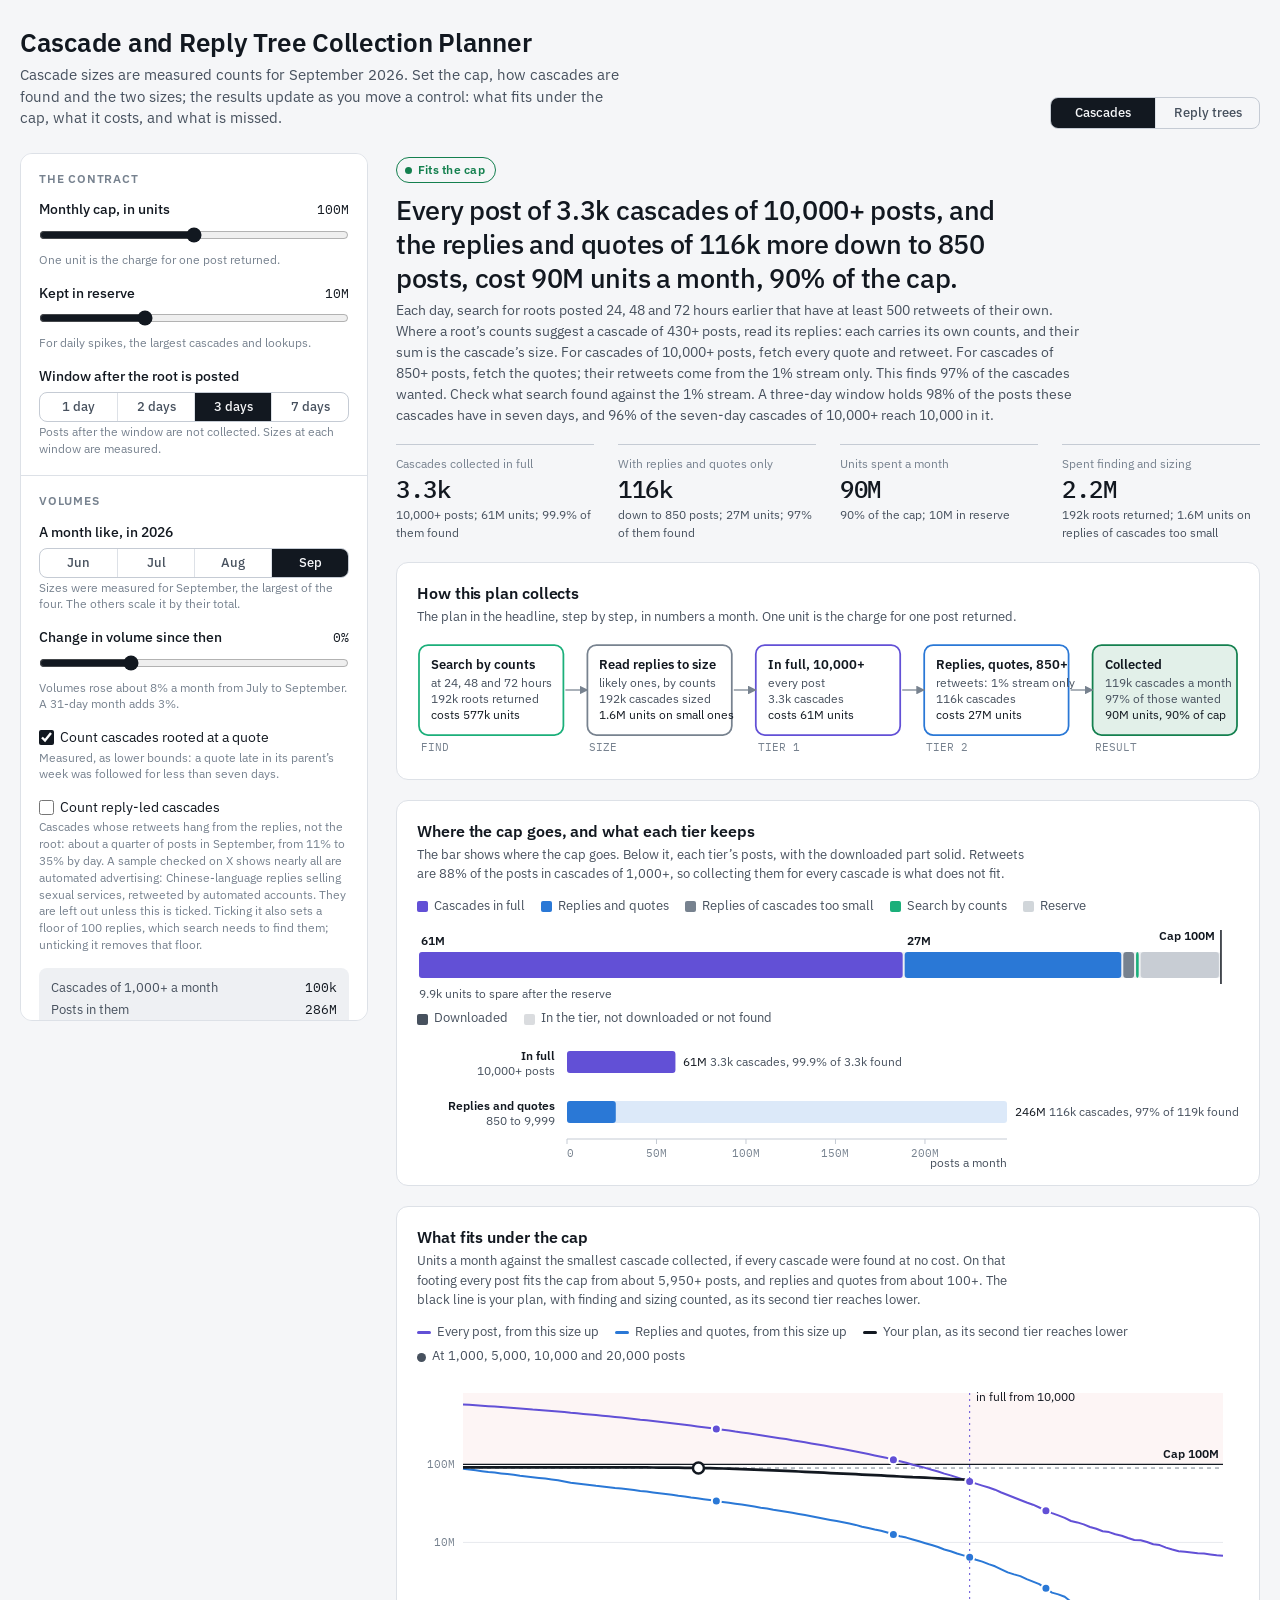
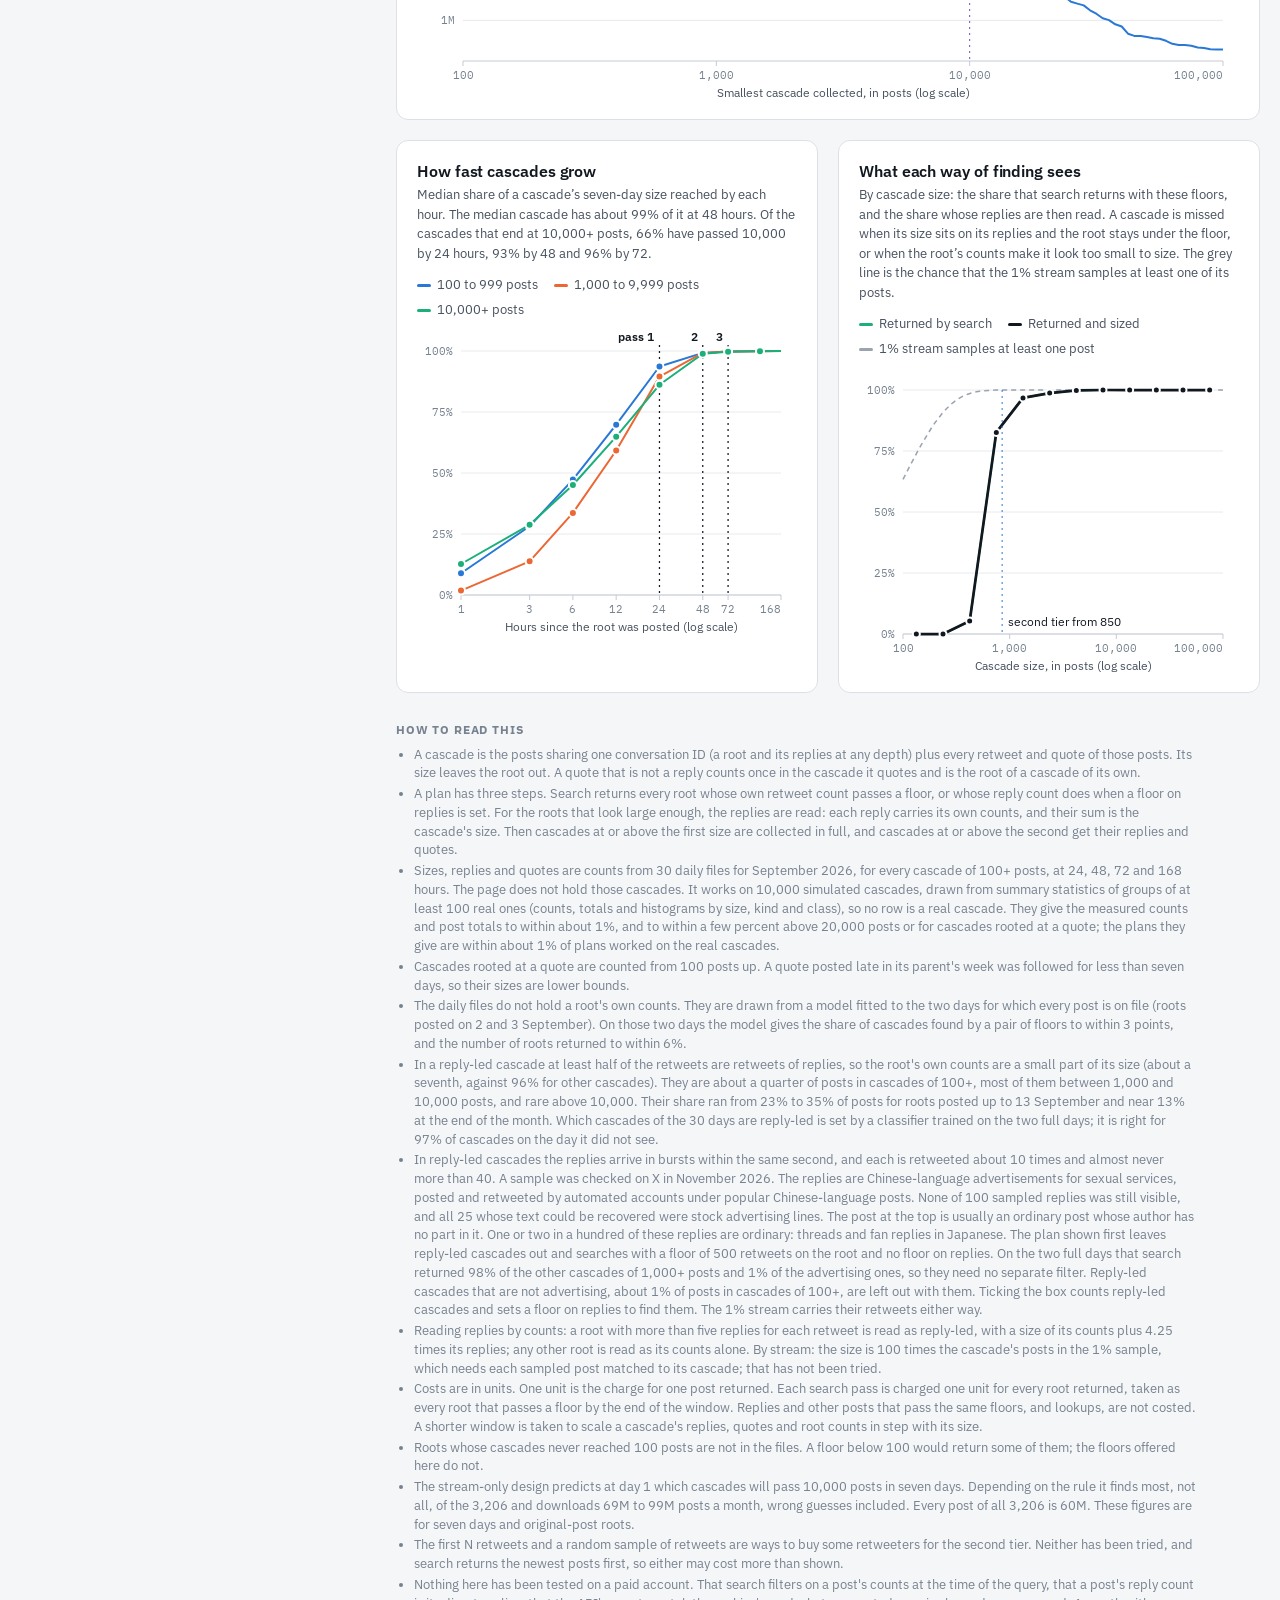
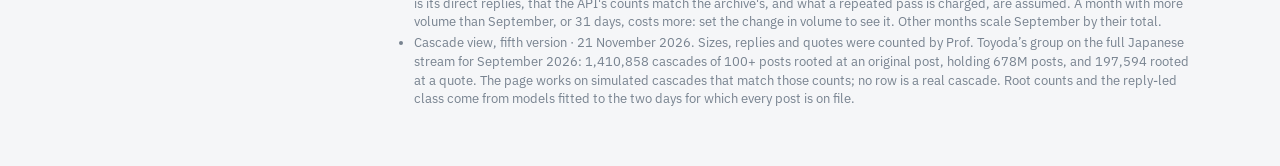
==== index.html @ aec26b27 "Cascade view: leave reply-led cascades out by default The opening plan no longer counts reply-led ca" ====
<!doctype html>
<html lang="en">
<head>
<meta charset="utf-8">
<meta name="viewport" content="width=device-width, initial-scale=1">
<style>body{margin:0}[hidden]{display:none!important}</style>
<title>Reply Tree Collection Planner</title>
<meta name="claude:viewport-fit-sides" content="cover">
<link rel="stylesheet" href="https://fonts.googleapis.com/css2?family=IBM+Plex+Mono:wght@400;500&family=IBM+Plex+Sans:wght@400;500;600&family=IBM+Plex+Serif:ital@1&display=swap">
<style>
/* Layout: a sticky rail of assumptions on the left, a column of live results on the right.
   Colour is reserved for data: blue = root search, orange = reply sample, green = both,
   violet = quiet-root conversations. The interface itself is ink on paper. */
:root {
  --bg: #f5f6f8; --surface: #ffffff; --sunken: #eef0f3;
  --ink: #121820; --ink-2: #47515e; --ink-3: #77828f;
  --line: #dde1e7; --line-2: #c5cbd4; --grid: #e7eaee;
  --root: #2a78d6; --sample: #eb6834; --both: #1baf7a; --quiet: #6250d6;
  --ref: #9aa3ae; --over: #d03b3b; --ok: #14804f;
  --sans: "IBM Plex Sans", "Helvetica Neue", Arial, sans-serif;
  --mono: "IBM Plex Mono", ui-monospace, "SF Mono", Menlo, monospace;
}
@media (prefers-color-scheme: dark) {
  :root:not([data-theme="light"]) {
    --bg: #0e1217; --surface: #161b22; --sunken: #1c222b;
    --ink: #e8ecf1; --ink-2: #aab3be; --ink-3: #7f8a97;
    --line: #272e38; --line-2: #36404c; --grid: #222932;
    --root: #3987e5; --sample: #d95926; --both: #199e70; --quiet: #9085e9;
    --ref: #66717e; --over: #e66767; --ok: #3fb984;
    color-scheme: dark;
  }
}
:root[data-theme="dark"] {
  --bg: #0e1217; --surface: #161b22; --sunken: #1c222b;
  --ink: #e8ecf1; --ink-2: #aab3be; --ink-3: #7f8a97;
  --line: #272e38; --line-2: #36404c; --grid: #222932;
  --root: #3987e5; --sample: #d95926; --both: #199e70; --quiet: #9085e9;
  --ref: #66717e; --over: #e66767; --ok: #3fb984;
  color-scheme: dark;
}
*, *::before, *::after { box-sizing: border-box; }
body { background: var(--bg); color: var(--ink); font: 14px/1.5 var(--sans); -webkit-font-smoothing: antialiased; }
.page { max-width: 1440px; margin: 0 auto; padding-block: 28px 56px;
  padding-left: max(20px, env(safe-area-inset-left, 0px)); padding-right: max(20px, env(safe-area-inset-right, 0px)); }
.num, .val, td.n { font-family: var(--mono); font-variant-numeric: tabular-nums; }

/* ---------- header */
.top { display: flex; flex-wrap: wrap; gap: 16px 32px; align-items: flex-end; justify-content: space-between; margin-bottom: 24px; }
.top h1 { font-size: 26px; line-height: 1.15; font-weight: 600; letter-spacing: -0.01em; margin: 0 0 6px; text-wrap: balance; }
.top p { margin: 0; color: var(--ink-2); max-width: 68ch; font-size: 14.5px; }
.top-actions { display: flex; gap: 8px; align-items: center; flex-wrap: wrap; }
.status { font-size: 12px; color: var(--ink-3); font-family: var(--mono); margin-right: 4px; }
.status b { font-weight: 500; color: var(--ink-2); }
button.btn { font: 500 13px var(--sans); color: var(--ink); background: var(--surface); border: 1px solid var(--line-2); border-radius: 7px; padding: 7px 12px; cursor: pointer; }
button.btn:hover { border-color: var(--ink-3); }
:focus-visible { outline: 2px solid var(--root); outline-offset: 2px; }

/* ---------- two columns */
.cols { display: grid; grid-template-columns: 348px minmax(0, 1fr); gap: 28px; align-items: start; }
.rail { position: sticky; top: 16px; max-height: calc(100vh - 32px); overflow: auto; background: var(--surface); border: 1px solid var(--line); border-radius: 12px; }
.results { min-width: 0; display: flex; flex-direction: column; gap: 20px; }
@media (max-width: 980px) { .cols { grid-template-columns: minmax(0, 1fr); } .rail { position: static; max-height: none; } }

/* ---------- controls */
.group { padding: 16px 18px 18px; border-top: 1px solid var(--line); }
.group:first-child { border-top: 0; }
.group > h2 { font-size: 11.5px; font-weight: 600; letter-spacing: 0.07em; text-transform: uppercase; color: var(--ink-3); margin: 0 0 12px; }
.ctl { margin-top: 14px; }
.ctl:first-of-type { margin-top: 0; }
.ctl-head { display: flex; justify-content: space-between; gap: 12px; align-items: baseline; }
.ctl label, .ctl .lab { font-size: 13.5px; font-weight: 500; }
.ctl .val { font-size: 13px; color: var(--ink); white-space: nowrap; }
.ctl .hint { font-size: 12px; color: var(--ink-3); margin-top: 2px; line-height: 1.4; }
input[type="range"] { width: 100%; margin: 6px 0 0; accent-color: var(--ink); height: 18px; cursor: pointer; }
input[type="range"]:disabled { opacity: 0.35; cursor: default; }
.seg { display: grid; grid-auto-flow: column; grid-auto-columns: 1fr; margin-top: 6px; border: 1px solid var(--line-2); border-radius: 8px; overflow: hidden; }
.seg button { font: 500 12.5px var(--sans); padding: 6px 4px; border: 0; background: transparent; color: var(--ink-2); cursor: pointer; border-left: 1px solid var(--line); line-height: 1.25; }
.seg button:first-child { border-left: 0; }
.seg button[aria-pressed="true"] { background: var(--ink); color: var(--bg); }
.checks { display: flex; gap: 16px; margin-top: 6px; flex-wrap: wrap; }
.checks label { font-weight: 400; display: flex; gap: 6px; align-items: center; cursor: pointer; }
.checks input { accent-color: var(--ink); width: 15px; height: 15px; margin: 0; }
.facts { display: grid; grid-template-columns: 1fr auto; gap: 4px 12px; margin: 14px 0 0; padding: 10px 12px; background: var(--sunken); border-radius: 8px; font-size: 12.5px; }
.facts dt { color: var(--ink-2); } .facts dd { margin: 0; text-align: right; font-family: var(--mono); font-variant-numeric: tabular-nums; }
details.more { margin-top: 14px; }
details.more > summary { font-size: 12.5px; font-weight: 500; color: var(--ink-2); cursor: pointer; }
details.more[open] > summary { margin-bottom: 10px; }
.params { display: grid; grid-template-columns: repeat(3, minmax(0, 1fr)); gap: 8px; }
.params label { font: 400 11px var(--mono); color: var(--ink-3); display: block; }
.params input { width: 100%; font: 12px var(--mono); padding: 4px 6px; border: 1px solid var(--line-2); border-radius: 5px; background: var(--surface); color: var(--ink); }

/* ---------- verdict */
.verdict { padding: 4px 0 0; }
.pill { display: inline-flex; align-items: center; gap: 6px; font-size: 12px; font-weight: 600; letter-spacing: 0.02em; padding: 3px 10px 3px 8px; border-radius: 99px; border: 1px solid currentColor; }
.pill::before { content: ""; width: 7px; height: 7px; border-radius: 50%; background: currentColor; }
.pill.ok { color: var(--ok); } .pill.short { color: var(--over); }
.verdict h2 { font-size: clamp(20px, 2.3vw, 27px); line-height: 1.25; font-weight: 500; letter-spacing: -0.012em; margin: 10px 0 6px; max-width: 40ch; text-wrap: balance; }
.verdict .recipe { color: var(--ink-2); font-size: 14px; max-width: 86ch; margin: 0; }
.kpis { display: grid; grid-template-columns: repeat(4, minmax(0, 1fr)); gap: 0 24px; margin-top: 18px; }
.kpi { border-top: 1px solid var(--line-2); padding-top: 10px; }
.kpi .k { font-size: 12px; color: var(--ink-3); }
.kpi .v { font: 500 24px/1.2 var(--mono); font-variant-numeric: tabular-nums; letter-spacing: -0.02em; margin-top: 2px; }
.kpi .s { font-size: 12px; color: var(--ink-2); margin-top: 2px; }
@media (max-width: 720px) { .kpis { grid-template-columns: repeat(2, minmax(0, 1fr)); gap: 14px 20px; } }

/* ---------- cards and charts */
.card { background: var(--surface); border: 1px solid var(--line); border-radius: 12px; padding: 18px 20px 16px; min-width: 0; }
.card > h3 { font-size: 16px; font-weight: 600; margin: 0 0 2px; letter-spacing: -0.005em; }
.card p.sub { margin: 0 0 12px; color: var(--ink-2); font-size: 13px; max-width: 78ch; }
.pair { display: grid; grid-template-columns: repeat(2, minmax(0, 1fr)); gap: 20px; }
@media (max-width: 1180px) { .pair { grid-template-columns: minmax(0, 1fr); } }
.chart { position: relative; width: 100%; }
.chart svg { display: block; width: 100%; height: auto; overflow: visible; }
.chart text { font-family: var(--sans); font-size: 11.5px; fill: var(--ink-2); }
.chart text.tick { font-family: var(--mono); font-size: 10.5px; fill: var(--ink-3); }
.chart text.strong { fill: var(--ink); font-weight: 600; }
.legend { display: flex; flex-wrap: wrap; gap: 6px 16px; font-size: 12.5px; color: var(--ink-2); margin: 0 0 8px; }
.legend i { display: inline-block; width: 14px; height: 3px; border-radius: 2px; vertical-align: middle; margin-right: 6px; }
.legend i.dot { width: 9px; height: 9px; border-radius: 50%; }
.legend i.box { width: 11px; height: 11px; border-radius: 2px; }
.tip { position: absolute; pointer-events: none; z-index: 5; background: var(--ink); color: var(--bg); font-size: 12px; line-height: 1.45; padding: 7px 10px; border-radius: 7px; max-width: 260px; box-shadow: 0 4px 14px rgba(0, 0, 0, 0.18); }
.tip b { font-weight: 600; } .tip .num { font-size: 11.5px; }
.tip .row { display: flex; justify-content: space-between; gap: 14px; }
.tip i { display: inline-block; width: 8px; height: 8px; border-radius: 50%; margin-right: 6px; }
.note { font-size: 12.5px; color: var(--ink-3); margin: 10px 0 0; max-width: 90ch; }
.foot { color: var(--ink-3); font-size: 12.5px; max-width: 100ch; margin-top: 8px; }
.foot h3 { font-size: 12px; text-transform: uppercase; letter-spacing: 0.07em; margin: 0 0 6px; color: var(--ink-3); }
.foot ul { margin: 0; padding-left: 18px; } .foot li { margin: 2px 0; }
.busy { opacity: 0.55; transition: opacity 0.2s; }
@media (prefers-reduced-motion: reduce) { .busy { transition: none; } }

/* ---------- scenarios */
.scen { display: grid; grid-template-columns: repeat(3, minmax(0, 1fr)); gap: 6px; }
.scen button { font: 12.5px var(--sans); text-align: left; padding: 7px 9px 6px; border: 1px solid var(--line-2); border-radius: 8px; background: var(--surface); color: var(--ink); cursor: pointer; display: flex; flex-direction: column; gap: 1px; min-width: 0; }
.scen button.primary { grid-column: 1 / -1; flex-direction: row; justify-content: space-between; align-items: baseline; padding: 9px 11px; }
.scen button.primary b { font-size: 13.5px; }
.scen button b { font-weight: 600; font-size: 12.5px; white-space: nowrap; overflow: hidden; text-overflow: ellipsis; }
.scen button span { font-size: 11.5px; color: var(--ink-3); }
.scen button:hover { border-color: var(--ink-3); }
.scen button[aria-pressed="true"] { background: var(--ink); color: var(--bg); border-color: var(--ink); }
.scen button[aria-pressed="true"] span { color: var(--bg); opacity: 0.75; }
.scen + .hint { margin-top: 8px; font-size: 12px; color: var(--ink-3); line-height: 1.4; }
.scroll { overflow-x: auto; }
table.range { border-collapse: collapse; width: 100%; min-width: 900px; font-size: 13px; }
table.range th, table.range td { text-align: left; vertical-align: top; padding: 8px 10px; border-top: 1px solid var(--line); }
table.range thead th { border-top: 0; padding-bottom: 6px; }
table.range tbody th { font-weight: 400; color: var(--ink-2); width: 160px; padding-left: 0; }
table.range thead button { font: 600 13px var(--sans); color: var(--ink); background: none; border: 0; padding: 0; cursor: pointer; text-decoration: underline; text-decoration-color: var(--line-2); text-underline-offset: 3px; }
table.range .on { background: var(--sunken); }
table.range thead .on { border-radius: 8px 8px 0 0; }
table.range .dim { color: var(--ink-3); font-size: 12px; }
table.range .wait { color: var(--ink-3); }
table.range .chip { display: inline-block; width: 9px; height: 9px; border-radius: 50%; margin-right: 6px; }
.qbar { height: 6px; background: var(--grid); border-radius: 3px; margin: 2px 0 5px; overflow: hidden; max-width: 150px; }
.qbar i { display: block; height: 100%; border-radius: 3px; }

/* ---------- model panel */
.model-text { display: grid; grid-template-columns: repeat(3, minmax(0, 1fr)); gap: 8px 28px; margin: 4px 0 18px; }
.model-text h4, h4.fig { font-size: 13.5px; font-weight: 600; margin: 0 0 3px; }
.model-text p { margin: 0; font-size: 13px; color: var(--ink-2); }
.model-text em { font-style: normal; color: var(--ink); font-weight: 500; }
.pair.inner { gap: 28px; }
.pair.inner > div { min-width: 0; }
@media (max-width: 860px) { .model-text { grid-template-columns: minmax(0, 1fr); } }

ol.eqs { margin: 4px 0 8px; padding-left: 20px; font-size: 13.5px; color: var(--ink-2); max-width: 96ch; }
ol.eqs li { margin: 5px 0; line-height: 1.6; }
ol.eqs b { color: var(--ink); font-weight: 600; }
ol.eqs i, .card p.sub i, table.ptable i { font-family: "IBM Plex Serif", Georgia, "Times New Roman", serif; font-style: italic; }
table.ptable { border-collapse: collapse; width: 100%; min-width: 760px; font-size: 13px; }
table.ptable th, table.ptable td { text-align: left; vertical-align: top; padding: 7px 12px 7px 0; border-top: 1px solid var(--line); }
table.ptable thead th { border-top: 0; font-weight: 600; color: var(--ink-3); font-size: 11.5px; letter-spacing: 0.05em; text-transform: uppercase; }
table.ptable td.sym { white-space: nowrap; font-size: 14px; color: var(--ink); }
table.ptable td.sym small { display: block; font: 10.5px var(--mono); color: var(--ink-3); }
table.ptable td.val { font-family: var(--mono); font-variant-numeric: tabular-nums; white-space: nowrap; color: var(--ink); }
table.ptable td.ctl { color: var(--ink); }
table.ptable td.ctl.none { color: var(--ink-3); }
table.ptable tr.sec td { border-top: 1px solid var(--line-2); padding-top: 12px; font-weight: 600; color: var(--ink); }

/* ---------- view switch */
.seg.views { margin-top: 0; min-width: 210px; }
.seg.views button { font-size: 13px; padding: 7px 10px; }
</style>
</head>
<body>
<div class="page">
  <header class="top">
    <div>
      <h1>Cascade and Reply Tree Collection Planner</h1>
      <p id="intro">Set what you know about the cap, the stream and how large cascades are. The results update as you move a control: what fits under the cap, what it costs, and what is left out.</p>
    </div>
    <div class="top-actions">
      <div class="seg views" role="group" aria-label="View"><button type="button" id="tab-cascades" aria-pressed="true">Cascades</button><button type="button" id="tab-trees" aria-pressed="false">Reply trees</button></div>
      <span class="status" id="status" hidden></span>
      <button class="btn" id="btn-copy" type="button" hidden>Copy settings</button>
      <button class="btn" id="btn-reset" type="button" hidden>Reset</button>
    </div>
  </header>

  <div id="view-cascades">
  <div class="cols">
    <aside class="rail" id="c-rail" aria-label="Cascade assumptions"></aside>
    <main class="results">
      <section class="verdict" aria-live="polite">
        <span class="pill ok" id="c-pill">Fits the cap</span>
        <h2 id="c-headline">&nbsp;</h2>
        <p class="recipe" id="c-recipe"></p>
        <div class="kpis" id="c-kpis"></div>
      </section>

      <section class="card">
        <h3>How this plan collects</h3>
        <p class="sub" id="c-sub-flow"></p>
        <div class="chart" id="c-flow"></div>
      </section>

      <section class="card">
        <h3>Where the cap goes, and what each tier keeps</h3>
        <p class="sub" id="c-sub-mix"></p>
        <div class="legend" id="c-leg-cap"></div>
        <div class="chart" id="c-cap"></div>
        <div class="legend" id="c-leg-mix"></div>
        <div class="chart" id="c-mix"></div>
      </section>

      <section class="card">
        <h3>What fits under the cap</h3>
        <p class="sub" id="c-sub-fit"></p>
        <div class="legend" id="c-leg-fit"></div>
        <div class="chart" id="c-fit"></div>
      </section>

      <div class="pair">
        <section class="card">
          <h3>How fast cascades grow</h3>
          <p class="sub" id="c-sub-grow"></p>
          <div class="legend" id="c-leg-grow"></div>
          <div class="chart" id="c-grow"></div>
        </section>
        <section class="card">
          <h3>What each way of finding sees</h3>
          <p class="sub" id="c-sub-find"></p>
          <div class="legend" id="c-leg-find"></div>
          <div class="chart" id="c-find"></div>
        </section>
      </div>

      <section class="foot">
        <h3>How to read this</h3>
        <ul>
          <li>A cascade is the posts sharing one conversation ID (a root and its replies at any depth) plus every retweet and quote of those posts. Its size leaves the root out. A quote that is not a reply counts once in the cascade it quotes and is the root of a cascade of its own.</li>
          <li>A plan has three steps. Search returns every root whose own retweet count passes a floor, or whose reply count does when a floor on replies is set. For the roots that look large enough, the replies are read: each reply carries its own counts, and their sum is the cascade's size. Then cascades at or above the first size are collected in full, and cascades at or above the second get their replies and quotes.</li>
          <li>Sizes, replies and quotes are counts from 30 daily files for September 2026, for every cascade of 100+ posts, at 24, 48, 72 and 168 hours. The page does not hold those cascades. It works on 10,000 simulated cascades, drawn from summary statistics of groups of at least 100 real ones (counts, totals and histograms by size, kind and class), so no row is a real cascade. They give the measured counts and post totals to within about 1%, and to within a few percent above 20,000 posts or for cascades rooted at a quote; the plans they give are within about 1% of plans worked on the real cascades.</li>
          <li>Cascades rooted at a quote are counted from 100 posts up. A quote posted late in its parent's week was followed for less than seven days, so their sizes are lower bounds.</li>
          <li>The daily files do not hold a root's own counts. They are drawn from a model fitted to the two days for which every post is on file (roots posted on 2 and 3 September). On those two days the model gives the share of cascades found by a pair of floors to within 3 points, and the number of roots returned to within 6%.</li>
          <li>In a reply-led cascade at least half of the retweets are retweets of replies, so the root's own counts are a small part of its size (about a seventh, against 96% for other cascades). They are about a quarter of posts in cascades of 100+, most of them between 1,000 and 10,000 posts, and rare above 10,000. Their share ran from 23% to 35% of posts for roots posted up to 13 September and near 13% at the end of the month. Which cascades of the 30 days are reply-led is set by a classifier trained on the two full days; it is right for 97% of cascades on the day it did not see.</li>
          <li>In reply-led cascades the replies arrive in bursts within the same second, and each is retweeted about 10 times and almost never more than 40. A sample was checked on X in November 2026. The replies are Chinese-language advertisements for sexual services, posted and retweeted by automated accounts under popular Chinese-language posts. None of 100 sampled replies was still visible, and all 25 whose text could be recovered were stock advertising lines. The post at the top is usually an ordinary post whose author has no part in it. One or two in a hundred of these replies are ordinary: threads and fan replies in Japanese. The plan shown first leaves reply-led cascades out and searches with a floor of 500 retweets on the root and no floor on replies. On the two full days that search returned 98% of the other cascades of 1,000+ posts and 1% of the advertising ones, so they need no separate filter. Reply-led cascades that are not advertising, about 1% of posts in cascades of 100+, are left out with them. Ticking the box counts reply-led cascades and sets a floor on replies to find them. The 1% stream carries their retweets either way.</li>
          <li>Reading replies by counts: a root with more than five replies for each retweet is read as reply-led, with a size of its counts plus 4.25 times its replies; any other root is read as its counts alone. By stream: the size is 100 times the cascade's posts in the 1% sample, which needs each sampled post matched to its cascade; that has not been tried.</li>
          <li>Costs are in units. One unit is the charge for one post returned. Each search pass is charged one unit for every root returned, taken as every root that passes a floor by the end of the window. Replies and other posts that pass the same floors, and lookups, are not costed. A shorter window is taken to scale a cascade's replies, quotes and root counts in step with its size.</li>
          <li>Roots whose cascades never reached 100 posts are not in the files. A floor below 100 would return some of them; the floors offered here do not.</li>
          <li>The stream-only design predicts at day 1 which cascades will pass 10,000 posts in seven days. Depending on the rule it finds most, not all, of the 3,206 and downloads 69M to 99M posts a month, wrong guesses included. Every post of all 3,206 is 60M. These figures are for seven days and original-post roots.</li>
          <li>The first N retweets and a random sample of retweets are ways to buy some retweeters for the second tier. Neither has been tried, and search returns the newest posts first, so either may cost more than shown.</li>
          <li>Nothing here has been tested on a paid account. That search filters on a post's counts at the time of the query, that a post's reply count is its direct replies, that the API's counts match the archive's, and what a repeated pass is charged, are assumed. A month with more volume than September, or 31 days, costs more: set the change in volume to see it. Other months scale September by their total.</li>
          <li id="c-foot-build"></li>
        </ul>
      </section>
    </main>
  </div>
  </div>

  <div id="view-trees" hidden>
  <div class="cols">
    <aside class="rail" id="rail" aria-label="Assumptions"></aside>

    <main class="results" id="results">
      <section class="verdict" aria-live="polite">
        <span class="pill ok" id="pill">Fits the quota</span>
        <h2 id="headline">&nbsp;</h2>
        <p class="recipe" id="recipe"></p>
        <div class="kpis" id="kpis"></div>
      </section>

      <section class="card">
        <h3>How this plan collects</h3>
        <p class="sub" id="sub-logic"></p>
        <div class="chart" id="ch-logic"></div>
      </section>

      <section class="card">
        <h3>How the answer changes across the scenarios</h3>
        <p class="sub" id="sub-range"></p>
        <div class="scroll" id="range"></div>
      </section>

      <section class="card">
        <h3>What each way of finding buys</h3>
        <p class="sub" id="sub-frontier"></p>
        <div class="legend" id="leg-frontier"></div>
        <div class="chart" id="ch-frontier"></div>
      </section>

      <div class="pair">
        <section class="card">
          <h3>Where the posts go</h3>
          <p class="sub" id="sub-bars"></p>
          <div class="legend" id="leg-bars"></div>
          <div class="chart" id="ch-bars"></div>
        </section>
        <section class="card">
          <h3>What a quota reaches</h3>
          <p class="sub" id="sub-reach"></p>
          <div class="chart" id="ch-reach"></div>
        </section>
      </div>

      <section class="card">
        <h3>Who gets collected, and who is missed</h3>
        <p class="sub" id="sub-cover"></p>
        <div class="legend" id="leg-cover"></div>
        <div class="chart" id="ch-cover"></div>
        <div class="chart" id="ch-shape" style="margin-top:14px"></div>
        <p class="note" id="note-cover"></p>
      </section>

      <section class="card">
        <h3>The population you are assuming</h3>
        <p class="sub" id="sub-pop"></p>
        <div class="legend" id="leg-pop"></div>
        <div class="chart" id="ch-pop"></div>
      </section>

      <section class="card">
        <h3>The model behind the conversations</h3>
        <p class="sub">The planner generates every conversation at random from one model with three parts. The charts below change as you move the model controls on the left.</p>
        <div class="model-text">
          <div><h4>An original post (root) draws its direct replies</h4><p>Most roots that get any reply get exactly one. A small popular group gets tens, hundreds or thousands. <em>Roots in the popular group</em> sets how many roots are in that group; <em>Reach of the most popular posts</em> sets how large they get.</p></div>
          <div><h4>Each reply is answered, or not</h4><p>A reply that gets an answer usually gets exactly one, and chains of single answers make a back-and-forth exchange. The chance is lower under a popular root and varies between conversations. The two <em>get an answer</em> controls and <em>Difference between conversations</em> set it.</p></div>
          <div><h4>Now and then an exchange splits</h4><p>When an exchange stops, its last reply sometimes gets several replies at once. Each starts a new exchange. <em>Side threads</em> sets how often.</p></div>
        </div>
        <h4 class="fig">The equations</h4>
        <ol class="eqs">
          <li><b>Direct replies to the root, <i>K</i>.</b> <i>K</i> = &lfloor;e<sup><i>Z</i></sup>&rfloor;. With probability <i>w</i> the root is ordinary and <i>Z</i> is Normal with mean &minus;<i>a</i><sub>1</sub>/<i>t</i><sub>1</sub><sup>2</sup> and standard deviation 1/<i>t</i><sub>1</sub>; otherwise it is popular and <i>Z</i> is Normal with mean &minus;<i>a</i><sub>2</sub>/<i>t</i><sub>2</sub><sup>2</sup> and standard deviation 1/<i>t</i><sub>2</sub>. Only <i>Z</i> &ge; 0 is kept, so <i>K</i> &ge; 1.</li>
          <li><b>How persistent the conversation is, <i>&theta;</i>.</b> <i>&theta;</i> is Normal(0, 1), drawn once per conversation. Write <i>x</i> = ln <i>K</i>.</li>
          <li><b>A reply to the root</b> gets exactly one reply with probability <i>q</i><sub>1</sub> = logistic(<i>c</i><sub>0</sub> &minus; <i>c</i><sub>1</sub><i>x</i> + <i>s</i><sub>1</sub><i>&theta;</i>).</li>
          <li><b>A later reply</b>, in exchange <i>j</i>, gets exactly one reply with probability <i>q</i><sub>2</sub> = logistic(<i>&mu;</i> &minus; <i>&gamma;x</i> + <i>&sigma;&theta;</i> + <i>&tau;&epsilon;<sub>j</sub></i>), where <i>&epsilon;<sub>j</sub></i> is Normal(0, 1), drawn once per exchange.</li>
          <li><b>When an exchange ends</b>, its last reply splits with probability <i>&phi;</i> = <i>&kappa;</i> / (1 + &zeta;(<i>&alpha;</i>)) into <i>D</i> &ge; 2 replies, with P(<i>D</i> &ge; <i>d</i>) = (<i>d</i> &minus; 1)<sup>&minus;<i>&alpha;</i></sup>. After a reply to the root, <i>&kappa;</i> = logistic(<i>g</i><sub>0</sub> + <i>f</i><sub>1</sub><i>x</i>) and <i>&alpha;</i> = 1 + (<i>&alpha;</i><sub>0</sub> &minus; 1)<i>K</i><sup>&minus;<i>b</i><sub>1</sub></sup>. After a later reply, <i>&kappa;</i> = logistic(<i>f</i><sub>0</sub> + <i>f</i><sub>1</sub><i>x</i>) and <i>&alpha;</i> = 1 + (<i>&alpha;</i><sub>0</sub> &minus; 1)<i>K</i><sup>&minus;<i>b</i><sub>2</sub></sup>.</li>
        </ol>
        <p class="sub">logistic(<i>z</i>) = 1 / (1 + e<sup>&minus;<i>z</i></sup>). &zeta; is the Riemann zeta function, so <i>&kappa;</i> is the average number of new exchanges started when one ends. It is always below 1, which keeps every conversation finite.</p>
        <h4 class="fig" style="margin-top:16px">What each parameter does</h4>
        <p class="sub">The model has eighteen parameters. The values shown are in use now and change as you move a control. Six controls on the left move ten of them; the other eight can be typed under &ldquo;All 18 model parameters&rdquo;.</p>
        <div class="scroll" id="model-params"></div>
        <div class="pair inner">
          <div>
            <h4 class="fig">Direct replies to a root</h4>
            <p class="sub" id="sub-rootlaw"></p>
            <div class="chart" id="ch-rootlaw"></div>
          </div>
          <div>
            <h4 class="fig">Chance that a reply is answered</h4>
            <p class="sub" id="sub-answer"></p>
            <div class="legend" id="leg-answer"></div>
            <div class="chart" id="ch-answer"></div>
          </div>
        </div>
        <h4 class="fig" style="margin-top:18px">Eight conversations drawn from the model</h4>
        <p class="sub">Each picture uses the same random draw every time, so moving a control changes its shape. The dark dot is the root. Grey dots reply to the root; violet dots reply to another reply.</p>
        <div class="chart" id="ch-trees"></div>
      </section>

      <section class="foot">
        <h3>How to read this</h3>
        <ul>
          <li>Conversations are drawn from the reply-tree model described above. The page opens on a working guess for Japanese X today. It is not a measurement: no measurement of Japanese reply trees after 2011 was found.</li>
          <li>Charges are in units. One unit is the charge for one post on X's public price list; counts and other charges are converted at the prices on the left. Whether they draw on your quota depends on the contract. Nothing here has been tested on a paid account.</li>
          <li>Monthly volume and conversation shape rest on different counts. The default volume is an estimate of Japanese-written replies; the shapes describe conversations under Japanese roots.</li>
          <li>The plan shown is the best of those tried: root search, a reply sample, or both; with or without a size check; keeping every flagged conversation or a random share. Every plan downloads what it keeps in full, or up to the read limit. Skipping the very largest conversations would collect more conversations and miss the largest ones; no plan here does that. Sizes and thresholds are tried on a grid, so &ldquo;smallest size&rdquo; means the smallest size tried.</li>
          <li>The model is static. A conversation is judged on its final size; waiting times, deletions and replies not tagged as Japanese are not modelled.</li>
          <li>The best guess and its variants come from two desk reviews (GPT Pro and Claude Opus). In the second round each was given the first round&rsquo;s targets, so their agreement is partly built in. Scenarios are what-if cases, not probability bounds. Low end and High end change only the share of popular roots, which also changes how many conversations are quiet-root.</li>
          <li>Moving a model control starts a fresh simulation, whose results carry a few percent of sampling noise. The scenario buttons load larger, steadier runs.</li>
          <li id="foot-build"></li>
        </ul>
      </section>
    </main>
  </div>
  </div>
</div>
<script>
// Generated by data/export_tables.py. Do not edit by hand.
const REF_TABLES = {"edges":[1,2,3,4,5,6,7,8,9,10,11,12,13,14,15,16,17,18,19,20,25,30,40,50,60,75,100,125,150,200,250,300,400,500,600,750,1000,1250,1500,2000,2500,3000,4000,5000,6000,7500,10000,12500,15000,20000,25000,30000,40000,50000,60000,75000,100000,125000,150000,200000,250000,300000,400000,500000,600000,750000,1000000,1250000,1500000,2000000,2500000,3000000,4000000,5000000,6000000,7500000,10000000,12500000,15000000,20000000],"japan2011":{"cells":[[1,0,0.0913015,2.0,0.0],[2,0,0.0803929,3.0,0.0],[2,1,0.014312,3.0,0.0],[3,0,0.0338851,4.0,1.0],[3,1,0.00797564,4.0,0.0],[3,2,0.00414666,4.0,0.0],[4,0,0.0174038,5.0,1.0],[4,1,0.00578357,5.0,0.0],[4,2,0.00192878,5.0,0.0],[4,3,0.00164979,5.0,0.0],[5,0,0.00995016,6.0,1.0],[5,1,0.00374576,6.0,1.0],[5,2,0.00138623,6.0,0.0],[5,3,0.000694827,6.0,0.0],[5,4,0.000798453,6.0,0.0],[6,0,0.0061158,7.0,1.0],[6,1,0.00244443,7.0,1.0],[6,2,0.000985417,7.0,0.0],[6,3,0.000496187,7.0,0.0],[6,4,0.000315615,7.0,0.0],[6,5,0.000445979,7.0,0.0],[7,0,0.0039647,8.0,1.0],[7,1,0.00162425,8.0,1.0],[7,2,0.000709995,8.0,1.0],[7,3,0.000347521,8.0,0.0],[7,4,0.000224285,8.0,0.0],[7,5,0.000168014,8.0,0.0],[7,6,0.000271582,8.0,0.0],[8,0,0.00267994,9.0,1.0],[8,1,0.00110981,9.0,1.0],[8,2,0.000513321,9.0,1.0],[8,3,0.000257036,9.0,0.0],[8,4,0.00015524,9.0,0.0],[8,5,0.000120308,9.0,0.0],[8,6,9.92704e-05,9.0,0.0],[8,7,0.000180417,9.0,0.0],[9,0,0.00187029,10.0,1.0],[9,1,0.000774581,10.0,1.0],[9,2,0.000376474,10.0,1.0],[9,3,0.000194557,10.0,1.0],[9,4,0.000114273,10.0,0.0],[9,5,8.14914e-05,10.0,0.0],[9,6,7.24561e-05,10.0,0.0],[9,7,6.3044e-05,10.0,0.0],[9,8,0.000125063,10.0,0.0],[10,0,0.00134661,11.0,1.0],[10,1,0.000552358,11.0,1.0],[10,2,0.000277707,11.0,1.0],[10,3,0.0001478,11.0,1.0],[10,4,8.71419e-05,11.0,0.0],[10,5,5.92003e-05,11.0,0.0],[10,6,4.79609e-05,11.0,0.0],[10,7,4.5976e-05,11.0,0.0],[10,8,4.29159e-05,11.0,0.0],[10,9,9.12409e-05,11.0,0.0],[11,0,0.000987945,12.0,1.0],[11,1,0.000401985,12.0,1.0],[11,2,0.000207228,12.0,1.0],[11,3,0.000113991,12.0,1.0],[11,4,6.67142e-05,12.0,1.0],[11,5,4.48393e-05,12.0,0.0],[11,6,3.45663e-05,12.0,0.0],[11,7,3.02071e-05,12.0,0.0],[11,8,3.16103e-05,12.0,0.0],[11,9,3.03332e-05,12.0,0.0],[11,10,6.81584e-05,12.0,0.0],[12,0,0.000744024,13.0,1.0],[12,1,0.000299796,13.0,1.0],[12,2,0.000155475,13.0,1.0],[12,3,8.76684e-05,13.0,1.0],[12,4,5.24116e-05,13.0,1.0],[12,5,3.52979e-05,13.0,0.0],[12,6,2.6395e-05,13.0,0.0],[12,7,2.21366e-05,13.0,0.0],[12,8,2.01644e-05,13.0,0.0],[12,9,2.26869e-05,13.0,0.0],[12,10,2.21603e-05,13.0,0.0],[12,11,5.23989e-05,13.0,0.0],[13,0,0.000570088,14.0,1.0],[13,1,0.00022471,14.0,1.0],[13,2,0.000119867,14.0,1.0],[13,3,6.97034e-05,14.0,1.0],[13,4,4.24255e-05,14.0,1.0],[13,5,2.79589e-05,14.0,1.0],[13,6,2.00225e-05,14.0,0.0],[13,7,1.64216e-05,14.0,0.0],[13,8,1.45518e-05,14.0,0.0],[13,9,1.43547e-05,14.0,0.0],[13,10,1.71531e-05,14.0,0.0],[13,11,1.70506e-05,14.0,0.0],[13,12,4.13125e-05,14.0,0.0],[14,0,0.000441754,15.0,1.0],[14,1,0.00017283,15.0,1.0],[14,2,9.21885e-05,15.0,1.0],[14,3,5.4562e-05,15.0,1.0],[14,4,3.39594e-05,15.0,1.0],[14,5,2.24819e-05,15.0,1.0],[14,6,1.62024e-05,15.0,0.0],[14,7,1.27166e-05,15.0,0.0],[14,8,1.10644e-05,15.0,0.0],[14,9,1.02745e-05,15.0,0.0],[14,10,1.07396e-05,15.0,0.0],[14,11,1.28128e-05,15.0,0.0],[14,12,1.29421e-05,15.0,0.0],[14,13,3.32467e-05,15.0,0.0],[15,0,0.000346854,16.0,1.0],[15,1,0.000134611,16.0,1.0],[15,2,7.19721e-05,16.0,1.0],[15,3,4.37672e-05,16.0,1.0],[15,4,2.76625e-05,16.0,1.0],[15,5,1.81842e-05,16.0,1.0],[15,6,1.31581e-05,16.0,1.0],[15,7,1.0109e-05,16.0,0.0],[15,8,8.12565e-06,16.0,0.0],[15,9,7.62273e-06,16.0,0.0],[15,10,7.5707e-06,16.0,0.0],[15,11,8.09254e-06,16.0,0.0],[15,12,1.00286e-05,16.0,0.0],[15,13,1.03518e-05,16.0,0.0],[15,14,2.69058e-05,16.0,0.0],[16,0,0.000277822,17.0,1.0],[16,1,0.000105801,17.0,1.0],[16,2,5.64428e-05,17.0,1.0],[16,3,3.45632e-05,17.0,1.0],[16,4,2.23558e-05,17.0,1.0],[16,5,1.52864e-05,17.0,1.0],[16,6,1.06655e-05,17.0,1.0],[16,7,8.21236e-06,17.0,0.0],[16,8,6.70674e-06,17.0,0.0],[16,9,5.86327e-06,17.0,0.0],[16,10,5.56057e-06,17.0,0.0],[16,11,5.53219e-06,17.0,0.0],[16,12,6.393e-06,17.0,0.0],[16,13,8.04998e-06,17.0,0.0],[16,14,8.38421e-06,17.0,0.0],[16,15,2.22076e-05,17.0,0.0],[17,0,0.000223093,18.0,1.0],[17,1,8.33376e-05,18.0,1.0],[17,2,4.54699e-05,18.0,1.0],[17,3,2.78092e-05,18.0,1.0],[17,4,1.8293e-05,18.0,1.0],[17,5,1.24218e-05,18.0,1.0],[17,6,8.7547e-06,18.0,1.0],[17,7,6.63421e-06,18.0,1.0],[17,8,5.34616e-06,18.0,0.0],[17,9,4.72183e-06,18.0,0.0],[17,10,4.40652e-06,18.0,0.0],[17,11,4.15111e-06,18.0,0.0],[17,12,4.42544e-06,18.0,0.0],[17,13,5.06395e-06,18.0,0.0],[17,14,6.79975e-06,18.0,0.0],[17,15,6.88174e-06,18.0,0.0],[17,16,1.8747e-05,18.0,0.0],[18,0,0.000181512,19.0,1.0],[18,1,6.73259e-05,19.0,1.0],[18,2,3.64724e-05,19.0,1.0],[18,3,2.26175e-05,19.0,1.0],[18,4,1.50941e-05,19.0,1.0],[18,5,1.04133e-05,19.0,1.0],[18,6,7.48714e-06,19.0,1.0],[18,7,5.60471e-06,19.0,1.0],[18,8,4.28197e-06,19.0,0.0],[18,9,3.68918e-06,19.0,0.0],[18,10,3.45112e-06,19.0,0.0],[18,11,3.22882e-06,19.0,0.0],[18,12,3.17995e-06,19.0,0.0],[18,13,3.55044e-06,19.0,0.0],[18,14,4.09593e-06,19.0,0.0],[18,15,5.51327e-06,19.0,0.0],[18,16,5.6189e-06,19.0,0.0],[18,17,1.57279e-05,19.0,0.0],[19,0,0.000534102,21.6486,1.0],[19,1,0.000191941,21.6201,1.0],[19,2,0.000103828,21.626,1.0],[19,3,6.51471e-05,21.6289,1.0],[19,4,4.47904e-05,21.6523,1.0],[19,5,3.1872e-05,21.6571,1.0],[19,6,2.32875e-05,21.6728,1.0],[19,7,1.76686e-05,21.7084,1.0],[19,8,1.39006e-05,21.7031,1.0],[19,9,1.1334e-05,21.7176,0.5109],[19,10,9.58713e-06,21.6675,0.1376],[19,11,8.87295e-06,21.6301,0.0],[19,12,8.29434e-06,21.5955,0.0],[19,13,8.02317e-06,21.4991,0.0],[19,14,8.65065e-06,21.4543,0.0],[19,15,9.45628e-06,21.377,0.0],[19,16,1.15042e-05,21.2768,0.0],[19,17,1.359e-05,21.3399,0.0],[19,18,2.40348e-05,20.9083,0.0],[19,19,5.39093e-05,22.5871,0.0],[20,0,0.000234928,26.7001,1.0],[20,1,7.85133e-05,26.688,1.0],[20,2,4.1806e-05,26.6623,1.0],[20,3,2.69026e-05,26.7032,1.0],[20,4,1.91002e-05,26.6806,1.0],[20,5,1.39164e-05,26.6936,1.0],[20,6,1.10565e-05,26.7151,1.0],[20,7,8.5261e-06,26.7359,1.0],[20,8,6.68151e-06,26.7834,1.0],[20,9,5.44075e-06,26.7453,1.0],[20,10,4.40809e-06,26.7697,1.0],[20,11,3.89413e-06,26.7377,0.7413],[20,12,3.35337e-06,26.756,0.3324],[20,13,3.06486e-06,26.6193,0.0],[20,14,2.79211e-06,26.6855,0.0],[20,15,2.73693e-06,26.7108,0.0],[20,16,2.74166e-06,26.6124,0.0],[20,17,2.73851e-06,26.5435,0.0],[20,18,3.01283e-06,26.5411,0.0],[20,19,3.13438e-05,26.1748,0.0],[20,20,2.8342e-05,27.6093,0.0],[21,0,0.000179483,33.5189,1.0],[21,1,5.75748e-05,33.4279,1.0],[21,2,2.9288e-05,33.3889,1.0],[21,3,1.89803e-05,33.4146,1.0],[21,4,1.37808e-05,33.4585,1.0],[21,5,1.05993e-05,33.4461,1.0],[21,6,8.13196e-06,33.4688,1.0],[21,7,6.78714e-06,33.5526,1.0],[21,8,5.57791e-06,33.5526,1.0],[21,9,4.53107e-06,33.5338,1.0],[21,10,3.85787e-06,33.5631,1.0],[21,11,3.29188e-06,33.6542,1.0],[21,12,2.81733e-06,33.6133,1.0],[21,13,2.46418e-06,33.5854,1.0],[21,14,2.21666e-06,33.6294,0.6927],[21,15,1.94234e-06,33.4554,0.4286],[21,16,1.74684e-06,33.4675,0.2662],[21,17,1.68693e-06,33.3458,0.1056],[21,18,1.65067e-06,33.3085,0.0],[21,19,8.50876e-06,33.1228,0.0],[21,20,2.00776e-05,31.9666,0.0],[21,21,3.75918e-05,35.0057,0.0],[22,0,5.88203e-05,43.7002,1.0],[22,1,1.71342e-05,43.6875,1.0],[22,2,8.55606e-06,43.6377,1.0],[22,3,5.52746e-06,43.5981,1.0],[22,4,3.93039e-06,43.6675,1.0],[22,5,3.09796e-06,43.5995,1.0],[22,6,2.56666e-06,43.5909,1.0],[22,7,2.25923e-06,43.6239,1.0],[22,8,1.88243e-06,43.6667,1.0],[22,9,1.59864e-06,43.6598,1.0],[22,10,1.40315e-06,43.6753,1.0],[22,11,1.19346e-06,43.7873,1.0],[22,12,1.09099e-06,43.8569,1.0],[22,13,9.14412e-07,43.8655,1.0],[22,14,8.54502e-07,43.8875,1.0],[22,15,7.61484e-07,43.7598,1.0],[22,16,6.73196e-07,43.637,1.0],[22,17,6.05404e-07,43.9245,1.0],[22,18,5.83332e-07,43.8703,1.0],[22,19,2.23716e-06,43.6681,0.3354],[22,20,1.91869e-06,43.5185,0.0],[22,21,1.0232e-05,42.1911,0.0],[22,22,1.70112e-05,45.0945,0.0],[23,0,2.41799e-05,53.8479,1.0],[23,1,6.57115e-06,53.798,1.0],[23,2,3.17995e-06,53.7328,1.0],[23,3,2.11891e-06,53.8095,1.0],[23,4,1.42995e-06,53.8214,1.0],[23,5,1.16193e-06,53.7408,1.0],[23,6,9.00223e-07,53.8214,1.0],[23,7,8.79727e-07,53.6326,1.0],[23,8,7.36259e-07,53.788,1.0],[23,9,6.51124e-07,53.9031,1.0],[23,10,6.36935e-07,53.6485,1.0],[23,11,5.59683e-07,53.8479,1.0],[23,12,4.54053e-07,53.6389,1.0],[23,13,3.8626e-07,53.7551,1.0],[23,14,4.19368e-07,53.8609,1.0],[23,15,2.91666e-07,54.2216,1.0],[23,16,2.56981e-07,54.1043,1.0],[23,17,2.68017e-07,54.5235,1.0],[23,18,2.41215e-07,54.1895,1.0],[23,19,9.88511e-07,53.8772,1.0],[23,20,6.14863e-07,54.1538,0.3718],[23,21,1.26914e-06,53.6273,0.0],[23,22,4.80854e-06,52.082,0.0],[23,23,9.08105e-06,55.1497,0.0],[24,0,1.44808e-05,65.758,1.0],[24,1,3.87048e-06,65.6733,1.0],[24,2,1.80045e-06,65.6313,1.0],[24,3,1.06103e-06,65.4368,1.0],[24,4,7.83556e-07,65.4225,1.0],[24,5,5.81755e-07,65.3117,1.0],[24,6,5.518e-07,65.9971,1.0],[24,7,4.71395e-07,65.9298,1.0],[24,8,4.33557e-07,65.7055,1.0],[24,9,3.65765e-07,65.7414,1.0],[24,10,3.4054e-07,65.5509,1.0],[24,11,3.16891e-07,65.5522,1.0],[24,12,2.759e-07,66.1771,1.0],[24,13,2.66441e-07,65.9053,1.0],[24,14,2.7117e-07,65.7209,1.0],[24,15,2.31756e-07,66.2721,1.0],[24,16,1.90765e-07,65.7438,1.0],[24,17,1.81306e-07,65.8087,1.0],[24,18,1.62387e-07,66.9126,1.0],[24,19,6.35358e-07,65.5459,1.0],[24,20,4.00449e-07,65.9606,1.0],[24,21,6.6216e-07,65.1762,0.2548],[24,22,5.80178e-07,65.0951,0.0],[24,23,2.72116e-06,62.635,0.0],[24,24,8.00741e-06,67.4255,0.0],[25,0,7.1939e-06,84.0568,1.0],[25,1,1.86981e-06,84.1307,1.0],[25,2,8.19817e-07,83.1462,1.0],[25,3,5.21845e-07,83.858,1.0],[25,4,3.43693e-07,83.1514,1.0],[25,5,2.7117e-07,82.3081,1.0],[25,6,2.39639e-07,83.7171,1.0],[25,7,2.00225e-07,84.1417,1.0],[25,8,1.78153e-07,85.3451,1.0],[25,9,1.74999e-07,82.9369,1.0],[25,10,1.41891e-07,84.6333,1.0],[25,11,1.21396e-07,84.7403,1.0],[25,12,1.37162e-07,83.5287,1.0],[25,13,1.49774e-07,83.1474,1.0],[25,14,1.46621e-07,84.2473,1.0],[25,15,9.9324e-08,85.2698,1.0],[25,16,8.51349e-08,83.963,1.0],[25,17,9.9324e-08,82.7937,1.0],[25,18,9.30177e-08,84.0508,1.0],[25,19,3.79954e-07,84.7635,1.0],[25,20,2.63288e-07,84.4431,1.0],[25,21,3.45269e-07,84.1963,0.9406],[25,22,2.53828e-07,83.646,0.2174],[25,23,2.83783e-07,83.55,0.0],[25,24,1.53873e-06,78.5973,0.0],[25,25,6.62633e-06,86.9136,0.0],[26,0,2.15833e-06,109.791,1.0],[26,1,4.69818e-07,110.084,1.0],[26,2,2.23873e-07,109.634,1.0],[26,3,1.21396e-07,109.532,1.0],[26,4,6.30629e-08,108.2,1.0],[26,5,5.518e-08,109.914,1.0],[26,6,5.67566e-08,107.056,1.0],[26,7,5.83332e-08,109.135,1.0],[26,8,4.88737e-08,111.161,1.0],[26,9,4.25674e-08,109.852,1.0],[26,10,3.15314e-08,112.3,1.0],[26,11,4.88737e-08,107.71,1.0],[26,12,3.3108e-08,106.524,1.0],[26,13,3.62612e-08,108.87,1.0],[26,14,3.78377e-08,108.583,1.0],[26,15,2.99549e-08,111.316,1.0],[26,16,4.09909e-08,105.5,1.0],[26,17,4.25674e-08,109.593,1.0],[26,18,3.3108e-08,110.19,1.0],[26,19,1.11937e-07,109.563,1.0],[26,20,9.14412e-08,111.828,1.0],[26,21,1.16666e-07,109.608,1.0],[26,22,8.04052e-08,109.863,1.0],[26,23,5.04503e-08,108.844,0.4062],[26,24,6.6216e-08,108.214,0.0],[26,25,6.98421e-07,103.655,0.0],[26,26,3.0081e-06,112.343,0.0],[27,0,7.1261e-07,134.867,1.0],[27,1,1.6554e-07,133.933,1.0],[27,2,5.67566e-08,135.389,1.0],[27,3,2.99549e-08,134.316,1.0],[27,4,2.99549e-08,132.105,1.0],[27,5,2.2072e-08,131.0,1.0],[27,6,2.68017e-08,137.294,1.0],[27,7,1.57657e-08,135.0,1.0],[27,8,1.26126e-08,137.875,1.0],[27,9,1.41891e-08,133.667,1.0],[27,10,1.57657e-08,133.9,1.0],[27,11,9.45943e-09,135.667,1.0],[27,12,1.1036e-08,134.143,1.0],[27,13,7.88286e-09,133.4,1.0],[27,14,6.30629e-09,132.0,1.0],[27,15,6.30629e-09,137.25,1.0],[27,16,1.26126e-08,135.0,1.0],[27,17,1.26126e-08,136.25,1.0],[27,18,6.30629e-09,132.75,1.0],[27,19,4.4144e-08,134.5,1.0],[27,20,3.3108e-08,136.381,1.0],[27,21,5.518e-08,134.943,1.0],[27,22,3.46846e-08,136.227,1.0],[27,23,1.57657e-08,134.2,1.0],[27,24,1.41891e-08,133.889,0.3333],[27,25,2.04954e-08,131.769,0.0],[27,26,3.38963e-07,128.884,0.0],[27,27,1.53873e-06,137.184,0.0],[28,0,4.25674e-07,168.656,1.0],[28,1,8.98646e-08,165.298,1.0],[28,2,2.36486e-08,166.467,1.0],[28,3,1.73423e-08,177.273,1.0],[28,4,9.45943e-09,165.5,1.0],[28,5,9.45943e-09,167.0,1.0],[28,6,1.57657e-08,175.5,1.0],[28,7,1.57657e-09,150.0,1.0],[28,8,3.15314e-09,172.0,1.0],[28,9,9.45943e-09,172.0,1.0],[28,10,1.26126e-08,163.125,1.0],[28,11,4.72972e-09,163.0,1.0],[28,12,4.72972e-09,161.333,1.0],[28,13,6.30629e-09,174.25,1.0],[28,14,4.72972e-09,161.333,1.0],[28,15,3.15314e-09,176.5,1.0],[28,16,7.88286e-09,157.6,1.0],[28,17,7.88286e-09,163.8,1.0],[28,18,6.30629e-09,168.25,1.0],[28,19,1.89189e-08,170.417,1.0],[28,20,2.04954e-08,167.692,1.0],[28,21,4.09909e-08,164.038,1.0],[28,22,2.2072e-08,171.286,1.0],[28,23,1.89189e-08,167.083,1.0],[28,24,1.1036e-08,162.429,1.0],[28,25,1.41891e-08,167.111,0.3333],[28,26,1.26126e-08,163.125,0.0],[28,27,1.6554e-07,154.2,0.0],[28,28,1.6759e-06,172.148,0.0],[29,0,1.22973e-07,219.538,1.0],[29,1,1.41891e-08,225.444,1.0],[29,2,6.30629e-09,216.5,1.0],[29,3,1.57657e-09,213.0,1.0],[29,4,3.15314e-09,202.5,1.0],[29,5,3.15314e-09,224.0,1.0],[29,6,3.15314e-09,233.0,1.0],[29,8,1.57657e-09,215.0,1.0],[29,9,3.15314e-09,226.5,1.0],[29,11,3.15314e-09,214.5,1.0],[29,12,1.57657e-09,235.0,1.0],[29,13,1.57657e-09,242.0,1.0],[29,14,3.15314e-09,224.0,1.0],[29,15,1.57657e-09,229.0,1.0],[29,17,4.72972e-09,219.333,1.0],[29,18,1.57657e-09,217.0,1.0],[29,19,6.30629e-09,214.5,1.0],[29,20,7.88286e-09,216.8,1.0],[29,22,3.15314e-09,209.0,1.0],[29,23,3.15314e-09,236.0,1.0],[29,24,7.88286e-09,222.0,1.0],[29,25,1.1036e-08,221.429,1.0],[29,26,7.88286e-09,218.2,0.4],[29,28,7.88286e-08,206.26,0.0],[29,29,7.64637e-07,223.777,0.0],[30,0,4.25674e-08,269.074,1.0],[30,1,9.45943e-09,268.667,1.0],[30,2,1.57657e-09,272.0,1.0],[30,3,1.57657e-09,296.0,1.0],[30,8,1.57657e-09,281.0,1.0],[30,13,1.57657e-09,253.0,1.0],[30,14,1.57657e-09,276.0,1.0],[30,19,1.57657e-09,254.0,1.0],[30,20,1.57657e-09,250.0,1.0],[30,24,1.57657e-09,269.0,1.0],[30,25,1.57657e-09,254.0,1.0],[30,28,1.57657e-09,250.0,0.0],[30,29,3.94143e-08,254.56,0.0],[30,30,4.03602e-07,274.125,0.0],[31,0,2.2072e-08,345.643,1.0],[31,3,1.57657e-09,389.0,1.0],[31,4,1.57657e-09,363.0,1.0],[31,22,1.57657e-09,318.0,1.0],[31,23,1.57657e-09,305.0,1.0],[31,24,1.57657e-09,348.0,1.0],[31,25,1.57657e-09,303.0,1.0],[31,27,1.57657e-09,368.0,1.0],[31,30,1.73423e-08,304.091,0.0],[31,31,4.09909e-07,344.304,0.0],[32,0,3.15314e-09,413.5,1.0],[32,1,1.57657e-09,409.0,1.0],[32,25,1.57657e-09,416.0,1.0],[32,31,1.26126e-08,402.875,0.0],[32,32,1.74999e-07,444.27,0.0],[33,0,1.57657e-09,581.0,1.0],[33,30,3.15314e-09,553.0,0.5],[33,32,3.15314e-09,502.5,0.0],[33,33,1.07207e-07,548.897,0.0],[34,33,1.1036e-08,602.286,0.0],[34,34,7.88286e-08,674.5,0.0],[35,30,1.57657e-09,826.0,1.0],[35,35,6.93692e-08,849.864,0.0],[36,36,3.15314e-08,1110.85,0.0],[37,37,2.36486e-08,1363.67,0.0],[38,38,1.57657e-08,1798.9,0.0],[39,39,4.72972e-09,2228.67,0.0],[40,40,1.57657e-09,2986.0,0.0],[41,41,4.72972e-09,3646.33,0.0],[42,42,1.57657e-09,4081.0,0.0],[43,43,1.57657e-09,5845.0,0.0]],"summary":{"conversations_per_M":315314.37441437773,"share100":0.002689168101624284,"share1000":0.00014369506670812188,"trees100_per_M":16.383734894571255,"rootdriven100":0.6004618937644343}},"usArchives":{"cells":[[1,0,0.0077679,2.0,0.0],[2,0,0.000933815,3.0,0.0],[2,1,0.00187586,3.0,0.0],[3,0,0.00033832,4.0,1.0],[3,1,0.00032498,4.0,0.0],[3,2,0.000835044,4.0,0.0],[4,0,0.000147849,5.0,1.0],[4,1,0.000154956,5.0,0.0],[4,2,0.00017669,5.0,0.0],[4,3,0.000475015,5.0,0.0],[5,0,8.00938e-05,6.0,1.0],[5,1,7.25279e-05,6.0,1.0],[5,2,8.53593e-05,6.0,0.0],[5,3,0.000124424,6.0,0.0],[5,4,0.000314356,6.0,0.0],[6,0,4.84645e-05,7.0,1.0],[6,1,4.32631e-05,7.0,1.0],[6,2,4.48821e-05,7.0,0.0],[6,3,5.77353e-05,7.0,0.0],[6,4,9.17433e-05,7.0,0.0],[6,5,0.000217641,7.0,0.0],[7,0,3.02172e-05,8.0,1.0],[7,1,2.59111e-05,8.0,1.0],[7,2,2.64982e-05,8.0,1.0],[7,3,3.27817e-05,8.0,0.0],[7,4,4.63751e-05,8.0,0.0],[7,5,7.2443e-05,8.0,0.0],[7,6,0.000164641,8.0,0.0],[8,0,2.14367e-05,9.0,1.0],[8,1,1.7963e-05,9.0,1.0],[8,2,1.86677e-05,9.0,1.0],[8,3,2.0686e-05,9.0,0.0],[8,4,2.76683e-05,9.0,0.0],[8,5,3.97007e-05,9.0,0.0],[8,6,6.251e-05,9.0,0.0],[8,7,0.000122543,9.0,0.0],[9,0,1.54142e-05,10.0,1.0],[9,1,1.29423e-05,10.0,1.0],[9,2,1.20089e-05,10.0,1.0],[9,3,1.34885e-05,10.0,1.0],[9,4,1.75246e-05,10.0,0.0],[9,5,2.2337e-05,10.0,0.0],[9,6,3.39737e-05,10.0,0.0],[9,7,5.33638e-05,10.0,0.0],[9,8,9.83811e-05,10.0,0.0],[10,0,1.1109e-05,11.0,1.0],[10,1,9.09665e-06,11.0,1.0],[10,2,8.80869e-06,11.0,1.0],[10,3,1.02926e-05,11.0,1.0],[10,4,1.18989e-05,11.0,0.0],[10,5,1.4746e-05,11.0,0.0],[10,6,1.96236e-05,11.0,0.0],[10,7,2.86509e-05,11.0,0.0],[10,8,4.52934e-05,11.0,0.0],[10,9,7.63158e-05,11.0,0.0],[11,0,8.63238e-06,12.0,1.0],[11,1,7.07615e-06,12.0,1.0],[11,2,6.41563e-06,12.0,1.0],[11,3,7.73399e-06,12.0,1.0],[11,4,8.22635e-06,12.0,1.0],[11,5,9.36619e-06,12.0,0.0],[11,6,1.22413e-05,12.0,0.0],[11,7,1.72968e-05,12.0,0.0],[11,8,2.71428e-05,12.0,0.0],[11,9,3.99286e-05,12.0,0.0],[11,10,6.48193e-05,12.0,0.0],[12,0,6.61515e-06,13.0,1.0],[12,1,5.14419e-06,13.0,1.0],[12,2,4.90745e-06,13.0,1.0],[12,3,5.87588e-06,13.0,1.0],[12,4,6.3671e-06,13.0,1.0],[12,5,7.50857e-06,13.0,0.0],[12,6,9.48639e-06,13.0,0.0],[12,7,1.16621e-05,13.0,0.0],[12,8,1.62674e-05,13.0,0.0],[12,9,2.31601e-05,13.0,0.0],[12,10,3.52364e-05,13.0,0.0],[12,11,5.25685e-05,13.0,0.0],[13,0,5.45853e-06,14.0,1.0],[13,1,4.33912e-06,14.0,1.0],[13,2,3.89318e-06,14.0,1.0],[13,3,3.79505e-06,14.0,1.0],[13,4,4.41941e-06,14.0,1.0],[13,5,5.66773e-06,14.0,1.0],[13,6,6.64959e-06,14.0,0.0],[13,7,7.97715e-06,14.0,0.0],[13,8,9.78346e-06,14.0,0.0],[13,9,1.48008e-05,14.0,0.0],[13,10,2.10685e-05,14.0,0.0],[13,11,3.13244e-05,14.0,0.0],[13,12,4.24272e-05,14.0,0.0],[14,0,4.12991e-06,15.0,1.0],[14,1,3.58153e-06,15.0,1.0],[14,2,2.6907e-06,15.0,1.0],[14,3,3.40033e-06,15.0,1.0],[14,4,3.33616e-06,15.0,1.0],[14,5,3.91687e-06,15.0,1.0],[14,6,5.06592e-06,15.0,0.0],[14,7,6.14437e-06,15.0,0.0],[14,8,7.93936e-06,15.0,0.0],[14,9,9.80985e-06,15.0,0.0],[14,10,1.39266e-05,15.0,0.0],[14,11,2.08149e-05,15.0,0.0],[14,12,2.7277e-05,15.0,0.0],[14,13,3.58349e-05,15.0,0.0],[15,0,3.78047e-06,16.0,1.0],[15,1,2.54673e-06,16.0,1.0],[15,2,2.59257e-06,16.0,1.0],[15,3,2.34778e-06,16.0,1.0],[15,4,2.49282e-06,16.0,1.0],[15,5,3.1706e-06,16.0,1.0],[15,6,4.22315e-06,16.0,1.0],[15,7,4.47495e-06,16.0,0.0],[15,8,6.01277e-06,16.0,0.0],[15,9,7.21467e-06,16.0,0.0],[15,10,9.05437e-06,16.0,0.0],[15,11,1.3685e-05,16.0,0.0],[15,12,1.8452e-05,16.0,0.0],[15,13,2.42028e-05,16.0,0.0],[15,14,3.0478e-05,16.0,0.0],[16,0,3.40465e-06,17.0,1.0],[16,1,2.05714e-06,17.0,1.0],[16,2,1.67374e-06,17.0,1.0],[16,3,1.99402e-06,17.0,1.0],[16,4,2.35258e-06,17.0,1.0],[16,5,2.77051e-06,17.0,1.0],[16,6,2.90423e-06,17.0,1.0],[16,7,3.32321e-06,17.0,0.0],[16,8,4.68253e-06,17.0,0.0],[16,9,5.50046e-06,17.0,0.0],[16,10,7.19789e-06,17.0,0.0],[16,11,7.92633e-06,17.0,0.0],[16,12,1.20933e-05,17.0,0.0],[16,13,1.65588e-05,17.0,0.0],[16,14,2.16244e-05,17.0,0.0],[16,15,2.66982e-05,17.0,0.0],[17,0,2.41733e-06,18.0,1.0],[17,1,1.59499e-06,18.0,1.0],[17,2,1.86299e-06,18.0,1.0],[17,3,1.51576e-06,18.0,1.0],[17,4,1.86194e-06,18.0,1.0],[17,5,2.19517e-06,18.0,1.0],[17,6,2.50845e-06,18.0,1.0],[17,7,3.05415e-06,18.0,1.0],[17,8,3.17329e-06,18.0,0.0],[17,9,4.34766e-06,18.0,0.0],[17,10,4.57682e-06,18.0,0.0],[17,11,6.84414e-06,18.0,0.0],[17,12,8.341e-06,18.0,0.0],[17,13,1.15125e-05,18.0,0.0],[17,14,1.50544e-05,18.0,0.0],[17,15,1.92741e-05,18.0,0.0],[17,16,2.13796e-05,18.0,0.0],[18,0,2.43891e-06,19.0,1.0],[18,1,1.47422e-06,19.0,1.0],[18,2,1.0984e-06,19.0,1.0],[18,3,1.55297e-06,19.0,1.0],[18,4,1.53571e-06,19.0,1.0],[18,5,1.36746e-06,19.0,1.0],[18,6,1.95143e-06,19.0,1.0],[18,7,2.7473e-06,19.0,1.0],[18,8,3.2601e-06,19.0,0.0],[18,9,2.94356e-06,19.0,0.0],[18,10,3.73405e-06,19.0,0.0],[18,11,5.06046e-06,19.0,0.0],[18,12,6.3087e-06,19.0,0.0],[18,13,8.5318e-06,19.0,0.0],[18,14,1.04875e-05,19.0,0.0],[18,15,1.42456e-05,19.0,0.0],[18,16,1.75669e-05,19.0,0.0],[18,17,1.89602e-05,19.0,0.0],[19,0,7.69523e-06,21.7906,1.0],[19,1,6.06245e-06,21.6383,1.0],[19,2,4.22804e-06,21.6574,1.0],[19,3,4.8476e-06,21.698,1.0],[19,4,4.95436e-06,21.7157,1.0],[19,5,4.95705e-06,21.7192,1.0],[19,6,6.22043e-06,21.6048,1.0],[19,7,7.24603e-06,21.6491,1.0],[19,8,7.48056e-06,21.7978,1.0],[19,9,9.56245e-06,21.572,0.4905],[19,10,1.00731e-05,21.6803,0.1328],[19,11,1.34032e-05,21.5821,0.0],[19,12,1.57692e-05,21.501,0.0],[19,13,2.04511e-05,21.5268,0.0],[19,14,2.54521e-05,21.5443,0.0],[19,15,3.12925e-05,21.5176,0.0],[19,16,4.02215e-05,21.4707,0.0],[19,17,5.22141e-05,21.4796,0.0],[19,18,5.73992e-05,21.5993,0.0],[19,19,0.000106998,22.8656,0.0],[20,0,3.3022e-06,26.5715,1.0],[20,1,2.76025e-06,26.8058,1.0],[20,2,2.23507e-06,26.9079,1.0],[20,3,2.40926e-06,26.8192,1.0],[20,4,2.14395e-06,26.8458,1.0],[20,5,2.57694e-06,26.8424,1.0],[20,6,2.54673e-06,26.5755,1.0],[20,7,2.89291e-06,26.6815,1.0],[20,8,3.6764e-06,26.7532,1.0],[20,9,4.3019e-06,26.9177,1.0],[20,10,4.67341e-06,26.7544,1.0],[20,11,5.38352e-06,26.6152,0.7352],[20,12,6.41066e-06,26.6496,0.2835],[20,13,7.49986e-06,26.7392,0.0],[20,14,7.97324e-06,26.5327,0.0],[20,15,1.05894e-05,26.7688,0.0],[20,16,1.28659e-05,26.5642,0.0],[20,17,1.4712e-05,26.5915,0.0],[20,18,1.74349e-05,26.513,0.0],[20,19,0.000148121,26.6544,0.0],[20,20,6.28194e-05,27.9251,0.0],[21,0,3.89644e-06,33.7577,1.0],[21,1,2.95765e-06,34.4399,1.0],[21,2,2.22807e-06,33.6684,1.0],[21,3,2.22538e-06,33.7957,1.0],[21,4,2.23776e-06,33.6841,1.0],[21,5,2.35747e-06,33.9355,1.0],[21,6,2.85626e-06,33.9917,1.0],[21,7,2.55862e-06,34.0377,1.0],[21,8,3.2035e-06,33.2121,1.0],[21,9,3.06816e-06,33.7253,1.0],[21,10,4.29001e-06,33.6443,1.0],[21,11,4.27274e-06,33.7911,1.0],[21,12,4.63293e-06,33.4761,1.0],[21,13,5.24866e-06,33.6217,1.0],[21,14,6.22841e-06,33.8096,0.6727],[21,15,6.80318e-06,33.3996,0.4303],[21,16,8.35875e-06,33.4347,0.2603],[21,17,9.18589e-06,33.5139,0.1333],[21,18,1.11663e-05,33.402,0.0],[21,19,8.85028e-05,33.2651,0.0],[21,20,0.00015878,33.3618,0.0],[21,21,0.000139147,36.0212,0.0],[22,0,1.76649e-06,44.0845,1.0],[22,1,1.1949e-06,44.0528,1.0],[22,2,9.90009e-07,44.1149,1.0],[22,3,9.50105e-07,44.1544,1.0],[22,4,1.14531e-06,44.1714,1.0],[22,5,1.00564e-06,43.9163,1.0],[22,6,9.71686e-07,43.9062,1.0],[22,7,9.45789e-07,43.9441,1.0],[22,8,8.96196e-07,43.9729,1.0],[22,9,1.22511e-06,43.6862,1.0],[22,10,1.5923e-06,43.6637,1.0],[22,11,1.62683e-06,43.4491,1.0],[22,12,1.93417e-06,44.1444,1.0],[22,13,1.71902e-06,43.65,1.0],[22,14,2.0323e-06,43.7047,1.0],[22,15,2.71546e-06,43.9095,1.0],[22,16,2.7872e-06,43.6796,1.0],[22,17,2.83948e-06,43.9351,1.0],[22,18,3.34471e-06,43.793,1.0],[22,19,2.3901e-05,43.7694,0.283],[22,20,4.45522e-05,43.6178,0.0],[22,21,0.00017292,43.7751,0.0],[22,22,6.56632e-05,46.279,0.0],[23,0,1.02291e-06,54.115,1.0],[23,1,4.65892e-07,54.3391,1.0],[23,2,5.89918e-07,53.8602,1.0],[23,3,5.76969e-07,53.7102,1.0],[23,4,6.43827e-07,53.9221,1.0],[23,5,5.64021e-07,54.369,1.0],[23,6,6.69724e-07,54.1385,1.0],[23,7,6.28192e-07,54.388,1.0],[23,8,6.39511e-07,54.0775,1.0],[23,9,6.03924e-07,54.125,1.0],[23,10,5.68337e-07,53.705,1.0],[23,11,9.52792e-07,53.6978,1.0],[23,12,9.46847e-07,53.8855,1.0],[23,13,8.15818e-07,53.1369,1.0],[23,14,1.04823e-06,53.8699,1.0],[23,15,1.13236e-06,53.8124,1.0],[23,16,1.03634e-06,54.0661,1.0],[23,17,1.4936e-06,53.8913,1.0],[23,18,1.73139e-06,53.6799,1.0],[23,19,9.67116e-06,53.86,1.0],[23,20,1.52991e-05,53.859,0.3219],[23,21,6.59299e-05,53.7702,0.0],[23,22,0.000113707,54.0648,0.0],[23,23,3.5739e-05,56.5764,0.0],[24,0,7.79173e-07,66.3958,1.0],[24,1,5.3275e-07,66.1579,1.0],[24,2,3.57501e-07,67.3528,1.0],[24,3,4.97162e-07,65.1171,1.0],[24,4,4.25988e-07,66.4722,1.0],[24,5,3.86085e-07,66.2919,1.0],[24,6,3.53185e-07,65.0657,1.0],[24,7,4.68578e-07,66.6755,1.0],[24,8,4.18985e-07,66.4762,1.0],[24,9,5.48385e-07,65.8102,1.0],[24,10,5.79656e-07,65.9116,1.0],[24,11,6.0824e-07,65.7305,1.0],[24,12,7.06369e-07,66.0687,1.0],[24,13,7.54905e-07,66.87,1.0],[24,14,6.19559e-07,66.2776,1.0],[24,15,6.75098e-07,65.6198,1.0],[24,16,7.41956e-07,65.7899,1.0],[24,17,1.06819e-06,65.8511,1.0],[24,18,8.10444e-07,65.8476,1.0],[24,19,6.26179e-06,66.1672,1.0],[24,20,9.65592e-06,65.529,1.0],[24,21,3.66042e-05,65.7707,0.2194],[24,22,7.38235e-05,65.6607,0.0],[24,23,0.000103232,66.3411,0.0],[24,24,4.78877e-05,69.8589,0.0],[25,0,5.61334e-07,86.0279,1.0],[25,1,2.86326e-07,86.4181,1.0],[25,2,4.61575e-07,82.6201,1.0],[25,3,2.46423e-07,89.8295,1.0],[25,4,2.70691e-07,85.012,1.0],[25,5,3.13281e-07,83.1583,1.0],[25,6,2.94959e-07,84.4296,1.0],[25,7,3.10594e-07,86.5,1.0],[25,8,2.9333e-07,84.8179,1.0],[25,9,3.81769e-07,86.0651,1.0],[25,10,2.69062e-07,86.6774,1.0],[25,11,2.97646e-07,85.4802,1.0],[25,12,3.17597e-07,83.1595,1.0],[25,13,4.25988e-07,84.6645,1.0],[25,14,4.97162e-07,83.973,1.0],[25,15,6.70782e-07,83.295,1.0],[25,16,4.64262e-07,83.4157,1.0],[25,17,6.83731e-07,86.3802,1.0],[25,18,6.63779e-07,82.7968,1.0],[25,19,3.7189e-06,84.4382,1.0],[25,20,5.54191e-06,84.7411,1.0],[25,21,1.94799e-05,84.5751,0.9284],[25,22,3.90201e-05,84.0983,0.1961],[25,23,6.24864e-05,84.1387,0.0],[25,24,0.000134288,85.242,0.0],[25,25,6.87968e-05,91.4608,0.0],[26,0,3.14911e-07,111.259,1.0],[26,1,9.54422e-08,102.373,1.0],[26,2,1.55297e-07,107.899,1.0],[26,3,1.55297e-07,112.465,1.0],[26,4,2.10836e-07,112.084,1.0],[26,5,1.90884e-07,111.268,1.0],[26,6,1.95201e-07,110.773,1.0],[26,7,1.70933e-07,110.726,1.0],[26,8,1.11078e-07,107.743,1.0],[26,9,2.17839e-07,112.713,1.0],[26,10,2.22155e-07,108.381,1.0],[26,11,1.75249e-07,110.981,1.0],[26,12,2.10836e-07,110.941,1.0],[26,13,1.59613e-07,111.75,1.0],[26,14,5.12226e-08,112.253,1.0],[26,15,1.15394e-07,113.865,1.0],[26,16,2.46423e-07,109.908,1.0],[26,17,2.35104e-07,108.092,1.0],[26,18,3.08965e-07,112.676,1.0],[26,19,1.70175e-06,110.602,1.0],[26,20,2.03873e-06,111.168,1.0],[26,21,5.75697e-06,110.272,1.0],[26,22,1.11433e-05,109.765,1.0],[26,23,1.87743e-05,109.996,0.4257],[26,24,4.88493e-05,109.922,0.006877],[26,25,0.000114205,110.985,0.0],[26,26,3.11374e-05,117.289,0.0],[27,0,1.59613e-07,141.0,1.0],[27,1,1.50981e-07,133.143,1.0],[27,2,9.97584e-08,137.8,1.0],[27,3,5.55388e-08,143.718,1.0],[27,4,3.99033e-08,135.0,1.0],[27,5,7.98067e-08,138.0,1.0],[27,6,1.99517e-08,130.0,1.0],[27,7,7.54905e-08,133.986,1.0],[27,8,3.99033e-08,131.0,1.0],[27,9,7.54905e-08,137.657,1.0],[27,10,1.50981e-07,131.464,1.0],[27,11,5.55388e-08,133.029,1.0],[27,12,3.1271e-08,128.5,1.0],[27,13,9.97584e-08,131.0,1.0],[27,14,8.68098e-08,132.372,1.0],[27,15,8.24936e-08,133.556,1.0],[27,16,5.9855e-08,136.333,1.0],[27,17,3.99033e-08,130.0,1.0],[27,18,1.42349e-07,136.58,1.0],[27,19,8.72986e-07,134.548,1.0],[27,20,8.93995e-07,136.173,1.0],[27,21,2.71863e-06,135.056,1.0],[27,22,4.21915e-06,134.806,1.0],[27,23,7.22882e-06,135.552,1.0],[27,24,1.83509e-05,135.298,0.4315],[27,25,5.859e-05,135.483,0.0],[27,26,6.75579e-05,136.596,0.0],[27,27,1.58304e-05,142.482,0.0],[28,0,1.99517e-07,163.5,1.0],[28,1,9.97584e-08,165.0,1.0],[28,2,5.9855e-08,169.333,1.0],[28,3,9.1126e-08,174.686,1.0],[28,4,1.15394e-07,172.968,1.0],[28,5,5.9855e-08,179.333,1.0],[28,6,3.55872e-08,153.682,1.0],[28,7,3.55872e-08,156.485,1.0],[28,8,3.99033e-08,171.5,1.0],[28,9,1.1971e-07,162.0,1.0],[28,10,8.68098e-08,167.583,1.0],[28,11,3.55872e-08,161.364,1.0],[28,12,1.06761e-07,164.905,1.0],[28,13,1.1971e-07,165.167,1.0],[28,14,3.99033e-08,168.5,1.0],[28,15,7.54905e-08,177.043,1.0],[28,16,9.1126e-08,169.544,1.0],[28,17,7.98067e-08,163.75,1.0],[28,18,1.11078e-07,185.452,1.0],[28,19,5.55388e-07,171.191,1.0],[28,20,6.00665e-07,166.757,1.0],[28,21,1.8419e-06,170.126,1.0],[28,22,2.72669e-06,168.3,1.0],[28,23,5.33041e-06,170.959,1.0],[28,24,1.33123e-05,168.106,1.0],[28,25,4.023e-05,168.787,0.3147],[28,26,7.07371e-05,169.746,0.0],[28,27,7.80808e-05,172.482,0.0],[28,28,4.19332e-05,184.434,0.0],[29,0,5.9855e-08,210.333,1.0],[29,1,9.54422e-08,231.412,1.0],[29,2,3.55872e-08,213.849,1.0],[29,3,7.54905e-08,227.864,1.0],[29,4,3.99033e-08,221.0,1.0],[29,5,3.55872e-08,235.0,1.0],[29,6,5.12226e-08,216.948,1.0],[29,7,1.99517e-08,216.0,1.0],[29,8,1.99517e-08,215.0,1.0],[29,9,1.99517e-08,204.0,1.0],[29,10,3.99033e-08,212.0,1.0],[29,11,3.99033e-08,217.5,1.0],[29,12,1.56355e-08,218.0,1.0],[29,13,3.55872e-08,219.348,1.0],[29,14,3.55872e-08,223.453,1.0],[29,15,1.15394e-07,225.224,1.0],[29,16,1.56355e-08,228.0,1.0],[29,17,9.54422e-08,214.011,1.0],[29,19,1.70933e-07,215.987,1.0],[29,20,1.89255e-07,218.648,1.0],[29,21,6.20617e-07,223.844,1.0],[29,22,7.61336e-07,221.517,1.0],[29,23,1.46013e-06,221.713,1.0],[29,24,3.05178e-06,218.617,1.0],[29,25,1.10876e-05,219.563,1.0],[29,26,2.07598e-05,219.646,0.3339],[29,27,3.45664e-05,220.67,0.0],[29,28,7.78359e-05,222.651,0.0],[29,29,1.64127e-05,234.713,0.0],[30,0,1.99517e-08,298.0,1.0],[30,1,3.99033e-08,264.5,1.0],[30,2,1.56355e-08,257.0,1.0],[30,3,5.55388e-08,269.826,1.0],[30,4,3.99033e-08,278.5,1.0],[30,10,1.99517e-08,252.0,1.0],[30,11,3.55872e-08,270.817,1.0],[30,12,3.55872e-08,270.879,1.0],[30,13,3.99033e-08,272.0,1.0],[30,17,1.56355e-08,262.0,1.0],[30,18,1.56355e-08,259.0,1.0],[30,19,1.06761e-07,270.893,1.0],[30,20,1.35346e-07,276.028,1.0],[30,21,3.44552e-07,274.042,1.0],[30,22,2.77694e-07,273.454,1.0],[30,23,4.56687e-07,270.158,1.0],[30,24,9.77546e-07,270.934,1.0],[30,25,4.11393e-06,271.097,1.0],[30,26,7.5285e-06,270.957,1.0],[30,27,1.21098e-05,271.133,0.3697],[30,28,4.44587e-05,271.725,0.0],[30,29,4.12967e-05,273.816,0.0],[30,30,8.06882e-06,286.0,0.0],[31,0,1.99517e-08,350.0,1.0],[31,1,1.99517e-08,345.0,1.0],[31,2,3.99033e-08,354.0,1.0],[31,4,1.99517e-08,356.0,1.0],[31,8,1.99517e-08,316.0,1.0],[31,12,1.99517e-08,308.0,1.0],[31,13,3.99033e-08,366.5,1.0],[31,18,1.99517e-08,349.0,1.0],[31,19,7.98067e-08,368.25,1.0],[31,20,1.56355e-08,326.0,1.0],[31,21,3.04649e-07,346.693,1.0],[31,22,1.93571e-07,332.869,1.0],[31,23,3.40236e-07,344.55,1.0],[31,24,7.16059e-07,337.374,1.0],[31,25,2.72612e-06,341.394,1.0],[31,26,4.39863e-06,338.011,1.0],[31,27,8.09895e-06,337.242,1.0],[31,28,3.0076e-05,337.89,0.3208],[31,29,4.3401e-05,339.501,0.0],[31,30,4.20056e-05,346.991,0.0],[31,31,2.08001e-05,370.157,0.0],[32,0,1.99517e-08,407.0,1.0],[32,1,1.99517e-08,461.0,1.0],[32,2,1.99517e-08,431.0,1.0],[32,4,3.99033e-08,452.0,1.0],[32,5,3.99033e-08,445.5,1.0],[32,9,1.99517e-08,457.0,1.0],[32,13,1.99517e-08,421.0,1.0],[32,17,1.99517e-08,498.0,1.0],[32,20,1.99517e-08,493.0,1.0],[32,21,7.54905e-08,434.014,1.0],[32,22,1.50981e-07,446.865,1.0],[32,23,1.56355e-08,448.0,1.0],[32,24,1.46665e-07,452.908,1.0],[32,25,6.93421e-07,448.278,1.0],[32,26,1.28757e-06,436.509,1.0],[32,27,1.76364e-06,438.925,1.0],[32,28,7.3403e-06,440.684,1.0],[32,29,1.35177e-05,439.599,0.3545],[32,30,2.03755e-05,441.185,0.0],[32,31,4.02393e-05,446.601,0.0],[32,32,1.0169e-05,470.151,0.0],[33,0,1.99517e-08,557.0,1.0],[33,1,1.99517e-08,582.0,1.0],[33,2,1.99517e-08,548.0,1.0],[33,6,3.99033e-08,515.0,1.0],[33,7,1.56355e-08,527.0,1.0],[33,8,1.99517e-08,559.0,1.0],[33,21,3.55872e-08,519.197,1.0],[33,23,1.99517e-08,510.0,1.0],[33,24,1.42349e-07,541.169,1.0],[33,25,3.08965e-07,540.555,1.0],[33,26,4.2273e-07,538.873,1.0],[33,27,6.67523e-07,536.566,1.0],[33,28,2.08661e-06,545.191,1.0],[33,29,4.14357e-06,541.826,1.0],[33,30,6.7262e-06,541.352,0.399],[33,31,1.99745e-05,541.528,0.0],[33,32,2.19255e-05,547.286,0.0],[33,33,6.4038e-06,570.516,0.0],[34,9,1.99517e-08,668.0,1.0],[34,19,1.56355e-08,686.0,1.0],[34,20,3.99033e-08,682.0,1.0],[34,21,3.99033e-08,670.0,1.0],[34,22,1.99517e-08,652.0,1.0],[34,23,1.99517e-08,607.0,1.0],[34,24,7.81774e-08,637.0,1.0],[34,25,9.81291e-08,691.002,1.0],[34,26,1.623e-07,660.953,1.0],[34,27,2.33475e-07,679.295,1.0],[34,28,1.00882e-06,653.406,1.0],[34,29,2.47432e-06,663.379,1.0],[34,30,3.19787e-06,665.104,1.0],[34,31,1.22539e-05,660.704,0.2552],[34,32,1.98938e-05,664.392,0.0],[34,33,1.97138e-05,671.399,0.0],[34,34,8.26565e-06,704.089,0.0],[35,8,1.99517e-08,993.0,1.0],[35,17,1.99517e-08,780.0,1.0],[35,19,1.99517e-08,838.0,1.0],[35,21,1.99517e-08,962.0,1.0],[35,22,1.99517e-08,884.0,1.0],[35,23,1.99517e-08,888.0,1.0],[35,24,1.56355e-08,978.0,1.0],[35,25,8.68098e-08,811.401,1.0],[35,26,7.54905e-08,846.417,1.0],[35,27,1.7362e-07,853.48,1.0],[35,28,4.34049e-07,836.595,1.0],[35,29,7.38698e-07,855.644,1.0],[35,30,1.39865e-06,834.54,1.0],[35,31,4.3264e-06,835.684,0.9201],[35,32,9.3138e-06,842.614,0.2569],[35,33,1.48847e-05,850.206,0.0],[35,34,2.55931e-05,859.943,0.0],[35,35,1.31074e-05,917.709,0.0],[36,2,1.99517e-08,1233.0,1.0],[36,5,1.99517e-08,1039.0,1.0],[36,10,1.99517e-08,1062.0,1.0],[36,20,1.99517e-08,1049.0,1.0],[36,21,1.56355e-08,1071.0,1.0],[36,22,1.56355e-08,1026.0,1.0],[36,23,3.55872e-08,1035.23,1.0],[36,26,5.55388e-08,1068.02,1.0],[36,27,7.54905e-08,1124.13,1.0],[36,28,1.02445e-07,1085.01,1.0],[36,29,1.97887e-07,1070.95,1.0],[36,30,2.22155e-07,1099.12,1.0],[36,31,9.43588e-07,1087.55,1.0],[36,32,1.84296e-06,1099.31,1.0],[36,33,4.0676e-06,1096.08,0.4117],[36,34,9.82611e-06,1100.38,0.004774],[36,35,1.91218e-05,1112.92,0.0],[36,36,5.51958e-06,1169.42,0.0],[37,6,1.56355e-08,1315.0,1.0],[37,17,1.56355e-08,1266.0,1.0],[37,21,1.99517e-08,1267.0,1.0],[37,25,3.99033e-08,1260.5,1.0],[37,26,1.56355e-08,1284.0,1.0],[37,28,1.56355e-08,1300.0,1.0],[37,29,5.12226e-08,1331.43,1.0],[37,30,6.68581e-08,1354.51,1.0],[37,31,3.54242e-07,1371.98,1.0],[37,32,4.09781e-07,1368.94,1.0],[37,33,1.22234e-06,1358.76,1.0],[37,34,3.3381e-06,1358.18,0.4216],[37,35,9.20232e-06,1353.65,0.0],[37,36,9.73401e-06,1368.06,0.0],[37,37,2.26723e-06,1426.36,0.0],[38,5,1.56355e-08,1752.0,1.0],[38,8,1.56355e-08,1760.0,1.0],[38,14,1.99517e-08,1867.0,1.0],[38,20,1.56355e-08,1789.0,1.0],[38,21,1.99517e-08,1510.0,1.0],[38,22,1.99517e-08,1649.0,1.0],[38,24,1.99517e-08,1655.0,1.0],[38,25,1.99517e-08,1795.0,1.0],[38,26,5.55388e-08,1796.15,1.0],[38,27,1.56355e-08,1557.0,1.0],[38,28,1.26713e-07,1763.11,1.0],[38,29,5.55388e-08,1639.55,1.0],[38,30,8.68098e-08,1817.02,1.0],[38,31,2.31845e-07,1712.7,1.0],[38,32,3.00333e-07,1660.99,1.0],[38,33,5.62391e-07,1689.32,1.0],[38,34,1.68929e-06,1677.16,1.0],[38,35,6.00657e-06,1681.87,0.3144],[38,36,1.01767e-05,1690.36,0.0],[38,37,9.56048e-06,1721.17,0.0],[38,38,3.60285e-06,1834.94,0.0],[39,14,1.99517e-08,2235.0,1.0],[39,20,1.99517e-08,2240.0,1.0],[39,26,1.99517e-08,2269.0,1.0],[39,29,1.99517e-08,2115.0,1.0],[39,30,1.99517e-08,2468.0,1.0],[39,31,5.55388e-08,2129.11,1.0],[39,32,3.99033e-08,2145.5,1.0],[39,33,5.9855e-08,2093.67,1.0],[39,34,3.3592e-07,2195.92,1.0],[39,35,1.34637e-06,2183.04,1.0],[39,36,2.57302e-06,2188.13,0.2898],[39,37,4.11353e-06,2203.87,0.0],[39,38,8.29612e-06,2239.02,0.0],[39,39,1.49034e-06,2368.21,0.0],[40,32,1.99517e-08,2930.0,1.0],[40,33,7.98067e-08,2536.5,1.0],[40,34,1.11078e-07,2652.19,1.0],[40,35,2.80381e-07,2733.08,1.0],[40,36,8.14188e-07,2697.17,1.0],[40,37,1.29514e-06,2704.86,0.4155],[40,38,4.36696e-06,2704.8,0.0],[40,39,3.54797e-06,2754.96,0.0],[40,40,5.00907e-07,2881.05,0.0],[41,9,1.56355e-08,3700.0,1.0],[41,25,1.99517e-08,3104.0,1.0],[41,31,1.99517e-08,3310.0,1.0],[41,33,1.99517e-08,3389.0,1.0],[41,34,1.99517e-08,3910.0,1.0],[41,35,1.623e-07,3441.84,1.0],[41,36,3.33233e-07,3404.42,1.0],[41,37,7.87234e-07,3299.05,1.0],[41,38,2.51374e-06,3330.83,0.3097],[41,39,3.72427e-06,3406.98,0.0],[41,40,3.05838e-06,3461.06,0.0],[41,41,7.38698e-07,3683.05,0.0],[42,30,1.56355e-08,4057.0,1.0],[42,32,1.99517e-08,4211.0,1.0],[42,33,1.99517e-08,4239.0,1.0],[42,34,3.99033e-08,4270.5,1.0],[42,35,1.99517e-08,4016.0,1.0],[42,36,9.1126e-08,4520.0,1.0],[42,37,1.35346e-07,4352.78,1.0],[42,38,5.90975e-07,4335.44,1.0],[42,39,9.58166e-07,4415.84,0.3478],[42,40,1.81177e-06,4423.09,0.0],[42,41,2.72466e-06,4495.22,0.0],[42,42,3.08965e-07,4791.72,0.0],[43,31,3.99033e-08,5343.5,1.0],[43,35,1.99517e-08,5561.0,1.0],[43,37,3.1271e-08,5465.0,1.0],[43,38,1.06761e-07,5434.98,1.0],[43,39,2.62059e-07,5358.35,1.0],[43,40,4.81527e-07,5409.4,0.3729],[43,41,1.94174e-06,5461.25,0.0],[43,42,9.79747e-07,5526.29,0.0],[43,43,7.11743e-08,5828.42,0.0],[44,36,1.99517e-08,6661.0,1.0],[44,38,1.70933e-07,6577.58,1.0],[44,39,1.35346e-07,6493.06,1.0],[44,40,2.26471e-07,6486.25,1.0],[44,41,9.83006e-07,6721.68,0.2145],[44,42,1.2537e-06,6723.4,0.0],[44,43,6.56776e-07,6831.88,0.0],[44,44,1.55297e-07,7086.53,0.0],[45,38,5.9855e-08,8687.67,1.0],[45,40,5.55388e-08,7987.79,1.0],[45,41,3.14911e-07,8451.17,0.8733],[45,42,4.84214e-07,8443.77,0.1971],[45,43,9.38786e-07,8553.69,0.0],[45,44,9.54422e-07,8911.94,0.0],[45,45,1.75249e-07,9200.91,0.0],[46,36,3.99033e-08,10992.0,1.0],[46,37,1.99517e-08,11201.0,1.0],[46,39,3.99033e-08,10381.0,1.0],[46,40,7.98067e-08,10715.5,1.0],[46,41,1.55297e-07,11342.8,1.0],[46,42,1.55297e-07,10842.3,1.0],[46,43,2.75007e-07,11148.0,0.4922],[46,44,4.06037e-07,11123.7,0.04914],[46,45,5.05795e-07,11334.9,0.0],[46,46,1.11078e-07,10856.9,0.0],[47,38,1.99517e-08,13398.0,1.0],[47,40,3.55872e-08,13587.2,1.0],[47,41,3.99033e-08,13810.0,1.0],[47,42,5.9855e-08,13820.0,1.0],[47,43,7.54905e-08,13866.9,1.0],[47,44,1.15394e-07,13330.7,0.3458],[47,45,3.93088e-07,13460.5,0.0],[47,46,2.94959e-07,13772.2,0.0],[48,37,1.99517e-08,16422.0,1.0],[48,38,1.99517e-08,16613.0,1.0],[48,39,1.99517e-08,19433.0,1.0],[48,41,3.99033e-08,15219.5,1.0],[48,42,1.99517e-08,15201.0,1.0],[48,43,1.99517e-08,15009.0,1.0],[48,44,7.98067e-08,18131.5,1.0],[48,45,4.50256e-07,17045.3,0.3102],[48,46,4.61575e-07,17196.0,0.0],[48,47,3.14911e-07,18215.6,0.0],[48,48,3.99033e-08,17817.0,0.0],[49,41,1.99517e-08,21800.0,1.0],[49,44,1.99517e-08,20827.0,1.0],[49,45,9.97584e-08,22437.0,1.0],[49,46,1.35346e-07,22211.0,0.4422],[49,47,1.11078e-07,22858.9,0.0],[49,48,2.94959e-07,22685.9,0.0],[50,45,1.99517e-08,25476.0,1.0],[50,46,1.99517e-08,25835.0,1.0],[50,47,1.99517e-08,26994.0,0.0],[50,48,1.35346e-07,27015.6,0.0],[51,45,1.99517e-08,33682.0,1.0],[51,46,1.99517e-08,33949.0,1.0],[51,47,1.99517e-08,31078.0,1.0],[51,48,1.99517e-08,30246.0,0.0],[51,50,1.99517e-08,39295.0,0.0],[52,48,1.99517e-08,41603.0,1.0]],"summary":{"conversations_per_M":20671.682177552942,"share100":0.8354951303312328,"share1000":0.435384208760472,"trees100_per_M":1574.9339550535142,"rootdriven100":0.8477702617645154}}};
if (typeof module !== 'undefined') module.exports = REF_TABLES;

</script>
<script>
// Generated by data/make_scenarios.js. Do not edit by hand.
const SCENARIO_TABLES = {"today":{"label":"Best guess today","base":"today","knobs":{"pop":1,"lam":1,"dC0":0,"dMu":0,"sigScale":1,"dBranch":0},"params":{"w":0.9418,"a1":1.58,"t1":1.1264,"a2":0.1904,"t2":0.4392,"alpha0":3.3,"b1":0.13,"b2":0.055,"c0":0.45,"c1":0.85,"s1":1.65,"g0":-2.7,"mu":-0.47,"gam":0.21,"sig":0.98,"tau":0.49,"f0":-1.9,"f1":-0.13},"source":"GPT Pro preset (priors/gpt_pro_model_defaults.pdf): meets the targets both analyses share","trees":7374360,"excess":0,"cells":[[1,0,0.0764852,2,0],[2,0,0.0502671,3,0],[2,1,0.0103042,3,0],[3,0,0.0220048,4,1],[3,1,0.00589666,4,0],[3,2,0.00256806,4,0],[4,0,0.0117792,5,1],[4,1,0.00411421,5,0],[4,2,0.00140881,5,0],[4,3,0.000918038,5,0],[5,0,0.00707811,6,1],[5,1,0.0027458,6,1],[5,2,0.00102794,6,0],[5,3,0.000486788,6,0],[5,4,0.000419351,6,0],[6,0,0.00455584,7,1],[6,1,0.00185428,7,1],[6,2,0.000763824,7,0],[6,3,0.00037583,7,0],[6,4,0.000217364,7,0],[6,5,0.000232155,7,0],[7,0,0.00310088,8,1],[7,1,0.00130817,8,1],[7,2,0.000562823,8,1],[7,3,0.000284951,8,0],[7,4,0.000172863,8,0],[7,5,0.000121529,8,0],[7,6,0.000143415,8,0],[8,0,0.00219707,9,1],[8,1,0.000944903,9,1],[8,2,0.000422374,9,1],[8,3,0.000219591,9,0],[8,4,0.000130706,9,0],[8,5,0.0000963055,9,0],[8,6,0.0000784082,9,0],[8,7,0.000101339,9,0],[9,0,0.00159386,10,1],[9,1,0.000679943,10,1],[9,2,0.000321059,10,1],[9,3,0.000169794,10,1],[9,4,0.000104538,10,0],[9,5,0.0000737837,10,0],[9,6,0.0000628556,10,0],[9,7,0.0000537059,10,0],[9,8,0.0000761836,10,0],[10,0,0.00118912,11,1],[10,1,0.000529328,11,1],[10,2,0.000257944,11,1],[10,3,0.000138734,11,1],[10,4,0.0000840856,11,0],[10,5,0.0000590151,11,0],[10,6,0.0000487925,11,0],[10,7,0.0000489363,11,0],[10,8,0.0000395669,11,0],[10,9,0.0000586542,11,0],[11,0,0.000916857,12,1],[11,1,0.000404211,12,1],[11,2,0.000199034,12,1],[11,3,0.000109892,12,1],[11,4,0.0000675641,12,1],[11,5,0.0000470215,12,0],[11,6,0.0000374706,12,0],[11,7,0.0000364991,12,0],[11,8,0.0000341054,12,0],[11,9,0.0000305968,12,0],[11,10,0.0000481092,12,0],[12,0,0.000712757,13,1],[12,1,0.000314333,13,1],[12,2,0.000158174,13,1],[12,3,0.0000859403,13,1],[12,4,0.0000517136,13,1],[12,5,0.0000378421,13,0],[12,6,0.0000297557,13,0],[12,7,0.0000268967,13,0],[12,8,0.0000266682,13,0],[12,9,0.0000265942,13,0],[12,10,0.0000250752,13,0],[12,11,0.0000367405,13,0],[13,0,0.000558963,14,1],[13,1,0.000242954,14,1],[13,2,0.00012596,14,1],[13,3,0.0000746378,14,1],[13,4,0.0000442195,14,1],[13,5,0.0000332881,14,1],[13,6,0.0000241942,14,0],[13,7,0.0000231673,14,0],[13,8,0.0000213272,14,0],[13,9,0.0000209819,14,0],[13,10,0.0000237274,14,0],[13,11,0.0000195004,14,0],[13,12,0.000032553,14,0],[14,0,0.000445932,15,1],[14,1,0.000193495,15,1],[14,2,0.000102595,15,1],[14,3,0.0000586394,15,1],[14,4,0.0000368995,15,1],[14,5,0.0000267668,15,1],[14,6,0.0000213247,15,0],[14,7,0.0000172874,15,0],[14,8,0.0000168587,15,0],[14,9,0.0000177684,15,0],[14,10,0.0000170999,15,0],[14,11,0.0000198806,15,0],[14,12,0.0000171248,15,0],[14,13,0.000026946,15,0],[15,0,0.000368655,16,1],[15,1,0.000160208,16,1],[15,2,0.0000794994,16,1],[15,3,0.0000465492,16,1],[15,4,0.0000314317,16,1],[15,5,0.0000222493,16,1],[15,6,0.000018071,16,1],[15,7,0.0000162123,16,0],[15,8,0.0000140125,16,0],[15,9,0.0000136454,16,0],[15,10,0.0000150941,16,0],[15,11,0.0000143361,16,0],[15,12,0.0000164135,16,0],[15,13,0.0000151031,16,0],[15,14,0.0000241301,16,0],[16,0,0.000302594,17,1],[16,1,0.000131988,17,1],[16,2,0.0000680847,17,1],[16,3,0.0000413266,17,1],[16,4,0.0000260392,17,1],[16,5,0.0000190135,17,1],[16,6,0.0000148471,17,1],[16,7,0.000012681,17,0],[16,8,0.0000118255,17,0],[16,9,0.0000105875,17,0],[16,10,0.0000108206,17,0],[16,11,0.0000120277,17,0],[16,12,0.0000129564,17,0],[16,13,0.000014118,17,0],[16,14,0.0000130726,17,0],[16,15,0.0000204992,17,0],[17,0,0.000249925,18,1],[17,1,0.000107642,18,1],[17,2,0.0000587009,18,1],[17,3,0.0000345304,18,1],[17,4,0.0000220215,18,1],[17,5,0.0000170876,18,1],[17,6,0.0000134532,18,1],[17,7,0.0000112484,18,1],[17,8,0.00000949809,18,0],[17,9,0.00000993224,18,0],[17,10,0.00000989942,18,0],[17,11,0.00000997661,18,0],[17,12,0.00000963875,18,0],[17,13,0.0000115802,18,0],[17,14,0.0000129319,18,0],[17,15,0.0000109655,18,0],[17,16,0.0000181836,18,0],[18,0,0.000203425,19,1],[18,1,0.0000948884,19,1],[18,2,0.0000485234,19,1],[18,3,0.0000283588,19,1],[18,4,0.0000203203,19,1],[18,5,0.0000134046,19,1],[18,6,0.0000109806,19,1],[18,7,0.00000917008,19,1],[18,8,0.00000865647,19,0],[18,9,0.00000866857,19,0],[18,10,0.00000732208,19,0],[18,11,0.00000830458,19,0],[18,12,0.00000814913,19,0],[18,13,0.0000092208,19,0],[18,14,0.00000963177,19,0],[18,15,0.0000111081,19,0],[18,16,0.0000099555,19,0],[18,17,0.0000158681,19,0],[19,0,0.000657991,21.6983,1],[19,1,0.000285172,21.6711,1],[19,2,0.000149286,21.64,1],[19,3,0.0000943964,21.7177,1],[19,4,0.0000663008,21.7283,1],[19,5,0.0000482292,21.7665,1],[19,6,0.000038924,21.7798,1],[19,7,0.0000323253,21.6876,1],[19,8,0.0000302821,21.692,1],[19,9,0.0000258794,21.814,0.5248],[19,10,0.0000253784,21.6768,0.1399],[19,11,0.0000254311,21.6634,0],[19,12,0.0000275222,21.7442,0],[19,13,0.0000269885,21.7031,0],[19,14,0.0000274545,21.6648,0],[19,15,0.0000300444,21.6223,0],[19,16,0.0000342525,21.5713,0],[19,17,0.0000352155,21.6734,0],[19,18,0.0000406382,21.5295,0],[19,19,0.0000825525,22.7974,0],[20,0,0.000323104,26.7687,1],[20,1,0.00013657,26.7567,1],[20,2,0.0000715257,26.7347,1],[20,3,0.0000439863,26.7366,1],[20,4,0.000032947,26.775,1],[20,5,0.0000251023,26.7322,1],[20,6,0.0000202237,26.7785,1],[20,7,0.0000177376,26.8604,1],[20,8,0.0000163291,26.7774,1],[20,9,0.0000149196,26.8737,1],[20,10,0.0000140923,26.6992,1],[20,11,0.0000125765,26.8103,0.771],[20,12,0.0000125886,26.7082,0.3124],[20,13,0.0000128717,26.7692,0],[20,14,0.0000130748,26.7564,0],[20,15,0.0000133928,26.7442,0],[20,16,0.0000133541,26.7109,0],[20,17,0.0000144525,26.739,0],[20,18,0.0000158251,26.6736,0],[20,19,0.00010662,26.6755,0],[20,20,0.0000522204,27.811,0],[21,0,0.0002788,33.644,1],[21,1,0.000116973,33.6516,1],[21,2,0.0000626359,33.5799,1],[21,3,0.0000386845,33.7499,1],[21,4,0.0000289008,33.7155,1],[21,5,0.0000225237,33.8033,1],[21,6,0.0000202375,33.8074,1],[21,7,0.0000166312,33.6627,1],[21,8,0.0000152312,33.6172,1],[21,9,0.0000138002,33.878,1],[21,10,0.0000150983,33.9946,1],[21,11,0.0000131413,33.7337,1],[21,12,0.0000126148,33.7627,1],[21,13,0.0000123943,33.68,1],[21,14,0.0000114954,33.8429,0.7297],[21,15,0.00001135,33.7175,0.4726],[21,16,0.0000113788,33.8613,0.3175],[21,17,0.0000128767,33.6149,0.1225],[21,18,0.0000125341,33.5913,0],[21,19,0.0000708945,33.4898,0],[21,20,0.00010871,33.2726,0],[21,21,0.000114405,35.7379,0],[22,0,0.000108891,43.7348,1],[22,1,0.0000450058,43.7308,1],[22,2,0.0000232076,43.8031,1],[22,3,0.0000150732,43.7036,1],[22,4,0.0000126633,43.6847,1],[22,5,0.00000936508,43.8645,1],[22,6,0.00000800356,43.928,1],[22,7,0.00000728884,43.8558,1],[22,8,0.00000679681,43.7419,1],[22,9,0.00000683157,43.8971,1],[22,10,0.00000589036,43.8761,1],[22,11,0.00000586669,43.787,1],[22,12,0.00000631907,43.9947,1],[22,13,0.00000547232,43.9423,1],[22,14,0.00000555006,43.7374,1],[22,15,0.00000547286,43.8462,1],[22,16,0.0000052318,43.9164,1],[22,17,0.00000505109,43.6749,1],[22,18,0.00000490681,44.1587,1],[22,19,0.0000253553,43.8208,0.3404],[22,20,0.000028278,43.7052,0],[22,21,0.0000973402,43.3894,0],[22,22,0.0000640523,45.8993,0],[23,0,0.00004994,53.8569,1],[23,1,0.0000195111,53.9217,1],[23,2,0.0000104528,54.1092,1],[23,3,0.00000696633,53.7135,1],[23,4,0.00000472049,54.1568,1],[23,5,0.00000383169,53.613,1],[23,6,0.00000396166,53.9917,1],[23,7,0.00000339904,53.7713,1],[23,8,0.00000365604,53.6054,1],[23,9,0.00000300592,54.0172,1],[23,10,0.00000296856,53.726,1],[23,11,0.00000333184,54.2066,1],[23,12,0.0000030854,53.9551,1],[23,13,0.00000284173,53.9837,1],[23,14,0.00000293307,54.0178,1],[23,15,0.00000266203,53.8085,1],[23,16,0.0000026521,54.1897,1],[23,17,0.00000279753,54.1718,1],[23,18,0.00000279127,53.8511,1],[23,19,0.0000125823,53.959,1],[23,20,0.0000120525,54.0053,0.3221],[23,21,0.0000297086,53.8308,0],[23,22,0.0000632487,53.5149,0],[23,23,0.0000390471,55.9992,0],[24,0,0.0000343933,65.8776,1],[24,1,0.0000138146,65.8269,1],[24,2,0.00000670856,65.8633,1],[24,3,0.00000425416,65.9442,1],[24,4,0.00000346599,65.7633,1],[24,5,0.00000266164,65.8452,1],[24,6,0.00000253949,65.9823,1],[24,7,0.00000243935,65.7821,1],[24,8,0.000002066,66.1666,1],[24,9,0.00000227471,65.3838,1],[24,10,0.0000022009,66.0882,1],[24,11,0.00000224991,66.0824,1],[24,12,0.00000205783,66.4532,1],[24,13,0.000002112,65.6523,1],[24,14,0.00000225013,65.7802,1],[24,15,0.00000205178,66.4929,1],[24,16,0.00000225489,66.0065,1],[24,17,0.00000192375,65.7632,1],[24,18,0.00000211792,66.2126,1],[24,19,0.0000110946,66.0781,1],[24,20,0.00000934346,65.9406,1],[24,21,0.000019468,65.9723,0.2764],[24,22,0.0000251391,65.405,0],[24,23,0.0000543079,64.8643,0],[24,24,0.0000494643,69.041,0],[25,0,0.0000210061,84.2004,1],[25,1,0.00000788978,84.7242,1],[25,2,0.00000406346,84.3266,1],[25,3,0.00000258002,84.3113,1],[25,4,0.00000209193,84.5119,1],[25,5,0.00000146816,83.3929,1],[25,6,0.00000125509,85.0141,1],[25,7,0.00000123394,84.8991,1],[25,8,0.00000118711,84.3515,1],[25,9,0.00000104822,86.2906,1],[25,10,0.00000148003,83.5717,1],[25,11,0.00000142881,84.2703,1],[25,12,0.0000011553,85.202,1],[25,13,0.00000147945,84.6399,1],[25,14,0.00000149586,84.4137,1],[25,15,0.00000147121,84.6451,1],[25,16,0.00000137853,83.799,1],[25,17,0.00000142731,83.8634,1],[25,18,0.00000158014,84.3984,1],[25,19,0.00000747698,85.226,1],[25,20,0.0000067779,85.2819,1],[25,21,0.0000132785,84.9673,0.9465],[25,22,0.000013091,84.2889,0.2397],[25,23,0.0000161189,84.0211,0],[25,24,0.0000527129,82.3193,0],[25,25,0.000065486,89.5787,0],[26,0,0.00000681564,110.041,1],[26,1,0.00000262367,110.255,1],[26,2,0.00000125855,108.955,1],[26,3,8.83473e-7,108.958,1],[26,4,5.80679e-7,111.664,1],[26,5,5.71076e-7,109.819,1],[26,6,3.66415e-7,109.328,1],[26,7,4.68016e-7,110.52,1],[26,8,4.15729e-7,109.528,1],[26,9,4.5651e-7,110.443,1],[26,10,4.89068e-7,111.07,1],[26,11,5.47915e-7,109.246,1],[26,12,3.8434e-7,111.045,1],[26,13,5.01623e-7,110.385,1],[26,14,6.22537e-7,111.135,1],[26,15,5.81281e-7,110.342,1],[26,16,6.11551e-7,109.722,1],[26,17,5.29723e-7,109.508,1],[26,18,7.25329e-7,109.076,1],[26,19,0.0000031371,110.05,1],[26,20,0.00000306786,110.755,1],[26,21,0.00000515159,110.779,1],[26,22,0.00000501912,110.53,1],[26,23,0.00000488864,110.517,0.4831],[26,24,0.00000877604,109.809,0.0083],[26,25,0.0000376958,107.944,0],[26,26,0.0000362158,115.015,0],[27,0,0.00000292795,135.584,1],[27,1,0.00000102898,135.104,1],[27,2,4.97101e-7,135.741,1],[27,3,3.43434e-7,135.656,1],[27,4,2.51478e-7,135.288,1],[27,5,2.07419e-7,134.192,1],[27,6,1.8926e-7,136.344,1],[27,7,2.14803e-7,135.091,1],[27,8,1.60076e-7,134.909,1],[27,9,1.24868e-7,135.645,1],[27,10,1.98024e-7,135.734,1],[27,11,2.11459e-7,136.368,1],[27,12,1.85173e-7,135.507,1],[27,13,1.90033e-7,135.039,1],[27,14,2.13999e-7,136.046,1],[27,15,2.38695e-7,134.597,1],[27,16,2.33326e-7,135.797,1],[27,17,2.30208e-7,135.404,1],[27,18,2.56662e-7,135.162,1],[27,19,0.0000013275,134.759,1],[27,20,0.00000135815,136.752,1],[27,21,0.00000271084,135.172,1],[27,22,0.00000260894,136.217,1],[27,23,0.00000220331,135.405,1],[27,24,0.00000351315,135.934,0.4989],[27,25,0.00000719987,134.785,0],[27,26,0.0000238374,133.201,0],[27,27,0.0000215238,140.378,0],[28,0,0.00000206426,168.702,1],[28,1,7.5544e-7,169.013,1],[28,2,3.62288e-7,169.009,1],[28,3,2.35784e-7,169.807,1],[28,4,1.9594e-7,169.027,1],[28,5,1.21807e-7,167.878,1],[28,6,1.27759e-7,169.654,1],[28,7,1.51065e-7,165.049,1],[28,8,1.35938e-7,170.462,1],[28,9,1.20757e-7,169.999,1],[28,10,1.4564e-7,169.106,1],[28,11,2.29826e-7,172.946,1],[28,12,1.53013e-7,168.133,1],[28,13,1.63756e-7,168.345,1],[28,14,1.32062e-7,170.088,1],[28,15,1.78911e-7,167.263,1],[28,16,1.94719e-7,168.583,1],[28,17,1.6075e-7,170.943,1],[28,18,2.2223e-7,171.354,1],[28,19,0.00000117388,169.391,1],[28,20,0.00000112811,170.649,1],[28,21,0.00000235558,171.355,1],[28,22,0.00000223246,170.059,1],[28,23,0.0000021205,170.018,1],[28,24,0.00000282713,170.423,1],[28,25,0.00000489319,168.564,0.3678],[28,26,0.00000705643,167.71,0],[28,27,0.0000198504,162.349,0],[28,28,0.0000356314,178.501,0],[29,0,6.53761e-7,220.298,1],[29,1,2.25262e-7,220.721,1],[29,2,9.23853e-8,219.942,1],[29,3,5.93207e-8,216.284,1],[29,4,5.06556e-8,222.026,1],[29,5,4.78369e-8,218.544,1],[29,6,2.92496e-8,218.202,1],[29,7,3.79667e-8,224.847,1],[29,8,3.57858e-8,221.819,1],[29,9,4.04978e-8,223.089,1],[29,10,4.70487e-8,222.691,1],[29,11,5.18236e-8,223.252,1],[29,12,4.16865e-8,219.132,1],[29,13,4.65915e-8,222.87,1],[29,14,4.12336e-8,218.974,1],[29,15,6.30206e-8,216.321,1],[29,16,4.14925e-8,217.069,1],[29,17,7.29482e-8,218.749,1],[29,18,6.66304e-8,221.237,1],[29,19,3.35688e-7,221.393,1],[29,20,3.31784e-7,222.71,1],[29,21,0.00000100365,220.054,1],[29,22,8.05857e-7,219.532,1],[29,23,8.78809e-7,219.351,1],[29,24,0.00000121062,220.383,1],[29,25,0.00000198126,220.455,1],[29,26,0.00000187624,221.284,0.454],[29,27,0.00000208839,221.003,0],[29,28,0.0000142114,213.807,0],[29,29,0.0000189649,229.747,0],[30,0,2.35863e-7,269.098,1],[30,1,7.52917e-8,270.19,1],[30,2,4.53575e-8,268.941,1],[30,3,1.99558e-8,271.117,1],[30,4,1.91038e-8,267.338,1],[30,5,8.10518e-9,274.629,1],[30,6,1.30083e-8,273.616,1],[30,7,8.48266e-9,273.868,1],[30,8,1.52689e-8,271.859,1],[30,9,1.72099e-8,274.46,1],[30,10,7.95327e-9,270.748,1],[30,11,1.96294e-8,273.936,1],[30,12,1.39705e-8,270.955,1],[30,13,1.26783e-8,273.395,1],[30,14,1.80528e-8,271.225,1],[30,15,2.2133e-8,272.471,1],[30,16,1.8623e-8,262.783,1],[30,17,1.72851e-8,269.016,1],[30,18,2.70935e-8,273.824,1],[30,19,1.29932e-7,270.888,1],[30,20,1.62498e-7,271.905,1],[30,21,3.86935e-7,271.846,1],[30,22,3.75169e-7,273.536,1],[30,23,4.47604e-7,271.256,1],[30,24,4.85479e-7,269.608,1],[30,25,8.20944e-7,270.561,1],[30,26,8.05373e-7,272.373,1],[30,27,0.00000102181,270.328,0.3393],[30,28,0.00000184639,269.583,0],[30,29,0.00000936513,263.858,0],[30,30,0.0000111515,280.288,0],[31,0,1.4984e-7,340.379,1],[31,1,4.97038e-8,336.863,1],[31,2,1.89677e-8,340.299,1],[31,3,1.49935e-8,336.137,1],[31,4,9.33703e-9,334.762,1],[31,5,6.83485e-9,343.408,1],[31,6,5.80895e-9,337.703,1],[31,7,8.21403e-9,347.607,1],[31,8,6.3523e-9,337.012,1],[31,9,6.17267e-9,343.834,1],[31,10,8.60532e-9,334.337,1],[31,11,1.06457e-8,342.508,1],[31,12,1.17368e-8,330.673,1],[31,13,1.01503e-8,344.054,1],[31,14,1.08207e-8,336.588,1],[31,15,1.18129e-8,323.727,1],[31,16,8.37595e-9,337.896,1],[31,17,9.30219e-9,348.879,1],[31,18,2.04418e-8,335.504,1],[31,19,8.71667e-8,339.515,1],[31,20,9.30282e-8,341.63,1],[31,21,2.84537e-7,340.205,1],[31,22,3.04395e-7,339.646,1],[31,23,3.38025e-7,336.602,1],[31,24,5.31256e-7,340.509,1],[31,25,8.36088e-7,342.882,1],[31,26,7.60666e-7,334.702,1],[31,27,5.97536e-7,339.894,1],[31,28,0.00000132972,343.905,0.3036],[31,29,0.0000016618,337.061,0],[31,30,0.0000072209,321.714,0],[31,31,0.0000159437,354.811,0],[32,0,7.87811e-8,441.306,1],[32,1,1.1393e-8,443.481,1],[32,2,7.15604e-9,443.802,1],[32,3,5.47717e-9,441.612,1],[32,4,3.98083e-8,426.642,1],[32,5,1.59256e-9,435.699,1],[32,6,1.29516e-9,444.347,1],[32,7,9.39807e-10,448.354,1],[32,8,2.03416e-9,428.477,1],[32,9,1.51886e-9,440.302,1],[32,10,3.86526e-9,447.58,1],[32,11,2.64817e-9,439.319,1],[32,12,2.5532e-9,438.204,1],[32,13,3.12502e-9,431.478,1],[32,14,3.14387e-9,439.869,1],[32,15,2.72305e-9,441.531,1],[32,16,2.40711e-9,441.926,1],[32,17,2.43148e-9,425.037,1],[32,18,2.6023e-9,451.903,1],[32,19,2.05825e-8,443.389,1],[32,20,2.65759e-8,446.988,1],[32,21,7.45905e-8,440.182,1],[32,22,9.62571e-8,439.762,1],[32,23,1.11745e-7,441.023,1],[32,24,1.83188e-7,436.615,1],[32,25,2.61618e-7,439.037,1],[32,26,2.36835e-7,443.683,1],[32,27,2.22622e-7,444.207,1],[32,28,3.75076e-7,442.314,1],[32,29,4.51352e-7,433.749,0.3934],[32,30,5.38109e-7,445.128,0],[32,31,0.00000531381,425.013,0],[32,32,0.00000871344,457.603,0],[33,0,1.31823e-8,545.555,1],[33,1,3.92517e-9,538.837,1],[33,2,2.44423e-9,533.12,1],[33,3,1.22617e-9,548.545,1],[33,4,4.87488e-10,548.909,1],[33,5,4.37768e-10,547.388,1],[33,6,2.98472e-10,528.287,1],[33,7,9.50728e-10,534.136,1],[33,8,9.68225e-10,550.208,1],[33,9,9.26809e-10,541.788,1],[33,10,1.05301e-9,544.903,1],[33,11,3.43213e-10,524.677,1],[33,12,5.69098e-10,528.595,1],[33,13,9.75421e-10,550.696,1],[33,14,8.1889e-10,543.65,1],[33,15,1.07996e-9,546.058,1],[33,16,1.01687e-9,519.604,1],[33,17,1.0926e-9,552.901,1],[33,18,8.5537e-10,538.739,1],[33,19,7.21274e-9,541.543,1],[33,20,1.11548e-8,536.534,1],[33,21,3.1775e-8,537.346,1],[33,22,5.82325e-8,535.794,1],[33,23,4.75302e-8,542.87,1],[33,24,5.5284e-8,530.544,1],[33,25,1.03483e-7,543.459,1],[33,26,1.82352e-7,544.993,1],[33,27,1.22836e-7,538.434,1],[33,28,2.70406e-7,546.885,1],[33,29,2.40866e-7,539.6,1],[33,30,1.5725e-7,549.068,0.5013],[33,31,5.43395e-7,541.308,0],[33,32,0.00000331635,525.053,0],[33,33,0.00000510992,560.01,0],[34,0,6.43279e-9,659.598,1],[34,1,1.85422e-9,647.619,1],[34,2,9.00255e-10,647.568,1],[34,3,4.75781e-10,628.622,1],[34,4,5.83608e-10,659.307,1],[34,5,2.76984e-10,629.508,1],[34,6,2.81078e-10,655.045,1],[34,7,3.25608e-10,661.817,1],[34,8,1.39497e-10,646.264,1],[34,9,4.91815e-10,670.061,1],[34,10,2.05989e-10,660.873,1],[34,11,2.83967e-10,700.607,1],[34,12,2.48369e-10,692.854,1],[34,13,1.70181e-10,673.781,1],[34,14,2.80547e-10,672.065,1],[34,15,1.78022e-9,698.282,1],[34,16,2.5652e-10,629.337,1],[34,17,2.73231e-10,616.877,1],[34,18,6.91188e-10,661.981,1],[34,19,3.0406e-9,660.965,1],[34,20,5.68852e-9,670.612,1],[34,21,1.53118e-8,658.762,1],[34,22,1.5473e-8,650.354,1],[34,23,2.8073e-8,663.862,1],[34,24,4.20708e-8,660.999,1],[34,25,6.82316e-8,655.832,1],[34,26,8.64776e-8,660.849,1],[34,27,9.52911e-8,654.557,1],[34,28,1.36402e-7,661.416,1],[34,29,8.50749e-8,664.914,1],[34,30,1.92894e-7,669.576,1],[34,31,2.63531e-7,673.265,0.4029],[34,32,3.38245e-7,657.141,0],[34,33,0.00000237191,630.296,0],[34,34,0.00000549636,685.525,0],[35,0,5.07347e-9,843.054,1],[35,1,8.342e-10,846.053,1],[35,2,3.84038e-10,854.269,1],[35,3,2.2696e-10,776.877,1],[35,4,1.33141e-10,840.15,1],[35,5,1.57001e-10,859.188,1],[35,6,6.05527e-11,862.914,1],[35,7,1.58841e-10,906.079,1],[35,8,5.16057e-11,871.99,1],[35,9,1.6331e-10,807.481,1],[35,10,2.29672e-10,854.031,1],[35,11,9.59539e-11,899.99,1],[35,12,1.34083e-10,836.698,1],[35,13,1.38004e-10,843.547,1],[35,14,1.70719e-10,810.137,1],[35,15,2.86528e-10,856.156,1],[35,16,2.53465e-10,804.306,1],[35,17,3.92409e-10,844.998,1],[35,18,7.18833e-11,779.052,1],[35,19,1.686e-9,852.645,1],[35,20,2.42428e-9,817.361,1],[35,21,5.26919e-9,864.73,1],[35,22,7.112e-9,837.625,1],[35,23,1.40809e-8,859.432,1],[35,24,1.60323e-8,858.476,1],[35,25,3.67983e-8,853.901,1],[35,26,4.75692e-8,831.016,1],[35,27,4.59176e-8,833.213,1],[35,28,7.35829e-8,848.287,1],[35,29,9.95157e-8,843.654,1],[35,30,7.90591e-8,848.114,1],[35,31,2.28068e-7,844.712,0.9826],[35,32,1.36263e-7,849.051,0.2883],[35,33,2.08822e-7,830.211,0],[35,34,0.00000167885,792.389,0],[35,35,0.00000507606,881.749,0],[36,0,5.95926e-10,1086.87,1],[36,1,1.11851e-10,1084.02,1],[36,2,7.4166e-11,1104.55,1],[36,3,7.39125e-11,1149.24,1],[36,4,4.6479e-11,1182.69,1],[36,5,1.81506e-12,1011,1],[36,6,1.00704e-11,1155,1],[36,7,2.32072e-11,1082.8,1],[36,8,5.24892e-12,1132.45,1],[36,9,6.63062e-11,1117,1],[36,10,6.4389e-11,1069.99,1],[36,11,1.18937e-11,1142.39,1],[36,12,3.42458e-11,1095,1],[36,13,3.22964e-11,1040.16,1],[36,14,4.29433e-11,1145.9,1],[36,15,1.57771e-11,1077,1],[36,16,1.23582e-10,1147.43,1],[36,18,4.79315e-11,1006.57,1],[36,19,2.38826e-10,1111.34,1],[36,20,5.55633e-10,1101.64,1],[36,21,1.14797e-9,1088.59,1],[36,22,2.89303e-9,1088.01,1],[36,23,3.0262e-9,1076.4,1],[36,24,5.81104e-9,1119.29,1],[36,25,9.62576e-9,1125.48,1],[36,26,1.59872e-8,1099.35,1],[36,27,1.72939e-8,1096.61,1],[36,28,2.76685e-8,1136.29,1],[36,29,3.25793e-8,1093.63,1],[36,30,2.50771e-8,1118.5,1],[36,31,4.77423e-8,1107.97,1],[36,32,3.37082e-8,1102.76,1],[36,33,4.40103e-8,1127.49,0.6066],[36,34,6.61286e-8,1116.76,0],[36,35,0.00000107478,1048.21,0],[36,36,0.00000274972,1140.99,0],[37,0,2.58577e-10,1328.31,1],[37,1,1.26631e-10,1354.86,1],[37,2,7.85942e-12,1362.16,1],[37,3,1.57348e-12,1361.26,1],[37,4,1.05418e-11,1453.84,1],[37,6,5.24639e-12,1295,1],[37,7,5.30505e-12,1321,1],[37,9,1.24273e-11,1426.42,1],[37,10,3.20167e-11,1497,1],[37,12,2.04727e-11,1415.33,1],[37,13,2.71258e-12,1393,1],[37,14,2.62008e-11,1299.14,1],[37,15,2.15019e-11,1374.69,1],[37,16,2.3635e-11,1363.59,1],[37,17,4.81568e-12,1307,1],[37,18,4.72275e-11,1341.49,1],[37,19,9.24213e-11,1294.27,1],[37,20,6.98815e-11,1328.27,1],[37,21,3.89196e-10,1369.59,1],[37,22,8.06493e-10,1366.05,1],[37,23,1.17782e-9,1381.75,1],[37,24,3.32893e-9,1352.37,1],[37,25,4.11813e-9,1362.98,1],[37,26,7.54292e-9,1353.39,1],[37,27,9.18717e-9,1339.47,1],[37,28,1.71606e-8,1334.35,1],[37,29,1.71127e-8,1329.59,1],[37,30,1.36311e-8,1405.52,1],[37,31,2.52973e-8,1374.4,1],[37,32,2.29454e-8,1354.31,1],[37,33,2.13603e-8,1337.14,1],[37,34,1.90054e-8,1363.6,0.7997],[37,35,3.77609e-8,1353.11,0],[37,36,6.3618e-7,1294.25,0],[37,37,0.0000014641,1392.82,0],[38,0,1.14012e-10,1574.17,1],[38,1,1.82373e-11,1704.78,1],[38,2,9.53073e-12,1688.1,1],[38,4,4.06806e-11,1599.53,1],[38,9,2.12998e-11,1755.92,1],[38,10,6.11693e-12,1633,1],[38,11,6.9666e-12,1744.21,1],[38,12,2.80249e-12,1970,1],[38,15,2.24373e-11,1658.33,1],[38,16,4.02346e-11,1686.68,1],[38,17,1.70729e-11,1826,1],[38,18,1.9629e-11,1541.8,1],[38,19,8.14518e-11,1713.51,1],[38,20,4.10293e-11,1680.1,1],[38,21,2.62141e-10,1693.66,1],[38,22,4.68448e-10,1768.75,1],[38,23,4.37275e-10,1707.98,1],[38,24,6.71722e-10,1649.73,1],[38,25,1.84904e-9,1718.34,1],[38,26,3.12175e-9,1707.78,1],[38,27,4.46126e-9,1697.71,1],[38,28,1.08085e-8,1670.34,1],[38,29,9.38556e-9,1742.89,1],[38,30,6.56757e-9,1710.12,1],[38,31,9.01543e-9,1629.74,1],[38,32,1.47956e-8,1688.34,1],[38,33,9.23785e-9,1733.55,1],[38,34,1.96487e-8,1708.24,1],[38,35,1.35162e-8,1701.1,0.4882],[38,36,4.47137e-8,1717.08,0],[38,37,4.77996e-7,1555.3,0],[38,38,0.00000184482,1753.7,0],[39,0,1.82959e-11,2132.98,1],[39,2,1.81817e-12,2410.42,1],[39,4,2.39223e-12,2431,1],[39,9,2.92652e-12,2091.12,1],[39,13,1.36462e-12,2007,1],[39,14,4.46079e-12,2324,1],[39,17,1.82831e-12,2014,1],[39,19,4.4909e-12,2257.43,1],[39,20,4.62885e-12,2014,1],[39,21,3.96413e-11,2214.1,1],[39,22,4.66847e-11,2229.99,1],[39,23,5.17074e-11,2275.1,1],[39,24,1.81276e-10,2208.24,1],[39,25,6.52451e-10,2189.21,1],[39,26,7.82199e-10,2274.18,1],[39,27,1.19958e-9,2150.54,1],[39,28,1.71532e-9,2183.63,1],[39,29,3.32857e-9,2240.5,1],[39,30,3.2427e-9,2208.8,1],[39,31,6.65379e-9,2152.96,1],[39,32,6.02867e-9,2146.75,1],[39,33,5.1053e-9,2217.2,1],[39,34,7.12013e-9,2238.62,1],[39,35,6.17467e-9,2329.26,1],[39,36,1.04242e-8,2287.11,0.8421],[39,37,5.23006e-9,2226.11,0],[39,38,2.96536e-7,2076.86,0],[39,39,9.49629e-7,2269.61,0],[40,0,1.81788e-12,2966.59,1],[40,1,1.87169e-11,2853,1],[40,2,2.80693e-13,2755,1],[40,17,2.16982e-12,2837.52,1],[40,19,1.53447e-11,2565,1],[40,20,1.56856e-12,2928,1],[40,21,3.50337e-11,2795.22,1],[40,22,1.90126e-11,2734.75,1],[40,23,6.25608e-11,2770.35,1],[40,24,1.43958e-10,2699.46,1],[40,25,2.06921e-10,2727.88,1],[40,26,3.44443e-10,2705.71,1],[40,27,4.44958e-10,2587.45,1],[40,28,1.40645e-9,2817.22,1],[40,29,1.18124e-9,2671.83,1],[40,30,1.74903e-9,2806.57,1],[40,31,2.17847e-9,2757.04,1],[40,32,1.50657e-9,2586.69,1],[40,33,1.40621e-9,2607.91,1],[40,34,3.40143e-9,2781.78,1],[40,35,3.18542e-9,2693.47,1],[40,36,3.33262e-9,2898.12,1],[40,37,4.32077e-9,2794.75,0.3136],[40,38,7.34367e-9,2595.48,0],[40,39,2.11285e-7,2574.69,0],[40,40,5.09506e-7,2796.12,0],[41,0,1.41729e-12,3178.94,1],[41,12,2.00144e-13,3823,1],[41,13,7.17831e-13,3819,1],[41,14,3.13737e-13,3477,1],[41,19,2.95214e-12,3374.8,1],[41,20,1.93519e-12,3845,1],[41,21,2.75125e-12,3509,1],[41,23,1.40259e-11,3633.04,1],[41,24,4.26318e-11,3433.33,1],[41,25,2.06913e-10,3197.9,1],[41,26,1.12733e-10,3458.52,1],[41,27,1.10201e-10,3718.66,1],[41,28,5.39372e-10,3286.08,1],[41,29,6.98235e-10,3463.2,1],[41,30,8.37618e-10,3119.31,1],[41,31,1.29821e-9,3444.95,1],[41,32,1.42803e-9,3540.7,1],[41,33,1.88769e-9,3344.07,1],[41,34,3.77547e-9,3457.13,1],[41,35,2.72516e-9,3686.72,1],[41,36,1.17707e-9,3019,1],[41,37,2.37293e-9,3133.59,1],[41,38,4.254e-9,3364.51,0],[41,39,3.81129e-9,3187.93,0],[41,40,1.22631e-7,3098.84,0],[41,41,6.00885e-7,3518.64,0],[42,4,2.54967e-13,4272,1],[42,22,1.38268e-12,4843,1],[42,23,2.27547e-12,4921,1],[42,24,1.48789e-12,4824,1],[42,26,1.52302e-11,4371,1],[42,27,4.04991e-11,4468.11,1],[42,28,3.75924e-11,4155,1],[42,29,3.24964e-10,4405.84,1],[42,30,1.62801e-10,4795.05,1],[42,31,5.71491e-10,4539.73,1],[42,34,4.2906e-10,4250,1],[42,35,1.60592e-9,4581.8,1],[42,36,1.89587e-9,4659.21,1],[42,38,7.76982e-10,4656,1],[42,39,1.12716e-9,4324,1],[42,41,7.72895e-8,4136.82,0],[42,42,2.81004e-7,4466.6,0],[43,25,1.2794e-11,5441.46,1],[43,26,2.72779e-11,5369.11,1],[43,28,6.70519e-11,5421.13,1],[43,30,1.00199e-10,5529.72,1],[43,31,4.94041e-10,5614.99,1],[43,32,2.48242e-10,5423.29,1],[43,33,6.59848e-10,5226.98,1],[43,38,2.25036e-9,5244.7,1],[43,42,3.29198e-8,5147.71,0],[43,43,1.67344e-7,5548.93,0],[44,25,4.4148e-12,6216,1],[44,26,5.68662e-12,6805,1],[44,27,1.70112e-11,6587.85,1],[44,28,1.17648e-11,6247,1],[44,31,5.70467e-11,7111,1],[44,32,7.69263e-11,7067,1],[44,33,4.87958e-10,6693.93,1],[44,34,2.69422e-10,6032,1],[44,38,6.18295e-10,6622,1],[44,41,1.76508e-9,6942.59,0.4621],[44,43,2.63485e-8,6116.4,0],[44,44,1.3372e-7,6766.9,0],[45,26,1.47084e-12,9328,1],[45,28,7.07472e-12,7754,1],[45,31,2.90518e-11,8080,1],[45,34,2.32094e-10,8260.95,1],[45,38,1.04322e-9,8307.2,1],[45,40,4.61932e-10,9920,1],[45,42,8.30936e-10,8090,1],[45,44,2.99281e-8,7690.79,0],[45,45,1.20408e-7,8696.95,0],[46,30,5.48166e-12,11648,1],[46,32,2.08316e-11,10700,1],[46,37,1.20035e-10,11786,1],[46,38,4.18478e-10,11520.8,1],[46,45,1.2098e-8,10316.5,0],[46,46,5.81422e-8,11052.4,0],[47,29,2.86481e-12,13027,1],[47,30,7.9955e-12,13141,1],[47,32,1.55312e-11,13893,1],[47,38,9.81691e-11,12894,1],[47,39,1.93285e-10,12806,1],[47,45,1.92111e-9,13325.7,0],[47,46,4.47558e-9,12751,0],[47,47,3.79292e-8,13967.4,0],[48,31,5.50524e-12,16128,1],[48,33,1.13953e-11,17819,1],[48,37,5.24741e-11,17888,1],[48,48,3.13254e-8,17170.5,0],[49,34,7.62705e-12,20926,1],[49,48,4.47815e-9,20239.5,0],[49,49,2.68062e-8,23007.4,0],[50,50,1.33713e-8,27757.5,0],[51,51,8.86645e-9,36225.7,0],[52,52,4.47808e-9,45941.6,0],[54,54,2.23911e-9,67454,0],[59,59,2.23906e-9,215000,0]]},"low":{"label":"Low end","base":"today","knobs":{"pop":0.21,"lam":1,"dC0":0,"dMu":0,"sigScale":1,"dBranch":0},"source":"Best guess with fewer popular roots; solved for 3.4% of replies in conversations of 100+","trees":8821800,"excess":0,"cells":[[1,0,0.0959715,2,0],[2,0,0.0631204,3,0],[2,1,0.012423,3,0],[3,0,0.0275358,4,1],[3,1,0.00711941,4,0],[3,2,0.00289232,4,0],[4,0,0.0148,5,1],[4,1,0.00495067,5,0],[4,2,0.00157541,5,0],[4,3,0.000913679,5,0],[5,0,0.00887494,6,1],[5,1,0.00331626,6,1],[5,2,0.00116592,6,0],[5,3,0.000482482,6,0],[5,4,0.000358076,6,0],[6,0,0.00572042,7,1],[6,1,0.00223609,7,1],[6,2,0.000849543,7,0],[6,3,0.000376878,7,0],[6,4,0.000191498,7,0],[6,5,0.00016529,7,0],[7,0,0.0038882,8,1],[7,1,0.00158004,8,1],[7,2,0.000645035,8,1],[7,3,0.000285044,8,0],[7,4,0.000150086,8,0],[7,5,0.0000862547,8,0],[7,6,0.0000867597,8,0],[8,0,0.0027471,9,1],[8,1,0.00114382,9,1],[8,2,0.00047887,9,1],[8,3,0.000220478,9,0],[8,4,0.00011384,9,0],[8,5,0.0000706133,9,0],[8,6,0.0000452208,9,0],[8,7,0.0000504761,9,0],[9,0,0.00200438,10,1],[9,1,0.000827507,10,1],[9,2,0.000362203,10,1],[9,3,0.000173362,10,1],[9,4,0.0000869924,10,0],[9,5,0.0000538147,10,0],[9,6,0.000037645,10,0],[9,7,0.0000265481,10,0],[9,8,0.0000324915,10,0],[10,0,0.00149357,11,1],[10,1,0.00063225,11,1],[10,2,0.000285675,11,1],[10,3,0.000137282,11,1],[10,4,0.0000698311,11,0],[10,5,0.0000423067,11,0],[10,6,0.0000287499,11,0],[10,7,0.000022865,11,0],[10,8,0.0000169842,11,0],[10,9,0.0000217508,11,0],[11,0,0.00114763,12,1],[11,1,0.000481003,12,1],[11,2,0.000225364,12,1],[11,3,0.000110005,12,1],[11,4,0.0000592629,12,1],[11,5,0.0000343869,12,0],[11,6,0.000022463,12,0],[11,7,0.0000171303,12,0],[11,8,0.000014603,12,0],[11,9,0.0000113984,12,0],[11,10,0.0000162501,12,0],[12,0,0.000896492,13,1],[12,1,0.000377934,13,1],[12,2,0.00017851,13,1],[12,3,0.000089604,13,1],[12,4,0.0000454731,13,1],[12,5,0.00002761,13,0],[12,6,0.0000181337,13,0],[12,7,0.0000136014,13,0],[12,8,0.0000112455,13,0],[12,9,0.0000107012,13,0],[12,10,0.00000879083,13,0],[12,11,0.000012563,13,0],[13,0,0.000699842,14,1],[13,1,0.000296315,14,1],[13,2,0.000142606,14,1],[13,3,0.0000713796,14,1],[13,4,0.0000391079,14,1],[13,5,0.00002276,14,1],[13,6,0.0000150784,14,0],[13,7,0.0000108988,14,0],[13,8,0.00000888879,14,0],[13,9,0.00000787737,14,0],[13,10,0.00000757638,14,0],[13,11,0.0000063098,14,0],[13,12,0.0000102709,14,0],[14,0,0.000561954,15,1],[14,1,0.000234338,15,1],[14,2,0.00011423,15,1],[14,3,0.0000627565,15,1],[14,4,0.0000329303,15,1],[14,5,0.0000189343,15,1],[14,6,0.000012542,15,0],[14,7,0.00000897288,15,0],[14,8,0.00000758952,15,0],[14,9,0.00000643764,15,0],[14,10,0.00000584461,15,0],[14,11,0.00000608741,15,0],[14,12,0.00000541677,15,0],[14,13,0.00000821991,15,0],[15,0,0.000459267,16,1],[15,1,0.000195213,16,1],[15,2,0.000092149,16,1],[15,3,0.0000502139,16,1],[15,4,0.0000259503,16,1],[15,5,0.0000159238,16,1],[15,6,0.0000108853,16,1],[15,7,0.00000775336,16,0],[15,8,0.00000590506,16,0],[15,9,0.00000513738,16,0],[15,10,0.00000472555,16,0],[15,11,0.00000454966,16,0],[15,12,0.00000496973,16,0],[15,13,0.00000431449,16,0],[15,14,0.00000675372,16,0],[16,0,0.000378273,17,1],[16,1,0.00015754,17,1],[16,2,0.0000755995,17,1],[16,3,0.0000429003,17,1],[16,4,0.0000221281,17,1],[16,5,0.000014022,17,1],[16,6,0.00000924598,17,1],[16,7,0.0000062941,17,0],[16,8,0.00000535718,17,0],[16,9,0.00000418805,17,0],[16,10,0.00000405243,17,0],[16,11,0.00000381775,17,0],[16,12,0.00000390614,17,0],[16,13,0.00000421117,17,0],[16,14,0.00000359544,17,0],[16,15,0.00000577768,17,0],[17,0,0.000315748,18,1],[17,1,0.000128432,18,1],[17,2,0.0000631799,18,1],[17,3,0.0000338968,18,1],[17,4,0.0000195376,18,1],[17,5,0.0000118257,18,1],[17,6,0.00000755102,18,1],[17,7,0.00000562761,18,1],[17,8,0.00000423842,18,0],[17,9,0.00000363697,18,0],[17,10,0.00000313488,18,0],[17,11,0.00000287324,18,0],[17,12,0.00000325334,18,0],[17,13,0.00000330975,18,0],[17,14,0.00000372548,18,0],[17,15,0.00000318853,18,0],[17,16,0.00000500313,18,0],[18,0,0.000261402,19,1],[18,1,0.000111868,19,1],[18,2,0.000051331,19,1],[18,3,0.0000295994,19,1],[18,4,0.0000177085,19,1],[18,5,0.0000099626,19,1],[18,6,0.00000665511,19,1],[18,7,0.00000479195,19,1],[18,8,0.0000036674,19,0],[18,9,0.00000312264,19,0],[18,10,0.00000279836,19,0],[18,11,0.00000247758,19,0],[18,12,0.000002593,19,0],[18,13,0.00000274032,19,0],[18,14,0.00000259115,19,0],[18,15,0.00000303803,19,0],[18,16,0.00000274213,19,0],[18,17,0.00000425227,19,0],[19,0,0.000823586,21.7012,1],[19,1,0.000340812,21.6973,1],[19,2,0.000169487,21.6817,1],[19,3,0.000091693,21.6712,1],[19,4,0.0000511962,21.7221,1],[19,5,0.0000339723,21.714,1],[19,6,0.0000223892,21.7195,1],[19,7,0.0000161153,21.739,1],[19,8,0.0000126439,21.7571,1],[19,9,0.0000104014,21.7376,0.5191],[19,10,0.00000927858,21.7095,0.1496],[19,11,0.00000818237,21.6806,0],[19,12,0.00000785156,21.7348,0],[19,13,0.00000771497,21.7241,0],[19,14,0.00000774712,21.6223,0],[19,15,0.00000840502,21.6368,0],[19,16,0.0000091458,21.6303,0],[19,17,0.00000896261,21.6418,0],[19,18,0.0000106796,21.5224,0],[19,19,0.0000215908,22.7948,0],[20,0,0.000407573,26.7539,1],[20,1,0.000163347,26.7336,1],[20,2,0.000080229,26.7634,1],[20,3,0.0000469057,26.7861,1],[20,4,0.0000271013,26.7356,1],[20,5,0.000017653,26.74,1],[20,6,0.0000121868,26.7713,1],[20,7,0.00000914689,26.7997,1],[20,8,0.00000674873,26.7785,1],[20,9,0.00000541982,26.8018,1],[20,10,0.00000481222,26.8212,1],[20,11,0.00000428488,26.7352,0.7443],[20,12,0.00000411597,26.8191,0.3421],[20,13,0.00000384196,26.7425,0],[20,14,0.00000382925,26.7437,0],[20,15,0.00000359216,26.6676,0],[20,16,0.00000383457,26.6742,0],[20,17,0.00000396788,26.721,0],[20,18,0.00000409647,26.6901,0],[20,19,0.0000283663,26.6541,0],[20,20,0.0000137038,27.837,0],[21,0,0.000354094,33.6514,1],[21,1,0.000143231,33.6589,1],[21,2,0.0000703711,33.5676,1],[21,3,0.0000403004,33.6241,1],[21,4,0.0000244854,33.6237,1],[21,5,0.0000165095,33.6455,1],[21,6,0.0000113906,33.674,1],[21,7,0.00000875118,33.6767,1],[21,8,0.00000680275,33.6888,1],[21,9,0.00000566277,33.8193,1],[21,10,0.00000489855,33.6805,1],[21,11,0.00000430243,33.8584,1],[21,12,0.00000407342,33.803,1],[21,13,0.00000345,33.8059,1],[21,14,0.00000365999,33.6838,0.7211],[21,15,0.00000332592,33.6302,0.4665],[21,16,0.00000326331,33.7584,0.3044],[21,17,0.00000322549,33.5254,0.1188],[21,18,0.00000339393,33.5707,0],[21,19,0.0000189147,33.4138,0],[21,20,0.0000273552,33.2482,0],[21,21,0.0000290036,35.7685,0],[22,0,0.000136218,43.7981,1],[22,1,0.0000507757,43.711,1],[22,2,0.0000249114,43.7434,1],[22,3,0.0000159405,43.8004,1],[22,4,0.00000895634,43.6495,1],[22,5,0.00000642977,43.84,1],[22,6,0.00000473127,43.8811,1],[22,7,0.00000363814,43.8488,1],[22,8,0.0000027597,43.8674,1],[22,9,0.00000250202,43.9288,1],[22,10,0.00000233693,43.656,1],[22,11,0.00000180016,43.7523,1],[22,12,0.00000165234,43.9958,1],[22,13,0.00000157565,43.8682,1],[22,14,0.00000155357,44.051,1],[22,15,0.00000142275,43.9476,1],[22,16,0.00000150205,43.8849,1],[22,17,0.00000126831,44.0957,1],[22,18,0.0000014528,43.9132,1],[22,19,0.00000679537,43.8886,0.3383],[22,20,0.0000073625,43.5951,0],[22,21,0.0000253902,43.3668,0],[22,22,0.0000162312,45.8741,0],[23,0,0.0000630637,53.905,1],[23,1,0.0000234173,53.8103,1],[23,2,0.0000111741,53.766,1],[23,3,0.00000674708,53.9803,1],[23,4,0.00000431081,54.0666,1],[23,5,0.00000283813,53.9809,1],[23,6,0.00000222527,54.0383,1],[23,7,0.00000190259,53.8281,1],[23,8,0.00000135513,54.057,1],[23,9,0.00000115972,53.7973,1],[23,10,0.00000103789,54.0878,1],[23,11,8.83455e-7,54.0196,1],[23,12,9.46819e-7,54.0034,1],[23,13,9.10442e-7,54.1817,1],[23,14,7.89582e-7,54.0067,1],[23,15,7.83059e-7,54.178,1],[23,16,7.11662e-7,54.2336,1],[23,17,6.99979e-7,54.4669,1],[23,18,7.75374e-7,54.0254,1],[23,19,0.00000321967,53.8249,1],[23,20,0.00000326729,53.876,0.3371],[23,21,0.00000765781,53.7405,0],[23,22,0.0000163634,53.4546,0],[23,23,0.0000102295,55.9136,0],[24,0,0.0000429219,65.9749,1],[24,1,0.0000152581,66.1484,1],[24,2,0.00000764698,65.8867,1],[24,3,0.00000405161,65.6222,1],[24,4,0.00000271371,65.8973,1],[24,5,0.0000019225,65.9167,1],[24,6,0.00000140702,65.9001,1],[24,7,0.00000110276,66.0607,1],[24,8,0.00000100597,66.0036,1],[24,9,8.73819e-7,65.8144,1],[24,10,8.26489e-7,65.8403,1],[24,11,7.85279e-7,66.1142,1],[24,12,7.02584e-7,66.1344,1],[24,13,6.80996e-7,66.0776,1],[24,14,6.55655e-7,66.1641,1],[24,15,6.11057e-7,66.0016,1],[24,16,4.86352e-7,66.227,1],[24,17,6.14224e-7,66.91,1],[24,18,5.93208e-7,66.5805,1],[24,19,0.00000280406,66.2145,1],[24,20,0.0000024094,66.1029,1],[24,21,0.0000052564,65.9531,0.2912],[24,22,0.00000644679,65.4425,0],[24,23,0.0000135966,65.0114,0],[24,24,0.0000129462,69.0684,0],[25,0,0.0000253028,84.6383,1],[25,1,0.00000910378,84.6329,1],[25,2,0.0000043029,84.6133,1],[25,3,0.00000263804,84.2474,1],[25,4,0.00000157035,84.8409,1],[25,5,0.00000115589,84.4981,1],[25,6,8.75614e-7,84.6858,1],[25,7,6.61576e-7,83.4992,1],[25,8,5.55228e-7,84.722,1],[25,9,5.95299e-7,84.3145,1],[25,10,4.73741e-7,84.3992,1],[25,11,4.74416e-7,85.647,1],[25,12,4.43442e-7,84.4149,1],[25,13,4.09394e-7,84.2724,1],[25,14,4.10312e-7,84.221,1],[25,15,4.19612e-7,85.3922,1],[25,16,4.47764e-7,84.7589,1],[25,17,4.1607e-7,85.5995,1],[25,18,2.8885e-7,86.4775,1],[25,19,0.00000178965,84.8086,1],[25,20,0.00000172542,85.2772,1],[25,21,0.0000032818,84.8224,0.9611],[25,22,0.00000313982,84.4301,0.2638],[25,23,0.00000395174,83.8482,0],[25,24,0.0000134682,82.415,0],[25,25,0.0000172565,89.2711,0],[26,0,0.00000916215,109.905,1],[26,1,0.00000299912,110.533,1],[26,2,0.00000147619,109.501,1],[26,3,7.1112e-7,109.882,1],[26,4,5.41311e-7,109.727,1],[26,5,3.76797e-7,110.338,1],[26,6,2.70973e-7,110.633,1],[26,7,2.43763e-7,109.896,1],[26,8,1.78912e-7,110.073,1],[26,9,1.93106e-7,109.296,1],[26,10,1.6945e-7,110.848,1],[26,11,1.66769e-7,110.711,1],[26,12,1.75204e-7,110.768,1],[26,13,1.60986e-7,110.878,1],[26,14,1.18244e-7,110.358,1],[26,15,1.52347e-7,109.421,1],[26,16,2.0048e-7,109.029,1],[26,17,1.38821e-7,110.801,1],[26,18,1.52411e-7,111.793,1],[26,19,6.97568e-7,110.471,1],[26,20,6.89445e-7,110.165,1],[26,21,0.00000137621,110.575,1],[26,22,0.00000136992,110.443,1],[26,23,0.00000116058,110.336,0.5176],[26,24,0.0000022192,109.287,0.0052],[26,25,0.00000961782,107.69,0],[26,26,0.00000912849,115.211,0],[27,0,0.00000374581,135.205,1],[27,1,0.00000117221,135.624,1],[27,2,5.71283e-7,135.196,1],[27,3,3.45043e-7,134.127,1],[27,4,2.217e-7,133.247,1],[27,5,1.4068e-7,136.513,1],[27,6,1.0991e-7,135.704,1],[27,7,9.51383e-8,135.553,1],[27,8,8.21495e-8,136.847,1],[27,9,5.92554e-8,136.561,1],[27,10,4.44881e-8,136.047,1],[27,11,6.21042e-8,134.766,1],[27,12,6.40232e-8,134.905,1],[27,13,5.48029e-8,137.346,1],[27,14,4.62488e-8,136.063,1],[27,15,9.51943e-8,137.4,1],[27,16,5.75413e-8,138.002,1],[27,17,6.41968e-8,135.83,1],[27,18,8.83015e-8,135.576,1],[27,19,2.88213e-7,135.837,1],[27,20,3.97921e-7,135.604,1],[27,21,6.67122e-7,135.646,1],[27,22,5.62023e-7,135.923,1],[27,23,6.25564e-7,134.937,1],[27,24,9.18022e-7,135.111,0.4461],[27,25,0.00000188815,134.469,0],[27,26,0.00000650547,133.009,0],[27,27,0.00000557289,140.479,0],[28,0,0.00000248377,169.239,1],[28,1,8.28731e-7,170.102,1],[28,2,3.72332e-7,167.942,1],[28,3,1.77335e-7,170.252,1],[28,4,2.07226e-7,168.192,1],[28,5,1.1638e-7,168.903,1],[28,6,5.96106e-8,169.051,1],[28,7,6.65508e-8,167.054,1],[28,8,8.2597e-8,168.121,1],[28,9,5.73349e-8,170.58,1],[28,10,5.28163e-8,169.993,1],[28,11,4.76774e-8,167.515,1],[28,12,3.91103e-8,168.976,1],[28,13,5.24505e-8,175.199,1],[28,14,4.29999e-8,174.72,1],[28,15,4.22892e-8,165.234,1],[28,16,3.56062e-8,168.862,1],[28,17,4.33548e-8,170.904,1],[28,18,7.14859e-8,165.127,1],[28,19,2.90526e-7,167.627,1],[28,20,3.14894e-7,170.322,1],[28,21,5.87072e-7,170.309,1],[28,22,5.9581e-7,170.775,1],[28,23,5.8689e-7,169.285,1],[28,24,8.00555e-7,171.718,1],[28,25,0.00000122246,169.682,0.408],[28,26,0.00000170852,167.867,0],[28,27,0.00000509474,162.627,0],[28,28,0.00000911437,178.586,0],[29,0,7.94661e-7,219.114,1],[29,1,2.57089e-7,219.295,1],[29,2,1.14112e-7,219.053,1],[29,3,7.27338e-8,219.083,1],[29,4,4.63668e-8,222.426,1],[29,5,2.98564e-8,218.668,1],[29,6,2.17666e-8,214.573,1],[29,7,2.46024e-8,217.29,1],[29,8,1.14438e-8,223.066,1],[29,9,1.31229e-8,220.215,1],[29,10,1.65163e-8,223.279,1],[29,11,8.54948e-9,228.34,1],[29,12,2.13118e-8,212.889,1],[29,13,9.61378e-9,217.936,1],[29,14,1.15032e-8,216.994,1],[29,15,9.86748e-9,219.393,1],[29,16,9.94393e-9,217.723,1],[29,17,1.88718e-8,221.339,1],[29,18,1.82415e-8,224.006,1],[29,19,8.05344e-8,222.411,1],[29,20,1.00176e-7,217.096,1],[29,21,2.15149e-7,221.787,1],[29,22,2.29541e-7,222.473,1],[29,23,1.737e-7,217.92,1],[29,24,2.71131e-7,218.162,1],[29,25,4.97663e-7,220.772,1],[29,26,4.85989e-7,221.665,0.3498],[29,27,5.44001e-7,219.813,0],[29,28,0.000003762,213.74,0],[29,29,0.00000492056,229.842,0],[30,0,2.82355e-7,269.911,1],[30,1,9.93612e-8,272.783,1],[30,2,4.4895e-8,270.206,1],[30,3,1.75215e-8,271.802,1],[30,4,1.22023e-8,267.656,1],[30,5,1.09803e-8,266.707,1],[30,6,7.03222e-9,271.354,1],[30,7,5.17583e-9,273.502,1],[30,8,7.36232e-9,271.888,1],[30,9,3.41999e-9,265.367,1],[30,10,2.91368e-9,262.586,1],[30,11,3.04547e-9,271.724,1],[30,12,3.15553e-9,260,1],[30,13,4.2792e-9,283.836,1],[30,14,5.58318e-9,269.813,1],[30,15,4.0718e-9,274.423,1],[30,16,1.10767e-8,261.119,1],[30,17,8.91271e-9,268.608,1],[30,18,4.91923e-9,271.038,1],[30,19,2.56002e-8,272.718,1],[30,20,3.0006e-8,273.245,1],[30,21,9.4896e-8,270.567,1],[30,22,9.72124e-8,272.069,1],[30,23,1.00984e-7,276.51,1],[30,24,1.31399e-7,274.465,1],[30,25,2.33456e-7,273.585,1],[30,26,1.8661e-7,270.548,1],[30,27,2.21585e-7,271.491,0.4377],[30,28,5.73891e-7,269.818,0],[30,29,0.00000237763,264.13,0],[30,30,0.00000290646,280.371,0],[31,0,1.89538e-7,339.403,1],[31,1,6.34966e-8,336.505,1],[31,2,2.54116e-8,334.238,1],[31,3,1.14941e-8,337.014,1],[31,4,7.36285e-9,330.836,1],[31,5,5.41797e-9,338.373,1],[31,6,5.60194e-9,336.161,1],[31,7,3.5439e-9,329.406,1],[31,8,4.64426e-9,325.214,1],[31,9,1.84827e-9,335.131,1],[31,10,3.65932e-9,337.231,1],[31,11,3.17479e-9,342.467,1],[31,12,4.19126e-9,318.548,1],[31,13,3.6549e-9,321.954,1],[31,14,1.86169e-9,350.206,1],[31,15,2.74888e-9,355.896,1],[31,16,3.76296e-9,345.278,1],[31,17,2.93753e-9,334.176,1],[31,18,5.66792e-9,344.609,1],[31,19,3.04722e-8,340.613,1],[31,20,3.51107e-8,348.068,1],[31,21,7.95777e-8,336.32,1],[31,22,7.45792e-8,342.799,1],[31,23,7.57545e-8,341.685,1],[31,24,1.12215e-7,343.949,1],[31,25,1.84579e-7,336.287,1],[31,26,1.65476e-7,343.081,1],[31,27,1.56247e-7,341.115,1],[31,28,3.22313e-7,340.214,0.4244],[31,29,4.85086e-7,336.696,0],[31,30,0.00000189622,321.554,0],[31,31,0.00000443672,355.083,0],[32,0,9.0357e-8,442.223,1],[32,1,1.22317e-8,445.673,1],[32,2,5.91365e-9,441.913,1],[32,3,3.93279e-9,446.835,1],[32,4,1.79192e-9,431.775,1],[32,5,1.63658e-9,434.51,1],[32,6,1.11767e-9,432.409,1],[32,7,2.64205e-9,422.853,1],[32,8,6.56489e-10,442.104,1],[32,9,5.91695e-10,451.932,1],[32,10,8.86674e-10,433.789,1],[32,11,1.22754e-9,427.513,1],[32,12,1.11027e-10,461,1],[32,13,8.92243e-10,428.429,1],[32,14,7.78327e-10,438.539,1],[32,15,5.17663e-10,458.358,1],[32,16,1.19185e-9,443.272,1],[32,17,4.69284e-10,454.76,1],[32,18,1.7375e-9,441.798,1],[32,19,5.71487e-9,433.904,1],[32,20,8.55554e-9,432.84,1],[32,21,2.46521e-8,444.158,1],[32,22,2.47921e-8,439.606,1],[32,23,1.2572e-8,424.241,1],[32,24,5.37725e-8,440.406,1],[32,25,8.84432e-8,442.411,1],[32,26,8.39739e-8,450.411,1],[32,27,5.75917e-8,451.83,1],[32,28,1.05974e-7,444.197,1],[32,29,1.05297e-7,442.146,0.4046],[32,30,1.29488e-7,436.091,0],[32,31,0.0000013369,424.669,0],[32,32,0.00000237553,458.689,0],[33,0,1.66708e-8,543.266,1],[33,1,3.59638e-9,540.884,1],[33,2,1.49526e-9,544.935,1],[33,3,1.88372e-9,533.867,1],[33,4,3.1978e-10,543.407,1],[33,5,1.32868e-9,552.045,1],[33,6,4.65086e-10,554.35,1],[33,7,7.20868e-11,543.996,1],[33,8,3.26491e-10,570.867,1],[33,9,2.42751e-10,550.474,1],[33,10,3.66965e-10,543.019,1],[33,11,1.37448e-10,522.945,1],[33,12,1.233e-10,581,1],[33,13,4.45216e-10,578.084,1],[33,14,3.73364e-10,526.777,1],[33,15,4.54047e-10,528.372,1],[33,16,2.93621e-10,550.294,1],[33,17,3.73024e-10,508.639,1],[33,18,2.15093e-10,532,1],[33,19,1.54875e-9,525.472,1],[33,20,1.92744e-9,547.637,1],[33,21,7.67803e-9,547.371,1],[33,22,5.50069e-9,544.28,1],[33,23,8.58746e-9,545.941,1],[33,24,1.72369e-8,540.758,1],[33,25,3.27271e-8,543.597,1],[33,26,3.70567e-8,558.246,1],[33,27,2.87601e-8,539.457,1],[33,28,5.88694e-8,546.136,1],[33,29,4.85376e-8,545.723,1],[33,30,4.96487e-8,541.026,0.5067],[33,31,1.22106e-7,538.319,0],[33,32,8.46058e-7,524.263,0],[33,33,0.00000133066,560.52,0],[34,0,7.90362e-9,653.907,1],[34,1,2.51964e-9,662.55,1],[34,2,6.21264e-10,666.175,1],[34,3,4.28863e-10,636.496,1],[34,4,3.4474e-10,658.003,1],[34,5,1.48297e-10,647.542,1],[34,6,3.27393e-10,664.516,1],[34,7,9.45755e-11,688.918,1],[34,8,1.3651e-10,698.685,1],[34,9,1.17265e-10,640.277,1],[34,10,5.75377e-11,641.602,1],[34,11,1.82824e-10,615.221,1],[34,12,1.58414e-10,616.617,1],[34,15,2.90371e-10,701.449,1],[34,16,5.20868e-10,631.747,1],[34,18,1.92821e-10,659.768,1],[34,19,1.09929e-9,665.421,1],[34,20,1.63472e-9,635.028,1],[34,21,5.48556e-9,664.308,1],[34,22,3.96906e-9,649.462,1],[34,23,4.29601e-9,635.202,1],[34,24,1.40257e-8,660.223,1],[34,25,1.75637e-8,680.678,1],[34,26,1.64141e-8,687.329,1],[34,27,2.13609e-8,650.499,1],[34,28,3.48331e-8,670.467,1],[34,29,2.20472e-8,657.147,1],[34,30,3.24226e-8,660.057,1],[34,31,6.79097e-8,656.322,0.2356],[34,32,8.77894e-8,658.326,0],[34,33,6.39604e-7,630.025,0],[34,34,0.00000133681,685.004,0],[35,0,4.12542e-9,835.548,1],[35,1,8.52182e-10,847.543,1],[35,2,3.10075e-10,854.698,1],[35,3,1.27634e-10,788.035,1],[35,4,1.78271e-10,857.191,1],[35,5,3.74465e-11,859.546,1],[35,6,3.18134e-11,791.731,1],[35,7,2.17427e-11,820.631,1],[35,8,1.02357e-10,928.145,1],[35,9,8.25127e-11,836.766,1],[35,10,2.01354e-10,870,1],[35,11,7.60448e-11,910.122,1],[35,14,3.60893e-11,895.493,1],[35,16,2.82588e-11,761,1],[35,17,8.95001e-11,887.922,1],[35,19,3.2817e-10,836.373,1],[35,20,4.34512e-10,851.694,1],[35,21,2.10882e-9,835.139,1],[35,22,3.07922e-9,843.506,1],[35,23,3.34598e-9,885.611,1],[35,24,5.8705e-9,833.657,1],[35,25,1.39491e-8,831.269,1],[35,26,1.22322e-8,865.264,1],[35,27,1.27508e-8,875.122,1],[35,28,2.41267e-8,855.41,1],[35,29,1.48317e-8,852.954,1],[35,30,1.37906e-8,832.501,1],[35,31,3.44434e-8,847.367,0.9419],[35,32,3.29646e-8,833.19,0.1768],[35,33,5.31994e-8,838.494,0],[35,34,4.20192e-7,788.727,0],[35,35,0.00000126692,884.828,0],[36,0,6.25331e-10,1101.48,1],[36,1,1.48313e-10,1063.67,1],[36,2,1.48312e-10,1115.69,1],[36,3,5.52713e-11,1096.47,1],[36,6,1.94768e-11,1043.7,1],[36,7,1.61779e-11,1166,1],[36,8,1.18754e-10,1064.28,1],[36,11,6.67635e-12,1229,1],[36,13,1.60817e-11,1095,1],[36,16,5.03057e-11,1027.77,1],[36,18,2.55024e-11,1118.92,1],[36,19,2.45372e-10,1106.92,1],[36,20,3.32499e-11,1121,1],[36,21,4.58703e-10,1098.24,1],[36,22,9.18723e-10,1140.13,1],[36,23,4.43808e-10,1108.97,1],[36,24,8.46204e-10,1090.09,1],[36,25,5.31487e-9,1107.19,1],[36,26,2.98917e-9,1102.06,1],[36,27,4.53611e-9,1077.08,1],[36,28,5.59543e-9,1159.97,1],[36,29,6.95648e-9,1115.91,1],[36,30,3.30118e-9,1109.62,1],[36,31,8.96999e-9,1105.01,1],[36,32,1.33096e-8,1064.56,1],[36,33,1.46204e-8,1113.76,0.5237],[36,34,2.21677e-8,1080.97,0],[36,35,2.68486e-7,1047.38,0],[36,36,6.30241e-7,1133.48,0],[37,0,1.50009e-10,1333.15,1],[37,1,2.22846e-10,1310.8,1],[37,2,1.41023e-11,1337.39,1],[37,3,6.61391e-13,1328,1],[37,4,1.7192e-12,1362.54,1],[37,5,4.46819e-12,1386,1],[37,11,3.20282e-11,1252,1],[37,18,9.98405e-12,1403,1],[37,19,1.51937e-11,1282,1],[37,20,6.5504e-12,1329,1],[37,21,1.55546e-10,1349.27,1],[37,22,1.85069e-10,1295.82,1],[37,23,5.1689e-10,1303.6,1],[37,24,9.92969e-10,1325.88,1],[37,25,1.15534e-9,1340.15,1],[37,26,2.00882e-9,1365.73,1],[37,27,3.67485e-10,1251,1],[37,28,5.01648e-9,1322.05,1],[37,29,2.48327e-9,1376.69,1],[37,30,4.23178e-9,1437.83,1],[37,31,6.41695e-9,1372.77,1],[37,32,4.19431e-9,1404.34,1],[37,33,2.80275e-9,1300.22,1],[37,34,2.84408e-9,1387.21,0.6589],[37,35,1.6048e-8,1335.71,0],[37,36,1.34348e-7,1299.59,0],[37,37,4.10066e-7,1389.04,0],[38,0,9.94479e-11,1682.47,1],[38,1,3.65295e-11,1531.12,1],[38,3,2.5661e-11,1601.98,1],[38,4,5.82649e-12,1531,1],[38,5,1.96177e-11,1929.91,1],[38,7,5.37106e-12,1786,1],[38,14,3.16023e-12,1841,1],[38,16,3.5427e-12,1637,1],[38,19,1.99792e-11,1694,1],[38,20,1.86429e-11,1811.19,1],[38,22,1.13403e-10,1756.84,1],[38,23,9.56009e-11,1786.37,1],[38,24,3.17891e-10,1630.06,1],[38,25,7.26656e-10,1782.11,1],[38,26,4.01379e-10,1770.44,1],[38,27,1.45759e-9,1699.82,1],[38,28,2.00222e-9,1685.13,1],[38,29,4.54438e-9,1695.44,1],[38,30,1.68737e-9,1748.01,1],[38,31,7.27947e-10,1683,1],[38,32,9.16735e-9,1719.58,1],[38,33,8.53815e-10,1514,1],[38,34,8.67076e-9,1710.83,1],[38,35,1.00688e-8,1781.2,0.7082],[38,36,1.28447e-8,1658.85,0],[38,37,1.11956e-7,1572.84,0],[38,38,4.64555e-7,1763.49,0],[39,0,2.22031e-11,2089.95,1],[39,1,4.01208e-12,2231.16,1],[39,2,3.22995e-12,2308,1],[39,6,1.23986e-12,2378,1],[39,20,3.8916e-11,2328.58,1],[39,21,4.52792e-12,2478,1],[39,24,4.81382e-11,2398.27,1],[39,25,6.24739e-11,2410,1],[39,26,2.33686e-10,2133.27,1],[39,27,3.93163e-10,2184.53,1],[39,28,5.00797e-10,2111.7,1],[39,29,3.67127e-10,2331,1],[39,30,8.9428e-10,2055.59,1],[39,31,2.0218e-9,2243.26,1],[39,32,4.81836e-9,2194.68,1],[39,33,6.48359e-10,2469,1],[39,34,1.45945e-9,2283.11,1],[39,35,1.62338e-9,2228.53,1],[39,36,3.57247e-9,2244.47,0.4871],[39,37,3.85029e-9,2150.9,0],[39,38,7.12955e-8,2064.55,0],[39,39,2.12779e-7,2273.97,0],[40,1,2.12427e-12,2742.62,1],[40,5,3.009e-12,2785,1],[40,19,9.00584e-12,2767.13,1],[40,25,1.49566e-10,2656.96,1],[40,26,1.01559e-10,2804,1],[40,28,8.25763e-11,2929,1],[40,29,4.70075e-10,2590.92,1],[40,30,3.90154e-10,2509,1],[40,31,4.35561e-10,2631,1],[40,34,5.00468e-10,2987,1],[40,35,1.49206e-9,2532.64,1],[40,36,8.07229e-10,2578,1],[40,38,9.68333e-10,2673,0],[40,39,4.17707e-8,2586.78,0],[40,40,1.37991e-7,2782.43,0],[41,1,8.0367e-13,3470,1],[41,18,1.15598e-12,3158,1],[41,19,2.30112e-12,3558,1],[41,21,2.86231e-12,3706,1],[41,26,3.13201e-11,3560,1],[41,27,5.06773e-11,3772,1],[41,28,1.99071e-10,3363.32,1],[41,30,3.32912e-10,3387.2,1],[41,31,3.16308e-10,3406,1],[41,32,7.39191e-10,3305.79,1],[41,33,1.38394e-9,3180.85,1],[41,36,1.33202e-9,3396.28,1],[41,37,7.23947e-10,3522,1],[41,38,1.59468e-9,3391.03,1],[41,40,3.65006e-8,3104.61,0],[41,41,1.3907e-7,3475.06,0],[42,26,2.70341e-11,4780,1],[42,27,2.33085e-11,4776,1],[42,28,4.56036e-11,4322,1],[42,32,2.63697e-10,4297,1],[42,35,8.66118e-10,4540.57,1],[42,38,5.83986e-10,4977,1],[42,41,1.36181e-8,4132.78,0],[42,42,6.63365e-8,4561.99,0],[43,22,1.22047e-12,5614,1],[43,23,1.22212e-12,5445,1],[43,32,1.33788e-10,5222,1],[43,33,3.50567e-10,5336.73,1],[43,38,1.75063e-9,5117.07,1],[43,39,6.97763e-10,5233,1],[43,42,1.26316e-8,5062.3,0],[43,43,4.10655e-8,5528.72,0],[44,28,1.95149e-11,6591,1],[44,31,6.50717e-11,6842,1],[44,33,1.23549e-10,6457,1],[44,35,1.65578e-10,6985,1],[44,39,4.73041e-10,7440,1],[44,42,7.51388e-10,6956,0],[44,43,1.25109e-8,6125.46,0],[44,44,3.15647e-8,6753.2,0],[45,32,5.77205e-11,8476,1],[45,34,7.95998e-11,9046,1],[45,35,1.31982e-10,8515,1],[45,36,1.85707e-10,8785,1],[45,40,4.85555e-10,7840,1],[45,41,4.62852e-10,9817,1],[45,44,5.25857e-9,7655.74,0],[45,45,3.79004e-8,8820.12,0],[46,32,3.26362e-11,10754,1],[46,33,3.40008e-11,10650,1],[46,45,3.14254e-9,10295.2,0],[46,46,1.05317e-8,11307.6,0],[47,46,1.05483e-9,12622,0],[47,47,1.15411e-8,13948.2,0],[48,47,2.89823e-9,16097.9,0],[48,48,5.25888e-9,16931.2,0],[49,35,1.28852e-11,22910,1],[49,48,1.05456e-9,20001,0],[49,49,6.31447e-9,21569.2,0],[50,50,2.10926e-9,28277.5,0],[51,51,2.10364e-9,32231.3,0],[56,55,1.05248e-9,100642,0]]},"high":{"label":"High end","base":"today","knobs":{"pop":5.5,"lam":1,"dC0":0,"dMu":0,"sigScale":1,"dBranch":0},"source":"Best guess with more popular roots; solved for 32% of replies in conversations of 100+","trees":3386580,"excess":0,"cells":[[1,0,0.0316386,2,0],[2,0,0.0208455,3,0],[2,1,0.00538741,3,0],[3,0,0.00909436,4,1],[3,1,0.00304933,4,0],[3,2,0.0018408,4,0],[4,0,0.00485956,5,1],[4,1,0.00213886,5,0],[4,2,0.00100077,5,0],[4,3,0.000923223,5,0],[5,0,0.00293958,6,1],[5,1,0.00141633,6,1],[5,2,0.000746954,6,0],[5,3,0.000491498,6,0],[5,4,0.000566403,6,0],[6,0,0.00189938,7,1],[6,1,0.000981308,7,1],[6,2,0.000548948,7,0],[6,3,0.0003778,7,0],[6,4,0.000297112,7,0],[6,5,0.000388358,7,0],[7,0,0.00128718,8,1],[7,1,0.000682012,8,1],[7,2,0.000413056,8,1],[7,3,0.000279559,8,0],[7,4,0.000232791,8,0],[7,5,0.000206419,8,0],[7,6,0.000286264,8,0],[8,0,0.000898868,9,1],[8,1,0.000491683,9,1],[8,2,0.000313498,9,1],[8,3,0.000217476,9,0],[8,4,0.00017978,9,0],[8,5,0.000162089,9,0],[8,6,0.000149908,9,0],[8,7,0.000222572,9,0],[9,0,0.000657828,10,1],[9,1,0.00036658,10,1],[9,2,0.000237065,10,1],[9,3,0.000172808,10,1],[9,4,0.000136709,10,0],[9,5,0.000125876,10,0],[9,6,0.000126866,10,0],[9,7,0.000115326,10,0],[9,8,0.000171789,10,0],[10,0,0.000489047,11,1],[10,1,0.000270127,11,1],[10,2,0.000181445,11,1],[10,3,0.000133614,11,1],[10,4,0.000109608,11,0],[10,5,0.000100151,11,0],[10,6,0.0000913086,11,0],[10,7,0.0000977972,11,0],[10,8,0.0000906617,11,0],[10,9,0.000142536,11,0],[11,0,0.000383574,12,1],[11,1,0.00021083,12,1],[11,2,0.00014467,12,1],[11,3,0.000109389,12,1],[11,4,0.0000880375,12,1],[11,5,0.0000794365,12,0],[11,6,0.0000765532,12,0],[11,7,0.0000758154,12,0],[11,8,0.0000762141,12,0],[11,9,0.0000772938,12,0],[11,10,0.000117867,12,0],[12,0,0.000288794,13,1],[12,1,0.000164141,13,1],[12,2,0.000115488,13,1],[12,3,0.0000896323,13,1],[12,4,0.000076628,13,1],[12,5,0.0000651514,13,0],[12,6,0.0000594521,13,0],[12,7,0.0000563313,13,0],[12,8,0.0000619914,13,0],[12,9,0.0000666509,13,0],[12,10,0.0000603584,13,0],[12,11,0.000098044,13,0],[13,0,0.000234538,14,1],[13,1,0.00013048,14,1],[13,2,0.0000919909,14,1],[13,3,0.0000731055,14,1],[13,4,0.0000615833,14,1],[13,5,0.000052898,14,1],[13,6,0.0000493268,14,0],[13,7,0.0000488493,14,0],[13,8,0.000048727,14,0],[13,9,0.0000560346,14,0],[13,10,0.0000574465,14,0],[13,11,0.000055078,14,0],[13,12,0.0000837105,14,0],[14,0,0.00019095,15,1],[14,1,0.000104781,15,1],[14,2,0.0000727526,15,1],[14,3,0.0000587409,15,1],[14,4,0.0000529183,15,1],[14,5,0.000047012,15,1],[14,6,0.0000424445,15,0],[14,7,0.0000390495,15,0],[14,8,0.0000419859,15,0],[14,9,0.0000427023,15,0],[14,10,0.0000413324,15,0],[14,11,0.0000469581,15,0],[14,12,0.0000438451,15,0],[14,13,0.0000706956,15,0],[15,0,0.00015438,16,1],[15,1,0.0000850659,16,1],[15,2,0.0000585328,16,1],[15,3,0.000048733,16,1],[15,4,0.0000430398,16,1],[15,5,0.0000381676,16,1],[15,6,0.0000360735,16,1],[15,7,0.0000340228,16,0],[15,8,0.0000327879,16,0],[15,9,0.0000331837,16,0],[15,10,0.0000355245,16,0],[15,11,0.0000390412,16,0],[15,12,0.0000439838,16,0],[15,13,0.0000392973,16,0],[15,14,0.0000629537,16,0],[16,0,0.000122818,17,1],[16,1,0.000069467,17,1],[16,2,0.0000488527,17,1],[16,3,0.000041569,17,1],[16,4,0.0000362399,17,1],[16,5,0.0000331465,17,1],[16,6,0.0000313367,17,1],[16,7,0.0000275246,17,0],[16,8,0.0000275965,17,0],[16,9,0.0000280778,17,0],[16,10,0.000027781,17,0],[16,11,0.000030919,17,0],[16,12,0.0000338887,17,0],[16,13,0.0000407831,17,0],[16,14,0.0000342374,17,0],[16,15,0.0000573641,17,0],[17,0,0.000106088,18,1],[17,1,0.0000564023,18,1],[17,2,0.0000403113,18,1],[17,3,0.0000358082,18,1],[17,4,0.0000324716,18,1],[17,5,0.0000272577,18,1],[17,6,0.0000249347,18,1],[17,7,0.0000240073,18,1],[17,8,0.0000226837,18,0],[17,9,0.0000247729,18,0],[17,10,0.0000232685,18,0],[17,11,0.0000248537,18,0],[17,12,0.0000253387,18,0],[17,13,0.000028581,18,0],[17,14,0.0000336483,18,0],[17,15,0.0000318387,18,0],[17,16,0.0000482671,18,0],[18,0,0.0000843386,19,1],[18,1,0.0000472686,19,1],[18,2,0.0000331342,19,1],[18,3,0.0000291932,19,1],[18,4,0.0000269328,19,1],[18,5,0.0000236402,19,1],[18,6,0.0000229306,19,1],[18,7,0.0000205793,19,1],[18,8,0.0000189128,19,0],[18,9,0.0000190938,19,0],[18,10,0.0000185872,19,0],[18,11,0.0000206114,19,0],[18,12,0.0000223184,19,0],[18,13,0.0000260888,19,0],[18,14,0.0000265103,19,0],[18,15,0.0000311928,19,0],[18,16,0.0000261107,19,0],[18,17,0.0000421983,19,0],[19,0,0.000270248,21.6899,1],[19,1,0.000147199,21.6959,1],[19,2,0.000105605,21.7039,1],[19,3,0.0000913294,21.6877,1],[19,4,0.0000834417,21.7092,1],[19,5,0.0000782884,21.7928,1],[19,6,0.0000754563,21.7037,1],[19,7,0.0000721887,21.7888,1],[19,8,0.0000663092,21.7089,1],[19,9,0.0000645278,21.7037,0.5067],[19,10,0.0000644322,21.7306,0.1537],[19,11,0.0000683629,21.6507,0],[19,12,0.0000695902,21.6775,0],[19,13,0.0000716849,21.6622,0],[19,14,0.00007576,21.6404,0],[19,15,0.0000833743,21.5902,0],[19,16,0.0000940455,21.5946,0],[19,17,0.0000938014,21.6903,0],[19,18,0.00011505,21.5063,0],[19,19,0.000222681,22.8144,0],[20,0,0.000133774,26.7792,1],[20,1,0.0000723819,26.7807,1],[20,2,0.0000494547,26.7371,1],[20,3,0.0000463766,26.7246,1],[20,4,0.0000434286,26.8095,1],[20,5,0.0000421717,26.7904,1],[20,6,0.0000414724,26.7633,1],[20,7,0.000040479,26.806,1],[20,8,0.0000378432,26.7851,1],[20,9,0.0000377078,26.7296,1],[20,10,0.0000360112,26.8115,1],[20,11,0.0000336222,26.7064,0.7432],[20,12,0.0000334149,26.7137,0.3135],[20,13,0.0000346736,26.8109,0],[20,14,0.0000338269,26.8089,0],[20,15,0.0000362293,26.7519,0],[20,16,0.0000361278,26.6887,0],[20,17,0.0000398549,26.5828,0],[20,18,0.0000421349,26.6897,0],[20,19,0.000286337,26.6624,0],[20,20,0.000146037,27.8544,0],[21,0,0.000116377,33.6006,1],[21,1,0.0000588903,33.6216,1],[21,2,0.0000465919,33.5773,1],[21,3,0.0000395473,33.5904,1],[21,4,0.0000407841,33.7211,1],[21,5,0.0000372153,33.5813,1],[21,6,0.0000383459,33.6423,1],[21,7,0.0000373623,33.822,1],[21,8,0.0000360264,33.6655,1],[21,9,0.0000354339,33.8555,1],[21,10,0.000034065,33.8001,1],[21,11,0.0000352828,33.6914,1],[21,12,0.0000327593,33.8671,1],[21,13,0.0000309949,33.9442,1],[21,14,0.0000305546,33.8238,0.7306],[21,15,0.0000311781,33.718,0.4702],[21,16,0.0000321632,33.7759,0.299],[21,17,0.0000309482,33.7185,0.1285],[21,18,0.0000328609,33.7369,0],[21,19,0.000192939,33.4034,0],[21,20,0.000290293,33.2448,0],[21,21,0.00031982,35.7435,0],[22,0,0.0000435191,43.957,1],[22,1,0.0000221689,43.746,1],[22,2,0.0000166254,43.6374,1],[22,3,0.0000143151,43.8127,1],[22,4,0.000014124,43.7993,1],[22,5,0.0000147737,43.7049,1],[22,6,0.0000142981,43.4474,1],[22,7,0.0000147738,43.7009,1],[22,8,0.0000164122,43.9478,1],[22,9,0.0000160503,44.0012,1],[22,10,0.0000150279,43.7636,1],[22,11,0.0000155297,43.8749,1],[22,12,0.0000147653,44.0693,1],[22,13,0.0000156711,43.7478,1],[22,14,0.0000158456,43.8458,1],[22,15,0.0000149033,43.7989,1],[22,16,0.0000142622,44.0208,1],[22,17,0.0000135834,43.906,1],[22,18,0.0000134995,43.5315,1],[22,19,0.0000651495,43.7687,0.3213],[22,20,0.0000764285,43.692,0],[22,21,0.000273096,43.4676,0],[22,22,0.00017465,45.8829,0],[23,0,0.0000205189,53.8092,1],[23,1,0.0000094727,53.8843,1],[23,2,0.00000787216,53.7689,1],[23,3,0.00000598951,53.882,1],[23,4,0.00000640109,53.8083,1],[23,5,0.00000708526,53.6991,1],[23,6,0.00000786614,53.8896,1],[23,7,0.00000826321,54.1047,1],[23,8,0.0000080398,53.75,1],[23,9,0.0000073588,53.7654,1],[23,10,0.00000788403,54.2214,1],[23,11,0.00000739439,54.0207,1],[23,12,0.00000811083,54.1931,1],[23,13,0.00000853134,53.6989,1],[23,14,0.00000774868,54.1056,1],[23,15,0.00000717602,53.9703,1],[23,16,0.000007806,54.0314,1],[23,17,0.00000801417,53.975,1],[23,18,0.00000751039,53.8839,1],[23,19,0.0000336331,53.8945,1],[23,20,0.0000362641,53.9656,0.3493],[23,21,0.0000852192,53.6582,0],[23,22,0.000176498,53.4615,0],[23,23,0.000111551,56.0005,0],[24,0,0.0000142307,65.7797,1],[24,1,0.00000663213,65.5479,1],[24,2,0.00000509746,65.6107,1],[24,3,0.00000457233,66.2267,1],[24,4,0.00000423597,65.777,1],[24,5,0.0000040868,65.7562,1],[24,6,0.00000442339,65.9227,1],[24,7,0.00000531709,66.2166,1],[24,8,0.0000059864,66.1788,1],[24,9,0.00000572605,65.8525,1],[24,10,0.00000614162,65.7054,1],[24,11,0.00000556888,66.1368,1],[24,12,0.00000594794,66.2994,1],[24,13,0.00000619556,65.9128,1],[24,14,0.00000677577,66.2843,1],[24,15,0.00000575345,66.4978,1],[24,16,0.00000553748,66.2068,1],[24,17,0.00000613075,66.0727,1],[24,18,0.00000610453,66.5922,1],[24,19,0.0000287347,66.0326,1],[24,20,0.0000252557,66.482,1],[24,21,0.0000516556,65.8583,0.2759],[24,22,0.0000705037,65.4929,0],[24,23,0.000145042,64.8839,0],[24,24,0.000137306,69.0401,0],[25,0,0.00000855116,84.6374,1],[25,1,0.00000422544,84.6138,1],[25,2,0.00000276805,84.6165,1],[25,3,0.00000268082,84.2353,1],[25,4,0.000002623,83.904,1],[25,5,0.00000292049,83.9572,1],[25,6,0.00000299093,84.4228,1],[25,7,0.00000306836,84.7345,1],[25,8,0.00000299151,84.5632,1],[25,9,0.00000314382,83.9979,1],[25,10,0.00000373408,84.7096,1],[25,11,0.00000356923,85.2923,1],[25,12,0.00000393812,84.9932,1],[25,13,0.00000373411,84.941,1],[25,14,0.00000364094,84.9467,1],[25,15,0.0000042632,85.295,1],[25,16,0.00000384843,85.693,1],[25,17,0.00000394954,84.4985,1],[25,18,0.00000480368,84.1779,1],[25,19,0.0000196522,84.9394,1],[25,20,0.0000185008,84.9198,1],[25,21,0.0000345818,84.3465,0.9522],[25,22,0.0000361024,84.6928,0.2671],[25,23,0.0000443225,84.1196,0],[25,24,0.000139044,82.3236,0],[25,25,0.000179075,89.5476,0],[26,0,0.0000028027,110.557,1],[26,1,0.00000130096,110.023,1],[26,2,8.76408e-7,110.51,1],[26,3,8.43796e-7,109.91,1],[26,4,8.28106e-7,109.396,1],[26,5,9.33508e-7,109.982,1],[26,6,9.48982e-7,110.115,1],[26,7,0.00000101188,111.071,1],[26,8,9.08465e-7,110.266,1],[26,9,0.00000116775,109.554,1],[26,10,0.00000130194,108.932,1],[26,11,0.00000131511,108.601,1],[26,12,0.00000140699,109.29,1],[26,13,0.00000130749,110.321,1],[26,14,0.00000142327,110.016,1],[26,15,0.00000147408,110.023,1],[26,16,0.00000140701,110.344,1],[26,17,0.00000149103,111.345,1],[26,18,0.00000128749,109.412,1],[26,19,0.00000759836,110.633,1],[26,20,0.00000824776,110.824,1],[26,21,0.0000146161,110.837,1],[26,22,0.0000140244,110.735,1],[26,23,0.0000141093,110.041,0.4465],[26,24,0.0000231707,109.674,0.0054],[26,25,0.000104258,107.984,0],[26,26,0.0000978455,115.03,0],[27,0,0.00000135194,134.951,1],[27,1,5.54016e-7,135.262,1],[27,2,3.77121e-7,135.756,1],[27,3,3.73328e-7,135.149,1],[27,4,3.25685e-7,135.336,1],[27,5,3.16611e-7,135.319,1],[27,6,3.88041e-7,136.828,1],[27,7,3.90395e-7,136.382,1],[27,8,4.65243e-7,134.791,1],[27,9,3.74941e-7,136.709,1],[27,10,4.66121e-7,136.743,1],[27,11,4.37142e-7,134.923,1],[27,12,4.67521e-7,135.415,1],[27,13,5.93017e-7,134.811,1],[27,14,6.06441e-7,133.644,1],[27,15,6.5804e-7,135.691,1],[27,16,6.82556e-7,135.158,1],[27,17,7.36327e-7,135.659,1],[27,18,7.1591e-7,133.084,1],[27,19,0.00000347616,135.106,1],[27,20,0.00000363775,136.458,1],[27,21,0.00000769749,135.373,1],[27,22,0.000006169,134.974,1],[27,23,0.00000648265,135.211,1],[27,24,0.00000867884,135.345,0.4959],[27,25,0.0000211513,135.267,0],[27,26,0.0000664646,133.069,0],[27,27,0.0000586132,140.401,0],[28,0,8.63613e-7,166.688,1],[28,1,3.92377e-7,168.71,1],[28,2,2.32397e-7,168.031,1],[28,3,2.0752e-7,167.341,1],[28,4,2.66451e-7,169.043,1],[28,5,2.07177e-7,169.883,1],[28,6,2.45278e-7,166.531,1],[28,7,2.3934e-7,170.308,1],[28,8,4.00118e-7,167.342,1],[28,9,3.22254e-7,169.698,1],[28,10,3.27173e-7,169.045,1],[28,11,3.52185e-7,168.761,1],[28,12,3.99925e-7,170.891,1],[28,13,4.26734e-7,166.172,1],[28,14,4.71363e-7,167.76,1],[28,15,5.20988e-7,170.593,1],[28,16,5.67482e-7,170.436,1],[28,17,5.68164e-7,167.395,1],[28,18,4.4768e-7,169.328,1],[28,19,0.00000306058,169.094,1],[28,20,0.00000332685,170.21,1],[28,21,0.00000650222,170.841,1],[28,22,0.00000623037,168.785,1],[28,23,0.00000563663,170.296,1],[28,24,0.00000850868,170.26,1],[28,25,0.0000131741,169.628,0.3795],[28,26,0.0000193082,166.934,0],[28,27,0.0000529134,162.708,0],[28,28,0.000095452,178.549,0],[29,0,2.37065e-7,218.619,1],[29,1,9.48509e-8,221.137,1],[29,2,7.43145e-8,222.573,1],[29,3,6.01823e-8,221.179,1],[29,4,7.17287e-8,218.675,1],[29,5,7.9211e-8,218.88,1],[29,6,8.2748e-8,218.724,1],[29,7,7.53906e-8,219.639,1],[29,8,1.17759e-7,220.819,1],[29,9,8.9464e-8,222.287,1],[29,10,1.0165e-7,218.042,1],[29,11,1.24768e-7,218.67,1],[29,12,1.30216e-7,219.781,1],[29,13,1.45242e-7,221.888,1],[29,14,1.75798e-7,220.891,1],[29,15,1.35311e-7,217.607,1],[29,16,1.46447e-7,221.713,1],[29,17,1.43261e-7,216.183,1],[29,18,2.02112e-7,220.234,1],[29,19,8.88291e-7,220.497,1],[29,20,0.00000117776,221.36,1],[29,21,0.00000250448,221.668,1],[29,22,0.00000247367,220.712,1],[29,23,0.00000239162,221.055,1],[29,24,0.00000294444,219.955,1],[29,25,0.00000467195,221.963,1],[29,26,0.00000501715,220.544,0.3757],[29,27,0.00000635321,219.866,0],[29,28,0.0000415766,213.829,0],[29,29,0.0000532219,229.542,0],[30,0,9.23836e-8,274.539,1],[30,1,3.13242e-8,276.82,1],[30,2,2.17133e-8,271.878,1],[30,3,2.49145e-8,268.395,1],[30,4,1.7467e-8,271.156,1],[30,5,2.10191e-8,275.5,1],[30,6,2.30143e-8,274.257,1],[30,7,3.53877e-8,278.654,1],[30,8,3.27567e-8,272.89,1],[30,9,2.49968e-8,268.565,1],[30,10,3.61158e-8,267.67,1],[30,11,5.47194e-8,268.79,1],[30,12,3.29825e-8,268.439,1],[30,13,4.45768e-8,271.478,1],[30,14,4.46309e-8,273.369,1],[30,15,4.14682e-8,271.707,1],[30,16,5.55555e-8,272.455,1],[30,17,5.76371e-8,267.064,1],[30,18,6.24007e-8,275.806,1],[30,19,3.62039e-7,270.364,1],[30,20,4.50074e-7,270.135,1],[30,21,8.87318e-7,272.469,1],[30,22,9.76749e-7,270.642,1],[30,23,0.00000113918,272.442,1],[30,24,0.00000164955,271.9,1],[30,25,0.00000234417,271.43,1],[30,26,0.00000248937,272.589,1],[30,27,0.00000202415,272.079,0.3912],[30,28,0.00000561872,269.09,0],[30,29,0.0000262431,264.311,0],[30,30,0.0000309597,280.215,0],[31,0,6.6048e-8,338.759,1],[31,1,1.78928e-8,334.593,1],[31,2,1.43857e-8,337.726,1],[31,3,1.16064e-8,333.701,1],[31,4,1.15029e-8,348.075,1],[31,5,1.36219e-8,328.131,1],[31,6,1.82815e-8,332.636,1],[31,7,1.69402e-8,336.778,1],[31,8,1.88132e-8,330.868,1],[31,9,1.94097e-8,336.964,1],[31,10,2.21653e-8,345.015,1],[31,11,2.68231e-8,333.933,1],[31,12,2.50708e-8,342.681,1],[31,13,3.69059e-8,332.683,1],[31,14,3.12464e-8,333.863,1],[31,15,4.69093e-8,334.942,1],[31,16,3.87562e-8,346.117,1],[31,17,4.06787e-8,339.998,1],[31,18,2.86317e-8,349.274,1],[31,19,2.69414e-7,338.538,1],[31,20,3.07618e-7,342.673,1],[31,21,6.68863e-7,333.505,1],[31,22,7.51167e-7,340.657,1],[31,23,0.00000100691,337.689,1],[31,24,0.00000117609,339.934,1],[31,25,0.0000020117,340.474,1],[31,26,0.00000193327,342.503,1],[31,27,0.00000153781,340.564,1],[31,28,0.00000320221,342.097,0.4259],[31,29,0.00000487589,335.082,0],[31,30,0.0000206656,321.417,0],[31,31,0.0000460416,355.895,0],[32,0,1.12114e-8,443,1],[32,1,7.35108e-9,438.058,1],[32,2,3.66975e-9,439.045,1],[32,3,3.1659e-9,447.919,1],[32,4,1.86078e-9,443.434,1],[32,5,3.23969e-9,435.9,1],[32,6,6.43892e-9,437.332,1],[32,7,7.10282e-9,437.6,1],[32,8,5.21226e-9,429.168,1],[32,9,4.24435e-9,437.035,1],[32,10,5.54958e-9,435.736,1],[32,11,5.3517e-9,444.997,1],[32,12,1.02843e-8,440.48,1],[32,13,9.7994e-9,440.568,1],[32,14,6.93203e-9,426.458,1],[32,15,7.49016e-9,418.603,1],[32,16,1.09549e-8,444.662,1],[32,17,7.81068e-9,436.492,1],[32,18,6.89428e-9,439.968,1],[32,19,6.37934e-8,439.578,1],[32,20,8.95516e-8,439.912,1],[32,21,2.13778e-7,444.407,1],[32,22,2.69771e-7,437.44,1],[32,23,2.66171e-7,438.687,1],[32,24,4.7422e-7,443.406,1],[32,25,7.85141e-7,445.731,1],[32,26,6.24034e-7,438.664,1],[32,27,7.09655e-7,444.468,1],[32,28,0.00000118748,440.496,1],[32,29,0.00000132588,440.008,0.3737],[32,30,0.00000153246,435.348,0],[32,31,0.0000142248,424.086,0],[32,32,0.0000245244,457.858,0],[33,0,7.76674e-9,534.047,1],[33,1,3.54693e-9,551.077,1],[33,2,7.77022e-10,539.868,1],[33,3,7.58695e-10,545.585,1],[33,4,9.39835e-10,545.621,1],[33,5,2.01577e-9,530.161,1],[33,6,1.18004e-9,524.29,1],[33,7,1.34025e-9,545.854,1],[33,8,2.39085e-9,538.663,1],[33,9,2.2025e-9,548.171,1],[33,10,1.96616e-9,543.82,1],[33,11,2.72295e-9,536.555,1],[33,12,2.50631e-9,548.901,1],[33,13,1.56449e-9,544.072,1],[33,14,2.63328e-9,549.389,1],[33,15,1.69413e-9,528.304,1],[33,16,1.93089e-9,549.368,1],[33,17,4.3043e-9,528.142,1],[33,18,2.87832e-9,520.797,1],[33,19,2.18265e-8,540.852,1],[33,20,2.40822e-8,544.481,1],[33,21,9.91666e-8,544.459,1],[33,22,1.28796e-7,540.913,1],[33,23,1.17324e-7,547.116,1],[33,24,1.78838e-7,543.717,1],[33,25,4.02043e-7,540.608,1],[33,26,3.05529e-7,538.609,1],[33,27,3.56006e-7,543.263,1],[33,28,4.14592e-7,536.773,1],[33,29,5.07901e-7,547.153,1],[33,30,5.76325e-7,543.311,0.404],[33,31,0.0000012495,541.323,0],[33,32,0.00000873182,524.945,0],[33,33,0.0000141085,558.247,0],[34,0,3.77812e-9,646.059,1],[34,1,1.41072e-9,683.104,1],[34,2,1.57476e-9,636.516,1],[34,3,6.23412e-10,642.865,1],[34,4,6.19162e-10,641.494,1],[34,5,4.24393e-10,665.204,1],[34,6,1.08728e-9,655.872,1],[34,7,7.98393e-10,667.754,1],[34,8,7.42786e-10,656.321,1],[34,9,1.43842e-9,681.637,1],[34,10,1.19648e-9,679.954,1],[34,11,3.49736e-10,648.152,1],[34,12,1.2861e-9,652.697,1],[34,13,1.36524e-9,645.405,1],[34,14,1.04691e-9,654.293,1],[34,15,7.58288e-10,670.462,1],[34,16,1.63775e-9,688.967,1],[34,17,8.35121e-10,665.718,1],[34,18,2.22901e-9,664.968,1],[34,19,1.1857e-8,665.214,1],[34,20,1.23468e-8,656.53,1],[34,21,4.68581e-8,653.926,1],[34,22,5.94203e-8,656.437,1],[34,23,7.77655e-8,657.625,1],[34,24,1.009e-7,661.266,1],[34,25,2.06533e-7,665.038,1],[34,26,2.67508e-7,654.629,1],[34,27,2.06048e-7,667.827,1],[34,28,4.2123e-7,663.461,1],[34,29,3.09529e-7,659.575,1],[34,30,3.06915e-7,670.949,1],[34,31,7.08344e-7,658.67,0.3527],[34,32,8.85602e-7,651.698,0],[34,33,0.00000644555,629.728,0],[34,34,0.0000145008,684.692,0],[35,0,1.79973e-9,844.669,1],[35,1,5.54919e-10,832.656,1],[35,2,1.80605e-10,782.46,1],[35,3,3.22479e-10,903.447,1],[35,4,3.66448e-10,897.628,1],[35,5,2.31197e-10,823.109,1],[35,6,1.73572e-10,861.783,1],[35,7,4.92279e-10,831.748,1],[35,8,1.98793e-10,811.116,1],[35,9,9.62863e-11,843.639,1],[35,10,5.66018e-10,803.05,1],[35,11,3.29393e-10,885.856,1],[35,12,3.2629e-10,815.18,1],[35,13,2.53483e-10,819.73,1],[35,14,3.8026e-10,810.673,1],[35,15,1.30681e-10,799.653,1],[35,16,7.8758e-10,835.516,1],[35,17,6.2784e-10,853.271,1],[35,18,5.90803e-10,822.569,1],[35,19,6.02607e-9,856.828,1],[35,20,5.30659e-9,839.294,1],[35,21,2.0585e-8,847.734,1],[35,22,2.59074e-8,840.127,1],[35,23,3.95821e-8,832.471,1],[35,24,5.94638e-8,843.687,1],[35,25,1.24892e-7,839.473,1],[35,26,1.41334e-7,858.741,1],[35,27,1.4485e-7,833.016,1],[35,28,2.72685e-7,846.644,1],[35,29,1.6675e-7,849.473,1],[35,30,2.49002e-7,868.193,1],[35,31,3.81034e-7,848.226,0.9779],[35,32,4.25366e-7,829.941,0.1685],[35,33,4.92024e-7,848.632,0],[35,34,0.00000480827,794.266,0],[35,35,0.0000140369,884.292,0],[36,0,7.9514e-11,1089.65,1],[36,1,1.07176e-10,1061.88,1],[36,2,7.97188e-11,1035.18,1],[36,3,2.2894e-11,1158.85,1],[36,4,4.88282e-11,1167.08,1],[36,5,1.14e-11,1101.25,1],[36,6,8.69629e-11,1138.03,1],[36,7,6.53092e-11,1037.36,1],[36,8,1.79843e-11,1161.02,1],[36,9,4.88893e-11,1148.03,1],[36,10,6.44869e-11,1075.39,1],[36,11,2.70002e-10,1100.75,1],[36,12,1.52465e-10,1100.46,1],[36,13,3.65051e-11,1077.96,1],[36,14,1.17348e-10,1052.7,1],[36,15,1.23807e-10,1136.78,1],[36,16,4.27848e-11,1055.72,1],[36,17,7.43051e-11,1098.13,1],[36,18,1.16085e-10,1098.32,1],[36,19,8.26827e-10,1086.25,1],[36,20,1.04201e-9,1127.08,1],[36,21,4.16796e-9,1106.87,1],[36,22,5.28103e-9,1085.3,1],[36,23,7.9302e-9,1101.56,1],[36,24,1.27688e-8,1093.82,1],[36,25,3.06623e-8,1102.11,1],[36,26,3.42754e-8,1088.64,1],[36,27,3.82545e-8,1104.76,1],[36,28,7.87153e-8,1112.79,1],[36,29,7.94436e-8,1115.07,1],[36,30,9.59326e-8,1094.61,1],[36,31,1.27103e-7,1098.95,1],[36,32,1.18215e-7,1105.06,1],[36,33,1.54211e-7,1086.75,0.5662],[36,34,2.4859e-7,1099.55,0],[36,35,0.00000262044,1044.23,0],[36,36,0.0000072697,1135.72,0],[37,0,1.58487e-10,1433.77,1],[37,1,3.9485e-12,1330,1],[37,2,5.31169e-12,1368.62,1],[37,4,1.50618e-12,1471,1],[37,5,3.30528e-12,1480,1],[37,6,4.35246e-12,1312.32,1],[37,7,1.03786e-11,1413,1],[37,10,1.2206e-11,1375.48,1],[37,11,1.62479e-10,1277,1],[37,12,2.09751e-11,1301.63,1],[37,13,2.30497e-11,1332.63,1],[37,14,8.84943e-11,1284.2,1],[37,15,1.8218e-11,1301.97,1],[37,16,4.55928e-11,1307.8,1],[37,17,1.5999e-10,1365.19,1],[37,19,2.93436e-10,1319.93,1],[37,20,4.92093e-10,1344.13,1],[37,21,1.32409e-9,1340.68,1],[37,22,2.75985e-9,1367.43,1],[37,23,2.3964e-9,1332.43,1],[37,24,6.95545e-9,1323.7,1],[37,25,1.67291e-8,1368.9,1],[37,26,1.20288e-8,1351.07,1],[37,27,1.87393e-8,1355.27,1],[37,28,3.64907e-8,1357.43,1],[37,29,3.39712e-8,1321.35,1],[37,30,3.75853e-8,1352.75,1],[37,31,3.35407e-8,1344.63,1],[37,32,4.14331e-8,1323.86,1],[37,33,5.04388e-8,1359.87,1],[37,34,5.84514e-8,1365.52,0.621],[37,35,1.90758e-7,1348.61,0],[37,36,0.00000185509,1295.37,0],[37,37,0.00000423483,1393.66,0],[38,0,3.39026e-11,1711.14,1],[38,1,4.93257e-12,1955.12,1],[38,2,2.87935e-12,1541,1],[38,6,2.0089e-12,1983.38,1],[38,7,3.83784e-12,1597,1],[38,9,9.84575e-12,1731.92,1],[38,10,8.94316e-12,1686.07,1],[38,11,8.88627e-12,1647,1],[38,12,4.55434e-12,1728.07,1],[38,14,4.90839e-12,1523,1],[38,15,1.22228e-11,1644,1],[38,16,5.07177e-11,1686,1],[38,17,1.33821e-11,1801.35,1],[38,18,2.58338e-11,1566.92,1],[38,19,8.45039e-11,1711.38,1],[38,20,3.10004e-10,1668.44,1],[38,21,8.14957e-10,1602.46,1],[38,22,1.19158e-9,1684.03,1],[38,23,1.94181e-9,1663.39,1],[38,24,2.94843e-9,1625.15,1],[38,25,5.02665e-9,1710.3,1],[38,26,9.54945e-9,1679.35,1],[38,27,1.02919e-8,1671.03,1],[38,28,2.28406e-8,1685.41,1],[38,29,2.27529e-8,1656.86,1],[38,30,3.33038e-8,1659.97,1],[38,31,4.39277e-8,1710.63,1],[38,32,2.59374e-8,1617.49,1],[38,33,3.39292e-8,1733.03,1],[38,34,5.67334e-8,1677.93,1],[38,35,1.37866e-7,1643.1,0.351],[38,36,1.41097e-7,1678.4,0],[38,37,0.00000122187,1562.03,0],[38,38,0.00000521117,1762.2,0],[39,0,2.11903e-12,2309.54,1],[39,1,7.55148e-13,2331,1],[39,2,1.72674e-12,2282,1],[39,6,3.86627e-12,2200,1],[39,10,9.64364e-13,2496,1],[39,11,1.52292e-12,2141,1],[39,15,2.25254e-12,2075,1],[39,16,1.82211e-12,2394,1],[39,18,1.64004e-11,2285,1],[39,19,5.3082e-11,2238.95,1],[39,20,5.12382e-11,2110.09,1],[39,21,2.06863e-10,2155.78,1],[39,22,1.12583e-10,2200.15,1],[39,23,6.84936e-10,2131.83,1],[39,24,5.82036e-10,2226.16,1],[39,25,1.71248e-9,2213.09,1],[39,26,2.22667e-9,2191.64,1],[39,27,2.39711e-9,2242.35,1],[39,28,7.17558e-9,2221.45,1],[39,29,8.89716e-9,2204.45,1],[39,30,1.34139e-8,2180.23,1],[39,31,2.29082e-8,2229.54,1],[39,32,2.10025e-8,2184.51,1],[39,33,7.36189e-9,2134.65,1],[39,34,1.12831e-8,2191.74,1],[39,35,3.40385e-8,2212.18,1],[39,36,1.94374e-8,2219.66,0.4429],[39,37,3.21624e-8,2107.54,0],[39,38,7.41766e-7,2076.72,0],[39,39,0.00000238405,2267.8,0],[40,0,9.58301e-12,2603.85,1],[40,1,3.91677e-12,2809.59,1],[40,4,1.1246e-13,2736,1],[40,9,4.07954e-12,2865,1],[40,15,1.72658e-12,2579,1],[40,17,4.25421e-12,2772,1],[40,19,8.15482e-12,2882,1],[40,21,2.91309e-11,2577.85,1],[40,22,1.03756e-10,2692.82,1],[40,23,5.25823e-11,2712.41,1],[40,24,1.2039e-10,2687.72,1],[40,25,6.12894e-10,2695.99,1],[40,26,9.47925e-10,2678,1],[40,27,7.83633e-10,2672.65,1],[40,28,2.92688e-9,2707.81,1],[40,29,4.0009e-9,2712,1],[40,30,2.61715e-9,2672.43,1],[40,31,5.79975e-9,2725.99,1],[40,32,4.41137e-9,2669.16,1],[40,33,1.15625e-8,2797.33,1],[40,34,1.10492e-8,2700.32,1],[40,35,1.49635e-8,2771.98,1],[40,36,1.63275e-8,2743.34,1],[40,37,1.89149e-9,2802,1],[40,38,2.73652e-8,2688.11,0],[40,39,4.58434e-7,2575.44,0],[40,40,0.00000138651,2780.12,0],[41,15,2.5159e-12,3896,1],[41,20,5.96428e-12,3286,1],[41,21,5.67342e-12,3298,1],[41,22,7.0355e-11,3290.12,1],[41,23,4.81202e-11,3463.72,1],[41,24,1.68071e-10,3139.81,1],[41,25,3.58125e-10,3190.5,1],[41,26,7.25067e-10,3330.69,1],[41,27,1.19437e-9,3333.48,1],[41,28,1.55113e-9,3439.39,1],[41,29,2.76417e-9,3413.15,1],[41,30,1.89385e-9,3274.62,1],[41,31,5.73515e-9,3427.56,1],[41,32,3.68795e-9,3590.15,1],[41,33,5.10684e-9,3185.51,1],[41,34,5.41109e-9,3549.21,1],[41,35,1.38325e-9,3770,1],[41,36,3.69852e-9,3156.05,1],[41,37,4.54695e-9,3581.79,1],[41,38,1.84112e-8,3395.52,0.4591],[41,39,1.69389e-8,3261.24,0],[41,40,3.03677e-7,3114.19,0],[41,41,0.00000168456,3514.67,0],[42,1,2.09739e-12,4018,1],[42,20,4.86256e-12,4179.14,1],[42,21,6.81585e-12,4152.7,1],[42,22,2.20793e-12,4584,1],[42,24,8.94129e-12,4215,1],[42,25,7.42029e-11,4451.12,1],[42,26,9.72651e-11,4629.47,1],[42,27,2.18828e-10,4376.52,1],[42,28,2.51591e-10,4545.26,1],[42,29,6.8449e-10,4326.43,1],[42,30,4.51375e-10,4448.69,1],[42,31,1.22833e-9,4480.77,1],[42,32,2.01415e-9,4230.65,1],[42,33,1.64682e-9,4253.9,1],[42,34,2.52469e-9,4369.38,1],[42,35,4.55109e-9,4571.37,1],[42,36,2.86255e-9,4589.86,1],[42,37,1.15974e-9,4500,1],[42,38,2.61832e-9,4569.63,1],[42,39,3.70391e-9,4269.58,0],[42,40,3.96514e-9,4515.77,0],[42,41,1.9498e-7,4118.18,0],[42,42,8.19487e-7,4507.43,0],[43,23,3.77693e-12,5059,1],[43,25,1.50126e-11,5198,1],[43,28,1.00949e-10,5464.54,1],[43,29,1.75028e-10,5298.85,1],[43,30,3.10098e-10,5741.99,1],[43,31,7.47368e-10,5501.94,1],[43,32,6.37527e-10,5567.3,1],[43,33,1.86414e-9,5483.28,1],[43,34,3.73135e-10,5326,1],[43,36,1.39114e-9,5708.52,1],[43,37,2.70269e-9,5285.04,1],[43,39,1.14024e-9,5521,1],[43,40,2.57447e-9,5743.96,1],[43,41,8.52896e-9,5430.9,0],[43,42,1.15733e-7,5113.77,0],[43,43,4.24256e-7,5532.92,0],[44,22,1.21344e-12,6147,1],[44,25,7.38692e-12,6071,1],[44,27,9.67287e-12,6038,1],[44,28,2.62974e-11,6405,1],[44,29,7.56504e-11,6788.88,1],[44,30,1.71663e-10,7098.86,1],[44,31,6.99421e-11,7014,1],[44,32,2.02101e-10,7061.25,1],[44,33,2.05132e-10,6779,1],[44,34,1.5238e-10,7304,1],[44,35,1.48339e-9,6744.1,1],[44,37,6.18549e-10,6668,1],[44,38,1.87131e-9,7096.44,1],[44,40,1.14718e-9,6572,1],[44,41,1.53692e-9,6070,0],[44,42,2.20611e-9,6272,0],[44,43,5.09161e-8,6107.23,0],[44,44,3.67447e-7,6754.59,0],[45,19,2.87741e-13,8720,1],[45,23,2.02277e-13,9928,1],[45,27,4.59896e-12,8819,1],[45,29,3.87647e-11,7825.15,1],[45,30,7.25015e-11,8145.56,1],[45,31,1.45428e-10,8788.06,1],[45,32,4.3605e-11,9951,1],[45,34,1.16034e-10,8739,1],[45,36,3.2409e-10,7963,1],[45,37,4.31858e-10,7708,1],[45,39,5.02949e-10,9241,1],[45,41,1.72501e-9,9151.06,1],[45,44,5.42364e-8,7629.36,0],[45,45,3.0431e-7,8641.82,0],[46,24,7.53611e-13,11071,1],[46,31,1.68522e-11,10421,1],[46,32,6.23578e-11,11341.1,1],[46,33,9.32803e-11,10736.5,1],[46,35,5.62107e-10,10700.6,1],[46,36,2.07083e-10,10958,1],[46,42,7.81326e-10,10948,1],[46,45,1.16053e-8,10226.3,0],[46,46,1.32457e-7,11352.4,0],[47,30,4.40847e-12,14465,1],[47,31,6.57964e-12,13966,1],[47,32,2.10304e-11,13142,1],[47,33,2.95907e-11,12541,1],[47,35,6.50848e-11,13071,1],[47,38,3.67652e-10,13365.1,1],[47,39,2.42955e-10,14584,1],[47,41,4.23237e-10,14687,1],[47,42,4.66478e-10,13839,1],[47,43,5.32038e-10,14212,1],[47,46,1.37745e-8,12747.1,0],[47,47,5.08743e-8,13882.4,0],[48,29,3.59912e-12,15324,1],[48,30,2.50113e-12,18229,1],[48,33,2.63006e-11,15418,1],[48,40,1.59077e-10,19266,1],[48,46,1.43563e-9,19619.4,0],[48,47,3.02062e-9,15164,0],[48,48,9.01674e-8,17106.8,0],[49,34,1.3234e-11,21874,1],[49,35,1.57803e-11,24909,1],[49,36,3.6324e-11,21228,1],[49,41,3.31491e-10,21924.2,1],[49,48,5.98715e-9,20115.2,0],[49,49,2.11392e-8,22373.4,0],[50,32,2.66214e-12,27528,1],[50,34,4.80609e-12,28678,1],[50,50,6.04075e-9,28167.3,0],[51,37,1.85555e-11,32430,1],[51,45,2.39982e-10,31308,1],[51,50,3.02121e-9,30186,0],[51,51,1.79619e-8,35741.7,0],[52,35,2.84118e-12,42546,1],[52,38,7.64774e-12,49013,1],[52,51,3.02114e-9,40280,0],[52,52,6.03369e-9,46644.3,0]]},"quiet":{"label":"More quiet-root","base":"today","knobs":{"pop":1,"lam":1,"dC0":0,"dMu":0,"sigScale":1.16,"dBranch":0},"source":"Best guess with conversations differing more in persistence (GPT Pro sensitivity run: sig 0.98 to 1.13)","trees":6635400,"excess":0,"cells":[[1,0,0.0714341,2,0],[2,0,0.0455442,3,0],[2,1,0.00961238,3,0],[3,0,0.0198793,4,1],[3,1,0.00546226,4,0],[3,2,0.00240135,4,0],[4,0,0.0108498,5,1],[4,1,0.00366682,5,0],[4,2,0.00131366,5,0],[4,3,0.000855682,5,0],[5,0,0.00663202,6,1],[5,1,0.00244303,6,1],[5,2,0.000940289,6,0],[5,3,0.000456971,6,0],[5,4,0.000391109,6,0],[6,0,0.00436794,7,1],[6,1,0.00165744,7,1],[6,2,0.000681825,7,0],[6,3,0.000344639,7,0],[6,4,0.000205012,7,0],[6,5,0.000215175,7,0],[7,0,0.00302814,8,1],[7,1,0.00118269,8,1],[7,2,0.000495659,8,1],[7,3,0.000254711,8,0],[7,4,0.00015864,8,0],[7,5,0.000114492,8,0],[7,6,0.000134673,8,0],[8,0,0.00219382,9,1],[8,1,0.000874375,9,1],[8,2,0.000374557,9,1],[8,3,0.000195836,9,0],[8,4,0.000118958,9,0],[8,5,0.0000880203,9,0],[8,6,0.0000748374,9,0],[8,7,0.0000946058,9,0],[9,0,0.0016365,10,1],[9,1,0.000638759,10,1],[9,2,0.000287078,10,1],[9,3,0.00014766,10,1],[9,4,0.0000945196,10,0],[9,5,0.0000683609,10,0],[9,6,0.0000589589,10,0],[9,7,0.0000501533,10,0],[9,8,0.0000714693,10,0],[10,0,0.00123225,11,1],[10,1,0.000500415,11,1],[10,2,0.000235228,11,1],[10,3,0.000123206,11,1],[10,4,0.0000755634,11,0],[10,5,0.0000520987,11,0],[10,6,0.0000450514,11,0],[10,7,0.0000453418,11,0],[10,8,0.0000382271,11,0],[10,9,0.0000553138,11,0],[11,0,0.000979296,12,1],[11,1,0.00039587,12,1],[11,2,0.000180574,12,1],[11,3,0.0000986305,12,1],[11,4,0.0000599789,12,1],[11,5,0.0000424654,12,0],[11,6,0.0000336361,12,0],[11,7,0.0000338065,12,0],[11,8,0.0000324008,12,0],[11,9,0.0000293385,12,0],[11,10,0.0000450574,12,0],[12,0,0.000776632,13,1],[12,1,0.000320762,13,1],[12,2,0.000144837,13,1],[12,3,0.0000762894,13,1],[12,4,0.000045132,13,1],[12,5,0.0000337796,13,0],[12,6,0.0000264088,13,0],[12,7,0.0000246224,13,0],[12,8,0.0000241426,13,0],[12,9,0.0000243212,13,0],[12,10,0.0000231437,13,0],[12,11,0.0000341789,13,0],[13,0,0.000627951,14,1],[13,1,0.000252254,14,1],[13,2,0.000118768,14,1],[13,3,0.0000654189,14,1],[13,4,0.000038787,14,1],[13,5,0.0000297864,14,1],[13,6,0.0000215878,14,0],[13,7,0.0000203025,14,0],[13,8,0.0000198061,14,0],[13,9,0.000019609,14,0],[13,10,0.0000222794,14,0],[13,11,0.0000189466,14,0],[13,12,0.000030888,14,0],[14,0,0.000509002,15,1],[14,1,0.00020385,15,1],[14,2,0.000099234,15,1],[14,3,0.0000570436,15,1],[14,4,0.0000322934,15,1],[14,5,0.0000233823,15,1],[14,6,0.0000187354,15,0],[14,7,0.0000166173,15,0],[14,8,0.000014835,15,0],[14,9,0.0000167452,15,0],[14,10,0.0000159026,15,0],[14,11,0.000018379,15,0],[14,12,0.0000164466,15,0],[14,13,0.0000252879,15,0],[15,0,0.000430833,16,1],[15,1,0.000168469,16,1],[15,2,0.0000803986,16,1],[15,3,0.00004582,16,1],[15,4,0.0000273634,16,1],[15,5,0.0000188685,16,1],[15,6,0.0000155211,16,1],[15,7,0.0000139876,16,0],[15,8,0.0000128661,16,0],[15,9,0.0000118333,16,0],[15,10,0.0000136865,16,0],[15,11,0.000013255,16,0],[15,12,0.0000152912,16,0],[15,13,0.0000139273,16,0],[15,14,0.0000220104,16,0],[16,0,0.000353359,17,1],[16,1,0.000141995,17,1],[16,2,0.0000643158,17,1],[16,3,0.000036104,17,1],[16,4,0.0000248774,17,1],[16,5,0.0000171197,17,1],[16,6,0.0000132638,17,1],[16,7,0.0000109311,17,0],[16,8,0.0000104211,17,0],[16,9,0.0000094706,17,0],[16,10,0.00000984761,17,0],[16,11,0.000011272,17,0],[16,12,0.0000116638,17,0],[16,13,0.0000130454,17,0],[16,14,0.0000127885,17,0],[16,15,0.0000193913,17,0],[17,0,0.000301519,18,1],[17,1,0.000121338,18,1],[17,2,0.0000594784,18,1],[17,3,0.0000319393,18,1],[17,4,0.0000203111,18,1],[17,5,0.0000148419,18,1],[17,6,0.000011812,18,1],[17,7,0.00000958751,18,1],[17,8,0.00000889506,18,0],[17,9,0.00000866014,18,0],[17,10,0.00000892021,18,0],[17,11,0.00000882749,18,0],[17,12,0.00000899677,18,0],[17,13,0.0000102097,18,0],[17,14,0.000011825,18,0],[17,15,0.0000100666,18,0],[17,16,0.0000166688,18,0],[18,0,0.000257836,19,1],[18,1,0.000104023,19,1],[18,2,0.0000497358,19,1],[18,3,0.0000284431,19,1],[18,4,0.0000176925,19,1],[18,5,0.0000122325,19,1],[18,6,0.00000949936,19,1],[18,7,0.00000889005,19,1],[18,8,0.00000710219,19,0],[18,9,0.0000079309,19,0],[18,10,0.00000638569,19,0],[18,11,0.00000697649,19,0],[18,12,0.00000733546,19,0],[18,13,0.00000788587,19,0],[18,14,0.00000907066,19,0],[18,15,0.0000108118,19,0],[18,16,0.00000888324,19,0],[18,17,0.0000149078,19,0],[19,0,0.000839762,21.7232,1],[19,1,0.000335387,21.7176,1],[19,2,0.000167832,21.7116,1],[19,3,0.0000933346,21.7421,1],[19,4,0.0000623827,21.772,1],[19,5,0.0000425484,21.7839,1],[19,6,0.0000355518,21.8312,1],[19,7,0.0000291547,21.7118,1],[19,8,0.0000269177,21.6662,1],[19,9,0.0000224088,21.7627,0.5372],[19,10,0.0000228559,21.6642,0.1323],[19,11,0.0000224145,21.6217,0],[19,12,0.0000245258,21.7169,0],[19,13,0.0000243613,21.6723,0],[19,14,0.0000261951,21.647,0],[19,15,0.0000280998,21.5924,0],[19,16,0.0000310021,21.5509,0],[19,17,0.00003277,21.6771,0],[19,18,0.0000377644,21.526,0],[19,19,0.0000768814,22.8069,0],[20,0,0.000453801,26.7718,1],[20,1,0.000179573,26.7627,1],[20,2,0.0000848458,26.7785,1],[20,3,0.0000525749,26.7496,1],[20,4,0.0000341945,26.7452,1],[20,5,0.0000252373,26.8372,1],[20,6,0.0000192592,26.8914,1],[20,7,0.0000164515,26.8436,1],[20,8,0.0000152916,26.9076,1],[20,9,0.0000135155,26.9465,1],[20,10,0.0000129927,26.8296,1],[20,11,0.0000110763,26.8106,0.7595],[20,12,0.0000110584,26.6446,0.291],[20,13,0.0000111029,26.7558,0],[20,14,0.0000121269,26.7856,0],[20,15,0.0000114353,26.7159,0],[20,16,0.0000125288,26.6616,0],[20,17,0.0000134077,26.7173,0],[20,18,0.0000145397,26.6298,0],[20,19,0.0000993341,26.6336,0],[20,20,0.0000481357,27.8084,0],[21,0,0.000434584,33.7439,1],[21,1,0.000170086,33.754,1],[21,2,0.0000817772,33.7901,1],[21,3,0.0000477476,33.771,1],[21,4,0.0000327993,33.7815,1],[21,5,0.000024443,33.8582,1],[21,6,0.0000197125,33.806,1],[21,7,0.000016695,33.8756,1],[21,8,0.0000147049,33.8745,1],[21,9,0.0000120419,33.843,1],[21,10,0.0000130057,34.0793,1],[21,11,0.0000116635,33.8674,1],[21,12,0.0000107989,33.7677,1],[21,13,0.0000110384,33.7288,1],[21,14,0.0000108901,33.7597,0.7259],[21,15,0.0000104744,33.6456,0.4771],[21,16,0.0000103021,33.8125,0.3049],[21,17,0.0000110233,33.6646,0.1253],[21,18,0.0000106834,33.7151,0],[21,19,0.000063542,33.4772,0],[21,20,0.0000986364,33.2541,0],[21,21,0.000104545,35.7373,0],[22,0,0.000188551,43.8792,1],[22,1,0.000073925,43.969,1],[22,2,0.0000362537,43.8805,1],[22,3,0.0000210513,43.8191,1],[22,4,0.0000149301,43.9338,1],[22,5,0.0000110631,43.8515,1],[22,6,0.0000105414,43.9371,1],[22,7,0.00000749876,44.252,1],[22,8,0.00000670044,43.8998,1],[22,9,0.00000675647,43.8913,1],[22,10,0.00000620424,43.9483,1],[22,11,0.00000544093,44.1552,1],[22,12,0.00000582286,43.7765,1],[22,13,0.00000556639,44.0562,1],[22,14,0.00000500032,43.8726,1],[22,15,0.00000510683,43.8104,1],[22,16,0.00000478694,43.9106,1],[22,17,0.0000049516,43.8624,1],[22,18,0.0000046163,44.008,1],[22,19,0.000022212,43.8801,0.3383],[22,20,0.0000254905,43.6658,0],[22,21,0.0000894946,43.4058,0],[22,22,0.0000605399,45.9301,0],[23,0,0.0000958217,53.9749,1],[23,1,0.0000358943,54.1073,1],[23,2,0.0000177224,53.9402,1],[23,3,0.0000117747,53.8989,1],[23,4,0.00000831074,53.7715,1],[23,5,0.00000638481,53.9522,1],[23,6,0.00000508026,54.134,1],[23,7,0.0000033704,53.8842,1],[23,8,0.00000423276,53.9692,1],[23,9,0.00000373314,53.9596,1],[23,10,0.00000356777,54.1257,1],[23,11,0.00000282169,54.4442,1],[23,12,0.00000327404,54.111,1],[23,13,0.00000290516,54.0675,1],[23,14,0.00000262028,54.151,1],[23,15,0.00000280685,54.2991,1],[23,16,0.00000240402,54.0531,1],[23,17,0.00000276589,54.4345,1],[23,18,0.00000251626,54.0714,1],[23,19,0.0000121415,54.068,1],[23,20,0.0000111435,54.0549,0.3539],[23,21,0.0000272764,53.8194,0],[23,22,0.0000580123,53.4742,0],[23,23,0.000037139,55.9649,0],[24,0,0.0000718679,66.1394,1],[24,1,0.0000270719,66.006,1],[24,2,0.0000137238,65.9932,1],[24,3,0.00000858879,65.7369,1],[24,4,0.00000564764,66.1983,1],[24,5,0.00000419366,66.6525,1],[24,6,0.00000387553,66.0766,1],[24,7,0.00000343647,65.9894,1],[24,8,0.0000032051,66.0852,1],[24,9,0.00000296707,66.3467,1],[24,10,0.00000295931,65.366,1],[24,11,0.00000276438,66.2624,1],[24,12,0.00000282224,65.6068,1],[24,13,0.00000265958,65.6493,1],[24,14,0.00000256761,66.2865,1],[24,15,0.00000228426,65.8605,1],[24,16,0.00000214432,65.9412,1],[24,17,0.00000236622,66.1863,1],[24,18,0.00000218271,66.4376,1],[24,19,0.00000976335,66.0659,1],[24,20,0.00000896163,66.0074,1],[24,21,0.000017567,65.9142,0.2572],[24,22,0.0000232009,65.4819,0],[24,23,0.0000489908,64.8963,0],[24,24,0.0000464878,68.9986,0],[25,0,0.0000500444,85.0502,1],[25,1,0.0000192121,84.6854,1],[25,2,0.00000968854,84.6334,1],[25,3,0.00000507513,85.0836,1],[25,4,0.00000421254,85.2256,1],[25,5,0.00000332202,84.6273,1],[25,6,0.00000267597,85.5911,1],[25,7,0.00000253184,85.6615,1],[25,8,0.00000232782,86.1207,1],[25,9,0.0000017319,85.3398,1],[25,10,0.00000216195,85.5319,1],[25,11,0.00000189513,85.302,1],[25,12,0.00000185731,84.7576,1],[25,13,0.00000180078,85.0591,1],[25,14,0.00000181265,85.0841,1],[25,15,0.00000168613,86.0711,1],[25,16,0.00000175634,85.55,1],[25,17,0.00000181312,84.1316,1],[25,18,0.00000149256,84.7022,1],[25,19,0.00000769526,85.499,1],[25,20,0.00000675936,85.1188,1],[25,21,0.000012371,85.1376,0.9432],[25,22,0.0000119547,84.698,0.2601],[25,23,0.0000143628,83.6582,0],[25,24,0.000046873,82.4868,0],[25,25,0.0000592136,89.6552,0],[26,0,0.0000201322,110.217,1],[26,1,0.00000784288,110.028,1],[26,2,0.00000372937,110.738,1],[26,3,0.00000244338,110.736,1],[26,4,0.00000156471,109.456,1],[26,5,0.00000107359,108.948,1],[26,6,9.03553e-7,111.438,1],[26,7,7.2256e-7,110.254,1],[26,8,8.09212e-7,109.819,1],[26,9,6.60072e-7,109.538,1],[26,10,8.11639e-7,108.7,1],[26,11,8.53977e-7,110.184,1],[26,12,7.15643e-7,110.406,1],[26,13,8.71541e-7,109.522,1],[26,14,7.86262e-7,111.476,1],[26,15,7.77863e-7,110.637,1],[26,16,8.56022e-7,111.649,1],[26,17,8.44397e-7,110.808,1],[26,18,7.82775e-7,111.016,1],[26,19,0.00000349154,110.547,1],[26,20,0.00000325962,110.712,1],[26,21,0.00000559548,110.51,1],[26,22,0.00000484627,110.954,1],[26,23,0.00000458213,110.897,0.5286],[26,24,0.00000797062,109.619,0.0018],[26,25,0.0000341994,107.942,0],[26,26,0.0000343014,114.976,0],[27,0,0.00000907209,135.536,1],[27,1,0.00000337504,136.131,1],[27,2,0.00000158019,135.445,1],[27,3,0.00000112396,135.159,1],[27,4,6.75134e-7,134.66,1],[27,5,5.01403e-7,135.013,1],[27,6,5.59615e-7,135.592,1],[27,7,3.74822e-7,136.523,1],[27,8,4.07276e-7,134.346,1],[27,9,4.04606e-7,135.104,1],[27,10,5.41867e-7,135.693,1],[27,11,5.61943e-7,134.614,1],[27,12,3.76909e-7,135.012,1],[27,13,4.36807e-7,136.205,1],[27,14,4.09446e-7,135.395,1],[27,15,4.70499e-7,136.979,1],[27,16,3.96129e-7,137.275,1],[27,17,3.48408e-7,135.647,1],[27,18,4.08979e-7,134.563,1],[27,19,0.0000017863,135.388,1],[27,20,0.00000184489,135.939,1],[27,21,0.00000287883,136.53,1],[27,22,0.00000286619,135.83,1],[27,23,0.00000219046,135.545,1],[27,24,0.00000341731,135.129,0.4855],[27,25,0.00000712274,135.005,0],[27,26,0.0000211911,132.984,0],[27,27,0.0000202906,140.333,0],[28,0,0.00000801333,169.844,1],[28,1,0.00000264152,168.902,1],[28,2,0.00000132193,169.916,1],[28,3,8.72429e-7,169.959,1],[28,4,5.57354e-7,168.715,1],[28,5,4.98305e-7,168.534,1],[28,6,3.43857e-7,170.05,1],[28,7,3.5099e-7,168.378,1],[28,8,3.6781e-7,169.854,1],[28,9,3.4404e-7,170.101,1],[28,10,2.80298e-7,170.043,1],[28,11,4.31408e-7,167.286,1],[28,12,3.08097e-7,170.826,1],[28,13,3.98667e-7,170.261,1],[28,14,3.0052e-7,171.337,1],[28,15,3.15968e-7,170.005,1],[28,16,3.98164e-7,170.175,1],[28,17,3.4012e-7,172.679,1],[28,18,4.12103e-7,172.395,1],[28,19,0.00000174416,170.832,1],[28,20,0.00000174219,170.281,1],[28,21,0.00000281463,170.596,1],[28,22,0.00000262789,171.348,1],[28,23,0.00000212535,170.734,1],[28,24,0.00000289557,171.743,1],[28,25,0.00000473926,169.826,0.3856],[28,26,0.00000629421,168.068,0],[28,27,0.0000180786,162.927,0],[28,28,0.0000334107,178.31,0],[29,0,0.00000275697,221.168,1],[29,1,0.00000104079,220.968,1],[29,2,4.79139e-7,220.919,1],[29,3,2.9682e-7,218.124,1],[29,4,2.67115e-7,221.532,1],[29,5,1.94073e-7,221.223,1],[29,6,1.6357e-7,221.984,1],[29,7,1.57024e-7,222.067,1],[29,8,1.30609e-7,222.669,1],[29,9,1.53823e-7,222.883,1],[29,10,1.36816e-7,220.323,1],[29,11,1.31938e-7,222.748,1],[29,12,1.28148e-7,218.351,1],[29,13,1.0352e-7,217.716,1],[29,14,1.55355e-7,219.684,1],[29,15,1.40657e-7,218.998,1],[29,16,1.50635e-7,220.132,1],[29,17,1.09292e-7,223.762,1],[29,18,1.55291e-7,223.134,1],[29,19,6.60861e-7,222.277,1],[29,20,7.74068e-7,219.458,1],[29,21,0.00000127622,222.564,1],[29,22,0.00000117736,220.284,1],[29,23,9.1357e-7,224.524,1],[29,24,0.00000134242,222.229,1],[29,25,0.00000194406,221.974,1],[29,26,0.00000185308,221.369,0.4215],[29,27,0.00000197952,220.344,0],[29,28,0.0000132202,213.751,0],[29,29,0.0000180622,229.624,0],[30,0,0.00000113855,270.917,1],[30,1,3.96546e-7,270.197,1],[30,2,2.28028e-7,270.833,1],[30,3,1.33599e-7,270.287,1],[30,4,8.70882e-8,270.464,1],[30,5,6.99874e-8,273.277,1],[30,6,6.39069e-8,274.077,1],[30,7,5.31645e-8,268.948,1],[30,8,9.52878e-8,270.521,1],[30,9,7.91404e-8,273.091,1],[30,10,4.8802e-8,269.356,1],[30,11,8.56936e-8,271.941,1],[30,12,5.96493e-8,269.277,1],[30,13,5.9385e-8,273.432,1],[30,14,5.39059e-8,271.818,1],[30,15,8.8201e-8,270.241,1],[30,16,4.57776e-8,269.526,1],[30,17,7.14643e-8,271.083,1],[30,18,8.60922e-8,270.274,1],[30,19,3.61306e-7,270.185,1],[30,20,3.88482e-7,267.808,1],[30,21,7.77769e-7,271.104,1],[30,22,5.9911e-7,270.739,1],[30,23,5.34277e-7,274.701,1],[30,24,7.17211e-7,271.898,1],[30,25,9.53171e-7,270.558,1],[30,26,7.58562e-7,270.856,1],[30,27,8.03222e-7,271.594,0.3842],[30,28,0.00000197378,271.699,0],[30,29,0.00000871407,265.058,0],[30,30,0.000010629,280.503,0],[31,0,9.7283e-7,339.151,1],[31,1,3.54717e-7,337.603,1],[31,2,1.49653e-7,338.033,1],[31,3,1.03049e-7,336.163,1],[31,4,6.62546e-8,340.483,1],[31,5,7.32591e-8,337.332,1],[31,6,6.42385e-8,334.276,1],[31,7,4.6076e-8,331.467,1],[31,8,3.01458e-8,335.149,1],[31,9,3.6414e-8,338.269,1],[31,10,5.0145e-8,345.045,1],[31,11,5.80263e-8,336.218,1],[31,12,3.78015e-8,332.459,1],[31,13,5.57959e-8,337.307,1],[31,14,5.86017e-8,340.742,1],[31,15,5.99243e-8,346.146,1],[31,16,4.88306e-8,334.641,1],[31,17,4.91873e-8,335.577,1],[31,18,3.78185e-8,342.073,1],[31,19,2.58818e-7,340.71,1],[31,20,2.90723e-7,341.686,1],[31,21,6.86091e-7,337.455,1],[31,22,5.44401e-7,340.404,1],[31,23,5.69822e-7,338.476,1],[31,24,6.31779e-7,343.424,1],[31,25,9.55496e-7,340.474,1],[31,26,7.64826e-7,343.314,1],[31,27,7.7898e-7,339.961,1],[31,28,0.00000134643,340.765,0.4044],[31,29,0.00000168596,336.586,0],[31,30,0.00000658283,321.567,0],[31,31,0.0000156061,355.667,0],[32,0,3.02236e-7,442.305,1],[32,1,1.15234e-7,444.57,1],[32,2,6.23383e-8,443.207,1],[32,3,3.81661e-8,428.452,1],[32,4,5.46344e-8,456.528,1],[32,5,1.84552e-8,435.548,1],[32,6,1.59242e-8,448.809,1],[32,7,1.12343e-8,441.448,1],[32,8,1.36495e-8,432.762,1],[32,9,1.1709e-8,446.456,1],[32,10,1.10472e-8,448.235,1],[32,11,1.44182e-8,441.124,1],[32,12,1.725e-8,445.558,1],[32,13,9.94773e-9,432.963,1],[32,14,1.55229e-8,435.313,1],[32,15,1.43222e-8,439.47,1],[32,16,8.78407e-9,430.755,1],[32,17,2.05765e-8,443.238,1],[32,18,1.96427e-8,451.043,1],[32,19,1.05052e-7,439.008,1],[32,20,1.05214e-7,445.57,1],[32,21,2.15095e-7,444.284,1],[32,22,1.86492e-7,445.535,1],[32,23,2.35673e-7,445.751,1],[32,24,2.92252e-7,449.474,1],[32,25,3.3659e-7,444.101,1],[32,26,2.96064e-7,438.654,1],[32,27,2.77191e-7,442.398,1],[32,28,4.0869e-7,442.528,1],[32,29,4.95724e-7,438.462,0.4318],[32,30,4.74504e-7,437.536,0],[32,31,0.00000486896,423.767,0],[32,32,0.00000806802,457.701,0],[33,0,1.65902e-7,535.424,1],[33,1,4.25128e-8,548.457,1],[33,2,2.18019e-8,538.479,1],[33,3,8.66086e-9,545.209,1],[33,4,9.87998e-9,551.362,1],[33,5,4.72201e-9,537.082,1],[33,6,3.96182e-9,550.94,1],[33,7,4.23954e-9,540.902,1],[33,8,7.20659e-9,554.939,1],[33,9,5.71352e-9,534.26,1],[33,10,6.44322e-9,536.285,1],[33,11,5.25914e-9,530.872,1],[33,12,9.34262e-9,539.595,1],[33,13,6.3301e-9,536.213,1],[33,14,7.84046e-9,533.165,1],[33,15,4.36496e-9,549.047,1],[33,16,9.66724e-9,536.708,1],[33,17,2.3964e-9,541.24,1],[33,18,1.04946e-8,544.098,1],[33,19,3.81948e-8,551.116,1],[33,20,4.17794e-8,543.076,1],[33,21,1.07383e-7,543.186,1],[33,22,1.04274e-7,549.995,1],[33,23,9.3155e-8,549.897,1],[33,24,1.66743e-7,539.602,1],[33,25,1.65643e-7,541.171,1],[33,26,1.98444e-7,542.315,1],[33,27,1.76977e-7,540.521,1],[33,28,2.74708e-7,540.992,1],[33,29,1.70988e-7,549.337,1],[33,30,2.04451e-7,545.556,0.4266],[33,31,4.40652e-7,545.992,0],[33,32,0.00000305982,525.275,0],[33,33,0.00000481612,559.307,0],[34,0,8.05323e-8,662.539,1],[34,1,2.4615e-8,661.346,1],[34,2,1.41167e-8,655.58,1],[34,3,8.11169e-9,657.164,1],[34,4,5.1772e-9,663.806,1],[34,5,4.95429e-9,643.744,1],[34,6,3.3763e-9,658.028,1],[34,7,5.34079e-9,660.127,1],[34,8,3.07375e-9,642.52,1],[34,9,4.04636e-9,663.431,1],[34,10,3.13422e-9,656.612,1],[34,11,6.60285e-9,662.023,1],[34,12,2.84666e-9,690.678,1],[34,13,4.56212e-9,637.635,1],[34,14,4.07221e-9,664.362,1],[34,15,4.77214e-9,708.64,1],[34,16,5.9429e-9,650.491,1],[34,17,3.99171e-9,654.18,1],[34,18,4.90977e-9,646.977,1],[34,19,2.53535e-8,661.43,1],[34,20,2.67173e-8,661.86,1],[34,21,7.01435e-8,662.969,1],[34,22,7.24477e-8,662.948,1],[34,23,6.12431e-8,673.015,1],[34,24,1.14861e-7,656.327,1],[34,25,1.32063e-7,668.851,1],[34,26,1.32395e-7,694.366,1],[34,27,1.16864e-7,667.212,1],[34,28,2.3331e-7,671.761,1],[34,29,1.50077e-7,671.046,1],[34,30,9.61249e-8,676.639,1],[34,31,3.13957e-7,658.179,0.3315],[34,32,3.97234e-7,658.558,0],[34,33,0.00000231091,631.027,0],[34,34,0.00000506755,684.753,0],[35,0,3.99462e-8,846.761,1],[35,1,1.60353e-8,859.8,1],[35,2,7.10304e-9,846.128,1],[35,3,4.5886e-9,847.315,1],[35,4,2.11529e-9,852.117,1],[35,5,2.38839e-9,860.088,1],[35,6,8.28494e-10,832.289,1],[35,7,1.55054e-9,866.776,1],[35,8,1.57958e-9,865.615,1],[35,9,1.71546e-9,817.848,1],[35,10,4.17948e-9,835.753,1],[35,11,1.53039e-9,840.477,1],[35,12,1.16054e-9,850.187,1],[35,13,1.28597e-9,862.011,1],[35,14,1.5684e-9,874.078,1],[35,15,1.40726e-9,853.861,1],[35,16,9.34547e-10,845.734,1],[35,17,2.94156e-9,825.889,1],[35,18,2.40825e-9,854.751,1],[35,19,1.59515e-8,843.602,1],[35,20,1.9079e-8,838.165,1],[35,21,4.25917e-8,852.954,1],[35,22,4.38733e-8,849.419,1],[35,23,4.07866e-8,852.67,1],[35,24,7.48055e-8,853.022,1],[35,25,8.34649e-8,867.589,1],[35,26,8.63969e-8,838.719,1],[35,27,1.11921e-7,830.974,1],[35,28,1.13138e-7,848.081,1],[35,29,1.17803e-7,842.566,1],[35,30,9.76053e-8,847.716,1],[35,31,1.78277e-7,851.987,0.9239],[35,32,1.54723e-7,834.938,0.1729],[35,33,1.87181e-7,830.191,0],[35,34,0.00000151258,796.714,0],[35,35,0.00000484428,884.672,0],[36,0,9.9836e-9,1106.66,1],[36,1,3.63005e-9,1119.33,1],[36,2,1.81929e-9,1097.66,1],[36,3,8.32415e-10,1093.89,1],[36,4,6.28772e-10,1094.11,1],[36,5,7.38964e-10,1132.99,1],[36,6,1.31721e-9,1094.5,1],[36,7,1.05e-9,1088.63,1],[36,8,9.85775e-10,1126.54,1],[36,9,2.3805e-10,1051.54,1],[36,10,9.04509e-10,1101.84,1],[36,11,4.18082e-10,1127.97,1],[36,12,1.55252e-9,1091.02,1],[36,13,3.91432e-10,1177.78,1],[36,14,5.72178e-10,1057.91,1],[36,15,2.20795e-10,1078.21,1],[36,16,5.55167e-10,1124.36,1],[36,17,3.36024e-10,1101.56,1],[36,18,7.51786e-10,1122.02,1],[36,19,5.12564e-9,1099.42,1],[36,20,5.81243e-9,1101.56,1],[36,21,1.3184e-8,1097.49,1],[36,22,1.89914e-8,1101.14,1],[36,23,1.50367e-8,1114.76,1],[36,24,2.3978e-8,1098.09,1],[36,25,4.23644e-8,1106.46,1],[36,26,4.9595e-8,1105.46,1],[36,27,4.21881e-8,1092.28,1],[36,28,4.85493e-8,1109.23,1],[36,29,4.52429e-8,1101.4,1],[36,30,3.60674e-8,1103.14,1],[36,31,4.46156e-8,1109.91,1],[36,32,4.66725e-8,1095.74,1],[36,33,4.43485e-8,1096.08,0.4738],[36,34,7.84183e-8,1099.9,0],[36,35,0.00000101733,1046.95,0],[36,36,0.00000245591,1137.11,0],[37,0,4.76027e-9,1351.67,1],[37,1,1.58439e-9,1357.94,1],[37,2,6.81829e-10,1357.12,1],[37,3,3.29545e-10,1375.01,1],[37,4,4.47403e-10,1350.83,1],[37,5,2.236e-10,1306.16,1],[37,6,1.73869e-10,1310.17,1],[37,7,5.8676e-10,1309.71,1],[37,8,2.38592e-10,1325.48,1],[37,9,3.13244e-10,1408.01,1],[37,10,2.64125e-10,1423.49,1],[37,11,2.17345e-10,1378.73,1],[37,12,3.06231e-10,1421.66,1],[37,13,1.47509e-10,1326.78,1],[37,14,1.04184e-10,1384.54,1],[37,15,3.57756e-10,1353.57,1],[37,16,9.93887e-11,1380.76,1],[37,17,2.90941e-10,1441.92,1],[37,19,9.90591e-10,1352.8,1],[37,20,3.77848e-9,1347.05,1],[37,21,5.20974e-9,1352.23,1],[37,22,5.3139e-9,1370.4,1],[37,23,4.98338e-9,1348.33,1],[37,24,1.69855e-8,1352.49,1],[37,25,1.90214e-8,1403.77,1],[37,26,1.97855e-8,1372.81,1],[37,27,2.33595e-8,1355.57,1],[37,28,2.59725e-8,1379.04,1],[37,29,1.7405e-8,1347.36,1],[37,30,1.68648e-8,1409.21,1],[37,31,2.36245e-8,1374.93,1],[37,32,2.46868e-8,1339.54,1],[37,33,1.6829e-8,1381.59,1],[37,34,2.75009e-8,1385.64,0.6202],[37,35,6.73445e-8,1341.34,0],[37,36,6.01526e-7,1297.16,0],[37,37,0.00000134168,1390.87,0],[38,0,3.74125e-9,1692.33,1],[38,1,9.48457e-10,1686.51,1],[38,2,2.81981e-10,1677.3,1],[38,3,1.44474e-10,1611.71,1],[38,4,5.80599e-11,1715.48,1],[38,5,5.55351e-11,1699.44,1],[38,6,1.36001e-10,1601.28,1],[38,7,9.06426e-11,1757.23,1],[38,8,6.22957e-11,1715.84,1],[38,10,1.30733e-10,1735.19,1],[38,11,1.77759e-11,1635,1],[38,12,5.48602e-11,1668,1],[38,13,6.077e-11,1856.73,1],[38,14,1.92624e-10,1592.93,1],[38,15,1.60782e-10,1831.58,1],[38,16,3.20126e-10,1586.53,1],[38,17,8.57957e-11,1515,1],[38,18,4.91476e-11,1560,1],[38,19,6.98579e-10,1719.56,1],[38,20,5.67159e-10,1834.74,1],[38,21,3.36578e-9,1661.7,1],[38,22,3.58855e-9,1678.9,1],[38,23,3.92948e-9,1643.65,1],[38,24,6.22416e-9,1752.01,1],[38,25,1.40063e-8,1739.44,1],[38,26,9.76833e-9,1761.37,1],[38,27,9.81413e-9,1690.16,1],[38,28,3.10539e-8,1780.48,1],[38,29,3.0643e-8,1726.5,1],[38,30,2.96401e-8,1761.3,1],[38,31,2.63241e-8,1739.26,1],[38,32,1.80803e-8,1740.51,1],[38,33,1.8763e-8,1694.2,1],[38,34,1.92289e-8,1762.43,1],[38,35,2.36652e-8,1749.56,0.628],[38,36,4.32492e-8,1685.3,0],[38,37,4.16332e-7,1564.43,0],[38,38,0.00000169617,1760.8,0],[39,0,6.04448e-10,2199.81,1],[39,1,1.86038e-10,2224.12,1],[39,2,4.20088e-11,2259.34,1],[39,3,1.48302e-11,2253.72,1],[39,4,3.30278e-11,2127.19,1],[39,5,3.07448e-12,2377,1],[39,6,5.49451e-11,2234.16,1],[39,7,6.16079e-12,2112,1],[39,8,4.33977e-11,2031,1],[39,10,1.44263e-10,2187.19,1],[39,11,1.30381e-11,2095,1],[39,12,8.48136e-12,2114,1],[39,13,6.02228e-11,2276,1],[39,14,1.73835e-10,2076.51,1],[39,15,2.3604e-11,2056,1],[39,16,1.2688e-10,2216.29,1],[39,18,1.09446e-10,2032,1],[39,19,1.65783e-10,2063.48,1],[39,20,3.43044e-10,2229.89,1],[39,21,1.08102e-9,2174.2,1],[39,22,8.99747e-10,2201.65,1],[39,23,2.20544e-9,2234.47,1],[39,24,3.49603e-9,2209.45,1],[39,25,7.17769e-9,2227.43,1],[39,26,6.82163e-9,2195.15,1],[39,27,6.57051e-9,2174.01,1],[39,28,1.46446e-8,2286.78,1],[39,29,1.02648e-8,2245.71,1],[39,30,8.63074e-9,2247.95,1],[39,31,1.00089e-8,2190.6,1],[39,32,1.24039e-8,2245.92,1],[39,33,5.72206e-9,2167.15,1],[39,34,7.1616e-9,2323.19,1],[39,35,6.24142e-9,2174.58,1],[39,36,1.16217e-8,2202.18,0.2787],[39,37,1.57029e-8,2207.04,0],[39,38,2.66705e-7,2081.89,0],[39,39,8.46197e-7,2263.49,0],[40,0,1.76587e-10,2743.6,1],[40,1,1.16907e-10,2735.45,1],[40,2,6.91511e-12,2714.51,1],[40,4,1.21269e-10,2642.03,1],[40,6,2.16097e-11,2640.55,1],[40,8,1.00231e-11,2839,1],[40,9,3.4124e-11,2602.68,1],[40,14,4.69165e-12,2858,1],[40,15,1.60164e-11,2929,1],[40,18,1.42081e-11,2951,1],[40,19,2.52128e-10,2543.47,1],[40,21,3.02756e-10,2762.95,1],[40,22,6.07538e-10,2710.12,1],[40,23,6.09827e-10,2672.86,1],[40,24,1.64311e-9,2652.78,1],[40,25,6.40604e-10,2784.43,1],[40,26,1.83659e-9,2651.43,1],[40,27,1.97086e-9,2758.11,1],[40,28,6.19332e-9,2680.57,1],[40,29,3.47826e-9,2623.74,1],[40,30,2.63782e-9,2725.85,1],[40,31,8.66455e-9,2752.05,1],[40,32,4.29919e-9,2886.13,1],[40,33,3.6294e-9,2647.86,1],[40,34,6.73071e-9,2666.69,1],[40,35,8.31208e-9,2772.93,1],[40,36,1.50625e-9,2853,1],[40,37,6.29883e-9,2886.28,0.4929],[40,38,1.19068e-8,2788.78,0],[40,39,1.46074e-7,2592.62,0],[40,40,4.62408e-7,2770.11,0],[41,0,1.70644e-10,3327.58,1],[41,1,6.05562e-11,3561.03,1],[41,2,4.75539e-12,3166,1],[41,3,1.37424e-12,3090,1],[41,4,7.3796e-12,3326,1],[41,6,7.74089e-12,3037,1],[41,7,3.7846e-12,3054,1],[41,9,3.46077e-11,3542.31,1],[41,10,5.47533e-11,3102.07,1],[41,12,2.42668e-11,3119,1],[41,13,1.23251e-11,3307,1],[41,15,2.73683e-11,3497,1],[41,19,1.48939e-10,3305.2,1],[41,20,7.50646e-11,3404.34,1],[41,21,1.27527e-10,3419.85,1],[41,22,6.58976e-10,3293.9,1],[41,23,6.62735e-10,3259.14,1],[41,24,4.92532e-10,3384.93,1],[41,25,1.63886e-9,3281.42,1],[41,26,5.49835e-10,3737.19,1],[41,27,3.11987e-9,3433.79,1],[41,28,2.5291e-9,3435.09,1],[41,29,1.54187e-9,3245.07,1],[41,30,5.00881e-9,3356.79,1],[41,31,4.52069e-9,3532.79,1],[41,32,1.49843e-9,3701.71,1],[41,33,8.31772e-9,3304.98,1],[41,34,5.88447e-9,3283.42,1],[41,35,1.12996e-8,3435.33,1],[41,36,8.28714e-9,3347.09,1],[41,37,5.76625e-9,3274.91,1],[41,38,1.07425e-8,3396.44,0.3992],[41,39,1.0184e-8,3409.83,0],[41,40,1.01878e-7,3115.59,0],[41,41,5.48052e-7,3475.16,0],[42,0,3.0188e-11,4540.76,1],[42,1,4.22408e-12,4383,1],[42,5,2.54347e-12,4018,1],[42,9,9.39202e-12,4472,1],[42,15,4.76941e-12,4013,1],[42,19,5.99401e-11,4252.47,1],[42,20,6.92591e-12,4414,1],[42,21,2.74547e-11,4643,1],[42,22,3.00232e-10,4460.84,1],[42,24,2.42093e-10,4224.26,1],[42,25,8.71476e-10,4383.89,1],[42,26,3.14357e-10,4438.64,1],[42,27,2.92904e-10,4372.44,1],[42,28,1.75507e-9,4455.55,1],[42,29,8.77366e-10,4460.99,1],[42,30,9.71358e-10,4445.77,1],[42,31,1.49991e-9,4919.81,1],[42,32,7.57879e-10,4179,1],[42,33,2.73534e-9,4178.17,1],[42,34,1.69987e-9,4664.38,1],[42,35,9.91455e-10,4711,1],[42,36,4.48355e-9,4470.32,1],[42,38,1.41119e-9,4086,1],[42,39,1.46732e-9,4566,0],[42,41,6.03299e-8,4114.58,0],[42,42,2.88223e-7,4512.36,0],[43,0,7.18509e-12,5638.36,1],[43,1,2.39195e-12,5472,1],[43,9,1.3049e-12,5344,1],[43,14,1.12508e-11,5490.79,1],[43,18,2.63414e-12,5801,1],[43,19,4.15517e-12,5389,1],[43,20,4.86429e-12,5243,1],[43,22,3.45694e-11,5969.75,1],[43,24,4.40803e-11,5607,1],[43,25,2.05233e-10,5054.8,1],[43,26,3.7358e-10,5362.9,1],[43,27,3.68736e-10,5554.89,1],[43,28,3.55484e-10,5408.83,1],[43,29,1.24368e-9,5475.52,1],[43,30,1.06148e-9,5290.57,1],[43,31,5.94584e-10,5382,1],[43,32,1.51398e-9,5775.18,1],[43,33,1.20048e-9,5366.13,1],[43,34,1.53891e-9,5258.21,1],[43,38,1.26312e-9,5071,1],[43,39,1.28907e-9,5611,1],[43,42,2.67179e-8,5090.96,0],[43,43,1.18428e-7,5561.73,0],[44,0,4.16644e-13,7084.24,1],[44,7,3.6249e-13,6308,1],[44,19,4.87688e-12,7440,1],[44,21,7.33971e-12,7016,1],[44,22,1.40356e-11,7301,1],[44,23,1.78018e-11,6456.24,1],[44,24,9.86686e-11,6614.65,1],[44,25,8.8275e-11,6380.39,1],[44,26,6.08752e-11,6134,1],[44,28,5.55119e-10,6440.41,1],[44,29,2.76655e-10,6849.65,1],[44,30,3.73644e-10,6931.42,1],[44,31,3.33888e-10,7263,1],[44,32,7.80174e-10,6882.67,1],[44,33,3.8161e-10,7093,1],[44,35,6.37848e-10,6768,1],[44,39,9.90072e-10,7111,1],[44,40,1.26834e-9,6258,1],[44,42,4.37281e-9,6553.46,0],[44,43,3.96303e-8,6158.74,0],[44,44,1.10742e-7,6792.53,0],[45,0,2.51298e-13,7931,1],[45,13,1.08845e-12,9946,1],[45,22,1.65607e-11,7911.72,1],[45,23,7.97701e-12,8380,1],[45,24,1.60614e-11,7733,1],[45,28,6.07503e-11,8403,1],[45,29,6.20055e-11,9390,1],[45,30,1.22271e-10,8779,1],[45,31,6.17006e-10,8302.36,1],[45,32,6.95262e-10,7893.82,1],[45,33,6.0542e-10,7976.45,1],[45,34,1.15443e-9,8771.41,1],[45,36,5.1973e-10,9674,1],[45,38,6.7237e-10,9502,1],[45,39,9.15275e-10,8017,1],[45,44,5.59482e-9,7644.43,0],[45,45,8.58231e-8,8610.1,0],[46,0,7.14553e-13,10593.1,1],[46,4,3.86633e-13,11864,1],[46,21,1.99832e-12,10787,1],[46,23,5.32906e-12,11077,1],[46,24,3.93666e-12,11356,1],[46,25,1.63069e-11,10060,1],[46,26,9.17167e-12,11379,1],[46,27,3.89716e-11,10310,1],[46,28,8.7892e-11,10767.4,1],[46,31,1.90624e-10,10745.5,1],[46,33,2.0496e-10,11077,1],[46,38,4.44905e-10,11751,1],[46,45,1.85256e-8,10166.2,0],[46,46,3.24534e-8,11234.9,0],[47,25,7.58617e-12,13106,1],[47,27,1.25484e-11,13661,1],[47,29,2.37514e-11,14117,1],[47,30,3.42075e-11,12895,1],[47,31,5.83674e-11,14791,1],[47,34,1.42705e-10,14923,1],[47,35,1.89775e-10,14255,1],[47,38,5.10978e-10,12676,1],[47,46,1.91176e-9,12757,0],[47,47,4.01418e-8,13550.5,0],[48,28,1.07204e-11,17221,1],[48,33,1.74194e-10,16569.8,1],[48,34,1.849e-10,18395.6,1],[48,38,3.61336e-10,16526,1],[48,43,6.20464e-10,17666,1],[48,48,4.01373e-8,17884.4,0],[49,25,1.79213e-12,22549,1],[49,26,2.23006e-12,23009,1],[49,32,2.73822e-11,23156,1],[49,38,2.50341e-10,20342,1],[49,49,1.1452e-8,23549.3,0],[50,29,7.62214e-12,27290,1],[50,31,1.12864e-11,25948,1],[50,32,2.34257e-11,29034,1],[50,50,9.4679e-9,27932.2,0],[51,51,3.81958e-9,34300,0],[52,52,1.91277e-9,46037,0],[53,52,1.88825e-9,50920,0],[54,36,9.14327e-12,71936,1],[54,54,3.82514e-9,65639.6,0],[55,55,1.91276e-9,89586,0],[59,59,1.90755e-9,205202,0]]},"opus":{"label":"More root-driven","base":"opus","knobs":{"pop":1,"lam":1,"dC0":0,"dMu":0,"sigScale":1,"dBranch":0},"params":{"w":0.9742,"a1":2.2448,"t1":0.0197,"a2":-0.1356,"t2":0.4787,"alpha0":3.9669,"b1":0.0348,"b2":0.0354,"c0":0.8176,"c1":0.75,"s1":1.7833,"g0":-2.7786,"mu":-0.5277,"gam":0.3392,"sig":0.9015,"tau":0.3807,"f0":-2.1084,"f1":-0.487},"source":"Opus agent preset (priors/opus_model_defaults.md): six parameters changed from the Japan 2011 fit","trees":7874700,"excess":0,"cells":[[1,0,0.0668069,2,0],[2,0,0.0588223,3,0],[2,1,0.00845752,3,0],[3,0,0.0247485,4,1],[3,1,0.00622444,4,0],[3,2,0.00244406,4,0],[4,0,0.0127538,5,1],[4,1,0.00510839,5,0],[4,2,0.00168455,5,0],[4,3,0.00100887,5,0],[5,0,0.00728081,6,1],[5,1,0.0033418,6,1],[5,2,0.00141183,6,0],[5,3,0.000675547,6,0],[5,4,0.000514005,6,0],[6,0,0.0044656,7,1],[6,1,0.00213885,7,1],[6,2,0.00112772,7,0],[6,3,0.000554873,7,0],[6,4,0.000344501,7,0],[6,5,0.000298996,7,0],[7,0,0.00289739,8,1],[7,1,0.00141931,8,1],[7,2,0.000846709,8,1],[7,3,0.000468144,8,0],[7,4,0.000283938,8,0],[7,5,0.000195432,8,0],[7,6,0.000187225,8,0],[8,0,0.00196302,9,1],[8,1,0.000949954,9,1],[8,2,0.000619722,9,1],[8,3,0.000381815,9,0],[8,4,0.00023689,9,0],[8,5,0.000160876,9,0],[8,6,0.000124183,9,0],[8,7,0.000127261,9,0],[9,0,0.00137828,10,1],[9,1,0.000655205,10,1],[9,2,0.000440424,10,1],[9,3,0.000305586,10,1],[9,4,0.000191012,10,0],[9,5,0.000131085,10,0],[9,6,0.000103365,10,0],[9,7,0.0000837581,10,0],[9,8,0.000090243,10,0],[10,0,0.00098354,11,1],[10,1,0.000457693,11,1],[10,2,0.000319649,11,1],[10,3,0.000236553,11,1],[10,4,0.000165864,11,0],[10,5,0.000113868,11,0],[10,6,0.000081452,11,0],[10,7,0.0000711342,11,0],[10,8,0.0000601503,11,0],[10,9,0.0000678468,11,0],[11,0,0.000719161,12,1],[11,1,0.000331424,12,1],[11,2,0.000236798,12,1],[11,3,0.000184011,12,1],[11,4,0.000130983,12,1],[11,5,0.0000942303,12,0],[11,6,0.0000702445,12,0],[11,7,0.0000593116,12,0],[11,8,0.0000506971,12,0],[11,9,0.0000455246,12,0],[11,10,0.0000495127,12,0],[12,0,0.000546315,13,1],[12,1,0.00024118,13,1],[12,2,0.000177696,13,1],[12,3,0.000137402,13,1],[12,4,0.000108449,13,1],[12,5,0.0000799386,13,0],[12,6,0.0000590572,13,0],[12,7,0.0000492203,13,0],[12,8,0.0000404078,13,0],[12,9,0.0000370775,13,0],[12,10,0.0000344447,13,0],[12,11,0.0000401256,13,0],[13,0,0.000417053,14,1],[13,1,0.00017712,14,1],[13,2,0.000129922,14,1],[13,3,0.000105077,14,1],[13,4,0.0000869421,14,1],[13,5,0.0000643779,14,1],[13,6,0.0000530601,14,0],[13,7,0.0000426449,14,0],[13,8,0.0000338733,14,0],[13,9,0.0000321093,14,0],[13,10,0.0000296799,14,0],[13,11,0.0000269427,14,0],[13,12,0.0000338249,14,0],[14,0,0.000317283,15,1],[14,1,0.000139214,15,1],[14,2,0.0000996823,15,1],[14,3,0.0000811067,15,1],[14,4,0.0000699701,15,1],[14,5,0.0000557693,15,1],[14,6,0.0000434979,15,0],[14,7,0.0000339034,15,0],[14,8,0.000029632,15,0],[14,9,0.0000254938,15,0],[14,10,0.0000227822,15,0],[14,11,0.0000253021,15,0],[14,12,0.0000223401,15,0],[14,13,0.0000282979,15,0],[15,0,0.000253428,16,1],[15,1,0.000109135,16,1],[15,2,0.0000726812,16,1],[15,3,0.0000651015,16,1],[15,4,0.0000548168,16,1],[15,5,0.0000438883,16,1],[15,6,0.0000374951,16,1],[15,7,0.0000300024,16,0],[15,8,0.0000252143,16,0],[15,9,0.0000212982,16,0],[15,10,0.0000209155,16,0],[15,11,0.0000190554,16,0],[15,12,0.0000197393,16,0],[15,13,0.0000183588,16,0],[15,14,0.0000229088,16,0],[16,0,0.000203725,17,1],[16,1,0.0000821092,17,1],[16,2,0.0000602861,17,1],[16,3,0.0000500364,17,1],[16,4,0.0000441882,17,1],[16,5,0.0000395865,17,1],[16,6,0.0000328969,17,1],[16,7,0.000027711,17,0],[16,8,0.0000213205,17,0],[16,9,0.0000183154,17,0],[16,10,0.0000186024,17,0],[16,11,0.0000144316,17,0],[16,12,0.0000152711,17,0],[16,13,0.0000157339,17,0],[16,14,0.0000162041,17,0],[16,15,0.0000192523,17,0],[17,0,0.000164107,18,1],[17,1,0.0000665971,18,1],[17,2,0.0000454447,18,1],[17,3,0.0000392644,18,1],[17,4,0.0000354064,18,1],[17,5,0.0000305078,18,1],[17,6,0.0000289393,18,1],[17,7,0.0000227084,18,1],[17,8,0.0000187541,18,0],[17,9,0.0000172286,18,0],[17,10,0.0000155983,18,0],[17,11,0.0000141136,18,0],[17,12,0.0000123541,18,0],[17,13,0.0000129341,18,0],[17,14,0.0000138119,18,0],[17,15,0.0000129219,18,0],[17,16,0.0000165664,18,0],[18,0,0.000133446,19,1],[18,1,0.0000527212,19,1],[18,2,0.0000364481,19,1],[18,3,0.0000306172,19,1],[18,4,0.0000285686,19,1],[18,5,0.0000248993,19,1],[18,6,0.0000235233,19,1],[18,7,0.0000199074,19,1],[18,8,0.0000165704,19,0],[18,9,0.0000138374,19,0],[18,10,0.0000130335,19,0],[18,11,0.0000122871,19,0],[18,12,0.0000103414,19,0],[18,13,0.0000110465,19,0],[18,14,0.0000111627,19,0],[18,15,0.0000122137,19,0],[18,16,0.0000113138,19,0],[18,17,0.0000147091,19,0],[19,0,0.000394562,21.6522,1],[19,1,0.00015144,21.5994,1],[19,2,0.000103141,21.562,1],[19,3,0.0000874451,21.615,1],[19,4,0.0000806917,21.59,1],[19,5,0.0000738651,21.6359,1],[19,6,0.0000681152,21.6485,1],[19,7,0.0000624211,21.7055,1],[19,8,0.0000569762,21.7495,1],[19,9,0.000050952,21.7297,0.5208],[19,10,0.0000437656,21.7358,0.1551],[19,11,0.0000420383,21.7144,0],[19,12,0.0000366411,21.7685,0],[19,13,0.0000345975,21.704,0],[19,14,0.0000339209,21.6815,0],[19,15,0.0000342337,21.6446,0],[19,16,0.0000356696,21.6436,0],[19,17,0.0000368764,21.6377,0],[19,18,0.0000408815,21.5572,0],[19,19,0.0000770169,22.8219,0],[20,0,0.000173295,26.6999,1],[20,1,0.0000618987,26.688,1],[20,2,0.0000405632,26.6243,1],[20,3,0.0000342587,26.6059,1],[20,4,0.0000304344,26.6444,1],[20,5,0.0000303064,26.7137,1],[20,6,0.0000285154,26.6588,1],[20,7,0.0000292131,26.6576,1],[20,8,0.0000265067,26.6945,1],[20,9,0.0000261133,26.7156,1],[20,10,0.0000235636,26.8116,1],[20,11,0.0000211938,26.8238,0.7716],[20,12,0.000020339,26.8281,0.3405],[20,13,0.0000191468,26.7918,0],[20,14,0.0000184825,26.791,0],[20,15,0.0000179016,26.764,0],[20,16,0.0000167319,26.7851,0],[20,17,0.0000166826,26.72,0],[20,18,0.0000167226,26.7277,0],[20,19,0.0000999596,26.6502,0],[20,20,0.0000475588,27.8562,0],[21,0,0.000130668,33.5306,1],[21,1,0.0000437227,33.4718,1],[21,2,0.000025994,33.4132,1],[21,3,0.0000222169,33.4109,1],[21,4,0.0000203079,33.3535,1],[21,5,0.000020826,33.1478,1],[21,6,0.0000197715,33.5006,1],[21,7,0.0000204701,33.3509,1],[21,8,0.0000207362,33.2815,1],[21,9,0.00002112,33.2911,1],[21,10,0.0000215245,33.6554,1],[21,11,0.0000198308,33.5739,1],[21,12,0.0000196383,33.6119,1],[21,13,0.0000189746,33.62,1],[21,14,0.0000182077,33.7033,0.7076],[21,15,0.0000177263,33.6758,0.4772],[21,16,0.0000167485,33.8436,0.3004],[21,17,0.000016461,33.8798,0.1475],[21,18,0.0000154899,33.7955,0],[21,19,0.0000763657,33.6508,0],[21,20,0.0000958848,33.3215,0],[21,21,0.0000995893,35.7504,0],[22,0,0.0000421707,43.6581,1],[22,1,0.0000131055,43.5067,1],[22,2,0.0000080448,43.6994,1],[22,3,0.00000651667,43.5758,1],[22,4,0.0000052107,43.5932,1],[22,5,0.00000547537,43.7889,1],[22,6,0.00000538863,43.261,1],[22,7,0.00000571118,43.4189,1],[22,8,0.0000054353,43.5922,1],[22,9,0.00000554983,43.4699,1],[22,10,0.00000638043,43.5511,1],[22,11,0.00000674026,43.298,1],[22,12,0.00000656592,43.3371,1],[22,13,0.0000069769,43.5982,1],[22,14,0.00000719834,43.7166,1],[22,15,0.00000732356,43.9293,1],[22,16,0.00000737441,43.8439,1],[22,17,0.00000717843,43.9473,1],[22,18,0.00000694119,43.8475,1],[22,19,0.0000324059,43.897,0.3561],[22,20,0.0000311847,43.8299,0],[22,21,0.0000830566,43.4444,0],[22,22,0.0000564387,45.7843,0],[23,0,0.0000176502,53.8281,1],[23,1,0.00000509435,53.769,1],[23,2,0.00000297172,53.7104,1],[23,3,0.00000208703,53.7883,1],[23,4,0.0000020028,53.7058,1],[23,5,0.00000164674,53.6474,1],[23,6,0.00000179254,54.0721,1],[23,7,0.00000171166,53.8627,1],[23,8,0.0000019953,53.6101,1],[23,9,0.000001848,53.8207,1],[23,10,0.00000211868,53.5779,1],[23,11,0.00000238963,53.7968,1],[23,12,0.00000211251,53.7625,1],[23,13,0.00000233692,53.5529,1],[23,14,0.00000283843,53.9808,1],[23,15,0.00000296887,53.8157,1],[23,16,0.00000294046,53.7358,1],[23,17,0.00000317321,53.7455,1],[23,18,0.00000310101,53.8827,1],[23,19,0.0000163979,54.1305,1],[23,20,0.0000158093,54.0105,0.361],[23,21,0.0000315122,53.9028,0],[23,22,0.000050299,53.5135,0],[23,23,0.0000358456,55.8329,0],[24,0,0.0000106222,65.7026,1],[24,1,0.00000264367,65.7394,1],[24,2,0.00000160611,65.4953,1],[24,3,0.00000117738,65.511,1],[24,4,0.00000107349,65.6327,1],[24,5,8.91995e-7,65.0055,1],[24,6,8.69468e-7,65.2285,1],[24,7,8.67015e-7,65.9399,1],[24,8,0.00000100917,65.4902,1],[24,9,0.00000101564,64.9042,1],[24,10,0.00000102349,65.5054,1],[24,11,0.00000106029,65.2586,1],[24,12,0.00000110359,65.6639,1],[24,13,0.00000135875,65.5453,1],[24,14,0.00000139228,65.4812,1],[24,15,0.00000151217,65.4357,1],[24,16,0.00000172332,65.6402,1],[24,17,0.00000164761,65.3666,1],[24,18,0.00000163806,65.4879,1],[24,19,0.0000103398,65.9169,1],[24,20,0.0000116702,66.0146,1],[24,21,0.0000232187,66.1352,0.2914],[24,22,0.0000242496,65.8709,0],[24,23,0.0000406468,65.0241,0],[24,24,0.0000464994,68.7154,0],[25,0,0.00000540369,84.233,1],[25,1,0.00000143946,84.1164,1],[25,2,7.2667e-7,83.5033,1],[25,3,5.40702e-7,84.1981,1],[25,4,4.30361e-7,83.5375,1],[25,5,3.91164e-7,84.2235,1],[25,6,3.23822e-7,83.7644,1],[25,7,3.63437e-7,83.1877,1],[25,8,3.58927e-7,83.3703,1],[25,9,3.5831e-7,85.0293,1],[25,10,3.49198e-7,83.6571,1],[25,11,4.65696e-7,84.4776,1],[25,12,5.07014e-7,84.0823,1],[25,13,5.31292e-7,83.8492,1],[25,14,5.13608e-7,83.2929,1],[25,15,5.65323e-7,83.3849,1],[25,16,6.56653e-7,83.4084,1],[25,17,6.24922e-7,83.6908,1],[25,18,6.9793e-7,83.7304,1],[25,19,0.00000455505,83.3561,1],[25,20,0.00000625059,84.0165,1],[25,21,0.0000147537,84.9821,0.9434],[25,22,0.0000150712,84.5102,0.2659],[25,23,0.0000169277,84.6567,0],[25,24,0.0000419256,82.9504,0],[25,25,0.0000579801,89.1317,0],[26,0,0.0000014945,109.659,1],[26,1,3.59296e-7,109.749,1],[26,2,1.63848e-7,110.011,1],[26,3,1.33093e-7,109.835,1],[26,4,1.06236e-7,109.22,1],[26,5,8.20496e-8,109.478,1],[26,6,7.28564e-8,109.169,1],[26,7,8.3102e-8,108.712,1],[26,8,9.22946e-8,109.54,1],[26,9,8.37513e-8,108.907,1],[26,10,7.20403e-8,110.277,1],[26,11,9.77281e-8,108.734,1],[26,12,1.09685e-7,109.131,1],[26,13,1.04304e-7,110.13,1],[26,14,1.04762e-7,109.419,1],[26,15,1.36528e-7,110.48,1],[26,16,1.41717e-7,108.695,1],[26,17,1.27293e-7,109.708,1],[26,18,1.50398e-7,108.334,1],[26,19,9.74923e-7,109.237,1],[26,20,0.00000131512,109.829,1],[26,21,0.00000422716,109.751,1],[26,22,0.00000533559,110.45,1],[26,23,0.00000615991,109.913,0.4579],[26,24,0.00000987826,109.83,0.0091],[26,25,0.0000303162,108.465,0],[26,26,0.0000337247,114.353,0],[27,0,5.2828e-7,135.005,1],[27,1,1.19949e-7,134.871,1],[27,2,5.59421e-8,134.59,1],[27,3,4.43363e-8,134.847,1],[27,4,3.93116e-8,132.719,1],[27,5,2.68477e-8,135.958,1],[27,6,2.72155e-8,133.828,1],[27,7,2.95382e-8,135.653,1],[27,8,2.71377e-8,135.289,1],[27,9,3.18005e-8,134.716,1],[27,10,2.91743e-8,133.495,1],[27,11,2.48565e-8,135.325,1],[27,12,2.47766e-8,135.721,1],[27,13,2.87682e-8,134.047,1],[27,14,3.28426e-8,133.078,1],[27,15,3.02187e-8,135.341,1],[27,16,3.56662e-8,133.98,1],[27,17,4.31086e-8,132.977,1],[27,18,3.19893e-8,134.904,1],[27,19,2.57165e-7,133.593,1],[27,20,4.1438e-7,135.04,1],[27,21,0.00000121438,134.971,1],[27,22,0.00000204229,135.281,1],[27,23,0.00000250702,134.925,1],[27,24,0.00000427504,136.033,0.493],[27,25,0.00000790476,135.245,0],[27,26,0.000019144,133.363,0],[27,27,0.0000217598,139.494,0],[28,0,3.0377e-7,168.41,1],[28,1,7.00917e-8,166.829,1],[28,2,3.11134e-8,168.021,1],[28,3,2.4841e-8,165.947,1],[28,4,2.00203e-8,165.765,1],[28,5,1.45968e-8,166.355,1],[28,6,1.06094e-8,169.189,1],[28,7,1.13991e-8,170.162,1],[28,8,1.09146e-8,170.07,1],[28,9,1.61192e-8,168.939,1],[28,10,1.24264e-8,168.165,1],[28,11,1.45292e-8,165.607,1],[28,12,1.30763e-8,165.83,1],[28,13,2.02373e-8,167.743,1],[28,14,1.39074e-8,166.465,1],[28,15,1.90862e-8,168.961,1],[28,16,1.64128e-8,167.771,1],[28,17,1.67267e-8,167.72,1],[28,18,2.17742e-8,165.344,1],[28,19,1.34594e-7,165.577,1],[28,20,1.85267e-7,169.815,1],[28,21,6.42943e-7,167.132,1],[28,22,0.00000111489,168.224,1],[28,23,0.0000015307,168.7,1],[28,24,0.00000328512,169.697,1],[28,25,0.00000626218,169.809,0.3834],[28,26,0.00000758704,168.671,0],[28,27,0.0000158654,164.658,0],[28,28,0.0000348316,177.034,0],[29,0,7.97284e-8,220.574,1],[29,1,1.93927e-8,218.046,1],[29,2,7.44991e-9,217.868,1],[29,3,4.66646e-9,218.657,1],[29,4,4.10187e-9,216.935,1],[29,5,2.59188e-9,215.852,1],[29,6,4.0217e-9,217.257,1],[29,7,3.36996e-9,222.015,1],[29,8,3.37497e-9,215.617,1],[29,9,2.59452e-9,220.79,1],[29,10,3.7271e-9,217.749,1],[29,11,4.39699e-9,223.419,1],[29,12,2.38992e-9,219.475,1],[29,13,4.30568e-9,222.066,1],[29,14,3.8869e-9,220.326,1],[29,15,2.22799e-9,215.078,1],[29,16,4.4222e-9,217.307,1],[29,17,4.31477e-9,218.998,1],[29,18,5.06714e-9,215.781,1],[29,19,1.98279e-8,220.115,1],[29,20,3.14989e-8,220.797,1],[29,21,1.0485e-7,218.929,1],[29,22,2.16768e-7,218.333,1],[29,23,3.39136e-7,217.165,1],[29,24,7.99635e-7,218.43,1],[29,25,0.00000181323,219.532,1],[29,26,0.00000245925,219.961,0.4178],[29,27,0.00000268087,219.672,0],[29,28,0.000012715,215.704,0],[29,29,0.0000197682,227.39,0],[30,0,2.33877e-8,270.187,1],[30,1,5.68397e-9,270.911,1],[30,2,2.88962e-9,275.827,1],[30,3,1.5873e-9,272.094,1],[30,4,5.96796e-10,269.014,1],[30,5,1.02361e-9,274.141,1],[30,6,4.7933e-10,267.237,1],[30,7,7.8641e-10,264.643,1],[30,8,1.14573e-9,274.413,1],[30,9,5.06521e-10,275.608,1],[30,10,7.95846e-10,267.3,1],[30,11,1.13426e-9,270.844,1],[30,12,9.30793e-10,267.339,1],[30,13,4.27184e-10,272.465,1],[30,14,8.08682e-10,272.416,1],[30,15,5.0603e-10,266.667,1],[30,16,1.77611e-9,276.595,1],[30,17,1.05555e-9,271.208,1],[30,18,1.02455e-9,267.194,1],[30,19,5.99084e-9,267.232,1],[30,20,1.0298e-8,268.741,1],[30,21,2.79964e-8,269.74,1],[30,22,4.51439e-8,269.882,1],[30,23,7.3911e-8,269.674,1],[30,24,2.15225e-7,270.208,1],[30,25,6.03724e-7,271.506,1],[30,26,8.63653e-7,270.02,1],[30,27,0.00000115921,270.301,0.4122],[30,28,0.00000291309,269.863,0],[30,29,0.00000750582,266.19,0],[30,30,0.0000125878,278.188,0],[31,0,1.3341e-8,336.325,1],[31,1,2.77345e-9,341.899,1],[31,2,9.48468e-10,333.693,1],[31,3,7.17737e-10,334.267,1],[31,4,8.2166e-10,342.677,1],[31,5,4.12635e-10,348.903,1],[31,6,3.41158e-10,330.506,1],[31,7,5.45734e-10,336.992,1],[31,8,3.2455e-10,338.264,1],[31,9,3.60622e-10,353.129,1],[31,10,2.51779e-10,336.11,1],[31,11,5.5397e-10,316.303,1],[31,12,4.5896e-10,339.396,1],[31,13,2.50903e-10,340.884,1],[31,14,7.73602e-10,330.984,1],[31,15,2.50613e-10,352.985,1],[31,16,3.70556e-10,345.265,1],[31,17,3.343e-10,343.567,1],[31,18,2.32244e-10,315.908,1],[31,19,3.25951e-9,338.227,1],[31,20,3.53052e-9,329.431,1],[31,21,1.26581e-8,334.992,1],[31,22,2.6713e-8,334.046,1],[31,23,3.46353e-8,326.223,1],[31,24,7.97433e-8,329.365,1],[31,25,3.27715e-7,334.397,1],[31,26,5.08055e-7,334.511,1],[31,27,7.429e-7,336.897,1],[31,28,0.00000211587,339.357,0.3517],[31,29,0.00000262716,338.691,0],[31,30,0.00000597106,325.641,0],[31,31,0.0000181462,352.688,0],[32,0,3.61448e-9,438.077,1],[32,1,1.07741e-9,442.598,1],[32,2,1.97164e-10,428.9,1],[32,3,1.44749e-10,446.109,1],[32,4,7.9001e-11,421.132,1],[32,5,5.4102e-11,435.635,1],[32,6,8.49936e-11,460.342,1],[32,7,6.32015e-11,431.394,1],[32,8,8.677e-11,442.843,1],[32,9,8.86457e-11,421.62,1],[32,10,5.88428e-11,421.26,1],[32,11,4.07519e-11,439.299,1],[32,12,4.50081e-11,473.984,1],[32,13,6.00307e-11,422.982,1],[32,14,7.42134e-11,442.612,1],[32,15,1.15395e-10,434.399,1],[32,16,4.4491e-11,442.012,1],[32,17,6.15722e-11,416.7,1],[32,18,6.43146e-11,415.063,1],[32,19,3.08715e-10,428.701,1],[32,20,5.36256e-10,445.108,1],[32,21,1.86281e-9,434.267,1],[32,22,4.10884e-9,437.217,1],[32,23,5.84609e-9,437.082,1],[32,24,1.30395e-8,441.579,1],[32,25,4.42251e-8,434.477,1],[32,26,1.05552e-7,444.331,1],[32,27,1.61092e-7,435.26,1],[32,28,5.34591e-7,440.705,1],[32,29,7.00095e-7,442.158,0.4162],[32,30,8.07102e-7,438.027,0],[32,31,0.00000441828,430.586,0],[32,32,0.00000986329,453.419,0],[33,0,8.07651e-10,531.496,1],[33,1,2.12042e-10,529.1,1],[33,2,1.02373e-10,543.135,1],[33,3,1.69116e-11,562.246,1],[33,4,9.33926e-11,517.794,1],[33,5,6.37068e-11,547.62,1],[33,6,3.07395e-12,542.499,1],[33,7,6.05975e-12,527.434,1],[33,8,1.64591e-11,527.477,1],[33,9,1.80124e-11,510.312,1],[33,10,1.06135e-11,544.276,1],[33,11,1.43291e-11,587,1],[33,12,2.07857e-12,547,1],[33,13,2.60181e-12,591,1],[33,14,1.74526e-11,564.456,1],[33,15,1.07529e-11,530.888,1],[33,16,2.05507e-11,521.61,1],[33,17,1.26416e-11,533.244,1],[33,18,6.80342e-12,537.855,1],[33,19,1.23502e-10,542.017,1],[33,20,2.29919e-10,530.802,1],[33,21,6.2935e-10,539.05,1],[33,22,1.15426e-9,542.799,1],[33,23,1.01456e-9,557.868,1],[33,24,4.46008e-9,541.96,1],[33,25,1.06275e-8,547.129,1],[33,26,2.0257e-8,540.53,1],[33,27,4.52409e-8,541.182,1],[33,28,1.59998e-7,538.869,1],[33,29,2.45817e-7,545.699,1],[33,30,3.66617e-7,541.483,0.3654],[33,31,7.45841e-7,541.233,0],[33,32,0.00000277249,528.138,0],[33,33,0.00000582984,553.115,0],[34,0,2.2791e-10,662.425,1],[34,1,4.80324e-11,672.498,1],[34,2,1.51062e-11,708.787,1],[34,3,5.23066e-12,679.934,1],[34,4,3.55833e-12,621.354,1],[34,5,7.19441e-12,670.897,1],[34,6,5.9421e-12,691,1],[34,7,5.06246e-12,637.974,1],[34,8,5.21473e-12,615.632,1],[34,9,1.87438e-11,654.143,1],[34,10,4.74677e-12,697.16,1],[34,11,6.78105e-12,652.736,1],[34,12,1.27318e-11,710,1],[34,13,3.86871e-11,625.547,1],[34,14,8.93803e-12,646.421,1],[34,17,4.84649e-12,634,1],[34,18,1.85578e-11,637.979,1],[34,19,7.26008e-11,668.589,1],[34,20,1.06746e-11,637.587,1],[34,21,2.06669e-10,660.094,1],[34,22,4.05811e-10,663.71,1],[34,23,6.28888e-10,663.922,1],[34,24,8.73514e-10,663.486,1],[34,25,4.27068e-9,648.144,1],[34,26,7.3074e-9,636.698,1],[34,27,1.09278e-8,645.918,1],[34,28,4.90575e-8,655.314,1],[34,29,1.04898e-7,651.881,1],[34,30,1.2378e-7,680.905,1],[34,31,4.26204e-7,662.281,0.2198],[34,32,5.80989e-7,665.928,0],[34,33,0.00000188375,639.992,0],[34,34,0.00000637237,678.01,0],[35,0,1.87828e-10,795.217,1],[35,1,1.89656e-11,824.744,1],[35,2,1.45787e-12,897.822,1],[35,3,2.00047e-12,846.173,1],[35,4,1.10757e-11,802.715,1],[35,5,5.62448e-12,839.201,1],[35,6,4.28223e-12,787.357,1],[35,7,1.58748e-13,859,1],[35,9,1.0558e-12,972,1],[35,10,5.89402e-12,840.928,1],[35,11,3.99693e-12,908,1],[35,13,5.45443e-12,868.979,1],[35,16,2.99048e-12,885,1],[35,17,2.91266e-12,908.52,1],[35,18,1.49782e-12,830,1],[35,19,2.79305e-11,799.108,1],[35,20,7.29889e-12,791,1],[35,21,1.32266e-10,814.305,1],[35,22,1.39314e-10,822.375,1],[35,23,1.1959e-10,863.869,1],[35,24,4.29757e-10,835.693,1],[35,25,1.69238e-9,818.483,1],[35,26,1.328e-9,818.887,1],[35,27,2.43108e-9,871.531,1],[35,28,1.40621e-8,832.962,1],[35,29,3.41882e-8,834.082,1],[35,30,6.52665e-8,827.04,1],[35,31,1.92244e-7,840.604,0.9495],[35,32,2.03266e-7,831.065,0.1846],[35,33,3.66056e-7,839.272,0],[35,34,0.00000143303,809.538,0],[35,35,0.00000599373,874.592,0],[36,0,1.34256e-11,1095.3,1],[36,1,1.99826e-12,1097.68,1],[36,2,6.32167e-13,1215.61,1],[36,3,8.53335e-14,1217,1],[36,4,1.18586e-13,1070,1],[36,6,2.84218e-13,1184,1],[36,9,1.46378e-12,1000,1],[36,11,2.25997e-13,1077,1],[36,12,2.3384e-13,1226,1],[36,16,1.12507e-12,1008,1],[36,19,5.62794e-13,1043,1],[36,20,3.18173e-12,1054,1],[36,21,6.12667e-12,1010,1],[36,22,7.31116e-12,1149.37,1],[36,23,2.58092e-11,1131.06,1],[36,24,5.79911e-11,1087.64,1],[36,25,3.02229e-10,1066.71,1],[36,26,2.41716e-10,1158.68,1],[36,27,5.8451e-10,1111.55,1],[36,28,2.02117e-9,1081.08,1],[36,29,5.78236e-9,1096,1],[36,30,8.79399e-9,1120.5,1],[36,31,3.22385e-8,1089.27,1],[36,32,5.16029e-8,1106.74,1],[36,33,5.65055e-8,1111.91,0.571],[36,34,1.65154e-7,1095.94,0.0205],[36,35,9.01988e-7,1059.81,0],[36,36,0.00000313965,1127.37,0],[37,0,6.39073e-12,1251.52,1],[37,1,1.98291e-13,1265,1],[37,4,6.79422e-14,1265,1],[37,21,2.56264e-12,1336,1],[37,22,1.64873e-12,1277,1],[37,23,4.19163e-12,1463.87,1],[37,24,4.69441e-11,1307.66,1],[37,25,4.43287e-11,1327.75,1],[37,26,9.44313e-11,1320.9,1],[37,27,1.38199e-10,1290.1,1],[37,28,1.14248e-10,1410.14,1],[37,29,9.04475e-10,1352.94,1],[37,30,1.33567e-9,1337.64,1],[37,31,6.5172e-9,1340.91,1],[37,32,1.43174e-8,1349.69,1],[37,33,3.04964e-8,1334.57,1],[37,34,3.1024e-8,1333.83,0.5315],[37,35,1.42792e-7,1342.34,0],[37,36,4.89381e-7,1313.28,0],[37,37,0.00000188131,1382.22,0],[38,2,8.58614e-13,1694.95,1],[38,3,8.71304e-14,1841,1],[38,21,3.68611e-13,1510,1],[38,24,2.55582e-12,1602,1],[38,25,8.61725e-12,1698.31,1],[38,26,4.4854e-11,1616.7,1],[38,27,4.00547e-11,1619.42,1],[38,28,2.02407e-10,1635.67,1],[38,29,1.60313e-10,1729.19,1],[38,30,3.96463e-10,1631.56,1],[38,31,1.34013e-9,1747.04,1],[38,32,6.35717e-9,1651.5,1],[38,33,1.09291e-8,1731.56,1],[38,34,1.98921e-8,1675.53,1],[38,35,5.19277e-8,1646.75,0.2501],[38,36,8.27217e-8,1663.69,0],[38,37,3.36158e-7,1602.05,0],[38,38,0.00000229939,1740.43,0],[39,26,5.68903e-12,2061,1],[39,27,5.07481e-12,2241,1],[39,28,9.9699e-12,2227.39,1],[39,29,1.47162e-11,2076,1],[39,30,3.8604e-11,2379.83,1],[39,31,2.13732e-10,2339.5,1],[39,32,1.21121e-9,2177.66,1],[39,33,1.08942e-9,2193.56,1],[39,34,4.60302e-9,2109.6,1],[39,35,8.41075e-9,2157.45,1],[39,36,2.22079e-8,2167.39,0.4014],[39,37,2.19116e-8,2186.2,0],[39,38,1.93149e-7,2110.18,0],[39,39,0.00000117725,2238.31,0],[40,28,5.29777e-12,2560,1],[40,29,1.1655e-11,2618,1],[40,31,7.70156e-11,2625.48,1],[40,32,6.15544e-11,2613,1],[40,33,2.22168e-10,2603.55,1],[40,34,3.70551e-10,2720.07,1],[40,35,2.54824e-9,2651.14,1],[40,36,5.9399e-9,2666.09,1],[40,37,5.78423e-9,2778.82,0.7289],[40,38,2.11959e-8,2716.69,0],[40,39,1.28468e-7,2617.13,0],[40,40,7.22925e-7,2757.41,0],[41,29,3.60917e-12,3389,1],[41,31,1.17599e-11,3335,1],[41,33,1.50304e-10,3163.74,1],[41,34,1.84963e-10,3545.83,1],[41,35,4.21468e-10,3188.49,1],[41,36,1.41299e-9,3247.68,1],[41,37,1.18123e-9,3416.69,1],[41,38,7.43778e-9,3634.42,0.6003],[41,39,2.4421e-8,3313.1,0],[41,40,8.47139e-8,3111.21,0],[41,41,7.77049e-7,3471.71,0],[42,28,1.90684e-12,4110,1],[42,31,5.50508e-12,4271,1],[42,33,5.58069e-12,4991,1],[42,35,2.45515e-10,4090.67,1],[42,36,9.85048e-11,4363,1],[42,38,2.39601e-9,4187.89,1],[42,39,7.76181e-10,4559,1],[42,40,2.91044e-9,4308.07,0],[42,41,4.87382e-8,4221.43,0],[42,42,3.73239e-7,4468.13,0],[43,26,2.19487e-13,5064,1],[43,36,1.22281e-10,5397.09,1],[43,38,5.86036e-10,5328.49,1],[43,40,9.27643e-10,5234,0],[43,41,1.70899e-9,5084,0],[43,42,2.56862e-8,5163.96,0],[43,43,2.13389e-7,5456.29,0],[44,28,2.29536e-13,6313,1],[44,35,5.71937e-12,6328,1],[44,36,3.99706e-11,6229,1],[44,38,1.44635e-10,6228,1],[44,40,5.96861e-10,6478,1],[44,41,1.84277e-9,6794.44,0],[44,42,3.62862e-9,6039.02,0],[44,43,1.3988e-8,6379.87,0],[44,44,1.53703e-7,6692.18,0],[45,36,4.01636e-12,9996,1],[45,37,7.76237e-12,9543,1],[45,41,1.02404e-9,7726.74,1],[45,43,1.13201e-9,8497,0],[45,44,6.83015e-9,7591.26,0],[45,45,1.39967e-7,8784.7,0],[46,35,1.27199e-12,11273,1],[46,43,4.27915e-10,12099,1],[46,44,9.1541e-10,10046,0],[46,45,6.39656e-9,10422.9,0],[46,46,7.5419e-8,11074.2,0],[47,46,2.22831e-9,12637,0],[47,47,5.0229e-8,13438,0],[48,47,2.09981e-9,15906,0],[48,48,6.62869e-8,17262.7,0],[49,49,1.83568e-8,21726,0],[50,50,1.14605e-8,26609.7,0],[51,51,4.59002e-9,33247.7,0],[58,58,2.30029e-9,177982,0]]},"sep2026":{"label":"Popular roots, September 2026","base":"sep2026","knobs":{"pop":1,"lam":1,"dC0":0,"dMu":0,"sigScale":1,"dBranch":0},"params":{"w":0.8518,"a1":-0.2415,"t1":0.4929,"a2":-1.8475,"t2":0.7353,"alpha0":5.8125,"b1":0.7383,"b2":0.3617,"c0":-1.8589,"c1":0.3868,"s1":2.2617,"g0":-3.8547,"mu":-1.4074,"gam":0.0729,"sig":0,"tau":1.139,"f0":-3.5957,"f1":0.3815},"source":"Maximum-likelihood fit to the reply trees of roots with 100+ retweets and quotes of their own, posted 2 and 3 September 2026 (claude/cascade2026/report/g18/fit_rootled_pooled.json); 42,296 trees; 26% of such roots have no reply and are not in the fit","trees":1095750,"excess":0,"cells":[[1,0,0.00255326,2,0],[2,0,0.000678191,3,0],[2,1,0.00143163,3,0],[3,0,0.000154048,4,1],[3,1,0.00033941,4,0],[3,2,0.000936434,4,0],[4,0,0.0000535732,5,1],[4,1,0.000235542,5,0],[4,2,0.000223703,5,0],[4,3,0.000674026,5,0],[5,0,0.0000231675,6,1],[5,1,0.0000916578,6,1],[5,2,0.00015661,6,0],[5,3,0.000164509,6,0],[5,4,0.000512323,6,0],[6,0,0.0000112271,7,1],[6,1,0.0000418693,7,1],[6,2,0.000113096,7,0],[6,3,0.000117492,7,0],[6,4,0.000129657,7,0],[6,5,0.000401931,7,0],[7,0,0.00000646633,8,1],[7,1,0.0000206987,8,1],[7,2,0.000057849,8,1],[7,3,0.0000853451,8,0],[7,4,0.0000934668,8,0],[7,5,0.000101442,8,0],[7,6,0.000329508,8,0],[8,0,0.00000403188,9,1],[8,1,0.0000111594,9,1],[8,2,0.0000316794,9,1],[8,3,0.0000665178,9,0],[8,4,0.0000686124,9,0],[8,5,0.0000778889,9,0],[8,6,0.0000849418,9,0],[8,7,0.000273961,9,0],[9,0,0.00000231213,10,1],[9,1,0.00000680018,10,1],[9,2,0.0000179298,10,1],[9,3,0.0000408007,10,1],[9,4,0.0000514255,10,0],[9,5,0.0000543104,10,0],[9,6,0.0000673137,10,0],[9,7,0.000069407,10,0],[9,8,0.000226679,10,0],[10,0,0.00000145621,11,1],[10,1,0.00000391288,11,1],[10,2,0.0000105186,11,1],[10,3,0.0000237211,11,1],[10,4,0.000042525,11,0],[10,5,0.0000427482,11,0],[10,6,0.0000474846,11,0],[10,7,0.0000572307,11,0],[10,8,0.0000609576,11,0],[10,9,0.000195285,11,0],[11,0,9.75512e-7,12,1],[11,1,0.00000247756,12,1],[11,2,0.00000608714,12,1],[11,3,0.0000142565,12,1],[11,4,0.0000271346,12,1],[11,5,0.0000324323,12,0],[11,6,0.0000369002,12,0],[11,7,0.000040088,12,0],[11,8,0.0000526427,12,0],[11,9,0.0000524526,12,0],[11,10,0.000166482,12,0],[12,0,9.49244e-7,13,1],[12,1,0.00000164671,13,1],[12,2,0.00000362705,13,1],[12,3,0.00000899797,13,1],[12,4,0.0000184668,13,1],[12,5,0.0000289819,13,0],[12,6,0.0000314317,13,0],[12,7,0.0000328782,13,0],[12,8,0.0000376206,13,0],[12,9,0.0000462308,13,0],[12,10,0.0000449957,13,0],[12,11,0.000141692,13,0],[13,0,5.72781e-7,14,1],[13,1,0.00000122746,14,1],[13,2,0.00000255046,14,1],[13,3,0.00000549248,14,1],[13,4,0.0000113896,14,1],[13,5,0.0000212879,14,1],[13,6,0.0000258482,14,0],[13,7,0.000025284,14,0],[13,8,0.000028359,14,0],[13,9,0.0000327765,14,0],[13,10,0.0000422346,14,0],[13,11,0.0000404816,14,0],[13,12,0.000125719,14,0],[14,0,3.47361e-7,15,1],[14,1,9.20764e-7,15,1],[14,2,0.00000172078,15,1],[14,3,0.00000358058,15,1],[14,4,0.00000694897,15,1],[14,5,0.0000149719,15,1],[14,6,0.0000209344,15,0],[14,7,0.0000207593,15,0],[14,8,0.0000222933,15,0],[14,9,0.0000251419,15,0],[14,10,0.0000314492,15,0],[14,11,0.0000360786,15,0],[14,12,0.0000359227,15,0],[14,13,0.000114106,15,0],[15,0,3.56158e-7,16,1],[15,1,5.81828e-7,16,1],[15,2,0.00000118983,16,1],[15,3,0.00000257049,16,1],[15,4,0.00000521157,16,1],[15,5,0.0000098738,16,1],[15,6,0.0000152454,16,1],[15,7,0.0000176131,16,0],[15,8,0.0000189195,16,0],[15,9,0.000021371,16,0],[15,10,0.0000249058,16,0],[15,11,0.0000264019,16,0],[15,12,0.0000333879,16,0],[15,13,0.0000308834,16,0],[15,14,0.0000972599,16,0],[16,0,1.2748e-7,17,1],[16,1,4.37209e-7,17,1],[16,2,0.00000104754,17,1],[16,3,0.00000139528,17,1],[16,4,0.0000031475,17,1],[16,5,0.0000068693,17,1],[16,6,0.0000118445,17,1],[16,7,0.0000150446,17,0],[16,8,0.0000158416,17,0],[16,9,0.0000161325,17,0],[16,10,0.000019302,17,0],[16,11,0.0000208309,17,0],[16,12,0.0000234013,17,0],[16,13,0.0000281688,17,0],[16,14,0.0000281257,17,0],[16,15,0.000085606,17,0],[17,0,9.88715e-8,18,1],[17,1,2.62753e-7,18,1],[17,2,4.43357e-7,18,1],[17,3,0.00000112239,18,1],[17,4,0.00000269259,18,1],[17,5,0.00000456974,18,1],[17,6,0.00000800792,18,1],[17,7,0.0000114557,18,1],[17,8,0.0000138617,18,0],[17,9,0.000014217,18,0],[17,10,0.0000138402,18,0],[17,11,0.0000162134,18,0],[17,12,0.0000194314,18,0],[17,13,0.000022329,18,0],[17,14,0.0000256408,18,0],[17,15,0.0000247009,18,0],[17,16,0.0000776585,18,0],[18,0,1.14446e-7,19,1],[18,1,2.39621e-7,19,1],[18,2,4.17881e-7,19,1],[18,3,7.12747e-7,19,1],[18,4,0.00000149831,19,1],[18,5,0.00000326448,19,1],[18,6,0.00000581093,19,1],[18,7,0.00000917182,19,1],[18,8,0.000011136,19,0],[18,9,0.0000121964,19,0],[18,10,0.0000122216,19,0],[18,11,0.0000137978,19,0],[18,12,0.0000162952,19,0],[18,13,0.0000180604,19,0],[18,14,0.0000200277,19,0],[18,15,0.0000244773,19,0],[18,16,0.0000220763,19,0],[18,17,0.0000713321,19,0],[19,0,1.61053e-7,22.3357,1],[19,1,6.94455e-7,21.6158,1],[19,2,0.00000109538,21.4321,1],[19,3,0.00000190516,21.4149,1],[19,4,0.00000361044,21.4938,1],[19,5,0.00000559653,21.4199,1],[19,6,0.0000105577,21.311,1],[19,7,0.0000203761,21.3751,1],[19,8,0.0000294989,21.5015,1],[19,9,0.0000391612,21.5962,0.4721],[19,10,0.0000411183,21.7734,0.1604],[19,11,0.0000433702,21.7002,0],[19,12,0.0000478552,21.7356,0],[19,13,0.0000527419,21.6066,0],[19,14,0.0000563783,21.6208,0],[19,15,0.0000645506,21.6109,0],[19,16,0.0000761868,21.567,0],[19,17,0.0000826833,21.7199,0],[19,18,0.000129684,21.1576,0],[19,19,0.000307949,22.6772,0],[20,0,1.01108e-7,26.4781,1],[20,1,1.78132e-7,26.8976,1],[20,2,3.86938e-7,26.0825,1],[20,3,5.52986e-7,26.6784,1],[20,4,0.00000105445,26.5228,1],[20,5,0.00000136224,26.4155,1],[20,6,0.00000245682,26.5629,1],[20,7,0.0000045703,26.5061,1],[20,8,0.000006992,26.2933,1],[20,9,0.000012282,26.4987,1],[20,10,0.0000178246,26.5209,1],[20,11,0.0000221765,26.6795,0.7467],[20,12,0.0000244203,26.8666,0.3678],[20,13,0.0000245849,26.731,0],[20,14,0.000026791,26.7215,0],[20,15,0.0000281374,26.7497,0],[20,16,0.000031211,26.7929,0],[20,17,0.0000331437,26.6828,0],[20,18,0.000037106,26.6865,0],[20,19,0.000293339,26.5334,0],[20,20,0.000206834,27.6848,0],[21,0,1.81609e-7,34.7937,1],[21,1,1.70507e-7,32.6623,1],[21,2,2.79324e-7,32.16,1],[21,3,1.95055e-7,34.3964,1],[21,4,6.04429e-7,32.8395,1],[21,5,6.8801e-7,33.5306,1],[21,6,8.04773e-7,32.9851,1],[21,7,0.00000133645,32.7508,1],[21,8,0.00000220489,32.776,1],[21,9,0.00000395433,32.6727,1],[21,10,0.0000063591,32.6314,1],[21,11,0.00000997661,32.7405,1],[21,12,0.0000153894,32.822,1],[21,13,0.0000183645,33.047,1],[21,14,0.0000230027,33.2844,0.6765],[21,15,0.0000255575,33.5882,0.4642],[21,16,0.0000281031,33.8572,0.3036],[21,17,0.0000289026,33.7689,0.149],[21,18,0.0000302842,33.7215,0],[21,19,0.000185459,33.4893,0],[21,20,0.000309671,33.1463,0],[21,21,0.000418756,35.6071,0],[22,0,6.68907e-8,43.8364,1],[22,1,4.78603e-8,43.3433,1],[22,2,1.96673e-7,43.897,1],[22,3,8.82272e-8,42.241,1],[22,4,1.08576e-7,43.4442,1],[22,5,1.74806e-7,44.4135,1],[22,6,1.57852e-7,43.2437,1],[22,7,3.36228e-7,42.699,1],[22,8,4.40276e-7,43.2445,1],[22,9,5.8333e-7,44.5154,1],[22,10,7.72283e-7,43.217,1],[22,11,9.9329e-7,42.7647,1],[22,12,0.00000127381,43.0929,1],[22,13,0.00000245797,43.3155,1],[22,14,0.00000331711,43.0263,1],[22,15,0.00000499466,42.928,1],[22,16,0.0000073519,43.1387,1],[22,17,0.00000894957,43.2127,1],[22,18,0.0000110246,43.3259,1],[22,19,0.0000700934,43.7932,0.3233],[22,20,0.0000846026,43.8091,0],[22,21,0.000315135,43.3676,0],[22,22,0.000245273,45.6886,0],[23,0,3.82689e-9,57,1],[23,1,3.24086e-10,58,1],[23,2,3.08364e-8,59,1],[23,3,1.80504e-9,56,1],[23,4,6.41833e-8,53.9125,1],[23,5,7.03893e-8,52.8633,1],[23,6,2.59609e-8,50.9509,1],[23,7,9.12756e-8,50.7245,1],[23,8,1.33915e-7,55.5998,1],[23,9,1.04251e-7,51.616,1],[23,10,8.31452e-8,51.1203,1],[23,11,2.1908e-7,53.2721,1],[23,12,2.34098e-7,52.9602,1],[23,13,5.04839e-7,52.9437,1],[23,14,4.84383e-7,52.9791,1],[23,15,7.4452e-7,52.6057,1],[23,16,9.70435e-7,52.9726,1],[23,17,0.00000150599,53.146,1],[23,18,0.00000202455,53.2952,1],[23,19,0.000025291,53.43,1],[23,20,0.0000407893,54.0419,0.3318],[23,21,0.000107225,53.8697,0],[23,22,0.000219242,53.5984,0],[23,23,0.000160592,55.7882,0],[24,1,2.9175e-8,72,1],[24,2,5.43065e-10,69,1],[24,3,9.20433e-9,63.6118,1],[24,4,2.38679e-8,65.996,1],[24,5,3.52218e-8,62.6785,1],[24,6,3.12536e-8,73,1],[24,7,3.25864e-8,65.9138,1],[24,8,1.15269e-7,67.6389,1],[24,9,3.68569e-8,62.7062,1],[24,10,1.54479e-7,64.8138,1],[24,11,1.00488e-7,65.1149,1],[24,12,5.77868e-8,67.9627,1],[24,13,9.69061e-8,66.9588,1],[24,14,2.26345e-7,65.2069,1],[24,15,3.22596e-7,64.9971,1],[24,16,2.65369e-7,64.3555,1],[24,17,4.23851e-7,66.3361,1],[24,18,5.10973e-7,64.6182,1],[24,19,0.00000674432,64.4123,1],[24,20,0.0000216571,65.0039,1],[24,21,0.0000721216,65.9104,0.253],[24,22,0.000106122,65.6839,0],[24,23,0.000197719,65.2696,0],[24,24,0.000205056,68.7554,0],[25,4,2.10985e-8,89,1],[25,5,3.08207e-8,82,1],[25,6,2.72184e-8,96.9827,1],[25,7,3.48725e-8,90.554,1],[25,8,5.17167e-8,88.5001,1],[25,9,5.03168e-8,77.7682,1],[25,10,6.28358e-8,85.4996,1],[25,11,2.75015e-8,84,1],[25,12,3.17658e-8,79.4823,1],[25,13,2.88604e-8,75.3794,1],[25,14,1.93717e-8,76.9339,1],[25,15,1.37148e-7,80.4228,1],[25,16,1.0088e-7,86.1897,1],[25,17,1.63378e-7,84.8964,1],[25,18,6.47489e-8,80.4105,1],[25,19,0.00000146612,82.9534,1],[25,20,0.00000397379,82.0432,1],[25,21,0.0000337128,82.8231,0.912],[25,22,0.0000588424,84.862,0.2677],[25,23,0.0000777096,84.3694,0],[25,24,0.000219238,83.2963,0],[25,25,0.000269179,89.4795,0],[26,7,8.44889e-9,111,1],[26,10,2.57278e-10,106,1],[26,13,1.20587e-8,108,1],[26,14,6.00673e-8,110.239,1],[26,15,3.94668e-8,121.133,1],[26,16,6.22569e-8,101.497,1],[26,17,4.13561e-8,100.958,1],[26,18,3.09029e-8,124,1],[26,19,4.92404e-7,108.187,1],[26,20,5.46612e-7,110.391,1],[26,21,0.00000261457,107.612,1],[26,22,0.0000157845,108.474,1],[26,23,0.0000270569,110.352,0.4732],[26,24,0.0000502157,109.991,0.0063],[26,25,0.000181703,109.04,0],[26,26,0.000143254,114.917,0],[27,8,3.34089e-10,126,1],[27,11,3.13738e-8,146,1],[27,12,3.14498e-8,135,1],[27,15,1.5216e-8,128,1],[27,16,3.13512e-8,148,1],[27,17,3.08459e-8,125,1],[27,18,3.09434e-8,128,1],[27,19,1.20432e-7,134.624,1],[27,20,1.86441e-7,132.201,1],[27,21,5.85736e-7,138.33,1],[27,22,0.00000234745,133.867,1],[27,23,0.00000864498,133.583,1],[27,24,0.0000222891,135.461,0.4832],[27,25,0.0000515508,135.15,0],[27,26,0.000120678,134.346,0],[27,27,0.0000870811,140.357,0],[28,5,1.62808e-10,151,1],[28,13,2.88205e-8,196,1],[28,14,3.13118e-8,156,1],[28,15,3.13634e-8,165,1],[28,18,4.30953e-8,184.098,1],[28,19,2.69555e-7,174.704,1],[28,20,1.04531e-7,189.387,1],[28,21,7.24555e-7,168.771,1],[28,22,9.27101e-7,171.375,1],[28,23,0.00000177036,165.535,1],[28,24,0.0000121737,164.727,1],[28,25,0.0000390248,169.371,0.3647],[28,26,0.0000561783,168.291,0],[28,27,0.000117848,165.978,0],[28,28,0.000157922,179.241,0],[29,10,1.4588e-9,217,1],[29,17,2.8333e-8,243,1],[29,18,3.66488e-8,228.109,1],[29,19,5.94944e-8,223.99,1],[29,20,9.43751e-8,215.019,1],[29,21,2.3522e-7,216.961,1],[29,22,6.99726e-7,220.731,1],[29,23,4.51646e-7,218.829,1],[29,24,0.00000109944,220.242,1],[29,25,0.00000923418,215.933,1],[29,26,0.0000175407,221.003,0.3803],[29,27,0.0000230057,219.697,0],[29,28,0.0000976478,217.25,0],[29,29,0.0000815966,230.3,0],[30,19,1.54e-7,269.322,1],[30,20,6.26391e-8,264.478,1],[30,21,4.47107e-8,282.325,1],[30,22,1.94921e-7,278.56,1],[30,23,2.79116e-7,266.963,1],[30,24,4.93507e-7,273.153,1],[30,25,9.79163e-7,269.426,1],[30,26,0.00000624046,269.007,1],[30,27,0.0000100024,271.932,0.4602],[30,28,0.0000238689,270.728,0],[30,29,0.0000623822,268.499,0],[30,30,0.0000466383,281.752,0],[31,19,3.14471e-8,393,1],[31,20,5.50612e-8,328.137,1],[31,21,2.14853e-7,336.252,1],[31,22,9.43598e-8,352.048,1],[31,23,2.9038e-7,357.191,1],[31,24,3.56546e-7,333.126,1],[31,25,9.081e-7,343.29,1],[31,26,0.00000199418,330.01,1],[31,27,0.00000519591,328.505,1],[31,28,0.0000181343,341.07,0.3967],[31,29,0.0000243613,336.564,0],[31,30,0.0000530114,329.793,0],[31,31,0.0000776532,358.072,0],[32,21,3.64657e-8,413.14,1],[32,22,1.65579e-7,460.461,1],[32,23,1.0435e-7,454.036,1],[32,24,2.28576e-7,445.376,1],[32,25,2.03678e-7,457.031,1],[32,26,3.56878e-7,454.693,1],[32,27,5.26334e-7,442.813,1],[32,28,0.00000415887,434.123,1],[32,29,0.00000738583,442.749,0.4151],[32,30,0.00000919086,442.332,0],[32,31,0.0000435869,433.382,0],[32,32,0.0000409124,460,0],[33,20,6.12961e-8,527.494,1],[33,22,9.27458e-8,554.642,1],[33,23,9.37948e-8,564.722,1],[33,24,6.08305e-8,507.449,1],[33,25,1.88294e-7,550.62,1],[33,26,2.86077e-7,546.798,1],[33,27,1.13147e-7,555.721,1],[33,28,5.76129e-7,546.894,1],[33,29,0.00000270643,540.309,1],[33,30,0.00000367987,542.483,0.4546],[33,31,0.00000924165,542.284,0],[33,32,0.0000262458,534.778,0],[33,33,0.0000226354,563.605,0],[34,19,6.08031e-8,661.204,1],[34,21,2.14485e-8,655.359,1],[34,22,7.33491e-8,656.966,1],[34,23,5.97329e-8,658.428,1],[34,24,8.57107e-8,673.853,1],[34,25,2.72633e-7,683.037,1],[34,26,2.23626e-7,666.384,1],[34,27,2.3411e-7,675.428,1],[34,28,3.65399e-7,685.353,1],[34,29,9.68102e-7,660.532,1],[34,30,0.0000021192,652.399,1],[34,31,0.00000631658,658.068,0.2854],[34,32,0.00000802021,657.076,0],[34,33,0.0000198192,649.64,0],[34,34,0.0000224562,690.596,0],[35,19,2.32126e-8,780,1],[35,21,2.27728e-8,752,1],[35,22,3.13321e-8,807,1],[35,23,3.14412e-8,786,1],[35,24,5.90943e-8,890.336,1],[35,25,1.91058e-7,853.693,1],[35,26,1.93868e-7,856.108,1],[35,27,1.32173e-7,862.711,1],[35,28,3.34227e-7,850.184,1],[35,29,3.22066e-7,850.027,1],[35,30,3.97298e-7,831.249,1],[35,31,0.0000026943,836.8,0.9236],[35,32,0.00000366241,857.415,0.2976],[35,33,0.00000454915,846.971,0],[35,34,0.000017491,820.829,0],[35,35,0.0000247757,895.644,0],[36,20,6.21813e-8,1118.04,1],[36,23,3.02765e-8,1017,1],[36,24,2.18114e-8,1239,1],[36,25,2.56638e-8,1075,1],[36,26,5.46381e-8,1050.71,1],[36,27,9.21045e-8,1123.66,1],[36,28,1.03554e-7,1109.09,1],[36,29,1.14597e-7,1111.93,1],[36,30,1.39832e-7,1135.87,1],[36,31,3.06031e-7,1099.35,1],[36,32,0.00000116482,1092.52,1],[36,33,0.00000150661,1106.85,0.5301],[36,34,0.00000254756,1101.31,0.0123],[36,35,0.0000114058,1080.7,0],[36,36,0.0000112856,1150.72,0],[37,22,3.14508e-8,1292,1],[37,23,3.08524e-8,1461,1],[37,24,3.09051e-8,1338,1],[37,25,3.14498e-8,1305,1],[37,26,1.27301e-11,1421,1],[37,27,3.14364e-8,1294,1],[37,28,3.60238e-8,1360.66,1],[37,29,3.08372e-8,1331,1],[37,30,2.96447e-8,1328,1],[37,31,1.2693e-7,1320.74,1],[37,32,2.133e-7,1347.95,1],[37,33,5.74864e-7,1351.57,1],[37,34,8.79616e-7,1353.29,0.4989],[37,35,0.00000209929,1354.86,0],[37,36,0.00000624745,1329.85,0],[37,37,0.00000625486,1402.54,0],[38,21,3.14172e-8,1828,1],[38,24,3.04764e-8,1774,1],[38,25,3.1036e-8,1953,1],[38,26,4.52559e-8,1648.65,1],[38,27,3.98972e-8,1541.5,1],[38,28,8.91065e-8,1762.67,1],[38,29,9.26463e-8,1734.5,1],[38,30,9.3463e-8,1608.28,1],[38,31,1.73948e-7,1774.98,1],[38,32,1.74678e-7,1709.67,1],[38,33,1.22098e-7,1700.52,1],[38,34,6.2673e-7,1680.08,1],[38,35,0.00000141721,1698.72,0.3921],[38,36,0.00000179732,1695.79,0],[38,37,0.00000528476,1633.19,0],[38,38,0.00000814292,1785.41,0],[39,22,2.67372e-8,2301,1],[39,23,2.39513e-8,2197,1],[39,24,3.11209e-8,2185,1],[39,25,6.22593e-8,2383.23,1],[39,26,3.14219e-8,2314,1],[39,27,5.4974e-8,2275.34,1],[39,28,6.68361e-8,2176.08,1],[39,29,4.45412e-8,2165.96,1],[39,30,2.06335e-8,2416,1],[39,31,5.69565e-8,2181.63,1],[39,32,7.69651e-8,2284.62,1],[39,33,5.7754e-8,2413.41,1],[39,34,6.38504e-8,2137.35,1],[39,35,3.61944e-7,2183.43,1],[39,36,5.52985e-7,2232.48,0.4619],[39,37,6.57686e-7,2204.85,0],[39,38,0.00000312936,2161.95,0],[39,39,0.00000385544,2294.33,0],[40,24,4.25067e-9,2765,1],[40,26,2.46685e-8,2825,1],[40,27,3.14122e-8,2885,1],[40,28,1.94102e-8,2674.42,1],[40,29,5.80341e-8,2746.75,1],[40,32,2.42779e-8,2733.18,1],[40,33,1.80144e-8,2783.49,1],[40,34,2.14205e-8,2718.74,1],[40,35,5.33347e-8,2752.91,1],[40,36,1.77289e-7,2734.09,1],[40,37,2.95787e-7,2687.89,0.3229],[40,38,6.548e-7,2725.21,0],[40,39,0.00000182325,2645.25,0],[40,40,0.00000222409,2807.39,0],[41,27,7.60318e-8,3722.14,1],[41,28,6.24028e-8,3450.34,1],[41,29,6.43333e-9,3385,1],[41,30,3.14398e-8,3236,1],[41,31,1.33142e-7,3387.12,1],[41,33,4.80411e-8,3510.98,1],[41,34,2.14463e-8,3517.98,1],[41,35,9.25871e-8,3349.01,1],[41,36,5.54587e-8,3400.68,1],[41,37,1.40829e-7,3397.04,1],[41,38,3.81795e-7,3415.92,0.4379],[41,39,5.02233e-7,3360.85,0],[41,40,0.00000133245,3252.95,0],[41,41,0.0000025411,3508.43,0],[42,25,3.10846e-8,4576,1],[42,30,3.12317e-8,4238,1],[42,31,8.42798e-9,4678,1],[42,32,2.93807e-8,4167,1],[42,33,1.05708e-8,4180.82,1],[42,34,3.42505e-10,4107,1],[42,35,5.25122e-8,4533.5,1],[42,36,2.30743e-8,4340.71,1],[42,37,5.13279e-8,4408.95,1],[42,38,8.16819e-8,4348.41,1],[42,39,1.19825e-7,4488.43,0.4499],[42,40,1.55481e-7,4289.3,0],[42,41,7.91845e-7,4266.75,0],[42,42,0.00000116123,4568.06,0],[43,21,1.99416e-8,5574,1],[43,36,9.12538e-9,5243.33,1],[43,37,2.8016e-8,5271.38,1],[43,38,1.32222e-8,5419.57,1],[43,39,2.89685e-8,5431.18,1],[43,40,6.19437e-8,5500,0.4866],[43,41,1.47944e-7,5240.23,0],[43,42,4.49308e-7,5281.13,0],[43,43,6.05086e-7,5589.01,0],[44,27,2.04999e-8,6080,1],[44,28,3.13727e-8,6706,1],[44,33,1.06908e-8,6466,1],[44,34,4.21941e-8,6450.21,1],[44,35,1.97287e-8,7027.45,1],[44,36,8.08775e-9,7357,1],[44,37,1.06861e-8,6417,1],[44,38,2.23371e-8,7116.96,1],[44,39,2.83342e-8,6409.21,1],[44,40,3.36099e-8,6638.06,1],[44,41,7.27511e-8,6726.18,0.4954],[44,42,7.70738e-8,6591.46,0],[44,43,3.02549e-7,6385.73,0],[44,44,5.45037e-7,6817.15,0],[45,27,3.00567e-8,7967,1],[45,29,3.0305e-8,9472,1],[45,30,4.71342e-8,8752.76,1],[45,31,3.10202e-8,9757,1],[45,33,1.04067e-8,8306,1],[45,34,3.19718e-8,8694.78,1],[45,35,3.02373e-8,8926.45,1],[45,36,1.06929e-8,8938,1],[45,37,1.08663e-8,8266.69,1],[45,38,1.0653e-9,7931,1],[45,39,1.00908e-8,8875.36,1],[45,40,1.43302e-8,8153.55,1],[45,41,4.43232e-8,8359.84,1],[45,42,4.12956e-8,8713.39,0.3769],[45,43,5.10732e-8,8405.96,0],[45,44,1.94754e-7,8163.94,0],[45,45,4.65521e-7,8759.57,0],[46,32,1.26307e-8,11619,1],[46,34,9.37776e-9,10741,1],[46,38,1.06954e-8,10739,1],[46,41,5.84239e-9,10620.1,1],[46,42,1.33453e-8,10947.1,1],[46,43,2.03536e-8,10996.3,0.3931],[46,44,2.46947e-8,10888.4,0],[46,45,1.05432e-7,10673.5,0],[46,46,1.9957e-7,11369.8,0],[47,35,1.46301e-8,12815.7,1],[47,36,3.46355e-9,14208,1],[47,38,4.14975e-9,14019,1],[47,41,5.19008e-10,13188,1],[47,42,1.94647e-9,13493,1],[47,43,3.50767e-9,13704.6,1],[47,44,7.41375e-9,13435.4,0.5113],[47,45,1.16385e-8,13250.1,0],[47,46,4.74492e-8,13261.4,0],[47,47,1.1022e-7,13925.6,0],[48,30,3.06181e-8,15772,1],[48,33,2.13394e-8,16341,1],[48,36,1.03665e-8,16416,1],[48,37,2.07655e-8,17738.6,1],[48,40,2.03062e-8,15727,1],[48,41,1.12924e-12,15349,1],[48,42,2.21554e-9,17291.7,1],[48,43,2.12284e-9,17497.9,1],[48,44,5.82324e-9,17314.6,1],[48,45,1.10574e-8,17119.7,0.3842],[48,46,1.45721e-8,17079.8,0],[48,47,3.87068e-8,16079.3,0],[48,48,1.18261e-7,17517,0],[49,34,1.06397e-8,24804,1],[49,36,2.02846e-8,23565.8,1],[49,38,7.31714e-9,21603,1],[49,42,1.3358e-9,24003.7,1],[49,43,1.51829e-9,22701.9,1],[49,44,4.57498e-10,20125,1],[49,45,2.23313e-9,23225,1],[49,46,1.62425e-9,22044.7,0.5858],[49,47,2.47718e-9,22260.8,0],[49,48,1.86295e-8,21116.6,0],[49,49,4.50255e-8,22550,0],[50,30,3.13169e-8,25775,1],[50,31,3.10359e-8,27099,1],[50,42,6.66884e-10,25181,1],[50,46,1.13972e-9,26869,1],[50,47,5.30396e-10,27495,1],[50,48,3.12087e-9,26363.3,0],[50,49,1.33345e-8,26526.3,0],[50,50,2.35294e-8,27741.6,0],[51,35,2.13823e-8,35590.4,1],[51,39,1.06725e-8,32081,1],[51,40,1.0688e-8,35128,1],[51,45,1.783e-9,32317.4,1],[51,46,2.55422e-9,35883.7,1],[51,47,2.9457e-10,33066,1],[51,48,1.70675e-9,34751.9,0.6593],[51,49,6.20648e-10,37619,0],[51,50,7.33709e-9,31703.2,0],[51,51,2.01285e-8,36030.4,0],[52,42,6.72787e-10,45243,1],[52,46,6.72661e-10,46016,1],[52,48,5.10696e-10,43482.8,1],[52,50,6.72671e-10,45047,0],[52,51,2.66908e-9,41856.8,0],[52,52,6.05043e-9,45027.8,0],[53,42,6.72715e-10,53926,1],[53,44,6.62472e-10,58280,1],[53,45,6.6792e-10,52944,1],[53,46,1.46666e-10,56857,1],[53,52,1.34558e-9,54486.5,0],[53,53,6.05345e-9,54738.5,0],[54,42,6.71688e-10,60557,1],[54,54,2.69093e-9,64127.6,0],[55,44,6.6896e-10,84808,1],[55,46,6.70885e-10,81916,1],[55,50,6.32868e-10,81532,1],[55,52,1.01651e-9,91785.5,1],[55,54,1.91319e-9,84498.3,0],[55,55,6.70921e-10,93267,0],[56,37,3.35952e-9,124220,1],[56,38,1.03541e-8,108467,1],[56,56,2.67892e-9,112783,0],[57,57,6.72757e-10,130003,0],[58,58,6.7276e-10,153036,0],[59,59,6.72763e-10,217641,0],[60,55,1.26482e-10,267418,1],[62,43,6.71905e-10,422288,1],[70,48,6.27277e-10,2911680,1]]},"sep2026q":{"label":"Under quotes, September 2026","base":"sep2026q","knobs":{"pop":1,"lam":1,"dC0":0,"dMu":0,"sigScale":1,"dBranch":0},"params":{"w":0.904,"a1":1.9583,"t1":0.0121,"a2":-1.2714,"t2":0.7616,"alpha0":3.3479,"b1":0.5189,"b2":0.189,"c0":-0.4123,"c1":0.6139,"s1":2.4461,"g0":-3.0767,"mu":-0.409,"gam":0.2371,"sig":0.0704,"tau":0.9392,"f0":-2.428,"f1":0.1879},"source":"Maximum-likelihood fit to conversations rooted at a quote of a cascade of 100+ posts, 2 and 3 September 2026 (claude/cascade2026/report/g18/fit_quote_pooled.json); 277,321 trees; 88% of such quotes have no reply and are not in the fit","trees":7061340,"excess":0,"cells":[[1,0,0.0630442,2,0],[2,0,0.0285909,3,0],[2,1,0.0106715,3,0],[3,0,0.0106262,4,1],[3,1,0.00338729,4,0],[3,2,0.00371273,4,0],[4,0,0.0051497,5,1],[4,1,0.00327238,5,0],[4,2,0.00108114,5,0],[4,3,0.00180391,5,0],[5,0,0.00285994,6,1],[5,1,0.00199667,6,1],[5,2,0.000930442,6,0],[5,3,0.000508771,6,0],[5,4,0.00104166,6,0],[6,0,0.00173817,7,1],[6,1,0.00121386,7,1],[6,2,0.000878895,7,0],[6,3,0.000423025,7,0],[6,4,0.000292837,7,0],[6,5,0.000682268,7,0],[7,0,0.0011255,8,1],[7,1,0.000765986,8,1],[7,2,0.000645277,8,1],[7,3,0.000369712,8,0],[7,4,0.000250023,8,0],[7,5,0.00019139,8,0],[7,6,0.000491046,8,0],[8,0,0.000752102,9,1],[8,1,0.000509317,9,1],[8,2,0.000461999,9,1],[8,3,0.000343615,9,0],[8,4,0.000205707,9,0],[8,5,0.000165188,9,0],[8,6,0.000132599,9,0],[8,7,0.000366616,9,0],[9,0,0.000519113,10,1],[9,1,0.000339379,10,1],[9,2,0.000318888,10,1],[9,3,0.000285728,10,1],[9,4,0.00018135,10,0],[9,5,0.000133676,10,0],[9,6,0.00011973,10,0],[9,7,0.000105768,10,0],[9,8,0.000282437,10,0],[10,0,0.000378043,11,1],[10,1,0.000242765,11,1],[10,2,0.000223462,11,1],[10,3,0.000216878,11,1],[10,4,0.000169453,11,0],[10,5,0.000119394,11,0],[10,6,0.0000967457,11,0],[10,7,0.0000900924,11,0],[10,8,0.0000820607,11,0],[10,9,0.000235526,11,0],[11,0,0.000269078,12,1],[11,1,0.000169109,12,1],[11,2,0.000158405,12,1],[11,3,0.000167867,12,1],[11,4,0.000148212,12,1],[11,5,0.000105968,12,0],[11,6,0.0000823302,12,0],[11,7,0.0000744281,12,0],[11,8,0.0000708245,12,0],[11,9,0.0000665325,12,0],[11,10,0.000191679,12,0],[12,0,0.000205467,13,1],[12,1,0.000119094,13,1],[12,2,0.0001165,13,1],[12,3,0.000126505,13,1],[12,4,0.000122443,13,1],[12,5,0.000102433,13,0],[12,6,0.0000723199,13,0],[12,7,0.000064874,13,0],[12,8,0.0000602754,13,0],[12,9,0.0000606019,13,0],[12,10,0.0000548146,13,0],[12,11,0.000155374,13,0],[13,0,0.00015374,14,1],[13,1,0.0000916809,14,1],[13,2,0.0000838039,14,1],[13,3,0.000089821,14,1],[13,4,0.000098515,14,1],[13,5,0.0000886615,14,1],[13,6,0.0000658997,14,0],[13,7,0.0000545008,14,0],[13,8,0.0000499214,14,0],[13,9,0.0000489849,14,0],[13,10,0.0000507474,14,0],[13,11,0.0000456116,14,0],[13,12,0.000130252,14,0],[14,0,0.000115756,15,1],[14,1,0.0000667186,15,1],[14,2,0.0000626907,15,1],[14,3,0.0000683496,15,1],[14,4,0.0000761924,15,1],[14,5,0.0000761199,15,1],[14,6,0.0000641643,15,0],[14,7,0.0000506222,15,0],[14,8,0.0000454494,15,0],[14,9,0.0000413947,15,0],[14,10,0.0000412014,15,0],[14,11,0.0000429369,15,0],[14,12,0.0000397201,15,0],[14,13,0.000111974,15,0],[15,0,0.0000937206,16,1],[15,1,0.0000496821,16,1],[15,2,0.0000467358,16,1],[15,3,0.0000514784,16,1],[15,4,0.0000604353,16,1],[15,5,0.0000641958,16,1],[15,6,0.0000562856,16,1],[15,7,0.0000463575,16,0],[15,8,0.0000377124,16,0],[15,9,0.0000355092,16,0],[15,10,0.0000347562,16,0],[15,11,0.0000371347,16,0],[15,12,0.000038822,16,0],[15,13,0.000033424,16,0],[15,14,0.0000991491,16,0],[16,0,0.0000714041,17,1],[16,1,0.0000400873,17,1],[16,2,0.0000350738,17,1],[16,3,0.0000386157,17,1],[16,4,0.0000464045,17,1],[16,5,0.0000517581,17,1],[16,6,0.0000495114,17,1],[16,7,0.0000438031,17,0],[16,8,0.0000354893,17,0],[16,9,0.000033236,17,0],[16,10,0.0000308371,17,0],[16,11,0.0000283372,17,0],[16,12,0.0000327306,17,0],[16,13,0.0000334633,17,0],[16,14,0.0000299737,17,0],[16,15,0.0000860809,17,0],[17,0,0.0000573064,18,1],[17,1,0.0000300088,18,1],[17,2,0.0000267197,18,1],[17,3,0.0000302624,18,1],[17,4,0.0000354499,18,1],[17,5,0.0000394723,18,1],[17,6,0.0000428096,18,1],[17,7,0.0000392344,18,1],[17,8,0.0000347941,18,0],[17,9,0.0000282524,18,0],[17,10,0.0000254027,18,0],[17,11,0.0000266081,18,0],[17,12,0.0000264827,18,0],[17,13,0.0000279569,18,0],[17,14,0.0000291622,18,0],[17,15,0.0000239574,18,0],[17,16,0.0000734975,18,0],[18,0,0.000047988,19,1],[18,1,0.0000235314,19,1],[18,2,0.0000204617,19,1],[18,3,0.0000230738,19,1],[18,4,0.0000289982,19,1],[18,5,0.0000329677,19,1],[18,6,0.0000349341,19,1],[18,7,0.0000349491,19,1],[18,8,0.0000320863,19,0],[18,9,0.0000270507,19,0],[18,10,0.0000241359,19,0],[18,11,0.0000220537,19,0],[18,12,0.0000223104,19,0],[18,13,0.0000238036,19,0],[18,14,0.0000239475,19,0],[18,15,0.0000253097,19,0],[18,16,0.0000225676,19,0],[18,17,0.0000675906,19,0],[19,0,0.000130828,21.6216,1],[19,1,0.0000613342,21.5871,1],[19,2,0.000054324,21.5219,1],[19,3,0.0000576428,21.5143,1],[19,4,0.0000695969,21.4651,1],[19,5,0.0000893981,21.5302,1],[19,6,0.000103863,21.6134,1],[19,7,0.000118775,21.661,1],[19,8,0.000116623,21.7289,1],[19,9,0.000104149,21.849,0.5562],[19,10,0.0000917649,21.8342,0.1755],[19,11,0.0000869027,21.8898,0],[19,12,0.0000817322,21.7886,0],[19,13,0.0000783179,21.7957,0],[19,14,0.0000791875,21.7299,0],[19,15,0.0000850934,21.7202,0],[19,16,0.0000884019,21.6757,0],[19,17,0.0000854383,21.7726,0],[19,18,0.000124054,21.2799,0],[19,19,0.000275278,22.6846,0],[20,0,0.0000546895,26.6636,1],[20,1,0.0000220182,26.5533,1],[20,2,0.000018291,26.6879,1],[20,3,0.0000193941,26.5441,1],[20,4,0.0000201709,26.6488,1],[20,5,0.0000266204,26.6148,1],[20,6,0.0000368688,26.6265,1],[20,7,0.0000474821,26.5593,1],[20,8,0.0000560236,26.6851,1],[20,9,0.0000642418,26.7521,1],[20,10,0.00006321,26.8114,1],[20,11,0.00005813,26.878,0.7585],[20,12,0.0000541019,26.8496,0.3543],[20,13,0.0000494168,26.8513,0],[20,14,0.0000470722,26.7872,0],[20,15,0.000047416,26.858,0],[20,16,0.0000480489,26.7903,0],[20,17,0.0000454153,26.7696,0],[20,18,0.000046793,26.7318,0],[20,19,0.000285166,26.6902,0],[20,20,0.000174624,27.6967,0],[21,0,0.0000404472,33.4003,1],[21,1,0.0000152216,33.2908,1],[21,2,0.0000102716,33.145,1],[21,3,0.00000965686,33.056,1],[21,4,0.0000113748,33.0867,1],[21,5,0.0000130298,32.98,1],[21,6,0.0000165846,32.8159,1],[21,7,0.0000228314,32.8249,1],[21,8,0.0000313121,32.9786,1],[21,9,0.0000404731,33.0927,1],[21,10,0.0000505628,33.0986,1],[21,11,0.0000570807,33.4075,1],[21,12,0.0000628845,33.6057,1],[21,13,0.0000624407,33.8798,1],[21,14,0.0000611029,33.9907,0.753],[21,15,0.0000573685,34.0537,0.5346],[21,16,0.0000536935,33.9925,0.3289],[21,17,0.0000507327,33.8968,0.1446],[21,18,0.0000516782,33.9251,0],[21,19,0.000247192,33.8186,0],[21,20,0.00030168,33.4321,0],[21,21,0.000328715,35.5558,0],[22,0,0.0000122105,43.5493,1],[22,1,0.00000353992,43.8876,1],[22,2,0.00000246244,43.5648,1],[22,3,0.00000203403,43.8767,1],[22,4,0.00000247335,43.6534,1],[22,5,0.00000261105,43.8483,1],[22,6,0.00000268502,43.4959,1],[22,7,0.00000322904,43.2389,1],[22,8,0.00000455436,43.1581,1],[22,9,0.00000619561,43.2983,1],[22,10,0.00000907595,43.1836,1],[22,11,0.0000116771,43.2063,1],[22,12,0.000014515,43.1026,1],[22,13,0.0000198981,43.3505,1],[22,14,0.000023407,43.4149,1],[22,15,0.0000265005,43.5132,1],[22,16,0.0000276926,43.8511,1],[22,17,0.0000294783,44.0335,1],[22,18,0.0000298887,44.1858,1],[22,19,0.000128687,44.1808,0.3924],[22,20,0.00011423,44.0036,0],[22,21,0.000294776,43.691,0],[22,22,0.00017166,45.7433,0],[23,0,0.00000474425,53.6006,1],[23,1,0.00000103815,54.5895,1],[23,2,8.67623e-7,53.9756,1],[23,3,6.48713e-7,53.8466,1],[23,4,5.32758e-7,54.0143,1],[23,5,8.43136e-7,54.1434,1],[23,6,7.35016e-7,53.302,1],[23,7,7.01677e-7,52.4752,1],[23,8,0.00000144015,53.6876,1],[23,9,0.00000174083,53.6691,1],[23,10,0.00000145591,53.3334,1],[23,11,0.00000252712,53.2533,1],[23,12,0.00000327016,53.1704,1],[23,13,0.0000043518,53.3261,1],[23,14,0.00000568489,53.1961,1],[23,15,0.00000712599,53.2008,1],[23,16,0.00000827939,53.2856,1],[23,17,0.0000106754,53.419,1],[23,18,0.0000135691,53.4782,1],[23,19,0.0000787299,53.9503,1],[23,20,0.0000669645,54.1858,0.3883],[23,21,0.000131303,53.9335,0],[23,22,0.000180269,53.8174,0],[23,23,0.000103707,55.8083,0],[24,0,0.00000250539,65.8011,1],[24,1,7.4966e-7,65.1562,1],[24,2,3.43659e-7,65.7528,1],[24,3,2.90641e-7,62.2291,1],[24,4,3.51949e-7,66.5147,1],[24,5,3.64484e-7,63.053,1],[24,6,4.01339e-7,64.6,1],[24,7,3.69364e-7,64.171,1],[24,8,4.89625e-7,64.8339,1],[24,9,5.4092e-7,66.0572,1],[24,10,6.19858e-7,65.8992,1],[24,11,7.83351e-7,63.9807,1],[24,12,0.0000010471,65.0541,1],[24,13,0.0000011309,64.8182,1],[24,14,0.00000132564,64.5418,1],[24,15,0.00000217875,64.8973,1],[24,16,0.00000254988,65.1736,1],[24,17,0.00000358783,64.8388,1],[24,18,0.00000443876,64.5014,1],[24,19,0.000041041,64.9011,1],[24,20,0.0000643665,65.923,1],[24,21,0.000111006,66.3903,0.3197],[24,22,0.000107898,65.9447,0],[24,23,0.000148899,65.6181,0],[24,24,0.000121544,68.8224,0],[25,0,0.00000120935,85.3167,1],[25,1,4.51729e-7,84.2052,1],[25,2,2.38916e-7,84.928,1],[25,3,9.2675e-8,84.3657,1],[25,4,2.65325e-7,81.8285,1],[25,5,2.63646e-8,81.3587,1],[25,6,3.00978e-7,86.3785,1],[25,7,1.73873e-7,84.3735,1],[25,8,1.295e-7,85.0753,1],[25,9,2.58832e-7,81.118,1],[25,10,2.50265e-7,82.1497,1],[25,11,1.63469e-7,89.7169,1],[25,12,2.33989e-7,88.6979,1],[25,13,2.11576e-7,81.0567,1],[25,14,6.31722e-7,82.1895,1],[25,15,6.18869e-7,82.9732,1],[25,16,4.898e-7,81.1214,1],[25,17,6.04436e-7,83.0546,1],[25,18,6.96414e-7,82.7422,1],[25,19,0.00000748394,81.8993,1],[25,20,0.00002342,82.0121,1],[25,21,0.0000878798,84.54,0.9492],[25,22,0.0000800605,85.6747,0.3195],[25,23,0.0000762635,84.7484,0],[25,24,0.000159089,83.8558,0],[25,25,0.000145777,89.664,0],[26,0,2.76472e-7,111.632,1],[26,1,4.49439e-8,103.837,1],[26,2,8.72403e-9,117.857,1],[26,4,8.3109e-8,110.41,1],[26,5,3.86522e-8,104,1],[26,6,8.59925e-8,106.745,1],[26,7,7.69638e-8,104.525,1],[26,8,4.38745e-8,105.759,1],[26,9,6.94074e-8,115.423,1],[26,10,1.09615e-7,109.779,1],[26,11,2.18464e-7,109.224,1],[26,12,5.68254e-8,112.694,1],[26,13,1.39837e-7,109.184,1],[26,14,1.42875e-7,111.62,1],[26,15,4.63375e-8,111.556,1],[26,16,1.45594e-9,103.108,1],[26,17,9.6704e-8,116.787,1],[26,18,2.05107e-7,111.729,1],[26,19,9.69153e-7,110.861,1],[26,20,0.00000199801,108.231,1],[26,21,0.0000159785,108.121,1],[26,22,0.0000385931,110.102,1],[26,23,0.000035531,110.988,0.5214],[26,24,0.0000473087,110.508,0.0098],[26,25,0.000115515,109.468,0],[26,26,0.000066756,115.217,0],[27,0,9.40626e-8,137.465,1],[27,1,2.36868e-8,144,1],[27,3,3.82127e-8,125,1],[27,4,1.48742e-9,138.881,1],[27,5,1.2058e-8,141,1],[27,6,8.08225e-8,129.495,1],[27,7,4.03552e-8,147,1],[27,10,8.07894e-8,133.502,1],[27,11,8.20415e-8,139.457,1],[27,12,2.94621e-8,145,1],[27,13,3.63206e-8,130.247,1],[27,14,8.0825e-8,134.01,1],[27,15,1.9733e-9,132,1],[27,16,8.05971e-8,130.503,1],[27,17,4.07742e-8,145.984,1],[27,18,5.83719e-11,131,1],[27,19,4.3238e-7,136.802,1],[27,20,3.89638e-7,136.696,1],[27,21,0.00000175099,134.616,1],[27,22,0.00000900282,133.139,1],[27,23,0.0000188973,135.193,1],[27,24,0.000025667,135.905,0.5314],[27,25,0.00003964,135.504,0],[27,26,0.0000649655,134.589,0],[27,27,0.0000359266,140.589,0],[28,0,4.98896e-8,166.855,1],[28,1,3.11042e-8,163.284,1],[28,2,5.04582e-8,154.803,1],[28,5,7.75437e-9,166,1],[28,6,4.17012e-10,154,1],[28,7,6.10678e-8,177.091,1],[28,9,3.80889e-8,167,1],[28,10,1.1883e-7,163.397,1],[28,11,4.02551e-8,172,1],[28,12,7.90135e-8,156.516,1],[28,15,1.16094e-7,170.021,1],[28,16,3.53703e-8,169,1],[28,17,3.92858e-8,194,1],[28,18,9.4813e-12,192,1],[28,19,1.93479e-7,167.853,1],[28,20,4.8525e-7,174.579,1],[28,21,9.18581e-7,171.714,1],[28,22,0.00000153595,162.679,1],[28,23,0.00000618932,162.367,1],[28,24,0.0000219988,167.217,1],[28,25,0.000036302,171.574,0.4513],[28,26,0.0000349065,169.103,0],[28,27,0.0000540919,166.676,0],[28,28,0.0000585676,179.589,0],[29,0,1.44702e-8,237,1],[29,4,2.52305e-8,207,1],[29,6,3.89433e-8,221,1],[29,7,4.05617e-8,205,1],[29,9,6.44164e-8,223.52,1],[29,12,3.84826e-9,203,1],[29,13,1.30935e-8,229,1],[29,15,3.99004e-8,203,1],[29,17,7.89753e-8,237.301,1],[29,18,6.77768e-8,218.056,1],[29,19,4.05171e-8,238.653,1],[29,20,1.61559e-7,211.016,1],[29,21,3.81677e-7,222.515,1],[29,22,5.66889e-7,217.935,1],[29,23,5.14369e-7,221.817,1],[29,24,0.00000202316,215.881,1],[29,25,0.0000143023,218.952,1],[29,26,0.0000136134,222.087,0.4488],[29,27,0.0000122737,220.195,0],[29,28,0.000040776,218.286,0],[29,29,0.0000240716,230.69,0],[30,3,3.99517e-8,279,1],[30,8,6.82192e-8,270.349,1],[30,9,4.00022e-8,259,1],[30,17,7.78718e-8,253.517,1],[30,19,1.53465e-7,270.347,1],[30,20,4.45019e-8,261.492,1],[30,21,2.41985e-7,267.535,1],[30,22,2.53331e-7,270.004,1],[30,23,2.5007e-7,265.577,1],[30,24,3.67427e-7,269.926,1],[30,25,0.00000214276,265.524,1],[30,26,0.00000710244,270.915,1],[30,27,0.00000654356,271.99,0.4427],[30,28,0.0000109342,271.16,0],[30,29,0.0000211024,268.685,0],[30,30,0.0000121839,281.434,0],[31,0,3.2605e-8,357.771,1],[31,8,4.0495e-8,344,1],[31,19,1.58036e-7,320.408,1],[31,21,3.312e-8,321,1],[31,22,2.59808e-7,362.77,1],[31,23,2.44317e-7,340.181,1],[31,24,2.90631e-7,331.023,1],[31,25,7.17395e-7,338.74,1],[31,26,0.00000181138,323.417,1],[31,27,0.00000511215,334.052,1],[31,28,0.00000982994,341.056,0.4236],[31,29,0.00000902158,338.745,0],[31,30,0.0000161269,331.958,0],[31,31,0.0000178374,358.711,0],[32,17,3.89673e-8,444,1],[32,18,4.05785e-8,422,1],[32,20,4.02701e-8,487,1],[32,21,1.62265e-7,462.645,1],[32,22,1.13383e-7,445.676,1],[32,23,9.18657e-8,447.472,1],[32,24,2.55808e-7,452.604,1],[32,25,2.04356e-7,429.193,1],[32,26,2.38049e-7,448.335,1],[32,27,3.48811e-7,428.295,1],[32,28,0.00000313219,436.36,1],[32,29,0.00000316873,443.267,0.4586],[32,30,0.00000293766,439.255,0],[32,31,0.0000103161,436.348,0],[32,32,0.00000682565,461.604,0],[33,12,3.9831e-8,528,1],[33,16,3.55209e-8,502,1],[33,17,3.93763e-8,579,1],[33,19,4.04226e-8,552,1],[33,21,6.92686e-8,538.511,1],[33,22,8.06244e-8,563.917,1],[33,23,2.25725e-8,565.006,1],[33,24,8.91673e-8,545.322,1],[33,25,1.2556e-7,551.387,1],[33,26,1.07621e-7,551.441,1],[33,27,1.32718e-7,537.614,1],[33,28,4.20521e-7,529.245,1],[33,29,0.000001486,541.871,1],[33,30,0.00000134687,547.922,0.5474],[33,31,0.00000246233,539.993,0],[33,32,0.00000491305,535.067,0],[33,33,0.00000304314,563.933,0],[34,5,4.03948e-8,668,1],[34,7,3.95912e-8,648,1],[34,14,4.03968e-8,724,1],[34,21,1.37646e-7,676.509,1],[34,22,3.72874e-8,719.646,1],[34,23,7.39073e-8,683.45,1],[34,24,8.94231e-8,657.438,1],[34,25,8.36042e-8,669.383,1],[34,26,7.1268e-8,668.837,1],[34,27,1.19296e-7,668.584,1],[34,28,1.0532e-7,642.251,1],[34,29,4.35897e-7,642.869,1],[34,30,8.60766e-7,661.185,1],[34,31,0.0000015497,663.931,0.3472],[34,32,0.00000153853,660.697,0],[34,33,0.00000320958,648.003,0],[34,34,0.00000268045,693.13,0],[35,16,3.92983e-8,897,1],[35,21,8.10263e-8,813.499,1],[35,22,5.21768e-8,831.869,1],[35,23,5.37389e-8,884.935,1],[35,24,1.95005e-8,932.769,1],[35,25,6.70745e-8,883.872,1],[35,26,8.34774e-8,889.185,1],[35,27,5.37295e-8,904.798,1],[35,28,4.87749e-8,864.415,1],[35,29,7.74693e-8,805.821,1],[35,30,1.69928e-7,825.063,1],[35,31,8.65133e-7,838.307,0.9895],[35,32,8.06034e-7,855.614,0.327],[35,33,7.87143e-7,846.163,0],[35,34,0.00000220364,822.69,0],[35,35,0.00000217341,893.003,0],[36,20,4.00939e-8,1083,1],[36,23,2.18887e-8,1129.76,1],[36,25,7.69521e-8,1143.98,1],[36,26,2.22619e-8,1046.48,1],[36,27,3.39551e-8,1167.29,1],[36,28,4.33078e-8,1119.35,1],[36,29,6.29775e-8,1106.63,1],[36,30,3.54447e-8,1120.14,1],[36,31,4.74153e-8,1114.48,1],[36,32,2.66769e-7,1098.71,1],[36,33,2.46126e-7,1108.47,0.5491],[36,34,3.20275e-7,1102.57,0.0079],[36,35,0.00000106376,1079.34,0],[36,36,7.86848e-7,1152.1,0],[37,12,3.96428e-8,1292,1],[37,21,3.61266e-8,1302,1],[37,23,2.23703e-8,1348.32,1],[37,24,3.34467e-8,1310.03,1],[37,25,5.50731e-8,1367.11,1],[37,26,1.13322e-8,1296,1],[37,27,1.13368e-8,1283,1],[37,28,3.37748e-8,1345.33,1],[37,29,1.13058e-8,1465,1],[37,30,2.35672e-8,1333.56,1],[37,31,1.21494e-8,1314.18,1],[37,32,4.61357e-8,1332.01,1],[37,33,8.92372e-8,1341.15,1],[37,34,1.31465e-7,1349.16,0.4627],[37,35,1.83073e-7,1354.99,0],[37,36,4.77571e-7,1333.07,0],[37,37,3.41234e-7,1409.92,0],[38,21,3.82404e-8,1848,1],[38,22,4.03785e-8,1562,1],[38,23,2.82286e-8,1796.64,1],[38,24,3.10936e-8,1792.55,1],[38,25,1.1328e-8,1709,1],[38,26,1.13353e-8,1813,1],[38,27,4.32968e-8,1667.42,1],[38,28,7.85188e-8,1757.79,1],[38,29,7.9051e-8,1727.86,1],[38,30,3.30293e-8,1897.5,1],[38,31,2.26341e-8,1736.5,1],[38,32,2.2975e-8,1692.21,1],[38,33,3.09877e-8,1654.61,1],[38,34,6.95418e-8,1672.23,1],[38,35,1.53024e-7,1709.59,0.4651],[38,36,1.3111e-7,1691.37,0],[38,37,2.66383e-7,1630.99,0],[38,38,3.41126e-7,1767.65,0],[39,21,3.80868e-8,2138,1],[39,24,1.13282e-8,2082,1],[39,26,2.236e-8,2111.41,1],[39,27,1.12333e-8,2201,1],[39,28,1.1333e-8,2156,1],[39,29,1.01083e-8,2379,1],[39,30,2.2189e-8,2147.47,1],[39,31,1.95361e-8,2294.35,1],[39,32,4.30266e-9,2276.72,1],[39,33,1.30304e-8,2343.74,1],[39,34,5.97221e-9,2210.29,1],[39,35,4.28544e-8,2155.76,1],[39,36,3.42717e-8,2179.4,0.4582],[39,37,2.5598e-8,2300.81,0],[39,38,1.24071e-7,2134.07,0],[39,39,1.29265e-7,2284.83,0],[40,21,7.76372e-8,2686.65,1],[40,24,2.18579e-8,2949.7,1],[40,25,1.12754e-8,2664,1],[40,27,1.13303e-8,2564,1],[40,28,3.39915e-8,2690.07,1],[40,32,5.88024e-9,2785.85,1],[40,33,2.93861e-9,2615.2,1],[40,34,4.36787e-9,2807.5,1],[40,35,6.16963e-9,2734.51,1],[40,36,2.02514e-8,2659.56,1],[40,37,1.17108e-8,2797.09,0.7557],[40,38,3.085e-8,2715.41,0],[40,39,5.26755e-8,2642.42,0],[40,40,4.12005e-8,2811.57,0],[41,24,3.38604e-8,3529.36,1],[41,25,2.26389e-8,3427.48,1],[41,26,2.0925e-8,3399.82,1],[41,28,1.09592e-8,3696,1],[41,30,1.00438e-8,3099,1],[41,31,2.39169e-8,3497.85,1],[41,32,4.41267e-9,3467.12,1],[41,33,5.88219e-9,3588.11,1],[41,34,1.02135e-8,3308.79,1],[41,35,3.93774e-9,3819.27,1],[41,36,5.58776e-9,3504.63,1],[41,37,6.81015e-9,3260.97,1],[41,38,9.22213e-9,3440.86,0.4767],[41,39,1.5578e-8,3456.32,0],[41,40,3.48701e-8,3272.49,0],[41,41,5.88078e-8,3503.88,0],[42,26,1.11371e-8,4018,1],[42,28,2.25079e-8,4641.75,1],[42,29,1.12221e-8,4113,1],[42,32,2.94414e-9,4639.99,1],[42,33,4.41515e-9,4709.37,1],[42,34,1.46239e-9,4098,1],[42,35,2.94459e-9,4203.5,1],[42,37,2.68757e-9,4527.46,1],[42,38,5.44228e-9,4521.36,1],[42,39,2.20608e-9,4524.68,0.3343],[42,40,5.66189e-9,4345.2,0],[42,41,8.67555e-9,4284.39,0],[42,42,1.76459e-8,4654.51,0],[43,28,1.13093e-8,5817,1],[43,32,2.94157e-9,5582.46,1],[43,33,1.46569e-9,5802,1],[43,37,1.43433e-9,5150,1],[43,39,7.90254e-10,5154,1],[43,41,2.541e-9,5580.33,0],[43,42,5.84844e-9,5263.63,0],[43,43,5.88123e-9,5567,0],[44,27,2.23121e-8,6481.84,1],[44,29,1.12409e-8,6401,1],[44,31,1.13195e-8,6090,1],[44,32,1.47241e-9,6819,1],[44,33,1.47011e-9,6743,1],[44,34,1.42877e-9,6216,1],[44,37,1.47229e-9,7068,1],[44,39,1.92966e-11,6358,1],[44,40,7.95434e-10,6129,1],[44,42,1.28838e-9,7114,0],[44,44,1.47253e-9,6909,0],[45,26,1.10746e-8,7561,1],[45,27,1.12378e-8,7971,1],[45,30,1.12491e-8,9203,1],[45,32,4.39637e-9,8218.59,1],[45,33,1.46581e-9,9411,1],[45,35,1.47205e-9,8262,1],[45,36,1.47238e-9,8536,1],[45,39,1.4723e-9,8237,1],[45,41,3.59844e-11,9893,1],[45,42,1.25088e-9,7659,0],[45,43,1.44235e-9,9942,0],[45,44,4.40536e-9,7779.78,0],[45,45,2.91587e-9,8758.77,0],[46,31,1.12853e-8,11363,1],[46,33,1.47246e-9,10642,1],[46,34,1.47246e-9,10052,1],[46,40,1.47241e-9,12238,1],[47,25,1.13316e-8,13846,1],[47,26,1.13152e-8,12615,1],[47,28,2.25832e-8,13625.8,1],[47,33,1.47146e-9,13316,1],[47,34,2.94173e-9,13023.1,1],[48,25,1.13345e-8,15446,1],[48,26,1.13342e-8,15334,1],[48,28,1.11386e-8,18162,1],[48,31,1.13273e-8,16714,1],[48,32,2.92017e-9,18651.3,1],[48,36,1.47229e-9,16333,1],[48,48,1.46943e-9,18808,0],[49,23,1.07017e-8,20319,1],[50,34,1.47252e-9,27044,1],[51,32,1.45254e-9,32272,1],[52,32,1.47244e-9,43751,1],[54,37,1.15754e-9,62248,1],[55,25,9.73031e-9,82220,1]]}};
if (typeof module !== 'undefined') module.exports = SCENARIO_TABLES;

</script>
<script>
/* sim.js — the stochastic reply-tree model (GRT, 18 parameters), ported from
   reply-tree-models/claude/general_model/code/gm_model.py.

   One conversation:
     K direct replies to the root: two-component discretised lognormal mixture (w, a1, t1, a2, t2).
     theta ~ Normal(0,1): a per-conversation trait.
     Every reply either continues (exactly one child) or ends; an ending reply branches into D >= 2
     children with probability phi. Chains of one-child replies are "segments".
   Only the size S and K are kept, binned on the planner's grid.

   Sampling: a mixture of the model itself, two "popular root" strata and a "persistent dialogue"
   stratum, combined with balance-heuristic weights, so rare large conversations are resolved with
   few simulated trees. Estimates are unbiased for the model.

   Runs in Node (module.exports) and as a Web Worker (onmessage at the bottom). No DOM access. */
(function (root) {
  'use strict';

  // ------------------------------------------------------------------ grid
  function makeEdges() {
    const e = [];
    for (let k = 1; k <= 20; k++) e.push(k);
    for (let dec = 10; dec < 1e7; dec *= 10)
      for (const x of [2.5, 3, 4, 5, 6, 7.5, 10, 12.5, 15, 20]) e.push(Math.round(x * dec));
    return e;
  }
  const EDGES = makeEdges();
  const NB = EDGES.length;
  const SMALL = new Uint8Array(4096);
  for (let v = 1, b = 0; v < 4096; v++) { while (b + 1 < NB && EDGES[b + 1] <= v) b++; SMALL[v] = b; }
  function binOf(v) {
    if (v < 4096) return SMALL[v < 1 ? 1 : v | 0];
    let lo = SMALL[4095], hi = NB - 1;
    while (lo < hi) { const m = (lo + hi + 1) >> 1; if (EDGES[m] <= v) lo = m; else hi = m - 1; }
    return lo;
  }

  // ------------------------------------------------------------------ special functions
  const SQRT2 = Math.SQRT2, LOG_SQRT_2PI = 0.9189385332046727;
  function logQ(y) {                       // log of the standard normal upper tail
    if (y <= -2) return Math.log1p(-Math.exp(logQ(-y)));
    if (y < 2) {                           // series for erf
      const z = y / SQRT2; let term = z, sum = z;
      for (let n = 1; n < 60; n++) { term *= -z * z / n; sum += term / (2 * n + 1); }
      return Math.log(0.5 - sum / Math.sqrt(Math.PI));
    }
    let cf = y;                            // continued fraction, evaluated from the tail
    for (let n = 80; n >= 1; n--) cf = y + n / cf;
    return -0.5 * y * y - LOG_SQRT_2PI - Math.log(cf);
  }
  function zeta(a) {                       // Riemann zeta for a > 1, Euler-Maclaurin
    const N = 12; let s = 0;
    for (let n = 1; n < N; n++) s += Math.pow(n, -a);
    return s + Math.pow(N, 1 - a) / (a - 1) + 0.5 * Math.pow(N, -a) + a * Math.pow(N, -a - 1) / 12
      - a * (a + 1) * (a + 2) * Math.pow(N, -a - 3) / 720;
  }
  const logistic = (z) => 1 / (1 + Math.exp(-z));

  // ------------------------------------------------------------------ random numbers
  function makeRng(seed) {
    let a = (seed >>> 0) || 1, spare = 0, has = false;
    const u = () => {                      // mulberry32, uniform on (0,1)
      a = (a + 0x6D2B79F5) | 0;
      let t = Math.imul(a ^ (a >>> 15), 1 | a);
      t = (t + Math.imul(t ^ (t >>> 7), 61 | t)) ^ t;
      return (((t ^ (t >>> 14)) >>> 0) + 0.5) / 4294967296;
    };
    const n = () => {                      // Marsaglia polar
      if (has) { has = false; return spare; }
      let x, y, r;
      do { x = 2 * u() - 1; y = 2 * u() - 1; r = x * x + y * y; } while (r >= 1 || r === 0);
      const f = Math.sqrt(-2 * Math.log(r) / r);
      spare = y * f; has = true; return x * f;
    };
    return { u, n };
  }

  // ------------------------------------------------------------------ root law
  const X_MAX = Math.log(2e6), DX = 0.004;     // conversations above 2 million direct replies are capped
  function rootTable(P) {
    const n = Math.ceil(X_MAX / DX) + 1, ls = new Float64Array(n);
    const y1 = P.a1 / P.t1, y2 = P.a2 / P.t2, q1 = logQ(y1), q2 = logQ(y2);
    const l1 = Math.log(P.w), l2 = Math.log1p(-P.w);
    for (let i = 0; i < n; i++) {
      const x = i * DX;
      const A = l1 + logQ(P.t1 * x + y1) - q1, B = l2 + logQ(P.t2 * x + y2) - q2;
      const m = Math.max(A, B);
      ls[i] = m + Math.log(Math.exp(A - m) + Math.exp(B - m));
    }
    ls[0] = 0;
    return ls;
  }
  function invRoot(ls, target) {               // x with log P(Z >= x) = target
    const n = ls.length;
    if (target <= ls[n - 1]) return X_MAX;
    let lo = 0, hi = n - 1;
    while (hi - lo > 1) { const m = (lo + hi) >> 1; if (ls[m] >= target) lo = m; else hi = m; }
    const d = ls[lo] - ls[hi];
    return (lo + (d > 0 ? (ls[lo] - target) / d : 0)) * DX;
  }
  function xAtSf(ls, logsf) { return invRoot(ls, logsf); }

  // ------------------------------------------------------------------ one conversation
  const MAX_POSTS = 3e6;
  function makeTreeSim(P, rng) {
    const cache = new Map();
    const consts = (K) => {
      let c = cache.get(K);
      if (c) return c;
      const x = Math.log(K);
      const al1 = 1 + (P.alpha0 - 1) * Math.exp(-P.b1 * x), al2 = 1 + (P.alpha0 - 1) * Math.exp(-P.b2 * x);
      c = { u1z: P.c0 - P.c1 * x, base: P.mu - P.gam * x, al1, al2,
            phi1: logistic(P.g0 + P.f1 * x) / (1 + zeta(al1)), phi2: logistic(P.f0 + P.f1 * x) / (1 + zeta(al2)) };
      if (cache.size < 20000) cache.set(K, c);
      return c;
    };
    const u = rng.u, nrm = rng.n, tau = P.tau;
    return function (K, theta) {                // returns the conversation's size (root included)
      const c = consts(K);
      const u1 = logistic(c.u1z + P.s1 * theta), base = c.base + P.sig * theta;
      let size = 1, pend = 0, rootLeft = K;
      while (rootLeft > 0 || pend > 0) {
        const isRoot = rootLeft > 0;
        if (isRoot) rootLeft--; else pend--;
        const z = base + (tau > 0 ? tau * nrm() : 0);
        const logU = z > 35 ? -Math.exp(-z) : -Math.log1p(Math.exp(-z));
        const cont = u() < (isRoot ? u1 : Math.exp(logU));
        let len = 1;
        if (cont) len = 2 + Math.floor(Math.log(u()) / logU);
        size += len;
        if (!(size < MAX_POSTS)) return MAX_POSTS;
        const lvl1End = isRoot && !cont;
        if (u() < (lvl1End ? c.phi1 : c.phi2)) {
          const logy = -Math.log(u()) / (lvl1End ? c.al1 : c.al2);
          if (logy > 14.5) return MAX_POSTS;
          pend += 1 + Math.floor(Math.exp(logy));
          if (size + pend > MAX_POSTS) return MAX_POSTS;
        }
      }
      return size;
    };
  }

  // ------------------------------------------------------------------ stratified simulation
  const STRATA = [
    { kind: 'model', share: 0.34 },
    { kind: 'root', sf: 1e-2, share: 0.18 },      // roots in the most popular 1%
    { kind: 'root', sf: 2e-4, share: 0.18 },      // roots in the most popular 0.02%
    { kind: 'trait', shift: 2.6, share: 0.30 },   // persistent dialogues
  ];

  /* Runs `rounds` rounds of about `budget` simulated posts each. onRound receives cumulative sums:
     W[i*NB+k] (conversations), WS (posts), WQ (quiet-root conversations), with i the size bin and k the root-reply bin, expressed
     per simulated conversation of the model; divide WS-W by itself to normalise per reply. */
  function simulate(P, opts, onRound) {
    const seed = opts.seed || 20261119, rounds = opts.rounds || 8, budget = opts.budget || 2.5e6;
    const ls = rootTable(P);
    const strata = STRATA.map((s) => Object.assign({}, s));
    for (const s of strata) if (s.kind === 'root') { s.x0 = xAtSf(ls, Math.log(s.sf)); s.logsf = Math.log(s.sf); }
    const draw = (s, rng) => {
      let x, theta = rng.n();
      if (s.kind === 'root') x = invRoot(ls, Math.log(rng.u()) + s.logsf);
      else x = invRoot(ls, Math.log(rng.u()));
      if (s.kind === 'trait') theta += s.shift;
      return [x, theta];
    };
    // pilot: mean simulated posts per conversation in each stratum
    const pilotRng = makeRng(seed ^ 0x9E3779B9), pilotSim = makeTreeSim(P, pilotRng);
    for (const s of strata) {
      let posts = 0; const n = s.kind === 'model' ? 4000 : 400;
      for (let i = 0; i < n; i++) { const [x, th] = draw(s, pilotRng); posts += pilotSim(Math.max(1, Math.floor(Math.exp(x))), th); }
      s.n = Math.max(200, Math.min(4e6, Math.round(budget * s.share / (posts / n))));
    }
    const W = new Float64Array(NB * NB), WS = new Float64Array(NB * NB), WQ = new Float64Array(NB * NB);
    let excess = 0, capped = 0, trees = 0;
    const t0 = Date.now();
    for (let r = 0; r < rounds; r++) {
      const rng = makeRng(seed + 7919 * (r + 1)), sim = makeTreeSim(P, rng);
      for (const s of strata) {
        for (let i = 0; i < s.n; i++) {
          const [x, theta] = draw(s, rng);
          let den = 0;
          for (const q of strata) {
            if (q.kind === 'model') den += q.n;
            else if (q.kind === 'root') { if (x >= q.x0) den += q.n / q.sf; }
            else den += q.n * Math.exp(q.shift * theta - 0.5 * q.shift * q.shift);
          }
          const K = Math.max(1, Math.floor(Math.exp(x)));
          const S = sim(K, theta);
          if (S >= MAX_POSTS) excess += 1 / den;
          if (x >= X_MAX - 1e-9) capped += 1 / den;          // root count hit the table's upper limit
          const cell = binOf(S) * NB + binOf(K), w = 1 / den;
          W[cell] += w; WS[cell] += w * S;
          if (K < (S - 1) / 2) WQ[cell] += w;               // quiet-root: fewer than half the replies answer the root
        }
        trees += s.n;
      }
      if (onRound) onRound({ round: r + 1, rounds, W, WS, WQ, trees, excess: excess / (r + 1), capped: capped / (r + 1), ms: Date.now() - t0 });
    }
    return { W, WS, WQ, rounds, trees, excess: excess / rounds, capped: capped / rounds };
  }

  /* Turn cumulative sums into a population table: conversations and posts per reply, by cell. */
  function normalise(W, WS, WQ) {
    let replies = 0;
    for (let c = 0; c < W.length; c++) replies += WS[c] - W[c];
    const w = new Float64Array(W.length), ws = new Float64Array(W.length), wq = WQ ? new Float64Array(W.length) : null;
    for (let c = 0; c < W.length; c++) { w[c] = W[c] / replies; ws[c] = WS[c] / replies; if (wq) wq[c] = WQ[c] / replies; }
    return { w, ws, wq };
  }

  const api = { EDGES, NB, binOf, simulate, normalise, logQ, zeta, rootTable, invRoot, DX, X_MAX };
  if (typeof module !== 'undefined' && module.exports) module.exports = api;
  else root.GRT = api;

  if (typeof WorkerGlobalScope !== 'undefined' && root instanceof WorkerGlobalScope) {
    root.onmessage = (ev) => {
      const { id, params, opts } = ev.data;
      simulate(params, opts || {}, (st) => {
        root.postMessage({ id, round: st.round, rounds: st.rounds, trees: st.trees, excess: st.excess, capped: st.capped, ms: st.ms,
                           W: st.W.slice(), WS: st.WS.slice(), WQ: st.WQ.slice() });
      });
    };
  }
})(typeof self !== 'undefined' ? self : globalThis);

</script>
<script>
/* cost.js — what each way of collecting costs and finds, for a population table.

   Costs are in units per reply in the population. One unit is the charge for one post returned, so 1.0 is the
   charge for reading every reply once. Count requests, request fees and other charges are converted to units
   at the prices passed in; whether they draw on a post quota is a contract question the caller answers through
   those prices.

   Ways of finding conversations:
     root    search for roots with at least T replies (min_replies:T), then fetch
     sample  a random share p of replies; a conversation becomes a candidate at its h-th sampled reply
     both    root search, plus a sample for the conversations root search cannot see
   A candidate is either counted once (and fetched only if it reaches the cutoff) or fetched outright.
   Any plan can also admit only a random share of its candidates; that is how a plan is fitted to a budget.
   The search is over this family of plans, not over every conceivable plan.
   Static model: a conversation is judged on its final size. No DOM access. */
(function (root) {
  'use strict';
  const G = (typeof module !== 'undefined' && module.exports) ? require('./sim.js') : root.GRT;
  const E = G.EDGES, NB = G.NB;

  const P_GRID = (() => { const a = []; for (let i = 0; i <= 120; i++) a.push(Math.pow(10, -4 + i / 30)); a[120] = 1; return a; })();
  const H_GRID = [1, 2, 3, 5, 10, 20, 50, 100];
  const T_BOTH = E.filter((e) => e >= 2 && e <= 5000);      // root thresholds tried in the combined strategy
  const MIN_CUT = 20;
  const kMid = (k) => (k < 20 ? E[k] : Math.sqrt(E[k] * ((k + 1 < NB ? E[k + 1] : 2 * E[k]) - 1)));

  function binomSf(h, n, p) {                                // P(Binomial(n,p) >= h)
    if (n < h) return 0;
    if (p >= 1) return 1;
    let pmf = Math.exp(n * Math.log1p(-p)), cdf = pmf; const r = p / (1 - p);
    for (let i = 0; i < h - 1; i++) { pmf *= (n - i) / (i + 1) * r; cdf += pmf; }
    return cdf >= 1 ? 0 : 1 - cdf;
  }

  /* pop: {w, ws, wq} per reply by cell (size bin i, root-reply bin k): conversations, posts, and quiet-root
     conversations (fewer than half the replies answer the root). If wq is missing, a cell is classed by its
     mean size and the middle of its root-reply bin.
     opts.cap: read at most this many posts of any conversation (Infinity = complete).
     opts.descendants: min_replies counts all replies in the conversation, not direct replies. */
  function buildPop(w, ws, opts) {
    opts = opts || {};
    const cap = opts.cap || Infinity, wq = opts.wq || null;
    const Wi = new Float64Array(NB), Si = new Float64Array(NB), Pi = new Float64Array(NB), Gi = new Float64Array(NB);
    const cumW = new Float64Array(NB * (NB + 1)), cumP = new Float64Array(NB * (NB + 1)), cumG = new Float64Array(NB * (NB + 1));
    const quietW = new Float64Array(NB), chainW = new Float64Array(NB), kOf = new Int16Array(NB * NB), qf = new Float32Array(NB * NB);
    let conv = 0;
    for (let i = 0; i < NB; i++) {
      const rowW = new Float64Array(NB), rowP = new Float64Array(NB), rowG = new Float64Array(NB);
      for (let k = 0; k < NB; k++) {
        const c = i * NB + k, x = w[c];
        if (!x) continue;
        const m = ws[c] / x, read = Math.min(m, cap), pages = Math.ceil(read / 500);
        const ks = opts.descendants ? G.binOf(Math.max(1, Math.round(m) - 1)) : k;
        kOf[c] = ks;
        rowW[ks] += x; rowP[ks] += x * read; rowG[ks] += x * pages;
        Wi[i] += x; Si[i] += x * m; Pi[i] += x * read; Gi[i] += x * pages;
        qf[c] = wq ? Math.min(1, wq[c] / x) : (kMid(k) < (m - 1) / 2 ? 1 : 0);
        quietW[i] += x * qf[c];
        if (E[k] <= 2) chainW[i] += x;
        conv += x;
      }
      for (let t = 0; t < NB; t++) {
        cumW[i * (NB + 1) + t + 1] = cumW[i * (NB + 1) + t] + rowW[t];
        cumP[i * (NB + 1) + t + 1] = cumP[i * (NB + 1) + t] + rowP[t];
        cumG[i * (NB + 1) + t + 1] = cumG[i * (NB + 1) + t] + rowG[t];
      }
    }
    /* Chance that a sample catches a conversation in size bin i. A bin holds a range of sizes, so the chance is
       taken at the bin's two ends, weighted to reproduce the bin's mean size, not at the mean size itself. */
    const det = new Float32Array(H_GRID.length * P_GRID.length * NB);
    for (let i = 0; i < NB; i++) {
      if (!(Wi[i] > 0)) continue;
      const lo = E[i], hi = i + 1 < NB ? E[i + 1] - 1 : E[i], m = Si[i] / Wi[i];
      const wl = hi > lo ? Math.min(1, Math.max(0, (hi - m) / (hi - lo))) : 1;
      for (let a = 0; a < H_GRID.length; a++)
        for (let b = 0; b < P_GRID.length; b++)
          det[(a * P_GRID.length + b) * NB + i] = wl * binomSf(H_GRID[a], lo - 1, P_GRID[b]) + (1 - wl) * binomSf(H_GRID[a], hi - 1, P_GRID[b]);
    }
    const tierW = new Float64Array(NB + 1), tierS = new Float64Array(NB + 1), tierP = new Float64Array(NB + 1);
    const tierQuiet = new Float64Array(NB + 1), tierChain = new Float64Array(NB + 1);
    for (let i = NB - 1; i >= 0; i--) {
      tierW[i] = tierW[i + 1] + Wi[i]; tierS[i] = tierS[i + 1] + Si[i]; tierP[i] = tierP[i + 1] + Pi[i];
      tierQuiet[i] = tierQuiet[i + 1] + quietW[i]; tierChain[i] = tierChain[i + 1] + chainW[i];
    }
    const cuts = [];
    for (let j = 0; j < NB; j++) if (E[j] >= MIN_CUT && tierW[j] > 0) cuts.push(j);
    return { w, ws, cap, descendants: !!opts.descendants, Wi, Si, Pi, Gi, cumW, cumP, cumG, det, kOf, qf,
             quietW, chainW, tierW, tierS, tierP, tierQuiet, tierChain, cuts, conv };
  }

  const DEFAULT_PRICES = { streamPost: 1, traffic: 1, count: 2, rootDays: 2, reread: 1, expansions: 0, requestFee: 0 };

  /* Evaluate every plan at every cutoff in one pass.
     opt: { recall, budget, cutSel, allowRoot, allowSample, stream: {mode:'buy'|'free', p} }
     For each cutoff and family it returns
       atFloor   the cheapest tested plan that finds the required share (admitting only as many candidates as needed)
       inBudget  the tested plan that finds most within the budget (admitting a share of candidates if it must)
     and, at cutSel, the most each family finds at each level of spending (frontier). */
  function evaluate(pop, pr, opt) {
    pr = Object.assign({}, DEFAULT_PRICES, pr);
    const unit = pr.reread * (1 + pr.expansions), fr = pr.requestFee;
    const N1 = NB + 1, cuts = pop.cuts, nc = cuts.length, PL = P_GRID.length;
    const fams = ['root', 'sample', 'both'];
    const res = cuts.map(() => ({ root: {}, sample: {}, both: {} }));
    const raw = { root: [], sample: [], both: [] };          // at cutSel: [fixed cost, cost that scales with admission, recall]
    const selIdx = cuts.indexOf(opt.cutSel);
    const free = !!(opt.stream && opt.stream.mode === 'free'), fullStream = free && opt.stream.p >= 1;
    const offer = (fam, q, pol0, disc, rest, recall) => {
      // pol0: the plan with every candidate admitted; rest = its costs that scale with the share admitted
      const slot = res[q][fam];
      const mk = (a) => Object.assign({}, pol0, { admit: a, cost: disc + a * rest, finding: disc, counting: a * pol0.counting, wasted: a * pol0.wasted,
                                                  reading: a * pol0.reading, recall: a * recall, found: a * pol0.found, posts: a * pol0.posts });
      if (recall >= opt.recall - 1e-9) {
        const a = Math.min(1, opt.recall / recall), c = disc + a * rest;
        if (!slot.atFloor || c < slot.atFloor.cost) slot.atFloor = mk(a);
      }
      if (opt.budget > disc) {
        const a = rest > 0 ? Math.min(1, (opt.budget - disc) / rest) : 1, r = a * recall, b = slot.inBudget;
        if (!b || r > b.recall + 1e-9 || (r > b.recall - 1e-9 && disc + a * rest < b.cost)) slot.inBudget = mk(a);
      }
      if (q === selIdx) raw[fam].push(disc, rest, recall);
    };
    const consider = (fam, base, TS, PS, GS, readScale) => {
      // base: {disc, counts, cand, postsAll, count, T, h, p}; TS/PS/GS: conversations, posts, pages found at or above each size bin
      const pgAll = GS[0];
      for (let q = 0; q < nc; q++) {
        const j = cuts[q], tr = TS[j], po = PS[j], pg = GS[j];
        if (tr <= 0) continue;
        const wasted = base.count ? 0 : unit * readScale * Math.max(0, base.postsAll - po) + fr * Math.max(0, pgAll - pg);
        const reading = unit * readScale * po + fr * pg;
        offer(fam, q, { family: fam, T: base.T, h: base.h, p: base.p, count: base.count, counting: base.counts, wasted, reading, found: tr, posts: po, cand: base.cand, cut: j },
              base.disc, base.counts + wasted + reading, tr / pop.tierW[j]);
      }
    };
    const pIdx = [];
    if (free) {
      let best = 0; for (let b = 0; b < PL; b++) if (Math.abs(Math.log(P_GRID[b] / opt.stream.p)) < Math.abs(Math.log(P_GRID[best] / opt.stream.p))) best = b;
      pIdx.push(best);
    } else for (let b = 0; b < PL; b++) pIdx.push(b);
    const streamCost = (p) => (free ? 0 : pr.streamPost * pr.traffic * p);
    const TS = new Float64Array(N1), PS = new Float64Array(N1), GS = new Float64Array(N1);

    // ---- root search alone
    const rootParts = [];                      // per threshold bin t: suffix sums of the root-visible part
    for (let t = 0; t < NB; t++) {
      const rT = new Float64Array(N1), rP = new Float64Array(N1), rG = new Float64Array(N1);
      let cand = 0, posts = 0;
      for (let i = NB - 1; i >= 0; i--) {
        const a = pop.Wi[i] - pop.cumW[i * N1 + t], b = pop.Pi[i] - pop.cumP[i * N1 + t], c = pop.Gi[i] - pop.cumG[i * N1 + t];
        rT[i] = rT[i + 1] + a; rP[i] = rP[i + 1] + b; rG[i] = rG[i + 1] + c; cand += a; posts += b;
      }
      rootParts.push({ rT, rP, rG, cand, posts });
      if (opt.allowRoot === false || cand <= 0) continue;
      const disc = pr.rootDays * cand + fr * cand / 500;
      consider('root', { disc, counts: pr.count * cand, cand, postsAll: posts, count: true, T: E[t] }, rT, rP, rG, 1);
      consider('root', { disc, counts: 0, cand, postsAll: posts, count: false, T: E[t] }, rT, rP, rG, 1);
    }
    // ---- a full stream outside the quota already delivers every reply: sizes are known and only roots are missing
    if (opt.allowSample !== false && fullStream) {
      for (let q = 0; q < nc; q++) {
        const j = cuts[q], tr = pop.tierW[j], reading = unit * tr + fr * tr / 100;
        offer('sample', q, { family: 'sample', p: 1, h: E[j] - 1, count: false, full: true, counting: 0, wasted: 0, reading, found: tr, posts: pop.tierP[j], cand: tr, cut: j }, 0, reading, 1);
      }
    }
    // ---- reply sample alone, and root search plus sample
    if (opt.allowSample !== false && !fullStream) {
      const tList = opt.allowRoot === false ? [] : T_BOTH.map((v) => E.indexOf(v));
      for (let a = 0; a < H_GRID.length; a++) {
        for (const b of pIdx) {
          const d = pop.det, off = (a * PL + b) * NB, p = P_GRID[b], sc = streamCost(p);
          let cand = 0, posts = 0; TS[NB] = PS[NB] = GS[NB] = 0;
          for (let i = NB - 1; i >= 0; i--) {
            const x = d[off + i];
            TS[i] = TS[i + 1] + pop.Wi[i] * x; PS[i] = PS[i + 1] + pop.Pi[i] * x; GS[i] = GS[i + 1] + pop.Gi[i] * x;
            cand += pop.Wi[i] * x; posts += pop.Pi[i] * x;
          }
          // a free stream has already delivered its share p of each conversation's replies
          const rs = free ? 1 - p : 1;
          consider('sample', { disc: sc, counts: pr.count * cand, cand, postsAll: posts, count: true, h: H_GRID[a], p }, TS, PS, GS, rs);
          consider('sample', { disc: sc, counts: 0, cand, postsAll: posts, count: false, h: H_GRID[a], p }, TS, PS, GS, rs);
          if (H_GRID[a] > 5) continue;
          for (const t of tList) {
            const rp = rootParts[t];
            if (rp.cand <= 0) continue;
            let c2 = 0, p2 = 0; TS[NB] = PS[NB] = GS[NB] = 0;
            for (let i = NB - 1; i >= 0; i--) {
              const x = d[off + i], wl = pop.cumW[i * N1 + t] * x, pl = pop.cumP[i * N1 + t] * x, gl = pop.cumG[i * N1 + t] * x;
              TS[i] = TS[i + 1] + wl + (rp.rT[i] - rp.rT[i + 1]); PS[i] = PS[i + 1] + pl + (rp.rP[i] - rp.rP[i + 1]);
              GS[i] = GS[i + 1] + gl + (rp.rG[i] - rp.rG[i + 1]); c2 += wl; p2 += pl;
            }
            const disc = sc + pr.rootDays * rp.cand + fr * rp.cand / 500;
            consider('both', { disc, counts: pr.count * (rp.cand + c2), cand: rp.cand + c2, postsAll: rp.posts + p2, count: true, T: E[t], h: H_GRID[a], p }, TS, PS, GS, 1);
          }
        }
      }
    }
    // ---- frontier at cutSel: the most each family finds at each level of spending, partial admission included
    const frontier = { root: [], sample: [], both: [] };
    let lo = Infinity, hi = 0;
    for (const f of fams) for (let i = 0; i < raw[f].length; i += 3) { const c = raw[f][i] + raw[f][i + 1]; if (c > 0 && c < lo) lo = c; if (c > hi) hi = c; }
    if (isFinite(lo)) {
      lo = Math.max(lo / 20, 1e-9); hi = Math.min(hi, 3);
      for (const f of fams) {
        const r = raw[f]; if (!r.length) continue;
        for (let g = 0; g <= 140; g++) {
          const c = lo * Math.pow(hi / lo, g / 140); let best = 0;
          for (let i = 0; i < r.length; i += 3) { const d = r[i]; if (c <= d) continue; const v = r[i + 2] * (r[i + 1] > 0 ? Math.min(1, (c - d) / r[i + 1]) : 1); if (v > best) best = v; }
          frontier[f].push([c, best]);
        }
      }
    }
    const pick = (q, key) => {
      let best = null;
      for (const f of fams) {
        const c = res[q][f][key]; if (!c) continue;
        if (!best) best = c;
        else if (key === 'atFloor' ? c.cost < best.cost : (c.recall > best.recall + 1e-9 || (c.recall > best.recall - 1e-9 && c.cost < best.cost))) best = c;
      }
      return best;
    };
    const byCut = cuts.map((j, q) => ({ cut: j, size: E[j], tierW: pop.tierW[j], tierPosts: pop.tierP[j], families: res[q],
                                         atFloor: pick(q, 'atFloor'), inBudget: pick(q, 'inBudget') }));
    return { byCut, frontier, selIdx };
  }

  /* Root search at one fixed threshold with every candidate admitted. T is rounded down to a bin edge; the
     threshold actually used is returned as T. */
  function rootPolicy(pop, pr, j, T, count) {
    pr = Object.assign({}, DEFAULT_PRICES, pr);
    const unit = pr.reread * (1 + pr.expansions), N1 = NB + 1, fr = pr.requestFee;
    let t = 0; for (let x = 0; x < NB; x++) if (E[x] <= T) t = x;
    let cand = 0, posts = 0, pages = 0, tr = 0, po = 0, pg = 0;
    for (let i = 0; i < NB; i++) {
      const a = pop.Wi[i] - pop.cumW[i * N1 + t], b = pop.Pi[i] - pop.cumP[i * N1 + t], c = pop.Gi[i] - pop.cumG[i * N1 + t];
      cand += a; posts += b; pages += c; if (i >= j) { tr += a; po += b; pg += c; }
    }
    if (cand <= 0 || tr <= 0) return null;
    const finding = pr.rootDays * cand + fr * cand / 500, counting = count === false ? 0 : pr.count * cand;
    const wasted = count === false ? unit * (posts - po) + fr * (pages - pg) : 0, reading = unit * po + fr * pg;
    return { family: 'root', T: E[t], count: count !== false, admit: 1, cost: finding + counting + wasted + reading, finding, counting, wasted, reading,
             recall: tr / pop.tierW[j], found: tr, posts: po, cand, cut: j };
  }

  /* Who a plan finds: by size bin and by shape (root-driven or quiet-root). */
  function coverage(pop, pol) {
    const PL = P_GRID.length, j = pol.cut, adm = pol.admit == null ? 1 : pol.admit;
    const tBin = pol.T ? E.indexOf(pol.T) : -1;
    let off = -1;
    if (pol.p && !pol.full) {
      let b = 0; for (let x = 0; x < PL; x++) if (Math.abs(P_GRID[x] - pol.p) < Math.abs(P_GRID[b] - pol.p)) b = x;
      off = (H_GRID.indexOf(pol.h) * PL + b) * NB;
    }
    const num = { driven: new Float64Array(NB), quiet: new Float64Array(NB) }, den = { driven: new Float64Array(NB), quiet: new Float64Array(NB) };
    const tot = { driven: [0, 0], quiet: [0, 0], chain: [0, 0] };
    for (let i = 0; i < NB; i++) {
      const dp = pol.full ? 1 : off >= 0 ? pop.det[off + i] : 0;
      for (let k = 0; k < NB; k++) {
        const c = i * NB + k, x = pop.w[c]; if (!x) continue;
        const pi = adm * ((tBin >= 0 && pop.kOf[c] >= tBin) ? 1 : dp), q = pop.qf[c];
        num.quiet[i] += x * q * pi; den.quiet[i] += x * q; num.driven[i] += x * (1 - q) * pi; den.driven[i] += x * (1 - q);
        if (i >= j) {
          tot.quiet[0] += x * q * pi; tot.quiet[1] += x * q; tot.driven[0] += x * (1 - q) * pi; tot.driven[1] += x * (1 - q);
          if (E[k] <= 2) { tot.chain[0] += x * pi; tot.chain[1] += x; }
        }
      }
    }
    const incl = { driven: [], quiet: [] };
    for (const cls of ['driven', 'quiet']) for (let i = 0; i < NB; i++) incl[cls].push(den[cls][i] > 0 ? num[cls][i] / den[cls][i] : null);
    const all = tot.driven[1] + tot.quiet[1], got = tot.driven[0] + tot.quiet[0];
    return { incl, weight: den,
             foundDriven: tot.driven[1] ? tot.driven[0] / tot.driven[1] : null, foundQuiet: tot.quiet[1] ? tot.quiet[0] / tot.quiet[1] : null,
             foundChain: tot.chain[1] ? tot.chain[0] / tot.chain[1] : null,
             trueQuietShare: all ? tot.quiet[1] / all : null, collectedQuietShare: got ? tot.quiet[0] / got : null,
             trueChainShare: all ? tot.chain[1] / all : null, collectedChainShare: got ? tot.chain[0] / got : null };
  }

  /* Blend two population tables by share of replies. */
  function blend(a, b, share) {
    const n = a.w.length, w = new Float64Array(n), ws = new Float64Array(n), wq = a.wq && b.wq ? new Float64Array(n) : null;
    for (let c = 0; c < n; c++) { w[c] = (1 - share) * a.w[c] + share * b.w[c]; ws[c] = (1 - share) * a.ws[c] + share * b.ws[c]; if (wq) wq[c] = (1 - share) * a.wq[c] + share * b.wq[c]; }
    return { w, ws, wq };
  }
  /* Cells are [size bin, root-reply bin, conversations per reply, mean size, share that are quiet-root]. */
  function fromCells(cells) {
    const w = new Float64Array(NB * NB), ws = new Float64Array(NB * NB), has = cells.length && cells[0].length > 4, wq = has ? new Float64Array(NB * NB) : null;
    for (const [i, k, x, m, q] of cells) { w[i * NB + k] = x; ws[i * NB + k] = x * m; if (wq) wq[i * NB + k] = x * q; }
    return { w, ws, wq };
  }
  /* Share of replies in conversations of at least each size. */
  function shareCurve(pop) {
    const out = []; let acc = 0;
    for (let i = NB - 1; i >= 0; i--) { acc += pop.Si[i] - pop.Wi[i]; out[i] = acc; }
    return out;
  }

  const api = { buildPop, evaluate, rootPolicy, coverage, blend, fromCells, shareCurve, binomSf, P_GRID, H_GRID, DEFAULT_PRICES, MIN_CUT };
  if (typeof module !== 'undefined' && module.exports) module.exports = api;
  else root.COST = api;
})(typeof self !== 'undefined' ? self : globalThis);

</script>
<script>
const SIM_SOURCE = "/* sim.js \u2014 the stochastic reply-tree model (GRT, 18 parameters), ported from\n   reply-tree-models/claude/general_model/code/gm_model.py.\n\n   One conversation:\n     K direct replies to the root: two-component discretised lognormal mixture (w, a1, t1, a2, t2).\n     theta ~ Normal(0,1): a per-conversation trait.\n     Every reply either continues (exactly one child) or ends; an ending reply branches into D >= 2\n     children with probability phi. Chains of one-child replies are \"segments\".\n   Only the size S and K are kept, binned on the planner's grid.\n\n   Sampling: a mixture of the model itself, two \"popular root\" strata and a \"persistent dialogue\"\n   stratum, combined with balance-heuristic weights, so rare large conversations are resolved with\n   few simulated trees. Estimates are unbiased for the model.\n\n   Runs in Node (module.exports) and as a Web Worker (onmessage at the bottom). No DOM access. */\n(function (root) {\n  'use strict';\n\n  // ------------------------------------------------------------------ grid\n  function makeEdges() {\n    const e = [];\n    for (let k = 1; k <= 20; k++) e.push(k);\n    for (let dec = 10; dec < 1e7; dec *= 10)\n      for (const x of [2.5, 3, 4, 5, 6, 7.5, 10, 12.5, 15, 20]) e.push(Math.round(x * dec));\n    return e;\n  }\n  const EDGES = makeEdges();\n  const NB = EDGES.length;\n  const SMALL = new Uint8Array(4096);\n  for (let v = 1, b = 0; v < 4096; v++) { while (b + 1 < NB && EDGES[b + 1] <= v) b++; SMALL[v] = b; }\n  function binOf(v) {\n    if (v < 4096) return SMALL[v < 1 ? 1 : v | 0];\n    let lo = SMALL[4095], hi = NB - 1;\n    while (lo < hi) { const m = (lo + hi + 1) >> 1; if (EDGES[m] <= v) lo = m; else hi = m - 1; }\n    return lo;\n  }\n\n  // ------------------------------------------------------------------ special functions\n  const SQRT2 = Math.SQRT2, LOG_SQRT_2PI = 0.9189385332046727;\n  function logQ(y) {                       // log of the standard normal upper tail\n    if (y <= -2) return Math.log1p(-Math.exp(logQ(-y)));\n    if (y < 2) {                           // series for erf\n      const z = y / SQRT2; let term = z, sum = z;\n      for (let n = 1; n < 60; n++) { term *= -z * z / n; sum += term / (2 * n + 1); }\n      return Math.log(0.5 - sum / Math.sqrt(Math.PI));\n    }\n    let cf = y;                            // continued fraction, evaluated from the tail\n    for (let n = 80; n >= 1; n--) cf = y + n / cf;\n    return -0.5 * y * y - LOG_SQRT_2PI - Math.log(cf);\n  }\n  function zeta(a) {                       // Riemann zeta for a > 1, Euler-Maclaurin\n    const N = 12; let s = 0;\n    for (let n = 1; n < N; n++) s += Math.pow(n, -a);\n    return s + Math.pow(N, 1 - a) / (a - 1) + 0.5 * Math.pow(N, -a) + a * Math.pow(N, -a - 1) / 12\n      - a * (a + 1) * (a + 2) * Math.pow(N, -a - 3) / 720;\n  }\n  const logistic = (z) => 1 / (1 + Math.exp(-z));\n\n  // ------------------------------------------------------------------ random numbers\n  function makeRng(seed) {\n    let a = (seed >>> 0) || 1, spare = 0, has = false;\n    const u = () => {                      // mulberry32, uniform on (0,1)\n      a = (a + 0x6D2B79F5) | 0;\n      let t = Math.imul(a ^ (a >>> 15), 1 | a);\n      t = (t + Math.imul(t ^ (t >>> 7), 61 | t)) ^ t;\n      return (((t ^ (t >>> 14)) >>> 0) + 0.5) / 4294967296;\n    };\n    const n = () => {                      // Marsaglia polar\n      if (has) { has = false; return spare; }\n      let x, y, r;\n      do { x = 2 * u() - 1; y = 2 * u() - 1; r = x * x + y * y; } while (r >= 1 || r === 0);\n      const f = Math.sqrt(-2 * Math.log(r) / r);\n      spare = y * f; has = true; return x * f;\n    };\n    return { u, n };\n  }\n\n  // ------------------------------------------------------------------ root law\n  const X_MAX = Math.log(2e6), DX = 0.004;     // conversations above 2 million direct replies are capped\n  function rootTable(P) {\n    const n = Math.ceil(X_MAX / DX) + 1, ls = new Float64Array(n);\n    const y1 = P.a1 / P.t1, y2 = P.a2 / P.t2, q1 = logQ(y1), q2 = logQ(y2);\n    const l1 = Math.log(P.w), l2 = Math.log1p(-P.w);\n    for (let i = 0; i < n; i++) {\n      const x = i * DX;\n      const A = l1 + logQ(P.t1 * x + y1) - q1, B = l2 + logQ(P.t2 * x + y2) - q2;\n      const m = Math.max(A, B);\n      ls[i] = m + Math.log(Math.exp(A - m) + Math.exp(B - m));\n    }\n    ls[0] = 0;\n    return ls;\n  }\n  function invRoot(ls, target) {               // x with log P(Z >= x) = target\n    const n = ls.length;\n    if (target <= ls[n - 1]) return X_MAX;\n    let lo = 0, hi = n - 1;\n    while (hi - lo > 1) { const m = (lo + hi) >> 1; if (ls[m] >= target) lo = m; else hi = m; }\n    const d = ls[lo] - ls[hi];\n    return (lo + (d > 0 ? (ls[lo] - target) / d : 0)) * DX;\n  }\n  function xAtSf(ls, logsf) { return invRoot(ls, logsf); }\n\n  // ------------------------------------------------------------------ one conversation\n  const MAX_POSTS = 3e6;\n  function makeTreeSim(P, rng) {\n    const cache = new Map();\n    const consts = (K) => {\n      let c = cache.get(K);\n      if (c) return c;\n      const x = Math.log(K);\n      const al1 = 1 + (P.alpha0 - 1) * Math.exp(-P.b1 * x), al2 = 1 + (P.alpha0 - 1) * Math.exp(-P.b2 * x);\n      c = { u1z: P.c0 - P.c1 * x, base: P.mu - P.gam * x, al1, al2,\n            phi1: logistic(P.g0 + P.f1 * x) / (1 + zeta(al1)), phi2: logistic(P.f0 + P.f1 * x) / (1 + zeta(al2)) };\n      if (cache.size < 20000) cache.set(K, c);\n      return c;\n    };\n    const u = rng.u, nrm = rng.n, tau = P.tau;\n    return function (K, theta) {                // returns the conversation's size (root included)\n      const c = consts(K);\n      const u1 = logistic(c.u1z + P.s1 * theta), base = c.base + P.sig * theta;\n      let size = 1, pend = 0, rootLeft = K;\n      while (rootLeft > 0 || pend > 0) {\n        const isRoot = rootLeft > 0;\n        if (isRoot) rootLeft--; else pend--;\n        const z = base + (tau > 0 ? tau * nrm() : 0);\n        const logU = z > 35 ? -Math.exp(-z) : -Math.log1p(Math.exp(-z));\n        const cont = u() < (isRoot ? u1 : Math.exp(logU));\n        let len = 1;\n        if (cont) len = 2 + Math.floor(Math.log(u()) / logU);\n        size += len;\n        if (!(size < MAX_POSTS)) return MAX_POSTS;\n        const lvl1End = isRoot && !cont;\n        if (u() < (lvl1End ? c.phi1 : c.phi2)) {\n          const logy = -Math.log(u()) / (lvl1End ? c.al1 : c.al2);\n          if (logy > 14.5) return MAX_POSTS;\n          pend += 1 + Math.floor(Math.exp(logy));\n          if (size + pend > MAX_POSTS) return MAX_POSTS;\n        }\n      }\n      return size;\n    };\n  }\n\n  // ------------------------------------------------------------------ stratified simulation\n  const STRATA = [\n    { kind: 'model', share: 0.34 },\n    { kind: 'root', sf: 1e-2, share: 0.18 },      // roots in the most popular 1%\n    { kind: 'root', sf: 2e-4, share: 0.18 },      // roots in the most popular 0.02%\n    { kind: 'trait', shift: 2.6, share: 0.30 },   // persistent dialogues\n  ];\n\n  /* Runs `rounds` rounds of about `budget` simulated posts each. onRound receives cumulative sums:\n     W[i*NB+k] (conversations), WS (posts), WQ (quiet-root conversations), with i the size bin and k the root-reply bin, expressed\n     per simulated conversation of the model; divide WS-W by itself to normalise per reply. */\n  function simulate(P, opts, onRound) {\n    const seed = opts.seed || 20261119, rounds = opts.rounds || 8, budget = opts.budget || 2.5e6;\n    const ls = rootTable(P);\n    const strata = STRATA.map((s) => Object.assign({}, s));\n    for (const s of strata) if (s.kind === 'root') { s.x0 = xAtSf(ls, Math.log(s.sf)); s.logsf = Math.log(s.sf); }\n    const draw = (s, rng) => {\n      let x, theta = rng.n();\n      if (s.kind === 'root') x = invRoot(ls, Math.log(rng.u()) + s.logsf);\n      else x = invRoot(ls, Math.log(rng.u()));\n      if (s.kind === 'trait') theta += s.shift;\n      return [x, theta];\n    };\n    // pilot: mean simulated posts per conversation in each stratum\n    const pilotRng = makeRng(seed ^ 0x9E3779B9), pilotSim = makeTreeSim(P, pilotRng);\n    for (const s of strata) {\n      let posts = 0; const n = s.kind === 'model' ? 4000 : 400;\n      for (let i = 0; i < n; i++) { const [x, th] = draw(s, pilotRng); posts += pilotSim(Math.max(1, Math.floor(Math.exp(x))), th); }\n      s.n = Math.max(200, Math.min(4e6, Math.round(budget * s.share / (posts / n))));\n    }\n    const W = new Float64Array(NB * NB), WS = new Float64Array(NB * NB), WQ = new Float64Array(NB * NB);\n    let excess = 0, capped = 0, trees = 0;\n    const t0 = Date.now();\n    for (let r = 0; r < rounds; r++) {\n      const rng = makeRng(seed + 7919 * (r + 1)), sim = makeTreeSim(P, rng);\n      for (const s of strata) {\n        for (let i = 0; i < s.n; i++) {\n          const [x, theta] = draw(s, rng);\n          let den = 0;\n          for (const q of strata) {\n            if (q.kind === 'model') den += q.n;\n            else if (q.kind === 'root') { if (x >= q.x0) den += q.n / q.sf; }\n            else den += q.n * Math.exp(q.shift * theta - 0.5 * q.shift * q.shift);\n          }\n          const K = Math.max(1, Math.floor(Math.exp(x)));\n          const S = sim(K, theta);\n          if (S >= MAX_POSTS) excess += 1 / den;\n          if (x >= X_MAX - 1e-9) capped += 1 / den;          // root count hit the table's upper limit\n          const cell = binOf(S) * NB + binOf(K), w = 1 / den;\n          W[cell] += w; WS[cell] += w * S;\n          if (K < (S - 1) / 2) WQ[cell] += w;               // quiet-root: fewer than half the replies answer the root\n        }\n        trees += s.n;\n      }\n      if (onRound) onRound({ round: r + 1, rounds, W, WS, WQ, trees, excess: excess / (r + 1), capped: capped / (r + 1), ms: Date.now() - t0 });\n    }\n    return { W, WS, WQ, rounds, trees, excess: excess / rounds, capped: capped / rounds };\n  }\n\n  /* Turn cumulative sums into a population table: conversations and posts per reply, by cell. */\n  function normalise(W, WS, WQ) {\n    let replies = 0;\n    for (let c = 0; c < W.length; c++) replies += WS[c] - W[c];\n    const w = new Float64Array(W.length), ws = new Float64Array(W.length), wq = WQ ? new Float64Array(W.length) : null;\n    for (let c = 0; c < W.length; c++) { w[c] = W[c] / replies; ws[c] = WS[c] / replies; if (wq) wq[c] = WQ[c] / replies; }\n    return { w, ws, wq };\n  }\n\n  const api = { EDGES, NB, binOf, simulate, normalise, logQ, zeta, rootTable, invRoot, DX, X_MAX };\n  if (typeof module !== 'undefined' && module.exports) module.exports = api;\n  else root.GRT = api;\n\n  if (typeof WorkerGlobalScope !== 'undefined' && root instanceof WorkerGlobalScope) {\n    root.onmessage = (ev) => {\n      const { id, params, opts } = ev.data;\n      simulate(params, opts || {}, (st) => {\n        root.postMessage({ id, round: st.round, rounds: st.rounds, trees: st.trees, excess: st.excess, capped: st.capped, ms: st.ms,\n                           W: st.W.slice(), WS: st.WS.slice(), WQ: st.WQ.slice() });\n      });\n    };\n  }\n})(typeof self !== 'undefined' ? self : globalThis);\n";
</script>
<script>
/* app.js — controls, live results and charts for the Reply Tree Collection Planner.
   To change a default, a label or a preset, edit CONFIG and GROUPS below, then run build.py. */
(function () {
  'use strict';
  const E = GRT.EDGES, NB = GRT.NB;

  /* ====================================================================== CONFIG */
  const CONFIG = {
    version: 'Draft 13 · 19 November 2026',
    // Fitted parameters of the reply-tree model (general_model/fits). Japan 2011 is the default.
    models: {
      // Best guess for Japanese X today: a full parameter set calibrated to the prior assessments (data/calibrate_today.js).
      today: { label: 'Best guess', table: 'today', params: (typeof SCENARIO_TABLES !== 'undefined' && SCENARIO_TABLES.today) ? SCENARIO_TABLES.today.params : null },
      // The Opus analysis's own preset: the same sizes, more root-driven.
      opus: { label: 'Opus', table: 'opus', params: (typeof SCENARIO_TABLES !== 'undefined' && SCENARIO_TABLES.opus) ? SCENARIO_TABLES.opus.params : null },
      // Fitted to the September 2026 archive (claude/cascade2026): reply trees under popular roots, and under quotes.
      sep2026: { label: 'Popular roots 2026', table: 'sep2026', params: (typeof SCENARIO_TABLES !== 'undefined' && SCENARIO_TABLES.sep2026) ? SCENARIO_TABLES.sep2026.params : null },
      sep2026q: { label: 'Under quotes 2026', table: 'sep2026q', params: (typeof SCENARIO_TABLES !== 'undefined' && SCENARIO_TABLES.sep2026q) ? SCENARIO_TABLES.sep2026q.params : null },
      japan2011: { label: 'Japan 2011', table: 'japan2011',
        params: { w: 0.5655484, a1: 1.5781099, t1: 1.2234419, a2: 2.0912357, t2: 0.0100002, alpha0: 3.9668806, b1: 0.0347892, b2: 0.035352,
                  c0: 0.8176346, c1: 1.4687561, s1: 1.783306, g0: -2.7786261, mu: -0.527664, gam: 0.3392188, sig: 0.9014904, tau: 0.3806759, f0: -2.1083761, f1: -0.4869628 } },
      usNews: { label: 'US news',
        params: { w: 0.5748, a1: 1.5034, t1: 0.4431, a2: -1.5269, t2: 0.6615, alpha0: 3.318, b1: 0.5088, b2: 0.1176,
                  c0: -2.1477, c1: 0.1574, s1: 0.102, g0: -3.2205, mu: -0.6145, gam: 0.0299, sig: 0.7028, tau: 0.4709, f0: -1.5448, f1: 0.2521 } },
      usMidterms: { label: 'US midterms',
        params: { w: 0.4096, a1: 2.0522, t1: 0.0112, a2: 0.382, t2: 0.2644, alpha0: 2.58, b1: 0.3764, b2: 0.0932,
                  c0: -1.7727, c1: 0.1905, s1: 0.6683, g0: -2.8621, mu: -0.5477, gam: 0.0528, sig: 0.6081, tau: 0.4617, f0: -0.79, f1: 0.1483 } },
    },
    defaults: {
      base: 'japan2011', mix: 0, pop: 1, lam: 1, dMu: 0, sigScale: 1, dC0: 0, dBranch: 0, params: null,
      replies: 5e8,      // Japanese replies a month: an estimate, not a measurement
      quota: 5e7,        // posts a month: press-reported Enterprise package size, not our contract
      stream: 'none', minReplies: 'direct', countPrice: 2, streamPrice: 1,
      rootDays: 2, reread: 1, expansions: 0, requestFee: 0, traffic: 1,
      cut: 100, recall: 0.9, allowRoot: true, allowSample: true, cap: 0,
    },
    // One-click scenarios. Each sets the population controls; `table` names a precomputed population
    // (src/ref_tables.js, src/scenario_tables.js) so it loads at once. The four prior scenarios are calibrated
    // to two desk reviews of late-2026 Japanese X (data/scenarios.json, data/make_scenarios.js).
    scenarios: {
      today: { label: 'Best guess for Japanese X today', table: 'today', primary: true, set: { mix: 0, replies: 5e8 }, note: 'A working guess, not a measurement: GPT Pro\u2019s settings. Both desk reviews put about 12% of replies in conversations of 100+ posts. They differ on how many of those are quiet-root; these settings take the higher figure.' },
      low: { label: 'Low end', table: 'low', set: { mix: 0 }, note: 'Best guess with fewer popular roots, so 3.4% of replies sit in conversations of 100+ posts, near the low end of the reviews\u2019 ranges. More of them are quiet-root.' },
      high: { label: 'High end', table: 'high', set: { mix: 0 }, note: 'Best guess with more popular roots, so 32% of replies sit in conversations of 100+ posts, near the high end of the reviews\u2019 ranges. Fewer of them are quiet-root.' },
      quiet: { label: 'Quiet-root', table: 'quiet', set: { mix: 0 }, note: 'Best guess with exchanges that vary more in length: 36% of conversations of 100+ posts are quiet-root.' },
      opus: { label: 'Root-driven', table: 'opus', set: { mix: 0 }, note: 'Claude Opus\u2019s settings: similar concentration, but 87% of conversations of 100+ posts are root-driven.' },
      sep2026: { label: 'Popular roots, Sep 2026', table: 'sep2026', set: { mix: 0 }, note: 'Measured, not guessed: the model fitted to the reply trees of roots with 100+ retweets and quotes, posted on 2 and 3 September 2026. Popular roots only, so large conversations are far more common than among all conversations: use it for the shape of large reply trees, not for volumes.' },
      sep2026q: { label: 'Under quotes, Sep 2026', table: 'sep2026q', set: { mix: 0 }, note: 'Measured: the model fitted to conversations rooted at a quote of a large cascade, 2 and 3 September 2026. These were not selected on their own size, so they are the closest the archive has to ordinary conversations.' },
      japan2011: { label: 'Japan 2011', table: 'japan2011', set: { mix: 0 }, note: 'The model fitted to the published 2011 curves.' },
      usArchives: { label: 'US archives', table: 'japan2011', set: { mix: 100 }, note: 'The US news and election archives, selected by topic and account.' },
    },
    startScenario: 'today',
    sim: { rounds: 8, budget: 2.5e6, seed: 20261119 },
    cutChoices: E.filter((e) => e >= 20 && e <= 20000),
    capChoices: [0, 500, 1000, 2000, 5000, 10000, 20000, 50000],
  };
  const FAM = {
    root: { name: 'Root search', color: 'var(--root)' },
    sample: { name: 'Reply sample', color: 'var(--sample)' },
    both: { name: 'Root search + sample', color: 'var(--both)' },
  };
  const FAMS = ['root', 'sample', 'both'];

  /* ====================================================================== formatting */
  const big = (n) => {
    if (!isFinite(n)) return '–';
    const a = Math.abs(n), two = (v) => (Math.abs(v) < 9.95 ? v.toFixed(1).replace(/\.0$/, '') : String(Math.round(v)));
    if (a >= 999.5e6) return two(n / 1e9) + 'B';
    if (a >= 999.5e3) return two(n / 1e6) + 'M';
    if (a >= 9950) return Math.round(n / 1e3) + 'k';
    if (a >= 1e3) return (n / 1e3).toFixed(1).replace(/\.0$/, '') + 'k';
    if (a >= 100) return String(Math.round(n));
    if (a >= 10) return n.toFixed(0);
    return n.toPrecision(2).replace(/\.0+$/, '');
  };
  const pct = (x) => {
    if (x == null || !isFinite(x)) return '–';
    const v = 100 * x, a = Math.abs(v);
    if (a >= 99.5 && a < 100) return (Math.floor(v * 10) / 10).toFixed(1) + '%';
    if (a >= 10) return v.toFixed(0) + '%';
    if (a >= 1) return v.toFixed(1) + '%';
    if (a >= 0.1) return v.toFixed(2) + '%';
    if (a < 0.0005) return '0%';
    return v.toPrecision(1) + '%';
  };
  const int = (n) => Math.round(n).toLocaleString('en-US');
  const ord = (h) => h + (h % 10 === 1 && h !== 11 ? 'st' : h % 10 === 2 && h !== 12 ? 'nd' : h % 10 === 3 && h !== 13 ? 'rd' : 'th');
  const logistic = (z) => 1 / (1 + Math.exp(-z));

  /* ====================================================================== state */
  const KNOBS0 = { pop: 1, lam: 1, dMu: 0, sigScale: 1, dC0: 0, dBranch: 0 };
  const scenarioSet = (name) => { const sc = CONFIG.scenarios[name], t = (typeof SCENARIO_TABLES !== 'undefined' && SCENARIO_TABLES[sc.table]) || null;
    return Object.assign({ base: t ? t.base : 'japan2011', params: null }, KNOBS0, t ? t.knobs : {}, sc.set); };
  const freshState = () => Object.assign(JSON.parse(JSON.stringify(CONFIG.defaults)), scenarioSet(CONFIG.startScenario));
  let state = freshState();
  const POP_KEYS = new Set(['base', 'pop', 'lam', 'dMu', 'sigScale', 'dC0', 'dBranch', 'params']);
  const baseParams = () => Object.assign({}, CONFIG.models[state.base].params || CONFIG.models.japan2011.params, state.params || {});
  function modelParams() {
    const p = baseParams();
    p.w = 1 - Math.min(0.95, Math.max(0.001, (1 - p.w) * state.pop));     // must match applyKnobs() in data/make_scenarios.js
    p.t1 /= state.lam; p.a1 /= state.lam; p.t2 /= state.lam; p.a2 /= state.lam;
    p.mu += state.dMu; p.sig *= state.sigScale; p.c0 += state.dC0; p.f0 += state.dBranch; p.g0 += state.dBranch;
    return p;
  }
  const near = (a, b) => Math.abs(a - b) < 1e-9;
  /* The precomputed table whose population settings equal the current ones, if any. */
  function matchTable() {
    if (state.params) return null;
    for (const name in CONFIG.scenarios) { const t = scenarioSet(name); if (t.base === state.base && Object.keys(KNOBS0).every((k) => near(t[k], state[k]))) return CONFIG.scenarios[name].table; }
    return null;
  }
  const activeScenario = () => { for (const name in CONFIG.scenarios) { const t = scenarioSet(name); if (!state.params && t.base === state.base && near(t.mix, state.mix) && Object.keys(KNOBS0).every((k) => near(t[k], state[k]))) return name; } return null; };
  const knobsNeutral = () => matchTable() === 'japan2011';

  /* ====================================================================== controls */
  const GROUPS = [
    { title: 'Scenario', controls: [{ kind: 'scenario' }] },
    { title: 'Conversations on Japanese X', controls: [
      { key: 'base', kind: 'seg', label: 'Start from', options: [['today', 'Best guess'], ['opus', 'Opus'], ['japan2011', 'Japan \u201911'], ['usNews', 'US news'], ['usMidterms', 'Midterms']],
        hint: 'Best guess and Opus come from the two desk reviews. The other three are the model fitted to 2011 Japanese data and to two US topic archives.' },
      { key: 'mix', kind: 'range', label: 'Replies from US-archive-style conversations', min: 0, max: 100, step: 1, fmt: (v) => v + '%',
        hint: 'Blends in conversations like those in the US news and election archives, which very popular posts dominate.' },
      { key: 'pop', kind: 'log', label: 'Roots that can draw many replies', min: 0.1, max: 6, fmt: () => pct(Math.min(0.95, Math.max(0.001, (1 - baseParams().w) * state.pop))),
        hint: 'Share of roots in the popular group. This control moves replies into large conversations more than any other.' },
      { key: 'lam', kind: 'range', label: 'Reach of the most popular posts', min: 0.6, max: 1.4, step: 0.02, fmt: (v) => '×' + v.toFixed(2),
        hint: 'Higher makes the most popular roots draw even more direct replies.' },
      { key: 'dC0', kind: 'range', label: 'Direct replies that get an answer', min: -3, max: 2, step: 0.05, fmt: () => pct(answerParts(modelParams(), 1, 0, true).any),
        hint: 'Chance of at least one reply, under a root with one reply, in a typical conversation.' },
      { key: 'dMu', kind: 'range', label: 'Later replies that get an answer', min: -1.5, max: 2, step: 0.05, fmt: () => pct(answerParts(modelParams(), 1, 0, false).any),
        hint: 'The same chance for a reply to another reply. Higher means longer exchanges.' },
      { key: 'sigScale', kind: 'range', label: 'Spread in persistence', min: 0.4, max: 1.6, step: 0.02, fmt: (v) => '×' + v.toFixed(2),
        hint: 'How much longer exchanges run in some conversations than in others.' },
      { key: 'dBranch', kind: 'range', label: 'Side threads', min: -1.5, max: 1.5, step: 0.05, fmt: () => pct(answerParts(modelParams(), 1, 0, false).phi),
        hint: 'Chance that an exchange splits into several when it ends.' },
      { kind: 'facts', id: 'facts-pop' },
      { kind: 'params' },
    ] },
    { title: 'Scale and quota', controls: [
      { key: 'replies', kind: 'log', label: 'Replies a month', min: 5e7, max: 3e9, fmt: big, hint: 'Replies in conversations under Japanese roots. Unknown: the default is an estimate of Japanese-written replies, which is not quite the same thing.' },
      { key: 'quota', kind: 'log', label: 'Monthly quota, in units', min: 1e6, max: 1e9, fmt: big, hint: 'One unit is the charge for one post. Unknown: the default is a press-reported package size.' },
      { kind: 'facts', id: 'facts-scale' },
    ] },
    { title: 'The contract', controls: [
      { key: 'stream', kind: 'seg', label: 'A reply stream outside the quota', options: [['none', 'None'], ['s1', '1%'], ['s10', '10%'], ['full', 'Full']],
        hint: 'A free feed of replies (1%, 10% or all) that does not count against the quota. Assumed to carry every reply in a conversation, in any language.' },
      { key: 'minReplies', kind: 'seg', label: 'Root search threshold counts', options: [['direct', 'Direct replies'], ['all', 'All replies below']],
        hint: 'Whether X\u2019s reply-count search filter counts only direct replies or every reply below the root. X does not say; direct replies is the best guess.' },
      { key: 'countPrice', kind: 'range', label: 'Price of one count request', min: 0, max: 20, step: 0.5, fmt: (v) => v + (v === 1 ? ' unit' : ' units'),
        hint: 'Set to 0 if counts do not draw on the quota.' },
      { key: 'streamPrice', kind: 'range', label: 'Price of a bought stream post', min: 0, max: 1, step: 0.05, fmt: (v) => v.toFixed(2) + (v === 1 ? ' unit' : ' units'), disabled: () => state.stream !== 'none' },
      { kind: 'more', title: 'More billing assumptions', controls: [
        { key: 'rootDays', kind: 'range', label: 'Days a root is billed by search', min: 1, max: 30, step: 1, fmt: (v) => v + (v === 1 ? ' day' : ' days') },
        { key: 'reread', kind: 'range', label: 'Times each post is billed', min: 1, max: 3, step: 0.1, fmt: (v) => '×' + v.toFixed(1) },
        { key: 'expansions', kind: 'range', label: 'Extra billed objects per post (users, media)', min: 0, max: 3, step: 0.1, fmt: (v) => '+' + v.toFixed(1) },
        { key: 'requestFee', kind: 'range', label: 'Fee per search request', min: 0, max: 50, step: 1, fmt: (v) => v + ' units' },
        { key: 'traffic', kind: 'range', label: 'Stream posts paid for per reply sampled', min: 1, max: 10, step: 0.5, fmt: (v) => '×' + v },
      ] },
    ] },
    { title: 'Research choices', controls: [
      { key: 'cut', kind: 'pick', label: 'Collect conversations of at least', choices: CONFIG.cutChoices, fmt: (v) => int(v) + ' posts' },
      { key: 'recall', kind: 'range', label: 'Share of them that must be found', min: 0.5, max: 0.99, step: 0.01, fmt: (v) => Math.round(100 * v) + '%' },
      { kind: 'checks', label: 'Ways of finding them', items: [['allowRoot', 'Root search'], ['allowSample', 'Reply sample']] },
      { key: 'cap', kind: 'pick', label: 'Of each conversation, read', choices: CONFIG.capChoices, fmt: (v) => (v ? 'first ' + int(v) + ' posts' : 'everything'),
        hint: 'Reading only the first posts of each conversation lets the quota cover more conversations, but leaves the largest ones incomplete.' },
    ] },
  ];

  const rail = document.getElementById('rail');
  const refreshers = [];
  function buildControls() {
    rail.textContent = ''; refreshers.length = 0;
    const mk = (tag, cls, text) => { const n = document.createElement(tag); if (cls) n.className = cls; if (text != null) n.textContent = text; return n; };
    const addCtl = (host, c) => {
      if (c.kind === 'facts') { const dl = mk('dl', 'facts'); dl.id = c.id; host.appendChild(dl); return; }
      if (c.kind === 'scenario') {
        const g = mk('div', 'scen'), note = mk('div', 'hint'); note.id = 'scen-note';
        const btns = Object.keys(CONFIG.scenarios).map((name) => {
          const b = mk('button', CONFIG.scenarios[name].primary ? 'primary' : null); b.type = 'button'; b.appendChild(mk('b', null, CONFIG.scenarios[name].label)); const sh = mk('span', 'num'); b.appendChild(sh);
          b.addEventListener('click', () => applyScenario(name)); g.appendChild(b); return [name, b, sh];
        });
        host.appendChild(g); host.appendChild(note);
        refreshers.push(() => { const act = activeScenario(); btns.forEach(([name, b, sh]) => { b.setAttribute('aria-pressed', String(name === act)); sh.textContent = pct(scenarioShare(name)); });
          note.textContent = act ? CONFIG.scenarios[act].note : 'Custom settings. Each number above is the share of replies in conversations of 100+ posts.'; });
        return;
      }
      if (c.kind === 'more') {
        const d = mk('details', 'more'); d.appendChild(mk('summary', null, c.title));
        c.controls.forEach((x) => addCtl(d, x)); host.appendChild(d); return;
      }
      if (c.kind === 'params') {
        const d = mk('details', 'more'); d.appendChild(mk('summary', null, 'All 18 model parameters'));
        const g = mk('div', 'params');
        const inputs = {};
        Object.keys(CONFIG.models.japan2011.params).forEach((k) => {
          const l = mk('label', null, k), i = mk('input'); i.type = 'number'; i.step = 'any'; i.id = 'p-' + k;
          i.addEventListener('change', () => { const v = parseFloat(i.value); if (!isFinite(v)) return; state.params = Object.assign({}, state.params || {}, { [k]: v }); changed('params'); });
          l.appendChild(i); g.appendChild(l); inputs[k] = i;
        });
        d.appendChild(g); host.appendChild(d);
        refreshers.push(() => { const p = baseParams(); for (const k in inputs) if (document.activeElement !== inputs[k]) inputs[k].value = +p[k].toPrecision(6); });
        return;
      }
      const wrap = mk('div', 'ctl'), head = mk('div', 'ctl-head');
      const lab = mk(c.kind === 'range' || c.kind === 'log' || c.kind === 'pick' ? 'label' : 'span', 'lab', c.label), val = mk('span', 'val');
      head.appendChild(lab); head.appendChild(val); wrap.appendChild(head);
      if (c.kind === 'range' || c.kind === 'log' || c.kind === 'pick') {
        const r = mk('input'); r.type = 'range'; r.id = 'c-' + c.key; lab.htmlFor = r.id;
        if (c.kind === 'range') { r.min = c.min; r.max = c.max; r.step = c.step; }
        else if (c.kind === 'log') { r.min = 0; r.max = 400; r.step = 1; }
        else { r.min = 0; r.max = c.choices.length - 1; r.step = 1; }
        const toState = (x) => c.kind === 'range' ? +x : c.kind === 'log' ? +(c.min * Math.pow(c.max / c.min, x / 400)).toPrecision(2) : c.choices[+x];
        const fromState = (v) => c.kind === 'range' ? v : c.kind === 'log' ? Math.round(400 * Math.log(v / c.min) / Math.log(c.max / c.min)) : Math.max(0, c.choices.indexOf(v));
        r.addEventListener('input', () => { state[c.key] = toState(r.value); changed(c.key); });
        wrap.appendChild(r);
        refreshers.push(() => { r.value = fromState(state[c.key]); val.textContent = c.fmt(state[c.key]); r.disabled = c.disabled ? c.disabled() : false; });
      } else if (c.kind === 'seg') {
        const s = mk('div', 'seg'); s.setAttribute('role', 'group'); s.setAttribute('aria-label', c.label);
        const btns = c.options.map(([v, t]) => { const b = mk('button', null, t); b.type = 'button'; b.addEventListener('click', () => { state[c.key] = v; changed(c.key); }); s.appendChild(b); return [v, b]; });
        wrap.appendChild(s);
        refreshers.push(() => btns.forEach(([v, b]) => b.setAttribute('aria-pressed', String(state[c.key] === v))));
      } else if (c.kind === 'checks') {
        const s = mk('div', 'checks');
        c.items.forEach(([k, t]) => {
          const l = mk('label'), i = mk('input'); i.type = 'checkbox'; i.id = 'c-' + k;
          i.addEventListener('change', () => { state[k] = i.checked; if (!state.allowRoot && !state.allowSample) { state[k] = true; } changed(k); });
          l.appendChild(i); l.appendChild(document.createTextNode(t)); s.appendChild(l);
          refreshers.push(() => { i.checked = state[k]; });
        });
        wrap.appendChild(s);
      }
      if (c.hint) wrap.appendChild(mk('div', 'hint', c.hint));
      host.appendChild(wrap);
    };
    GROUPS.forEach((g) => { const sec = mk('section', 'group'); sec.appendChild(mk('h2', null, g.title)); g.controls.forEach((c) => addCtl(sec, c)); rail.appendChild(sec); });
  }
  const refreshControls = () => refreshers.forEach((f) => f());

  /* ====================================================================== population */
  const REF = { japan2011: COST.fromCells(REF_TABLES.japan2011.cells), usArchives: COST.fromCells(REF_TABLES.usArchives.cells) };
  const refPop = { japan2011: COST.buildPop(REF.japan2011.w, REF.japan2011.ws, { wq: REF.japan2011.wq }), usArchives: COST.buildPop(REF.usArchives.w, REF.usArchives.ws, { wq: REF.usArchives.wq }) };
  const TABLES = { japan2011: REF.japan2011 };
  if (typeof SCENARIO_TABLES !== 'undefined') for (const k in SCENARIO_TABLES) TABLES[k] = COST.fromCells(SCENARIO_TABLES[k].cells);
  const scenarioTable = (name) => { const sc = CONFIG.scenarios[name], t = TABLES[sc.table] || REF.japan2011, mix = scenarioSet(name).mix; return mix > 0 ? COST.blend(t, REF.usArchives, mix / 100) : t; };
  const shareMemo = {};
  function scenarioShare(name) {
    if (shareMemo[name] == null) { const t = scenarioTable(name), j = E.indexOf(100); let a = 0; for (let i = j; i < NB; i++) for (let k = 0; k < NB; k++) { const c = i * NB + k; a += t.ws[c] - t.w[c]; } shareMemo[name] = a; }
    return shareMemo[name];
  }
  function applyScenario(name) { Object.assign(state, scenarioSet(name)); refreshControls(); refreshPopulation(); }
  let table = REF.japan2011, tableInfo = { kind: 'ref', name: 'japan2011' }, simId = 0, worker = null, simTimer = 0, pending = false;

  function startSim() {
    const id = ++simId, params = modelParams();
    if (worker) { worker.terminate(); worker = null; }
    pending = true; setBusy(true);
    const onRound = (m) => {
      if (m.id !== simId) return;
      const t = GRT.normalise(m.W, m.WS, m.WQ);
      table = t; tableInfo = { kind: 'sim', trees: m.trees, round: m.round, rounds: m.rounds, excess: m.excess, capped: m.capped };
      pending = m.round < m.rounds; if (!pending) setBusy(false);
      popCache = null; schedule();
    };
    try {
      worker = new Worker(URL.createObjectURL(new Blob([SIM_SOURCE], { type: 'text/javascript' })));
      worker.onmessage = (ev) => onRound(ev.data);
      worker.onerror = () => { worker = null; mainThreadSim(id, params, onRound); };
      worker.postMessage({ id, params, opts: CONFIG.sim });
    } catch (e) { mainThreadSim(id, params, onRound); }
  }
  function mainThreadSim(id, params, onRound) {          // fallback when workers are unavailable
    const W = new Float64Array(NB * NB), WS = new Float64Array(NB * NB), WQ = new Float64Array(NB * NB); let r = 0, trees = 0;
    const step = () => {
      if (id !== simId) return;
      const res = GRT.simulate(params, { seed: CONFIG.sim.seed + 101 * r, rounds: 1, budget: CONFIG.sim.budget });
      for (let c = 0; c < W.length; c++) { W[c] += res.W[c]; WS[c] += res.WS[c]; WQ[c] += res.WQ[c]; }
      trees += res.trees; r++;
      onRound({ id, W, WS, WQ, trees, round: r, rounds: CONFIG.sim.rounds, excess: res.excess, capped: res.capped });
      if (r < CONFIG.sim.rounds) setTimeout(step, 0);
    };
    setTimeout(step, 0);
  }
  function refreshPopulation() {
    clearTimeout(simTimer);
    const m = matchTable();
    if (m && TABLES[m]) {
      simId++; if (worker) { worker.terminate(); worker = null; }
      table = TABLES[m]; tableInfo = { kind: 'ref', name: m }; pending = false; setBusy(false); popCache = null; schedule();
    } else { setBusy(true); simTimer = setTimeout(startSim, 140); }
  }
  const setBusy = (b) => document.getElementById('results').classList.toggle('busy', b);

  /* ====================================================================== compute */
  let popCache = null, popKey = '', raf = 0, last = null;
  function schedule() { if (!raf) raf = requestAnimationFrame(() => { raf = 0; render(); }); }
  function changed(key) {
    if (key === 'base') state.params = null;
    refreshControls();
    if (POP_KEYS.has(key)) refreshPopulation(); else schedule();
  }
  function compute() {
    const key = [state.mix, state.cap, state.minReplies].join('|');
    if (!popCache || popKey !== key) {
      const t = state.mix > 0 ? COST.blend(table, REF.usArchives, state.mix / 100) : table;
      popCache = COST.buildPop(t.w, t.ws, { wq: t.wq, cap: state.cap || Infinity, descendants: state.minReplies === 'all' }); popKey = key;
    }
    return Object.assign({ pop: popCache }, analyse(popCache, true));
  }
  /* A plan trimmed to find exactly the required share, put back to keeping every candidate. */
  const whole = (pol) => { const a = pol.admit; if (!(a < 1)) return pol; const rest = (pol.cost - pol.finding) / a;
    return Object.assign({}, pol, { admit: 1, cost: pol.finding + rest, counting: pol.counting / a, wasted: pol.wasted / a, reading: pol.reading / a, recall: pol.recall / a, found: pol.found / a, posts: pol.posts / a }); };
  function analyse(pop, full) {
    const budget = state.quota / state.replies;
    const pr = { streamPost: state.streamPrice, traffic: state.traffic, count: state.countPrice, rootDays: state.rootDays, reread: state.reread, expansions: state.expansions, requestFee: state.requestFee };
    const stream = state.stream === 'none' ? { mode: 'buy' } : { mode: 'free', p: { s1: 0.01, s10: 0.1, full: 1 }[state.stream] };
    const cutBin = E.indexOf(state.cut);
    if (pop.cuts.indexOf(cutBin) < 0)           // no conversation this large in the population: say so, do not answer another question
      return { ev: null, at: null, cutBin, cut: state.cut, budget, pr, stream, show: {}, chosen: null, status: 'empty', reach: null };
    const ev = COST.evaluate(pop, pr, { recall: state.recall, budget, cutSel: cutBin, allowRoot: state.allowRoot, allowSample: state.allowSample, stream });
    const at = ev.byCut[ev.selIdx];
    // the plan shown for each strategy: the cheapest tested one that finds the required share; failing that, the most it finds in the quota.
    // Root search is shown at half the cutoff when reaching the required share would cost more than twice the conversations themselves.
    const show = {};
    for (const f of (full ? FAMS : [])) {
      const s = at.families[f]; let pol = null;
      if (f === 'root') {
        if (state.allowRoot) pol = s.atFloor && s.atFloor.cost <= 2 * at.tierPosts ? s.atFloor : COST.rootPolicy(pop, pr, cutBin, Math.max(1, Math.floor(E[cutBin] / 2)), true);
      } else pol = s.atFloor || s.inBudget || null;
      if (pol && pol === s.atFloor && whole(pol).cost <= budget) pol = whole(pol);      // no need to drop candidates when the whole plan fits
      if (pol) show[f] = Object.assign({ cover: COST.coverage(pop, pol) }, pol);
    }
    // status: ok = the required share fits the quota; short = it can be found, but not within the quota;
    //         ceiling = no allowed plan finds the required share at any cost; none = nothing is allowed or affordable
    let chosen = null, status = 'ok';
    if (at.atFloor && at.atFloor.cost <= budget) chosen = whole(at.atFloor).cost <= budget ? whole(at.atFloor) : at.atFloor;
    else if (at.inBudget) { chosen = at.inBudget; status = at.atFloor ? 'short' : 'ceiling'; }
    else { chosen = at.atFloor; status = chosen ? 'over' : 'none'; }
    if (chosen) chosen = Object.assign({ cover: COST.coverage(pop, chosen) }, chosen);
    const reach = ev.byCut.find((c) => c.atFloor && c.atFloor.cost <= budget);
    return { ev, at, cutBin, cut: E[cutBin], budget, pr, stream, show, chosen, status, reach };
  }

  /* ====================================================================== words */
  const pShow = (p) => (100 * p >= 10 ? (100 * p).toFixed(0) : (100 * p).toPrecision(2)) + '%';
  function famName(pol) {
    const free = state.stream !== 'none';
    if (pol.family === 'root') return 'Root search';
    const s = free ? (pol.p >= 1 ? 'the full stream' : 'the free ' + pShow(pol.p) + ' stream') : 'a ' + pShow(pol.p) + ' reply sample';
    return pol.family === 'sample' ? s.charAt(0).toUpperCase() + s.slice(1) : 'Root search plus ' + s;
  }
  function recipe(pol, cut) {
    const parts = [], unit = state.minReplies === 'all' ? 'replies below them' : 'direct replies';
    if (pol.T) parts.push('Search for original posts (roots) with at least ' + int(pol.T) + ' ' + unit + '.');
    if (pol.full) { parts.push('Keep the full stream. It already holds every reply, so sizes are known. Download only the root of each conversation with ' + int(cut) + '+ posts.'); }
    else {
      if (pol.p) parts.push((state.stream !== 'none' ? 'Take the free ' + pShow(pol.p) + ' stream of replies.' : 'Buy a random ' + pShow(pol.p) + ' of replies.')
        + ' Flag a conversation once ' + (pol.h === 1 ? 'one of its replies appears' : pol.h + ' of its replies appear') + ' in the sample.');
      if (pol.admit < 0.995) parts.push('Keep a random ' + pct(pol.admit) + ' of the flagged conversations.');
      parts.push(pol.count ? 'Look up the size of each ' + (pol.admit < 0.995 ? 'one kept' : 'flagged conversation') + ' (one count request) and download those with ' + int(cut) + '+ posts.' : 'Download every ' + (pol.admit < 0.995 ? 'one kept' : 'flagged conversation') + ' without checking its size first.');
    }
    if (state.cap) parts.push('Download only the first ' + int(state.cap) + ' posts of each.');
    return parts.join(' ');
  }

  /* ====================================================================== svg helpers */
  const NS = 'http://www.w3.org/2000/svg';
  function el(tag, attrs, parent, text) {
    const n = document.createElementNS(NS, tag);
    for (const k in attrs) if (attrs[k] != null) n.setAttribute(k, attrs[k]);
    if (text != null) n.textContent = text;
    if (parent) parent.appendChild(n);
    return n;
  }
  function frame(id, height, label) {
    const host = document.getElementById(id);
    host.querySelectorAll('svg').forEach((s) => s.remove());
    const w = Math.max(300, Math.floor(host.clientWidth));
    const svg = el('svg', { viewBox: '0 0 ' + w + ' ' + height, role: 'img', 'aria-label': label });
    host.insertBefore(svg, host.firstChild);
    let tip = host.querySelector('.tip');
    if (!tip) { tip = document.createElement('div'); tip.className = 'tip'; tip.hidden = true; host.appendChild(tip); }
    const showTip = (x, y, html) => {
      tip.innerHTML = html; tip.hidden = false;
      const tw = tip.offsetWidth, left = Math.min(Math.max(4, x + 14), host.clientWidth - tw - 4);
      tip.style.left = (x + 14 + tw > host.clientWidth ? Math.max(4, x - tw - 14) : left) + 'px'; tip.style.top = Math.max(0, y - 10) + 'px';
    };
    return { host, svg, w, h: height, showTip, hideTip: () => { tip.hidden = true; } };
  }
  const lin = (d0, d1, r0, r1) => (v) => r0 + (v - d0) / (d1 - d0) * (r1 - r0);
  const logS = (d0, d1, r0, r1) => { const a = Math.log(d0), b = Math.log(d1); const f = (v) => r0 + (Math.log(v) - a) / (b - a) * (r1 - r0); f.inv = (px) => Math.exp(a + (px - r0) / (r1 - r0) * (b - a)); return f; };
  function logTicks(d0, d1) {
    const out = [], span = Math.log10(d1 / d0), mult = span < 2.6 ? [1, 2, 5] : [1];
    for (let e = Math.floor(Math.log10(d0)); e <= Math.ceil(Math.log10(d1)); e++) for (const m of mult) { const v = m * Math.pow(10, e); if (v >= d0 * 0.999 && v <= d1 * 1.001) out.push(v); }
    return out;
  }
  function decadeTicks(d0, d1) { const out = [d0]; for (let e = Math.ceil(Math.log10(d0) + 0.3); Math.pow(10, e) <= d1 * 1.001; e++) out.push(Math.pow(10, e)); return out; }
  const path = (pts) => pts.map((p, i) => (i ? 'L' : 'M') + p[0].toFixed(1) + ' ' + p[1].toFixed(1)).join('');
  const legend = (id, items) => { document.getElementById(id).innerHTML = items.map(([cls, color, text, extra]) => '<span><i class="' + cls + '" style="background:' + color + ';' + (extra || '') + '"></i>' + text + '</span>').join(''); };
  const row = (color, name, val) => '<div class="row"><span>' + (color ? '<i style="background:' + color + '"></i>' : '') + name + '</span><span class="num">' + val + '</span></div>';

  /* ====================================================================== charts */
  /* The chosen plan as a flow: two ways of finding, one count, one fetch, with monthly numbers. */
  function drawLogic(d) {
    const c = d.chosen, host = document.getElementById('ch-logic');
    if (!c) { host.querySelectorAll('svg').forEach((x) => x.remove()); return; }
    const R = state.replies, free = state.stream !== 'none', col = FAM[c.family].color;
    const rootPart = c.T ? COST.rootPolicy(d.pop, d.pr, d.cutBin, c.T, true) : null;
    const rootCand = rootPart ? rootPart.cand : 0, sampleCand = Math.max(0, c.cand - rootCand);
    const streamCost = c.p && !free ? d.pr.streamPost * d.pr.traffic * c.p : 0, rootCost = Math.max(0, c.finding - streamCost);
    const unit = state.minReplies === 'all' ? 'replies below' : 'direct replies';
    const adm = c.admit == null ? 1 : c.admit, part = adm < 0.995, kept = adm * c.cand, small = Math.max(0, kept - c.found);
    const boxes = {
      root: c.T ? { on: true, color: 'var(--root)', title: 'Root search', lines: ['roots with ' + int(c.T) + '+ ' + unit, big(rootCand * R) + ' flagged a month', 'costs ' + big(rootCost * R) + ' units'] }
                : { on: false, title: 'Root search', lines: ['not used in this plan'] },
      sample: c.full ? { on: true, color: 'var(--sample)', title: 'Full reply stream', lines: ['already holds every reply', big(c.cand * R) + ' reach ' + int(d.cut) + ' posts', 'outside the quota'] }
            : c.p ? { on: true, color: 'var(--sample)', title: free ? 'Free ' + pShow(c.p) + ' reply stream' : pShow(c.p) + ' reply sample',
                      lines: ['flagged at the ' + ord(c.h) + ' sampled reply', big(sampleCand * R) + ' flagged a month', free ? 'outside the quota' : 'costs ' + big(streamCost * R) + ' units'] }
                  : { on: false, title: 'Reply sample', lines: ['not used in this plan'] },
      count: c.full ? { on: true, title: 'No size check needed', lines: ['sizes are known from the stream', 'nothing is skipped', 'costs nothing'] }
           : c.count ? { on: true, title: part ? 'Keep ' + pct(adm) + ', check each size' : 'Check each one\u2019s size', lines: [big(kept * R) + ' count requests at ' + state.countPrice + (state.countPrice === 1 ? ' unit' : ' units'), big(small * R) + ' under ' + int(d.cut) + ' posts, skipped', 'costs ' + big(c.counting * R) + ' units'] }
                     : { on: true, title: part ? 'Keep ' + pct(adm) + ', no size check' : 'No size check', lines: [big(kept * R) + ' downloaded unchecked', big(small * R) + ' turn out under ' + int(d.cut) + ' posts', 'costs nothing'] },
      fetch: c.full ? { on: true, title: 'Download the roots', lines: [big(c.found * R) + ' roots, one post each', 'replies are already in hand', 'costs ' + big(c.reading * R) + ' units'] }
           : { on: true, title: 'Download the conversation', lines: [big(c.found * R) + ' with ' + int(d.cut) + '+ posts', state.cap ? 'first ' + int(state.cap) + ' posts of each' : c.wasted > 0 ? big(c.wasted * R) + ' units on ones too small' : 'each post read once', 'costs ' + big((c.reading + c.wasted) * R) + ' units'] },
      done: { on: true, color: col, fill: true, title: 'Collected', lines: [big(c.found * R) + ' conversations a month', pct(c.recall) + ' of the ' + big(d.at.tierW * R) + ' of ' + int(d.cut) + '+ posts', big(c.cost * R) + ' units, ' + pct(c.cost / d.budget) + ' of quota'] },
    };
    const wide = host.clientWidth >= 760, BH = 90, uid = 'lg' + (drawLogic.n = (drawLogic.n || 0) + 1);
    const f = frame('ch-logic', wide ? 2 * BH + 16 + 20 : 5 * BH + 4 * 26 + 12, 'The chosen plan as a flow: finding, counting, fetching and what is collected');
    const defs = el('defs', {}, f.svg), mk = el('marker', { id: uid, viewBox: '0 0 10 10', refX: 9, refY: 5, markerWidth: 7, markerHeight: 7, orient: 'auto-start-reverse' }, defs);
    el('path', { d: 'M0 0L10 5L0 10z', fill: 'var(--ink-3)' }, mk);
    const box = (b, x, y, w) => {
      const g = el('g', { opacity: b.on ? 1 : 0.5 }, f.svg);
      el('rect', { x, y, width: w, height: BH, rx: 9, fill: b.fill ? b.color : 'var(--surface)', 'fill-opacity': b.fill ? 0.12 : 1, stroke: b.on ? (b.color || 'var(--line-2)') : 'var(--line-2)', 'stroke-width': b.color && b.on ? 1.75 : 1.25, 'stroke-dasharray': b.on ? null : '4 4' }, g);
      el('text', { x: x + 14, y: y + 24, class: 'strong', style: 'font-size:13px' }, g, b.title);
      b.lines.forEach((t, i) => el('text', { x: x + 14, y: y + 42 + 16 * i, style: i === b.lines.length - 1 && b.lines.length === 3 ? 'fill:var(--ink)' : '' }, g, t));
    };
    const arrow = (dd) => el('path', { d: dd, fill: 'none', stroke: 'var(--ink-3)', 'stroke-width': 1.25, 'marker-end': 'url(#' + uid + ')' }, f.svg);
    if (wide) {
      const gap = 38, x0 = 2, w = f.w - 4, wf = Math.round((w - 3 * gap) * 0.29), wo = (w - 3 * gap - wf) / 3;
      const yTop = 10, yMid = yTop + (2 * BH + 16 - BH) / 2, xs = [x0, x0 + wf + gap, x0 + wf + gap + wo + gap, x0 + wf + gap + 2 * (wo + gap)];
      const cy = yMid + BH / 2, mx = xs[1] - gap / 2;
      if (boxes.root.on) arrow('M' + (xs[0] + wf) + ' ' + (yTop + BH / 2) + 'H' + mx + 'V' + (cy - (boxes.sample.on ? 10 : 0)) + 'H' + xs[1]);
      if (boxes.sample.on) arrow('M' + (xs[0] + wf) + ' ' + (yTop + BH + 16 + BH / 2) + 'H' + mx + 'V' + (cy + (boxes.root.on ? 10 : 0)) + 'H' + xs[1]);
      arrow('M' + (xs[1] + wo) + ' ' + cy + 'H' + xs[2]); arrow('M' + (xs[2] + wo) + ' ' + cy + 'H' + xs[3]);
      box(boxes.root, xs[0], yTop, wf); box(boxes.sample, xs[0], yTop + BH + 16, wf);
      box(boxes.count, xs[1], yMid, wo); box(boxes.fetch, xs[2], yMid, wo); box(boxes.done, xs[3], yMid, wo);
      el('text', { x: xs[0] + 2, y: yTop + 2 * BH + 16 + 16, class: 'tick' }, f.svg, 'FIND');
      el('text', { x: xs[1] + 2, y: yMid + BH + 16, class: 'tick' }, f.svg, 'CHECK SIZE'); el('text', { x: xs[2] + 2, y: yMid + BH + 16, class: 'tick' }, f.svg, 'DOWNLOAD'); el('text', { x: xs[3] + 2, y: yMid + BH + 16, class: 'tick' }, f.svg, 'RESULT');
    } else {
      const w = f.w - 4, x = 2, order = ['root', 'sample', 'count', 'fetch', 'done'];
      order.forEach((k, i) => { const y = 4 + i * (BH + 26); box(boxes[k], x, y, w); if (i === 0) el('text', { x: x + w / 2, y: y + BH + 18, 'text-anchor': 'middle', class: 'strong' }, f.svg, 'and'); else if (i < order.length - 1) arrow('M' + (x + w / 2) + ' ' + (y + BH + 3) + 'V' + (y + BH + 23)); });
    }
    const q = c.cover ? c.cover.foundQuiet : null;
    document.getElementById('sub-logic').textContent = 'The headline plan, step by step, in numbers a month. Dashed boxes are not used by this plan. One unit is the charge for one post.'
      + (q != null ? ' It misses ' + big(Math.max(0, d.at.tierW - c.found) * R) + ' conversations of ' + int(d.cut) + '+ posts a month, and finds ' + pct(q) + ' of the quiet-root ones.' : '');
  }

  function drawFrontier(d) {
    const R = state.replies, f = frame('ch-frontier', 330, 'Share of target conversations found against units spent each month, by way of finding');
    const m = { l: 46, r: 18, t: 22, b: 42 }, x0 = m.l, x1 = f.w - m.r, y0 = f.h - m.b, y1 = m.t;
    const fr = d.ev.frontier; let lo = Infinity, hi = 0;
    for (const k of FAMS) if (fr[k].length) { lo = Math.min(lo, fr[k][0][0]); hi = Math.max(hi, fr[k][fr[k].length - 1][0]); }
    if (!isFinite(lo)) return;
    hi = Math.min(hi, 2.2); const quota = state.quota;
    const dx0 = Math.min(lo * R / 1.8, quota / 1.5), dx1 = Math.max(hi * R * 1.25, quota * 1.6);
    const X = logS(dx0, dx1, x0, x1), Y = lin(0, 1, y0, y1);
    if (quota < dx1) el('rect', { x: X(quota), y: y1, width: x1 - X(quota), height: y0 - y1, fill: 'var(--over)', 'fill-opacity': 0.05 }, f.svg);
    for (const v of [0, 0.25, 0.5, 0.75, 1]) { el('line', { x1: x0, x2: x1, y1: Y(v), y2: Y(v), stroke: 'var(--grid)' }, f.svg); el('text', { x: x0 - 8, y: Y(v) + 4, 'text-anchor': 'end', class: 'tick' }, f.svg, Math.round(100 * v) + '%'); }
    for (const v of logTicks(dx0, dx1)) { el('line', { x1: X(v), x2: X(v), y1: y0, y2: y0 + 5, stroke: 'var(--line-2)' }, f.svg); el('text', { x: X(v), y: y0 + 18, 'text-anchor': 'middle', class: 'tick' }, f.svg, big(v)); }
    el('line', { x1: x0, x2: x1, y1: y0, y2: y0, stroke: 'var(--line-2)' }, f.svg);
    el('text', { x: (x0 + x1) / 2, y: f.h - 6, 'text-anchor': 'middle' }, f.svg, 'Units spent a month (log scale)');
    // floor and quota
    el('line', { x1: x0, x2: x1, y1: Y(state.recall), y2: Y(state.recall), stroke: 'var(--ink-3)', 'stroke-dasharray': '3 4' }, f.svg);
    el('text', { x: x0 + 6, y: Y(state.recall) - 6 }, f.svg, 'must find ' + Math.round(100 * state.recall) + '%');
    el('line', { x1: X(quota), x2: X(quota), y1: y1 - 6, y2: y0, stroke: 'var(--ink)', 'stroke-width': 1.25 }, f.svg);
    const qRight = X(quota) < x1 - 90;
    el('text', { x: X(quota) + (qRight ? 6 : -6), y: y1 - 8, 'text-anchor': qRight ? 'start' : 'end', class: 'strong' }, f.svg, 'Quota ' + big(quota));
    if (R > dx0 && R < dx1 && Math.abs(X(R) - X(quota)) > 70) { el('line', { x1: X(R), x2: X(R), y1: y1, y2: y0, stroke: 'var(--line-2)', 'stroke-dasharray': '2 3' }, f.svg); el('text', { x: X(R) - 5, y: y0 - 8, 'text-anchor': 'end' }, f.svg, 'reading every reply once'); }
    // lines
    for (const k of FAMS) {
      if (!fr[k].length) continue;
      const pts = fr[k].filter((p) => p[0] * R >= dx0 && p[0] * R <= dx1).map((p) => [X(p[0] * R), Y(p[1])]);
      if (pts.length && fr[k][fr[k].length - 1][0] * R < dx1) pts.push([x1, pts[pts.length - 1][1]]);
      if (pts.length > 1) el('path', { d: path(pts), fill: 'none', stroke: FAM[k].color, 'stroke-width': 2, 'stroke-linejoin': 'round' }, f.svg);
    }
    if (d.chosen) {
      const cx = X(Math.max(dx0, Math.min(dx1, d.chosen.cost * R))), cy = Y(d.chosen.recall);
      el('circle', { cx, cy, r: 6.5, fill: 'var(--surface)', stroke: FAM[d.chosen.family].color, 'stroke-width': 2.5 }, f.svg);
      el('circle', { cx, cy, r: 2.5, fill: FAM[d.chosen.family].color }, f.svg);
    }
    // hover
    const cross = el('line', { y1: y1, y2: y0, stroke: 'var(--ink-3)', 'stroke-width': 1, visibility: 'hidden' }, f.svg);
    const ov = el('rect', { x: x0, y: y1, width: x1 - x0, height: y0 - y1, fill: 'transparent' }, f.svg);
    ov.addEventListener('pointermove', (ev) => {
      const b = f.svg.getBoundingClientRect(), px = (ev.clientX - b.left) * f.w / b.width, cost = X.inv(px) / R;
      cross.setAttribute('x1', px); cross.setAttribute('x2', px); cross.setAttribute('visibility', 'visible');
      let html = '<b>' + big(cost * R) + ' units a month</b> · ' + pct(cost * R / quota) + ' of quota';
      for (const k of FAMS) { let best = null; for (const p of fr[k]) { if (p[0] <= cost) best = p; else break; } html += row(FAM[k].color, FAM[k].name, best ? 'finds ' + pct(best[1]) : fr[k].length ? 'nothing yet' : 'not allowed'); }
      f.showTip(px * b.width / f.w, ev.clientY - b.top, html);
    });
    ov.addEventListener('pointerleave', () => { cross.setAttribute('visibility', 'hidden'); f.hideTip(); });
    legend('leg-frontier', FAMS.filter((k) => fr[k].length).map((k) => ['', FAM[k].color, k === 'sample' && state.stream !== 'none' ? 'Free stream' : k === 'both' && state.stream !== 'none' ? 'Root search + free stream' : FAM[k].name]).concat([['dot', 'var(--ink-2)', 'the plan described above']]));
  }

  function drawBars(d) {
    const R = state.replies, fams = FAMS.filter((k) => d.show[k]), rowH = 58;
    const f = frame('ch-bars', fams.length * rowH + 40, 'Units spent each month by way of finding, split into finding, size checks and downloading');
    const m = { l: 8, r: 64, t: 6 }, x0 = m.l, x1 = f.w - m.r;
    const maxC = Math.max.apply(null, fams.map((k) => d.show[k].cost * R));
    const X = lin(0, maxC * 1.02, x0, x1), y0 = m.t + fams.length * rowH;
    const quota = state.quota, qIn = quota <= maxC * 1.02;
    fams.forEach((k, i) => {
      const p = d.show[k], y = m.t + i * rowH, col = FAM[k].color;
      el('text', { x: x0, y: y + 14, class: 'strong' }, f.svg, famName(p));
      const lab = el('text', { x: x1 + 6, y: y + 38, class: 'tick' }, f.svg, big(p.cost * R));
      lab.setAttribute('style', 'font-size:12px;fill:var(--ink)');
      el('text', { x: x1, y: y + 14, 'text-anchor': 'end' }, f.svg, 'finds ' + pct(p.recall));
      const segs = [['reading', 1], ['finding', 0.55], ['counting', 0.28], ['wasted', 0.12]]; let cx = x0;
      const g = el('g', {}, f.svg);
      for (const [name, op] of segs) {
        const wpx = X(p[name] * R) - X(0); if (wpx <= 0) continue;
        const wd = Math.max(1.5, wpx - (wpx > 4 ? 2 : 0));
        el('rect', { x: cx, y: y + 22, width: wd, height: 22, rx: 3, fill: col, 'fill-opacity': op, stroke: name === 'wasted' ? col : null, 'stroke-dasharray': name === 'wasted' ? '3 2' : null }, g);
        cx += wpx;
      }
      const hit = el('rect', { x: x0, y: y + 4, width: x1 - x0, height: rowH - 8, fill: 'transparent' }, f.svg);
      hit.addEventListener('pointermove', (ev) => {
        const b = f.svg.getBoundingClientRect();
        f.showTip(ev.clientX - b.left, ev.clientY - b.top, '<b>' + famName(p) + '</b>' + row('', 'Downloading the conversations', big(p.reading * R)) + row('', 'Finding them', big(p.finding * R))
          + row('', 'Size checks', big(p.counting * R)) + (p.wasted > 0 ? row('', 'Read, then discarded', big(p.wasted * R)) : '') + row('', 'Total', big(p.cost * R) + ' · ' + pct(p.cost * R / quota) + ' of quota'));
      });
      hit.addEventListener('pointerleave', f.hideTip);
    });
    el('line', { x1: x0, x2: x1, y1: y0, y2: y0, stroke: 'var(--line-2)' }, f.svg);
    const step = niceStep(maxC * 1.02 / 4);
    for (let v = 0; v <= maxC * 1.02; v += step) { el('line', { x1: X(v), x2: X(v), y1: y0, y2: y0 + 5, stroke: 'var(--line-2)' }, f.svg); el('text', { x: X(v), y: y0 + 18, 'text-anchor': v === 0 ? 'start' : 'middle', class: 'tick' }, f.svg, v === 0 ? '0' : big(v)); }
    if (qIn) { el('line', { x1: X(quota), x2: X(quota), y1: m.t, y2: y0, stroke: 'var(--ink)', 'stroke-width': 1.25 }, f.svg); el('text', { x: X(quota) - 5, y: y0 - 4, 'text-anchor': 'end', class: 'strong' }, f.svg, 'Quota'); }
    el('text', { x: x1, y: f.h - 4, 'text-anchor': 'end' }, f.svg, 'units a month' + (qIn ? '' : ' · quota ' + big(quota) + ' is off the scale'));
    legend('leg-bars', [['box', 'var(--ink-2)', 'Downloading the conversations'], ['box', 'var(--ink-2)', 'Finding them', 'opacity:.55'], ['box', 'var(--ink-2)', 'Size checks', 'opacity:.28'], ['box', 'var(--ink-2)', 'Downloaded, then discarded', 'opacity:.12']]);
  }
  function niceStep(raw) { const p = Math.pow(10, Math.floor(Math.log10(raw))), n = raw / p; return (n < 1.5 ? 1 : n < 3.5 ? 2 : n < 7.5 ? 5 : 10) * p; }

  function drawReach(d) {
    const R = state.replies, pts = d.ev.byCut.filter((c) => c.atFloor).map((c) => [c.size, c.atFloor.cost * R, c.atFloor]);
    const f = frame('ch-reach', 300, 'Units a month needed to collect conversations above each size');
    if (pts.length < 2) return;
    const m = { l: 46, r: 16, t: 20, b: 42 }, x0 = m.l, x1 = f.w - m.r, y0 = f.h - m.b, y1 = m.t, quota = state.quota;
    const ys = pts.map((p) => p[1]), X = logS(pts[0][0], pts[pts.length - 1][0], x0, x1);
    const Y = logS(Math.min(Math.min.apply(null, ys), quota) / 1.6, Math.max(Math.max.apply(null, ys), quota) * 1.6, y0, y1);
    el('rect', { x: x0, y: y1, width: x1 - x0, height: Math.max(0, Y(quota) - y1), fill: 'var(--over)', 'fill-opacity': 0.05 }, f.svg);
    for (const v of logTicks(Y.inv(y0), Y.inv(y1))) { el('line', { x1: x0, x2: x1, y1: Y(v), y2: Y(v), stroke: 'var(--grid)' }, f.svg); el('text', { x: x0 - 8, y: Y(v) + 4, 'text-anchor': 'end', class: 'tick' }, f.svg, big(v)); }
    for (const v of logTicks(pts[0][0], pts[pts.length - 1][0])) { el('line', { x1: X(v), x2: X(v), y1: y0, y2: y0 + 5, stroke: 'var(--line-2)' }, f.svg); el('text', { x: X(v), y: y0 + 18, 'text-anchor': 'middle', class: 'tick' }, f.svg, int(v)); }
    el('line', { x1: x0, x2: x1, y1: y0, y2: y0, stroke: 'var(--line-2)' }, f.svg);
    el('text', { x: (x0 + x1) / 2, y: f.h - 6, 'text-anchor': 'middle' }, f.svg, 'Smallest conversation collected, in posts');
    el('line', { x1: x0, x2: x1, y1: Y(quota), y2: Y(quota), stroke: 'var(--ink)', 'stroke-width': 1.25 }, f.svg);
    el('text', { x: x1 - 4, y: Y(quota) - 6, 'text-anchor': 'end', class: 'strong' }, f.svg, 'Quota ' + big(quota));
    el('path', { d: path(pts.map((p) => [X(p[0]), Y(p[1])])), fill: 'none', stroke: 'var(--ink)', 'stroke-width': 2 }, f.svg);
    const sel = pts.find((p) => p[0] === d.cut);
    if (sel) { el('circle', { cx: X(sel[0]), cy: Y(sel[1]), r: 5.5, fill: 'var(--surface)', stroke: 'var(--ink)', 'stroke-width': 2.5 }, f.svg); el('text', { x: X(sel[0]) + 9, y: Y(sel[1]) - 8, class: 'strong' }, f.svg, int(sel[0]) + '+'); }
    const cross = el('line', { y1: y1, y2: y0, stroke: 'var(--ink-3)', visibility: 'hidden' }, f.svg);
    const ov = el('rect', { x: x0, y: y1, width: x1 - x0, height: y0 - y1, fill: 'transparent' }, f.svg);
    ov.addEventListener('pointermove', (ev) => {
      const b = f.svg.getBoundingClientRect(), px = (ev.clientX - b.left) * f.w / b.width, s = X.inv(px);
      let best = pts[0]; for (const p of pts) if (Math.abs(Math.log(p[0] / s)) < Math.abs(Math.log(best[0] / s))) best = p;
      cross.setAttribute('x1', X(best[0])); cross.setAttribute('x2', X(best[0])); cross.setAttribute('visibility', 'visible');
      f.showTip(X(best[0]) * b.width / f.w, ev.clientY - b.top, '<b>' + int(best[0]) + ' posts or more</b>' + row('', 'Charge', big(best[1]) + ' units a month') + row('', 'Share of quota', pct(best[1] / quota)) + row('', 'Cheapest way', FAM[best[2].family].name));
    });
    ov.addEventListener('pointerleave', () => { cross.setAttribute('visibility', 'hidden'); f.hideTip(); });
  }

  function drawCover(d) {
    const fams = FAMS.filter((k) => d.show[k]), n = fams.length;
    const f = frame('ch-cover', f0h(), 'Probability that a conversation is collected, by its size and shape, for each way of finding');
    function f0h() { const w = document.getElementById('ch-cover').clientWidth; return w < 620 ? n * 200 : 246; }
    const stacked = f.w < 620, gap = 40, m = { l: 40, r: 14, t: 40, b: 36 };
    const pw = stacked ? f.w - m.l - m.r : (f.w - m.l - m.r - gap * (n - 1)) / n, ph = stacked ? 200 - m.t - m.b : f.h - m.t - m.b;
    let maxBin = d.cutBin; for (let i = d.cutBin; i < NB; i++) if (d.pop.Wi[i] > 0) maxBin = i;
    const sMax = Math.max(E[maxBin], d.cut * 10);
    fams.forEach((k, idx) => {
      const p = d.show[k], px0 = m.l + (stacked ? 0 : idx * (pw + gap)), py1 = (stacked ? idx * 200 : 0) + m.t, py0 = py1 + ph;
      const X = logS(d.cut, sMax, px0, px0 + pw), Y = lin(0, 1, py0, py1);
      el('text', { x: px0, y: py1 - 20, class: 'strong', style: 'fill:' + FAM[k].color }, f.svg, famName(p));
      el('text', { x: px0 + pw, y: py1 - 20, 'text-anchor': 'end' }, f.svg, 'finds ' + pct(p.recall));
      for (const v of [0, 0.5, 1]) { el('line', { x1: px0, x2: px0 + pw, y1: Y(v), y2: Y(v), stroke: 'var(--grid)' }, f.svg); if (idx === 0 || stacked) el('text', { x: px0 - 7, y: Y(v) + 4, 'text-anchor': 'end', class: 'tick' }, f.svg, Math.round(100 * v) + '%'); }
      { const tk = decadeTicks(d.cut, sMax); tk.forEach((v, ti) => el('text', { x: X(v), y: py0 + 16, 'text-anchor': ti === 0 ? 'start' : ti === tk.length - 1 && X(v) > px0 + pw - 16 ? 'end' : 'middle', class: 'tick' }, f.svg, int(v))); }
      el('line', { x1: px0, x2: px0 + pw, y1: py0, y2: py0, stroke: 'var(--line-2)' }, f.svg);
      for (const [cls, col, wd] of [['driven', 'var(--ink-2)', 2], ['quiet', 'var(--quiet)', 2.5]]) {
        const pts = [];
        for (let i = d.cutBin; i <= maxBin; i++) { const v = p.cover.incl[cls][i]; if (v == null) continue; const sz = d.pop.Wi[i] ? d.pop.Si[i] / d.pop.Wi[i] : E[i]; pts.push([X(Math.min(sMax, Math.max(d.cut, sz))), Y(v)]); }
        if (pts.length > 1) el('path', { d: path(pts), fill: 'none', stroke: col, 'stroke-width': wd, 'stroke-linejoin': 'round' }, f.svg);
        else if (pts.length === 1) el('circle', { cx: pts[0][0], cy: pts[0][1], r: 3, fill: col }, f.svg);
      }
      const hit = el('rect', { x: px0, y: py1, width: pw, height: ph, fill: 'transparent' }, f.svg);
      hit.addEventListener('pointermove', (ev) => {
        const b = f.svg.getBoundingClientRect(), px = (ev.clientX - b.left) * f.w / b.width, s = X.inv(px);
        let i = d.cutBin; for (let j = d.cutBin; j <= maxBin; j++) if (E[j] <= s) i = j;
        const fmtv = (v) => v == null ? 'none this size' : pct(v);
        f.showTip(ev.clientX - b.left, ev.clientY - b.top, '<b>About ' + int(E[i]) + ' posts</b>' + row('var(--ink-2)', 'Root-driven collected', fmtv(p.cover.incl.driven[i])) + row('var(--quiet)', 'Quiet-root collected', fmtv(p.cover.incl.quiet[i])));
      });
      hit.addEventListener('pointerleave', f.hideTip);
    });
    el('text', { x: m.l + (f.w - m.l - m.r) / 2, y: f.h - 2, 'text-anchor': 'middle' }, f.svg, 'Conversation size, in posts (log scale)');
    legend('leg-cover', [['', 'var(--ink-2)', 'Root-driven: at least half of replies answer the root'], ['', 'var(--quiet)', 'Quiet-root: fewer than half do']]);
  }

  function drawShape(d) {
    const fams = FAMS.filter((k) => d.show[k]), rowH = 34;
    const f = frame('ch-shape', fams.length * rowH + 44, 'Share of root-driven and quiet-root conversations found by each way of finding');
    const wide = f.w >= 620, m = { l: wide ? 220 : 8, r: wide ? 270 : 8, t: 20 }, x0 = m.l, x1 = f.w - m.r, X = lin(0, 1, x0, x1), yb = m.t + fams.length * rowH;
    el('text', { x: x0, y: 10 }, f.svg, 'Share of each shape that is found');
    legendDots(f, x1, 10);
    for (const v of [0, 0.25, 0.5, 0.75, 1]) { el('line', { x1: X(v), x2: X(v), y1: m.t, y2: yb, stroke: 'var(--grid)' }, f.svg); el('text', { x: X(v), y: yb + 16, 'text-anchor': 'middle', class: 'tick' }, f.svg, Math.round(100 * v) + '%'); }
    fams.forEach((k, i) => {
      const p = d.show[k], y = m.t + i * rowH + rowH / 2, c = p.cover, q = c.foundQuiet, dr = c.foundDriven;
      if (wide) el('text', { x: x0 - 12, y: y + 4, 'text-anchor': 'end', class: 'strong' }, f.svg, famName(p));
      else el('text', { x: x0, y: y - 9, class: 'strong', style: 'font-size:10.5px' }, f.svg, famName(p));
      if (q != null && dr != null) el('line', { x1: X(q), x2: X(dr), y1: y, y2: y, stroke: 'var(--line-2)', 'stroke-width': 3, 'stroke-linecap': 'round' }, f.svg);
      if (dr != null) el('circle', { cx: X(dr), cy: y, r: 6, fill: 'var(--surface)', stroke: 'var(--ink-2)', 'stroke-width': 2.5 }, f.svg);
      if (q != null) el('circle', { cx: X(q), cy: y, r: 6, fill: 'var(--quiet)', stroke: 'var(--surface)', 'stroke-width': 2 }, f.svg);
      if (wide && c.trueQuietShare != null) {
        const t = el('text', { x: x1 + 16, y: y + 4 }, f.svg);
        el('tspan', {}, t, 'quiet-root share: true '); el('tspan', { class: 'strong', style: 'fill:var(--ink)' }, t, pct(c.trueQuietShare)); el('tspan', {}, t, ', collected '); el('tspan', { class: 'strong', style: 'fill:var(--ink)' }, t, pct(c.collectedQuietShare));
      }
      const hit = el('rect', { x: 0, y: y - rowH / 2, width: f.w, height: rowH, fill: 'transparent' }, f.svg);
      hit.addEventListener('pointermove', (ev) => {
        const b = f.svg.getBoundingClientRect();
        f.showTip(ev.clientX - b.left, ev.clientY - b.top, '<b>' + famName(p) + '</b>' + row('var(--ink-2)', 'Root-driven found', pct(dr)) + row('var(--quiet)', 'Quiet-root found', pct(q))
          + row('', 'Quiet-root share, truth', pct(c.trueQuietShare)) + row('', 'Quiet-root share, collected', pct(c.collectedQuietShare)));
      });
      hit.addEventListener('pointerleave', f.hideTip);
    });
  }

  function legendDots(f, x1, y) {
    el('circle', { cx: x1 - 150, cy: y - 4, r: 4.5, fill: 'var(--quiet)' }, f.svg); el('text', { x: x1 - 141, y: y }, f.svg, 'quiet-root');
    el('circle', { cx: x1 - 70, cy: y - 4, r: 4, fill: 'var(--surface)', stroke: 'var(--ink-2)', 'stroke-width': 2 }, f.svg); el('text', { x: x1 - 61, y: y }, f.svg, 'root-driven');
  }

  function drawPop(d) {
    const f = frame('ch-pop', 300, 'Share of replies in conversations of at least each size: current assumptions against the two reference data sets');
    const m = { l: 52, r: 120, t: 14, b: 42 }, x0 = m.l, x1 = f.w - m.r, y0 = f.h - m.b, y1 = m.t;
    const X = logS(2, 1e5, x0, x1), Y = logS(1e-5, 1, y0, y1);
    for (const v of [1e-5, 1e-4, 1e-3, 1e-2, 1e-1, 1]) { el('line', { x1: x0, x2: x1, y1: Y(v), y2: Y(v), stroke: 'var(--grid)' }, f.svg); el('text', { x: x0 - 8, y: Y(v) + 4, 'text-anchor': 'end', class: 'tick' }, f.svg, v >= 0.01 ? Math.round(100 * v) + '%' : (100 * v) + '%'); }
    for (const v of [2, 10, 100, 1000, 10000, 100000]) { el('line', { x1: X(v), x2: X(v), y1: y0, y2: y0 + 5, stroke: 'var(--line-2)' }, f.svg); el('text', { x: X(v), y: y0 + 18, 'text-anchor': 'middle', class: 'tick' }, f.svg, int(v)); }
    el('line', { x1: x0, x2: x1, y1: y0, y2: y0, stroke: 'var(--line-2)' }, f.svg);
    el('text', { x: (x0 + x1) / 2, y: f.h - 6, 'text-anchor': 'middle' }, f.svg, 'Conversations of at least this many posts (log scale)');
    const curve = (pop) => { const c = COST.shareCurve(pop), pts = []; for (let i = 1; i < NB && E[i] <= 1e5; i++) if (c[i] > 1e-5) pts.push([X(E[i]), Y(Math.min(1, c[i])), E[i], c[i]]); return pts; };
    const series = [['US archives, 2018 to 2019', curve(refPop.usArchives), 'var(--ref)', 1.5, '5 4'], ['Japan 2011', curve(refPop.japan2011), 'var(--ref)', 1.5, null], ['Your assumptions', curve(d.pop), 'var(--ink)', 2.5, null]];
    const same = state.base === 'japan2011' && knobsNeutral() && state.mix === 0;
    let lastY = -99;
    series.forEach(([name, pts, col, wd, dash], si) => {
      if (!pts.length) return;
      el('path', { d: path(pts), fill: 'none', stroke: col, 'stroke-width': wd, 'stroke-dasharray': dash, 'stroke-linejoin': 'round' }, f.svg);
      if (si === 1 && same) return;
      const end = pts[pts.length - 1]; let ly = end[1] + 4; if (Math.abs(ly - lastY) < 13) ly = lastY + 13; lastY = ly;
      el('text', { x: Math.min(end[0] + 7, x1 + 6), y: ly, class: si === 2 ? 'strong' : '' }, f.svg, si === 2 && same ? 'Your assumptions = Japan 2011' : name);
    });
    const mine = series[2][1], at = mine.find((p) => p[2] === d.cut);
    if (at) { el('circle', { cx: at[0], cy: at[1], r: 5.5, fill: 'var(--surface)', stroke: 'var(--ink)', 'stroke-width': 2.5 }, f.svg); el('text', { x: at[0] + 9, y: at[1] - 8, class: 'strong' }, f.svg, pct(at[3]) + ' in ' + int(d.cut) + '+'); }
    const cross = el('line', { y1: y1, y2: y0, stroke: 'var(--ink-3)', visibility: 'hidden' }, f.svg);
    const ov = el('rect', { x: x0, y: y1, width: x1 - x0, height: y0 - y1, fill: 'transparent' }, f.svg);
    ov.addEventListener('pointermove', (ev) => {
      const b = f.svg.getBoundingClientRect(), px = (ev.clientX - b.left) * f.w / b.width, s = X.inv(px);
      let i = 1; for (let j = 1; j < NB; j++) if (E[j] <= s) i = j;
      cross.setAttribute('x1', X(E[i])); cross.setAttribute('x2', X(E[i])); cross.setAttribute('visibility', 'visible');
      const val = (pop) => pct(COST.shareCurve(pop)[i]);
      f.showTip(X(E[i]) * b.width / f.w, ev.clientY - b.top, '<b>Replies in conversations of ' + int(E[i]) + '+ posts</b>' + row('var(--ink)', 'Your assumptions', val(d.pop)) + row('var(--ref)', 'Japan 2011', val(refPop.japan2011)) + row('var(--ref)', 'US archives', val(refPop.usArchives)));
    });
    ov.addEventListener('pointerleave', () => { cross.setAttribute('visibility', 'hidden'); f.hideTip(); });
    legend('leg-pop', []);
  }

  /* ====================================================================== the model, pictured */
  function seeded(seed) {                      // small seeded generator for the specimen conversations
    let a = (seed >>> 0) || 1, spare = 0, has = false;
    const u = () => { a = (a + 0x6D2B79F5) | 0; let t = Math.imul(a ^ (a >>> 15), 1 | a); t = (t + Math.imul(t ^ (t >>> 7), 61 | t)) ^ t; return (((t ^ (t >>> 14)) >>> 0) + 0.5) / 4294967296; };
    const n = () => { if (has) { has = false; return spare; } let x, y, r; do { x = 2 * u() - 1; y = 2 * u() - 1; r = x * x + y * y; } while (r >= 1 || r === 0); const f = Math.sqrt(-2 * Math.log(r) / r); spare = y * f; has = true; return x * f; };
    return { u, n };
  }
  const answerParts = (P, K, theta, direct) => {
    const x = Math.log(K), al = 1 + (P.alpha0 - 1) * Math.exp(-(direct ? P.b1 : P.b2) * x);
    const q = direct ? logistic(P.c0 - P.c1 * x + P.s1 * theta) : logistic(P.mu - P.gam * x + P.sig * theta);
    const phi = logistic((direct ? P.g0 : P.f0) + P.f1 * x) / (1 + GRT.zeta(al));
    return { q, phi, al, any: q + (1 - q) * phi };
  };
  /* One conversation with its structure kept. Each direct reply has its own random stream, so the same
     draw changes smoothly as parameters move. Stops at maxNodes posts. */
  function specimen(P, K, theta, seed, maxNodes) {
    const nodes = [{ parent: -1, depth: 0, kids: [] }]; let cut = false;
    const d1 = answerParts(P, K, theta, true), d2 = answerParts(P, K, theta, false), base = P.mu - P.gam * Math.log(K) + P.sig * theta;
    const add = (parent) => { nodes.push({ parent, depth: nodes[parent].depth + 1, kids: [] }); nodes[parent].kids.push(nodes.length - 1); return nodes.length - 1; };
    for (let i = 0; i < K && !cut; i++) {
      const g = seeded(seed * 7919 + i * 104729 + 13), pending = [[0, true]];
      while (pending.length && !cut) {
        const [par, isRoot] = pending.shift();
        const z = base + P.tau * g.n(), logU = z > 35 ? -Math.exp(-z) : -Math.log1p(Math.exp(-z));
        const cont = g.u() < (isRoot ? d1.q : Math.exp(logU));
        let len = 1; if (cont) len = 2 + Math.floor(Math.log(g.u()) / logU);
        let cur = par; for (let j = 0; j < len; j++) { if (nodes.length >= maxNodes) { cut = true; break; } cur = add(cur); }
        const end1 = isRoot && !cont;
        if (!cut && g.u() < (end1 ? d1.phi : d2.phi)) { const D = 1 + Math.floor(Math.exp(Math.min(6, -Math.log(g.u()) / (end1 ? d1.al : d2.al)))); for (let j = 0; j < D; j++) pending.push([cur, false]); }
      }
    }
    return { nodes, cut };
  }
  /* Every parameter: symbol, name in the code, what it sets, the control that moves it, why it matters for collection. */
  const PARAM_ROWS = [
    ['sec', 'How many direct replies a root gets'],
    ['<i>w</i>', ['w'], 'Share of roots that are ordinary. The rest, 1 &minus; <i>w</i>, are the popular group.', 'Roots in the popular group', 'How concentrated replies are, and so the size a quota reaches'],
    ['<i>a</i><sub>1</sub>, <i>t</i><sub>1</sub>', ['a1', 't1'], 'Ordinary roots: how fast the count of direct replies falls off, and how that fall steepens.', 'Reach of the most popular posts', 'The share of roots with a single reply'],
    ['<i>a</i><sub>2</sub>, <i>t</i><sub>2</sub>', ['a2', 't2'], 'Popular roots: lower <i>a</i><sub>2</sub> means more replies; lower <i>t</i><sub>2</sub> means a longer tail of very large roots.', 'Reach of the most popular posts', 'How much sits in conversations of 1,000+ posts'],
    ['sec', 'Whether a reply to the root is answered'],
    ['<i>c</i><sub>0</sub>', ['c0'], 'The chance at a root with one reply, as log-odds.', 'Direct replies that get an answer', 'How many conversations there are per reply'],
    ['<i>c</i><sub>1</sub>', ['c1'], 'How fast that chance falls as the root gets more replies.', null, 'Whether popular roots carry exchanges as well as direct replies'],
    ['<i>s</i><sub>1</sub>', ['s1'], 'How much that chance differs from one conversation to the next.', null, 'How uneven conversations under similar roots are'],
    ['sec', 'Whether a later reply is answered'],
    ['<i>&mu;</i>', ['mu'], 'The chance at a root with one reply, as log-odds.', 'Later replies that get an answer', 'How long exchanges run, and so how many large conversations are quiet-root'],
    ['<i>&gamma;</i>', ['gam'], 'How fast that chance falls as the root gets more replies.', null, 'How much back-and-forth there is under popular roots'],
    ['<i>&sigma;</i>', ['sig'], 'How much that chance differs between conversations.', 'Difference between conversations', 'The few very persistent conversations, which root search misses'],
    ['<i>&tau;</i>', ['tau'], 'How much it differs between exchanges inside one conversation.', null, 'Long side exchanges under an otherwise ordinary conversation'],
    ['sec', 'Whether an exchange splits when it ends'],
    ['<i>g</i><sub>0</sub>, <i>f</i><sub>0</sub>', ['g0', 'f0'], 'Budget for new exchanges, as log-odds: after a reply to the root, and after a later reply.', 'Side threads', 'Conversations that grow large without a popular root'],
    ['<i>f</i><sub>1</sub>', ['f1'], 'How both budgets change as the root gets more replies.', null, 'Side threads under popular roots'],
    ['<i>&alpha;</i><sub>0</sub>', ['alpha0'], 'How many replies a split draws. Higher means fewer.', null, 'Sudden bursts of replies deep in a conversation'],
    ['<i>b</i><sub>1</sub>, <i>b</i><sub>2</sub>', ['b1', 'b2'], 'How much wider splits get under popular roots: after a reply to the root, and after a later reply.', null, 'The same, under popular roots'],
  ];
  function drawParamTable(P) {
    const num = (v) => (Math.abs(v) >= 100 ? v.toFixed(0) : Math.abs(v) >= 10 ? v.toFixed(1) : v.toFixed(Math.abs(v) < 0.1 ? 3 : 2)).replace('-', '&minus;');
    document.getElementById('model-params').innerHTML = '<table class="ptable"><thead><tr><th>Parameter</th><th>Now</th><th>What it sets</th><th>Control that moves it</th><th>Why it matters for collection</th></tr></thead><tbody>'
      + PARAM_ROWS.map((r) => r[0] === 'sec' ? '<tr class="sec"><td colspan="5">' + r[1] + '</td></tr>'
        : '<tr><td class="sym">' + r[0] + '<small>' + r[1].join(', ') + '</small></td><td class="val">' + r[1].map((k) => num(P[k])).join(', ') + '</td><td>' + r[2] + '</td><td class="ctl' + (r[3] ? '' : ' none') + '">' + (r[3] || 'the parameter list only') + '</td><td>' + r[4] + '</td></tr>').join('')
      + '</tbody></table>';
  }
  function drawModel() {
    const P = modelParams(), P0 = CONFIG.models.japan2011.params;
    drawParamTable(P);
    // ---- direct replies to a root: share of roots with at least k
    {
      const f = frame('ch-rootlaw', 250, 'Share of roots with at least a given number of direct replies');
      const m = { l: 54, r: 14, t: 12, b: 40 }, x0 = m.l, x1 = f.w - m.r, y0 = f.h - m.b, y1 = m.t, X = logS(1, 1e5, x0, x1), Y = logS(1e-7, 1, y0, y1);
      for (const [v, lab] of [[1e-6, '0.0001%'], [1e-4, '0.01%'], [1e-2, '1%'], [1, '100%']]) { el('line', { x1: x0, x2: x1, y1: Y(v), y2: Y(v), stroke: 'var(--grid)' }, f.svg); el('text', { x: x0 - 8, y: Y(v) + 4, 'text-anchor': 'end', class: 'tick' }, f.svg, lab); }
      for (const v of [1, 10, 100, 1000, 10000, 100000]) { el('line', { x1: X(v), x2: X(v), y1: y0, y2: y0 + 5, stroke: 'var(--line-2)' }, f.svg); el('text', { x: X(v), y: y0 + 18, 'text-anchor': 'middle', class: 'tick' }, f.svg, int(v)); }
      el('line', { x1: x0, x2: x1, y1: y0, y2: y0, stroke: 'var(--line-2)' }, f.svg);
      el('text', { x: (x0 + x1) / 2, y: f.h - 6, 'text-anchor': 'middle' }, f.svg, 'Roots with at least this many direct replies (log scales)');
      const sf = (p) => { const ls = GRT.rootTable(p); return (k) => Math.exp(ls[Math.min(ls.length - 1, Math.round(Math.log(k) / GRT.DX))]); };
      const cur = sf(P), ref = sf(P0), ks = []; for (let i = 0; i <= 100; i++) ks.push(Math.pow(10, i / 20));
      const line = (fn, col, wd, dash) => { const pts = ks.map((k) => [k, fn(k)]).filter((p) => p[1] >= 1e-7).map((p) => [X(p[0]), Y(p[1])]); el('path', { d: path(pts), fill: 'none', stroke: col, 'stroke-width': wd, 'stroke-dasharray': dash }, f.svg); return pts; };
      const rp = line(ref, 'var(--ref)', 1.5, '5 4'), cp = line(cur, 'var(--ink)', 2.5, null);
      if (rp.length && ref(20) >= 1e-7) el('text', { x: X(20) - 8, y: Y(ref(20)) + 14, 'text-anchor': 'end' }, f.svg, 'Japan 2011 fit');
      for (const k of [10, 100, 1000]) { const v = cur(k); if (v >= 1e-7) { el('circle', { cx: X(k), cy: Y(v), r: 3.5, fill: 'var(--surface)', stroke: 'var(--ink)', 'stroke-width': 2 }, f.svg); } }
      document.getElementById('sub-rootlaw').textContent = (state.mix > 0 ? 'For the model alone; the US-archive blend is not drawn here. ' : '') + pct(1 - cur(2)) + ' of roots get exactly one direct reply. One root in ' + int(1 / cur(100)) + ' gets 100 or more, and one in ' + int(1 / Math.max(1e-12, cur(1000))) + ' gets 1,000 or more.';
      const cross = el('line', { y1: y1, y2: y0, stroke: 'var(--ink-3)', visibility: 'hidden' }, f.svg), ov = el('rect', { x: x0, y: y1, width: x1 - x0, height: y0 - y1, fill: 'transparent' }, f.svg);
      ov.addEventListener('pointermove', (ev) => { const b = f.svg.getBoundingClientRect(), px = (ev.clientX - b.left) * f.w / b.width, k = Math.max(1, Math.round(X.inv(px)));
        cross.setAttribute('x1', X(k)); cross.setAttribute('x2', X(k)); cross.setAttribute('visibility', 'visible');
        f.showTip(X(k) * b.width / f.w, ev.clientY - b.top, '<b>' + int(k) + ' or more direct replies</b>' + row('var(--ink)', 'Your settings', pct(cur(k)) + ' of roots') + row('var(--ref)', 'Japan 2011 fit', pct(ref(k)) + ' of roots')); });
      ov.addEventListener('pointerleave', () => { cross.setAttribute('visibility', 'hidden'); f.hideTip(); });
    }
    // ---- chance that a reply is answered, by how popular the root is
    {
      const f = frame('ch-answer', 250, 'Chance that a reply is answered, by the number of direct replies to its root');
      const m = { l: 44, r: 14, t: 12, b: 40 }, x0 = m.l, x1 = f.w - m.r, y0 = f.h - m.b, y1 = m.t, X = logS(1, 1e4, x0, x1), Y = lin(0, 1, y0, y1);
      for (const v of [0, 0.25, 0.5, 0.75, 1]) { el('line', { x1: x0, x2: x1, y1: Y(v), y2: Y(v), stroke: 'var(--grid)' }, f.svg); el('text', { x: x0 - 8, y: Y(v) + 4, 'text-anchor': 'end', class: 'tick' }, f.svg, Math.round(100 * v) + '%'); }
      for (const v of [1, 10, 100, 1000, 10000]) { el('line', { x1: X(v), x2: X(v), y1: y0, y2: y0 + 5, stroke: 'var(--line-2)' }, f.svg); el('text', { x: X(v), y: y0 + 18, 'text-anchor': 'middle', class: 'tick' }, f.svg, int(v)); }
      el('line', { x1: x0, x2: x1, y1: y0, y2: y0, stroke: 'var(--line-2)' }, f.svg);
      el('text', { x: (x0 + x1) / 2, y: f.h - 6, 'text-anchor': 'middle' }, f.svg, 'Direct replies to the root (log scale)');
      const ks = []; for (let i = 0; i <= 80; i++) ks.push(Math.pow(10, i / 20));
      for (const [direct, col] of [[true, 'var(--ink-2)'], [false, 'var(--quiet)']]) {
        const up = ks.map((k) => [X(k), Y(answerParts(P, k, 1, direct).any)]), dn = ks.map((k) => [X(k), Y(answerParts(P, k, -1, direct).any)]).reverse();
        el('path', { d: path(up.concat(dn)) + 'Z', fill: col, 'fill-opacity': 0.13, stroke: 'none' }, f.svg);
        el('path', { d: path(ks.map((k) => [X(k), Y(answerParts(P, k, 0, direct).any)])), fill: 'none', stroke: col, 'stroke-width': 2.5 }, f.svg);
      }
      legend('leg-answer', [['', 'var(--ink-2)', 'A reply to the root'], ['', 'var(--quiet)', 'A reply to another reply'], ['box', 'var(--ink-3)', 'Two-thirds of conversations fall in the band', 'opacity:.3']]);
      const a1 = answerParts(P, 1, 0, true).any, a100 = answerParts(P, 100, 0, true).any, l1 = answerParts(P, 1, 0, false).any, l100 = answerParts(P, 100, 0, false).any;
      document.getElementById('sub-answer').textContent = 'In a typical conversation a direct reply is answered ' + pct(a1) + ' of the time under a root with one reply and ' + pct(a100) + ' under a root with 100. For later replies it is ' + pct(l1) + ' and ' + pct(l100) + '.';
      const cross = el('line', { y1: y1, y2: y0, stroke: 'var(--ink-3)', visibility: 'hidden' }, f.svg), ov = el('rect', { x: x0, y: y1, width: x1 - x0, height: y0 - y1, fill: 'transparent' }, f.svg);
      ov.addEventListener('pointermove', (ev) => { const b = f.svg.getBoundingClientRect(), px = (ev.clientX - b.left) * f.w / b.width, k = Math.max(1, Math.round(X.inv(px)));
        cross.setAttribute('x1', X(k)); cross.setAttribute('x2', X(k)); cross.setAttribute('visibility', 'visible');
        const r = (direct) => pct(answerParts(P, k, 0, direct).any) + ' (' + pct(answerParts(P, k, -1, direct).any) + ' to ' + pct(answerParts(P, k, 1, direct).any) + ')';
        f.showTip(X(k) * b.width / f.w, ev.clientY - b.top, '<b>Root with ' + int(k) + ' direct ' + (k === 1 ? 'reply' : 'replies') + '</b>' + row('var(--ink-2)', 'Reply to the root', r(true)) + row('var(--quiet)', 'Reply to a reply', r(false))); });
      ov.addEventListener('pointerleave', () => { cross.setAttribute('visibility', 'hidden'); f.hideTip(); });
    }
    // ---- eight conversations
    {
      const host = document.getElementById('ch-trees'), cols = host.clientWidth >= 640 ? 4 : 2, Ks = [3, 12, 40, 150], traits = [[0, 'A typical conversation'], [1.5, 'A persistent one (about 1 in 15)']];
      const cw = Math.floor(host.clientWidth / cols), ch = Math.min(cw, 210), rowsN = cols === 4 ? 2 : 4, headH = 26, capH = 42;
      const f = frame('ch-trees', rowsN * (headH + ch + capH), 'Eight simulated conversations drawn as trees, for roots with 3, 12, 40 and 150 direct replies');
      traits.forEach(([theta, tname], ti) => Ks.forEach((K, ki) => {
        const idx = ti * 4 + ki, colI = cols === 4 ? ki : idx % 2, rowI = cols === 4 ? ti : Math.floor(idx / 2);
        const ox = colI * cw, oy = rowI * (headH + ch + capH), cx = ox + cw / 2, cy = oy + headH + ch / 2, Rm = Math.min(cw, ch) / 2 - 8;
        const sp = specimen(P, K, theta, 1000 + idx, 420), N = sp.nodes;
        // leaves under each node, then angular spans
        const leaves = new Array(N.length).fill(0); for (let i = N.length - 1; i >= 0; i--) { if (!N[i].kids.length) leaves[i] = 1; if (N[i].parent >= 0) leaves[N[i].parent] += leaves[i]; }
        let maxD = 3; for (const nd of N) if (nd.depth > maxD) maxD = nd.depth;
        const a0 = new Array(N.length).fill(0), a1 = new Array(N.length).fill(0); a1[0] = 2 * Math.PI;
        for (let i = 0; i < N.length; i++) { let a = a0[i]; for (const k of N[i].kids) { const span = (a1[i] - a0[i]) * leaves[k] / Math.max(1, leaves[i]); a0[k] = a; a1[k] = a + span; a += span; } }
        const pos = N.map((nd, i) => { const ang = (a0[i] + a1[i]) / 2 - Math.PI / 2, r = i === 0 ? 0 : Rm * Math.sqrt(nd.depth / maxD); return [cx + r * Math.cos(ang), cy + r * Math.sin(ang)]; });
        let dd = ''; for (let i = 1; i < N.length; i++) dd += 'M' + pos[N[i].parent][0].toFixed(1) + ' ' + pos[N[i].parent][1].toFixed(1) + 'L' + pos[i][0].toFixed(1) + ' ' + pos[i][1].toFixed(1);
        el('path', { d: dd, fill: 'none', stroke: 'var(--line-2)', 'stroke-width': 0.8 }, f.svg);
        const rad = N.length > 200 ? 1.5 : N.length > 60 ? 2 : 2.6; let later = 0;
        for (let i = 1; i < N.length; i++) { const lat = N[i].depth > 1; if (lat) later++; el('circle', { cx: pos[i][0].toFixed(1), cy: pos[i][1].toFixed(1), r: rad, fill: lat ? 'var(--quiet)' : 'var(--ink-3)' }, f.svg); }
        el('circle', { cx, cy, r: 4, fill: 'var(--ink)' }, f.svg);
        if (ki === 0 || (cols === 2 && ki % 2 === 0)) el('text', { x: ox + 4, y: oy + 15, class: 'strong' }, f.svg, tname);
        el('text', { x: cx, y: oy + headH + ch + 14, 'text-anchor': 'middle' }, f.svg, K + ' direct replies');
        el('text', { x: cx, y: oy + headH + ch + 28, 'text-anchor': 'middle', class: 'tick' }, f.svg, (sp.cut ? 'over ' : '') + int(N.length) + ' posts, ' + pct(later / Math.max(1, N.length - 1)) + (cols === 4 ? ' below a reply' : ' deeper'));
      }));
    }
  }

  /* ====================================================================== render */
  function facts(id, rows) { document.getElementById(id).innerHTML = rows.map(([k, v]) => '<dt>' + k + '</dt><dd>' + v + '</dd>').join(''); }
  function render() {
    const d = last = compute(), R = state.replies, pop = d.pop, at = d.at, c = d.chosen;
    const j100 = E.indexOf(100), j1000 = E.indexOf(1000), need = Math.round(100 * state.recall) + '%', sizeTxt = int(d.cut) + '+ posts';
    facts('facts-pop', [
      ['Replies in conversations of 100+', pct(pop.tierS[j100] - pop.tierW[j100])],
      ['Replies in conversations of 1,000+', pct(pop.tierS[j1000] - pop.tierW[j1000])],
      ['Conversations of 100+ per million replies', big(1e6 * pop.tierW[j100])],
      ['Share of those that are quiet-root', pop.tierW[j100] ? pct(pop.tierQuiet[j100] / pop.tierW[j100]) : '–'],
    ]);
    facts('facts-scale', [['Quota, as a share of reading every reply once', pct(d.budget)], ['Conversations of ' + sizeTxt + ' a month', at ? big(at.tierW * R) : 'none']]);
    // verdict
    const pill = document.getElementById('pill'), head = document.getElementById('headline'), rec = document.getElementById('recipe');
    const setPill = (cls, t) => { pill.className = 'pill ' + cls; pill.textContent = t; };
    if (d.status === 'empty') { setPill('short', 'Nothing this large'); head.textContent = 'This population has no conversations of ' + sizeTxt + '.'; rec.textContent = 'Lower the size, or choose a scenario with larger conversations.'; }
    else if (!c) { setPill('short', 'No plan'); head.textContent = state.allowRoot || state.allowSample ? 'No plan meets the target or fits the quota.' : 'Allow at least one way of finding conversations.'; rec.textContent = state.allowRoot || state.allowSample ? 'Lower the share to find, or raise the size.' : ''; }
    else {
      const name = famName(c), near = (x) => (Math.round(100 * x) === Math.round(100 * state.recall) ? (100 * x).toFixed(1) + '%' : pct(x));
      if (d.status === 'ok') { setPill('ok', 'Fits the quota'); head.textContent = name + ' finds ' + pct(c.recall) + ' of conversations of ' + sizeTxt + ' for ' + big(c.cost * R) + ' units a month, ' + pct(c.cost / d.budget) + ' of the quota.'; }
      else if (d.status === 'short') { setPill('short', 'Below target'); head.textContent = 'No plan tried finds ' + need + ' of conversations of ' + sizeTxt + ' within the quota. The best finds ' + near(c.recall) + '.'; }
      else if (d.status === 'ceiling') { setPill('short', 'Target out of reach'); head.textContent = 'No allowed plan finds ' + need + ' of conversations of ' + sizeTxt + ', at any quota. The best within this quota finds ' + near(c.recall) + '.'; }
      else { setPill('short', 'Over the quota'); head.textContent = 'The cheapest plan that finds ' + need + ' costs ' + big(c.cost * R) + ' units a month, ' + (c.cost / d.budget).toFixed(1) + ' times the quota, and no plan fits within it.'; }
      rec.textContent = recipe(c, d.cut) + (d.status === 'short' ? ' Finding ' + need + ' would cost ' + big(at.atFloor.cost * R) + ' units a month.' : '')
        + (d.status === 'ceiling' ? ' The limit is what the allowed ways of finding can see, not the quota.' : '')
        + (d.status !== 'ok' && d.reach ? ' With this quota you can find ' + need + ' of conversations only from about ' + int(d.reach.size) + ' posts up.' : '');
    }
    const k = [];
    if (c) {
      const returned = (c.finding + c.wasted + c.reading) * R;
      k.push(['Conversations collected a month', big(c.found * R), pct(c.recall) + ' of the ' + big(at.tierW * R) + ' with ' + int(d.cut) + '+ posts, holding ' + pct(c.posts / at.tierPosts) + ' of their posts']);
      k.push(['Units spent a month', big(c.cost * R), pct(c.cost / d.budget) + ' of the quota; about ' + big(returned) + ' posts returned']);
      k.push(['Spent on searching and size checks', pct(1 - c.reading / c.cost), big((c.cost - c.reading) * R) + ' units on root search, the reply sample' + (c.wasted > 0 ? ', counts and discarded downloads' : ' and counts')]);
      k.push(['Quiet-root conversations found', pct(c.cover.foundQuiet), 'against ' + pct(c.cover.foundDriven) + ' of root-driven ones']);
    }
    document.getElementById('kpis').innerHTML = k.map(([a, b, s]) => '<div class="kpi"><div class="k">' + a + '</div><div class="v">' + b + '</div><div class="s">' + s + '</div></div>').join('');
    const st = document.getElementById('status');
    st.innerHTML = tableInfo.kind === 'ref' ? '<b>' + (tableInfo.name === 'japan2011' ? 'Japan 2011 reference' : 'Precomputed scenario') + '</b> · ' + (tableInfo.name === 'japan2011' ? '200M' : big(SCENARIO_TABLES[tableInfo.name].trees)) + ' simulated conversations'
      : '<b>' + (pending ? 'Simulating' : 'Simulated') + '</b> · ' + big(tableInfo.trees) + ' conversations' + (pending ? ' · pass ' + tableInfo.round + ' of ' + tableInfo.rounds : '')
        + (tableInfo.excess > 1e-9 || tableInfo.capped > 1e-9 ? ' · the largest conversations exceed the simulator’s limit and are understated' : '');
    document.getElementById('foot-build').textContent = CONFIG.version + '. Quota and monthly reply volume are placeholders until the contract and the 2024 data say otherwise.';
    document.getElementById('sub-pop').textContent = 'Share of all replies that sit in conversations of at least each size. Grey: Japan 2011 and the US archives. Black: your settings.';
    const clear = (ids) => ids.forEach((id) => { const h = document.getElementById(id); h.querySelectorAll('svg').forEach((x) => x.remove()); });
    if (!at || !c) {
      clear(['ch-logic', 'ch-frontier', 'ch-bars', 'ch-reach', 'ch-cover', 'ch-shape']);
      ['sub-logic', 'sub-frontier', 'sub-bars', 'sub-reach', 'sub-cover', 'note-cover'].forEach((id) => { document.getElementById(id).textContent = id === 'sub-logic' ? 'Nothing to show for these settings.' : ''; });
      ['leg-frontier', 'leg-bars', 'leg-cover'].forEach((id) => { document.getElementById(id).innerHTML = ''; });
      drawPop(d); drawModel(); scheduleRange(); return;
    }
    // captions
    document.getElementById('sub-frontier').textContent = 'Each line shows the most a way of finding can collect at each level of spending, among the plans tried, for conversations of ' + sizeTxt + '. Spending left of the quota line fits.';
    document.getElementById('sub-bars').textContent = 'Each way of finding at its cheapest plan that finds ' + need + ', or at its best within the quota. The darkest part is downloading the conversations; lighter parts are finding them and checking sizes. Root search is shown at half the size if finding ' + need + ' would cost over twice the downloading.';
    document.getElementById('sub-reach').textContent = d.reach ? 'To find ' + need + ' within this quota, collect conversations of about ' + int(d.reach.size) + '+ posts or larger. Points below the quota line fit.'
      : 'No size tried lets this quota find ' + need + '. Points below the quota line fit.';
    document.getElementById('sub-cover').textContent = 'The chance that a conversation of a given size is collected, for root-driven and quiet-root conversations. A gap between the lines means the collection over-represents one kind.';
    const qs = pop.tierW[d.cutBin] ? pop.tierQuiet[d.cutBin] / pop.tierW[d.cutBin] : 0;
    document.getElementById('note-cover').textContent = 'Under these assumptions ' + pct(qs) + ' of conversations of ' + sizeTxt + ' are quiet-root. Root search finds a conversation only if its root has enough direct replies. A reply sample flags larger conversations more often, whatever their shape.';
    drawLogic(d); drawFrontier(d); drawBars(d); drawReach(d); drawCover(d); drawShape(d); drawPop(d); drawModel();
    scheduleRange();
  }

  /* ---- the same settings under every scenario, one column each; computed a column at a time */
  let rangeToken = 0, rangeTimer = 0;
  function scheduleRange() { clearTimeout(rangeTimer); rangeTimer = setTimeout(renderRange, 220); }
  function renderRange() {
    const token = ++rangeToken, names = Object.keys(CONFIG.scenarios), cols = {}, host = document.getElementById('range');
    const act = activeScenario(), R = state.replies, need = Math.round(100 * state.recall) + '%';
    const draw = () => {
      const cell = (name, f) => '<td class="' + (name === act ? 'on' : '') + '">' + (cols[name] ? f(cols[name]) : '<span class="wait">…</span>') + '</td>';
      const rowHtml = (label, f) => '<tr><th scope="row">' + label + '</th>' + names.map((n) => cell(n, f)).join('') + '</tr>';
      const none = (a) => a.status === 'empty' ? '<span class="dim">none this large</span>' : '–';
      const bar = (a) => { const c = a.chosen, sh = c.cost / a.budget, over = a.status !== 'ok'; return '<div class="qbar"><i style="width:' + Math.min(100, 100 * sh).toFixed(1) + '%;background:' + (over ? 'var(--over)' : FAM[c.family].color) + '"></i></div><span class="num">' + big(c.cost * R) + '</span> <span class="dim">' + pct(sh) + ' of quota</span>'; };
      const why = { short: 'the most within the quota', ceiling: need + ' is out of reach', over: 'over the quota' };
      host.innerHTML = '<table class="range"><thead><tr><th></th>' + names.map((n) => '<th scope="col" class="' + (n === act ? 'on' : '') + '"><button type="button" data-sc="' + n + '">' + CONFIG.scenarios[n].label + '</button></th>').join('') + '</tr></thead><tbody>'
        + rowHtml('Replies in conversations of 100+', (a) => '<span class="num">' + pct(a.share100) + '</span>')
        + rowHtml('Quiet-root share of conversations of ' + int(state.cut) + '+ posts', (a) => a.quietShare == null ? none(a) : '<span class="num">' + pct(a.quietShare) + '</span>')
        + rowHtml('Plan shown', (a) => a.chosen ? '<span class="chip" style="background:' + FAM[a.chosen.family].color + '"></span>' + famName(a.chosen) + (a.status !== 'ok' ? '<div class="dim">' + why[a.status] + '</div>' : '') : none(a))
        + rowHtml('Units spent a month', (a) => a.chosen ? bar(a) : none(a))
        + rowHtml('Share found', (a) => a.chosen ? '<span class="num">' + pct(a.chosen.recall) + '</span> <span class="dim">quiet-root ' + pct(a.quiet) + '</span>' : none(a))
        + rowHtml('Spent on searching and size checks', (a) => a.chosen ? '<span class="num">' + pct(1 - a.chosen.reading / a.chosen.cost) + '</span>' : none(a))
        + rowHtml('Root search alone, at half the size', (a) => a.rootOnly ? '<span class="num">' + pct(a.rootOnly.recall) + '</span> <span class="dim">at ' + int(a.rootOnly.T) + '+ replies, ' + big(a.rootOnly.cost * R) + ' units</span>' : none(a))
        + rowHtml('Smallest size the quota reaches', (a) => a.reach ? '<span class="num">about ' + int(a.reach.size) + '+</span>' : a.status === 'empty' ? none(a) : '<span class="dim">none tried</span>')
        + '</tbody></table>';
      host.querySelectorAll('button[data-sc]').forEach((b) => b.addEventListener('click', () => applyScenario(b.dataset.sc)));
    };
    draw();
    let i = 0;
    const step = () => {
      if (token !== rangeToken || i >= names.length) return;
      const name = names[i++], t = scenarioTable(name);
      const pop = COST.buildPop(t.w, t.ws, { wq: t.wq, cap: state.cap || Infinity, descendants: state.minReplies === 'all' });
      const a = analyse(pop, false), j100 = E.indexOf(100);
      a.share100 = pop.tierS[j100] - pop.tierW[j100];
      a.quietShare = a.at && pop.tierW[a.cutBin] ? pop.tierQuiet[a.cutBin] / pop.tierW[a.cutBin] : null;
      a.quiet = a.chosen ? COST.coverage(pop, a.chosen).foundQuiet : null;
      a.rootOnly = a.at && state.allowRoot ? COST.rootPolicy(pop, a.pr, a.cutBin, Math.max(1, Math.floor(E[a.cutBin] / 2)), true) : null;
      cols[name] = a; draw(); setTimeout(step, 0);
    };
    setTimeout(step, 0);
    document.getElementById('sub-range').textContent = 'Your quota, prices and choices, applied to each scenario, for conversations of ' + int(state.cut) + '+ posts with ' + need + ' to be found. Click a column to load it.';
  }

  /* ====================================================================== wiring */
  document.getElementById('btn-reset').addEventListener('click', () => { state = freshState(); refreshControls(); refreshPopulation(); });
  document.getElementById('btn-copy').addEventListener('click', (ev) => {
    const text = JSON.stringify(state, null, 1), btn = ev.currentTarget, done = (t) => { btn.textContent = t; setTimeout(() => { btn.textContent = 'Copy settings'; }, 1600); };
    const fallback = () => { const ta = document.createElement('textarea'); ta.value = text; ta.setAttribute('aria-label', 'Settings'); ta.style.cssText = 'position:fixed;left:16px;bottom:16px;width:320px;height:160px;z-index:20;font:12px monospace'; document.body.appendChild(ta); ta.select(); done('Select and copy'); setTimeout(() => ta.remove(), 15000); };
    try { navigator.clipboard.writeText(text).then(() => done('Copied'), fallback); } catch (e) { fallback(); }
  });
  let rz = 0; window.addEventListener('resize', () => { clearTimeout(rz); rz = setTimeout(schedule, 120); });
  buildControls(); refreshControls(); refreshPopulation(); render();
  window.PLANNER = { get state() { return state; }, get last() { return last; }, CONFIG, rerender: schedule,
                     ui: { el, frame, lin, logS, logTicks, path, legend, row, big, pct, int, niceStep } };
})();

</script>
<script>
/* cascade_tables.js - generated by claude/cascade2026/code/make_planner_tables.py. Do not edit by hand.
   SYNTHETIC cascades of 100+ posts for September 2026. No row is a real cascade: rows are simulated from
   aggregate statistics (counts, totals and histograms) of cells of at least 100 real cascades, so that
   counts and post totals by size match the measured ones. facts: measured aggregates.
   w: cascades a month that the row stands for. q: 1 if rooted at a quote. led: 1 if reply-led.
   s1, s2, s3, s7: size at 24, 48, 72 and 168 hours. rep, qt: replies and quotes at 7 days.
   r0, d0, q0: the root's own retweets, direct replies and quotes at 7 days (drawn from the cascade model). */
const CASCADE_TABLES = {"facts":{"days":30,"rows":10000,"synthetic":true,"min_cell":100,"main":{"n100":1410858,"posts100":677991658},"quote":{"n100":197594,"posts100":92432340},"passed10k":{"24":0.6640673736743605,"48":0.9254522769806612,"72":0.9572676232064878},"growth":{"hours":[1,3,6,12,24,48,72,120],"bands":{"100 to 999":[0.0888030888030888,0.281492002062952,0.47297297297297297,0.6982248520710059,0.9365079365079365,0.9922178988326849,0.998062015503876,1.0],"1,000 to 9,999":[0.01797222009451923,0.13812154696132597,0.33634814373730626,0.5923906814929725,0.8952579120869661,0.992157099326217,0.9973407791046971,0.9993180655771579],"10,000+":[0.1272191383781463,0.2875288720672873,0.45071036134647957,0.6486593114538501,0.8614469766996438,0.9889502194770008,0.9971316645548964,0.9993121710659253]}},"reply_led":{"share_of_cascades":0.1996288783137637,"share_of_posts":0.23727732650067504,"by_day_share_of_posts":{"2026-09-01":0.2690318159041889,"2026-09-02":0.24840291670701373,"2026-09-03":0.26261469937027,"2026-09-04":0.22548527393975693,"2026-09-05":0.2508542785370529,"2026-09-06":0.2599506015467357,"2026-09-07":0.22503082987340448,"2026-09-08":0.22750779991158396,"2026-09-09":0.3107322656991462,"2026-09-10":0.3291501394923221,"2026-09-11":0.30992376027872276,"2026-09-12":0.3481695699441409,"2026-09-13":0.31486945192737303,"2026-09-14":0.25376289776090993,"2026-09-15":0.24629609168123998,"2026-09-16":0.278173120623995,"2026-09-17":0.2911294297240815,"2026-09-18":0.250708809738775,"2026-09-19":0.284126285397575,"2026-09-20":0.2765499575660792,"2026-09-21":0.1194704269792037,"2026-09-22":0.18106364454972032,"2026-09-23":0.13285390060684749,"2026-09-24":0.2115397554840766,"2026-09-25":0.21150403066069665,"2026-09-26":0.1366508827407693,"2026-09-27":0.14081425492487343,"2026-09-28":0.13515589471095996,"2026-09-29":0.12729423291810477,"2026-09-30":0.10888655493133026}},"largest":400000,"rule":{"ratio":5,"kA":1.0,"kB":4.25,"note":"size from root counts: if direct replies > ratio x retweets, own + kB x replies; else kA x own"}},"rows":{"w":[729.82,729.82,729.82,729.82,729.82,729.82,729.82,729.82,729.82,729.82,729.82,729.82,729.82,729.82,729.82,729.82,729.82,729.82,729.82,729.82,729.82,729.82,729.82,729.82,729.82,729.82,729.82,729.82,729.82,729.82,729.82,729.82,729.82,729.82,729.82,729.82,729.82,729.82,729.82,729.82,729.82,729.82,729.82,729.82,729.82,729.82,729.82,729.82,729.82,729.82,729.82,729.82,729.82,729.82,729.82,729.82,729.82,729.82,729.82,729.82,729.82,729.82,729.82,729.82,729.82,729.82,729.82,729.82,729.82,729.82,729.82,729.82,729.82,729.82,729.82,729.82,729.82,729.82,729.82,729.82,729.82,729.82,729.82,729.82,729.82,729.82,729.82,729.82,729.82,729.82,729.82,729.82,729.82,729.82,729.82,729.82,729.82,729.82,729.82,729.82,729.82,729.82,729.82,729.82,729.82,729.82,729.82,729.82,729.82,729.82,729.82,729.82,729.82,729.82,729.82,729.82,729.82,729.82,729.82,729.82,729.82,729.82,729.82,729.82,729.82,729.82,729.82,729.82,729.82,729.82,729.82,729.82,729.82,729.82,729.82,729.82,729.82,729.82,729.82,729.82,729.82,729.82,729.82,729.82,729.82,729.82,729.82,729.82,729.82,729.82,729.82,729.82,729.82,729.82,729.82,729.82,729.82,729.82,729.82,729.82,729.82,729.82,729.82,729.82,729.82,729.82,729.82,729.82,729.82,729.82,729.82,729.82,729.82,729.82,729.82,729.82,729.82,729.82,729.82,729.82,729.82,729.82,729.82,729.82,729.82,729.82,729.82,729.82,729.82,729.82,729.82,729.82,729.82,729.82,729.82,729.82,729.82,729.82,729.82,729.82,729.82,729.82,729.82,729.82,729.82,632.201,632.201,632.201,632.201,632.201,632.201,632.201,632.201,632.201,632.201,632.201,632.201,632.201,632.201,632.201,632.201,632.201,632.201,632.201,632.201,632.201,632.201,632.201,632.201,632.201,632.201,632.201,632.201,632.201,632.201,632.201,632.201,632.201,632.201,632.201,632.201,632.201,632.201,632.201,632.201,632.201,632.201,632.201,632.201,632.201,632.201,632.201,632.201,632.201,632.201,632.201,632.201,632.201,632.201,632.201,632.201,632.201,632.201,632.201,632.201,632.201,632.201,632.201,632.201,632.201,632.201,632.201,632.201,632.201,632.201,632.201,632.201,632.201,632.201,632.201,632.201,632.201,632.201,632.201,632.201,632.201,632.201,632.201,632.201,632.201,632.201,632.201,632.201,632.201,632.201,632.201,632.201,632.201,632.201,632.201,632.201,632.201,632.201,632.201,632.201,632.201,632.201,632.201,632.201,632.201,632.201,632.201,632.201,632.201,632.201,632.201,632.201,632.201,632.201,632.201,632.201,632.201,632.201,632.201,632.201,632.201,632.201,632.201,632.201,632.201,632.201,632.201,632.201,632.201,632.201,632.201,632.201,632.201,632.201,632.201,632.201,632.201,632.201,632.201,632.201,632.201,632.201,632.201,632.201,632.201,632.201,632.201,632.201,632.201,632.201,632.201,632.201,632.201,632.201,632.201,632.201,632.201,632.201,632.201,632.201,632.201,632.201,632.201,632.201,632.201,632.201,632.201,632.201,632.201,632.201,632.201,632.201,632.201,632.201,632.201,632.201,632.201,632.201,632.201,632.201,632.201,632.201,632.201,632.201,632.201,632.201,632.201,632.201,632.201,632.201,632.201,632.201,632.201,632.201,632.201,632.201,632.201,632.201,632.201,632.201,632.201,632.201,632.201,632.201,632.201,632.201,632.201,632.201,632.201,632.201,632.201,632.201,632.201,632.201,545.308,545.308,545.308,545.308,545.308,545.308,545.308,545.308,545.308,545.308,545.308,545.308,545.308,545.308,545.308,545.308,545.308,545.308,545.308,545.308,545.308,545.308,545.308,545.308,545.308,545.308,545.308,545.308,545.308,545.308,545.308,545.308,545.308,545.308,545.308,545.308,545.308,545.308,545.308,545.308,545.308,545.308,545.308,545.308,545.308,545.308,545.308,545.308,545.308,545.308,545.308,545.308,545.308,545.308,545.308,545.308,545.308,545.308,545.308,545.308,545.308,545.308,545.308,545.308,545.308,545.308,545.308,545.308,545.308,545.308,545.308,545.308,545.308,545.308,545.308,545.308,545.308,545.308,545.308,545.308,545.308,545.308,545.308,545.308,545.308,545.308,545.308,545.308,545.308,545.308,545.308,545.308,545.308,545.308,545.308,545.308,545.308,545.308,545.308,545.308,545.308,545.308,545.308,545.308,545.308,545.308,545.308,545.308,545.308,545.308,545.308,545.308,545.308,545.308,545.308,545.308,545.308,545.308,545.308,545.308,545.308,545.308,545.308,545.308,545.308,545.308,545.308,545.308,545.308,545.308,545.308,545.308,545.308,545.308,545.308,545.308,545.308,545.308,545.308,545.308,545.308,545.308,545.308,545.308,545.308,545.308,545.308,545.308,545.308,545.308,545.308,545.308,545.308,545.308,545.308,545.308,545.308,545.308,545.308,545.308,545.308,545.308,545.308,545.308,545.308,545.308,545.308,545.308,545.308,545.308,545.308,545.308,545.308,545.308,545.308,545.308,545.308,545.308,545.308,545.308,545.308,545.308,545.308,545.308,545.308,545.308,545.308,545.308,545.308,545.308,545.308,545.308,545.308,545.308,545.308,545.308,545.308,545.308,545.308,545.308,545.308,545.308,545.308,545.308,545.308,545.308,545.308,545.308,545.308,545.308,545.308,545.308,545.308,545.308,471.858,471.858,471.858,471.858,471.858,471.858,471.858,471.858,471.858,471.858,471.858,471.858,471.858,471.858,471.858,471.858,471.858,471.858,471.858,471.858,471.858,471.858,471.858,471.858,471.858,471.858,471.858,471.858,471.858,471.858,471.858,471.858,471.858,471.858,471.858,471.858,471.858,471.858,471.858,471.858,471.858,471.858,471.858,471.858,471.858,471.858,471.858,471.858,471.858,471.858,471.858,471.858,471.858,471.858,471.858,471.858,471.858,471.858,471.858,471.858,471.858,471.858,471.858,471.858,471.858,471.858,471.858,471.858,471.858,471.858,471.858,471.858,471.858,471.858,471.858,471.858,471.858,471.858,471.858,471.858,471.858,471.858,471.858,471.858,471.858,471.858,471.858,471.858,471.858,471.858,471.858,471.858,471.858,471.858,471.858,471.858,471.858,471.858,471.858,471.858,471.858,471.858,471.858,471.858,471.858,471.858,471.858,471.858,471.858,471.858,471.858,471.858,471.858,471.858,471.858,471.858,471.858,471.858,471.858,471.858,471.858,471.858,471.858,471.858,471.858,471.858,471.858,471.858,471.858,471.858,471.858,471.858,471.858,471.858,471.858,471.858,471.858,471.858,471.858,471.858,471.858,471.858,471.858,471.858,471.858,471.858,471.858,471.858,471.858,471.858,471.858,471.858,471.858,471.858,471.858,471.858,471.858,471.858,471.858,471.858,471.858,471.858,471.858,471.858,471.858,471.858,471.858,471.858,471.858,471.858,471.858,471.858,471.858,471.858,471.858,471.858,471.858,471.858,471.858,471.858,471.858,471.858,471.858,471.858,471.858,471.858,471.858,471.858,471.858,471.858,471.858,471.858,471.858,471.858,471.858,471.858,471.858,471.858,471.858,471.858,471.858,471.858,471.858,471.858,471.858,471.858,471.858,471.858,471.858,471.858,471.858,408.262,408.262,408.262,408.262,408.262,408.262,408.262,408.262,408.262,408.262,408.262,408.262,408.262,408.262,408.262,408.262,408.262,408.262,408.262,408.262,408.262,408.262,408.262,408.262,408.262,408.262,408.262,408.262,408.262,408.262,408.262,408.262,408.262,408.262,408.262,408.262,408.262,408.262,408.262,408.262,408.262,408.262,408.262,408.262,408.262,408.262,408.262,408.262,408.262,408.262,408.262,408.262,408.262,408.262,408.262,408.262,408.262,408.262,408.262,408.262,408.262,408.262,408.262,408.262,408.262,408.262,408.262,408.262,408.262,408.262,408.262,408.262,408.262,408.262,408.262,408.262,408.262,408.262,408.262,408.262,408.262,408.262,408.262,408.262,408.262,408.262,408.262,408.262,408.262,408.262,408.262,408.262,408.262,408.262,408.262,408.262,408.262,408.262,408.262,408.262,408.262,408.262,408.262,408.262,408.262,408.262,408.262,408.262,408.262,408.262,408.262,408.262,408.262,408.262,408.262,408.262,408.262,408.262,408.262,408.262,408.262,408.262,408.262,408.262,408.262,408.262,408.262,408.262,408.262,408.262,408.262,408.262,408.262,408.262,408.262,408.262,408.262,408.262,408.262,408.262,408.262,408.262,408.262,408.262,408.262,408.262,408.262,408.262,408.262,408.262,408.262,408.262,408.262,408.262,408.262,408.262,408.262,408.262,408.262,408.262,408.262,408.262,408.262,408.262,408.262,408.262,408.262,408.262,408.262,408.262,408.262,408.262,408.262,408.262,408.262,408.262,408.262,408.262,408.262,408.262,408.262,408.262,408.262,408.262,408.262,408.262,408.262,408.262,408.262,408.262,408.262,408.262,408.262,408.262,408.262,408.262,408.262,408.262,408.262,408.262,408.262,408.262,408.262,408.262,408.262,408.262,353.465,353.465,353.465,353.465,353.465,353.465,353.465,353.465,353.465,353.465,353.465,353.465,353.465,353.465,353.465,353.465,353.465,353.465,353.465,353.465,353.465,353.465,353.465,353.465,353.465,353.465,353.465,353.465,353.465,353.465,353.465,353.465,353.465,353.465,353.465,353.465,353.465,353.465,353.465,353.465,353.465,353.465,353.465,353.465,353.465,353.465,353.465,353.465,353.465,353.465,353.465,353.465,353.465,353.465,353.465,353.465,353.465,353.465,353.465,353.465,353.465,353.465,353.465,353.465,353.465,353.465,353.465,353.465,353.465,353.465,353.465,353.465,353.465,353.465,353.465,353.465,353.465,353.465,353.465,353.465,353.465,353.465,353.465,353.465,353.465,353.465,353.465,353.465,353.465,353.465,353.465,353.465,353.465,353.465,353.465,353.465,353.465,353.465,353.465,353.465,353.465,353.465,353.465,353.465,353.465,353.465,353.465,353.465,353.465,353.465,353.465,353.465,353.465,353.465,353.465,353.465,353.465,353.465,353.465,353.465,353.465,353.465,353.465,353.465,353.465,353.465,353.465,353.465,353.465,353.465,353.465,353.465,353.465,353.465,353.465,353.465,353.465,353.465,353.465,353.465,353.465,353.465,353.465,353.465,353.465,353.465,353.465,353.465,353.465,353.465,353.465,353.465,353.465,353.465,353.465,353.465,353.465,353.465,353.465,353.465,353.465,353.465,353.465,353.465,353.465,353.465,353.465,353.465,353.465,353.465,353.465,353.465,353.465,353.465,353.465,353.465,353.465,353.465,353.465,353.465,353.465,353.465,353.465,353.465,353.465,353.465,353.465,353.465,353.465,353.465,353.465,353.465,353.465,353.465,353.465,353.465,353.465,353.465,353.465,353.465,353.465,353.465,353.465,353.465,353.465,353.465,353.465,353.465,353.465,353.465,353.465,353.465,353.465,353.465,353.465,306.126,306.126,306.126,306.126,306.126,306.126,306.126,306.126,306.126,306.126,306.126,306.126,306.126,306.126,306.126,306.126,306.126,306.126,306.126,306.126,306.126,306.126,306.126,306.126,306.126,306.126,306.126,306.126,306.126,306.126,306.126,306.126,306.126,306.126,306.126,306.126,306.126,306.126,306.126,306.126,306.126,306.126,306.126,306.126,306.126,306.126,306.126,306.126,306.126,306.126,306.126,306.126,306.126,306.126,306.126,306.126,306.126,306.126,306.126,306.126,306.126,306.126,306.126,306.126,306.126,306.126,306.126,306.126,306.126,306.126,306.126,306.126,306.126,306.126,306.126,306.126,306.126,306.126,306.126,306.126,306.126,306.126,306.126,306.126,306.126,306.126,306.126,306.126,306.126,306.126,306.126,306.126,306.126,306.126,306.126,306.126,306.126,306.126,306.126,306.126,306.126,306.126,306.126,306.126,306.126,306.126,306.126,306.126,306.126,306.126,306.126,306.126,306.126,306.126,306.126,306.126,306.126,306.126,306.126,306.126,306.126,306.126,306.126,306.126,306.126,306.126,306.126,306.126,306.126,306.126,306.126,306.126,306.126,306.126,306.126,306.126,306.126,306.126,306.126,306.126,306.126,306.126,306.126,306.126,306.126,306.126,306.126,306.126,306.126,306.126,306.126,306.126,306.126,306.126,306.126,306.126,306.126,306.126,306.126,306.126,306.126,306.126,306.126,306.126,306.126,306.126,306.126,306.126,306.126,306.126,306.126,306.126,306.126,306.126,306.126,306.126,306.126,306.126,306.126,306.126,306.126,306.126,306.126,306.126,306.126,306.126,306.126,306.126,306.126,306.126,306.126,306.126,306.126,306.126,306.126,306.126,306.126,306.126,306.126,306.126,306.126,306.126,306.126,306.126,306.126,306.126,306.126,306.126,306.126,306.126,306.126,306.126,306.126,306.126,306.126,306.126,306.126,306.126,306.126,306.126,306.126,306.126,306.126,306.126,306.126,306.126,306.126,306.126,306.126,306.126,306.126,306.126,306.126,306.126,306.126,306.126,306.126,306.126,306.126,306.126,306.126,306.126,306.126,306.126,306.126,306.126,271.438,271.438,271.438,271.438,271.438,271.438,271.438,271.438,271.438,271.438,271.438,271.438,271.438,271.438,271.438,271.438,271.438,271.438,271.438,271.438,271.438,271.438,271.438,271.438,271.438,271.438,271.438,271.438,271.438,271.438,271.438,271.438,271.438,271.438,271.438,271.438,271.438,271.438,271.438,271.438,271.438,271.438,271.438,271.438,271.438,271.438,271.438,271.438,271.438,271.438,271.438,271.438,271.438,271.438,271.438,271.438,271.438,271.438,271.438,271.438,271.438,271.438,271.438,271.438,271.438,271.438,271.438,271.438,271.438,271.438,271.438,271.438,271.438,271.438,271.438,271.438,271.438,271.438,271.438,271.438,271.438,271.438,271.438,271.438,271.438,271.438,271.438,271.438,271.438,271.438,271.438,271.438,271.438,271.438,271.438,271.438,271.438,271.438,271.438,271.438,271.438,271.438,271.438,271.438,271.438,271.438,271.438,271.438,271.438,271.438,271.438,271.438,271.438,271.438,271.438,271.438,271.438,271.438,271.438,271.438,271.438,271.438,271.438,271.438,271.438,271.438,271.438,271.438,271.438,271.438,271.438,271.438,271.438,271.438,271.438,271.438,271.438,235.541,235.541,235.541,235.541,235.541,235.541,235.541,235.541,235.541,235.541,235.541,235.541,235.541,235.541,235.541,235.541,235.541,235.541,235.541,235.541,235.541,235.541,235.541,235.541,235.541,235.541,235.541,235.541,235.541,235.541,235.541,235.541,235.541,235.541,235.541,235.541,235.541,235.541,235.541,235.541,235.541,235.541,235.541,235.541,235.541,235.541,235.541,235.541,235.541,235.541,235.541,235.541,235.541,235.541,235.541,235.541,235.541,235.541,235.541,235.541,235.541,235.541,235.541,235.541,235.541,235.541,235.541,235.541,235.541,235.541,235.541,235.541,235.541,235.541,235.541,235.541,235.541,235.541,235.541,235.541,235.541,235.541,235.541,235.541,235.541,235.541,235.541,235.541,235.541,235.541,235.541,235.541,235.541,235.541,235.541,235.541,235.541,235.541,235.541,235.541,235.541,235.541,235.541,235.541,235.541,235.541,235.541,235.541,235.541,235.541,235.541,235.541,235.541,235.541,235.541,235.541,235.541,235.541,235.541,235.541,235.541,235.541,235.541,235.541,235.541,235.541,235.541,235.541,235.541,235.541,235.541,235.541,235.541,235.541,235.541,235.541,235.541,235.541,235.541,235.541,235.541,235.541,235.541,235.541,235.541,235.541,235.541,235.541,235.541,235.541,235.541,235.541,235.541,235.541,235.541,235.541,235.541,235.541,235.541,235.541,235.541,235.541,235.541,235.541,235.541,235.541,235.541,235.541,235.541,235.541,235.541,235.541,235.541,235.541,235.541,235.541,235.541,235.541,235.541,235.541,235.541,235.541,235.541,235.541,235.541,235.541,235.541,235.541,235.541,235.541,235.541,235.541,235.541,235.541,235.541,235.541,235.541,235.541,235.541,235.541,235.541,235.541,235.541,235.541,235.541,235.541,235.541,235.541,235.541,235.541,235.541,235.541,235.541,235.541,235.541,235.541,235.541,235.541,235.541,235.541,235.541,235.541,235.541,235.541,235.541,235.541,235.541,235.541,235.541,235.541,235.541,235.541,235.541,235.541,235.541,235.541,235.541,235.541,235.541,235.541,235.541,235.541,235.541,235.541,235.541,235.541,235.541,235.541,235.541,235.541,235.541,235.541,235.541,235.541,235.541,235.541,235.541,235.541,235.541,235.541,235.541,235.541,235.541,235.541,235.541,235.541,235.541,235.541,235.541,235.541,235.541,235.541,235.541,235.541,235.541,235.541,235.541,235.541,235.541,235.541,235.541,235.541,235.541,235.541,235.541,235.541,235.541,235.541,235.541,235.541,235.541,235.541,235.541,235.541,235.541,235.541,198.816,198.816,198.816,198.816,198.816,198.816,198.816,198.816,198.816,198.816,198.816,198.816,198.816,198.816,198.816,198.816,198.816,198.816,198.816,198.816,198.816,198.816,198.816,198.816,198.816,198.816,198.816,198.816,198.816,198.816,198.816,198.816,198.816,198.816,198.816,198.816,198.816,198.816,198.816,198.816,198.816,198.816,198.816,198.816,198.816,198.816,198.816,198.816,198.816,198.816,198.816,198.816,198.816,198.816,198.816,198.816,198.816,198.816,198.816,198.816,198.816,198.816,198.816,198.816,198.816,198.816,198.816,198.816,198.816,198.816,198.816,198.816,198.816,198.816,198.816,198.816,198.816,198.816,198.816,198.816,198.816,198.816,198.816,198.816,198.816,198.816,198.816,198.816,198.816,198.816,198.816,198.816,198.816,198.816,198.816,198.816,198.816,198.816,198.816,198.816,198.816,198.816,198.816,198.816,198.816,198.816,198.816,198.816,198.816,198.816,198.816,198.816,198.816,198.816,198.816,198.816,198.816,198.816,198.816,198.816,198.816,198.816,198.816,198.816,198.816,198.816,198.816,198.816,198.816,198.816,198.816,198.816,198.816,198.816,198.816,198.816,198.816,198.816,198.816,198.816,198.816,198.816,198.816,198.816,198.816,198.816,198.816,198.816,198.816,198.816,198.816,198.816,198.816,198.816,198.816,198.816,198.816,198.816,198.816,198.816,198.816,198.816,198.816,198.816,198.816,198.816,198.816,198.816,198.816,198.816,198.816,198.816,198.816,198.816,198.816,198.816,198.816,198.816,198.816,198.816,198.816,198.816,198.816,198.816,198.816,198.816,198.816,198.816,198.816,198.816,198.816,198.816,198.816,198.816,198.816,198.816,198.816,198.816,198.816,198.816,198.816,198.816,198.816,198.816,198.816,198.816,198.816,198.816,198.816,198.816,198.816,198.816,198.816,198.816,198.816,198.816,198.816,171.552,171.552,171.552,171.552,171.552,171.552,171.552,171.552,171.552,171.552,171.552,171.552,171.552,171.552,171.552,171.552,171.552,171.552,171.552,171.552,171.552,171.552,171.552,171.552,171.552,171.552,171.552,171.552,171.552,171.552,171.552,171.552,171.552,171.552,171.552,171.552,171.552,171.552,171.552,171.552,171.552,171.552,171.552,171.552,171.552,171.552,171.552,171.552,171.552,171.552,171.552,171.552,171.552,171.552,171.552,171.552,171.552,171.552,171.552,171.552,171.552,171.552,171.552,171.552,171.552,171.552,171.552,171.552,171.552,171.552,171.552,171.552,171.552,171.552,171.552,171.552,171.552,171.552,171.552,171.552,171.552,171.552,171.552,171.552,171.552,171.552,171.552,171.552,171.552,171.552,171.552,171.552,171.552,171.552,171.552,171.552,171.552,171.552,171.552,171.552,171.552,171.552,171.552,171.552,171.552,171.552,171.552,171.552,171.552,171.552,171.552,171.552,171.552,171.552,171.552,171.552,171.552,171.552,171.552,171.552,171.552,171.552,171.552,171.552,171.552,171.552,171.552,171.552,171.552,171.552,171.552,171.552,171.552,171.552,171.552,171.552,171.552,171.552,171.552,171.552,171.552,171.552,171.552,171.552,171.552,171.552,171.552,171.552,171.552,171.552,171.552,171.552,171.552,171.552,171.552,171.552,171.552,171.552,171.552,171.552,171.552,171.552,171.552,171.552,171.552,171.552,171.552,171.552,171.552,171.552,171.552,171.552,171.552,171.552,171.552,171.552,171.552,171.552,171.552,171.552,171.552,171.552,171.552,171.552,171.552,171.552,171.552,171.552,171.552,171.552,171.552,171.552,171.552,171.552,171.552,171.552,171.552,171.552,171.552,171.552,171.552,171.552,171.552,171.552,171.552,171.552,171.552,171.552,171.552,171.552,171.552,171.552,148.915,148.915,148.915,148.915,148.915,148.915,148.915,148.915,148.915,148.915,148.915,148.915,148.915,148.915,148.915,148.915,148.915,148.915,148.915,148.915,148.915,148.915,148.915,148.915,148.915,148.915,148.915,148.915,148.915,148.915,148.915,148.915,148.915,148.915,148.915,148.915,148.915,148.915,148.915,148.915,148.915,148.915,148.915,148.915,148.915,148.915,148.915,148.915,148.915,148.915,148.915,148.915,148.915,148.915,148.915,148.915,148.915,148.915,148.915,148.915,148.915,148.915,148.915,148.915,148.915,148.915,148.915,148.915,148.915,148.915,148.915,148.915,148.915,148.915,148.915,148.915,148.915,148.915,148.915,148.915,148.915,148.915,148.915,148.915,148.915,148.915,148.915,148.915,148.915,148.915,148.915,148.915,148.915,148.915,148.915,148.915,148.915,148.915,148.915,148.915,148.915,148.915,148.915,148.915,148.915,148.915,148.915,148.915,148.915,148.915,148.915,148.915,148.915,148.915,148.915,148.915,148.915,148.915,148.915,148.915,148.915,148.915,148.915,148.915,148.915,148.915,148.915,148.915,148.915,148.915,148.915,148.915,148.915,148.915,148.915,148.915,148.915,148.915,148.915,148.915,148.915,148.915,148.915,148.915,148.915,148.915,148.915,148.915,148.915,148.915,148.915,148.915,148.915,148.915,148.915,148.915,148.915,148.915,148.915,148.915,148.915,148.915,148.915,148.915,148.915,148.915,148.915,148.915,148.915,148.915,148.915,148.915,148.915,148.915,148.915,148.915,148.915,148.915,148.915,148.915,148.915,148.915,148.915,148.915,148.915,148.915,148.915,148.915,148.915,148.915,148.915,148.915,148.915,148.915,148.915,148.915,148.915,148.915,148.915,148.915,148.915,148.915,148.915,148.915,148.915,148.915,148.915,148.915,148.915,148.915,148.915,148.915,148.915,128.753,128.753,128.753,128.753,128.753,128.753,128.753,128.753,128.753,128.753,128.753,128.753,128.753,128.753,128.753,128.753,128.753,128.753,128.753,128.753,128.753,128.753,128.753,128.753,128.753,128.753,128.753,128.753,128.753,128.753,128.753,128.753,128.753,128.753,128.753,128.753,128.753,128.753,128.753,128.753,128.753,128.753,128.753,128.753,128.753,128.753,128.753,128.753,128.753,128.753,128.753,128.753,128.753,128.753,128.753,128.753,128.753,128.753,128.753,128.753,128.753,128.753,128.753,128.753,128.753,128.753,128.753,128.753,128.753,128.753,128.753,128.753,128.753,128.753,128.753,128.753,128.753,128.753,128.753,128.753,128.753,128.753,128.753,128.753,128.753,128.753,128.753,128.753,128.753,128.753,128.753,128.753,128.753,128.753,128.753,128.753,128.753,128.753,128.753,128.753,128.753,128.753,128.753,128.753,128.753,128.753,128.753,128.753,128.753,128.753,128.753,128.753,128.753,128.753,128.753,128.753,128.753,128.753,128.753,128.753,128.753,128.753,128.753,128.753,128.753,128.753,128.753,128.753,128.753,128.753,128.753,128.753,128.753,128.753,128.753,128.753,128.753,128.753,128.753,128.753,128.753,128.753,128.753,128.753,128.753,128.753,128.753,128.753,128.753,128.753,128.753,128.753,128.753,128.753,128.753,128.753,128.753,128.753,128.753,128.753,128.753,128.753,128.753,128.753,128.753,128.753,128.753,128.753,128.753,128.753,128.753,128.753,128.753,128.753,128.753,128.753,128.753,128.753,128.753,128.753,128.753,128.753,128.753,128.753,128.753,128.753,128.753,128.753,128.753,128.753,128.753,128.753,128.753,128.753,128.753,128.753,128.753,128.753,128.753,128.753,128.753,128.753,128.753,128.753,128.753,128.753,128.753,128.753,128.753,128.753,128.753,128.753,128.753,128.753,128.753,111.829,111.829,111.829,111.829,111.829,111.829,111.829,111.829,111.829,111.829,111.829,111.829,111.829,111.829,111.829,111.829,111.829,111.829,111.829,111.829,111.829,111.829,111.829,111.829,111.829,111.829,111.829,111.829,111.829,111.829,111.829,111.829,111.829,111.829,111.829,111.829,111.829,111.829,111.829,111.829,111.829,111.829,111.829,111.829,111.829,111.829,111.829,111.829,111.829,111.829,111.829,111.829,111.829,111.829,111.829,111.829,111.829,111.829,111.829,111.829,111.829,111.829,111.829,111.829,111.829,111.829,111.829,111.829,111.829,111.829,111.829,111.829,111.829,111.829,111.829,111.829,111.829,111.829,111.829,111.829,111.829,111.829,111.829,111.829,111.829,111.829,111.829,111.829,111.829,111.829,111.829,111.829,111.829,111.829,111.829,111.829,111.829,111.829,111.829,111.829,111.829,111.829,111.829,111.829,111.829,111.829,111.829,111.829,111.829,111.829,111.829,111.829,111.829,111.829,111.829,111.829,111.829,111.829,111.829,111.829,111.829,111.829,111.829,111.829,111.829,111.829,111.829,111.829,111.829,111.829,111.829,111.829,111.829,111.829,111.829,111.829,111.829,111.829,111.829,111.829,111.829,111.829,111.829,111.829,111.829,111.829,111.829,111.829,111.829,111.829,111.829,111.829,111.829,111.829,111.829,111.829,111.829,111.829,111.829,111.829,111.829,111.829,111.829,111.829,111.829,111.829,111.829,111.829,111.829,111.829,111.829,111.829,111.829,111.829,111.829,111.829,111.829,111.829,111.829,111.829,111.829,111.829,111.829,111.829,111.829,111.829,111.829,111.829,111.829,111.829,111.829,111.829,111.829,111.829,111.829,111.829,111.829,111.829,111.829,111.829,111.829,111.829,111.829,111.829,111.829,111.829,111.829,111.829,111.829,111.829,96.918,96.918,96.918,96.918,96.918,96.918,96.918,96.918,96.918,96.918,96.918,96.918,96.918,96.918,96.918,96.918,96.918,96.918,96.918,96.918,96.918,96.918,96.918,96.918,96.918,96.918,96.918,96.918,96.918,96.918,96.918,96.918,96.918,96.918,96.918,96.918,96.918,96.918,96.918,96.918,96.918,96.918,96.918,96.918,96.918,96.918,96.918,96.918,96.918,96.918,96.918,96.918,96.918,96.918,96.918,96.918,96.918,96.918,96.918,96.918,96.918,96.918,96.918,96.918,96.918,96.918,96.918,96.918,96.918,96.918,96.918,96.918,96.918,96.918,96.918,96.918,96.918,96.918,96.918,96.918,96.918,96.918,96.918,96.918,96.918,96.918,96.918,96.918,96.918,96.918,96.918,96.918,96.918,96.918,96.918,96.918,96.918,96.918,96.918,96.918,96.918,96.918,96.918,96.918,96.918,96.918,96.918,96.918,96.918,96.918,96.918,96.918,96.918,96.918,96.918,96.918,96.918,96.918,96.918,96.918,96.918,96.918,96.918,96.918,96.918,96.918,96.918,96.918,96.918,96.918,96.918,96.918,96.918,96.918,96.918,96.918,96.918,96.918,96.918,96.918,96.918,96.918,96.918,96.918,96.918,96.918,96.918,96.918,96.918,96.918,96.918,96.918,96.918,96.918,96.918,96.918,96.918,96.918,96.918,96.918,96.918,96.918,96.918,96.918,96.918,96.918,96.918,96.918,96.918,96.918,96.918,96.918,96.918,96.918,96.918,96.918,96.918,96.918,96.918,96.918,96.918,96.918,96.918,96.918,96.918,96.918,96.918,96.918,96.918,96.918,96.918,96.918,96.918,96.918,96.918,96.918,96.918,96.918,96.918,96.918,96.918,96.918,96.918,96.918,96.918,96.918,96.918,83.678,83.678,83.678,83.678,83.678,83.678,83.678,83.678,83.678,83.678,83.678,83.678,83.678,83.678,83.678,83.678,83.678,83.678,83.678,83.678,83.678,83.678,83.678,83.678,83.678,83.678,83.678,83.678,83.678,83.678,83.678,83.678,83.678,83.678,83.678,83.678,83.678,83.678,83.678,83.678,83.678,83.678,83.678,83.678,83.678,83.678,83.678,83.678,83.678,83.678,83.678,83.678,83.678,83.678,83.678,83.678,83.678,83.678,83.678,83.678,83.678,83.678,83.678,83.678,83.678,83.678,83.678,83.678,83.678,83.678,83.678,83.678,83.678,83.678,83.678,83.678,83.678,83.678,83.678,83.678,83.678,83.678,83.678,83.678,83.678,83.678,83.678,83.678,83.678,83.678,83.678,83.678,83.678,83.678,83.678,83.678,83.678,83.678,83.678,83.678,83.678,83.678,83.678,83.678,83.678,83.678,83.678,83.678,83.678,83.678,83.678,83.678,83.678,83.678,83.678,83.678,83.678,83.678,83.678,83.678,83.678,83.678,83.678,83.678,83.678,83.678,83.678,83.678,83.678,83.678,83.678,83.678,83.678,83.678,83.678,83.678,83.678,83.678,83.678,83.678,83.678,83.678,83.678,83.678,83.678,83.678,83.678,83.678,83.678,83.678,83.678,83.678,83.678,83.678,83.678,83.678,83.678,83.678,83.678,83.678,83.678,83.678,83.678,83.678,83.678,83.678,83.678,83.678,83.678,83.678,83.678,83.678,83.678,83.678,83.678,83.678,83.678,83.678,83.678,83.678,83.678,83.678,83.678,83.678,83.678,83.678,83.678,83.678,83.678,83.678,83.678,83.678,83.678,83.678,83.678,83.678,83.678,83.678,83.678,83.678,83.678,83.678,72.648,72.648,72.648,72.648,72.648,72.648,72.648,72.648,72.648,72.648,72.648,72.648,72.648,72.648,72.648,72.648,72.648,72.648,72.648,72.648,72.648,72.648,72.648,72.648,72.648,72.648,72.648,72.648,72.648,72.648,72.648,72.648,72.648,72.648,72.648,72.648,72.648,72.648,72.648,72.648,72.648,72.648,72.648,72.648,72.648,72.648,72.648,72.648,72.648,72.648,72.648,72.648,72.648,72.648,72.648,72.648,72.648,72.648,72.648,72.648,72.648,72.648,72.648,72.648,72.648,72.648,72.648,72.648,72.648,72.648,72.648,72.648,72.648,72.648,72.648,72.648,72.648,72.648,72.648,72.648,72.648,72.648,72.648,72.648,72.648,72.648,72.648,72.648,72.648,72.648,72.648,72.648,72.648,72.648,72.648,72.648,72.648,72.648,72.648,72.648,72.648,72.648,72.648,72.648,72.648,72.648,72.648,72.648,72.648,72.648,72.648,72.648,72.648,72.648,72.648,72.648,72.648,72.648,72.648,72.648,72.648,72.648,72.648,72.648,72.648,72.648,72.648,72.648,72.648,72.648,72.648,72.648,72.648,72.648,72.648,72.648,72.648,72.648,72.648,72.648,72.648,72.648,72.648,72.648,72.648,72.648,72.648,72.648,72.648,72.648,72.648,72.648,72.648,72.648,72.648,72.648,72.648,72.648,72.648,72.648,72.648,72.648,72.648,72.648,72.648,72.648,72.648,72.648,72.648,72.648,72.648,72.648,72.648,72.648,72.648,72.648,72.648,72.648,72.648,72.648,72.648,72.648,72.648,72.648,72.648,72.648,72.648,72.648,72.648,72.648,72.648,72.648,72.648,72.648,72.648,72.648,72.648,72.648,72.648,62.865,62.865,62.865,62.865,62.865,62.865,62.865,62.865,62.865,62.865,62.865,62.865,62.865,62.865,62.865,62.865,62.865,62.865,62.865,62.865,62.865,62.865,62.865,62.865,62.865,62.865,62.865,62.865,62.865,62.865,62.865,62.865,62.865,62.865,62.865,62.865,62.865,62.865,62.865,62.865,62.865,62.865,62.865,62.865,62.865,62.865,62.865,62.865,62.865,62.865,62.865,62.865,62.865,62.865,62.865,62.865,62.865,62.865,62.865,62.865,62.865,62.865,62.865,62.865,62.865,62.865,62.865,62.865,62.865,62.865,62.865,62.865,62.865,62.865,62.865,62.865,62.865,62.865,62.865,62.865,62.865,62.865,62.865,62.865,62.865,62.865,62.865,62.865,62.865,62.865,62.865,62.865,62.865,62.865,62.865,62.865,62.865,62.865,62.865,62.865,62.865,62.865,62.865,62.865,62.865,62.865,62.865,62.865,62.865,62.865,62.865,62.865,62.865,62.865,62.865,62.865,62.865,62.865,62.865,62.865,62.865,62.865,62.865,62.865,62.865,62.865,62.865,62.865,62.865,62.865,62.865,62.865,62.865,62.865,62.865,62.865,62.865,62.865,62.865,62.865,62.865,62.865,62.865,62.865,62.865,62.865,62.865,62.865,62.865,62.865,62.865,62.865,62.865,62.865,62.865,62.865,62.865,62.865,62.865,62.865,62.865,62.865,62.865,62.865,62.865,62.865,62.865,62.865,62.865,62.865,62.865,62.865,62.865,62.865,62.865,62.865,62.865,62.865,62.865,62.865,62.865,62.865,62.865,62.865,62.865,62.865,62.865,62.865,62.865,62.865,62.865,62.865,54.394,54.394,54.394,54.394,54.394,54.394,54.394,54.394,54.394,54.394,54.394,54.394,54.394,54.394,54.394,54.394,54.394,54.394,54.394,54.394,54.394,54.394,54.394,54.394,54.394,54.394,54.394,54.394,54.394,54.394,54.394,54.394,54.394,54.394,54.394,54.394,54.394,54.394,54.394,54.394,54.394,54.394,54.394,54.394,54.394,54.394,54.394,54.394,54.394,54.394,54.394,54.394,54.394,54.394,54.394,54.394,54.394,54.394,54.394,54.394,54.394,54.394,54.394,54.394,54.394,54.394,54.394,54.394,54.394,54.394,54.394,54.394,54.394,54.394,54.394,54.394,54.394,54.394,54.394,54.394,54.394,54.394,54.394,54.394,54.394,54.394,54.394,54.394,54.394,54.394,54.394,54.394,54.394,54.394,54.394,54.394,54.394,54.394,54.394,54.394,54.394,54.394,54.394,54.394,54.394,54.394,54.394,54.394,54.394,54.394,54.394,54.394,54.394,54.394,54.394,54.394,54.394,54.394,54.394,54.394,54.394,54.394,54.394,54.394,54.394,54.394,54.394,54.394,54.394,54.394,54.394,54.394,54.394,54.394,54.394,54.394,54.394,54.394,54.394,54.394,54.394,54.394,54.394,54.394,54.394,54.394,54.394,54.394,54.394,54.394,54.394,54.394,54.394,54.394,54.394,54.394,54.394,54.394,54.394,54.394,54.394,54.394,54.394,54.394,54.394,54.394,54.394,54.394,54.394,54.394,54.394,54.394,54.394,54.394,54.394,54.394,54.394,54.394,54.394,54.394,54.394,54.394,54.394,54.394,54.394,54.394,54.394,54.394,47.219,47.219,47.219,47.219,47.219,47.219,47.219,47.219,47.219,47.219,47.219,47.219,47.219,47.219,47.219,47.219,47.219,47.219,47.219,47.219,47.219,47.219,47.219,47.219,47.219,47.219,47.219,47.219,47.219,47.219,47.219,47.219,47.219,47.219,47.219,47.219,47.219,47.219,47.219,47.219,47.219,47.219,47.219,47.219,47.219,47.219,47.219,47.219,47.219,47.219,47.219,47.219,47.219,47.219,47.219,47.219,47.219,47.219,47.219,47.219,47.219,47.219,47.219,47.219,47.219,47.219,47.219,47.219,47.219,47.219,47.219,47.219,47.219,47.219,47.219,47.219,47.219,47.219,47.219,47.219,47.219,47.219,47.219,47.219,47.219,47.219,47.219,47.219,47.219,47.219,47.219,47.219,47.219,47.219,47.219,47.219,47.219,47.219,47.219,47.219,47.219,47.219,47.219,47.219,47.219,47.219,47.219,47.219,47.219,47.219,47.219,47.219,47.219,47.219,47.219,47.219,47.219,47.219,47.219,47.219,47.219,47.219,47.219,47.219,47.219,47.219,47.219,47.219,47.219,47.219,47.219,47.219,47.219,47.219,47.219,47.219,47.219,47.219,47.219,47.219,47.219,47.219,47.219,47.219,47.219,47.219,47.219,47.219,47.219,47.219,47.219,47.219,47.219,47.219,47.219,47.219,47.219,47.219,47.219,47.219,47.219,47.219,47.219,47.219,47.219,47.219,47.219,47.219,47.219,47.219,47.219,47.219,47.219,47.219,47.219,47.219,47.219,47.219,47.219,47.219,47.219,47.219,47.219,41.428,41.428,41.428,41.428,41.428,41.428,41.428,41.428,41.428,41.428,41.428,41.428,41.428,41.428,41.428,41.428,41.428,41.428,41.428,41.428,41.428,41.428,41.428,41.428,41.428,41.428,41.428,41.428,41.428,41.428,41.428,41.428,41.428,41.428,41.428,41.428,41.428,41.428,41.428,41.428,41.428,41.428,41.428,41.428,41.428,41.428,41.428,41.428,41.428,41.428,41.428,41.428,41.428,41.428,41.428,41.428,41.428,41.428,41.428,41.428,41.428,41.428,41.428,41.428,41.428,41.428,41.428,41.428,41.428,41.428,41.428,41.428,41.428,41.428,41.428,41.428,41.428,41.428,41.428,41.428,41.428,41.428,41.428,41.428,41.428,41.428,41.428,41.428,41.428,41.428,41.428,41.428,41.428,41.428,41.428,41.428,41.428,41.428,41.428,41.428,41.428,41.428,41.428,41.428,41.428,41.428,41.428,41.428,41.428,41.428,41.428,41.428,41.428,41.428,41.428,41.428,41.428,41.428,41.428,41.428,41.428,41.428,41.428,41.428,41.428,41.428,41.428,41.428,41.428,41.428,41.428,41.428,41.428,41.428,41.428,41.428,41.428,41.428,41.428,41.428,41.428,41.428,41.428,41.428,41.428,35.766,35.766,35.766,35.766,35.766,35.766,35.766,35.766,35.766,35.766,35.766,35.766,35.766,35.766,35.766,35.766,35.766,35.766,35.766,35.766,35.766,35.766,35.766,35.766,35.766,35.766,35.766,35.766,35.766,35.766,35.766,35.766,35.766,35.766,35.766,35.766,35.766,35.766,35.766,35.766,35.766,35.766,35.766,35.766,35.766,35.766,35.766,35.766,35.766,35.766,35.766,35.766,35.766,35.766,35.766,35.766,35.766,35.766,35.766,35.766,35.766,35.766,35.766,35.766,35.766,35.766,35.766,35.766,35.766,35.766,35.766,35.766,35.766,35.766,35.766,35.766,35.766,35.766,35.766,35.766,35.766,35.766,35.766,35.766,35.766,35.766,35.766,35.766,35.766,35.766,35.766,35.766,35.766,35.766,35.766,35.766,35.766,35.766,35.766,35.766,35.766,35.766,35.766,35.766,35.766,35.766,35.766,35.766,35.766,35.766,35.766,35.766,35.766,35.766,35.766,35.766,35.766,35.766,35.766,35.766,35.766,35.766,35.766,35.766,35.766,35.766,35.766,35.766,35.766,35.766,35.766,35.766,35.766,35.766,35.766,35.766,35.766,35.766,35.766,35.766,35.766,35.766,35.766,35.766,35.766,35.766,35.766,35.766,35.766,35.766,35.766,35.766,35.766,35.766,35.766,35.766,35.766,35.766,35.766,35.766,35.766,35.766,35.766,35.766,35.766,35.766,35.766,35.766,35.766,35.766,35.766,35.766,35.766,35.766,35.766,35.766,35.766,35.766,35.766,35.766,35.766,35.766,35.766,35.766,35.766,35.766,35.766,35.766,35.766,35.766,35.766,35.766,35.766,35.766,35.766,35.766,35.766,35.766,35.766,35.766,35.766,30.454,30.454,30.454,30.454,30.454,30.454,30.454,30.454,30.454,30.454,30.454,30.454,30.454,30.454,30.454,30.454,30.454,30.454,30.454,30.454,30.454,30.454,30.454,30.454,30.454,30.454,30.454,30.454,30.454,30.454,30.454,30.454,30.454,30.454,30.454,30.454,30.454,30.454,30.454,30.454,30.454,30.454,30.454,30.454,30.454,30.454,30.454,30.454,30.454,30.454,30.454,30.454,30.454,30.454,30.454,30.454,30.454,30.454,30.454,30.454,30.454,30.454,30.454,30.454,30.454,30.454,30.454,30.454,30.454,30.454,30.454,30.454,30.454,30.454,30.454,30.454,30.454,30.454,30.454,30.454,30.454,30.454,30.454,30.454,30.454,30.454,30.454,30.454,30.454,30.454,30.454,30.454,30.454,30.454,30.454,30.454,30.454,30.454,30.454,30.454,30.454,30.454,30.454,30.454,30.454,30.454,30.454,30.454,30.454,30.454,30.454,30.454,30.454,30.454,30.454,30.454,30.454,30.454,30.454,30.454,30.454,30.454,30.454,30.454,30.454,30.454,30.454,30.454,30.454,30.454,30.454,30.454,30.454,30.454,30.454,30.454,30.454,30.454,30.454,30.454,30.454,30.454,30.454,30.454,30.454,30.454,30.454,30.454,30.454,30.454,30.454,30.454,30.454,30.454,30.454,30.454,30.454,30.454,30.454,30.454,30.454,30.454,30.454,27.187,27.187,27.187,27.187,27.187,27.187,27.187,27.187,27.187,27.187,27.187,27.187,27.187,27.187,27.187,27.187,27.187,27.187,27.187,27.187,27.187,27.187,27.187,27.187,27.187,27.187,27.187,27.187,27.187,27.187,27.187,27.187,27.187,27.187,27.187,27.187,27.187,27.187,27.187,27.187,27.187,27.187,27.187,27.187,27.187,27.187,27.187,27.187,27.187,27.187,27.187,27.187,27.187,27.187,27.187,27.187,27.187,27.187,27.187,27.187,27.187,27.187,27.187,27.187,27.187,27.187,27.187,27.187,27.187,27.187,27.187,27.187,27.187,27.187,27.187,27.187,27.187,27.187,27.187,27.187,27.187,27.187,27.187,27.187,27.187,27.187,27.187,27.187,27.187,27.187,27.187,23.557,23.557,23.557,23.557,23.557,23.557,23.557,23.557,23.557,23.557,23.557,23.557,23.557,23.557,23.557,23.557,23.557,23.557,23.557,23.557,23.557,23.557,23.557,23.557,23.557,23.557,23.557,23.557,23.557,23.557,23.557,23.557,23.557,23.557,23.557,23.557,23.557,23.557,23.557,23.557,23.557,23.557,23.557,23.557,23.557,23.557,23.557,23.557,23.557,23.557,23.557,23.557,23.557,23.557,23.557,23.557,23.557,23.557,23.557,23.557,23.557,23.557,23.557,23.557,23.557,23.557,23.557,23.557,23.557,23.557,23.557,23.557,23.557,23.557,23.557,23.557,23.557,23.557,23.557,23.557,23.557,23.557,23.557,23.557,23.557,23.557,23.557,23.557,23.557,23.557,23.557,23.557,23.557,23.557,23.557,23.557,23.557,23.557,23.557,23.557,23.557,23.557,23.557,23.557,23.557,23.557,23.557,23.557,23.557,23.557,23.557,23.557,23.557,23.557,23.557,23.557,23.557,23.557,23.557,23.557,23.557,23.557,23.557,23.557,23.557,23.557,23.557,23.557,23.557,23.557,23.557,23.557,23.557,23.557,23.557,23.557,23.557,23.557,23.557,23.557,23.557,23.557,23.557,23.557,23.557,23.557,23.557,23.557,23.557,23.557,23.557,23.557,23.557,23.557,23.557,23.557,23.557,23.557,23.557,23.557,23.557,23.557,23.557,23.557,23.557,23.557,23.557,23.557,23.557,23.557,23.557,23.557,23.557,23.557,23.557,23.557,23.557,23.557,23.557,23.557,23.557,23.557,23.557,23.557,23.557,23.557,23.557,23.557,23.557,23.557,23.557,23.557,23.557,23.557,23.557,23.557,23.557,23.557,23.557,23.557,23.557,23.557,23.557,19.797,19.797,19.797,19.797,19.797,19.797,19.797,19.797,19.797,19.797,19.797,19.797,19.797,19.797,19.797,19.797,19.797,19.797,19.797,19.797,19.797,19.797,19.797,19.797,19.797,19.797,19.797,19.797,19.797,19.797,19.797,19.797,19.797,19.797,19.797,19.797,19.797,19.797,19.797,19.797,19.797,19.797,19.797,19.797,19.797,19.797,19.797,19.797,19.797,19.797,19.797,19.797,19.797,19.797,19.797,19.797,19.797,19.797,19.797,19.797,19.797,19.797,19.797,19.797,19.797,19.797,19.797,19.797,19.797,19.797,19.797,19.797,19.797,19.797,19.797,19.797,19.797,19.797,19.797,19.797,19.797,19.797,19.797,19.797,19.797,19.797,19.797,19.797,19.797,19.797,19.797,19.797,19.797,19.797,19.797,19.797,19.797,19.797,19.797,19.797,19.797,19.797,19.797,19.797,19.797,19.797,19.797,19.797,19.797,19.797,19.797,19.797,19.797,19.797,19.797,19.797,19.797,19.797,19.797,19.797,19.797,19.797,19.797,19.797,19.797,19.797,19.797,19.797,19.797,19.797,19.797,19.797,19.797,19.797,19.797,19.797,19.797,19.797,16.964,16.964,16.964,16.964,16.964,16.964,16.964,16.964,16.964,16.964,16.964,16.964,16.964,16.964,16.964,16.964,16.964,16.964,16.964,16.964,16.964,16.964,16.964,16.964,16.964,16.964,16.964,16.964,16.964,16.964,16.964,16.964,16.964,16.964,16.964,16.964,16.964,16.964,16.964,16.964,16.964,16.964,16.964,16.964,16.964,16.964,16.964,16.964,16.964,16.964,16.964,16.964,16.964,16.964,16.964,16.964,16.964,16.964,16.964,16.964,16.964,16.964,16.964,16.964,16.964,16.964,16.964,16.964,16.964,16.964,16.964,16.964,16.964,16.964,16.964,16.964,16.964,16.964,16.964,16.964,16.964,16.964,16.964,16.964,16.964,16.964,16.964,16.964,16.964,16.964,16.964,16.964,16.964,16.964,16.964,16.964,16.964,16.964,16.964,16.964,16.964,16.964,16.964,16.964,16.964,16.964,16.964,16.964,16.964,16.964,16.964,16.964,16.964,16.964,16.964,16.964,16.964,16.964,16.964,16.964,16.964,16.964,16.964,16.964,16.964,16.964,16.964,16.964,16.964,16.964,16.964,16.964,16.964,16.964,16.964,16.964,16.964,16.964,16.964,16.964,16.964,16.964,16.964,16.964,16.964,16.964,16.964,16.964,16.964,16.964,16.964,16.964,16.964,16.964,16.964,16.964,16.964,16.964,16.964,16.964,16.964,16.964,16.964,16.964,16.964,16.964,16.964,16.964,14.696,14.696,14.696,14.696,14.696,14.696,14.696,14.696,14.696,14.696,14.696,14.696,14.696,14.696,14.696,14.696,14.696,14.696,14.696,14.696,14.696,14.696,14.696,14.696,14.696,14.696,14.696,14.696,14.696,14.696,14.696,14.696,14.696,14.696,14.696,14.696,14.696,14.696,14.696,14.696,14.696,14.696,14.696,14.696,14.696,14.696,14.696,14.696,14.696,14.696,14.696,14.696,14.696,14.696,14.696,14.696,14.696,14.696,14.696,14.696,14.696,14.696,14.696,14.696,14.696,14.696,14.696,14.696,14.696,14.696,14.696,14.696,14.696,14.696,14.696,14.696,14.696,14.696,14.696,14.696,14.696,14.696,14.696,14.696,14.696,14.696,14.696,14.696,14.696,14.696,14.696,14.696,14.696,14.696,14.696,14.696,14.696,14.696,14.696,14.696,14.696,14.696,14.696,14.696,14.696,14.696,14.696,14.696,14.696,14.696,14.696,14.696,12.926,12.926,12.926,12.926,12.926,12.926,12.926,12.926,12.926,12.926,12.926,12.926,12.926,12.926,12.926,12.926,12.926,12.926,12.926,12.926,12.926,12.926,12.926,12.926,12.926,12.926,12.926,12.926,12.926,12.926,12.926,12.926,12.926,12.926,12.926,12.926,12.926,12.926,12.926,12.926,12.926,12.926,12.926,12.926,12.926,12.926,12.926,12.926,12.926,12.926,12.926,12.926,12.926,12.926,12.926,12.926,12.926,12.926,12.926,12.926,12.926,12.926,12.926,12.926,12.926,12.926,12.926,12.926,12.926,12.926,12.926,12.926,12.926,12.926,12.926,12.926,12.926,12.926,12.926,12.926,12.926,12.926,12.926,12.926,12.926,12.926,12.926,12.926,12.926,12.926,12.926,12.926,12.926,12.926,12.926,12.926,12.926,12.926,12.926,12.926,12.926,12.926,12.926,12.926,12.926,12.926,12.926,12.926,12.926,12.926,12.926,12.926,12.926,12.926,12.926,12.926,12.926,12.926,12.926,12.926,12.926,12.926,12.926,12.926,12.926,12.926,12.926,12.926,12.926,12.926,12.926,12.926,12.926,12.926,12.926,11.163,11.163,11.163,11.163,11.163,11.163,11.163,11.163,11.163,11.163,11.163,11.163,11.163,11.163,11.163,11.163,11.163,11.163,11.163,11.163,11.163,11.163,11.163,11.163,11.163,11.163,11.163,11.163,11.163,11.163,11.163,11.163,11.163,11.163,11.163,11.163,11.163,11.163,11.163,11.163,11.163,11.163,11.163,11.163,11.163,11.163,11.163,11.163,11.163,11.163,11.163,11.163,11.163,11.163,11.163,11.163,11.163,11.163,11.163,11.163,11.163,11.163,11.163,11.163,11.163,11.163,11.163,11.163,11.163,11.163,11.163,11.163,11.163,11.163,11.163,11.163,11.163,11.163,11.163,11.163,11.163,11.163,11.163,11.163,11.163,11.163,11.163,11.163,11.163,11.163,11.163,11.163,11.163,11.163,11.163,11.163,11.163,11.163,11.163,11.163,11.163,11.163,11.163,11.163,11.163,11.163,11.163,11.163,11.163,11.163,11.163,11.163,11.163,11.163,11.163,11.163,11.163,11.163,11.163,11.163,11.163,11.163,11.163,9.648,9.648,9.648,9.648,9.648,9.648,9.648,9.648,9.648,9.648,9.648,9.648,9.648,9.648,9.648,9.648,9.648,9.648,9.648,9.648,9.648,9.648,9.648,9.648,9.648,9.648,9.648,9.648,9.648,9.648,9.648,9.648,9.648,9.648,9.648,9.648,9.648,9.648,9.648,9.648,9.648,9.648,9.648,9.648,9.648,9.648,9.648,9.648,9.648,9.648,9.648,9.648,9.648,9.648,9.648,9.648,9.648,9.648,9.648,9.648,9.648,9.648,9.648,9.648,9.648,9.648,9.648,9.648,9.648,9.648,9.648,9.648,9.648,9.648,9.648,9.648,9.648,9.648,9.648,9.648,9.648,9.648,9.648,9.648,9.648,9.648,9.648,9.648,9.648,9.648,9.648,9.648,9.648,9.648,9.648,9.648,9.648,9.648,9.648,9.648,9.648,9.648,9.648,9.648,9.648,9.648,9.648,9.648,9.648,9.648,9.648,9.648,9.648,9.648,9.648,9.648,9.648,9.648,9.648,9.648,9.648,9.648,9.648,9.648,9.648,8.409,8.409,8.409,8.409,8.409,8.409,8.409,8.409,8.409,8.409,8.409,8.409,8.409,8.409,8.409,8.409,8.409,8.409,8.409,8.409,8.409,8.409,8.409,8.409,8.409,8.409,8.409,8.409,8.409,8.409,8.409,8.409,8.409,8.409,8.409,8.409,8.409,8.409,8.409,8.409,8.409,8.409,8.409,8.409,8.409,8.409,8.409,8.409,8.409,8.409,8.409,8.409,8.409,8.409,8.409,8.409,8.409,8.409,8.409,8.409,8.409,8.409,8.409,8.409,8.409,8.409,8.409,8.409,8.409,8.409,8.409,8.409,8.409,8.409,8.409,8.409,8.409,8.409,8.409,8.409,8.409,8.409,8.409,8.409,8.409,8.409,8.409,8.409,8.409,8.409,8.409,8.409,8.409,8.409,8.409,8.409,8.409,8.409,8.409,8.409,8.409,8.409,8.409,8.409,8.409,8.409,8.409,8.409,8.409,8.409,8.409,8.409,8.409,8.409,8.409,7.265,7.265,7.265,7.265,7.265,7.265,7.265,7.265,7.265,7.265,7.265,7.265,7.265,7.265,7.265,7.265,7.265,7.265,7.265,7.265,7.265,7.265,7.265,7.265,7.265,7.265,7.265,7.265,7.265,7.265,7.265,7.265,7.265,7.265,7.265,7.265,7.265,7.265,7.265,7.265,7.265,7.265,7.265,7.265,7.265,7.265,7.265,7.265,7.265,7.265,7.265,7.265,7.265,7.265,7.265,7.265,7.265,7.265,7.265,7.265,7.265,7.265,7.265,7.265,7.265,7.265,7.265,7.265,7.265,7.265,7.265,7.265,7.265,7.265,7.265,7.265,7.265,7.265,7.265,7.265,7.265,7.265,7.265,7.265,7.265,7.265,7.265,7.265,7.265,7.265,7.265,7.265,7.265,7.265,7.265,7.265,7.265,7.265,6.292,6.292,6.292,6.292,6.292,6.292,6.292,6.292,6.292,6.292,6.292,6.292,6.292,6.292,6.292,6.292,6.292,6.292,6.292,6.292,6.292,6.292,6.292,6.292,6.292,6.292,6.292,6.292,6.292,6.292,6.292,6.292,6.292,6.292,6.292,6.292,6.292,6.292,6.292,6.292,6.292,6.292,6.292,6.292,6.292,6.292,6.292,6.292,6.292,6.292,6.292,6.292,6.292,6.292,6.292,6.292,6.292,6.292,6.292,6.292,6.292,6.292,6.292,6.292,6.292,6.292,6.292,6.292,6.292,6.292,6.292,6.292,6.292,6.292,6.292,6.292,6.292,6.292,6.292,6.292,6.292,6.292,6.292,6.292,6.292,6.292,6.292,6.292,6.292,6.292,6.292,6.292,6.292,6.292,6.292,6.292,5.443,5.443,5.443,5.443,5.443,5.443,5.443,5.443,5.443,5.443,5.443,5.443,5.443,5.443,5.443,5.443,5.443,5.443,5.443,5.443,5.443,5.443,5.443,5.443,5.443,5.443,5.443,5.443,5.443,5.443,5.443,5.443,5.443,5.443,5.443,5.443,5.443,5.443,5.443,5.443,5.443,5.443,5.443,5.443,5.443,5.443,5.443,5.443,5.443,5.443,5.443,5.443,5.443,5.443,5.443,5.443,5.443,5.443,5.443,5.443,5.443,5.443,5.443,5.443,5.443,5.443,5.443,5.443,5.443,5.443,5.443,5.443,5.443,5.443,5.443,5.443,5.443,5.443,5.443,5.443,5.443,5.443,5.443,5.443,5.443,5.443,5.443,5.443,4.701,4.701,4.701,4.701,4.701,4.701,4.701,4.701,4.701,4.701,4.701,4.701,4.701,4.701,4.701,4.701,4.701,4.701,4.701,4.701,4.701,4.701,4.701,4.701,4.701,4.701,4.701,4.701,4.701,4.701,4.701,4.701,4.701,4.701,4.701,4.701,4.701,4.701,4.701,4.701,4.701,4.701,4.701,4.701,4.701,4.701,4.701,4.701,4.701,4.701,4.701,4.701,4.701,4.701,4.701,4.701,4.701,4.701,4.701,4.701,4.701,4.701,4.701,4.701,4.701,4.701,4.701,4.701,4.701,4.701,4.701,4.701,4.701,4.701,4.701,4.701,4.701,4.143,4.143,4.143,4.143,4.143,4.143,4.143,4.143,4.143,4.143,4.143,4.143,4.143,4.143,4.143,4.143,4.143,4.143,4.143,4.143,4.143,4.143,4.143,4.143,4.143,4.143,4.143,4.143,4.143,4.143,4.143,4.143,4.143,4.143,4.143,4.143,4.143,4.143,4.143,4.143,4.143,4.143,4.143,4.143,4.143,4.143,4.143,4.143,4.143,4.143,4.143,4.143,4.143,4.143,4.143,4.143,3.6,3.6,3.6,3.6,3.6,3.6,3.6,3.6,3.6,3.6,3.6,3.6,3.6,3.6,3.6,3.6,3.6,3.6,3.6,3.6,3.6,3.6,3.6,3.6,3.6,3.6,3.6,3.6,3.6,3.6,3.6,3.6,3.6,3.6,3.6,3.6,3.6,3.6,3.6,3.6,3.6,3.6,3.6,3.6,3.6,3.6,3.6,3.6,3.6,3.6,3.6,3.6,3.6,3.6,3.6,3.6,3.6,3.6,3.6,3.6,3.6,3.6,3.6,3.6,3.6,3.1,3.1,3.1,3.1,3.1,3.1,3.1,3.1,3.1,3.1,3.1,3.1,3.1,3.1,3.1,3.1,3.1,3.1,3.1,3.1,3.1,3.1,3.1,3.1,3.1,3.1,3.1,3.1,3.1,3.1,3.1,3.1,3.1,3.1,3.1,3.1,3.1,3.1,3.1,3.1,2.75,2.75,2.75,2.75,2.75,2.75,2.75,2.75,2.75,2.75,2.75,2.75,2.75,2.75,2.75,2.75,2.75,2.75,2.75,2.75,2.75,2.75,2.75,2.75,2.367,2.367,2.367,2.367,2.367,2.367,2.367,2.367,2.367,2.367,2.367,2.367,2.367,2.367,2.367,2.367,2.367,2.367,2.367,2.367,2.367,2.367,2.367,2.367,2.367,2.367,2.367,2.367,2.367,2.367,1.958,1.958,1.958,1.958,1.958,1.958,1.958,1.958,1.958,1.958,1.958,1.958,1.958,1.958,1.958,1.958,1.958,1.958,1.958,1.958,1.958,1.958,1.958,1.958,1.615,1.615,1.615,1.615,1.615,1.615,1.615,1.615,1.615,1.615,1.615,1.615,1.615,1.615,1.615,1.615,1.615,1.615,1.615,1.615,1.615,1.615,1.615,1.615,1.615,1.615,1.286,1.286,1.286,1.286,1.286,1.286,1.286,1.286,1.286,1.286,1.286,1.286,1.286,1.286,1.286,1.286,1.286,1.286,1.286,1.286,1.286,1.0,1.0,1.0,1.0,1.0,1.0,1.0,1.0,1.0,1.0,1.0,1.0,1.0,1.0,1.0,1.0,1.0,1.0,1.0,1.0,1.0,1.0,1.0,1.0,1.0,1.0,1.0,1.0,1.0,1.0,1.0,1.0,1.0,1.0,1.0,1.0,1.0,1.0,1.0,1.0,1.0,1.0,1.0,1.0,1.0,1.0,727.944,727.944,727.944,727.944,727.944,727.944,727.944,727.944,727.944,727.944,727.944,727.944,727.944,727.944,727.944,727.944,727.944,727.944,727.944,727.944,727.944,727.944,727.944,727.944,727.944,727.944,727.944,727.944,727.944,727.944,727.944,727.944,727.944,727.944,727.944,727.944,627.868,627.868,627.868,627.868,627.868,627.868,627.868,627.868,627.868,627.868,627.868,627.868,627.868,627.868,627.868,627.868,627.868,627.868,627.868,627.868,627.868,627.868,627.868,627.868,627.868,627.868,627.868,627.868,627.868,627.868,627.868,627.868,627.868,627.868,627.868,627.868,627.868,627.868,551.341,551.341,551.341,551.341,551.341,551.341,551.341,551.341,551.341,551.341,551.341,551.341,551.341,551.341,551.341,551.341,551.341,551.341,551.341,551.341,551.341,551.341,551.341,551.341,551.341,551.341,551.341,551.341,551.341,551.341,551.341,551.341,551.341,551.341,551.341,551.341,551.341,551.341,551.341,551.341,551.341,471.804,471.804,471.804,471.804,471.804,471.804,471.804,471.804,471.804,471.804,471.804,471.804,471.804,471.804,471.804,471.804,471.804,471.804,471.804,471.804,471.804,471.804,471.804,471.804,471.804,471.804,471.804,471.804,471.804,471.804,471.804,471.804,471.804,471.804,471.804,471.804,471.804,471.804,471.804,471.804,471.804,471.804,471.804,471.804,471.804,471.804,411.083,411.083,411.083,411.083,411.083,411.083,411.083,411.083,411.083,411.083,411.083,411.083,411.083,411.083,411.083,411.083,411.083,411.083,411.083,411.083,411.083,411.083,411.083,411.083,411.083,411.083,411.083,411.083,411.083,411.083,411.083,411.083,411.083,411.083,411.083,411.083,411.083,411.083,411.083,411.083,411.083,411.083,411.083,411.083,411.083,411.083,411.083,411.083,351.037,351.037,351.037,351.037,351.037,351.037,351.037,351.037,351.037,351.037,351.037,351.037,351.037,351.037,351.037,351.037,351.037,351.037,351.037,351.037,351.037,351.037,351.037,351.037,351.037,351.037,351.037,351.037,351.037,351.037,351.037,351.037,351.037,351.037,351.037,351.037,351.037,351.037,351.037,351.037,351.037,351.037,351.037,351.037,351.037,351.037,351.037,351.037,351.037,351.037,351.037,351.037,351.037,351.037,306.684,306.684,306.684,306.684,306.684,306.684,306.684,306.684,306.684,306.684,306.684,306.684,306.684,306.684,306.684,306.684,306.684,306.684,306.684,306.684,306.684,306.684,306.684,306.684,306.684,306.684,306.684,306.684,306.684,306.684,306.684,306.684,306.684,306.684,306.684,306.684,306.684,306.684,306.684,306.684,306.684,306.684,306.684,306.684,306.684,306.684,306.684,306.684,306.684,306.684,306.684,306.684,306.684,306.684,306.684,306.684,306.684,268.368,268.368,268.368,268.368,268.368,268.368,268.368,268.368,268.368,268.368,268.368,268.368,268.368,268.368,268.368,268.368,268.368,268.368,268.368,268.368,268.368,268.368,268.368,268.368,268.368,268.368,268.368,268.368,268.368,268.368,268.368,268.368,268.368,268.368,268.368,268.368,268.368,268.368,235.106,235.106,235.106,235.106,235.106,235.106,235.106,235.106,235.106,235.106,235.106,235.106,235.106,235.106,235.106,235.106,235.106,235.106,235.106,235.106,235.106,235.106,235.106,235.106,235.106,235.106,235.106,235.106,235.106,235.106,235.106,235.106,235.106,235.106,235.106,235.106,235.106,235.106,235.106,235.106,235.106,235.106,235.106,235.106,235.106,235.106,235.106,235.106,235.106,235.106,235.106,235.106,235.106,235.106,235.106,235.106,235.106,235.106,235.106,235.106,235.106,235.106,235.106,235.106,235.106,235.106,235.106,235.106,235.106,235.106,235.106,235.106,235.106,235.106,235.106,235.106,235.106,235.106,235.106,235.106,235.106,235.106,235.106,235.106,235.106,197.908,197.908,197.908,197.908,197.908,197.908,197.908,197.908,197.908,197.908,197.908,197.908,197.908,197.908,197.908,197.908,197.908,197.908,197.908,197.908,197.908,197.908,197.908,197.908,197.908,197.908,197.908,197.908,197.908,197.908,197.908,197.908,197.908,197.908,197.908,197.908,197.908,197.908,197.908,197.908,197.908,197.908,197.908,197.908,197.908,197.908,197.908,197.908,197.908,197.908,197.908,197.908,197.908,197.908,197.908,197.908,197.908,197.908,197.908,197.908,197.908,197.908,197.908,197.908,197.908,171.471,171.471,171.471,171.471,171.471,171.471,171.471,171.471,171.471,171.471,171.471,171.471,171.471,171.471,171.471,171.471,171.471,171.471,171.471,171.471,171.471,171.471,171.471,171.471,171.471,171.471,171.471,171.471,171.471,171.471,171.471,171.471,171.471,171.471,171.471,171.471,171.471,171.471,171.471,171.471,171.471,171.471,171.471,171.471,171.471,171.471,171.471,171.471,171.471,171.471,171.471,171.471,171.471,171.471,171.471,171.471,171.471,171.471,171.471,171.471,171.471,171.471,171.471,171.471,171.471,171.471,171.471,171.471,149.435,149.435,149.435,149.435,149.435,149.435,149.435,149.435,149.435,149.435,149.435,149.435,149.435,149.435,149.435,149.435,149.435,149.435,149.435,149.435,149.435,149.435,149.435,149.435,149.435,149.435,149.435,149.435,149.435,149.435,149.435,149.435,149.435,149.435,149.435,149.435,149.435,149.435,149.435,149.435,149.435,149.435,149.435,149.435,149.435,149.435,149.435,149.435,149.435,149.435,149.435,149.435,149.435,149.435,149.435,149.435,149.435,149.435,149.435,149.435,149.435,149.435,149.435,149.435,149.435,149.435,149.435,149.435,149.435,128.211,128.211,128.211,128.211,128.211,128.211,128.211,128.211,128.211,128.211,128.211,128.211,128.211,128.211,128.211,128.211,128.211,128.211,128.211,128.211,128.211,128.211,128.211,128.211,128.211,128.211,128.211,128.211,128.211,128.211,128.211,128.211,128.211,128.211,128.211,128.211,128.211,128.211,128.211,128.211,128.211,128.211,128.211,128.211,128.211,128.211,128.211,128.211,128.211,128.211,128.211,128.211,128.211,128.211,128.211,128.211,128.211,128.211,128.211,128.211,128.211,128.211,128.211,128.211,128.211,128.211,128.211,128.211,128.211,128.211,128.211,112.181,112.181,112.181,112.181,112.181,112.181,112.181,112.181,112.181,112.181,112.181,112.181,112.181,112.181,112.181,112.181,112.181,112.181,112.181,112.181,112.181,112.181,112.181,112.181,112.181,112.181,112.181,112.181,112.181,112.181,112.181,112.181,112.181,112.181,112.181,112.181,112.181,112.181,112.181,112.181,112.181,112.181,112.181,112.181,112.181,112.181,112.181,112.181,112.181,112.181,112.181,112.181,112.181,112.181,112.181,112.181,112.181,112.181,112.181,112.181,112.181,112.181,112.181,112.181,112.181,112.181,112.181,112.181,112.181,112.181,112.181,112.181,96.394,96.394,96.394,96.394,96.394,96.394,96.394,96.394,96.394,96.394,96.394,96.394,96.394,96.394,96.394,96.394,96.394,96.394,96.394,96.394,96.394,96.394,96.394,96.394,96.394,96.394,96.394,96.394,96.394,96.394,96.394,96.394,96.394,96.394,96.394,96.394,96.394,96.394,96.394,96.394,96.394,96.394,96.394,96.394,96.394,96.394,96.394,96.394,96.394,96.394,96.394,96.394,96.394,96.394,96.394,96.394,96.394,96.394,96.394,96.394,96.394,96.394,96.394,96.394,96.394,96.394,96.394,96.394,96.394,96.394,96.394,83.634,83.634,83.634,83.634,83.634,83.634,83.634,83.634,83.634,83.634,83.634,83.634,83.634,83.634,83.634,83.634,83.634,83.634,83.634,83.634,83.634,83.634,83.634,83.634,83.634,83.634,83.634,83.634,83.634,83.634,83.634,83.634,83.634,83.634,83.634,83.634,83.634,83.634,83.634,83.634,83.634,83.634,83.634,83.634,83.634,83.634,83.634,83.634,83.634,83.634,83.634,83.634,83.634,83.634,83.634,83.634,83.634,83.634,83.634,83.634,83.634,83.634,83.634,83.634,83.634,83.634,83.634,83.634,83.634,83.634,83.634,72.873,72.873,72.873,72.873,72.873,72.873,72.873,72.873,72.873,72.873,72.873,72.873,72.873,72.873,72.873,72.873,72.873,72.873,72.873,72.873,72.873,72.873,72.873,72.873,72.873,72.873,72.873,72.873,72.873,72.873,72.873,72.873,72.873,72.873,72.873,72.873,72.873,72.873,72.873,72.873,72.873,72.873,72.873,72.873,72.873,72.873,72.873,72.873,72.873,72.873,72.873,72.873,72.873,72.873,72.873,72.873,72.873,72.873,72.873,72.873,72.873,72.873,72.873,72.873,72.873,72.873,72.873,72.873,72.873,72.873,72.873,62.89,62.89,62.89,62.89,62.89,62.89,62.89,62.89,62.89,62.89,62.89,62.89,62.89,62.89,62.89,62.89,62.89,62.89,62.89,62.89,62.89,62.89,62.89,62.89,62.89,62.89,62.89,62.89,62.89,62.89,62.89,62.89,62.89,62.89,62.89,62.89,62.89,62.89,62.89,62.89,62.89,62.89,62.89,62.89,62.89,62.89,62.89,62.89,62.89,62.89,62.89,62.89,62.89,62.89,62.89,62.89,62.89,62.89,62.89,62.89,62.89,62.89,62.89,62.89,62.89,62.89,62.89,62.89,62.89,62.89,62.89,62.89,62.89,54.192,54.192,54.192,54.192,54.192,54.192,54.192,54.192,54.192,54.192,54.192,54.192,54.192,54.192,54.192,54.192,54.192,54.192,54.192,54.192,54.192,54.192,54.192,54.192,54.192,54.192,54.192,54.192,54.192,54.192,54.192,54.192,54.192,54.192,54.192,54.192,54.192,54.192,54.192,54.192,54.192,54.192,54.192,54.192,54.192,54.192,54.192,54.192,54.192,54.192,54.192,54.192,54.192,54.192,54.192,54.192,54.192,54.192,54.192,54.192,54.192,54.192,54.192,54.192,54.192,54.192,54.192,54.192,54.192,54.192,54.192,54.192,54.192,46.776,46.776,46.776,46.776,46.776,46.776,46.776,46.776,46.776,46.776,46.776,46.776,46.776,46.776,46.776,46.776,46.776,46.776,46.776,46.776,46.776,46.776,46.776,46.776,46.776,46.776,46.776,46.776,46.776,46.776,46.776,46.776,46.776,46.776,46.776,46.776,46.776,46.776,46.776,46.776,46.776,46.776,46.776,46.776,46.776,46.776,46.776,46.776,46.776,46.776,46.776,46.776,46.776,46.776,46.776,46.776,46.776,46.776,46.776,46.776,46.776,46.776,46.776,46.776,46.776,46.776,46.776,46.776,46.776,46.776,46.776,46.776,46.776,46.776,46.776,46.776,41.129,41.129,41.129,41.129,41.129,41.129,41.129,41.129,41.129,41.129,41.129,41.129,41.129,41.129,41.129,41.129,41.129,41.129,41.129,41.129,41.129,41.129,41.129,41.129,41.129,41.129,41.129,41.129,41.129,41.129,41.129,41.129,41.129,41.129,41.129,41.129,41.129,41.129,41.129,41.129,41.129,41.129,41.129,41.129,41.129,41.129,41.129,41.129,41.129,41.129,41.129,41.129,41.129,41.129,41.129,41.129,41.129,41.129,41.129,41.129,41.129,41.129,35.649,35.649,35.649,35.649,35.649,35.649,35.649,35.649,35.649,35.649,35.649,35.649,35.649,35.649,35.649,35.649,35.649,35.649,35.649,35.649,35.649,35.649,35.649,35.649,35.649,35.649,35.649,35.649,35.649,35.649,35.649,35.649,35.649,35.649,35.649,35.649,35.649,35.649,35.649,35.649,35.649,35.649,35.649,35.649,35.649,35.649,35.649,35.649,35.649,35.649,35.649,35.649,35.649,35.649,35.649,35.649,35.649,35.649,35.649,35.649,35.649,35.649,35.649,35.649,35.649,35.649,35.649,35.649,35.649,35.649,35.649,35.649,35.649,35.649,35.649,35.649,35.649,35.649,35.649,35.649,35.649,35.649,35.649,35.649,35.649,35.649,35.649,35.649,35.649,35.649,35.649,35.649,35.649,35.649,30.54,30.54,30.54,30.54,30.54,30.54,30.54,30.54,30.54,30.54,30.54,30.54,30.54,30.54,30.54,30.54,30.54,30.54,30.54,30.54,30.54,30.54,30.54,30.54,30.54,30.54,30.54,30.54,30.54,30.54,30.54,30.54,30.54,30.54,30.54,30.54,30.54,30.54,30.54,30.54,30.54,30.54,30.54,30.54,30.54,30.54,30.54,30.54,30.54,30.54,30.54,30.54,30.54,30.54,30.54,30.54,30.54,30.54,30.54,30.54,30.54,30.54,30.54,30.54,30.54,30.54,30.54,30.54,30.54,30.54,30.54,30.54,30.54,30.54,30.54,30.54,30.54,30.54,30.54,30.54,30.54,30.54,30.54,30.54,30.54,30.54,30.54,26.939,26.939,26.939,26.939,26.939,26.939,26.939,26.939,26.939,26.939,26.939,26.939,26.939,26.939,26.939,26.939,26.939,26.939,26.939,26.939,26.939,26.939,26.939,26.939,26.939,26.939,26.939,26.939,26.939,26.939,26.939,26.939,26.939,26.939,26.939,26.939,26.939,26.939,26.939,26.939,26.939,26.939,26.939,26.939,26.939,26.939,26.939,26.939,26.939,23.474,23.474,23.474,23.474,23.474,23.474,23.474,23.474,23.474,23.474,23.474,23.474,23.474,23.474,23.474,23.474,23.474,23.474,23.474,23.474,23.474,23.474,23.474,23.474,23.474,23.474,23.474,23.474,23.474,23.474,23.474,23.474,23.474,23.474,23.474,23.474,23.474,23.474,23.474,23.474,23.474,23.474,23.474,23.474,23.474,23.474,23.474,23.474,23.474,23.474,23.474,23.474,23.474,23.474,23.474,23.474,23.474,23.474,23.474,23.474,23.474,23.474,23.474,23.474,23.474,23.474,23.474,23.474,23.474,23.474,23.474,23.474,23.474,23.474,23.474,23.474,23.474,23.474,23.474,23.474,23.474,23.474,23.474,23.474,23.474,23.474,23.474,23.474,23.474,23.474,23.474,23.474,23.474,23.474,23.474,23.474,23.474,23.474,23.474,23.474,23.474,23.474,23.474,23.474,23.474,23.474,23.474,23.474,23.474,23.474,23.474,23.474,23.474,23.474,23.474,23.474,19.878,19.878,19.878,19.878,19.878,19.878,19.878,19.878,19.878,19.878,19.878,19.878,19.878,19.878,19.878,19.878,19.878,19.878,19.878,19.878,19.878,19.878,19.878,19.878,19.878,19.878,19.878,19.878,19.878,19.878,19.878,19.878,19.878,19.878,19.878,19.878,19.878,19.878,19.878,19.878,19.878,19.878,19.878,19.878,19.878,19.878,19.878,19.878,19.878,19.878,19.878,19.878,19.878,19.878,19.878,19.878,19.878,19.878,19.878,19.878,19.878,19.878,19.878,19.878,19.878,19.878,19.878,19.878,19.878,19.878,19.878,19.878,19.878,19.878,19.878,19.878,19.878,19.878,19.878,19.878,19.878,19.878,16.948,16.948,16.948,16.948,16.948,16.948,16.948,16.948,16.948,16.948,16.948,16.948,16.948,16.948,16.948,16.948,16.948,16.948,16.948,16.948,16.948,16.948,16.948,16.948,16.948,16.948,16.948,16.948,16.948,16.948,16.948,16.948,16.948,16.948,16.948,16.948,16.948,16.948,16.948,16.948,16.948,16.948,16.948,16.948,16.948,16.948,16.948,16.948,16.948,16.948,16.948,16.948,16.948,16.948,16.948,16.948,16.948,16.948,16.948,16.948,16.948,16.948,16.948,16.948,16.948,16.948,16.948,16.948,16.948,16.948,16.948,16.948,16.948,16.948,16.948,16.948,16.948,16.948,16.948,16.948,16.948,16.948,16.948,16.948,16.948,16.948,16.948,16.948,16.948,16.948,16.948,16.948,16.948,16.948,16.948,16.948,14.667,14.667,14.667,14.667,14.667,14.667,14.667,14.667,14.667,14.667,14.667,14.667,14.667,14.667,14.667,14.667,14.667,14.667,14.667,14.667,14.667,14.667,14.667,14.667,14.667,14.667,14.667,14.667,14.667,14.667,14.667,14.667,14.667,14.667,14.667,14.667,14.667,14.667,14.667,14.667,14.667,14.667,14.667,14.667,14.667,14.667,14.667,14.667,14.667,14.667,14.667,14.667,14.667,14.667,14.667,14.667,14.667,14.667,14.667,14.667,14.667,14.667,14.667,12.913,12.913,12.913,12.913,12.913,12.913,12.913,12.913,12.913,12.913,12.913,12.913,12.913,12.913,12.913,12.913,12.913,12.913,12.913,12.913,12.913,12.913,12.913,12.913,12.913,12.913,12.913,12.913,12.913,12.913,12.913,12.913,12.913,12.913,12.913,12.913,12.913,12.913,12.913,12.913,12.913,12.913,12.913,12.913,12.913,12.913,12.913,12.913,12.913,12.913,12.913,12.913,12.913,12.913,12.913,12.913,12.913,12.913,12.913,12.913,12.913,12.913,12.913,12.913,12.913,12.913,12.913,12.913,12.913,11.023,11.023,11.023,11.023,11.023,11.023,11.023,11.023,11.023,11.023,11.023,11.023,11.023,11.023,11.023,11.023,11.023,11.023,11.023,11.023,11.023,11.023,11.023,11.023,11.023,11.023,11.023,11.023,11.023,11.023,11.023,11.023,11.023,11.023,11.023,11.023,11.023,11.023,11.023,11.023,11.023,11.023,11.023,11.023,9.583,9.583,9.583,9.583,9.583,9.583,9.583,9.583,9.583,9.583,9.583,9.583,9.583,9.583,9.583,9.583,9.583,9.583,9.583,9.583,9.583,9.583,9.583,9.583,9.583,9.583,9.583,9.583,9.583,9.583,9.583,9.583,9.583,9.583,9.583,9.583,8.545,8.545,8.545,8.545,8.545,8.545,8.545,8.545,8.545,8.545,8.545,8.545,8.545,8.545,8.545,8.545,8.545,8.545,8.545,8.545,8.545,8.545,7.167,7.167,7.167,7.167,7.167,7.167,7.167,7.167,7.167,7.167,7.167,7.167,6.0,6.0,6.0,6.0,6.0,6.0,6.0,6.0,3.25,3.25,3.25,3.25,3.25,3.25,3.25,3.25,734.724,734.724,734.724,734.724,734.724,734.724,734.724,734.724,734.724,734.724,734.724,734.724,734.724,734.724,734.724,734.724,734.724,734.724,734.724,734.724,734.724,734.724,734.724,734.724,734.724,734.724,734.724,734.724,734.724,631.0,631.0,631.0,631.0,631.0,631.0,631.0,631.0,631.0,631.0,631.0,631.0,631.0,631.0,631.0,631.0,631.0,631.0,631.0,631.0,631.0,631.0,631.0,631.0,631.0,631.0,631.0,631.0,631.0,631.0,631.0,544.562,544.562,544.562,544.562,544.562,544.562,544.562,544.562,544.562,544.562,544.562,544.562,544.562,544.562,544.562,544.562,544.562,544.562,544.562,544.562,544.562,544.562,544.562,544.562,544.562,544.562,544.562,544.562,544.562,544.562,544.562,544.562,475.719,475.719,475.719,475.719,475.719,475.719,475.719,475.719,475.719,475.719,475.719,475.719,475.719,475.719,475.719,475.719,475.719,475.719,475.719,475.719,475.719,475.719,475.719,475.719,475.719,475.719,475.719,475.719,475.719,475.719,475.719,475.719,412.969,412.969,412.969,412.969,412.969,412.969,412.969,412.969,412.969,412.969,412.969,412.969,412.969,412.969,412.969,412.969,412.969,412.969,412.969,412.969,412.969,412.969,412.969,412.969,412.969,412.969,412.969,412.969,412.969,412.969,412.969,412.969,354.559,354.559,354.559,354.559,354.559,354.559,354.559,354.559,354.559,354.559,354.559,354.559,354.559,354.559,354.559,354.559,354.559,354.559,354.559,354.559,354.559,354.559,354.559,354.559,354.559,354.559,354.559,354.559,354.559,354.559,354.559,354.559,354.559,354.559,305.4,305.4,305.4,305.4,305.4,305.4,305.4,305.4,305.4,305.4,305.4,305.4,305.4,305.4,305.4,305.4,305.4,305.4,305.4,305.4,305.4,305.4,305.4,305.4,305.4,305.4,305.4,305.4,305.4,305.4,305.4,305.4,305.4,305.4,305.4,273.818,273.818,273.818,273.818,273.818,273.818,273.818,273.818,273.818,273.818,273.818,273.818,273.818,273.818,273.818,273.818,273.818,273.818,273.818,273.818,273.818,273.818,234.56,234.56,234.56,234.56,234.56,234.56,234.56,234.56,234.56,234.56,234.56,234.56,234.56,234.56,234.56,234.56,234.56,234.56,234.56,234.56,234.56,234.56,234.56,234.56,234.56,234.56,234.56,234.56,234.56,234.56,234.56,234.56,234.56,234.56,234.56,234.56,234.56,234.56,234.56,234.56,234.56,234.56,234.56,234.56,234.56,234.56,234.56,234.56,234.56,234.56,197.865,197.865,197.865,197.865,197.865,197.865,197.865,197.865,197.865,197.865,197.865,197.865,197.865,197.865,197.865,197.865,197.865,197.865,197.865,197.865,197.865,197.865,197.865,197.865,197.865,197.865,197.865,197.865,197.865,197.865,197.865,197.865,197.865,197.865,197.865,197.865,197.865,173.974,173.974,173.974,173.974,173.974,173.974,173.974,173.974,173.974,173.974,173.974,173.974,173.974,173.974,173.974,173.974,173.974,173.974,173.974,173.974,173.974,173.974,173.974,173.974,173.974,173.974,173.974,173.974,173.974,173.974,173.974,173.974,173.974,173.974,173.974,173.974,173.974,173.974,150.105,150.105,150.105,150.105,150.105,150.105,150.105,150.105,150.105,150.105,150.105,150.105,150.105,150.105,150.105,150.105,150.105,150.105,150.105,150.105,150.105,150.105,150.105,150.105,150.105,150.105,150.105,150.105,150.105,150.105,150.105,150.105,150.105,150.105,150.105,150.105,150.105,150.105,130.0,130.0,130.0,130.0,130.0,130.0,130.0,130.0,130.0,130.0,130.0,130.0,130.0,130.0,130.0,130.0,130.0,130.0,130.0,130.0,130.0,130.0,130.0,130.0,130.0,130.0,130.0,130.0,130.0,130.0,130.0,130.0,130.0,130.0,130.0,130.0,130.0,130.0,112.868,112.868,112.868,112.868,112.868,112.868,112.868,112.868,112.868,112.868,112.868,112.868,112.868,112.868,112.868,112.868,112.868,112.868,112.868,112.868,112.868,112.868,112.868,112.868,112.868,112.868,112.868,112.868,112.868,112.868,112.868,112.868,112.868,112.868,112.868,112.868,112.868,112.868,96.243,96.243,96.243,96.243,96.243,96.243,96.243,96.243,96.243,96.243,96.243,96.243,96.243,96.243,96.243,96.243,96.243,96.243,96.243,96.243,96.243,96.243,96.243,96.243,96.243,96.243,96.243,96.243,96.243,96.243,96.243,96.243,96.243,96.243,96.243,96.243,96.243,84.556,84.556,84.556,84.556,84.556,84.556,84.556,84.556,84.556,84.556,84.556,84.556,84.556,84.556,84.556,84.556,84.556,84.556,84.556,84.556,84.556,84.556,84.556,84.556,84.556,84.556,84.556,84.556,84.556,84.556,84.556,84.556,84.556,84.556,84.556,84.556,72.371,72.371,72.371,72.371,72.371,72.371,72.371,72.371,72.371,72.371,72.371,72.371,72.371,72.371,72.371,72.371,72.371,72.371,72.371,72.371,72.371,72.371,72.371,72.371,72.371,72.371,72.371,72.371,72.371,72.371,72.371,72.371,72.371,72.371,72.371,62.026,62.026,62.026,62.026,62.026,62.026,62.026,62.026,62.026,62.026,62.026,62.026,62.026,62.026,62.026,62.026,62.026,62.026,62.026,62.026,62.026,62.026,62.026,62.026,62.026,62.026,62.026,62.026,62.026,62.026,62.026,62.026,62.026,62.026,62.026,62.026,62.026,62.026,54.108,54.108,54.108,54.108,54.108,54.108,54.108,54.108,54.108,54.108,54.108,54.108,54.108,54.108,54.108,54.108,54.108,54.108,54.108,54.108,54.108,54.108,54.108,54.108,54.108,54.108,54.108,54.108,54.108,54.108,54.108,54.108,54.108,54.108,54.108,54.108,54.108,46.771,46.771,46.771,46.771,46.771,46.771,46.771,46.771,46.771,46.771,46.771,46.771,46.771,46.771,46.771,46.771,46.771,46.771,46.771,46.771,46.771,46.771,46.771,46.771,46.771,46.771,46.771,46.771,46.771,46.771,46.771,46.771,46.771,46.771,46.771,41.233,41.233,41.233,41.233,41.233,41.233,41.233,41.233,41.233,41.233,41.233,41.233,41.233,41.233,41.233,41.233,41.233,41.233,41.233,41.233,41.233,41.233,41.233,41.233,41.233,41.233,41.233,41.233,41.233,41.233,35.659,35.659,35.659,35.659,35.659,35.659,35.659,35.659,35.659,35.659,35.659,35.659,35.659,35.659,35.659,35.659,35.659,35.659,35.659,35.659,35.659,35.659,35.659,35.659,35.659,35.659,35.659,35.659,35.659,35.659,35.659,35.659,35.659,35.659,35.659,35.659,35.659,35.659,35.659,35.659,35.659,30.189,30.189,30.189,30.189,30.189,30.189,30.189,30.189,30.189,30.189,30.189,30.189,30.189,30.189,30.189,30.189,30.189,30.189,30.189,30.189,30.189,30.189,30.189,30.189,30.189,30.189,30.189,30.189,30.189,30.189,30.189,30.189,30.189,30.189,30.189,30.189,30.189,26.6,26.6,26.6,26.6,26.6,26.6,26.6,26.6,26.6,26.6,26.6,26.6,26.6,26.6,26.6,26.6,26.6,26.6,26.6,26.6,23.469,23.469,23.469,23.469,23.469,23.469,23.469,23.469,23.469,23.469,23.469,23.469,23.469,23.469,23.469,23.469,23.469,23.469,23.469,23.469,23.469,23.469,23.469,23.469,23.469,23.469,23.469,23.469,23.469,23.469,23.469,23.469,23.469,23.469,23.469,23.469,23.469,23.469,23.469,23.469,23.469,23.469,23.469,23.469,23.469,23.469,23.469,23.469,23.469,19.969,19.969,19.969,19.969,19.969,19.969,19.969,19.969,19.969,19.969,19.969,19.969,19.969,19.969,19.969,19.969,19.969,19.969,19.969,19.969,19.969,19.969,19.969,19.969,19.969,19.969,19.969,19.969,19.969,19.969,19.969,19.969,16.806,16.806,16.806,16.806,16.806,16.806,16.806,16.806,16.806,16.806,16.806,16.806,16.806,16.806,16.806,16.806,16.806,16.806,16.806,16.806,16.806,16.806,16.806,16.806,16.806,16.806,16.806,16.806,16.806,16.806,16.806,16.806,16.806,16.806,16.806,16.806,14.826,14.826,14.826,14.826,14.826,14.826,14.826,14.826,14.826,14.826,14.826,14.826,14.826,14.826,14.826,14.826,14.826,14.826,14.826,14.826,14.826,14.826,14.826,13.036,13.036,13.036,13.036,13.036,13.036,13.036,13.036,13.036,13.036,13.036,13.036,13.036,13.036,13.036,13.036,13.036,13.036,13.036,13.036,13.036,13.036,13.036,13.036,13.036,13.036,13.036,13.036,11.111,11.111,11.111,11.111,11.111,11.111,11.111,11.111,11.111,11.111,11.111,11.111,11.111,11.111,11.111,11.111,11.111,11.111,11.111,11.111,11.111,11.111,11.111,11.111,11.111,11.111,11.111,9.8,9.8,9.8,9.8,9.8,9.8,9.8,9.8,9.8,9.8,9.8,9.8,9.8,9.8,9.8,9.8,9.8,9.8,9.8,9.8,8.176,8.176,8.176,8.176,8.176,8.176,8.176,8.176,8.176,8.176,8.176,8.176,8.176,8.176,8.176,8.176,8.176,7.077,7.077,7.077,7.077,7.077,7.077,7.077,7.077,7.077,7.077,7.077,7.077,7.077,6.182,6.182,6.182,6.182,6.182,6.182,6.182,6.182,6.182,6.182,6.182,5.462,5.462,5.462,5.462,5.462,5.462,5.462,5.462,5.462,5.462,5.462,5.462,5.462,4.125,4.125,4.125,4.125,4.125,4.125,4.125,4.125,2.625,2.625,2.625,2.625,2.625,2.625,2.625,2.625,2.833,2.833,2.833,2.833,2.833,2.833,2.833,2.833,2.833,2.833,2.833,2.833,385.5,385.5,385.5,385.5,385.5,385.5,385.5,385.5,307.875,307.875,307.875,307.875,307.875,307.875,307.875,307.875,288.125,288.125,288.125,288.125,288.125,288.125,288.125,288.125,265.625,265.625,265.625,265.625,265.625,265.625,265.625,265.625,203.0,203.0,203.0,203.0,203.0,203.0,203.0,203.0,168.625,168.625,168.625,168.625,168.625,168.625,168.625,168.625,140.25,140.25,140.25,140.25,140.25,140.25,140.25,140.25,72.5,72.5,72.5,72.5,72.5,72.5,72.5,72.5,112.75,112.75,112.75,112.75,112.75,112.75,112.75,112.75,57.75,57.75,57.75,57.75,57.75,57.75,57.75,57.75,43.5,43.5,43.5,43.5,43.5,43.5,43.5,43.5,36.25,36.25,36.25,36.25,36.25,36.25,36.25,36.25,26.75,26.75,26.75,26.75,26.75,26.75,26.75,26.75,22.875,22.875,22.875,22.875,22.875,22.875,22.875,22.875,16.5,16.5,16.5,16.5,16.5,16.5,16.5,16.5,18.875,18.875,18.875,18.875,18.875,18.875,18.875,18.875,15.5,15.5,15.5,15.5,15.5,15.5,15.5,15.5,13.625,13.625,13.625,13.625,13.625,13.625,13.625,13.625,10.0,10.0,10.0,10.0,10.0,10.0,10.0,10.0,8.5,8.5,8.5,8.5,8.5,8.5,8.5,8.5,7.0,7.0,7.0,7.0,7.0,7.0,7.0,7.0,6.0,6.0,6.0,6.0,6.0,6.0,6.0,6.0,4.5,4.5,4.5,4.5,4.5,4.5,4.5,4.5,7.75,7.75,7.75,7.75,7.75,7.75,7.75,7.75,3.25,3.25,3.25,3.25,3.25,3.25,3.25,3.25,2.75,2.75,2.75,2.75,2.75,2.75,2.75,2.75],"q":[0,0,0,0,0,0,0,0,0,0,0,0,0,0,0,0,0,0,0,0,0,0,0,0,0,0,0,0,0,0,0,0,0,0,0,0,0,0,0,0,0,0,0,0,0,0,0,0,0,0,0,0,0,0,0,0,0,0,0,0,0,0,0,0,0,0,0,0,0,0,0,0,0,0,0,0,0,0,0,0,0,0,0,0,0,0,0,0,0,0,0,0,0,0,0,0,0,0,0,0,0,0,0,0,0,0,0,0,0,0,0,0,0,0,0,0,0,0,0,0,0,0,0,0,0,0,0,0,0,0,0,0,0,0,0,0,0,0,0,0,0,0,0,0,0,0,0,0,0,0,0,0,0,0,0,0,0,0,0,0,0,0,0,0,0,0,0,0,0,0,0,0,0,0,0,0,0,0,0,0,0,0,0,0,0,0,0,0,0,0,0,0,0,0,0,0,0,0,0,0,0,0,0,0,0,0,0,0,0,0,0,0,0,0,0,0,0,0,0,0,0,0,0,0,0,0,0,0,0,0,0,0,0,0,0,0,0,0,0,0,0,0,0,0,0,0,0,0,0,0,0,0,0,0,0,0,0,0,0,0,0,0,0,0,0,0,0,0,0,0,0,0,0,0,0,0,0,0,0,0,0,0,0,0,0,0,0,0,0,0,0,0,0,0,0,0,0,0,0,0,0,0,0,0,0,0,0,0,0,0,0,0,0,0,0,0,0,0,0,0,0,0,0,0,0,0,0,0,0,0,0,0,0,0,0,0,0,0,0,0,0,0,0,0,0,0,0,0,0,0,0,0,0,0,0,0,0,0,0,0,0,0,0,0,0,0,0,0,0,0,0,0,0,0,0,0,0,0,0,0,0,0,0,0,0,0,0,0,0,0,0,0,0,0,0,0,0,0,0,0,0,0,0,0,0,0,0,0,0,0,0,0,0,0,0,0,0,0,0,0,0,0,0,0,0,0,0,0,0,0,0,0,0,0,0,0,0,0,0,0,0,0,0,0,0,0,0,0,0,0,0,0,0,0,0,0,0,0,0,0,0,0,0,0,0,0,0,0,0,0,0,0,0,0,0,0,0,0,0,0,0,0,0,0,0,0,0,0,0,0,0,0,0,0,0,0,0,0,0,0,0,0,0,0,0,0,0,0,0,0,0,0,0,0,0,0,0,0,0,0,0,0,0,0,0,0,0,0,0,0,0,0,0,0,0,0,0,0,0,0,0,0,0,0,0,0,0,0,0,0,0,0,0,0,0,0,0,0,0,0,0,0,0,0,0,0,0,0,0,0,0,0,0,0,0,0,0,0,0,0,0,0,0,0,0,0,0,0,0,0,0,0,0,0,0,0,0,0,0,0,0,0,0,0,0,0,0,0,0,0,0,0,0,0,0,0,0,0,0,0,0,0,0,0,0,0,0,0,0,0,0,0,0,0,0,0,0,0,0,0,0,0,0,0,0,0,0,0,0,0,0,0,0,0,0,0,0,0,0,0,0,0,0,0,0,0,0,0,0,0,0,0,0,0,0,0,0,0,0,0,0,0,0,0,0,0,0,0,0,0,0,0,0,0,0,0,0,0,0,0,0,0,0,0,0,0,0,0,0,0,0,0,0,0,0,0,0,0,0,0,0,0,0,0,0,0,0,0,0,0,0,0,0,0,0,0,0,0,0,0,0,0,0,0,0,0,0,0,0,0,0,0,0,0,0,0,0,0,0,0,0,0,0,0,0,0,0,0,0,0,0,0,0,0,0,0,0,0,0,0,0,0,0,0,0,0,0,0,0,0,0,0,0,0,0,0,0,0,0,0,0,0,0,0,0,0,0,0,0,0,0,0,0,0,0,0,0,0,0,0,0,0,0,0,0,0,0,0,0,0,0,0,0,0,0,0,0,0,0,0,0,0,0,0,0,0,0,0,0,0,0,0,0,0,0,0,0,0,0,0,0,0,0,0,0,0,0,0,0,0,0,0,0,0,0,0,0,0,0,0,0,0,0,0,0,0,0,0,0,0,0,0,0,0,0,0,0,0,0,0,0,0,0,0,0,0,0,0,0,0,0,0,0,0,0,0,0,0,0,0,0,0,0,0,0,0,0,0,0,0,0,0,0,0,0,0,0,0,0,0,0,0,0,0,0,0,0,0,0,0,0,0,0,0,0,0,0,0,0,0,0,0,0,0,0,0,0,0,0,0,0,0,0,0,0,0,0,0,0,0,0,0,0,0,0,0,0,0,0,0,0,0,0,0,0,0,0,0,0,0,0,0,0,0,0,0,0,0,0,0,0,0,0,0,0,0,0,0,0,0,0,0,0,0,0,0,0,0,0,0,0,0,0,0,0,0,0,0,0,0,0,0,0,0,0,0,0,0,0,0,0,0,0,0,0,0,0,0,0,0,0,0,0,0,0,0,0,0,0,0,0,0,0,0,0,0,0,0,0,0,0,0,0,0,0,0,0,0,0,0,0,0,0,0,0,0,0,0,0,0,0,0,0,0,0,0,0,0,0,0,0,0,0,0,0,0,0,0,0,0,0,0,0,0,0,0,0,0,0,0,0,0,0,0,0,0,0,0,0,0,0,0,0,0,0,0,0,0,0,0,0,0,0,0,0,0,0,0,0,0,0,0,0,0,0,0,0,0,0,0,0,0,0,0,0,0,0,0,0,0,0,0,0,0,0,0,0,0,0,0,0,0,0,0,0,0,0,0,0,0,0,0,0,0,0,0,0,0,0,0,0,0,0,0,0,0,0,0,0,0,0,0,0,0,0,0,0,0,0,0,0,0,0,0,0,0,0,0,0,0,0,0,0,0,0,0,0,0,0,0,0,0,0,0,0,0,0,0,0,0,0,0,0,0,0,0,0,0,0,0,0,0,0,0,0,0,0,0,0,0,0,0,0,0,0,0,0,0,0,0,0,0,0,0,0,0,0,0,0,0,0,0,0,0,0,0,0,0,0,0,0,0,0,0,0,0,0,0,0,0,0,0,0,0,0,0,0,0,0,0,0,0,0,0,0,0,0,0,0,0,0,0,0,0,0,0,0,0,0,0,0,0,0,0,0,0,0,0,0,0,0,0,0,0,0,0,0,0,0,0,0,0,0,0,0,0,0,0,0,0,0,0,0,0,0,0,0,0,0,0,0,0,0,0,0,0,0,0,0,0,0,0,0,0,0,0,0,0,0,0,0,0,0,0,0,0,0,0,0,0,0,0,0,0,0,0,0,0,0,0,0,0,0,0,0,0,0,0,0,0,0,0,0,0,0,0,0,0,0,0,0,0,0,0,0,0,0,0,0,0,0,0,0,0,0,0,0,0,0,0,0,0,0,0,0,0,0,0,0,0,0,0,0,0,0,0,0,0,0,0,0,0,0,0,0,0,0,0,0,0,0,0,0,0,0,0,0,0,0,0,0,0,0,0,0,0,0,0,0,0,0,0,0,0,0,0,0,0,0,0,0,0,0,0,0,0,0,0,0,0,0,0,0,0,0,0,0,0,0,0,0,0,0,0,0,0,0,0,0,0,0,0,0,0,0,0,0,0,0,0,0,0,0,0,0,0,0,0,0,0,0,0,0,0,0,0,0,0,0,0,0,0,0,0,0,0,0,0,0,0,0,0,0,0,0,0,0,0,0,0,0,0,0,0,0,0,0,0,0,0,0,0,0,0,0,0,0,0,0,0,0,0,0,0,0,0,0,0,0,0,0,0,0,0,0,0,0,0,0,0,0,0,0,0,0,0,0,0,0,0,0,0,0,0,0,0,0,0,0,0,0,0,0,0,0,0,0,0,0,0,0,0,0,0,0,0,0,0,0,0,0,0,0,0,0,0,0,0,0,0,0,0,0,0,0,0,0,0,0,0,0,0,0,0,0,0,0,0,0,0,0,0,0,0,0,0,0,0,0,0,0,0,0,0,0,0,0,0,0,0,0,0,0,0,0,0,0,0,0,0,0,0,0,0,0,0,0,0,0,0,0,0,0,0,0,0,0,0,0,0,0,0,0,0,0,0,0,0,0,0,0,0,0,0,0,0,0,0,0,0,0,0,0,0,0,0,0,0,0,0,0,0,0,0,0,0,0,0,0,0,0,0,0,0,0,0,0,0,0,0,0,0,0,0,0,0,0,0,0,0,0,0,0,0,0,0,0,0,0,0,0,0,0,0,0,0,0,0,0,0,0,0,0,0,0,0,0,0,0,0,0,0,0,0,0,0,0,0,0,0,0,0,0,0,0,0,0,0,0,0,0,0,0,0,0,0,0,0,0,0,0,0,0,0,0,0,0,0,0,0,0,0,0,0,0,0,0,0,0,0,0,0,0,0,0,0,0,0,0,0,0,0,0,0,0,0,0,0,0,0,0,0,0,0,0,0,0,0,0,0,0,0,0,0,0,0,0,0,0,0,0,0,0,0,0,0,0,0,0,0,0,0,0,0,0,0,0,0,0,0,0,0,0,0,0,0,0,0,0,0,0,0,0,0,0,0,0,0,0,0,0,0,0,0,0,0,0,0,0,0,0,0,0,0,0,0,0,0,0,0,0,0,0,0,0,0,0,0,0,0,0,0,0,0,0,0,0,0,0,0,0,0,0,0,0,0,0,0,0,0,0,0,0,0,0,0,0,0,0,0,0,0,0,0,0,0,0,0,0,0,0,0,0,0,0,0,0,0,0,0,0,0,0,0,0,0,0,0,0,0,0,0,0,0,0,0,0,0,0,0,0,0,0,0,0,0,0,0,0,0,0,0,0,0,0,0,0,0,0,0,0,0,0,0,0,0,0,0,0,0,0,0,0,0,0,0,0,0,0,0,0,0,0,0,0,0,0,0,0,0,0,0,0,0,0,0,0,0,0,0,0,0,0,0,0,0,0,0,0,0,0,0,0,0,0,0,0,0,0,0,0,0,0,0,0,0,0,0,0,0,0,0,0,0,0,0,0,0,0,0,0,0,0,0,0,0,0,0,0,0,0,0,0,0,0,0,0,0,0,0,0,0,0,0,0,0,0,0,0,0,0,0,0,0,0,0,0,0,0,0,0,0,0,0,0,0,0,0,0,0,0,0,0,0,0,0,0,0,0,0,0,0,0,0,0,0,0,0,0,0,0,0,0,0,0,0,0,0,0,0,0,0,0,0,0,0,0,0,0,0,0,0,0,0,0,0,0,0,0,0,0,0,0,0,0,0,0,0,0,0,0,0,0,0,0,0,0,0,0,0,0,0,0,0,0,0,0,0,0,0,0,0,0,0,0,0,0,0,0,0,0,0,0,0,0,0,0,0,0,0,0,0,0,0,0,0,0,0,0,0,0,0,0,0,0,0,0,0,0,0,0,0,0,0,0,0,0,0,0,0,0,0,0,0,0,0,0,0,0,0,0,0,0,0,0,0,0,0,0,0,0,0,0,0,0,0,0,0,0,0,0,0,0,0,0,0,0,0,0,0,0,0,0,0,0,0,0,0,0,0,0,0,0,0,0,0,0,0,0,0,0,0,0,0,0,0,0,0,0,0,0,0,0,0,0,0,0,0,0,0,0,0,0,0,0,0,0,0,0,0,0,0,0,0,0,0,0,0,0,0,0,0,0,0,0,0,0,0,0,0,0,0,0,0,0,0,0,0,0,0,0,0,0,0,0,0,0,0,0,0,0,0,0,0,0,0,0,0,0,0,0,0,0,0,0,0,0,0,0,0,0,0,0,0,0,0,0,0,0,0,0,0,0,0,0,0,0,0,0,0,0,0,0,0,0,0,0,0,0,0,0,0,0,0,0,0,0,0,0,0,0,0,0,0,0,0,0,0,0,0,0,0,0,0,0,0,0,0,0,0,0,0,0,0,0,0,0,0,0,0,0,0,0,0,0,0,0,0,0,0,0,0,0,0,0,0,0,0,0,0,0,0,0,0,0,0,0,0,0,0,0,0,0,0,0,0,0,0,0,0,0,0,0,0,0,0,0,0,0,0,0,0,0,0,0,0,0,0,0,0,0,0,0,0,0,0,0,0,0,0,0,0,0,0,0,0,0,0,0,0,0,0,0,0,0,0,0,0,0,0,0,0,0,0,0,0,0,0,0,0,0,0,0,0,0,0,0,0,0,0,0,0,0,0,0,0,0,0,0,0,0,0,0,0,0,0,0,0,0,0,0,0,0,0,0,0,0,0,0,0,0,0,0,0,0,0,0,0,0,0,0,0,0,0,0,0,0,0,0,0,0,0,0,0,0,0,0,0,0,0,0,0,0,0,0,0,0,0,0,0,0,0,0,0,0,0,0,0,0,0,0,0,0,0,0,0,0,0,0,0,0,0,0,0,0,0,0,0,0,0,0,0,0,0,0,0,0,0,0,0,0,0,0,0,0,0,0,0,0,0,0,0,0,0,0,0,0,0,0,0,0,0,0,0,0,0,0,0,0,0,0,0,0,0,0,0,0,0,0,0,0,0,0,0,0,0,0,0,0,0,0,0,0,0,0,0,0,0,0,0,0,0,0,0,0,0,0,0,0,0,0,0,0,0,0,0,0,0,0,0,0,0,0,0,0,0,0,0,0,0,0,0,0,0,0,0,0,0,0,0,0,0,0,0,0,0,0,0,0,0,0,0,0,0,0,0,0,0,0,0,0,0,0,0,0,0,0,0,0,0,0,0,0,0,0,0,0,0,0,0,0,0,0,0,0,0,0,0,0,0,0,0,0,0,0,0,0,0,0,0,0,0,0,0,0,0,0,0,0,0,0,0,0,0,0,0,0,0,0,0,0,0,0,0,0,0,0,0,0,0,0,0,0,0,0,0,0,0,0,0,0,0,0,0,0,0,0,0,0,0,0,0,0,0,0,0,0,0,0,0,0,0,0,0,0,0,0,0,0,0,0,0,0,0,0,0,0,0,0,0,0,0,0,0,0,0,0,0,0,0,0,0,0,0,0,0,0,0,0,0,0,0,0,0,0,0,0,0,0,0,0,0,0,0,0,0,0,0,0,0,0,0,0,0,0,0,0,0,0,0,0,0,0,0,0,0,0,0,0,0,0,0,0,0,0,0,0,0,0,0,0,0,0,0,0,0,0,0,0,0,0,0,0,0,0,0,0,0,0,0,0,0,0,0,0,0,0,0,0,0,0,0,0,0,0,0,0,0,0,0,0,0,0,0,0,0,0,0,0,0,0,0,0,0,0,0,0,0,0,0,0,0,0,0,0,0,0,0,0,0,0,0,0,0,0,0,0,0,0,0,0,0,0,0,0,0,0,0,0,0,0,0,0,0,0,0,0,0,0,0,0,0,0,0,0,0,0,0,0,0,0,0,0,0,0,0,0,0,0,0,0,0,0,0,0,0,0,0,0,0,0,0,0,0,0,0,0,0,0,0,0,0,0,0,0,0,0,0,0,0,0,0,0,0,0,0,0,0,0,0,0,0,0,0,0,0,0,0,0,0,0,0,0,0,0,0,0,0,0,0,0,0,0,0,0,0,0,0,0,0,0,0,0,0,0,0,0,0,0,0,0,0,0,0,0,0,0,0,0,0,0,0,0,0,0,0,0,0,0,0,0,0,0,0,0,0,0,0,0,0,0,0,0,0,0,0,0,0,0,0,0,0,0,0,0,0,0,0,0,0,0,0,0,0,0,0,0,0,0,0,0,0,0,0,0,0,0,0,0,0,0,0,0,0,0,0,0,0,0,0,0,0,0,0,0,0,0,0,0,0,0,0,0,0,0,0,0,0,0,0,0,0,0,0,0,0,0,0,0,0,0,0,0,0,0,0,0,0,0,0,0,0,0,0,0,0,0,0,0,0,0,0,0,0,0,0,0,0,0,0,0,0,0,0,0,0,0,0,0,0,0,0,0,0,0,0,0,0,0,0,0,0,0,0,0,0,0,0,0,0,0,0,0,0,0,0,0,0,0,0,0,0,0,0,0,0,0,0,0,0,0,0,0,0,0,0,0,0,0,0,0,0,0,0,0,0,0,0,0,0,0,0,0,0,0,0,0,0,0,0,0,0,0,0,0,0,0,0,0,0,0,0,0,0,0,0,0,0,0,0,0,0,0,0,0,0,0,0,0,0,0,0,0,0,0,0,0,0,0,0,0,0,0,0,0,0,0,0,0,0,0,0,0,0,0,0,0,0,0,0,0,0,0,0,0,0,0,0,0,0,0,0,0,0,0,0,0,0,0,0,0,0,0,0,0,0,0,0,0,0,0,0,0,0,0,0,0,0,0,0,0,0,0,0,0,0,0,0,0,0,0,0,0,0,0,0,0,0,0,0,0,0,0,0,0,0,0,0,0,0,0,0,0,0,0,0,0,0,0,0,0,0,0,0,0,0,0,0,0,0,0,0,0,0,0,0,0,0,0,0,0,0,0,0,0,0,0,0,0,0,0,0,0,0,0,0,0,0,0,0,0,0,0,0,0,0,0,0,0,0,0,0,0,0,0,0,0,0,0,0,0,0,0,0,0,0,0,0,0,0,0,0,0,0,0,0,0,0,0,0,0,0,0,0,0,0,0,0,0,0,0,0,0,0,0,0,0,0,0,0,0,0,0,0,0,0,0,0,0,0,0,0,0,0,0,0,0,0,0,0,0,0,0,0,0,0,0,0,0,0,0,0,0,0,0,0,0,0,0,0,0,0,0,0,0,0,0,0,0,0,0,0,0,0,0,0,0,0,0,0,0,0,0,0,0,0,0,0,0,0,0,0,0,0,0,0,0,0,0,0,0,0,0,0,0,0,0,0,0,0,0,0,0,0,0,0,0,0,0,0,0,0,0,0,0,0,0,0,0,0,0,0,0,0,0,0,0,0,0,0,0,0,0,0,0,0,0,0,0,0,0,0,0,0,0,0,0,0,0,0,0,0,0,0,0,0,0,0,0,0,0,0,0,0,0,0,0,0,0,0,0,0,0,0,0,0,0,0,0,0,0,0,0,0,0,0,0,0,0,0,0,0,0,0,0,0,0,0,0,0,0,0,0,0,0,0,0,0,0,0,0,0,0,0,0,0,0,0,0,0,0,0,0,0,0,0,0,0,0,0,0,0,0,0,0,0,0,0,0,0,0,0,0,0,0,0,0,0,0,0,0,0,0,0,0,0,0,0,0,0,0,0,0,0,0,0,0,0,0,0,0,0,0,0,0,0,0,0,0,0,0,0,0,0,0,0,0,0,0,0,0,0,0,0,0,0,0,0,0,0,0,0,0,0,0,0,0,0,0,0,0,0,0,0,0,0,0,0,0,0,0,0,0,0,0,0,0,0,0,0,0,0,0,0,0,0,0,0,0,0,0,0,0,0,0,0,0,0,0,0,0,0,0,0,0,0,0,0,0,0,0,0,0,0,0,0,0,0,0,0,0,0,0,0,0,0,0,0,0,0,0,0,0,0,0,0,0,0,0,0,0,0,0,0,0,0,0,0,0,0,0,0,0,0,0,0,0,0,0,0,0,0,0,0,0,0,0,0,0,0,0,0,0,0,0,0,0,0,0,0,0,0,0,0,0,0,0,0,0,0,0,0,0,0,0,0,0,0,0,0,0,0,0,0,0,0,0,0,0,0,0,0,0,0,0,0,0,0,0,0,0,0,0,0,0,0,0,0,0,0,0,0,0,0,0,0,0,0,0,0,0,0,0,0,0,0,0,0,0,0,0,0,0,0,0,0,0,0,0,0,0,0,0,0,0,0,0,0,0,0,0,0,0,0,0,0,0,0,0,0,0,0,0,0,0,0,0,0,0,0,0,0,0,0,0,0,0,0,0,0,0,0,0,0,0,0,0,0,0,0,0,0,0,0,0,0,0,0,0,0,0,0,0,0,0,0,0,0,0,0,0,0,0,0,0,0,0,0,0,0,0,0,0,0,0,0,0,0,0,0,0,0,0,0,0,0,0,0,0,0,0,0,0,0,0,0,0,0,0,0,0,0,0,0,0,0,0,0,0,0,0,0,0,0,0,0,0,0,0,0,0,0,0,0,0,0,0,0,0,0,0,0,0,0,0,0,0,0,0,0,0,0,0,0,0,0,0,0,0,0,0,0,0,0,0,0,0,0,0,0,0,0,0,0,0,0,0,0,0,0,0,0,0,0,0,0,0,0,0,0,0,0,0,0,0,0,0,0,0,0,0,0,0,0,0,0,0,0,0,0,0,0,0,0,0,0,0,0,0,0,0,0,0,0,0,0,0,0,0,0,0,0,0,0,0,0,0,0,0,0,0,0,0,0,0,0,0,0,0,0,0,0,0,0,0,0,0,0,0,0,0,0,0,0,0,0,0,0,0,0,0,0,0,0,0,0,0,0,0,0,0,0,0,0,0,0,0,0,0,0,0,0,0,0,0,0,0,0,0,0,0,0,0,0,0,0,0,0,0,0,0,0,0,0,0,0,0,0,0,0,0,0,0,0,0,0,0,0,0,0,0,0,0,0,0,0,0,0,0,0,0,0,0,0,0,0,0,0,0,0,0,0,0,0,0,0,0,0,0,0,0,0,0,0,0,0,0,0,0,0,0,0,0,0,0,0,0,0,0,0,0,0,0,0,0,0,0,0,0,0,0,0,0,0,0,0,0,0,0,0,0,0,0,0,0,0,0,0,0,0,0,0,0,0,0,0,0,0,0,0,0,0,0,0,0,0,0,0,0,0,0,0,0,0,0,0,0,0,0,0,0,0,0,0,0,0,0,0,0,0,0,0,0,0,0,0,0,0,0,0,0,0,0,0,0,0,0,0,0,0,0,0,0,0,0,0,0,0,0,0,0,0,0,0,0,0,0,0,0,0,0,0,0,0,0,0,0,0,0,0,0,0,0,0,0,0,0,0,0,0,0,0,0,0,0,0,0,0,0,0,0,0,0,0,0,0,0,0,0,0,0,0,0,0,0,0,0,0,0,0,0,0,0,0,0,0,0,0,0,0,0,0,0,0,0,0,0,0,0,0,0,0,0,0,0,0,0,0,0,0,0,0,0,0,0,0,0,0,0,0,0,0,0,0,0,0,0,0,0,0,0,0,0,0,0,0,0,0,0,0,0,0,0,0,0,0,0,0,0,0,0,0,0,0,0,0,0,0,0,0,0,0,0,0,0,0,0,0,0,0,0,0,0,0,0,0,0,0,0,0,0,0,0,0,0,0,0,0,0,0,0,0,0,0,0,0,0,0,0,0,0,0,0,0,0,0,0,0,0,0,0,0,0,0,0,0,0,0,0,0,0,0,0,0,0,0,0,0,0,0,0,0,0,0,0,0,0,0,0,0,0,0,0,0,0,0,0,0,0,0,0,0,0,0,0,0,0,0,0,0,0,0,0,0,0,0,0,0,0,0,0,0,0,0,0,0,0,0,0,0,0,0,0,0,0,0,0,0,0,0,0,0,0,0,0,0,0,0,0,0,0,0,0,0,0,0,0,0,0,0,0,0,0,0,0,0,0,0,0,0,0,0,0,0,0,0,0,0,0,0,0,0,0,0,0,0,0,0,0,0,0,0,0,0,0,0,0,0,0,0,0,0,0,0,0,0,0,0,0,0,0,0,0,0,0,0,0,0,0,0,0,0,0,0,0,0,0,0,0,0,0,0,0,0,0,0,0,0,0,0,0,0,0,0,0,0,0,0,0,0,0,0,0,0,0,0,0,0,0,0,0,0,0,0,0,0,0,0,0,0,0,0,0,0,0,0,0,0,0,0,0,0,0,0,0,0,0,0,0,0,0,0,0,0,0,0,0,0,0,0,0,0,0,0,0,0,0,0,0,0,0,0,0,0,0,0,0,0,0,0,0,0,0,0,0,0,0,0,0,0,0,0,0,0,0,0,0,0,0,0,0,0,0,0,0,0,0,0,0,0,0,0,0,0,0,0,0,0,0,0,0,0,0,0,0,0,0,0,0,0,0,0,0,0,0,0,0,0,0,0,0,0,0,0,0,0,0,0,0,0,0,0,0,0,0,0,0,0,0,0,0,0,0,0,0,0,0,0,0,0,0,0,0,0,0,0,0,0,0,0,0,0,0,0,0,0,0,0,0,0,0,0,0,0,0,0,0,0,0,0,0,0,0,0,0,0,0,0,0,0,0,0,0,0,0,0,0,0,0,0,0,0,0,0,0,0,0,0,0,0,0,0,0,0,0,0,0,0,0,0,0,0,0,0,0,0,0,0,0,0,0,0,0,0,0,0,0,0,0,0,0,0,0,0,0,0,0,0,0,0,0,0,0,0,0,0,0,0,0,0,0,0,0,0,0,0,0,0,0,0,0,0,0,0,0,0,0,0,0,0,0,0,0,0,0,0,0,0,0,0,0,0,0,0,0,0,0,0,0,0,0,0,0,0,0,0,0,0,0,0,0,0,0,0,0,0,0,0,0,0,0,0,0,0,0,0,0,0,0,0,0,0,0,0,0,0,0,0,0,0,0,0,0,0,0,0,0,0,0,0,0,0,0,0,0,0,0,0,0,0,0,0,0,0,0,0,0,0,0,0,0,0,0,0,0,0,0,0,0,0,0,0,0,0,0,0,0,0,0,0,0,0,0,0,0,0,0,0,0,0,0,0,0,0,0,0,0,0,0,0,0,0,0,0,0,0,0,0,0,0,0,0,0,0,0,0,0,0,0,0,0,0,0,0,0,0,0,0,0,0,0,0,0,0,0,0,0,0,0,0,0,0,0,0,0,0,0,0,0,0,0,0,0,0,0,0,0,0,0,0,0,0,0,0,0,0,0,0,0,0,0,0,0,0,0,0,0,0,0,0,0,0,0,0,0,0,0,0,0,0,0,0,0,0,0,0,0,0,0,0,0,0,0,0,0,0,0,0,0,0,0,0,0,0,0,0,0,0,0,0,0,0,0,0,0,0,0,0,0,0,0,0,0,0,0,0,0,0,0,0,0,0,0,0,0,0,0,0,0,0,0,0,0,0,0,0,0,0,0,0,0,0,0,0,0,0,0,0,0,0,0,0,0,0,0,0,0,0,0,0,0,0,0,0,0,0,0,0,0,0,0,0,0,0,0,0,0,0,0,0,0,0,0,0,0,0,0,0,0,0,0,0,0,0,0,0,0,0,0,0,0,0,0,0,0,0,0,0,0,0,0,0,0,0,0,0,0,0,0,0,0,0,0,0,0,0,0,0,0,0,0,0,0,0,0,0,0,0,0,0,0,0,0,0,0,0,0,0,0,0,0,0,0,0,0,0,0,0,0,0,0,0,0,0,0,0,0,0,0,0,0,0,0,0,0,0,0,0,0,0,0,0,0,0,0,0,0,0,0,0,0,0,0,0,0,0,0,0,0,0,0,0,0,0,0,0,0,0,0,0,0,0,0,0,0,0,0,0,0,0,0,0,0,0,0,0,0,0,0,0,0,0,0,0,0,0,0,0,0,0,0,0,0,0,0,0,0,0,0,0,0,0,0,0,0,0,0,0,0,0,0,0,0,0,0,0,0,0,0,0,0,0,0,0,0,0,0,0,0,0,0,0,0,0,0,0,0,0,0,0,0,0,0,0,0,0,0,0,0,0,0,0,0,0,0,0,0,0,0,0,0,0,0,0,0,0,0,0,0,0,0,0,0,0,0,0,0,0,0,0,0,0,0,0,0,0,0,0,0,0,0,0,0,0,0,0,0,0,0,0,0,0,0,0,0,0,0,0,0,0,0,0,0,0,0,0,0,0,0,0,0,0,0,0,0,0,0,0,0,0,0,0,0,0,0,0,0,0,0,0,0,0,0,0,0,0,0,0,0,0,0,0,0,0,0,0,0,0,0,0,0,0,0,0,0,0,0,0,0,0,0,0,0,0,0,0,0,0,0,0,0,0,0,0,0,0,0,0,0,0,0,0,0,0,0,0,0,0,0,0,0,0,0,0,0,0,0,0,0,0,0,0,0,0,0,0,0,0,0,0,0,0,0,0,0,0,0,0,0,0,0,0,0,0,0,0,0,0,0,0,0,0,0,0,0,0,0,0,0,0,0,0,0,0,0,0,0,0,0,0,0,0,0,0,0,0,0,0,0,0,0,0,0,0,0,0,0,0,0,0,0,0,0,0,0,0,0,0,0,0,0,0,0,0,0,0,0,0,0,0,0,0,0,0,0,0,0,0,0,0,0,0,0,0,0,0,0,0,0,0,0,0,0,0,0,0,0,0,0,0,0,0,0,0,0,0,0,0,0,0,0,0,0,0,0,0,0,0,0,0,0,0,0,0,0,0,0,0,0,0,0,0,0,0,0,0,0,0,0,0,0,0,0,0,0,0,0,0,0,0,0,0,0,0,0,0,0,0,0,0,0,0,0,0,0,0,0,0,0,0,0,0,0,0,0,0,0,0,0,0,0,0,0,0,0,0,0,0,0,0,0,0,0,0,0,0,0,0,0,0,0,0,0,0,0,0,0,0,0,0,0,0,0,0,0,0,0,0,0,0,0,0,0,0,0,0,0,0,0,0,0,0,0,0,0,0,0,0,0,0,0,0,0,0,0,0,0,0,0,0,0,0,0,0,0,0,0,0,0,0,0,0,0,0,0,0,0,0,0,0,0,0,0,0,0,0,0,0,0,0,0,0,0,0,0,0,0,0,0,0,0,0,0,0,0,0,0,0,0,0,0,0,0,0,0,0,0,0,0,0,0,0,0,0,0,0,0,0,0,0,0,0,0,0,0,0,0,0,0,0,0,0,0,0,0,0,0,0,0,0,0,0,0,0,0,0,0,0,0,0,0,0,0,0,0,0,0,0,0,0,0,0,0,0,0,0,0,0,0,0,0,0,0,0,0,0,0,0,0,0,0,0,0,0,0,0,0,0,0,0,0,0,0,0,0,0,0,0,0,0,0,0,0,0,0,0,0,0,0,0,0,0,0,0,0,0,0,0,0,0,0,0,0,0,0,0,0,0,0,0,0,0,0,0,0,0,0,0,0,0,0,0,0,0,0,0,0,0,0,0,0,0,0,0,0,0,0,0,0,0,0,0,0,0,0,0,0,0,0,0,0,0,0,0,0,0,0,0,0,0,0,0,0,0,0,0,0,0,0,0,0,0,0,0,0,0,0,0,0,0,0,0,0,0,0,0,0,0,0,0,0,0,0,0,0,0,0,0,0,0,0,0,0,0,0,0,0,0,0,0,0,0,0,0,0,0,0,0,0,0,0,0,0,0,0,0,0,0,0,0,0,0,0,0,0,0,0,0,0,0,0,0,0,0,0,0,0,0,0,0,0,0,0,0,0,0,0,0,0,0,0,0,0,0,0,0,0,0,0,0,0,0,0,0,0,0,0,0,0,0,0,0,0,0,0,0,0,0,0,0,0,0,0,0,0,0,0,0,0,0,0,0,0,0,0,0,0,0,0,0,0,0,0,0,0,0,0,0,0,0,0,0,0,0,0,0,0,0,0,0,0,0,0,0,0,0,0,0,0,0,0,0,0,0,0,0,0,0,0,0,0,0,0,0,0,0,0,0,0,0,0,0,0,0,0,0,0,0,0,0,0,0,0,0,0,0,0,0,0,0,0,0,0,0,0,0,0,0,0,0,0,0,0,0,0,0,0,0,0,0,0,0,0,0,0,0,0,0,0,0,0,0,0,0,0,0,0,0,0,0,0,0,0,0,0,0,0,0,0,0,0,0,0,0,0,0,0,0,0,0,0,0,0,0,0,0,0,0,0,0,0,0,0,0,0,0,0,0,0,0,0,0,0,0,0,0,0,0,0,0,0,0,0,0,0,0,0,0,0,0,0,0,0,0,0,0,0,0,0,0,0,0,0,0,0,0,0,0,0,0,0,0,0,0,0,0,0,0,0,0,0,0,0,0,0,0,0,0,0,0,0,0,0,0,0,0,0,0,0,0,0,0,0,0,0,0,0,0,0,0,0,0,0,0,0,0,0,0,0,0,0,0,0,0,0,0,0,0,0,0,0,0,0,0,0,0,0,0,0,0,0,0,0,0,0,0,0,0,0,0,0,0,0,0,0,0,0,0,0,0,0,0,0,0,0,0,0,0,0,0,0,0,0,0,0,0,0,0,0,0,0,0,0,0,0,0,0,0,0,0,0,0,0,0,0,0,0,0,0,0,0,0,0,0,0,0,0,0,0,0,0,0,0,0,0,0,0,0,0,0,0,0,0,0,0,0,0,0,0,0,0,0,0,0,0,0,0,0,0,0,0,0,0,0,0,0,0,0,0,0,0,0,0,0,0,0,0,0,0,0,0,0,0,0,0,0,0,0,0,0,0,0,0,0,0,0,0,0,0,0,0,0,0,0,0,0,0,0,0,0,0,0,0,0,0,0,0,0,0,0,0,0,0,0,0,0,0,0,0,0,0,0,0,0,0,0,0,0,0,0,0,0,0,0,0,0,0,0,0,0,0,0,0,0,0,0,0,0,0,0,0,0,0,0,0,0,0,0,0,0,0,0,0,0,0,0,0,0,0,0,0,0,0,0,0,0,0,0,0,0,0,0,0,0,0,0,0,0,0,0,0,0,0,0,0,0,0,0,0,0,0,0,0,0,0,0,0,0,0,0,0,0,0,0,0,0,0,0,0,0,0,0,0,0,0,0,0,0,0,0,0,0,0,0,0,0,0,0,0,0,0,0,0,0,0,0,0,0,0,0,0,0,0,0,0,0,0,0,0,0,0,0,0,0,0,0,0,0,0,0,0,0,0,0,0,0,0,0,0,0,0,0,0,0,0,0,0,0,0,0,0,0,0,0,0,0,0,0,0,0,0,0,0,0,0,0,0,0,0,0,0,0,0,0,0,0,0,0,0,0,0,0,0,0,0,0,0,0,0,0,0,0,0,0,0,0,0,0,0,0,0,0,0,0,0,0,0,0,0,0,0,0,0,0,0,0,0,0,0,0,0,0,0,0,0,0,0,0,0,0,0,0,0,0,0,0,0,0,0,0,0,0,0,0,0,0,0,0,0,0,0,0,0,0,0,0,0,0,0,0,0,0,0,0,0,0,0,0,0,0,0,0,0,0,0,0,0,0,0,0,0,0,0,0,0,0,0,0,0,0,0,0,0,0,0,0,0,0,0,0,0,0,0,0,0,0,0,0,0,0,0,0,0,0,0,0,0,0,0,0,0,0,0,0,0,0,0,0,0,0,0,0,0,0,0,0,0,0,0,0,0,0,0,0,0,0,0,0,0,0,0,0,0,0,0,0,0,0,0,0,0,0,0,0,0,0,0,0,0,0,0,0,0,0,0,0,0,0,0,0,0,0,0,0,0,0,0,0,0,0,0,0,0,0,0,0,0,0,0,0,0,0,0,0,0,0,0,0,0,0,0,0,0,0,0,0,0,0,0,0,0,0,0,0,0,0,0,0,0,0,0,0,0,0,0,0,0,0,0,0,0,0,0,0,0,0,0,0,0,0,0,0,0,0,0,0,0,0,0,0,0,0,0,0,0,0,0,0,0,0,0,0,0,0,0,0,0,0,0,0,0,0,0,0,0,0,0,0,0,0,0,0,0,0,0,0,0,0,0,0,0,0,0,0,0,0,0,0,0,0,0,0,0,0,0,0,0,0,0,0,0,0,0,0,0,0,0,0,0,0,0,0,0,0,0,0,0,0,0,0,0,0,0,0,0,0,0,0,0,0,0,0,0,0,0,0,0,0,0,0,0,0,0,0,0,0,0,0,0,0,0,0,0,0,0,0,0,0,0,0,0,0,0,0,0,0,0,0,0,0,0,0,0,0,0,0,0,0,0,0,0,0,0,0,0,0,0,0,0,0,0,0,0,0,0,0,0,0,0,0,0,0,0,0,0,0,0,0,0,0,0,0,0,0,0,0,0,0,0,0,0,0,0,0,0,0,0,0,0,0,0,0,0,0,0,0,0,0,0,0,0,0,0,0,0,0,0,0,0,0,0,0,0,0,0,0,0,0,0,0,0,0,0,0,0,0,0,0,0,0,0,0,0,0,0,0,0,0,0,0,0,0,0,0,0,0,0,0,0,0,0,0,0,0,0,0,0,0,0,0,0,0,0,0,0,0,0,0,0,0,0,0,0,0,0,0,0,0,0,0,0,0,0,0,0,0,0,0,0,0,0,0,0,0,0,0,0,0,0,0,0,0,0,0,0,0,0,0,0,0,0,0,0,0,0,0,0,0,0,0,0,0,0,0,0,0,0,0,0,0,0,0,0,0,0,0,0,0,0,0,0,0,0,0,0,0,0,0,0,0,0,0,0,0,0,0,0,0,0,0,0,0,0,0,0,0,0,0,0,0,0,0,0,0,0,0,0,0,0,0,0,0,0,0,0,0,0,0,0,0,0,0,0,0,0,0,0,0,0,0,0,0,0,0,0,0,0,0,0,0,0,0,0,0,0,0,0,0,0,0,0,0,0,0,0,0,0,0,0,0,0,0,0,0,0,0,0,0,0,0,0,0,0,0,0,0,0,0,0,0,0,0,0,0,0,0,0,0,0,0,0,0,0,0,0,0,0,0,0,0,0,0,0,0,0,0,0,0,0,0,0,0,0,0,0,0,0,0,0,0,0,0,0,0,0,0,0,0,0,0,0,0,0,0,0,0,0,0,0,0,0,0,0,0,0,0,0,0,0,0,0,0,0,0,0,0,0,0,0,0,0,0,0,0,0,0,0,0,0,0,0,0,0,0,0,0,0,0,0,0,0,0,0,0,0,0,0,0,0,0,0,0,0,0,0,0,0,0,0,0,0,0,0,0,0,0,0,0,0,0,0,0,0,0,0,0,0,0,0,0,0,0,0,0,0,0,0,0,0,0,0,0,0,0,0,0,0,0,0,0,0,0,0,0,0,0,0,0,0,0,0,0,0,0,0,0,0,0,0,0,0,0,0,0,0,0,0,0,0,0,0,0,0,0,0,0,0,0,0,0,0,0,0,0,0,0,0,0,0,0,0,0,0,0,0,0,0,0,0,0,0,0,0,0,0,0,0,0,0,0,0,0,0,0,0,0,0,0,0,0,0,0,0,0,0,0,0,0,0,0,0,0,0,0,0,0,0,0,0,0,0,0,0,0,0,0,0,0,0,0,0,0,0,0,0,0,0,0,0,0,0,0,0,0,0,0,0,0,0,0,0,0,0,0,0,0,0,0,0,0,0,0,0,0,0,0,0,0,0,0,0,0,0,0,0,0,0,0,0,0,0,0,0,0,0,0,0,0,0,0,0,0,0,0,0,0,0,0,0,0,0,0,0,0,0,0,0,0,0,0,0,0,0,0,0,0,0,0,0,0,0,0,0,0,0,0,0,0,0,0,0,0,0,0,0,0,0,0,0,0,0,0,0,0,0,0,0,0,0,0,0,0,0,0,0,0,0,0,0,0,0,0,0,0,0,0,0,0,0,0,0,0,0,0,0,0,0,0,0,0,0,0,0,0,0,0,0,0,0,0,0,0,0,0,0,0,0,0,0,0,0,0,0,0,0,0,0,0,0,0,0,0,0,0,0,0,0,0,0,0,0,0,0,0,0,0,0,0,0,0,0,0,0,0,0,0,0,0,0,0,0,0,0,0,0,0,0,0,0,0,0,0,0,0,0,0,0,0,0,0,0,0,0,0,0,0,0,0,0,0,0,0,0,1,1,1,1,1,1,1,1,1,1,1,1,1,1,1,1,1,1,1,1,1,1,1,1,1,1,1,1,1,1,1,1,1,1,1,1,1,1,1,1,1,1,1,1,1,1,1,1,1,1,1,1,1,1,1,1,1,1,1,1,1,1,1,1,1,1,1,1,1,1,1,1,1,1,1,1,1,1,1,1,1,1,1,1,1,1,1,1,1,1,1,1,1,1,1,1,1,1,1,1,1,1,1,1,1,1,1,1,1,1,1,1,1,1,1,1,1,1,1,1,1,1,1,1,1,1,1,1,1,1,1,1,1,1,1,1,1,1,1,1,1,1,1,1,1,1,1,1,1,1,1,1,1,1,1,1,1,1,1,1,1,1,1,1,1,1,1,1,1,1,1,1,1,1,1,1,1,1,1,1,1,1,1,1,1,1,1,1,1,1,1,1,1,1,1,1,1,1,1,1,1,1,1,1,1,1,1,1,1,1,1,1,1,1,1,1,1,1,1,1,1,1,1,1,1,1,1,1,1,1,1,1,1,1,1,1,1,1,1,1,1,1,1,1,1,1,1,1,1,1,1,1,1,1,1,1,1,1,1,1,1,1,1,1,1,1,1,1,1,1,1,1,1,1,1,1,1,1,1,1,1,1,1,1,1,1,1,1,1,1,1,1,1,1,1,1,1,1,1,1,1,1,1,1,1,1,1,1,1,1,1,1,1,1,1,1,1,1,1,1,1,1,1,1,1,1,1,1,1,1,1,1,1,1,1,1,1,1,1,1,1,1,1,1,1,1,1,1,1,1,1,1,1,1,1,1,1,1,1,1,1,1,1,1,1,1,1,1,1,1,1,1,1,1,1,1,1,1,1,1,1,1,1,1,1,1,1,1,1,1,1,1,1,1,1,1,1,1,1,1,1,1,1,1,1,1,1,1,1,1,1,1,1,1,1,1,1,1,1,1,1,1,1,1,1,1,1,1,1,1,1,1,1,1,1,1,1,1,1,1,1,1,1,1,1,1,1,1,1,1,1,1,1,1,1,1,1,1,1,1,1,1,1,1,1,1,1,1,1,1,1,1,1,1,1,1,1,1,1,1,1,1,1,1,1,1,1,1,1,1,1,1,1,1,1,1,1,1,1,1,1,1,1,1,1,1,1,1,1,1,1,1,1,1,1,1,1,1,1,1,1,1,1,1,1,1,1,1,1,1,1,1,1,1,1,1,1,1,1,1,1,1,1,1,1,1,1,1,1,1,1,1,1,1,1,1,1,1,1,1,1,1,1,1,1,1,1,1,1,1,1,1,1,1,1,1,1,1,1,1,1,1,1,1,1,1,1,1,1,1,1,1,1,1,1,1,1,1,1,1,1,1,1,1,1,1,1,1,1,1,1,1,1,1,1,1,1,1,1,1,1,1,1,1,1,1,1,1,1,1,1,1,1,1,1,1,1,1,1,1,1,1,1,1,1,1,1,1,1,1,1,1,1,1,1,1,1,1,1,1,1,1,1,1,1,1,1,1,1,1,1,1,1,1,1,1,1,1,1,1,1,1,1,1,1,1,1,1,1,1,1,1,1,1,1,1,1,1,1,1,1,1,1,1,1,1,1,1,1,1,1,1,1,1,1,1,1,1,1,1,1,1,1,1,1,1,1,1,1,1,1,1,1,1,1,1,1,1,1,1,1,1,1,1,1,1,1,1,1,1,1,1,1,1,1,1,1,1,1,1,1,1,1,1,1,1,1,1,1,1,1,1,1,1,1,1,1,1,1,1,1,1,1,1,1,1,1,1,1,1,1,1,1,1,1,1,1,1,1,1,1,1,1,1,1,1,1,1,1,1,1,1,1,1,1,1,1,1,1,1,1,1,1,1,1,1,1,1,1,1,1,1,1,1,1,1,1,1,1,1,1,1,1,1,1,1,1,1,1,1,1,1,1,1,1,1,1,1,1,1,1,1,1,1,1,1,1,1,1,1,1,1,1,1,1,1,1,1,1,1,1,1,1,1,1,1,1,1,1,1,1,1,1,1,1,1,1,1,1,1,1,1,1,1,1,1,1,1,1,1,1,1,1,1,1,1,1,1,1,1,1,1,1,1,1,1,1,1,1,1,1,1,1,1,1,1,1,1,1,1,1,1,1,1,1,1,1,1,1,1,1,1,1,1,1,1,1,1,1,1,1,1,1,1,1,1,1,1,1,1,1,1,1,1,1,1,1,1,1,1,1,1,1,1,1,1,1,1,1,1,1,1,1,1,1,1,1,1,1,1,1,1,1,1,1,1,1,1,1,1,1,1,1,1,1,1,1,1,1,1,1,1,1,1,1,1,1,1,1,1,1,1,1,1,1,1,1,1,1,1,1,1,1,1,1,1,1,1,1,1,1,1,1,1,1,1,1,1,1,1,1,1,1,1,1,1,1,1,1,1,1,1,1,1,1,1,1,1,1,1,1,1,1,1,1,1,1,1,1,1,1,1,1,1,1,1,1,1,1,1,1,1,1,1,1,1,1,1,1,1,1,1,1,1,1,1,1,1,1,1,1,1,1,1,1,1,1,1,1,1,1,1,1,1,1,1,1,1,1,1,1,1,1,1,1,1,1,1,1,1,1,1,1,1,1,1,1,1,1,1,1,1,1,1,1,1,1,1,1,1,1,1,1,1,1,1,1,1,1,1,1,1,1,1,1,1,1,1,1,1,1,1,1,1,1,1,1,1,1,1,1,1,1,1,1,1,1,1,1,1,1,1,1,1,1,1,1,1,1,1,1,1,1,1,1,1,1,1,1,1,1,1,1,1,1,1,1,1,1,1,1,1,1,1,1,1,1,1,1,1,1,1,1,1,1,1,1,1,1,1,1,1,1,1,1,1,1,1,1,1,1,1,1,1,1,1,1,1,1,1,1,1,1,1,1,1,1,1,1,1,1,1,1,1,1,1,1,1,1,1,1,1,1,1,1,1,1,1,1,1,1,1,1,1,1,1,1,1,1,1,1,1,1,1,1,1,1,1,1,1,1,1,1,1,1,1,1],"led":[0,0,0,0,0,0,0,0,0,0,0,0,0,0,0,0,0,0,0,0,0,0,0,0,0,0,0,0,0,0,0,0,0,0,0,0,0,0,0,0,0,0,0,0,0,0,0,0,0,0,0,0,0,0,0,0,0,0,0,0,0,0,0,0,0,0,0,0,0,0,0,0,0,0,0,0,0,0,0,0,0,0,0,0,0,0,0,0,0,0,0,0,0,0,0,0,0,0,0,0,0,0,0,0,0,0,0,0,0,0,0,0,0,0,0,0,0,0,0,0,0,0,0,0,0,0,0,0,0,0,0,0,0,0,0,0,0,0,0,0,0,0,0,0,0,0,0,0,0,0,0,0,0,0,0,0,0,0,0,0,0,0,0,0,0,0,0,0,0,0,0,0,0,0,0,0,0,0,0,0,0,0,0,0,0,0,0,0,0,0,0,0,0,0,0,0,0,0,0,0,0,0,0,0,0,0,0,0,0,0,0,0,0,0,0,0,0,0,0,0,0,0,0,0,0,0,0,0,0,0,0,0,0,0,0,0,0,0,0,0,0,0,0,0,0,0,0,0,0,0,0,0,0,0,0,0,0,0,0,0,0,0,0,0,0,0,0,0,0,0,0,0,0,0,0,0,0,0,0,0,0,0,0,0,0,0,0,0,0,0,0,0,0,0,0,0,0,0,0,0,0,0,0,0,0,0,0,0,0,0,0,0,0,0,0,0,0,0,0,0,0,0,0,0,0,0,0,0,0,0,0,0,0,0,0,0,0,0,0,0,0,0,0,0,0,0,0,0,0,0,0,0,0,0,0,0,0,0,0,0,0,0,0,0,0,0,0,0,0,0,0,0,0,0,0,0,0,0,0,0,0,0,0,0,0,0,0,0,0,0,0,0,0,0,0,0,0,0,0,0,0,0,0,0,0,0,0,0,0,0,0,0,0,0,0,0,0,0,0,0,0,0,0,0,0,0,0,0,0,0,0,0,0,0,0,0,0,0,0,0,0,0,0,0,0,0,0,0,0,0,0,0,0,0,0,0,0,0,0,0,0,0,0,0,0,0,0,0,0,0,0,0,0,0,0,0,0,0,0,0,0,0,0,0,0,0,0,0,0,0,0,0,0,0,0,0,0,0,0,0,0,0,0,0,0,0,0,0,0,0,0,0,0,0,0,0,0,0,0,0,0,0,0,0,0,0,0,0,0,0,0,0,0,0,0,0,0,0,0,0,0,0,0,0,0,0,0,0,0,0,0,0,0,0,0,0,0,0,0,0,0,0,0,0,0,0,0,0,0,0,0,0,0,0,0,0,0,0,0,0,0,0,0,0,0,0,0,0,0,0,0,0,0,0,0,0,0,0,0,0,0,0,0,0,0,0,0,0,0,0,0,0,0,0,0,0,0,0,0,0,0,0,0,0,0,0,0,0,0,0,0,0,0,0,0,0,0,0,0,0,0,0,0,0,0,0,0,0,0,0,0,0,0,0,0,0,0,0,0,0,0,0,0,0,0,0,0,0,0,0,0,0,0,0,0,0,0,0,0,0,0,0,0,0,0,0,0,0,0,0,0,0,0,0,0,0,0,0,0,0,0,0,0,0,0,0,0,0,0,0,0,0,0,0,0,0,0,0,0,0,0,0,0,0,0,0,0,0,0,0,0,0,0,0,0,0,0,0,0,0,0,0,0,0,0,0,0,0,0,0,0,0,0,0,0,0,0,0,0,0,0,0,0,0,0,0,0,0,0,0,0,0,0,0,0,0,0,0,0,0,0,0,0,0,0,0,0,0,0,0,0,0,0,0,0,0,0,0,0,0,0,0,0,0,0,0,0,0,0,0,0,0,0,0,0,0,0,0,0,0,0,0,0,0,0,0,0,0,0,0,0,0,0,0,0,0,0,0,0,0,0,0,0,0,0,0,0,0,0,0,0,0,0,0,0,0,0,0,0,0,0,0,0,0,0,0,0,0,0,0,0,0,0,0,0,0,0,0,0,0,0,0,0,0,0,0,0,0,0,0,0,0,0,0,0,0,0,0,0,0,0,0,0,0,0,0,0,0,0,0,0,0,0,0,0,0,0,0,0,0,0,0,0,0,0,0,0,0,0,0,0,0,0,0,0,0,0,0,0,0,0,0,0,0,0,0,0,0,0,0,0,0,0,0,0,0,0,0,0,0,0,0,0,0,0,0,0,0,0,0,0,0,0,0,0,0,0,0,0,0,0,0,0,0,0,0,0,0,0,0,0,0,0,0,0,0,0,0,0,0,0,0,0,0,0,0,0,0,0,0,0,0,0,0,0,0,0,0,0,0,0,0,0,0,0,0,0,0,0,0,0,0,0,0,0,0,0,0,0,0,0,0,0,0,0,0,0,0,0,0,0,0,0,0,0,0,0,0,0,0,0,0,0,0,0,0,0,0,0,0,0,0,0,0,0,0,0,0,0,0,0,0,0,0,0,0,0,0,0,0,0,0,0,0,0,0,0,0,0,0,0,0,0,0,0,0,0,0,0,0,0,0,0,0,0,0,0,0,0,0,0,0,0,0,0,0,0,0,0,0,0,0,0,0,0,0,0,0,0,0,0,0,0,0,0,0,0,0,0,0,0,0,0,0,0,0,0,0,0,0,0,0,0,0,0,0,0,0,0,0,0,0,0,0,0,0,0,0,0,0,0,0,0,0,0,0,0,0,0,0,0,0,0,0,0,0,0,0,0,0,0,0,0,0,0,0,0,0,0,0,0,0,0,0,0,0,0,0,0,0,0,0,0,0,0,0,0,0,0,0,0,0,0,0,0,0,0,0,0,0,0,0,0,0,0,0,0,0,0,0,0,0,0,0,0,0,0,0,0,0,0,0,0,0,0,0,0,0,0,0,0,0,0,0,0,0,0,0,0,0,0,0,0,0,0,0,0,0,0,0,0,0,0,0,0,0,0,0,0,0,0,0,0,0,0,0,0,0,0,0,0,0,0,0,0,0,0,0,0,0,0,0,0,0,0,0,0,0,0,0,0,0,0,0,0,0,0,0,0,0,0,0,0,0,0,0,0,0,0,0,0,0,0,0,0,0,0,0,0,0,0,0,0,0,0,0,0,0,0,0,0,0,0,0,0,0,0,0,0,0,0,0,0,0,0,0,0,0,0,0,0,0,0,0,0,0,0,0,0,0,0,0,0,0,0,0,0,0,0,0,0,0,0,0,0,0,0,0,0,0,0,0,0,0,0,0,0,0,0,0,0,0,0,0,0,0,0,0,0,0,0,0,0,0,0,0,0,0,0,0,0,0,0,0,0,0,0,0,0,0,0,0,0,0,0,0,0,0,0,0,0,0,0,0,0,0,0,0,0,0,0,0,0,0,0,0,0,0,0,0,0,0,0,0,0,0,0,0,0,0,0,0,0,0,0,0,0,0,0,0,0,0,0,0,0,0,0,0,0,0,0,0,0,0,0,0,0,0,0,0,0,0,0,0,0,0,0,0,0,0,0,0,0,0,0,0,0,0,0,0,0,0,0,0,0,0,0,0,0,0,0,0,0,0,0,0,0,0,0,0,0,0,0,0,0,0,0,0,0,0,0,0,0,0,0,0,0,0,0,0,0,0,0,0,0,0,0,0,0,0,0,0,0,0,0,0,0,0,0,0,0,0,0,0,0,0,0,0,0,0,0,0,0,0,0,0,0,0,0,0,0,0,0,0,0,0,0,0,0,0,0,0,0,0,0,0,0,0,0,0,0,0,0,0,0,0,0,0,0,0,0,0,0,0,0,0,0,0,0,0,0,0,0,0,0,0,0,0,0,0,0,0,0,0,0,0,0,0,0,0,0,0,0,0,0,0,0,0,0,0,0,0,0,0,0,0,0,0,0,0,0,0,0,0,0,0,0,0,0,0,0,0,0,0,0,0,0,0,0,0,0,0,0,0,0,0,0,0,0,0,0,0,0,0,0,0,0,0,0,0,0,0,0,0,0,0,0,0,0,0,0,0,0,0,0,0,0,0,0,0,0,0,0,0,0,0,0,0,0,0,0,0,0,0,0,0,0,0,0,0,0,0,0,0,0,0,0,0,0,0,0,0,0,0,0,0,0,0,0,0,0,0,0,0,0,0,0,0,0,0,0,0,0,0,0,0,0,0,0,0,0,0,0,0,0,0,0,0,0,0,0,0,0,0,0,0,0,0,0,0,0,0,0,0,0,0,0,0,0,0,0,0,0,0,0,0,0,0,0,0,0,0,0,0,0,0,0,0,0,0,0,0,0,0,0,0,0,0,0,0,0,0,0,0,0,0,0,0,0,0,0,0,0,0,0,0,0,0,0,0,0,0,0,0,0,0,0,0,0,0,0,0,0,0,0,0,0,0,0,0,0,0,0,0,0,0,0,0,0,0,0,0,0,0,0,0,0,0,0,0,0,0,0,0,0,0,0,0,0,0,0,0,0,0,0,0,0,0,0,0,0,0,0,0,0,0,0,0,0,0,0,0,0,0,0,0,0,0,0,0,0,0,0,0,0,0,0,0,0,0,0,0,0,0,0,0,0,0,0,0,0,0,0,0,0,0,0,0,0,0,0,0,0,0,0,0,0,0,0,0,0,0,0,0,0,0,0,0,0,0,0,0,0,0,0,0,0,0,0,0,0,0,0,0,0,0,0,0,0,0,0,0,0,0,0,0,0,0,0,0,0,0,0,0,0,0,0,0,0,0,0,0,0,0,0,0,0,0,0,0,0,0,0,0,0,0,0,0,0,0,0,0,0,0,0,0,0,0,0,0,0,0,0,0,0,0,0,0,0,0,0,0,0,0,0,0,0,0,0,0,0,0,0,0,0,0,0,0,0,0,0,0,0,0,0,0,0,0,0,0,0,0,0,0,0,0,0,0,0,0,0,0,0,0,0,0,0,0,0,0,0,0,0,0,0,0,0,0,0,0,0,0,0,0,0,0,0,0,0,0,0,0,0,0,0,0,0,0,0,0,0,0,0,0,0,0,0,0,0,0,0,0,0,0,0,0,0,0,0,0,0,0,0,0,0,0,0,0,0,0,0,0,0,0,0,0,0,0,0,0,0,0,0,0,0,0,0,0,0,0,0,0,0,0,0,0,0,0,0,0,0,0,0,0,0,0,0,0,0,0,0,0,0,0,0,0,0,0,0,0,0,0,0,0,0,0,0,0,0,0,0,0,0,0,0,0,0,0,0,0,0,0,0,0,0,0,0,0,0,0,0,0,0,0,0,0,0,0,0,0,0,0,0,0,0,0,0,0,0,0,0,0,0,0,0,0,0,0,0,0,0,0,0,0,0,0,0,0,0,0,0,0,0,0,0,0,0,0,0,0,0,0,0,0,0,0,0,0,0,0,0,0,0,0,0,0,0,0,0,0,0,0,0,0,0,0,0,0,0,0,0,0,0,0,0,0,0,0,0,0,0,0,0,0,0,0,0,0,0,0,0,0,0,0,0,0,0,0,0,0,0,0,0,0,0,0,0,0,0,0,0,0,0,0,0,0,0,0,0,0,0,0,0,0,0,0,0,0,0,0,0,0,0,0,0,0,0,0,0,0,0,0,0,0,0,0,0,0,0,0,0,0,0,0,0,0,0,0,0,0,0,0,0,0,0,0,0,0,0,0,0,0,0,0,0,0,0,0,0,0,0,0,0,0,0,0,0,0,0,0,0,0,0,0,0,0,0,0,0,0,0,0,0,0,0,0,0,0,0,0,0,0,0,0,0,0,0,0,0,0,0,0,0,0,0,0,0,0,0,0,0,0,0,0,0,0,0,0,0,0,0,0,0,0,0,0,0,0,0,0,0,0,0,0,0,0,0,0,0,0,0,0,0,0,0,0,0,0,0,0,0,0,0,0,0,0,0,0,0,0,0,0,0,0,0,0,0,0,0,0,0,0,0,0,0,0,0,0,0,0,0,0,0,0,0,0,0,0,0,0,0,0,0,0,0,0,0,0,0,0,0,0,0,0,0,0,0,0,0,0,0,0,0,0,0,0,0,0,0,0,0,0,0,0,0,0,0,0,0,0,0,0,0,0,0,0,0,0,0,0,0,0,0,0,0,0,0,0,0,0,0,0,0,0,0,0,0,0,0,0,0,0,0,0,0,0,0,0,0,0,0,0,0,0,0,0,0,0,0,0,0,0,0,0,0,0,0,0,0,0,0,0,0,0,0,0,0,0,0,0,0,0,0,0,0,0,0,0,0,0,0,0,0,0,0,0,0,0,0,0,0,0,0,0,0,0,0,0,0,0,0,0,0,0,0,0,0,0,0,0,0,0,0,0,0,0,0,0,0,0,0,0,0,0,0,0,0,0,0,0,0,0,0,0,0,0,0,0,0,0,0,0,0,0,0,0,0,0,0,0,0,0,0,0,0,0,0,0,0,0,0,0,0,0,0,0,0,0,0,0,0,0,0,0,0,0,0,0,0,0,0,0,0,0,0,0,0,0,0,0,0,0,0,0,0,0,0,0,0,0,0,0,0,0,0,0,0,0,0,0,0,0,0,0,0,0,0,0,0,0,0,0,0,0,0,0,0,0,0,0,0,0,0,0,0,0,0,0,0,0,0,0,0,0,0,0,0,0,0,0,0,0,0,0,0,0,0,0,0,0,0,0,0,0,0,0,0,0,0,0,0,0,0,0,0,0,0,0,0,0,0,0,0,0,0,0,0,0,0,0,0,0,0,0,0,0,0,0,0,0,0,0,0,0,0,0,0,0,0,0,0,0,0,0,0,0,0,0,0,0,0,0,0,0,0,0,0,0,0,0,0,0,0,0,0,0,0,0,0,0,0,0,0,0,0,0,0,0,0,0,0,0,0,0,0,0,0,0,0,0,0,0,0,0,0,0,0,0,0,0,0,0,0,0,0,0,0,0,0,0,0,0,0,0,0,0,0,0,0,0,0,0,0,0,0,0,0,0,0,0,0,0,0,0,0,0,0,0,0,0,0,0,0,0,0,0,0,0,0,0,0,0,0,0,0,0,0,0,0,0,0,0,0,0,0,0,0,0,0,0,0,0,0,0,0,0,0,0,0,0,0,0,0,0,0,0,0,0,0,0,0,0,0,0,0,0,0,0,0,0,0,0,0,0,0,0,0,0,0,0,0,0,0,0,0,0,0,0,0,0,0,0,0,0,0,0,0,0,0,0,0,0,0,0,0,0,0,0,0,0,0,0,0,0,0,0,0,0,0,0,0,0,0,0,0,0,0,0,0,0,0,0,0,0,0,0,0,0,0,0,0,0,0,0,0,0,0,0,0,0,0,0,0,0,0,0,0,0,0,0,0,0,0,0,0,0,0,0,0,0,0,0,0,0,0,0,0,0,0,0,0,0,0,0,0,0,0,0,0,0,0,0,0,0,0,0,0,0,0,0,0,0,0,0,0,0,0,0,0,0,0,0,0,0,0,0,0,0,0,0,0,0,0,0,0,0,0,0,0,0,0,0,0,0,0,0,0,0,0,0,0,0,0,0,0,0,0,0,0,0,0,0,0,0,0,0,0,0,0,0,0,0,0,0,0,0,0,0,0,0,0,0,0,0,0,0,0,0,0,0,0,0,0,0,0,0,0,0,0,0,0,0,0,0,0,0,0,0,0,0,0,0,0,0,0,0,0,0,0,0,0,0,0,0,0,0,0,0,0,0,0,0,0,0,0,0,0,0,0,0,0,0,0,0,0,0,0,0,0,0,0,0,0,0,0,0,0,0,0,0,0,0,0,0,0,0,0,0,0,0,0,0,0,0,0,0,0,0,0,0,0,0,0,0,0,0,0,0,0,0,0,0,0,0,0,0,0,0,0,0,0,0,0,0,0,0,0,0,0,0,0,0,0,0,0,0,0,0,0,0,0,0,0,0,0,0,0,0,0,0,0,0,0,0,0,0,0,0,0,0,0,0,0,0,0,0,0,0,0,0,0,0,0,0,0,0,0,0,0,0,0,0,0,0,0,0,0,0,0,0,0,0,0,0,0,0,0,0,0,0,0,0,0,0,0,0,0,0,0,0,0,0,0,0,0,0,0,0,0,0,0,0,0,0,0,0,0,0,0,0,0,0,0,0,0,0,0,0,0,0,0,0,0,0,0,0,0,0,0,0,0,0,0,0,0,0,0,0,0,0,0,0,0,0,0,0,0,0,0,0,0,0,0,0,0,0,0,0,0,0,0,0,0,0,0,0,0,0,0,0,0,0,0,0,0,0,0,0,0,0,0,0,0,0,0,0,0,0,0,0,0,0,0,0,0,0,0,0,0,0,0,0,0,0,0,0,0,0,0,0,0,0,0,0,0,0,0,0,0,0,0,0,0,0,0,0,0,0,0,0,0,0,0,0,0,0,0,0,0,0,0,0,0,0,0,0,0,0,0,0,0,0,0,0,0,0,0,0,0,0,0,0,0,0,0,0,0,0,0,0,0,0,0,0,0,0,0,0,0,0,0,0,0,0,0,0,0,0,0,0,0,0,0,0,0,0,0,0,0,0,0,0,0,0,0,0,0,0,0,0,0,0,0,0,0,0,0,0,0,0,0,0,0,0,0,0,0,0,0,0,0,0,0,0,0,0,0,0,0,0,0,0,0,0,0,0,0,0,0,0,0,0,0,0,0,0,0,0,0,0,0,0,0,0,0,0,0,0,0,0,0,0,0,0,0,0,0,0,0,0,0,0,0,0,0,0,0,0,0,0,0,0,0,0,0,0,0,0,0,0,0,0,0,0,0,0,0,0,0,0,0,0,0,0,0,0,0,0,0,0,0,0,0,0,0,0,0,0,0,0,0,0,0,0,0,0,0,0,0,0,0,0,0,0,0,0,0,0,0,0,0,0,0,0,0,0,0,0,0,0,0,0,0,0,0,0,0,0,0,0,0,0,0,0,0,0,0,0,0,0,0,0,0,0,0,0,0,0,0,0,0,0,0,0,0,0,0,0,0,0,0,0,0,0,0,0,0,0,0,0,0,0,0,0,0,0,0,0,0,0,0,0,0,0,0,0,0,0,0,0,0,0,0,0,0,0,0,0,0,0,0,0,0,0,0,0,0,0,0,0,0,0,0,0,0,0,0,0,0,0,0,0,0,0,0,0,0,0,0,0,0,0,0,0,0,0,0,0,0,0,0,0,0,0,0,0,0,0,0,0,0,0,0,0,0,0,0,0,0,0,0,0,0,0,0,0,0,0,0,0,0,0,0,0,0,0,0,0,0,0,0,0,0,0,0,0,0,0,0,0,0,0,0,0,0,0,0,0,0,0,0,0,0,0,0,0,0,0,0,0,0,0,0,0,0,0,0,0,0,0,0,0,0,0,0,0,0,0,0,0,0,0,0,0,0,0,0,0,0,0,0,0,0,0,0,0,0,0,0,0,0,0,0,0,0,0,0,0,0,0,0,0,0,0,0,0,0,0,0,0,0,0,0,0,0,0,0,0,0,0,0,0,0,0,0,0,0,0,0,0,0,0,0,0,0,0,0,0,0,0,0,0,0,0,0,0,0,0,0,0,0,0,0,0,0,0,0,0,0,0,0,0,0,0,0,0,0,0,0,0,0,0,0,0,0,0,0,0,0,0,0,0,0,0,0,0,0,0,0,0,0,0,0,0,0,0,0,0,0,0,0,0,0,0,0,0,0,0,0,0,0,0,0,0,0,0,0,0,0,0,0,0,0,0,0,0,0,0,0,0,0,0,0,0,0,0,0,0,0,0,0,0,0,0,0,0,0,0,0,0,0,0,0,0,0,0,0,0,0,0,0,0,0,0,0,0,0,0,0,0,0,0,0,0,0,0,0,0,0,0,0,0,0,0,0,0,0,0,0,0,0,0,0,0,0,0,0,0,0,0,0,0,0,0,0,0,0,0,0,0,0,0,0,0,0,0,0,0,0,0,0,0,0,0,0,0,0,0,0,0,0,0,0,0,0,0,0,0,0,0,0,0,0,0,0,0,0,0,0,0,0,0,0,0,0,0,0,0,0,0,0,0,0,0,0,0,0,0,0,0,0,0,0,0,0,0,0,0,0,0,0,0,0,0,0,0,0,0,0,0,0,0,0,0,0,0,0,0,0,0,0,0,0,0,0,0,0,0,0,0,0,0,0,0,0,0,0,0,0,0,0,0,0,0,0,0,0,0,0,0,0,0,0,0,0,0,0,0,0,0,0,0,0,0,0,0,0,0,0,0,0,0,0,0,0,0,0,0,0,0,0,0,0,0,0,0,0,0,0,0,0,0,0,0,0,0,0,0,0,0,0,0,0,0,0,0,0,0,0,0,0,0,0,0,0,0,0,0,0,0,0,0,0,0,0,0,0,0,0,0,0,0,0,0,0,0,0,0,0,0,0,0,0,0,0,0,0,0,0,0,0,0,0,0,0,0,0,0,0,0,0,0,0,0,0,0,0,0,0,0,0,0,0,0,0,0,0,0,0,0,0,0,0,0,0,0,0,0,0,0,0,0,0,0,0,0,0,0,0,0,0,0,0,0,0,0,0,0,0,0,0,0,0,0,0,0,0,0,0,0,0,0,0,0,0,0,0,0,0,0,0,0,0,0,0,0,0,0,0,0,0,0,0,0,0,0,0,0,0,0,0,0,0,0,0,0,0,0,0,0,0,0,0,0,0,0,0,0,0,0,0,0,0,0,0,0,0,0,0,0,0,0,0,0,0,0,0,0,0,0,0,0,0,0,0,0,0,0,0,0,0,0,0,0,0,0,0,0,0,0,0,0,0,0,0,0,0,0,0,0,0,0,0,0,0,0,0,0,0,0,0,0,0,0,0,0,0,0,0,0,0,0,0,0,0,0,0,0,0,0,0,0,0,0,0,0,0,0,0,0,0,0,0,0,0,0,0,0,0,0,0,0,0,0,0,0,0,0,0,0,0,0,0,0,0,0,0,0,0,0,0,0,0,0,0,0,0,0,0,0,0,0,0,0,0,0,0,0,0,0,0,0,0,0,0,0,0,0,0,0,0,0,0,0,0,0,0,0,0,0,0,0,0,0,0,0,0,0,0,0,0,0,0,0,0,0,0,0,0,0,0,0,0,0,0,0,0,0,0,0,0,0,0,0,0,0,0,0,0,0,0,0,0,0,0,0,0,0,0,0,0,0,0,0,0,0,0,0,0,0,0,0,0,0,0,0,0,0,0,0,0,0,0,0,0,0,0,0,0,0,0,0,0,0,0,0,0,0,0,0,0,0,0,0,0,0,0,0,0,0,0,0,0,0,0,0,0,0,0,0,0,0,0,0,0,0,0,0,0,0,0,0,0,0,0,0,0,0,0,0,0,0,0,0,0,0,0,0,0,0,0,0,0,0,0,0,0,0,0,0,0,0,0,0,0,0,0,0,0,0,0,0,0,0,0,0,0,0,0,0,0,0,0,0,0,0,0,0,0,0,0,0,0,0,0,0,0,0,0,0,0,0,0,0,0,0,0,0,0,0,0,0,0,0,0,0,0,0,0,0,0,0,0,0,0,0,0,0,0,0,0,0,0,0,0,0,0,0,0,0,0,0,0,0,0,0,0,0,0,0,0,0,0,0,0,0,0,0,0,0,0,0,0,0,0,0,0,0,0,0,0,0,0,0,0,0,0,0,0,0,0,0,0,0,0,0,0,0,0,0,0,0,0,0,0,0,0,0,0,0,0,0,0,0,0,0,0,0,0,0,0,0,0,0,0,0,0,0,0,0,0,0,0,0,0,0,0,0,0,0,0,0,0,0,0,0,0,0,0,0,0,0,0,0,0,0,0,0,0,0,0,0,0,0,0,0,0,0,0,0,0,0,0,0,0,0,0,0,0,0,0,0,0,0,0,0,0,0,0,0,0,0,0,0,0,0,0,0,0,0,0,0,0,0,0,0,0,0,0,0,0,0,0,0,0,0,0,0,0,0,0,0,0,0,0,0,0,0,0,0,0,0,0,0,0,0,0,0,0,0,0,0,0,0,0,0,0,0,0,0,0,0,0,0,0,0,0,0,0,0,0,0,0,0,0,0,0,0,0,0,0,0,0,0,0,0,0,0,0,0,0,0,0,0,0,0,0,0,0,0,0,0,0,0,0,0,0,0,0,0,0,0,0,0,0,0,0,0,0,0,0,0,0,0,0,0,0,0,0,0,0,0,0,0,0,0,0,0,0,0,0,0,0,0,0,0,0,0,0,0,0,0,0,0,0,0,0,0,0,0,0,0,0,0,0,0,0,0,0,0,0,0,0,0,0,0,0,0,0,0,0,0,0,0,0,0,0,0,0,0,0,0,0,0,0,0,0,0,0,0,0,0,0,0,0,0,0,0,0,0,0,0,0,0,0,0,0,0,0,0,0,0,0,0,0,0,0,0,0,0,0,0,0,0,0,0,0,0,0,0,0,0,0,0,0,0,0,0,0,0,0,0,0,0,0,0,0,0,0,0,0,0,0,0,0,0,0,0,0,0,0,0,0,0,0,0,0,0,0,0,0,0,0,0,0,0,0,0,0,0,0,0,0,0,0,0,0,0,0,0,0,0,0,0,0,0,0,0,0,0,0,0,0,0,0,0,0,0,0,0,0,0,0,0,0,0,0,0,0,0,0,0,0,0,0,0,0,0,0,0,0,0,0,0,0,0,0,0,0,0,0,0,0,0,0,0,0,0,0,0,0,0,0,0,0,0,0,0,0,0,0,0,0,0,0,0,0,0,0,0,0,0,0,0,0,0,0,0,0,0,0,0,0,0,0,0,0,0,0,0,0,0,0,0,0,0,0,0,0,0,0,0,0,0,0,0,0,0,0,0,0,0,0,0,0,0,0,0,0,0,0,0,0,0,0,0,0,0,0,0,0,0,0,0,0,0,0,0,0,0,0,0,0,0,0,0,0,0,0,0,0,0,0,0,0,0,0,0,0,0,0,0,0,0,0,0,0,0,0,0,0,0,0,0,0,0,0,0,0,0,0,0,0,0,0,0,0,0,0,0,0,0,0,0,0,0,0,0,0,0,0,0,0,0,0,0,0,0,0,0,0,0,0,0,0,0,0,0,0,0,0,0,0,0,0,0,0,0,0,0,0,0,0,0,0,0,0,0,0,0,0,0,0,0,0,0,0,0,0,0,0,0,0,0,0,0,0,0,0,0,0,0,0,0,0,0,0,0,0,0,0,0,0,0,0,0,0,0,0,0,0,0,0,0,0,0,0,0,0,0,0,0,0,0,0,0,0,0,0,0,0,0,0,0,0,0,0,0,0,0,0,0,0,0,0,0,0,0,0,0,0,0,0,0,0,0,0,0,0,0,0,0,0,0,0,0,0,0,0,0,0,0,0,0,0,0,0,0,0,0,0,0,0,0,0,0,0,0,0,0,0,0,0,0,0,0,0,0,0,0,0,0,0,0,0,0,0,0,0,0,0,0,0,0,0,0,0,0,0,0,0,0,0,0,0,0,0,0,0,0,0,0,0,0,0,0,0,0,0,0,0,0,0,0,0,0,0,0,0,0,0,0,0,0,0,0,0,0,0,0,0,0,0,0,0,0,0,0,0,0,0,0,0,0,0,0,0,0,0,0,0,0,0,0,0,0,0,0,0,0,0,0,0,0,0,0,0,0,0,0,0,0,0,0,0,0,0,0,0,0,0,0,0,0,0,0,0,0,0,0,0,0,0,0,0,0,0,0,0,0,0,0,0,0,0,0,0,0,0,0,0,0,0,0,0,0,0,0,0,0,0,0,0,0,0,0,0,0,0,0,0,0,0,0,0,0,0,0,0,0,0,0,0,0,0,0,0,0,0,0,0,0,0,0,0,0,0,0,0,0,0,0,0,0,0,0,0,0,0,0,0,0,0,0,0,0,0,0,0,0,0,0,0,0,0,0,0,0,0,0,0,0,0,0,0,0,0,0,0,0,0,0,0,0,0,0,0,0,0,0,0,0,0,0,0,0,0,0,0,0,0,0,0,0,0,0,0,0,0,0,0,0,0,0,0,0,0,0,0,0,0,0,0,0,0,0,0,0,0,0,0,0,0,0,0,0,0,0,0,0,0,0,0,0,0,0,0,0,0,0,0,0,0,0,0,0,0,0,0,0,0,0,0,0,0,0,0,0,0,0,0,0,0,0,0,0,0,0,0,0,0,0,0,0,0,0,0,0,0,0,0,0,0,0,0,0,0,0,0,0,0,0,0,0,0,0,0,0,0,0,0,0,0,0,0,0,0,0,0,0,0,0,0,0,0,0,0,0,0,0,0,0,0,0,0,0,0,0,0,0,0,0,0,0,0,0,0,0,0,0,0,0,0,0,0,0,0,0,0,0,0,0,0,0,0,0,0,0,0,0,0,0,0,0,0,0,0,0,0,0,0,0,0,0,0,0,0,0,0,0,0,0,0,0,0,0,0,0,0,0,0,0,0,0,0,0,0,0,0,0,0,0,0,0,0,0,0,0,0,0,0,0,0,0,0,0,0,0,0,0,0,0,0,0,0,0,0,0,0,0,0,0,0,0,0,0,0,0,0,0,0,0,0,0,0,0,0,0,0,0,0,0,0,0,0,0,0,0,0,0,0,0,0,0,0,0,0,0,0,0,0,0,0,0,0,0,0,0,0,0,0,0,0,0,0,0,0,0,0,0,0,0,0,0,0,0,0,0,0,0,0,0,0,0,0,0,0,0,0,0,0,0,0,0,0,0,0,0,0,0,0,0,0,0,0,0,0,0,0,0,0,0,0,0,0,0,0,0,0,0,0,0,0,0,0,0,0,0,0,0,0,0,0,0,0,0,0,0,0,0,0,0,0,0,0,0,0,0,0,0,0,0,0,0,0,0,0,0,0,0,0,0,0,0,0,0,0,0,0,0,0,0,0,0,0,0,0,0,0,0,0,0,0,0,0,0,0,0,0,0,0,0,1,1,1,1,1,1,1,1,1,1,1,1,1,1,1,1,1,1,1,1,1,1,1,1,1,1,1,1,1,1,1,1,1,1,1,1,1,1,1,1,1,1,1,1,1,1,1,1,1,1,1,1,1,1,1,1,1,1,1,1,1,1,1,1,1,1,1,1,1,1,1,1,1,1,1,1,1,1,1,1,1,1,1,1,1,1,1,1,1,1,1,1,1,1,1,1,1,1,1,1,1,1,1,1,1,1,1,1,1,1,1,1,1,1,1,1,1,1,1,1,1,1,1,1,1,1,1,1,1,1,1,1,1,1,1,1,1,1,1,1,1,1,1,1,1,1,1,1,1,1,1,1,1,1,1,1,1,1,1,1,1,1,1,1,1,1,1,1,1,1,1,1,1,1,1,1,1,1,1,1,1,1,1,1,1,1,1,1,1,1,1,1,1,1,1,1,1,1,1,1,1,1,1,1,1,1,1,1,1,1,1,1,1,1,1,1,1,1,1,1,1,1,1,1,1,1,1,1,1,1,1,1,1,1,1,1,1,1,1,1,1,1,1,1,1,1,1,1,1,1,1,1,1,1,1,1,1,1,1,1,1,1,1,1,1,1,1,1,1,1,1,1,1,1,1,1,1,1,1,1,1,1,1,1,1,1,1,1,1,1,1,1,1,1,1,1,1,1,1,1,1,1,1,1,1,1,1,1,1,1,1,1,1,1,1,1,1,1,1,1,1,1,1,1,1,1,1,1,1,1,1,1,1,1,1,1,1,1,1,1,1,1,1,1,1,1,1,1,1,1,1,1,1,1,1,1,1,1,1,1,1,1,1,1,1,1,1,1,1,1,1,1,1,1,1,1,1,1,1,1,1,1,1,1,1,1,1,1,1,1,1,1,1,1,1,1,1,1,1,1,1,1,1,1,1,1,1,1,1,1,1,1,1,1,1,1,1,1,1,1,1,1,1,1,1,1,1,1,1,1,1,1,1,1,1,1,1,1,1,1,1,1,1,1,1,1,1,1,1,1,1,1,1,1,1,1,1,1,1,1,1,1,1,1,1,1,1,1,1,1,1,1,1,1,1,1,1,1,1,1,1,1,1,1,1,1,1,1,1,1,1,1,1,1,1,1,1,1,1,1,1,1,1,1,1,1,1,1,1,1,1,1,1,1,1,1,1,1,1,1,1,1,1,1,1,1,1,1,1,1,1,1,1,1,1,1,1,1,1,1,1,1,1,1,1,1,1,1,1,1,1,1,1,1,1,1,1,1,1,1,1,1,1,1,1,1,1,1,1,1,1,1,1,1,1,1,1,1,1,1,1,1,1,1,1,1,1,1,1,1,1,1,1,1,1,1,1,1,1,1,1,1,1,1,1,1,1,1,1,1,1,1,1,1,1,1,1,1,1,1,1,1,1,1,1,1,1,1,1,1,1,1,1,1,1,1,1,1,1,1,1,1,1,1,1,1,1,1,1,1,1,1,1,1,1,1,1,1,1,1,1,1,1,1,1,1,1,1,1,1,1,1,1,1,1,1,1,1,1,1,1,1,1,1,1,1,1,1,1,1,1,1,1,1,1,1,1,1,1,1,1,1,1,1,1,1,1,1,1,1,1,1,1,1,1,1,1,1,1,1,1,1,1,1,1,1,1,1,1,1,1,1,1,1,1,1,1,1,1,1,1,1,1,1,1,1,1,1,1,1,1,1,1,1,1,1,1,1,1,1,1,1,1,1,1,1,1,1,1,1,1,1,1,1,1,1,1,1,1,1,1,1,1,1,1,1,1,1,1,1,1,1,1,1,1,1,1,1,1,1,1,1,1,1,1,1,1,1,1,1,1,1,1,1,1,1,1,1,1,1,1,1,1,1,1,1,1,1,1,1,1,1,1,1,1,1,1,1,1,1,1,1,1,1,1,1,1,1,1,1,1,1,1,1,1,1,1,1,1,1,1,1,1,1,1,1,1,1,1,1,1,1,1,1,1,1,1,1,1,1,1,1,1,1,1,1,1,1,1,1,1,1,1,1,1,1,1,1,1,1,1,1,1,1,1,1,1,1,1,1,1,1,1,1,1,1,1,1,1,1,1,1,1,1,1,1,1,1,1,1,1,1,1,1,1,1,1,1,1,1,1,1,1,1,1,1,1,1,1,1,1,1,1,1,1,1,1,1,1,1,1,1,1,1,1,1,1,1,1,1,1,1,1,1,1,1,1,1,1,1,1,1,1,1,1,1,1,1,1,1,1,1,1,1,1,1,1,1,1,1,1,1,1,1,1,1,1,1,1,1,1,1,1,1,1,1,1,1,1,1,1,1,1,1,1,1,1,1,1,1,1,1,1,1,1,1,1,1,1,1,1,1,1,1,1,1,1,1,1,1,1,1,1,1,1,1,1,1,1,1,1,1,1,1,1,1,1,1,1,1,1,1,1,1,1,1,1,1,1,1,1,1,1,1,1,1,1,1,1,1,1,1,1,1,1,1,1,1,1,1,1,1,1,1,1,1,1,1,1,1,1,1,1,1,1,1,1,1,1,1,1,1,1,1,1,1,1,1,1,1,1,1,1,1,1,1,1,1,1,1,1,1,1,1,1,1,1,1,1,1,1,1,1,1,1,1,1,1,1,1,1,1,1,1,1,1,1,1,1,1,1,1,1,1,1,1,1,1,1,1,1,1,1,1,1,1,1,1,1,1,1,1,1,1,1,1,1,1,1,1,1,1,1,1,1,1,1,1,1,1,1,1,1,1,1,1,1,1,1,1,1,1,1,1,1,1,1,1,1,1,1,1,1,1,1,1,1,1,1,1,1,1,1,1,1,1,1,1,1,1,1,1,1,1,1,1,1,1,1,1,1,1,1,1,1,1,1,1,1,1,1,1,1,1,1,1,1,1,1,1,1,1,1,1,1,1,1,1,1,1,1,1,1,1,1,1,1,1,1,1,1,1,1,1,1,1,1,1,1,1,1,1,1,1,1,1,1,1,1,1,1,1,1,1,1,1,1,1,1,1,1,1,1,1,1,1,1,1,1,1,1,1,1,1,1,1,1,1,1,1,1,1,1,1,1,1,1,1,1,1,1,1,1,1,1,1,1,1,1,1,1,1,1,1,1,1,1,1,1,1,1,1,1,1,1,1,1,1,1,1,1,1,1,1,1,1,1,1,1,1,1,1,1,1,1,1,1,1,1,1,1,1,1,1,1,1,1,1,1,1,1,1,1,1,1,1,1,1,1,1,1,1,1,1,1,1,1,1,1,1,1,1,1,1,1,1,1,1,1,1,1,1,1,1,1,1,1,1,1,1,1,1,1,1,1,1,1,1,1,1,1,1,1,1,1,1,1,1,1,1,1,1,1,1,1,1,1,1,1,1,1,1,1,1,1,1,1,1,1,1,1,1,1,1,1,1,1,1,1,1,1,1,1,1,1,1,1,1,1,1,1,1,1,1,1,1,1,1,1,1,1,1,1,1,1,1,1,1,1,1,1,1,1,1,1,1,1,1,1,1,1,1,1,1,1,1,1,1,1,1,1,1,1,1,1,1,1,1,1,1,1,1,1,1,1,1,1,1,1,1,1,1,1,1,1,1,1,1,1,1,1,1,1,1,1,1,1,1,1,1,1,1,1,1,1,1,1,1,1,1,1,1,1,1,1,1,1,1,1,1,1,1,1,1,1,1,1,1,1,1,1,1,1,1,1,1,1,1,1,1,1,1,1,1,1,1,1,1,1,1,1,1,1,1,1,1,1,1,1,1,1,1,1,1,1,1,1,1,1,1,1,1,1,1,1,1,1,1,1,1,1,1,1,1,1,1,1,1,1,1,1,1,1,1,1,1,1,1,1,1,1,1,1,1,1,1,1,1,1,1,1,1,1,1,1,1,1,1,1,1,1,1,1,1,1,1,1,1,1,1,1,1,1,1,1,1,1,1,1,1,1,1,1,1,1,1,1,1,1,1,1,1,1,1,1,1,1,1,1,1,1,1,1,1,1,1,1,1,1,1,1,1,1,1,1,1,1,1,1,1,1,1,1,1,1,1,1,1,1,1,1,1,1,1,1,1,1,1,1,1,1,1,1,1,1,1,1,1,1,1,1,1,1,1,1,1,1,1,1,1,1,1,1,1,1,1,1,1,1,1,1,1,1,1,1,1,1,1,1,1,1,1,1,1,1,1,1,1,1,1,1,1,1,1,1,1,1,1,1,1,1,1,1,1,1,1,1,1,1,1,1,1,1,1,1,1,1,1,1,1,1,1,1,1,1,1,1,1,1,1,1,1,1,1,1,1,1,1,1,1,1,1,1,1,1,1,1,1,1,1,1,1,1,1,1,1,1,1,1,1,1,1,1,1,1,1,1,1,1,1,1,1,1,1,1,1,1,1,1,1,1,1,1,1,1,1,1,1,1,1,1,1,1,1,1,1,1,1,1,1,1,1,1,1,1,1,1,1,1,1,1,1,1,1,1,1,1,1,1,1,1,1,1,1,1,1,1,1,1,1,1,1,1,1,1,1,1,1,1,1,1,1,1,1,1,1,1,1,1,1,1,1,1,1,1,1,1,1,1,1,1,1,1,1,1,1,1,1,1,1,1,1,1,1,1,1,1,1,1,1,1,1,1,1,1,1,1,1,1,1,1,1,1,1,1,1,1,1,1,1,1,1,1,1,1,1,1,1,1,1,1,0,0,0,0,0,0,0,0,0,0,0,0,0,0,0,0,0,0,0,0,0,0,0,0,0,0,0,0,0,0,0,0,0,0,0,0,0,0,0,0,0,0,0,0,0,0,0,0,0,0,0,0,0,0,0,0,0,0,0,0,0,0,0,0,0,0,0,0,0,0,0,0,0,0,0,0,0,0,0,0,0,0,0,0,0,0,0,0,0,0,0,0,0,0,0,0,0,0,0,0,0,0,0,0,0,0,0,0,0,0,0,0,0,0,0,0,0,0,0,0,0,0,0,0,0,0,0,0,0,0,0,0,0,0,0,0,0,0,0,0,0,0,0,0,0,0,0,0,0,0,0,0,0,0,0,0,0,0,0,0,0,0,0,0,0,0,0,0,0,0,0,0,0,0,0,0,0,0,0,0,0,0,0,0,0,0,0,0,0,0,0,0,0,0,0,0,0,0,0,0,0,0,0,0,0,0,0,0,0,0,0,0,0,0,0,0,0,0,0,0,0,0,0,0,0,0,0,0,0,0,0,0,0,0,0,0,0,0,0,0,0,0,0,0,0,0,0,0,0,0,0,0,0,0,0,0,0,0,0,0,0,0,0,0,0,0,0,0,0,0,0,0,0,0,0,0,0,0,0,0,0,0,0,0,0,0,0,0,0,0,0,0,0,0,0,0,0,0,0,0,0,0,0,0,0,0,0,0,0,0,0,0,0,0,0,0,0,0,0,0,0,0,0,0,0,0,0,0,0,0,0,0,0,0,0,0,0,0,0,0,0,0,0,0,0,0,0,0,0,0,0,0,0,0,0,0,0,0,0,0,0,0,0,0,0,0,0,0,0,0,0,0,0,0,0,0,0,0,0,0,0,0,0,0,0,0,0,0,0,0,0,0,0,0,0,0,0,0,0,0,0,0,0,0,0,0,0,0,0,0,0,0,0,0,0,0,0,0,0,0,0,0,0,0,0,0,0,0,0,0,0,0,0,0,0,0,0,0,0,0,0,0,0,0,0,0,0,0,0,0,0,0,0,0,0,0,0,0,0,0,0,0,0,0,0,0,0,0,0,0,0,0,0,0,0,0,0,0,0,0,0,0,0,0,0,0,0,0,0,0,0,0,0,0,0,0,0,0,0,0,0,0,0,0,0,0,0,0,0,0,0,0,0,0,0,0,0,0,0,0,0,0,0,0,0,0,0,0,0,0,0,0,0,0,0,0,0,0,0,0,0,0,0,0,0,0,0,0,0,0,0,0,0,0,0,0,0,0,0,0,0,0,0,0,0,0,0,0,0,0,0,0,0,0,0,0,0,0,0,0,0,0,0,0,0,0,0,0,0,0,0,0,0,0,0,0,0,0,0,0,0,0,0,0,0,0,0,0,0,0,0,0,0,0,0,0,0,0,0,0,0,0,0,0,0,0,0,0,0,0,0,0,0,0,0,0,0,0,0,0,0,0,0,0,0,0,0,0,0,0,0,0,0,0,0,0,0,0,0,0,0,0,0,0,0,0,0,0,0,0,0,0,0,0,0,0,0,0,0,0,0,0,0,0,0,0,0,0,0,0,0,0,0,0,0,0,0,0,0,0,0,0,0,0,0,0,0,0,0,0,0,0,0,0,0,0,0,0,0,0,0,0,0,0,0,0,0,0,0,0,0,0,0,0,0,0,0,0,0,0,0,0,0,0,0,0,0,0,0,0,0,0,0,0,0,0,0,0,0,0,0,0,0,0,0,0,0,0,0,0,0,0,0,0,0,0,0,0,0,0,0,0,0,0,0,0,0,0,0,0,0,0,0,0,0,0,0,0,0,0,0,0,0,0,0,0,0,0,0,0,0,0,0,0,0,0,0,0,0,0,0,0,0,0,0,0,0,0,0,0,0,0,0,0,0,0,0,0,0,0,0,0,0,0,0,0,0,0,0,0,0,0,0,0,0,0,0,0,0,0,0,0,0,0,0,0,0,0,0,0,0,0,0,0,0,0,0,0,0,0,0,0,0,0,0,0,0,0,0,0,0,0,0,0,0,0,0,0,0,0,0,0,0,0,0,0,0,0,0,0,0,0,0,0,0,0,0,0,0,0,0,0,0,0,0,0,0,0,0,0,0,0,0,0,0,0,0,0,0,0,0,0,0,0,0,0,0,0,0,0,0,0,0,0,0,0,0,0,0,0,0,0,0,0,0,0,0,0,0,0,0,0,0,0,0,0,0,0,0,0,0,0,0,0,0,0,0,0,0,0,0,0,0,0,0,0,0,0,0,0,0,0,0,0,0,0,0,0,0,0,0,0,0,0,0,0,0,0,0,0,0,0,0,0,0,0,0,0,0,0,0,0,0,0,0,0,0,0,0,0,0,0,0,0,0,0,0,0,0,0,0,0,0,0,0,0,0,0,0,0,0,0,0,0,0,0,0,0,0,0,0,0,0,0,0,0,0,0,0,0,0,0,0,0,0,0,0,0,0,0,0,0,0,0,0,0,0,0,0,0,0,0,0,0,0,0,0,0,0,0,0,0,0,0,0,0,0,0,0,0,0,0,0,0,0,0,0,0,0,1,1,1,1,1,1,1,1,1,1,1,1,1,1,1,1,1,1,1,1,1,1,1,1,1,1,1,1,1,1,1,1,1,1,1,1,1,1,1,1,1,1,1,1,1,1,1,1,1,1,1,1,1,1,1,1,1,1,1,1,1,1,1,1,1,1,1,1,1,1,1,1,1,1,1,1,1,1,1,1,1,1,1,1,1,1,1,1,1,1,1,1,1,1,1,1,1,1,1,1,1,1,1,1,1,1,1,1,1,1,1,1,1,1,1,1,1,1,1,1,1,1,1,1,1,1,1,1,1,1,1,1,1,1,1,1,1,1,1,1,1,1,1,1,1,1,1,1,1,1,1,1,1,1,1,1,1,1,1,1,1,1,1,1,1,1,1,1,1,1,1,1,1,1,1,1,1,1,1,1,1,1,1,1,1,1,1,1,1,1,1,1,1,1,1,1,1,1,1,1,1,1,1,1,1,1,1,1],"s1":[96,88,87,91,97,93,96,99,75,92,96,97,80,101,96,91,49,94,98,96,101,99,101,8,87,30,91,82,100,102,102,96,94,72,92,100,58,102,99,83,93,101,102,98,81,98,102,101,101,98,99,100,96,82,80,99,75,103,91,98,101,90,102,101,99,102,46,88,91,89,90,94,88,103,104,95,36,98,104,97,105,102,68,102,101,51,105,88,105,102,97,97,59,24,80,105,106,105,98,100,104,94,105,77,93,82,100,93,104,100,71,93,96,98,76,89,105,107,63,101,96,99,107,104,107,95,68,80,104,108,98,103,106,109,107,93,104,93,102,102,92,101,104,108,103,110,76,100,109,107,109,108,109,97,91,102,67,105,111,100,97,41,106,92,78,107,102,101,89,112,106,110,103,109,107,110,90,105,112,108,92,105,110,107,92,112,102,109,113,109,111,109,73,107,106,86,90,60,96,111,112,95,112,102,114,112,105,76,115,115,105,115,97,116,111,91,105,116,107,112,107,112,98,109,111,109,108,108,92,112,107,109,106,108,117,115,22,111,108,102,105,104,114,92,118,117,116,98,118,109,113,116,114,96,41,112,112,116,106,75,105,105,112,80,116,108,119,114,112,118,104,113,115,106,113,88,116,64,103,117,118,112,111,90,120,120,120,115,118,121,111,120,91,116,119,90,85,105,106,109,103,122,120,118,116,122,118,121,105,112,122,122,94,117,102,115,105,106,123,123,111,120,121,74,124,84,119,123,95,120,123,107,122,122,100,112,118,113,125,123,108,118,40,122,122,72,126,126,106,120,124,122,126,123,122,115,127,88,90,119,121,66,127,3,113,119,103,120,115,123,92,120,127,112,123,54,121,121,97,72,115,123,127,122,124,126,106,120,128,125,57,119,105,121,130,123,111,121,124,109,123,115,128,127,126,104,126,108,128,85,119,126,116,121,106,110,128,80,65,131,133,1,112,130,85,133,134,123,132,126,127,120,117,130,111,94,126,108,121,113,131,51,115,128,117,75,104,128,129,132,131,125,118,124,136,128,135,126,136,114,135,120,121,136,112,134,137,136,128,129,131,111,123,133,116,112,128,126,134,117,102,68,138,66,135,14,133,128,127,125,136,133,79,137,137,138,134,134,119,107,138,129,128,102,120,131,132,112,136,134,136,59,128,136,117,134,130,133,107,125,130,142,125,131,137,142,141,127,141,140,135,138,143,135,140,125,121,92,143,139,78,143,137,141,127,108,87,139,132,143,133,128,135,129,139,142,121,105,141,141,133,99,126,142,144,145,146,139,146,141,143,147,137,139,141,132,147,144,133,115,131,146,138,144,129,140,117,134,141,149,147,146,139,130,104,131,105,143,143,145,149,149,142,117,99,138,120,113,140,147,151,122,133,145,143,135,66,142,145,149,140,151,95,139,147,152,139,120,131,142,104,89,44,56,143,148,126,136,12,150,154,140,147,149,134,107,62,143,146,115,97,151,127,153,133,153,106,152,156,148,124,154,125,151,154,157,148,148,151,149,148,147,154,157,139,156,147,102,105,130,153,153,156,157,92,88,154,159,154,159,151,34,155,156,151,90,150,71,98,160,141,153,140,145,135,155,138,146,154,147,145,157,159,140,161,153,162,143,149,160,150,163,154,163,152,163,3,151,151,148,134,142,164,136,127,162,160,145,163,160,157,158,161,163,151,164,148,159,157,141,166,158,122,148,158,157,158,150,144,130,149,149,153,166,155,152,157,155,165,159,167,121,163,158,143,148,88,82,142,163,126,167,152,154,156,158,157,155,149,167,169,121,83,163,164,154,162,134,161,162,167,161,162,169,132,159,139,171,144,149,171,173,165,108,172,169,152,143,124,167,147,155,170,166,148,163,163,133,174,174,172,169,116,143,173,134,161,139,151,177,164,160,174,177,172,78,168,171,174,158,174,179,168,156,134,169,161,179,168,152,163,173,172,138,155,177,172,158,83,134,168,4,145,166,160,174,175,63,175,181,180,165,171,171,172,157,175,183,164,172,154,158,171,172,177,131,181,165,165,106,180,175,149,170,184,166,173,135,178,176,171,173,153,184,178,125,182,75,169,170,183,184,123,156,169,182,176,186,177,142,188,171,172,173,165,182,155,183,176,186,183,160,188,168,185,181,184,173,188,160,181,150,187,163,182,189,170,174,179,180,188,115,179,129,192,134,103,178,142,188,192,175,122,160,182,107,166,194,156,165,187,181,135,153,187,158,163,109,149,161,195,191,190,160,31,181,159,187,191,173,197,129,98,174,188,183,193,195,154,172,123,199,195,197,172,197,180,177,191,177,195,187,184,175,189,195,186,192,201,187,185,200,202,191,158,198,198,197,146,186,203,201,41,194,197,201,204,196,200,182,192,141,95,186,184,160,188,164,206,200,204,201,199,191,194,179,191,151,190,202,202,178,183,196,128,208,194,193,209,204,160,117,208,173,198,189,177,205,199,207,159,190,199,196,204,211,206,208,193,205,210,210,193,159,184,196,178,198,196,127,200,188,208,213,212,199,204,209,204,208,214,142,175,206,208,213,159,204,78,213,198,213,111,197,114,24,175,152,201,207,196,186,141,191,148,202,195,209,209,195,214,208,203,214,125,200,211,178,210,186,220,215,208,182,200,3,211,213,220,188,221,188,211,219,194,208,146,217,213,188,159,214,207,216,211,197,224,197,179,212,208,199,132,203,143,197,223,215,211,225,226,173,208,194,198,218,89,223,190,185,42,228,202,215,183,226,226,229,59,206,178,215,181,219,222,223,229,223,219,207,210,207,227,113,228,206,210,217,167,224,183,192,220,230,233,214,223,215,221,226,218,232,195,234,225,172,208,203,229,204,231,222,232,228,224,230,184,135,200,147,238,204,202,208,149,221,211,126,233,228,224,216,239,72,225,173,207,238,240,234,232,240,235,236,226,236,12,2,241,240,0,234,230,234,221,228,225,235,242,227,221,233,232,241,214,220,243,243,204,235,243,199,145,197,184,202,237,224,220,245,238,194,228,238,172,221,236,217,234,232,94,133,196,245,247,244,234,247,219,229,234,216,105,191,248,245,183,238,215,239,249,123,233,245,225,237,221,247,246,233,245,238,202,242,244,238,236,247,251,252,235,161,232,217,246,234,240,210,253,253,206,247,253,231,237,234,231,64,184,248,234,255,250,229,233,240,249,250,254,244,253,224,237,248,237,231,255,248,257,248,242,248,258,258,244,149,200,259,259,255,259,212,220,260,240,241,235,186,219,260,250,250,252,257,261,245,178,254,199,260,235,228,207,231,237,260,264,226,172,255,264,237,236,247,219,261,243,198,256,266,251,266,205,256,219,233,267,267,231,268,250,268,123,269,224,259,269,256,265,179,258,270,231,188,240,241,248,257,271,257,182,41,250,247,231,257,250,260,267,218,129,252,259,231,247,269,4,264,241,261,260,256,253,258,274,260,271,229,268,253,176,232,259,275,240,208,180,155,259,254,221,279,244,215,274,225,266,230,277,206,273,246,252,263,270,265,218,263,244,275,254,266,270,246,138,260,215,242,235,243,268,282,264,270,252,279,113,284,275,259,279,264,192,255,233,278,276,270,267,284,52,266,148,262,197,174,284,208,285,285,286,283,256,289,6,259,272,282,266,278,287,205,281,277,211,284,279,237,282,287,281,280,248,294,295,286,267,267,95,258,296,284,278,284,233,79,286,171,297,262,277,290,299,253,272,276,289,268,282,287,276,296,278,263,251,287,279,290,271,238,269,241,297,289,274,31,240,285,287,164,291,293,303,275,297,294,305,294,256,304,301,278,222,294,283,237,301,294,294,280,173,204,279,186,299,285,269,289,269,296,281,261,298,195,310,158,310,305,301,311,277,110,305,279,252,166,193,210,287,265,280,310,87,297,156,294,186,253,217,294,304,266,241,309,289,311,106,181,297,302,317,316,308,272,315,300,279,310,272,314,292,282,261,283,288,280,319,301,296,3,124,294,303,209,301,231,292,318,275,321,301,311,244,254,297,308,280,320,315,307,302,249,309,304,322,277,309,314,156,282,265,325,326,289,275,314,305,321,294,53,233,311,312,330,320,311,287,224,316,245,306,319,302,301,325,318,309,293,294,315,294,321,330,330,311,329,323,326,78,313,319,303,311,0,254,316,301,333,311,289,283,249,333,300,209,146,317,305,282,296,324,237,250,324,325,318,332,226,341,306,312,245,335,327,296,328,337,256,333,296,324,335,346,339,324,337,334,335,314,302,243,202,266,6,154,333,288,338,327,328,325,312,319,343,324,341,313,331,300,308,317,351,306,346,294,336,290,350,326,277,328,335,327,339,348,356,345,351,284,343,334,349,344,345,342,350,289,353,281,361,230,352,337,320,295,298,346,300,30,346,331,360,332,360,343,263,339,320,330,337,348,311,361,342,352,330,331,296,354,342,306,358,358,359,322,363,327,363,348,333,366,369,329,349,358,332,362,350,308,329,320,272,354,305,357,345,284,337,362,350,304,143,371,346,373,356,348,367,349,333,264,327,354,347,343,358,346,371,356,330,337,350,357,111,368,371,333,365,379,362,141,336,383,17,371,371,383,381,5,377,357,376,372,250,373,368,297,263,336,350,320,359,370,388,257,312,370,390,371,377,361,378,321,288,302,366,277,221,385,350,328,388,189,194,309,332,355,390,374,332,363,324,372,375,390,361,365,379,373,385,285,398,382,362,237,394,363,373,385,317,235,321,401,381,385,385,393,383,208,346,389,368,396,278,401,350,406,394,322,53,359,398,347,363,380,379,372,188,248,376,393,86,261,305,395,384,401,369,406,401,402,393,377,350,391,386,397,347,391,384,389,324,356,261,279,377,109,415,400,414,361,410,411,320,367,174,400,398,314,232,383,392,238,345,364,402,405,402,419,358,408,407,414,218,400,297,426,353,406,391,381,409,398,274,422,412,10,403,346,389,427,414,381,324,340,399,401,360,367,415,398,383,404,330,199,433,401,400,386,422,421,432,411,268,429,372,417,428,419,393,423,256,369,337,382,381,292,425,429,193,329,314,389,389,442,364,429,414,414,436,369,407,135,216,434,417,432,423,367,410,414,328,445,425,404,348,375,425,412,430,428,449,438,432,445,451,393,433,392,427,355,433,428,444,406,436,402,437,440,393,416,449,425,454,417,367,392,448,393,416,88,447,433,432,324,410,457,249,452,451,428,456,415,406,406,430,332,318,441,363,443,407,377,438,426,397,382,424,307,438,430,430,417,456,443,443,458,314,407,26,288,462,443,466,422,458,428,379,429,442,454,450,323,442,177,461,445,452,305,468,470,431,357,462,472,452,476,192,438,481,405,129,466,291,57,438,354,463,442,436,386,448,462,477,430,482,470,463,482,341,478,481,475,477,464,451,436,421,445,479,489,416,399,402,364,360,475,451,176,466,479,243,438,424,342,428,467,494,475,386,478,447,353,477,411,499,464,325,481,479,460,412,452,430,231,499,477,492,443,419,382,455,476,463,472,466,491,483,485,279,434,325,483,462,487,497,269,488,465,446,504,496,492,512,110,386,508,348,317,344,491,504,471,507,432,457,488,451,314,511,484,481,429,417,471,512,494,512,326,457,509,520,508,307,455,488,485,488,163,454,2,480,502,493,507,477,503,500,304,345,478,491,522,429,525,483,461,226,520,512,426,501,511,454,477,503,504,53,535,518,476,414,495,494,520,502,520,453,494,533,513,384,482,262,531,508,459,510,531,510,425,520,454,529,544,508,527,530,202,307,485,463,493,507,492,524,536,515,551,522,494,531,516,535,512,112,478,437,505,459,539,437,517,500,443,516,34,488,405,415,428,530,551,516,530,524,538,535,529,561,488,500,399,521,512,479,556,549,561,466,244,301,531,452,546,499,470,566,19,559,557,483,556,540,527,539,345,567,530,484,519,574,553,524,485,545,572,515,536,529,408,560,463,572,551,516,466,513,539,481,563,96,558,570,529,568,519,450,573,540,567,567,364,456,405,560,543,529,421,189,553,442,573,555,577,570,553,541,558,350,496,541,538,537,577,481,467,510,437,567,546,513,597,546,535,534,573,566,560,529,400,565,571,436,459,368,407,591,594,562,604,579,517,583,399,207,598,574,559,587,596,582,333,580,588,12,496,520,548,564,486,572,572,570,420,595,227,471,584,575,513,539,515,576,584,567,592,576,589,586,612,576,615,614,167,540,567,511,589,136,608,287,604,540,588,607,597,563,589,512,600,582,622,549,570,629,608,622,571,547,608,622,561,619,565,631,475,501,415,362,616,563,368,609,482,599,585,604,590,565,631,305,563,413,628,620,325,618,623,648,565,577,650,521,604,620,563,340,632,265,647,628,607,625,647,620,622,579,578,492,655,567,657,577,609,632,634,623,631,331,612,567,614,429,640,471,622,618,446,614,646,605,543,606,602,562,634,658,643,613,666,198,388,569,628,632,620,582,521,651,473,637,625,640,612,647,677,600,592,566,600,661,501,660,676,535,567,656,654,555,639,380,542,567,660,652,561,603,601,672,546,586,633,644,22,663,526,659,614,506,630,540,681,678,689,686,634,683,654,627,650,112,691,526,476,653,683,293,502,646,610,681,554,565,591,662,676,512,662,629,613,132,652,572,670,672,251,700,697,627,674,530,682,659,603,547,639,680,401,645,610,693,693,338,11,709,659,462,701,443,709,704,619,661,595,701,707,651,654,434,498,678,458,716,603,715,606,627,355,672,709,673,690,641,688,653,694,674,719,683,661,668,723,486,689,698,710,715,705,697,710,675,711,680,724,705,711,194,671,743,686,708,729,410,509,674,427,619,717,730,700,730,735,697,478,713,726,674,720,352,689,724,719,720,743,694,728,728,737,602,668,762,548,641,664,710,758,718,757,531,539,482,748,745,731,633,644,759,698,728,469,258,706,721,619,771,459,686,715,752,685,507,741,680,760,707,370,754,612,125,735,720,745,607,393,722,760,781,687,729,645,731,716,681,671,642,603,755,771,759,712,763,689,207,148,327,768,581,746,783,682,641,731,730,759,723,740,754,718,760,781,751,800,728,748,653,715,680,731,790,699,599,763,765,0,717,759,746,673,783,635,812,764,19,806,698,507,709,617,807,734,754,765,788,812,782,751,757,804,803,636,829,793,713,799,676,250,801,830,816,801,807,305,794,735,821,803,562,697,745,753,783,843,776,813,791,835,724,442,782,791,750,717,716,601,633,674,811,853,671,842,788,805,807,840,728,763,808,841,847,825,841,632,807,368,776,567,827,832,824,686,781,866,626,776,792,819,646,758,831,837,763,680,721,831,818,828,583,793,820,870,518,329,462,836,853,852,624,883,810,807,814,755,644,783,850,850,696,842,870,830,880,831,688,765,683,854,871,846,825,869,851,670,870,894,893,811,861,559,13,799,852,861,874,839,682,770,840,901,728,854,809,770,843,209,855,823,449,845,876,842,886,495,819,822,849,899,860,841,856,861,416,719,900,847,783,471,55,851,885,914,560,832,705,759,886,865,772,856,777,526,810,314,919,905,588,826,875,823,783,660,697,933,613,833,744,908,886,864,931,875,926,123,925,938,836,894,936,822,880,940,762,867,412,769,921,940,926,647,555,778,920,933,879,790,938,930,966,946,816,837,846,669,882,788,948,865,937,259,836,926,917,924,824,822,844,178,926,890,965,877,886,811,940,931,874,930,954,705,964,982,653,309,941,391,959,906,971,952,869,854,912,955,942,905,941,847,870,772,409,941,754,932,855,918,891,883,287,902,860,933,806,949,1000,819,377,995,195,367,651,983,857,908,869,998,859,727,947,214,693,891,980,984,1002,998,1007,671,937,762,155,511,1026,1006,112,654,980,988,1017,859,999,619,844,969,1015,957,963,949,1005,966,4,451,938,972,995,992,1008,1040,927,869,970,1018,724,820,1017,797,633,996,799,1033,1058,734,953,8,1007,1014,992,1048,963,1004,1071,978,1024,934,1007,1023,1063,1037,564,1070,1044,1072,991,665,1080,897,1026,952,1034,1023,1028,952,1053,1070,979,1034,940,1058,515,1038,1066,992,958,1032,1098,619,1023,806,1044,1081,946,838,885,1077,906,1071,1009,958,271,983,1001,1041,781,607,989,901,800,1005,1079,1054,873,919,810,934,1080,1101,1076,1029,1051,892,1047,1114,1052,892,1048,1088,924,1038,1118,1060,1073,1087,1019,1052,1008,1086,635,1097,955,1125,883,1114,1135,989,1020,1041,1074,766,1110,1115,1060,1139,989,438,1018,575,1104,1093,1038,987,1088,1080,1035,940,1141,1050,1104,1065,883,1100,1114,1095,1156,1011,1118,1089,1171,715,1017,1131,919,1112,1119,324,1164,855,1143,1161,1065,1182,1107,1047,1034,538,1128,1158,1007,78,1044,911,1163,136,1145,1060,1169,1005,1202,1092,1158,1175,1183,1163,684,1142,1117,208,826,1182,1166,1039,847,1072,1112,1161,1124,1117,940,1086,1115,796,817,1155,1199,1163,830,795,1003,1204,724,1110,923,988,1223,1138,1128,1184,1159,1026,1033,1198,1228,1166,663,1060,1024,1014,1150,990,931,1131,882,1158,1198,1111,1087,1180,1211,416,1179,1218,1103,1193,785,1241,1101,1234,1151,1137,1134,1040,503,1232,1170,590,1239,1216,1193,1211,22,1188,1240,1224,1203,1162,1246,375,1222,1196,1183,1248,1111,1123,1144,1278,1166,1208,1154,1053,277,1091,1256,963,1191,1007,1238,1104,1110,1217,1274,692,672,1053,1193,1085,1225,1264,944,1316,1260,1040,833,1249,1196,1316,1039,1272,1230,976,1279,746,1279,1321,1307,1258,1156,216,1299,50,1284,1080,1182,252,1232,1097,1190,772,1215,1145,1265,1222,1203,1228,1352,1164,1117,1266,1347,1282,1213,1257,1263,698,1307,1307,1270,1321,1292,1266,1275,1327,1337,1336,1198,1312,1321,694,1059,1317,1242,1319,1149,1322,1167,1267,1083,563,1305,1364,144,1387,1307,1326,1111,1374,1351,1273,481,1289,1295,1354,1124,951,1247,1352,1245,1167,1324,1286,1344,878,1241,924,1371,1388,1342,1353,1123,1227,1372,1296,422,1269,1340,1091,1339,1415,1205,1223,1360,1353,1340,1412,1267,1115,1291,865,1363,1252,1431,1320,1377,1411,1391,1421,1334,1298,1376,1230,1359,1304,1124,1070,977,1091,1377,1355,390,1394,1366,1425,1257,811,1394,1432,1232,1419,1381,906,1188,650,1261,1449,840,1409,1070,946,1120,1050,1470,1069,1125,1446,1420,1310,1302,1181,1357,1365,1261,1034,459,1335,1316,1399,1508,1387,1386,1478,1302,1231,1253,1117,1463,1232,1419,1503,1458,1470,1518,317,1256,1473,1066,1011,588,1387,1381,726,1521,1418,1408,233,1432,552,1470,879,908,369,1374,1501,1541,1143,1483,1459,1351,1487,1542,160,1481,1372,1282,1416,1200,1415,1464,1485,1368,866,750,1428,1127,1456,1430,1454,1553,1369,1534,1516,1515,1430,1497,1054,1309,1456,1484,1532,1322,1499,1413,963,1237,1523,1351,1456,1600,1565,1419,1476,1470,1608,1334,1269,1547,1542,1443,1523,698,1588,1165,1583,1517,1131,1456,18,1609,1502,1536,1052,1518,1546,1530,1564,1409,1591,1474,871,1198,1524,1582,1384,1410,1547,513,1027,1556,1577,1478,1615,1495,1454,1527,1582,1349,1332,330,1416,1613,1643,1625,1620,1444,1569,751,1539,1566,1191,1647,1581,1413,1503,1408,1380,1597,1453,1559,1632,1546,1602,1640,1632,1656,847,1047,1616,490,1623,1291,1625,1360,1683,1654,1701,1707,1514,1546,1697,1595,1606,1351,1469,1599,1503,1514,1291,1479,1397,687,1547,1353,1621,1590,1722,1707,1623,435,1684,1180,1482,1332,1703,1389,1419,1434,1704,1151,1731,1323,1697,1733,1565,1212,1727,1768,1508,1546,1740,1783,1546,1527,1483,1693,1047,1371,1617,1621,1770,1025,1275,1689,1178,1708,987,1582,1741,1686,1658,1495,1326,1613,729,1367,1734,1730,1763,1685,933,1777,1718,1386,1776,316,1360,899,1565,1677,1765,1502,1837,1740,798,1484,1833,1144,1791,1559,1590,1819,1750,1654,1838,1452,1821,1669,1732,1713,1631,1555,392,1760,1632,1813,1707,1502,1314,1825,1578,1574,30,1359,1805,1771,1796,1470,1732,1799,1848,1641,1709,1752,1865,1826,1768,1730,1787,1889,1574,1805,1788,1835,1438,1702,1558,1808,1858,1802,1915,1900,1868,1702,1863,1849,1885,1716,1578,1672,1156,511,1813,1814,1864,1325,1888,1861,1807,1342,1767,1559,1930,1241,1922,1796,1889,1677,655,1900,1885,303,753,1751,1826,1442,1536,1321,1842,1570,1808,1892,1784,1911,1916,1703,1662,1956,737,556,1896,1891,1597,1921,1821,1814,1939,1690,1743,1953,1551,1896,1960,1958,1972,1878,1353,1641,1956,1597,1712,1955,2019,1529,1834,2049,1924,1432,1877,1651,1768,1475,1419,1719,1806,1264,1907,2065,350,849,1850,1889,1521,1516,1846,1482,2063,1663,1813,1915,1945,989,1846,2000,1723,1387,1924,2055,2037,1954,2020,1661,2065,1917,1170,2009,1239,423,2109,1985,1755,1983,1433,1016,1089,2074,1508,2034,2073,1654,2133,1752,1945,1678,1924,2045,2113,1906,2021,1477,1646,1844,2035,2050,1410,250,2059,1907,2055,1904,74,2015,1975,2006,1950,2013,1891,2066,2091,1816,1859,2099,2040,1889,1907,1362,2012,2141,1704,2050,2143,2083,1686,1597,2140,2172,1801,2114,2149,2068,1815,1991,1885,703,1200,2247,1799,2137,2199,1990,2225,1447,2134,2170,1424,2179,1688,2085,1996,2237,2177,2122,2061,1954,2150,2212,2241,2170,1729,2229,538,2283,2147,2106,2180,2104,2176,2201,2268,1829,436,1376,1312,2026,983,1963,2267,2151,2098,1819,2175,2302,1930,2115,2288,2324,1969,1743,2272,2000,2211,2050,2098,1930,2279,2332,2297,1901,2254,1686,1434,2204,1959,2300,1422,2279,1860,42,2314,1906,317,2226,1724,2285,2361,2108,2247,2287,2040,903,2101,648,2180,1900,2061,1881,2148,2308,1809,1312,2110,2041,1697,2361,1177,2089,1664,1890,2159,1562,2406,2237,1225,2388,2458,2320,2080,2411,2334,2341,2322,2445,2408,2374,1854,2065,2445,2441,2346,2158,2218,2189,2323,2147,2337,2045,2521,1833,2099,1478,2422,2321,2042,2385,2287,2041,2369,2443,1656,2426,2193,2265,2317,2445,2456,2443,1776,2505,2497,2430,2476,1935,2477,1436,2379,1963,1878,2121,2423,2347,2522,2594,2403,2558,2452,2499,1710,2063,2294,2312,2590,2252,2352,2412,2639,2164,1863,2428,2500,2420,2408,2622,1945,1797,2508,2104,1774,2157,2498,1196,2243,2560,2391,2042,2215,2392,1697,2332,2059,2599,2494,942,2633,2472,2517,2656,2295,2437,2640,2697,523,1686,2558,1445,2432,2472,2498,2422,2720,436,2346,2650,2664,2596,2374,2626,2527,1072,2765,2346,2647,2463,1613,2702,2160,754,2599,2498,2047,2227,2497,1862,2652,2303,1471,2736,2583,2707,2552,2817,2009,2539,2801,2684,2347,2288,2803,2754,2281,2506,2233,2715,2682,2739,975,2687,2044,2751,2814,2780,2178,2614,2668,2841,2453,2763,2530,2407,2524,2420,2111,1780,2442,2299,2808,2239,2041,1960,2780,2377,2740,2868,1881,2958,2547,2774,2747,2736,2701,2907,2729,2260,2203,2037,1459,1890,2613,2709,2402,2346,2146,2757,2595,2886,2810,1821,2858,2804,1752,2828,1902,2931,2762,2930,2995,2629,2484,1538,2922,2104,2076,2848,2600,3027,2147,2782,2757,2648,2277,2459,2885,2482,3025,2930,2746,2624,2389,2837,3055,1515,2846,2753,2593,3029,2319,2675,2540,2530,3034,2382,2755,3000,1400,3090,2944,2004,3095,2547,3068,3057,2462,3083,3112,1951,2955,3044,3019,2844,2334,2629,3022,2880,2500,2521,2275,2628,3146,3039,2980,1757,3143,3092,2320,3051,3242,2641,2853,2075,3056,3220,3263,3219,2858,2896,3179,3077,2372,3036,2859,943,2032,3280,2873,2982,2940,3049,1879,3153,1941,2789,3168,3048,2745,3174,2582,734,2570,2202,2529,2229,3047,2298,2189,2784,2576,2531,2452,3017,3258,3007,2287,2893,2554,3295,3126,2713,3148,3199,3118,2699,3416,3256,3073,2048,3233,3312,2906,1375,1819,3045,3047,2434,3189,2960,1920,3298,3169,3284,811,2604,2775,3153,1665,3366,2938,2439,3380,3345,3057,3499,3313,2792,3454,3066,3404,3435,3290,3051,3538,2623,2924,2618,2385,3384,3031,3342,3337,3026,2742,3259,3520,3520,2341,3156,3238,3018,3465,3496,458,3287,3357,3177,3326,3337,2651,1990,3480,3302,3175,2277,3636,3460,3612,2247,3698,2819,711,3299,3164,3652,1259,3597,3728,3289,3585,2890,3552,3483,3354,2351,3530,3303,3511,2766,3653,3391,2102,3696,3463,2605,3618,3578,3056,2890,3608,3631,2243,3691,3147,3125,3678,3242,3674,3153,1770,3223,2628,2983,2877,1967,2780,2453,3630,3725,3741,3041,2990,3729,3417,3579,3667,3132,3744,3787,2614,1743,3557,3120,3335,2797,3123,3662,3368,2792,3518,2309,3858,2111,3608,3186,3579,3331,3896,3893,3701,3962,3007,3830,3385,3952,3046,3947,3473,3274,3681,3191,3739,1458,3923,2837,3643,4051,3318,2667,4028,3829,3404,3537,4016,3595,3825,3045,2783,4122,3458,3600,2906,3015,3678,3835,3700,4060,1759,2750,2682,3466,3960,3979,3981,3998,4038,4152,3506,3793,4045,2450,3741,4091,4100,2529,4048,3298,3864,4084,3696,3964,4055,2934,3475,3731,3059,4263,4025,2770,4175,4066,3800,2887,3434,1894,3293,3415,3908,3815,3999,3224,4352,3249,3770,4215,3343,4213,2336,3634,3673,4328,3838,3225,4247,4376,4288,2675,3661,4195,2015,2815,3573,2445,4149,3077,3335,2518,4389,3514,3138,3258,4054,4002,3890,3475,3874,4409,3839,4249,4432,4227,4160,3888,2940,3721,3292,4085,2343,3639,4273,2218,2617,3924,3825,4229,4412,3356,3465,4501,1863,2905,3492,4510,4111,3938,4512,3617,1802,1468,3292,4417,4618,4465,3600,4441,4690,4653,4414,4153,4365,4269,3087,2890,3154,3792,4010,4378,4252,4478,4579,3726,4359,3892,3524,4547,4650,1150,2986,4474,3646,4655,4226,4696,4054,3255,4300,4434,4086,3190,4744,3924,4717,4800,3403,4671,3957,3472,4922,4288,4701,3525,3898,3360,4054,3036,4500,4851,4724,4430,4594,4104,4704,4247,2341,4495,3049,3347,4274,3264,4684,4727,2880,5047,2060,4796,4132,2707,4690,3369,4186,4351,4523,4900,2609,4856,3200,4015,3876,4897,5057,3781,4956,3358,2907,4352,4164,4699,5036,5080,4745,1505,4849,5037,3240,2881,4876,4484,4804,3928,4988,4148,3738,3996,3693,5077,3729,5168,4818,4992,4786,5248,4683,5063,5021,3632,3083,5110,3901,4157,3424,5048,4469,3708,3745,4848,4837,3977,4008,5239,4514,1849,4189,3245,5037,3658,4663,4525,4791,4780,4469,3929,4885,3784,5338,2623,4402,5381,5339,4773,4874,4820,5338,5216,5333,4477,4051,4603,5444,5401,4394,4704,4291,5375,5497,5343,4987,5279,4788,2843,5377,4128,5446,5478,5193,4638,5481,4670,5444,4470,4760,4378,4443,3143,4031,3682,5663,5011,4556,5731,5614,5440,3880,5687,4556,4338,5254,5236,4526,4221,4664,5519,5244,3495,4458,5714,5673,4426,4938,4971,4525,4537,2374,5051,5036,5530,4434,4260,4761,5141,5291,4255,5795,5255,4934,4960,3510,3680,4010,3444,4151,5946,5811,4808,5835,5911,5543,4165,5595,4475,2344,5819,2967,5915,5602,3203,4341,4958,4487,5747,4964,4027,3461,6044,6022,3778,5392,5870,5717,5777,3545,5517,3928,4334,6001,5777,5370,4736,4657,5262,6012,5987,5637,3805,4020,4299,3951,5657,5550,5970,6332,4142,5976,4223,6082,5544,5835,5051,4742,5967,6073,5481,1448,5864,2939,5261,4569,6010,6285,6233,3989,6316,4599,4402,3446,4269,5759,5791,5173,6300,5114,3724,5269,4898,6310,6487,5666,5018,5923,6132,6532,4186,4984,6404,6372,5691,4227,2972,6511,3324,4709,6224,6034,3880,3181,6266,6013,3731,4820,5109,6638,6704,5599,6246,4680,5911,6291,4517,6508,5896,5973,6428,1667,4923,6686,2559,6223,6689,6556,5743,2962,6780,4148,5527,4618,6343,6584,5863,5817,6673,6778,7013,6165,5225,4525,4838,6690,5353,5722,6694,6622,5759,3997,6832,4400,6313,5461,6029,5612,5183,7124,6482,1934,6776,4911,6976,2912,6923,4855,6152,6667,6860,3782,4269,6327,5409,5099,7099,5380,6728,7103,5666,5719,5823,4465,5410,6074,7259,6131,7093,6257,6795,4880,7170,6917,7347,6342,3746,5698,3544,6421,4823,6842,6800,5642,7420,6656,4289,7397,4945,7336,7431,4621,6672,7229,5047,6104,6674,5663,4828,5227,7192,6925,6472,6989,5088,6304,4212,4181,7410,4507,7232,6156,7458,5577,5210,7576,6937,7819,7632,7566,6180,5730,5314,4913,7659,6384,6764,7265,6077,4741,5608,7492,6315,5126,6578,7608,6551,4926,7342,7703,5577,5718,5921,6240,6767,6499,6465,7465,8062,7676,7978,3885,4587,7291,5940,6916,7725,6316,4316,6401,6831,3483,7147,7991,7892,6818,4914,2825,5813,6234,6323,5670,8112,5735,7734,5269,7961,6826,6251,7904,8360,8224,4935,8248,6401,602,8533,7519,8382,8194,6126,7423,7138,7364,8462,3330,6735,5099,7848,6001,7740,4724,6973,6748,4954,8690,8401,8573,6579,8406,5494,8270,8493,8015,8436,8343,7735,6791,6763,8214,4638,7340,8637,6987,6519,6955,7702,8816,6771,8913,5735,4588,7798,8080,8607,6533,7142,7597,5822,8554,6263,8735,6455,8784,5560,6773,6677,8901,8574,8965,6083,8096,4310,9033,8652,7487,8070,7903,8203,6509,3369,8989,6137,5595,9272,7723,8963,6719,4179,5964,6811,6293,7194,9001,9251,6675,6210,8040,9362,8035,7563,9254,9445,7845,8829,9108,7679,5976,9343,9329,9077,7162,7258,8330,8896,7867,7170,8804,9117,9327,6002,6633,8204,3266,2949,7366,9592,9618,7077,6772,9686,8129,6797,5791,9654,6789,9737,9997,9830,9685,8011,7865,9644,7660,7777,8666,10006,7554,9813,9711,9503,6671,9767,9634,8272,9732,7697,7306,9025,8711,10018,6562,8618,9169,4245,10001,10064,10020,9548,7581,9592,6364,10178,6898,7953,10124,9165,7884,9643,8490,6596,3757,8151,9118,9993,9239,7488,8520,10577,8713,5105,6111,7777,10685,7452,10062,8416,9167,7645,10975,10723,8001,7338,6917,10699,8149,10450,9932,10233,10567,8194,10075,7419,9921,6706,8722,8822,10964,8601,9171,10824,10633,7297,9332,11063,10208,5870,11174,9428,6039,7301,11439,6938,7877,5784,11180,11214,10550,10833,10741,10713,8218,9212,10969,11471,11081,8829,8469,11453,10471,5432,11401,10035,8645,11036,11912,7732,11392,6697,9973,11662,11471,9345,9189,9805,9160,9264,10295,11819,11791,11972,9372,11737,8568,7749,8307,7030,3907,8509,11962,10825,9123,11780,11876,11146,11717,10839,7454,8179,10027,12070,9711,9835,10566,12320,11978,9266,10379,12018,9457,11648,12307,12539,11300,8618,12369,7991,149,12383,12367,11550,8625,9733,12701,12819,10716,12914,12740,12556,9477,12311,12720,9066,11913,9407,13131,11861,9838,13039,10686,13158,12621,9335,5674,10601,10311,9163,11883,10268,10757,13179,9078,12862,12710,10687,12695,12918,10593,9956,8536,10256,13071,11663,12203,9096,11850,13680,13291,13401,12134,13423,11687,9908,9669,11680,11355,3967,9867,13383,11882,10690,12274,14152,13677,10231,13886,13868,13715,10915,12578,13972,9215,8050,13561,7948,13075,13663,13022,14017,11286,13500,8854,12132,13872,14273,8742,12233,14133,12114,10005,10802,14274,13627,13921,14534,14788,6599,9505,13901,12378,8747,13809,9964,14629,15122,11892,9317,13504,15069,11876,12879,15127,11824,14881,14994,13472,13944,12595,12672,15070,14382,15696,11655,14688,13509,14082,15170,10803,14924,3442,14016,11045,15635,11151,12211,14995,12090,15314,14965,15344,10815,15851,15679,15019,15601,8490,15887,14829,15696,11887,16082,9766,15151,15900,9643,11999,16468,11083,16898,11913,12563,15935,16434,14028,13053,14009,13645,16939,16068,14572,13473,16846,15693,12646,13723,17158,7076,15987,11037,13937,17623,7950,17443,17305,16011,10144,17086,16820,17358,17724,17685,16326,11992,14323,16721,15635,12453,16331,15848,15159,13815,13034,18337,14419,15846,17620,14137,10995,15860,17396,14491,17772,18700,15577,16829,17235,17406,15298,16727,18025,15451,18636,17830,18841,18842,18591,18575,14217,11952,14420,16553,14987,18961,13672,6749,14235,18636,19103,14933,19270,19117,19872,16932,13632,17234,19362,14461,13661,13538,19205,16193,17047,14294,14872,19863,19979,19177,20462,18523,19584,19835,20070,19472,18180,19951,20110,18816,20243,20717,18059,20274,20208,19500,16945,19659,4965,13569,15349,17686,20388,21567,15159,16165,19266,9686,18498,21502,17270,18461,21181,22778,21276,20464,21613,22093,22456,15070,18577,22482,17317,22767,22998,18405,18570,19126,22170,23049,21742,18847,19088,22768,22229,21497,23433,22846,20432,23126,23937,23369,23491,24231,18091,20794,19352,24036,24033,24321,23964,18778,8265,25237,22075,19472,19989,23953,15605,17393,25437,25517,23325,25763,18024,17436,26132,27192,26893,24430,22903,26017,23843,19482,26856,27344,23281,23717,23698,23084,27517,23104,26416,25661,28321,25344,28136,27970,20359,28678,27211,29102,28935,29155,29370,29547,30139,27876,22631,27803,24052,29433,31134,30818,32242,27504,28224,27231,31267,23877,26423,25281,32459,33467,29016,34959,23152,33943,32540,34384,32172,29670,34153,21033,34956,36117,30314,29868,33443,35603,34805,34473,38667,38052,38538,39508,39930,20170,28372,36776,34898,33157,33803,41354,40875,42308,39620,37539,38858,41319,37759,37166,11415,44060,28726,45213,43087,46874,47274,40415,50241,42097,48506,48999,51397,41793,52683,44052,53489,54943,55173,54704,42659,54474,56922,42859,57450,57260,56835,51074,59569,51230,58778,55160,60764,52909,61089,60870,60606,61441,63941,64857,57951,69474,72486,74973,75702,78475,81287,84085,87843,82547,91187,94852,101495,101734,110235,110996,115036,120746,124766,129363,133834,142370,147781,135461,158304,162388,135978,172826,183390,195869,167642,203911,210393,230831,238050,233143,233525,275827,289802,310958,317048,328435,357787,351039,99,100,99,101,84,90,92,102,101,103,103,104,104,83,105,103,36,106,107,107,62,108,6,109,104,110,106,111,110,85,112,113,113,114,106,73,112,20,116,116,95,116,117,118,118,51,114,119,120,103,121,121,121,122,121,122,91,112,115,125,83,124,123,98,127,128,77,33,130,117,127,131,125,132,133,134,134,57,130,128,74,136,117,40,131,69,138,137,139,140,136,121,140,142,132,143,116,144,140,144,145,146,111,147,14,138,148,147,150,137,108,152,152,99,152,154,111,154,155,102,156,141,157,158,158,60,86,160,160,146,161,124,162,141,163,163,153,160,160,165,165,133,167,166,158,169,29,75,168,170,172,163,108,147,27,175,172,90,170,173,176,178,179,104,74,179,177,152,182,181,181,183,184,86,171,185,186,186,183,187,5,188,189,167,173,178,186,134,152,68,193,193,184,186,149,189,55,120,197,199,171,193,198,201,202,203,100,202,134,204,115,206,132,206,192,143,101,151,157,43,208,211,176,130,213,208,214,205,183,114,168,214,189,216,207,219,220,220,221,222,221,223,223,224,198,225,211,227,227,227,207,17,221,230,224,228,227,98,74,235,233,236,85,199,227,230,239,177,224,241,234,242,2,87,193,131,212,240,195,246,247,246,248,247,86,227,233,168,249,252,77,250,254,244,140,256,256,258,227,258,259,221,252,108,262,58,263,166,265,261,267,264,243,269,129,271,271,198,163,273,143,264,153,274,116,277,277,105,272,182,11,281,267,236,275,284,190,84,92,256,270,287,288,213,286,290,267,292,291,232,288,261,296,296,297,294,245,299,118,280,299,296,301,258,264,201,229,291,85,238,246,309,306,218,303,285,308,311,276,314,315,315,286,157,131,303,317,319,320,7,302,316,323,170,293,272,316,249,327,328,329,325,331,295,327,155,334,63,333,146,230,204,338,196,340,328,216,342,342,344,345,108,297,346,348,283,120,337,351,43,333,354,352,328,225,263,297,360,361,361,362,353,356,364,366,198,82,368,369,370,34,132,372,70,343,164,292,180,237,371,288,307,367,258,381,378,383,279,383,350,165,387,114,368,389,391,336,392,356,275,395,228,397,349,380,399,393,399,392,402,265,364,406,319,352,403,395,342,347,404,386,217,403,412,418,412,416,396,237,423,153,416,335,405,183,401,360,430,272,421,252,432,429,402,432,421,353,438,414,440,370,422,443,219,440,443,336,440,447,449,450,444,452,453,329,402,418,395,457,428,341,107,462,460,11,142,459,419,249,57,186,468,459,473,474,416,287,462,388,480,479,340,321,484,335,440,293,426,415,484,488,491,304,463,398,329,292,167,485,490,501,326,454,503,44,504,498,276,493,499,507,512,399,513,496,511,489,424,138,234,372,522,487,525,504,527,520,199,387,531,398,488,476,536,413,538,539,524,541,543,451,227,98,548,508,550,277,479,527,294,556,554,379,501,121,511,562,166,515,566,556,555,563,197,567,542,503,575,576,453,540,493,575,582,583,559,502,376,547,425,590,568,571,414,581,592,597,595,588,106,307,568,146,449,70,539,295,376,607,613,614,410,617,618,463,619,358,501,488,577,372,431,118,630,633,243,570,279,638,622,534,642,634,305,532,360,533,651,365,566,378,655,445,653,434,649,468,494,570,283,664,420,670,359,657,625,615,672,50,573,238,656,674,131,684,193,97,690,335,653,694,613,315,694,352,419,165,697,583,452,689,710,709,288,714,716,714,545,687,518,713,271,688,668,729,730,732,242,575,737,688,584,667,732,664,721,725,703,733,629,661,751,691,757,712,206,522,732,764,481,767,661,770,17,189,756,287,310,453,363,769,641,785,783,778,732,791,401,748,789,758,351,799,117,631,777,521,784,461,725,543,289,590,741,395,821,808,501,340,828,831,706,658,454,838,834,781,832,841,746,825,709,656,261,818,778,861,863,643,853,868,738,315,864,778,872,868,195,830,834,885,485,888,523,780,832,583,538,417,863,902,858,731,779,822,82,911,907,917,342,920,893,924,661,926,509,679,630,389,730,898,880,248,911,942,761,486,934,954,880,959,466,867,962,435,297,970,842,738,428,380,626,314,963,961,976,819,743,990,915,935,934,924,962,1008,1006,659,1014,990,1018,860,360,1010,585,941,861,993,617,407,853,663,1037,1041,1028,741,943,797,939,924,294,997,111,790,1058,1070,730,593,351,1064,1077,1075,979,241,487,1056,1094,1072,486,1040,411,973,872,265,881,867,530,463,916,1089,604,1076,1131,1134,821,1035,568,1144,1145,1126,983,1154,1043,1140,545,776,436,812,978,1114,736,1081,860,1026,961,614,1179,1189,1187,1105,783,1010,1154,1202,959,1207,472,1068,607,1139,1203,1220,1166,881,1115,1185,388,1235,37,932,1202,1241,1180,428,976,346,1039,1149,293,1237,1194,1257,1264,1094,1278,1142,1194,769,1124,1276,464,1257,539,750,1006,1306,1310,975,1316,743,376,1318,1292,587,1307,1204,1338,1266,1075,798,949,1008,1253,1355,627,764,1358,1215,543,987,1168,1344,1322,1283,1314,1216,1299,1347,1088,739,1382,938,465,1040,1399,302,1255,936,1204,910,443,1362,1430,1434,1435,1433,1392,1398,697,1438,1416,1311,1372,1437,1187,1273,1472,239,1165,1019,1281,1452,561,874,1369,1238,1503,532,1503,944,1490,1519,1270,1503,399,1410,1401,1172,185,1515,1530,1501,1552,437,1514,1560,953,1374,1545,1508,843,1508,1447,1400,1499,1177,886,619,1298,1564,1372,813,1587,1608,1366,564,1286,1612,1484,1629,1371,1581,1632,1161,1547,1590,1432,1577,1275,1661,1577,1559,1545,1338,1110,1529,688,983,1049,1693,1394,1699,1520,1471,1236,522,1279,1317,1103,415,1727,1734,1610,1567,1373,1705,1579,1744,1458,1746,823,1546,1205,1242,1332,1274,1786,1493,1593,1796,1703,1535,1683,661,384,1410,1429,1767,831,1115,549,1032,816,1277,1834,1612,1853,1635,1856,1351,1865,1422,1875,1158,1289,1831,1867,1850,1725,1882,1553,1819,1842,1887,1590,1552,1078,1929,1423,1770,1724,1892,1873,1275,1018,1921,1698,1669,1875,1829,1867,1855,1780,1597,1986,1293,794,706,1725,2009,1470,1970,1990,1551,1993,1316,1996,1579,618,1447,1865,1689,2040,2060,1117,2007,1382,1200,1640,1561,1314,2062,2073,1544,1929,2046,1711,1293,187,1190,1473,1905,1086,2058,1790,1885,2145,1004,2038,1924,2159,2164,2028,2086,2175,1490,2049,1981,1811,2084,2189,2097,2201,2212,1683,1762,1792,2147,1884,1133,1824,1756,2175,1918,1636,1919,2267,2046,1498,1820,2234,2151,1357,1545,1641,2140,2148,554,2055,1049,2229,2327,2027,2312,2239,2047,2150,2171,2069,2355,2317,2018,1849,1468,2040,2061,1034,2237,2381,1548,1824,2377,2399,2375,1396,2263,956,2312,1642,2236,1680,1193,1480,2305,531,2068,1968,2296,2148,2410,2260,731,2078,1581,1974,2511,1806,2436,2495,2483,2241,1957,1672,2243,1865,2542,2446,1960,1421,2262,1861,2050,1835,2581,1342,2470,2357,2608,2612,2508,1401,2251,2621,1966,2637,2433,2645,1554,2585,2563,2146,2640,2251,2412,2402,2210,1206,2206,1880,2711,2645,2574,2212,2635,2388,2586,2474,1000,2734,2621,2541,2266,2159,2563,2044,1667,2339,1926,2424,1621,2785,2127,2822,2536,723,1481,2647,2757,2080,2300,2447,2223,2542,1920,2304,2891,2833,2775,2799,2723,2916,1608,2490,2556,2891,1780,2042,2787,2685,2453,1386,2893,1937,2837,2984,2741,2255,2628,2627,2904,2966,2588,2905,2773,2552,2443,132,2742,2310,2211,2456,2936,2599,2873,715,3073,2693,2895,1272,2372,1627,2749,2787,2614,3128,2217,1743,2480,2070,3160,2331,3132,1505,1103,2798,3047,3027,3097,3005,3032,2734,2493,2866,2938,2586,3082,2908,2111,3223,2395,3262,2719,881,2124,1751,2834,2975,2061,3160,2591,2830,2308,2703,2435,3026,3167,2049,3352,2116,2754,2352,2291,3280,3147,1997,3418,2803,2541,2859,1741,2305,1955,3253,3156,2669,2301,3394,3458,3394,3092,3424,3267,3235,3255,1296,3070,3475,3499,2817,3082,3461,2135,3588,2807,2517,3302,1624,2982,2589,3635,2492,3645,3159,3070,3335,2682,3195,3470,3454,3404,1901,3524,78,3698,3399,2545,3161,2426,3072,2625,1731,3226,2652,2197,3004,2517,3054,2968,3752,3115,3540,2895,2971,3762,3725,1077,2895,2600,1484,2802,3457,3621,2876,1392,3802,3239,3457,3357,3873,1712,3060,3759,3604,3804,3980,2097,3734,3743,3627,3589,3606,2224,3997,3104,4061,2921,3295,3577,3419,2473,4070,3968,3505,3954,2624,3803,4158,2611,3635,4179,4072,3128,2483,3311,3069,2781,2006,3900,2904,3259,4219,4260,4247,4102,4289,4238,3804,3360,2388,4257,3026,3091,4104,3769,2907,3883,4168,1692,4022,3873,2689,3322,4299,4134,3718,3916,3692,3446,2384,4242,3347,4468,4145,4239,3425,3700,4353,1521,3792,632,4560,2672,3403,4254,3085,3659,4189,4027,4459,2661,4158,4230,3437,2921,2976,746,3765,3234,4575,4041,1950,4022,4658,4046,4657,4469,4315,2341,3874,4063,4142,4666,4352,3821,4849,2916,3411,4267,3826,4037,3775,2784,3557,4711,4419,3216,2579,2249,4045,4629,4846,94,5008,4173,3886,4592,4715,3983,1965,3516,4893,4828,3359,4609,4588,3860,3061,4871,4115,4027,4084,5047,4495,4542,4537,4432,3983,2536,3910,2950,3054,3410,4874,3915,4717,3638,3272,4958,3373,4599,3247,5130,3859,2398,4371,4438,3627,4796,2788,5469,4568,5386,1858,5515,5477,5178,3004,4666,5512,4072,4608,3977,2929,2120,5508,5334,5659,3820,5282,2941,3623,4110,3568,5031,4592,3824,5232,3415,3770,3205,5006,5355,4968,4305,4867,4615,2619,5795,3893,3807,5607,4470,3112,4610,1945,4731,4683,5624,983,5748,5635,5530,4501,4427,4363,5915,5451,5398,3444,6124,5046,3715,4264,3807,1893,5605,2953,6088,3655,5113,5479,5811,4883,6108,6378,5072,3076,4873,4474,5312,4525,5476,6241,5814,5142,4158,2615,4994,6500,5870,4453,5135,5347,3633,6279,6598,5739,5007,4275,4042,5867,5719,5233,3427,5708,6041,4500,4617,5093,4215,4781,4354,5828,6628,3182,5209,4089,7210,5058,2814,5071,7386,6729,5211,6724,7066,4070,7142,7341,3319,6894,6813,6012,4899,7643,2669,4270,7135,3991,5423,6347,3829,5404,6840,5336,3016,4604,4987,6261,5365,5741,4992,6867,5937,4944,7773,6159,7380,8188,8542,7306,6507,2712,4813,5412,5074,8218,4408,7491,8934,6376,5934,6949,6944,4642,6824,6385,5378,6742,6056,8479,5876,9585,8219,3124,6109,9825,7355,5416,9048,5985,2618,4997,10594,7209,7480,11262,5858,7191,5986,4679,8872,10289,11808,8752,10243,3635,8375,16108,9952,10328,30723,98,99,82,92,95,85,58,102,100,103,98,100,105,100,92,66,106,104,96,103,98,107,111,86,111,108,103,114,105,73,112,115,110,108,100,118,95,65,117,115,109,115,100,117,121,117,116,120,116,126,113,117,93,128,124,128,113,128,131,129,116,87,131,129,131,106,113,122,133,131,125,134,134,73,137,131,138,130,141,133,135,128,137,147,147,148,149,141,114,128,151,145,127,115,79,154,154,147,155,153,157,153,157,156,153,153,150,148,161,134,108,158,162,142,168,170,164,172,165,155,160,158,164,153,147,172,164,153,166,180,180,147,179,124,160,77,184,186,133,167,185,179,183,187,182,195,189,192,176,181,189,192,187,202,191,197,204,206,189,202,193,208,205,173,202,192,195,198,170,208,202,184,217,209,217,212,142,216,160,221,217,196,222,87,205,205,230,219,223,223,185,232,163,200,226,158,220,237,233,241,189,230,219,243,217,229,239,251,255,245,248,238,259,242,246,254,260,261,255,256,263,227,248,111,245,224,264,36,264,271,277,277,275,199,254,269,286,272,255,250,281,289,271,275,288,275,293,293,261,300,268,298,236,303,289,35,296,298,248,299,305,304,315,309,304,304,300,299,301,312,307,218,310,274,99,305,326,287,307,328,337,336,326,317,346,338,196,328,347,315,343,322,255,306,290,356,327,323,360,354,342,367,280,293,334,356,360,379,138,350,326,322,348,318,352,379,388,388,375,386,374,390,371,375,396,384,75,395,405,397,397,274,393,407,410,309,407,374,82,406,404,409,429,399,436,400,425,407,364,375,431,441,440,453,235,354,429,449,439,412,404,419,285,438,458,468,452,384,460,446,473,470,428,457,473,139,482,488,458,473,487,474,479,471,416,500,506,323,461,436,502,520,482,519,497,506,492,517,488,434,528,543,522,524,414,500,527,364,497,484,221,520,546,558,456,443,562,561,572,558,547,551,525,518,560,454,585,551,497,575,605,573,582,544,610,574,587,596,602,606,451,614,575,581,557,338,599,556,624,638,592,632,630,606,646,628,282,648,630,514,663,610,594,638,510,680,658,557,575,694,606,658,702,651,713,687,676,668,705,654,427,700,626,498,710,658,727,736,717,730,729,751,726,714,742,750,767,728,740,689,723,654,675,652,797,797,691,723,733,766,499,70,743,572,771,804,820,821,665,802,840,820,789,811,844,823,856,863,838,812,264,801,836,862,815,855,896,783,881,857,812,885,703,906,707,857,782,878,932,836,953,780,969,914,822,949,663,944,511,863,907,993,993,901,1009,994,739,952,1006,985,911,948,990,1008,1025,1038,212,1035,952,919,998,1049,1028,894,1033,1065,1060,1112,1064,614,867,1058,945,788,1057,1070,945,1149,1167,926,1133,1160,1020,1114,1048,1162,1143,1156,873,1001,1038,553,1180,1200,1159,1124,1181,1211,1228,849,1234,1177,423,1172,1092,1146,1159,1007,982,1301,1241,1256,906,1184,1238,1325,1355,814,1196,1303,1227,1088,1047,1137,1374,1213,1348,1166,1382,1304,1103,1370,1332,350,1401,1366,1321,891,1420,1394,1270,1397,1339,1404,1372,1440,1083,1285,1495,1490,1318,1204,1426,1478,1468,1485,1423,1444,1548,1535,736,276,1398,1594,1563,1457,1041,1491,1541,1648,1342,1479,1467,1242,1659,1707,1652,1640,1599,1444,1165,1464,1361,1655,1498,1632,1146,1620,1722,1770,1307,1685,1795,1668,1384,1649,1735,1611,1751,1591,1787,1786,1396,1659,1899,776,1547,1716,1880,1873,1530,1148,1919,1627,1550,1526,1258,1513,1795,1997,1911,1740,406,1485,1738,1967,2072,1477,1925,1752,1969,1845,1871,1716,1920,2099,2115,1730,1256,2072,2114,2059,920,2160,2161,1941,2165,2056,2112,1883,1508,2331,1977,2130,2240,1852,2282,2228,2253,2172,1850,2340,2044,1990,2240,2195,1436,1987,1549,2390,1804,2234,1865,2180,2135,2024,2195,2360,1684,2567,2456,1823,469,2628,2590,2539,1354,2355,2626,2252,2516,2419,2416,1334,2513,2064,1958,2594,2687,1912,2719,2434,2344,2473,2824,1692,2680,2309,2899,2759,2490,2299,1319,2910,2417,2886,1838,2810,2894,2622,3014,2892,2522,2395,2362,2730,2704,2099,2775,2504,1811,3131,2638,2585,1908,2892,2093,2264,2469,2738,3184,3219,2320,2450,2835,2987,3053,2907,3087,3175,3438,3244,3178,3314,2488,2739,2991,3269,728,1935,2650,2989,2380,3168,3372,3604,2826,3382,3581,2225,3638,3599,3009,2669,3296,3586,3453,3495,3071,3172,3921,3646,3386,3065,2854,2513,1325,3950,2190,2744,3615,3030,3503,3764,3840,4201,3654,3394,3503,3147,2736,2542,2716,4080,3771,3152,1545,4064,3481,3998,4000,3156,4422,3451,4349,1948,3882,3854,3137,3516,4002,3743,3888,4616,4721,3838,4777,2623,4670,3699,4296,3009,4762,4924,3168,2443,4938,4749,1865,4250,4721,4416,4733,4160,4662,3721,3955,4340,3571,3987,4600,4245,4469,5131,3750,3587,4294,3254,4981,5224,2582,3574,4163,4211,5198,4395,4132,5711,4539,5634,5171,5882,5113,5162,4848,5118,2596,3332,4204,6271,4425,5961,5601,3405,4735,3736,5894,4512,5224,4731,6367,5987,5509,5017,5423,6664,5201,5923,5390,4551,5357,3400,5905,6794,4525,7150,4899,6837,7055,6114,5020,6442,5627,7680,6012,6216,5970,5861,6800,5614,7256,7825,4647,6801,5979,5268,826,5919,4763,8222,7852,6659,5942,7618,6931,7105,5765,6692,7519,7643,9341,4293,7150,8154,7948,6476,7770,7292,9607,6967,9640,6713,7357,8612,9337,9310,8561,8463,8146,9652,8294,10110,10541,11032,5699,6671,7615,9835,12660,10939,7726,3683,8822,11791,10864,13415,14102,11674,13380,12096,9337,11766,11828,11056,14196,8621,12368,13438,13321,14777,12894,15940,13536,13238,16194,13591,13083,15053,12021,16851,18965,16535,17772,20759,21906,18822,28603,24984,39822,101,99,104,95,107,109,66,113,116,118,118,121,66,105,126,125,130,115,139,125,64,146,148,151,96,155,85,162,166,169,143,171,90,181,185,180,103,195,153,199,169,208,213,54,220,209,129,230,239,180,247,63,252,246,231,137,229,79,183,276,260,289,293,148,289,309,203,267,330,105,341,184,361,354,327,382,393,252,169,302,409,432,353,164,262,415,468,435,479,499,298,474,346,107,522,485,443,559,274,440,604,618,582,156,497,665,644,100,523,670,653,348,280,766,595,559,761,801,510,771,409,850,698,875,634,956,819,891,793,932,1016,580,771,334,1078,934,820,1166,949,1070,1161,1261,688,487,1187,814,778,1423,1303,639,1383,1255,1104,1535,1514,1373,1133,1626,1322,1135,1482,1414,1810,1178,1113,1019,1292,173,1448,1892,1050,1627,1901,904,2115,1442,2373,1973,2281,1863,2223,2274,2126,2640,2219,2185,2508,1780,1929,2505,2961,3651,4209,4138,3141,2539,3258,4279,1433,3089,2766,3686,5386,4572,6515,6426,8065,2033],"s2":[100,98,97,98,100,99,100,100,93,99,100,101,95,101,100,99,79,100,101,100,101,101,101,32,98,59,99,97,102,102,102,101,100,93,100,102,86,102,102,98,100,102,102,101,98,102,103,103,103,102,103,103,102,98,97,103,95,103,101,103,103,101,104,104,103,104,77,101,102,101,101,102,101,104,104,102,67,104,105,104,105,105,93,105,105,82,105,101,105,105,104,104,88,54,100,106,106,106,105,105,106,104,106,98,103,100,106,104,107,106,96,105,105,106,98,103,107,107,91,107,106,107,108,108,108,106,96,100,108,108,106,107,109,109,109,106,109,105,108,108,105,108,108,109,108,110,99,108,110,110,110,110,110,108,105,109,95,110,111,109,108,74,110,107,101,111,109,109,106,112,111,112,111,112,112,112,106,111,112,113,108,112,113,112,108,113,111,113,113,113,114,113,101,113,113,106,107,92,110,114,114,110,114,112,114,115,113,104,115,115,113,115,111,116,115,110,114,116,114,116,114,116,112,115,116,115,115,115,111,116,115,115,115,115,117,117,58,116,116,114,115,115,117,112,118,118,118,114,118,117,118,118,118,113,79,117,118,118,117,106,117,116,118,109,119,117,119,118,118,119,116,119,120,118,119,112,120,100,116,120,120,119,118,113,120,121,121,121,121,121,119,121,114,121,121,113,111,118,119,119,118,122,122,122,122,122,122,122,119,120,123,123,116,122,118,121,119,119,123,123,121,123,124,108,124,113,124,124,118,124,124,121,124,124,120,122,124,123,125,125,121,124,80,125,125,108,126,126,122,125,126,126,126,126,126,124,127,117,118,126,126,104,127,11,124,126,122,127,125,127,119,127,128,125,128,94,127,128,122,110,127,128,129,128,129,129,124,128,130,130,97,128,125,129,130,129,126,129,130,126,130,128,131,131,131,125,131,127,132,118,130,131,129,130,126,128,132,116,105,133,133,4,129,133,119,133,134,132,134,133,133,131,130,134,129,123,133,128,131,130,135,94,132,134,131,114,128,134,134,135,135,134,132,134,136,135,136,135,136,131,136,133,133,136,132,137,137,137,136,136,137,131,135,137,133,131,137,136,138,134,129,110,138,108,138,59,138,136,137,136,139,138,119,139,139,139,138,139,135,132,140,138,138,131,136,139,139,133,140,139,141,103,139,141,136,140,139,140,133,138,140,142,139,140,141,142,142,139,142,142,142,142,143,142,143,140,138,128,143,143,119,143,143,144,140,136,126,144,142,144,142,141,143,142,144,145,140,135,145,145,144,134,142,146,146,146,146,145,146,146,146,147,146,146,147,145,147,147,145,140,145,148,147,148,144,147,141,146,147,149,149,149,148,145,137,146,138,149,149,150,150,150,149,143,136,149,144,142,149,151,151,144,147,150,151,149,115,151,151,152,151,152,135,151,152,153,151,145,149,152,139,132,94,105,152,153,148,151,59,155,155,152,154,154,151,143,112,153,154,146,139,156,150,156,151,156,143,156,156,154,148,157,150,156,157,157,156,156,157,156,156,156,158,158,155,158,157,142,143,152,158,158,159,159,138,135,159,159,158,159,158,87,160,160,159,136,159,121,140,160,157,159,157,158,155,161,156,159,160,159,159,161,162,158,162,161,162,158,160,162,160,163,162,163,161,163,38,161,161,160,156,160,164,158,155,164,164,161,164,164,164,164,165,165,163,165,162,164,164,161,166,165,155,163,165,165,164,164,162,158,163,164,164,167,165,164,166,165,168,167,168,156,168,166,164,165,139,134,163,168,159,169,167,167,167,168,168,168,166,170,171,158,137,170,170,168,170,163,170,171,172,170,171,172,163,171,165,173,167,169,173,173,172,154,174,174,170,167,161,173,169,172,175,174,169,173,173,165,176,176,176,175,160,168,177,167,174,168,172,177,175,174,177,177,178,135,176,177,178,175,179,179,178,175,168,177,176,179,178,174,177,179,179,171,175,180,179,176,141,170,179,54,173,178,177,180,181,124,181,182,182,178,180,181,180,178,182,183,179,181,177,178,181,181,183,171,184,181,180,158,184,183,177,181,185,181,182,173,184,184,182,183,180,186,185,169,186,136,183,184,187,187,170,181,184,187,185,187,185,178,188,185,185,186,184,187,182,188,186,189,188,183,189,185,189,189,190,187,190,183,188,181,191,185,189,191,187,188,189,189,192,168,190,175,192,178,161,190,181,193,193,190,173,186,191,164,189,194,186,189,193,191,180,186,194,187,188,166,184,189,196,196,196,189,101,194,189,196,197,192,197,178,160,194,197,195,198,198,188,193,176,199,199,199,194,199,197,196,199,196,200,197,198,196,200,201,198,199,201,199,199,202,202,201,193,203,203,203,189,200,203,204,113,202,204,204,204,203,204,200,203,189,161,202,202,196,204,198,206,205,206,206,206,205,205,202,205,194,205,207,208,203,204,206,185,208,206,205,209,209,198,179,209,202,208,206,204,210,208,210,199,207,209,208,211,211,211,211,208,211,211,211,209,201,207,210,205,210,210,187,211,209,213,213,213,211,212,214,213,214,214,196,207,213,214,215,202,213,152,215,212,216,179,213,181,106,208,201,214,216,213,212,197,212,200,216,214,217,217,214,218,217,217,219,189,217,218,211,218,214,220,220,219,212,217,43,220,220,221,214,221,215,221,222,217,220,202,222,221,216,208,222,220,222,222,219,224,220,215,223,222,220,197,221,202,220,225,224,224,226,226,215,223,220,221,226,166,227,220,219,126,228,223,226,219,228,228,229,143,225,218,227,219,229,229,230,230,230,230,228,228,227,231,186,232,227,228,229,217,232,222,225,231,233,233,230,233,232,232,233,232,235,227,235,234,221,230,230,235,230,236,234,236,235,235,237,227,208,231,215,238,232,231,233,215,236,234,203,239,238,237,236,239,169,237,225,234,240,240,240,239,240,240,240,238,241,126,85,241,241,0,241,240,240,239,240,240,241,242,240,238,241,242,243,238,239,243,243,236,242,244,235,217,235,231,236,243,241,240,245,244,235,242,244,229,242,245,241,244,244,188,212,236,247,247,247,245,247,243,244,246,242,195,237,248,248,234,247,243,248,249,207,247,249,245,248,245,250,250,247,250,249,242,250,251,250,249,251,251,252,249,230,249,246,252,249,252,245,253,253,244,253,253,250,251,251,250,170,239,254,251,255,255,251,252,253,256,256,256,254,256,250,253,256,254,253,257,256,257,257,256,257,258,258,256,228,248,259,259,259,259,250,253,260,257,257,256,243,253,261,260,260,260,261,262,259,242,261,249,263,259,256,252,257,259,264,264,257,241,263,264,260,260,263,257,265,262,251,265,266,264,266,254,266,258,261,267,267,261,268,265,268,216,269,261,268,269,267,270,249,269,270,262,252,266,266,267,270,271,270,251,163,269,268,265,270,269,271,273,263,223,270,272,266,271,275,30,274,269,274,273,272,273,273,276,274,276,268,276,273,253,269,275,278,271,264,256,244,275,275,268,279,273,267,279,270,278,271,280,265,280,274,277,279,280,279,268,279,275,281,277,280,281,276,238,280,269,275,275,277,282,284,281,283,279,285,225,285,284,282,286,283,265,281,277,286,286,285,284,287,185,285,246,284,268,260,289,272,289,289,290,289,284,290,117,286,288,290,287,289,292,273,291,290,276,292,292,283,292,294,293,292,286,294,295,294,290,290,219,289,296,294,294,296,285,207,295,264,298,292,294,297,299,290,294,296,298,294,298,298,297,301,298,295,292,299,298,301,298,290,297,292,303,301,298,169,291,301,302,264,303,303,304,300,304,304,305,304,297,306,306,301,289,304,303,294,307,305,305,303,271,285,304,277,308,305,302,307,302,307,305,302,309,283,310,264,311,311,310,311,306,237,312,307,301,270,283,292,309,305,308,313,221,311,265,311,281,304,295,312,314,307,301,316,312,316,237,280,315,315,317,317,316,311,318,316,311,317,312,319,316,313,309,314,316,314,320,317,318,12,251,317,318,297,319,304,318,323,315,323,320,322,309,311,320,323,317,325,324,323,322,312,324,323,326,318,324,326,274,319,316,328,328,322,319,327,326,329,324,200,310,328,328,330,329,329,324,308,329,314,328,330,327,328,333,331,330,326,327,332,328,333,334,335,332,335,334,335,224,333,334,331,334,5,322,334,332,338,335,329,330,322,339,333,308,275,337,335,330,334,339,320,323,340,340,339,342,317,343,338,339,323,343,342,336,342,345,329,344,336,343,345,346,346,344,346,345,346,342,340,327,309,333,121,285,347,339,349,347,347,347,345,347,351,348,351,346,350,344,346,348,354,346,354,344,353,344,355,351,342,352,353,352,355,357,357,356,358,345,356,356,358,357,358,358,359,347,360,346,361,331,361,359,355,350,351,361,353,193,362,359,364,359,364,362,345,362,358,361,362,364,357,367,364,365,362,363,356,367,365,358,368,368,369,362,370,364,370,367,366,371,371,364,369,370,366,371,369,362,366,364,354,372,362,372,370,358,369,374,371,363,292,376,371,376,374,373,376,373,371,355,370,374,374,374,376,374,379,377,372,373,376,378,262,380,380,374,380,382,380,292,375,383,133,383,383,384,384,15,385,381,385,385,356,385,383,371,361,379,381,377,383,386,388,360,375,387,390,387,389,386,390,379,371,375,389,369,347,392,386,382,393,332,335,379,384,388,395,392,384,391,384,392,393,397,392,392,395,395,397,376,399,397,393,359,400,395,396,399,386,360,386,402,400,400,400,402,400,348,394,402,399,404,379,405,396,406,405,391,209,400,407,397,401,404,404,403,340,371,404,408,249,377,390,409,407,410,406,412,411,412,411,407,403,411,410,412,403,412,411,412,399,405,381,388,411,275,418,416,418,409,418,419,401,412,337,418,418,401,370,416,418,370,410,413,421,421,422,424,413,423,423,424,361,422,400,426,414,425,422,420,425,424,391,428,426,67,426,415,423,430,429,423,410,415,427,427,420,422,431,428,425,429,414,353,434,429,429,428,434,434,435,433,392,436,425,435,436,436,432,436,387,427,420,430,430,406,438,439,353,420,417,433,434,442,429,440,440,439,443,432,439,302,370,444,442,443,443,433,441,443,424,447,445,441,430,436,446,444,447,447,450,449,448,451,451,442,450,443,449,436,451,451,453,447,453,446,454,453,445,450,456,452,457,452,442,446,457,447,452,251,458,456,456,432,452,461,398,461,461,457,462,456,454,454,460,438,433,462,447,463,457,450,463,461,455,453,460,431,464,463,464,461,469,467,467,470,436,461,163,423,471,470,473,465,473,468,458,468,470,473,474,443,471,358,476,473,475,436,477,479,472,456,479,480,478,481,371,476,482,469,311,482,431,212,477,460,483,479,479,468,481,484,487,478,488,486,485,489,460,489,490,489,489,486,485,483,481,485,491,492,481,478,478,469,470,492,488,353,491,493,411,487,485,466,486,493,497,495,479,496,491,471,497,486,500,495,462,499,498,496,488,495,491,406,503,500,504,495,491,483,498,501,500,501,501,506,504,505,441,497,466,506,502,507,509,435,507,505,502,511,510,510,512,285,490,513,480,465,479,512,514,509,516,502,507,514,507,465,518,514,513,504,502,513,520,517,520,475,511,521,522,521,465,513,518,519,520,345,515,6,519,524,522,524,519,524,524,466,488,522,524,529,513,530,524,521,415,531,530,514,529,531,521,525,530,531,220,535,534,528,515,532,531,536,533,536,525,533,539,537,510,533,447,540,537,528,538,542,538,523,542,529,544,545,541,544,545,398,478,538,534,540,543,541,547,549,545,551,548,544,550,547,551,548,298,542,534,548,539,554,536,551,549,537,552,187,548,531,532,537,556,561,555,557,556,559,559,559,563,553,555,532,559,557,551,565,564,566,551,433,478,563,548,566,559,553,569,145,570,570,557,570,568,566,568,510,573,567,559,566,574,573,567,561,573,576,568,572,570,544,576,559,579,575,571,561,570,576,565,579,266,579,582,575,582,574,561,583,579,583,584,530,563,550,584,581,580,556,376,585,563,589,586,590,589,586,585,588,523,577,585,586,586,592,576,573,582,567,592,589,584,598,591,589,590,596,595,595,590,557,597,598,571,577,541,562,603,603,598,605,603,592,603,560,405,607,604,601,606,608,606,521,606,607,125,592,597,603,606,592,608,609,608,574,613,431,591,612,612,600,606,602,612,614,611,617,614,617,617,621,616,622,623,356,612,616,607,621,320,624,494,625,614,623,626,626,620,624,611,627,624,631,619,623,633,630,633,625,620,632,635,625,635,627,637,608,614,587,554,637,628,559,638,612,636,633,638,635,632,643,516,632,590,645,643,532,644,645,648,636,639,650,629,644,648,638,550,651,487,653,651,648,651,654,651,652,645,645,627,657,644,658,647,653,656,657,656,657,543,655,649,657,607,661,624,659,658,616,659,664,658,647,659,658,651,665,668,667,662,670,416,590,656,666,667,665,660,648,673,633,670,668,671,668,673,677,666,666,661,667,678,646,679,680,657,664,680,679,664,678,592,660,666,683,681,666,675,675,686,665,673,682,684,155,688,661,688,680,656,684,667,692,693,694,695,687,695,691,688,691,303,698,668,651,693,699,531,661,694,689,701,678,681,687,699,702,667,700,695,694,337,701,687,705,705,489,710,710,699,708,679,710,706,697,685,705,711,621,707,701,715,716,577,57,720,711,659,719,648,721,721,708,715,705,723,724,715,716,645,679,722,661,728,711,729,711,716,595,724,732,725,729,721,729,725,731,729,736,731,728,730,738,682,735,736,739,740,739,738,741,736,742,737,745,742,743,435,739,749,741,745,749,648,700,741,658,732,750,752,747,753,753,748,688,752,754,746,754,609,750,756,755,756,759,752,758,759,761,737,750,765,722,746,752,759,767,761,767,719,722,698,768,768,767,749,752,771,763,768,693,534,766,768,750,776,688,765,770,776,765,716,776,766,779,771,634,780,753,368,778,776,781,754,653,778,784,788,773,781,767,782,780,775,773,768,758,789,792,791,783,792,781,472,394,602,795,756,793,798,783,775,791,793,798,791,796,798,793,799,804,799,807,796,800,784,796,789,799,809,796,771,806,807,18,800,808,806,793,814,785,818,811,227,819,802,741,805,783,822,811,814,816,821,825,821,816,818,826,826,794,830,826,814,829,807,547,830,834,833,832,833,602,832,823,836,835,778,818,828,830,834,843,834,841,838,845,828,718,839,841,835,829,829,800,809,822,848,853,823,854,847,850,851,856,838,845,853,858,859,858,860,817,856,663,852,796,861,862,862,837,856,868,819,857,859,865,828,856,867,870,857,841,851,870,869,871,808,865,871,879,777,624,739,876,878,879,827,883,875,874,876,866,837,873,883,884,855,884,889,883,891,884,857,874,856,890,892,889,886,893,892,854,895,898,899,888,896,812,139,889,897,899,901,897,863,886,898,907,879,901,895,889,901,494,904,900,741,905,909,906,912,779,903,904,909,916,912,910,912,914,712,887,921,914,903,764,275,916,922,925,828,916,888,903,926,923,908,923,909,809,918,629,934,933,847,923,932,924,916,880,895,942,863,929,911,941,939,935,946,939,947,366,948,950,935,945,951,935,944,954,924,944,725,928,954,957,957,890,844,933,959,961,953,937,963,962,967,966,946,950,953,904,960,943,970,959,971,578,956,971,971,972,955,956,962,461,975,970,983,971,972,959,982,982,973,982,987,931,989,992,912,646,989,722,992,984,995,994,981,980,989,997,995,990,996,982,986,967,753,999,962,999,987,998,994,993,627,998,992,1004,981,1007,1016,985,716,1017,521,704,927,1017,998,1007,1000,1022,1000,964,1016,548,951,1008,1023,1025,1027,1027,1030,944,1020,982,468,849,1035,1034,401,940,1032,1033,1038,1013,1037,922,1012,1034,1042,1033,1035,1033,1043,1037,207,812,1035,1040,1044,1045,1048,1053,1037,1027,1044,1052,983,1019,1054,1013,942,1053,1014,1060,1063,992,1049,238,1059,1061,1059,1067,1055,1062,1071,1059,1067,1054,1066,1069,1075,1073,904,1078,1075,1079,1069,972,1082,1055,1076,1066,1080,1079,1080,1069,1085,1089,1076,1084,1070,1089,882,1087,1092,1081,1077,1089,1098,951,1090,1044,1094,1101,1082,1057,1070,1104,1076,1104,1095,1087,643,1093,1096,1103,1044,948,1098,1083,1053,1103,1114,1111,1079,1090,1060,1094,1119,1123,1120,1114,1118,1089,1118,1129,1121,1093,1122,1128,1102,1122,1134,1127,1130,1132,1123,1129,1123,1135,982,1138,1116,1145,1101,1144,1148,1126,1133,1137,1142,1063,1150,1151,1143,1155,1134,797,1140,939,1154,1153,1145,1138,1154,1154,1148,1132,1165,1151,1161,1156,1119,1163,1165,1163,1172,1151,1169,1166,1176,1055,1156,1174,1136,1172,1174,681,1182,1118,1180,1183,1170,1187,1179,1170,1168,912,1184,1189,1167,371,1175,1147,1193,443,1193,1181,1197,1172,1202,1188,1198,1202,1204,1201,1054,1201,1198,547,1126,1209,1207,1189,1135,1196,1203,1211,1206,1206,1172,1202,1208,1121,1131,1216,1223,1219,1139,1124,1194,1227,1089,1215,1175,1194,1234,1223,1223,1231,1228,1206,1209,1236,1241,1233,1058,1219,1211,1210,1235,1206,1190,1234,1174,1240,1246,1235,1232,1246,1251,813,1249,1255,1239,1253,1141,1262,1242,1262,1252,1250,1250,1234,894,1268,1260,991,1271,1268,1266,1269,266,1268,1276,1275,1273,1267,1280,774,1279,1276,1275,1285,1265,1268,1273,1293,1277,1285,1277,1259,653,1268,1296,1238,1288,1253,1297,1276,1280,1297,1306,1107,1087,1272,1298,1279,1304,1311,1242,1318,1313,1274,1200,1314,1307,1325,1278,1321,1316,1262,1325,1157,1327,1333,1332,1326,1313,544,1335,325,1335,1301,1322,597,1331,1309,1326,1167,1331,1322,1340,1335,1334,1337,1354,1330,1321,1346,1357,1350,1341,1347,1349,1120,1358,1358,1354,1362,1358,1356,1358,1366,1368,1369,1350,1367,1369,1121,1322,1372,1362,1374,1348,1376,1355,1370,1335,1031,1378,1386,453,1391,1382,1386,1349,1394,1392,1382,910,1386,1387,1397,1360,1296,1384,1400,1386,1373,1399,1394,1403,1259,1391,1284,1412,1414,1408,1411,1372,1395,1417,1406,836,1405,1416,1367,1418,1429,1400,1404,1424,1424,1424,1433,1415,1382,1420,1267,1432,1418,1443,1429,1437,1443,1442,1446,1436,1432,1444,1424,1443,1436,1399,1382,1341,1390,1452,1449,803,1456,1454,1464,1441,1254,1462,1467,1439,1469,1464,1309,1433,1137,1451,1478,1279,1475,1399,1337,1419,1393,1488,1403,1423,1488,1486,1472,1472,1445,1481,1483,1468,1396,899,1483,1482,1494,1508,1494,1497,1509,1485,1472,1478,1439,1513,1477,1509,1521,1516,1520,1525,722,1488,1524,1427,1398,1082,1515,1517,1221,1537,1524,1526,578,1530,1081,1538,1331,1351,788,1527,1545,1552,1480,1547,1544,1530,1550,1557,479,1552,1539,1524,1546,1507,1548,1556,1560,1544,1332,1262,1555,1488,1561,1559,1562,1577,1554,1577,1575,1576,1565,1577,1463,1550,1573,1578,1585,1557,1583,1572,1412,1541,1591,1569,1584,1602,1600,1582,1591,1591,1608,1573,1561,1606,1606,1593,1605,1234,1616,1533,1618,1610,1522,1604,191,1626,1614,1619,1483,1619,1624,1622,1628,1608,1634,1618,1374,1560,1630,1638,1612,1617,1637,1044,1482,1642,1645,1633,1653,1637,1634,1645,1653,1619,1616,734,1634,1663,1667,1666,1668,1645,1662,1298,1661,1666,1584,1678,1672,1649,1663,1650,1646,1679,1661,1676,1688,1677,1686,1693,1693,1696,1392,1519,1696,1006,1699,1641,1702,1661,1711,1709,1715,1717,1694,1698,1720,1708,1711,1669,1695,1714,1702,1706,1657,1703,1688,1271,1716,1680,1728,1726,1743,1744,1734,919,1744,1625,1720,1687,1752,1705,1711,1716,1757,1612,1764,1693,1762,1768,1748,1652,1772,1777,1747,1753,1777,1783,1757,1755,1748,1778,1568,1726,1773,1774,1793,1561,1688,1787,1638,1793,1544,1779,1800,1794,1793,1769,1720,1791,1307,1742,1809,1809,1815,1807,1522,1820,1814,1757,1823,701,1749,1504,1802,1818,1830,1793,1840,1830,1403,1795,1845,1651,1843,1815,1820,1851,1843,1833,1856,1801,1857,1840,1848,1848,1839,1829,827,1859,1845,1869,1856,1826,1754,1875,1844,1845,248,1780,1879,1876,1881,1830,1876,1885,1892,1869,1878,1885,1900,1897,1891,1887,1896,1909,1868,1903,1901,1910,1839,1895,1873,1911,1919,1914,1928,1928,1925,1907,1928,1928,1933,1914,1892,1911,1714,1030,1933,1934,1943,1802,1949,1946,1941,1817,1939,1908,1962,1770,1964,1951,1963,1937,1274,1969,1969,691,1383,1957,1968,1880,1921,1822,1975,1935,1975,1986,1975,1992,1994,1970,1964,2003,1399,1138,2000,2001,1957,2007,1997,1997,2013,1983,1993,2019,1951,2015,2024,2025,2028,2018,1860,1985,2032,1977,2003,2036,2045,1956,2025,2050,2038,1913,2036,2003,2025,1942,1911,2022,2037,1818,2051,2070,767,1519,2050,2056,1975,1974,2055,1959,2084,2029,2058,2071,2076,1628,2068,2087,2051,1914,2082,2100,2099,2091,2100,2048,2109,2092,1772,2107,1822,927,2122,2109,2081,2112,1956,1665,1723,2129,2002,2128,2134,2066,2143,2094,2126,2080,2125,2142,2152,2129,2143,1996,2078,2127,2152,2155,1959,656,2161,2144,2164,2148,413,2163,2161,2166,2161,2171,2158,2180,2185,2150,2159,2190,2185,2169,2173,1950,2190,2205,2134,2198,2210,2205,2134,2098,2217,2223,2173,2219,2226,2217,2182,2212,2199,1398,1856,2247,2188,2240,2249,2226,2255,2028,2248,2255,2016,2259,2166,2252,2243,2272,2268,2263,2258,2246,2271,2280,2286,2281,2198,2291,1103,2300,2286,2283,2294,2286,2297,2302,2312,2250,951,2007,1965,2293,1725,2288,2327,2314,2311,2262,2323,2340,2294,2322,2346,2351,2309,2246,2352,2319,2348,2330,2339,2313,2364,2371,2369,2320,2368,2259,2116,2367,2341,2382,2115,2383,2328,208,2392,2341,810,2388,2293,2398,2408,2383,2400,2407,2381,1713,2392,1484,2403,2364,2395,2365,2407,2428,2348,2054,2412,2405,2302,2444,1905,2420,2294,2387,2431,2240,2462,2446,1965,2466,2475,2462,2438,2477,2470,2473,2473,2487,2486,2485,2402,2453,2497,2499,2491,2473,2481,2480,2497,2480,2502,2468,2525,2415,2483,2224,2524,2514,2481,2526,2517,2486,2530,2540,2342,2542,2520,2529,2538,2552,2556,2557,2414,2569,2569,2564,2571,2489,2575,2217,2568,2505,2478,2545,2582,2576,2598,2606,2590,2608,2598,2606,2410,2553,2590,2595,2627,2593,2605,2614,2639,2590,2502,2625,2634,2629,2629,2654,2547,2481,2649,2597,2473,2612,2657,2007,2634,2670,2655,2599,2638,2663,2441,2661,2615,2694,2684,1848,2705,2689,2696,2714,2678,2694,2719,2728,1229,2453,2720,2278,2711,2718,2724,2717,2751,908,2717,2752,2755,2749,2729,2757,2750,1990,2780,2738,2771,2755,2388,2785,2712,1670,2780,2773,2677,2739,2780,2582,2801,2764,2344,2817,2803,2820,2806,2835,2674,2811,2840,2830,2796,2788,2851,2848,2793,2826,2785,2854,2853,2861,1949,2861,2717,2872,2882,2880,2791,2869,2876,2897,2859,2894,2871,2859,2876,2867,2773,2565,2876,2851,2922,2842,2747,2705,2927,2884,2928,2945,2658,2958,2919,2944,2945,2946,2946,2970,2953,2880,2863,2772,2436,2683,2957,2969,2941,2930,2868,2986,2973,3003,2999,2650,3007,3005,2610,3012,2726,3027,3013,3031,3040,3007,2995,2415,3042,2876,2862,3043,3022,3065,2906,3047,3047,3038,2972,3021,3069,3030,3088,3080,3067,3057,3021,3083,3105,2422,3091,3085,3072,3115,3018,3087,3074,3076,3130,3049,3107,3133,2340,3147,3136,2863,3156,3103,3159,3161,3091,3168,3173,2821,3163,3174,3175,3161,3073,3145,3186,3176,3128,3136,3058,3161,3214,3207,3204,2685,3224,3223,3092,3224,3245,3190,3214,2961,3239,3257,3263,3262,3231,3239,3268,3261,3144,3262,3248,2100,2932,3297,3261,3275,3274,3288,2821,3302,2874,3275,3313,3305,3277,3323,3253,1674,3256,3090,3251,3109,3331,3155,3089,3315,3279,3267,3243,3350,3375,3355,3165,3350,3292,3394,3382,3339,3390,3397,3393,3346,3427,3416,3401,2998,3422,3434,3398,2447,2825,3421,3423,3287,3445,3426,2912,3464,3455,3468,1903,3378,3422,3471,2694,3496,3460,3319,3508,3508,3484,3530,3515,3459,3535,3501,3538,3545,3533,3514,3564,3437,3510,3440,3322,3567,3537,3569,3572,3546,3500,3576,3604,3607,3314,3579,3591,3573,3619,3626,1198,3614,3623,3611,3627,3631,3530,3130,3653,3641,3634,3341,3682,3668,3686,3331,3701,3606,1788,3674,3666,3714,2479,3714,3730,3694,3723,3652,3727,3723,3717,3425,3738,3722,3742,3646,3764,3745,3265,3778,3760,3593,3780,3780,3734,3706,3793,3799,3388,3813,3767,3767,3821,3787,3828,3784,3022,3800,3644,3772,3752,3206,3725,3553,3859,3873,3877,3811,3802,3887,3864,3881,3891,3845,3907,3916,3678,3026,3907,3867,3894,3783,3878,3933,3913,3790,3933,3512,3972,3369,3957,3919,3963,3945,3998,4001,3988,4016,3907,4011,3976,4031,3930,4038,3999,3983,4026,3979,4038,2777,4063,3881,4046,4089,4022,3795,4098,4082,4050,4066,4113,4079,4102,4003,3891,4144,4089,4104,3961,4011,4125,4142,4135,4171,3140,3898,3858,4135,4181,4188,4192,4199,4206,4221,4173,4200,4221,3686,4207,4236,4242,3748,4243,4182,4238,4258,4232,4256,4267,4084,4232,4255,4145,4305,4287,3987,4308,4302,4288,4073,4261,3361,4244,4270,4319,4315,4333,4244,4371,4256,4331,4369,4289,4376,3680,4340,4347,4404,4369,4284,4408,4423,4418,3937,4378,4423,3491,4081,4386,3776,4439,4263,4356,3842,4476,4405,4306,4352,4466,4467,4462,4423,4468,4516,4475,4508,4529,4515,4516,4499,4220,4495,4412,4533,3777,4501,4556,3702,3965,4545,4542,4576,4595,4471,4504,4616,3469,4222,4526,4634,4608,4598,4647,4573,3419,3109,4494,4659,4684,4673,4598,4679,4708,4709,4690,4679,4697,4696,4407,4243,4457,4674,4699,4731,4727,4746,4760,4691,4753,4722,4658,4780,4794,2855,4358,4793,4711,4817,4790,4831,4786,4579,4815,4828,4807,4544,4868,4807,4875,4888,4688,4885,4835,4727,4922,4877,4912,4759,4854,4699,4883,4453,4927,4960,4953,4938,4952,4922,4970,4941,3837,4969,4541,4764,4963,4702,5001,5008,4404,5047,3687,5030,4982,4206,5035,4809,5005,5025,5043,5076,4107,5078,4694,5016,5002,5101,5126,4992,5121,4826,4461,5086,5072,5123,5157,5168,5139,3329,5155,5180,4765,4449,5176,5155,5182,5099,5205,5139,5067,5131,5059,5241,5079,5262,5233,5249,5242,5289,5244,5276,5276,5085,4680,5302,5177,5231,4961,5315,5277,5143,5158,5324,5329,5236,5248,5379,5324,3825,5301,4849,5386,5171,5373,5364,5394,5399,5376,5295,5424,5257,5473,4243,5403,5496,5497,5458,5471,5474,5519,5511,5530,5465,5401,5490,5568,5569,5486,5524,5488,5589,5612,5598,5579,5602,5573,4524,5626,5492,5644,5652,5632,5597,5668,5610,5673,5597,5632,5592,5608,4797,5505,5321,5739,5688,5652,5758,5752,5738,5473,5777,5682,5646,5752,5757,5701,5639,5726,5798,5785,5183,5717,5842,5843,5724,5795,5803,5761,5769,4325,5832,5836,5876,5769,5728,5834,5873,5889,5743,5943,5904,5885,5893,5258,5408,5670,5211,5739,6010,6000,5924,6015,6029,6000,5775,6015,5896,4404,6052,4815,6077,6052,4991,5886,6024,5947,6094,6042,5771,5286,6149,6153,5559,6114,6153,6148,6158,5375,6154,5709,5962,6212,6197,6176,6108,6095,6186,6250,6254,6234,5621,5823,6005,5769,6269,6269,6304,6347,5949,6324,6008,6348,6317,6342,6285,6232,6373,6387,6352,4157,6394,4980,6363,6221,6432,6466,6466,5990,6490,6302,6235,5518,6178,6472,6480,6438,6532,6444,5801,6471,6424,6563,6589,6526,6474,6558,6578,6624,6194,6493,6629,6632,6586,6238,5308,6674,5509,6479,6662,6656,6000,5455,6692,6682,5859,6556,6620,6765,6777,6693,6746,6543,6738,6770,6490,6802,6765,6778,6814,4082,6670,6866,5145,6838,6887,6876,6825,5426,6925,6313,6837,6622,6913,6938,6895,6899,6969,6990,7018,6955,6863,6622,6777,7023,6920,6968,7047,7049,6996,6248,7094,6590,7070,7005,7065,7038,6969,7180,7131,4605,7168,6922,7207,5549,7216,6922,7176,7221,7243,6109,6568,7233,7138,7072,7322,7156,7305,7348,7239,7254,7273,6767,7219,7322,7429,7345,7425,7375,7422,7078,7470,7458,7509,7441,6174,7390,5939,7477,7115,7516,7522,7420,7590,7539,6710,7610,7220,7614,7637,6979,7595,7635,7307,7577,7628,7522,7192,7430,7687,7681,7662,7700,7379,7674,6650,6626,7769,6969,7772,7707,7805,7626,7501,7843,7807,7886,7874,7873,7780,7712,7604,7348,7924,7845,7880,7916,7831,7227,7762,7965,7895,7554,7936,8008,7951,7401,8017,8051,7818,7868,7908,7974,8036,8024,8030,8103,8169,8134,8179,6485,7185,8149,8008,8144,8200,8102,6924,8131,8184,6269,8224,8288,8286,8228,7520,6013,8095,8188,8214,8068,8381,8105,8367,7854,8400,8340,8266,8424,8484,8476,7609,8498,8347,4708,8550,8482,8560,8544,8347,8515,8506,8531,8626,6396,8504,7505,8602,8301,8617,7353,8584,8567,7476,8742,8717,8753,8589,8744,7937,8745,8786,8751,8790,8789,8766,8696,8702,8817,7440,8787,8897,8776,8689,8790,8859,8960,8795,8985,8214,7482,8925,8950,8993,8780,8916,8963,8320,9037,8687,9078,8799,9105,8075,8938,8915,9166,9131,9193,8607,9141,7494,9240,9199,9142,9193,9192,9222,8947,6854,9313,8703,8151,9377,9269,9357,9105,7448,8571,9167,8879,9292,9436,9488,9146,8826,9427,9543,9450,9425,9564,9597,9485,9554,9583,9507,8675,9654,9661,9640,9475,9517,9637,9682,9631,9526,9715,9741,9772,8717,9305,9744,6875,5862,9681,9900,9916,9610,9456,9963,9855,9461,8361,10002,9476,10038,10069,10072,10060,9939,9930,10086,9898,9945,10055,10182,9906,10180,10175,10168,9392,10218,10215,10138,10250,10041,9947,10247,10235,10354,9247,10270,10321,7485,10410,10434,10438,10409,10142,10440,9044,10527,9708,10313,10555,10501,10326,10557,10488,9372,7430,10466,10596,10663,10636,10338,10602,10796,10656,8508,8976,10476,10879,10336,10836,10715,10811,10532,10985,10990,10646,10297,9780,11046,10750,11039,11022,11057,11099,10828,11098,10406,11124,9535,11050,11081,11288,11063,11176,11309,11305,10230,11260,11416,11353,9248,11481,11359,9352,10490,11569,10176,11075,9568,11613,11632,11576,11612,11620,11634,11331,11585,11700,11778,11742,11576,11502,11841,11764,9296,11879,11796,11637,11882,11982,11057,11963,10097,11909,12051,12035,11914,11899,11984,11921,11961,12060,12197,12211,12239,12058,12247,11855,11157,11727,10629,8879,11885,12393,12308,12153,12411,12438,12397,12453,12416,10991,11649,12430,12585,12433,12470,12534,12685,12653,12418,12597,12709,12506,12715,12805,12843,12750,12202,12881,11595,1845,12931,12944,12897,12244,12778,13061,13086,12955,13128,13139,13128,12835,13137,13211,12695,13168,12878,13317,13229,12969,13366,13165,13407,13380,12806,9506,13235,13201,12700,13411,13229,13335,13580,12612,13588,13589,13411,13623,13662,13451,13314,12110,13405,13768,13661,13721,12666,13732,13907,13901,13929,13831,13970,13833,13487,13307,13890,13874,7631,13518,14125,14013,13847,14086,14261,14257,13801,14316,14337,14347,14056,14285,14434,12973,11585,14463,11488,14464,14543,14508,14626,14378,14622,12521,14549,14731,14793,12458,14658,14858,14697,13897,14489,14976,14938,14996,15077,15122,10852,13449,15129,15019,12516,15206,13915,15342,15400,15041,13491,15300,15492,15099,15333,15568,15114,15596,15631,15488,15552,15466,15499,15759,15695,15849,15207,15803,15718,15787,15941,14866,15963,10813,15909,15053,16139,15134,15660,16140,15648,16241,16215,16298,14910,16403,16416,16357,16461,13746,16548,16446,16583,15799,16680,14368,16622,16748,14351,15960,16887,15279,16972,15974,16341,16994,17075,16875,16654,16935,16921,17268,17219,17109,16977,17400,17295,16681,17167,17555,14170,17493,15717,17370,17759,14214,17811,17838,17753,14810,17926,17943,17998,18040,18072,17991,16514,17768,18142,18051,16883,18183,18174,18096,17794,17309,18508,18083,18363,18587,18055,16090,18496,18710,18300,18815,18891,18618,18818,18891,18958,18701,18962,19141,18835,19249,19239,19339,19383,19419,19463,18589,17354,18737,19408,19104,19747,18366,11332,18799,19916,19978,19242,20061,20084,20166,19879,18157,19984,20287,18937,18137,17785,20415,19919,20226,18915,19543,20683,20734,20657,20840,20661,20857,20941,21003,20949,20853,21127,21191,21045,21297,21379,21113,21447,21480,21418,20960,21538,8861,18264,20204,21465,21890,22076,20171,21162,21992,16166,22026,22449,21752,22207,22594,22778,22727,22680,22921,23039,23134,19791,22698,23372,22471,23548,23643,22591,22755,23199,23723,23928,23784,23078,23337,24084,24051,24053,24363,24304,24121,24477,24651,24664,24759,24883,22727,24627,23747,25194,25273,25387,25377,23418,19900,25807,25565,24208,24568,26046,20952,22803,26633,26768,26621,27068,23602,22989,27499,27686,27787,27603,27443,27952,27868,25209,28392,28582,28045,28279,28348,28183,29054,28253,29067,29099,29520,29243,29667,29673,26443,30011,29999,30358,30485,30670,30856,31037,31263,31180,27943,31462,29470,32072,32429,32562,32877,32101,32716,32214,33613,29793,31727,30778,34592,34946,33985,35527,30402,35927,36049,36499,36468,35491,37305,31599,37881,38208,36410,35960,38448,39077,39152,39239,40003,40130,40392,40656,40868,33582,35825,41093,40743,39745,40272,42298,42619,43084,42953,42382,42924,44259,42935,42202,33922,46413,37117,47453,47085,48562,49105,45975,50371,47310,51297,51901,52825,48836,54225,50650,55696,56316,56651,56953,50635,57516,58120,51273,58858,59215,59546,57595,60511,58073,61246,60364,62205,59849,63093,63520,63890,64470,65790,67730,65052,72062,74388,76791,79168,81809,84565,87437,90484,90931,96518,100112,104117,107524,112102,116110,120583,125440,130363,135427,140572,146257,151977,152823,164295,170770,160026,184241,193030,201705,193637,217812,227162,239945,250608,255773,263678,288313,302480,318013,333362,349229,369326,383969,100,100,101,101,100,102,102,102,103,103,104,104,104,104,105,105,87,106,107,107,104,108,38,109,109,110,110,111,111,111,112,113,113,114,114,111,115,53,116,116,116,117,117,118,118,102,119,119,120,120,121,121,122,122,122,123,122,124,124,125,122,126,126,126,127,128,123,81,130,130,131,131,132,132,133,134,134,114,135,135,128,136,137,89,137,126,138,139,139,140,140,140,141,142,142,143,142,144,144,145,145,146,144,147,44,148,149,149,150,151,148,152,152,149,153,154,153,155,155,153,156,157,157,158,158,120,150,160,160,160,161,159,162,161,163,163,164,164,165,165,166,165,167,168,168,169,79,145,170,171,172,172,168,172,77,175,175,162,176,177,177,178,179,172,147,180,181,180,182,182,183,183,184,162,185,185,186,186,187,187,20,188,189,189,190,190,191,189,190,137,193,194,194,195,195,196,124,192,198,199,198,200,201,201,202,203,186,204,200,205,192,206,201,207,208,205,182,207,209,107,211,211,211,204,213,214,214,215,214,196,215,217,216,218,219,219,220,220,221,222,222,223,223,224,225,225,226,227,227,228,228,65,230,230,231,232,232,183,151,235,235,236,163,236,238,238,239,236,240,241,241,242,13,173,241,219,244,245,244,246,247,248,248,249,171,250,251,245,252,252,161,254,254,255,232,256,257,258,257,259,260,259,261,204,262,139,264,256,265,266,267,268,268,269,229,271,271,269,259,273,245,275,253,276,211,277,278,197,279,272,55,281,282,280,283,284,278,174,185,286,287,288,288,285,290,290,291,292,293,292,294,294,296,296,297,298,298,299,216,301,302,302,303,302,303,294,302,306,177,305,306,309,309,304,311,311,312,313,313,314,315,315,316,264,235,318,319,319,320,33,322,322,323,281,325,324,326,324,327,328,329,330,331,331,332,267,334,151,335,256,328,315,338,310,340,341,325,342,343,344,345,218,346,347,348,348,235,351,352,124,354,354,355,356,338,354,357,360,361,362,363,364,364,365,366,320,167,368,369,370,96,232,372,144,373,275,372,297,356,377,374,377,380,369,381,382,383,379,385,385,279,387,213,389,390,391,390,392,393,385,395,359,397,397,399,399,400,401,402,403,388,404,406,404,407,409,410,409,411,413,414,351,416,417,418,419,420,421,365,423,270,425,424,426,309,428,428,430,404,431,385,433,434,435,436,437,435,438,439,440,440,442,443,354,445,445,442,447,448,449,450,451,452,453,447,454,456,456,458,459,455,216,462,463,63,259,466,466,392,139,323,471,472,473,474,474,435,477,477,480,481,472,463,484,471,486,445,487,488,490,491,492,460,494,493,479,448,299,499,500,501,481,503,504,135,506,507,429,509,510,511,512,509,514,515,516,517,516,261,391,514,522,524,525,526,527,528,344,524,531,527,534,534,536,533,538,539,541,542,543,542,382,206,548,549,550,444,552,554,461,556,558,543,560,239,563,564,296,566,567,568,569,570,330,572,573,573,575,576,575,578,579,581,582,583,584,584,562,587,584,590,591,592,585,594,596,597,598,599,221,495,603,281,601,169,607,480,574,611,613,614,600,617,618,615,620,557,621,621,626,575,618,242,631,633,400,635,456,638,640,640,642,644,498,645,565,649,651,603,652,617,656,650,658,650,661,657,659,664,485,667,651,670,601,672,674,675,676,173,677,403,682,683,268,686,337,228,690,568,693,694,694,540,698,596,671,309,704,704,691,708,710,711,492,714,716,717,715,720,716,723,461,726,727,729,730,732,408,733,737,738,737,741,743,744,746,748,749,751,751,752,755,756,757,759,367,755,763,764,748,767,768,770,131,349,774,492,533,742,640,782,781,785,786,788,789,791,695,794,796,797,616,801,307,802,805,794,809,765,811,805,490,812,819,693,822,824,799,585,829,831,831,832,767,838,840,842,844,846,846,849,849,850,449,857,859,861,863,861,867,868,868,538,873,874,877,878,402,882,883,885,847,888,866,891,894,885,876,772,900,902,904,903,906,908,284,913,915,917,595,920,922,924,920,928,889,926,926,704,934,939,941,458,945,947,947,873,953,955,957,959,853,962,965,799,508,971,971,971,782,671,969,530,986,988,990,990,990,997,999,1001,1003,1005,1007,1009,1010,996,1014,1016,1018,1019,658,1024,988,1028,1029,1032,1007,754,1037,1022,1042,1044,1046,1041,1050,1049,1054,1056,566,1061,373,1060,1067,1070,1061,1023,645,1078,1080,1083,1085,513,912,1092,1094,1096,909,1101,761,1105,1106,545,1110,1113,982,856,1121,1124,1062,1129,1131,1134,1130,1139,1039,1144,1146,1149,1151,1154,1156,1158,1024,1149,849,1158,1167,1171,1152,1175,1172,1179,1180,1100,1186,1189,1191,1193,1179,1197,1200,1202,1201,1207,911,1210,1116,1216,1218,1221,1223,1218,1228,1230,767,1235,327,1235,1242,1245,1247,839,1248,702,1255,1260,603,1265,1268,1270,1273,1274,1278,1279,1283,1251,1287,1291,906,1296,1031,1256,1301,1307,1310,1307,1316,1263,757,1324,1327,1107,1333,1335,1338,1340,1339,1308,1338,1345,1352,1355,1180,1308,1362,1364,1051,1363,1370,1375,1377,1380,1383,1384,1388,1390,1389,1319,1398,1387,933,1400,1409,726,1415,1401,1418,1403,903,1429,1431,1434,1437,1440,1443,1446,1305,1451,1454,1457,1460,1463,1464,1468,1472,692,1475,1470,1482,1487,1100,1449,1496,1498,1503,1058,1509,1485,1515,1519,1520,1525,869,1532,1535,1533,689,1544,1547,1549,1552,946,1558,1560,1523,1566,1569,1572,1495,1577,1580,1583,1586,1582,1525,1297,1595,1600,1602,1493,1609,1612,1613,1215,1618,1624,1627,1630,1631,1636,1639,1630,1645,1648,1650,1655,1654,1661,1664,1667,1671,1671,1655,1680,1411,1630,1652,1693,1695,1700,1703,1704,1700,1113,1710,1714,1692,954,1730,1734,1737,1741,1740,1748,1751,1755,1756,1762,1583,1768,1755,1762,1774,1772,1786,1787,1793,1796,1799,1802,1806,1449,948,1811,1815,1823,1662,1783,1286,1764,1660,1827,1847,1849,1854,1856,1861,1854,1868,1865,1875,1835,1863,1885,1889,1893,1896,1900,1900,1907,1911,1914,1915,1918,1849,1929,1925,1937,1939,1944,1948,1924,1851,1959,1962,1965,1971,1975,1979,1982,1986,1987,1994,1967,1729,1677,2007,2012,2008,2019,2022,2021,2029,2007,2036,2035,1596,2035,2050,2051,2057,2060,1989,2068,2052,2021,2075,2076,2054,2089,2093,2090,2100,2104,2106,2072,1146,2056,2108,2126,2028,2134,2137,2141,2145,1987,2153,2157,2161,2165,2169,2173,2176,2163,2184,2188,2190,2196,2200,2204,2208,2212,2211,2218,2222,2229,2232,2127,2239,2241,2250,2253,2249,2260,2267,2271,2251,2276,2284,2288,2240,2277,2290,2306,2310,1625,2318,2117,2328,2332,2336,2341,2346,2350,2355,2359,2363,2369,2373,2375,2375,2344,2386,2390,2158,2399,2403,2376,2405,2415,2418,2422,2357,2430,2113,2438,2421,2446,2432,2300,2407,2462,1699,2468,2470,2478,2481,2486,2490,1957,2497,2467,2502,2511,2503,2520,2524,2528,2531,2532,2515,2544,2539,2554,2558,2557,2478,2571,2564,2575,2572,2589,2468,2598,2603,2608,2612,2617,2510,2624,2631,2627,2640,2645,2649,2585,2659,2664,2664,2673,2676,2683,2688,2690,2462,2699,2689,2712,2717,2722,2723,2732,2736,2742,2747,2249,2757,2762,2767,2765,2767,2781,2767,2712,2792,2772,2802,2712,2815,2805,2825,2829,2129,2637,2845,2850,2835,2853,2862,2859,2875,2841,2879,2891,2896,2901,2907,2912,2917,2776,2924,2931,2938,2866,2921,2954,2959,2960,2633,2975,2930,2986,2992,2996,2992,3005,3011,3016,3021,3024,3030,3035,3038,3039,1701,3053,3050,3049,3063,3073,3076,3083,2544,3093,3097,3102,2811,3103,2969,3121,3126,3129,3137,3123,3023,3147,3113,3163,3155,3173,2978,2789,3188,3194,3199,3204,3210,3215,3218,3218,3230,3236,3236,3247,3252,3206,3263,3255,3274,3277,2739,3236,3147,3300,3307,3243,3319,3317,3327,3311,3338,3331,3352,3359,3283,3371,3307,3377,3364,3360,3400,3406,3313,3418,3420,3417,3433,3261,3409,3333,3460,3467,3464,3435,3485,3491,3498,3503,3510,3517,3523,3529,3134,3540,3549,3555,3556,3565,3575,3484,3588,3587,3577,3608,3344,3617,3608,3635,3611,3649,3654,3658,3667,3655,3677,3685,3691,3697,3545,3709,1370,3722,3728,3699,3737,3697,3749,3730,3566,3770,3751,3684,3786,3754,3799,3803,3817,3820,3830,3825,3834,3850,3856,3356,3856,3836,3563,3868,3896,3904,3893,3537,3924,3928,3937,3943,3952,3724,3957,3973,3980,3987,3994,3840,4009,4016,4022,4030,4038,3904,4052,4049,4067,4050,4077,4088,4094,4012,4112,4120,4124,4135,4078,4150,4158,4095,4172,4181,4189,4182,4101,4206,4195,4161,3965,4241,4204,4242,4261,4268,4275,4282,4289,4296,4301,4300,4129,4325,4296,4308,4346,4351,4301,4366,4375,3930,4390,4395,4290,4394,4420,4427,4431,4441,4445,4446,4251,4473,4461,4489,4496,4504,4496,4514,4528,3991,4540,3537,4560,4416,4555,4584,4535,4591,4607,4614,4625,4463,4641,4650,4635,4565,4582,3743,4684,4655,4710,4715,4313,4732,4744,4749,4762,4771,4780,4510,4790,4802,4812,4825,4832,4833,4852,4720,4831,4878,4878,4894,4894,4724,4896,4937,4945,4868,4714,4619,4977,4995,5004,2226,5021,5026,5027,5046,5056,5057,4572,5045,5091,5100,5048,5117,5126,5119,5035,5155,5157,5163,5175,5192,5198,5209,5218,5227,5223,4944,5239,5117,5148,5216,5298,5286,5317,5282,5240,5348,5276,5365,5270,5389,5368,5035,5414,5426,5382,5449,5218,5473,5480,5494,4869,5516,5527,5538,5367,5558,5572,5556,5590,5572,5405,4830,5638,5648,5659,5586,5679,5398,5568,5673,5573,5729,5735,5657,5763,5582,5672,5545,5804,5820,5826,5812,5849,5854,5388,5888,5796,5786,5923,5912,5649,5944,4848,5973,5984,6009,4092,6034,6046,6058,6044,6049,6056,6111,6122,6134,5895,6164,6172,5998,6133,6042,4960,6245,5812,6275,6062,6297,6314,6332,6331,6363,6378,6382,5975,6401,6375,6448,6412,6480,6504,6523,6534,6432,5470,6588,6629,6648,6581,6679,6705,6352,6758,6780,6796,6791,6687,6618,6886,6907,6914,6460,6974,6999,6896,6941,7032,6852,7028,6937,7160,7191,6360,7196,6925,7287,7240,6018,7285,7386,7410,7374,7459,7486,7213,7534,7558,6280,7603,7627,7647,7591,7708,5381,7484,7786,7394,7802,7867,7330,7882,7959,7931,5722,7852,7973,8115,8085,8159,8095,8261,8280,8183,8381,8404,8457,8505,8548,8586,8621,5685,8356,8643,8549,8825,7463,8905,8952,8979,8998,9092,9144,8092,9261,9302,9123,9456,9479,9637,9576,9830,9937,5194,10024,10262,10359,9660,10606,10219,4980,7789,11151,11255,11426,11654,9874,11948,9654,7620,13281,13918,14794,15003,16579,6728,13105,21383,15742,16923,44746,100,101,96,100,101,98,85,103,103,104,103,105,105,105,103,92,107,108,105,109,106,110,111,105,112,113,112,114,112,101,116,116,115,116,113,118,112,97,119,120,118,120,116,122,123,121,122,124,123,126,123,126,118,128,129,130,127,131,132,132,129,120,134,135,135,129,130,135,138,138,137,139,140,112,141,140,142,141,144,142,144,143,145,147,148,149,149,148,141,146,153,152,149,145,123,156,157,155,158,159,159,159,161,161,161,161,160,161,165,158,148,166,168,163,169,170,171,172,172,170,172,172,175,172,171,178,177,175,179,182,183,175,184,170,181,134,187,188,176,186,190,190,191,193,192,195,196,197,194,195,198,200,199,202,202,204,205,206,205,208,206,209,210,203,211,209,210,212,206,216,215,212,219,219,221,220,201,223,209,225,225,222,229,169,227,228,233,233,234,235,228,238,221,232,238,220,239,244,243,246,235,244,243,249,244,248,250,253,255,255,256,255,259,258,259,262,263,265,265,266,268,263,268,206,269,270,274,155,277,278,280,281,282,274,282,285,286,286,287,287,290,292,292,293,296,297,299,301,295,303,298,305,293,307,305,189,309,310,301,311,314,315,317,318,317,319,318,320,321,323,324,304,326,321,257,329,334,327,333,338,340,341,341,339,346,347,311,347,352,346,353,351,338,350,348,363,358,360,367,367,366,371,358,362,369,374,376,379,314,378,376,376,381,377,384,390,392,394,394,397,396,400,398,401,405,404,249,408,412,412,415,391,416,420,422,408,425,421,215,428,429,431,435,432,438,435,440,439,434,438,447,449,450,453,409,443,455,460,459,457,458,462,438,467,471,474,474,466,478,478,484,485,481,486,489,326,494,497,493,497,501,501,503,503,496,511,513,477,510,508,520,523,519,527,525,528,528,534,531,523,540,543,543,546,527,546,551,518,551,551,432,559,566,569,554,553,575,576,579,578,579,581,579,580,588,573,596,592,586,600,605,603,607,602,615,612,616,619,623,626,596,631,627,629,629,558,640,635,648,651,647,655,657,655,663,662,503,669,669,648,678,671,671,680,657,691,690,674,680,702,691,701,710,705,716,716,716,717,726,719,651,733,722,690,742,735,750,753,753,758,760,764,764,766,771,774,778,777,781,780,785,781,786,785,802,805,798,805,809,814,769,394,822,800,831,836,841,845,831,850,857,858,859,863,869,870,876,879,880,880,545,886,891,898,895,903,911,903,916,916,914,926,904,935,910,936,931,946,955,949,964,947,972,971,965,982,935,990,885,992,1000,1010,1013,1010,1022,1025,997,1028,1036,1038,1037,1044,1051,1056,1062,1067,579,1075,1072,1073,1084,1093,1095,1087,1104,1112,1114,1123,1124,1017,1113,1137,1131,1102,1149,1153,1144,1169,1174,1150,1179,1186,1176,1189,1187,1203,1204,1209,1167,1202,1211,991,1233,1239,1238,1240,1250,1257,1263,1190,1272,1271,830,1280,1277,1287,1292,1274,1273,1321,1319,1325,1276,1330,1338,1349,1355,1244,1353,1366,1364,1353,1348,1369,1395,1386,1402,1391,1414,1413,1394,1428,1431,798,1447,1450,1451,1354,1470,1474,1469,1485,1486,1498,1500,1512,1470,1510,1535,1541,1534,1524,1552,1562,1566,1573,1576,1583,1595,1600,1376,857,1608,1628,1633,1631,1573,1646,1656,1669,1650,1671,1677,1652,1703,1712,1717,1722,1728,1722,1684,1738,1730,1767,1757,1777,1695,1787,1801,1811,1760,1817,1832,1828,1798,1840,1854,1849,1868,1860,1884,1891,1849,1895,1921,1521,1902,1928,1949,1956,1928,1824,1982,1963,1975,1979,1949,1990,2020,2038,2040,2039,1262,2026,2059,2080,2094,2053,2101,2098,2119,2121,2130,2126,2150,2168,2177,2161,2086,2201,2212,2219,1969,2243,2253,2250,2271,2277,2288,2284,2250,2331,2323,2342,2358,2348,2380,2386,2395,2400,2387,2423,2420,2424,2445,2453,2363,2458,2412,2496,2467,2510,2494,2527,2534,2535,2557,2573,2526,2603,2607,2573,1586,2648,2657,2665,2480,2681,2704,2699,2722,2731,2735,2471,2765,2734,2731,2805,2823,2753,2849,2843,2847,2868,2903,2740,2916,2898,2955,2955,2949,2942,2686,3012,3000,3032,2952,3050,3064,3065,3092,3098,3092,3096,3105,3139,3148,3107,3176,3171,3084,3226,3215,3224,3151,3265,3209,3245,3279,3309,3341,3356,3312,3339,3380,3400,3416,3424,3445,3463,3488,3493,3506,3524,3487,3525,3556,3583,2453,3446,3592,3628,3585,3668,3692,3718,3692,3740,3764,3659,3798,3812,3800,3785,3848,3879,3889,3908,3903,3925,3978,3983,3989,3984,3983,3953,3682,4102,3936,4057,4143,4123,4175,4205,4229,4267,4261,4261,4292,4282,4253,4254,4290,4421,4429,4397,4137,4504,4486,4542,4563,4516,4623,4586,4663,4445,4683,4701,4652,4714,4773,4770,4804,4862,4891,4861,4936,4767,4973,4938,5005,4857,5076,5108,4958,4804,5184,5202,4587,5226,5278,5286,5330,5323,5378,5324,5377,5441,5361,5457,5535,5536,5581,5640,5571,5568,5675,5551,5762,5801,5469,5709,5821,5853,5941,5924,5929,6050,6024,6109,6120,6180,6182,6215,6230,6278,5629,6116,6300,6465,6378,6503,6517,6086,6509,6305,6639,6568,6669,6650,6776,6796,6811,6802,6873,6959,6926,7005,7018,6947,7092,6442,7212,7289,7114,7405,7303,7506,7549,7573,7573,7669,7689,7783,7799,7853,7899,7949,8031,8052,8157,8229,8137,8350,8395,8427,5377,8517,8381,8760,8814,8812,8794,8996,9019,9100,9038,9211,9357,9449,9622,8233,9690,9863,9943,9826,10089,10142,10368,10263,10564,10349,10641,10863,11049,11197,11314,11449,11522,11734,11759,12013,12168,12344,10467,11694,12292,13045,13347,13357,11846,10581,13169,13904,13959,14275,14463,14492,14795,14889,14320,15300,15582,15623,16346,14144,16712,17102,17350,17701,17634,18152,18144,18250,18900,18841,18873,19899,18237,21195,22047,22558,23655,25095,26644,27610,31933,35731,50809,101,102,104,105,107,109,99,114,116,118,119,121,109,124,129,131,134,136,139,141,114,146,149,152,146,157,132,163,166,169,169,176,145,182,185,188,166,195,194,203,205,209,213,138,220,224,206,234,239,241,248,140,257,262,266,237,274,164,272,283,286,290,293,235,303,309,305,321,331,205,349,291,368,374,378,386,393,383,242,411,425,432,435,244,399,461,472,480,491,499,477,515,519,257,546,555,563,577,456,590,608,619,630,340,650,666,677,390,696,715,727,618,471,768,773,784,808,823,804,854,632,889,897,922,911,956,969,989,1003,1024,1041,1015,1068,695,1120,1140,1151,1182,1197,1220,1243,1267,1244,936,1346,1243,1226,1428,1453,1089,1504,1524,1532,1575,1600,1625,1606,1688,1712,1675,1788,1808,1836,1830,1822,1760,1928,703,2005,2052,1902,2125,2176,1941,2280,2293,2404,2461,2518,2555,2611,2653,2690,2732,2780,2861,2969,3019,3178,3394,3641,3985,4286,4429,4543,4453,4867,5095,3731,5350,5137,5809,6107,6347,6755,7267,8132,5813],"s3":[100,99,99,99,100,100,100,100,97,100,101,101,98,101,101,100,87,101,101,101,101,101,101,48,99,73,100,100,102,102,102,102,101,97,101,102,92,102,102,100,101,102,102,102,100,103,103,103,103,103,103,103,103,101,100,103,99,103,102,103,103,102,104,104,104,104,87,102,103,102,102,103,102,104,104,103,81,105,105,104,105,105,99,105,105,91,105,103,105,105,104,105,96,69,102,106,106,106,106,106,106,105,106,102,105,103,107,105,107,107,101,105,106,106,102,104,107,107,98,108,107,107,108,108,108,107,100,104,108,108,107,108,109,109,109,107,109,107,109,109,107,108,109,109,109,110,104,109,110,110,110,110,110,109,107,110,101,111,111,110,110,88,111,109,105,111,110,110,109,112,112,112,111,112,112,112,109,112,112,113,111,113,113,113,111,113,112,113,113,113,114,114,106,114,114,110,110,102,112,114,114,112,114,113,114,115,114,109,115,115,114,115,113,116,116,113,115,116,115,116,115,116,114,116,116,116,115,115,113,117,116,116,116,116,117,117,78,117,116,115,116,116,117,114,118,118,118,115,118,117,118,118,118,116,94,118,118,118,118,111,118,118,119,113,119,118,119,119,119,119,117,120,120,119,120,116,120,108,118,120,120,120,119,116,120,121,121,121,121,121,120,121,117,121,121,117,116,119,120,121,120,122,122,122,122,122,122,122,120,121,123,123,119,123,121,122,121,121,123,123,122,123,124,115,124,118,124,124,120,124,124,123,124,124,122,124,125,124,125,125,123,125,97,125,125,116,126,126,124,126,126,126,126,126,126,125,127,122,122,127,127,114,127,27,126,126,124,128,127,128,123,128,128,126,128,108,128,129,125,118,128,129,129,129,129,129,126,129,130,130,111,129,127,129,130,130,129,130,131,128,131,130,131,131,131,127,132,129,132,125,131,132,131,131,129,130,132,123,116,133,133,11,131,133,125,133,134,133,134,134,134,133,132,134,131,129,134,131,133,133,135,111,133,135,133,124,132,135,135,135,135,134,134,135,136,136,136,135,136,134,136,135,134,136,134,137,137,137,136,137,137,134,136,137,135,134,138,137,138,137,134,122,138,121,138,86,138,137,138,139,139,139,128,139,139,139,139,139,137,136,140,139,139,135,138,139,140,137,140,140,141,119,140,141,138,141,140,141,137,140,140,142,141,141,142,142,142,141,142,142,142,142,143,143,143,142,141,135,143,143,130,143,144,144,143,139,134,144,143,144,143,143,145,144,145,145,142,140,145,145,144,140,144,146,146,146,146,146,146,146,146,147,147,147,147,146,147,147,146,143,147,148,148,148,146,148,144,147,148,149,149,149,148,147,143,148,143,150,150,150,150,150,150,146,142,150,147,147,150,151,151,148,150,151,152,151,130,152,152,152,151,152,144,152,153,153,152,149,151,153,145,141,117,124,153,154,151,152,89,155,155,154,155,155,153,148,129,154,155,149,146,156,153,156,154,156,148,156,156,156,152,157,153,157,157,157,157,157,157,157,157,157,158,158,156,158,157,149,150,155,158,158,159,159,146,144,159,159,159,159,159,111,160,160,160,147,159,136,149,160,158,160,159,159,158,161,158,160,161,160,160,161,162,160,162,162,162,160,161,162,161,163,163,163,162,163,74,162,161,162,160,161,164,161,159,164,164,162,164,164,165,165,165,165,164,165,163,165,165,164,166,166,160,164,166,166,166,166,165,163,165,165,166,167,166,166,167,167,168,168,168,161,168,167,167,167,151,148,166,169,163,169,169,169,169,169,169,169,168,170,171,163,150,171,171,169,171,166,171,171,172,171,171,172,167,172,169,173,170,171,173,173,173,162,174,174,172,171,167,174,172,173,175,175,172,174,174,170,176,176,176,176,167,172,177,171,176,172,174,177,176,176,177,177,178,151,178,178,178,176,179,179,178,176,173,179,178,179,179,177,179,180,180,175,178,180,180,177,157,175,180,92,176,180,178,181,181,146,182,182,182,180,182,181,182,179,183,183,181,182,180,180,182,182,183,177,184,183,182,170,184,184,180,183,185,183,184,178,185,185,184,184,182,186,186,177,186,155,184,185,187,187,177,184,185,187,187,187,187,182,188,187,187,187,186,188,184,189,188,189,189,185,189,187,189,190,190,189,190,187,190,185,191,188,191,191,189,190,190,190,192,178,191,183,192,184,174,192,186,193,193,192,181,189,193,177,191,194,190,191,194,193,187,190,195,190,192,179,189,191,196,196,196,192,132,194,193,197,197,194,197,186,175,196,198,196,198,198,193,196,186,199,199,199,196,199,199,197,200,198,200,198,199,199,200,201,199,201,201,201,201,202,202,202,196,203,203,203,195,202,203,204,145,204,204,204,204,204,204,202,204,196,179,204,204,200,205,202,206,206,206,206,207,206,206,204,206,200,206,207,208,205,205,207,195,208,208,207,209,209,203,192,209,205,209,208,207,210,209,210,204,208,210,210,211,211,211,211,210,211,211,211,211,205,209,211,209,211,211,198,212,211,213,213,213,212,213,214,214,214,214,204,210,214,215,215,208,215,176,215,214,216,194,214,195,142,212,208,216,217,215,214,205,215,208,217,216,218,218,216,218,218,217,219,202,218,219,214,219,216,220,220,219,216,218,98,221,221,221,218,221,218,222,222,220,221,211,222,222,220,214,223,222,223,222,221,224,222,219,223,223,222,208,223,212,222,225,225,225,226,226,219,225,223,224,227,189,227,223,223,160,228,225,227,223,228,228,229,173,227,223,229,223,230,230,230,230,230,231,229,230,229,231,204,232,230,230,231,223,232,227,229,233,233,233,232,234,233,233,234,233,235,231,235,235,228,233,233,236,233,236,235,236,236,236,237,231,222,234,226,238,234,235,235,226,237,235,219,239,239,238,237,239,200,238,232,236,240,240,240,240,240,240,240,240,241,175,151,241,241,5,241,241,241,241,241,241,242,242,241,240,242,243,243,241,241,243,243,240,243,244,239,230,239,238,240,244,243,243,245,245,240,244,245,237,243,246,243,245,246,214,228,241,247,247,247,247,247,245,246,247,245,220,242,248,248,241,248,246,249,249,227,248,249,247,249,248,250,250,249,250,250,247,251,251,250,250,251,251,252,250,240,251,249,252,251,253,249,253,253,248,253,253,252,253,253,252,208,246,254,254,255,255,253,254,254,256,256,256,256,256,253,255,257,256,255,257,257,257,258,258,258,258,258,257,243,253,259,259,259,259,254,256,260,259,259,258,252,257,261,261,261,261,261,262,261,252,262,255,263,261,260,257,260,261,264,264,261,252,264,264,263,262,264,261,265,264,259,266,266,265,266,260,267,262,264,267,267,265,268,267,268,241,269,265,269,269,269,270,259,270,270,266,261,268,269,269,271,271,271,262,210,271,270,269,272,272,273,273,267,247,273,273,270,273,275,129,275,272,274,274,274,274,275,276,275,276,272,277,275,263,273,276,278,274,270,265,259,277,277,272,279,276,272,279,274,279,275,280,272,280,278,278,280,281,280,273,281,278,282,280,281,282,279,257,281,275,278,279,280,283,284,283,283,282,285,250,285,285,284,286,284,274,284,282,287,287,286,286,287,228,286,264,286,276,273,289,280,289,289,290,290,286,290,180,289,290,291,289,291,292,281,292,291,283,293,293,287,293,294,294,293,290,294,295,295,293,293,252,292,296,296,295,297,290,246,297,279,298,294,296,298,299,295,297,297,299,297,300,300,298,301,300,298,296,301,300,302,299,296,300,297,303,303,301,230,297,302,303,284,304,304,304,302,305,305,305,305,301,306,306,304,298,306,304,301,307,307,307,305,290,297,306,292,308,306,306,308,306,309,307,306,310,297,310,287,311,311,311,311,308,273,312,310,307,291,298,302,311,309,311,313,266,314,290,313,297,310,305,314,315,311,308,316,314,316,275,298,316,316,317,317,317,314,318,317,315,318,315,319,317,316,314,317,318,317,320,319,319,129,285,319,320,310,321,313,320,323,319,323,321,323,317,318,322,323,320,325,325,324,323,318,325,325,326,322,325,327,300,324,322,328,328,325,323,328,328,329,327,260,320,329,329,330,330,330,328,319,330,322,330,332,330,330,333,332,331,330,331,333,331,334,334,335,334,335,335,336,278,334,335,334,336,13,329,336,335,338,336,334,334,330,339,336,323,307,338,338,335,338,340,330,332,341,341,340,342,330,343,340,341,333,344,344,340,343,345,337,345,341,345,346,346,346,346,347,347,347,346,345,337,328,341,220,316,348,345,350,348,348,349,348,349,351,350,352,350,351,349,350,351,354,350,354,349,354,350,355,353,349,354,355,354,356,357,357,357,358,351,358,357,359,359,359,359,360,353,360,354,361,346,362,361,359,356,357,363,358,269,364,362,364,362,364,364,355,364,363,363,364,365,362,367,366,367,365,365,361,368,366,364,369,369,369,366,370,367,370,369,368,371,371,368,371,372,369,372,371,368,370,369,363,373,368,373,372,366,372,375,374,368,331,376,374,376,376,375,377,376,374,366,374,377,376,377,378,377,380,379,376,377,379,380,315,381,381,379,382,382,381,335,379,383,220,384,384,384,384,83,385,383,385,386,371,386,385,379,374,383,384,382,386,388,388,374,382,388,390,389,390,388,391,385,381,382,391,381,369,392,390,387,393,362,364,387,388,391,395,394,390,393,390,395,395,397,395,395,397,397,398,387,399,398,396,378,400,397,399,400,394,380,394,402,401,402,401,403,402,375,399,404,401,404,392,405,400,406,406,398,284,403,407,402,404,407,407,405,374,388,407,410,315,393,400,411,409,411,409,412,412,413,413,410,408,413,413,414,409,414,413,415,408,411,399,402,414,337,418,417,418,414,419,419,410,416,376,420,420,411,395,419,420,395,416,418,422,422,423,424,419,424,424,425,391,424,413,426,420,426,425,424,426,426,409,428,428,153,428,422,426,430,430,427,420,422,429,430,426,427,432,430,430,431,423,390,434,432,432,432,435,435,435,435,414,436,431,436,437,436,435,438,412,433,429,434,434,423,440,440,393,431,429,437,438,442,435,442,441,441,443,438,442,362,404,445,444,445,444,439,444,445,435,447,446,445,439,442,448,447,448,448,450,450,450,451,451,447,451,447,450,444,452,452,453,451,453,450,454,455,450,454,456,454,457,455,449,452,458,452,456,331,459,457,459,446,457,461,428,461,462,460,462,459,459,459,462,450,449,464,456,464,462,458,465,465,462,460,465,449,467,467,467,466,470,468,469,471,454,466,252,448,472,472,473,470,474,471,465,472,474,474,475,459,474,410,477,475,477,457,478,479,476,468,480,480,479,481,421,479,482,475,381,483,457,299,481,472,484,483,482,478,484,485,487,483,488,488,487,489,476,489,490,490,490,489,489,487,486,489,492,492,487,486,486,482,482,494,491,419,494,495,454,492,490,483,492,495,497,498,489,497,496,486,498,493,500,498,483,501,500,499,495,498,497,455,503,502,504,500,498,494,502,504,503,504,504,507,507,506,476,503,489,508,506,508,510,474,510,508,507,511,512,511,512,379,502,513,499,491,498,514,515,512,516,510,512,516,512,493,518,516,516,512,511,516,520,520,520,500,516,522,522,522,496,518,521,522,522,428,520,18,522,525,524,526,524,526,527,498,510,525,527,529,523,530,527,526,472,532,532,523,531,532,527,530,532,533,320,535,536,532,526,535,535,538,536,538,533,536,539,539,526,537,494,541,541,536,541,543,541,535,543,538,545,545,543,546,546,469,514,544,541,544,547,546,549,550,549,551,550,548,551,550,553,551,402,549,545,552,548,556,547,553,554,548,555,301,553,545,546,549,559,561,558,560,559,561,562,561,563,558,560,548,563,561,558,566,566,566,559,497,523,566,559,568,564,561,569,251,570,571,564,571,571,569,570,543,573,570,567,570,574,574,572,569,574,576,572,574,574,562,578,569,579,578,576,570,575,578,573,581,359,581,583,579,583,580,573,584,582,585,586,559,575,569,586,584,584,572,468,587,576,590,588,591,590,589,588,590,559,585,589,590,590,594,586,584,589,581,595,593,591,598,595,594,595,598,598,597,595,580,599,600,586,589,573,583,604,604,601,605,604,599,605,584,495,607,606,605,608,609,608,566,608,609,238,601,605,608,610,602,610,611,611,596,615,516,603,615,614,609,612,610,615,617,615,619,617,620,619,621,619,622,623,462,618,620,616,622,428,626,558,626,620,626,628,628,624,626,621,629,628,631,626,628,633,632,633,630,627,634,635,631,636,632,637,623,627,613,597,638,635,601,640,627,639,638,640,639,638,644,578,639,618,646,645,589,646,647,648,642,645,650,640,648,650,645,601,652,564,653,653,652,653,654,653,654,651,651,643,657,651,658,653,657,658,658,659,658,603,658,655,659,635,662,644,663,662,642,663,665,662,657,663,663,660,667,668,668,666,670,527,632,664,669,670,669,667,661,673,654,672,673,674,673,675,677,672,672,670,673,679,663,680,680,669,673,681,681,673,681,638,672,675,684,683,677,681,681,687,677,681,686,687,268,689,677,690,686,674,688,681,693,694,694,695,691,696,694,692,694,419,698,685,676,697,700,611,682,698,696,702,691,693,696,703,704,687,704,701,700,455,705,698,707,708,592,710,711,705,710,696,712,710,706,701,710,713,669,711,710,717,717,646,184,720,717,691,721,687,722,723,716,720,714,725,725,722,722,688,705,725,697,729,721,730,722,724,661,729,733,730,733,728,733,731,734,733,737,735,733,734,739,712,739,739,741,741,741,741,742,741,744,742,746,746,745,563,744,749,745,749,751,706,729,747,712,743,752,753,751,754,755,752,726,755,756,752,757,691,755,759,759,759,761,758,760,761,762,751,758,765,745,757,759,764,767,764,768,746,748,738,770,770,769,760,763,772,768,771,739,656,771,772,764,776,738,772,774,778,772,752,778,774,781,777,716,782,769,505,781,782,783,772,727,783,786,788,781,785,780,787,787,783,784,781,778,791,794,792,790,794,789,616,537,709,797,780,796,800,792,788,797,798,801,798,800,802,799,803,806,804,807,803,805,798,804,801,805,811,805,793,811,811,56,808,812,812,806,815,803,818,815,398,820,812,786,814,805,823,818,820,821,824,826,824,822,823,828,828,813,830,828,823,831,820,686,832,834,835,833,835,726,835,832,838,838,813,830,835,837,839,843,840,843,842,845,838,790,843,845,843,839,841,827,832,838,851,853,840,854,851,854,854,857,849,852,856,860,860,860,862,842,860,772,859,835,864,865,865,853,862,868,846,864,865,869,850,865,870,871,866,858,863,872,873,873,846,872,874,879,833,754,817,879,879,880,858,883,880,880,880,877,863,880,885,886,872,887,890,887,891,887,875,884,875,892,894,893,891,895,895,877,897,898,899,894,898,861,303,896,900,901,903,901,886,897,902,907,894,905,903,901,906,648,908,907,837,909,912,911,914,854,909,911,914,918,916,915,916,918,827,906,923,919,914,853,420,922,925,927,882,923,910,918,929,927,920,929,922,878,927,778,936,936,896,931,935,933,928,913,920,942,906,937,928,944,943,941,947,944,949,525,950,951,944,949,953,944,950,955,941,951,849,944,957,959,958,928,907,948,961,963,959,952,965,964,967,968,958,960,962,941,966,958,973,967,974,742,966,974,975,976,968,969,972,626,979,977,984,978,978,973,984,985,980,985,988,963,991,992,957,807,993,864,994,991,998,997,991,991,996,1001,999,997,1001,994,996,988,887,1004,987,1004,999,1005,1003,1003,811,1005,1003,1010,999,1012,1016,1002,877,1018,701,873,978,1020,1010,1015,1012,1023,1013,997,1021,741,995,1018,1027,1028,1029,1029,1031,993,1027,1010,655,950,1035,1035,593,993,1035,1038,1039,1027,1040,985,1028,1039,1044,1039,1040,1041,1046,1043,379,936,1044,1046,1049,1049,1051,1053,1046,1042,1050,1055,1025,1040,1057,1038,1004,1058,1040,1062,1063,1032,1057,419,1064,1066,1064,1068,1062,1067,1071,1065,1071,1064,1071,1072,1075,1075,998,1078,1078,1079,1075,1030,1082,1069,1081,1076,1084,1084,1083,1079,1088,1089,1083,1088,1082,1092,995,1092,1094,1089,1087,1094,1098,1030,1095,1074,1099,1102,1093,1082,1088,1105,1092,1107,1102,1098,849,1102,1104,1109,1082,1038,1106,1099,1087,1110,1117,1116,1101,1106,1093,1110,1122,1124,1123,1121,1123,1109,1124,1129,1126,1114,1127,1132,1119,1129,1135,1133,1135,1137,1131,1135,1133,1140,1069,1142,1131,1145,1125,1146,1148,1138,1141,1145,1148,1113,1153,1154,1150,1156,1147,975,1151,1051,1157,1158,1155,1152,1159,1159,1158,1150,1167,1160,1166,1163,1147,1167,1169,1168,1173,1163,1173,1171,1176,1122,1168,1178,1161,1177,1178,910,1183,1156,1184,1185,1179,1187,1184,1181,1181,1051,1188,1192,1181,582,1186,1174,1195,648,1196,1191,1200,1188,1202,1197,1201,1204,1205,1205,1137,1205,1204,776,1174,1211,1211,1202,1180,1207,1211,1215,1212,1212,1198,1212,1215,1177,1183,1221,1225,1223,1188,1181,1212,1229,1167,1224,1208,1216,1234,1229,1230,1235,1233,1223,1226,1239,1241,1238,1154,1233,1230,1230,1241,1230,1224,1243,1218,1247,1250,1244,1244,1251,1255,1030,1254,1259,1251,1258,1208,1263,1254,1265,1260,1259,1260,1254,1081,1270,1267,1133,1273,1273,1272,1274,435,1274,1279,1279,1278,1276,1283,1015,1283,1283,1282,1289,1279,1281,1283,1293,1287,1291,1288,1280,915,1285,1299,1274,1296,1281,1302,1292,1294,1304,1308,1212,1202,1294,1306,1298,1310,1315,1284,1318,1317,1300,1268,1320,1316,1325,1305,1326,1323,1300,1329,1251,1331,1333,1334,1332,1326,761,1338,535,1338,1322,1333,813,1338,1328,1337,1253,1341,1337,1346,1344,1343,1346,1354,1344,1340,1353,1357,1354,1351,1355,1357,1235,1362,1362,1360,1365,1364,1362,1364,1369,1370,1372,1363,1371,1373,1243,1351,1375,1372,1377,1366,1380,1370,1378,1362,1186,1384,1388,677,1391,1388,1390,1374,1395,1395,1391,1123,1394,1395,1400,1382,1351,1395,1404,1397,1391,1404,1403,1407,1337,1402,1353,1415,1416,1414,1415,1398,1409,1420,1415,1084,1415,1422,1399,1424,1429,1416,1418,1429,1430,1429,1435,1426,1412,1430,1354,1437,1431,1443,1438,1442,1446,1445,1448,1444,1443,1449,1440,1450,1447,1429,1421,1403,1428,1458,1457,1058,1461,1462,1466,1455,1352,1466,1470,1457,1472,1471,1395,1456,1291,1466,1481,1374,1480,1443,1414,1456,1443,1489,1448,1460,1492,1491,1484,1485,1473,1490,1492,1486,1451,1161,1495,1495,1502,1508,1502,1504,1512,1500,1494,1498,1480,1516,1499,1515,1522,1520,1522,1525,966,1510,1528,1482,1470,1282,1526,1527,1369,1538,1533,1534,838,1538,1276,1543,1442,1455,1039,1540,1548,1552,1520,1551,1551,1545,1554,1558,721,1557,1552,1547,1556,1540,1559,1562,1565,1558,1453,1401,1566,1534,1570,1569,1571,1579,1569,1580,1580,1581,1576,1582,1529,1571,1582,1585,1589,1577,1590,1585,1509,1573,1596,1586,1593,1602,1602,1595,1599,1600,1608,1593,1589,1610,1611,1605,1612,1405,1618,1578,1620,1617,1576,1616,413,1627,1621,1625,1563,1626,1629,1630,1633,1625,1637,1630,1506,1604,1637,1642,1631,1634,1644,1279,1572,1649,1650,1646,1655,1649,1648,1653,1658,1643,1643,1012,1652,1666,1669,1669,1671,1661,1670,1469,1670,1674,1634,1681,1678,1668,1675,1672,1670,1686,1679,1685,1693,1688,1693,1696,1697,1699,1535,1618,1702,1272,1704,1678,1706,1689,1713,1713,1716,1717,1708,1711,1722,1716,1720,1701,1713,1723,1718,1720,1700,1721,1714,1475,1729,1715,1736,1736,1745,1746,1742,1207,1749,1692,1739,1725,1756,1735,1739,1742,1762,1696,1766,1735,1767,1771,1762,1717,1775,1777,1765,1768,1781,1783,1772,1772,1771,1784,1665,1762,1783,1785,1795,1664,1748,1794,1717,1798,1653,1793,1804,1802,1802,1792,1770,1803,1517,1783,1814,1814,1818,1815,1632,1823,1821,1795,1827,982,1795,1622,1820,1827,1834,1819,1840,1837,1572,1822,1845,1743,1847,1834,1838,1853,1849,1847,1857,1833,1860,1853,1857,1858,1855,1851,1141,1866,1860,1872,1867,1854,1821,1879,1865,1866,628,1838,1884,1884,1887,1864,1885,1891,1895,1885,1891,1895,1903,1902,1900,1899,1904,1911,1893,1910,1910,1914,1883,1909,1901,1918,1923,1922,1928,1930,1929,1921,1933,1933,1936,1929,1919,1929,1817,1321,1942,1943,1948,1878,1952,1953,1952,1890,1952,1938,1965,1862,1967,1962,1968,1958,1555,1973,1975,994,1639,1971,1978,1938,1959,1904,1985,1967,1987,1993,1989,1999,2000,1990,1987,2007,1608,1447,2007,2008,1988,2013,2010,2010,2019,2006,2010,2024,1993,2022,2028,2029,2032,2028,1947,2015,2037,2012,2025,2041,2046,2007,2040,2050,2047,1987,2047,2033,2044,2003,1989,2046,2053,1920,2062,2070,1093,1719,2065,2068,2029,2030,2070,2024,2085,2060,2075,2083,2085,1800,2084,2093,2077,2005,2093,2102,2104,2101,2105,2082,2111,2104,1892,2113,1935,1268,2122,2118,2107,2122,2044,1837,1872,2133,2072,2135,2139,2108,2143,2124,2138,2119,2140,2149,2154,2145,2153,2080,2124,2148,2160,2163,2061,940,2168,2162,2171,2165,807,2174,2174,2177,2177,2182,2176,2189,2191,2176,2182,2197,2196,2189,2192,2059,2201,2209,2177,2209,2215,2213,2181,2164,2222,2226,2205,2227,2231,2228,2213,2228,2224,1710,1991,2247,2222,2247,2252,2243,2257,2136,2256,2260,2129,2265,2223,2263,2261,2275,2274,2273,2271,2267,2280,2285,2289,2288,2251,2295,1497,2300,2296,2295,2302,2299,2306,2309,2314,2286,1329,2130,2094,2312,1947,2312,2331,2327,2325,2304,2335,2343,2323,2337,2349,2352,2335,2306,2357,2343,2357,2350,2356,2346,2369,2374,2374,2356,2376,2325,2218,2379,2369,2388,2216,2391,2367,754,2398,2378,1159,2400,2354,2405,2412,2403,2411,2414,2405,1885,2411,1718,2419,2404,2417,2405,2425,2435,2403,2193,2432,2430,2381,2450,2112,2441,2378,2430,2451,2337,2466,2460,2157,2471,2476,2473,2463,2482,2480,2482,2483,2491,2491,2492,2458,2481,2502,2504,2502,2494,2499,2500,2509,2503,2513,2501,2525,2478,2510,2333,2531,2528,2515,2536,2533,2522,2541,2547,2438,2550,2542,2547,2552,2560,2563,2565,2498,2573,2574,2573,2578,2545,2582,2346,2582,2557,2544,2575,2593,2592,2603,2607,2603,2612,2608,2613,2508,2594,2611,2614,2629,2616,2623,2628,2639,2620,2578,2639,2643,2643,2644,2657,2611,2573,2658,2639,2569,2648,2669,2229,2662,2678,2674,2651,2669,2681,2550,2683,2664,2700,2698,2067,2709,2705,2708,2719,2704,2712,2725,2730,1640,2567,2732,2446,2730,2735,2739,2739,2754,1376,2742,2758,2761,2760,2753,2766,2766,2212,2780,2765,2780,2775,2543,2790,2762,1908,2794,2792,2752,2781,2800,2684,2811,2797,2494,2823,2819,2827,2823,2836,2767,2830,2844,2842,2828,2827,2854,2855,2833,2849,2833,2863,2864,2869,2193,2873,2810,2880,2887,2887,2851,2886,2890,2901,2886,2903,2895,2891,2900,2897,2860,2716,2906,2899,2929,2896,2853,2815,2938,2921,2942,2951,2784,2958,2944,2956,2958,2961,2963,2975,2968,2939,2932,2885,2599,2815,2981,2988,2977,2976,2946,3001,2997,3011,3011,2785,3017,3018,2740,3025,2860,3034,3029,3038,3044,3032,3028,2591,3050,2975,2970,3056,3049,3068,2996,3064,3066,3065,3037,3059,3081,3066,3092,3090,3087,3084,3072,3099,3108,2591,3107,3106,3102,3122,3081,3114,3109,3112,3136,3103,3130,3142,2523,3151,3149,2994,3160,3140,3165,3167,3141,3173,3178,2962,3177,3183,3185,3181,3143,3178,3197,3195,3178,3182,3144,3195,3219,3218,3219,2845,3231,3231,3175,3236,3245,3225,3238,3092,3252,3260,3263,3266,3255,3261,3274,3274,3222,3278,3274,2354,3079,3298,3287,3294,3295,3303,2970,3312,3020,3304,3323,3322,3311,3333,3307,2131,3310,3218,3311,3235,3350,3268,3221,3348,3335,3331,3320,3371,3383,3377,3287,3380,3356,3400,3399,3382,3406,3411,3412,3394,3427,3426,3423,3151,3435,3442,3429,2654,3003,3446,3448,3385,3461,3456,3079,3475,3474,3482,2297,3446,3469,3491,2878,3505,3492,3426,3517,3519,3512,3531,3529,3508,3541,3530,3546,3552,3549,3543,3565,3514,3548,3518,3454,3578,3568,3584,3588,3578,3561,3596,3610,3613,3456,3606,3614,3608,3630,3635,1871,3635,3641,3639,3647,3651,3611,3329,3666,3664,3664,3488,3685,3682,3692,3475,3701,3668,2238,3699,3698,3719,2747,3722,3730,3720,3733,3708,3739,3740,3740,3573,3753,3749,3759,3721,3772,3767,3473,3785,3780,3708,3793,3794,3779,3771,3807,3811,3555,3821,3806,3808,3831,3821,3838,3824,3300,3836,3764,3830,3823,3419,3817,3702,3876,3883,3887,3864,3863,3899,3893,3902,3908,3892,3919,3925,3810,3309,3929,3916,3930,3886,3927,3953,3947,3898,3960,3693,3980,3583,3979,3966,3987,3983,4005,4009,4007,4021,3979,4024,4013,4037,4000,4045,4033,4028,4049,4033,4059,3074,4074,4000,4073,4091,4068,3944,4103,4100,4089,4100,4120,4111,4121,4083,4023,4145,4128,4137,4079,4103,4153,4163,4163,4179,3432,4043,4018,4177,4198,4202,4208,4213,4218,4226,4212,4223,4233,3880,4234,4246,4251,3937,4257,4237,4260,4270,4263,4275,4282,4206,4274,4285,4242,4308,4304,4136,4317,4318,4315,4216,4311,3569,4311,4322,4343,4344,4353,4323,4371,4334,4364,4379,4354,4388,3897,4380,4386,4410,4399,4368,4418,4427,4428,4129,4419,4437,3733,4241,4433,3986,4458,4386,4434,4045,4483,4459,4417,4442,4490,4494,4494,4483,4502,4523,4511,4526,4536,4534,4538,4534,4377,4539,4508,4558,4019,4553,4576,3954,4175,4580,4582,4597,4607,4563,4582,4624,3727,4398,4601,4643,4636,4635,4656,4632,3729,3432,4606,4676,4688,4687,4664,4695,4708,4712,4710,4708,4718,4721,4570,4441,4615,4726,4738,4752,4755,4765,4772,4750,4777,4769,4748,4795,4804,3259,4548,4813,4788,4828,4822,4840,4828,4732,4845,4852,4848,4714,4877,4858,4885,4895,4814,4899,4884,4843,4922,4911,4927,4870,4912,4842,4930,4655,4952,4967,4969,4967,4976,4969,4988,4982,4081,4998,4740,4904,5005,4869,5025,5029,4636,5047,3948,5048,5036,4478,5060,4952,5056,5066,5075,5088,4382,5096,4897,5081,5079,5116,5128,5085,5132,4989,4703,5131,5131,5151,5165,5172,5166,3720,5178,5190,4977,4703,5199,5195,5209,5183,5222,5204,5178,5207,5178,5252,5194,5266,5261,5269,5270,5289,5279,5293,5297,5218,4927,5316,5277,5299,5150,5337,5328,5274,5284,5355,5361,5332,5341,5389,5375,4130,5374,5084,5412,5319,5416,5417,5431,5436,5433,5407,5457,5392,5483,4517,5469,5502,5507,5499,5508,5514,5532,5535,5545,5528,5509,5545,5576,5581,5557,5575,5565,5606,5617,5618,5616,5626,5622,4786,5645,5597,5659,5665,5663,5655,5681,5666,5690,5669,5685,5674,5683,5079,5645,5528,5741,5731,5722,5759,5761,5761,5637,5781,5755,5745,5785,5791,5775,5749,5794,5820,5819,5433,5805,5850,5854,5820,5848,5855,5843,5850,4631,5880,5886,5901,5869,5850,5901,5919,5928,5871,5952,5944,5943,5950,5512,5665,5844,5454,5894,6012,6013,5995,6026,6035,6031,5934,6045,6005,4732,6069,5100,6087,6083,5288,6025,6088,6060,6119,6107,5965,5538,6155,6160,5830,6159,6176,6179,6186,5627,6195,5955,6119,6226,6226,6226,6207,6204,6243,6267,6274,6273,5904,6061,6176,6025,6309,6314,6329,6347,6160,6351,6199,6367,6365,6377,6364,6347,6401,6411,6407,4691,6429,5264,6430,6373,6463,6477,6483,6261,6500,6444,6420,5879,6396,6518,6526,6518,6550,6530,6097,6545,6535,6583,6595,6582,6568,6601,6613,6630,6449,6599,6646,6651,6644,6489,5600,6684,5851,6629,6696,6699,6304,5744,6725,6728,6198,6693,6722,6772,6781,6762,6783,6715,6790,6806,6702,6826,6821,6830,6846,4751,6808,6878,5430,6880,6900,6902,6893,5750,6934,6622,6919,6836,6954,6966,6960,6966,6992,7005,7018,7007,6983,6869,6959,7050,7023,7046,7075,7083,7071,6577,7114,6883,7120,7104,7131,7129,7108,7183,7175,5232,7199,7118,7223,5917,7239,7139,7240,7262,7274,6529,6905,7292,7267,7247,7337,7291,7348,7365,7340,7352,7365,7091,7359,7400,7439,7422,7453,7445,7467,7333,7494,7498,7517,7506,6453,7502,6300,7540,7374,7561,7570,7545,7600,7593,6973,7624,7483,7637,7649,7306,7651,7667,7553,7663,7684,7660,7473,7628,7725,7730,7733,7748,7633,7753,6995,6974,7798,7270,7812,7800,7834,7783,7740,7863,7861,7888,7891,7898,7879,7865,7820,7659,7944,7929,7947,7962,7945,7556,7928,8002,7989,7830,8014,8040,8032,7747,8064,8079,8006,8032,8059,8086,8111,8112,8120,8149,8174,8170,8190,6878,7479,8204,8169,8217,8239,8218,7296,8240,8262,6713,8287,8311,8318,8310,7854,6608,8280,8325,8341,8285,8401,8313,8412,8162,8436,8427,8413,8466,8489,8494,7939,8515,8480,5557,8550,8541,8569,8572,8519,8580,8586,8600,8632,6934,8615,7814,8654,8550,8672,7639,8675,8678,7766,8742,8742,8760,8715,8771,8316,8786,8803,8802,8820,8827,8828,8814,8822,8864,7722,8870,8908,8881,8858,8899,8929,8963,8921,8986,8621,7771,8992,9007,9027,8961,9019,9042,8721,9079,8959,9105,9013,9128,8455,9093,9090,9177,9177,9201,8947,9203,7777,9247,9244,9236,9260,9269,9285,9187,7415,9334,9062,8513,9380,9357,9390,9311,7813,8996,9358,9213,9421,9475,9497,9384,9204,9508,9548,9533,9531,9580,9600,9578,9606,9624,9610,9048,9671,9682,9687,9645,9666,9716,9737,9731,9707,9775,9792,9811,9119,9636,9832,7575,7315,9839,9914,9929,9833,9773,9973,9953,9769,8758,10023,9786,10051,10070,10079,10084,10061,10068,10120,10076,10097,10141,10187,10112,10203,10213,10220,9794,10254,10263,10250,10292,10242,10183,10321,10329,10372,9697,10369,10394,8317,10439,10456,10468,10471,10377,10501,9403,10546,10114,10506,10586,10582,10539,10621,10612,9736,8343,10638,10687,10717,10721,10581,10734,10801,10772,8869,9392,10721,10884,10671,10895,10870,10912,10780,10985,10998,10891,10676,10217,11064,10982,11087,11095,11118,11142,11068,11167,10817,11200,9951,11207,11230,11301,11248,11295,11347,11360,10791,11374,11432,11429,9599,11494,11472,9731,11072,11572,10741,11378,10164,11631,11647,11650,11672,11687,11703,11589,11716,11757,11788,11793,11754,11724,11854,11853,10141,11902,11899,11842,11945,11983,11582,12003,10685,12019,12065,12075,12061,12064,12102,12094,12121,12164,12209,12226,12249,12216,12275,12134,11788,12077,11171,10231,12187,12409,12406,12361,12457,12476,12484,12511,12518,11587,12189,12562,12612,12593,12617,12647,12696,12704,12636,12719,12762,12711,12794,12827,12854,12848,12598,12906,12273,3889,12964,12982,12989,12693,12977,13073,13096,13078,13136,13153,13164,13073,13201,13231,13024,13256,13155,13324,13317,13227,13375,13334,13413,13414,13179,10549,13415,13408,13100,13509,13456,13511,13592,13074,13618,13632,13597,13670,13695,13643,13586,12684,13661,13795,13790,13819,13190,13853,13911,13922,13946,13941,13988,13975,13812,13722,14038,14043,8535,13880,14155,14152,14098,14203,14263,14276,14111,14329,14351,14369,14296,14394,14449,13583,12210,14507,12074,14550,14585,14601,14647,14586,14684,13216,14709,14770,14809,13116,14819,14887,14867,14389,14796,15001,15016,15049,15096,15131,11959,14067,15198,15193,13235,15290,14508,15369,15408,15306,14037,15433,15506,15384,15493,15582,15435,15624,15653,15633,15674,15656,15686,15786,15790,15855,15613,15878,15872,15917,15974,15328,16020,13187,16050,15524,16155,15606,16016,16218,16045,16285,16303,16344,15526,16421,16444,16453,16500,14250,16571,16570,16624,16250,16699,14980,16733,16785,14944,16426,16901,15983,16974,16473,16773,17046,17096,17061,16991,17128,17139,17280,17286,17279,17259,17417,17416,17131,17416,17569,14887,17605,16305,17606,17763,14843,17826,17855,17855,15856,17945,17973,18015,18055,18088,18090,16985,18078,18201,18207,17391,18293,18318,18326,18205,17840,18514,18419,18528,18611,18451,16938,18674,18755,18657,18843,18899,18859,18937,18987,19033,18996,19097,19171,19127,19267,19291,19357,19401,19440,19485,19162,17996,19303,19607,19514,19767,18932,13337,19411,19952,20003,19704,20084,20114,20172,20108,18765,20209,20315,19560,18792,18518,20468,20282,20457,19607,19984,20707,20755,20767,20855,20849,20916,20974,21031,21054,21081,21168,21224,21243,21329,21398,21355,21485,21534,21573,21385,21688,11507,18988,20929,21747,21993,22094,20783,21630,22228,18622,22277,22476,22237,22449,22666,22778,22811,22869,22971,23067,23154,20635,23055,23396,23038,23571,23663,23162,23328,23535,23853,23956,23955,23629,23758,24168,24207,24251,24392,24420,24381,24568,24678,24729,24811,24909,23718,24904,24387,25233,25319,25420,25482,24438,21490,25832,25815,25029,25311,26223,22675,23839,26672,26812,26864,27115,24926,24343,27552,27701,27818,27841,27771,28116,28145,26430,28485,28621,28410,28611,28675,28635,29134,28790,29287,29355,29558,29525,29734,29803,27757,30060,30156,30401,30555,30734,30917,31098,31300,31381,29410,31739,30754,32208,32472,32650,32907,32804,33085,33065,33735,31390,33010,32425,34703,34998,34859,35542,31715,36032,36253,36610,36804,36470,37469,32667,38032,38318,37398,37428,38881,39261,39444,39638,40047,40229,40462,40697,40906,35100,37930,41356,41332,40807,41353,42348,42693,43121,43215,43031,43576,44530,43570,43538,37058,46542,41298,47550,47673,48630,49178,47408,50373,48914,51506,52144,52893,49658,54295,51341,55787,56386,56724,57045,52892,57716,58179,53803,58931,59296,59663,58394,60553,58892,61348,61224,62282,60690,63178,63632,64081,64601,65876,67853,67244,72165,74482,76885,79317,81948,84698,87572,90604,92304,96946,100448,104248,107939,112188,116332,120824,125626,130603,135690,140864,146444,152175,155158,164531,171133,164875,185341,193486,201972,196189,219277,228564,240311,251224,259611,267355,288850,303017,318374,334070,350831,369821,386361,100,100,101,101,101,102,102,102,103,103,104,104,104,105,105,105,99,106,107,107,106,108,55,109,109,110,110,111,111,112,112,113,113,114,114,113,115,67,116,116,117,117,117,118,118,112,119,119,120,120,121,121,122,122,122,123,123,124,124,125,123,126,126,127,127,128,126,100,130,130,131,131,132,132,133,134,134,128,135,135,134,136,137,116,137,135,138,139,139,140,140,141,141,142,142,143,143,144,144,145,145,146,146,147,61,148,149,149,150,151,150,152,152,151,153,154,155,155,155,155,156,157,157,158,158,149,157,160,160,160,161,161,162,162,163,163,164,164,165,165,166,166,167,168,168,169,104,165,170,171,172,172,171,173,102,175,175,173,176,177,177,178,179,178,173,180,181,181,182,182,183,183,184,180,185,185,186,186,187,187,44,188,189,189,190,190,191,191,192,178,193,194,194,195,196,196,160,196,198,199,199,200,201,201,202,203,200,204,203,205,204,206,206,207,208,207,205,209,210,140,211,211,212,210,213,214,214,215,215,213,216,217,217,218,219,219,220,220,221,222,222,223,223,224,225,225,226,227,227,228,228,89,230,230,231,232,232,222,194,235,235,236,209,237,238,238,239,239,240,241,241,242,38,223,243,241,245,245,246,246,247,248,248,249,224,250,251,250,252,252,212,254,254,255,254,256,257,258,258,259,260,260,261,253,262,183,264,264,265,266,267,268,268,269,265,271,271,271,270,273,271,275,273,276,269,277,278,265,279,279,85,281,282,282,283,284,282,227,252,286,287,288,288,288,290,290,291,292,293,293,294,295,296,296,297,298,299,299,271,301,302,302,303,303,304,303,304,306,225,307,308,309,309,309,311,311,312,313,313,314,315,315,316,307,292,318,319,319,320,69,322,322,323,317,325,325,326,326,327,328,329,330,331,331,332,318,334,202,335,314,336,335,338,335,340,341,340,342,343,344,345,274,347,347,348,349,294,351,352,179,354,354,355,356,354,357,359,360,361,362,363,364,364,365,366,356,218,368,369,370,144,286,372,198,373,330,374,349,373,377,377,379,380,378,381,382,383,383,385,385,335,387,268,389,390,391,391,392,393,392,395,389,397,398,399,399,400,401,402,403,401,405,406,406,408,409,410,411,412,413,414,398,416,417,418,419,420,421,408,423,325,425,425,426,362,428,429,430,427,431,422,433,434,435,436,437,437,438,439,440,441,442,443,407,445,445,445,447,448,449,450,451,452,453,453,455,456,457,458,459,458,282,462,463,129,325,466,467,443,208,384,471,472,473,474,475,468,477,479,480,481,480,480,484,483,486,478,488,489,490,491,492,486,494,495,492,486,363,499,500,501,498,503,504,203,506,507,482,509,510,511,512,512,514,515,516,517,518,332,451,519,522,524,525,526,527,528,413,529,531,531,534,535,536,536,538,539,541,542,543,544,453,282,548,549,550,506,553,554,522,556,558,556,560,319,563,564,367,566,567,568,569,570,400,572,573,574,575,576,576,578,580,581,582,583,584,585,582,587,588,590,591,592,591,594,596,597,598,599,308,557,603,360,604,260,608,544,605,611,613,614,612,617,618,618,620,606,623,624,626,618,626,331,631,633,481,635,534,638,640,641,642,644,570,647,622,650,651,642,653,648,656,656,658,658,661,660,662,665,565,667,666,670,653,672,674,675,676,277,679,487,682,683,364,686,424,326,690,638,693,694,695,617,698,661,696,403,704,705,705,708,710,711,584,714,716,717,717,720,720,723,554,726,727,729,730,732,503,734,737,738,740,741,743,744,746,748,749,751,752,753,755,756,757,759,469,761,763,764,763,767,769,770,259,452,774,590,633,772,720,782,783,785,786,788,789,791,764,794,796,797,705,801,420,803,805,805,809,802,812,812,595,816,819,774,822,824,822,688,829,831,833,834,821,838,840,842,844,846,848,849,851,852,562,857,859,861,863,864,867,868,870,653,873,875,877,878,505,882,883,885,880,888,886,892,894,893,894,859,900,902,904,906,908,909,423,913,915,917,714,920,922,924,924,928,924,930,930,824,936,939,941,570,945,947,948,936,953,955,957,959,934,963,965,907,624,971,973,974,898,804,979,651,986,988,990,992,994,997,999,1001,1003,1005,1007,1009,1010,1010,1014,1016,1018,1020,806,1024,1020,1028,1030,1032,1030,888,1038,1038,1042,1044,1046,1047,1050,1052,1055,1057,710,1061,523,1064,1067,1070,1070,1066,794,1078,1080,1083,1085,663,1021,1092,1094,1096,1024,1101,913,1105,1108,696,1112,1115,1075,999,1122,1124,1115,1129,1131,1134,1135,1139,1115,1144,1146,1149,1151,1154,1156,1158,1115,1160,994,1166,1169,1171,1169,1175,1176,1180,1182,1164,1186,1189,1191,1193,1193,1198,1200,1202,1203,1207,1056,1211,1186,1216,1218,1221,1223,1224,1228,1230,952,1235,493,1239,1242,1245,1247,1016,1252,887,1257,1260,795,1265,1268,1270,1273,1275,1278,1280,1283,1280,1288,1291,1080,1296,1175,1294,1305,1307,1310,1312,1316,1309,953,1324,1327,1248,1333,1335,1338,1340,1342,1338,1345,1349,1352,1355,1289,1348,1362,1365,1197,1368,1372,1375,1377,1380,1383,1385,1388,1390,1393,1377,1398,1398,1113,1405,1409,916,1415,1413,1420,1419,1097,1429,1431,1434,1437,1440,1443,1446,1399,1451,1454,1457,1460,1463,1466,1469,1472,882,1478,1478,1484,1487,1266,1484,1496,1500,1503,1238,1509,1506,1515,1519,1522,1525,1095,1532,1535,1537,900,1544,1547,1549,1552,1172,1558,1560,1557,1566,1569,1572,1554,1577,1580,1583,1586,1587,1578,1429,1597,1600,1603,1571,1609,1612,1615,1371,1621,1624,1627,1630,1633,1636,1639,1640,1645,1648,1652,1655,1656,1661,1664,1667,1671,1674,1674,1680,1535,1677,1684,1693,1697,1700,1703,1706,1708,1337,1715,1719,1718,1203,1730,1734,1737,1741,1743,1748,1751,1755,1758,1762,1684,1769,1770,1773,1778,1780,1786,1789,1793,1796,1799,1803,1806,1590,1154,1815,1819,1823,1758,1822,1456,1821,1757,1840,1847,1850,1854,1857,1861,1862,1868,1869,1875,1871,1879,1885,1889,1893,1896,1900,1903,1907,1911,1914,1918,1922,1909,1929,1931,1937,1940,1944,1948,1948,1927,1959,1963,1967,1971,1975,1979,1982,1986,1990,1994,1993,1883,1812,2008,2012,2013,2019,2022,2025,2029,2028,2036,2039,1760,2044,2050,2053,2057,2060,2051,2068,2068,2067,2077,2081,2082,2089,2093,2096,2100,2104,2108,2105,1428,2108,2120,2126,2110,2134,2138,2142,2145,2108,2153,2157,2161,2165,2169,2173,2176,2178,2184,2188,2192,2196,2200,2204,2208,2212,2216,2221,2225,2229,2233,2215,2241,2244,2250,2254,2257,2262,2267,2271,2271,2278,2284,2288,2285,2294,2299,2306,2310,1863,2319,2262,2328,2332,2337,2341,2346,2350,2355,2359,2364,2369,2373,2377,2379,2378,2388,2392,2317,2399,2403,2403,2410,2415,2418,2422,2415,2430,2269,2438,2439,2446,2447,2416,2450,2462,1970,2470,2473,2478,2482,2486,2490,2116,2499,2498,2506,2511,2512,2520,2524,2528,2532,2536,2537,2545,2548,2554,2558,2561,2552,2572,2574,2579,2583,2589,2569,2598,2603,2608,2612,2617,2600,2626,2631,2633,2640,2645,2649,2644,2659,2664,2667,2673,2678,2683,2688,2693,2629,2701,2704,2712,2717,2722,2727,2732,2737,2742,2747,2479,2757,2762,2767,2770,2774,2781,2783,2780,2796,2796,2805,2795,2815,2817,2825,2830,2404,2803,2845,2850,2852,2859,2865,2867,2876,2875,2885,2891,2896,2901,2907,2912,2917,2896,2927,2933,2938,2932,2944,2954,2959,2965,2849,2975,2974,2986,2992,2997,3000,3007,3012,3016,3021,3026,3030,3035,3040,3043,2286,3054,3057,3061,3067,3073,3078,3083,2754,3093,3098,3102,3013,3110,3096,3122,3127,3132,3137,3139,3133,3152,3153,3163,3165,3173,3137,2984,3189,3194,3199,3204,3210,3215,3220,3225,3231,3236,3241,3247,3252,3252,3263,3267,3274,3280,2960,3286,3276,3302,3308,3307,3319,3324,3330,3333,3341,3344,3353,3359,3357,3371,3370,3382,3385,3390,3400,3406,3403,3418,3423,3427,3436,3413,3444,3442,3460,3467,3471,3475,3485,3491,3498,3504,3510,3517,3523,3529,3358,3542,3549,3555,3561,3568,3575,3571,3588,3594,3598,3608,3553,3621,3625,3635,3638,3649,3655,3661,3667,3671,3679,3685,3691,3697,3682,3709,2631,3722,3728,3731,3740,3742,3753,3756,3726,3772,3775,3775,3790,3795,3803,3809,3817,3824,3830,3836,3842,3850,3856,3601,3868,3874,3754,3887,3897,3904,3908,3758,3924,3931,3938,3945,3952,3898,3964,3973,3980,3987,3994,3980,4009,4016,4023,4030,4038,4029,4052,4058,4067,4072,4081,4089,4097,4095,4112,4120,4127,4135,4137,4150,4158,4160,4174,4181,4189,4195,4195,4212,4216,4220,4183,4241,4243,4252,4261,4268,4275,4282,4289,4296,4303,4307,4298,4325,4328,4335,4346,4354,4355,4368,4375,4223,4390,4398,4395,4409,4420,4427,4434,4443,4449,4456,4441,4473,4478,4489,4496,4504,4509,4519,4528,4292,4543,3980,4560,4554,4573,4584,4587,4598,4608,4617,4625,4617,4642,4650,4654,4658,4667,4181,4690,4696,4710,4718,4583,4736,4744,4753,4762,4771,4780,4744,4796,4806,4816,4825,4834,4841,4852,4849,4867,4880,4887,4898,4905,4899,4922,4937,4946,4947,4935,4883,4984,4995,5004,3868,5021,5030,5037,5047,5056,5064,4838,5079,5091,5100,5104,5118,5127,5133,5135,5155,5163,5171,5181,5192,5201,5211,5220,5230,5237,5188,5256,5249,5263,5282,5298,5305,5318,5324,5329,5348,5350,5368,5368,5389,5395,5284,5419,5429,5437,5451,5421,5473,5484,5494,5159,5516,5527,5538,5524,5561,5572,5579,5593,5602,5583,5344,5638,5648,5659,5663,5679,5650,5692,5707,5711,5732,5742,5747,5764,5762,5779,5772,5808,5820,5831,5838,5854,5864,5752,5888,5893,5904,5923,5932,5909,5957,5330,5983,5994,6009,4941,6034,6046,6059,6068,6080,6094,6111,6124,6137,6127,6164,6178,6178,6200,6207,5504,6247,6182,6275,6272,6303,6318,6333,6345,6363,6378,6392,6340,6420,6434,6455,6465,6486,6504,6525,6542,6554,6004,6604,6629,6650,6665,6690,6712,6645,6758,6780,6801,6819,6831,6834,6890,6912,6931,6792,6980,7003,7014,7041,7068,7065,7113,7123,7165,7191,6859,7234,7202,7287,7305,6574,7354,7386,7411,7430,7461,7486,7462,7534,7558,6967,7606,7631,7654,7671,7708,6145,7718,7789,7735,7839,7872,7705,7926,7964,7988,6715,8031,8079,8122,8152,8189,8216,8266,8300,8326,8383,8418,8462,8505,8548,8591,8633,7014,8648,8737,8750,8825,8469,8908,8952,8993,9038,9097,9150,8888,9266,9327,9359,9469,9543,9638,9711,9830,9941,6962,10140,10262,10369,10219,10611,10689,7320,8978,11154,11294,11455,11654,11357,12134,11068,9520,13307,13929,14803,15726,16726,11556,15573,21399,19285,21457,44816,100,101,98,100,102,99,91,103,103,104,104,105,105,106,104,97,107,108,106,109,108,110,111,108,112,113,113,114,114,105,116,116,117,117,115,118,115,104,119,120,119,121,118,122,123,123,124,124,125,126,124,126,122,128,129,130,128,131,132,132,131,125,134,135,135,131,133,135,138,138,138,139,140,122,141,142,142,141,144,144,145,145,146,147,148,149,149,150,145,149,153,153,151,150,135,156,157,157,158,159,159,160,161,161,162,163,162,162,165,162,155,167,168,166,169,170,171,172,173,172,173,174,177,174,175,179,178,177,180,182,183,179,184,177,184,154,187,188,182,188,190,191,192,193,194,195,196,197,195,197,199,200,200,202,203,204,205,206,206,208,207,209,210,208,212,212,212,213,210,216,216,216,219,220,221,221,210,223,217,225,226,226,229,192,230,229,233,234,235,236,232,238,230,237,241,231,241,244,245,246,240,246,246,249,247,250,252,253,255,256,257,257,259,258,261,262,263,265,266,267,268,266,270,233,271,273,275,210,278,279,280,281,282,281,283,285,286,287,288,290,291,292,294,295,296,298,299,301,299,303,301,305,300,307,307,256,310,311,307,313,315,316,317,318,319,321,321,322,322,325,326,316,328,326,298,331,334,332,334,339,340,341,343,341,346,347,330,349,352,349,355,353,348,354,355,363,361,363,367,368,368,371,365,368,372,375,378,379,350,380,379,381,384,383,387,391,392,394,395,397,398,400,400,403,405,406,331,410,412,414,416,405,418,421,423,417,426,425,309,429,431,432,435,435,438,437,441,441,439,442,448,449,451,453,434,449,457,460,460,461,462,465,455,469,472,474,475,473,480,480,484,486,484,489,491,392,495,497,496,499,502,503,505,506,503,511,513,495,514,514,521,523,523,527,527,530,531,535,534,532,541,543,545,548,539,549,553,538,556,557,488,562,567,569,563,563,575,577,579,581,582,584,583,586,591,583,596,596,594,602,605,606,609,608,615,616,618,622,624,627,613,632,631,633,635,601,643,641,650,652,651,657,657,659,664,664,590,671,671,661,679,676,678,683,672,691,692,686,689,702,697,705,710,709,716,719,719,721,727,725,689,735,730,715,743,741,751,754,755,759,762,765,766,769,773,776,778,780,783,785,789,789,793,796,802,805,805,811,813,817,803,534,827,822,834,837,842,846,843,852,857,859,863,867,871,873,877,880,883,885,666,891,894,900,901,906,911,909,917,920,921,928,921,937,929,941,941,949,956,956,964,960,972,974,974,985,968,992,944,999,1004,1010,1014,1016,1022,1026,1019,1032,1038,1041,1043,1049,1054,1059,1064,1068,771,1077,1078,1082,1088,1095,1099,1098,1108,1114,1117,1123,1128,1085,1130,1141,1142,1136,1154,1158,1157,1170,1174,1166,1183,1187,1184,1194,1195,1205,1208,1213,1197,1214,1221,1102,1236,1242,1243,1246,1254,1260,1265,1232,1275,1276,1000,1286,1287,1294,1300,1296,1298,1321,1324,1329,1312,1337,1344,1350,1355,1307,1361,1369,1371,1370,1373,1383,1395,1396,1404,1404,1416,1419,1417,1432,1436,979,1449,1454,1458,1414,1473,1478,1481,1490,1494,1502,1507,1516,1503,1524,1537,1543,1545,1547,1558,1565,1570,1577,1583,1589,1597,1602,1488,1118,1618,1629,1635,1640,1622,1654,1661,1669,1668,1680,1687,1686,1705,1712,1719,1726,1733,1736,1730,1752,1757,1773,1773,1784,1760,1796,1806,1814,1799,1824,1835,1837,1830,1850,1859,1863,1874,1876,1890,1897,1886,1908,1922,1645,1925,1940,1954,1961,1956,1918,1987,1984,1995,2001,1994,2013,2028,2040,2045,2050,1570,2056,2072,2084,2094,2086,2108,2113,2125,2132,2140,2145,2159,2171,2180,2180,2160,2206,2217,2225,2089,2247,2256,2262,2276,2285,2296,2302,2297,2331,2336,2351,2364,2368,2384,2391,2399,2406,2410,2427,2433,2441,2452,2460,2443,2476,2469,2500,2500,2519,2521,2538,2547,2555,2568,2580,2575,2604,2612,2612,1973,2648,2659,2670,2606,2692,2707,2714,2729,2741,2748,2618,2777,2773,2775,2816,2832,2807,2857,2860,2871,2886,2908,2835,2927,2930,2957,2965,2971,2976,2838,3017,3022,3038,3025,3060,3071,3080,3096,3106,3114,3124,3136,3152,3164,3163,3190,3198,3180,3231,3237,3249,3237,3279,3274,3294,3312,3329,3348,3362,3362,3378,3398,3414,3428,3441,3457,3473,3490,3503,3517,3533,3536,3557,3575,3594,2780,3570,3632,3654,3653,3687,3705,3723,3731,3754,3772,3757,3806,3822,3832,3841,3869,3890,3906,3924,3937,3955,3981,3996,4012,4025,4038,4042,3822,4110,4075,4125,4163,4172,4200,4222,4245,4270,4283,4299,4323,4333,4337,4349,4378,4436,4453,4458,4289,4521,4531,4563,4584,4584,4633,4637,4676,4568,4712,4733,4732,4767,4800,4816,4842,4875,4899,4906,4944,4890,4986,4994,5031,5010,5088,5116,5095,4987,5193,5218,4914,5263,5296,5319,5351,5369,5404,5408,5442,5482,5482,5526,5569,5592,5621,5658,5650,5668,5725,5702,5790,5822,5691,5828,5888,5919,5966,5982,6006,6064,6078,6127,6151,6194,6216,6250,6279,6317,5909,6305,6393,6475,6466,6527,6549,6341,6586,6514,6667,6662,6720,6734,6798,6825,6855,6878,6924,6977,6995,7043,7077,7080,7159,6814,7257,7314,7291,7419,7416,7518,7559,7599,7637,7688,7731,7785,7831,7883,7936,7990,8051,8106,8173,8239,8284,8377,8448,8518,7187,8640,8584,8795,8853,8894,8931,9045,9101,9179,9194,9318,9427,9516,9627,9093,9790,9926,10023,10059,10184,10264,10386,10439,10593,10637,10793,10953,11106,11262,11430,11576,11672,11813,11914,12077,12225,12389,11677,12353,12822,13180,13386,13480,13017,11960,13639,14004,14137,14323,14495,14643,14852,15036,14893,15509,15810,16035,16443,15552,16983,17309,17589,17843,17971,18250,18431,18649,19028,19264,19538,20197,19987,21435,22191,22968,24021,25309,26882,28598,32073,36961,51431,101,102,104,105,107,109,104,114,116,118,119,121,115,126,129,131,134,136,139,141,130,146,149,152,149,157,151,163,166,169,172,176,168,182,185,188,184,195,198,203,206,209,213,182,220,224,228,234,239,243,248,208,257,262,266,268,275,241,277,283,286,290,293,293,303,309,314,323,331,275,349,356,368,374,380,386,393,394,339,414,425,432,437,315,433,463,472,482,491,499,502,516,524,352,546,555,565,577,518,595,608,619,631,429,653,666,677,502,701,715,728,678,594,768,777,790,808,823,827,857,718,889,902,922,927,956,971,991,1006,1024,1041,1029,1074,885,1120,1142,1158,1182,1199,1222,1244,1267,1271,1031,1348,1324,1293,1428,1454,1219,1504,1528,1547,1575,1600,1628,1649,1688,1720,1734,1789,1811,1836,1855,1873,1863,1945,1389,2014,2052,2007,2131,2177,2079,2280,2329,2404,2463,2518,2565,2613,2655,2693,2732,2788,2871,2973,3071,3220,3409,3648,3987,4286,4430,4575,4679,4909,5101,4452,5466,5541,5874,6112,6383,6755,7273,8132,7178],"s7":[100,100,100,100,100,100,100,100,100,101,101,101,101,101,101,101,101,101,101,101,101,101,101,101,101,101,101,102,102,102,102,102,102,102,102,102,102,102,102,102,102,102,102,102,103,103,103,103,103,103,103,103,103,103,103,103,103,103,103,103,103,104,104,104,104,104,104,104,104,104,104,104,104,104,104,104,105,105,105,105,105,105,105,105,105,105,105,105,105,105,105,106,106,106,106,106,106,106,106,106,106,106,106,106,106,106,107,107,107,107,107,107,107,107,107,107,107,107,107,108,108,108,108,108,108,108,108,108,108,108,108,108,109,109,109,109,109,109,109,109,109,109,109,109,109,110,110,110,110,110,110,110,110,110,110,110,110,111,111,111,111,111,111,111,111,111,111,111,112,112,112,112,112,112,112,112,112,112,112,113,113,113,113,113,113,113,113,113,113,113,114,114,114,114,114,114,114,114,114,114,114,114,114,114,114,115,115,115,115,115,115,115,115,116,116,116,116,116,116,116,116,116,116,116,116,116,116,116,117,117,117,117,117,117,117,117,117,117,117,117,117,117,117,118,118,118,118,118,118,118,118,118,118,118,118,118,118,118,119,119,119,119,119,119,119,119,119,119,119,119,119,120,120,120,120,120,120,120,120,120,120,120,120,120,120,121,121,121,121,121,121,121,121,121,121,121,121,121,122,122,122,122,122,122,122,122,122,122,122,122,123,123,123,123,123,123,123,123,123,123,123,123,124,124,124,124,124,124,124,124,124,124,124,124,125,125,125,125,125,125,125,125,125,125,125,126,126,126,126,126,126,126,126,126,126,126,127,127,127,127,127,127,127,127,127,127,127,128,128,128,128,128,128,128,128,128,128,129,129,129,129,129,129,129,129,129,129,130,130,130,130,130,130,130,130,130,131,131,131,131,131,131,131,131,131,131,132,132,132,132,132,132,132,132,132,132,132,132,132,133,133,133,133,133,133,133,134,134,134,134,134,134,134,134,134,134,134,134,134,135,135,135,135,135,135,135,135,135,135,135,135,135,136,136,136,136,136,136,136,136,136,136,136,136,137,137,137,137,137,137,137,137,137,137,137,137,138,138,138,138,138,138,138,138,138,138,138,138,139,139,139,139,139,139,139,139,139,139,139,140,140,140,140,140,140,140,140,140,140,140,141,141,141,141,141,141,141,141,141,141,141,142,142,142,142,142,142,142,142,142,142,142,143,143,143,143,143,143,143,143,143,143,144,144,144,144,144,144,144,144,144,144,145,145,145,145,145,145,145,145,145,146,146,146,146,146,146,146,146,146,146,147,147,147,147,147,147,147,147,147,148,148,148,148,148,148,148,148,148,149,149,149,149,149,149,149,149,150,150,150,150,150,150,150,150,151,151,151,151,151,151,151,151,151,152,152,152,152,152,152,152,152,153,153,153,153,153,153,153,153,153,153,153,154,154,154,154,154,154,155,155,155,155,155,155,155,155,155,155,155,156,156,156,156,156,156,156,156,156,156,156,157,157,157,157,157,157,157,157,157,157,157,158,158,158,158,158,158,158,158,158,158,159,159,159,159,159,159,159,159,159,159,160,160,160,160,160,160,160,160,160,160,161,161,161,161,161,161,161,161,161,161,162,162,162,162,162,162,162,162,162,163,163,163,163,163,163,163,163,163,163,164,164,164,164,164,164,164,164,164,165,165,165,165,165,165,165,165,165,166,166,166,166,166,166,166,166,167,167,167,167,167,167,167,167,167,168,168,168,168,168,168,168,168,169,169,169,169,169,169,169,169,170,170,170,170,170,170,170,170,171,171,171,171,171,171,171,171,172,172,172,172,172,172,172,173,173,173,173,173,173,173,173,174,174,174,174,174,174,174,175,175,175,175,175,175,175,176,176,176,176,176,176,176,177,177,177,177,177,177,177,177,177,177,178,178,178,178,178,179,179,179,179,179,179,179,179,179,180,180,180,180,180,180,180,180,180,180,181,181,181,181,181,181,181,181,181,182,182,182,182,182,182,182,182,182,183,183,183,183,183,183,183,183,183,184,184,184,184,184,184,184,184,184,185,185,185,185,185,185,185,185,186,186,186,186,186,186,186,186,187,187,187,187,187,187,187,187,187,188,188,188,188,188,188,188,188,189,189,189,189,189,189,189,189,190,190,190,190,190,190,190,191,191,191,191,191,191,191,191,192,192,192,192,192,192,192,193,193,193,193,193,193,193,193,194,194,194,194,194,194,194,195,195,195,195,195,195,195,196,196,196,196,196,196,196,197,197,197,197,197,197,197,198,198,198,198,198,198,199,199,199,199,199,199,199,200,200,200,200,200,200,201,201,201,201,201,201,201,202,202,202,202,202,202,203,203,203,203,203,203,204,204,204,204,204,204,204,204,204,205,205,205,205,206,206,206,206,206,206,206,206,207,207,207,207,207,207,207,207,208,208,208,208,208,208,208,208,209,209,209,209,209,209,209,209,210,210,210,210,210,210,210,210,211,211,211,211,211,211,211,211,212,212,212,212,212,212,212,213,213,213,213,213,213,213,213,214,214,214,214,214,214,214,215,215,215,215,215,215,215,216,216,216,216,216,216,216,217,217,217,217,217,217,217,218,218,218,218,218,218,218,219,219,219,219,219,219,219,220,220,220,220,220,220,220,221,221,221,221,221,221,222,222,222,222,222,222,222,223,223,223,223,223,223,224,224,224,224,224,224,224,225,225,225,225,225,225,226,226,226,226,226,226,227,227,227,227,227,227,227,228,228,228,228,228,228,229,229,229,229,229,229,230,230,230,230,230,231,231,231,231,231,231,232,232,232,232,232,232,233,233,233,233,233,233,234,234,234,234,234,235,235,235,235,235,235,236,236,236,236,236,236,236,236,237,237,237,237,238,238,238,238,238,238,238,238,238,239,239,239,239,239,239,239,239,239,240,240,240,240,240,240,240,240,241,241,241,241,241,241,241,241,241,242,242,242,242,242,242,242,242,243,243,243,243,243,243,243,243,244,244,244,244,244,244,244,244,245,245,245,245,245,245,245,246,246,246,246,246,246,246,246,247,247,247,247,247,247,247,248,248,248,248,248,248,248,248,249,249,249,249,249,249,249,250,250,250,250,250,250,250,251,251,251,251,251,251,251,252,252,252,252,252,252,252,253,253,253,253,253,253,253,254,254,254,254,254,254,254,255,255,255,255,255,255,256,256,256,256,256,256,256,257,257,257,257,257,257,258,258,258,258,258,258,259,259,259,259,259,259,259,260,260,260,260,260,260,261,261,261,261,261,261,262,262,262,262,262,263,263,263,263,263,263,264,264,264,264,264,264,265,265,265,265,265,265,266,266,266,266,266,267,267,267,267,267,267,268,268,268,268,268,269,269,269,269,269,270,270,270,270,270,271,271,271,271,271,271,272,272,272,272,272,273,273,273,273,273,273,273,274,274,274,275,275,275,275,275,275,275,276,276,276,276,276,276,277,277,277,277,277,277,278,278,278,278,278,278,279,279,279,279,279,279,280,280,280,280,280,280,281,281,281,281,281,281,282,282,282,282,282,282,283,283,283,283,283,284,284,284,284,284,284,285,285,285,285,285,286,286,286,286,286,287,287,287,287,287,287,288,288,288,288,288,289,289,289,289,289,290,290,290,290,290,291,291,291,291,291,292,292,292,292,293,293,293,293,293,294,294,294,294,294,295,295,295,295,296,296,296,296,296,297,297,297,297,298,298,298,298,298,299,299,299,299,299,299,300,300,300,301,301,301,301,301,301,302,302,302,302,302,303,303,303,303,303,303,304,304,304,304,304,304,305,305,305,305,305,306,306,306,306,306,306,307,307,307,307,307,308,308,308,308,308,308,309,309,309,309,309,310,310,310,310,310,311,311,311,311,311,311,312,312,312,312,312,313,313,313,313,313,314,314,314,314,314,315,315,315,315,315,315,316,316,316,316,316,317,317,317,317,317,318,318,318,318,318,319,319,319,319,319,320,320,320,320,320,321,321,321,321,321,322,322,322,322,323,323,323,323,323,324,324,324,324,324,325,325,325,325,325,326,326,326,326,326,327,327,327,327,328,328,328,328,328,329,329,329,329,330,330,330,330,330,331,331,331,331,331,332,332,332,332,333,333,333,333,333,334,334,334,334,335,335,335,335,336,336,336,336,336,337,337,337,337,338,338,338,338,339,339,339,339,339,340,340,340,340,341,341,341,341,342,342,342,342,343,343,343,343,343,344,344,344,344,345,345,345,345,346,346,346,346,347,347,347,347,348,348,348,348,349,349,349,349,350,350,350,350,351,351,351,351,352,352,352,352,353,353,353,354,354,354,354,355,355,355,355,356,356,356,356,357,357,357,357,358,358,358,359,359,359,359,360,360,360,360,361,361,361,362,362,362,362,363,363,363,363,364,364,364,364,364,365,365,366,366,366,366,366,367,367,367,367,368,368,368,368,368,369,369,369,369,370,370,370,370,370,371,371,371,371,372,372,372,372,372,373,373,373,373,374,374,374,374,375,375,375,375,375,376,376,376,376,377,377,377,377,378,378,378,378,379,379,379,379,380,380,380,380,381,381,381,381,381,382,382,382,382,383,383,383,383,384,384,384,384,385,385,385,385,386,386,386,386,387,387,387,387,388,388,388,388,389,389,389,390,390,390,390,391,391,391,391,392,392,392,392,393,393,393,393,394,394,394,394,395,395,395,396,396,396,396,397,397,397,397,398,398,398,399,399,399,399,400,400,400,400,401,401,401,402,402,402,402,403,403,403,404,404,404,404,405,405,405,406,406,406,406,407,407,407,408,408,408,408,409,409,409,410,410,410,410,411,411,411,412,412,412,413,413,413,413,414,414,414,415,415,415,416,416,416,417,417,417,417,418,418,418,419,419,419,420,420,420,421,421,421,421,421,422,422,423,423,423,423,424,424,424,424,425,425,425,425,426,426,426,427,427,427,427,428,428,428,428,429,429,429,429,430,430,430,430,431,431,431,432,432,432,432,433,433,433,433,434,434,434,435,435,435,435,436,436,436,436,437,437,437,438,438,438,438,439,439,439,440,440,440,440,441,441,441,442,442,442,442,443,443,443,444,444,444,444,445,445,445,446,446,446,447,447,447,447,448,448,448,449,449,449,449,450,450,450,451,451,451,452,452,452,453,453,453,453,454,454,454,455,455,455,456,456,456,457,457,457,457,458,458,458,459,459,459,460,460,460,461,461,461,462,462,462,463,463,463,464,464,464,465,465,465,466,466,466,467,467,467,467,468,468,469,469,469,470,470,470,471,471,471,472,472,472,473,473,473,474,474,474,475,475,475,476,476,476,477,477,477,478,478,478,479,479,480,480,480,481,481,481,482,482,482,483,483,484,484,484,485,485,485,486,486,486,486,487,487,488,488,488,489,489,489,490,490,490,490,491,491,491,492,492,492,493,493,493,493,494,494,494,495,495,495,496,496,496,497,497,497,497,498,498,498,499,499,499,500,500,500,501,501,501,502,502,502,502,503,503,503,504,504,504,505,505,505,506,506,506,507,507,507,508,508,508,509,509,509,510,510,510,511,511,511,512,512,512,513,513,513,514,514,514,515,515,515,516,516,516,517,517,517,518,518,518,519,519,519,520,520,520,521,521,522,522,522,523,523,523,524,524,524,525,525,525,526,526,526,527,527,528,528,528,529,529,529,530,530,530,531,531,532,532,532,533,533,533,534,534,535,535,535,536,536,536,537,537,538,538,538,539,539,539,540,540,541,541,541,542,542,542,543,543,544,544,544,545,545,546,546,546,547,547,548,548,548,549,549,550,550,550,551,551,552,552,552,553,553,554,554,554,555,555,556,556,556,557,557,558,558,558,559,559,560,560,561,561,561,561,562,563,563,563,564,564,564,565,565,565,566,566,566,567,567,567,568,568,568,569,569,569,570,570,571,571,571,572,572,572,573,573,573,574,574,574,575,575,576,576,576,577,577,577,578,578,578,579,579,580,580,580,581,581,581,582,582,583,583,583,584,584,584,585,585,586,586,586,587,587,587,588,588,589,589,589,590,590,591,591,591,592,592,592,593,593,594,594,594,595,595,596,596,596,597,597,598,598,598,599,599,599,600,600,601,601,601,602,602,603,603,604,604,604,605,605,606,606,606,607,607,608,608,608,609,609,610,610,610,611,611,612,612,613,613,613,614,614,615,615,616,616,616,617,617,618,618,618,619,619,620,620,621,621,621,622,622,623,623,624,624,625,625,625,626,626,627,627,628,628,629,629,629,630,630,631,631,632,632,633,633,633,634,634,635,635,636,636,637,637,638,638,638,639,639,640,640,641,641,642,642,643,643,644,644,644,645,645,646,646,647,647,648,648,648,649,650,650,650,651,651,652,652,652,653,653,654,654,654,655,655,656,656,657,657,657,658,658,659,659,659,660,660,661,661,662,662,662,663,663,664,664,664,665,665,666,666,667,667,667,668,668,669,669,670,670,671,671,671,672,672,673,673,674,674,674,675,675,676,676,677,677,678,678,678,679,679,680,680,681,681,682,682,683,683,683,684,684,685,685,686,686,687,687,688,688,689,689,689,690,690,691,691,692,692,693,693,694,694,695,695,696,696,697,697,698,698,699,699,699,700,700,701,701,702,702,703,703,704,704,705,705,706,706,707,707,708,708,709,709,710,710,711,711,712,712,713,713,714,714,715,715,716,716,717,717,718,719,719,720,720,721,721,722,722,723,723,724,724,725,725,726,726,727,727,728,729,729,730,730,731,731,732,732,733,733,734,735,735,736,736,737,737,738,738,739,739,740,741,741,742,742,743,743,744,745,745,746,746,747,747,748,749,749,749,750,751,751,752,752,753,753,754,754,754,755,755,756,756,757,757,758,758,759,759,760,760,761,761,762,762,763,763,764,764,765,765,766,766,766,767,767,768,768,769,769,770,770,771,771,772,772,773,773,774,774,775,775,776,776,777,778,778,779,779,780,780,781,781,782,782,783,783,784,784,785,785,786,786,787,787,788,788,789,790,790,791,791,792,792,793,793,794,794,795,795,796,796,797,798,798,799,799,800,800,801,801,802,803,803,804,804,805,805,806,806,807,808,808,809,809,810,810,811,812,812,813,813,814,814,815,816,816,817,817,818,818,819,820,820,821,821,822,823,823,824,824,825,826,826,827,827,828,829,829,830,830,831,832,832,833,833,834,835,835,836,837,837,838,838,839,840,840,841,842,842,843,843,844,845,845,846,847,847,848,849,849,850,850,851,852,852,853,854,854,855,856,856,857,858,858,859,860,860,861,862,862,863,864,864,865,865,866,867,867,868,868,869,870,870,871,871,872,872,873,873,874,875,875,876,876,877,877,878,879,879,880,880,881,881,882,883,883,884,884,885,885,886,887,887,888,888,889,890,890,891,891,892,892,893,894,894,895,895,896,897,897,898,898,899,900,900,901,901,902,903,903,904,905,905,906,906,907,908,908,909,910,910,911,911,912,913,913,914,915,915,916,916,917,918,918,919,920,920,921,922,922,923,924,924,925,925,926,927,927,928,929,929,930,931,931,932,933,933,934,935,935,936,937,937,938,939,940,940,941,942,942,943,944,944,945,946,946,947,948,949,949,950,951,951,952,953,953,954,955,956,956,957,958,958,959,960,961,961,962,963,964,964,965,966,966,967,968,969,969,970,971,972,972,973,974,975,975,976,977,978,978,979,980,981,981,982,983,984,985,985,986,987,988,988,989,990,991,992,992,993,994,995,996,996,997,998,999,999,1000,1001,1002,1002,1003,1004,1004,1005,1006,1006,1007,1008,1008,1009,1010,1010,1011,1012,1012,1013,1014,1014,1015,1016,1016,1017,1018,1018,1019,1020,1020,1021,1022,1022,1023,1024,1025,1025,1026,1027,1027,1028,1029,1029,1030,1031,1032,1032,1033,1034,1034,1035,1036,1036,1037,1038,1039,1039,1040,1041,1041,1042,1043,1044,1044,1045,1046,1047,1047,1048,1049,1050,1050,1051,1052,1052,1053,1054,1055,1055,1056,1057,1058,1058,1059,1060,1061,1061,1062,1063,1064,1064,1065,1066,1067,1068,1068,1069,1070,1071,1071,1072,1073,1074,1074,1075,1076,1077,1078,1078,1079,1080,1081,1082,1082,1083,1084,1085,1086,1086,1087,1088,1089,1090,1090,1091,1092,1093,1094,1094,1095,1096,1097,1098,1099,1099,1100,1101,1102,1103,1103,1104,1105,1106,1107,1108,1108,1109,1110,1111,1112,1113,1114,1114,1115,1116,1117,1118,1119,1120,1120,1121,1122,1123,1124,1125,1126,1127,1127,1128,1129,1130,1131,1132,1133,1134,1134,1135,1136,1137,1138,1139,1140,1141,1142,1143,1143,1144,1145,1146,1147,1148,1149,1150,1151,1152,1153,1154,1154,1155,1156,1157,1158,1159,1159,1160,1161,1162,1163,1163,1164,1165,1166,1167,1167,1168,1169,1170,1171,1171,1172,1173,1174,1175,1176,1176,1177,1178,1179,1180,1180,1181,1182,1183,1184,1185,1185,1186,1187,1188,1189,1190,1191,1191,1192,1193,1194,1195,1196,1196,1197,1198,1199,1200,1201,1202,1203,1203,1204,1205,1206,1207,1208,1209,1209,1210,1211,1212,1213,1214,1215,1216,1217,1217,1218,1219,1220,1221,1222,1223,1224,1225,1226,1226,1227,1228,1229,1230,1231,1232,1233,1234,1235,1236,1237,1237,1238,1239,1240,1241,1242,1243,1244,1245,1246,1247,1248,1249,1250,1251,1252,1252,1253,1254,1255,1256,1257,1258,1259,1260,1261,1262,1263,1264,1265,1266,1267,1268,1269,1270,1271,1272,1273,1274,1275,1276,1277,1278,1279,1280,1281,1282,1283,1284,1285,1286,1287,1288,1289,1290,1291,1292,1293,1294,1295,1296,1297,1298,1299,1300,1301,1302,1303,1304,1305,1307,1308,1309,1310,1311,1312,1313,1314,1315,1316,1317,1318,1319,1320,1321,1323,1324,1325,1326,1327,1328,1329,1330,1331,1332,1333,1334,1335,1336,1337,1338,1339,1340,1341,1342,1343,1344,1345,1346,1347,1348,1349,1350,1351,1352,1353,1354,1355,1356,1357,1357,1358,1359,1360,1361,1362,1363,1364,1365,1366,1367,1368,1369,1370,1371,1372,1373,1374,1375,1376,1377,1378,1379,1380,1381,1382,1383,1384,1385,1386,1387,1388,1390,1391,1392,1393,1394,1395,1396,1397,1398,1399,1400,1401,1402,1403,1404,1405,1406,1407,1408,1409,1410,1411,1412,1414,1415,1416,1417,1418,1419,1420,1421,1422,1423,1424,1425,1426,1428,1429,1430,1431,1432,1433,1434,1435,1436,1437,1438,1440,1441,1442,1443,1444,1445,1446,1447,1448,1450,1451,1452,1453,1454,1455,1456,1458,1459,1460,1461,1462,1463,1464,1466,1467,1468,1469,1470,1471,1472,1474,1475,1476,1477,1478,1479,1481,1482,1483,1484,1485,1487,1488,1489,1490,1491,1492,1494,1495,1496,1497,1498,1500,1501,1502,1503,1504,1506,1507,1508,1509,1511,1512,1513,1514,1516,1517,1518,1519,1520,1522,1523,1524,1525,1527,1528,1529,1530,1532,1533,1534,1536,1537,1538,1539,1541,1542,1543,1544,1545,1546,1547,1548,1549,1550,1552,1553,1554,1555,1556,1557,1558,1559,1560,1562,1563,1564,1565,1566,1567,1568,1569,1571,1572,1573,1574,1575,1576,1577,1579,1580,1581,1582,1583,1584,1586,1587,1588,1589,1590,1591,1593,1594,1595,1596,1597,1599,1600,1601,1602,1603,1605,1606,1607,1608,1609,1611,1612,1613,1614,1616,1617,1618,1619,1620,1622,1623,1624,1625,1627,1628,1629,1630,1632,1633,1634,1635,1637,1638,1639,1640,1642,1643,1644,1646,1647,1648,1649,1651,1652,1653,1655,1656,1657,1659,1660,1661,1663,1664,1665,1666,1668,1669,1670,1672,1673,1674,1676,1677,1679,1680,1681,1683,1684,1685,1687,1688,1689,1691,1692,1694,1695,1696,1698,1699,1700,1702,1703,1705,1706,1708,1709,1710,1712,1713,1715,1716,1717,1719,1720,1722,1723,1725,1726,1728,1729,1730,1732,1733,1735,1736,1738,1739,1741,1742,1744,1745,1747,1748,1750,1751,1753,1754,1756,1757,1759,1760,1762,1763,1765,1766,1768,1769,1771,1773,1774,1776,1777,1779,1780,1781,1783,1784,1785,1787,1788,1789,1791,1792,1793,1795,1796,1798,1799,1800,1802,1803,1804,1806,1807,1809,1810,1811,1813,1814,1815,1817,1818,1820,1821,1822,1824,1825,1827,1828,1830,1831,1832,1834,1835,1837,1838,1840,1841,1842,1844,1845,1847,1848,1850,1851,1853,1854,1856,1857,1859,1860,1862,1863,1865,1866,1868,1869,1871,1872,1874,1875,1877,1878,1880,1881,1883,1884,1886,1887,1889,1890,1892,1893,1895,1896,1898,1900,1901,1903,1904,1906,1907,1909,1911,1912,1914,1915,1917,1919,1920,1922,1923,1925,1927,1928,1930,1931,1933,1935,1936,1938,1940,1941,1943,1945,1946,1948,1949,1951,1953,1954,1956,1958,1960,1961,1963,1965,1966,1968,1970,1971,1973,1975,1976,1978,1980,1982,1983,1985,1987,1989,1990,1992,1994,1996,1997,1999,2001,2002,2004,2005,2007,2008,2010,2011,2013,2014,2016,2018,2019,2021,2022,2024,2025,2027,2028,2030,2031,2033,2035,2036,2038,2039,2041,2042,2044,2046,2047,2049,2050,2052,2054,2055,2057,2058,2060,2062,2063,2065,2067,2068,2070,2071,2073,2075,2076,2078,2080,2081,2083,2085,2086,2088,2090,2091,2093,2095,2096,2098,2100,2101,2103,2105,2107,2108,2110,2112,2113,2115,2117,2119,2120,2122,2124,2126,2127,2129,2131,2133,2134,2136,2138,2140,2141,2143,2145,2147,2149,2150,2152,2154,2156,2158,2159,2161,2163,2165,2167,2168,2170,2172,2174,2176,2178,2179,2181,2183,2185,2187,2189,2191,2193,2194,2196,2198,2200,2202,2204,2206,2208,2210,2211,2213,2215,2217,2219,2221,2223,2225,2227,2229,2231,2233,2235,2237,2239,2241,2243,2245,2247,2249,2251,2253,2255,2257,2259,2261,2263,2265,2267,2269,2271,2273,2275,2277,2279,2281,2283,2285,2287,2289,2292,2294,2296,2298,2300,2302,2304,2306,2308,2311,2313,2315,2317,2319,2321,2323,2326,2328,2330,2332,2334,2336,2339,2341,2343,2345,2347,2350,2352,2354,2356,2359,2361,2363,2365,2368,2370,2372,2374,2376,2378,2380,2382,2384,2386,2388,2390,2392,2394,2396,2398,2400,2402,2404,2406,2408,2410,2412,2415,2417,2419,2421,2423,2425,2427,2429,2431,2433,2435,2437,2440,2442,2444,2446,2448,2450,2452,2454,2457,2459,2461,2463,2465,2467,2469,2472,2474,2476,2478,2480,2483,2485,2487,2489,2491,2494,2496,2498,2500,2502,2505,2507,2509,2511,2514,2516,2518,2520,2523,2525,2527,2529,2532,2534,2536,2539,2541,2543,2546,2548,2550,2552,2555,2557,2559,2562,2564,2567,2569,2571,2574,2576,2578,2581,2583,2585,2588,2590,2593,2595,2597,2600,2602,2605,2607,2610,2612,2614,2617,2619,2622,2624,2627,2629,2632,2634,2637,2639,2642,2644,2647,2649,2652,2654,2657,2659,2662,2664,2667,2669,2672,2675,2677,2680,2682,2685,2688,2690,2693,2695,2698,2701,2703,2706,2708,2711,2714,2716,2719,2722,2724,2727,2730,2732,2735,2738,2740,2743,2746,2749,2751,2754,2757,2759,2762,2764,2767,2770,2772,2775,2778,2780,2783,2785,2788,2791,2793,2796,2799,2801,2804,2807,2809,2812,2815,2817,2820,2823,2825,2828,2831,2834,2836,2839,2842,2844,2847,2850,2853,2855,2858,2861,2863,2866,2869,2872,2874,2877,2880,2883,2885,2888,2891,2894,2897,2899,2902,2905,2908,2910,2913,2916,2919,2922,2924,2927,2930,2933,2936,2939,2941,2944,2947,2950,2953,2956,2958,2961,2964,2967,2970,2973,2976,2978,2981,2984,2987,2990,2993,2996,2999,3001,3004,3007,3009,3012,3014,3017,3020,3022,3025,3028,3030,3033,3036,3038,3041,3044,3046,3049,3052,3054,3057,3060,3062,3065,3068,3071,3073,3076,3079,3082,3084,3087,3090,3093,3095,3098,3101,3104,3107,3109,3112,3115,3118,3121,3123,3126,3129,3132,3135,3138,3141,3143,3146,3149,3152,3155,3158,3161,3164,3167,3170,3172,3175,3178,3181,3184,3187,3190,3193,3196,3199,3202,3205,3208,3211,3214,3217,3220,3223,3226,3229,3232,3235,3238,3241,3245,3248,3251,3254,3257,3260,3263,3266,3269,3273,3276,3279,3282,3285,3288,3291,3295,3298,3301,3304,3307,3311,3314,3317,3320,3324,3327,3330,3333,3337,3340,3343,3346,3350,3353,3356,3360,3363,3366,3370,3373,3376,3380,3383,3386,3390,3393,3397,3400,3403,3407,3410,3414,3417,3421,3424,3427,3431,3434,3438,3441,3445,3448,3452,3455,3459,3462,3466,3470,3473,3477,3480,3484,3487,3491,3495,3498,3502,3506,3509,3513,3517,3520,3524,3528,3531,3535,3539,3542,3546,3550,3554,3557,3561,3565,3569,3572,3576,3580,3584,3588,3591,3595,3599,3603,3607,3611,3615,3619,3622,3626,3630,3634,3638,3642,3646,3650,3654,3657,3661,3664,3668,3672,3675,3679,3682,3686,3690,3693,3697,3701,3704,3708,3711,3715,3719,3722,3726,3730,3734,3737,3741,3745,3748,3752,3756,3760,3763,3767,3771,3775,3779,3782,3786,3790,3794,3798,3802,3805,3809,3813,3817,3821,3825,3829,3832,3836,3840,3844,3848,3852,3856,3860,3864,3868,3872,3876,3880,3884,3888,3892,3896,3900,3904,3908,3912,3916,3920,3924,3929,3933,3937,3941,3945,3949,3953,3957,3962,3966,3970,3974,3978,3983,3987,3991,3995,4000,4004,4008,4012,4017,4021,4025,4030,4034,4038,4043,4047,4051,4056,4060,4064,4069,4073,4078,4082,4086,4091,4095,4100,4104,4109,4113,4118,4122,4127,4131,4136,4140,4145,4150,4154,4159,4163,4168,4173,4177,4182,4187,4191,4196,4201,4205,4210,4215,4219,4223,4227,4231,4235,4239,4243,4247,4251,4255,4259,4263,4267,4271,4275,4279,4284,4288,4292,4296,4300,4304,4308,4312,4317,4321,4325,4329,4333,4337,4342,4346,4350,4354,4358,4363,4367,4371,4375,4380,4384,4388,4393,4397,4401,4405,4410,4414,4418,4423,4427,4431,4436,4440,4445,4449,4453,4458,4462,4467,4471,4475,4480,4484,4489,4493,4498,4502,4507,4511,4516,4520,4525,4529,4534,4538,4543,4548,4552,4557,4561,4566,4571,4575,4580,4584,4589,4594,4598,4603,4608,4613,4617,4622,4627,4631,4636,4641,4646,4650,4655,4660,4665,4670,4674,4679,4684,4689,4694,4699,4703,4708,4713,4718,4723,4728,4733,4738,4743,4748,4753,4758,4763,4768,4773,4778,4783,4788,4793,4798,4803,4808,4813,4818,4823,4828,4833,4838,4844,4849,4854,4859,4864,4869,4875,4880,4885,4890,4896,4901,4906,4911,4917,4922,4927,4933,4938,4943,4949,4954,4959,4965,4970,4976,4981,4986,4992,4997,5002,5007,5011,5016,5020,5024,5029,5034,5038,5043,5047,5052,5056,5061,5066,5070,5075,5080,5084,5089,5094,5099,5103,5108,5113,5118,5123,5128,5132,5137,5142,5147,5152,5157,5162,5167,5172,5177,5182,5188,5193,5198,5203,5208,5213,5219,5224,5229,5234,5240,5245,5250,5256,5261,5267,5272,5278,5283,5289,5294,5300,5305,5311,5317,5322,5328,5334,5339,5345,5351,5357,5363,5368,5374,5380,5386,5392,5398,5404,5410,5416,5422,5428,5435,5441,5447,5453,5460,5466,5472,5479,5485,5491,5498,5504,5511,5517,5524,5531,5537,5544,5551,5557,5564,5571,5578,5585,5591,5598,5605,5612,5619,5626,5631,5636,5642,5647,5653,5658,5664,5669,5675,5680,5686,5691,5697,5702,5708,5713,5719,5725,5730,5736,5742,5747,5753,5759,5764,5770,5776,5782,5787,5793,5799,5805,5811,5816,5822,5828,5834,5840,5846,5852,5858,5864,5870,5876,5882,5888,5894,5900,5906,5912,5918,5924,5930,5937,5943,5949,5955,5961,5968,5974,5980,5986,5993,5999,6005,6012,6018,6025,6031,6037,6044,6050,6057,6063,6070,6076,6083,6090,6096,6103,6109,6116,6123,6130,6136,6143,6150,6156,6163,6170,6177,6184,6191,6197,6204,6211,6218,6225,6232,6239,6246,6253,6260,6267,6275,6282,6289,6296,6303,6310,6318,6325,6332,6339,6347,6354,6361,6369,6376,6384,6391,6399,6406,6414,6421,6429,6436,6444,6452,6459,6467,6475,6482,6490,6497,6504,6510,6517,6523,6530,6536,6543,6550,6556,6563,6570,6576,6583,6590,6596,6603,6610,6617,6624,6631,6638,6645,6652,6659,6666,6673,6680,6687,6694,6701,6708,6715,6723,6730,6737,6744,6752,6759,6767,6774,6781,6789,6796,6804,6811,6819,6827,6834,6842,6850,6857,6865,6873,6881,6888,6896,6904,6912,6920,6928,6936,6944,6952,6960,6969,6977,6985,6993,7001,7010,7018,7026,7035,7043,7052,7060,7069,7077,7086,7095,7103,7112,7121,7130,7139,7147,7156,7165,7174,7183,7192,7201,7211,7220,7229,7238,7247,7257,7266,7276,7285,7295,7304,7314,7323,7333,7343,7352,7362,7372,7382,7392,7402,7412,7422,7432,7442,7452,7463,7473,7483,7494,7503,7511,7519,7528,7536,7544,7552,7561,7569,7577,7586,7594,7602,7611,7619,7628,7636,7644,7653,7661,7670,7678,7687,7695,7704,7713,7721,7730,7738,7747,7756,7764,7773,7782,7791,7799,7808,7817,7826,7835,7843,7852,7861,7870,7879,7888,7897,7906,7915,7924,7933,7942,7951,7960,7969,7978,7987,7996,8006,8015,8024,8033,8042,8052,8061,8070,8080,8089,8098,8108,8117,8126,8136,8145,8155,8164,8174,8183,8193,8202,8212,8222,8231,8241,8251,8260,8270,8280,8290,8299,8309,8319,8329,8339,8348,8358,8368,8378,8388,8398,8408,8418,8428,8438,8448,8459,8469,8479,8489,8499,8509,8520,8530,8540,8550,8561,8571,8582,8592,8602,8613,8623,8634,8644,8655,8665,8674,8684,8694,8703,8713,8723,8732,8742,8752,8762,8772,8782,8791,8801,8811,8821,8832,8842,8852,8862,8872,8882,8893,8903,8913,8924,8934,8944,8955,8965,8976,8986,8997,9008,9018,9029,9040,9050,9061,9072,9083,9094,9105,9116,9127,9138,9149,9160,9171,9183,9194,9205,9217,9228,9239,9251,9262,9274,9286,9297,9309,9320,9332,9344,9356,9368,9380,9392,9404,9416,9428,9440,9452,9464,9477,9489,9501,9514,9526,9539,9551,9564,9576,9589,9602,9615,9627,9640,9653,9666,9679,9692,9705,9718,9732,9745,9758,9772,9785,9799,9812,9826,9839,9853,9867,9881,9894,9908,9922,9936,9950,9964,9979,9993,10006,10019,10032,10044,10057,10070,10083,10096,10109,10122,10135,10148,10161,10174,10188,10201,10214,10228,10241,10255,10269,10282,10296,10310,10324,10338,10352,10366,10380,10394,10408,10423,10437,10452,10466,10481,10495,10510,10525,10540,10555,10570,10585,10600,10615,10630,10646,10661,10677,10692,10708,10723,10739,10755,10771,10787,10803,10819,10835,10852,10868,10885,10901,10918,10935,10951,10968,10985,11002,11020,11037,11054,11071,11089,11107,11124,11142,11160,11178,11196,11214,11232,11251,11269,11288,11306,11325,11344,11363,11382,11401,11420,11440,11459,11479,11498,11518,11538,11556,11573,11589,11606,11623,11640,11656,11673,11690,11707,11724,11741,11758,11775,11792,11809,11826,11843,11861,11878,11895,11913,11930,11947,11965,11983,12000,12018,12035,12053,12071,12089,12107,12124,12142,12160,12178,12196,12215,12233,12251,12269,12287,12306,12324,12342,12361,12379,12398,12417,12435,12454,12473,12491,12510,12529,12548,12567,12586,12605,12624,12643,12663,12682,12701,12721,12740,12759,12779,12798,12818,12838,12857,12877,12897,12917,12937,12957,12977,12997,13017,13037,13057,13077,13098,13118,13138,13159,13179,13200,13221,13241,13262,13283,13304,13325,13344,13361,13378,13396,13414,13431,13449,13467,13485,13503,13522,13540,13559,13577,13596,13615,13634,13653,13672,13691,13711,13730,13750,13770,13790,13810,13830,13850,13871,13891,13912,13933,13954,13975,13996,14017,14039,14061,14083,14105,14127,14149,14171,14194,14217,14240,14263,14286,14310,14333,14357,14381,14405,14429,14454,14479,14503,14528,14554,14579,14605,14631,14657,14683,14709,14736,14763,14790,14817,14845,14873,14901,14929,14957,14986,15015,15044,15074,15103,15133,15163,15194,15225,15256,15287,15319,15351,15383,15412,15437,15462,15487,15513,15538,15564,15590,15616,15642,15668,15695,15721,15748,15775,15802,15829,15856,15883,15911,15938,15966,15994,16022,16050,16079,16107,16136,16165,16194,16223,16252,16282,16312,16341,16371,16401,16432,16462,16493,16524,16555,16586,16617,16649,16680,16712,16744,16777,16809,16842,16875,16908,16941,16974,17008,17042,17076,17110,17144,17179,17214,17249,17284,17320,17355,17391,17428,17464,17501,17538,17575,17612,17650,17687,17725,17764,17799,17830,17862,17894,17927,17959,17992,18025,18058,18092,18126,18160,18194,18229,18264,18299,18334,18370,18406,18442,18478,18515,18552,18590,18627,18665,18704,18742,18781,18821,18860,18900,18941,18981,19022,19064,19105,19147,19190,19233,19276,19319,19363,19408,19453,19498,19544,19590,19636,19683,19731,19779,19827,19876,19925,19975,20019,20057,20095,20134,20173,20212,20252,20292,20333,20374,20416,20458,20500,20543,20586,20630,20674,20719,20765,20810,20857,20904,20951,20999,21048,21097,21147,21197,21248,21300,21352,21405,21458,21513,21568,21624,21680,21738,21796,21855,21914,21975,22036,22099,22162,22226,22292,22358,22425,22493,22563,22633,22705,22778,22852,22927,23004,23082,23161,23242,23324,23408,23493,23580,23669,23741,23795,23850,23907,23964,24023,24083,24144,24206,24270,24335,24401,24469,24539,24610,24683,24758,24835,24913,24994,25077,25162,25250,25340,25433,25528,25627,25729,25834,25943,26056,26173,26294,26420,26551,26688,26831,26980,27136,27299,27449,27576,27702,27825,27947,28066,28184,28300,28414,28526,28637,28747,28855,28961,29066,29170,29272,29373,29473,29571,29668,29764,29859,29953,30083,30250,30420,30593,30768,30947,31128,31313,31501,31692,31886,32084,32285,32490,32699,32912,33128,33349,33574,33803,34037,34276,34519,34768,35021,35280,35545,35815,36091,36374,36674,36979,37276,37564,37843,38115,38380,38638,38889,39135,39374,39609,39838,40062,40282,40497,40708,40914,41117,41316,41512,41704,41892,42078,42356,42736,43125,43523,43931,44350,44779,45220,45673,46138,46616,47107,47612,48132,48667,49219,49788,50374,50980,51605,52251,52919,53611,54327,55070,55840,56404,56748,57099,57456,57819,58188,58565,58948,59339,59737,60143,60557,60979,61409,61849,62297,62755,63222,63699,64187,64685,65913,67927,70028,72221,74512,76907,79411,82031,84775,87649,90661,93822,97139,100624,104287,108140,112197,116470,120976,125730,130751,135855,141051,146512,152255,158299,164662,171368,178437,185897,193773,202095,210894,220205,230066,240518,251604,263374,275881,289183,303343,318432,334526,351709,370075,389727,100,100,101,101,101,102,102,102,103,103,104,104,104,105,105,105,106,106,107,107,107,108,108,109,109,110,110,111,111,112,112,113,113,114,114,114,115,116,116,116,117,117,117,118,118,119,119,119,120,120,121,121,122,122,122,123,123,124,124,125,125,126,126,127,127,128,128,129,130,130,131,131,132,132,133,134,134,134,135,135,136,136,137,137,137,138,138,139,139,140,140,141,141,142,142,143,143,144,144,145,145,146,146,147,148,148,149,149,150,151,151,152,152,153,153,154,155,155,155,156,156,157,157,158,158,159,159,160,160,160,161,161,162,162,163,163,164,164,165,165,166,166,167,168,168,169,169,170,170,171,172,172,173,173,174,175,175,176,176,177,177,178,179,179,180,180,181,181,182,182,183,183,184,184,185,185,186,186,187,187,188,188,189,189,190,190,191,192,192,193,193,194,194,195,196,196,197,197,198,199,199,200,201,201,202,203,203,204,204,205,206,206,207,207,208,208,209,209,210,210,211,211,212,212,213,214,214,215,215,216,216,217,217,218,219,219,220,220,221,222,222,223,223,224,225,225,226,227,227,228,228,229,230,230,231,232,232,233,234,235,235,236,236,237,238,238,239,239,240,241,241,242,242,243,243,244,245,245,246,246,247,248,248,249,249,250,251,251,252,252,253,254,254,255,256,256,257,258,258,259,260,260,261,262,262,263,264,265,265,266,267,268,268,269,270,271,271,272,273,273,274,275,275,276,277,277,278,278,279,280,280,281,282,282,283,284,284,285,286,286,287,288,288,289,290,290,291,292,293,293,294,295,296,296,297,298,299,299,300,301,302,302,303,303,304,305,305,306,307,307,308,309,309,310,311,311,312,313,313,314,315,315,316,317,317,318,319,319,320,321,322,322,323,324,325,325,326,327,327,328,329,330,331,331,332,333,334,334,335,336,337,338,338,339,340,341,342,342,343,344,345,346,347,347,348,349,350,351,352,353,354,354,355,356,357,358,359,360,361,362,363,364,364,365,366,367,368,368,369,370,370,371,372,373,373,374,375,376,377,377,378,379,380,381,381,382,383,384,385,385,386,387,388,389,390,391,391,392,393,394,395,396,397,398,399,399,400,401,402,403,404,405,406,407,408,409,410,411,412,413,414,415,416,417,418,419,420,421,422,423,424,425,426,426,427,428,429,430,431,431,432,433,434,435,436,437,437,438,439,440,441,442,443,444,445,445,446,447,448,449,450,451,452,453,454,455,456,457,458,459,460,461,462,463,464,465,466,467,468,469,470,471,472,473,474,475,476,477,479,480,481,482,483,484,485,486,487,488,489,490,491,492,493,494,495,496,497,498,499,500,501,502,503,504,505,506,507,508,509,510,511,512,513,514,515,516,517,518,519,520,521,522,524,525,526,527,528,529,530,531,532,534,535,536,537,538,539,541,542,543,544,545,546,548,549,550,551,553,554,555,556,558,559,560,561,563,564,565,566,567,568,569,570,571,572,573,574,575,576,577,578,580,581,582,583,584,585,586,587,589,590,591,592,593,594,596,597,598,599,600,602,603,604,605,606,608,609,610,611,613,614,615,617,618,619,620,622,623,624,626,627,628,630,631,633,634,635,637,638,640,641,642,644,645,647,648,650,651,652,653,655,656,657,658,660,661,662,663,665,666,667,669,670,671,672,674,675,676,678,679,680,682,683,684,686,687,689,690,691,693,694,695,697,698,700,701,703,704,705,707,708,710,711,713,714,716,717,718,720,721,723,724,726,727,729,730,732,734,735,737,738,740,741,743,744,746,748,749,751,752,753,755,756,757,759,760,762,763,764,766,767,769,770,772,773,774,776,777,779,780,782,783,785,786,788,789,791,793,794,796,797,799,801,802,804,805,807,809,810,812,814,815,817,819,820,822,824,826,827,829,831,833,835,836,838,840,842,844,846,848,849,851,853,855,857,859,861,863,865,867,868,870,872,873,875,877,878,880,882,883,885,887,888,890,892,894,895,897,899,900,902,904,906,908,909,911,913,915,917,918,920,922,924,926,928,930,931,933,935,937,939,941,943,945,947,949,951,953,955,957,959,961,963,965,967,969,971,973,975,977,979,982,984,986,988,990,992,995,997,999,1001,1003,1005,1007,1009,1010,1012,1014,1016,1018,1020,1022,1024,1026,1028,1030,1032,1034,1036,1038,1040,1042,1044,1046,1048,1050,1053,1055,1057,1059,1061,1063,1065,1067,1070,1072,1074,1076,1078,1080,1083,1085,1087,1089,1092,1094,1096,1098,1101,1103,1105,1108,1110,1112,1115,1117,1119,1122,1124,1127,1129,1131,1134,1136,1139,1141,1144,1146,1149,1151,1154,1156,1158,1160,1162,1165,1167,1169,1171,1173,1175,1177,1180,1182,1184,1186,1189,1191,1193,1195,1198,1200,1202,1204,1207,1209,1211,1214,1216,1218,1221,1223,1225,1228,1230,1233,1235,1237,1240,1242,1245,1247,1250,1252,1255,1257,1260,1262,1265,1268,1270,1273,1275,1278,1280,1283,1286,1288,1291,1294,1296,1299,1302,1305,1307,1310,1313,1316,1318,1321,1324,1327,1330,1333,1335,1338,1340,1342,1345,1347,1350,1352,1355,1357,1360,1362,1365,1367,1370,1372,1375,1377,1380,1383,1385,1388,1390,1393,1396,1398,1401,1404,1406,1409,1412,1415,1417,1420,1423,1426,1429,1431,1434,1437,1440,1443,1446,1448,1451,1454,1457,1460,1463,1466,1469,1472,1475,1478,1481,1484,1487,1490,1493,1496,1500,1503,1506,1509,1512,1515,1519,1522,1525,1528,1532,1535,1538,1541,1544,1547,1549,1552,1555,1558,1560,1563,1566,1569,1572,1574,1577,1580,1583,1586,1589,1592,1594,1597,1600,1603,1606,1609,1612,1615,1618,1621,1624,1627,1630,1633,1636,1639,1642,1645,1648,1652,1655,1658,1661,1664,1667,1671,1674,1677,1680,1683,1687,1690,1693,1697,1700,1703,1706,1710,1713,1717,1720,1723,1727,1730,1734,1737,1741,1744,1748,1751,1755,1758,1762,1765,1769,1773,1776,1780,1783,1786,1789,1793,1796,1799,1803,1806,1809,1813,1816,1819,1823,1826,1830,1833,1836,1840,1843,1847,1850,1854,1857,1861,1864,1868,1871,1875,1878,1882,1885,1889,1893,1896,1900,1903,1907,1911,1914,1918,1922,1925,1929,1933,1937,1940,1944,1948,1952,1955,1959,1963,1967,1971,1975,1979,1982,1986,1990,1994,1998,2002,2005,2008,2012,2015,2019,2022,2025,2029,2032,2036,2039,2043,2046,2050,2053,2057,2060,2064,2068,2071,2075,2078,2082,2086,2089,2093,2097,2100,2104,2108,2111,2115,2119,2123,2126,2130,2134,2138,2142,2145,2149,2153,2157,2161,2165,2169,2173,2176,2180,2184,2188,2192,2196,2200,2204,2208,2212,2217,2221,2225,2229,2233,2237,2241,2245,2250,2254,2258,2262,2267,2271,2275,2279,2284,2288,2292,2297,2301,2306,2310,2314,2319,2323,2328,2332,2337,2341,2346,2350,2355,2359,2364,2369,2373,2377,2380,2384,2388,2392,2395,2399,2403,2407,2411,2415,2418,2422,2426,2430,2434,2438,2442,2446,2450,2454,2458,2462,2466,2470,2474,2478,2482,2486,2490,2495,2499,2503,2507,2511,2515,2520,2524,2528,2532,2537,2541,2545,2550,2554,2558,2563,2567,2572,2576,2580,2585,2589,2594,2598,2603,2608,2612,2617,2621,2626,2631,2635,2640,2645,2649,2654,2659,2664,2668,2673,2678,2683,2688,2693,2697,2702,2707,2712,2717,2722,2727,2732,2737,2742,2747,2752,2757,2762,2767,2771,2776,2781,2786,2791,2796,2801,2805,2810,2815,2820,2825,2830,2835,2840,2845,2850,2855,2860,2865,2870,2876,2881,2886,2891,2896,2901,2907,2912,2917,2922,2927,2933,2938,2943,2949,2954,2959,2965,2970,2975,2981,2986,2992,2997,3002,3007,3012,3016,3021,3026,3030,3035,3040,3044,3049,3054,3059,3064,3068,3073,3078,3083,3088,3093,3098,3102,3107,3112,3117,3122,3127,3132,3137,3142,3147,3153,3158,3163,3168,3173,3178,3183,3189,3194,3199,3204,3210,3215,3220,3226,3231,3236,3242,3247,3252,3258,3263,3269,3274,3280,3285,3291,3296,3302,3308,3313,3319,3325,3330,3336,3342,3347,3353,3359,3365,3371,3376,3382,3388,3394,3400,3406,3412,3418,3424,3430,3436,3442,3448,3454,3460,3467,3473,3479,3485,3491,3498,3504,3510,3517,3523,3529,3536,3542,3549,3555,3562,3568,3575,3581,3588,3595,3601,3608,3615,3621,3628,3635,3642,3649,3655,3661,3667,3673,3679,3685,3691,3697,3703,3709,3716,3722,3728,3734,3740,3747,3753,3759,3766,3772,3778,3785,3791,3798,3804,3810,3817,3824,3830,3837,3843,3850,3856,3863,3870,3877,3883,3890,3897,3904,3910,3917,3924,3931,3938,3945,3952,3959,3966,3973,3980,3987,3994,4001,4009,4016,4023,4030,4038,4045,4052,4060,4067,4074,4082,4089,4097,4104,4112,4120,4127,4135,4143,4150,4158,4166,4174,4181,4189,4197,4205,4213,4220,4227,4234,4241,4248,4255,4261,4268,4275,4282,4289,4296,4303,4310,4318,4325,4332,4339,4346,4354,4361,4368,4375,4383,4390,4398,4405,4412,4420,4427,4435,4443,4450,4458,4465,4473,4481,4489,4496,4504,4512,4520,4528,4536,4544,4552,4560,4568,4576,4584,4592,4600,4608,4617,4625,4633,4642,4650,4658,4667,4675,4684,4692,4701,4710,4718,4727,4736,4744,4753,4762,4771,4780,4789,4798,4807,4816,4825,4834,4843,4852,4861,4871,4880,4889,4899,4908,4918,4927,4937,4946,4956,4966,4976,4985,4995,5004,5013,5021,5030,5039,5047,5056,5065,5074,5083,5091,5100,5109,5118,5127,5136,5146,5155,5164,5173,5183,5192,5201,5211,5220,5230,5239,5249,5259,5268,5278,5288,5298,5308,5318,5328,5338,5348,5358,5368,5378,5389,5399,5409,5420,5430,5441,5451,5462,5473,5484,5494,5505,5516,5527,5538,5549,5561,5572,5583,5594,5606,5617,5628,5638,5648,5659,5669,5679,5690,5700,5711,5721,5732,5743,5753,5764,5775,5786,5797,5808,5820,5831,5842,5854,5865,5877,5888,5900,5912,5923,5935,5947,5959,5972,5984,5996,6009,6021,6034,6046,6059,6072,6085,6098,6111,6124,6137,6151,6164,6178,6191,6205,6219,6233,6247,6261,6275,6289,6304,6318,6333,6348,6363,6378,6393,6408,6423,6439,6455,6470,6486,6504,6525,6545,6566,6587,6608,6629,6650,6672,6693,6714,6736,6758,6780,6801,6823,6846,6868,6890,6913,6935,6958,6981,7003,7026,7050,7073,7096,7120,7143,7167,7191,7215,7239,7263,7287,7312,7336,7361,7386,7411,7436,7461,7486,7511,7534,7558,7582,7606,7631,7657,7682,7708,7735,7762,7789,7817,7846,7875,7904,7934,7965,7996,8028,8060,8093,8126,8161,8196,8232,8268,8306,8344,8383,8423,8463,8505,8548,8592,8637,8677,8712,8748,8786,8825,8865,8908,8952,8999,9047,9099,9152,9209,9270,9334,9402,9475,9553,9638,9730,9830,9941,10051,10154,10262,10374,10491,10612,10739,10871,11009,11154,11306,11466,11654,11888,12156,12471,12849,13319,13934,14805,15807,16747,17905,19390,21404,24398,29681,44847,100,101,101,101,102,102,103,103,103,104,104,105,105,106,106,107,107,108,108,109,109,110,111,111,112,113,113,114,114,115,116,116,117,117,117,118,118,119,119,120,120,121,121,122,123,123,124,124,125,126,126,127,128,128,129,130,130,131,132,132,133,134,134,135,135,136,136,137,138,138,139,139,140,140,141,142,142,143,144,144,145,146,146,147,148,149,149,150,151,152,153,153,154,155,155,156,157,157,158,159,159,160,161,161,162,163,163,164,165,166,166,167,168,169,169,170,171,172,173,174,175,176,177,177,178,179,180,180,181,182,183,183,184,185,186,186,187,188,189,190,190,191,192,193,194,195,196,197,197,198,199,200,201,202,203,204,205,206,207,208,208,209,210,211,212,213,213,214,215,216,217,218,219,220,221,221,222,223,224,225,226,228,229,230,231,232,233,234,235,236,237,238,239,240,241,242,243,244,245,246,246,247,248,249,250,251,252,253,255,256,257,258,259,260,261,262,263,265,266,267,268,270,271,272,273,274,275,276,278,279,280,281,282,283,284,285,286,287,289,290,291,292,294,295,296,298,299,301,302,303,304,305,306,307,308,309,310,311,312,313,315,316,317,318,319,321,322,323,324,325,327,328,329,331,332,333,334,336,337,339,340,341,343,344,346,347,349,350,352,353,355,356,358,359,361,363,364,366,367,368,370,371,372,374,375,376,378,379,381,382,383,385,386,388,389,391,392,394,396,397,399,400,402,404,405,407,409,410,412,414,416,417,419,421,423,424,426,427,429,430,432,433,435,436,438,439,441,443,444,446,448,449,451,453,454,456,458,460,461,463,465,467,469,470,472,474,476,478,480,482,484,486,488,490,491,493,495,497,498,500,502,504,506,507,509,511,513,515,517,519,521,523,525,527,529,531,533,535,537,539,541,543,545,548,550,552,554,556,559,561,563,565,567,569,571,573,575,577,579,581,583,585,587,590,592,594,596,598,601,603,605,607,610,612,615,617,619,622,624,627,629,632,634,637,640,642,645,648,650,652,655,657,659,662,664,666,669,671,674,676,679,681,684,686,689,691,694,697,699,702,705,707,710,713,716,719,721,724,727,730,733,736,739,742,745,748,751,754,756,759,762,765,767,770,773,776,778,781,784,787,790,793,796,799,802,805,808,812,815,818,821,825,828,832,835,838,842,846,849,853,857,860,864,868,871,874,877,880,884,887,890,894,897,901,904,907,911,915,918,922,925,929,933,937,940,944,948,952,956,960,964,968,972,976,981,985,989,993,998,1002,1006,1010,1014,1018,1022,1026,1030,1034,1038,1042,1047,1051,1055,1059,1064,1068,1072,1077,1081,1086,1090,1095,1100,1104,1109,1114,1118,1123,1128,1133,1138,1143,1147,1152,1157,1161,1166,1170,1174,1178,1183,1187,1191,1196,1200,1205,1209,1214,1218,1223,1228,1232,1237,1242,1246,1251,1256,1261,1265,1270,1275,1280,1285,1290,1295,1300,1305,1311,1316,1321,1326,1331,1336,1341,1346,1350,1355,1360,1365,1369,1374,1379,1384,1389,1395,1400,1405,1410,1416,1421,1427,1432,1438,1443,1449,1455,1461,1467,1473,1479,1485,1491,1497,1504,1510,1517,1523,1530,1537,1543,1549,1555,1560,1566,1572,1578,1585,1591,1597,1603,1610,1616,1622,1629,1636,1642,1649,1656,1663,1669,1676,1683,1691,1698,1705,1712,1720,1727,1735,1743,1750,1758,1766,1774,1781,1788,1794,1801,1807,1814,1821,1828,1835,1841,1848,1856,1863,1870,1877,1885,1892,1899,1907,1915,1922,1930,1938,1946,1954,1962,1971,1979,1987,1996,2004,2011,2018,2025,2032,2040,2047,2055,2063,2070,2078,2086,2094,2102,2110,2119,2127,2136,2144,2153,2162,2171,2180,2189,2198,2208,2217,2227,2237,2247,2257,2267,2277,2288,2298,2309,2320,2331,2342,2354,2365,2375,2384,2392,2401,2409,2418,2427,2436,2445,2454,2463,2473,2482,2491,2501,2511,2521,2531,2541,2551,2561,2572,2582,2593,2604,2614,2626,2637,2648,2659,2671,2683,2695,2707,2719,2731,2744,2756,2769,2782,2795,2807,2820,2833,2845,2858,2870,2883,2895,2908,2920,2932,2945,2957,2969,2982,2994,3006,3017,3028,3039,3050,3062,3073,3085,3096,3108,3120,3132,3144,3156,3168,3181,3193,3205,3218,3231,3243,3256,3269,3282,3295,3309,3322,3335,3349,3363,3376,3390,3404,3418,3432,3447,3461,3476,3490,3505,3520,3535,3550,3566,3581,3597,3612,3628,3644,3660,3676,3692,3708,3724,3741,3757,3774,3790,3807,3824,3841,3858,3875,3893,3910,3928,3946,3963,3981,3999,4018,4036,4055,4073,4092,4111,4130,4149,4168,4188,4207,4228,4249,4270,4291,4312,4334,4355,4376,4398,4419,4440,4462,4484,4505,4527,4548,4570,4592,4613,4635,4657,4679,4701,4723,4745,4767,4789,4811,4833,4855,4877,4900,4922,4944,4966,4989,5013,5038,5064,5090,5116,5142,5168,5194,5221,5247,5274,5301,5328,5356,5383,5411,5439,5466,5495,5523,5551,5580,5609,5636,5663,5689,5716,5744,5771,5799,5828,5856,5885,5915,5945,5975,6005,6036,6067,6099,6131,6163,6196,6230,6263,6298,6332,6367,6403,6439,6476,6507,6534,6561,6589,6617,6647,6676,6707,6738,6770,6803,6836,6871,6906,6942,6979,7018,7057,7098,7139,7182,7227,7273,7320,7369,7420,7472,7519,7560,7602,7646,7691,7737,7785,7835,7886,7940,7995,8053,8113,8175,8240,8309,8380,8455,8534,8617,8687,8744,8802,8862,8925,8990,9058,9128,9202,9279,9360,9445,9534,9627,9726,9831,9942,10039,10119,10203,10293,10388,10489,10596,10712,10836,10971,11117,11277,11453,11601,11711,11829,11955,12090,12236,12395,12568,12759,12970,13207,13391,13505,13626,13752,13885,14025,14173,14330,14496,14673,14862,15065,15284,15553,15860,16164,16464,16762,17057,17349,17639,17872,18063,18272,18503,18762,19054,19389,19780,20263,20834,21481,22221,23082,24105,25352,26930,29037,32102,37349,51554,101,102,104,105,107,109,111,114,116,118,119,121,124,126,129,131,134,136,139,141,144,146,149,152,155,157,160,163,166,169,172,176,179,182,185,188,191,195,198,203,206,209,213,216,220,224,229,234,239,243,248,252,257,262,266,271,275,278,280,283,286,290,293,298,303,309,316,323,331,339,349,359,368,374,380,386,393,401,409,417,425,432,439,447,455,463,472,482,491,499,507,516,526,535,546,556,567,577,587,597,608,619,631,643,654,666,677,689,702,715,728,743,756,768,780,794,808,823,839,857,874,889,905,922,938,956,973,991,1008,1024,1041,1059,1078,1098,1120,1143,1164,1182,1201,1222,1244,1267,1292,1320,1348,1375,1402,1428,1454,1479,1504,1528,1551,1575,1600,1628,1657,1688,1722,1759,1789,1812,1836,1861,1889,1918,1949,1982,2017,2052,2091,2132,2177,2226,2280,2339,2404,2464,2518,2568,2613,2655,2695,2732,2789,2874,2974,3091,3234,3412,3649,3987,4286,4430,4582,4745,4918,5103,5300,5512,5705,5889,6112,6390,6755,7273,8132,10312],"rep":[14,20,0,15,100,1,0,28,17,101,0,1,0,7,64,13,6,59,39,3,0,0,96,4,0,5,0,13,0,26,47,102,0,76,64,2,1,1,7,9,6,21,33,4,7,103,87,0,93,1,16,49,0,31,1,71,0,0,100,76,0,0,0,47,102,3,0,29,7,0,20,3,0,17,13,100,2,9,0,5,36,11,58,104,3,18,52,1,0,0,1,24,1,0,0,0,0,99,72,0,101,1,1,75,6,4,9,4,31,2,98,3,0,0,5,1,0,37,81,2,5,10,12,1,0,58,0,2,96,2,43,0,28,10,0,95,11,4,2,1,14,96,0,1,1,0,47,0,0,0,87,24,0,5,0,0,0,2,58,111,20,0,3,4,2,2,43,56,7,40,1,0,0,0,109,93,0,3,36,0,0,88,0,13,2,91,0,0,97,16,69,1,10,1,26,28,111,7,2,13,76,0,106,114,9,69,0,115,63,2,0,3,8,19,9,0,69,3,34,73,86,11,2,0,38,3,4,2,112,3,7,1,8,0,103,4,66,78,6,0,1,0,1,118,0,0,4,27,0,62,0,0,0,117,0,0,0,15,5,0,6,95,106,18,112,6,1,84,1,116,40,0,9,55,0,119,2,33,15,44,0,6,0,28,14,0,62,119,2,2,111,7,0,2,5,0,89,0,1,0,0,30,43,19,1,93,12,0,5,2,49,102,0,1,1,10,8,105,98,1,8,0,0,1,21,0,8,3,108,71,0,114,2,120,0,0,11,17,3,4,62,5,22,58,38,0,23,33,0,0,1,5,0,5,13,8,21,0,0,123,0,7,83,12,126,0,54,0,2,6,1,14,1,25,0,61,0,1,0,105,26,40,3,19,3,50,0,2,15,0,89,4,15,0,0,2,122,111,25,3,0,2,1,0,4,6,58,12,19,2,5,0,1,50,0,28,11,132,34,0,0,0,11,7,4,39,120,1,22,43,12,1,0,4,1,0,7,111,126,1,34,13,2,101,9,5,0,16,1,0,2,36,31,3,5,84,0,0,0,0,13,27,69,18,20,16,0,8,6,0,0,2,69,107,2,2,2,0,46,2,7,0,0,3,0,51,4,0,3,4,136,0,0,5,13,1,66,133,0,3,24,9,0,53,59,28,112,0,91,0,129,0,119,10,4,7,0,3,113,16,102,103,10,0,11,20,0,140,3,0,25,0,141,132,23,9,30,0,18,4,0,2,33,6,4,5,3,1,50,0,7,2,92,0,2,1,126,84,9,2,0,5,2,0,3,1,0,53,0,0,27,2,16,0,7,4,17,6,129,2,11,0,0,143,8,40,89,7,2,1,146,42,0,14,1,0,0,13,3,73,0,0,80,2,67,84,0,130,0,2,1,66,23,0,22,104,9,37,150,2,45,0,9,33,60,19,1,151,108,2,145,0,0,36,34,6,0,60,0,4,0,51,43,15,0,82,50,2,0,0,0,12,0,0,0,0,12,3,25,15,0,10,33,9,23,0,1,7,0,28,0,17,125,0,134,19,67,5,0,33,2,2,136,146,0,0,71,0,35,0,2,0,20,0,8,44,1,93,3,1,0,1,0,0,11,61,15,13,4,0,9,152,0,1,0,1,42,5,145,5,158,3,27,13,123,1,5,6,0,2,0,0,2,0,6,120,162,0,156,21,59,32,0,3,0,4,9,96,1,0,9,15,2,90,1,0,0,105,0,84,131,4,148,49,2,1,7,2,67,17,0,7,1,0,3,3,29,1,23,2,166,12,1,6,52,4,19,82,0,0,4,169,32,19,0,0,8,165,118,0,113,2,9,8,11,1,8,3,2,59,76,3,0,1,0,26,7,3,144,25,82,2,3,6,24,3,109,141,6,173,3,1,126,11,3,14,1,0,16,5,155,1,45,12,16,0,10,21,0,64,0,157,32,11,0,20,0,0,2,73,0,103,6,146,7,19,0,91,4,18,40,32,1,6,3,0,108,0,0,0,12,0,9,0,7,2,0,2,10,171,8,2,0,0,0,5,0,144,1,0,86,4,163,6,1,0,1,2,6,3,1,2,2,8,5,45,0,39,4,3,3,84,26,0,26,19,47,25,3,11,65,134,157,37,14,0,1,15,0,7,10,0,3,79,54,118,106,0,74,188,3,6,179,28,0,2,102,0,8,63,4,93,2,0,0,15,2,58,1,6,1,147,24,30,0,1,21,31,0,14,0,1,142,2,4,17,3,3,0,0,2,157,44,0,39,0,9,25,19,18,5,9,60,7,14,0,0,181,196,52,4,32,0,17,0,4,7,13,74,196,173,0,2,11,54,13,2,13,2,3,38,0,5,3,196,4,2,140,0,132,6,5,3,4,0,0,2,0,0,200,13,97,2,9,0,2,0,10,13,13,0,4,22,119,0,3,6,2,1,157,45,7,0,139,25,13,0,193,0,0,0,92,103,2,0,7,1,0,0,8,0,77,62,11,12,0,0,18,2,4,4,0,0,21,0,32,0,22,1,40,3,2,13,6,1,12,35,1,0,66,131,5,78,53,180,7,59,0,167,0,0,1,1,28,1,2,1,2,9,1,7,100,65,4,213,16,3,6,35,149,90,32,6,212,155,13,0,24,4,178,59,0,2,1,47,0,1,2,12,7,198,0,72,0,0,21,31,5,201,78,0,0,1,26,1,41,0,0,5,3,123,0,4,58,4,0,223,1,0,8,2,44,5,17,10,167,0,0,1,7,8,1,12,0,44,54,0,0,17,53,0,0,9,19,20,36,9,2,0,11,91,19,2,21,32,0,5,0,12,17,40,0,232,6,4,29,0,48,0,4,0,0,0,101,6,0,123,141,206,0,197,0,0,27,4,0,43,141,1,2,122,5,2,198,9,18,20,0,0,11,21,129,0,0,9,0,115,27,92,13,126,0,7,0,5,136,12,52,0,87,197,19,3,27,211,110,0,11,100,0,15,116,0,2,109,241,189,50,2,176,0,5,18,0,31,68,5,217,0,124,5,135,9,3,1,230,44,64,0,4,5,2,43,140,0,61,4,1,33,1,0,8,145,17,0,0,104,38,0,109,4,2,150,0,2,5,42,111,3,3,4,0,249,15,19,0,116,27,178,10,4,131,40,1,140,2,1,0,0,4,102,131,102,64,0,0,0,109,23,16,0,26,0,2,59,2,11,0,0,52,1,148,80,8,1,6,141,0,196,130,121,3,1,0,129,1,0,0,25,248,2,0,3,17,0,10,146,3,75,0,86,0,1,9,3,0,15,0,16,7,8,1,0,11,123,22,0,6,13,129,18,6,7,0,108,167,8,12,142,2,8,0,35,0,117,0,8,14,155,0,33,11,0,3,0,5,92,145,7,39,9,0,2,231,160,0,26,184,22,7,5,53,15,1,38,59,2,0,32,1,81,0,93,0,2,28,0,4,8,1,0,1,10,3,1,164,0,0,0,99,54,0,42,0,3,0,11,11,64,19,1,221,1,3,0,86,76,0,15,61,0,4,1,24,37,69,10,9,0,20,7,210,0,5,2,2,3,12,23,6,7,0,183,0,13,14,6,44,3,8,3,3,21,0,0,10,0,4,0,0,134,22,49,0,0,6,33,8,16,1,2,0,30,4,2,118,0,1,5,17,5,268,0,28,0,2,4,0,0,124,0,18,7,144,263,9,3,16,7,0,53,289,8,0,2,253,14,10,2,41,1,86,35,162,59,206,27,37,0,2,0,2,2,26,44,8,6,120,10,0,16,6,18,1,9,0,292,0,0,3,2,192,30,2,43,29,0,1,9,40,138,4,5,7,127,6,6,0,33,13,0,2,34,14,0,38,7,5,3,0,0,18,41,3,3,68,4,14,3,0,71,13,152,7,21,6,1,1,0,11,0,24,5,8,0,1,0,48,1,29,12,5,77,17,0,14,15,0,67,163,291,5,61,17,183,9,3,0,267,16,15,169,10,0,1,8,3,246,91,50,4,2,1,0,20,109,7,81,6,8,5,0,3,10,38,61,0,28,215,11,23,0,0,155,0,9,2,11,0,56,0,0,124,4,2,66,0,16,3,0,48,0,0,0,35,0,74,18,6,1,0,19,3,6,23,101,0,2,0,0,111,35,2,84,1,3,87,0,0,1,148,6,4,13,5,0,0,10,1,38,270,6,13,46,21,24,0,0,0,5,0,28,2,100,3,16,55,294,60,1,28,7,0,110,94,70,0,4,14,3,44,0,262,26,0,0,0,5,191,16,3,1,9,121,1,1,311,0,6,8,0,36,13,247,1,0,2,5,10,2,1,0,64,1,128,2,28,2,0,12,10,0,0,0,263,0,14,25,59,3,316,5,13,3,0,0,34,1,19,9,1,4,43,3,23,2,226,32,358,11,2,0,27,23,40,328,2,14,15,2,2,17,105,7,18,0,68,1,19,0,0,0,29,4,8,0,23,12,52,25,2,13,0,6,3,370,33,171,1,9,5,5,7,0,4,0,13,4,153,12,285,13,0,62,11,67,99,112,17,13,32,42,2,329,123,36,3,0,0,55,85,0,4,0,0,0,1,26,0,1,66,8,0,40,0,10,2,2,107,89,0,0,2,0,0,8,6,248,140,0,15,92,1,0,5,29,60,4,5,2,19,4,1,214,3,40,2,11,21,24,8,97,20,3,25,16,52,18,6,64,7,76,84,0,48,10,324,37,17,0,1,0,0,267,158,0,0,0,20,38,9,293,1,16,5,3,0,207,0,7,2,12,327,22,15,0,8,6,12,0,0,3,0,0,24,34,11,194,155,47,138,13,6,2,0,4,0,3,32,49,3,4,5,0,2,3,85,10,5,0,0,5,34,28,54,25,7,247,0,0,11,31,63,3,5,1,10,9,3,8,2,0,4,37,2,63,15,20,85,23,3,0,0,6,30,6,0,0,14,144,22,126,17,0,8,46,18,61,0,33,0,0,1,16,0,0,14,309,20,12,26,81,10,11,0,100,0,50,38,5,6,194,66,3,15,11,1,0,7,31,6,4,9,45,4,0,4,212,11,8,1,2,54,96,6,10,0,0,290,0,28,4,182,0,1,86,2,0,19,4,37,0,11,5,0,1,16,166,108,112,4,0,9,170,0,2,75,2,2,13,0,9,118,42,8,0,35,17,12,16,0,0,2,0,21,33,19,2,0,1,3,1,0,4,47,7,21,254,0,5,55,2,14,79,31,11,52,1,1,150,0,43,81,344,2,458,10,1,128,419,23,216,8,1,401,148,4,0,25,366,15,295,11,46,0,29,8,0,0,3,38,3,28,62,28,3,1,3,268,63,5,0,0,7,15,9,31,2,0,1,0,5,7,2,101,2,13,77,21,6,2,27,12,0,12,0,0,2,13,5,6,13,42,73,0,23,7,6,426,0,3,0,150,0,35,3,16,1,3,0,30,27,8,0,0,476,189,0,7,2,3,0,3,6,3,12,0,37,0,57,18,183,122,238,20,0,17,80,12,10,227,3,59,103,0,0,19,5,36,2,111,0,86,0,290,0,14,47,5,10,0,0,10,15,0,154,11,7,1,43,0,25,4,26,74,5,11,3,10,2,2,399,0,9,0,4,0,0,252,0,10,81,4,143,60,22,25,1,5,19,99,42,6,7,3,0,212,104,0,9,0,5,10,17,1,65,21,66,19,0,14,380,149,3,6,50,1,0,1,4,98,15,52,30,15,31,2,12,2,0,54,34,41,1,22,5,124,178,437,55,75,12,8,117,0,4,9,8,0,24,29,0,139,296,18,36,2,72,0,35,6,1,23,34,8,5,365,0,17,5,188,0,27,0,0,44,0,1,2,12,97,26,4,50,60,18,105,51,44,7,54,4,13,2,24,0,1,4,333,60,2,26,17,7,0,33,5,37,6,57,0,0,0,0,31,0,36,36,26,0,0,471,0,224,16,0,18,10,0,192,34,5,254,8,0,2,6,4,0,211,6,1,21,77,9,158,0,53,216,29,123,2,82,15,237,27,0,2,11,0,114,86,26,2,10,20,5,22,15,15,24,6,1,23,68,78,12,48,21,6,7,8,158,28,0,0,11,1,2,0,94,110,0,0,21,72,179,0,139,100,34,6,18,16,25,12,0,4,51,185,460,10,13,305,0,2,41,45,7,1,553,3,9,0,4,14,105,0,4,11,10,0,147,60,16,0,0,71,0,10,31,77,1,0,346,64,8,18,0,202,12,32,12,158,1,1,5,3,8,2,24,3,0,4,7,46,18,9,48,0,140,0,520,21,91,6,14,0,1,3,0,14,0,33,39,20,0,3,17,102,6,45,296,15,25,0,54,2,3,4,433,16,77,10,32,40,31,74,0,3,3,2,287,9,34,20,18,28,37,2,0,87,5,0,0,153,192,352,133,0,5,11,2,9,0,3,24,8,4,13,14,8,10,185,1,1,13,219,38,6,122,311,62,114,12,20,100,16,67,261,23,61,69,17,14,0,20,19,486,12,7,25,34,35,13,604,237,8,546,8,5,29,55,4,43,129,0,30,12,4,3,44,0,145,1,0,56,342,165,46,153,6,32,465,19,113,1,75,2,22,59,41,10,7,46,100,295,9,19,414,99,2,7,0,33,84,1,17,0,227,29,11,28,49,5,23,39,0,1,22,0,2,55,0,0,0,4,0,15,89,25,16,27,95,0,125,6,14,270,5,69,9,2,4,0,6,72,0,53,10,113,0,0,5,191,189,1,3,4,3,0,11,6,0,13,0,19,0,3,16,4,57,0,54,0,25,0,29,1,8,0,581,21,8,3,6,0,0,28,1,0,11,142,3,14,545,68,0,188,20,1,59,1,156,0,131,7,164,2,17,14,2,4,1,5,54,0,0,48,49,66,438,14,293,216,36,22,17,188,62,1,13,35,636,2,0,0,707,6,13,8,0,20,41,35,33,315,105,464,6,39,0,21,0,28,11,127,8,339,15,0,0,91,4,125,386,38,9,114,32,231,5,134,92,3,0,30,5,117,7,13,79,24,2,0,1,3,27,43,0,49,5,45,12,52,34,7,57,3,21,0,0,3,219,31,29,106,17,20,280,9,1,18,45,7,75,61,33,0,105,42,7,49,79,8,389,27,0,126,556,0,7,17,1,0,27,92,11,5,17,192,101,14,88,13,0,4,4,383,0,33,23,42,27,0,4,12,267,0,70,22,0,0,10,0,21,11,25,0,4,2,0,15,20,26,8,310,5,5,0,13,10,3,58,87,10,31,187,0,162,25,17,9,9,0,6,3,66,3,51,5,147,14,34,9,15,0,35,142,88,58,169,44,5,213,35,43,16,0,0,21,530,4,7,100,4,3,17,733,2,30,123,0,8,154,26,0,2,11,33,41,290,0,11,224,48,196,127,188,23,46,1,526,0,24,55,27,0,303,112,30,2,11,12,0,15,0,29,8,52,12,0,0,494,35,6,144,165,408,64,186,17,44,431,379,24,26,4,32,0,3,99,9,67,3,19,0,6,11,42,3,5,1,2,211,337,14,20,52,10,22,19,0,23,27,29,2,89,867,0,91,0,1,81,5,23,7,20,0,5,12,6,61,0,70,60,8,56,43,85,360,29,11,116,0,42,9,63,82,5,0,145,13,41,469,13,40,9,15,273,2,678,286,27,126,0,17,17,265,4,52,0,10,101,31,10,15,8,74,1,0,114,7,36,0,22,15,0,80,5,20,1,0,0,9,35,0,77,4,2,56,114,111,132,155,27,55,0,23,1,22,1,25,4,7,16,34,78,0,26,191,12,0,66,10,6,17,22,3,34,37,41,0,8,0,7,15,1,131,1,0,482,47,24,290,2,4,142,30,19,947,31,463,0,309,14,26,7,416,837,174,356,27,41,0,12,18,2,0,0,0,60,130,1,90,39,38,17,14,102,593,55,0,84,1,154,62,52,41,6,5,51,8,263,78,0,392,47,102,111,44,0,233,10,106,33,5,9,261,57,52,336,1,54,46,119,3,13,67,287,2,3,132,0,79,222,20,8,67,19,589,1,16,4,23,1,15,760,0,30,33,3,10,14,90,0,49,39,404,22,2,15,84,17,13,14,3,169,11,0,8,75,0,32,192,43,5,0,18,221,0,206,21,10,32,23,9,101,12,79,5,9,23,182,12,740,0,4,37,0,6,0,266,74,104,26,4,30,0,16,15,168,4,10,18,35,5,52,12,180,0,51,1,0,23,13,0,38,0,56,399,61,144,77,22,44,20,6,0,116,50,107,0,122,191,3,23,358,0,70,8,45,864,87,1,34,272,14,7,19,773,6,0,4,8,15,121,17,2,170,0,107,30,82,2,97,76,155,4,7,0,76,4,23,31,3,19,5,17,7,2,16,2,27,310,527,1027,18,57,51,23,0,8,3,63,47,15,163,0,12,33,82,36,604,0,0,348,48,30,145,9,71,70,6,34,16,36,4,0,692,25,119,2,0,11,22,63,5,40,0,14,0,52,29,0,589,0,177,78,97,7,27,29,147,104,15,28,234,5,41,102,223,11,70,0,40,13,3,112,267,462,12,0,10,379,45,44,63,47,488,278,94,344,0,36,11,264,10,22,4,0,313,11,0,145,15,54,0,254,31,34,13,3,67,48,13,51,51,3,36,394,14,52,93,53,0,21,22,304,0,9,39,6,752,562,50,234,19,0,29,4,14,1,0,43,56,37,880,16,63,115,656,1,86,439,11,0,46,5,3,0,0,67,18,33,91,297,131,127,4,46,9,0,89,5,69,0,2,62,48,42,1081,23,2,256,202,22,75,32,99,20,39,80,13,264,26,28,67,419,84,7,0,51,17,12,82,26,30,347,125,14,178,1,3,61,79,4,0,299,0,13,22,35,9,37,565,88,18,2,0,8,157,117,20,1,32,29,25,0,27,5,46,170,533,34,39,0,28,11,142,108,7,0,10,76,4,177,64,1,29,116,124,17,417,155,149,202,5,1,292,168,31,11,20,46,0,13,523,224,9,0,114,19,1066,198,2,7,0,387,43,0,24,236,251,13,19,6,39,8,34,28,0,441,331,65,76,22,56,36,136,21,85,31,1,82,2,8,4,255,10,38,72,64,16,17,119,25,14,54,7,2,188,14,156,7,43,27,0,1,5,12,20,4,1,0,0,23,62,135,395,5,46,9,4,45,594,56,0,41,8,368,2,5,5,48,288,19,66,0,20,25,31,62,14,24,76,54,123,44,323,52,107,107,3,48,19,12,458,12,166,1509,0,518,131,302,41,28,60,30,8,37,891,565,225,20,16,48,446,762,387,6,0,13,100,14,238,157,98,0,32,74,0,15,0,213,121,10,97,3,85,11,7,244,76,3,53,36,17,19,28,90,1,0,7,2,2,1,157,3,193,1131,108,127,210,46,106,12,0,44,330,22,280,0,27,0,0,35,187,0,57,268,10,37,725,66,147,961,0,124,0,201,41,45,4,1419,478,9,0,131,45,51,257,41,403,102,0,20,641,29,11,72,210,14,31,0,0,2,137,42,750,627,14,25,13,22,78,94,20,54,187,39,100,6,283,64,113,34,7,12,41,325,0,172,115,15,9,1,30,13,2,11,9,0,143,3,108,5,390,120,41,94,63,157,73,70,27,249,259,478,90,69,16,29,0,0,37,204,3,12,0,68,207,135,167,94,7,22,0,188,0,6,356,47,28,25,39,62,52,3,6,33,27,8,18,4,23,0,62,80,1,155,472,88,39,92,20,35,850,0,322,61,10,602,25,57,52,17,55,3,238,87,19,2,335,136,8,1254,102,41,0,156,82,67,896,38,33,36,10,324,137,189,42,66,304,156,46,171,24,72,233,17,0,133,44,65,361,78,0,0,0,19,3,5,599,22,50,771,76,0,550,36,3,41,9,63,171,0,260,451,213,62,59,123,36,0,202,54,7,126,31,831,79,21,33,321,51,119,60,7,0,523,37,4,116,0,124,400,34,13,215,67,50,77,21,427,24,2,74,99,23,747,4,9,4,16,288,144,31,14,93,162,313,59,0,97,134,117,648,51,1388,19,19,40,107,27,59,75,61,21,239,0,2,12,194,8,260,31,6,274,312,90,159,9,21,95,43,105,36,6,251,13,142,0,500,12,31,88,56,12,2,5,725,2,34,19,295,0,119,0,0,26,16,45,4,28,8,49,9,0,544,17,1,14,31,451,111,397,636,18,16,62,69,30,3,189,35,222,388,116,60,166,1795,1231,15,104,989,29,215,252,132,95,0,322,7,85,470,194,118,1,21,2,20,66,1,75,174,106,34,53,295,51,19,61,15,183,91,6,17,853,511,188,12,42,32,29,138,31,2159,28,65,1,45,348,0,105,7,382,803,49,91,258,64,86,168,105,85,231,40,619,197,15,1,299,6,156,0,322,25,0,11,225,78,37,10,23,784,178,119,13,335,1159,166,67,2,8,47,1017,2,50,43,0,74,16,14,20,46,0,5,140,77,3,8,950,169,27,25,64,388,29,1470,0,15,12,239,123,253,474,106,32,433,87,53,24,18,21,42,25,301,35,3,163,585,87,517,47,36,11,61,1329,719,156,657,64,30,11,232,5,63,130,40,59,5,42,773,104,270,124,144,0,78,77,63,39,0,1380,98,178,36,10,53,43,563,41,133,67,117,132,4,56,83,534,16,684,979,12,14,487,75,175,49,58,308,91,93,262,32,2,155,28,397,52,251,1313,43,22,36,229,157,125,16,145,196,72,31,6,12,89,3,491,76,1,109,172,842,631,340,221,445,0,8,63,49,33,104,28,67,84,0,21,289,25,53,26,83,122,220,19,361,990,5,116,0,116,208,66,12,45,19,25,168,110,20,126,72,144,15,5,52,310,151,97,687,199,0,38,44,71,101,371,1056,33,47,337,102,0,60,276,134,94,13,81,39,301,0,259,168,1,244,80,63,563,4,52,545,1319,56,162,275,87,923,625,190,90,12,85,614,108,23,28,1700,137,15,80,430,2,59,315,501,146,26,81,43,30,219,77,245,198,205,0,6,204,234,39,8,475,71,694,117,3,26,18,3,122,68,7,0,372,11,23,33,10,47,248,96,19,48,196,82,389,483,812,63,7,30,21,8,34,157,3,311,61,104,137,92,193,32,1275,357,285,33,250,131,97,556,322,9,180,943,136,13,1265,162,53,169,20,26,59,71,143,0,435,0,46,156,276,595,40,2,40,122,81,42,56,111,58,27,45,472,79,125,18,762,5,921,409,2052,31,58,106,13,197,242,11,16,49,40,964,1136,1684,3214,71,0,68,212,40,29,426,77,2,14,57,98,109,37,42,74,115,30,124,286,382,0,101,1014,60,179,401,104,370,9,23,129,1218,7,1821,52,49,4,531,219,133,823,261,22,317,194,521,245,481,232,82,354,91,152,106,0,46,18,35,735,76,4,500,365,93,891,214,244,211,30,289,231,34,146,98,73,50,142,842,152,1166,38,782,13,210,73,43,77,56,114,24,1,183,41,53,450,118,20,90,84,0,192,21,698,269,43,150,171,72,127,293,99,67,12,27,94,70,51,167,635,205,2,30,10,178,340,106,6,2545,10,0,38,1661,188,61,360,62,109,19,7,184,136,718,5,253,247,360,44,79,0,0,1669,132,42,60,103,108,69,113,199,360,0,385,139,53,230,16,117,11,143,208,80,51,9,173,316,5,40,196,172,76,104,60,41,272,74,331,800,0,1315,25,157,65,9,91,28,1016,165,20,404,887,173,128,2097,156,475,69,103,587,495,6,35,54,636,7,1471,422,2811,68,195,100,40,198,90,970,88,193,762,543,1131,223,1287,316,208,131,53,160,471,359,504,25,355,137,743,1983,77,627,63,117,47,3,19,37,574,122,21,223,8,195,332,115,40,75,3,63,134,3370,939,139,61,53,92,317,727,148,52,129,15,29,177,33,0,275,1,14,317,4,164,70,257,34,243,576,89,24,105,112,269,100,1283,203,86,314,863,489,62,286,402,251,37,107,241,134,185,3082,42,15,46,0,131,1104,8,338,63,235,220,110,551,0,208,959,59,400,101,170,115,289,218,149,94,279,10,1286,28,0,26,1738,128,32,11,187,3,437,638,768,177,602,87,6,3566,7,59,1617,39,91,2922,3,130,168,254,101,330,274,517,35,71,471,861,147,108,48,55,371,402,498,42,56,53,284,928,2316,605,81,547,162,36,87,245,66,212,190,76,79,85,73,220,324,118,100,26,1083,209,399,15,19,351,727,24,170,180,5,157,132,0,52,371,166,64,407,137,82,70,135,76,641,111,98,110,210,26,105,1358,68,147,723,123,87,36,18,898,93,252,39,134,341,191,28,56,357,48,9,1709,190,146,282,10,804,2488,156,558,75,408,263,65,86,274,232,726,4,253,2,313,111,856,165,17,7,98,1386,93,126,182,591,134,43,344,106,1088,0,385,229,719,477,50,22,221,1213,194,35,174,279,192,0,0,1039,105,55,309,7,3197,2363,221,171,308,457,9,12,535,2181,83,1,182,3,88,338,510,15,1965,139,544,64,244,33,669,220,583,263,25,260,702,68,391,352,49,130,855,163,1621,454,892,269,6,84,98,574,173,439,11,250,15,46,90,5298,1149,125,1,385,149,322,1433,208,295,695,1596,7,743,75,520,167,150,45,275,267,21,308,118,55,145,38,124,864,60,5,656,13,31,423,43,201,305,194,369,166,82,258,239,209,371,112,82,978,26,254,72,2427,0,442,1292,52,98,2663,541,117,649,93,29,190,713,227,127,175,109,68,138,241,62,230,34,9,1408,523,257,19,184,242,70,116,145,149,38,339,3,439,153,201,0,25,108,607,80,1139,174,285,129,318,379,883,356,419,214,13,771,220,341,113,357,267,219,253,1486,486,1386,278,12,539,161,358,417,1148,179,10,675,23,0,146,7,1001,291,452,581,31,26,173,5,43,270,405,330,8,72,3461,994,38,88,481,3183,101,29,68,393,208,387,627,242,3,58,3,112,150,207,310,62,196,46,747,110,193,1320,141,104,935,358,77,874,635,15,470,673,0,296,71,226,166,21,38,52,170,380,149,208,36,555,141,139,1984,14,568,22,99,4093,1158,329,134,266,123,100,133,279,2515,810,229,84,155,272,1839,18,167,190,245,57,88,1,358,66,351,373,1013,448,837,0,81,98,182,36,192,166,536,0,216,350,110,3935,14,170,242,2,1113,141,331,912,452,688,1267,295,3205,167,230,396,267,47,10,236,83,29,9,204,1544,210,293,1224,771,185,157,355,231,450,506,24,263,32,749,112,434,417,34,1009,393,660,285,142,325,585,16,41,172,153,5,98,137,80,21,109,4,188,316,68,159,229,46,616,60,67,8,868,12,352,2081,575,651,5126,19,95,13,1872,261,1075,212,54,374,150,79,29,355,7,541,138,577,136,293,177,278,153,1788,575,123,67,1268,19,512,0,753,976,187,140,3,203,1260,550,387,5499,2374,225,376,2749,835,211,1118,1468,6,180,3,122,25,406,285,314,1050,8,4726,704,239,938,14,899,324,485,267,39,109,194,312,61,77,20,54,439,1093,276,261,38,672,207,17,693,81,389,343,525,1899,125,743,96,90,252,46,30,189,364,13,586,50,900,165,180,2276,471,297,3712,70,103,323,1898,1829,672,4061,392,154,506,113,314,32,37,5211,52,70,1885,562,96,57,24,1129,146,16,904,94,620,64,821,510,193,1259,260,608,205,525,350,3415,19,4344,60,181,143,311,359,50,133,402,303,768,738,259,7,164,1550,126,42,569,584,439,1640,130,468,343,1037,246,22,48,3,224,84,1884,12,185,55,116,515,737,16,301,121,239,26,249,736,298,400,14,97,497,2596,1,36,189,1482,33,172,9,46,856,723,1024,4,1240,95,1201,95,1522,116,797,817,40,103,433,1188,228,1379,1510,35,45,87,43,24,54,349,10,3,3236,61,5630,526,475,2478,77,747,1,422,321,33,2072,67,97,130,28,1373,57,201,408,66,501,5,16,1075,19,6759,956,74,292,310,115,195,89,7676,133,1733,1135,175,53,676,383,635,214,22,33,271,5647,835,13,147,161,371,172,192,619,3399,413,2482,6781,1028,245,292,335,746,1087,59,329,27,25,230,284,2108,66,113,1164,399,171,44,123,35,48,13,365,41,218,183,504,5992,0,556,2338,105,7,64,85,91,288,715,622,1271,493,732,21,394,7357,173,817,3677,55,240,5115,150,113,1008,794,82,1809,380,10847,498,77,916,479,210,166,705,42,620,986,1829,5,2213,337,281,348,479,230,284,1262,150,1189,3580,3019,174,109,928,42,37,68,633,6,12380,990,694,141,461,1637,380,328,33,212,442,516,323,2265,55,128,87,53,365,280,239,292,1404,799,2956,9056,94,0,9,844,546,15,29,77,5476,263,85,645,592,25,1214,4926,188,65,11651,1335,443,16,359,147,185,11204,664,55,12309,74,79,41,92,5555,615,13662,14412,456,1596,27,12,6367,569,863,174,51,69,290,34,169,90,107,1337,1102,2,2590,1053,67,420,24,50,2526,757,88,105,326,521,424,244,291,108,2142,1455,877,275,67,216,2042,366,659,237,155,508,138,9524,597,240,85,133,150,102,12371,8439,93,62,1127,7032,83,569,865,1293,795,312,6264,202,2211,49,710,41,1635,170,122,488,75,3336,2898,17217,4478,63,2077,238,422,84,355,22,12,2903,1058,2042,277,3406,217,59,2691,2921,77,124,10790,2597,2375,343,520,13012,134,28,116,1314,495,15923,423,15703,85,133,1299,3,139,2411,9404,32,526,9993,189,213,10661,1010,544,2143,267,3065,698,2295,612,643,7428,244,4573,2529,427,2637,19781,935,151,2978,327,893,1477,577,100,134,4286,1076,83,1828,2049,2350,5667,2466,132,482,151,66,100,199,14349,680,22,284,40,95,19,24,350,7,443,606,9,165,17,31,1012,162,29,59,7,117,322,1161,98,299,142,41,204,140,665,3709,826,75,98,86,9499,97,28,503,671,61,87,68,237,6163,122,1160,332,1338,940,2512,99,1282,18311,262,79,3072,93,1276,125,155,85,39,344,1300,856,563,392,9076,849,114,517,3733,455,39,367,5852,59,243,3,3332,200,273,3046,747,2821,758,2788,15150,791,235,31,7118,46,13,40,40,33,30,21,10,26,69,50,8,25,38,26,73,49,30,12,33,15,36,21,9,64,46,63,6,41,23,38,17,57,5,20,26,34,35,93,52,38,8,43,57,51,17,27,29,23,64,11,26,46,76,31,66,20,6,72,25,50,61,16,36,20,29,15,23,50,22,42,47,35,13,14,11,29,32,18,51,48,41,63,7,20,43,89,17,32,28,38,26,16,83,29,114,25,37,38,25,4,75,51,82,74,41,63,59,48,23,66,51,15,34,58,39,14,38,22,34,56,20,87,53,57,30,46,26,17,48,78,27,67,23,15,38,84,10,63,49,40,57,35,79,75,53,30,36,29,119,34,33,68,7,20,20,48,47,112,101,13,41,26,81,22,60,34,98,34,84,12,58,39,120,19,45,46,14,56,65,61,40,37,9,30,68,76,95,131,33,43,76,17,40,32,53,23,35,82,48,58,55,75,22,52,27,30,58,113,39,15,53,51,6,23,13,88,43,68,91,22,58,59,62,65,35,83,58,85,40,65,24,141,27,44,54,19,34,31,18,49,32,36,83,80,31,49,127,114,40,28,79,84,106,55,54,41,45,35,50,139,78,114,43,44,57,131,94,54,73,89,27,108,16,102,70,24,115,32,40,100,49,69,30,65,34,28,50,23,63,60,55,80,83,13,52,38,40,37,57,88,41,67,45,17,49,129,45,100,56,27,37,22,92,79,155,72,44,258,98,116,81,49,71,40,96,64,54,95,32,44,37,103,22,47,25,57,108,152,87,48,69,138,62,31,92,56,275,54,114,44,36,29,83,67,15,80,41,113,46,222,49,71,134,24,33,60,102,49,45,37,39,81,99,66,65,96,37,53,32,125,43,121,61,28,65,27,90,58,94,46,175,86,84,119,73,82,42,18,71,31,184,33,76,98,59,67,74,59,114,154,44,61,12,210,121,48,144,112,98,54,82,48,148,59,167,65,67,78,88,41,22,125,59,88,56,39,180,140,54,26,100,110,53,109,43,72,64,198,43,60,26,65,51,136,30,121,72,89,83,25,67,184,80,61,19,58,290,82,96,37,43,121,89,34,112,86,103,41,109,41,99,53,54,228,105,67,137,50,33,128,118,188,81,61,75,182,173,156,65,78,164,97,154,55,147,69,51,59,100,67,162,70,110,87,142,30,56,46,84,198,93,41,107,34,157,60,186,78,76,210,164,198,50,56,37,234,155,30,127,88,74,23,96,100,112,180,60,71,86,143,134,78,56,157,127,94,62,122,82,322,46,56,152,144,131,278,108,71,110,73,52,49,70,91,44,98,230,245,119,154,186,97,85,90,102,54,60,127,118,288,134,59,58,176,201,153,21,49,64,199,65,110,90,97,108,245,99,43,93,175,48,171,131,217,120,190,151,116,47,79,81,154,34,75,70,146,81,77,175,36,60,126,48,41,242,89,56,73,93,87,421,78,59,92,66,218,156,119,92,29,237,165,64,59,197,136,253,313,147,154,230,70,64,185,88,118,218,155,193,130,54,76,291,134,92,94,347,392,83,86,112,87,37,59,46,43,64,82,136,94,121,109,63,287,192,76,215,113,226,83,151,131,178,105,53,193,122,52,111,42,80,257,57,110,74,71,186,287,118,59,213,103,175,77,230,50,321,149,223,111,131,267,36,169,205,45,29,244,90,142,395,204,219,234,263,191,135,141,65,67,86,112,98,265,121,116,361,70,80,287,183,85,202,59,80,57,76,63,97,93,110,91,107,161,138,76,341,129,50,62,105,103,112,176,179,465,139,441,411,80,229,136,261,287,85,196,209,60,146,113,214,164,94,254,259,56,72,156,89,66,193,43,233,99,128,201,76,186,162,50,104,292,70,61,369,104,123,95,348,73,68,232,119,134,180,83,374,430,39,140,334,187,118,162,86,117,91,100,151,269,118,102,85,60,148,135,309,116,84,306,315,80,53,211,126,222,279,71,57,187,145,93,159,180,606,170,75,232,95,85,263,124,198,252,141,82,397,153,362,71,350,447,66,180,133,125,158,129,110,147,118,84,95,107,119,110,140,211,422,323,53,99,106,308,146,285,117,172,119,535,68,127,51,266,74,187,228,85,108,469,75,96,116,438,151,68,182,92,398,93,500,140,315,284,113,175,333,85,264,91,147,163,159,108,132,122,230,107,169,87,60,206,113,216,302,92,254,258,122,76,159,146,215,129,68,380,67,109,687,116,136,156,147,249,105,124,57,98,302,212,195,82,138,338,187,429,395,246,90,150,106,113,251,266,213,78,146,306,278,79,325,441,90,266,128,394,94,176,135,354,212,433,372,155,118,141,313,140,132,569,102,201,185,127,349,89,105,557,69,108,96,139,170,133,161,117,119,238,150,243,79,175,156,185,89,271,255,115,183,749,201,171,263,135,521,110,214,68,132,328,159,108,226,292,58,88,180,243,269,117,123,130,201,136,196,83,106,167,243,213,188,115,101,162,299,135,269,342,353,325,400,900,147,161,431,140,79,162,175,100,202,152,115,135,556,199,117,138,120,412,148,75,508,307,161,132,398,136,127,179,231,490,100,177,244,166,195,113,360,111,713,133,96,165,256,196,153,283,123,121,194,190,142,248,226,239,104,99,305,351,497,175,343,120,140,408,459,180,142,109,134,148,206,105,195,152,214,328,132,87,221,447,164,122,243,657,437,403,159,73,191,279,144,162,95,178,541,252,320,394,210,597,175,232,179,148,146,174,240,122,123,170,301,162,203,208,101,131,860,193,192,145,276,213,385,119,372,137,304,301,201,361,196,230,136,153,157,135,190,109,182,102,174,458,210,343,196,264,122,94,438,172,280,227,162,192,1367,137,517,219,133,266,182,239,154,175,171,621,151,120,170,210,160,229,263,181,190,157,193,136,578,261,128,166,172,203,309,949,228,243,198,252,138,190,335,265,150,239,144,115,154,499,286,183,305,179,416,208,144,248,130,375,402,438,141,115,201,234,164,230,178,174,195,206,367,193,211,241,138,179,355,115,154,168,223,207,158,198,187,482,231,214,176,652,206,411,833,146,223,255,259,283,325,511,570,183,343,190,280,169,279,758,645,175,202,105,314,202,332,274,598,248,256,245,216,139,186,312,988,627,289,281,501,237,222,386,287,98,214,144,224,187,477,198,195,266,356,223,182,232,406,194,179,256,253,270,188,333,196,330,615,213,212,174,236,251,209,322,283,229,166,286,184,437,245,189,274,172,149,133,176,480,179,226,486,248,305,264,388,413,201,321,146,228,216,336,375,170,596,260,281,169,817,332,225,310,239,232,262,753,381,268,245,312,195,407,233,255,819,221,145,224,291,522,249,298,462,160,335,365,493,1271,215,321,186,615,240,206,336,194,379,564,177,275,275,224,261,251,216,755,359,257,328,240,323,204,193,271,288,416,298,296,216,461,163,413,252,207,243,257,320,297,218,264,210,159,229,602,188,199,233,281,388,405,257,379,322,236,274,294,377,300,256,207,275,263,771,286,459,359,301,335,582,299,1225,287,434,314,237,482,326,458,302,312,401,315,166,328,229,214,223,236,231,384,245,303,296,281,185,257,260,406,527,332,588,1011,238,311,225,448,362,588,383,201,281,753,270,404,250,275,320,433,298,714,278,898,310,981,391,814,218,383,420,576,206,287,366,276,308,598,240,683,413,400,426,538,270,358,363,396,232,347,538,249,318,296,257,352,343,265,308,262,201,376,288,899,326,447,219,296,571,369,343,515,325,428,347,493,310,525,353,255,220,464,315,1362,456,260,328,410,496,434,678,553,872,455,403,429,354,247,317,435,298,192,387,425,636,719,297,379,503,294,681,357,301,1154,469,282,394,312,428,349,323,373,391,509,506,416,415,414,371,347,271,334,337,452,405,500,315,599,295,634,1031,408,323,418,750,309,303,1267,282,354,588,656,287,518,401,505,825,225,636,431,342,398,372,410,510,506,442,597,327,255,353,306,419,460,547,359,477,491,561,769,724,370,339,388,375,353,382,320,520,587,314,255,286,513,351,485,472,336,456,413,315,417,581,364,424,279,416,435,623,534,2688,324,346,459,405,872,445,417,482,465,421,462,1138,443,428,247,434,893,393,442,535,328,1018,385,272,339,407,426,458,463,739,807,457,489,563,832,301,394,342,640,557,424,726,503,514,546,640,389,533,600,500,623,488,395,375,638,679,389,346,2539,599,446,1020,460,740,1598,422,470,507,457,545,637,539,394,521,566,380,446,386,534,229,701,527,412,566,579,598,687,647,478,490,399,723,881,569,343,940,414,435,578,521,471,513,760,718,643,522,547,487,579,663,491,472,404,603,627,1366,414,1044,646,1344,524,719,465,579,471,482,710,2098,869,695,462,739,1238,394,425,414,578,933,456,575,1113,556,513,1658,597,621,543,889,348,623,1024,808,570,457,405,809,754,504,863,474,698,622,751,2104,1431,722,1234,581,818,387,575,706,813,629,1189,510,618,600,664,1038,562,589,650,703,730,575,722,692,552,797,506,779,730,486,805,464,1026,888,434,985,914,655,769,644,630,874,694,754,1215,593,717,892,582,568,1905,748,762,646,3882,1422,664,723,1515,1185,417,638,579,1748,929,531,1016,730,833,793,721,574,1111,1027,620,654,874,1303,1579,722,813,523,2956,984,865,1018,969,1098,831,963,702,2922,2789,5606,1681,2733,572,1054,2990,1023,3739,2749,1455,1687,1030,2073,2809,1874,4304,7236,1890,7964,2780,3,60,8,5,1,0,13,94,0,1,15,90,1,18,0,7,10,5,23,8,0,35,4,2,83,46,32,0,20,3,4,26,95,1,5,8,13,19,23,13,0,29,7,0,52,0,0,6,70,0,17,2,3,12,9,81,1,2,124,38,6,91,38,12,3,2,0,8,0,0,19,0,107,53,5,10,16,1,27,76,33,2,0,29,3,143,5,16,10,6,1,22,149,0,15,23,0,3,6,10,37,44,16,4,4,7,25,126,0,9,13,6,3,96,3,11,19,58,1,33,1,1,82,0,10,17,6,2,0,15,63,0,3,9,13,45,7,4,93,184,4,6,11,0,22,24,139,79,6,0,42,29,1,2,4,39,8,2,0,0,11,10,6,64,1,27,0,1,4,19,20,80,16,2,47,14,5,37,8,13,1,6,1,58,169,210,35,27,3,108,66,40,3,0,74,1,23,52,7,0,0,6,30,5,240,2,8,13,20,1,6,29,12,11,15,185,8,3,40,149,50,0,19,4,23,6,1,36,6,9,17,0,4,21,8,16,28,3,141,231,85,68,2,0,13,0,44,8,0,63,39,250,104,2,7,20,54,3,45,21,5,6,29,1,15,220,0,2,80,140,17,158,10,52,26,62,0,19,0,39,5,15,0,7,11,3,3,31,13,3,27,6,38,103,12,14,2,188,51,11,34,3,1,40,56,15,0,16,273,0,8,5,135,2,47,79,26,0,23,4,125,31,10,67,10,7,19,14,105,22,1,32,3,8,33,4,2,18,111,4,144,11,10,102,1,17,2,13,3,0,57,82,30,283,44,8,19,26,22,15,0,6,32,0,10,6,67,205,41,56,24,83,49,90,42,18,6,1,49,154,0,66,8,22,77,0,24,0,29,65,11,118,4,32,38,41,300,105,6,9,3,0,16,29,19,9,225,13,14,5,51,38,68,145,31,29,26,75,84,48,60,22,5,0,14,414,19,98,12,126,246,18,7,2,0,0,3,0,4,37,23,16,8,6,11,49,11,10,100,0,89,462,61,30,32,6,19,5,78,14,2,58,7,71,44,24,4,12,188,25,0,283,38,18,20,9,12,52,133,0,161,46,10,1,16,29,94,4,69,12,18,8,5,44,0,91,54,203,22,50,41,0,7,376,36,127,30,12,3,275,22,1,86,16,21,69,35,195,1,149,46,14,30,22,7,107,26,81,6,42,131,187,37,69,56,16,3,4,29,0,32,10,150,56,1,23,96,13,246,273,0,48,66,11,371,106,19,15,36,202,13,64,29,100,47,5,8,70,19,49,21,5,27,2,626,84,297,34,56,24,0,26,150,13,0,17,45,182,38,12,8,124,41,1,55,9,15,12,140,180,21,722,80,3,47,69,95,65,9,339,17,111,79,51,0,4,240,1,41,307,20,31,25,45,23,115,40,145,35,30,0,6,23,6,88,57,9,122,27,295,48,37,33,43,21,18,64,15,1,22,3,7,13,31,88,205,676,396,113,59,75,43,5,192,87,127,159,264,0,124,32,51,65,775,27,79,3,84,194,16,181,6,47,479,0,49,74,250,13,20,102,8,390,121,46,62,1,24,28,35,42,159,15,295,22,54,4,7,119,493,39,0,32,57,49,11,27,74,343,102,228,18,69,178,112,271,48,85,10,22,681,38,153,164,60,99,2,282,498,6,368,2,8,36,24,77,85,17,230,36,57,0,15,42,117,30,489,249,122,160,61,48,75,135,810,33,91,190,20,25,151,54,12,208,107,199,150,130,42,106,0,0,343,50,5,36,44,24,431,19,31,61,56,272,15,16,35,86,193,11,243,71,93,70,108,137,914,31,820,78,128,189,126,39,31,111,0,362,67,90,144,224,46,224,467,27,15,186,20,6,69,659,78,16,92,122,39,15,45,67,33,532,215,148,342,102,198,38,12,117,186,65,148,30,391,266,140,169,580,89,1059,36,83,25,52,134,115,1356,61,238,8,296,344,187,0,99,61,27,82,4,0,0,64,36,44,188,49,126,71,16,134,149,1079,116,173,166,92,107,105,86,54,31,458,235,268,702,7,383,264,324,550,70,30,62,189,18,78,660,72,0,211,176,47,106,327,118,35,135,62,168,40,89,26,262,8,15,521,1338,447,248,140,60,851,162,73,341,53,36,105,133,64,47,33,643,734,361,156,8,111,404,1030,86,177,215,296,99,5,46,127,68,243,263,3,169,124,245,407,107,151,182,147,99,41,10,316,1060,62,200,26,741,88,288,38,94,0,74,253,604,84,417,195,21,77,154,44,74,222,286,54,38,194,60,108,31,816,254,13,482,557,2761,0,179,358,92,129,144,115,215,52,97,502,267,930,1227,267,642,175,142,34,409,339,243,218,181,91,12,0,36,3339,341,465,82,25,100,191,58,1242,135,244,1,275,367,233,781,0,456,109,709,90,363,207,1206,257,51,69,79,603,385,332,1888,156,267,507,694,131,215,222,930,564,952,448,188,445,532,0,732,762,296,176,295,680,331,130,441,588,944,270,238,182,328,2636,1838,5,127,331,288,460,624,109,547,1484,71,1111,4838,159,219,294,1064,565,6,15,28,33,68,46,44,14,21,45,11,45,60,25,77,32,15,34,30,5,92,61,49,82,7,50,62,41,26,25,75,109,77,46,35,27,13,116,62,78,60,76,34,28,52,20,94,126,85,54,17,126,31,79,119,53,50,121,128,62,30,35,77,106,90,94,179,65,144,57,34,33,22,115,77,141,103,176,52,58,212,38,63,42,71,186,146,107,79,34,103,64,132,57,254,188,272,76,182,31,58,98,211,114,243,170,77,318,154,58,88,114,109,152,210,54,429,40,97,104,183,43,111,412,82,142,184,89,137,164,542,55,72,67,228,132,163,388,165,73,84,100,251,136,532,164,103,393,217,62,293,102,262,175,203,216,118,137,181,162,199,262,147,312,201,380,805,126,183,89,157,177,598,125,258,342,127,172,308,257,483,328,368,166,167,436,699,411,272,388,357,704,351,248,420,204,640,376,354,674,285,534,426,488,492,2474,522,1140],"qt":[2,8,0,4,0,2,7,4,2,0,8,3,2,1,30,4,2,2,0,1,6,19,0,10,0,9,0,3,0,12,4,0,0,0,9,0,0,3,0,0,1,1,21,0,0,0,0,4,0,2,0,2,0,11,6,0,3,0,0,3,0,1,7,4,0,12,0,2,4,4,2,1,1,0,0,3,7,1,0,0,56,26,0,0,2,5,8,0,3,14,0,17,1,0,3,0,2,0,4,0,0,1,4,3,9,34,0,0,2,1,2,1,0,0,2,1,5,13,1,18,3,3,7,1,0,2,1,0,6,0,2,2,0,2,0,1,2,3,1,6,1,1,4,16,12,7,0,0,4,0,0,8,1,4,0,1,2,1,26,0,12,2,0,0,5,1,1,0,1,7,4,6,0,3,0,3,0,5,2,0,0,6,3,40,1,10,0,4,4,5,0,0,10,0,7,1,0,24,2,2,32,1,0,0,9,42,0,0,1,0,2,5,8,11,1,2,18,14,16,1,0,13,0,10,0,2,5,7,0,0,2,0,0,0,3,1,2,5,9,7,2,11,8,0,7,1,0,35,0,1,0,0,5,0,2,0,0,1,1,8,1,2,0,11,0,12,0,1,9,0,2,2,12,16,0,0,1,1,26,15,19,0,1,8,0,31,0,0,6,3,2,1,0,17,9,1,1,0,6,1,29,6,26,3,0,0,17,1,2,1,67,11,1,0,4,2,0,2,16,0,0,4,55,2,7,7,0,1,0,3,3,4,0,0,4,0,1,2,0,1,0,8,1,40,3,1,2,14,3,6,4,2,0,5,5,0,5,0,0,3,0,2,3,1,0,3,1,4,3,0,1,0,0,1,1,60,6,5,25,0,8,4,0,0,4,13,3,0,3,2,3,1,2,1,5,1,1,7,1,4,0,0,3,7,0,1,7,12,3,0,2,2,2,6,0,18,0,0,5,2,4,0,15,4,1,3,7,5,2,80,10,2,1,9,1,0,13,0,1,1,0,0,3,3,0,0,0,0,4,2,2,1,6,0,25,36,1,2,0,3,0,8,0,0,5,41,11,0,8,1,2,0,0,0,1,0,3,5,3,14,3,0,1,2,7,0,5,16,0,4,1,6,2,0,0,15,27,0,0,0,14,6,0,3,7,6,22,4,11,8,2,0,4,0,1,0,0,1,0,5,5,1,5,0,11,2,0,0,3,0,10,11,1,0,1,3,4,0,11,0,5,1,15,2,7,1,0,4,17,0,0,0,0,2,9,0,1,17,2,1,0,2,33,3,0,5,3,4,18,22,2,59,1,1,0,6,14,3,0,2,6,1,44,0,2,3,1,0,5,0,0,7,1,19,7,1,4,0,8,68,1,3,8,3,12,6,2,0,1,25,0,3,7,0,24,1,6,26,0,0,0,0,10,39,5,1,9,1,2,1,0,1,12,2,9,2,2,0,6,0,2,9,0,5,7,2,14,4,1,64,10,1,4,2,48,4,0,22,0,1,0,1,6,0,20,9,2,1,8,3,5,4,7,27,21,4,79,0,1,24,0,1,0,1,1,3,0,1,4,9,0,8,16,0,16,0,0,1,0,0,12,5,3,4,21,17,0,15,3,0,0,0,0,0,5,2,7,11,1,0,0,0,2,6,4,34,2,0,0,21,7,13,1,1,1,0,0,0,0,8,0,0,5,9,7,0,3,61,4,0,1,15,1,2,0,0,0,3,7,5,0,0,0,1,13,1,8,9,11,5,0,2,2,2,1,1,14,3,10,13,2,0,0,2,7,1,15,1,0,1,6,0,6,0,19,7,4,2,13,0,22,0,29,0,0,8,2,1,0,100,7,2,22,5,3,19,3,1,9,37,1,9,2,2,77,4,22,0,11,1,1,0,9,0,4,4,2,0,0,15,1,17,2,5,0,9,1,58,0,22,3,1,0,0,2,6,2,0,8,67,16,70,2,0,0,0,2,2,0,0,2,5,2,0,20,0,36,0,15,10,8,32,1,11,1,11,7,5,3,1,11,17,2,3,0,1,0,0,13,9,6,0,10,23,0,103,1,4,0,6,7,26,1,18,11,8,1,46,16,3,7,5,21,1,2,32,9,8,3,6,12,14,0,9,20,4,3,7,0,28,10,13,1,27,0,3,3,1,13,0,1,5,2,29,1,53,0,0,1,2,4,1,0,0,15,3,5,0,4,0,0,0,15,13,3,0,2,7,0,4,1,0,7,5,0,0,9,2,0,21,2,36,18,3,17,0,44,2,34,0,0,4,124,6,1,0,8,0,0,2,0,4,3,1,1,4,25,6,19,0,0,3,5,2,1,0,0,1,0,9,4,1,0,7,0,0,4,0,6,6,1,0,5,3,1,0,15,11,0,1,0,6,5,9,6,0,3,4,6,12,3,3,0,7,2,8,13,27,0,7,14,0,2,2,11,0,2,1,21,0,29,36,2,0,0,0,13,0,0,0,11,0,75,0,2,11,3,1,1,25,2,1,5,5,16,0,37,18,0,7,0,4,3,1,8,0,2,4,6,148,83,1,1,4,21,0,28,0,21,2,1,1,0,4,0,11,1,3,19,2,3,11,10,1,0,5,4,50,1,58,21,2,2,0,50,0,0,42,34,5,2,7,0,13,11,0,0,15,2,138,0,3,11,0,0,3,11,25,0,60,7,60,27,7,33,0,8,0,23,14,23,10,8,13,0,10,0,12,11,4,44,28,4,42,7,0,22,1,9,1,0,0,15,3,0,20,0,9,17,3,0,13,1,0,6,24,1,2,0,21,3,0,7,18,5,18,2,0,3,0,59,19,0,0,6,6,0,44,10,5,3,92,1,5,4,5,0,13,0,0,2,2,2,10,0,14,18,0,7,19,59,6,0,40,0,16,28,3,30,52,6,92,5,29,5,33,25,24,0,0,114,3,23,0,88,4,0,80,4,18,0,0,3,74,0,27,15,2,11,0,0,0,10,6,7,2,9,44,36,0,28,0,6,4,5,32,7,2,0,121,9,13,9,8,74,7,39,154,3,19,9,0,118,14,9,0,33,0,0,15,4,21,36,14,52,50,5,11,45,0,0,1,25,10,27,5,29,4,0,5,0,6,0,0,0,251,3,37,0,21,0,91,55,4,29,42,0,0,13,83,15,0,46,58,43,14,2,21,12,3,8,10,0,23,24,36,10,0,17,0,126,108,176,0,0,5,22,14,0,49,3,112,0,2,42,0,4,0,14,5,65,84,0,0,11,0,114,99,14,0,8,40,0,33,6,0,4,153,4,6,4,11,0,5,0,0,12,24,0,78,66,18,20,13,14,98,42,21,8,0,27,6,13,209,71,0,56,8,18,0,5,25,77,9,0,2,177,9,4,105,30,3,51,8,111,0,2,54,18,0,22,3,4,65,15,6,54,14,22,28,0,2,181,0,4,22,5,12,7,23,2,3,16,2,0,1,2,20,12,46,16,3,0,3,0,10,15,0,61,11,6,25,0,6,0,0,9,0,8,69,0,0,0,12,41,3,0,0,3,45,5,3,11,0,27,4,5,19,3,0,10,0,3,41,0,1,0,14,0,0,1,8,2,3,11,25,4,5,53,18,33,4,0,0,1,0,35,21,7,0,134,8,31,0,0,8,3,19,34,9,6,0,1,0,85,2,1,15,3,12,33,2,40,67,9,19,10,0,28,2,8,0,1,66,1,0,5,8,32,11,0,6,3,18,4,0,12,2,2,1,28,3,27,0,9,20,99,53,1,48,1,27,14,4,68,2,5,2,4,8,32,40,2,2,34,4,4,19,50,20,15,5,78,3,12,10,1,9,16,22,11,48,121,1,26,15,8,0,2,0,0,1,5,0,3,23,89,0,14,11,1,0,20,27,15,1,9,0,8,33,43,1,6,40,63,6,7,1,3,7,5,9,5,14,18,6,1,14,57,95,0,64,39,0,1,5,0,0,10,0,21,58,8,1,4,3,0,0,9,49,13,4,0,38,0,5,57,25,139,2,5,0,1,80,2,56,1,1,3,1,11,20,0,9,2,0,4,1,3,31,0,32,23,1,14,22,2,16,2,41,112,10,0,18,4,3,63,1,0,20,1,22,0,13,10,1,7,11,9,26,3,12,8,18,3,3,5,18,5,14,87,2,0,8,1,4,4,34,17,8,4,24,1,13,6,3,10,19,22,1,37,1,13,12,6,2,14,4,18,5,0,4,5,52,7,34,4,52,27,5,96,1,51,2,0,6,0,1,1,0,0,1,0,10,1,14,2,2,8,22,26,51,0,45,0,5,0,4,7,20,0,3,4,17,39,2,12,11,41,12,1,4,1,8,27,10,3,12,27,16,5,27,9,45,0,2,19,0,48,2,33,10,0,3,3,0,26,0,4,1,17,4,29,8,10,10,9,1,5,1,0,7,79,0,2,49,11,20,0,30,28,9,35,1,3,4,0,1,21,4,2,8,3,8,5,0,2,1,72,0,2,63,2,4,0,2,10,0,59,22,14,8,0,37,0,15,29,23,0,17,4,9,7,48,4,0,55,36,28,0,2,0,2,26,1,4,1,120,1,17,31,10,2,21,2,43,16,49,21,85,7,18,14,6,11,4,0,90,0,1,13,3,0,0,7,16,1,33,11,1,3,40,3,15,4,57,4,3,89,33,22,6,12,24,0,9,68,21,3,179,104,42,67,4,16,2,36,5,5,24,1,0,42,36,20,0,8,2,5,8,13,10,5,8,6,30,13,78,21,0,15,2,4,54,21,17,62,0,0,0,4,1,21,0,14,3,0,8,12,8,34,12,6,1,20,1,29,38,1,20,1,16,3,190,49,15,5,0,7,15,4,30,33,0,56,1,16,34,72,27,83,1,15,1,10,8,3,12,11,0,47,20,4,2,7,32,22,10,54,1,50,12,16,1,25,4,1,0,24,90,18,23,2,4,16,94,7,25,5,0,6,3,10,30,3,11,3,16,1,2,0,0,27,0,0,4,13,160,185,14,3,36,2,15,1,4,6,12,8,33,9,23,14,17,38,5,16,103,1,6,27,5,5,17,1,89,5,10,32,5,65,0,29,0,2,20,4,10,13,20,1,0,4,23,6,20,9,56,25,32,10,48,18,6,2,0,13,31,80,24,2,61,11,5,6,59,2,0,32,1,4,9,3,77,26,6,30,2,57,2,8,21,4,7,75,1,124,7,0,1,140,0,63,42,142,0,55,2,0,14,0,24,54,49,0,0,1,22,16,10,2,20,3,0,43,1,72,0,8,2,0,117,13,37,0,18,20,9,4,36,100,11,0,9,16,39,0,1,0,3,45,48,4,15,13,3,0,2,44,2,1,53,2,19,9,3,113,85,45,0,1,11,51,0,3,28,4,87,3,18,4,16,0,52,3,3,22,23,3,13,1,35,16,1,2,24,1,0,25,52,34,31,0,129,3,15,6,13,27,2,19,3,26,4,6,27,6,11,0,35,0,144,35,21,5,6,82,15,1,2,235,32,12,43,5,134,11,17,8,11,27,2,9,8,32,69,59,36,66,42,83,21,1,99,42,72,4,0,1,0,6,4,0,23,74,62,1,8,5,21,9,0,48,17,53,4,0,58,81,3,12,118,110,16,3,8,4,2,14,0,6,0,23,7,0,75,0,28,2,2,41,5,0,0,202,90,5,6,31,0,0,48,18,6,1,0,20,8,1,5,154,76,2,17,15,2,0,48,10,8,67,0,21,3,0,0,21,9,19,46,2,6,13,94,14,240,12,61,4,19,35,0,13,1,16,30,9,0,2,10,41,0,10,3,0,15,21,12,6,49,77,25,33,54,2,16,11,18,1,2,263,2,7,15,30,2,24,0,6,2,3,0,51,0,6,102,22,33,4,18,14,0,30,6,46,72,0,4,11,0,120,0,5,126,4,28,7,19,2,3,2,0,38,177,28,3,32,146,16,100,15,3,8,0,2,20,1,39,4,2,4,0,70,136,0,27,13,0,18,34,5,0,64,55,41,18,3,1,2,4,11,94,5,20,0,83,16,6,1,4,0,6,42,19,43,25,42,17,12,0,9,3,94,11,2,31,68,12,23,1,1,85,9,12,8,58,139,0,7,44,2,10,0,0,0,4,6,54,35,0,61,1,5,207,1,27,80,0,6,24,4,19,3,8,2,44,16,9,30,0,5,3,9,2,68,93,2,57,65,26,3,40,15,171,91,4,2,0,22,53,74,5,48,282,4,31,3,8,0,0,9,16,12,0,0,50,98,67,13,37,70,0,96,109,21,62,5,16,1,49,39,28,9,17,25,19,1,10,10,32,436,14,67,24,11,16,52,5,30,200,15,49,53,2,3,9,29,37,11,0,20,4,128,9,9,0,3,83,76,4,68,128,46,6,0,63,98,6,30,79,4,4,57,4,43,10,22,60,72,0,3,0,26,13,0,3,8,2,33,138,168,188,0,337,64,0,21,9,12,323,105,35,7,3,58,33,49,1,2,40,0,93,1,38,45,17,63,8,10,2,12,1,1,33,19,0,6,8,67,23,37,2,26,40,135,43,26,24,186,4,25,0,2,10,13,102,3,4,29,31,53,4,25,4,5,62,82,38,0,29,48,110,22,50,18,19,16,3,339,112,0,7,102,0,37,7,22,6,7,3,58,17,26,94,3,0,129,6,56,11,19,30,1,4,21,73,217,3,0,18,17,6,2,8,4,24,0,0,13,48,24,33,21,0,84,28,0,84,15,2,10,0,9,12,0,199,12,0,0,14,6,20,265,16,13,73,20,4,6,9,0,120,123,16,172,5,0,3,37,7,1,17,99,4,3,124,3,4,15,76,9,91,57,125,90,64,143,72,0,111,9,0,11,8,387,23,3,22,10,22,60,18,10,310,20,1,11,9,31,27,0,8,46,27,19,6,6,2,5,5,13,0,0,38,78,223,66,55,31,0,54,176,0,14,6,72,118,34,174,207,16,4,8,1,328,3,36,0,94,59,0,0,38,26,3,2,45,50,16,25,0,82,0,52,13,36,7,18,7,2,43,55,3,0,0,27,32,32,8,43,9,8,144,208,0,0,165,40,2,145,4,12,3,0,0,178,0,2,3,75,0,44,3,15,30,21,6,22,49,0,7,6,2,9,0,112,33,68,72,15,54,47,138,14,82,0,25,3,85,20,59,50,21,13,3,4,6,191,28,3,15,35,92,31,1,102,24,9,6,21,44,327,80,163,3,3,12,69,0,58,5,0,131,28,4,18,11,201,32,6,36,24,18,17,41,114,5,0,0,0,0,49,83,17,24,3,0,0,130,0,9,12,14,8,61,27,22,0,4,16,3,20,8,2,70,2,2,24,13,106,0,444,17,61,110,2,0,0,7,64,1,273,26,49,30,35,94,222,174,18,1,3,65,18,47,132,8,4,141,45,7,434,33,36,4,143,3,0,11,19,23,74,33,13,12,6,3,81,51,5,146,0,121,399,176,6,151,4,0,44,3,9,53,9,49,6,81,0,36,3,0,28,0,163,28,0,47,177,98,190,10,66,4,6,93,0,15,108,70,5,5,15,9,52,16,29,11,31,0,29,32,47,97,4,6,38,4,129,0,0,73,7,112,100,0,13,64,84,3,34,126,22,19,13,12,13,374,101,78,53,7,3,29,44,328,27,3,4,43,8,276,23,90,25,9,0,68,45,8,15,43,12,83,0,25,255,75,48,60,10,4,23,258,63,227,56,13,0,19,38,47,57,4,98,192,4,20,49,30,2,29,12,482,31,34,20,107,15,55,32,41,111,12,78,67,29,4,19,0,1,75,5,29,80,10,6,21,44,8,13,1,125,0,0,31,16,8,12,160,33,63,0,378,3,116,23,8,78,135,11,160,14,633,1,59,0,87,9,153,129,71,35,22,43,11,39,5,90,0,44,20,105,4,92,53,249,198,55,25,9,18,66,2,106,14,18,45,28,310,86,3,3,15,1,2,2,15,65,53,36,42,67,3,38,28,354,96,22,156,112,26,10,31,5,47,88,11,3,60,27,73,7,300,148,43,7,7,123,79,1,0,8,190,12,47,57,20,5,6,78,153,100,25,1,4,37,2,44,18,203,25,73,26,69,52,15,29,6,185,69,1,274,102,7,110,50,275,216,42,4,143,70,14,76,19,164,21,9,113,66,32,12,32,10,1,50,131,0,135,4,0,34,61,113,13,8,135,18,87,74,18,77,67,26,67,1,58,61,85,3,94,34,91,35,180,168,59,33,73,13,62,5,28,5,47,112,1,47,40,23,45,24,128,90,11,11,33,12,208,2,9,357,44,51,1,17,16,23,501,324,77,0,33,3,95,44,130,73,22,200,16,68,10,0,247,10,8,1,34,53,103,80,5,0,106,120,48,124,20,3,5,0,30,17,67,0,46,211,4,97,24,30,1,50,9,79,155,31,8,21,49,39,57,164,110,23,168,37,161,311,9,122,6,58,6,682,287,89,10,7,20,59,5,19,8,291,52,144,1,129,131,252,40,9,26,7,3,259,40,2,6,143,357,44,24,11,44,120,50,62,10,3,0,236,24,16,0,15,33,284,86,90,50,31,57,5,111,1,159,23,114,471,14,33,261,11,208,190,49,15,3,130,94,63,16,173,79,71,0,34,17,60,60,234,45,6,139,86,44,22,14,72,282,37,319,240,72,165,19,175,77,3,40,2,42,109,233,8,41,52,21,22,13,17,178,122,21,24,4,9,158,456,114,94,87,10,266,79,42,133,99,168,19,25,8,25,67,50,11,49,201,17,21,3,41,131,4,4,24,43,31,154,69,200,240,42,39,2,384,110,54,12,16,15,146,49,129,84,155,17,2,107,6,34,20,343,36,14,35,2,318,17,28,9,70,226,28,7,39,45,8,77,186,0,9,4,1,2,232,1,976,720,13,122,55,0,238,77,31,24,34,32,116,7,136,0,66,57,0,34,367,62,65,7,31,146,99,5,13,151,214,11,0,5,9,64,0,484,452,41,63,5,88,195,61,3,12,14,113,101,121,6,242,92,4,1,116,0,38,181,197,1,40,29,1,101,40,6,0,33,45,4,3,131,143,2,6,18,5,47,0,185,23,62,50,38,42,77,29,26,223,297,22,10,100,17,117,54,31,50,31,5,16,152,2,7,232,256,1,238,113,18,34,9,0,328,4,108,35,617,79,9,0,12,68,96,100,140,16,14,21,258,160,0,160,1,10,42,86,171,75,85,1,11,301,30,119,62,64,83,83,4,1,54,206,84,1290,560,92,74,41,349,160,536,427,135,34,466,47,12,102,67,21,57,388,25,37,13,133,301,125,55,7,39,60,77,26,2,230,3,86,154,134,21,49,24,0,146,6,12,98,111,8,18,4,23,29,179,8,47,67,247,15,403,64,61,59,30,98,62,6,139,14,14,395,206,193,174,48,341,231,76,9,577,180,36,27,3,77,74,124,4,24,15,17,17,3,11,14,0,21,158,106,126,0,4,82,44,46,6,17,125,985,14,189,54,5,6,85,12,179,216,442,81,6,278,388,9,14,195,229,129,70,253,128,141,124,102,168,23,53,118,41,76,263,36,46,248,175,7,753,2,39,294,12,47,69,72,169,28,348,40,57,37,58,42,541,105,245,0,22,10,80,17,52,160,407,32,54,0,97,96,71,148,105,0,66,605,210,78,9,12,6,34,8,127,4,9,99,14,44,54,31,31,22,36,96,4,33,61,0,48,286,75,106,137,3,594,19,36,117,27,149,221,0,152,3,194,21,122,205,1,71,611,331,9,253,9,660,13,86,21,6,16,93,129,5,9,66,336,0,207,27,63,127,111,12,61,10,29,161,155,474,7,221,211,25,185,15,499,74,53,7,527,51,60,142,171,204,126,335,20,102,5,59,150,251,439,51,207,31,0,55,18,148,6,1684,107,40,71,254,0,36,6,394,82,81,120,72,262,27,619,75,88,0,0,329,130,47,1075,19,39,4,75,137,459,15,40,117,16,857,58,12,29,39,105,223,32,96,48,12,133,249,218,20,1,214,88,196,367,2,277,56,80,4,125,3,46,290,300,169,41,9,376,19,264,25,156,356,44,27,49,87,33,10,1063,58,148,26,634,321,5,142,76,212,2,94,68,120,24,108,75,167,4,9,196,19,2,0,38,64,391,94,112,443,51,38,0,30,119,138,46,193,74,180,195,9,85,344,10,84,361,4,75,8,11,0,22,55,36,117,465,34,324,337,422,19,1,580,102,10,18,16,122,0,824,169,1,721,0,8,38,191,101,142,55,8,51,0,148,353,32,132,40,211,9,531,592,1070,754,82,3,22,12,202,114,1523,0,15,12,78,73,21,21,80,28,112,97,15,68,283,130,138,78,114,8,53,467,342,871,62,283,394,0,5,163,89,165,149,300,167,403,398,7,0,41,85,347,157,58,424,25,7,352,79,174,158,24,225,4,12,275,101,114,57,1,275,264,7,99,581,467,689,23,67,266,2,87,0,266,340,206,77,20,183,160,123,33,138,165,96,4,51,15,114,122,2,552,60,41,42,189,19,52,107,39,37,52,0,218,336,173,48,526,5,46,29,73,53,15,86,337,18,298,69,29,254,1007,464,247,229,523,253,457,577,9,171,1133,213,91,5,6,24,7,26,1,6,254,198,63,81,341,36,154,234,318,358,52,66,273,431,529,168,151,209,18,38,23,52,120,105,126,547,92,0,623,13,113,744,393,123,145,75,59,1120,15,11,45,1933,2,86,402,46,121,243,301,28,592,6,0,12,4,148,113,305,198,172,84,361,15,35,105,42,91,504,0,22,221,0,37,65,135,3,371,157,79,518,67,541,448,50,117,381,236,122,12,28,15,160,3,7,229,399,705,48,24,191,33,1548,340,13,9,225,4,1,19,8,5,164,15,196,144,36,390,53,49,178,331,244,22,637,47,92,92,1068,103,48,13,87,146,188,35,38,16,273,311,136,43,1,393,53,29,80,253,188,328,109,557,119,41,45,109,627,456,127,79,95,2,803,3,42,72,240,103,147,1783,663,1979,275,68,158,61,18,1,23,68,14,216,8,315,90,323,154,113,331,1091,92,860,1021,33,294,32,75,65,127,32,225,19,5,626,26,119,63,401,168,249,25,126,159,25,113,80,357,516,240,106,130,65,50,6,108,35,1,981,12,248,7,385,312,160,50,13,73,4,143,406,314,301,571,11,193,0,113,6,212,11,98,491,30,239,150,192,2519,121,334,42,524,39,2352,422,625,102,507,90,171,96,131,318,154,28,72,227,64,79,1479,174,250,119,486,1075,297,39,123,530,3,155,79,2,19,299,415,11,8,170,38,220,566,73,92,23,4,107,1789,351,80,469,276,2442,95,177,21,695,159,107,64,182,161,2,137,360,62,397,176,2111,6,45,215,79,145,220,25,19,18,12,317,29,1165,955,84,217,242,54,154,117,2582,92,127,4,297,95,750,111,280,70,34,570,85,63,0,93,402,54,100,261,474,374,207,34,105,635,7,298,10,1309,47,57,143,69,249,142,14,18,895,5,683,122,79,163,153,169,7,40,289,63,748,413,17,303,371,180,505,53,53,1,39,694,30,378,244,32,11,837,509,212,28,151,13,1487,187,109,297,32,152,36,125,129,18,92,137,8,531,148,15,41,117,148,123,299,434,197,32,51,471,261,96,739,49,89,547,256,72,35,317,75,6,23,19,119,63,221,187,107,525,8,82,239,353,5,278,224,16,476,289,239,1081,901,51,25,93,688,107,126,134,331,47,455,53,59,952,93,174,14,16,103,1687,70,107,457,222,149,224,206,1132,349,289,749,1503,1291,3180,836,11,2764,263,175,1681,35,389,42,123,94,180,24,3,116,204,66,417,3,0,184,9,692,805,166,383,260,222,585,89,76,452,6,30,327,5,45,158,1,665,939,4,96,83,406,127,349,228,60,591,147,1,30,541,66,421,197,20,530,12,45,496,444,2,239,66,768,2424,76,232,860,15,701,59,82,335,2683,25,353,14,503,1251,98,504,163,53,31,44,1035,179,15,590,2,39,270,948,250,123,77,463,0,121,797,219,115,158,3,175,22,124,104,67,216,151,462,176,183,24,428,279,25,10,249,103,710,5,458,1,724,89,7,645,3625,378,209,1437,150,967,360,117,442,296,141,18,835,186,76,358,213,599,320,2353,63,598,236,99,333,54,151,50,29,87,252,63,6,187,347,37,77,147,419,766,9,9,334,1249,39,535,498,2290,234,25,115,19,3,614,1308,164,423,53,28,103,225,16,79,229,21,171,107,64,90,300,651,84,152,195,23,4,153,1787,317,761,589,838,688,122,43,426,217,184,15,800,878,866,45,6,9,426,198,1,237,518,636,4483,331,118,143,466,1692,152,405,168,440,10,155,276,210,63,328,400,38,35,1,273,33,26,103,43,2362,370,715,194,574,236,14,2338,96,773,12,82,278,130,52,567,522,645,403,3,8,20,90,260,140,591,939,226,181,615,250,1116,1065,1285,74,409,365,28,214,3882,1815,59,117,135,6,83,84,152,54,1311,227,1153,55,1888,383,191,99,108,291,310,354,223,427,216,13,1699,24,91,429,3,161,379,120,146,45,104,589,47,433,34,219,913,1099,570,87,262,69,66,285,4321,1313,78,163,197,275,7,583,615,3928,240,256,206,296,720,39,144,16,1041,372,451,394,542,1068,5,107,141,638,60,274,13,75,385,755,1551,177,875,11,232,116,499,926,140,199,3291,81,266,122,924,74,312,417,158,7,9,5165,222,363,2236,1241,515,1314,1664,165,270,830,0,21,855,2023,105,568,747,1030,721,61,54,369,27,32,3,450,320,236,593,18,191,99,1407,198,2368,353,125,37,36,318,200,877,1032,29,80,191,161,1430,707,2854,72,2,3857,139,248,242,52,24,618,189,296,5,11,0,691,464,67,2215,690,2118,11,90,179,435,7,47,128,6899,107,511,291,550,49,909,589,531,469,19,909,1788,178,96,425,1305,188,224,19,753,559,688,70,114,62,3973,320,127,46,1696,250,870,6,406,1001,156,2,38,384,30,131,248,14,667,328,901,202,255,285,87,879,353,358,16,1154,536,445,255,67,210,652,1566,24,1280,36,245,10,38,382,152,111,142,360,303,837,61,422,412,124,148,120,477,171,1231,1491,176,1352,1686,264,113,181,95,305,383,284,215,2484,277,538,976,1466,134,1069,6,141,235,208,618,229,416,174,28,486,574,3605,490,5,40,0,5887,127,163,137,259,10,2147,826,265,696,1078,698,551,38,60,5,958,1322,684,156,21,503,167,387,810,4745,56,145,112,2088,338,10,360,97,228,73,346,1274,906,429,135,209,91,296,71,715,662,259,959,1714,45,17,36,5108,27,55,464,715,360,429,497,91,61,3,5085,1546,363,364,25,498,872,84,14,17,232,1291,49,214,1263,524,193,114,210,497,221,42,13,833,385,15,1529,49,230,2614,1189,265,275,617,1259,182,192,1291,95,214,94,145,290,1858,236,308,354,333,803,460,143,940,4,718,25,1950,637,208,958,20,685,1691,14,74,68,3,56,939,37,95,129,682,1089,81,6878,105,328,368,181,5509,751,169,358,136,109,318,32,120,1332,42,430,575,656,621,519,34,9,1,7,76,603,1012,489,92,229,1995,943,211,3228,437,2469,927,251,157,191,480,36,1873,117,3171,753,167,1596,3327,6995,27,303,201,13,459,237,10,349,1154,194,145,269,373,322,18,84,285,182,3617,416,122,2126,91,975,56,823,2414,264,0,194,645,373,161,327,37,1066,659,974,1759,9,715,60,252,23,135,881,451,636,117,147,64,307,876,1644,209,1331,5586,182,588,86,32,56,74,255,833,1459,442,118,582,1774,1082,716,5,764,3346,460,395,383,544,1456,498,569,16,113,1157,52,7,137,626,595,2442,33,2,328,4188,58,396,296,1039,9,199,218,2067,3912,157,1000,659,1778,1295,47,587,25,2435,838,529,541,179,66,697,55,1625,864,107,736,607,41,9,1012,511,835,220,429,4,283,298,66,1382,328,97,7369,1972,1638,134,260,968,4084,151,193,398,81,492,1151,17,205,275,1616,5005,89,471,131,20,477,14,283,364,113,34,467,1927,1225,837,413,265,320,1305,25,170,10269,3,557,28,1067,1056,679,77,492,300,836,156,2727,98,255,8,451,1639,414,4,232,1018,59,222,294,373,283,900,694,47,928,117,329,69,2028,1296,662,2033,206,1526,1242,1862,42,397,4722,112,480,337,19,418,2371,623,1464,878,1176,3668,2571,244,407,1495,56,216,1973,836,3605,492,585,258,406,7660,160,15,671,142,708,2557,96,153,633,1,26,1678,1076,48,895,131,183,301,1669,677,1995,281,2189,567,447,534,203,578,2652,483,232,1417,402,1222,8659,58,3261,902,88,901,69,3235,17,1409,895,437,1060,269,918,376,858,520,7,8539,130,1834,36,93,261,326,687,409,9706,179,11,150,2100,198,952,766,268,455,36,577,527,2645,205,142,54,841,154,346,105,1069,1,353,2525,4672,519,169,370,2935,3620,743,271,374,960,1804,446,6,1381,7058,88,2062,267,566,1739,19,340,238,997,1499,126,660,1340,78,109,401,25,30,333,672,1138,766,2816,51,616,3239,132,191,2784,121,2598,734,1042,2079,642,61,4924,1612,2046,460,3495,1105,315,241,310,1498,976,860,34,31,114,1381,3474,1977,1235,1770,1553,244,3,24,778,451,1316,6993,802,583,2038,1270,9656,61,757,472,111,673,94,6630,390,2744,13919,440,519,264,192,975,105,8,924,622,1995,17,4947,523,308,37,743,1227,2132,461,6580,11988,1075,14129,665,1124,215,1035,6984,88,0,1391,64,974,569,8052,157,724,4881,306,4774,3238,295,1095,155,2058,9825,1803,3338,3662,216,490,1471,4166,2346,1850,3775,28911,1814,3012,2252,7509,1011,1441,409,2091,1335,1704,12359,3495,1086,807,2988,69,373,419,4517,42,836,93,1268,639,1615,1,1222,15,1957,1813,1366,2444,67,9669,1126,6913,3942,4989,783,995,14,6135,396,1327,293,378,1395,6522,10927,282,674,478,840,2332,1289,194,2901,4239,406,3165,4941,9897,3685,971,394,1992,1639,804,608,3948,251,60,1791,1509,7975,64358,477,560,8367,4750,3257,5063,411,182,15201,29767,5944,688,20168,165,107538,2884,14747,382,30153,16065,5348,3357,5601,0,0,1,0,0,0,0,0,1,1,0,0,0,0,0,0,0,0,0,0,0,0,0,0,0,1,0,0,0,2,0,0,0,0,0,0,0,2,0,1,0,0,0,0,0,0,3,0,0,0,0,0,1,0,0,0,0,1,0,0,0,0,0,0,1,0,0,0,0,0,0,0,0,0,0,0,0,0,0,0,5,0,0,0,0,0,1,0,0,0,0,0,0,0,0,0,0,0,0,0,0,0,0,0,0,2,0,1,2,0,0,0,0,0,0,0,0,0,0,0,0,0,0,0,0,0,0,0,0,0,0,0,0,0,0,0,0,0,0,0,0,0,0,0,0,10,0,0,0,0,0,0,0,0,0,0,0,0,0,0,0,0,1,0,0,2,0,0,0,0,0,4,0,0,0,0,0,0,0,0,2,0,0,0,0,0,0,0,0,0,2,0,0,0,0,0,0,0,0,0,0,2,0,2,0,0,0,0,0,0,0,0,0,0,0,0,0,0,0,0,0,0,0,0,0,0,0,0,4,0,0,1,0,2,0,0,0,0,0,0,0,0,7,0,0,0,0,0,2,0,0,0,0,0,0,0,0,1,0,0,0,2,0,0,0,0,0,7,0,1,0,0,0,0,0,0,0,2,0,0,0,0,6,0,0,0,1,0,0,0,0,0,0,0,0,0,0,0,0,0,0,0,1,0,0,0,0,0,0,0,0,3,0,0,0,0,0,0,1,1,0,0,0,0,0,0,0,0,2,0,0,0,0,0,2,4,0,0,0,4,0,0,0,0,0,0,1,0,0,0,0,0,0,3,0,0,0,0,0,0,3,0,0,5,5,0,0,0,0,0,0,0,1,1,0,1,0,9,0,0,0,3,0,0,0,0,0,0,0,0,0,0,0,1,2,0,3,0,0,0,0,3,0,0,0,0,0,0,0,0,0,0,0,0,0,1,0,1,0,0,0,0,0,0,0,0,2,0,0,0,2,0,0,0,0,0,0,0,0,0,0,0,0,0,0,0,0,5,11,0,0,0,0,0,0,1,0,0,0,0,0,2,3,0,0,0,0,0,0,0,0,2,0,0,0,3,0,0,0,0,0,1,0,0,0,0,0,1,0,0,3,8,0,0,0,0,0,0,0,0,0,0,0,0,0,0,0,1,0,0,0,0,0,0,0,0,0,0,0,0,0,0,0,0,0,0,0,0,0,1,5,1,2,0,0,0,0,1,0,3,0,1,0,0,1,0,0,0,1,0,12,2,0,0,0,0,3,0,0,0,0,2,0,0,0,0,0,0,7,0,0,0,0,0,0,0,0,0,0,0,1,0,0,0,2,0,0,0,0,0,0,0,0,0,0,0,0,0,0,0,0,0,0,0,0,0,0,7,0,0,0,0,0,1,0,0,10,0,0,0,0,0,0,0,0,0,0,0,1,4,2,0,8,0,0,7,0,4,2,0,0,10,2,0,0,0,0,0,0,11,0,0,3,0,0,0,0,9,2,0,0,0,0,0,0,0,0,0,5,0,0,0,0,0,0,0,3,0,0,0,0,0,0,0,0,0,0,0,0,0,0,0,0,0,0,0,0,8,1,1,1,0,2,0,0,0,5,0,0,0,5,0,0,0,2,0,0,0,6,0,0,0,0,0,0,0,0,0,0,0,0,0,2,0,0,0,0,0,23,2,0,0,0,0,0,0,0,1,12,0,0,0,0,0,0,0,0,0,0,0,0,0,0,0,0,0,3,0,0,4,0,0,2,0,0,0,0,3,6,0,2,0,5,0,0,0,1,0,0,0,0,8,0,0,0,0,0,0,0,0,1,0,5,0,3,0,0,0,0,0,12,0,0,0,0,0,0,0,0,9,0,0,0,0,2,0,0,0,0,17,0,0,0,5,7,0,0,0,0,0,0,0,0,0,14,0,2,0,2,0,0,0,0,0,0,0,0,4,0,0,0,0,0,0,5,0,0,0,0,0,0,0,0,0,0,0,4,0,0,0,0,0,0,0,0,0,10,0,0,15,2,0,0,1,0,20,0,12,0,0,10,4,0,0,0,0,0,0,0,3,8,0,1,3,0,0,0,0,0,0,0,0,0,0,0,0,0,0,0,0,0,1,0,0,0,0,0,0,0,0,0,0,1,0,0,2,0,0,0,0,0,0,2,0,1,0,0,7,0,0,1,0,0,0,0,0,0,1,2,0,0,0,25,0,6,0,14,0,2,4,0,0,1,0,0,0,4,8,0,7,0,0,0,0,0,0,8,0,0,1,3,0,1,0,0,0,0,0,0,0,0,0,0,0,0,1,8,0,0,5,8,0,0,30,0,0,16,0,0,28,0,0,0,2,8,0,0,0,1,0,0,0,4,1,0,0,2,0,0,0,0,0,0,3,0,0,1,0,0,0,0,7,0,2,0,0,0,0,4,2,0,2,17,3,0,0,2,0,0,5,0,2,0,1,0,0,0,0,5,0,0,0,0,0,0,0,3,4,0,1,0,0,0,2,11,40,0,0,0,0,1,13,0,16,0,1,22,0,0,0,0,0,6,12,13,0,0,0,0,0,0,0,0,2,0,2,0,0,0,0,0,0,1,0,7,0,3,0,17,0,0,1,0,0,0,0,0,0,0,32,0,12,0,0,3,1,0,2,1,0,0,0,0,0,0,0,4,0,0,0,0,2,0,1,0,0,0,0,0,10,0,0,5,5,0,0,0,17,0,10,0,0,0,0,0,4,0,0,13,0,0,28,3,0,0,23,9,0,0,0,8,0,1,0,0,0,0,0,0,0,3,20,3,0,0,5,0,0,15,0,24,3,0,0,0,0,0,0,4,0,0,0,0,11,0,3,0,0,0,0,1,4,0,0,0,0,0,0,0,0,0,5,7,0,31,0,1,0,0,0,0,37,9,0,0,0,0,0,3,5,0,0,0,0,0,0,0,2,4,3,1,16,0,2,0,34,0,0,0,0,0,0,0,3,0,0,0,0,24,0,13,2,0,0,0,0,4,0,0,0,0,17,0,0,0,11,0,0,0,0,8,0,0,0,0,31,0,0,3,0,2,0,0,0,0,3,5,0,6,0,0,0,57,0,0,0,0,0,1,1,8,17,0,0,0,0,10,0,1,27,0,0,63,0,0,0,0,5,0,0,0,0,0,0,0,0,0,0,0,7,4,0,2,0,0,8,0,0,0,0,0,1,0,0,24,0,0,11,0,13,0,0,0,0,0,0,4,0,2,0,0,5,2,0,0,0,9,12,0,4,38,0,9,20,0,0,0,25,2,0,0,0,0,0,19,0,0,0,0,0,0,0,0,4,0,0,0,0,4,0,17,7,0,7,0,3,0,0,0,0,3,18,0,0,0,0,0,0,0,0,0,62,3,0,0,0,0,0,6,0,0,35,12,16,0,0,0,50,0,0,0,0,0,0,0,5,6,0,0,3,0,3,0,0,0,0,5,4,44,16,7,0,14,2,11,6,23,35,0,0,6,18,0,0,2,0,0,0,0,0,0,4,0,16,18,72,7,6,30,4,4,3,0,6,63,0,1,10,8,0,3,6,0,7,2,28,0,13,0,0,0,0,5,0,5,1,0,0,0,2,0,0,0,6,0,3,14,0,17,0,3,0,0,0,12,2,3,0,0,4,22,0,0,36,0,0,13,0,1,0,0,0,5,0,9,12,72,6,0,8,7,16,1,15,3,0,0,9,0,0,18,5,4,0,0,3,0,0,6,3,0,9,62,2,1,0,0,0,18,11,0,0,0,0,4,7,0,54,8,0,6,81,6,3,3,0,8,0,1,3,0,8,16,1,0,0,34,8,0,25,0,0,1,22,0,5,0,0,0,11,0,0,7,0,6,9,41,12,6,0,0,0,41,15,0,3,0,0,0,0,4,0,20,3,7,429,0,0,0,0,0,0,0,0,65,0,0,0,1,3,0,8,0,4,4,0,3,3,0,1,0,4,12,0,0,0,11,17,0,31,1,0,5,5,0,3,1,4,2,5,0,2,6,0,5,0,10,0,9,0,11,0,2,0,0,2,2,3,0,0,0,0,0,1,0,0,4,7,0,10,0,1,5,0,4,0,25,1,2,0,0,96,5,8,22,0,8,19,0,11,0,0,0,0,0,8,0,95,3,0,0,29,0,54,6,4,0,13,19,0,0,13,27,6,0,11,0,0,23,11,9,0,171,12,2,0,14,40,5,0,10,54,3,5,0,0,0,0,35,1,0,0,0,0,0,2,3,0,0,0,2,16,0,3,0,6,7,4,1,0,0,0,0,3,1,0,0,8,3,0,2,1,0,591,4,0,7,3,1,3,0,0,0,0,0,1,8,2,0,0,0,38,3,2,15,12,0,0,0,0,20,0,0,1,0,0,1,6,2,3,0,82,0,0,0,0,33,15,0,0,0,0,5,2,18,13,0,67,13,116,16,10,29,9,0,47,0,0,0,0,21,45,0,38,0,94,7,0,0,19,23,0,4,10,0,0,5,35,29,0,50,13,16,112,0,11,23,0,0,64,32,0,0,0,85,209,0,29,17,105,0,0,0,9,0,2,0,0,0,20,0,0,0,9,0,0,19,0,0,0,24,8,6,193,16,53,14,1,22,0,33,223,0,14,1663,4,0,0,6,8,0,0,0,11,0,12,42,6,3,54,0,0,0,0,128,40,0,437,0,67,72,5,3,2,3,1,1,5,3,1,2,2,1,8,3,16,0,0,3,14,6,0,18,1,11,0,13,10,3,0,1,0,3,2,6,2,1,61,0,7,3,5,6,14,3,4,2,0,1,0,5,2,2,1,0,2,27,9,0,1,1,4,17,10,2,1,1,1,0,7,17,9,3,0,4,0,1,1,2,5,11,1,8,6,4,3,6,0,39,0,23,13,7,1,0,1,1,6,5,21,14,8,4,10,24,6,0,25,2,3,0,2,7,0,4,2,1,21,17,3,3,3,9,34,4,4,2,1,2,2,0,14,7,8,0,15,13,11,23,21,0,6,3,4,13,2,0,17,4,3,6,9,25,0,49,1,6,1,5,2,0,1,9,3,4,4,5,0,6,3,1,8,42,2,117,56,6,4,9,2,2,16,1,0,2,0,5,13,0,4,6,30,1,16,7,15,7,4,6,4,19,2,15,18,130,1,11,5,2,7,10,2,4,0,2,0,14,3,4,8,13,13,6,0,0,24,0,11,11,5,16,0,53,6,17,4,35,0,3,4,20,17,5,27,11,8,3,33,3,8,31,116,3,25,3,0,6,6,19,0,2,1,12,38,70,7,43,34,5,6,49,1,0,3,2,13,12,10,3,10,26,7,5,6,9,0,3,0,2,12,5,27,2,23,15,7,19,19,9,3,11,12,7,33,29,0,3,3,17,2,0,9,1,179,0,10,85,5,71,4,9,43,2,26,12,7,3,13,3,18,2,5,5,7,1,2,6,21,18,37,1,18,63,14,28,41,23,9,0,3,10,87,11,5,83,3,0,7,3,6,11,7,4,46,35,19,14,1,65,8,4,15,23,9,1,39,4,3,20,5,87,7,10,15,6,125,9,1,6,25,45,40,19,18,22,32,2,13,34,11,14,8,3,139,0,5,11,60,3,12,0,4,35,11,77,12,0,3,27,1,7,44,14,24,39,67,5,10,9,31,19,282,23,6,13,21,6,10,0,16,98,3,10,4,1,19,2,4,7,116,16,77,29,0,9,23,10,18,7,0,11,123,20,13,31,53,17,6,38,6,6,2,78,30,16,66,5,3,1,41,13,20,49,29,38,106,4,28,120,16,7,40,3,96,19,34,32,3,172,12,14,25,10,6,61,60,107,9,24,8,100,82,13,74,32,49,22,0,6,5,0,0,17,34,14,13,17,12,10,48,3,83,182,32,6,18,74,21,41,9,1,29,63,116,24,0,6,43,39,54,6,29,8,4,175,45,4,112,55,19,3,79,40,26,4,19,31,36,31,61,17,16,22,13,69,74,108,77,7,26,7,16,10,36,3,25,5,256,371,42,10,55,61,12,16,31,1,30,9,9,98,5,170,5,48,14,20,7,27,44,63,9,62,17,81,11,37,50,41,53,233,68,20,113,13,19,121,17,43,15,28,372,27,12,28,18,35,7,14,16,45,41,46,107,60,40,34,17,72,56,223,23,37,0,76,10,47,12,441,156,12,6,99,143,215,27,26,22,94,23,65,20,8,37,112,118,57,76,21,67,5,6,53,29,44,49,42,18,134,13,36,31,139,104,55,25,18,109,257,30,171,11,1,16,558,33,49,11,8,69,71,56,45,19,21,130,105,18,151,73,14,35,13,30,203,29,919,28,6,43,4,102,40,72,23,42,36,414,504,154,29,87,17,35,15,42,239,4,21,133,31,69,50,34,54,170,60,36,72,125,11,88,69,23,62,281,26,233,140,9,83,29,16,99,105,125,406,44,171,16,19,27,42,371,8,12,38,22,46,168,27,59,63,5,36,35,105,152,35,252,71,29,87,14,78,134,113,47,55,605,26,185,89,8,67,43,225,108,416,33,12,52,19,26,135,136,65,31,115,80,302,40,60,20,32,89,94,3,85,52,34,58,146,74,60,87,56,41,20,47,74,23,39,186,50,151,137,28,31,515,20,48,43,53,72,56,44,75,18,395,88,16,1609,217,40,29,18,126,155,131,182,35,32,21,76,16,1695,202,83,63,113,29,41,283,26,283,172,45,56,38,34,96,133,47,51,71,174,159,8,54,97,296,65,45,59,90,174,43,105,51,31,132,14,21,159,76,187,70,88,78,48,27,52,111,130,42,63,232,805,119,75,67,294,287,116,40,425,236,715,37,51,124,151,21,125,262,212,88,391,112,248,715,35,57,75,28,62,42,27,50,75,155,98,80,59,69,111,72,61,89,42,224,135,31,261,17,1092,59,52,211,87,51,124,172,865,182,97,26,411,38,110,112,222,83,125,40,543,102,93,49,143,419,106,183,149,387,69,76,53,278,130,284,85,1,391,221,192,1633,262,155,57,82,109,310,598,113,737,200,56,217,27,96,79,391,155,144,308,661,605,179,75,313,164,428,226,132,68,410,117,957,45,199,114,313,193,672,152,278,199,149,256,201,815,35,74,1515,140,533,412,608,279,359,405,64,121,225,108,180,140,201,774,329,131,442,169,1111,122,723,420,1275,335,171,200,162,90,104,7398,55,186,311,204,2552,703,359,408,132,376,722,919,310,876,99,766,183,953,727,482,554,968,695,0,0,0,1,0,0,0,0,0,2,0,0,0,2,1,0,1,0,0,0,0,0,2,1,0,0,4,0,0,1,0,0,0,0,0,1,0,0,4,1,0,3,1,3,0,0,0,0,0,0,3,0,0,4,0,3,0,0,6,1,1,0,0,0,1,5,0,6,1,0,2,0,0,13,2,0,4,1,0,0,2,1,13,0,0,13,0,0,2,0,1,0,0,12,0,12,2,0,0,0,9,2,9,22,5,6,39,20,5,6,0,0,20,6,0,0,28,7,9,0,12,0,0,0,14,0,29,0,3,9,11,5,2,0,1,44,31,1,0,5,10,0,4,11,0,5,0,2,8,2,1,0,0,1,10,3,2,0,178,11,2,2,0,14,4,0,7,1,21,1,2,4,12,9,25,6,0,17,13,0,191,8,11,0,0,160,4,1,0,4,21,1,4,19,1,2,9,0,3,1,21,32,3,43,22,0,1662,100],"r0":[84,72,100,81,0,97,93,68,81,0,93,97,99,93,7,84,93,40,62,97,95,82,2,87,101,87,101,86,102,64,51,0,102,26,29,100,101,88,95,93,95,80,48,98,96,0,16,99,10,100,87,52,103,61,95,32,100,103,3,24,103,103,97,53,2,89,104,73,93,100,82,100,103,87,91,1,96,95,105,100,13,68,46,1,100,82,38,104,102,91,104,65,104,106,59,106,103,7,30,106,5,103,101,28,91,68,98,103,74,104,7,103,106,107,100,105,102,56,25,88,100,95,89,106,70,48,107,104,6,104,63,106,81,97,109,13,96,102,106,102,94,12,105,92,96,103,63,110,79,110,23,78,109,101,110,109,108,108,27,0,79,109,108,105,104,108,67,54,104,50,107,106,112,109,3,16,112,104,74,113,113,19,110,60,110,9,112,109,12,92,45,113,94,113,81,31,3,83,110,99,6,113,8,0,36,4,115,0,51,113,113,107,99,86,106,113,29,99,66,42,30,92,114,106,77,111,107,107,5,96,108,116,51,117,11,112,49,34,102,109,114,106,105,0,104,117,114,56,118,55,118,118,113,1,116,118,96,102,113,111,112,22,13,89,7,101,118,32,109,3,77,118,99,49,120,1,117,86,79,61,63,80,119,65,106,90,34,2,113,116,8,113,121,102,107,120,9,121,115,121,93,86,53,99,99,29,93,113,114,119,7,10,91,115,118,111,115,16,9,122,115,119,69,121,96,117,116,120,16,50,121,6,122,4,120,125,113,106,122,120,63,112,102,27,84,125,101,79,123,115,121,47,126,115,99,104,101,127,127,1,127,118,41,111,1,123,72,124,123,122,126,114,127,102,127,6,122,123,90,24,92,85,125,110,122,66,126,128,112,128,38,125,113,129,125,127,8,13,104,120,127,129,117,124,127,124,66,108,102,130,125,125,129,76,132,86,121,0,93,131,129,133,107,122,97,91,7,128,110,11,112,131,129,121,131,134,114,23,7,133,101,122,129,31,121,130,135,119,130,133,131,98,71,133,106,16,135,134,126,133,123,101,66,118,112,63,126,129,123,136,135,135,68,30,123,135,133,132,50,122,128,73,136,133,131,87,129,122,136,131,1,133,137,133,126,123,46,6,139,137,100,125,128,84,74,106,6,72,38,129,7,93,18,131,136,134,141,137,5,120,32,38,127,142,120,119,142,2,136,142,104,131,1,11,119,131,109,143,114,139,138,137,96,136,133,138,141,137,77,137,137,142,49,143,93,144,18,44,129,142,145,139,111,143,143,140,130,89,128,120,117,86,130,146,140,137,86,117,18,143,131,147,104,5,138,105,58,141,141,148,1,98,148,116,141,148,145,137,137,9,149,147,61,145,71,61,149,21,150,122,150,82,121,151,106,47,137,89,1,150,107,152,134,81,88,129,143,0,43,150,8,151,121,116,108,146,152,86,143,151,153,95,109,135,143,71,91,149,154,91,128,143,150,150,106,152,144,125,131,140,156,146,118,148,114,148,154,144,149,126,149,136,26,131,3,71,12,153,157,101,156,155,23,12,158,156,72,150,120,150,157,151,124,160,136,116,159,66,140,131,148,154,158,157,129,83,146,133,154,135,152,9,162,161,157,159,113,146,16,157,4,160,134,144,36,124,155,157,163,135,153,148,161,144,157,44,2,164,8,58,106,133,160,153,153,161,105,8,160,166,156,136,163,74,164,166,166,59,124,78,36,163,19,116,125,165,21,157,90,146,168,159,165,166,165,165,124,165,129,152,1,157,169,158,111,165,136,87,146,169,161,2,133,152,152,164,159,3,41,172,37,170,134,164,161,164,163,169,170,14,90,164,151,163,163,129,164,170,21,111,91,164,170,167,73,168,44,35,74,2,172,175,41,161,158,159,174,177,161,157,21,159,130,160,162,169,167,64,178,93,157,21,147,156,177,153,177,177,170,40,164,7,172,34,173,161,178,87,154,163,138,144,178,151,158,181,37,182,167,172,162,150,113,171,174,169,176,174,170,11,144,164,181,180,172,178,184,38,170,175,92,180,11,155,184,82,183,174,179,176,177,129,174,160,170,133,185,101,163,180,177,98,140,186,113,135,131,154,181,116,111,40,31,142,154,128,177,167,167,153,169,176,185,83,135,69,81,189,103,2,186,179,10,134,190,136,89,191,181,126,184,87,186,106,177,172,185,135,188,187,192,46,151,150,190,193,157,156,194,176,193,193,46,188,191,160,183,189,195,175,192,3,134,193,116,196,144,170,144,179,192,164,13,185,183,198,184,14,2,145,195,163,196,181,198,191,168,167,107,4,27,197,194,188,146,188,199,169,193,82,158,201,197,192,5,197,197,63,197,65,196,199,196,197,203,204,187,193,203,3,192,102,198,187,200,204,203,192,187,181,203,176,182,81,205,196,188,178,206,43,149,200,206,67,172,195,206,14,188,208,180,81,101,164,209,202,194,203,210,202,199,133,73,199,197,200,207,192,208,182,205,210,207,186,196,144,175,172,211,70,210,207,135,206,204,184,176,208,208,0,0,208,135,149,14,208,123,152,27,213,214,214,215,184,196,203,208,211,189,214,207,103,142,212,4,197,177,162,182,11,101,184,211,5,14,112,219,153,174,35,158,213,218,206,160,220,220,118,207,76,18,218,139,222,222,198,177,159,21,85,216,163,195,190,189,183,216,224,196,207,71,214,190,154,221,215,2,208,215,214,180,154,217,146,210,53,205,226,217,176,215,224,201,225,184,154,228,219,195,173,212,211,219,211,191,170,220,226,187,199,137,209,197,192,195,212,191,232,206,215,134,214,1,227,223,198,234,142,132,225,231,143,229,129,209,230,112,82,30,236,33,234,177,199,232,223,176,96,184,211,57,226,236,0,229,204,99,235,209,176,212,18,233,210,225,206,99,189,146,227,0,237,210,217,147,101,229,109,237,134,44,222,235,131,23,105,189,229,131,241,227,120,207,235,127,0,45,148,205,67,215,239,218,240,208,44,232,25,245,0,231,82,227,231,170,9,163,26,207,223,232,244,84,93,238,186,61,242,213,231,244,187,67,217,196,138,69,199,196,139,245,246,73,239,220,240,178,135,247,242,246,244,2,236,227,0,132,187,68,221,248,30,157,247,83,208,252,252,239,165,136,96,105,131,211,228,252,113,216,235,223,219,255,229,172,217,235,256,239,127,129,0,0,249,256,246,94,243,61,79,134,143,257,256,87,258,255,259,220,6,192,175,257,243,224,249,0,158,172,261,167,221,260,219,253,262,243,32,242,227,251,250,263,125,140,209,237,234,212,57,154,241,238,252,143,0,215,233,112,264,231,260,219,53,79,264,79,245,62,268,230,232,189,257,269,262,0,77,259,64,231,258,217,32,0,269,224,33,203,265,245,216,253,206,220,203,217,259,219,244,186,136,0,274,187,225,270,244,260,251,273,272,250,271,151,64,234,257,265,132,207,274,235,199,275,247,252,267,153,249,271,33,276,267,279,193,193,280,257,142,280,277,280,245,198,201,270,239,279,214,220,69,150,220,252,129,275,252,256,278,267,284,98,243,272,270,279,227,282,278,281,275,263,283,230,231,255,278,234,269,121,262,231,288,287,283,204,260,264,288,154,282,229,286,206,165,288,271,252,265,281,24,291,264,208,289,288,278,290,158,261,254,247,83,23,267,281,279,261,273,226,7,287,231,294,38,278,280,264,246,297,206,261,119,236,93,260,249,297,297,272,296,272,275,248,233,196,129,291,246,285,269,267,292,226,266,4,297,300,293,270,51,272,300,228,260,301,285,246,244,149,297,223,296,161,281,275,178,234,272,297,258,153,293,275,255,294,304,294,309,309,291,264,307,256,219,218,297,294,299,239,298,140,278,274,305,302,312,305,269,270,288,298,265,159,307,307,266,311,279,298,299,216,285,298,296,294,302,160,59,26,248,216,300,129,304,315,318,41,303,283,92,301,319,315,309,317,74,221,222,304,285,320,281,302,208,242,215,178,313,276,323,318,231,284,205,288,296,107,313,291,298,326,162,264,317,287,315,70,240,327,296,161,322,297,240,327,297,324,288,170,320,330,312,274,327,193,308,325,211,331,291,329,313,300,231,326,320,206,308,220,287,324,232,331,294,239,318,331,321,100,326,333,316,331,333,334,293,317,292,65,309,325,276,312,313,322,311,318,335,304,309,326,230,333,324,273,45,117,326,315,332,337,182,243,240,334,289,304,307,206,332,33,317,347,333,347,340,156,332,326,346,340,218,347,334,37,301,336,320,325,257,338,59,351,337,350,343,336,331,311,271,286,336,104,351,203,299,291,332,305,352,354,349,67,347,340,321,272,339,37,236,326,308,360,358,299,359,293,350,319,348,295,356,336,361,111,255,1,352,345,360,308,333,315,23,345,338,345,363,226,343,182,360,347,316,289,347,349,338,331,360,305,286,359,366,297,356,297,342,367,349,359,358,364,2,337,200,300,357,366,305,352,370,370,372,352,303,163,341,76,355,375,277,365,295,249,242,360,338,334,327,276,2,252,342,321,344,352,325,270,381,287,355,378,377,380,236,381,359,276,358,315,321,382,331,366,333,257,211,378,367,309,380,375,302,381,49,247,386,280,291,387,388,377,344,326,353,374,387,361,347,387,162,382,295,386,347,247,336,363,290,338,367,369,369,274,267,385,152,280,278,245,390,329,385,37,355,376,347,253,399,356,96,221,397,391,398,375,355,241,98,396,378,367,345,390,76,375,397,385,383,73,329,367,388,336,394,394,406,397,403,386,408,370,356,397,207,203,354,238,350,398,407,371,375,382,371,377,343,409,393,405,223,363,394,317,405,403,400,405,375,349,389,307,391,394,137,346,370,324,369,311,416,405,393,408,400,403,413,254,402,414,344,414,275,386,389,285,361,371,413,409,418,298,415,424,412,389,185,387,261,408,424,404,286,403,343,418,396,424,426,419,384,428,420,414,107,391,418,406,352,387,391,432,330,401,224,206,416,426,205,368,418,398,416,429,425,422,374,327,411,415,376,323,434,420,104,401,426,413,434,382,329,238,343,437,433,121,437,323,440,233,444,442,306,439,436,414,234,409,413,429,418,419,356,421,169,316,304,376,402,412,274,448,449,363,399,355,415,451,381,324,406,436,395,417,421,411,438,451,358,451,380,410,416,401,454,401,405,448,437,455,449,336,452,316,178,436,456,264,356,386,342,284,406,357,459,464,301,464,397,331,63,450,9,343,444,323,39,444,206,458,469,26,321,395,371,438,93,457,60,320,390,473,427,446,465,471,436,336,462,375,405,433,435,476,474,210,412,429,430,476,453,442,455,403,477,438,479,481,425,474,463,329,479,359,323,418,480,483,445,423,487,472,453,361,399,473,466,440,461,448,365,487,465,408,462,60,479,488,453,315,492,456,467,477,493,467,443,431,437,488,367,494,6,302,429,464,490,476,496,467,487,490,461,471,420,400,409,484,175,345,243,478,497,404,363,486,465,43,470,389,360,501,356,446,485,453,495,340,502,414,481,187,441,404,424,440,459,428,490,500,397,471,287,483,499,512,276,509,478,511,467,368,448,504,506,502,495,507,119,468,493,462,512,520,462,188,516,500,323,379,345,460,493,495,521,505,506,408,472,497,373,503,446,315,291,524,517,485,498,519,513,327,263,505,459,481,532,510,104,366,524,527,484,514,527,533,527,282,445,472,478,507,433,536,419,525,531,402,402,460,384,515,537,397,345,87,442,467,521,407,334,524,302,525,477,543,504,479,548,396,252,501,464,539,478,549,506,414,551,519,516,543,534,168,519,532,501,291,531,489,503,546,383,547,539,556,545,200,532,368,496,471,541,431,512,513,500,507,560,500,563,535,458,543,529,229,489,546,533,516,555,522,294,563,528,550,513,451,570,566,446,537,544,530,518,524,571,572,103,537,170,532,573,526,399,544,285,511,570,316,495,577,558,573,537,577,368,571,553,491,370,573,398,570,527,348,521,457,543,440,516,309,542,584,585,575,525,464,409,486,568,581,459,568,564,575,573,482,581,371,551,482,481,513,528,563,590,581,586,303,559,596,564,520,571,572,599,427,406,587,590,573,464,276,604,458,459,569,589,588,589,574,582,601,550,519,422,81,598,536,98,609,582,490,567,599,588,56,566,601,606,609,557,424,607,582,603,601,522,462,551,526,526,445,487,556,585,587,505,606,452,185,552,607,607,525,370,540,572,567,187,620,596,310,618,617,623,597,609,587,376,621,514,517,538,573,589,383,549,19,469,500,569,613,622,630,541,496,598,631,559,576,603,641,480,608,457,178,584,282,605,599,613,541,623,615,444,200,583,520,620,603,602,588,541,641,642,437,585,218,636,611,634,634,545,539,651,588,442,335,648,659,436,357,302,491,582,652,647,603,649,614,650,600,596,588,652,648,658,630,421,666,662,645,441,593,524,378,171,606,214,595,620,551,648,594,48,533,578,599,646,577,643,608,656,190,626,671,544,644,551,622,58,381,661,121,673,638,653,628,647,623,556,680,511,608,660,552,629,663,490,553,647,604,324,340,642,514,684,646,219,571,335,691,613,558,644,585,544,663,688,648,537,263,583,682,258,555,590,674,635,653,601,648,685,367,367,677,670,570,659,666,679,631,704,703,684,652,691,623,601,659,714,582,709,645,616,666,671,397,620,697,522,497,656,445,428,636,685,719,675,720,663,653,726,660,669,590,695,708,723,455,513,728,644,713,725,723,722,719,723,714,536,705,737,733,601,728,637,442,670,728,622,722,545,735,720,744,44,558,722,571,736,736,745,583,741,745,706,510,719,734,83,656,749,551,658,744,602,693,306,665,562,597,522,756,631,732,687,745,752,369,685,734,741,702,693,356,309,738,163,530,677,733,741,548,662,761,748,689,107,738,765,766,60,720,733,753,774,702,696,663,491,395,618,283,722,655,601,759,765,742,699,531,739,227,562,760,781,677,781,333,397,713,567,580,532,440,781,553,657,781,760,718,738,463,676,712,548,764,633,784,761,788,754,749,798,708,741,753,769,748,742,765,653,793,741,797,792,580,381,776,772,538,740,788,379,777,799,682,768,802,434,740,774,780,637,745,764,766,725,781,410,788,781,647,267,777,811,805,815,826,687,702,745,750,785,553,682,678,727,650,821,804,823,365,791,743,753,774,793,834,830,813,382,719,768,801,807,695,802,823,722,809,812,841,822,802,522,710,660,821,840,530,764,848,794,836,845,721,734,758,825,816,463,819,692,799,805,832,837,823,732,855,799,807,816,861,468,767,816,806,852,871,836,600,784,780,663,796,862,601,812,811,861,869,862,845,327,859,871,697,872,877,651,137,776,854,318,729,791,623,859,887,883,871,793,848,328,834,832,638,810,604,544,530,450,844,881,306,880,827,712,865,635,450,744,865,463,859,856,735,745,903,870,888,834,871,777,877,403,735,837,735,663,448,837,580,896,751,78,346,888,584,911,887,876,765,812,860,791,870,860,844,883,879,852,784,895,928,764,685,594,804,734,783,733,799,822,882,868,809,908,868,644,3,903,782,927,932,810,923,885,915,895,946,913,903,647,706,944,875,852,940,760,899,864,522,920,821,702,958,901,781,813,874,748,807,777,924,905,484,935,485,857,875,643,960,255,656,901,518,943,954,954,419,964,649,877,862,853,940,971,833,929,901,968,909,859,896,951,962,711,378,914,850,930,967,966,736,912,759,790,984,909,939,882,897,825,887,772,656,972,929,869,865,1003,956,994,480,972,969,967,870,919,957,954,680,889,969,869,938,982,994,930,1016,884,908,975,993,931,1010,1011,985,976,884,1008,1024,421,982,1003,709,978,1020,878,843,982,24,835,193,1029,612,835,1005,932,488,193,692,670,383,880,876,1033,748,1034,894,919,930,946,898,1007,951,974,981,757,1040,862,424,897,1050,879,1005,657,763,954,966,1046,1041,947,1055,697,975,1027,631,916,645,874,1024,849,825,1062,966,1023,1046,987,764,985,889,677,1077,990,1008,610,973,1050,856,686,1059,1070,926,997,962,781,1061,1081,931,1048,433,1085,779,946,1027,1051,1078,218,1023,1071,1022,1059,905,622,951,1002,1012,908,698,1011,957,957,1003,1096,1098,1053,1112,905,997,913,1068,876,1082,1022,880,1054,1092,1116,923,838,1076,624,1008,1111,991,1061,850,818,1081,1054,990,1060,1075,878,1014,239,1121,1119,994,1049,1087,1136,851,1044,966,1076,1015,961,1019,1135,1141,955,1093,1035,1090,1032,1019,1092,1064,868,1146,1030,1097,1126,1049,1154,1111,1071,1083,1111,676,1078,899,1063,974,956,1098,1135,1106,1038,939,1069,1149,1019,905,1070,922,781,1147,1019,1136,1114,192,994,1173,1008,826,1114,981,1169,415,835,1144,1133,1192,1143,1061,1134,568,702,1126,1086,1129,1113,1100,1066,1004,983,1187,1007,1158,1069,1203,1109,939,1195,1097,1108,1171,1111,1113,1129,1219,1185,811,581,140,1060,1109,1178,1194,1186,1009,1117,1106,1182,1177,738,1236,1084,1172,1131,1207,589,1236,1168,745,1170,1212,1085,1188,1136,1122,907,1090,1217,1042,1217,1092,257,1225,1017,1252,1206,1248,546,917,1166,649,1059,1115,1211,1216,1224,1240,396,1225,876,814,1054,1141,1003,1209,952,1155,1211,1130,794,1244,1191,979,889,922,1139,1271,1204,1238,1175,1137,971,829,1287,1303,1058,849,1246,968,1231,1230,537,910,1111,919,1284,1223,1202,943,1308,1139,1206,1209,540,1298,1069,921,1302,1067,1121,1013,1286,1289,1191,1214,985,1271,1151,1054,1218,1338,1272,900,1270,1233,1016,1248,1342,1036,1219,939,966,1329,1243,1067,554,476,1067,1050,1174,1211,1157,1280,900,1323,1188,1278,1197,1098,475,1298,1159,1122,694,1360,1257,732,1232,1357,1309,1276,1369,1140,927,1172,1273,1256,1026,825,1180,1222,1118,1248,1217,1376,1278,1375,1304,973,1348,1326,978,1151,304,1361,1396,1110,1011,1325,1324,1344,1269,1363,1222,1256,1204,914,1351,1337,1314,615,1229,1361,1371,1354,1396,1245,1283,1136,1318,883,1292,1419,1148,1430,1401,1359,1019,1311,1254,1110,1441,1115,1388,1385,1384,1341,661,1332,1096,1413,1411,1442,1112,1151,1441,1179,1427,1346,1435,1235,1440,472,697,1284,812,1384,1434,1238,1369,1436,1276,1336,1440,1164,1467,1273,1459,1028,1368,1488,1426,1007,1308,1412,1069,1305,1203,1124,1490,1484,906,1122,1464,1496,1378,1454,1416,1499,452,838,1465,1452,1399,1411,259,1260,1518,1504,1505,1027,1384,1408,1500,1054,1187,1517,1516,1391,1499,1453,1283,1317,1537,1012,1044,1480,1212,1486,1480,1514,1383,1487,1450,1521,1424,1330,1554,1544,1538,1235,1505,1380,1308,1361,1483,1501,1389,1503,1474,1031,1406,1350,1080,1540,1413,1469,1521,1427,1529,1551,1531,1544,1563,1569,1437,1589,1586,1338,1277,1458,964,1481,1284,1558,1561,1558,683,1546,1499,1526,974,1164,1599,1608,1455,1498,1233,1417,1112,1389,1419,1575,1325,1403,1613,1444,1548,1548,1467,1503,1140,1505,1445,1530,1620,1291,1549,1512,1102,1435,1396,56,1645,1118,1467,1055,1529,338,1032,1537,1558,1583,420,826,902,1212,1516,1510,758,857,709,1566,1609,1535,1521,1278,1418,1489,1554,1552,1354,1489,1634,1669,1653,1363,1497,1660,1595,1466,1551,1602,1542,1326,1574,1655,1632,1664,1549,1679,1663,1527,1594,1696,1679,1711,1687,1690,1390,1616,1466,532,1205,1590,1122,1626,1571,1668,1560,1600,1349,1717,1328,1720,1709,1356,1508,1524,1395,1709,1361,1261,1675,1717,463,1497,1556,781,1710,1545,1676,1451,1730,1709,1761,345,1288,1772,1460,1642,1714,1717,1376,1645,1263,1627,1762,1696,1114,1725,1775,1714,1399,807,1762,1620,1756,1801,1666,1687,1053,989,1588,1353,1727,1794,1468,1342,1792,1609,1366,1563,1455,1758,1299,1559,1580,1664,1638,1660,1780,1467,1726,1338,1613,1544,1804,1405,1578,1669,1754,1087,1847,1824,1427,1851,1713,1776,1409,1583,1805,1316,1772,1660,1685,1753,1802,1091,1522,1164,1567,1672,1856,1784,1878,1844,1619,1288,1647,1612,1904,1693,1604,1703,1527,1713,1844,1827,1243,1472,1842,1907,1494,1872,1865,1889,1451,1863,1867,1833,1912,1823,1852,1902,1856,1919,1887,1822,1852,1838,1702,1773,1180,1565,1846,1763,1769,1927,522,1949,1605,1793,1933,1209,1688,1921,1588,1946,1734,1961,1626,1697,1967,1919,1043,1529,1980,466,1890,1301,1991,1763,1866,1935,1067,1829,1781,1944,1990,1624,1543,1832,1408,1931,1651,1693,1871,1844,1945,1752,1111,1857,1875,1420,1990,1500,1472,1943,1862,2015,1502,1956,1998,2043,931,1985,1945,1106,1553,1816,1391,1696,2044,1928,1820,1953,1717,1764,1381,1505,1659,1992,2022,1891,2036,1940,1883,353,1982,1913,1778,1016,1991,2047,2068,1393,1977,1907,1828,2036,1851,1532,1460,1896,1920,2046,1991,1391,1967,2059,804,2050,2015,1969,2045,1579,1603,1959,2035,1932,2022,547,2094,2126,2126,2104,1770,1798,2100,2056,1995,1993,1728,1868,1960,2060,1405,1852,1344,1940,433,2170,1889,2062,1857,2160,2016,1408,2097,1895,1668,1918,2168,2177,1645,2175,1695,2162,1957,1595,1711,2112,1778,1862,2155,2111,1016,2061,2059,2213,1362,1737,2104,1948,1661,2033,2225,2079,2118,2055,2241,1939,1470,2104,2186,2249,1775,2085,2162,2285,2249,2199,1885,2082,2180,1808,2204,2215,2130,2264,1645,2152,2266,2088,2209,1688,2015,1917,1604,1966,2304,2186,1736,2292,2261,2101,2290,2123,1937,2168,2256,2071,96,1094,1575,1651,857,2319,2154,1140,2140,2191,2360,1996,2248,2270,1092,2025,1683,1661,2371,2311,1889,2142,2300,2132,2177,2292,2325,2358,1847,1989,2338,2228,2330,2031,2327,1891,1822,444,1162,2156,2422,2375,2353,2205,2196,896,293,2411,2089,2380,2343,1998,2444,2282,2434,1941,1573,2405,2319,1838,2047,2170,2170,2228,2370,2205,1989,1537,1432,2425,2112,1814,2503,2350,2351,2023,2135,2309,2165,2133,2046,1996,2484,2501,1710,2276,2055,2372,2150,965,2305,2478,2198,2318,2338,1387,2443,2292,2519,2510,2225,2459,2441,2504,2502,2309,2319,2443,2417,2009,2121,961,2351,2511,2066,2482,2137,2584,881,2276,2271,2535,2342,2322,2122,2026,2498,2313,2044,2377,2460,2573,2619,2519,2471,2632,1644,2550,2620,2464,1789,2411,1993,2485,2597,2637,2565,1360,1682,1723,1858,2589,2143,2690,2070,2676,2566,2032,2582,2505,2218,2523,1659,2508,2115,2334,1589,2279,2421,2152,2165,2462,2300,514,2649,2024,1598,2547,2628,2687,2204,2715,2641,2654,2670,2322,2137,2533,2600,1967,2447,2080,1654,2566,2435,1963,2487,2582,2503,2339,1988,2469,2567,2306,2792,2804,2666,2439,2283,2531,2481,1001,2618,2802,2210,2630,2522,1839,2257,2615,2005,2739,2778,1767,2870,2798,2820,480,2827,2823,2402,2688,1956,2014,2279,2678,1891,2927,2893,2851,2888,2660,2402,2409,2658,2649,2874,2578,2659,2901,2810,2847,2802,2352,2728,2783,2398,2000,2951,2775,2821,2330,2425,2784,2791,2449,2928,2451,2334,2862,2848,2452,2721,2765,2918,3005,2974,2455,2892,2921,2136,2455,2338,2974,2851,2790,2917,1152,1676,3030,2963,2520,2928,3085,2969,2791,2795,2833,3073,2825,2924,2766,2650,2803,2214,2940,2548,2801,3044,1932,3084,2951,2503,756,2944,2938,2864,2981,2080,2346,2904,3021,3140,2814,2250,2934,3115,3134,1089,2926,3121,3024,2433,3012,2818,2782,1994,2948,3140,3008,2969,2569,2554,3028,2672,2945,3021,2430,3239,3005,2948,2978,3146,2636,1314,1910,1177,2775,3185,2979,3209,3148,3148,2979,3228,2915,2749,3276,2956,3214,2946,2918,3112,2977,2191,2935,2376,1930,2823,2240,3247,3122,3261,2998,3323,2820,3194,3364,2439,3293,3149,3186,2897,3030,3116,2004,2920,2963,3340,2904,3202,2967,2352,2685,3232,3124,2368,3205,3426,2058,3139,3293,2173,3430,3192,3404,3007,2688,3283,2994,3372,3365,3313,3079,2501,2854,2767,2902,3313,3246,3481,3007,3414,3259,3501,3399,2559,3440,3190,3298,2607,876,2350,2799,1474,3023,3471,1111,3155,2773,3244,3085,3501,2784,3225,2523,2168,1786,387,3491,3411,3510,3355,2131,3422,2976,3459,2592,2540,3318,3536,3447,2423,3573,3448,3291,3343,3551,3118,2810,2674,3501,2526,3591,3206,2753,3492,3275,3683,3275,3307,704,3395,1845,3239,3440,1274,3149,3383,3607,2268,3362,3665,3417,3334,3123,3562,3193,3140,3617,3074,3562,1569,3668,3770,3529,3622,3645,2901,3759,3837,3350,3476,3316,2917,2505,2646,3404,3642,3369,3614,3720,3617,1196,3656,2177,3780,2572,3668,2000,3704,2490,3870,3713,3286,3837,3830,3918,3771,3415,3919,3702,3693,3394,3180,3683,3958,3759,3302,3359,3540,4002,1837,3711,3947,3758,3784,3722,2126,3745,3876,3116,4060,3296,3732,3944,3354,3784,3305,3893,4074,3498,4054,3205,2438,4008,3835,1197,3932,3565,4072,2451,3984,3964,2887,4095,3694,3835,4132,3545,3235,2987,4001,3885,3829,3802,2704,3973,4133,3895,2547,3778,4181,4078,3990,4145,3901,4029,4077,3305,4123,3896,4118,4121,3930,4173,3901,3876,3911,4089,4193,2907,4072,4061,3145,4300,4229,3620,3858,4223,4236,4003,4257,2837,4290,4042,3482,4342,2873,4184,4154,3832,4399,2690,3282,3071,4275,4149,3362,3555,3813,3884,2133,3238,3087,4079,4004,3706,2766,4364,4312,3894,3549,4464,2228,4029,1550,3518,3790,4214,4498,4343,4368,1909,4184,4224,3327,3796,3308,4135,3078,3155,3769,4193,3642,2768,2795,1092,3293,4527,1507,4249,3675,686,4553,3654,4194,4438,4543,4506,4651,4659,4013,4381,4010,4077,4683,4533,3652,4545,4011,3858,4391,4238,4369,1062,3223,4550,4140,4283,4692,4447,3722,4235,4600,4285,3784,4133,3717,4801,4748,4489,4445,4658,4194,4630,4645,3999,4195,4305,4614,3784,4734,4170,4615,4781,3479,4821,3352,4237,4419,4614,3771,4410,4140,2262,4503,4481,4095,4632,3736,4601,4658,1597,2269,4848,4630,4743,4167,2681,4941,4197,4830,4772,4813,4916,3489,4880,4852,3535,4927,4500,4685,3990,4748,4706,4807,4410,5037,4737,4335,2424,5009,4490,4888,2985,4768,5016,4874,4933,4956,4610,4060,4264,4853,4366,4706,4938,1429,5223,4928,3520,4507,5164,1886,5257,4152,5015,5028,4548,1312,4653,4541,3845,5087,3839,4113,4797,4782,4902,5161,4880,4131,4548,5262,4972,5126,4417,4156,540,3966,4144,4645,5110,5072,4970,5057,5343,4319,5190,4895,5306,5397,5238,4762,5140,5286,5277,5086,3600,5026,5143,5194,4296,5178,4306,4066,3129,5184,5575,5335,4918,5172,4964,3915,5312,5160,5189,5236,5398,5301,5524,5521,4807,5557,5428,4751,5369,5595,5314,3685,4540,5404,4800,5601,5537,5570,3957,4550,4824,4901,3737,4969,5043,5464,5357,5543,5281,5756,5025,3010,4747,5558,5538,5845,4502,3190,5725,4599,5294,4597,1033,5511,5681,5372,5226,3517,5563,5291,5773,5208,5847,4963,5539,5759,5921,5573,3313,5881,5776,5507,4499,5870,5975,5603,5903,2532,5412,4805,5452,4797,4649,5708,3213,5796,4115,5919,5945,5588,5730,5465,5596,5632,4493,5672,6078,4796,6152,2894,3573,5864,5463,4984,5520,5876,5633,5482,2658,5108,4968,5959,5891,5568,5825,5601,2389,2559,6104,4391,6138,6087,6257,5624,5886,5527,4832,6162,5007,3949,4480,5637,5909,5925,6229,5283,6006,4469,5816,5185,6025,6498,4739,6403,5871,4889,6108,6168,5924,6435,6373,6446,1188,4849,6430,5780,5890,6235,5370,4065,5856,6266,5638,4844,6600,5652,2289,4422,6456,4716,6473,6103,6242,5773,5604,2706,6464,6165,6524,6315,5136,6694,5945,5656,5763,6418,5305,6394,6059,5484,6665,6397,6570,6059,6578,6286,6687,6450,6431,6099,4412,6550,5746,6874,4316,6869,6049,4776,6813,6375,1070,6413,6660,6211,6043,6966,6575,5527,6709,6969,6239,1847,6840,6628,4587,5853,6263,5824,5510,5416,6400,3386,5294,7024,6141,5111,7036,6553,6357,6212,5401,7176,6821,6799,7092,7298,7321,6616,6105,7066,5660,7210,6936,6196,5693,6864,4196,6754,6929,7208,7417,6376,7003,6301,6377,7047,7192,7142,7088,4653,6365,3343,7197,7588,3215,7316,7022,6977,6427,7444,6697,6806,6862,6625,7538,7697,6019,6947,6936,4942,7026,5586,7573,7533,7560,7085,6874,6899,7681,855,4267,6338,7523,7223,7340,3787,7198,7174,6886,6967,6807,5615,6913,7613,7517,6606,7787,7651,7434,7046,7080,7274,7767,7620,6809,3978,7557,3076,7901,6298,6841,6889,8040,6852,6508,7984,7663,7463,7794,7806,8000,7737,7160,7543,7875,7296,7748,7635,7735,7995,7360,7379,7817,8174,5201,7514,7338,8084,8078,4049,6449,6513,8201,6830,8279,8099,7852,8115,5419,7525,8143,8229,7846,7953,5861,7181,5622,7968,8213,7943,8165,8122,7419,7337,6802,8089,5009,6334,7560,8581,6987,8520,8234,8292,8253,8290,5742,8493,7953,6834,7187,4731,7738,8656,8408,8589,7531,7836,8322,7553,8135,8197,7166,8064,2134,7045,8730,8466,8712,3063,8866,8212,7872,8752,9030,6710,6671,8608,7580,4559,7575,7789,8406,8655,8924,7763,7350,8485,8784,8021,7919,8960,8412,7266,4482,8221,8589,8537,6774,8850,8826,8409,9253,8892,9114,8883,8124,8416,8872,8536,9225,9277,9160,9206,8437,8763,8479,8295,7603,8914,9497,9499,4398,8450,9573,8383,6859,8667,8612,4079,9278,9576,9729,2800,7960,8347,9223,5919,8675,8814,9690,5095,9458,9536,8064,9605,9037,8425,9071,9609,9601,9643,7701,9235,8183,9450,7903,9105,9121,8580,9320,8929,7347,8832,8958,9249,6111,8405,9659,4548,6586,9901,5911,7435,9322,8963,7061,8643,10014,9809,9787,9444,9203,9888,9219,10019,8712,9690,3834,9184,10092,8638,10513,9001,8585,10012,10286,10532,10549,10299,9431,10598,9961,10590,10012,9182,9501,3634,10185,10403,9812,10202,5359,9105,5734,10165,10307,10306,7657,9412,10156,9574,10750,9694,10468,10388,10312,10259,11113,10497,10996,10218,10956,10228,7884,10327,10917,7384,9276,10216,10796,5163,9069,8299,6471,10818,7407,10581,10944,11100,9625,11422,3222,10208,11318,8032,7784,4590,11623,11397,10401,10973,11300,10628,11522,10696,10625,10809,11220,11432,10281,10640,11301,11662,11115,11184,4986,11479,7587,9884,11732,10743,11751,10959,9650,11781,11787,11712,10820,10612,11849,11953,12105,9708,11557,9647,9881,11602,11263,10730,11729,11565,11692,10592,9597,10411,12229,12436,12220,12233,9841,10759,12285,11222,7018,11270,11430,12677,11143,12628,11766,12554,11794,10657,12177,12008,12361,11106,11418,9705,13015,12257,9404,11141,12237,12583,12606,11676,11846,11496,12201,13145,10886,13056,12117,12241,11173,12340,10144,12481,13165,12764,7841,12223,12733,10983,10192,13482,13333,13265,11434,9697,13442,11994,13022,11927,6593,13642,7553,12955,10890,10443,13215,12520,13705,12771,12902,13573,9719,13065,13813,13173,13409,12669,13671,12768,13221,13270,13341,13783,13435,12905,13968,7118,11995,13458,13975,6725,12334,12145,14225,6567,13427,8680,12982,14184,13580,13394,13378,12923,14504,14407,14482,12930,4172,13948,14414,14045,14723,14039,11776,14300,11777,10984,10883,12214,6485,12968,10970,14551,14374,14285,12990,15328,14431,5154,14474,14260,15199,12349,13974,14824,14307,14777,15224,14837,14857,12367,14284,15561,15288,15290,13958,15340,15457,9690,14993,15435,13519,15708,15756,14544,14585,15382,14728,14639,15573,14741,15729,13599,15049,15391,6261,16145,14206,11666,14579,16367,8831,11733,16297,15288,15574,16541,14413,13888,4904,15012,15054,14950,12563,14122,16619,15955,15394,16571,16082,13518,16459,11553,16580,14268,16895,16064,9681,17144,16373,16438,16394,13467,12217,17544,17443,16105,17884,16769,15078,15990,15591,4806,16745,11740,17737,15310,15934,15924,17701,13148,17553,17550,17420,17427,15314,15702,17898,18346,17234,17974,16536,9923,17167,14235,17165,15937,8767,18901,15870,19087,14227,14720,18824,18214,18720,12986,12728,18552,17300,18991,10690,17920,12971,19488,19597,7742,18069,18438,18306,9773,19769,19872,8819,17448,19999,6961,19453,19930,19914,19977,14368,19398,4229,5987,19845,19068,19897,20638,14140,20230,19019,20824,20644,18483,16185,20606,19354,20436,18310,15983,19572,18482,18604,19564,19805,20872,21118,20217,12330,19824,19175,21727,21270,19785,20832,19328,21871,21178,17782,20319,20339,21139,20860,22528,20559,22691,21744,22503,22280,21743,22582,11239,23021,21654,20469,23569,23566,20840,10095,13044,23263,23086,21036,16614,24127,17858,21674,21269,22149,20951,17458,24366,22542,24718,22941,23932,22756,25167,23375,25025,24273,19021,20893,7604,19924,23238,23053,22634,26144,25485,26142,25411,18211,23744,22319,23620,26278,14883,26566,27343,25137,25354,27775,25520,11281,25868,23823,14804,26459,15741,28975,29213,28477,28249,29261,13004,28908,11876,27874,25324,28771,30452,30729,27943,20682,27789,26219,15313,19742,30990,7698,30510,30228,30319,32042,23524,33016,31300,32273,33448,23186,34208,22655,32856,34644,28573,15986,30949,33547,34003,34132,36795,34532,26873,36510,32266,31187,30207,39036,36347,33830,35544,32975,34467,11871,38821,38151,39194,32631,40679,26183,41099,40622,36806,41579,27465,38385,43662,43812,32584,42409,45636,32667,42717,48073,47800,48108,48206,48998,49306,51512,48190,52580,42622,52416,53399,53052,55743,46858,55833,49163,50028,52158,56939,57855,58020,42191,59650,59167,59701,54023,59495,55688,51747,62691,55740,63587,62685,63248,65300,68894,66717,70174,75217,57935,76813,74784,80892,89338,91814,95022,98721,103204,107493,105344,112413,119354,119705,128840,99533,75844,145919,150985,142491,155900,168072,173000,163859,175588,181978,175436,210929,193320,220077,247200,155089,204422,169809,300163,273120,317670,330883,366662,377008,0,0,10,0,0,1,16,0,0,0,4,0,0,0,0,0,16,5,2,0,6,0,4,0,11,0,0,4,1,1,0,0,0,0,2,0,7,0,2,1,0,7,20,3,0,1,0,0,0,0,0,0,9,23,0,0,0,1,0,2,0,13,14,0,41,1,1,0,0,38,10,0,15,4,0,0,0,0,0,0,3,3,19,33,0,8,7,1,0,7,8,0,3,2,27,2,0,1,0,1,2,0,1,0,1,0,1,0,0,0,2,1,17,7,0,0,6,4,17,0,0,0,4,0,0,0,4,1,0,35,2,0,9,0,0,2,34,3,8,1,2,0,4,13,28,32,8,0,1,0,17,0,0,0,0,3,0,0,27,2,0,0,0,7,0,0,1,4,3,22,0,0,2,3,39,0,0,0,5,6,2,2,17,19,2,1,10,1,0,0,50,23,0,13,0,0,0,6,0,1,35,0,8,14,13,9,24,0,0,1,0,10,0,0,0,0,18,6,0,0,22,7,0,4,0,2,3,0,1,4,5,0,0,22,16,0,14,0,0,0,0,0,0,3,0,2,3,1,3,0,1,0,1,3,2,1,5,0,5,33,4,33,0,87,4,0,0,5,1,0,1,0,0,0,0,0,0,0,48,13,9,21,18,14,11,11,1,2,1,3,2,29,0,3,1,10,0,6,0,0,1,7,32,1,0,0,0,1,3,0,1,23,0,0,0,0,1,46,0,1,2,1,2,0,16,1,0,0,18,0,2,0,0,10,0,49,6,6,0,1,16,4,1,0,39,0,0,2,0,9,0,10,12,5,0,0,1,4,0,21,3,17,0,60,2,0,7,0,48,2,49,1,0,1,10,0,5,0,32,2,24,13,0,1,34,8,27,7,1,57,1,43,7,0,0,8,21,20,3,28,1,1,0,13,7,11,2,0,7,0,0,30,1,0,0,2,0,7,17,9,6,0,1,6,29,19,4,47,0,1,2,0,9,27,36,1,1,0,1,0,4,7,0,8,0,26,0,0,2,11,9,8,6,36,0,0,0,0,15,37,19,3,9,1,8,0,17,0,61,0,4,0,5,3,0,104,1,3,5,42,21,0,0,26,2,3,8,0,3,1,51,4,0,36,146,0,55,3,0,0,1,35,2,2,16,31,0,52,0,0,68,0,0,31,0,61,0,1,21,1,14,3,23,1,4,16,0,5,6,0,8,0,16,48,0,22,0,9,3,0,1,0,40,28,2,3,0,0,0,0,0,78,9,51,6,0,7,0,0,0,0,3,0,0,0,4,7,0,12,33,4,16,0,0,26,0,57,0,1,0,13,10,26,9,10,25,2,4,52,2,11,13,0,1,6,9,17,13,10,0,0,1,27,9,1,5,0,48,0,3,34,16,1,1,0,21,0,43,0,0,2,3,4,2,4,0,0,6,31,2,0,0,34,29,21,10,0,17,17,0,0,0,23,15,4,9,0,6,51,0,8,1,1,11,0,4,0,1,0,7,0,5,0,31,4,13,12,3,3,6,117,16,0,0,2,5,4,0,8,8,1,29,60,3,41,0,0,0,2,8,24,0,54,0,11,1,19,7,49,0,0,3,0,3,35,15,19,16,11,0,43,1,0,36,3,19,89,22,0,21,35,1,0,7,8,1,3,5,9,0,16,16,0,8,157,9,5,10,6,0,24,16,4,0,1,5,3,13,27,0,22,28,1,0,12,0,10,0,0,40,0,2,0,6,3,1,0,77,2,5,0,26,40,0,0,70,12,3,0,52,0,6,0,18,68,0,0,85,0,14,8,0,14,0,0,0,0,12,41,1,0,14,8,0,5,27,24,5,1,0,115,16,10,31,72,11,0,0,34,2,76,0,0,7,0,2,6,15,3,2,2,52,2,0,2,42,0,1,4,1,3,0,0,4,2,0,2,3,0,35,44,2,17,2,21,0,6,13,0,48,0,23,2,10,0,0,4,12,39,0,12,0,2,0,1,0,5,0,12,107,10,0,3,6,2,41,9,0,3,6,0,0,1,4,0,23,6,2,3,0,0,8,0,25,11,7,34,0,0,108,0,27,47,4,12,45,57,1,15,1,0,27,29,17,0,67,46,5,21,0,2,0,63,7,0,9,19,12,18,29,67,0,20,5,6,67,27,26,3,58,2,116,5,1,152,0,2,11,0,2,5,22,4,0,9,0,71,0,6,38,43,57,3,0,3,4,0,41,21,13,3,46,1,30,50,0,11,7,2,17,3,22,2,95,0,2,3,0,54,4,2,8,39,0,0,5,2,90,51,1,4,37,4,82,13,2,0,5,1,15,0,25,0,2,21,144,41,12,23,35,7,35,1,0,1,1,45,55,20,0,35,1,19,0,16,2,60,1,1,206,1,0,3,19,33,0,1,0,0,1,0,133,121,35,6,4,39,28,0,21,1,2,5,11,4,0,132,10,6,17,10,0,52,11,1,4,11,46,58,12,16,28,24,13,43,31,5,1,0,0,0,40,1,0,14,68,0,24,0,12,0,27,69,16,0,77,5,1,25,2,82,6,2,22,2,52,9,2,0,14,0,7,4,9,6,2,37,7,21,0,1,0,0,56,4,0,1,0,77,19,7,13,52,0,1,0,1,2,1,3,97,13,0,33,5,1,39,0,0,0,8,39,0,24,0,0,12,36,0,121,20,8,77,0,80,0,77,21,151,0,9,98,0,33,3,37,7,0,22,19,0,202,0,23,10,29,1,0,41,11,11,0,3,25,25,68,1,11,26,0,27,0,40,4,6,161,103,19,1,4,6,37,4,8,15,58,6,226,18,0,13,4,10,0,1,16,0,3,62,10,3,1,0,7,104,108,148,52,0,5,35,6,50,14,48,1,10,114,28,30,40,164,1,1,11,96,0,59,34,10,3,19,29,8,52,8,18,17,0,33,0,67,4,0,148,0,4,120,299,0,0,52,1,0,7,4,135,33,14,1,0,8,5,17,0,44,1,0,16,19,0,4,43,1,128,35,1,2,97,8,21,1,86,229,44,84,24,19,55,0,60,2,42,13,75,30,1,137,4,0,0,12,3,25,5,0,1,3,37,92,1,3,10,0,94,1,0,162,69,8,3,0,34,15,30,64,0,11,61,17,0,3,65,2,0,0,0,1,3,6,5,7,46,10,0,10,34,8,58,101,3,13,2,1,59,0,7,31,22,2,29,28,56,7,11,0,40,4,129,105,4,62,18,185,43,37,0,8,24,26,23,204,4,0,3,55,28,81,0,20,30,1,10,41,8,11,64,17,10,1,26,62,3,12,0,17,0,32,8,1,46,23,0,4,26,46,32,0,0,6,0,0,58,227,17,23,5,35,78,42,5,0,20,27,201,12,25,62,4,25,12,0,14,0,60,0,17,0,120,0,0,42,29,4,0,69,30,25,6,16,94,18,13,61,20,118,12,0,29,37,37,10,0,0,13,1,19,61,39,30,3,4,0,5,9,0,11,0,199,4,4,42,21,16,4,151,1,55,39,53,29,49,29,55,2,16,4,255,3,95,54,304,12,21,11,0,29,1,0,7,109,104,0,4,1,13,8,0,4,2,13,55,2,207,147,2,20,57,532,164,0,4,4,4,0,7,3,111,1,30,6,0,5,65,26,120,100,10,2,0,90,6,4,8,0,67,93,0,484,4,95,52,0,16,12,89,598,228,80,2,105,0,13,34,11,8,47,71,14,326,2,115,0,10,2,106,15,150,105,111,96,1,2,3,277,26,39,48,0,88,7,7,0,13,6,88,74,1,21,92,5,25,30,0,4,3,20,19,18,89,8,28,67,82,1,2,1,3,22,5,199,422,17,0,33,2,0,60,35,67,30,122,32,7,2,4,0,2,155,15,0,236,108,0,277,4,199,0,109,46,10,59,48,0,6,14,297,0,10,7,10,68,110,14,101,79,156,1,12,0,0,3,39,47,395,6,6,0,86,1,275,17,558,0,0,24,297,3,47,0,46,0,24,24,7,49,7,42,25,38,58,4,202,257,0,205,27,80,105,56,7,186,1,49,4,19,11,2,188,25,296,11,58,5,159,34,16,17,77,1,27,72,69,0,15,39,13,31,130,1,219,0,0,0,138,0,59,0,109,0,3,356,1,1,45,28,63,274,105,35,2,0,30,4,31,165,63,46,9,4,2,49,0,0,14,79,395,5,4,0,132,0,143,0,3,23,43,25,2,233,18,54,16,11,0,297,38,110,232,0,0,10,78,0,0,9,29,33,34,60,225,0,0,0,133,238,0,297,6,5,25,39,241,461,95,274,123,42,3,14,825,0,375,30,62,17,130,50,53,0,127,48,132,166,64,5,130,220,236,241,24,7,6,609,56,89,12,6,3,32,31,0,375,8,1,654,31,0,23,0,24,18,65,2,0,3,19,37,0,1,19,0,18,7,60,1,0,115,0,58,358,251,420,12,0,269,114,174,85,14,1,0,714,61,747,0,30,1,564,9,1,112,0,132,7,0,8,38,40,286,896,175,102,442,146,0,0,96,374,24,2,79,47,173,149,59,7,0,42,1,312,0,15,273,247,264,152,0,7,97,1,47,15,25,5,20,7,423,148,2,55,0,91,108,310,6,54,410,189,83,22,90,1,25,20,0,8,10,0,83,0,0,7,26,835,13,0,290,128,0,429,0,69,577,1771,15,800,2,58,58,4216,92,38,91,93,100,101,85,6,102,99,87,14,96,84,90,100,84,100,71,93,109,57,81,94,29,53,71,106,94,100,112,87,20,102,110,109,44,100,89,104,115,86,100,119,67,106,124,117,55,121,107,123,124,116,118,22,120,129,7,93,109,26,86,120,131,131,83,129,131,121,110,136,33,83,136,126,125,140,107,50,111,136,140,114,142,0,144,95,135,123,139,124,4,155,139,132,151,149,131,135,114,112,135,133,152,156,113,36,101,157,151,154,165,69,164,153,131,97,166,138,171,166,58,173,153,159,173,176,179,131,99,176,173,176,158,128,169,161,75,6,179,166,177,171,170,171,40,114,188,192,148,132,200,129,198,159,196,174,205,208,196,190,201,140,206,93,213,207,208,196,187,96,201,101,90,201,213,177,213,210,209,221,221,169,62,17,185,207,227,122,141,197,220,233,152,233,81,184,234,227,244,226,193,114,9,238,239,238,171,245,249,225,247,230,246,57,252,257,218,104,205,264,245,268,226,268,263,229,262,254,262,228,271,245,272,233,258,281,140,39,189,219,265,281,275,295,222,290,284,209,149,52,177,302,280,271,250,280,265,290,296,298,198,247,297,58,288,312,238,136,309,170,316,277,293,259,324,158,225,274,134,321,334,264,335,341,329,317,327,330,301,346,297,234,342,324,328,169,252,346,324,361,267,305,314,358,375,346,106,382,366,379,72,386,323,207,361,319,369,376,221,367,366,313,388,393,373,384,289,390,410,276,295,408,385,414,403,375,281,425,267,359,411,306,396,397,416,430,408,410,304,211,415,87,407,448,416,403,433,437,458,457,391,420,443,417,408,208,431,422,445,380,430,360,410,471,486,474,444,259,494,428,483,479,307,469,488,508,457,409,469,386,503,473,459,405,220,396,520,505,530,540,390,419,445,532,269,540,533,497,508,492,488,347,528,487,546,447,493,526,479,548,558,551,511,129,523,480,558,458,74,564,542,597,557,592,606,622,574,492,603,602,622,630,609,591,630,509,434,636,489,163,594,623,609,644,599,648,596,627,551,603,664,578,590,650,684,647,505,671,703,346,628,657,630,705,670,671,553,699,552,641,700,701,622,521,626,522,670,740,702,708,666,707,739,653,684,394,726,723,563,573,761,362,706,571,589,776,804,443,696,809,668,784,610,747,786,620,843,703,811,827,670,769,851,743,839,783,810,842,676,523,828,739,792,704,887,870,880,899,749,790,665,848,936,911,790,897,656,670,868,912,902,680,565,875,850,734,882,797,914,906,934,914,956,982,986,932,918,949,1010,1024,886,988,364,873,698,732,996,1055,1044,1058,914,1088,1062,1089,817,570,1045,964,1074,958,1094,1134,1069,1151,1082,1133,1025,888,1156,295,1102,1145,1125,1116,1095,1114,1164,821,1194,1059,1141,949,1233,1210,879,1216,1170,729,1182,1229,797,926,1253,1063,1056,1123,1253,1263,953,1287,1278,1307,1240,1258,1271,1222,1321,1029,1245,1296,1244,1286,1334,1348,1323,1323,1353,1176,1363,1383,1425,1336,1351,1177,771,624,1196,1408,1381,1326,1349,1070,1249,1364,1342,1170,1358,1354,1364,1449,1458,679,1426,1442,1503,1453,1332,1582,1422,1548,1542,1106,1512,1500,1557,1272,1637,1613,1541,1536,1170,1522,1285,1588,1596,1416,1614,1528,1697,1598,1722,921,1726,1628,1665,1786,1619,1250,1726,1783,1784,1741,1619,1679,1818,1608,1425,1769,1629,1868,1808,1534,1781,740,1862,1809,1901,1936,1188,1901,1601,1798,852,1876,1602,1239,1378,2005,1439,2036,2020,2017,1916,1770,1853,2064,1747,2052,1997,2068,2088,2015,1863,2048,1543,1838,1925,2037,2063,2091,2139,2037,1031,1995,1931,1908,2269,2201,2140,2261,2230,2041,2133,1770,2190,2091,2340,2284,2385,2385,1626,2387,2259,2377,2381,2208,1891,2444,2333,2397,2457,2216,2501,2147,2325,2429,2148,2504,2337,2468,2530,2500,1907,2358,1718,2047,1278,2607,2418,2466,2239,2654,2707,2459,2699,1699,2691,2730,2662,2627,2811,2536,2294,2826,2886,2644,2650,2661,2794,2275,2905,2969,2694,2762,3005,2955,2976,2984,3005,2311,2821,2924,2228,2938,2895,3123,3134,3014,2888,3122,2896,3176,2678,2863,3120,3109,2214,3223,2242,3281,3148,3293,3133,3240,3242,1977,2788,3130,3466,1593,2952,3191,3521,3449,3394,2930,3399,3440,3609,3628,3354,3340,3499,1841,3490,2529,3623,3634,3092,3630,2479,3054,3325,3321,3773,3765,3803,3840,3782,2812,3513,2558,3712,3185,3926,3709,3807,3660,3322,4048,4083,4107,3970,4078,4161,3547,4189,4289,4033,3504,4321,4175,4059,3985,4048,4279,4252,4354,4426,4472,4455,3787,4629,4299,3517,2602,4193,4419,4596,4463,3717,4562,4787,4059,4655,4090,4847,3927,4850,4788,5036,4340,3663,4595,4950,4822,5000,4585,2996,4322,5122,5032,4660,4293,5419,5422,5073,5408,4905,5248,5549,5427,5496,5360,5124,5552,5509,5599,5481,5438,5795,5674,5464,3185,5849,5752,5862,5300,6024,5712,5819,4856,6112,5940,6082,5388,6317,5876,6200,6241,6392,6303,6533,5997,6352,6318,6627,6456,6190,5944,6580,6581,5739,6656,6929,6522,6052,4248,6898,6646,6892,6442,7016,7084,5652,7037,6034,7448,7061,7289,6497,5958,7455,6507,7464,7789,7112,7471,7053,7476,7588,6297,8217,8144,7951,8044,5046,8384,8075,8121,8537,8732,8782,8674,7470,9106,8243,9330,9153,9198,9080,8386,9277,9499,9814,9288,9867,9414,10092,8672,10544,10846,9457,10793,10299,9198,10765,9658,11439,11418,11176,11526,12212,12421,12555,12137,12626,11752,11935,13433,12995,11952,13061,13469,13011,13862,13229,10778,13141,14744,15563,15626,13983,8420,16732,16311,15150,17331,12875,15729,17948,18227,18576,18667,18530,18669,16809,20058,20638,22242,22783,19561,25459,28336,30284,35290,50279,0,0,5,5,0,26,0,0,0,9,9,0,0,0,0,44,22,0,6,0,0,0,0,1,0,0,6,5,3,0,0,16,30,0,6,0,0,0,1,0,4,0,1,0,0,13,0,15,0,22,23,0,5,4,0,7,8,0,0,6,5,0,0,0,0,1,0,0,23,2,11,5,21,23,1,51,0,4,2,2,0,43,22,26,0,1,4,0,0,44,3,3,16,0,0,8,8,1,6,0,3,43,9,1,21,9,0,0,3,0,27,0,6,6,11,0,38,0,53,21,85,0,1,0,3,0,3,0,60,0,18,87,0,0,2,14,6,10,0,5,0,0,19,0,0,17,0,0,42,4,0,0,22,0,86,15,0,3,74,4,2,1,21,2,11,74,46,3,13,1,6,37,2,0,88,92,43,11,5,8,0,0,1,5,5,8,19,113,21,0,13,2,4,6,67,185,658,0,5,108,53,3,1,7,12,188,21,302],"d0":[14,20,0,15,1,1,0,5,17,5,0,0,0,7,64,13,6,59,1,0,0,0,96,1,0,5,0,13,0,26,0,102,0,76,18,1,0,1,7,9,1,21,33,4,7,50,0,0,93,1,16,49,0,31,1,68,0,0,83,24,0,0,0,0,102,3,0,29,0,0,20,0,0,10,2,100,2,9,0,5,6,11,6,104,3,0,48,0,0,0,1,4,1,0,0,0,0,99,70,0,101,1,1,0,3,4,7,3,31,0,98,3,0,0,5,1,0,14,43,2,5,10,12,1,0,12,0,2,96,2,11,0,3,10,0,25,6,4,0,1,13,95,0,0,0,0,0,0,0,0,87,24,0,5,0,0,0,2,58,111,17,0,3,1,2,2,12,37,7,40,0,0,0,0,1,93,0,0,7,0,0,88,0,13,2,47,0,0,0,1,56,1,10,1,21,0,0,7,2,13,56,0,106,114,9,25,0,115,63,0,0,3,8,19,9,0,0,0,34,0,78,9,2,0,38,3,0,2,112,3,7,1,0,0,103,1,66,78,6,0,1,0,1,8,0,0,4,27,0,62,0,0,0,87,0,0,0,15,0,0,0,10,9,18,106,0,1,0,1,110,40,0,9,55,0,119,1,0,15,44,0,6,0,28,8,0,62,119,1,0,30,7,0,0,5,0,89,0,1,0,0,30,43,7,0,33,12,0,2,1,1,64,0,1,1,0,2,105,44,1,3,0,0,0,21,0,8,3,108,0,0,89,2,112,0,0,11,16,2,4,62,5,18,58,38,0,23,33,0,0,1,1,0,5,3,0,5,0,0,9,0,6,17,12,27,0,51,0,0,6,1,14,1,1,0,61,0,1,0,1,25,39,0,19,2,46,0,0,15,0,89,4,15,0,0,2,4,111,25,0,0,2,0,0,4,6,57,12,19,0,5,0,0,0,0,28,11,14,19,0,0,0,11,0,1,9,96,1,22,0,12,1,0,4,1,0,1,110,126,1,0,4,1,101,6,2,0,16,0,0,0,36,31,3,4,39,0,0,0,0,9,25,69,18,20,0,0,7,0,0,0,0,36,105,2,1,2,0,34,1,2,0,0,3,0,0,4,0,3,4,136,0,0,2,13,0,66,111,0,2,23,9,0,53,14,22,8,0,75,0,88,0,44,5,2,7,0,0,8,0,102,103,10,0,0,11,0,98,3,0,7,0,125,131,19,9,30,0,18,1,0,2,31,6,4,5,1,0,50,0,7,2,10,0,2,1,16,18,9,2,0,2,0,0,3,1,0,52,0,0,6,2,16,0,7,0,17,6,129,0,11,0,0,1,2,6,7,0,0,1,78,42,0,13,1,0,0,13,3,53,0,0,62,2,0,5,0,122,0,2,1,5,0,0,22,104,0,2,150,2,0,0,3,33,60,0,0,151,52,1,145,0,0,2,16,6,0,55,0,4,0,51,31,15,0,82,42,1,0,0,0,12,0,0,0,0,12,3,25,15,0,9,33,9,1,0,0,3,0,28,0,17,122,0,134,2,0,5,0,32,0,2,136,146,0,0,66,0,35,0,2,0,20,0,0,44,1,92,3,0,0,1,0,0,1,56,0,2,4,0,2,0,0,1,0,0,40,2,0,0,158,2,27,13,107,1,5,6,0,1,0,0,2,0,6,78,162,0,0,14,59,2,0,0,0,3,8,95,1,0,9,15,2,90,1,0,0,105,0,81,131,4,148,49,0,0,4,2,62,17,0,0,1,0,3,3,29,1,2,2,166,11,1,0,52,0,0,82,0,0,0,168,18,19,0,0,2,165,17,0,113,1,0,8,9,0,8,3,0,59,1,3,0,1,0,25,3,1,144,25,0,2,1,0,9,3,1,141,6,1,3,1,83,11,0,12,0,0,16,5,40,1,45,12,2,0,3,3,0,64,0,27,8,11,0,0,0,0,1,0,0,76,4,146,7,2,0,0,1,18,8,32,1,1,1,0,106,0,0,0,4,0,9,0,0,2,0,0,0,1,0,2,0,0,0,5,0,143,0,0,86,4,163,0,1,0,0,2,6,3,0,2,2,8,5,45,0,39,4,1,3,71,26,0,1,19,9,24,3,7,65,15,157,33,13,0,1,2,0,7,9,0,3,0,39,68,35,0,74,184,3,5,28,28,0,2,32,0,8,63,4,66,2,0,0,15,0,58,1,0,0,118,17,26,0,1,5,31,0,2,0,1,21,2,0,17,3,3,0,0,2,115,0,0,9,0,8,25,19,3,0,9,7,7,14,0,0,181,196,52,4,4,0,17,0,3,0,13,30,104,91,0,2,4,54,8,1,13,2,3,38,0,0,2,94,4,2,41,0,132,6,4,2,1,0,0,2,0,0,0,13,0,0,1,0,0,0,0,13,13,0,4,22,119,0,3,6,0,0,157,42,7,0,139,25,13,0,174,0,0,0,92,103,1,0,0,1,0,0,8,0,76,4,5,12,0,0,18,2,0,4,0,0,21,0,32,0,22,0,40,0,0,0,6,1,1,2,1,0,62,131,0,78,32,180,7,59,0,0,0,0,1,1,27,0,2,0,2,7,1,0,1,65,0,213,5,0,0,26,148,90,27,6,147,155,13,0,0,4,178,59,0,1,1,46,0,1,2,10,7,173,0,72,0,0,21,1,1,188,14,0,0,1,9,1,41,0,0,0,2,123,0,4,57,3,0,223,1,0,0,0,37,5,17,3,159,0,0,0,7,8,1,12,0,44,54,0,0,1,53,0,0,7,17,7,29,1,2,0,1,91,19,2,0,32,0,5,0,11,17,40,0,23,0,4,29,0,2,0,4,0,0,0,52,0,0,2,141,0,0,8,0,0,1,4,0,43,140,1,1,122,0,2,198,0,0,20,0,0,11,9,129,0,0,3,0,28,27,8,13,65,0,7,0,3,122,0,49,0,11,128,7,1,1,211,0,0,4,100,0,14,16,0,1,46,239,39,50,0,176,0,0,18,0,31,68,4,216,0,89,5,125,9,3,0,205,44,4,0,4,5,2,2,6,0,55,4,1,32,1,0,8,55,8,0,0,0,38,0,3,1,0,150,0,2,5,0,111,0,0,4,0,82,0,19,0,0,22,178,10,3,0,40,0,140,2,1,0,0,4,88,129,102,64,0,0,0,52,10,16,0,26,0,2,59,2,5,0,0,52,0,0,80,0,1,6,141,0,100,130,121,3,1,0,122,0,0,0,25,226,1,0,3,2,0,5,6,1,59,0,86,0,1,9,3,0,15,0,6,0,8,1,0,11,123,1,0,6,12,129,18,6,7,0,3,167,8,3,55,2,8,0,35,0,117,0,8,13,155,0,33,11,0,3,0,0,92,27,7,14,1,0,0,103,160,0,25,161,0,7,5,10,14,1,0,3,2,0,32,1,76,0,93,0,2,8,0,0,8,0,0,1,9,0,1,164,0,0,0,98,0,0,42,0,3,0,11,3,47,19,0,195,1,0,0,21,76,0,0,61,0,0,1,19,33,65,10,9,0,20,7,48,0,5,2,2,3,12,22,6,7,0,174,0,13,7,5,44,3,8,1,2,21,0,0,4,0,4,0,0,2,2,48,0,0,0,32,8,16,1,1,0,29,4,2,114,0,1,4,17,2,260,0,1,0,2,4,0,0,0,0,18,7,137,22,7,0,16,7,0,44,257,0,0,2,252,14,8,2,34,1,81,33,160,57,206,3,1,0,2,0,2,2,11,44,8,6,0,10,0,0,6,3,1,1,0,292,0,0,0,2,192,3,2,43,29,0,1,4,37,118,4,0,2,127,6,6,0,22,13,0,2,34,5,0,5,7,5,3,0,0,18,13,3,0,68,4,14,3,0,71,13,0,7,21,6,1,0,0,11,0,22,5,8,0,1,0,36,1,29,12,3,11,17,0,7,15,0,65,163,291,3,61,17,183,0,3,0,249,10,15,160,10,0,0,8,1,241,91,50,1,2,0,0,6,62,7,77,6,0,5,0,3,10,12,0,0,28,208,11,0,0,0,20,0,9,0,10,0,53,0,0,11,0,1,13,0,16,3,0,48,0,0,0,35,0,35,17,6,0,0,19,3,4,21,75,0,2,0,0,111,35,2,1,1,3,62,0,0,1,137,5,4,1,5,0,0,2,1,37,270,3,13,46,0,23,0,0,0,5,0,28,2,100,3,16,55,82,18,0,28,6,0,105,92,70,0,4,8,3,0,0,174,1,0,0,0,5,191,0,3,0,5,116,0,1,13,0,3,8,0,22,13,226,1,0,0,5,10,2,0,0,63,0,119,2,5,2,0,12,10,0,0,0,255,0,12,25,26,0,51,4,13,3,0,0,34,1,19,7,1,0,37,3,22,2,208,31,55,11,2,0,27,22,14,220,2,14,15,0,2,14,0,0,16,0,68,1,18,0,0,0,26,4,8,0,23,7,52,1,2,11,0,6,3,72,33,114,0,9,5,5,7,0,4,0,13,3,0,9,284,13,0,11,11,67,0,111,12,12,32,42,2,328,123,36,3,0,0,55,75,0,4,0,0,0,1,26,0,1,0,7,0,40,0,2,2,2,107,89,0,0,2,0,0,5,6,248,140,0,15,7,1,0,5,29,60,4,5,2,19,4,1,148,3,36,0,11,20,24,8,3,18,3,3,16,22,18,6,59,7,76,84,0,20,10,303,37,17,0,1,0,0,192,158,0,0,0,20,22,8,293,0,6,3,0,0,141,0,7,2,11,327,22,0,0,1,6,3,0,0,3,0,0,24,17,10,194,9,18,138,13,0,1,0,4,0,3,32,49,3,4,5,0,2,2,85,1,0,0,0,5,0,28,54,20,7,247,0,0,0,24,30,3,4,1,9,9,0,8,0,0,0,37,2,63,3,20,85,23,3,0,0,0,0,2,0,0,0,53,1,0,17,0,4,1,18,12,0,30,0,0,1,16,0,0,2,309,0,12,21,75,10,8,0,100,0,0,0,4,6,0,63,3,0,3,1,0,7,21,6,0,8,45,4,0,4,20,11,1,1,2,3,65,0,0,0,0,237,0,2,0,60,0,1,83,2,0,0,3,0,0,11,0,0,1,16,0,108,112,4,0,3,170,0,2,75,2,2,3,0,9,112,42,8,0,35,7,12,16,0,0,2,0,21,28,19,2,0,1,3,1,0,4,7,7,12,175,0,5,51,0,14,73,23,11,52,1,1,138,0,41,81,215,2,10,10,1,128,321,23,140,7,1,401,142,3,0,25,303,15,295,1,33,0,29,8,0,0,3,17,2,28,62,0,3,1,3,268,60,3,0,0,4,14,9,31,1,0,1,0,5,7,2,101,2,13,75,15,6,2,27,12,0,0,0,0,2,9,5,6,0,42,73,0,18,7,3,426,0,0,0,150,0,17,3,16,1,3,0,28,27,7,0,0,476,143,0,7,1,3,0,0,0,3,12,0,36,0,57,18,181,122,0,0,0,17,10,12,6,227,2,43,81,0,0,19,0,36,2,101,0,86,0,280,0,1,47,5,10,0,0,1,15,0,122,6,6,1,43,0,24,4,24,74,1,2,3,2,0,2,399,0,0,0,2,0,0,251,0,7,3,4,133,19,12,25,1,4,14,99,42,6,1,3,0,2,103,0,0,0,1,10,11,1,64,10,24,2,0,0,315,149,3,5,48,1,0,1,0,69,14,52,19,15,5,0,8,2,0,2,0,41,0,21,5,124,43,437,3,44,12,0,116,0,4,9,4,0,7,21,0,133,212,18,7,0,56,0,35,5,0,9,21,0,5,365,0,0,5,114,0,27,0,0,44,0,1,2,2,0,26,4,42,0,13,97,51,2,0,54,1,13,2,24,0,1,4,323,60,2,26,11,0,0,30,5,17,6,57,0,0,0,0,30,0,35,4,26,0,0,437,0,224,16,0,17,0,0,168,15,5,212,8,0,0,6,4,0,211,1,0,21,44,6,158,0,53,0,27,60,2,0,12,237,27,0,0,0,0,114,74,26,0,10,17,0,22,0,4,24,6,1,21,66,78,12,17,21,6,7,8,158,28,0,0,10,1,0,0,1,36,0,0,21,72,86,0,139,70,0,6,18,16,25,0,0,4,51,154,346,9,4,23,0,2,41,0,1,0,251,0,0,0,4,2,72,0,4,6,10,0,31,59,16,0,0,55,0,8,31,2,1,0,346,64,8,16,0,45,0,32,8,149,1,1,2,3,0,2,24,2,0,1,0,45,2,6,48,0,111,0,520,0,80,1,14,0,0,3,0,14,0,33,8,20,0,3,4,0,6,4,0,4,25,0,20,2,3,1,417,5,44,10,32,40,31,58,0,2,3,0,253,8,34,20,18,28,19,2,0,2,5,0,0,152,22,279,125,0,5,10,2,7,0,3,4,0,4,9,14,4,4,185,0,1,11,219,1,0,122,3,62,95,12,20,7,16,37,261,4,60,65,5,5,0,5,19,486,12,7,3,34,9,5,41,55,8,546,8,5,28,0,3,5,127,0,30,0,0,3,18,0,9,1,0,31,1,70,46,131,5,32,465,19,32,1,52,2,1,59,41,3,7,41,0,295,9,19,86,99,2,6,0,33,7,0,17,0,158,29,11,28,29,5,5,39,0,0,21,0,2,55,0,0,0,1,0,14,20,25,13,4,84,0,112,5,11,270,5,32,9,1,3,0,5,49,0,0,10,113,0,0,1,1,187,1,3,3,0,0,6,0,0,0,0,9,0,3,1,0,56,0,13,0,17,0,29,1,0,0,574,8,8,3,5,0,0,27,1,0,2,142,0,14,544,68,0,32,20,1,47,1,0,0,117,5,152,2,17,14,2,4,1,5,54,0,0,41,0,66,438,0,291,2,33,21,17,187,46,1,9,33,633,1,0,0,707,6,8,6,0,20,41,20,33,315,105,464,2,11,0,21,0,0,11,127,4,339,8,0,0,91,3,13,370,38,6,18,0,231,0,134,80,3,0,30,5,85,7,13,2,23,1,0,1,0,5,43,0,2,5,40,12,51,31,7,57,0,21,0,0,3,219,21,29,0,14,11,236,9,1,13,42,7,42,61,33,0,1,42,0,49,13,8,318,27,0,85,7,0,0,8,0,0,27,20,11,1,17,55,101,0,88,12,0,0,4,328,0,33,23,42,27,0,0,12,6,0,70,0,0,0,0,0,20,6,19,0,4,2,0,15,16,9,1,310,4,0,0,13,9,1,58,87,9,29,117,0,162,25,17,9,8,0,6,2,66,3,45,0,132,14,34,9,15,0,22,83,30,56,16,27,4,212,35,43,16,0,0,21,54,1,0,6,0,0,14,704,1,30,75,0,8,154,26,0,2,11,33,0,286,0,11,223,38,1,127,129,21,41,1,14,0,13,55,26,0,184,112,29,2,11,12,0,15,0,29,0,52,12,0,0,324,33,6,144,3,408,42,37,17,44,0,104,23,26,4,1,0,3,99,0,67,3,2,0,1,11,41,0,2,1,0,210,72,9,20,52,10,2,16,0,23,0,29,2,8,867,0,62,0,1,78,5,23,7,20,0,5,6,6,56,0,70,60,8,48,43,85,264,29,5,62,0,2,9,62,0,5,0,37,13,41,250,13,13,9,15,212,2,678,286,2,126,0,17,16,256,1,52,0,9,92,31,10,15,0,45,0,0,112,3,36,0,20,15,0,80,5,6,1,0,0,9,35,0,77,4,0,54,114,4,123,0,17,55,0,20,1,0,1,25,4,7,16,29,65,0,23,0,9,0,66,9,6,17,1,3,34,37,39,0,8,0,7,15,0,110,1,0,18,42,24,249,2,4,142,30,19,905,31,443,0,309,14,26,7,276,826,174,356,7,5,0,5,18,0,0,0,0,60,130,1,90,39,36,17,11,17,579,55,0,84,0,151,62,40,41,6,5,51,8,19,14,0,392,44,30,86,44,0,233,10,58,33,0,9,235,56,0,23,1,50,46,107,3,13,67,287,0,3,132,0,78,211,20,8,67,19,255,0,13,4,23,1,15,756,0,28,33,3,6,13,21,0,49,39,304,1,2,15,84,0,13,14,0,151,11,0,6,50,0,32,153,43,0,0,17,186,0,183,21,6,0,20,9,9,12,79,5,1,23,179,12,740,0,4,37,0,5,0,263,58,104,25,3,23,0,1,15,6,4,4,18,35,5,49,0,0,0,51,1,0,23,13,0,38,0,56,349,61,135,71,0,1,20,6,0,104,48,88,0,122,191,3,23,106,0,0,3,40,864,63,1,34,271,5,7,19,773,6,0,4,8,1,101,14,2,97,0,105,29,3,1,97,70,155,0,7,0,48,3,3,13,3,19,4,17,7,2,16,2,27,122,466,928,18,57,0,22,0,4,3,0,5,15,163,0,12,33,12,36,604,0,0,348,48,6,145,2,71,11,6,26,16,36,4,0,260,7,119,2,0,11,22,36,5,40,0,14,0,18,29,0,17,0,175,78,16,4,27,14,0,104,3,9,206,0,0,65,0,11,69,0,40,13,3,112,263,414,12,0,10,13,31,42,63,5,444,4,94,333,0,35,11,264,10,0,4,0,313,11,0,145,10,54,0,254,25,17,13,3,67,48,13,0,48,0,0,394,4,52,34,53,0,20,4,281,0,8,0,6,71,542,50,234,7,0,29,0,9,0,0,38,46,37,405,14,6,18,656,1,86,439,0,0,46,5,3,0,0,67,18,23,79,297,112,15,4,41,7,0,89,0,60,0,0,62,48,0,1081,13,0,218,202,15,24,32,99,20,3,70,13,248,20,19,28,272,84,1,0,50,17,12,10,26,30,59,125,14,150,1,3,57,2,3,0,298,0,1,0,31,9,37,565,88,18,0,0,8,157,115,0,1,7,4,23,0,18,5,46,170,275,34,15,0,25,10,82,4,7,0,6,41,4,177,64,1,29,3,91,17,222,26,143,202,5,1,292,11,21,11,0,39,0,11,1,224,8,0,103,5,1066,44,2,6,0,387,0,0,0,236,232,13,7,3,6,8,34,16,0,441,63,65,76,20,55,13,136,21,85,21,1,82,0,8,4,135,1,4,21,0,16,17,102,24,9,0,7,0,188,6,155,0,39,6,0,0,5,3,20,3,1,0,0,17,0,135,395,4,46,9,0,45,63,56,0,4,8,5,2,4,5,13,288,17,11,0,13,5,31,62,14,24,75,5,110,35,323,52,105,77,0,48,11,12,0,11,166,1381,0,175,108,57,41,24,2,30,0,37,35,60,207,20,16,46,445,455,331,6,0,13,100,5,231,133,71,0,0,5,0,0,0,203,119,10,88,0,85,1,7,56,75,3,51,1,17,19,28,67,1,0,6,2,2,1,155,3,193,55,108,17,210,25,23,1,0,34,330,22,280,0,27,0,0,34,187,0,57,22,1,2,0,66,146,960,0,14,0,192,35,45,4,0,478,9,0,129,7,38,161,30,401,91,0,18,490,29,6,71,39,14,19,0,0,0,137,0,151,389,14,17,13,2,77,3,7,54,32,9,49,5,282,62,113,4,5,10,38,321,0,158,99,15,4,1,11,5,2,3,9,0,84,3,108,4,316,17,6,23,7,157,46,30,26,249,259,478,0,69,16,29,0,0,37,2,1,11,0,68,10,71,166,83,5,21,0,102,0,6,356,47,27,13,39,50,1,3,6,33,27,4,0,4,0,0,57,76,1,134,32,88,39,92,20,23,778,0,322,0,1,48,25,57,11,17,27,3,238,83,12,2,84,130,2,197,10,41,0,151,58,67,896,38,33,34,1,91,132,110,30,29,304,156,44,3,18,72,233,12,0,0,44,14,361,78,0,0,0,19,1,5,599,21,20,771,76,0,548,4,2,16,8,41,26,0,243,21,212,55,59,123,36,0,202,54,7,126,6,18,77,21,33,321,10,60,60,6,0,230,36,4,31,0,123,400,34,13,215,8,46,77,3,6,24,2,50,3,0,747,4,0,4,16,288,143,23,11,92,162,84,59,0,97,87,117,1,0,1388,0,8,40,107,27,59,75,61,21,10,0,2,12,16,8,7,29,6,274,124,11,146,9,21,80,43,105,35,6,250,13,142,0,218,12,31,65,27,0,2,5,710,0,34,9,295,0,90,0,0,22,0,45,4,10,8,49,9,0,512,11,1,0,31,62,10,397,602,17,6,62,69,30,3,189,18,222,268,115,60,166,1794,1230,5,0,986,29,200,0,74,95,0,297,6,44,257,14,88,1,16,2,20,66,1,74,174,2,8,53,260,0,19,61,15,168,91,6,10,842,487,188,12,42,13,29,0,29,2159,19,26,0,0,335,0,0,7,243,132,19,91,258,64,11,168,105,21,231,21,619,197,15,0,299,6,115,0,313,25,0,11,188,70,37,8,22,769,7,118,13,334,1,0,67,2,5,47,1016,1,31,3,0,74,16,8,20,46,0,5,138,77,3,8,950,169,27,25,64,0,27,1470,0,11,12,211,2,253,292,72,0,41,87,6,24,17,12,42,25,228,35,3,163,442,87,40,46,17,11,55,733,719,156,496,2,30,7,11,2,21,55,40,56,5,42,485,37,251,124,143,0,29,5,52,31,0,1137,98,131,16,10,53,42,155,34,29,67,0,15,4,56,83,513,16,684,927,12,14,476,70,26,49,58,308,60,86,171,32,2,122,22,397,52,246,1304,14,22,36,3,157,124,14,74,5,72,6,6,12,89,2,460,76,1,102,143,516,614,3,180,445,0,8,63,49,33,89,0,60,66,0,0,278,0,53,10,83,122,220,19,293,989,3,26,0,0,166,66,12,44,19,25,157,61,0,120,72,144,15,5,12,276,151,96,21,13,0,4,27,37,97,371,1016,11,34,282,102,0,60,266,44,69,13,81,39,301,0,259,168,1,244,79,0,563,0,51,37,1166,56,8,273,68,758,214,46,87,12,77,397,108,23,28,1652,2,15,80,152,2,58,288,501,141,26,73,43,16,219,15,194,159,205,0,6,27,153,7,8,0,2,694,92,0,26,18,3,122,44,7,0,372,11,23,33,10,47,248,96,19,48,196,81,387,1,807,1,5,30,21,0,34,84,3,311,59,104,137,92,81,31,162,342,284,33,0,131,97,553,177,0,180,0,85,13,1265,158,0,142,20,22,53,71,133,0,431,0,29,153,274,317,0,0,40,109,75,0,56,74,19,17,45,471,79,121,18,702,5,3,409,1375,17,57,106,13,11,242,3,15,49,37,789,1136,1684,3214,14,0,66,0,29,11,333,33,2,14,57,98,109,3,17,59,115,4,124,286,18,0,101,753,60,57,401,104,370,9,21,129,0,5,1821,51,0,4,531,219,133,736,231,22,198,194,307,245,481,232,82,354,91,152,104,0,38,14,35,698,76,0,499,365,43,891,214,244,211,13,106,148,2,55,24,73,20,138,842,152,1166,38,775,13,210,73,43,77,56,110,24,0,138,8,53,450,68,17,90,84,0,28,1,352,269,43,150,171,69,13,292,99,67,4,26,92,70,51,87,635,205,2,29,6,169,340,106,5,2545,3,0,38,0,7,12,359,62,84,19,7,176,136,716,5,253,238,244,43,4,0,0,21,103,0,29,0,44,69,67,178,360,0,385,139,51,228,5,5,11,143,208,78,26,9,173,314,3,40,196,126,54,103,60,40,211,22,325,799,0,1285,25,156,16,9,39,10,0,87,3,77,887,142,2,1743,155,475,68,103,324,318,6,23,54,587,7,1471,422,1305,68,193,98,40,193,64,970,35,192,758,125,842,49,1287,315,208,0,45,159,460,335,504,24,250,137,465,1940,77,116,10,117,41,0,19,9,566,54,16,222,8,195,5,111,1,75,3,0,134,3370,287,139,61,53,92,311,727,147,40,129,15,28,177,33,0,110,1,0,0,3,156,70,225,0,241,79,23,24,100,112,269,50,1276,203,17,7,863,423,62,101,346,193,3,105,228,134,0,3082,28,15,46,0,131,1058,8,267,63,101,132,1,536,0,208,71,4,329,101,170,102,170,218,149,91,56,10,1279,17,0,26,247,128,4,0,168,3,420,9,759,117,487,55,6,3565,4,56,33,37,72,2915,3,121,97,2,101,312,19,471,11,61,471,854,89,0,45,55,369,3,5,9,56,1,78,928,2017,591,81,546,93,36,87,245,62,15,167,72,79,85,73,49,294,18,100,26,438,35,399,0,12,0,7,24,170,180,5,45,130,0,46,340,165,0,407,115,29,70,118,44,641,111,61,110,208,17,74,1358,68,30,723,123,50,22,18,525,76,178,38,133,16,191,9,13,356,3,0,1195,181,145,272,9,132,2487,11,558,24,408,261,65,39,261,229,726,4,253,2,79,111,853,137,17,7,5,1381,93,115,159,336,126,41,336,37,1088,0,71,26,127,477,50,2,3,1204,192,35,174,279,192,0,0,108,87,54,309,7,709,24,221,121,308,364,9,3,533,2165,83,1,14,3,88,338,510,15,1965,5,544,64,239,32,506,220,548,211,25,244,1,68,391,104,47,130,855,163,1362,454,85,12,6,0,98,573,173,32,11,250,15,46,0,5298,0,125,1,385,114,314,1374,119,281,593,69,0,626,69,520,23,150,8,275,0,19,299,104,5,138,38,115,427,49,5,656,11,31,348,43,43,245,83,263,165,82,258,239,206,371,110,20,978,0,27,72,2224,0,81,545,52,37,1593,328,4,649,93,29,186,457,227,50,175,109,67,114,122,51,228,27,7,1387,523,226,14,62,187,70,0,145,146,1,339,2,25,153,200,0,25,108,607,80,530,174,283,129,316,379,781,356,134,214,10,532,220,269,86,357,267,219,223,1465,470,1226,92,12,72,0,185,417,384,179,10,478,23,0,145,7,154,261,452,581,26,26,148,0,43,266,404,330,8,71,3427,984,38,65,443,1371,19,0,68,385,207,297,627,234,3,0,3,0,147,86,310,62,185,6,52,98,42,1153,141,9,931,27,76,870,121,15,468,649,0,292,71,135,166,5,27,50,163,380,9,34,36,555,7,139,1975,2,568,22,98,4086,1157,328,129,35,108,100,133,276,1890,793,224,30,155,272,1839,18,167,11,208,23,0,1,270,55,311,63,1013,2,41,0,81,98,7,36,74,166,81,0,216,330,96,3935,7,42,241,2,228,102,330,912,452,41,0,123,291,167,228,8,267,6,10,236,83,27,9,204,109,174,267,1209,741,185,123,298,149,441,506,24,233,32,749,1,310,237,34,1009,390,659,238,142,255,583,14,41,0,132,4,98,137,80,21,14,4,92,314,68,85,211,46,616,60,67,0,230,8,352,2081,232,651,1496,11,95,13,1870,258,1071,13,1,371,150,62,29,282,7,0,120,577,121,101,43,275,136,1784,575,123,67,61,17,177,0,670,976,169,140,3,203,1260,68,387,5369,2373,223,376,325,828,210,1118,622,6,180,3,122,25,217,164,275,1050,8,4726,672,222,938,14,4,324,266,241,39,109,116,311,61,77,20,7,210,1091,272,259,38,645,207,17,692,25,181,135,525,548,32,19,95,90,14,38,1,183,364,0,586,45,900,165,180,2202,1,7,3298,70,103,323,1888,696,48,1012,392,154,505,112,73,6,37,4368,52,17,903,235,96,57,24,1018,145,16,904,74,618,64,821,217,86,1251,260,608,205,14,197,3384,19,4339,5,10,91,269,359,50,133,401,303,463,738,30,4,161,1550,126,42,291,584,437,1632,125,417,343,773,179,3,48,2,72,0,1867,12,56,55,102,85,737,16,301,97,239,26,249,736,298,400,14,97,303,0,1,35,189,1481,33,161,0,17,856,24,445,3,768,1,338,94,831,116,797,43,40,66,433,1186,228,1339,1503,4,45,87,43,8,50,150,0,3,2961,61,5630,526,344,207,77,676,1,422,321,32,2068,32,2,130,28,1371,57,172,355,66,501,5,16,113,19,92,956,74,292,200,115,54,29,7676,133,1608,662,1,53,0,383,252,0,12,32,251,5647,835,2,10,161,371,171,4,608,3399,3,122,6686,1028,245,286,170,706,1084,59,148,0,4,230,284,2103,2,107,1154,115,10,44,123,14,17,13,0,41,25,22,504,5992,0,17,2338,105,0,64,0,91,288,715,613,1266,457,731,1,393,23,0,761,503,47,0,2202,150,48,1008,120,76,1774,314,10847,349,77,42,479,189,8,663,42,620,771,1691,5,2213,179,281,348,479,1,153,1251,41,1150,3578,2416,171,109,928,11,37,68,496,2,7,560,97,141,10,650,380,241,32,141,442,514,323,2265,37,128,71,53,140,179,239,145,1404,1,4,8963,81,0,3,9,546,15,29,77,5476,263,85,645,116,25,1214,4913,6,58,10481,623,443,16,359,147,182,5656,664,55,12239,74,79,40,92,3190,573,13662,14412,444,1595,27,0,5476,569,372,79,51,0,290,34,13,18,75,1229,139,0,2590,1053,67,420,24,50,2526,757,50,104,326,377,424,137,291,108,2142,1443,200,275,10,28,167,320,1,53,150,276,2,1,430,117,85,129,56,65,7343,457,5,46,1127,7022,79,569,864,125,585,312,6264,57,2203,0,650,40,1550,0,119,488,75,3336,1709,15992,4462,63,2064,199,422,77,355,18,12,2607,892,188,0,2710,148,59,0,2353,0,87,10607,2597,2374,289,291,12389,129,6,97,1313,215,63,423,8728,85,79,821,2,138,2,5726,32,479,9567,166,213,10661,295,544,466,39,6,5,1841,131,642,6571,84,4572,34,427,2637,14140,935,145,2691,325,893,22,577,98,60,4286,533,61,608,12,1820,1553,2466,132,429,1,66,3,93,14347,379,5,9,40,95,18,24,349,7,192,606,9,0,17,31,1012,158,27,58,0,117,299,1074,6,238,142,41,141,133,665,2423,633,13,30,28,8242,97,12,225,582,61,80,22,12,2153,122,890,332,1338,940,2483,93,1265,18311,60,20,3071,62,1276,101,155,85,39,344,1269,856,560,332,1390,81,114,28,3715,455,36,364,5835,40,47,3,1476,162,212,3046,201,2821,758,2788,15149,527,235,30,0,46,11,40,40,33,30,21,10,26,66,40,7,22,38,26,62,12,30,12,33,15,36,21,1,64,40,63,6,41,10,38,6,56,5,17,26,34,34,93,50,38,8,43,57,51,16,27,27,13,64,11,26,45,76,5,55,18,6,72,25,46,61,16,36,18,28,15,22,43,22,42,47,35,13,3,8,29,32,13,51,48,41,63,7,18,27,76,16,32,26,38,25,8,83,27,114,23,37,16,25,4,75,51,82,74,41,63,59,46,23,66,51,15,34,58,38,13,19,15,34,54,20,87,53,57,30,46,26,17,33,68,25,67,23,14,22,84,9,63,38,40,57,35,49,72,43,22,30,27,119,34,33,55,7,11,20,44,47,112,70,13,38,24,80,22,60,34,96,34,84,12,58,38,120,19,45,31,9,56,46,60,28,37,9,30,68,72,91,129,33,42,20,14,40,32,44,23,29,82,48,58,27,74,20,52,27,27,58,112,39,15,40,51,2,22,13,82,43,56,85,21,56,59,62,32,27,83,45,51,37,65,24,139,27,27,52,19,22,9,18,49,32,36,76,80,30,49,127,114,32,28,49,84,59,55,31,39,45,35,50,139,77,114,43,44,56,129,92,54,73,86,27,99,15,102,70,24,115,5,23,100,41,67,30,65,34,28,48,23,63,58,43,79,81,13,52,38,22,37,52,85,40,44,16,17,28,127,43,97,56,27,30,22,92,79,115,72,44,254,58,116,81,49,39,40,96,64,54,95,28,44,37,103,21,47,19,44,107,136,78,37,66,90,54,31,85,56,264,49,67,44,35,14,83,28,15,80,41,113,26,222,49,62,69,24,21,18,75,39,45,37,37,81,69,57,45,96,36,46,32,59,37,118,50,28,65,27,89,58,83,46,175,86,84,119,71,80,38,18,61,30,184,33,76,88,57,64,74,59,114,154,26,60,12,198,113,48,144,112,41,46,82,48,148,59,158,65,31,78,88,41,20,123,59,70,56,38,180,140,54,26,100,110,24,37,43,51,64,177,43,60,26,64,51,111,30,121,72,75,83,25,67,184,80,61,19,28,269,82,96,36,42,99,89,34,105,69,71,41,76,41,99,33,53,206,104,67,91,41,33,128,107,188,77,47,75,182,173,149,65,76,164,97,83,55,146,69,45,58,100,67,162,70,110,87,140,30,42,46,84,196,91,35,100,28,157,16,186,78,76,199,164,198,48,52,30,234,140,19,126,76,74,23,95,84,112,179,60,54,86,132,131,42,56,157,126,93,62,66,82,229,46,56,98,137,118,254,86,71,106,73,52,45,70,91,40,93,122,244,119,150,186,96,85,89,102,53,60,127,118,223,51,59,50,176,194,151,21,49,45,155,65,110,81,95,108,239,99,43,93,165,48,169,131,214,107,185,128,116,47,36,59,133,34,65,68,122,74,73,174,30,46,66,48,40,242,48,54,73,93,87,338,78,59,92,66,190,156,119,92,29,237,165,63,48,197,136,250,308,140,154,229,70,64,185,88,118,208,155,192,130,32,53,290,126,92,94,316,389,11,85,107,81,15,57,17,43,42,50,136,94,68,109,63,248,192,65,204,86,226,80,146,114,178,86,52,193,121,52,102,39,61,256,42,110,71,67,186,257,117,59,213,103,175,66,230,30,281,98,159,108,131,267,36,169,205,45,25,206,90,134,275,179,150,229,227,191,135,131,64,65,69,112,98,265,121,116,243,58,78,287,180,85,202,58,80,52,74,61,97,78,110,91,107,161,138,76,277,128,50,56,105,102,112,174,172,311,134,439,411,80,210,136,261,280,85,95,209,60,146,112,192,164,93,250,239,51,66,136,58,42,193,41,233,52,127,201,71,186,154,50,104,292,69,61,368,102,123,94,277,72,68,232,119,134,180,82,372,324,39,140,321,148,118,157,84,117,91,100,147,269,110,102,84,52,148,134,309,116,84,306,288,80,53,211,126,154,255,71,57,181,143,91,144,175,541,159,69,232,95,69,208,112,198,226,132,81,367,152,362,60,155,431,66,161,133,99,132,129,89,147,118,62,94,107,100,107,138,211,422,177,53,96,106,308,146,219,107,155,119,535,68,126,50,266,74,187,210,85,108,469,75,96,113,438,60,68,180,92,321,93,466,140,309,267,98,168,329,85,262,91,131,162,150,108,132,121,230,72,144,84,29,170,109,212,302,92,249,258,74,76,159,142,215,89,63,307,67,104,393,116,133,138,145,248,100,124,57,94,262,212,187,82,138,270,168,429,375,243,90,139,98,113,251,257,190,78,111,269,278,78,322,441,88,266,128,385,92,153,115,354,212,432,367,154,118,133,307,140,132,569,102,193,185,120,322,87,79,338,69,107,48,135,165,126,161,40,14,237,129,243,70,175,156,106,89,265,215,99,155,744,199,132,263,135,521,71,213,68,132,319,159,105,223,292,56,84,158,239,267,117,123,130,201,131,194,61,103,141,243,55,124,115,100,123,290,125,264,337,130,289,400,855,141,161,431,140,75,162,167,97,182,152,115,135,552,171,115,127,120,410,148,75,498,307,161,107,373,136,92,65,223,444,99,177,243,160,194,111,354,111,713,90,70,142,250,189,134,283,123,109,166,182,112,248,88,213,81,91,305,351,494,173,340,96,111,408,458,180,142,108,132,148,206,82,174,122,212,158,132,50,209,292,164,110,229,657,437,291,159,72,191,276,144,157,94,173,327,243,313,385,210,585,169,232,179,121,146,174,230,102,121,145,301,136,203,200,101,130,860,180,141,144,274,213,365,119,370,137,277,241,194,361,133,226,136,152,145,100,188,86,181,102,167,458,210,224,195,262,122,91,438,131,280,227,162,158,1367,137,517,209,34,266,182,210,144,161,171,603,144,115,170,193,145,229,230,181,183,157,193,136,578,261,128,166,172,202,309,573,228,187,197,249,137,190,311,252,150,226,143,115,148,499,285,114,268,115,416,208,142,233,41,364,401,437,84,108,201,234,162,230,178,166,183,205,110,193,110,237,138,179,344,115,154,164,223,178,148,188,187,482,231,213,176,652,206,411,833,146,223,173,256,283,287,511,570,122,329,187,279,149,213,722,645,175,202,21,309,202,304,274,596,224,256,245,210,124,151,281,972,627,289,281,494,237,222,361,230,98,197,144,192,187,477,194,195,266,312,221,182,108,391,168,179,256,253,267,106,332,184,327,560,213,201,174,226,251,184,269,280,229,166,284,184,416,245,188,261,120,149,133,176,446,179,226,465,189,279,256,382,413,201,296,143,228,216,306,375,167,559,260,278,108,810,332,222,310,239,224,249,753,381,268,245,309,79,407,233,254,808,196,145,182,279,518,237,298,412,147,323,364,493,1258,214,321,183,590,238,199,268,181,379,561,177,249,275,220,260,247,216,733,359,236,328,240,323,204,193,178,288,416,298,241,145,452,163,403,245,207,243,189,307,277,217,264,210,159,229,444,188,170,233,281,387,315,249,340,300,233,273,281,307,295,233,199,274,260,754,219,443,345,301,266,576,298,1223,287,413,314,237,364,322,452,302,312,330,285,165,316,198,166,223,236,231,197,245,303,229,268,185,257,260,406,461,305,569,1011,201,306,225,389,362,588,365,199,281,437,263,404,249,264,320,430,298,714,278,849,310,981,391,802,209,383,376,570,203,287,314,276,308,590,240,671,410,374,426,419,270,358,303,322,232,344,434,244,287,294,256,226,343,256,308,260,201,376,274,899,296,300,218,296,571,369,296,515,322,428,347,434,310,525,353,49,201,457,313,710,438,260,299,410,496,434,678,260,847,450,400,429,354,246,253,423,253,192,371,368,630,714,296,350,454,290,659,355,301,1149,422,263,394,274,428,333,323,369,391,509,502,389,414,413,371,347,267,334,309,432,402,434,313,594,294,614,1031,405,227,413,741,308,303,581,280,346,588,651,287,512,397,505,710,187,636,427,333,397,372,410,496,505,442,398,303,250,353,306,377,460,298,278,377,490,561,768,644,370,282,388,290,352,382,314,514,572,268,253,277,497,304,484,472,336,456,409,312,416,580,324,418,266,265,432,448,480,2547,321,336,459,384,791,432,411,470,443,417,462,1138,443,413,244,434,893,393,431,535,328,842,384,255,339,305,426,458,412,685,597,456,489,519,831,301,371,342,640,557,294,722,493,420,463,627,309,531,250,481,607,476,395,374,600,578,389,346,2511,599,422,1018,395,727,1590,422,445,442,455,544,637,539,394,521,385,375,226,386,534,229,681,524,412,495,579,598,687,645,471,479,180,714,744,517,330,627,308,435,572,511,471,512,714,717,643,443,526,487,579,651,491,472,277,603,371,1361,413,992,646,1170,424,685,464,534,471,480,511,1460,847,692,448,738,1212,387,423,414,576,933,455,575,523,556,372,1658,597,607,543,871,330,623,1001,783,508,455,405,792,703,431,855,425,521,612,751,2104,1262,704,803,581,631,337,521,613,804,582,1184,439,612,599,624,1038,562,589,232,703,720,572,221,635,551,765,474,779,726,486,769,446,603,746,415,969,738,645,437,272,630,849,644,468,1201,590,445,892,581,568,1900,667,759,514,3489,1422,653,720,1368,1182,416,630,395,1748,917,526,1007,730,817,793,646,574,1110,1027,620,650,873,1279,1577,722,813,523,2954,510,865,1018,969,1059,766,963,631,2856,921,5013,1677,2733,556,1054,2962,949,3382,2749,1454,1676,909,1768,2809,1682,3972,7236,1890,6967,2780,3,8,0,1,1,0,12,39,0,1,15,90,1,18,0,3,3,0,15,8,0,35,4,2,83,46,30,0,0,0,0,26,58,1,4,8,4,19,23,0,0,18,4,0,52,0,0,6,61,0,17,2,3,0,9,61,1,2,124,14,0,54,38,11,3,0,0,8,0,0,19,0,107,53,0,10,16,0,27,76,29,2,0,29,0,143,0,16,10,6,1,21,149,0,15,9,0,3,6,0,31,44,1,4,4,4,25,46,0,6,7,6,3,95,1,11,19,57,0,28,0,1,7,0,8,14,0,1,0,1,0,0,2,9,11,38,0,1,10,88,4,6,11,0,15,24,139,25,6,0,42,29,1,2,4,33,8,2,0,0,11,8,0,64,1,25,0,1,2,19,20,55,16,2,41,2,0,37,2,13,1,3,1,55,166,210,15,24,3,108,25,28,2,0,0,1,0,28,0,0,0,6,12,5,240,0,0,13,18,1,2,28,1,11,8,185,8,0,40,37,36,0,19,3,23,6,0,0,0,8,10,0,0,11,0,0,28,3,129,227,24,68,2,0,13,0,0,6,0,63,22,202,0,0,7,20,54,0,45,0,1,6,27,1,0,220,0,0,78,0,17,158,8,50,0,62,0,19,0,4,0,15,0,5,11,3,2,31,8,3,27,6,38,103,12,14,2,172,51,3,27,2,1,40,56,15,0,16,273,0,0,0,135,0,47,79,26,0,23,4,7,31,10,67,0,7,19,7,105,17,1,32,3,6,2,4,0,18,0,4,77,11,1,102,1,17,0,13,3,0,56,82,30,279,9,8,4,19,22,15,0,6,32,0,0,6,9,205,41,53,24,42,49,10,42,11,6,1,37,154,0,36,7,21,77,0,23,0,29,65,11,72,4,30,34,41,237,0,0,9,3,0,16,28,19,7,214,9,12,5,42,38,38,85,4,29,26,72,82,48,54,20,0,0,0,414,19,92,12,126,245,0,0,2,0,0,3,0,2,33,23,15,8,3,9,44,0,3,97,0,0,4,61,24,4,6,14,1,77,1,2,58,1,67,0,19,3,12,188,6,0,254,0,18,17,9,0,50,133,0,161,41,9,1,16,20,89,4,69,0,2,6,5,13,0,91,54,28,3,50,41,0,7,376,33,127,3,0,2,273,0,0,82,16,21,16,35,192,1,149,36,14,4,22,6,106,26,11,6,42,68,186,37,53,26,0,3,4,24,0,0,9,149,49,1,23,96,12,246,8,0,46,10,11,371,0,0,14,32,202,12,64,9,100,47,5,8,59,11,49,21,0,27,2,506,84,63,24,56,0,0,1,47,12,0,17,1,182,38,10,8,122,41,0,14,9,11,12,139,11,21,722,54,3,6,69,94,65,9,330,16,111,79,51,0,0,22,0,2,307,1,4,25,45,20,12,40,100,35,14,0,6,23,6,88,57,9,122,0,8,4,34,33,14,1,18,64,15,1,0,2,7,13,0,67,140,676,396,104,59,46,43,5,10,87,3,135,95,0,119,0,49,8,341,18,0,1,79,55,16,177,6,47,159,0,49,71,192,13,20,20,7,390,117,8,62,1,24,5,12,10,150,15,136,22,44,3,7,119,157,2,0,29,14,48,0,25,74,343,2,227,18,69,30,1,229,48,85,0,22,679,16,153,128,60,84,1,280,22,5,335,2,8,36,24,24,85,0,230,7,57,0,15,0,6,28,476,2,122,160,52,14,70,135,763,6,65,189,20,25,151,54,10,195,104,199,150,130,42,106,0,0,125,8,1,35,20,3,428,19,0,61,19,8,15,12,0,83,193,5,91,18,64,70,7,94,905,26,820,78,92,183,126,39,15,96,0,362,2,0,48,142,0,38,465,27,15,179,6,5,69,587,25,2,54,78,11,14,42,1,28,293,215,24,170,90,197,38,12,117,173,55,34,29,391,266,140,169,260,18,583,36,62,25,52,134,113,1356,61,222,8,296,344,187,0,7,25,24,38,4,0,0,0,36,1,188,5,4,0,16,134,148,0,116,173,166,92,102,4,76,50,31,101,193,252,693,7,383,201,297,550,70,30,62,188,1,78,497,72,0,175,153,2,106,293,118,35,21,55,23,39,89,16,248,7,4,507,1338,442,248,131,57,851,95,62,23,4,36,39,133,1,0,33,31,136,361,60,8,109,26,1030,1,177,215,234,99,5,45,37,7,243,233,3,169,124,245,407,5,4,171,86,99,34,10,77,0,34,200,26,732,7,0,25,94,0,74,253,604,84,417,111,21,6,45,44,44,0,286,48,26,35,54,102,24,816,254,2,482,557,2761,0,174,44,92,129,143,76,5,36,93,501,267,929,768,13,609,175,142,4,57,279,243,18,170,91,12,0,3,3339,341,463,82,25,96,182,57,1230,83,244,1,275,199,233,352,0,456,78,709,90,363,206,1206,257,44,69,66,281,385,332,1888,11,267,507,687,131,215,222,741,74,526,448,185,420,117,0,726,564,197,23,219,680,331,68,441,57,2,269,238,148,325,2635,1835,0,124,19,18,446,314,109,55,820,40,310,4838,159,78,13,1046,565,6,13,25,33,68,46,26,14,21,44,11,42,60,8,77,31,14,34,30,5,53,46,49,82,7,50,57,41,26,25,75,109,76,46,32,27,13,116,18,78,58,21,34,28,52,15,94,126,85,54,17,116,31,68,119,53,49,113,128,50,30,35,52,93,57,81,176,54,128,55,34,12,21,76,71,134,102,175,52,58,212,38,46,42,71,169,124,107,79,34,96,64,83,50,241,188,272,49,181,31,58,96,211,108,242,168,77,318,154,56,88,113,79,152,196,52,429,40,93,104,154,43,111,386,81,112,179,89,137,158,292,46,72,67,228,129,163,349,51,72,84,78,216,130,531,162,103,340,213,42,277,97,218,148,203,210,118,137,181,162,199,262,137,301,201,333,458,98,183,89,157,173,598,94,200,188,127,162,222,250,433,327,364,164,104,426,686,404,272,342,357,687,351,176,406,204,631,376,354,669,285,528,426,488,491,2474,522,1140],"q0":[2,8,0,4,0,2,7,4,2,0,8,3,2,1,30,4,2,2,0,1,6,19,0,10,0,9,0,3,0,12,4,0,0,0,9,0,0,3,0,0,1,1,3,0,0,0,0,4,0,2,0,2,0,11,0,0,3,0,0,3,0,1,7,4,0,12,0,0,4,4,2,1,1,0,0,3,4,0,0,0,56,26,0,0,2,5,8,0,3,14,0,17,1,0,3,0,2,0,4,0,0,1,4,3,9,34,0,0,2,1,2,1,0,0,2,1,5,13,1,18,3,3,7,1,0,2,1,0,6,0,2,2,0,2,0,1,2,3,1,6,1,1,0,16,12,7,0,0,4,0,0,8,0,4,0,1,2,1,26,0,12,2,0,0,5,1,1,0,1,7,0,6,0,3,0,3,0,5,2,0,0,6,3,16,1,10,0,4,4,5,0,0,10,0,7,1,0,24,2,0,32,1,0,0,9,42,0,0,1,0,2,5,8,11,1,2,18,14,16,1,0,13,0,10,0,2,5,7,0,0,2,0,0,0,3,1,2,5,9,7,1,11,8,0,7,1,0,35,0,1,0,0,5,0,2,0,0,1,1,8,1,2,0,11,0,12,0,1,9,0,2,2,12,16,0,0,1,1,26,15,19,0,1,8,0,31,0,0,6,3,2,1,0,17,9,1,1,0,6,1,29,6,26,3,0,0,17,1,2,1,67,11,1,0,4,2,0,2,16,0,0,1,55,2,7,7,0,1,0,3,3,4,0,0,4,0,1,2,0,1,0,8,1,40,3,1,2,14,3,6,4,2,0,5,5,0,5,0,0,3,0,2,3,1,0,3,1,4,3,0,1,0,0,1,1,60,6,5,25,0,8,4,0,0,1,13,3,0,3,2,3,1,2,1,5,1,1,7,1,4,0,0,3,7,0,1,0,12,3,0,2,2,2,6,0,18,0,0,5,2,4,0,15,4,1,3,7,5,2,80,0,2,1,9,1,0,13,0,1,0,0,0,3,3,0,0,0,0,4,2,2,1,6,0,0,36,1,2,0,3,0,8,0,0,5,41,11,0,8,1,2,0,0,0,0,0,3,5,3,14,3,0,1,2,7,0,5,16,0,4,1,6,2,0,0,15,27,0,0,0,14,6,0,3,7,6,22,4,0,8,2,0,4,0,1,0,0,1,0,5,5,1,0,0,11,2,0,0,3,0,3,11,1,0,1,3,4,0,1,0,5,1,15,2,7,1,0,4,17,0,0,0,0,2,9,0,1,17,2,1,0,2,33,3,0,5,3,4,18,12,2,59,1,1,0,6,14,3,0,0,6,1,44,0,2,3,1,0,4,0,0,7,1,19,7,1,4,0,8,68,1,3,8,3,12,6,2,0,1,25,0,3,7,0,24,1,6,26,0,0,0,0,10,39,5,1,9,1,2,1,0,1,12,2,9,2,2,0,6,0,2,3,0,5,7,2,14,4,1,64,10,1,4,2,48,4,0,22,0,1,0,1,6,0,20,9,1,1,8,3,5,4,0,24,21,4,79,0,1,24,0,1,0,1,1,3,0,1,4,9,0,8,16,0,16,0,0,1,0,0,12,5,3,4,21,17,0,15,3,0,0,0,0,0,5,2,7,11,1,0,0,0,2,6,4,34,2,0,0,21,7,13,1,1,1,0,0,0,0,8,0,0,5,9,7,0,3,61,4,0,1,15,1,2,0,0,0,3,7,5,0,0,0,1,13,1,8,9,11,5,0,2,2,2,1,1,14,3,10,13,2,0,0,2,0,1,15,1,0,1,6,0,6,0,19,7,4,2,13,0,22,0,29,0,0,8,2,1,0,100,7,2,22,5,3,19,3,1,9,37,1,9,2,2,77,4,22,0,11,1,1,0,9,0,4,4,0,0,0,15,1,13,2,5,0,9,1,41,0,22,3,1,0,0,2,6,2,0,5,67,16,70,2,0,0,0,2,2,0,0,0,5,2,0,3,0,36,0,15,10,8,0,1,11,1,11,7,5,3,1,11,17,2,3,0,1,0,0,13,9,6,0,10,23,0,103,1,0,0,6,7,26,1,18,11,8,0,46,1,3,7,5,21,1,2,32,9,8,3,6,0,14,0,9,20,4,0,7,0,28,10,13,1,27,0,3,0,1,13,0,1,5,2,29,1,53,0,0,1,2,4,0,0,0,15,3,5,0,4,0,0,0,15,13,3,0,2,7,0,4,0,0,7,1,0,0,9,2,0,21,2,36,18,3,17,0,44,2,34,0,0,4,124,6,1,0,8,0,0,2,0,4,3,1,1,4,25,6,19,0,0,3,5,2,1,0,0,1,0,9,4,0,0,7,0,0,4,0,6,6,1,0,5,3,1,0,15,11,0,1,0,6,5,9,6,0,0,4,6,4,3,3,0,0,2,8,13,27,0,7,14,0,2,2,11,0,2,1,21,0,29,36,2,0,0,0,13,0,0,0,11,0,75,0,2,11,3,1,1,16,2,1,5,5,16,0,37,18,0,7,0,4,3,1,8,0,2,4,6,148,83,1,0,4,21,0,28,0,21,2,1,1,0,4,0,11,0,3,0,2,3,11,10,1,0,5,4,46,1,58,21,2,2,0,50,0,0,42,34,5,2,7,0,13,9,0,0,15,2,138,0,3,11,0,0,3,11,25,0,60,7,45,26,7,4,0,8,0,23,14,23,10,8,13,0,10,0,12,0,4,44,28,4,42,7,0,22,1,9,1,0,0,15,3,0,20,0,9,17,3,0,13,1,0,6,24,1,2,0,21,3,0,7,18,5,18,2,0,3,0,59,19,0,0,6,6,0,44,10,5,3,92,1,5,4,5,0,13,0,0,2,2,2,10,0,14,18,0,7,19,59,6,0,40,0,16,28,3,30,52,6,92,5,29,5,33,25,24,0,0,114,3,23,0,45,4,0,80,0,18,0,0,3,74,0,27,15,2,0,0,0,0,10,6,7,2,9,44,33,0,28,0,6,4,5,32,7,2,0,121,9,13,9,8,74,7,39,120,3,19,9,0,118,14,9,0,33,0,0,9,4,21,36,14,52,50,5,11,45,0,0,1,25,10,27,5,29,4,0,5,0,6,0,0,0,0,3,37,0,21,0,91,55,4,26,42,0,0,13,83,15,0,46,58,43,14,2,16,12,3,8,10,0,23,24,36,10,0,17,0,126,63,176,0,0,5,22,14,0,49,3,17,0,2,42,0,4,0,14,5,65,76,0,0,11,0,114,99,14,0,8,40,0,33,6,0,4,153,4,6,4,11,0,5,0,0,12,24,0,78,66,18,20,13,14,18,42,21,8,0,27,6,13,18,71,0,56,8,12,0,5,24,77,9,0,2,177,9,4,105,30,3,51,8,111,0,2,54,18,0,22,3,4,65,15,6,54,14,22,28,0,2,181,0,4,22,5,12,7,23,2,3,16,2,0,1,2,20,12,46,16,3,0,3,0,0,15,0,61,11,6,25,0,6,0,0,9,0,8,69,0,0,0,12,41,3,0,0,3,42,5,3,11,0,27,4,5,19,3,0,10,0,3,41,0,1,0,14,0,0,1,8,0,3,11,2,4,5,53,12,26,4,0,0,1,0,34,21,7,0,134,8,31,0,0,8,3,19,18,9,6,0,1,0,85,2,1,15,3,12,33,2,40,67,9,19,10,0,28,2,0,0,1,66,1,0,5,7,32,11,0,6,3,18,4,0,12,2,2,1,6,3,27,0,9,20,49,53,1,48,1,27,14,2,53,2,5,2,4,8,32,40,2,2,0,4,4,19,50,20,15,5,78,3,12,10,1,9,16,22,11,48,121,1,26,15,5,0,2,0,0,1,5,0,3,23,89,0,14,11,1,0,20,27,15,1,9,0,7,33,38,1,6,40,63,6,7,1,3,5,5,9,5,14,18,6,1,14,57,95,0,64,39,0,1,5,0,0,10,0,21,58,8,1,4,3,0,0,9,49,13,3,0,38,0,2,57,25,139,2,5,0,1,80,2,56,1,1,2,1,11,20,0,9,2,0,4,1,3,31,0,28,22,1,14,22,2,16,2,41,112,10,0,18,4,3,63,1,0,20,1,22,0,13,10,0,5,11,9,26,3,12,8,18,3,3,2,18,5,14,78,2,0,8,1,4,4,34,17,8,4,24,1,13,5,3,10,19,22,0,37,1,13,12,6,2,14,4,18,5,0,4,5,52,7,28,4,52,27,5,96,1,51,2,0,6,0,1,1,0,0,1,0,10,1,12,2,2,8,22,26,51,0,45,0,5,0,4,7,20,0,3,4,16,39,2,12,11,41,11,1,4,1,8,27,10,3,10,27,16,5,27,8,45,0,2,19,0,48,2,33,10,0,3,3,0,26,0,4,1,17,4,29,8,6,10,9,1,5,1,0,5,79,0,2,49,10,20,0,30,28,9,35,1,3,4,0,1,21,4,2,8,2,8,5,0,0,1,72,0,2,63,2,2,0,2,3,0,0,22,14,8,0,37,0,15,24,23,0,17,2,9,7,48,4,0,55,36,28,0,0,0,2,26,1,3,1,120,1,17,31,10,2,21,2,43,16,49,21,85,7,18,14,6,11,4,0,90,0,0,13,0,0,0,7,16,1,33,11,1,3,40,3,15,4,57,0,3,89,33,22,6,12,24,0,9,68,21,3,179,104,42,67,0,16,1,36,5,5,24,1,0,42,36,20,0,8,0,5,8,13,10,5,8,6,30,13,78,21,0,1,2,1,54,21,17,62,0,0,0,4,1,21,0,14,3,0,8,12,8,34,12,6,1,14,0,29,38,1,20,1,3,0,190,49,15,5,0,7,3,1,30,33,0,23,1,16,34,17,27,83,1,15,1,10,8,3,12,11,0,38,20,4,2,7,32,22,10,54,1,50,12,16,1,25,4,1,0,24,52,18,23,2,2,16,94,7,25,5,0,2,3,8,4,3,0,3,16,1,2,0,0,21,0,0,4,8,160,181,14,3,36,2,15,1,4,6,12,8,33,9,23,14,17,38,5,16,103,1,6,27,5,0,17,1,89,5,10,32,5,65,0,29,0,2,20,4,9,13,20,1,0,4,22,6,20,9,56,25,14,2,48,13,6,0,0,13,31,80,24,2,61,11,5,6,59,2,0,32,1,4,9,3,77,26,5,30,2,57,1,8,21,4,7,75,1,124,7,0,0,108,0,63,10,142,0,55,2,0,7,0,22,54,49,0,0,1,22,16,10,2,20,0,0,43,1,72,0,8,2,0,117,11,37,0,18,20,9,4,36,100,11,0,9,16,39,0,1,0,3,45,48,4,15,13,3,0,2,44,2,0,53,2,19,9,3,113,85,1,0,1,11,50,0,3,28,4,87,3,18,4,16,0,0,3,3,22,23,0,13,1,35,15,0,2,24,1,0,13,52,34,31,0,129,3,15,6,13,27,2,19,3,26,4,6,27,3,11,0,35,0,144,35,21,5,6,82,15,1,2,235,32,12,43,5,132,11,17,8,11,25,2,9,8,32,69,0,36,66,42,83,21,1,99,42,72,4,0,1,0,6,4,0,3,74,62,1,8,3,21,9,0,48,17,53,4,0,58,81,3,12,118,110,16,3,7,4,2,14,0,6,0,23,6,0,75,0,28,2,2,41,5,0,0,176,90,5,6,31,0,0,48,18,1,1,0,20,8,1,5,154,76,2,17,15,2,0,43,10,8,66,0,21,3,0,0,21,4,19,46,2,6,1,94,0,240,12,61,4,19,35,0,12,1,16,30,9,0,2,10,41,0,10,0,0,15,21,12,5,49,77,25,33,54,1,16,11,18,1,2,263,2,7,15,30,2,24,0,6,2,3,0,51,0,6,102,22,33,4,18,14,0,30,6,46,72,0,4,11,0,120,0,5,126,4,28,7,19,2,3,2,0,38,177,28,3,32,75,16,100,7,3,8,0,2,20,1,39,1,2,4,0,70,136,0,27,13,0,18,34,5,0,34,45,41,18,3,1,0,3,11,89,5,20,0,83,16,6,1,0,0,6,42,19,43,13,42,17,12,0,9,3,94,11,2,31,68,12,23,1,1,85,9,12,8,58,117,0,7,44,2,10,0,0,0,4,5,54,13,0,61,1,5,207,1,27,80,0,2,24,3,19,3,8,2,44,16,9,18,0,5,3,9,0,68,49,2,57,65,26,3,40,15,56,91,0,1,0,22,46,74,2,19,282,4,31,3,8,0,0,0,16,12,0,0,50,97,67,13,37,70,0,96,109,21,62,5,15,1,34,39,26,9,17,25,19,1,10,0,32,436,14,67,24,11,13,52,5,30,200,15,49,47,2,3,9,28,8,11,0,20,4,128,9,3,0,3,83,76,4,68,128,44,6,0,63,98,6,30,77,4,4,57,4,8,10,22,60,72,0,3,0,25,12,0,3,8,2,33,138,168,188,0,337,64,0,21,9,4,323,22,35,7,3,58,28,16,1,2,40,0,93,1,38,45,11,63,8,10,2,12,1,1,33,19,0,6,8,67,0,37,2,26,40,36,43,10,24,150,4,25,0,2,10,13,1,3,0,29,31,53,0,25,4,5,59,80,38,0,29,48,110,22,50,18,10,15,3,339,112,0,7,102,0,1,7,11,2,7,3,58,17,26,94,3,0,129,6,56,11,19,30,0,3,21,71,217,3,0,18,17,6,1,8,4,24,0,0,13,48,24,33,18,0,84,28,0,84,15,2,10,0,9,12,0,177,12,0,0,14,4,20,265,2,13,73,5,4,0,9,0,120,123,9,158,5,0,3,37,7,1,17,99,2,3,124,3,4,8,76,9,91,57,125,90,64,57,72,0,111,9,0,11,8,387,10,3,13,0,22,60,18,10,310,20,1,11,0,31,27,0,7,1,27,19,1,6,2,5,4,13,0,0,38,78,185,66,55,0,0,54,176,0,14,6,62,105,5,174,207,16,4,8,1,328,3,36,0,94,59,0,0,36,26,3,2,45,50,11,20,0,82,0,52,13,36,7,18,7,2,43,55,3,0,0,19,32,32,7,43,9,1,144,208,0,0,165,40,1,143,4,12,3,0,0,178,0,2,3,74,0,44,3,15,30,21,6,22,49,0,0,6,2,9,0,112,33,68,4,15,54,41,138,14,82,0,24,3,75,1,45,50,11,13,3,4,6,191,28,3,5,35,91,1,1,102,24,8,6,21,44,327,80,132,3,3,12,20,0,58,5,0,131,28,1,18,10,17,32,6,36,24,18,15,41,114,5,0,0,0,0,49,83,13,24,3,0,0,79,0,9,12,14,8,59,27,22,0,4,16,3,20,8,2,70,2,2,21,0,85,0,328,17,61,110,2,0,0,7,63,1,273,26,49,30,35,94,222,174,11,1,2,65,17,47,127,8,4,141,45,7,410,28,36,4,59,3,0,11,19,16,74,33,13,12,6,3,16,51,5,146,0,121,43,176,6,97,4,0,44,1,9,53,8,35,6,81,0,36,3,0,1,0,163,18,0,47,177,98,190,10,66,4,6,93,0,15,108,32,5,5,15,9,52,16,28,11,31,0,29,21,47,97,4,6,38,4,129,0,0,73,7,105,12,0,2,64,84,3,34,126,18,19,13,12,9,374,101,0,53,7,3,29,43,328,27,3,4,42,8,10,10,88,14,9,0,68,45,8,0,37,12,83,0,24,255,75,47,60,10,2,23,253,62,227,56,12,0,19,38,47,57,4,98,179,4,20,45,30,1,29,12,199,31,34,20,107,11,55,32,36,108,12,65,67,29,4,19,0,0,75,5,29,53,10,6,21,30,6,11,1,124,0,0,30,15,7,12,159,7,63,0,378,3,116,22,8,74,135,10,160,14,537,1,59,0,87,9,153,49,69,35,22,42,11,39,5,90,0,21,20,11,4,92,53,249,198,55,25,9,10,66,0,106,11,18,45,28,310,86,0,2,15,1,2,2,15,65,53,36,42,62,3,35,28,353,96,22,156,112,26,10,31,3,47,88,1,3,60,22,73,3,300,148,43,7,7,123,79,1,0,8,190,12,47,57,20,5,6,78,112,100,4,0,4,0,2,44,18,203,9,67,2,42,52,15,29,6,185,69,1,274,102,7,110,50,176,91,39,4,125,69,14,76,19,164,18,9,108,66,25,0,32,3,1,49,131,0,135,4,0,31,61,101,1,8,135,9,87,74,18,77,67,26,67,1,58,61,37,3,94,34,90,35,111,158,19,33,73,13,62,5,28,2,39,112,1,47,3,18,45,22,128,48,11,11,32,11,0,2,9,357,44,51,1,15,16,23,501,324,77,0,19,3,95,44,130,73,0,200,16,68,8,0,247,10,8,1,34,33,74,77,5,0,106,120,48,124,20,0,5,0,3,17,67,0,41,130,4,93,24,30,1,50,7,75,155,31,8,21,49,0,57,2,110,23,168,0,161,311,9,122,2,58,6,48,286,27,5,7,20,59,5,18,8,291,52,144,1,129,92,250,40,9,26,7,3,259,40,2,0,143,105,12,4,11,0,120,48,62,10,3,0,236,24,14,0,5,33,282,62,90,50,27,53,5,111,1,114,23,114,471,14,10,261,11,208,190,29,15,3,130,94,63,16,173,79,71,0,34,17,60,60,232,44,6,139,86,44,22,14,72,282,37,319,240,72,165,19,174,64,3,40,2,42,107,233,8,41,52,21,22,13,17,174,122,21,24,4,9,158,456,114,94,77,10,266,77,42,133,86,15,19,23,2,25,0,50,11,49,200,17,21,3,41,131,4,4,24,43,31,154,65,200,155,42,21,2,384,110,5,12,16,15,144,49,125,84,155,14,1,42,6,29,20,343,0,8,35,2,318,17,3,0,70,222,27,5,39,45,8,77,130,0,2,4,0,1,231,1,782,711,13,122,9,0,237,74,31,24,34,31,116,0,136,0,66,51,0,34,347,5,43,7,31,46,83,5,13,151,214,10,0,4,9,7,0,484,451,41,60,5,88,195,61,3,12,14,113,101,121,6,242,92,4,1,4,0,16,181,197,1,40,29,1,101,40,6,0,33,45,4,3,28,143,2,6,18,5,2,0,185,23,62,50,25,42,77,29,26,188,297,10,10,100,6,117,54,21,50,31,5,15,152,2,7,232,52,0,238,113,18,34,9,0,327,4,108,35,36,51,9,0,8,68,96,100,140,16,14,21,257,160,0,160,1,10,42,79,171,75,85,1,11,301,30,117,62,64,83,83,4,1,54,206,82,1290,560,31,74,41,349,157,536,427,135,34,458,47,12,102,67,21,57,388,25,37,5,133,301,113,55,7,39,60,77,26,2,230,3,86,149,134,20,45,24,0,146,6,12,78,108,8,18,4,23,29,179,8,14,67,183,15,403,64,61,59,30,28,62,6,136,14,13,395,206,187,130,48,341,231,76,6,502,180,36,27,3,76,74,124,3,24,15,17,17,3,9,14,0,14,158,106,126,0,0,82,14,46,3,17,44,985,14,169,54,0,6,85,0,179,216,442,80,6,278,293,9,14,136,229,129,69,253,128,79,124,102,168,23,0,118,41,76,263,36,46,248,175,7,728,2,39,294,2,47,10,72,169,28,302,40,57,37,58,42,541,31,245,0,22,10,76,17,52,160,407,32,54,0,97,96,71,148,101,0,66,605,210,78,0,11,5,34,8,127,4,8,99,14,44,54,1,31,22,36,96,2,33,61,0,48,286,75,106,137,3,594,19,36,31,27,149,221,0,152,3,194,21,122,203,0,0,611,331,9,246,9,659,13,72,21,5,16,73,129,4,9,66,336,0,207,27,63,32,111,4,61,9,29,161,155,456,7,56,24,25,185,15,499,48,53,7,527,28,60,4,171,202,126,335,4,63,5,52,150,251,439,51,207,31,0,55,18,148,6,1684,107,40,71,254,0,18,6,394,82,81,120,72,261,23,619,75,87,0,0,329,129,23,1063,1,39,4,2,67,449,14,40,117,16,761,58,12,29,39,27,223,32,93,48,12,54,249,218,20,1,90,88,196,349,2,277,56,71,4,86,3,46,290,297,167,41,3,194,19,264,25,156,356,44,25,43,87,33,10,1057,58,148,24,634,321,5,19,17,210,2,21,68,120,24,108,75,167,4,9,45,2,2,0,38,64,360,94,108,254,51,38,0,29,119,138,46,193,70,180,195,9,85,344,10,84,361,3,58,0,10,0,21,55,36,117,465,34,323,336,422,18,1,194,102,0,18,16,119,0,824,141,1,721,0,5,34,191,101,131,22,8,51,0,148,353,21,132,40,211,6,337,592,1018,274,82,3,22,12,191,0,444,0,15,12,78,73,21,20,80,28,112,97,15,67,283,130,138,78,114,8,53,467,342,871,62,283,394,0,1,163,89,165,148,300,167,402,398,7,0,41,85,347,157,58,424,25,5,330,79,174,158,24,225,4,12,275,4,114,57,1,19,0,7,99,581,444,689,23,67,266,2,87,0,112,340,206,70,20,183,160,123,33,138,165,96,4,51,15,114,33,2,552,60,41,42,189,19,52,107,39,37,52,0,218,310,173,48,526,5,46,29,73,53,15,86,337,16,297,69,29,254,1007,464,241,222,523,234,118,577,5,40,1133,213,83,5,6,24,7,26,1,6,254,198,63,81,341,36,83,233,285,358,52,66,273,65,529,168,151,101,18,10,19,19,120,6,126,486,21,0,623,13,113,409,360,123,145,72,59,1120,15,10,1,1299,2,86,317,46,118,243,301,28,592,6,0,12,4,21,113,281,195,172,84,361,12,7,105,42,91,30,0,1,108,0,37,65,75,3,371,157,79,518,67,541,448,50,117,381,88,122,12,25,15,157,3,7,34,399,705,48,24,191,33,547,340,8,9,225,4,1,6,8,5,164,15,196,144,36,351,53,49,156,331,232,22,637,45,92,92,1068,103,47,13,42,146,139,35,38,6,273,311,136,43,1,393,53,29,80,253,188,328,84,557,44,41,45,107,587,456,127,79,95,2,803,3,3,36,238,101,147,493,663,1979,275,33,154,61,5,1,23,7,14,216,8,231,90,323,154,113,325,990,92,198,1020,33,188,0,75,65,127,32,225,19,5,626,26,109,63,401,168,12,25,126,80,25,111,80,357,516,57,106,82,65,50,0,107,35,1,979,12,248,7,385,312,160,50,13,73,2,143,406,314,301,493,11,193,0,113,6,14,11,98,491,15,239,150,192,2519,121,334,42,523,38,2352,422,625,102,507,0,171,96,131,318,154,28,72,227,64,68,690,174,250,119,28,1065,297,39,80,530,3,155,51,2,18,299,415,11,8,170,38,220,2,40,92,23,4,88,1789,328,80,436,276,2125,95,4,21,695,102,77,64,182,152,2,137,360,57,11,176,2110,6,45,215,79,145,220,25,18,9,1,316,29,736,276,84,217,242,54,154,5,2582,92,127,4,297,95,0,111,280,70,34,439,79,63,0,93,402,32,100,261,474,374,207,1,105,635,7,298,10,1309,6,23,143,54,248,141,14,18,895,5,683,12,79,163,153,45,7,40,289,63,748,413,17,5,359,150,505,53,53,1,39,694,30,378,244,26,11,837,497,212,3,148,13,1412,187,109,297,6,148,36,125,129,18,92,137,6,531,148,15,41,117,140,123,299,434,197,32,44,471,260,77,739,49,42,547,256,69,35,317,68,6,23,19,119,63,221,187,107,63,8,82,239,353,5,278,224,16,476,289,239,969,901,23,25,93,688,63,126,134,330,47,21,2,59,952,93,174,12,16,63,1687,70,105,457,219,147,85,206,153,349,289,749,1503,1002,3180,717,9,2764,263,175,1681,35,389,42,123,43,180,24,1,116,204,66,4,3,0,184,9,692,801,166,383,247,222,585,88,76,439,5,30,327,5,42,158,1,665,938,4,96,83,406,19,349,146,59,54,147,1,30,541,66,421,22,20,530,7,45,496,426,2,239,66,768,2424,76,232,186,15,701,59,51,335,2682,25,353,14,503,1250,98,9,163,33,31,33,1035,179,15,590,2,39,270,948,250,32,77,449,0,121,50,219,115,138,3,174,22,124,82,67,182,151,426,176,148,24,428,279,25,10,249,9,710,5,458,1,724,89,7,644,3625,378,187,1379,150,967,353,117,442,296,140,18,834,186,76,358,213,599,4,2353,63,586,233,99,41,44,151,2,29,57,252,63,6,186,347,37,77,146,419,766,9,8,334,1249,39,535,498,937,190,25,25,19,3,614,1307,113,423,53,28,103,218,16,79,229,0,162,107,13,86,300,651,74,152,195,23,4,153,1787,317,761,74,35,688,122,43,400,217,184,15,2,878,866,29,6,9,108,198,0,223,518,636,4344,214,8,137,466,1690,152,401,168,440,8,10,276,210,61,322,400,38,35,1,262,2,7,103,43,2362,370,715,194,574,236,14,2235,96,773,12,82,275,129,52,567,522,645,403,3,8,7,90,260,135,591,939,226,181,615,250,849,1065,308,74,409,93,28,214,3045,1815,59,2,135,6,83,82,152,46,1311,227,1151,55,1888,383,191,86,92,291,310,351,223,209,216,13,1054,24,91,427,3,100,379,40,138,45,1,589,47,433,34,219,913,1097,168,87,262,69,66,285,4321,750,78,163,193,275,7,389,568,135,240,256,206,296,720,39,144,12,1041,372,451,161,417,1068,0,105,141,18,60,274,0,75,363,751,1548,177,138,11,232,116,499,919,140,64,8,81,266,122,840,74,312,417,158,7,9,5165,222,248,2067,1241,504,1314,1664,165,270,830,0,21,855,1998,73,568,747,1010,411,0,54,369,20,31,3,447,319,236,593,18,191,99,1395,198,2334,353,125,37,36,318,200,875,1032,29,80,191,29,1184,707,2854,18,2,3853,139,248,242,52,24,613,189,296,5,6,0,691,464,67,2215,351,2118,8,90,179,435,7,0,128,6899,107,511,223,548,49,909,589,531,469,19,891,1715,148,96,422,1305,186,224,19,753,509,688,53,114,62,3972,320,127,46,1638,250,870,6,406,914,156,2,38,384,26,32,248,14,582,328,901,137,255,285,87,857,353,357,16,1154,513,445,255,67,203,652,1566,14,1280,14,245,10,38,123,152,111,142,234,303,837,61,417,336,122,105,120,477,171,1231,1491,176,1352,1686,264,113,181,95,305,377,246,215,2444,244,538,976,1453,134,237,6,141,235,208,577,229,416,174,28,486,574,3605,488,5,40,0,5887,127,0,79,259,10,2147,826,265,696,27,698,551,38,18,4,958,1322,678,0,21,413,46,384,810,4739,56,145,112,2088,338,10,199,96,228,42,344,1274,906,414,135,209,91,296,61,715,662,257,959,1714,32,17,1,5108,27,55,136,715,360,429,53,91,61,2,5085,1370,360,321,25,498,872,84,14,17,232,1289,1,51,1263,515,193,114,210,52,221,42,13,99,23,15,747,15,230,2614,1098,262,275,615,1259,182,183,1291,95,214,94,145,290,1858,233,291,354,333,340,460,143,940,4,697,19,1526,633,208,958,20,652,1688,14,74,68,3,56,937,6,95,129,682,119,81,6878,104,328,368,161,5480,751,169,343,136,109,318,30,119,1332,42,430,170,647,621,519,34,9,1,7,76,574,1012,489,88,229,1812,943,211,1067,437,2469,927,168,157,190,480,36,1873,22,3171,753,164,1189,3327,6649,27,257,29,10,363,237,10,347,37,175,79,269,373,322,18,83,284,182,3617,416,118,2126,1,975,55,820,2413,264,0,194,231,363,161,320,37,568,635,974,1579,9,680,60,252,23,132,881,451,428,117,147,64,307,876,1568,126,1259,5586,182,341,86,32,56,74,255,832,1448,442,118,582,1774,1082,716,0,499,2853,460,395,383,544,1452,498,569,16,113,1157,52,7,137,626,595,2408,33,2,328,56,58,396,296,1039,9,197,218,2063,3658,157,1000,659,1777,1294,6,587,25,2435,838,340,541,179,66,513,55,1625,864,107,736,607,41,9,1012,511,660,220,414,4,283,0,66,1381,328,97,7285,1972,1286,134,253,968,4084,151,145,398,81,492,1148,17,205,275,1616,5003,23,434,131,19,477,14,109,362,113,34,467,1927,1225,837,303,21,320,1305,22,170,10182,1,557,0,1067,1047,679,62,477,300,836,13,2727,98,252,8,451,1636,414,2,232,1018,59,222,183,210,283,900,694,46,928,96,329,69,2028,948,645,2033,206,1507,1242,1632,42,280,4722,112,480,336,19,11,2371,623,1464,245,1176,3668,2571,244,402,1495,56,192,1933,535,117,492,585,258,406,7415,160,15,671,5,625,1752,61,23,633,1,26,1678,1076,48,895,131,183,301,1669,510,746,281,2189,567,447,534,203,349,2652,425,230,0,402,523,8432,58,3261,863,80,901,69,206,3,1409,895,437,1031,269,918,376,858,520,7,8539,20,1834,36,90,190,326,680,409,9706,179,11,150,2100,193,899,766,268,455,20,577,527,2645,205,130,1,58,115,205,100,1068,1,140,2516,4672,471,169,370,2935,3620,743,271,374,960,1804,446,4,1380,7053,86,495,267,443,1641,19,302,194,997,1267,126,650,1340,78,109,401,13,30,333,671,778,766,2202,51,616,3220,132,191,2783,120,2586,704,1042,2079,642,61,4803,1601,2046,460,555,1105,133,241,310,530,976,860,34,31,114,1381,3473,1977,422,1247,1553,244,3,24,778,451,1316,4565,520,583,2037,1258,9656,61,689,234,111,673,94,6630,390,2744,1475,440,519,7,192,975,105,8,924,622,43,17,4937,91,308,0,743,1227,2132,461,6580,11988,1075,8401,51,1124,215,989,6984,31,0,1391,64,511,569,8052,152,724,4881,304,4403,3238,295,1080,153,562,9825,1803,3017,3662,216,15,1095,4164,2346,1850,3775,28911,1814,2896,2252,7509,1011,1380,409,389,1250,1704,12149,3494,928,805,2988,69,373,419,4517,42,834,84,1268,639,1615,1,1203,15,1709,1813,1366,2444,66,4684,1126,6913,3942,402,783,126,14,6135,227,1327,285,378,1395,6522,10831,282,674,478,840,2332,1289,194,2056,4236,406,3165,4865,4949,3545,971,394,1992,1639,716,608,3948,0,59,1791,1195,7975,64078,477,560,8367,4750,2578,76,366,144,12256,716,5944,688,20168,165,107533,2884,14198,382,30153,2460,5348,2267,3402,0,0,1,0,0,0,0,0,1,0,0,0,0,0,0,0,0,0,0,0,0,0,0,0,0,1,0,0,0,2,0,0,0,0,0,0,0,2,0,1,0,0,0,0,0,0,0,0,0,0,0,0,1,0,0,0,0,1,0,0,0,0,0,0,0,0,0,0,0,0,0,0,0,0,0,0,0,0,0,0,5,0,0,0,0,0,1,0,0,0,0,0,0,0,0,0,0,0,0,0,0,0,0,0,0,2,0,0,2,0,0,0,0,0,0,0,0,0,0,0,0,0,0,0,0,0,0,0,0,0,0,0,0,0,0,0,0,0,0,0,0,0,0,0,0,0,0,0,0,0,0,0,0,0,0,0,0,0,0,0,0,0,1,0,0,2,0,0,0,0,0,4,0,0,0,0,0,0,0,0,2,0,0,0,0,0,0,0,0,0,2,0,0,0,0,0,0,0,0,0,0,2,0,2,0,0,0,0,0,0,0,0,0,0,0,0,0,0,0,0,0,0,0,0,0,0,0,0,4,0,0,1,0,2,0,0,0,0,0,0,0,0,7,0,0,0,0,0,2,0,0,0,0,0,0,0,0,1,0,0,0,2,0,0,0,0,0,7,0,1,0,0,0,0,0,0,0,2,0,0,0,0,6,0,0,0,0,0,0,0,0,0,0,0,0,0,0,0,0,0,0,0,1,0,0,0,0,0,0,0,0,3,0,0,0,0,0,0,1,1,0,0,0,0,0,0,0,0,2,0,0,0,0,0,2,4,0,0,0,4,0,0,0,0,0,0,1,0,0,0,0,0,0,3,0,0,0,0,0,0,3,0,0,5,5,0,0,0,0,0,0,0,1,1,0,1,0,9,0,0,0,3,0,0,0,0,0,0,0,0,0,0,0,1,2,0,3,0,0,0,0,3,0,0,0,0,0,0,0,0,0,0,0,0,0,1,0,1,0,0,0,0,0,0,0,0,2,0,0,0,2,0,0,0,0,0,0,0,0,0,0,0,0,0,0,0,0,5,11,0,0,0,0,0,0,1,0,0,0,0,0,2,3,0,0,0,0,0,0,0,0,2,0,0,0,0,0,0,0,0,0,1,0,0,0,0,0,1,0,0,3,8,0,0,0,0,0,0,0,0,0,0,0,0,0,0,0,1,0,0,0,0,0,0,0,0,0,0,0,0,0,0,0,0,0,0,0,0,0,1,5,1,2,0,0,0,0,1,0,0,0,1,0,0,1,0,0,0,1,0,12,0,0,0,0,0,3,0,0,0,0,2,0,0,0,0,0,0,0,0,0,0,0,0,0,0,0,0,0,0,1,0,0,0,2,0,0,0,0,0,0,0,0,0,0,0,0,0,0,0,0,0,0,0,0,0,0,7,0,0,0,0,0,1,0,0,10,0,0,0,0,0,0,0,0,0,0,0,1,4,2,0,8,0,0,7,0,4,2,0,0,10,2,0,0,0,0,0,0,0,0,0,3,0,0,0,0,9,2,0,0,0,0,0,0,0,0,0,5,0,0,0,0,0,0,0,3,0,0,0,0,0,0,0,0,0,0,0,0,0,0,0,0,0,0,0,0,0,1,1,1,0,2,0,0,0,5,0,0,0,5,0,0,0,0,0,0,0,0,0,0,0,0,0,0,0,0,0,0,0,0,0,2,0,0,0,0,0,23,2,0,0,0,0,0,0,0,1,12,0,0,0,0,0,0,0,0,0,0,0,0,0,0,0,0,0,3,0,0,4,0,0,2,0,0,0,0,3,6,0,2,0,5,0,0,0,0,0,0,0,0,8,0,0,0,0,0,0,0,0,1,0,5,0,2,0,0,0,0,0,12,0,0,0,0,0,0,0,0,9,0,0,0,0,2,0,0,0,0,17,0,0,0,5,7,0,0,0,0,0,0,0,0,0,14,0,2,0,2,0,0,0,0,0,0,0,0,4,0,0,0,0,0,0,5,0,0,0,0,0,0,0,0,0,0,0,4,0,0,0,0,0,0,0,0,0,5,0,0,0,2,0,0,1,0,20,0,12,0,0,1,4,0,0,0,0,0,0,0,3,8,0,1,0,0,0,0,0,0,0,0,0,0,0,0,0,0,0,0,0,0,1,0,0,0,0,0,0,0,0,0,0,1,0,0,2,0,0,0,0,0,0,2,0,1,0,0,7,0,0,1,0,0,0,0,0,0,1,2,0,0,0,25,0,6,0,14,0,2,4,0,0,1,0,0,0,4,8,0,0,0,0,0,0,0,0,2,0,0,1,3,0,1,0,0,0,0,0,0,0,0,0,0,0,0,1,8,0,0,4,8,0,0,30,0,0,16,0,0,28,0,0,0,2,0,0,0,0,1,0,0,0,4,1,0,0,2,0,0,0,0,0,0,3,0,0,0,0,0,0,0,7,0,2,0,0,0,0,4,2,0,2,17,3,0,0,2,0,0,5,0,2,0,1,0,0,0,0,5,0,0,0,0,0,0,0,3,4,0,1,0,0,0,2,11,40,0,0,0,0,1,13,0,15,0,1,22,0,0,0,0,0,6,12,13,0,0,0,0,0,0,0,0,2,0,2,0,0,0,0,0,0,1,0,7,0,0,0,17,0,0,1,0,0,0,0,0,0,0,32,0,12,0,0,3,1,0,2,1,0,0,0,0,0,0,0,4,0,0,0,0,2,0,1,0,0,0,0,0,10,0,0,0,0,0,0,0,17,0,10,0,0,0,0,0,4,0,0,13,0,0,28,3,0,0,9,7,0,0,0,8,0,0,0,0,0,0,0,0,0,3,20,3,0,0,1,0,0,15,0,24,0,0,0,0,0,0,0,4,0,0,0,0,11,0,3,0,0,0,0,1,4,0,0,0,0,0,0,0,0,0,5,7,0,31,0,1,0,0,0,0,37,9,0,0,0,0,0,3,0,0,0,0,0,0,0,0,2,4,3,1,15,0,2,0,34,0,0,0,0,0,0,0,0,0,0,0,0,24,0,13,2,0,0,0,0,0,0,0,0,0,17,0,0,0,10,0,0,0,0,8,0,0,0,0,31,0,0,3,0,2,0,0,0,0,3,0,0,2,0,0,0,57,0,0,0,0,0,1,0,8,17,0,0,0,0,10,0,1,0,0,0,63,0,0,0,0,5,0,0,0,0,0,0,0,0,0,0,0,7,4,0,2,0,0,8,0,0,0,0,0,1,0,0,24,0,0,11,0,13,0,0,0,0,0,0,4,0,2,0,0,5,2,0,0,0,9,12,0,4,38,0,9,20,0,0,0,0,2,0,0,0,0,0,19,0,0,0,0,0,0,0,0,4,0,0,0,0,4,0,17,7,0,7,0,3,0,0,0,0,3,18,0,0,0,0,0,0,0,0,0,62,3,0,0,0,0,0,6,0,0,0,12,16,0,0,0,50,0,0,0,0,0,0,0,5,6,0,0,3,0,3,0,0,0,0,5,1,44,16,7,0,14,2,0,1,23,0,0,0,6,18,0,0,2,0,0,0,0,0,0,4,0,16,18,72,7,6,30,4,3,3,0,6,63,0,1,10,8,0,3,6,0,7,0,0,0,13,0,0,0,0,5,0,5,1,0,0,0,2,0,0,0,6,0,3,14,0,17,0,3,0,0,0,12,2,3,0,0,4,22,0,0,36,0,0,13,0,1,0,0,0,0,0,9,12,72,1,0,2,7,3,1,15,3,0,0,9,0,0,0,5,4,0,0,3,0,0,6,3,0,9,62,2,0,0,0,0,18,11,0,0,0,0,0,7,0,54,8,0,6,81,0,3,3,0,8,0,1,3,0,8,16,1,0,0,34,8,0,25,0,0,1,0,0,5,0,0,0,11,0,0,7,0,6,9,41,0,0,0,0,0,41,0,0,3,0,0,0,0,4,0,1,3,0,429,0,0,0,0,0,0,0,0,65,0,0,0,1,3,0,0,0,4,4,0,3,3,0,1,0,4,12,0,0,0,11,17,0,31,1,0,5,5,0,3,1,4,2,5,0,2,6,0,5,0,10,0,9,0,11,0,1,0,0,2,2,3,0,0,0,0,0,1,0,0,4,7,0,10,0,1,5,0,4,0,25,1,2,0,0,96,5,8,22,0,8,19,0,11,0,0,0,0,0,8,0,95,3,0,0,29,0,54,1,4,0,0,19,0,0,13,27,6,0,11,0,0,23,0,2,0,143,11,2,0,14,40,5,0,0,27,3,5,0,0,0,0,35,0,0,0,0,0,0,2,3,0,0,0,2,16,0,3,0,6,7,4,1,0,0,0,0,3,1,0,0,8,3,0,2,1,0,591,4,0,7,3,1,3,0,0,0,0,0,1,8,2,0,0,0,38,3,2,15,12,0,0,0,0,20,0,0,1,0,0,1,0,2,3,0,0,0,0,0,0,33,15,0,0,0,0,5,2,18,13,0,67,13,116,16,10,29,9,0,47,0,0,0,0,21,45,0,38,0,94,7,0,0,19,23,0,4,10,0,0,5,35,29,0,0,13,16,0,0,11,23,0,0,0,32,0,0,0,85,209,0,29,17,105,0,0,0,4,0,0,0,0,0,20,0,0,0,9,0,0,19,0,0,0,24,8,4,184,0,53,14,1,22,0,33,223,0,14,1606,4,0,0,5,8,0,0,0,11,0,12,42,6,3,54,0,0,0,0,128,40,0,437,0,67,72,1,3,2,3,0,1,5,3,1,2,2,0,8,3,16,0,0,3,14,6,0,18,1,11,0,13,10,3,0,1,0,3,2,6,2,1,61,0,7,3,0,6,14,3,4,2,0,0,0,5,2,2,1,0,2,27,9,0,1,1,4,17,10,2,1,1,1,0,7,17,9,3,0,4,0,1,1,2,5,0,1,8,5,4,3,0,0,39,0,23,13,7,1,0,1,0,6,5,21,14,8,4,10,24,6,0,25,2,3,0,2,7,0,4,2,1,21,17,3,3,3,9,34,4,4,2,1,0,0,0,14,7,8,0,15,13,11,23,21,0,6,3,0,13,2,0,17,4,3,6,9,25,0,49,1,5,1,5,2,0,1,9,3,4,4,5,0,6,3,1,8,42,2,117,56,6,4,9,2,2,16,1,0,1,0,5,13,0,4,6,30,1,16,7,15,7,4,6,4,19,2,15,18,130,1,11,5,1,7,10,2,4,0,2,0,14,3,4,8,13,13,6,0,0,24,0,11,11,5,16,0,53,6,17,4,35,0,3,4,20,17,1,27,11,8,3,33,3,8,29,116,3,22,3,0,6,0,4,0,2,1,12,38,70,0,43,34,5,6,49,1,0,3,2,13,12,10,3,10,26,7,5,6,9,0,3,0,2,12,5,27,2,23,15,7,19,19,9,3,11,0,7,33,29,0,3,3,17,2,0,9,1,179,0,10,85,5,71,4,9,43,2,26,12,7,3,13,3,18,0,5,4,7,0,2,6,19,18,37,1,5,63,14,27,41,23,9,0,3,10,87,11,5,83,3,0,7,3,6,11,7,0,46,35,9,14,1,65,8,4,15,23,9,1,39,4,2,19,5,87,0,10,15,0,125,9,1,6,25,45,40,19,18,0,32,0,13,31,11,9,8,3,139,0,5,11,60,3,12,0,4,35,11,77,12,0,1,27,1,0,44,1,24,39,59,5,10,9,31,16,282,23,6,13,21,6,10,0,16,98,3,10,4,1,19,2,4,7,116,16,77,29,0,9,23,6,18,7,0,10,123,19,13,31,52,17,6,38,6,6,2,78,30,16,56,5,3,1,27,12,19,49,29,38,106,4,28,120,13,4,40,3,96,19,24,27,3,132,12,14,25,10,6,58,28,107,9,24,4,87,77,13,74,32,49,22,0,6,5,0,0,17,12,14,13,17,12,10,48,3,83,182,0,6,18,74,21,34,9,1,29,63,115,24,0,6,43,39,54,4,29,8,4,175,45,4,112,55,19,0,79,40,26,4,19,31,36,31,61,17,16,22,13,46,74,108,77,0,26,7,16,10,36,3,5,5,65,68,42,0,55,61,12,16,31,1,5,9,9,98,5,170,5,48,12,20,0,27,44,63,9,62,6,81,11,37,50,38,36,220,52,20,110,13,19,121,17,43,15,12,372,18,12,28,18,25,7,14,7,27,41,2,107,60,36,25,17,55,56,222,23,37,0,76,10,47,12,441,156,12,6,59,143,215,27,24,22,94,23,65,0,8,37,112,118,57,76,21,67,5,6,31,27,36,23,28,18,126,13,36,31,139,104,43,25,18,109,257,30,171,11,1,16,558,33,49,11,8,69,71,56,45,10,21,130,105,18,151,73,1,35,4,24,203,29,918,28,6,39,1,101,37,72,23,37,36,391,504,154,29,87,17,2,15,42,239,4,21,133,31,69,50,34,54,170,60,36,2,44,8,88,69,16,62,281,26,233,140,9,83,29,16,99,105,125,406,44,130,16,19,27,42,371,8,12,38,22,46,168,27,59,63,5,36,35,105,152,12,252,71,29,87,14,78,134,113,23,32,599,26,180,89,8,67,43,211,108,414,33,12,5,19,26,132,114,44,31,115,80,302,40,60,1,32,39,70,3,85,52,23,58,146,74,58,87,56,41,20,47,74,23,39,186,50,151,20,5,23,515,19,48,43,53,72,56,44,75,18,395,34,16,1406,216,25,29,17,126,155,2,178,35,32,0,72,16,1695,202,83,63,113,29,41,256,26,1,134,32,56,38,32,91,133,45,51,71,174,159,8,54,96,296,65,45,59,87,174,37,105,51,31,132,14,21,72,76,0,70,88,76,48,27,8,96,129,42,57,232,803,119,73,67,294,287,116,40,425,236,715,37,51,63,144,21,125,262,101,88,388,110,248,715,35,57,75,27,62,42,27,50,74,155,97,80,59,69,111,72,61,89,42,224,135,30,261,17,1092,4,51,211,42,51,124,72,865,163,97,14,411,38,110,112,222,79,125,40,543,102,93,47,143,232,106,183,149,387,69,76,53,272,130,284,85,1,391,221,192,1633,262,155,57,82,107,8,598,113,523,200,56,217,27,96,79,13,155,144,302,642,605,179,67,123,164,428,226,104,60,410,117,957,45,199,114,313,193,459,151,278,199,136,3,201,409,35,74,1515,140,533,412,608,278,359,405,64,121,225,108,30,130,201,774,329,129,217,169,1107,121,717,420,1273,335,69,200,162,46,104,6295,55,185,311,39,2552,701,41,408,127,376,722,919,310,876,99,749,158,953,727,443,554,94,695,0,0,0,1,0,0,0,0,0,0,0,0,0,2,1,0,1,0,0,0,0,0,2,1,0,0,4,0,0,1,0,0,0,0,0,0,0,0,4,1,0,3,1,3,0,0,0,0,0,0,3,0,0,4,0,3,0,0,0,1,1,0,0,0,1,5,0,0,1,0,2,0,0,13,2,0,4,1,0,0,2,1,13,0,0,13,0,0,0,0,0,0,0,12,0,12,2,0,0,0,9,0,9,22,5,6,39,20,0,6,0,0,20,6,0,0,28,7,9,0,12,0,0,0,0,0,29,0,3,9,11,5,2,0,1,44,31,1,0,5,10,0,4,11,0,5,0,2,8,2,1,0,0,0,10,2,2,0,178,11,2,2,0,14,4,0,7,1,0,1,2,4,12,9,25,6,0,17,13,0,191,8,11,0,0,160,3,1,0,4,21,1,4,19,1,2,0,0,3,1,21,32,3,42,22,0,1662,100]}};
if (typeof module !== 'undefined' && module.exports) module.exports = CASCADE_TABLES;

</script>
<script>
/* cascade_model.js — arithmetic for collecting cascades in tiers, on the measured September 2026 population.

   A cascade is the posts sharing one conversation ID (the root and its replies at any depth) plus every
   retweet and quote of those posts. Its size leaves the root out. A quote that is not a reply is a leaf of
   the cascade it quotes and the root of its own.

   The population is CASCADE_TABLES (cascade_tables.js): synthetic cascades of 100+ posts. No row is a real
   cascade. Rows are simulated from summary statistics of groups of at least 100 real cascades in the 30 daily
   summaries from the full Japanese stream, so that counts and post totals by size match the measured ones.
   Each row stands for `w` cascades a month and has a size at 24, 48, 72 and 168 hours, replies and quotes.
   Two things are not in the summaries and come from models fitted to the two days for which every post is on file:
     led         whether the cascade is reply-led (at least half of its retweets hang from replies)
     r0, d0, q0  what the API reports for the root: its own retweets, direct replies and quotes
   A shorter window uses the measured size at that age; replies, quotes and the root's counts are taken to
   have grown in step with the size.

   A plan has three steps, each with its own cost in units (one unit is the charge for one post returned):
     find    search returns every root whose own retweet count or reply count passes a floor, on each pass
     size    for the roots whose counts suggest a cascade near the second tier, read the replies; each reply
             carries its own counts, which gives the size. Replies read for a cascade that turns out too
             small are spent all the same.
     collect every post for cascades of `full`+ posts; replies and quotes for cascades of `rq`+.
   A cascade that search does not return, or that is not sized, is missed. No DOM access. */
(function (root) {
  'use strict';

  const TAB = (typeof CASCADE_TABLES !== 'undefined') ? CASCADE_TABLES : require('./cascade_tables.js');
  const R = TAB.rows, F = TAB.facts, COUNT = R.w.length, KEY = { 1: 's1', 2: 's2', 3: 's3', 7: 's7' };

  const DATA = {
    S: [1000, 5000, 10000, 20000],                 // sizes at which the page prints counts
    months: { September: 1, August: 764.1 / 825.9, July: 709.2 / 825.9, June: 710.3 / 825.9 },   // total volume against September, earlier definition
    largest: F.largest,
    passed10k: F.passed10k,                        // share of the seven-day cascades of 10,000+ that have passed 10,000 by 24, 48, 72 hours
    growth: Object.assign({ hours: F.growth.hours }, F.growth.bands),   // median share of the seven-day size reached
    replyLed: F.reply_led,                         // share of cascades and of posts, and the share of posts day by day
    main: F.main, quote: F.quote,                  // cascades of 100+ and their posts, seven days: original-post roots, quote roots
    rule: F.rule,                                  // size from a root's counts
    // the stream-only design: a day-1 rule for cascades that will pass 10,000 in seven days
    streamOnly: { cascades: 3206, posts: 60.2e6, low: 68.7e6, high: 98.6e6 },
  };

  function binomSf(h, n, p) {                                // P(Binomial(n,p) >= h)
    if (h <= 0) return 1;
    if (n < h) return 0;
    if (p >= 1) return 1;
    let pmf = Math.exp(n * Math.log1p(-p)), cdf = pmf; const r = p / (1 - p);
    for (let i = 0; i < h - 1; i++) { pmf *= (n - i) / (i + 1) * r; cdf += pmf; }
    return cdf >= 1 ? 0 : 1 - cdf;
  }

  // size of a cascade as read from its root's counts alone
  function fromCounts(r0, d0, q0) {
    const own = r0 + d0 + q0, k = DATA.rule;
    return d0 > k.ratio * r0 ? own + k.kB * d0 : k.kA * own;
  }

  /* rows: [{ w, s, q, led, rep, qt, r0, d0, q0 }] at one window. Sorted by size, largest first, with running
     totals, so counts and posts at or above a size are one lookup. o.replyLed === false leaves the reply-led
     cascades out of every count: they are not wanted and are not collected. */
  function build(rows, o) {
    rows = rows.slice().sort((a, b) => b.s - a.s);
    const wantLed = !o || o.replyLed !== false, n = rows.length;
    const cN = new Float64Array(n + 1), cQ = new Float64Array(n + 1), cP = new Float64Array(n + 1), cPO = new Float64Array(n + 1), cRep = new Float64Array(n + 1), cQt = new Float64Array(n + 1), cLed = new Float64Array(n + 1);
    rows.forEach((r, i) => {
      r.skip = r.led && !wantLed;
      const w = r.skip ? 0 : r.w;
      cN[i + 1] = cN[i] + (r.q ? 0 : w); cQ[i + 1] = cQ[i] + (r.q ? w : 0);
      cP[i + 1] = cP[i] + w * r.s; cPO[i + 1] = cPO[i] + (r.q ? 0 : w * r.s);
      cRep[i + 1] = cRep[i] + w * r.rep; cQt[i + 1] = cQt[i] + w * r.qt; cLed[i + 1] = cLed[i] + (r.led ? w * r.s : 0);
    });
    const upto = (s) => { let lo = 0, hi = n; while (lo < hi) { const m = (lo + hi) >> 1; if (rows[m].s >= s) lo = m + 1; else hi = m; } return lo; };   // rows of at least s posts
    const at = (c) => (s) => c[upto(s)];
    const pop = { rows, N: at(cN), NQ: at(cQ), P: at(cP), PO: at(cPO), Rep: at(cRep), Qt: at(cQt), LedPosts: at(cLed) };
    pop.NA = (s) => pop.N(s) + pop.NQ(s);
    pop.RQ = (s) => pop.Rep(s) + pop.Qt(s);
    pop.mean = (s) => pop.P(s) / pop.NA(s);
    return pop;
  }

  /* o: { scale: volume against September, window: 1 | 2 | 3 | 7 days, quoteRooted: count quote-rooted cascades too,
          replyLed: count reply-led cascades too }
     N: cascades rooted at an original post. NQ: rooted at a quote. NA: both. P: posts in both. PO: posts in the
     first kind. Rep, Qt, RQ: replies, quotes, and both, in cascades of at least that size. */
  function population(o) {
    o = o || {};
    const key = KEY[o.window] || 's7', sc = o.scale == null ? 1 : o.scale, rows = [];
    for (let i = 0; i < COUNT; i++) {
      if (o.quoteRooted === false && R.q[i]) continue;
      const s = R[key][i], f = s / R.s7[i];
      if (!(s > 0)) continue;
      rows.push({ w: R.w[i] * sc, s, q: R.q[i], led: R.led[i], rep: R.rep[i] * f, qt: R.qt[i] * f, r0: R.r0[i] * f, d0: R.d0[i] * f, q0: R.q0[i] * f });
    }
    const pop = build(rows, o);
    // what the window keeps: posts of the seven-day cascades of 100+, and how many of the 10,000+ still reach 10,000
    let p7 = 0, pw = 0; for (let i = 0; i < COUNT; i++) { if (o.quoteRooted === false && R.q[i]) continue; p7 += R.w[i] * R.s7[i]; pw += R.w[i] * R[key][i]; }
    pop.share = pw / p7; pop.window = o.window || 7;
    return pop;
  }

  /* o: { full, rq, passes, fr, fd, triage: 'counts' | 'stream' | 'all', theta, rtMode: 'none'|'first'|'sample', rtN, rtRate, stream,
          found: 'search' (default) or 'all' (every cascade is taken as found and sized at no cost) }
     fr, fd: floors on the root's own retweets and replies; a root passing either is returned on every pass.
     triage: which returned roots have their replies read. 'counts': those whose size read from the root's counts
     is at least theta * rq. 'stream': those with enough posts in the 1% sample to suggest theta * rq. 'all': every one.
     full may be Infinity (no cascade collected in full). n1, n2 count cascades rooted at an original post;
     q1, q2 those rooted at a quote. */
  function plan(pop, o) {
    const full = o.full, rq = Math.min(o.rq, full), all = o.found === 'all', passes = o.passes == null ? 1 : o.passes;
    const fr = o.fr == null ? Infinity : o.fr, fd = o.fd == null ? Infinity : o.fd, theta = o.theta == null ? 0.5 : o.theta, need = theta * rq;
    const hits = Math.max(1, Math.ceil(need * (o.stream || 0.01))), triage = o.triage || 'counts';
    const t1 = { replies: 0, quotes: 0, retweets: 0 }, t2 = { replies: 0, quotes: 0, retweets: 0, allRetweets: 0 };
    let roots = 0, sized = 0, waste = 0, n1 = 0, n2 = 0, q1 = 0, q2 = 0, A = 0, B = 0, want1 = 0, want2 = 0, gotA = 0, gotB = 0, bought = 0;
    for (const r of pop.rows) {
      const cand = all ? r.s >= rq : (r.r0 >= fr || r.d0 >= fd);
      if (!all && cand) roots += r.w;
      if (r.skip) continue;                                    // returned by search, recognised, not collected
      const tier = r.s >= full ? 1 : r.s >= rq ? 2 : 0, rt = r.s - r.rep - r.qt;
      if (tier === 1) { A += r.w * r.s; want1 += r.w; } else if (tier === 2) { B += r.w * r.s; want2 += r.w; }
      if (!cand) continue;
      const pv = all || triage === 'all' ? 1 : triage === 'stream' ? binomSf(hits, Math.round(r.s), o.stream || 0.01) : (fromCounts(r.r0, r.d0, r.q0) >= need ? 1 : 0);
      if (!(pv > 0)) continue;
      const w = r.w * pv;
      sized += w;
      if (tier === 1) { t1.replies += w * r.rep; t1.quotes += w * r.qt; t1.retweets += w * rt; gotA += w * r.s; if (r.q) q1 += w; else n1 += w; }
      else if (tier === 2) {
        t2.replies += w * r.rep; t2.quotes += w * r.qt; t2.allRetweets += w * rt; gotB += w * r.s; if (r.q) q2 += w; else n2 += w;
        bought += o.rtMode === 'first' ? w * Math.min(rt, o.rtN) : o.rtMode === 'sample' ? w * (o.rtRate || 0) * rt : 0;
      } else if (!all) waste += w * r.rep;
    }
    t2.retweets = bought;
    const finding = passes * roots, cost1 = t1.replies + t1.quotes + t1.retweets, cost2 = t2.replies + t2.quotes, total = cost1 + cost2 + bought + waste + finding;
    return { full, rq, A, B, t1, t2, n1, n2, q1, q2, roots, finding, sized, waste, cost1, cost2, bought, total,
             want1, want2, found1: want1 ? (n1 + q1) / want1 : 1, found2: want2 ? (n2 + q2) / want2 : 1,
             found: want1 + want2 ? (n1 + q1 + n2 + q2) / (want1 + want2) : 1, foundPosts: A + B ? (gotA + gotB) / (A + B) : 1,
             replies: t1.replies + t2.replies, downloaded: cost1 + cost2 + bought, posts: gotA + gotB, wanted: A + B,
             streamRetweets: (o.stream || 0) * t2.allRetweets };
  }

  /* Share of cascades found and sized, by size: [{ lo, hi, n, found }] over bands of the population. */
  function foundBySize(pop, o, edges) {
    const out = edges.slice(0, -1).map((lo, i) => ({ lo, hi: edges[i + 1], n: 0, got: 0 }));
    const need = (o.theta == null ? 0.5 : o.theta) * Math.min(o.rq, o.full), hits = Math.max(1, Math.ceil(need * (o.stream || 0.01)));
    for (const r of pop.rows) {
      if (r.skip) continue;
      const b = out.find((x) => r.s >= x.lo && r.s < x.hi); if (!b) continue;
      const cand = r.r0 >= o.fr || r.d0 >= o.fd;
      const pv = !cand ? 0 : o.triage === 'all' ? 1 : o.triage === 'stream' ? binomSf(hits, Math.round(r.s), o.stream || 0.01) : (fromCounts(r.r0, r.d0, r.q0) >= need ? 1 : 0);
      b.n += r.w; b.got += r.w * pv; b.cand = (b.cand || 0) + (cand ? r.w : 0);
    }
    return out.map((b) => ({ lo: b.lo, hi: b.hi, n: b.n, found: b.n ? b.got / b.n : null, returned: b.n ? (b.cand || 0) / b.n : null }));
  }

  /* Lowest value of `key` ('rq' or 'full') between lo and hi at which the plan costs no more than `budget`.
     null if none does, or if the budget is not a positive number. An open upper limit means the largest cascade. */
  function lowest(pop, o, key, budget, lo, hi) {
    if (!(budget > 0) || !(lo > 0)) return null;
    const top = (pop.rows.length ? pop.rows[0].s : 1) + 1;
    if (!(hi < top)) hi = top;
    const cost = (v) => plan(pop, Object.assign({}, o, { [key]: v })).total;
    if (cost(hi) > budget) return null;
    if (cost(lo) <= budget) return lo;
    for (let i = 0; i < 40; i++) { const m = Math.sqrt(lo * hi); if (cost(m) > budget) lo = m; else hi = m; }
    return hi;
  }

  const api = { DATA, TABLES: TAB, population, build, plan, lowest, foundBySize, fromCounts, binomSf };
  if (typeof module !== 'undefined' && module.exports) module.exports = api;
  else root.CASCADE = api;
})(typeof self !== 'undefined' ? self : globalThis);

</script>
<script>
/* cascades.js — the cascade view: controls, verdict and figures. Arithmetic is in cascade_model.js.
   To change a default or a label, edit DEFAULTS and GROUPS below, then run build.py. */
(function () {
  'use strict';
  const U = PLANNER.ui, D = CASCADE.DATA, el = U.el, frame = U.frame, lin = U.lin, logS = U.logS, logTicks = U.logTicks, path = U.path, legend = U.legend, row = U.row, big = U.big, pct = U.pct, int = U.int;

  /* ====================================================================== defaults */
  // The population is CASCADE.TABLES (cascade_tables.js): synthetic cascades of 100+ posts, simulated to match the 30 daily summaries for September 2026.
  const DEFAULTS = {
    cap: 1e8,            // units a month
    reserve: 1e7,        // kept back for daily spikes, the largest cascades and lookups
    window: 3,           // days after the root is posted
    month: 'September',  // which measured month the volumes follow
    change: 0,           // change in volume since that month (a 31-day month alone is +3%)
    quoteRooted: true,   // count cascades rooted at a quote as well
    replyLed: false,     // reply-led cascades (their retweets hang from replies) are left out: a sample checked on X is automated advertising
    full: 10000,         // tier 1: every post, for cascades of at least this many posts
    rqAuto: true, rq: 2500,   // tier 2: replies and quotes; rqAuto sets rq to the lowest size that fits
    rtMode: 'none', rtN: 100, rtRate: 0.03,   // retweets bought for tier 2
    fr: 500, fd: Infinity,   // search floors on a root's own retweets and replies; a root passing either is returned. No floor on replies: it is needed only to find reply-led cascades
    triage: 'counts', theta: 0.5,   // whose replies are read to size the cascade, and how likely it must look
    passes: 3,           // search passes for each day of roots; the last is at the end of the window
    stream: 0.01,        // the sample stream, outside the cap
  };
  const TIER = { full: 'var(--quiet)', rq: 'var(--root)', bought: 'var(--sample)', census: 'var(--both)', waste: 'var(--ink-3)', reserve: 'var(--ref)' };
  const KIND = ['var(--root)', 'var(--sample)', 'var(--both)'];
  let st = Object.assign({}, DEFAULTS), pop = null;
  const sz = (v) => int(v) + ' posts';

  const GROUPS = [
    { title: 'The contract', controls: [
      { key: 'cap', kind: 'log', label: 'Monthly cap, in units', min: 1e7, max: 1e9, fmt: big, hint: 'One unit is the charge for one post returned.' },
      { key: 'reserve', kind: 'range', label: 'Kept in reserve', min: 0, max: 3e7, step: 1e6, fmt: (v) => (v ? big(v) : 'none'), hint: 'For daily spikes, the largest cascades and lookups.' },
      { key: 'window', kind: 'seg', label: 'Window after the root is posted', options: [[1, '1 day'], [2, '2 days'], [3, '3 days'], [7, '7 days']], hint: 'Posts after the window are not collected. Sizes at each window are measured.' },
    ] },
    { title: 'Volumes', controls: [
      { key: 'month', kind: 'seg', label: 'A month like, in 2026', options: [['June', 'Jun'], ['July', 'Jul'], ['August', 'Aug'], ['September', 'Sep']], hint: 'Sizes were measured for September, the largest of the four. The others scale it by their total.' },
      { key: 'change', kind: 'range', label: 'Change in volume since then', min: -0.2, max: 0.5, step: 0.01, fmt: (v) => (v > 0 ? '+' : '') + Math.round(100 * v) + '%', hint: 'Volumes rose about 8% a month from July to September. A 31-day month adds 3%.' },
      { key: 'quoteRooted', kind: 'check', label: 'Count cascades rooted at a quote', hint: 'Measured, as lower bounds: a quote late in its parent’s week was followed for less than seven days.' },
      { key: 'replyLed', kind: 'check', label: 'Count reply-led cascades', hint: 'Cascades whose retweets hang from the replies, not the root: about a quarter of posts in September, from 11% to 35% by day. A sample checked on X shows nearly all are automated advertising: Chinese-language replies selling sexual services, retweeted by automated accounts. They are left out unless this is ticked. Ticking it also sets a floor of 100 replies, which search needs to find them; unticking it removes that floor.',
        then: (on) => { if (on && st.fd === Infinity) st.fd = 100; if (!on) st.fd = Infinity; } },
      { kind: 'facts', id: 'c-facts' },
    ] },
    { title: 'What to collect', controls: [
      { key: 'full', kind: 'pick', label: 'Every post, for cascades of at least', choices: [5000, 6000, 7500, 10000, 12500, 15000, 20000, 30000, 50000, Infinity], fmt: (v) => (v === Infinity ? 'no cascade' : sz(v)) },
      { key: 'rqAuto', kind: 'check', label: 'Take replies and quotes as low as fits', hint: 'The lowest size that fits the budget, and no lower than the size at which at least 80% of the tier is found.' },
      { key: 'rq', kind: 'log', label: 'Replies and quotes, for cascades of at least', min: 100, max: 20000, fmt: sz, disabled: () => st.rqAuto },
      { key: 'rtMode', kind: 'seg', label: 'Retweets for those cascades', options: [['none', 'Stream only'], ['first', 'First N'], ['sample', 'Sample']],
        hint: 'The 1% stream shows a random 1% of retweets at no cost. First N and Sample buy more.' },
      { key: 'rtN', kind: 'pick', label: 'Retweets read from each cascade', choices: [50, 100, 250, 500, 1000], fmt: (v) => 'first ' + int(v), disabled: () => st.rtMode !== 'first' },
      { key: 'rtRate', kind: 'range', label: 'Random share of retweets bought', min: 0.01, max: 0.3, step: 0.01, fmt: (v) => Math.round(100 * v) + '%', disabled: () => st.rtMode !== 'sample' },
      { key: 'fr', kind: 'pick', label: 'Search floor on a root’s own retweets', choices: [100, 300, 500, 1000, 2000, 3000, 5000], fmt: (v) => int(v) + ' retweets' },
      { key: 'fd', kind: 'pick', label: 'Search floor on a root’s own replies', choices: [50, 100, 150, 200, 300, 500, Infinity], fmt: (v) => (v === Infinity ? 'not used' : int(v) + ' replies'),
        hint: 'Search returns a root that passes either floor. Reply-led cascades are found only through the floor on replies, so it is not used while they are left out.' },
      { key: 'triage', kind: 'seg', label: 'Read the replies of', options: [['counts', 'Likely, by counts'], ['stream', 'Likely, by stream'], ['all', 'Every root']],
        hint: 'Replies carry their own counts, so reading them gives a cascade’s size. They cost a unit each even when the cascade turns out too small. By counts: the size is read off the root’s own counts. By stream: off the cascade’s posts in the 1% sample, which needs each sampled post matched to its cascade.' },
      { key: 'theta', kind: 'range', label: 'Likely means an estimated size of at least', min: 0.2, max: 1, step: 0.05, fmt: (v) => Math.round(100 * v) + '% of the second tier', disabled: () => st.triage === 'all' },
      { key: 'passes', kind: 'range', label: 'Search passes for each day of roots', min: 1, max: 3, step: 1, fmt: (v) => { const n = Math.min(v, st.window); return n === 1 ? 'once' : n === 2 ? 'twice' : '3 times'; }, hint: 'The last pass is at the end of the window, earlier ones at 24 and 48 hours, so a one-day window has one pass. Each pass returns every root again.' },
    ] },
  ];

  /* ====================================================================== controls */
  const rail = document.getElementById('c-rail'), refreshers = [];
  function build() {
    const mk = (tag, cls, text) => { const n = document.createElement(tag); if (cls) n.className = cls; if (text != null) n.textContent = text; return n; };
    GROUPS.forEach((g) => {
      const sec = mk('section', 'group'); sec.appendChild(mk('h2', null, g.title));
      g.controls.forEach((c) => {
        if (c.kind === 'facts') { const dl = mk('dl', 'facts'); dl.id = c.id; sec.appendChild(dl); return; }
        const wrap = mk('div', 'ctl'), head = mk('div', 'ctl-head'), isSlider = c.kind === 'range' || c.kind === 'log' || c.kind === 'pick';
        if (c.kind === 'check') {
          const s = mk('div', 'checks'), l = mk('label'), i = mk('input'); i.type = 'checkbox'; i.id = 'cc-' + c.key;
          i.addEventListener('change', () => { st[c.key] = i.checked; if (c.then) c.then(i.checked); changed(); });
          l.appendChild(i); l.appendChild(document.createTextNode(c.label)); s.appendChild(l); wrap.appendChild(s);
          refreshers.push(() => { i.checked = st[c.key]; });
        } else {
          const lab = mk(isSlider ? 'label' : 'span', 'lab', c.label), val = mk('span', 'val'); head.appendChild(lab); head.appendChild(val); wrap.appendChild(head);
          if (isSlider) {
            const r = mk('input'); r.type = 'range'; r.id = 'cc-' + c.key; lab.htmlFor = r.id;
            if (c.kind === 'range') { r.min = c.min; r.max = c.max; r.step = c.step; } else if (c.kind === 'log') { r.min = 0; r.max = 400; r.step = 1; } else { r.min = 0; r.max = c.choices.length - 1; r.step = 1; }
            const toState = (x) => c.kind === 'range' ? +x : c.kind === 'log' ? +(c.min * Math.pow(c.max / c.min, x / 400)).toPrecision(3) : c.choices[+x];
            const fromState = (v) => c.kind === 'range' ? v : c.kind === 'log' ? Math.round(400 * Math.log(v / c.min) / Math.log(c.max / c.min)) : Math.max(0, c.choices.indexOf(v));
            r.addEventListener('input', () => { st[c.key] = toState(r.value); changed(); });
            wrap.appendChild(r);
            refreshers.push(() => { r.value = fromState(st[c.key]); val.textContent = c.fmt(st[c.key]); r.disabled = c.disabled ? c.disabled() : false; });
          } else {
            const s = mk('div', 'seg'); s.setAttribute('role', 'group'); s.setAttribute('aria-label', c.label);
            const btns = c.options.map(([v, t]) => { const b = mk('button', null, t); b.type = 'button'; b.addEventListener('click', () => { st[c.key] = v; changed(); }); s.appendChild(b); return [v, b]; });
            wrap.appendChild(s);
            refreshers.push(() => btns.forEach(([v, b]) => b.setAttribute('aria-pressed', String(st[c.key] === v))));
          }
        }
        if (c.hint) wrap.appendChild(mk('div', 'hint', c.hint));
        sec.appendChild(wrap);
      });
      rail.appendChild(sec);
    });
    const sec = mk('section', 'group'), b = mk('button', 'btn', 'Reset to the measured figures'); b.type = 'button';
    b.addEventListener('click', () => { st = Object.assign({}, DEFAULTS); changed(); }); sec.appendChild(b); rail.appendChild(sec);
  }
  let raf = 0;
  function changed() { derive(); refreshers.forEach((f) => f()); if (!raf) raf = requestAnimationFrame(() => { raf = 0; render(); }); }

  /* ====================================================================== the plan */
  const nPass = () => Math.min(st.passes, st.window);   // a pass a day at most
  const opts = (over) => Object.assign({ full: st.full, rq: st.rq, passes: nPass(), fr: st.fr, fd: st.fd, triage: st.triage, theta: st.theta, rtMode: st.rtMode, rtN: st.rtN, rtRate: st.rtRate, stream: st.stream }, over || {});
  const budget = () => Math.max(0, st.cap - st.reserve);
  const FOUND_MIN = 0.8;   // the automatic second tier stops where search finds less than this share of it
  const roundUp = (v) => { const p = v < 1000 ? 10 : v < 10000 ? 50 : v < 100000 ? 500 : 5000; return Math.ceil(v / p - 1e-9) * p; };
  const top2 = () => (st.full === Infinity ? 1e6 : st.full);
  function derive() {
    pop = CASCADE.population({ scale: D.months[st.month] * (1 + st.change), window: st.window, quoteRooted: st.quoteRooted, replyLed: st.replyLed });
    if (st.rqAuto) {
      // the lowest size that fits, and no lower than search finds: at least FOUND_MIN of the tier
      let e = CASCADE.lowest(pop, opts(), 'rq', budget(), 100, top2());
      if (e != null) { const ok = (v) => { const r = CASCADE.plan(pop, opts({ rq: v })); return r.want2 === 0 || r.found2 >= FOUND_MIN; };
        if (!ok(e)) { let lo = e, hi = top2(); if (ok(hi * 0.999)) { for (let i = 0; i < 30; i++) { const m = Math.sqrt(lo * hi); if (ok(m)) hi = m; else lo = m; } e = hi; } else e = null; } }
      st.rq = e == null ? top2() : Math.min(top2(), roundUp(e));
    }
  }
  const passAges = () => { const end = 24 * st.window, n = nPass(); return n === 1 ? [end] : n === 2 ? [24, end] : [24, 48, end]; };
  const ageTxt = (h) => (h % 24 === 0 && h > 72 ? h / 24 + ' days' : h + ' hours');
  const agesTxt = () => { const a = passAges(); return a.every((h) => h <= 72) ? list(a.map(String)) + ' hours' : list(a.map(ageTxt)); };
  const list = (a) => (a.length < 2 ? a.join('') : a.slice(0, -1).join(', ') + ' and ' + a[a.length - 1]);
  const bought = () => (st.rtMode === 'first' ? 'the first ' + int(st.rtN) + ' retweets of each' : st.rtMode === 'sample' ? 'a random ' + Math.round(100 * st.rtRate) + '% of their retweets' : '');
  const floorsTxt = () => int(st.fr) + ' retweets' + (st.fd === Infinity ? '' : ' or ' + int(st.fd) + ' replies') + ' of their own';
  const bar = (r) => int(roundUp(st.theta * r.rq));
  function recipe(r, hasT1, hasT2) {
    const parts = ['Each day, search for roots posted ' + agesTxt() + ' earlier that have at least ' + floorsTxt() + '.',
      st.triage === 'all' ? 'Read the replies of every root returned: each reply carries its own counts, and their sum is the cascade’s size.'
        : st.triage === 'stream' ? 'Where the 1% stream holds enough of a cascade’s posts to suggest ' + bar(r) + '+ posts, read its replies: each carries its own counts, and their sum is the cascade’s size.'
        : 'Where a root’s counts suggest a cascade of ' + bar(r) + '+ posts, read its replies: each carries its own counts, and their sum is the cascade’s size.'];
    if (hasT1) parts.push('For cascades of ' + int(st.full) + '+ posts, fetch every quote and retweet.');
    if (hasT2) parts.push('For cascades of ' + int(r.rq) + '+ posts, fetch the quotes' + (st.rtMode === 'none' ? '; their retweets come from the 1% stream only.' : ' and ' + bought() + '.'));
    parts.push('This finds ' + pct(r.found) + ' of the cascades wanted. Check what search found against the 1% stream.');
    return parts.join(' ');
  }

  /* ====================================================================== figures */
  function drawFlow(r, hasT1, hasT2, fits) {
    const host = document.getElementById('c-flow'), wide = host.clientWidth >= 820, BH = 90, uid = 'cf' + (drawFlow.n = (drawFlow.n || 0) + 1);
    const col = fits ? 'var(--ok)' : 'var(--over)';
    const how = st.triage === 'all' ? 'every root returned' : st.triage === 'stream' ? 'likely ones, by stream' : 'likely ones, by counts';
    const boxes = [
      { title: 'Search by counts', color: TIER.census, lines: [nPass() === 1 ? 'one pass, at ' + ageTxt(passAges()[0]) : 'at ' + (st.window <= 3 ? agesTxt() : passAges().map((h) => (h > 72 ? h / 24 + ' d' : h + ' h')).join(', ')), big(r.roots) + ' roots returned', 'costs ' + big(r.finding) + ' units'] },
      { title: 'Read replies to size', color: TIER.waste, lines: [how, big(r.sized) + ' cascades sized', big(r.waste) + ' units on small ones'] },
      hasT1 ? { title: 'In full, ' + int(st.full) + '+', color: TIER.full, lines: ['every post', big(r.n1 + r.q1) + ' cascades', 'costs ' + big(r.cost1) + ' units'] }
            : { title: 'No cascade in full', dashed: true, lines: ['no size chosen', 'for every post', 'costs nothing'] },
      hasT2 ? { title: 'Replies, quotes, ' + int(r.rq) + '+', color: TIER.rq, lines: [st.rtMode === 'none' ? 'retweets: 1% stream only' : st.rtMode === 'first' ? 'and first ' + int(st.rtN) + ' retweets' : 'and ' + Math.round(100 * st.rtRate) + '% of retweets', big(r.n2 + r.q2) + ' cascades', 'costs ' + big(r.cost2 + r.bought) + ' units'] }
            : { title: 'No second tier', dashed: true, lines: hasT1 ? ['nothing below', 'the cascades in full', 'costs nothing'] : ['nothing fits', 'under this cap', 'costs nothing'] },
      { title: 'Collected', color: col, fill: true, lines: [big(r.n1 + r.q1 + r.n2 + r.q2) + ' cascades a month', pct(r.found) + ' of those wanted', big(r.total) + ' units, ' + pct(r.total / st.cap) + ' of cap'] },
    ];
    const f = frame('c-flow', wide ? BH + 34 : boxes.length * BH + (boxes.length - 1) * 24 + 10, 'The plan as a flow: search by counts, replies read to size, each tier, result');
    const defs = el('defs', {}, f.svg), mk = el('marker', { id: uid, viewBox: '0 0 10 10', refX: 9, refY: 5, markerWidth: 7, markerHeight: 7, orient: 'auto-start-reverse' }, defs);
    el('path', { d: 'M0 0L10 5L0 10z', fill: 'var(--ink-3)' }, mk);
    const box = (b, x, y, w) => {
      el('rect', { x, y, width: w, height: BH, rx: 9, fill: b.fill ? b.color : 'var(--surface)', 'fill-opacity': b.fill ? 0.12 : 1, stroke: b.color || 'var(--line-2)', 'stroke-width': b.color ? 1.75 : 1.25, 'stroke-dasharray': b.dashed ? '4 4' : null }, f.svg);
      el('text', { x: x + 12, y: y + 24, class: 'strong', style: 'font-size:12.5px' }, f.svg, b.title);
      b.lines.forEach((t, i) => el('text', { x: x + 12, y: y + 42 + 16 * i, style: i === 2 ? 'fill:var(--ink)' : '' }, f.svg, t));
    };
    const arrow = (d) => el('path', { d, fill: 'none', stroke: 'var(--ink-3)', 'stroke-width': 1.25, 'marker-end': 'url(#' + uid + ')' }, f.svg);
    if (wide) {
      const gap = 24, w = (f.w - 4 - gap * (boxes.length - 1)) / boxes.length, labels = ['FIND', 'SIZE', 'TIER 1', 'TIER 2', 'RESULT'];
      boxes.forEach((b, i) => { const x = 2 + i * (w + gap); box(b, x, 6, w); if (i) arrow('M' + (x - gap + 2) + ' ' + (6 + BH / 2) + 'H' + x); el('text', { x: x + 2, y: 6 + BH + 16, class: 'tick' }, f.svg, labels[i]); });
    } else boxes.forEach((b, i) => { const y = 4 + i * (BH + 24); box(b, 2, y, f.w - 4); if (i) arrow('M' + f.w / 2 + ' ' + (y - 21) + 'V' + (y - 1)); });
  }

  function drawCap(r, fits) {
    const segs = [['Cascades in full', r.cost1, TIER.full], ['Replies and quotes', r.cost2, TIER.rq], ['Retweets bought', r.bought, TIER.bought], ['Replies of cascades too small', r.waste, TIER.waste], ['Search by counts', r.finding, TIER.census], ['Reserve', st.reserve, TIER.reserve]].filter((x) => x[1] > 0);
    const f = frame('c-cap', 86, 'Units a month by use, against the cap'), x0 = 2, x1 = f.w - 2, used = r.total + st.reserve, max = Math.max(st.cap, used) * 1.02, X = lin(0, max, x0, x1), y = 30, h = 26;
    el('rect', { x: x0, y, width: X(st.cap) - x0, height: h, rx: 4, fill: 'var(--sunken)' }, f.svg);
    let at = 0;
    segs.forEach(([name, v, col]) => {
      const a = X(at), b = X(at + v), w = Math.max(1.5, b - a - 2);
      const bar = el('rect', { x: a, y, width: w, height: h, rx: 3, fill: col, 'fill-opacity': name === 'Reserve' ? 0.45 : 1 }, f.svg);
      if (w > 86) el('text', { x: a + 2, y: y - 7, class: 'strong' }, f.svg, big(v));
      bar.addEventListener('pointermove', (ev) => { const bb = f.svg.getBoundingClientRect(); f.showTip(ev.clientX - bb.left, ev.clientY - bb.top, '<b>' + name + '</b>' + row(col, 'Units a month', big(v)) + row('', 'Share of the cap', pct(v / st.cap))); });
      bar.addEventListener('pointerleave', f.hideTip);
      at += v;
    });
    el('line', { x1: X(st.cap), x2: X(st.cap), y1: y - 22, y2: y + h + 6, stroke: 'var(--ink)', 'stroke-width': 1.5 }, f.svg);
    el('text', { x: X(st.cap) - 6, y: y - 12, 'text-anchor': 'end', class: 'strong' }, f.svg, 'Cap ' + big(st.cap));
    el('text', { x: x0, y: y + h + 20 }, f.svg, fits ? big(st.cap - used) + ' units to spare after the reserve' : big(used - st.cap) + ' units over the cap with the reserve');
    legend('c-leg-cap', segs.map(([name, v, col]) => ['box', col, name, name === 'Reserve' ? 'opacity:.45' : '']));
  }

  function drawTiers(r, hasT1, hasT2) {
    const rows = [];
    if (hasT1) rows.push(['In full', int(st.full) + '+ posts', r.A, r.cost1, TIER.full, r.n1 + r.q1, pct(r.found1) + ' of ' + big(r.want1) + ' found']);
    if (hasT2) rows.push(['Replies and quotes', int(r.rq) + ' to ' + (st.full === Infinity ? 'the largest' : int(st.full - 1)), r.B, r.cost2 + r.bought, TIER.rq, r.n2 + r.q2, pct(r.found2) + ' of ' + big(r.want2) + ' found' + (st.rtMode === 'none' ? '' : ', with ' + big(r.bought) + ' retweets')]);
    if (!rows.length) rows.push(['Nothing collected', 'no tier chosen', 1, 0, TIER.reserve, 0, '']);
    const rowH = 50, f = frame('c-mix', rows.length * rowH + 34, 'Posts in each tier and how many of them are downloaded');
    const wide = f.w >= 620, m = { l: wide ? 150 : 4, r: wide ? 232 : 64, t: 4 }, x0 = m.l, x1 = f.w - m.r, max = Math.max.apply(null, rows.map((x) => x[2])), X = lin(0, max, x0, x1), yb = m.t + rows.length * rowH;
    rows.forEach(([name, range, all, got, col, n, note], i) => {
      const y = m.t + i * rowH, top = y + (wide ? 12 : 20);
      el('text', { x: wide ? x0 - 12 : x0, y: wide ? top + 9 : y + 12, 'text-anchor': wide ? 'end' : 'start', class: 'strong' }, f.svg, name);
      if (wide) el('text', { x: x0 - 12, y: top + 24, 'text-anchor': 'end' }, f.svg, range);
      el('rect', { x: x0, y: top, width: Math.max(1, X(all) - x0), height: 22, rx: 3, fill: col, 'fill-opacity': 0.16 }, f.svg);
      el('rect', { x: x0, y: top, width: Math.max(1.5, X(got) - x0), height: 22, rx: 3, fill: col }, f.svg);
      const t = el('text', { x: X(all) + 8, y: top + 15 }, f.svg); el('tspan', { class: 'strong', style: 'fill:var(--ink)' }, t, big(all)); if (wide) el('tspan', {}, t, '  ' + big(n) + ' cascades, ' + note);
      const hit = el('rect', { x: 0, y, width: f.w, height: rowH, fill: 'transparent' }, f.svg);
      hit.addEventListener('pointermove', (ev) => { const b = f.svg.getBoundingClientRect(); f.showTip(ev.clientX - b.left, ev.clientY - b.top, '<b>' + name + ' · ' + range + '</b>' + row('', 'Cascades found a month', big(n)) + row('', 'Posts in the tier, found or not', big(all)) + row(col, 'Downloaded', big(got) + ' · ' + pct(all ? got / all : 0))); });
      hit.addEventListener('pointerleave', f.hideTip);
    });
    el('line', { x1: x0, x2: x1, y1: yb, y2: yb, stroke: 'var(--line-2)' }, f.svg);
    const step = U.niceStep(max / 4);
    for (let v = 0; v <= max * 1.001; v += step) { el('line', { x1: X(v), x2: X(v), y1: yb, y2: yb + 5, stroke: 'var(--line-2)' }, f.svg); el('text', { x: X(v), y: yb + 18, 'text-anchor': v === 0 ? 'start' : 'middle', class: 'tick' }, f.svg, v === 0 ? '0' : big(v)); }
    el('text', { x: x1, y: f.h - 2, 'text-anchor': 'end' }, f.svg, 'posts a month');
    legend('c-leg-mix', [['box', 'var(--ink-2)', 'Downloaded'], ['box', 'var(--ink-2)', 'In the tier, not downloaded or not found', 'opacity:.2']]);
  }

  function drawFit(r, hasT2) {
    const f = frame('c-fit', 330, 'Units a month against the smallest cascade collected');
    const m = { l: 46, r: 16, t: 20, b: 42 }, x0 = m.l, x1 = f.w - m.r, y0 = f.h - m.b, y1 = m.t, lo = 100, hi = 100000;
    const every = (s) => pop.P(s), rq = (s) => pop.RQ(s), mine = (s) => CASCADE.plan(pop, opts({ rq: s })).total;
    const xs = []; for (let i = 0; i <= 120; i++) xs.push(lo * Math.pow(hi / lo, i / 120));
    const mineXs = xs.filter((x) => x <= top2());
    const all = xs.map(every).concat(xs.map(rq), [st.cap]), X = logS(lo, hi, x0, x1), Y = logS(Math.min.apply(null, all) / 1.4, Math.max.apply(null, all) * 1.4, y0, y1);
    el('rect', { x: x0, y: y1, width: x1 - x0, height: Math.max(0, Y(st.cap) - y1), fill: 'var(--over)', 'fill-opacity': 0.05 }, f.svg);
    for (const v of logTicks(Y.inv(y0), Y.inv(y1))) { el('line', { x1: x0, x2: x1, y1: Y(v), y2: Y(v), stroke: 'var(--grid)' }, f.svg); el('text', { x: x0 - 8, y: Y(v) + 4, 'text-anchor': 'end', class: 'tick' }, f.svg, big(v)); }
    for (const v of [100, 1000, 10000, 100000]) { el('line', { x1: X(v), x2: X(v), y1: y0, y2: y0 + 5, stroke: 'var(--line-2)' }, f.svg); el('text', { x: X(v), y: y0 + 18, 'text-anchor': v === hi ? 'end' : 'middle', class: 'tick' }, f.svg, int(v)); }
    el('line', { x1: x0, x2: x1, y1: y0, y2: y0, stroke: 'var(--line-2)' }, f.svg);
    el('text', { x: (x0 + x1) / 2, y: f.h - 6, 'text-anchor': 'middle' }, f.svg, 'Smallest cascade collected, in posts (log scale)');
    el('line', { x1: x0, x2: x1, y1: Y(st.cap), y2: Y(st.cap), stroke: 'var(--ink)', 'stroke-width': 1.25 }, f.svg);
    el('text', { x: x1 - 4, y: Y(st.cap) - 6, 'text-anchor': 'end', class: 'strong' }, f.svg, 'Cap ' + big(st.cap));
    if (st.reserve > 0 && budget() > 0) el('line', { x1: x0, x2: x1, y1: Y(budget()), y2: Y(budget()), stroke: 'var(--ink-3)', 'stroke-dasharray': '4 4' }, f.svg);
    const line = (pts, col, w) => el('path', { d: path(pts), fill: 'none', stroke: col, 'stroke-width': w, 'stroke-linejoin': 'round' }, f.svg);
    line(xs.map((x) => [X(x), Y(every(x))]), TIER.full, 2); line(xs.map((x) => [X(x), Y(rq(x))]), TIER.rq, 2);
    if (mineXs.length > 1) line(mineXs.map((x) => [X(x), Y(mine(x))]), 'var(--ink)', 2.75);
    D.S.forEach((s) => [[every, TIER.full], [rq, TIER.rq]].forEach(([fn, col]) => el('circle', { cx: X(s), cy: Y(fn(s)), r: 4.5, fill: col, stroke: 'var(--surface)', 'stroke-width': 2 }, f.svg)));
    if (st.full !== Infinity) { el('line', { x1: X(st.full), x2: X(st.full), y1: y1, y2: y0, stroke: TIER.full, 'stroke-dasharray': '2 4' }, f.svg); el('text', { x: X(st.full) + 6, y: y1 + 8, style: 'fill:var(--ink)' }, f.svg, 'in full from ' + int(st.full)); }
    if (hasT2) el('circle', { cx: X(r.rq), cy: Y(r.total), r: 5.5, fill: 'var(--surface)', stroke: 'var(--ink)', 'stroke-width': 2.5 }, f.svg);
    const cross = el('line', { y1: y1, y2: y0, stroke: 'var(--ink-3)', visibility: 'hidden' }, f.svg), ov = el('rect', { x: x0, y: y1, width: x1 - x0, height: y0 - y1, fill: 'transparent' }, f.svg);
    ov.addEventListener('pointermove', (ev) => {
      const b = f.svg.getBoundingClientRect(), px = (ev.clientX - b.left) * f.w / b.width, s = +X.inv(px).toPrecision(2);
      cross.setAttribute('x1', px); cross.setAttribute('x2', px); cross.setAttribute('visibility', 'visible');
      f.showTip(px * b.width / f.w, ev.clientY - b.top, '<b>Cascades of ' + int(s) + '+ posts</b>' + row('', 'How many a month', big(pop.N(s)))
        + row(TIER.full, 'Every post', big(every(s)) + ' units') + row(TIER.rq, 'Replies and quotes', big(rq(s)) + ' units')
        + (s <= top2() ? row('var(--ink)', 'Your plan, second tier from here', big(mine(s)) + ' units') : ''));
    });
    ov.addEventListener('pointerleave', () => { cross.setAttribute('visibility', 'hidden'); f.hideTip(); });
    legend('c-leg-fit', [['', TIER.full, 'Every post, from this size up'], ['', TIER.rq, 'Replies and quotes, from this size up'], ['', 'var(--ink)', 'Your plan, as its second tier reaches lower'], ['dot', 'var(--ink-2)', 'At 1,000, 5,000, 10,000 and 20,000 posts']]);
  }

  function drawGrow() {
    const f = frame('c-grow', 310, 'Median share of the seven-day size reached, by hours since the root, for three size classes');
    const m = { l: 44, r: 16, t: 24, b: 42 }, x0 = m.l, x1 = f.w - m.r, y0 = f.h - m.b, y1 = m.t, X = logS(1, 168, x0, x1), Y = lin(0, 1, y0, y1), G = D.growth, names = Object.keys(G).filter((k) => k !== 'hours');
    for (const v of [0, 0.25, 0.5, 0.75, 1]) { el('line', { x1: x0, x2: x1, y1: Y(v), y2: Y(v), stroke: 'var(--grid)' }, f.svg); el('text', { x: x0 - 8, y: Y(v) + 4, 'text-anchor': 'end', class: 'tick' }, f.svg, Math.round(100 * v) + '%'); }
    for (const v of [1, 3, 6, 12, 24, 48, 72, 168]) { el('line', { x1: X(v), x2: X(v), y1: y0, y2: y0 + 5, stroke: 'var(--line-2)' }, f.svg); el('text', { x: X(v), y: y0 + 18, 'text-anchor': v === 168 ? 'end' : 'middle', class: 'tick' }, f.svg, String(v)); }
    el('line', { x1: x0, x2: x1, y1: y0, y2: y0, stroke: 'var(--line-2)' }, f.svg);
    el('text', { x: (x0 + x1) / 2, y: f.h - 6, 'text-anchor': 'middle' }, f.svg, 'Hours since the root was posted (log scale)');
    passAges().forEach((h, i) => { el('line', { x1: X(h), x2: X(h), y1: y1 - 6, y2: y0, stroke: 'var(--ink)', 'stroke-width': 1.25, 'stroke-dasharray': '2 4' }, f.svg); el('text', { x: X(h) - 5, y: y1 - 10, 'text-anchor': 'end', class: 'strong' }, f.svg, (i ? '' : 'pass ') + (i + 1)); });
    const hrs = G.hours.concat([168]);
    names.forEach((k, i) => { const v = G[k].concat([1]); el('path', { d: path(hrs.map((h, j) => [X(h), Y(v[j])])), fill: 'none', stroke: KIND[i], 'stroke-width': 2, 'stroke-linejoin': 'round' }, f.svg);
      G.hours.forEach((h, j) => el('circle', { cx: X(h), cy: Y(v[j]), r: 4, fill: KIND[i], stroke: 'var(--surface)', 'stroke-width': 2 }, f.svg)); });
    const cross = el('line', { y1: y1, y2: y0, stroke: 'var(--ink-3)', visibility: 'hidden' }, f.svg), ov = el('rect', { x: x0, y: y1, width: x1 - x0, height: y0 - y1, fill: 'transparent' }, f.svg);
    ov.addEventListener('pointermove', (ev) => {
      const b = f.svg.getBoundingClientRect(), px = (ev.clientX - b.left) * f.w / b.width; let j = 0; G.hours.forEach((h, q) => { if (Math.abs(X(h) - px) < Math.abs(X(G.hours[j]) - px)) j = q; });
      cross.setAttribute('x1', X(G.hours[j])); cross.setAttribute('x2', X(G.hours[j])); cross.setAttribute('visibility', 'visible');
      f.showTip(X(G.hours[j]) * b.width / f.w, ev.clientY - b.top, '<b>' + G.hours[j] + (G.hours[j] === 1 ? ' hour' : ' hours') + ' after the root</b>' + names.map((k, i) => row(KIND[i], k + ' posts', 'about ' + Math.round(100 * G[k][j]) + '%')).join(''));
    });
    ov.addEventListener('pointerleave', () => { cross.setAttribute('visibility', 'hidden'); f.hideTip(); });
    legend('c-leg-grow', names.map((k, i) => ['', KIND[i], k + ' posts']));
  }

  function drawFind() {
    const f = frame('c-find', 310, 'Share of cascades returned by search and sized, by size, with the chance that the 1% stream samples at least one post');
    const m = { l: 44, r: 16, t: 24, b: 42 }, x0 = m.l, x1 = f.w - m.r, y0 = f.h - m.b, y1 = m.t, LO = 100, HI = 100000, X = logS(LO, HI, x0, x1), Y = lin(0, 1, y0, y1);
    for (const v of [0, 0.25, 0.5, 0.75, 1]) { el('line', { x1: x0, x2: x1, y1: Y(v), y2: Y(v), stroke: 'var(--grid)' }, f.svg); el('text', { x: x0 - 8, y: Y(v) + 4, 'text-anchor': 'end', class: 'tick' }, f.svg, Math.round(100 * v) + '%'); }
    for (const v of [100, 1000, 10000, 100000]) { el('line', { x1: X(v), x2: X(v), y1: y0, y2: y0 + 5, stroke: 'var(--line-2)' }, f.svg); el('text', { x: X(v), y: y0 + 18, 'text-anchor': v === HI ? 'end' : 'middle', class: 'tick' }, f.svg, int(v)); }
    el('line', { x1: x0, x2: x1, y1: y0, y2: y0, stroke: 'var(--line-2)' }, f.svg);
    el('text', { x: (x0 + x1) / 2, y: f.h - 6, 'text-anchor': 'middle' }, f.svg, 'Cascade size, in posts (log scale)');
    const edges = []; for (let i = 0; i <= 12; i++) edges.push(LO * Math.pow(HI / LO, i / 12)); edges[12] = 1e9;
    const o = opts(), bands = CASCADE.foundBySize(pop, Object.assign({}, o, { rq: Math.min(o.rq, o.full) }), edges).filter((b) => b.found != null), mid = (b) => Math.sqrt(b.lo * Math.min(b.hi, HI));
    const xs = []; for (let i = 0; i <= 90; i++) xs.push(LO * Math.pow(HI / LO, i / 90));
    el('path', { d: path(xs.map((x) => [X(x), Y(CASCADE.binomSf(1, Math.round(x), st.stream))])), fill: 'none', stroke: 'var(--ref)', 'stroke-width': 1.5, 'stroke-dasharray': '5 4' }, f.svg);
    const series = [['returned', TIER.census, 2, 'Returned by search'], ['found', 'var(--ink)', 2.75, 'Returned and sized']];
    series.forEach(([k, col, w]) => { el('path', { d: path(bands.map((b) => [X(mid(b)), Y(b[k])])), fill: 'none', stroke: col, 'stroke-width': w, 'stroke-linejoin': 'round' }, f.svg);
      bands.forEach((b) => el('circle', { cx: X(mid(b)), cy: Y(b[k]), r: 3.5, fill: col, stroke: 'var(--surface)', 'stroke-width': 2 }, f.svg)); });
    if (st.rq < top2()) { el('line', { x1: X(st.rq), x2: X(st.rq), y1: y1, y2: y0, stroke: TIER.rq, 'stroke-dasharray': '2 4' }, f.svg); el('text', { x: X(st.rq) + 6, y: y0 - 8, style: 'fill:var(--ink)' }, f.svg, 'second tier from ' + int(st.rq)); }
    const cross = el('line', { y1: y1, y2: y0, stroke: 'var(--ink-3)', visibility: 'hidden' }, f.svg), ov = el('rect', { x: x0, y: y1, width: x1 - x0, height: y0 - y1, fill: 'transparent' }, f.svg);
    ov.addEventListener('pointermove', (ev) => {
      const b = f.svg.getBoundingClientRect(), px = (ev.clientX - b.left) * f.w / b.width; let j = 0; bands.forEach((q, i) => { if (Math.abs(X(mid(q)) - px) < Math.abs(X(mid(bands[j])) - px)) j = i; });
      const q = bands[j]; if (!q) return;
      cross.setAttribute('x1', X(mid(q))); cross.setAttribute('x2', X(mid(q))); cross.setAttribute('visibility', 'visible');
      f.showTip(X(mid(q)) * b.width / f.w, ev.clientY - b.top, '<b>Cascades of ' + int(roundUp(q.lo)) + (q.hi > HI ? '+' : ' to ' + int(roundUp(q.hi))) + ' posts</b>' + row('', 'How many a month', big(q.n))
        + row(TIER.census, 'Returned by search', pct(q.returned)) + row('var(--ink)', 'Returned and sized', pct(q.found)) + row('var(--ref)', 'Stream samples a post', pct(CASCADE.binomSf(1, Math.round(mid(q)), st.stream))));
    });
    ov.addEventListener('pointerleave', () => { cross.setAttribute('visibility', 'hidden'); f.hideTip(); });
    legend('c-leg-find', [['', TIER.census, 'Returned by search'], ['', 'var(--ink)', 'Returned and sized'], ['', 'var(--ref)', '1% stream samples at least one post']]);
  }

  /* ====================================================================== render */
  function render() {
    if (!pop) derive();
    const hasT1 = st.full !== Infinity, hasT2 = st.rq < top2(), r = CASCADE.plan(pop, opts(hasT2 ? {} : { rq: Infinity })), fits = r.total <= budget() + 1, c1 = r.n1 + r.q1, c2 = r.n2 + r.q2;
    document.getElementById('c-facts').innerHTML = [
      ['Cascades of 1,000+ a month', big(pop.NA(1000))],
      ['Posts in them', big(pop.P(1000))],
      ['Replies and quotes among those posts', pct(pop.RQ(1000) / pop.P(1000))],
      ['Cascades of 10,000+ a month', big(pop.NA(10000))],
      ['Their share of those posts', pct(pop.P(10000) / pop.P(1000))],
      ['Cascades of 100+ a month', big(pop.NA(100))],
    ].concat(st.quoteRooted ? [['Of the 1,000+, rooted at a quote', big(pop.NQ(1000))]] : [], st.replyLed ? [['Posts at 1,000+ in reply-led cascades', pct(pop.LedPosts(1000) / pop.P(1000))]] : []).map(([k, v]) => '<dt>' + k + '</dt><dd>' + v + '</dd>').join('');
    const pill = document.getElementById('c-pill'); pill.className = 'pill ' + (fits ? 'ok' : 'short'); pill.textContent = fits ? 'Fits the cap' : 'Over the cap';
    const rqWords = st.rtMode === 'first' ? 'replies, quotes and first ' + int(st.rtN) + ' retweets' : st.rtMode === 'sample' ? 'replies, quotes and a random ' + Math.round(100 * st.rtRate) + '% of the retweets' : 'replies and quotes';
    const subject = hasT1 && hasT2 ? 'Every post of ' + big(c1) + ' cascades of ' + int(st.full) + '+ posts, and the ' + rqWords + ' of ' + big(c2) + ' more down to ' + int(r.rq) + ' posts,'
      : hasT1 ? 'Every post of ' + big(c1) + ' cascades of ' + int(st.full) + '+ posts'
      : hasT2 ? 'The ' + rqWords + ' of ' + big(c2) + ' cascades of ' + int(r.rq) + '+ posts'
      : 'Search by counts alone';
    const plural = hasT2;
    document.getElementById('c-headline').textContent = subject + (fits ? (plural ? ' cost ' : ' costs ') + big(r.total) + ' units a month, ' + pct(r.total / st.cap) + ' of the cap.'
      : (plural ? ' need ' : ' needs ') + big(r.total) + ' units a month, ' + (budget() > 0 ? 'more than the ' + big(budget()) + ' available.' : 'and the reserve takes the whole cap.'));
    let fix = '';
    if (!fits) {
      const e = CASCADE.lowest(pop, opts(), 'rq', budget(), 100, top2()), g = CASCADE.lowest(pop, opts({ rq: Infinity }), 'full', budget(), 1000, 1e6);
      fix = e != null ? ' Replies and quotes fit from about ' + int(roundUp(e)) + '+ posts.' : g != null ? ' Every post alone fits only from about ' + int(roundUp(g)) + '+ posts.' : '';
    }
    if (st.window < 7) fix += ' A ' + ['', 'one', 'two', 'three'][st.window] + '-day window holds ' + pct(pop.share) + ' of the posts these cascades have in seven days, and ' + pct(D.passed10k[24 * st.window]) + ' of the seven-day cascades of 10,000+ reach 10,000 in it.';
    document.getElementById('c-recipe').textContent = recipe(r, hasT1, hasT2) + fix;
    const k = [
      ['Cascades collected in full', hasT1 ? big(c1) : 'none', hasT1 ? int(st.full) + '+ posts; ' + big(r.cost1) + ' units; ' + pct(r.found1) + ' of them found' : 'no size chosen'],
      [st.rtMode === 'none' ? 'With replies and quotes only' : 'With replies, quotes and some retweets', hasT2 ? big(c2) : 'none', hasT2 ? 'down to ' + int(r.rq) + ' posts; ' + big(r.cost2 + r.bought) + ' units; ' + pct(r.found2) + ' of them found' : 'no second tier'],
      ['Units spent a month', big(r.total), pct(r.total / st.cap) + ' of the cap' + (st.reserve ? '; ' + big(st.reserve) + ' in reserve' : '')],
      ['Spent finding and sizing', big(r.finding + r.waste), big(r.roots) + ' roots returned; ' + big(r.waste) + ' units on replies of cascades too small'],
    ];
    document.getElementById('c-kpis').innerHTML = k.map(([a, b, s]) => '<div class="kpi"><div class="k">' + a + '</div><div class="v">' + b + '</div><div class="s">' + s + '</div></div>').join('');
    document.getElementById('c-sub-flow').textContent = 'The plan in the headline, step by step, in numbers a month. One unit is the charge for one post returned.';
    document.getElementById('c-sub-mix').textContent = 'The bar shows where the cap goes. Below it, each tier’s posts, with the downloaded part solid. Retweets are ' + pct(1 - pop.RQ(1000) / pop.P(1000)) + ' of the posts in cascades of 1,000+, so collecting them for every cascade is what does not fit.';
    const fitAll = CASCADE.lowest(pop, opts({ rq: Infinity, found: 'all' }), 'full', st.cap, 1000, 1e6), fitRQ = CASCADE.lowest(pop, opts({ full: Infinity, found: 'all' }), 'rq', st.cap, 100, 1e6);
    document.getElementById('c-sub-fit').textContent = 'Units a month against the smallest cascade collected, if every cascade were found at no cost. On that footing every post fits the cap from about ' + (fitAll ? int(roundUp(fitAll)) : '?') + '+ posts, and replies and quotes from about ' + (fitRQ ? int(roundUp(fitRQ)) + '+' : '?') + '. The black line is your plan, with finding and sizing counted, as its second tier reaches lower.';
    document.getElementById('c-sub-grow').textContent = 'Median share of a cascade’s seven-day size reached by each hour. The median cascade has about 99% of it at 48 hours. Of the cascades that end at 10,000+ posts, ' + pct(D.passed10k[24]) + ' have passed 10,000 by 24 hours, ' + pct(D.passed10k[48]) + ' by 48 and ' + pct(D.passed10k[72]) + ' by 72.';
    document.getElementById('c-sub-find').textContent = 'By cascade size: the share that search returns with these floors, and the share whose replies are then read. A cascade is missed when its size sits on its replies and the root stays under ' + (st.fd === Infinity ? 'the floor' : 'both floors') + ', or when the root’s counts make it look too small to size. The grey line is the chance that the 1% stream samples at least one of its posts.';
    document.getElementById('c-foot-build').textContent = 'Cascade view, fifth version · 21 November 2026. Sizes, replies and quotes were counted by Prof. Toyoda’s group on the full Japanese stream for September 2026: ' + int(D.main.n100) + ' cascades of 100+ posts rooted at an original post, holding ' + big(D.main.posts100) + ' posts, and ' + int(D.quote.n100) + ' rooted at a quote. The page works on simulated cascades that match those counts; no row is a real cascade. Root counts and the reply-led class come from models fitted to the two days for which every post is on file.';
    drawFlow(r, hasT1, hasT2, fits); drawCap(r, fits); drawTiers(r, hasT1, hasT2); drawFit(r, hasT2); drawGrow(); drawFind();
  }

  /* ====================================================================== view switch */
  const views = { cascades: document.getElementById('view-cascades'), trees: document.getElementById('view-trees') };
  const tabs = { cascades: document.getElementById('tab-cascades'), trees: document.getElementById('tab-trees') };
  const INTRO = { cascades: 'Cascade sizes are measured counts for September 2026. Set the cap, how cascades are found and the two sizes; the results update as you move a control: what fits under the cap, what it costs, and what is missed.',
                  trees: 'The reply part of a cascade, modelled in detail. Set your assumptions about replies on Japanese-language X, the quota and what you want to collect; the results update as you move a control.' };
  function show(v) {
    for (const k in views) { views[k].hidden = k !== v; tabs[k].setAttribute('aria-pressed', String(k === v)); }
    ['status', 'btn-copy', 'btn-reset'].forEach((id) => { document.getElementById(id).hidden = v !== 'trees'; });
    document.getElementById('intro').textContent = INTRO[v];
    if (v === 'trees') { PLANNER.rerender(); window.dispatchEvent(new Event('resize')); } else changed();
    try { history.replaceState(null, '', v === 'trees' ? '#reply-trees' : '#cascades'); } catch (e) { /* not available in every viewer */ }
  }
  tabs.cascades.addEventListener('click', () => show('cascades')); tabs.trees.addEventListener('click', () => show('trees'));
  let rz = 0; window.addEventListener('resize', () => { clearTimeout(rz); rz = setTimeout(() => { if (!views.cascades.hidden) render(); }, 130); });
  build(); show(location.hash === '#reply-trees' ? 'trees' : 'cascades');
  window.CASCADE_VIEW = { get state() { return st; }, DEFAULTS };
})();

</script>
</body>
</html>
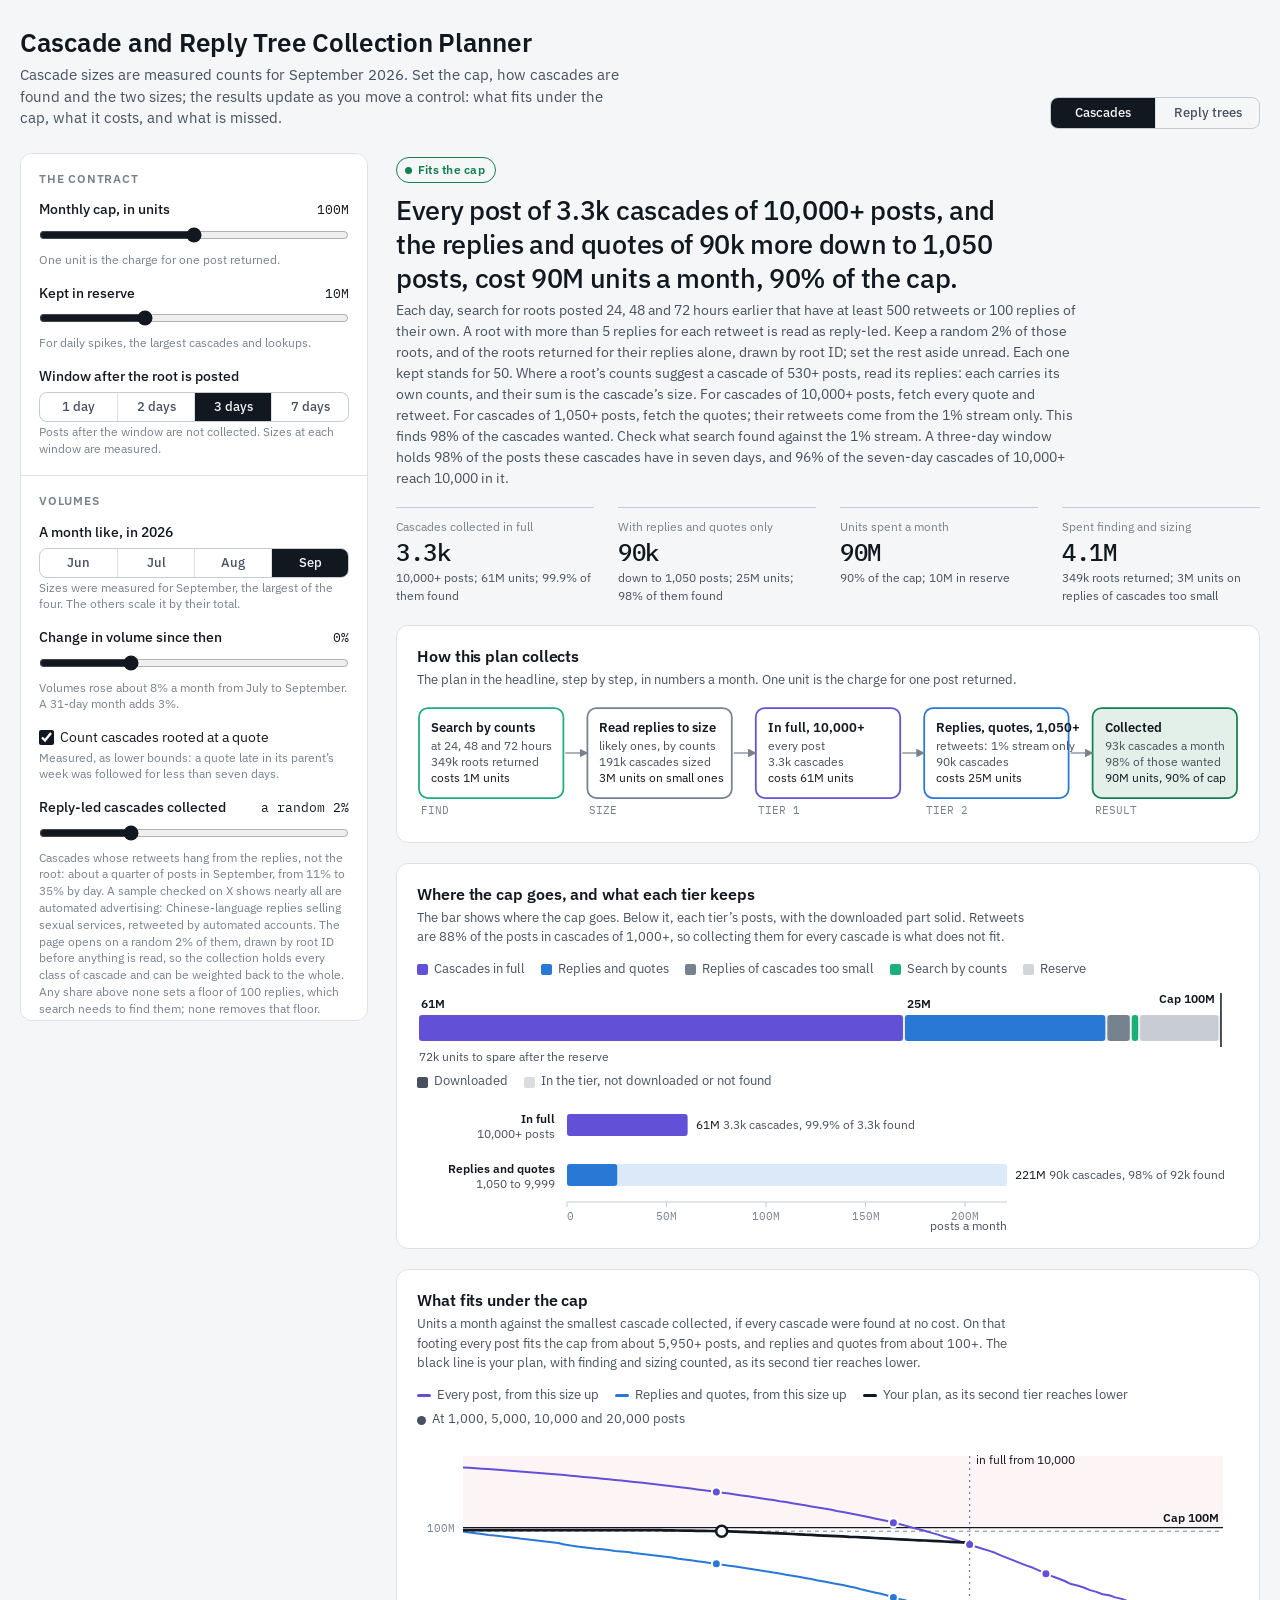
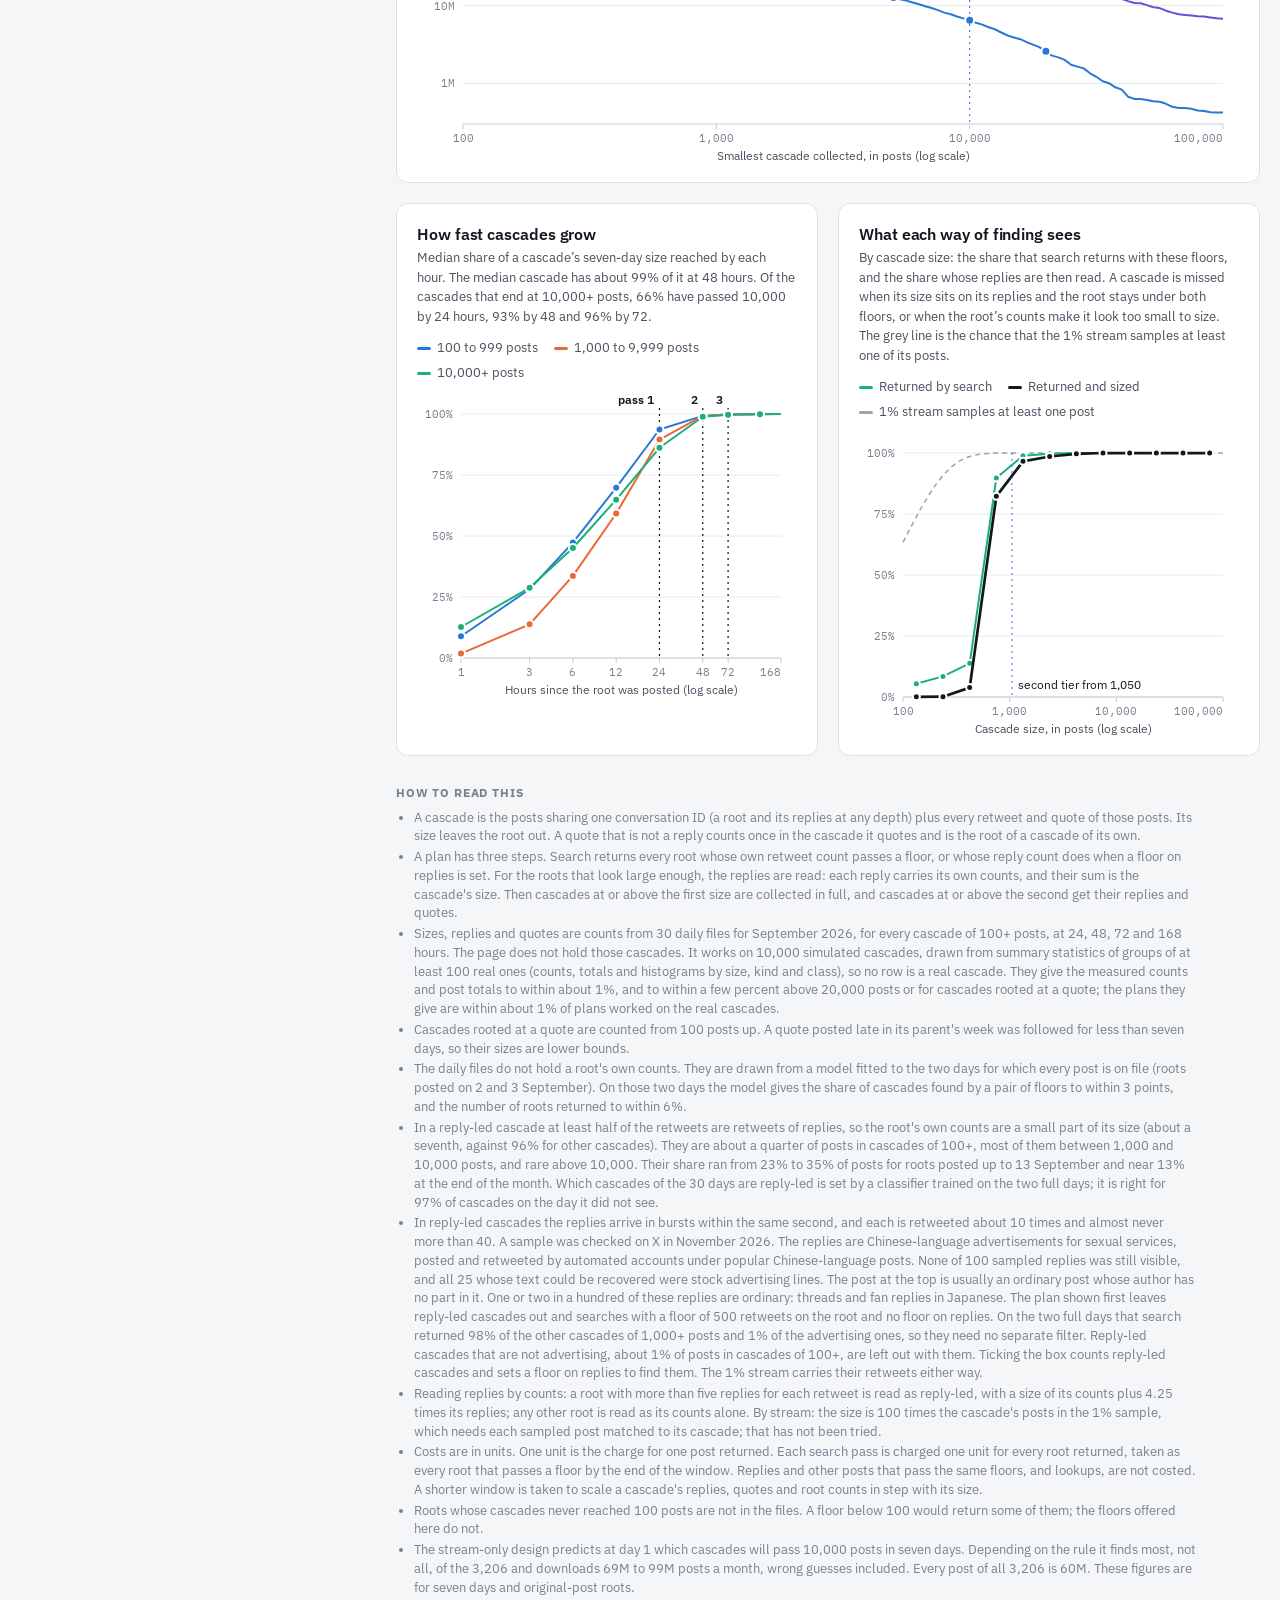
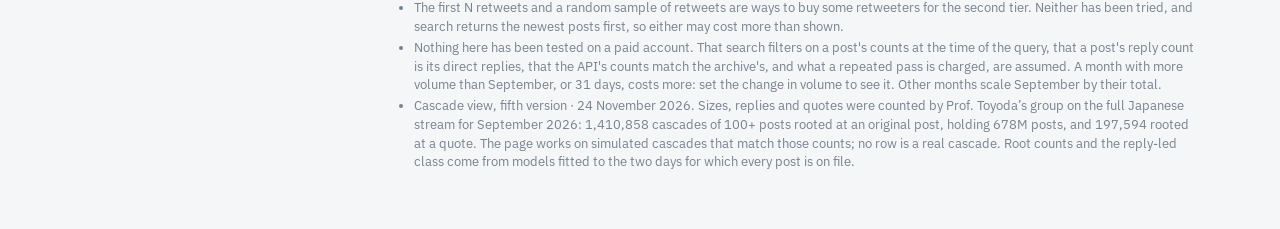
==== commit 9a77dcb5: "Cascade view: collect a random 2% of reply-led cascades by default The reply-led control is now a sh" ====
--- a/index.html
+++ b/index.html
@@ -1922,14 +1922,15 @@
   }
 
   /* rows: [{ w, s, q, led, rep, qt, r0, d0, q0 }] at one window. Sorted by size, largest first, with running
-     totals, so counts and posts at or above a size are one lookup. o.replyLed === false leaves the reply-led
-     cascades out of every count: they are not wanted and are not collected. */
+     totals, so counts and posts at or above a size are one lookup. o.replyLed === false (or 0) leaves the reply-led
+     cascades out of every count: they are not wanted and are not collected. A row marked `out` is the part of a
+     reply-led group that a sample leaves out; it is treated the same way. */
   function build(rows, o) {
     rows = rows.slice().sort((a, b) => b.s - a.s);
-    const wantLed = !o || o.replyLed !== false, n = rows.length;
+    const wantLed = !o || (o.replyLed !== false && o.replyLed !== 0), n = rows.length;
     const cN = new Float64Array(n + 1), cQ = new Float64Array(n + 1), cP = new Float64Array(n + 1), cPO = new Float64Array(n + 1), cRep = new Float64Array(n + 1), cQt = new Float64Array(n + 1), cLed = new Float64Array(n + 1);
     rows.forEach((r, i) => {
-      r.skip = r.led && !wantLed;
+      r.skip = !!(r.led && (!wantLed || r.out));
       const w = r.skip ? 0 : r.w;
       cN[i + 1] = cN[i] + (r.q ? 0 : w); cQ[i + 1] = cQ[i] + (r.q ? w : 0);
       cP[i + 1] = cP[i] + w * r.s; cPO[i + 1] = cPO[i] + (r.q ? 0 : w * r.s);
@@ -1945,19 +1946,25 @@
   }
 
   /* o: { scale: volume against September, window: 1 | 2 | 3 | 7 days, quoteRooted: count quote-rooted cascades too,
-          replyLed: count reply-led cascades too }
+          replyLed: count reply-led cascades too. true or 1: all of them. false or 0: none. A share between 0 and 1:
+                    a random sample of that share, drawn by root before anything is read; the rest are returned by
+                    search, recognised and not collected }
      N: cascades rooted at an original post. NQ: rooted at a quote. NA: both. P: posts in both. PO: posts in the
      first kind. Rep, Qt, RQ: replies, quotes, and both, in cascades of at least that size. */
   function population(o) {
     o = o || {};
     const key = KEY[o.window] || 's7', sc = o.scale == null ? 1 : o.scale, rows = [];
+    const share = o.replyLed === false ? 0 : (o.replyLed == null || o.replyLed === true) ? 1 : Math.min(1, Math.max(0, +o.replyLed));
     for (let i = 0; i < COUNT; i++) {
       if (o.quoteRooted === false && R.q[i]) continue;
       const s = R[key][i], f = s / R.s7[i];
       if (!(s > 0)) continue;
-      rows.push({ w: R.w[i] * sc, s, q: R.q[i], led: R.led[i], rep: R.rep[i] * f, qt: R.qt[i] * f, r0: R.r0[i] * f, d0: R.d0[i] * f, q0: R.q0[i] * f });
-    }
-    const pop = build(rows, o);
+      const row = (w, out) => ({ w, out, s, q: R.q[i], led: R.led[i], rep: R.rep[i] * f, qt: R.qt[i] * f, r0: R.r0[i] * f, d0: R.d0[i] * f, q0: R.q0[i] * f });
+      if (R.led[i] && share > 0 && share < 1) { rows.push(row(R.w[i] * sc * share, 0)); rows.push(row(R.w[i] * sc * (1 - share), 1)); }
+      else rows.push(row(R.w[i] * sc, 0));
+    }
+    const pop = build(rows, Object.assign({}, o, { replyLed: share > 0 }));
+    pop.ledShare = share;
     // what the window keeps: posts of the seven-day cascades of 100+, and how many of the 10,000+ still reach 10,000
     let p7 = 0, pw = 0; for (let i = 0; i < COUNT; i++) { if (o.quoteRooted === false && R.q[i]) continue; p7 += R.w[i] * R.s7[i]; pw += R.w[i] * R[key][i]; }
     pop.share = pw / p7; pop.window = o.window || 7;
@@ -1970,11 +1977,15 @@
      triage: which returned roots have their replies read. 'counts': those whose size read from the root's counts
      is at least theta * rq. 'stream': those with enough posts in the 1% sample to suggest theta * rq. 'all': every one.
      full may be Infinity (no cascade collected in full). n1, n2 count cascades rooted at an original post;
-     q1, q2 those rooted at a quote. */
+     q1, q2 those rooted at a quote.
+     When the population holds a sample of the reply-led cascades (pop.ledShare between 0 and 1), the sample is drawn
+     by root before anything is read, so a root that search returns through the floor on replies alone has its
+     replies read only if it is in the sample. Search still returns, and charges for, every such root. */
   function plan(pop, o) {
     const full = o.full, rq = Math.min(o.rq, full), all = o.found === 'all', passes = o.passes == null ? 1 : o.passes;
     const fr = o.fr == null ? Infinity : o.fr, fd = o.fd == null ? Infinity : o.fd, theta = o.theta == null ? 0.5 : o.theta, need = theta * rq;
     const hits = Math.max(1, Math.ceil(need * (o.stream || 0.01))), triage = o.triage || 'counts';
+    const viaShare = pop.ledShare > 0 && pop.ledShare < 1 ? pop.ledShare : 1;
     const t1 = { replies: 0, quotes: 0, retweets: 0 }, t2 = { replies: 0, quotes: 0, retweets: 0, allRetweets: 0 };
     let roots = 0, sized = 0, waste = 0, n1 = 0, n2 = 0, q1 = 0, q2 = 0, A = 0, B = 0, want1 = 0, want2 = 0, gotA = 0, gotB = 0, bought = 0;
     for (const r of pop.rows) {
@@ -1986,7 +1997,7 @@
       if (!cand) continue;
       const pv = all || triage === 'all' ? 1 : triage === 'stream' ? binomSf(hits, Math.round(r.s), o.stream || 0.01) : (fromCounts(r.r0, r.d0, r.q0) >= need ? 1 : 0);
       if (!(pv > 0)) continue;
-      const w = r.w * pv;
+      const w = r.w * pv * (!all && !r.led && !(r.r0 >= fr) ? viaShare : 1);   // an ordinary root found by its replies alone is read only if sampled; reply-led rows already carry the share
       sized += w;
       if (tier === 1) { t1.replies += w * r.rep; t1.quotes += w * r.qt; t1.retweets += w * rt; gotA += w * r.s; if (r.q) q1 += w; else n1 += w; }
       else if (tier === 2) {
@@ -2007,12 +2018,13 @@
   function foundBySize(pop, o, edges) {
     const out = edges.slice(0, -1).map((lo, i) => ({ lo, hi: edges[i + 1], n: 0, got: 0 }));
     const need = (o.theta == null ? 0.5 : o.theta) * Math.min(o.rq, o.full), hits = Math.max(1, Math.ceil(need * (o.stream || 0.01)));
+    const viaShare = pop.ledShare > 0 && pop.ledShare < 1 ? pop.ledShare : 1;
     for (const r of pop.rows) {
       if (r.skip) continue;
       const b = out.find((x) => r.s >= x.lo && r.s < x.hi); if (!b) continue;
       const cand = r.r0 >= o.fr || r.d0 >= o.fd;
       const pv = !cand ? 0 : o.triage === 'all' ? 1 : o.triage === 'stream' ? binomSf(hits, Math.round(r.s), o.stream || 0.01) : (fromCounts(r.r0, r.d0, r.q0) >= need ? 1 : 0);
-      b.n += r.w; b.got += r.w * pv; b.cand = (b.cand || 0) + (cand ? r.w : 0);
+      b.n += r.w; b.got += r.w * pv * (!r.led && !(r.r0 >= o.fr) ? viaShare : 1); b.cand = (b.cand || 0) + (cand ? r.w : 0);
     }
     return out.map((b) => ({ lo: b.lo, hi: b.hi, n: b.n, found: b.n ? b.got / b.n : null, returned: b.n ? (b.cand || 0) / b.n : null }));
   }
@@ -2052,11 +2064,11 @@
     month: 'September',  // which measured month the volumes follow
     change: 0,           // change in volume since that month (a 31-day month alone is +3%)
     quoteRooted: true,   // count cascades rooted at a quote as well
-    replyLed: false,     // reply-led cascades (their retweets hang from replies) are left out: a sample checked on X is automated advertising
+    replyLed: 0.02,      // share of the reply-led cascades (their retweets hang from replies) that is collected: a random sample drawn by root ID. 0 leaves them out, 1 takes them all. A sample checked on X is automated advertising, so the page opens on a small share
     full: 10000,         // tier 1: every post, for cascades of at least this many posts
     rqAuto: true, rq: 2500,   // tier 2: replies and quotes; rqAuto sets rq to the lowest size that fits
     rtMode: 'none', rtN: 100, rtRate: 0.03,   // retweets bought for tier 2
-    fr: 500, fd: Infinity,   // search floors on a root's own retweets and replies; a root passing either is returned. No floor on replies: it is needed only to find reply-led cascades
+    fr: 500, fd: 100,    // search floors on a root's own retweets and replies; a root passing either is returned. The floor on replies is needed only to find reply-led cascades; Infinity means not used
     triage: 'counts', theta: 0.5,   // whose replies are read to size the cascade, and how likely it must look
     passes: 3,           // search passes for each day of roots; the last is at the end of the window
     stream: 0.01,        // the sample stream, outside the cap
@@ -2076,8 +2088,9 @@
       { key: 'month', kind: 'seg', label: 'A month like, in 2026', options: [['June', 'Jun'], ['July', 'Jul'], ['August', 'Aug'], ['September', 'Sep']], hint: 'Sizes were measured for September, the largest of the four. The others scale it by their total.' },
       { key: 'change', kind: 'range', label: 'Change in volume since then', min: -0.2, max: 0.5, step: 0.01, fmt: (v) => (v > 0 ? '+' : '') + Math.round(100 * v) + '%', hint: 'Volumes rose about 8% a month from July to September. A 31-day month adds 3%.' },
       { key: 'quoteRooted', kind: 'check', label: 'Count cascades rooted at a quote', hint: 'Measured, as lower bounds: a quote late in its parent’s week was followed for less than seven days.' },
-      { key: 'replyLed', kind: 'check', label: 'Count reply-led cascades', hint: 'Cascades whose retweets hang from the replies, not the root: about a quarter of posts in September, from 11% to 35% by day. A sample checked on X shows nearly all are automated advertising: Chinese-language replies selling sexual services, retweeted by automated accounts. They are left out unless this is ticked. Ticking it also sets a floor of 100 replies, which search needs to find them; unticking it removes that floor.',
-        then: (on) => { if (on && st.fd === Infinity) st.fd = 100; if (!on) st.fd = Infinity; } },
+      { key: 'replyLed', kind: 'pick', label: 'Reply-led cascades collected', choices: [0, 0.01, 0.02, 0.05, 0.1, 0.2, 0.5, 1], fmt: (v) => (v === 0 ? 'none' : v === 1 ? 'all' : 'a random ' + Math.round(100 * v) + '%'),
+        hint: 'Cascades whose retweets hang from the replies, not the root: about a quarter of posts in September, from 11% to 35% by day. A sample checked on X shows nearly all are automated advertising: Chinese-language replies selling sexual services, retweeted by automated accounts. The page opens on a random 2% of them, drawn by root ID before anything is read, so the collection holds every class of cascade and can be weighted back to the whole. Any share above none sets a floor of 100 replies, which search needs to find them; none removes that floor.',
+        then: (v) => { if (v > 0 && st.fd === Infinity) st.fd = 100; if (!v) st.fd = Infinity; } },
       { kind: 'facts', id: 'c-facts' },
     ] },
     { title: 'What to collect', controls: [
@@ -2090,7 +2103,7 @@
       { key: 'rtRate', kind: 'range', label: 'Random share of retweets bought', min: 0.01, max: 0.3, step: 0.01, fmt: (v) => Math.round(100 * v) + '%', disabled: () => st.rtMode !== 'sample' },
       { key: 'fr', kind: 'pick', label: 'Search floor on a root’s own retweets', choices: [100, 300, 500, 1000, 2000, 3000, 5000], fmt: (v) => int(v) + ' retweets' },
       { key: 'fd', kind: 'pick', label: 'Search floor on a root’s own replies', choices: [50, 100, 150, 200, 300, 500, Infinity], fmt: (v) => (v === Infinity ? 'not used' : int(v) + ' replies'),
-        hint: 'Search returns a root that passes either floor. Reply-led cascades are found only through the floor on replies, so it is not used while they are left out.' },
+        hint: 'Search returns a root that passes either floor. Reply-led cascades are found only through the floor on replies, so it is not used when none of them is collected.' },
       { key: 'triage', kind: 'seg', label: 'Read the replies of', options: [['counts', 'Likely, by counts'], ['stream', 'Likely, by stream'], ['all', 'Every root']],
         hint: 'Replies carry their own counts, so reading them gives a cascade’s size. They cost a unit each even when the cascade turns out too small. By counts: the size is read off the root’s own counts. By stream: off the cascade’s posts in the 1% sample, which needs each sampled post matched to its cascade.' },
       { key: 'theta', kind: 'range', label: 'Likely means an estimated size of at least', min: 0.2, max: 1, step: 0.05, fmt: (v) => Math.round(100 * v) + '% of the second tier', disabled: () => st.triage === 'all' },
@@ -2119,7 +2132,7 @@
             if (c.kind === 'range') { r.min = c.min; r.max = c.max; r.step = c.step; } else if (c.kind === 'log') { r.min = 0; r.max = 400; r.step = 1; } else { r.min = 0; r.max = c.choices.length - 1; r.step = 1; }
             const toState = (x) => c.kind === 'range' ? +x : c.kind === 'log' ? +(c.min * Math.pow(c.max / c.min, x / 400)).toPrecision(3) : c.choices[+x];
             const fromState = (v) => c.kind === 'range' ? v : c.kind === 'log' ? Math.round(400 * Math.log(v / c.min) / Math.log(c.max / c.min)) : Math.max(0, c.choices.indexOf(v));
-            r.addEventListener('input', () => { st[c.key] = toState(r.value); changed(); });
+            r.addEventListener('input', () => { st[c.key] = toState(r.value); if (c.then) c.then(st[c.key]); changed(); });
             wrap.appendChild(r);
             refreshers.push(() => { r.value = fromState(st[c.key]); val.textContent = c.fmt(st[c.key]); r.disabled = c.disabled ? c.disabled() : false; });
           } else {
@@ -2169,6 +2182,7 @@
       st.triage === 'all' ? 'Read the replies of every root returned: each reply carries its own counts, and their sum is the cascade’s size.'
         : st.triage === 'stream' ? 'Where the 1% stream holds enough of a cascade’s posts to suggest ' + bar(r) + '+ posts, read its replies: each carries its own counts, and their sum is the cascade’s size.'
         : 'Where a root’s counts suggest a cascade of ' + bar(r) + '+ posts, read its replies: each carries its own counts, and their sum is the cascade’s size.'];
+    if (st.replyLed > 0 && st.replyLed < 1) parts.splice(1, 0, 'A root with more than ' + D.rule.ratio + ' replies for each retweet is read as reply-led. Keep a random ' + Math.round(100 * st.replyLed) + '% of those roots, and of the roots returned for their replies alone, drawn by root ID; set the rest aside unread. Each one kept stands for ' + int(Math.round(1 / st.replyLed)) + '.');
     if (hasT1) parts.push('For cascades of ' + int(st.full) + '+ posts, fetch every quote and retweet.');
     if (hasT2) parts.push('For cascades of ' + int(r.rq) + '+ posts, fetch the quotes' + (st.rtMode === 'none' ? '; their retweets come from the 1% stream only.' : ' and ' + bought() + '.'));
     parts.push('This finds ' + pct(r.found) + ' of the cascades wanted. Check what search found against the 1% stream.');
@@ -2340,7 +2354,7 @@
       ['Cascades of 10,000+ a month', big(pop.NA(10000))],
       ['Their share of those posts', pct(pop.P(10000) / pop.P(1000))],
       ['Cascades of 100+ a month', big(pop.NA(100))],
-    ].concat(st.quoteRooted ? [['Of the 1,000+, rooted at a quote', big(pop.NQ(1000))]] : [], st.replyLed ? [['Posts at 1,000+ in reply-led cascades', pct(pop.LedPosts(1000) / pop.P(1000))]] : []).map(([k, v]) => '<dt>' + k + '</dt><dd>' + v + '</dd>').join('');
+    ].concat(st.quoteRooted ? [['Of the 1,000+, rooted at a quote', big(pop.NQ(1000))]] : [], st.replyLed ? [[st.replyLed < 1 ? 'Of those posts, in the sampled reply-led cascades' : 'Of those posts, in reply-led cascades', pct(pop.LedPosts(1000) / pop.P(1000))]] : []).map(([k, v]) => '<dt>' + k + '</dt><dd>' + v + '</dd>').join('');
     const pill = document.getElementById('c-pill'); pill.className = 'pill ' + (fits ? 'ok' : 'short'); pill.textContent = fits ? 'Fits the cap' : 'Over the cap';
     const rqWords = st.rtMode === 'first' ? 'replies, quotes and first ' + int(st.rtN) + ' retweets' : st.rtMode === 'sample' ? 'replies, quotes and a random ' + Math.round(100 * st.rtRate) + '% of the retweets' : 'replies and quotes';
     const subject = hasT1 && hasT2 ? 'Every post of ' + big(c1) + ' cascades of ' + int(st.full) + '+ posts, and the ' + rqWords + ' of ' + big(c2) + ' more down to ' + int(r.rq) + ' posts,'
@@ -2370,7 +2384,7 @@
     document.getElementById('c-sub-fit').textContent = 'Units a month against the smallest cascade collected, if every cascade were found at no cost. On that footing every post fits the cap from about ' + (fitAll ? int(roundUp(fitAll)) : '?') + '+ posts, and replies and quotes from about ' + (fitRQ ? int(roundUp(fitRQ)) + '+' : '?') + '. The black line is your plan, with finding and sizing counted, as its second tier reaches lower.';
     document.getElementById('c-sub-grow').textContent = 'Median share of a cascade’s seven-day size reached by each hour. The median cascade has about 99% of it at 48 hours. Of the cascades that end at 10,000+ posts, ' + pct(D.passed10k[24]) + ' have passed 10,000 by 24 hours, ' + pct(D.passed10k[48]) + ' by 48 and ' + pct(D.passed10k[72]) + ' by 72.';
     document.getElementById('c-sub-find').textContent = 'By cascade size: the share that search returns with these floors, and the share whose replies are then read. A cascade is missed when its size sits on its replies and the root stays under ' + (st.fd === Infinity ? 'the floor' : 'both floors') + ', or when the root’s counts make it look too small to size. The grey line is the chance that the 1% stream samples at least one of its posts.';
-    document.getElementById('c-foot-build').textContent = 'Cascade view, fifth version · 21 November 2026. Sizes, replies and quotes were counted by Prof. Toyoda’s group on the full Japanese stream for September 2026: ' + int(D.main.n100) + ' cascades of 100+ posts rooted at an original post, holding ' + big(D.main.posts100) + ' posts, and ' + int(D.quote.n100) + ' rooted at a quote. The page works on simulated cascades that match those counts; no row is a real cascade. Root counts and the reply-led class come from models fitted to the two days for which every post is on file.';
+    document.getElementById('c-foot-build').textContent = 'Cascade view, fifth version · 24 November 2026. Sizes, replies and quotes were counted by Prof. Toyoda’s group on the full Japanese stream for September 2026: ' + int(D.main.n100) + ' cascades of 100+ posts rooted at an original post, holding ' + big(D.main.posts100) + ' posts, and ' + int(D.quote.n100) + ' rooted at a quote. The page works on simulated cascades that match those counts; no row is a real cascade. Root counts and the reply-led class come from models fitted to the two days for which every post is on file.';
     drawFlow(r, hasT1, hasT2, fits); drawCap(r, fits); drawTiers(r, hasT1, hasT2); drawFit(r, hasT2); drawGrow(); drawFind();
   }
 
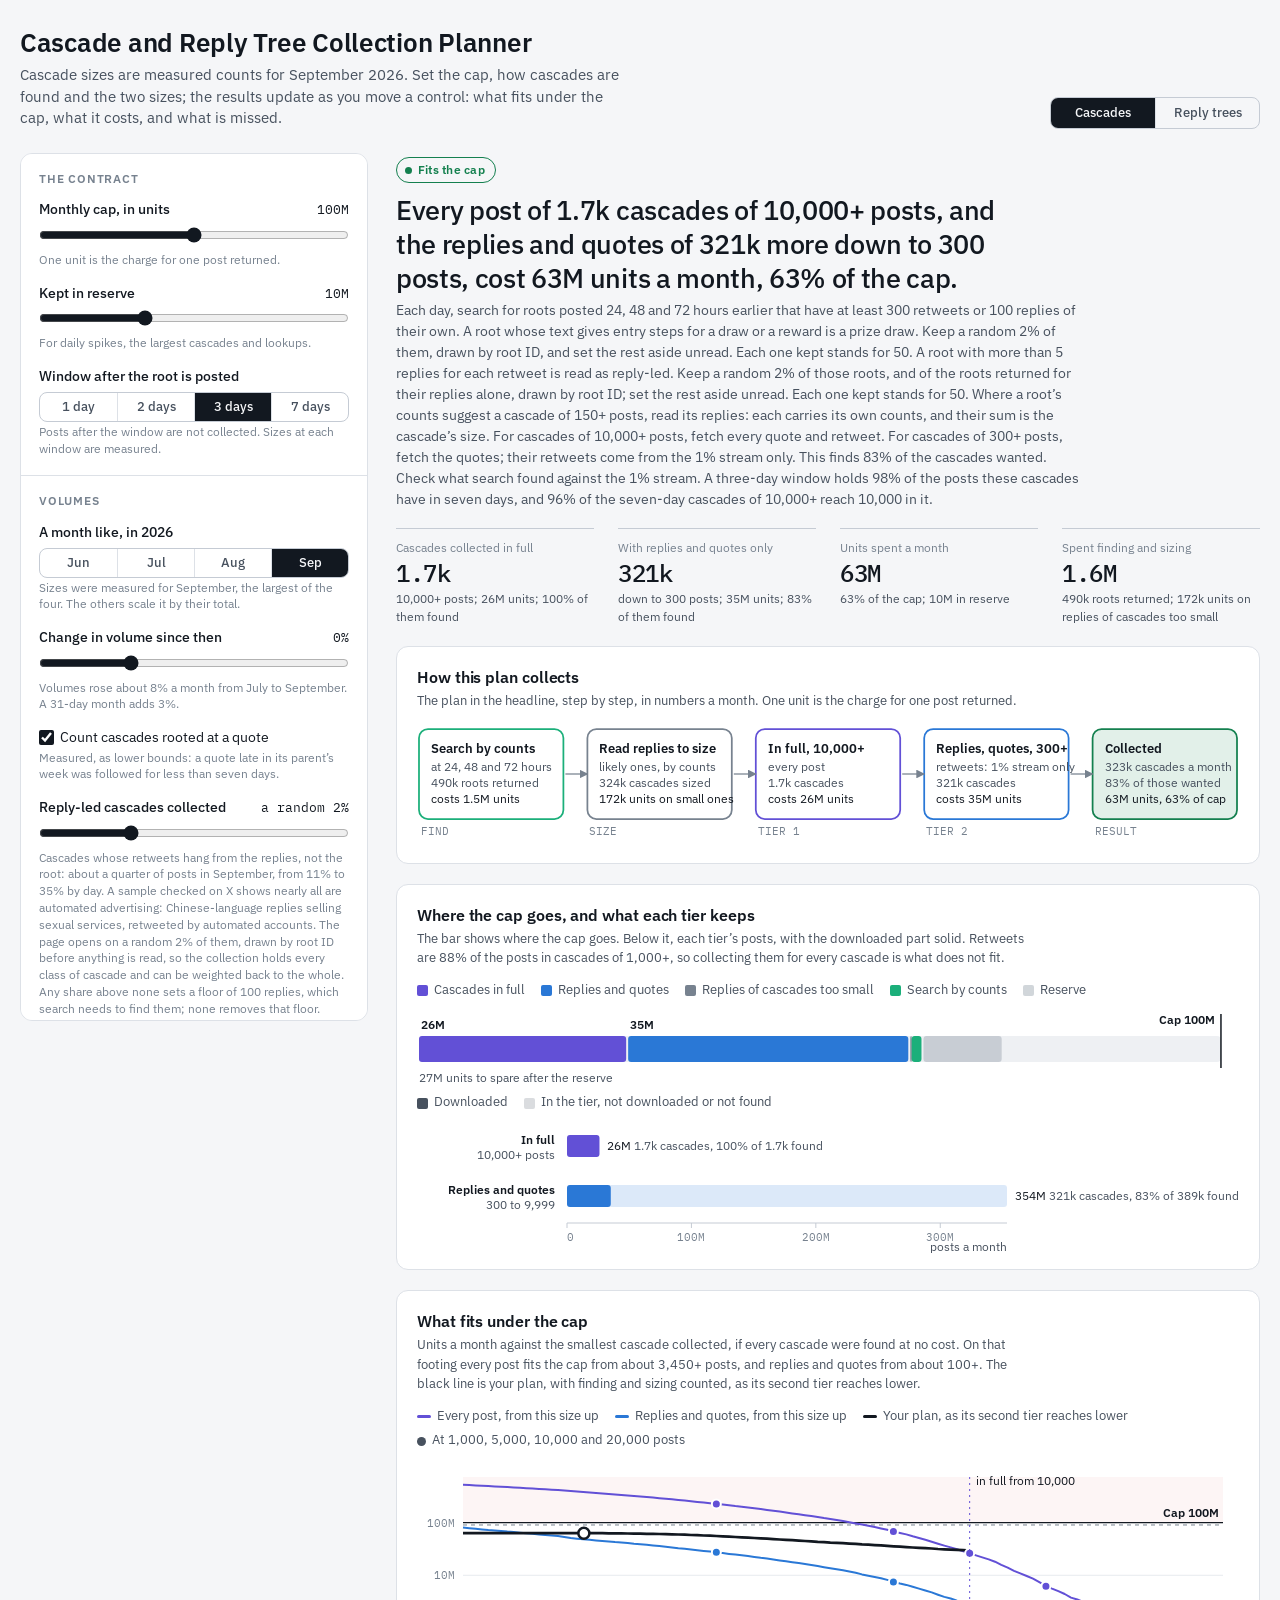
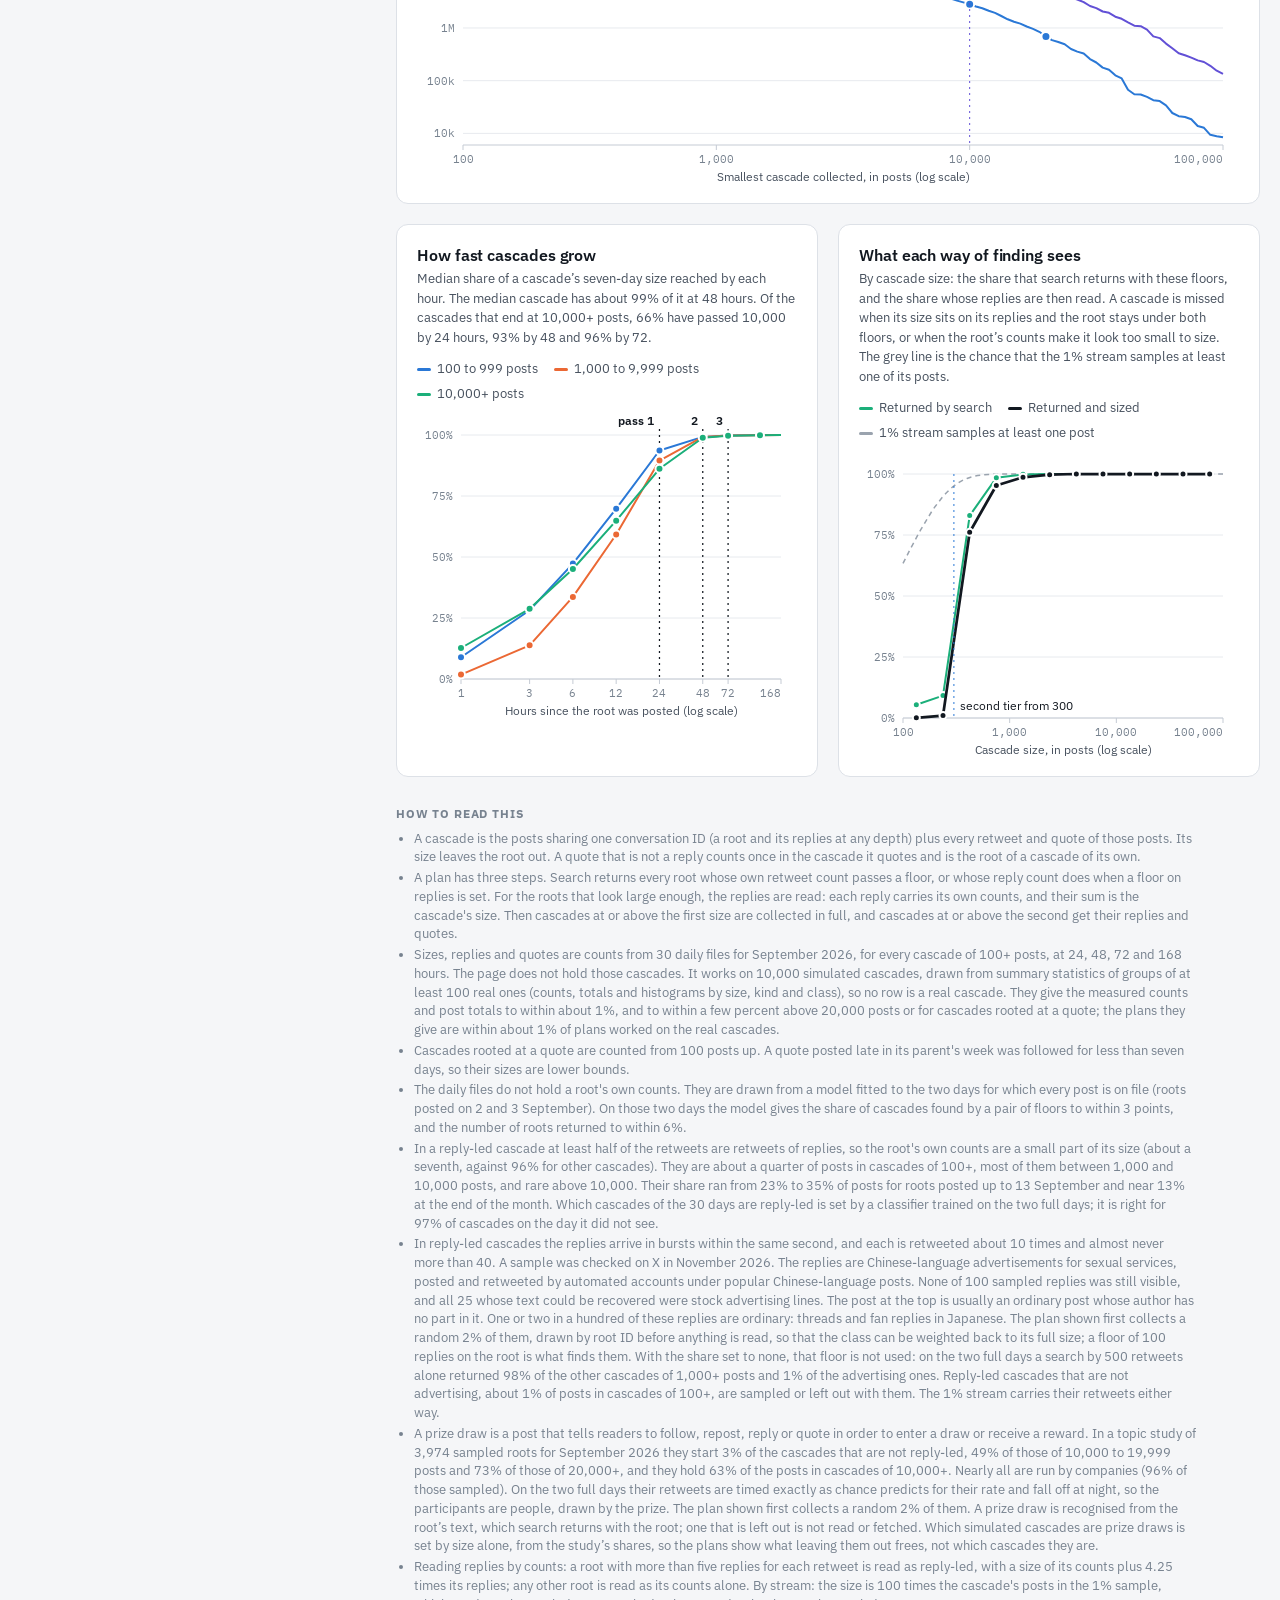
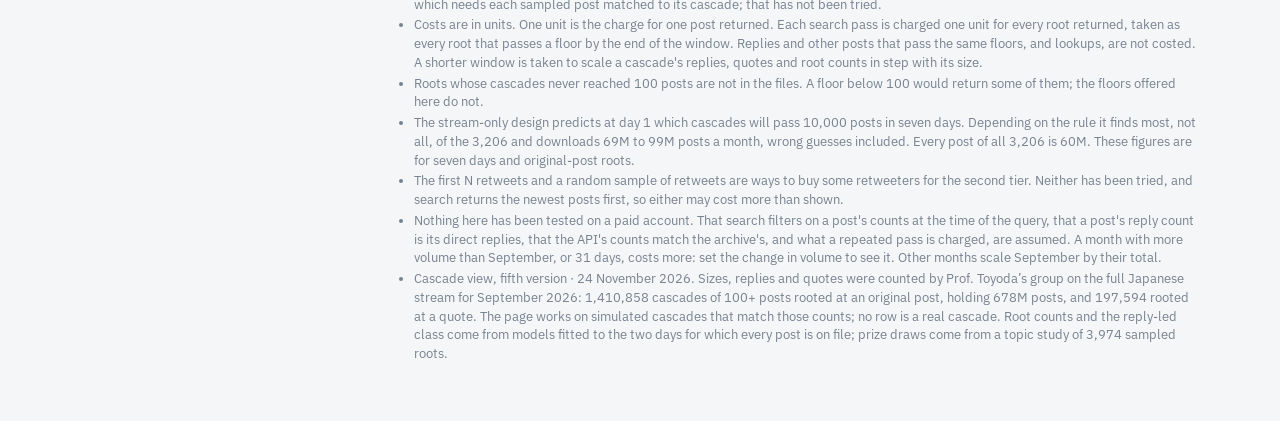
==== commit 23b39a94: "Cascade view: leave prize draws out, with random 2% samples of both classes Adds a prize-draw share " ====
--- a/index.html
+++ b/index.html
@@ -254,7 +254,8 @@
           <li>Cascades rooted at a quote are counted from 100 posts up. A quote posted late in its parent's week was followed for less than seven days, so their sizes are lower bounds.</li>
           <li>The daily files do not hold a root's own counts. They are drawn from a model fitted to the two days for which every post is on file (roots posted on 2 and 3 September). On those two days the model gives the share of cascades found by a pair of floors to within 3 points, and the number of roots returned to within 6%.</li>
           <li>In a reply-led cascade at least half of the retweets are retweets of replies, so the root's own counts are a small part of its size (about a seventh, against 96% for other cascades). They are about a quarter of posts in cascades of 100+, most of them between 1,000 and 10,000 posts, and rare above 10,000. Their share ran from 23% to 35% of posts for roots posted up to 13 September and near 13% at the end of the month. Which cascades of the 30 days are reply-led is set by a classifier trained on the two full days; it is right for 97% of cascades on the day it did not see.</li>
-          <li>In reply-led cascades the replies arrive in bursts within the same second, and each is retweeted about 10 times and almost never more than 40. A sample was checked on X in November 2026. The replies are Chinese-language advertisements for sexual services, posted and retweeted by automated accounts under popular Chinese-language posts. None of 100 sampled replies was still visible, and all 25 whose text could be recovered were stock advertising lines. The post at the top is usually an ordinary post whose author has no part in it. One or two in a hundred of these replies are ordinary: threads and fan replies in Japanese. The plan shown first leaves reply-led cascades out and searches with a floor of 500 retweets on the root and no floor on replies. On the two full days that search returned 98% of the other cascades of 1,000+ posts and 1% of the advertising ones, so they need no separate filter. Reply-led cascades that are not advertising, about 1% of posts in cascades of 100+, are left out with them. Ticking the box counts reply-led cascades and sets a floor on replies to find them. The 1% stream carries their retweets either way.</li>
+          <li>In reply-led cascades the replies arrive in bursts within the same second, and each is retweeted about 10 times and almost never more than 40. A sample was checked on X in November 2026. The replies are Chinese-language advertisements for sexual services, posted and retweeted by automated accounts under popular Chinese-language posts. None of 100 sampled replies was still visible, and all 25 whose text could be recovered were stock advertising lines. The post at the top is usually an ordinary post whose author has no part in it. One or two in a hundred of these replies are ordinary: threads and fan replies in Japanese. The plan shown first collects a random 2% of them, drawn by root ID before anything is read, so that the class can be weighted back to its full size; a floor of 100 replies on the root is what finds them. With the share set to none, that floor is not used: on the two full days a search by 500 retweets alone returned 98% of the other cascades of 1,000+ posts and 1% of the advertising ones. Reply-led cascades that are not advertising, about 1% of posts in cascades of 100+, are sampled or left out with them. The 1% stream carries their retweets either way.</li>
+          <li>A prize draw is a post that tells readers to follow, repost, reply or quote in order to enter a draw or receive a reward. In a topic study of 3,974 sampled roots for September 2026 they start 3% of the cascades that are not reply-led, 49% of those of 10,000 to 19,999 posts and 73% of those of 20,000+, and they hold 63% of the posts in cascades of 10,000+. Nearly all are run by companies (96% of those sampled). On the two full days their retweets are timed exactly as chance predicts for their rate and fall off at night, so the participants are people, drawn by the prize. The plan shown first collects a random 2% of them. A prize draw is recognised from the root’s text, which search returns with the root; one that is left out is not read or fetched. Which simulated cascades are prize draws is set by size alone, from the study’s shares, so the plans show what leaving them out frees, not which cascades they are.</li>
           <li>Reading replies by counts: a root with more than five replies for each retweet is read as reply-led, with a size of its counts plus 4.25 times its replies; any other root is read as its counts alone. By stream: the size is 100 times the cascade's posts in the 1% sample, which needs each sampled post matched to its cascade; that has not been tried.</li>
           <li>Costs are in units. One unit is the charge for one post returned. Each search pass is charged one unit for every root returned, taken as every root that passes a floor by the end of the window. Replies and other posts that pass the same floors, and lookups, are not costed. A shorter window is taken to scale a cascade's replies, quotes and root counts in step with its size.</li>
           <li>Roots whose cascades never reached 100 posts are not in the files. A floor below 100 would return some of them; the floors offered here do not.</li>
@@ -1906,6 +1907,23 @@
     streamOnly: { cascades: 3206, posts: 60.2e6, low: 68.7e6, high: 98.6e6 },
   };
 
+  /* Prize draws ("follow and repost to win"). The daily summaries have no text, so which cascades are prize draws comes
+     from a topic study of 3,974 sampled roots for September 2026. `p` is the prize draws' share of posts among cascades
+     that are not reply-led, by size at three days (lower edges in `size`); `quote` is their share of cascades rooted at
+     a quote, by size. A synthetic cascade is split into a prize-draw part and a remainder by its size's share, so the
+     posts in prize draws add up to the measured share at every size. */
+  const PRIZE = {
+    size: [0, 100, 300, 850, 2000, 3500, 5000, 7500, 10000, 15000, 20000, 30000, 50000, 100000],
+    p: [0.0277, 0.0184, 0.04, 0.0751, 0.1054, 0.1408, 0.2126, 0.4008, 0.4514, 0.5675, 0.6807, 0.7417, 0.8141, 1],
+    quote: { size: [0, 1000, 10000], p: [0.011, 0.0213, 0.0306] },
+  };
+  DATA.prize = PRIZE;
+  const bin = (edges, v) => { let i = edges.length - 1; while (i > 0 && v < edges[i]) i--; return i; };
+  function prizeShare(i) {                                   // row i of the table: the share of it that is prize draws
+    if (R.led[i]) return 0;
+    return R.q[i] ? PRIZE.quote.p[bin(PRIZE.quote.size, R.s7[i])] : PRIZE.p[bin(PRIZE.size, R.s3[i])];
+  }
+
   function binomSf(h, n, p) {                                // P(Binomial(n,p) >= h)
     if (h <= 0) return 1;
     if (n < h) return 0;
@@ -1924,21 +1942,21 @@
   /* rows: [{ w, s, q, led, rep, qt, r0, d0, q0 }] at one window. Sorted by size, largest first, with running
      totals, so counts and posts at or above a size are one lookup. o.replyLed === false (or 0) leaves the reply-led
      cascades out of every count: they are not wanted and are not collected. A row marked `out` is the part of a
-     reply-led group that a sample leaves out; it is treated the same way. */
+     reply-led or prize-draw group that is left out; it is treated the same way. A row marked `prize` is a prize draw. */
   function build(rows, o) {
     rows = rows.slice().sort((a, b) => b.s - a.s);
     const wantLed = !o || (o.replyLed !== false && o.replyLed !== 0), n = rows.length;
-    const cN = new Float64Array(n + 1), cQ = new Float64Array(n + 1), cP = new Float64Array(n + 1), cPO = new Float64Array(n + 1), cRep = new Float64Array(n + 1), cQt = new Float64Array(n + 1), cLed = new Float64Array(n + 1);
+    const cN = new Float64Array(n + 1), cQ = new Float64Array(n + 1), cP = new Float64Array(n + 1), cPO = new Float64Array(n + 1), cRep = new Float64Array(n + 1), cQt = new Float64Array(n + 1), cLed = new Float64Array(n + 1), cPrize = new Float64Array(n + 1);
     rows.forEach((r, i) => {
-      r.skip = !!(r.led && (!wantLed || r.out));
+      r.skip = !!(r.out || (r.led && !wantLed));
       const w = r.skip ? 0 : r.w;
       cN[i + 1] = cN[i] + (r.q ? 0 : w); cQ[i + 1] = cQ[i] + (r.q ? w : 0);
       cP[i + 1] = cP[i] + w * r.s; cPO[i + 1] = cPO[i] + (r.q ? 0 : w * r.s);
-      cRep[i + 1] = cRep[i] + w * r.rep; cQt[i + 1] = cQt[i] + w * r.qt; cLed[i + 1] = cLed[i] + (r.led ? w * r.s : 0);
+      cRep[i + 1] = cRep[i] + w * r.rep; cQt[i + 1] = cQt[i] + w * r.qt; cLed[i + 1] = cLed[i] + (r.led ? w * r.s : 0); cPrize[i + 1] = cPrize[i] + (r.prize ? w * r.s : 0);
     });
     const upto = (s) => { let lo = 0, hi = n; while (lo < hi) { const m = (lo + hi) >> 1; if (rows[m].s >= s) lo = m + 1; else hi = m; } return lo; };   // rows of at least s posts
     const at = (c) => (s) => c[upto(s)];
-    const pop = { rows, N: at(cN), NQ: at(cQ), P: at(cP), PO: at(cPO), Rep: at(cRep), Qt: at(cQt), LedPosts: at(cLed) };
+    const pop = { rows, N: at(cN), NQ: at(cQ), P: at(cP), PO: at(cPO), Rep: at(cRep), Qt: at(cQt), LedPosts: at(cLed), PrizePosts: at(cPrize) };
     pop.NA = (s) => pop.N(s) + pop.NQ(s);
     pop.RQ = (s) => pop.Rep(s) + pop.Qt(s);
     pop.mean = (s) => pop.P(s) / pop.NA(s);
@@ -1948,23 +1966,30 @@
   /* o: { scale: volume against September, window: 1 | 2 | 3 | 7 days, quoteRooted: count quote-rooted cascades too,
           replyLed: count reply-led cascades too. true or 1: all of them. false or 0: none. A share between 0 and 1:
                     a random sample of that share, drawn by root before anything is read; the rest are returned by
-                    search, recognised and not collected }
+                    search, recognised and not collected.
+          prize: the same for prize draws (default 1, all of them). A prize draw is recognised from the root's text,
+                 which search returns, so one that is left out costs nothing more: its replies are not read. }
      N: cascades rooted at an original post. NQ: rooted at a quote. NA: both. P: posts in both. PO: posts in the
      first kind. Rep, Qt, RQ: replies, quotes, and both, in cascades of at least that size. */
+  let PZ = null;
   function population(o) {
     o = o || {};
+    if (!PZ) { PZ = new Float64Array(COUNT); for (let i = 0; i < COUNT; i++) PZ[i] = prizeShare(i); }
     const key = KEY[o.window] || 's7', sc = o.scale == null ? 1 : o.scale, rows = [];
     const share = o.replyLed === false ? 0 : (o.replyLed == null || o.replyLed === true) ? 1 : Math.min(1, Math.max(0, +o.replyLed));
+    const prize = o.prize === false ? 0 : (o.prize == null || o.prize === true) ? 1 : Math.min(1, Math.max(0, +o.prize));
     for (let i = 0; i < COUNT; i++) {
       if (o.quoteRooted === false && R.q[i]) continue;
       const s = R[key][i], f = s / R.s7[i];
       if (!(s > 0)) continue;
-      const row = (w, out) => ({ w, out, s, q: R.q[i], led: R.led[i], rep: R.rep[i] * f, qt: R.qt[i] * f, r0: R.r0[i] * f, d0: R.d0[i] * f, q0: R.q0[i] * f });
-      if (R.led[i] && share > 0 && share < 1) { rows.push(row(R.w[i] * sc * share, 0)); rows.push(row(R.w[i] * sc * (1 - share), 1)); }
-      else rows.push(row(R.w[i] * sc, 0));
+      const row = (w, out, pr) => ({ w, out, prize: pr || 0, s, q: R.q[i], led: R.led[i], rep: R.rep[i] * f, qt: R.qt[i] * f, r0: R.r0[i] * f, d0: R.d0[i] * f, q0: R.q0[i] * f });
+      const w = R.w[i] * sc, put = (wt, out, pr) => { if (wt > 0) rows.push(row(wt, out, pr)); };
+      if (R.led[i]) { if (share > 0 && share < 1) { put(w * share, 0); put(w * (1 - share), 1); } else put(w, 0); continue; }
+      const pz = PZ[i];
+      put(w * (1 - pz), 0); put(w * pz * prize, 0, 1); put(w * pz * (1 - prize), 1, 1);
     }
     const pop = build(rows, Object.assign({}, o, { replyLed: share > 0 }));
-    pop.ledShare = share;
+    pop.ledShare = share; pop.prizeShare = prize;
     // what the window keeps: posts of the seven-day cascades of 100+, and how many of the 10,000+ still reach 10,000
     let p7 = 0, pw = 0; for (let i = 0; i < COUNT; i++) { if (o.quoteRooted === false && R.q[i]) continue; p7 += R.w[i] * R.s7[i]; pw += R.w[i] * R[key][i]; }
     pop.share = pw / p7; pop.window = o.window || 7;
@@ -2065,10 +2090,11 @@
     change: 0,           // change in volume since that month (a 31-day month alone is +3%)
     quoteRooted: true,   // count cascades rooted at a quote as well
     replyLed: 0.02,      // share of the reply-led cascades (their retweets hang from replies) that is collected: a random sample drawn by root ID. 0 leaves them out, 1 takes them all. A sample checked on X is automated advertising, so the page opens on a small share
+    prize: 0.02,         // share of the prize draws ("follow and repost to win") that is collected, drawn the same way. They are 63% of posts in cascades of 10,000+
     full: 10000,         // tier 1: every post, for cascades of at least this many posts
     rqAuto: true, rq: 2500,   // tier 2: replies and quotes; rqAuto sets rq to the lowest size that fits
     rtMode: 'none', rtN: 100, rtRate: 0.03,   // retweets bought for tier 2
-    fr: 500, fd: 100,    // search floors on a root's own retweets and replies; a root passing either is returned. The floor on replies is needed only to find reply-led cascades; Infinity means not used
+    fr: 300, fd: 100,    // search floors on a root's own retweets and replies; a root passing either is returned. The floor on replies is needed only to find reply-led cascades; Infinity means not used
     triage: 'counts', theta: 0.5,   // whose replies are read to size the cascade, and how likely it must look
     passes: 3,           // search passes for each day of roots; the last is at the end of the window
     stream: 0.01,        // the sample stream, outside the cap
@@ -2091,11 +2117,13 @@
       { key: 'replyLed', kind: 'pick', label: 'Reply-led cascades collected', choices: [0, 0.01, 0.02, 0.05, 0.1, 0.2, 0.5, 1], fmt: (v) => (v === 0 ? 'none' : v === 1 ? 'all' : 'a random ' + Math.round(100 * v) + '%'),
         hint: 'Cascades whose retweets hang from the replies, not the root: about a quarter of posts in September, from 11% to 35% by day. A sample checked on X shows nearly all are automated advertising: Chinese-language replies selling sexual services, retweeted by automated accounts. The page opens on a random 2% of them, drawn by root ID before anything is read, so the collection holds every class of cascade and can be weighted back to the whole. Any share above none sets a floor of 100 replies, which search needs to find them; none removes that floor.',
         then: (v) => { if (v > 0 && st.fd === Infinity) st.fd = 100; if (!v) st.fd = Infinity; } },
+      { key: 'prize', kind: 'pick', label: 'Prize draws collected', choices: [0, 0.01, 0.02, 0.05, 0.1, 0.2, 0.5, 1], fmt: (v) => (v === 0 ? 'none' : v === 1 ? 'all' : 'a random ' + Math.round(100 * v) + '%'),
+        hint: 'Posts that tell readers to follow, repost, reply or quote to enter a draw or get a reward, nearly all from companies. They start 3% of cascades that are not reply-led and 73% of those of 20,000+ posts, and hold 63% of the posts in cascades of 10,000+. Their retweets are timed like any others: people, drawn by a prize. The page opens on a random 2% of them. A prize draw is recognised from the root’s text, which search returns, so one that is left out costs nothing more.' },
       { kind: 'facts', id: 'c-facts' },
     ] },
     { title: 'What to collect', controls: [
       { key: 'full', kind: 'pick', label: 'Every post, for cascades of at least', choices: [5000, 6000, 7500, 10000, 12500, 15000, 20000, 30000, 50000, Infinity], fmt: (v) => (v === Infinity ? 'no cascade' : sz(v)) },
-      { key: 'rqAuto', kind: 'check', label: 'Take replies and quotes as low as fits', hint: 'The lowest size that fits the budget, and no lower than the size at which at least 80% of the tier is found.' },
+      { key: 'rqAuto', kind: 'check', label: 'Take replies and quotes as low as fits', hint: 'The lowest size that fits the budget, and no lower than the size at which at least 80% of the tier is found. When the budget is not the limit, lower the search floor on retweets to reach further.' },
       { key: 'rq', kind: 'log', label: 'Replies and quotes, for cascades of at least', min: 100, max: 20000, fmt: sz, disabled: () => st.rqAuto },
       { key: 'rtMode', kind: 'seg', label: 'Retweets for those cascades', options: [['none', 'Stream only'], ['first', 'First N'], ['sample', 'Sample']],
         hint: 'The 1% stream shows a random 1% of retweets at no cost. First N and Sample buy more.' },
@@ -2161,7 +2189,7 @@
   const roundUp = (v) => { const p = v < 1000 ? 10 : v < 10000 ? 50 : v < 100000 ? 500 : 5000; return Math.ceil(v / p - 1e-9) * p; };
   const top2 = () => (st.full === Infinity ? 1e6 : st.full);
   function derive() {
-    pop = CASCADE.population({ scale: D.months[st.month] * (1 + st.change), window: st.window, quoteRooted: st.quoteRooted, replyLed: st.replyLed });
+    pop = CASCADE.population({ scale: D.months[st.month] * (1 + st.change), window: st.window, quoteRooted: st.quoteRooted, replyLed: st.replyLed, prize: st.prize });
     if (st.rqAuto) {
       // the lowest size that fits, and no lower than search finds: at least FOUND_MIN of the tier
       let e = CASCADE.lowest(pop, opts(), 'rq', budget(), 100, top2());
@@ -2183,6 +2211,7 @@
         : st.triage === 'stream' ? 'Where the 1% stream holds enough of a cascade’s posts to suggest ' + bar(r) + '+ posts, read its replies: each carries its own counts, and their sum is the cascade’s size.'
         : 'Where a root’s counts suggest a cascade of ' + bar(r) + '+ posts, read its replies: each carries its own counts, and their sum is the cascade’s size.'];
     if (st.replyLed > 0 && st.replyLed < 1) parts.splice(1, 0, 'A root with more than ' + D.rule.ratio + ' replies for each retweet is read as reply-led. Keep a random ' + Math.round(100 * st.replyLed) + '% of those roots, and of the roots returned for their replies alone, drawn by root ID; set the rest aside unread. Each one kept stands for ' + int(Math.round(1 / st.replyLed)) + '.');
+    if (st.prize < 1) parts.splice(1, 0, 'A root whose text gives entry steps for a draw or a reward is a prize draw. ' + (st.prize > 0 ? 'Keep a random ' + Math.round(100 * st.prize) + '% of them, drawn by root ID, and set the rest aside unread. Each one kept stands for ' + int(Math.round(1 / st.prize)) + '.' : 'Set them aside unread.'));
     if (hasT1) parts.push('For cascades of ' + int(st.full) + '+ posts, fetch every quote and retweet.');
     if (hasT2) parts.push('For cascades of ' + int(r.rq) + '+ posts, fetch the quotes' + (st.rtMode === 'none' ? '; their retweets come from the 1% stream only.' : ' and ' + bought() + '.'));
     parts.push('This finds ' + pct(r.found) + ' of the cascades wanted. Check what search found against the 1% stream.');
@@ -2268,7 +2297,8 @@
     const every = (s) => pop.P(s), rq = (s) => pop.RQ(s), mine = (s) => CASCADE.plan(pop, opts({ rq: s })).total;
     const xs = []; for (let i = 0; i <= 120; i++) xs.push(lo * Math.pow(hi / lo, i / 120));
     const mineXs = xs.filter((x) => x <= top2());
-    const all = xs.map(every).concat(xs.map(rq), [st.cap]), X = logS(lo, hi, x0, x1), Y = logS(Math.min.apply(null, all) / 1.4, Math.max.apply(null, all) * 1.4, y0, y1);
+    const all = xs.map(every).concat(xs.map(rq), [st.cap]).filter((v) => v > 0), X = logS(lo, hi, x0, x1),   // no cascade may be left at the largest sizes: a zero has no place on a log scale
+    Y = logS(Math.min.apply(null, all) / 1.4, Math.max.apply(null, all) * 1.4, y0, y1);
     el('rect', { x: x0, y: y1, width: x1 - x0, height: Math.max(0, Y(st.cap) - y1), fill: 'var(--over)', 'fill-opacity': 0.05 }, f.svg);
     for (const v of logTicks(Y.inv(y0), Y.inv(y1))) { el('line', { x1: x0, x2: x1, y1: Y(v), y2: Y(v), stroke: 'var(--grid)' }, f.svg); el('text', { x: x0 - 8, y: Y(v) + 4, 'text-anchor': 'end', class: 'tick' }, f.svg, big(v)); }
     for (const v of [100, 1000, 10000, 100000]) { el('line', { x1: X(v), x2: X(v), y1: y0, y2: y0 + 5, stroke: 'var(--line-2)' }, f.svg); el('text', { x: X(v), y: y0 + 18, 'text-anchor': v === hi ? 'end' : 'middle', class: 'tick' }, f.svg, int(v)); }
@@ -2278,9 +2308,9 @@
     el('text', { x: x1 - 4, y: Y(st.cap) - 6, 'text-anchor': 'end', class: 'strong' }, f.svg, 'Cap ' + big(st.cap));
     if (st.reserve > 0 && budget() > 0) el('line', { x1: x0, x2: x1, y1: Y(budget()), y2: Y(budget()), stroke: 'var(--ink-3)', 'stroke-dasharray': '4 4' }, f.svg);
     const line = (pts, col, w) => el('path', { d: path(pts), fill: 'none', stroke: col, 'stroke-width': w, 'stroke-linejoin': 'round' }, f.svg);
-    line(xs.map((x) => [X(x), Y(every(x))]), TIER.full, 2); line(xs.map((x) => [X(x), Y(rq(x))]), TIER.rq, 2);
-    if (mineXs.length > 1) line(mineXs.map((x) => [X(x), Y(mine(x))]), 'var(--ink)', 2.75);
-    D.S.forEach((s) => [[every, TIER.full], [rq, TIER.rq]].forEach(([fn, col]) => el('circle', { cx: X(s), cy: Y(fn(s)), r: 4.5, fill: col, stroke: 'var(--surface)', 'stroke-width': 2 }, f.svg)));
+    line(xs.filter((x) => every(x) > 0).map((x) => [X(x), Y(every(x))]), TIER.full, 2); line(xs.filter((x) => rq(x) > 0).map((x) => [X(x), Y(rq(x))]), TIER.rq, 2);
+    if (mineXs.length > 1) line(mineXs.filter((x) => mine(x) > 0).map((x) => [X(x), Y(mine(x))]), 'var(--ink)', 2.75);
+    D.S.forEach((s) => [[every, TIER.full], [rq, TIER.rq]].forEach(([fn, col]) => fn(s) > 0 && el('circle', { cx: X(s), cy: Y(fn(s)), r: 4.5, fill: col, stroke: 'var(--surface)', 'stroke-width': 2 }, f.svg)));
     if (st.full !== Infinity) { el('line', { x1: X(st.full), x2: X(st.full), y1: y1, y2: y0, stroke: TIER.full, 'stroke-dasharray': '2 4' }, f.svg); el('text', { x: X(st.full) + 6, y: y1 + 8, style: 'fill:var(--ink)' }, f.svg, 'in full from ' + int(st.full)); }
     if (hasT2) el('circle', { cx: X(r.rq), cy: Y(r.total), r: 5.5, fill: 'var(--surface)', stroke: 'var(--ink)', 'stroke-width': 2.5 }, f.svg);
     const cross = el('line', { y1: y1, y2: y0, stroke: 'var(--ink-3)', visibility: 'hidden' }, f.svg), ov = el('rect', { x: x0, y: y1, width: x1 - x0, height: y0 - y1, fill: 'transparent' }, f.svg);
@@ -2354,7 +2384,7 @@
       ['Cascades of 10,000+ a month', big(pop.NA(10000))],
       ['Their share of those posts', pct(pop.P(10000) / pop.P(1000))],
       ['Cascades of 100+ a month', big(pop.NA(100))],
-    ].concat(st.quoteRooted ? [['Of the 1,000+, rooted at a quote', big(pop.NQ(1000))]] : [], st.replyLed ? [[st.replyLed < 1 ? 'Of those posts, in the sampled reply-led cascades' : 'Of those posts, in reply-led cascades', pct(pop.LedPosts(1000) / pop.P(1000))]] : []).map(([k, v]) => '<dt>' + k + '</dt><dd>' + v + '</dd>').join('');
+    ].concat(st.quoteRooted ? [['Of the 1,000+, rooted at a quote', big(pop.NQ(1000))]] : [], st.replyLed ? [[st.replyLed < 1 ? 'Of those posts, in the sampled reply-led cascades' : 'Of those posts, in reply-led cascades', pct(pop.LedPosts(1000) / pop.P(1000))]] : [], st.prize ? [[st.prize < 1 ? 'Of those posts, in the sampled prize draws' : 'Of those posts, in prize draws', pct(pop.PrizePosts(1000) / pop.P(1000))]] : []).map(([k, v]) => '<dt>' + k + '</dt><dd>' + v + '</dd>').join('');
     const pill = document.getElementById('c-pill'); pill.className = 'pill ' + (fits ? 'ok' : 'short'); pill.textContent = fits ? 'Fits the cap' : 'Over the cap';
     const rqWords = st.rtMode === 'first' ? 'replies, quotes and first ' + int(st.rtN) + ' retweets' : st.rtMode === 'sample' ? 'replies, quotes and a random ' + Math.round(100 * st.rtRate) + '% of the retweets' : 'replies and quotes';
     const subject = hasT1 && hasT2 ? 'Every post of ' + big(c1) + ' cascades of ' + int(st.full) + '+ posts, and the ' + rqWords + ' of ' + big(c2) + ' more down to ' + int(r.rq) + ' posts,'
@@ -2384,7 +2414,7 @@
     document.getElementById('c-sub-fit').textContent = 'Units a month against the smallest cascade collected, if every cascade were found at no cost. On that footing every post fits the cap from about ' + (fitAll ? int(roundUp(fitAll)) : '?') + '+ posts, and replies and quotes from about ' + (fitRQ ? int(roundUp(fitRQ)) + '+' : '?') + '. The black line is your plan, with finding and sizing counted, as its second tier reaches lower.';
     document.getElementById('c-sub-grow').textContent = 'Median share of a cascade’s seven-day size reached by each hour. The median cascade has about 99% of it at 48 hours. Of the cascades that end at 10,000+ posts, ' + pct(D.passed10k[24]) + ' have passed 10,000 by 24 hours, ' + pct(D.passed10k[48]) + ' by 48 and ' + pct(D.passed10k[72]) + ' by 72.';
     document.getElementById('c-sub-find').textContent = 'By cascade size: the share that search returns with these floors, and the share whose replies are then read. A cascade is missed when its size sits on its replies and the root stays under ' + (st.fd === Infinity ? 'the floor' : 'both floors') + ', or when the root’s counts make it look too small to size. The grey line is the chance that the 1% stream samples at least one of its posts.';
-    document.getElementById('c-foot-build').textContent = 'Cascade view, fifth version · 24 November 2026. Sizes, replies and quotes were counted by Prof. Toyoda’s group on the full Japanese stream for September 2026: ' + int(D.main.n100) + ' cascades of 100+ posts rooted at an original post, holding ' + big(D.main.posts100) + ' posts, and ' + int(D.quote.n100) + ' rooted at a quote. The page works on simulated cascades that match those counts; no row is a real cascade. Root counts and the reply-led class come from models fitted to the two days for which every post is on file.';
+    document.getElementById('c-foot-build').textContent = 'Cascade view, fifth version · 24 November 2026. Sizes, replies and quotes were counted by Prof. Toyoda’s group on the full Japanese stream for September 2026: ' + int(D.main.n100) + ' cascades of 100+ posts rooted at an original post, holding ' + big(D.main.posts100) + ' posts, and ' + int(D.quote.n100) + ' rooted at a quote. The page works on simulated cascades that match those counts; no row is a real cascade. Root counts and the reply-led class come from models fitted to the two days for which every post is on file; prize draws come from a topic study of 3,974 sampled roots.';
     drawFlow(r, hasT1, hasT2, fits); drawCap(r, fits); drawTiers(r, hasT1, hasT2); drawFit(r, hasT2); drawGrow(); drawFind();
   }
 
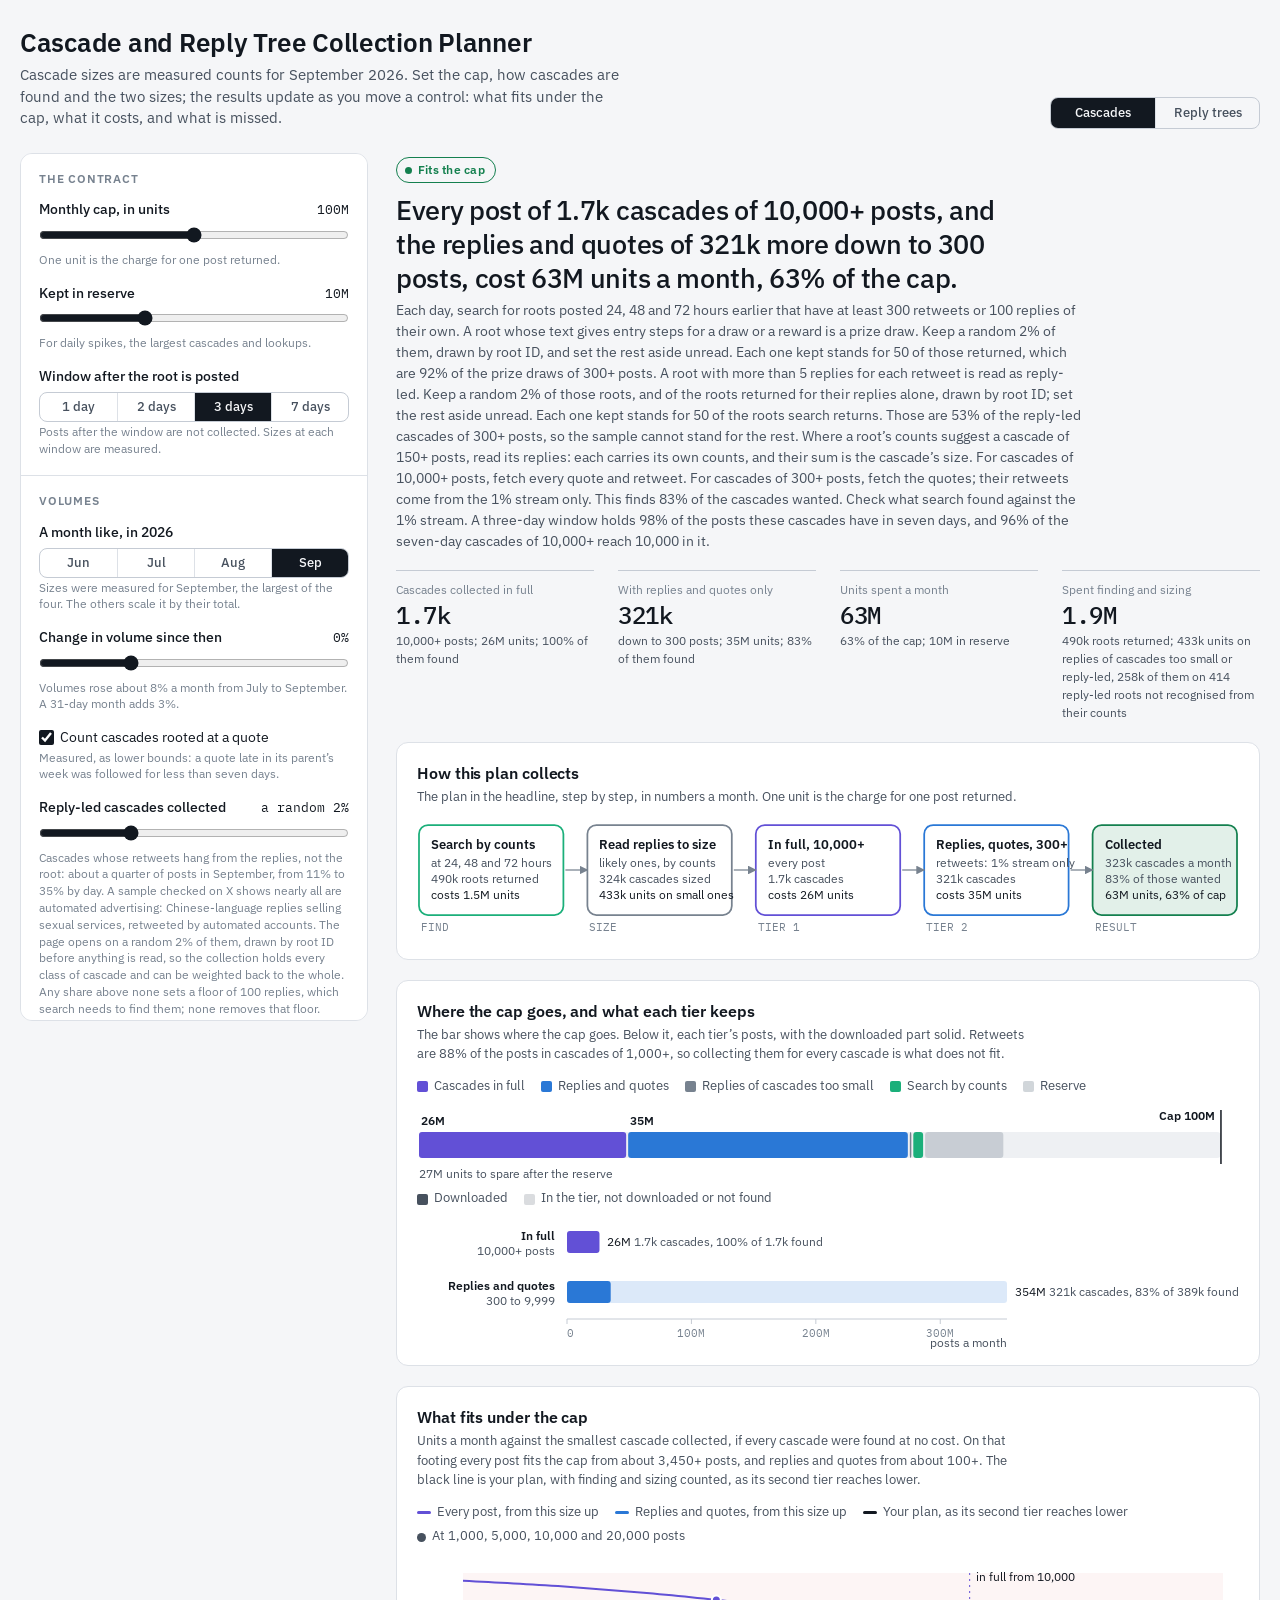
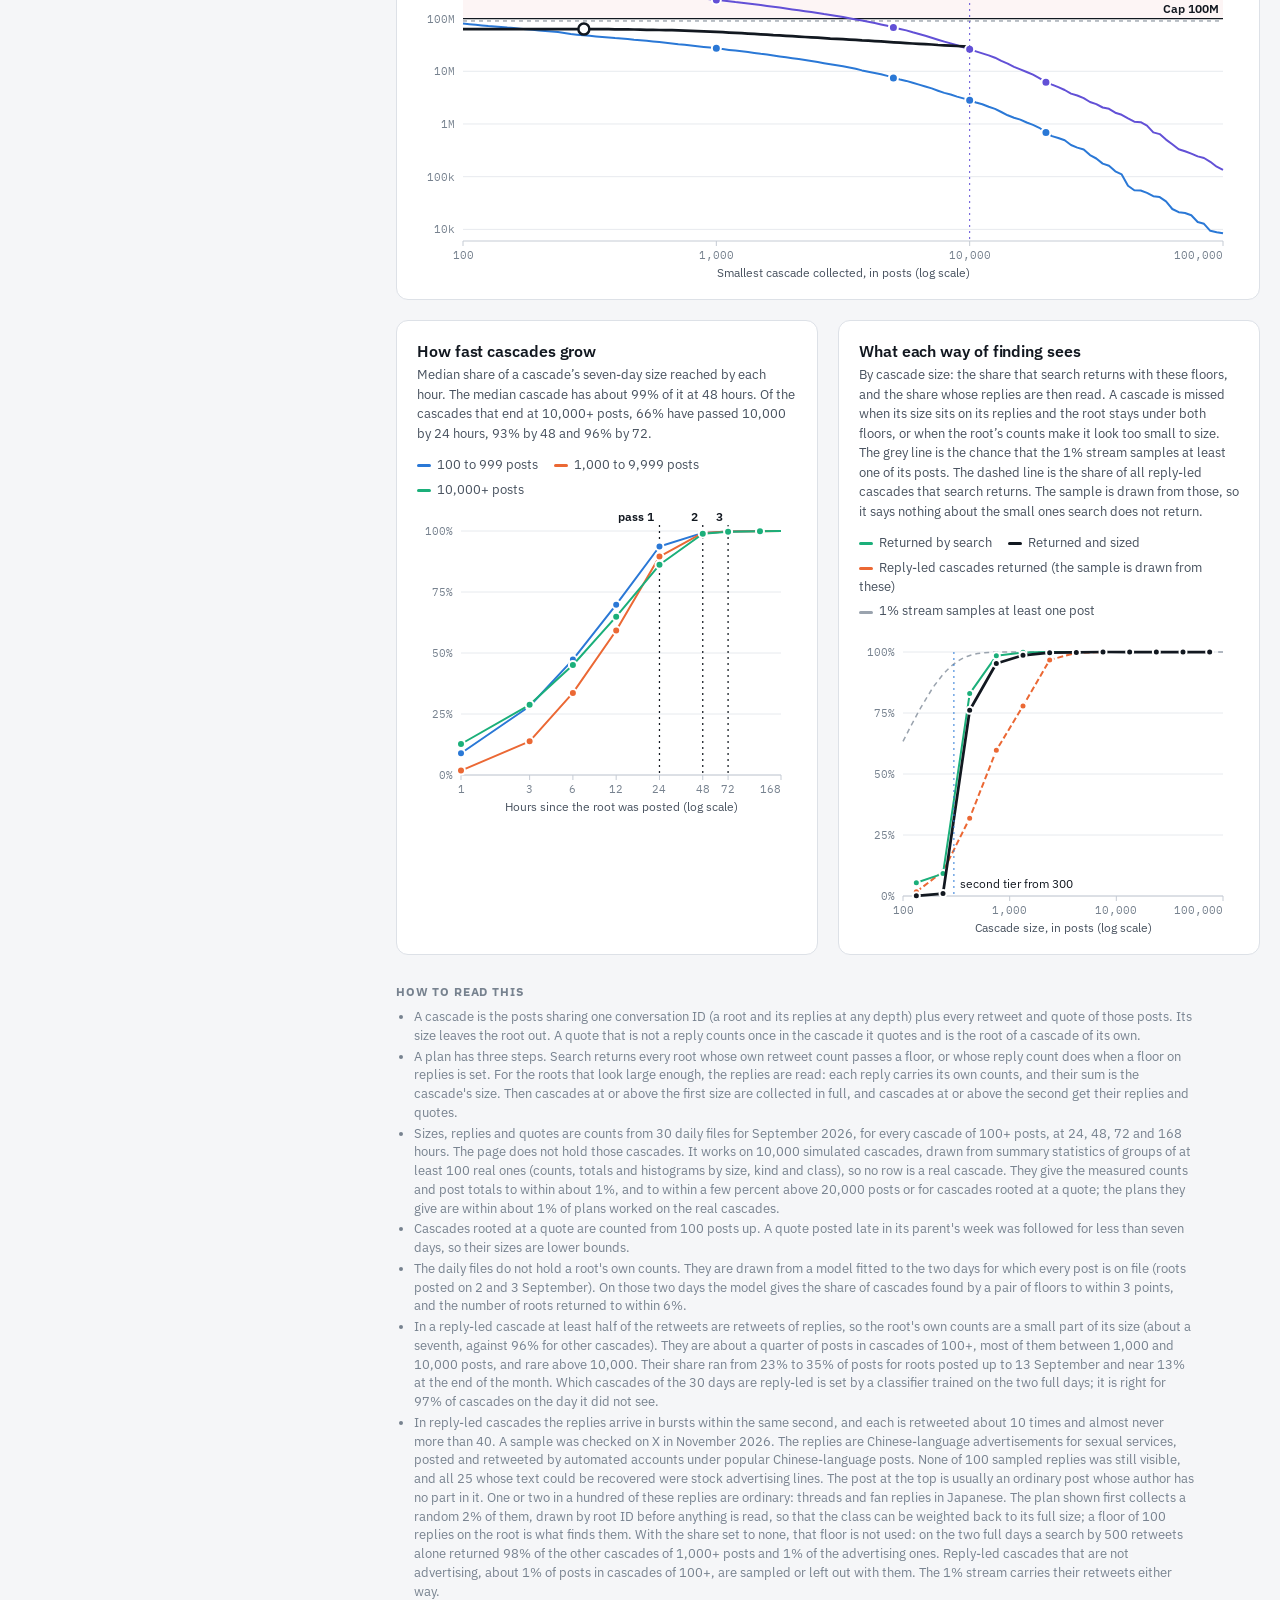
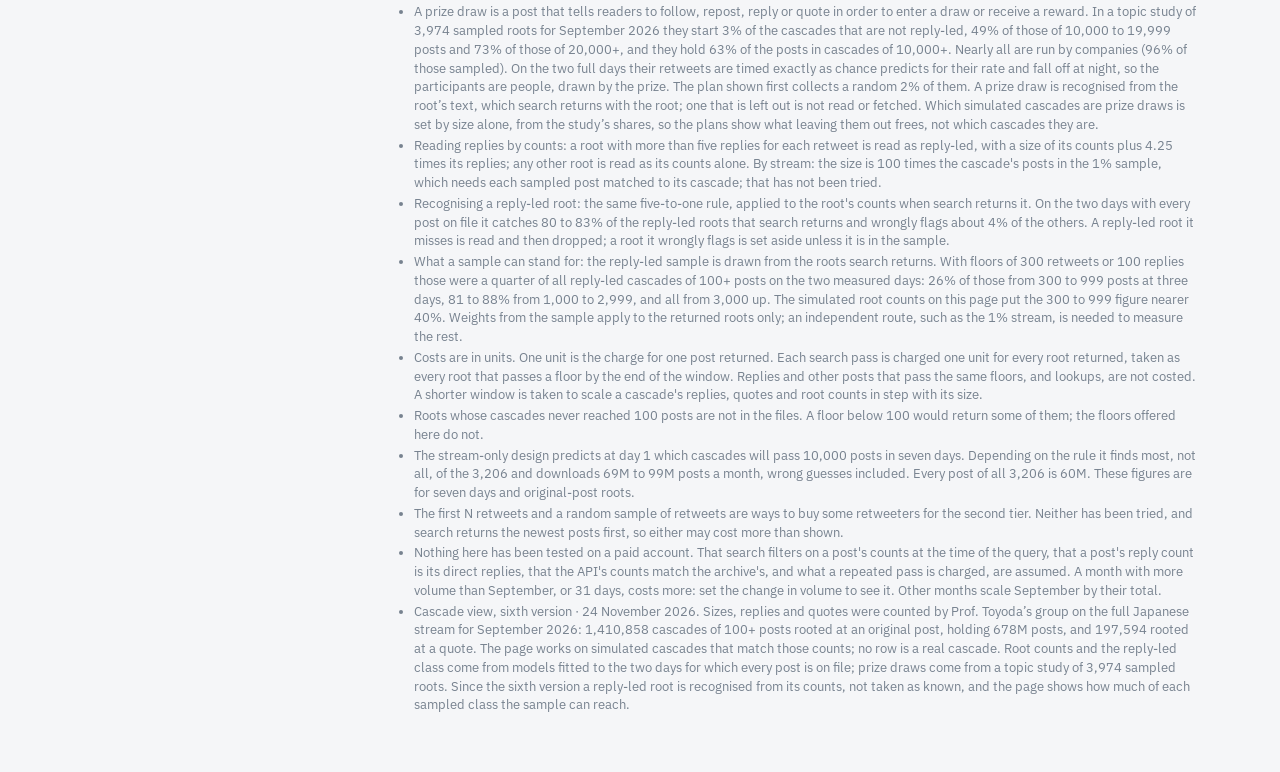
==== commit 12195d6c: "Cascade view, sixth version: reply-led roots recognised from counts, sample reach A returned root wi" ====
--- a/index.html
+++ b/index.html
@@ -257,6 +257,8 @@
           <li>In reply-led cascades the replies arrive in bursts within the same second, and each is retweeted about 10 times and almost never more than 40. A sample was checked on X in November 2026. The replies are Chinese-language advertisements for sexual services, posted and retweeted by automated accounts under popular Chinese-language posts. None of 100 sampled replies was still visible, and all 25 whose text could be recovered were stock advertising lines. The post at the top is usually an ordinary post whose author has no part in it. One or two in a hundred of these replies are ordinary: threads and fan replies in Japanese. The plan shown first collects a random 2% of them, drawn by root ID before anything is read, so that the class can be weighted back to its full size; a floor of 100 replies on the root is what finds them. With the share set to none, that floor is not used: on the two full days a search by 500 retweets alone returned 98% of the other cascades of 1,000+ posts and 1% of the advertising ones. Reply-led cascades that are not advertising, about 1% of posts in cascades of 100+, are sampled or left out with them. The 1% stream carries their retweets either way.</li>
           <li>A prize draw is a post that tells readers to follow, repost, reply or quote in order to enter a draw or receive a reward. In a topic study of 3,974 sampled roots for September 2026 they start 3% of the cascades that are not reply-led, 49% of those of 10,000 to 19,999 posts and 73% of those of 20,000+, and they hold 63% of the posts in cascades of 10,000+. Nearly all are run by companies (96% of those sampled). On the two full days their retweets are timed exactly as chance predicts for their rate and fall off at night, so the participants are people, drawn by the prize. The plan shown first collects a random 2% of them. A prize draw is recognised from the root’s text, which search returns with the root; one that is left out is not read or fetched. Which simulated cascades are prize draws is set by size alone, from the study’s shares, so the plans show what leaving them out frees, not which cascades they are.</li>
           <li>Reading replies by counts: a root with more than five replies for each retweet is read as reply-led, with a size of its counts plus 4.25 times its replies; any other root is read as its counts alone. By stream: the size is 100 times the cascade's posts in the 1% sample, which needs each sampled post matched to its cascade; that has not been tried.</li>
+          <li>Recognising a reply-led root: the same five-to-one rule, applied to the root's counts when search returns it. On the two days with every post on file it catches 80 to 83% of the reply-led roots that search returns and wrongly flags about 4% of the others. A reply-led root it misses is read and then dropped; a root it wrongly flags is set aside unless it is in the sample.</li>
+          <li>What a sample can stand for: the reply-led sample is drawn from the roots search returns. With floors of 300 retweets or 100 replies those were a quarter of all reply-led cascades of 100+ posts on the two measured days: 26% of those from 300 to 999 posts at three days, 81 to 88% from 1,000 to 2,999, and all from 3,000 up. The simulated root counts on this page put the 300 to 999 figure nearer 40%. Weights from the sample apply to the returned roots only; an independent route, such as the 1% stream, is needed to measure the rest.</li>
           <li>Costs are in units. One unit is the charge for one post returned. Each search pass is charged one unit for every root returned, taken as every root that passes a floor by the end of the window. Replies and other posts that pass the same floors, and lookups, are not costed. A shorter window is taken to scale a cascade's replies, quotes and root counts in step with its size.</li>
           <li>Roots whose cascades never reached 100 posts are not in the files. A floor below 100 would return some of them; the floors offered here do not.</li>
           <li>The stream-only design predicts at day 1 which cascades will pass 10,000 posts in seven days. Depending on the rule it finds most, not all, of the 3,206 and downloads 69M to 99M posts a month, wrong guesses included. Every post of all 3,206 is 60M. These figures are for seven days and original-post roots.</li>
@@ -1918,6 +1920,11 @@
     quote: { size: [0, 1000, 10000], p: [0.011, 0.0213, 0.0306] },
   };
   DATA.prize = PRIZE;
+  /* Measured on the two days with every post on file (roots of 2 and 3 September 2026), with floors of 300 retweets or
+     100 replies read at 72 hours. returned: the share of all reply-led cascades of 100+ that search returns.
+     caught: of the reply-led roots returned, the share the count rule reads as reply-led. falseFlag: of the other roots
+     returned, the share it wrongly reads as reply-led. */
+  DATA.recognition = { returned: [0.248, 0.251], returned300to999: 0.259, returned1000to2999: [0.81, 0.88], caught: [0.83, 0.80], falseFlag: [0.043, 0.046] };
   const bin = (edges, v) => { let i = edges.length - 1; while (i > 0 && v < edges[i]) i--; return i; };
   function prizeShare(i) {                                   // row i of the table: the share of it that is prize draws
     if (R.led[i]) return 0;
@@ -2005,24 +2012,40 @@
      q1, q2 those rooted at a quote.
      When the population holds a sample of the reply-led cascades (pop.ledShare between 0 and 1), the sample is drawn
      by root before anything is read, so a root that search returns through the floor on replies alone has its
-     replies read only if it is in the sample. Search still returns, and charges for, every such root. */
+     replies read only if it is in the sample. Search still returns, and charges for, every such root.
+     recog: how a returned root is known to be reply-led before its replies are read.
+       'class' (the default, and the page's assumption until 24 November 2026): always, at no cost.
+       'counts': from the root's own counts, by the rule used for sizing: more than DATA.rule.ratio replies for each
+         retweet. Two kinds of error follow. A reply-led root that does not look it and passes the floor on retweets
+         has its replies read like any other; the read shows what it is, and it is then kept only if it is in the
+         sample, so the part left out costs its replies (strayUnits, counted in waste). A root that is not reply-led
+         but looks it is set aside unread unless it is in the sample (lost: wanted cascades given up this way).
+         One draw is made for each root: a prize draw that is kept is read whichever floor returned it. */
   function plan(pop, o) {
     const full = o.full, rq = Math.min(o.rq, full), all = o.found === 'all', passes = o.passes == null ? 1 : o.passes;
     const fr = o.fr == null ? Infinity : o.fr, fd = o.fd == null ? Infinity : o.fd, theta = o.theta == null ? 0.5 : o.theta, need = theta * rq;
     const hits = Math.max(1, Math.ceil(need * (o.stream || 0.01))), triage = o.triage || 'counts';
-    const viaShare = pop.ledShare > 0 && pop.ledShare < 1 ? pop.ledShare : 1;
+    const viaShare = pop.ledShare > 0 && pop.ledShare < 1 ? pop.ledShare : 1, byCounts = o.recog === 'counts' && !all;
+    const flagShare = pop.ledShare == null ? 1 : pop.ledShare;   // the share of roots that look reply-led whose replies are read
     const t1 = { replies: 0, quotes: 0, retweets: 0 }, t2 = { replies: 0, quotes: 0, retweets: 0, allRetweets: 0 };
-    let roots = 0, sized = 0, waste = 0, n1 = 0, n2 = 0, q1 = 0, q2 = 0, A = 0, B = 0, want1 = 0, want2 = 0, gotA = 0, gotB = 0, bought = 0;
+    let roots = 0, sized = 0, waste = 0, n1 = 0, n2 = 0, q1 = 0, q2 = 0, A = 0, B = 0, want1 = 0, want2 = 0, gotA = 0, gotB = 0, bought = 0, stray = 0, strayUnits = 0, lost = 0;
+    const read = (r) => (all || triage === 'all' ? 1 : triage === 'stream' ? binomSf(hits, Math.round(r.s), o.stream || 0.01) : (fromCounts(r.r0, r.d0, r.q0) >= need ? 1 : 0));
     for (const r of pop.rows) {
       const cand = all ? r.s >= rq : (r.r0 >= fr || r.d0 >= fd);
       if (!all && cand) roots += r.w;
-      if (r.skip) continue;                                    // returned by search, recognised, not collected
+      if (r.skip) {                                            // returned by search, recognised, not collected
+        // by counts, a reply-led root that passes the floor on retweets and does not look reply-led is read before it is dropped
+        if (byCounts && r.led && r.r0 >= fr && !looksLed(r)) { const pv = read(r); stray += r.w * pv; strayUnits += r.w * pv * r.rep; }
+        continue;
+      }
       const tier = r.s >= full ? 1 : r.s >= rq ? 2 : 0, rt = r.s - r.rep - r.qt;
       if (tier === 1) { A += r.w * r.s; want1 += r.w; } else if (tier === 2) { B += r.w * r.s; want2 += r.w; }
       if (!cand) continue;
-      const pv = all || triage === 'all' ? 1 : triage === 'stream' ? binomSf(hits, Math.round(r.s), o.stream || 0.01) : (fromCounts(r.r0, r.d0, r.q0) >= need ? 1 : 0);
+      const pv = read(r);
       if (!(pv > 0)) continue;
-      const w = r.w * pv * (!all && !r.led && !(r.r0 >= fr) ? viaShare : 1);   // an ordinary root found by its replies alone is read only if sampled; reply-led rows already carry the share
+      const coin = coinOf(r, o, fr, all, viaShare, flagShare);
+      if (tier && coin < 1) lost += r.w * pv * (1 - coin) * (byCounts && r.r0 >= fr ? 1 : 0);
+      const w = r.w * pv * coin;
       sized += w;
       if (tier === 1) { t1.replies += w * r.rep; t1.quotes += w * r.qt; t1.retweets += w * rt; gotA += w * r.s; if (r.q) q1 += w; else n1 += w; }
       else if (tier === 2) {
@@ -2030,28 +2053,63 @@
         bought += o.rtMode === 'first' ? w * Math.min(rt, o.rtN) : o.rtMode === 'sample' ? w * (o.rtRate || 0) * rt : 0;
       } else if (!all) waste += w * r.rep;
     }
-    t2.retweets = bought;
+    t2.retweets = bought; waste += strayUnits;
     const finding = passes * roots, cost1 = t1.replies + t1.quotes + t1.retweets, cost2 = t2.replies + t2.quotes, total = cost1 + cost2 + bought + waste + finding;
     return { full, rq, A, B, t1, t2, n1, n2, q1, q2, roots, finding, sized, waste, cost1, cost2, bought, total,
              want1, want2, found1: want1 ? (n1 + q1) / want1 : 1, found2: want2 ? (n2 + q2) / want2 : 1,
              found: want1 + want2 ? (n1 + q1 + n2 + q2) / (want1 + want2) : 1, foundPosts: A + B ? (gotA + gotB) / (A + B) : 1,
              replies: t1.replies + t2.replies, downloaded: cost1 + cost2 + bought, posts: gotA + gotB, wanted: A + B,
-             streamRetweets: (o.stream || 0) * t2.allRetweets };
+             streamRetweets: (o.stream || 0) * t2.allRetweets, stray, strayUnits, lost };
+  }
+
+  // a root that looks reply-led from its own counts: the rule that sizes it
+  const looksLed = (r) => r.d0 > DATA.rule.ratio * r.r0;
+  /* The share of a returned, wanted row whose replies are read. Rows of a sampled class already carry their share.
+     'class': an ordinary root found by its replies alone is read only if sampled (and so, as the page had it, is a kept
+     prize draw found that way). 'counts': one draw for each root, so a kept prize draw is always read, and an ordinary
+     root is read only if sampled when it was found by its replies alone or looks reply-led. */
+  function coinOf(r, o, fr, all, viaShare, flagShare) {
+    if (all || r.led) return 1;
+    const viaReply = !(r.r0 >= fr);
+    if (o.recog !== 'counts') return viaReply ? viaShare : 1;
+    if (r.prize) return 1;
+    return viaReply ? viaShare : looksLed(r) ? flagShare : 1;
   }
 
   /* Share of cascades found and sized, by size: [{ lo, hi, n, found }] over bands of the population. */
   function foundBySize(pop, o, edges) {
     const out = edges.slice(0, -1).map((lo, i) => ({ lo, hi: edges[i + 1], n: 0, got: 0 }));
     const need = (o.theta == null ? 0.5 : o.theta) * Math.min(o.rq, o.full), hits = Math.max(1, Math.ceil(need * (o.stream || 0.01)));
-    const viaShare = pop.ledShare > 0 && pop.ledShare < 1 ? pop.ledShare : 1;
+    const viaShare = pop.ledShare > 0 && pop.ledShare < 1 ? pop.ledShare : 1, flagShare = pop.ledShare == null ? 1 : pop.ledShare;
     for (const r of pop.rows) {
-      if (r.skip) continue;
       const b = out.find((x) => r.s >= x.lo && r.s < x.hi); if (!b) continue;
       const cand = r.r0 >= o.fr || r.d0 >= o.fd;
+      if (r.led) { b.ledN = (b.ledN || 0) + r.w; b.ledCand = (b.ledCand || 0) + (cand ? r.w : 0); }   // the whole class, kept or not
+      if (r.skip) continue;
       const pv = !cand ? 0 : o.triage === 'all' ? 1 : o.triage === 'stream' ? binomSf(hits, Math.round(r.s), o.stream || 0.01) : (fromCounts(r.r0, r.d0, r.q0) >= need ? 1 : 0);
-      b.n += r.w; b.got += r.w * pv * (!r.led && !(r.r0 >= o.fr) ? viaShare : 1); b.cand = (b.cand || 0) + (cand ? r.w : 0);
-    }
-    return out.map((b) => ({ lo: b.lo, hi: b.hi, n: b.n, found: b.n ? b.got / b.n : null, returned: b.n ? (b.cand || 0) / b.n : null }));
+      b.n += r.w; b.got += r.w * pv * coinOf(r, o, o.fr, false, viaShare, flagShare); b.cand = (b.cand || 0) + (cand ? r.w : 0);
+    }
+    return out.map((b) => ({ lo: b.lo, hi: b.hi, n: b.n, found: b.n ? b.got / b.n : null, returned: b.n ? (b.cand || 0) / b.n : null,
+                             ledN: b.ledN || 0, ledReturned: b.ledN ? (b.ledCand || 0) / b.ledN : null }));
+  }
+
+  /* How much of a class that is sampled the sample can stand for. The sample is drawn from the roots search returns, so a
+     cascade that no floor returns has no chance of being in it. kind: 'led' (reply-led cascades) or 'prize' (prize draws).
+     For each size band [{ lo, hi, n, returned, read }]: n cascades of the class a month, kept or not; the share search
+     returns; the share whose replies would be read if drawn (returned and likely enough by the triage rule). A sampled
+     cascade stands for 1 / share of the returned ones, not of the class. */
+  function reach(pop, o, kind, edges) {
+    const out = edges.slice(0, -1).map((lo, i) => ({ lo, hi: edges[i + 1], n: 0, ret: 0, rd: 0 }));
+    const need = (o.theta == null ? 0.5 : o.theta) * Math.min(o.rq, o.full), hits = Math.max(1, Math.ceil(need * (o.stream || 0.01)));
+    const fr = o.fr == null ? Infinity : o.fr, fd = o.fd == null ? Infinity : o.fd;
+    for (const r of pop.rows) {
+      if (kind === 'led' ? !r.led : !r.prize) continue;
+      const b = out.find((x) => r.s >= x.lo && r.s < x.hi); if (!b) continue;
+      const cand = r.r0 >= fr || r.d0 >= fd;
+      const pv = !cand ? 0 : o.triage === 'all' ? 1 : o.triage === 'stream' ? binomSf(hits, Math.round(r.s), o.stream || 0.01) : (fromCounts(r.r0, r.d0, r.q0) >= need ? 1 : 0);
+      b.n += r.w; b.ret += cand ? r.w : 0; b.rd += r.w * pv;
+    }
+    return out.map((b) => ({ lo: b.lo, hi: b.hi, n: b.n, returned: b.n ? b.ret / b.n : null, read: b.n ? b.rd / b.n : null }));
   }
 
   /* Lowest value of `key` ('rq' or 'full') between lo and hi at which the plan costs no more than `budget`.
@@ -2067,7 +2125,7 @@
     return hi;
   }
 
-  const api = { DATA, TABLES: TAB, population, build, plan, lowest, foundBySize, fromCounts, binomSf };
+  const api = { DATA, TABLES: TAB, population, build, plan, lowest, foundBySize, reach, fromCounts, binomSf };
   if (typeof module !== 'undefined' && module.exports) module.exports = api;
   else root.CASCADE = api;
 })(typeof self !== 'undefined' ? self : globalThis);
@@ -2096,6 +2154,7 @@
     rtMode: 'none', rtN: 100, rtRate: 0.03,   // retweets bought for tier 2
     fr: 300, fd: 100,    // search floors on a root's own retweets and replies; a root passing either is returned. The floor on replies is needed only to find reply-led cascades; Infinity means not used
     triage: 'counts', theta: 0.5,   // whose replies are read to size the cascade, and how likely it must look
+    recog: 'counts',     // how a returned root is known to be reply-led before its replies are read: 'counts' (more than five replies for each retweet) or 'class' (always, at no cost: the page's assumption until 24 November 2026)
     passes: 3,           // search passes for each day of roots; the last is at the end of the window
     stream: 0.01,        // the sample stream, outside the cap
   };
@@ -2135,6 +2194,8 @@
       { key: 'triage', kind: 'seg', label: 'Read the replies of', options: [['counts', 'Likely, by counts'], ['stream', 'Likely, by stream'], ['all', 'Every root']],
         hint: 'Replies carry their own counts, so reading them gives a cascade’s size. They cost a unit each even when the cascade turns out too small. By counts: the size is read off the root’s own counts. By stream: off the cascade’s posts in the 1% sample, which needs each sampled post matched to its cascade.' },
       { key: 'theta', kind: 'range', label: 'Likely means an estimated size of at least', min: 0.2, max: 1, step: 0.05, fmt: (v) => Math.round(100 * v) + '% of the second tier', disabled: () => st.triage === 'all' },
+      { key: 'recog', kind: 'seg', label: 'Reply-led roots are recognised', options: [['counts', 'From the root’s counts'], ['class', 'Always']],
+        hint: 'From the root’s counts: a root with more than ' + D.rule.ratio + ' replies for each retweet is read as reply-led before its replies are read. On the two days with every post on file this catches ' + Math.round(100 * D.recognition.caught[1]) + ' to ' + Math.round(100 * D.recognition.caught[0]) + '% of the reply-led roots that search returns, and wrongly flags about ' + Math.round(100 * D.recognition.falseFlag[0]) + '% of the others. A reply-led root it misses has its replies read before it is dropped. On those two days that cost 45,000 to 95,000 units a day; this page shows less, because its simulated root counts give too few reply-led cascades with a well-shared root. Always: every reply-led root is recognised at no cost.' },
       { key: 'passes', kind: 'range', label: 'Search passes for each day of roots', min: 1, max: 3, step: 1, fmt: (v) => { const n = Math.min(v, st.window); return n === 1 ? 'once' : n === 2 ? 'twice' : '3 times'; }, hint: 'The last pass is at the end of the window, earlier ones at 24 and 48 hours, so a one-day window has one pass. Each pass returns every root again.' },
     ] },
   ];
@@ -2183,7 +2244,7 @@
 
   /* ====================================================================== the plan */
   const nPass = () => Math.min(st.passes, st.window);   // a pass a day at most
-  const opts = (over) => Object.assign({ full: st.full, rq: st.rq, passes: nPass(), fr: st.fr, fd: st.fd, triage: st.triage, theta: st.theta, rtMode: st.rtMode, rtN: st.rtN, rtRate: st.rtRate, stream: st.stream }, over || {});
+  const opts = (over) => Object.assign({ full: st.full, rq: st.rq, passes: nPass(), fr: st.fr, fd: st.fd, triage: st.triage, theta: st.theta, recog: st.recog, rtMode: st.rtMode, rtN: st.rtN, rtRate: st.rtRate, stream: st.stream }, over || {});
   const budget = () => Math.max(0, st.cap - st.reserve);
   const FOUND_MIN = 0.8;   // the automatic second tier stops where search finds less than this share of it
   const roundUp = (v) => { const p = v < 1000 ? 10 : v < 10000 ? 50 : v < 100000 ? 500 : 5000; return Math.ceil(v / p - 1e-9) * p; };
@@ -2198,6 +2259,7 @@
       st.rq = e == null ? top2() : Math.min(top2(), roundUp(e));
     }
   }
+  const reachOf = (kind, r) => { const lo = Math.min(r.rq, st.full === Infinity ? r.rq : st.full), b = CASCADE.reach(pop, opts({ rq: r.rq }), kind, [isFinite(lo) ? lo : 100, 1e12])[0]; return { lo: isFinite(lo) ? lo : 100, n: b.n, read: b.read }; };
   const passAges = () => { const end = 24 * st.window, n = nPass(); return n === 1 ? [end] : n === 2 ? [24, end] : [24, 48, end]; };
   const ageTxt = (h) => (h % 24 === 0 && h > 72 ? h / 24 + ' days' : h + ' hours');
   const agesTxt = () => { const a = passAges(); return a.every((h) => h <= 72) ? list(a.map(String)) + ' hours' : list(a.map(ageTxt)); };
@@ -2210,8 +2272,11 @@
       st.triage === 'all' ? 'Read the replies of every root returned: each reply carries its own counts, and their sum is the cascade’s size.'
         : st.triage === 'stream' ? 'Where the 1% stream holds enough of a cascade’s posts to suggest ' + bar(r) + '+ posts, read its replies: each carries its own counts, and their sum is the cascade’s size.'
         : 'Where a root’s counts suggest a cascade of ' + bar(r) + '+ posts, read its replies: each carries its own counts, and their sum is the cascade’s size.'];
-    if (st.replyLed > 0 && st.replyLed < 1) parts.splice(1, 0, 'A root with more than ' + D.rule.ratio + ' replies for each retweet is read as reply-led. Keep a random ' + Math.round(100 * st.replyLed) + '% of those roots, and of the roots returned for their replies alone, drawn by root ID; set the rest aside unread. Each one kept stands for ' + int(Math.round(1 / st.replyLed)) + '.');
-    if (st.prize < 1) parts.splice(1, 0, 'A root whose text gives entry steps for a draw or a reward is a prize draw. ' + (st.prize > 0 ? 'Keep a random ' + Math.round(100 * st.prize) + '% of them, drawn by root ID, and set the rest aside unread. Each one kept stands for ' + int(Math.round(1 / st.prize)) + '.' : 'Set them aside unread.'));
+    if (st.replyLed > 0 && st.replyLed < 1) { const q = reachOf('led', r);
+      parts.splice(1, 0, (st.recog === 'counts' ? 'A root with more than ' + D.rule.ratio + ' replies for each retweet is read as reply-led. ' : 'Reply-led roots are taken as recognised when search returns them. ')
+        + 'Keep a random ' + Math.round(100 * st.replyLed) + '% of those roots, and of the roots returned for their replies alone, drawn by root ID; set the rest aside unread. Each one kept stands for ' + int(Math.round(1 / st.replyLed)) + ' of the roots search returns. Those are ' + pct(q.read) + ' of the reply-led cascades of ' + int(q.lo) + '+ posts, so the sample cannot stand for the rest.'); }
+    if (st.prize < 1) { const q = st.prize > 0 ? reachOf('prize', r) : null;
+      parts.splice(1, 0, 'A root whose text gives entry steps for a draw or a reward is a prize draw. ' + (st.prize > 0 ? 'Keep a random ' + Math.round(100 * st.prize) + '% of them, drawn by root ID, and set the rest aside unread. Each one kept stands for ' + int(Math.round(1 / st.prize)) + ' of those returned, which are ' + pct(q.read) + ' of the prize draws of ' + int(q.lo) + '+ posts.' : 'Set them aside unread.')); }
     if (hasT1) parts.push('For cascades of ' + int(st.full) + '+ posts, fetch every quote and retweet.');
     if (hasT2) parts.push('For cascades of ' + int(r.rq) + '+ posts, fetch the quotes' + (st.rtMode === 'none' ? '; their retweets come from the 1% stream only.' : ' and ' + bought() + '.'));
     parts.push('This finds ' + pct(r.found) + ' of the cascades wanted. Check what search found against the 1% stream.');
@@ -2354,12 +2419,15 @@
     el('line', { x1: x0, x2: x1, y1: y0, y2: y0, stroke: 'var(--line-2)' }, f.svg);
     el('text', { x: (x0 + x1) / 2, y: f.h - 6, 'text-anchor': 'middle' }, f.svg, 'Cascade size, in posts (log scale)');
     const edges = []; for (let i = 0; i <= 12; i++) edges.push(LO * Math.pow(HI / LO, i / 12)); edges[12] = 1e9;
-    const o = opts(), bands = CASCADE.foundBySize(pop, Object.assign({}, o, { rq: Math.min(o.rq, o.full) }), edges).filter((b) => b.found != null), mid = (b) => Math.sqrt(b.lo * Math.min(b.hi, HI));
+    const o = opts(), bands = CASCADE.foundBySize(pop, Object.assign({}, o, { rq: Math.min(o.rq, o.full) }), edges).filter((b) => b.found != null || b.ledReturned != null), mid = (b) => Math.sqrt(b.lo * Math.min(b.hi, HI));
     const xs = []; for (let i = 0; i <= 90; i++) xs.push(LO * Math.pow(HI / LO, i / 90));
     el('path', { d: path(xs.map((x) => [X(x), Y(CASCADE.binomSf(1, Math.round(x), st.stream))])), fill: 'none', stroke: 'var(--ref)', 'stroke-width': 1.5, 'stroke-dasharray': '5 4' }, f.svg);
     const series = [['returned', TIER.census, 2, 'Returned by search'], ['found', 'var(--ink)', 2.75, 'Returned and sized']];
-    series.forEach(([k, col, w]) => { el('path', { d: path(bands.map((b) => [X(mid(b)), Y(b[k])])), fill: 'none', stroke: col, 'stroke-width': w, 'stroke-linejoin': 'round' }, f.svg);
-      bands.forEach((b) => el('circle', { cx: X(mid(b)), cy: Y(b[k]), r: 3.5, fill: col, stroke: 'var(--surface)', 'stroke-width': 2 }, f.svg)); });
+    const showLed = st.replyLed > 0 && st.replyLed < 1, ledCol = 'var(--sample)';
+    if (showLed) series.unshift(['ledReturned', ledCol, 2, 'Reply-led cascades returned']);
+    series.forEach(([k, col, w]) => { const bs = bands.filter((b) => b[k] != null);
+      el('path', { d: path(bs.map((b) => [X(mid(b)), Y(b[k])])), fill: 'none', stroke: col, 'stroke-width': w, 'stroke-linejoin': 'round', 'stroke-dasharray': k === 'ledReturned' ? '6 3' : null }, f.svg);
+      bs.forEach((b) => el('circle', { cx: X(mid(b)), cy: Y(b[k]), r: 3.5, fill: col, stroke: 'var(--surface)', 'stroke-width': 2 }, f.svg)); });
     if (st.rq < top2()) { el('line', { x1: X(st.rq), x2: X(st.rq), y1: y1, y2: y0, stroke: TIER.rq, 'stroke-dasharray': '2 4' }, f.svg); el('text', { x: X(st.rq) + 6, y: y0 - 8, style: 'fill:var(--ink)' }, f.svg, 'second tier from ' + int(st.rq)); }
     const cross = el('line', { y1: y1, y2: y0, stroke: 'var(--ink-3)', visibility: 'hidden' }, f.svg), ov = el('rect', { x: x0, y: y1, width: x1 - x0, height: y0 - y1, fill: 'transparent' }, f.svg);
     ov.addEventListener('pointermove', (ev) => {
@@ -2367,10 +2435,10 @@
       const q = bands[j]; if (!q) return;
       cross.setAttribute('x1', X(mid(q))); cross.setAttribute('x2', X(mid(q))); cross.setAttribute('visibility', 'visible');
       f.showTip(X(mid(q)) * b.width / f.w, ev.clientY - b.top, '<b>Cascades of ' + int(roundUp(q.lo)) + (q.hi > HI ? '+' : ' to ' + int(roundUp(q.hi))) + ' posts</b>' + row('', 'How many a month', big(q.n))
-        + row(TIER.census, 'Returned by search', pct(q.returned)) + row('var(--ink)', 'Returned and sized', pct(q.found)) + row('var(--ref)', 'Stream samples a post', pct(CASCADE.binomSf(1, Math.round(mid(q)), st.stream))));
+        + row(TIER.census, 'Returned by search', pct(q.returned)) + row('var(--ink)', 'Returned and sized', pct(q.found)) + (showLed && q.ledReturned != null ? row(ledCol, 'Reply-led cascades returned, of ' + big(q.ledN), pct(q.ledReturned)) : '') + row('var(--ref)', 'Stream samples a post', pct(CASCADE.binomSf(1, Math.round(mid(q)), st.stream))));
     });
     ov.addEventListener('pointerleave', () => { cross.setAttribute('visibility', 'hidden'); f.hideTip(); });
-    legend('c-leg-find', [['', TIER.census, 'Returned by search'], ['', 'var(--ink)', 'Returned and sized'], ['', 'var(--ref)', '1% stream samples at least one post']]);
+    legend('c-leg-find', [['', TIER.census, 'Returned by search'], ['', 'var(--ink)', 'Returned and sized']].concat(showLed ? [['', ledCol, 'Reply-led cascades returned (the sample is drawn from these)']] : [], [['', 'var(--ref)', '1% stream samples at least one post']]));
   }
 
   /* ====================================================================== render */
@@ -2384,7 +2452,9 @@
       ['Cascades of 10,000+ a month', big(pop.NA(10000))],
       ['Their share of those posts', pct(pop.P(10000) / pop.P(1000))],
       ['Cascades of 100+ a month', big(pop.NA(100))],
-    ].concat(st.quoteRooted ? [['Of the 1,000+, rooted at a quote', big(pop.NQ(1000))]] : [], st.replyLed ? [[st.replyLed < 1 ? 'Of those posts, in the sampled reply-led cascades' : 'Of those posts, in reply-led cascades', pct(pop.LedPosts(1000) / pop.P(1000))]] : [], st.prize ? [[st.prize < 1 ? 'Of those posts, in the sampled prize draws' : 'Of those posts, in prize draws', pct(pop.PrizePosts(1000) / pop.P(1000))]] : []).map(([k, v]) => '<dt>' + k + '</dt><dd>' + v + '</dd>').join('');
+    ].concat(st.quoteRooted ? [['Of the 1,000+, rooted at a quote', big(pop.NQ(1000))]] : [], st.replyLed ? [[st.replyLed < 1 ? 'Of those posts, in the sampled reply-led cascades' : 'Of those posts, in reply-led cascades', pct(pop.LedPosts(1000) / pop.P(1000))]] : [], st.prize ? [[st.prize < 1 ? 'Of those posts, in the sampled prize draws' : 'Of those posts, in prize draws', pct(pop.PrizePosts(1000) / pop.P(1000))]] : [],
+      st.replyLed > 0 && st.replyLed < 1 ? (() => { const q = reachOf('led', r); return [['Reply-led cascades of ' + int(q.lo) + '+ that the sample can reach', pct(q.read) + ' of ' + big(q.n)]]; })() : [],
+      st.prize > 0 && st.prize < 1 ? (() => { const q = reachOf('prize', r); return [['Prize draws of ' + int(q.lo) + '+ that the sample can reach', pct(q.read) + ' of ' + big(q.n)]]; })() : []).map(([k, v]) => '<dt>' + k + '</dt><dd>' + v + '</dd>').join('');
     const pill = document.getElementById('c-pill'); pill.className = 'pill ' + (fits ? 'ok' : 'short'); pill.textContent = fits ? 'Fits the cap' : 'Over the cap';
     const rqWords = st.rtMode === 'first' ? 'replies, quotes and first ' + int(st.rtN) + ' retweets' : st.rtMode === 'sample' ? 'replies, quotes and a random ' + Math.round(100 * st.rtRate) + '% of the retweets' : 'replies and quotes';
     const subject = hasT1 && hasT2 ? 'Every post of ' + big(c1) + ' cascades of ' + int(st.full) + '+ posts, and the ' + rqWords + ' of ' + big(c2) + ' more down to ' + int(r.rq) + ' posts,'
@@ -2405,7 +2475,7 @@
       ['Cascades collected in full', hasT1 ? big(c1) : 'none', hasT1 ? int(st.full) + '+ posts; ' + big(r.cost1) + ' units; ' + pct(r.found1) + ' of them found' : 'no size chosen'],
       [st.rtMode === 'none' ? 'With replies and quotes only' : 'With replies, quotes and some retweets', hasT2 ? big(c2) : 'none', hasT2 ? 'down to ' + int(r.rq) + ' posts; ' + big(r.cost2 + r.bought) + ' units; ' + pct(r.found2) + ' of them found' : 'no second tier'],
       ['Units spent a month', big(r.total), pct(r.total / st.cap) + ' of the cap' + (st.reserve ? '; ' + big(st.reserve) + ' in reserve' : '')],
-      ['Spent finding and sizing', big(r.finding + r.waste), big(r.roots) + ' roots returned; ' + big(r.waste) + ' units on replies of cascades too small'],
+      ['Spent finding and sizing', big(r.finding + r.waste), big(r.roots) + ' roots returned; ' + big(r.waste) + ' units on replies of cascades too small' + (r.stray >= 0.5 ? ' or reply-led, ' + big(r.strayUnits) + ' of them on ' + big(r.stray) + ' reply-led roots not recognised from their counts' : '')],
     ];
     document.getElementById('c-kpis').innerHTML = k.map(([a, b, s]) => '<div class="kpi"><div class="k">' + a + '</div><div class="v">' + b + '</div><div class="s">' + s + '</div></div>').join('');
     document.getElementById('c-sub-flow').textContent = 'The plan in the headline, step by step, in numbers a month. One unit is the charge for one post returned.';
@@ -2413,8 +2483,8 @@
     const fitAll = CASCADE.lowest(pop, opts({ rq: Infinity, found: 'all' }), 'full', st.cap, 1000, 1e6), fitRQ = CASCADE.lowest(pop, opts({ full: Infinity, found: 'all' }), 'rq', st.cap, 100, 1e6);
     document.getElementById('c-sub-fit').textContent = 'Units a month against the smallest cascade collected, if every cascade were found at no cost. On that footing every post fits the cap from about ' + (fitAll ? int(roundUp(fitAll)) : '?') + '+ posts, and replies and quotes from about ' + (fitRQ ? int(roundUp(fitRQ)) + '+' : '?') + '. The black line is your plan, with finding and sizing counted, as its second tier reaches lower.';
     document.getElementById('c-sub-grow').textContent = 'Median share of a cascade’s seven-day size reached by each hour. The median cascade has about 99% of it at 48 hours. Of the cascades that end at 10,000+ posts, ' + pct(D.passed10k[24]) + ' have passed 10,000 by 24 hours, ' + pct(D.passed10k[48]) + ' by 48 and ' + pct(D.passed10k[72]) + ' by 72.';
-    document.getElementById('c-sub-find').textContent = 'By cascade size: the share that search returns with these floors, and the share whose replies are then read. A cascade is missed when its size sits on its replies and the root stays under ' + (st.fd === Infinity ? 'the floor' : 'both floors') + ', or when the root’s counts make it look too small to size. The grey line is the chance that the 1% stream samples at least one of its posts.';
-    document.getElementById('c-foot-build').textContent = 'Cascade view, fifth version · 24 November 2026. Sizes, replies and quotes were counted by Prof. Toyoda’s group on the full Japanese stream for September 2026: ' + int(D.main.n100) + ' cascades of 100+ posts rooted at an original post, holding ' + big(D.main.posts100) + ' posts, and ' + int(D.quote.n100) + ' rooted at a quote. The page works on simulated cascades that match those counts; no row is a real cascade. Root counts and the reply-led class come from models fitted to the two days for which every post is on file; prize draws come from a topic study of 3,974 sampled roots.';
+    document.getElementById('c-sub-find').textContent = 'By cascade size: the share that search returns with these floors, and the share whose replies are then read. A cascade is missed when its size sits on its replies and the root stays under ' + (st.fd === Infinity ? 'the floor' : 'both floors') + ', or when the root’s counts make it look too small to size. The grey line is the chance that the 1% stream samples at least one of its posts.' + (st.replyLed > 0 && st.replyLed < 1 ? ' The dashed line is the share of all reply-led cascades that search returns. The sample is drawn from those, so it says nothing about the small ones search does not return.' : '');
+    document.getElementById('c-foot-build').textContent = 'Cascade view, sixth version · 24 November 2026. Sizes, replies and quotes were counted by Prof. Toyoda’s group on the full Japanese stream for September 2026: ' + int(D.main.n100) + ' cascades of 100+ posts rooted at an original post, holding ' + big(D.main.posts100) + ' posts, and ' + int(D.quote.n100) + ' rooted at a quote. The page works on simulated cascades that match those counts; no row is a real cascade. Root counts and the reply-led class come from models fitted to the two days for which every post is on file; prize draws come from a topic study of 3,974 sampled roots. Since the sixth version a reply-led root is recognised from its counts, not taken as known, and the page shows how much of each sampled class the sample can reach.';
     drawFlow(r, hasT1, hasT2, fits); drawCap(r, fits); drawTiers(r, hasT1, hasT2); drawFit(r, hasT2); drawGrow(); drawFind();
   }
 
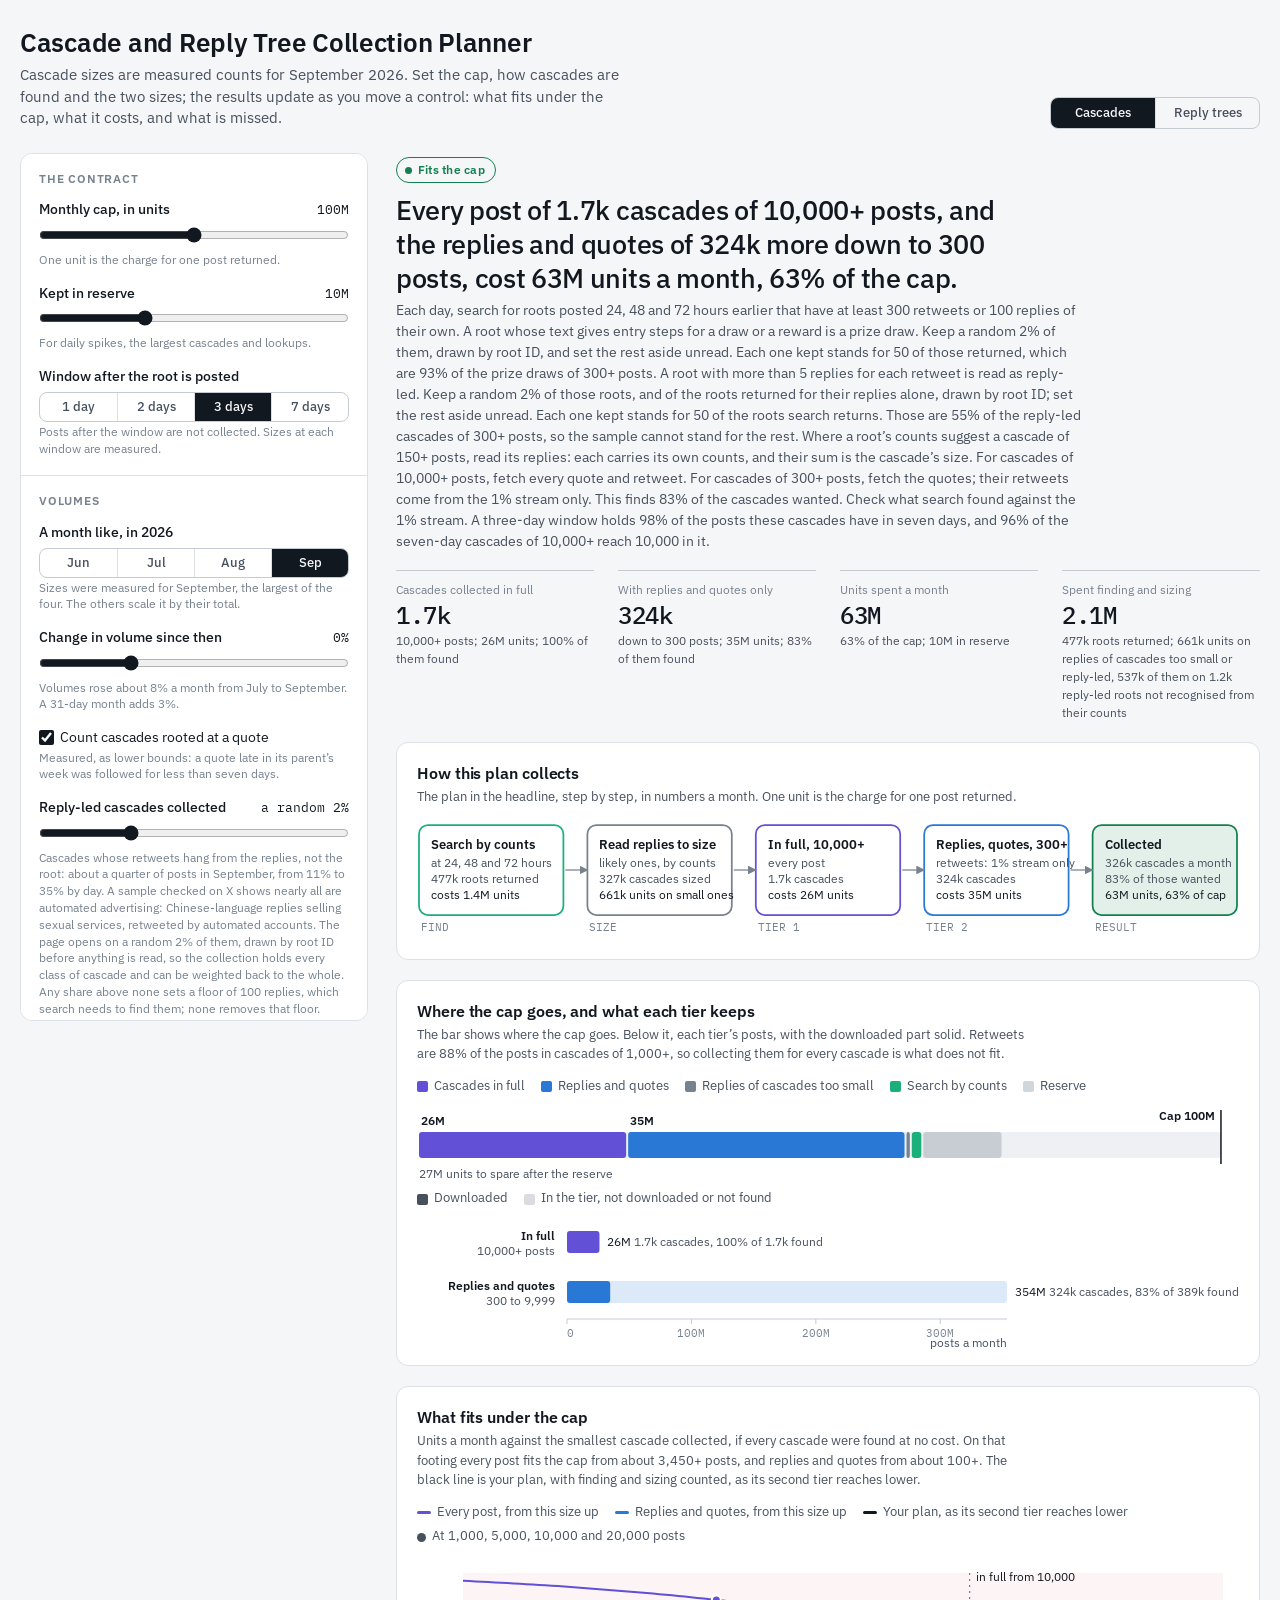
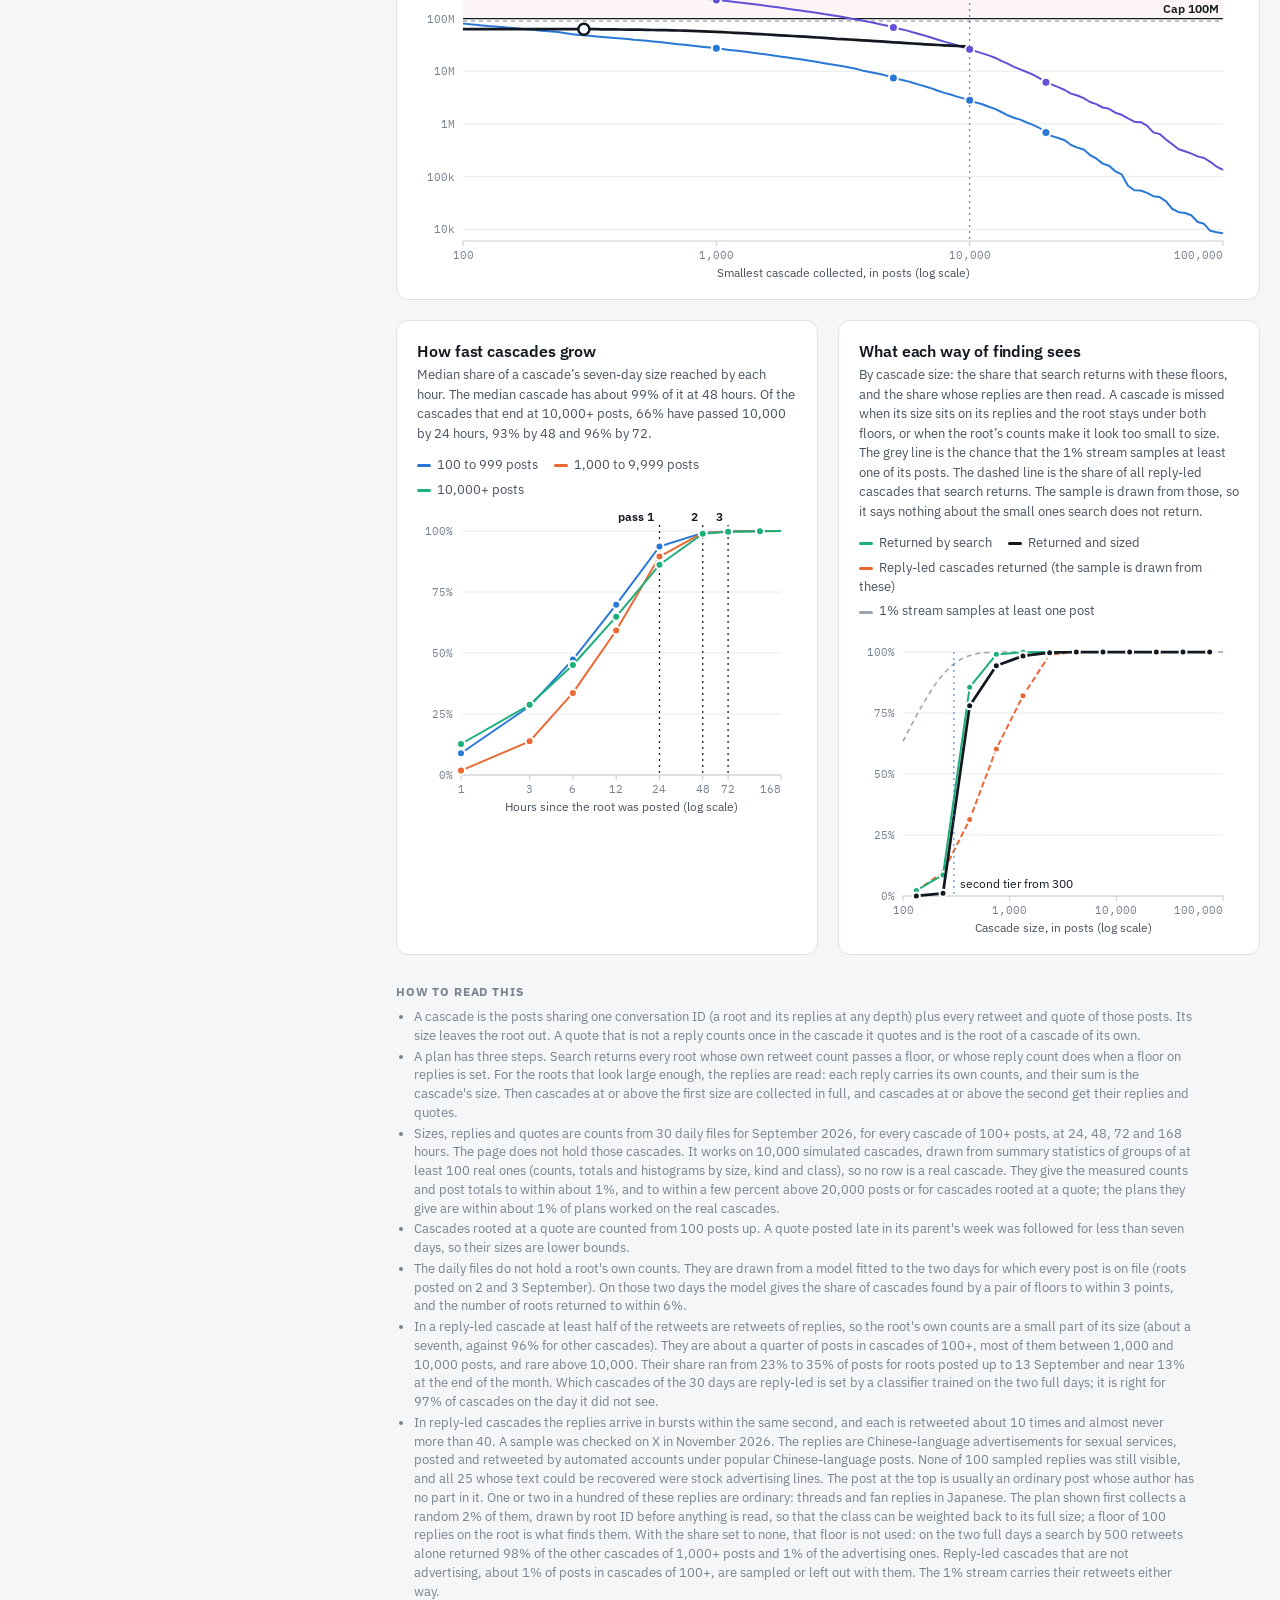
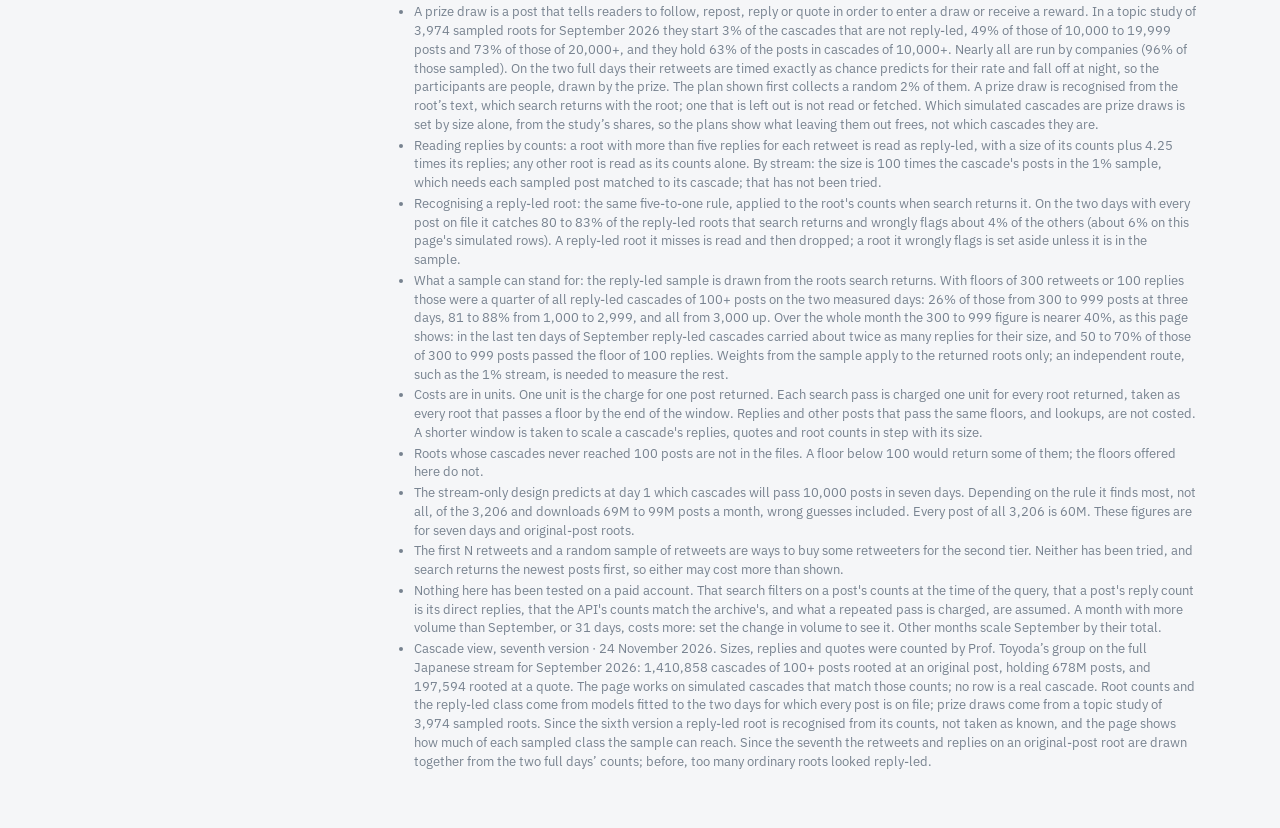
==== commit 4fc39ff5: "Cascade view, seventh version: a root's retweets and replies drawn together The retweets and replies" ====
--- a/index.html
+++ b/index.html
@@ -257,8 +257,8 @@
           <li>In reply-led cascades the replies arrive in bursts within the same second, and each is retweeted about 10 times and almost never more than 40. A sample was checked on X in November 2026. The replies are Chinese-language advertisements for sexual services, posted and retweeted by automated accounts under popular Chinese-language posts. None of 100 sampled replies was still visible, and all 25 whose text could be recovered were stock advertising lines. The post at the top is usually an ordinary post whose author has no part in it. One or two in a hundred of these replies are ordinary: threads and fan replies in Japanese. The plan shown first collects a random 2% of them, drawn by root ID before anything is read, so that the class can be weighted back to its full size; a floor of 100 replies on the root is what finds them. With the share set to none, that floor is not used: on the two full days a search by 500 retweets alone returned 98% of the other cascades of 1,000+ posts and 1% of the advertising ones. Reply-led cascades that are not advertising, about 1% of posts in cascades of 100+, are sampled or left out with them. The 1% stream carries their retweets either way.</li>
           <li>A prize draw is a post that tells readers to follow, repost, reply or quote in order to enter a draw or receive a reward. In a topic study of 3,974 sampled roots for September 2026 they start 3% of the cascades that are not reply-led, 49% of those of 10,000 to 19,999 posts and 73% of those of 20,000+, and they hold 63% of the posts in cascades of 10,000+. Nearly all are run by companies (96% of those sampled). On the two full days their retweets are timed exactly as chance predicts for their rate and fall off at night, so the participants are people, drawn by the prize. The plan shown first collects a random 2% of them. A prize draw is recognised from the root’s text, which search returns with the root; one that is left out is not read or fetched. Which simulated cascades are prize draws is set by size alone, from the study’s shares, so the plans show what leaving them out frees, not which cascades they are.</li>
           <li>Reading replies by counts: a root with more than five replies for each retweet is read as reply-led, with a size of its counts plus 4.25 times its replies; any other root is read as its counts alone. By stream: the size is 100 times the cascade's posts in the 1% sample, which needs each sampled post matched to its cascade; that has not been tried.</li>
-          <li>Recognising a reply-led root: the same five-to-one rule, applied to the root's counts when search returns it. On the two days with every post on file it catches 80 to 83% of the reply-led roots that search returns and wrongly flags about 4% of the others. A reply-led root it misses is read and then dropped; a root it wrongly flags is set aside unless it is in the sample.</li>
-          <li>What a sample can stand for: the reply-led sample is drawn from the roots search returns. With floors of 300 retweets or 100 replies those were a quarter of all reply-led cascades of 100+ posts on the two measured days: 26% of those from 300 to 999 posts at three days, 81 to 88% from 1,000 to 2,999, and all from 3,000 up. The simulated root counts on this page put the 300 to 999 figure nearer 40%. Weights from the sample apply to the returned roots only; an independent route, such as the 1% stream, is needed to measure the rest.</li>
+          <li>Recognising a reply-led root: the same five-to-one rule, applied to the root's counts when search returns it. On the two days with every post on file it catches 80 to 83% of the reply-led roots that search returns and wrongly flags about 4% of the others (about 6% on this page's simulated rows). A reply-led root it misses is read and then dropped; a root it wrongly flags is set aside unless it is in the sample.</li>
+          <li>What a sample can stand for: the reply-led sample is drawn from the roots search returns. With floors of 300 retweets or 100 replies those were a quarter of all reply-led cascades of 100+ posts on the two measured days: 26% of those from 300 to 999 posts at three days, 81 to 88% from 1,000 to 2,999, and all from 3,000 up. Over the whole month the 300 to 999 figure is nearer 40%, as this page shows: in the last ten days of September reply-led cascades carried about twice as many replies for their size, and 50 to 70% of those of 300 to 999 posts passed the floor of 100 replies. Weights from the sample apply to the returned roots only; an independent route, such as the 1% stream, is needed to measure the rest.</li>
           <li>Costs are in units. One unit is the charge for one post returned. Each search pass is charged one unit for every root returned, taken as every root that passes a floor by the end of the window. Replies and other posts that pass the same floors, and lookups, are not costed. A shorter window is taken to scale a cascade's replies, quotes and root counts in step with its size.</li>
           <li>Roots whose cascades never reached 100 posts are not in the files. A floor below 100 would return some of them; the floors offered here do not.</li>
           <li>The stream-only design predicts at day 1 which cascades will pass 10,000 posts in seven days. Depending on the rule it finds most, not all, of the 3,206 and downloads 69M to 99M posts a month, wrong guesses included. Every post of all 3,206 is 60M. These figures are for seven days and original-post roots.</li>
@@ -1861,8 +1861,9 @@
    counts and post totals by size match the measured ones. facts: measured aggregates.
    w: cascades a month that the row stands for. q: 1 if rooted at a quote. led: 1 if reply-led.
    s1, s2, s3, s7: size at 24, 48, 72 and 168 hours. rep, qt: replies and quotes at 7 days.
-   r0, d0, q0: the root's own retweets, direct replies and quotes at 7 days (drawn from the cascade model). */
-const CASCADE_TABLES = {"facts":{"days":30,"rows":10000,"synthetic":true,"min_cell":100,"main":{"n100":1410858,"posts100":677991658},"quote":{"n100":197594,"posts100":92432340},"passed10k":{"24":0.6640673736743605,"48":0.9254522769806612,"72":0.9572676232064878},"growth":{"hours":[1,3,6,12,24,48,72,120],"bands":{"100 to 999":[0.0888030888030888,0.281492002062952,0.47297297297297297,0.6982248520710059,0.9365079365079365,0.9922178988326849,0.998062015503876,1.0],"1,000 to 9,999":[0.01797222009451923,0.13812154696132597,0.33634814373730626,0.5923906814929725,0.8952579120869661,0.992157099326217,0.9973407791046971,0.9993180655771579],"10,000+":[0.1272191383781463,0.2875288720672873,0.45071036134647957,0.6486593114538501,0.8614469766996438,0.9889502194770008,0.9971316645548964,0.9993121710659253]}},"reply_led":{"share_of_cascades":0.1996288783137637,"share_of_posts":0.23727732650067504,"by_day_share_of_posts":{"2026-09-01":0.2690318159041889,"2026-09-02":0.24840291670701373,"2026-09-03":0.26261469937027,"2026-09-04":0.22548527393975693,"2026-09-05":0.2508542785370529,"2026-09-06":0.2599506015467357,"2026-09-07":0.22503082987340448,"2026-09-08":0.22750779991158396,"2026-09-09":0.3107322656991462,"2026-09-10":0.3291501394923221,"2026-09-11":0.30992376027872276,"2026-09-12":0.3481695699441409,"2026-09-13":0.31486945192737303,"2026-09-14":0.25376289776090993,"2026-09-15":0.24629609168123998,"2026-09-16":0.278173120623995,"2026-09-17":0.2911294297240815,"2026-09-18":0.250708809738775,"2026-09-19":0.284126285397575,"2026-09-20":0.2765499575660792,"2026-09-21":0.1194704269792037,"2026-09-22":0.18106364454972032,"2026-09-23":0.13285390060684749,"2026-09-24":0.2115397554840766,"2026-09-25":0.21150403066069665,"2026-09-26":0.1366508827407693,"2026-09-27":0.14081425492487343,"2026-09-28":0.13515589471095996,"2026-09-29":0.12729423291810477,"2026-09-30":0.10888655493133026}},"largest":400000,"rule":{"ratio":5,"kA":1.0,"kB":4.25,"note":"size from root counts: if direct replies > ratio x retweets, own + kB x replies; else kA x own"}},"rows":{"w":[729.82,729.82,729.82,729.82,729.82,729.82,729.82,729.82,729.82,729.82,729.82,729.82,729.82,729.82,729.82,729.82,729.82,729.82,729.82,729.82,729.82,729.82,729.82,729.82,729.82,729.82,729.82,729.82,729.82,729.82,729.82,729.82,729.82,729.82,729.82,729.82,729.82,729.82,729.82,729.82,729.82,729.82,729.82,729.82,729.82,729.82,729.82,729.82,729.82,729.82,729.82,729.82,729.82,729.82,729.82,729.82,729.82,729.82,729.82,729.82,729.82,729.82,729.82,729.82,729.82,729.82,729.82,729.82,729.82,729.82,729.82,729.82,729.82,729.82,729.82,729.82,729.82,729.82,729.82,729.82,729.82,729.82,729.82,729.82,729.82,729.82,729.82,729.82,729.82,729.82,729.82,729.82,729.82,729.82,729.82,729.82,729.82,729.82,729.82,729.82,729.82,729.82,729.82,729.82,729.82,729.82,729.82,729.82,729.82,729.82,729.82,729.82,729.82,729.82,729.82,729.82,729.82,729.82,729.82,729.82,729.82,729.82,729.82,729.82,729.82,729.82,729.82,729.82,729.82,729.82,729.82,729.82,729.82,729.82,729.82,729.82,729.82,729.82,729.82,729.82,729.82,729.82,729.82,729.82,729.82,729.82,729.82,729.82,729.82,729.82,729.82,729.82,729.82,729.82,729.82,729.82,729.82,729.82,729.82,729.82,729.82,729.82,729.82,729.82,729.82,729.82,729.82,729.82,729.82,729.82,729.82,729.82,729.82,729.82,729.82,729.82,729.82,729.82,729.82,729.82,729.82,729.82,729.82,729.82,729.82,729.82,729.82,729.82,729.82,729.82,729.82,729.82,729.82,729.82,729.82,729.82,729.82,729.82,729.82,729.82,729.82,729.82,729.82,729.82,729.82,632.201,632.201,632.201,632.201,632.201,632.201,632.201,632.201,632.201,632.201,632.201,632.201,632.201,632.201,632.201,632.201,632.201,632.201,632.201,632.201,632.201,632.201,632.201,632.201,632.201,632.201,632.201,632.201,632.201,632.201,632.201,632.201,632.201,632.201,632.201,632.201,632.201,632.201,632.201,632.201,632.201,632.201,632.201,632.201,632.201,632.201,632.201,632.201,632.201,632.201,632.201,632.201,632.201,632.201,632.201,632.201,632.201,632.201,632.201,632.201,632.201,632.201,632.201,632.201,632.201,632.201,632.201,632.201,632.201,632.201,632.201,632.201,632.201,632.201,632.201,632.201,632.201,632.201,632.201,632.201,632.201,632.201,632.201,632.201,632.201,632.201,632.201,632.201,632.201,632.201,632.201,632.201,632.201,632.201,632.201,632.201,632.201,632.201,632.201,632.201,632.201,632.201,632.201,632.201,632.201,632.201,632.201,632.201,632.201,632.201,632.201,632.201,632.201,632.201,632.201,632.201,632.201,632.201,632.201,632.201,632.201,632.201,632.201,632.201,632.201,632.201,632.201,632.201,632.201,632.201,632.201,632.201,632.201,632.201,632.201,632.201,632.201,632.201,632.201,632.201,632.201,632.201,632.201,632.201,632.201,632.201,632.201,632.201,632.201,632.201,632.201,632.201,632.201,632.201,632.201,632.201,632.201,632.201,632.201,632.201,632.201,632.201,632.201,632.201,632.201,632.201,632.201,632.201,632.201,632.201,632.201,632.201,632.201,632.201,632.201,632.201,632.201,632.201,632.201,632.201,632.201,632.201,632.201,632.201,632.201,632.201,632.201,632.201,632.201,632.201,632.201,632.201,632.201,632.201,632.201,632.201,632.201,632.201,632.201,632.201,632.201,632.201,632.201,632.201,632.201,632.201,632.201,632.201,632.201,632.201,632.201,632.201,632.201,632.201,545.308,545.308,545.308,545.308,545.308,545.308,545.308,545.308,545.308,545.308,545.308,545.308,545.308,545.308,545.308,545.308,545.308,545.308,545.308,545.308,545.308,545.308,545.308,545.308,545.308,545.308,545.308,545.308,545.308,545.308,545.308,545.308,545.308,545.308,545.308,545.308,545.308,545.308,545.308,545.308,545.308,545.308,545.308,545.308,545.308,545.308,545.308,545.308,545.308,545.308,545.308,545.308,545.308,545.308,545.308,545.308,545.308,545.308,545.308,545.308,545.308,545.308,545.308,545.308,545.308,545.308,545.308,545.308,545.308,545.308,545.308,545.308,545.308,545.308,545.308,545.308,545.308,545.308,545.308,545.308,545.308,545.308,545.308,545.308,545.308,545.308,545.308,545.308,545.308,545.308,545.308,545.308,545.308,545.308,545.308,545.308,545.308,545.308,545.308,545.308,545.308,545.308,545.308,545.308,545.308,545.308,545.308,545.308,545.308,545.308,545.308,545.308,545.308,545.308,545.308,545.308,545.308,545.308,545.308,545.308,545.308,545.308,545.308,545.308,545.308,545.308,545.308,545.308,545.308,545.308,545.308,545.308,545.308,545.308,545.308,545.308,545.308,545.308,545.308,545.308,545.308,545.308,545.308,545.308,545.308,545.308,545.308,545.308,545.308,545.308,545.308,545.308,545.308,545.308,545.308,545.308,545.308,545.308,545.308,545.308,545.308,545.308,545.308,545.308,545.308,545.308,545.308,545.308,545.308,545.308,545.308,545.308,545.308,545.308,545.308,545.308,545.308,545.308,545.308,545.308,545.308,545.308,545.308,545.308,545.308,545.308,545.308,545.308,545.308,545.308,545.308,545.308,545.308,545.308,545.308,545.308,545.308,545.308,545.308,545.308,545.308,545.308,545.308,545.308,545.308,545.308,545.308,545.308,545.308,545.308,545.308,545.308,545.308,545.308,471.858,471.858,471.858,471.858,471.858,471.858,471.858,471.858,471.858,471.858,471.858,471.858,471.858,471.858,471.858,471.858,471.858,471.858,471.858,471.858,471.858,471.858,471.858,471.858,471.858,471.858,471.858,471.858,471.858,471.858,471.858,471.858,471.858,471.858,471.858,471.858,471.858,471.858,471.858,471.858,471.858,471.858,471.858,471.858,471.858,471.858,471.858,471.858,471.858,471.858,471.858,471.858,471.858,471.858,471.858,471.858,471.858,471.858,471.858,471.858,471.858,471.858,471.858,471.858,471.858,471.858,471.858,471.858,471.858,471.858,471.858,471.858,471.858,471.858,471.858,471.858,471.858,471.858,471.858,471.858,471.858,471.858,471.858,471.858,471.858,471.858,471.858,471.858,471.858,471.858,471.858,471.858,471.858,471.858,471.858,471.858,471.858,471.858,471.858,471.858,471.858,471.858,471.858,471.858,471.858,471.858,471.858,471.858,471.858,471.858,471.858,471.858,471.858,471.858,471.858,471.858,471.858,471.858,471.858,471.858,471.858,471.858,471.858,471.858,471.858,471.858,471.858,471.858,471.858,471.858,471.858,471.858,471.858,471.858,471.858,471.858,471.858,471.858,471.858,471.858,471.858,471.858,471.858,471.858,471.858,471.858,471.858,471.858,471.858,471.858,471.858,471.858,471.858,471.858,471.858,471.858,471.858,471.858,471.858,471.858,471.858,471.858,471.858,471.858,471.858,471.858,471.858,471.858,471.858,471.858,471.858,471.858,471.858,471.858,471.858,471.858,471.858,471.858,471.858,471.858,471.858,471.858,471.858,471.858,471.858,471.858,471.858,471.858,471.858,471.858,471.858,471.858,471.858,471.858,471.858,471.858,471.858,471.858,471.858,471.858,471.858,471.858,471.858,471.858,471.858,471.858,471.858,471.858,471.858,471.858,471.858,408.262,408.262,408.262,408.262,408.262,408.262,408.262,408.262,408.262,408.262,408.262,408.262,408.262,408.262,408.262,408.262,408.262,408.262,408.262,408.262,408.262,408.262,408.262,408.262,408.262,408.262,408.262,408.262,408.262,408.262,408.262,408.262,408.262,408.262,408.262,408.262,408.262,408.262,408.262,408.262,408.262,408.262,408.262,408.262,408.262,408.262,408.262,408.262,408.262,408.262,408.262,408.262,408.262,408.262,408.262,408.262,408.262,408.262,408.262,408.262,408.262,408.262,408.262,408.262,408.262,408.262,408.262,408.262,408.262,408.262,408.262,408.262,408.262,408.262,408.262,408.262,408.262,408.262,408.262,408.262,408.262,408.262,408.262,408.262,408.262,408.262,408.262,408.262,408.262,408.262,408.262,408.262,408.262,408.262,408.262,408.262,408.262,408.262,408.262,408.262,408.262,408.262,408.262,408.262,408.262,408.262,408.262,408.262,408.262,408.262,408.262,408.262,408.262,408.262,408.262,408.262,408.262,408.262,408.262,408.262,408.262,408.262,408.262,408.262,408.262,408.262,408.262,408.262,408.262,408.262,408.262,408.262,408.262,408.262,408.262,408.262,408.262,408.262,408.262,408.262,408.262,408.262,408.262,408.262,408.262,408.262,408.262,408.262,408.262,408.262,408.262,408.262,408.262,408.262,408.262,408.262,408.262,408.262,408.262,408.262,408.262,408.262,408.262,408.262,408.262,408.262,408.262,408.262,408.262,408.262,408.262,408.262,408.262,408.262,408.262,408.262,408.262,408.262,408.262,408.262,408.262,408.262,408.262,408.262,408.262,408.262,408.262,408.262,408.262,408.262,408.262,408.262,408.262,408.262,408.262,408.262,408.262,408.262,408.262,408.262,408.262,408.262,408.262,408.262,408.262,408.262,353.465,353.465,353.465,353.465,353.465,353.465,353.465,353.465,353.465,353.465,353.465,353.465,353.465,353.465,353.465,353.465,353.465,353.465,353.465,353.465,353.465,353.465,353.465,353.465,353.465,353.465,353.465,353.465,353.465,353.465,353.465,353.465,353.465,353.465,353.465,353.465,353.465,353.465,353.465,353.465,353.465,353.465,353.465,353.465,353.465,353.465,353.465,353.465,353.465,353.465,353.465,353.465,353.465,353.465,353.465,353.465,353.465,353.465,353.465,353.465,353.465,353.465,353.465,353.465,353.465,353.465,353.465,353.465,353.465,353.465,353.465,353.465,353.465,353.465,353.465,353.465,353.465,353.465,353.465,353.465,353.465,353.465,353.465,353.465,353.465,353.465,353.465,353.465,353.465,353.465,353.465,353.465,353.465,353.465,353.465,353.465,353.465,353.465,353.465,353.465,353.465,353.465,353.465,353.465,353.465,353.465,353.465,353.465,353.465,353.465,353.465,353.465,353.465,353.465,353.465,353.465,353.465,353.465,353.465,353.465,353.465,353.465,353.465,353.465,353.465,353.465,353.465,353.465,353.465,353.465,353.465,353.465,353.465,353.465,353.465,353.465,353.465,353.465,353.465,353.465,353.465,353.465,353.465,353.465,353.465,353.465,353.465,353.465,353.465,353.465,353.465,353.465,353.465,353.465,353.465,353.465,353.465,353.465,353.465,353.465,353.465,353.465,353.465,353.465,353.465,353.465,353.465,353.465,353.465,353.465,353.465,353.465,353.465,353.465,353.465,353.465,353.465,353.465,353.465,353.465,353.465,353.465,353.465,353.465,353.465,353.465,353.465,353.465,353.465,353.465,353.465,353.465,353.465,353.465,353.465,353.465,353.465,353.465,353.465,353.465,353.465,353.465,353.465,353.465,353.465,353.465,353.465,353.465,353.465,353.465,353.465,353.465,353.465,353.465,353.465,306.126,306.126,306.126,306.126,306.126,306.126,306.126,306.126,306.126,306.126,306.126,306.126,306.126,306.126,306.126,306.126,306.126,306.126,306.126,306.126,306.126,306.126,306.126,306.126,306.126,306.126,306.126,306.126,306.126,306.126,306.126,306.126,306.126,306.126,306.126,306.126,306.126,306.126,306.126,306.126,306.126,306.126,306.126,306.126,306.126,306.126,306.126,306.126,306.126,306.126,306.126,306.126,306.126,306.126,306.126,306.126,306.126,306.126,306.126,306.126,306.126,306.126,306.126,306.126,306.126,306.126,306.126,306.126,306.126,306.126,306.126,306.126,306.126,306.126,306.126,306.126,306.126,306.126,306.126,306.126,306.126,306.126,306.126,306.126,306.126,306.126,306.126,306.126,306.126,306.126,306.126,306.126,306.126,306.126,306.126,306.126,306.126,306.126,306.126,306.126,306.126,306.126,306.126,306.126,306.126,306.126,306.126,306.126,306.126,306.126,306.126,306.126,306.126,306.126,306.126,306.126,306.126,306.126,306.126,306.126,306.126,306.126,306.126,306.126,306.126,306.126,306.126,306.126,306.126,306.126,306.126,306.126,306.126,306.126,306.126,306.126,306.126,306.126,306.126,306.126,306.126,306.126,306.126,306.126,306.126,306.126,306.126,306.126,306.126,306.126,306.126,306.126,306.126,306.126,306.126,306.126,306.126,306.126,306.126,306.126,306.126,306.126,306.126,306.126,306.126,306.126,306.126,306.126,306.126,306.126,306.126,306.126,306.126,306.126,306.126,306.126,306.126,306.126,306.126,306.126,306.126,306.126,306.126,306.126,306.126,306.126,306.126,306.126,306.126,306.126,306.126,306.126,306.126,306.126,306.126,306.126,306.126,306.126,306.126,306.126,306.126,306.126,306.126,306.126,306.126,306.126,306.126,306.126,306.126,306.126,306.126,306.126,306.126,306.126,306.126,306.126,306.126,306.126,306.126,306.126,306.126,306.126,306.126,306.126,306.126,306.126,306.126,306.126,306.126,306.126,306.126,306.126,306.126,306.126,306.126,306.126,306.126,306.126,306.126,306.126,306.126,306.126,306.126,306.126,306.126,306.126,271.438,271.438,271.438,271.438,271.438,271.438,271.438,271.438,271.438,271.438,271.438,271.438,271.438,271.438,271.438,271.438,271.438,271.438,271.438,271.438,271.438,271.438,271.438,271.438,271.438,271.438,271.438,271.438,271.438,271.438,271.438,271.438,271.438,271.438,271.438,271.438,271.438,271.438,271.438,271.438,271.438,271.438,271.438,271.438,271.438,271.438,271.438,271.438,271.438,271.438,271.438,271.438,271.438,271.438,271.438,271.438,271.438,271.438,271.438,271.438,271.438,271.438,271.438,271.438,271.438,271.438,271.438,271.438,271.438,271.438,271.438,271.438,271.438,271.438,271.438,271.438,271.438,271.438,271.438,271.438,271.438,271.438,271.438,271.438,271.438,271.438,271.438,271.438,271.438,271.438,271.438,271.438,271.438,271.438,271.438,271.438,271.438,271.438,271.438,271.438,271.438,271.438,271.438,271.438,271.438,271.438,271.438,271.438,271.438,271.438,271.438,271.438,271.438,271.438,271.438,271.438,271.438,271.438,271.438,271.438,271.438,271.438,271.438,271.438,271.438,271.438,271.438,271.438,271.438,271.438,271.438,271.438,271.438,271.438,271.438,271.438,271.438,235.541,235.541,235.541,235.541,235.541,235.541,235.541,235.541,235.541,235.541,235.541,235.541,235.541,235.541,235.541,235.541,235.541,235.541,235.541,235.541,235.541,235.541,235.541,235.541,235.541,235.541,235.541,235.541,235.541,235.541,235.541,235.541,235.541,235.541,235.541,235.541,235.541,235.541,235.541,235.541,235.541,235.541,235.541,235.541,235.541,235.541,235.541,235.541,235.541,235.541,235.541,235.541,235.541,235.541,235.541,235.541,235.541,235.541,235.541,235.541,235.541,235.541,235.541,235.541,235.541,235.541,235.541,235.541,235.541,235.541,235.541,235.541,235.541,235.541,235.541,235.541,235.541,235.541,235.541,235.541,235.541,235.541,235.541,235.541,235.541,235.541,235.541,235.541,235.541,235.541,235.541,235.541,235.541,235.541,235.541,235.541,235.541,235.541,235.541,235.541,235.541,235.541,235.541,235.541,235.541,235.541,235.541,235.541,235.541,235.541,235.541,235.541,235.541,235.541,235.541,235.541,235.541,235.541,235.541,235.541,235.541,235.541,235.541,235.541,235.541,235.541,235.541,235.541,235.541,235.541,235.541,235.541,235.541,235.541,235.541,235.541,235.541,235.541,235.541,235.541,235.541,235.541,235.541,235.541,235.541,235.541,235.541,235.541,235.541,235.541,235.541,235.541,235.541,235.541,235.541,235.541,235.541,235.541,235.541,235.541,235.541,235.541,235.541,235.541,235.541,235.541,235.541,235.541,235.541,235.541,235.541,235.541,235.541,235.541,235.541,235.541,235.541,235.541,235.541,235.541,235.541,235.541,235.541,235.541,235.541,235.541,235.541,235.541,235.541,235.541,235.541,235.541,235.541,235.541,235.541,235.541,235.541,235.541,235.541,235.541,235.541,235.541,235.541,235.541,235.541,235.541,235.541,235.541,235.541,235.541,235.541,235.541,235.541,235.541,235.541,235.541,235.541,235.541,235.541,235.541,235.541,235.541,235.541,235.541,235.541,235.541,235.541,235.541,235.541,235.541,235.541,235.541,235.541,235.541,235.541,235.541,235.541,235.541,235.541,235.541,235.541,235.541,235.541,235.541,235.541,235.541,235.541,235.541,235.541,235.541,235.541,235.541,235.541,235.541,235.541,235.541,235.541,235.541,235.541,235.541,235.541,235.541,235.541,235.541,235.541,235.541,235.541,235.541,235.541,235.541,235.541,235.541,235.541,235.541,235.541,235.541,235.541,235.541,235.541,235.541,235.541,235.541,235.541,235.541,235.541,235.541,235.541,235.541,235.541,235.541,235.541,235.541,235.541,235.541,235.541,235.541,198.816,198.816,198.816,198.816,198.816,198.816,198.816,198.816,198.816,198.816,198.816,198.816,198.816,198.816,198.816,198.816,198.816,198.816,198.816,198.816,198.816,198.816,198.816,198.816,198.816,198.816,198.816,198.816,198.816,198.816,198.816,198.816,198.816,198.816,198.816,198.816,198.816,198.816,198.816,198.816,198.816,198.816,198.816,198.816,198.816,198.816,198.816,198.816,198.816,198.816,198.816,198.816,198.816,198.816,198.816,198.816,198.816,198.816,198.816,198.816,198.816,198.816,198.816,198.816,198.816,198.816,198.816,198.816,198.816,198.816,198.816,198.816,198.816,198.816,198.816,198.816,198.816,198.816,198.816,198.816,198.816,198.816,198.816,198.816,198.816,198.816,198.816,198.816,198.816,198.816,198.816,198.816,198.816,198.816,198.816,198.816,198.816,198.816,198.816,198.816,198.816,198.816,198.816,198.816,198.816,198.816,198.816,198.816,198.816,198.816,198.816,198.816,198.816,198.816,198.816,198.816,198.816,198.816,198.816,198.816,198.816,198.816,198.816,198.816,198.816,198.816,198.816,198.816,198.816,198.816,198.816,198.816,198.816,198.816,198.816,198.816,198.816,198.816,198.816,198.816,198.816,198.816,198.816,198.816,198.816,198.816,198.816,198.816,198.816,198.816,198.816,198.816,198.816,198.816,198.816,198.816,198.816,198.816,198.816,198.816,198.816,198.816,198.816,198.816,198.816,198.816,198.816,198.816,198.816,198.816,198.816,198.816,198.816,198.816,198.816,198.816,198.816,198.816,198.816,198.816,198.816,198.816,198.816,198.816,198.816,198.816,198.816,198.816,198.816,198.816,198.816,198.816,198.816,198.816,198.816,198.816,198.816,198.816,198.816,198.816,198.816,198.816,198.816,198.816,198.816,198.816,198.816,198.816,198.816,198.816,198.816,198.816,198.816,198.816,198.816,198.816,198.816,171.552,171.552,171.552,171.552,171.552,171.552,171.552,171.552,171.552,171.552,171.552,171.552,171.552,171.552,171.552,171.552,171.552,171.552,171.552,171.552,171.552,171.552,171.552,171.552,171.552,171.552,171.552,171.552,171.552,171.552,171.552,171.552,171.552,171.552,171.552,171.552,171.552,171.552,171.552,171.552,171.552,171.552,171.552,171.552,171.552,171.552,171.552,171.552,171.552,171.552,171.552,171.552,171.552,171.552,171.552,171.552,171.552,171.552,171.552,171.552,171.552,171.552,171.552,171.552,171.552,171.552,171.552,171.552,171.552,171.552,171.552,171.552,171.552,171.552,171.552,171.552,171.552,171.552,171.552,171.552,171.552,171.552,171.552,171.552,171.552,171.552,171.552,171.552,171.552,171.552,171.552,171.552,171.552,171.552,171.552,171.552,171.552,171.552,171.552,171.552,171.552,171.552,171.552,171.552,171.552,171.552,171.552,171.552,171.552,171.552,171.552,171.552,171.552,171.552,171.552,171.552,171.552,171.552,171.552,171.552,171.552,171.552,171.552,171.552,171.552,171.552,171.552,171.552,171.552,171.552,171.552,171.552,171.552,171.552,171.552,171.552,171.552,171.552,171.552,171.552,171.552,171.552,171.552,171.552,171.552,171.552,171.552,171.552,171.552,171.552,171.552,171.552,171.552,171.552,171.552,171.552,171.552,171.552,171.552,171.552,171.552,171.552,171.552,171.552,171.552,171.552,171.552,171.552,171.552,171.552,171.552,171.552,171.552,171.552,171.552,171.552,171.552,171.552,171.552,171.552,171.552,171.552,171.552,171.552,171.552,171.552,171.552,171.552,171.552,171.552,171.552,171.552,171.552,171.552,171.552,171.552,171.552,171.552,171.552,171.552,171.552,171.552,171.552,171.552,171.552,171.552,171.552,171.552,171.552,171.552,171.552,171.552,148.915,148.915,148.915,148.915,148.915,148.915,148.915,148.915,148.915,148.915,148.915,148.915,148.915,148.915,148.915,148.915,148.915,148.915,148.915,148.915,148.915,148.915,148.915,148.915,148.915,148.915,148.915,148.915,148.915,148.915,148.915,148.915,148.915,148.915,148.915,148.915,148.915,148.915,148.915,148.915,148.915,148.915,148.915,148.915,148.915,148.915,148.915,148.915,148.915,148.915,148.915,148.915,148.915,148.915,148.915,148.915,148.915,148.915,148.915,148.915,148.915,148.915,148.915,148.915,148.915,148.915,148.915,148.915,148.915,148.915,148.915,148.915,148.915,148.915,148.915,148.915,148.915,148.915,148.915,148.915,148.915,148.915,148.915,148.915,148.915,148.915,148.915,148.915,148.915,148.915,148.915,148.915,148.915,148.915,148.915,148.915,148.915,148.915,148.915,148.915,148.915,148.915,148.915,148.915,148.915,148.915,148.915,148.915,148.915,148.915,148.915,148.915,148.915,148.915,148.915,148.915,148.915,148.915,148.915,148.915,148.915,148.915,148.915,148.915,148.915,148.915,148.915,148.915,148.915,148.915,148.915,148.915,148.915,148.915,148.915,148.915,148.915,148.915,148.915,148.915,148.915,148.915,148.915,148.915,148.915,148.915,148.915,148.915,148.915,148.915,148.915,148.915,148.915,148.915,148.915,148.915,148.915,148.915,148.915,148.915,148.915,148.915,148.915,148.915,148.915,148.915,148.915,148.915,148.915,148.915,148.915,148.915,148.915,148.915,148.915,148.915,148.915,148.915,148.915,148.915,148.915,148.915,148.915,148.915,148.915,148.915,148.915,148.915,148.915,148.915,148.915,148.915,148.915,148.915,148.915,148.915,148.915,148.915,148.915,148.915,148.915,148.915,148.915,148.915,148.915,148.915,148.915,148.915,148.915,148.915,148.915,148.915,148.915,128.753,128.753,128.753,128.753,128.753,128.753,128.753,128.753,128.753,128.753,128.753,128.753,128.753,128.753,128.753,128.753,128.753,128.753,128.753,128.753,128.753,128.753,128.753,128.753,128.753,128.753,128.753,128.753,128.753,128.753,128.753,128.753,128.753,128.753,128.753,128.753,128.753,128.753,128.753,128.753,128.753,128.753,128.753,128.753,128.753,128.753,128.753,128.753,128.753,128.753,128.753,128.753,128.753,128.753,128.753,128.753,128.753,128.753,128.753,128.753,128.753,128.753,128.753,128.753,128.753,128.753,128.753,128.753,128.753,128.753,128.753,128.753,128.753,128.753,128.753,128.753,128.753,128.753,128.753,128.753,128.753,128.753,128.753,128.753,128.753,128.753,128.753,128.753,128.753,128.753,128.753,128.753,128.753,128.753,128.753,128.753,128.753,128.753,128.753,128.753,128.753,128.753,128.753,128.753,128.753,128.753,128.753,128.753,128.753,128.753,128.753,128.753,128.753,128.753,128.753,128.753,128.753,128.753,128.753,128.753,128.753,128.753,128.753,128.753,128.753,128.753,128.753,128.753,128.753,128.753,128.753,128.753,128.753,128.753,128.753,128.753,128.753,128.753,128.753,128.753,128.753,128.753,128.753,128.753,128.753,128.753,128.753,128.753,128.753,128.753,128.753,128.753,128.753,128.753,128.753,128.753,128.753,128.753,128.753,128.753,128.753,128.753,128.753,128.753,128.753,128.753,128.753,128.753,128.753,128.753,128.753,128.753,128.753,128.753,128.753,128.753,128.753,128.753,128.753,128.753,128.753,128.753,128.753,128.753,128.753,128.753,128.753,128.753,128.753,128.753,128.753,128.753,128.753,128.753,128.753,128.753,128.753,128.753,128.753,128.753,128.753,128.753,128.753,128.753,128.753,128.753,128.753,128.753,128.753,128.753,128.753,128.753,128.753,128.753,128.753,111.829,111.829,111.829,111.829,111.829,111.829,111.829,111.829,111.829,111.829,111.829,111.829,111.829,111.829,111.829,111.829,111.829,111.829,111.829,111.829,111.829,111.829,111.829,111.829,111.829,111.829,111.829,111.829,111.829,111.829,111.829,111.829,111.829,111.829,111.829,111.829,111.829,111.829,111.829,111.829,111.829,111.829,111.829,111.829,111.829,111.829,111.829,111.829,111.829,111.829,111.829,111.829,111.829,111.829,111.829,111.829,111.829,111.829,111.829,111.829,111.829,111.829,111.829,111.829,111.829,111.829,111.829,111.829,111.829,111.829,111.829,111.829,111.829,111.829,111.829,111.829,111.829,111.829,111.829,111.829,111.829,111.829,111.829,111.829,111.829,111.829,111.829,111.829,111.829,111.829,111.829,111.829,111.829,111.829,111.829,111.829,111.829,111.829,111.829,111.829,111.829,111.829,111.829,111.829,111.829,111.829,111.829,111.829,111.829,111.829,111.829,111.829,111.829,111.829,111.829,111.829,111.829,111.829,111.829,111.829,111.829,111.829,111.829,111.829,111.829,111.829,111.829,111.829,111.829,111.829,111.829,111.829,111.829,111.829,111.829,111.829,111.829,111.829,111.829,111.829,111.829,111.829,111.829,111.829,111.829,111.829,111.829,111.829,111.829,111.829,111.829,111.829,111.829,111.829,111.829,111.829,111.829,111.829,111.829,111.829,111.829,111.829,111.829,111.829,111.829,111.829,111.829,111.829,111.829,111.829,111.829,111.829,111.829,111.829,111.829,111.829,111.829,111.829,111.829,111.829,111.829,111.829,111.829,111.829,111.829,111.829,111.829,111.829,111.829,111.829,111.829,111.829,111.829,111.829,111.829,111.829,111.829,111.829,111.829,111.829,111.829,111.829,111.829,111.829,111.829,111.829,111.829,111.829,111.829,111.829,96.918,96.918,96.918,96.918,96.918,96.918,96.918,96.918,96.918,96.918,96.918,96.918,96.918,96.918,96.918,96.918,96.918,96.918,96.918,96.918,96.918,96.918,96.918,96.918,96.918,96.918,96.918,96.918,96.918,96.918,96.918,96.918,96.918,96.918,96.918,96.918,96.918,96.918,96.918,96.918,96.918,96.918,96.918,96.918,96.918,96.918,96.918,96.918,96.918,96.918,96.918,96.918,96.918,96.918,96.918,96.918,96.918,96.918,96.918,96.918,96.918,96.918,96.918,96.918,96.918,96.918,96.918,96.918,96.918,96.918,96.918,96.918,96.918,96.918,96.918,96.918,96.918,96.918,96.918,96.918,96.918,96.918,96.918,96.918,96.918,96.918,96.918,96.918,96.918,96.918,96.918,96.918,96.918,96.918,96.918,96.918,96.918,96.918,96.918,96.918,96.918,96.918,96.918,96.918,96.918,96.918,96.918,96.918,96.918,96.918,96.918,96.918,96.918,96.918,96.918,96.918,96.918,96.918,96.918,96.918,96.918,96.918,96.918,96.918,96.918,96.918,96.918,96.918,96.918,96.918,96.918,96.918,96.918,96.918,96.918,96.918,96.918,96.918,96.918,96.918,96.918,96.918,96.918,96.918,96.918,96.918,96.918,96.918,96.918,96.918,96.918,96.918,96.918,96.918,96.918,96.918,96.918,96.918,96.918,96.918,96.918,96.918,96.918,96.918,96.918,96.918,96.918,96.918,96.918,96.918,96.918,96.918,96.918,96.918,96.918,96.918,96.918,96.918,96.918,96.918,96.918,96.918,96.918,96.918,96.918,96.918,96.918,96.918,96.918,96.918,96.918,96.918,96.918,96.918,96.918,96.918,96.918,96.918,96.918,96.918,96.918,96.918,96.918,96.918,96.918,96.918,96.918,83.678,83.678,83.678,83.678,83.678,83.678,83.678,83.678,83.678,83.678,83.678,83.678,83.678,83.678,83.678,83.678,83.678,83.678,83.678,83.678,83.678,83.678,83.678,83.678,83.678,83.678,83.678,83.678,83.678,83.678,83.678,83.678,83.678,83.678,83.678,83.678,83.678,83.678,83.678,83.678,83.678,83.678,83.678,83.678,83.678,83.678,83.678,83.678,83.678,83.678,83.678,83.678,83.678,83.678,83.678,83.678,83.678,83.678,83.678,83.678,83.678,83.678,83.678,83.678,83.678,83.678,83.678,83.678,83.678,83.678,83.678,83.678,83.678,83.678,83.678,83.678,83.678,83.678,83.678,83.678,83.678,83.678,83.678,83.678,83.678,83.678,83.678,83.678,83.678,83.678,83.678,83.678,83.678,83.678,83.678,83.678,83.678,83.678,83.678,83.678,83.678,83.678,83.678,83.678,83.678,83.678,83.678,83.678,83.678,83.678,83.678,83.678,83.678,83.678,83.678,83.678,83.678,83.678,83.678,83.678,83.678,83.678,83.678,83.678,83.678,83.678,83.678,83.678,83.678,83.678,83.678,83.678,83.678,83.678,83.678,83.678,83.678,83.678,83.678,83.678,83.678,83.678,83.678,83.678,83.678,83.678,83.678,83.678,83.678,83.678,83.678,83.678,83.678,83.678,83.678,83.678,83.678,83.678,83.678,83.678,83.678,83.678,83.678,83.678,83.678,83.678,83.678,83.678,83.678,83.678,83.678,83.678,83.678,83.678,83.678,83.678,83.678,83.678,83.678,83.678,83.678,83.678,83.678,83.678,83.678,83.678,83.678,83.678,83.678,83.678,83.678,83.678,83.678,83.678,83.678,83.678,83.678,83.678,83.678,83.678,83.678,83.678,72.648,72.648,72.648,72.648,72.648,72.648,72.648,72.648,72.648,72.648,72.648,72.648,72.648,72.648,72.648,72.648,72.648,72.648,72.648,72.648,72.648,72.648,72.648,72.648,72.648,72.648,72.648,72.648,72.648,72.648,72.648,72.648,72.648,72.648,72.648,72.648,72.648,72.648,72.648,72.648,72.648,72.648,72.648,72.648,72.648,72.648,72.648,72.648,72.648,72.648,72.648,72.648,72.648,72.648,72.648,72.648,72.648,72.648,72.648,72.648,72.648,72.648,72.648,72.648,72.648,72.648,72.648,72.648,72.648,72.648,72.648,72.648,72.648,72.648,72.648,72.648,72.648,72.648,72.648,72.648,72.648,72.648,72.648,72.648,72.648,72.648,72.648,72.648,72.648,72.648,72.648,72.648,72.648,72.648,72.648,72.648,72.648,72.648,72.648,72.648,72.648,72.648,72.648,72.648,72.648,72.648,72.648,72.648,72.648,72.648,72.648,72.648,72.648,72.648,72.648,72.648,72.648,72.648,72.648,72.648,72.648,72.648,72.648,72.648,72.648,72.648,72.648,72.648,72.648,72.648,72.648,72.648,72.648,72.648,72.648,72.648,72.648,72.648,72.648,72.648,72.648,72.648,72.648,72.648,72.648,72.648,72.648,72.648,72.648,72.648,72.648,72.648,72.648,72.648,72.648,72.648,72.648,72.648,72.648,72.648,72.648,72.648,72.648,72.648,72.648,72.648,72.648,72.648,72.648,72.648,72.648,72.648,72.648,72.648,72.648,72.648,72.648,72.648,72.648,72.648,72.648,72.648,72.648,72.648,72.648,72.648,72.648,72.648,72.648,72.648,72.648,72.648,72.648,72.648,72.648,72.648,72.648,72.648,72.648,62.865,62.865,62.865,62.865,62.865,62.865,62.865,62.865,62.865,62.865,62.865,62.865,62.865,62.865,62.865,62.865,62.865,62.865,62.865,62.865,62.865,62.865,62.865,62.865,62.865,62.865,62.865,62.865,62.865,62.865,62.865,62.865,62.865,62.865,62.865,62.865,62.865,62.865,62.865,62.865,62.865,62.865,62.865,62.865,62.865,62.865,62.865,62.865,62.865,62.865,62.865,62.865,62.865,62.865,62.865,62.865,62.865,62.865,62.865,62.865,62.865,62.865,62.865,62.865,62.865,62.865,62.865,62.865,62.865,62.865,62.865,62.865,62.865,62.865,62.865,62.865,62.865,62.865,62.865,62.865,62.865,62.865,62.865,62.865,62.865,62.865,62.865,62.865,62.865,62.865,62.865,62.865,62.865,62.865,62.865,62.865,62.865,62.865,62.865,62.865,62.865,62.865,62.865,62.865,62.865,62.865,62.865,62.865,62.865,62.865,62.865,62.865,62.865,62.865,62.865,62.865,62.865,62.865,62.865,62.865,62.865,62.865,62.865,62.865,62.865,62.865,62.865,62.865,62.865,62.865,62.865,62.865,62.865,62.865,62.865,62.865,62.865,62.865,62.865,62.865,62.865,62.865,62.865,62.865,62.865,62.865,62.865,62.865,62.865,62.865,62.865,62.865,62.865,62.865,62.865,62.865,62.865,62.865,62.865,62.865,62.865,62.865,62.865,62.865,62.865,62.865,62.865,62.865,62.865,62.865,62.865,62.865,62.865,62.865,62.865,62.865,62.865,62.865,62.865,62.865,62.865,62.865,62.865,62.865,62.865,62.865,62.865,62.865,62.865,62.865,62.865,62.865,54.394,54.394,54.394,54.394,54.394,54.394,54.394,54.394,54.394,54.394,54.394,54.394,54.394,54.394,54.394,54.394,54.394,54.394,54.394,54.394,54.394,54.394,54.394,54.394,54.394,54.394,54.394,54.394,54.394,54.394,54.394,54.394,54.394,54.394,54.394,54.394,54.394,54.394,54.394,54.394,54.394,54.394,54.394,54.394,54.394,54.394,54.394,54.394,54.394,54.394,54.394,54.394,54.394,54.394,54.394,54.394,54.394,54.394,54.394,54.394,54.394,54.394,54.394,54.394,54.394,54.394,54.394,54.394,54.394,54.394,54.394,54.394,54.394,54.394,54.394,54.394,54.394,54.394,54.394,54.394,54.394,54.394,54.394,54.394,54.394,54.394,54.394,54.394,54.394,54.394,54.394,54.394,54.394,54.394,54.394,54.394,54.394,54.394,54.394,54.394,54.394,54.394,54.394,54.394,54.394,54.394,54.394,54.394,54.394,54.394,54.394,54.394,54.394,54.394,54.394,54.394,54.394,54.394,54.394,54.394,54.394,54.394,54.394,54.394,54.394,54.394,54.394,54.394,54.394,54.394,54.394,54.394,54.394,54.394,54.394,54.394,54.394,54.394,54.394,54.394,54.394,54.394,54.394,54.394,54.394,54.394,54.394,54.394,54.394,54.394,54.394,54.394,54.394,54.394,54.394,54.394,54.394,54.394,54.394,54.394,54.394,54.394,54.394,54.394,54.394,54.394,54.394,54.394,54.394,54.394,54.394,54.394,54.394,54.394,54.394,54.394,54.394,54.394,54.394,54.394,54.394,54.394,54.394,54.394,54.394,54.394,54.394,54.394,47.219,47.219,47.219,47.219,47.219,47.219,47.219,47.219,47.219,47.219,47.219,47.219,47.219,47.219,47.219,47.219,47.219,47.219,47.219,47.219,47.219,47.219,47.219,47.219,47.219,47.219,47.219,47.219,47.219,47.219,47.219,47.219,47.219,47.219,47.219,47.219,47.219,47.219,47.219,47.219,47.219,47.219,47.219,47.219,47.219,47.219,47.219,47.219,47.219,47.219,47.219,47.219,47.219,47.219,47.219,47.219,47.219,47.219,47.219,47.219,47.219,47.219,47.219,47.219,47.219,47.219,47.219,47.219,47.219,47.219,47.219,47.219,47.219,47.219,47.219,47.219,47.219,47.219,47.219,47.219,47.219,47.219,47.219,47.219,47.219,47.219,47.219,47.219,47.219,47.219,47.219,47.219,47.219,47.219,47.219,47.219,47.219,47.219,47.219,47.219,47.219,47.219,47.219,47.219,47.219,47.219,47.219,47.219,47.219,47.219,47.219,47.219,47.219,47.219,47.219,47.219,47.219,47.219,47.219,47.219,47.219,47.219,47.219,47.219,47.219,47.219,47.219,47.219,47.219,47.219,47.219,47.219,47.219,47.219,47.219,47.219,47.219,47.219,47.219,47.219,47.219,47.219,47.219,47.219,47.219,47.219,47.219,47.219,47.219,47.219,47.219,47.219,47.219,47.219,47.219,47.219,47.219,47.219,47.219,47.219,47.219,47.219,47.219,47.219,47.219,47.219,47.219,47.219,47.219,47.219,47.219,47.219,47.219,47.219,47.219,47.219,47.219,47.219,47.219,47.219,47.219,47.219,47.219,41.428,41.428,41.428,41.428,41.428,41.428,41.428,41.428,41.428,41.428,41.428,41.428,41.428,41.428,41.428,41.428,41.428,41.428,41.428,41.428,41.428,41.428,41.428,41.428,41.428,41.428,41.428,41.428,41.428,41.428,41.428,41.428,41.428,41.428,41.428,41.428,41.428,41.428,41.428,41.428,41.428,41.428,41.428,41.428,41.428,41.428,41.428,41.428,41.428,41.428,41.428,41.428,41.428,41.428,41.428,41.428,41.428,41.428,41.428,41.428,41.428,41.428,41.428,41.428,41.428,41.428,41.428,41.428,41.428,41.428,41.428,41.428,41.428,41.428,41.428,41.428,41.428,41.428,41.428,41.428,41.428,41.428,41.428,41.428,41.428,41.428,41.428,41.428,41.428,41.428,41.428,41.428,41.428,41.428,41.428,41.428,41.428,41.428,41.428,41.428,41.428,41.428,41.428,41.428,41.428,41.428,41.428,41.428,41.428,41.428,41.428,41.428,41.428,41.428,41.428,41.428,41.428,41.428,41.428,41.428,41.428,41.428,41.428,41.428,41.428,41.428,41.428,41.428,41.428,41.428,41.428,41.428,41.428,41.428,41.428,41.428,41.428,41.428,41.428,41.428,41.428,41.428,41.428,41.428,41.428,35.766,35.766,35.766,35.766,35.766,35.766,35.766,35.766,35.766,35.766,35.766,35.766,35.766,35.766,35.766,35.766,35.766,35.766,35.766,35.766,35.766,35.766,35.766,35.766,35.766,35.766,35.766,35.766,35.766,35.766,35.766,35.766,35.766,35.766,35.766,35.766,35.766,35.766,35.766,35.766,35.766,35.766,35.766,35.766,35.766,35.766,35.766,35.766,35.766,35.766,35.766,35.766,35.766,35.766,35.766,35.766,35.766,35.766,35.766,35.766,35.766,35.766,35.766,35.766,35.766,35.766,35.766,35.766,35.766,35.766,35.766,35.766,35.766,35.766,35.766,35.766,35.766,35.766,35.766,35.766,35.766,35.766,35.766,35.766,35.766,35.766,35.766,35.766,35.766,35.766,35.766,35.766,35.766,35.766,35.766,35.766,35.766,35.766,35.766,35.766,35.766,35.766,35.766,35.766,35.766,35.766,35.766,35.766,35.766,35.766,35.766,35.766,35.766,35.766,35.766,35.766,35.766,35.766,35.766,35.766,35.766,35.766,35.766,35.766,35.766,35.766,35.766,35.766,35.766,35.766,35.766,35.766,35.766,35.766,35.766,35.766,35.766,35.766,35.766,35.766,35.766,35.766,35.766,35.766,35.766,35.766,35.766,35.766,35.766,35.766,35.766,35.766,35.766,35.766,35.766,35.766,35.766,35.766,35.766,35.766,35.766,35.766,35.766,35.766,35.766,35.766,35.766,35.766,35.766,35.766,35.766,35.766,35.766,35.766,35.766,35.766,35.766,35.766,35.766,35.766,35.766,35.766,35.766,35.766,35.766,35.766,35.766,35.766,35.766,35.766,35.766,35.766,35.766,35.766,35.766,35.766,35.766,35.766,35.766,35.766,35.766,30.454,30.454,30.454,30.454,30.454,30.454,30.454,30.454,30.454,30.454,30.454,30.454,30.454,30.454,30.454,30.454,30.454,30.454,30.454,30.454,30.454,30.454,30.454,30.454,30.454,30.454,30.454,30.454,30.454,30.454,30.454,30.454,30.454,30.454,30.454,30.454,30.454,30.454,30.454,30.454,30.454,30.454,30.454,30.454,30.454,30.454,30.454,30.454,30.454,30.454,30.454,30.454,30.454,30.454,30.454,30.454,30.454,30.454,30.454,30.454,30.454,30.454,30.454,30.454,30.454,30.454,30.454,30.454,30.454,30.454,30.454,30.454,30.454,30.454,30.454,30.454,30.454,30.454,30.454,30.454,30.454,30.454,30.454,30.454,30.454,30.454,30.454,30.454,30.454,30.454,30.454,30.454,30.454,30.454,30.454,30.454,30.454,30.454,30.454,30.454,30.454,30.454,30.454,30.454,30.454,30.454,30.454,30.454,30.454,30.454,30.454,30.454,30.454,30.454,30.454,30.454,30.454,30.454,30.454,30.454,30.454,30.454,30.454,30.454,30.454,30.454,30.454,30.454,30.454,30.454,30.454,30.454,30.454,30.454,30.454,30.454,30.454,30.454,30.454,30.454,30.454,30.454,30.454,30.454,30.454,30.454,30.454,30.454,30.454,30.454,30.454,30.454,30.454,30.454,30.454,30.454,30.454,30.454,30.454,30.454,30.454,30.454,30.454,27.187,27.187,27.187,27.187,27.187,27.187,27.187,27.187,27.187,27.187,27.187,27.187,27.187,27.187,27.187,27.187,27.187,27.187,27.187,27.187,27.187,27.187,27.187,27.187,27.187,27.187,27.187,27.187,27.187,27.187,27.187,27.187,27.187,27.187,27.187,27.187,27.187,27.187,27.187,27.187,27.187,27.187,27.187,27.187,27.187,27.187,27.187,27.187,27.187,27.187,27.187,27.187,27.187,27.187,27.187,27.187,27.187,27.187,27.187,27.187,27.187,27.187,27.187,27.187,27.187,27.187,27.187,27.187,27.187,27.187,27.187,27.187,27.187,27.187,27.187,27.187,27.187,27.187,27.187,27.187,27.187,27.187,27.187,27.187,27.187,27.187,27.187,27.187,27.187,27.187,27.187,23.557,23.557,23.557,23.557,23.557,23.557,23.557,23.557,23.557,23.557,23.557,23.557,23.557,23.557,23.557,23.557,23.557,23.557,23.557,23.557,23.557,23.557,23.557,23.557,23.557,23.557,23.557,23.557,23.557,23.557,23.557,23.557,23.557,23.557,23.557,23.557,23.557,23.557,23.557,23.557,23.557,23.557,23.557,23.557,23.557,23.557,23.557,23.557,23.557,23.557,23.557,23.557,23.557,23.557,23.557,23.557,23.557,23.557,23.557,23.557,23.557,23.557,23.557,23.557,23.557,23.557,23.557,23.557,23.557,23.557,23.557,23.557,23.557,23.557,23.557,23.557,23.557,23.557,23.557,23.557,23.557,23.557,23.557,23.557,23.557,23.557,23.557,23.557,23.557,23.557,23.557,23.557,23.557,23.557,23.557,23.557,23.557,23.557,23.557,23.557,23.557,23.557,23.557,23.557,23.557,23.557,23.557,23.557,23.557,23.557,23.557,23.557,23.557,23.557,23.557,23.557,23.557,23.557,23.557,23.557,23.557,23.557,23.557,23.557,23.557,23.557,23.557,23.557,23.557,23.557,23.557,23.557,23.557,23.557,23.557,23.557,23.557,23.557,23.557,23.557,23.557,23.557,23.557,23.557,23.557,23.557,23.557,23.557,23.557,23.557,23.557,23.557,23.557,23.557,23.557,23.557,23.557,23.557,23.557,23.557,23.557,23.557,23.557,23.557,23.557,23.557,23.557,23.557,23.557,23.557,23.557,23.557,23.557,23.557,23.557,23.557,23.557,23.557,23.557,23.557,23.557,23.557,23.557,23.557,23.557,23.557,23.557,23.557,23.557,23.557,23.557,23.557,23.557,23.557,23.557,23.557,23.557,23.557,23.557,23.557,23.557,23.557,23.557,19.797,19.797,19.797,19.797,19.797,19.797,19.797,19.797,19.797,19.797,19.797,19.797,19.797,19.797,19.797,19.797,19.797,19.797,19.797,19.797,19.797,19.797,19.797,19.797,19.797,19.797,19.797,19.797,19.797,19.797,19.797,19.797,19.797,19.797,19.797,19.797,19.797,19.797,19.797,19.797,19.797,19.797,19.797,19.797,19.797,19.797,19.797,19.797,19.797,19.797,19.797,19.797,19.797,19.797,19.797,19.797,19.797,19.797,19.797,19.797,19.797,19.797,19.797,19.797,19.797,19.797,19.797,19.797,19.797,19.797,19.797,19.797,19.797,19.797,19.797,19.797,19.797,19.797,19.797,19.797,19.797,19.797,19.797,19.797,19.797,19.797,19.797,19.797,19.797,19.797,19.797,19.797,19.797,19.797,19.797,19.797,19.797,19.797,19.797,19.797,19.797,19.797,19.797,19.797,19.797,19.797,19.797,19.797,19.797,19.797,19.797,19.797,19.797,19.797,19.797,19.797,19.797,19.797,19.797,19.797,19.797,19.797,19.797,19.797,19.797,19.797,19.797,19.797,19.797,19.797,19.797,19.797,19.797,19.797,19.797,19.797,19.797,19.797,16.964,16.964,16.964,16.964,16.964,16.964,16.964,16.964,16.964,16.964,16.964,16.964,16.964,16.964,16.964,16.964,16.964,16.964,16.964,16.964,16.964,16.964,16.964,16.964,16.964,16.964,16.964,16.964,16.964,16.964,16.964,16.964,16.964,16.964,16.964,16.964,16.964,16.964,16.964,16.964,16.964,16.964,16.964,16.964,16.964,16.964,16.964,16.964,16.964,16.964,16.964,16.964,16.964,16.964,16.964,16.964,16.964,16.964,16.964,16.964,16.964,16.964,16.964,16.964,16.964,16.964,16.964,16.964,16.964,16.964,16.964,16.964,16.964,16.964,16.964,16.964,16.964,16.964,16.964,16.964,16.964,16.964,16.964,16.964,16.964,16.964,16.964,16.964,16.964,16.964,16.964,16.964,16.964,16.964,16.964,16.964,16.964,16.964,16.964,16.964,16.964,16.964,16.964,16.964,16.964,16.964,16.964,16.964,16.964,16.964,16.964,16.964,16.964,16.964,16.964,16.964,16.964,16.964,16.964,16.964,16.964,16.964,16.964,16.964,16.964,16.964,16.964,16.964,16.964,16.964,16.964,16.964,16.964,16.964,16.964,16.964,16.964,16.964,16.964,16.964,16.964,16.964,16.964,16.964,16.964,16.964,16.964,16.964,16.964,16.964,16.964,16.964,16.964,16.964,16.964,16.964,16.964,16.964,16.964,16.964,16.964,16.964,16.964,16.964,16.964,16.964,16.964,16.964,14.696,14.696,14.696,14.696,14.696,14.696,14.696,14.696,14.696,14.696,14.696,14.696,14.696,14.696,14.696,14.696,14.696,14.696,14.696,14.696,14.696,14.696,14.696,14.696,14.696,14.696,14.696,14.696,14.696,14.696,14.696,14.696,14.696,14.696,14.696,14.696,14.696,14.696,14.696,14.696,14.696,14.696,14.696,14.696,14.696,14.696,14.696,14.696,14.696,14.696,14.696,14.696,14.696,14.696,14.696,14.696,14.696,14.696,14.696,14.696,14.696,14.696,14.696,14.696,14.696,14.696,14.696,14.696,14.696,14.696,14.696,14.696,14.696,14.696,14.696,14.696,14.696,14.696,14.696,14.696,14.696,14.696,14.696,14.696,14.696,14.696,14.696,14.696,14.696,14.696,14.696,14.696,14.696,14.696,14.696,14.696,14.696,14.696,14.696,14.696,14.696,14.696,14.696,14.696,14.696,14.696,14.696,14.696,14.696,14.696,14.696,14.696,12.926,12.926,12.926,12.926,12.926,12.926,12.926,12.926,12.926,12.926,12.926,12.926,12.926,12.926,12.926,12.926,12.926,12.926,12.926,12.926,12.926,12.926,12.926,12.926,12.926,12.926,12.926,12.926,12.926,12.926,12.926,12.926,12.926,12.926,12.926,12.926,12.926,12.926,12.926,12.926,12.926,12.926,12.926,12.926,12.926,12.926,12.926,12.926,12.926,12.926,12.926,12.926,12.926,12.926,12.926,12.926,12.926,12.926,12.926,12.926,12.926,12.926,12.926,12.926,12.926,12.926,12.926,12.926,12.926,12.926,12.926,12.926,12.926,12.926,12.926,12.926,12.926,12.926,12.926,12.926,12.926,12.926,12.926,12.926,12.926,12.926,12.926,12.926,12.926,12.926,12.926,12.926,12.926,12.926,12.926,12.926,12.926,12.926,12.926,12.926,12.926,12.926,12.926,12.926,12.926,12.926,12.926,12.926,12.926,12.926,12.926,12.926,12.926,12.926,12.926,12.926,12.926,12.926,12.926,12.926,12.926,12.926,12.926,12.926,12.926,12.926,12.926,12.926,12.926,12.926,12.926,12.926,12.926,12.926,12.926,11.163,11.163,11.163,11.163,11.163,11.163,11.163,11.163,11.163,11.163,11.163,11.163,11.163,11.163,11.163,11.163,11.163,11.163,11.163,11.163,11.163,11.163,11.163,11.163,11.163,11.163,11.163,11.163,11.163,11.163,11.163,11.163,11.163,11.163,11.163,11.163,11.163,11.163,11.163,11.163,11.163,11.163,11.163,11.163,11.163,11.163,11.163,11.163,11.163,11.163,11.163,11.163,11.163,11.163,11.163,11.163,11.163,11.163,11.163,11.163,11.163,11.163,11.163,11.163,11.163,11.163,11.163,11.163,11.163,11.163,11.163,11.163,11.163,11.163,11.163,11.163,11.163,11.163,11.163,11.163,11.163,11.163,11.163,11.163,11.163,11.163,11.163,11.163,11.163,11.163,11.163,11.163,11.163,11.163,11.163,11.163,11.163,11.163,11.163,11.163,11.163,11.163,11.163,11.163,11.163,11.163,11.163,11.163,11.163,11.163,11.163,11.163,11.163,11.163,11.163,11.163,11.163,11.163,11.163,11.163,11.163,11.163,11.163,9.648,9.648,9.648,9.648,9.648,9.648,9.648,9.648,9.648,9.648,9.648,9.648,9.648,9.648,9.648,9.648,9.648,9.648,9.648,9.648,9.648,9.648,9.648,9.648,9.648,9.648,9.648,9.648,9.648,9.648,9.648,9.648,9.648,9.648,9.648,9.648,9.648,9.648,9.648,9.648,9.648,9.648,9.648,9.648,9.648,9.648,9.648,9.648,9.648,9.648,9.648,9.648,9.648,9.648,9.648,9.648,9.648,9.648,9.648,9.648,9.648,9.648,9.648,9.648,9.648,9.648,9.648,9.648,9.648,9.648,9.648,9.648,9.648,9.648,9.648,9.648,9.648,9.648,9.648,9.648,9.648,9.648,9.648,9.648,9.648,9.648,9.648,9.648,9.648,9.648,9.648,9.648,9.648,9.648,9.648,9.648,9.648,9.648,9.648,9.648,9.648,9.648,9.648,9.648,9.648,9.648,9.648,9.648,9.648,9.648,9.648,9.648,9.648,9.648,9.648,9.648,9.648,9.648,9.648,9.648,9.648,9.648,9.648,9.648,9.648,8.409,8.409,8.409,8.409,8.409,8.409,8.409,8.409,8.409,8.409,8.409,8.409,8.409,8.409,8.409,8.409,8.409,8.409,8.409,8.409,8.409,8.409,8.409,8.409,8.409,8.409,8.409,8.409,8.409,8.409,8.409,8.409,8.409,8.409,8.409,8.409,8.409,8.409,8.409,8.409,8.409,8.409,8.409,8.409,8.409,8.409,8.409,8.409,8.409,8.409,8.409,8.409,8.409,8.409,8.409,8.409,8.409,8.409,8.409,8.409,8.409,8.409,8.409,8.409,8.409,8.409,8.409,8.409,8.409,8.409,8.409,8.409,8.409,8.409,8.409,8.409,8.409,8.409,8.409,8.409,8.409,8.409,8.409,8.409,8.409,8.409,8.409,8.409,8.409,8.409,8.409,8.409,8.409,8.409,8.409,8.409,8.409,8.409,8.409,8.409,8.409,8.409,8.409,8.409,8.409,8.409,8.409,8.409,8.409,8.409,8.409,8.409,8.409,8.409,8.409,7.265,7.265,7.265,7.265,7.265,7.265,7.265,7.265,7.265,7.265,7.265,7.265,7.265,7.265,7.265,7.265,7.265,7.265,7.265,7.265,7.265,7.265,7.265,7.265,7.265,7.265,7.265,7.265,7.265,7.265,7.265,7.265,7.265,7.265,7.265,7.265,7.265,7.265,7.265,7.265,7.265,7.265,7.265,7.265,7.265,7.265,7.265,7.265,7.265,7.265,7.265,7.265,7.265,7.265,7.265,7.265,7.265,7.265,7.265,7.265,7.265,7.265,7.265,7.265,7.265,7.265,7.265,7.265,7.265,7.265,7.265,7.265,7.265,7.265,7.265,7.265,7.265,7.265,7.265,7.265,7.265,7.265,7.265,7.265,7.265,7.265,7.265,7.265,7.265,7.265,7.265,7.265,7.265,7.265,7.265,7.265,7.265,7.265,6.292,6.292,6.292,6.292,6.292,6.292,6.292,6.292,6.292,6.292,6.292,6.292,6.292,6.292,6.292,6.292,6.292,6.292,6.292,6.292,6.292,6.292,6.292,6.292,6.292,6.292,6.292,6.292,6.292,6.292,6.292,6.292,6.292,6.292,6.292,6.292,6.292,6.292,6.292,6.292,6.292,6.292,6.292,6.292,6.292,6.292,6.292,6.292,6.292,6.292,6.292,6.292,6.292,6.292,6.292,6.292,6.292,6.292,6.292,6.292,6.292,6.292,6.292,6.292,6.292,6.292,6.292,6.292,6.292,6.292,6.292,6.292,6.292,6.292,6.292,6.292,6.292,6.292,6.292,6.292,6.292,6.292,6.292,6.292,6.292,6.292,6.292,6.292,6.292,6.292,6.292,6.292,6.292,6.292,6.292,6.292,5.443,5.443,5.443,5.443,5.443,5.443,5.443,5.443,5.443,5.443,5.443,5.443,5.443,5.443,5.443,5.443,5.443,5.443,5.443,5.443,5.443,5.443,5.443,5.443,5.443,5.443,5.443,5.443,5.443,5.443,5.443,5.443,5.443,5.443,5.443,5.443,5.443,5.443,5.443,5.443,5.443,5.443,5.443,5.443,5.443,5.443,5.443,5.443,5.443,5.443,5.443,5.443,5.443,5.443,5.443,5.443,5.443,5.443,5.443,5.443,5.443,5.443,5.443,5.443,5.443,5.443,5.443,5.443,5.443,5.443,5.443,5.443,5.443,5.443,5.443,5.443,5.443,5.443,5.443,5.443,5.443,5.443,5.443,5.443,5.443,5.443,5.443,5.443,4.701,4.701,4.701,4.701,4.701,4.701,4.701,4.701,4.701,4.701,4.701,4.701,4.701,4.701,4.701,4.701,4.701,4.701,4.701,4.701,4.701,4.701,4.701,4.701,4.701,4.701,4.701,4.701,4.701,4.701,4.701,4.701,4.701,4.701,4.701,4.701,4.701,4.701,4.701,4.701,4.701,4.701,4.701,4.701,4.701,4.701,4.701,4.701,4.701,4.701,4.701,4.701,4.701,4.701,4.701,4.701,4.701,4.701,4.701,4.701,4.701,4.701,4.701,4.701,4.701,4.701,4.701,4.701,4.701,4.701,4.701,4.701,4.701,4.701,4.701,4.701,4.701,4.143,4.143,4.143,4.143,4.143,4.143,4.143,4.143,4.143,4.143,4.143,4.143,4.143,4.143,4.143,4.143,4.143,4.143,4.143,4.143,4.143,4.143,4.143,4.143,4.143,4.143,4.143,4.143,4.143,4.143,4.143,4.143,4.143,4.143,4.143,4.143,4.143,4.143,4.143,4.143,4.143,4.143,4.143,4.143,4.143,4.143,4.143,4.143,4.143,4.143,4.143,4.143,4.143,4.143,4.143,4.143,3.6,3.6,3.6,3.6,3.6,3.6,3.6,3.6,3.6,3.6,3.6,3.6,3.6,3.6,3.6,3.6,3.6,3.6,3.6,3.6,3.6,3.6,3.6,3.6,3.6,3.6,3.6,3.6,3.6,3.6,3.6,3.6,3.6,3.6,3.6,3.6,3.6,3.6,3.6,3.6,3.6,3.6,3.6,3.6,3.6,3.6,3.6,3.6,3.6,3.6,3.6,3.6,3.6,3.6,3.6,3.6,3.6,3.6,3.6,3.6,3.6,3.6,3.6,3.6,3.6,3.1,3.1,3.1,3.1,3.1,3.1,3.1,3.1,3.1,3.1,3.1,3.1,3.1,3.1,3.1,3.1,3.1,3.1,3.1,3.1,3.1,3.1,3.1,3.1,3.1,3.1,3.1,3.1,3.1,3.1,3.1,3.1,3.1,3.1,3.1,3.1,3.1,3.1,3.1,3.1,2.75,2.75,2.75,2.75,2.75,2.75,2.75,2.75,2.75,2.75,2.75,2.75,2.75,2.75,2.75,2.75,2.75,2.75,2.75,2.75,2.75,2.75,2.75,2.75,2.367,2.367,2.367,2.367,2.367,2.367,2.367,2.367,2.367,2.367,2.367,2.367,2.367,2.367,2.367,2.367,2.367,2.367,2.367,2.367,2.367,2.367,2.367,2.367,2.367,2.367,2.367,2.367,2.367,2.367,1.958,1.958,1.958,1.958,1.958,1.958,1.958,1.958,1.958,1.958,1.958,1.958,1.958,1.958,1.958,1.958,1.958,1.958,1.958,1.958,1.958,1.958,1.958,1.958,1.615,1.615,1.615,1.615,1.615,1.615,1.615,1.615,1.615,1.615,1.615,1.615,1.615,1.615,1.615,1.615,1.615,1.615,1.615,1.615,1.615,1.615,1.615,1.615,1.615,1.615,1.286,1.286,1.286,1.286,1.286,1.286,1.286,1.286,1.286,1.286,1.286,1.286,1.286,1.286,1.286,1.286,1.286,1.286,1.286,1.286,1.286,1.0,1.0,1.0,1.0,1.0,1.0,1.0,1.0,1.0,1.0,1.0,1.0,1.0,1.0,1.0,1.0,1.0,1.0,1.0,1.0,1.0,1.0,1.0,1.0,1.0,1.0,1.0,1.0,1.0,1.0,1.0,1.0,1.0,1.0,1.0,1.0,1.0,1.0,1.0,1.0,1.0,1.0,1.0,1.0,1.0,1.0,727.944,727.944,727.944,727.944,727.944,727.944,727.944,727.944,727.944,727.944,727.944,727.944,727.944,727.944,727.944,727.944,727.944,727.944,727.944,727.944,727.944,727.944,727.944,727.944,727.944,727.944,727.944,727.944,727.944,727.944,727.944,727.944,727.944,727.944,727.944,727.944,627.868,627.868,627.868,627.868,627.868,627.868,627.868,627.868,627.868,627.868,627.868,627.868,627.868,627.868,627.868,627.868,627.868,627.868,627.868,627.868,627.868,627.868,627.868,627.868,627.868,627.868,627.868,627.868,627.868,627.868,627.868,627.868,627.868,627.868,627.868,627.868,627.868,627.868,551.341,551.341,551.341,551.341,551.341,551.341,551.341,551.341,551.341,551.341,551.341,551.341,551.341,551.341,551.341,551.341,551.341,551.341,551.341,551.341,551.341,551.341,551.341,551.341,551.341,551.341,551.341,551.341,551.341,551.341,551.341,551.341,551.341,551.341,551.341,551.341,551.341,551.341,551.341,551.341,551.341,471.804,471.804,471.804,471.804,471.804,471.804,471.804,471.804,471.804,471.804,471.804,471.804,471.804,471.804,471.804,471.804,471.804,471.804,471.804,471.804,471.804,471.804,471.804,471.804,471.804,471.804,471.804,471.804,471.804,471.804,471.804,471.804,471.804,471.804,471.804,471.804,471.804,471.804,471.804,471.804,471.804,471.804,471.804,471.804,471.804,471.804,411.083,411.083,411.083,411.083,411.083,411.083,411.083,411.083,411.083,411.083,411.083,411.083,411.083,411.083,411.083,411.083,411.083,411.083,411.083,411.083,411.083,411.083,411.083,411.083,411.083,411.083,411.083,411.083,411.083,411.083,411.083,411.083,411.083,411.083,411.083,411.083,411.083,411.083,411.083,411.083,411.083,411.083,411.083,411.083,411.083,411.083,411.083,411.083,351.037,351.037,351.037,351.037,351.037,351.037,351.037,351.037,351.037,351.037,351.037,351.037,351.037,351.037,351.037,351.037,351.037,351.037,351.037,351.037,351.037,351.037,351.037,351.037,351.037,351.037,351.037,351.037,351.037,351.037,351.037,351.037,351.037,351.037,351.037,351.037,351.037,351.037,351.037,351.037,351.037,351.037,351.037,351.037,351.037,351.037,351.037,351.037,351.037,351.037,351.037,351.037,351.037,351.037,306.684,306.684,306.684,306.684,306.684,306.684,306.684,306.684,306.684,306.684,306.684,306.684,306.684,306.684,306.684,306.684,306.684,306.684,306.684,306.684,306.684,306.684,306.684,306.684,306.684,306.684,306.684,306.684,306.684,306.684,306.684,306.684,306.684,306.684,306.684,306.684,306.684,306.684,306.684,306.684,306.684,306.684,306.684,306.684,306.684,306.684,306.684,306.684,306.684,306.684,306.684,306.684,306.684,306.684,306.684,306.684,306.684,268.368,268.368,268.368,268.368,268.368,268.368,268.368,268.368,268.368,268.368,268.368,268.368,268.368,268.368,268.368,268.368,268.368,268.368,268.368,268.368,268.368,268.368,268.368,268.368,268.368,268.368,268.368,268.368,268.368,268.368,268.368,268.368,268.368,268.368,268.368,268.368,268.368,268.368,235.106,235.106,235.106,235.106,235.106,235.106,235.106,235.106,235.106,235.106,235.106,235.106,235.106,235.106,235.106,235.106,235.106,235.106,235.106,235.106,235.106,235.106,235.106,235.106,235.106,235.106,235.106,235.106,235.106,235.106,235.106,235.106,235.106,235.106,235.106,235.106,235.106,235.106,235.106,235.106,235.106,235.106,235.106,235.106,235.106,235.106,235.106,235.106,235.106,235.106,235.106,235.106,235.106,235.106,235.106,235.106,235.106,235.106,235.106,235.106,235.106,235.106,235.106,235.106,235.106,235.106,235.106,235.106,235.106,235.106,235.106,235.106,235.106,235.106,235.106,235.106,235.106,235.106,235.106,235.106,235.106,235.106,235.106,235.106,235.106,197.908,197.908,197.908,197.908,197.908,197.908,197.908,197.908,197.908,197.908,197.908,197.908,197.908,197.908,197.908,197.908,197.908,197.908,197.908,197.908,197.908,197.908,197.908,197.908,197.908,197.908,197.908,197.908,197.908,197.908,197.908,197.908,197.908,197.908,197.908,197.908,197.908,197.908,197.908,197.908,197.908,197.908,197.908,197.908,197.908,197.908,197.908,197.908,197.908,197.908,197.908,197.908,197.908,197.908,197.908,197.908,197.908,197.908,197.908,197.908,197.908,197.908,197.908,197.908,197.908,171.471,171.471,171.471,171.471,171.471,171.471,171.471,171.471,171.471,171.471,171.471,171.471,171.471,171.471,171.471,171.471,171.471,171.471,171.471,171.471,171.471,171.471,171.471,171.471,171.471,171.471,171.471,171.471,171.471,171.471,171.471,171.471,171.471,171.471,171.471,171.471,171.471,171.471,171.471,171.471,171.471,171.471,171.471,171.471,171.471,171.471,171.471,171.471,171.471,171.471,171.471,171.471,171.471,171.471,171.471,171.471,171.471,171.471,171.471,171.471,171.471,171.471,171.471,171.471,171.471,171.471,171.471,171.471,149.435,149.435,149.435,149.435,149.435,149.435,149.435,149.435,149.435,149.435,149.435,149.435,149.435,149.435,149.435,149.435,149.435,149.435,149.435,149.435,149.435,149.435,149.435,149.435,149.435,149.435,149.435,149.435,149.435,149.435,149.435,149.435,149.435,149.435,149.435,149.435,149.435,149.435,149.435,149.435,149.435,149.435,149.435,149.435,149.435,149.435,149.435,149.435,149.435,149.435,149.435,149.435,149.435,149.435,149.435,149.435,149.435,149.435,149.435,149.435,149.435,149.435,149.435,149.435,149.435,149.435,149.435,149.435,149.435,128.211,128.211,128.211,128.211,128.211,128.211,128.211,128.211,128.211,128.211,128.211,128.211,128.211,128.211,128.211,128.211,128.211,128.211,128.211,128.211,128.211,128.211,128.211,128.211,128.211,128.211,128.211,128.211,128.211,128.211,128.211,128.211,128.211,128.211,128.211,128.211,128.211,128.211,128.211,128.211,128.211,128.211,128.211,128.211,128.211,128.211,128.211,128.211,128.211,128.211,128.211,128.211,128.211,128.211,128.211,128.211,128.211,128.211,128.211,128.211,128.211,128.211,128.211,128.211,128.211,128.211,128.211,128.211,128.211,128.211,128.211,112.181,112.181,112.181,112.181,112.181,112.181,112.181,112.181,112.181,112.181,112.181,112.181,112.181,112.181,112.181,112.181,112.181,112.181,112.181,112.181,112.181,112.181,112.181,112.181,112.181,112.181,112.181,112.181,112.181,112.181,112.181,112.181,112.181,112.181,112.181,112.181,112.181,112.181,112.181,112.181,112.181,112.181,112.181,112.181,112.181,112.181,112.181,112.181,112.181,112.181,112.181,112.181,112.181,112.181,112.181,112.181,112.181,112.181,112.181,112.181,112.181,112.181,112.181,112.181,112.181,112.181,112.181,112.181,112.181,112.181,112.181,112.181,96.394,96.394,96.394,96.394,96.394,96.394,96.394,96.394,96.394,96.394,96.394,96.394,96.394,96.394,96.394,96.394,96.394,96.394,96.394,96.394,96.394,96.394,96.394,96.394,96.394,96.394,96.394,96.394,96.394,96.394,96.394,96.394,96.394,96.394,96.394,96.394,96.394,96.394,96.394,96.394,96.394,96.394,96.394,96.394,96.394,96.394,96.394,96.394,96.394,96.394,96.394,96.394,96.394,96.394,96.394,96.394,96.394,96.394,96.394,96.394,96.394,96.394,96.394,96.394,96.394,96.394,96.394,96.394,96.394,96.394,96.394,83.634,83.634,83.634,83.634,83.634,83.634,83.634,83.634,83.634,83.634,83.634,83.634,83.634,83.634,83.634,83.634,83.634,83.634,83.634,83.634,83.634,83.634,83.634,83.634,83.634,83.634,83.634,83.634,83.634,83.634,83.634,83.634,83.634,83.634,83.634,83.634,83.634,83.634,83.634,83.634,83.634,83.634,83.634,83.634,83.634,83.634,83.634,83.634,83.634,83.634,83.634,83.634,83.634,83.634,83.634,83.634,83.634,83.634,83.634,83.634,83.634,83.634,83.634,83.634,83.634,83.634,83.634,83.634,83.634,83.634,83.634,72.873,72.873,72.873,72.873,72.873,72.873,72.873,72.873,72.873,72.873,72.873,72.873,72.873,72.873,72.873,72.873,72.873,72.873,72.873,72.873,72.873,72.873,72.873,72.873,72.873,72.873,72.873,72.873,72.873,72.873,72.873,72.873,72.873,72.873,72.873,72.873,72.873,72.873,72.873,72.873,72.873,72.873,72.873,72.873,72.873,72.873,72.873,72.873,72.873,72.873,72.873,72.873,72.873,72.873,72.873,72.873,72.873,72.873,72.873,72.873,72.873,72.873,72.873,72.873,72.873,72.873,72.873,72.873,72.873,72.873,72.873,62.89,62.89,62.89,62.89,62.89,62.89,62.89,62.89,62.89,62.89,62.89,62.89,62.89,62.89,62.89,62.89,62.89,62.89,62.89,62.89,62.89,62.89,62.89,62.89,62.89,62.89,62.89,62.89,62.89,62.89,62.89,62.89,62.89,62.89,62.89,62.89,62.89,62.89,62.89,62.89,62.89,62.89,62.89,62.89,62.89,62.89,62.89,62.89,62.89,62.89,62.89,62.89,62.89,62.89,62.89,62.89,62.89,62.89,62.89,62.89,62.89,62.89,62.89,62.89,62.89,62.89,62.89,62.89,62.89,62.89,62.89,62.89,62.89,54.192,54.192,54.192,54.192,54.192,54.192,54.192,54.192,54.192,54.192,54.192,54.192,54.192,54.192,54.192,54.192,54.192,54.192,54.192,54.192,54.192,54.192,54.192,54.192,54.192,54.192,54.192,54.192,54.192,54.192,54.192,54.192,54.192,54.192,54.192,54.192,54.192,54.192,54.192,54.192,54.192,54.192,54.192,54.192,54.192,54.192,54.192,54.192,54.192,54.192,54.192,54.192,54.192,54.192,54.192,54.192,54.192,54.192,54.192,54.192,54.192,54.192,54.192,54.192,54.192,54.192,54.192,54.192,54.192,54.192,54.192,54.192,54.192,46.776,46.776,46.776,46.776,46.776,46.776,46.776,46.776,46.776,46.776,46.776,46.776,46.776,46.776,46.776,46.776,46.776,46.776,46.776,46.776,46.776,46.776,46.776,46.776,46.776,46.776,46.776,46.776,46.776,46.776,46.776,46.776,46.776,46.776,46.776,46.776,46.776,46.776,46.776,46.776,46.776,46.776,46.776,46.776,46.776,46.776,46.776,46.776,46.776,46.776,46.776,46.776,46.776,46.776,46.776,46.776,46.776,46.776,46.776,46.776,46.776,46.776,46.776,46.776,46.776,46.776,46.776,46.776,46.776,46.776,46.776,46.776,46.776,46.776,46.776,46.776,41.129,41.129,41.129,41.129,41.129,41.129,41.129,41.129,41.129,41.129,41.129,41.129,41.129,41.129,41.129,41.129,41.129,41.129,41.129,41.129,41.129,41.129,41.129,41.129,41.129,41.129,41.129,41.129,41.129,41.129,41.129,41.129,41.129,41.129,41.129,41.129,41.129,41.129,41.129,41.129,41.129,41.129,41.129,41.129,41.129,41.129,41.129,41.129,41.129,41.129,41.129,41.129,41.129,41.129,41.129,41.129,41.129,41.129,41.129,41.129,41.129,41.129,35.649,35.649,35.649,35.649,35.649,35.649,35.649,35.649,35.649,35.649,35.649,35.649,35.649,35.649,35.649,35.649,35.649,35.649,35.649,35.649,35.649,35.649,35.649,35.649,35.649,35.649,35.649,35.649,35.649,35.649,35.649,35.649,35.649,35.649,35.649,35.649,35.649,35.649,35.649,35.649,35.649,35.649,35.649,35.649,35.649,35.649,35.649,35.649,35.649,35.649,35.649,35.649,35.649,35.649,35.649,35.649,35.649,35.649,35.649,35.649,35.649,35.649,35.649,35.649,35.649,35.649,35.649,35.649,35.649,35.649,35.649,35.649,35.649,35.649,35.649,35.649,35.649,35.649,35.649,35.649,35.649,35.649,35.649,35.649,35.649,35.649,35.649,35.649,35.649,35.649,35.649,35.649,35.649,35.649,30.54,30.54,30.54,30.54,30.54,30.54,30.54,30.54,30.54,30.54,30.54,30.54,30.54,30.54,30.54,30.54,30.54,30.54,30.54,30.54,30.54,30.54,30.54,30.54,30.54,30.54,30.54,30.54,30.54,30.54,30.54,30.54,30.54,30.54,30.54,30.54,30.54,30.54,30.54,30.54,30.54,30.54,30.54,30.54,30.54,30.54,30.54,30.54,30.54,30.54,30.54,30.54,30.54,30.54,30.54,30.54,30.54,30.54,30.54,30.54,30.54,30.54,30.54,30.54,30.54,30.54,30.54,30.54,30.54,30.54,30.54,30.54,30.54,30.54,30.54,30.54,30.54,30.54,30.54,30.54,30.54,30.54,30.54,30.54,30.54,30.54,30.54,26.939,26.939,26.939,26.939,26.939,26.939,26.939,26.939,26.939,26.939,26.939,26.939,26.939,26.939,26.939,26.939,26.939,26.939,26.939,26.939,26.939,26.939,26.939,26.939,26.939,26.939,26.939,26.939,26.939,26.939,26.939,26.939,26.939,26.939,26.939,26.939,26.939,26.939,26.939,26.939,26.939,26.939,26.939,26.939,26.939,26.939,26.939,26.939,26.939,23.474,23.474,23.474,23.474,23.474,23.474,23.474,23.474,23.474,23.474,23.474,23.474,23.474,23.474,23.474,23.474,23.474,23.474,23.474,23.474,23.474,23.474,23.474,23.474,23.474,23.474,23.474,23.474,23.474,23.474,23.474,23.474,23.474,23.474,23.474,23.474,23.474,23.474,23.474,23.474,23.474,23.474,23.474,23.474,23.474,23.474,23.474,23.474,23.474,23.474,23.474,23.474,23.474,23.474,23.474,23.474,23.474,23.474,23.474,23.474,23.474,23.474,23.474,23.474,23.474,23.474,23.474,23.474,23.474,23.474,23.474,23.474,23.474,23.474,23.474,23.474,23.474,23.474,23.474,23.474,23.474,23.474,23.474,23.474,23.474,23.474,23.474,23.474,23.474,23.474,23.474,23.474,23.474,23.474,23.474,23.474,23.474,23.474,23.474,23.474,23.474,23.474,23.474,23.474,23.474,23.474,23.474,23.474,23.474,23.474,23.474,23.474,23.474,23.474,23.474,23.474,19.878,19.878,19.878,19.878,19.878,19.878,19.878,19.878,19.878,19.878,19.878,19.878,19.878,19.878,19.878,19.878,19.878,19.878,19.878,19.878,19.878,19.878,19.878,19.878,19.878,19.878,19.878,19.878,19.878,19.878,19.878,19.878,19.878,19.878,19.878,19.878,19.878,19.878,19.878,19.878,19.878,19.878,19.878,19.878,19.878,19.878,19.878,19.878,19.878,19.878,19.878,19.878,19.878,19.878,19.878,19.878,19.878,19.878,19.878,19.878,19.878,19.878,19.878,19.878,19.878,19.878,19.878,19.878,19.878,19.878,19.878,19.878,19.878,19.878,19.878,19.878,19.878,19.878,19.878,19.878,19.878,19.878,16.948,16.948,16.948,16.948,16.948,16.948,16.948,16.948,16.948,16.948,16.948,16.948,16.948,16.948,16.948,16.948,16.948,16.948,16.948,16.948,16.948,16.948,16.948,16.948,16.948,16.948,16.948,16.948,16.948,16.948,16.948,16.948,16.948,16.948,16.948,16.948,16.948,16.948,16.948,16.948,16.948,16.948,16.948,16.948,16.948,16.948,16.948,16.948,16.948,16.948,16.948,16.948,16.948,16.948,16.948,16.948,16.948,16.948,16.948,16.948,16.948,16.948,16.948,16.948,16.948,16.948,16.948,16.948,16.948,16.948,16.948,16.948,16.948,16.948,16.948,16.948,16.948,16.948,16.948,16.948,16.948,16.948,16.948,16.948,16.948,16.948,16.948,16.948,16.948,16.948,16.948,16.948,16.948,16.948,16.948,16.948,14.667,14.667,14.667,14.667,14.667,14.667,14.667,14.667,14.667,14.667,14.667,14.667,14.667,14.667,14.667,14.667,14.667,14.667,14.667,14.667,14.667,14.667,14.667,14.667,14.667,14.667,14.667,14.667,14.667,14.667,14.667,14.667,14.667,14.667,14.667,14.667,14.667,14.667,14.667,14.667,14.667,14.667,14.667,14.667,14.667,14.667,14.667,14.667,14.667,14.667,14.667,14.667,14.667,14.667,14.667,14.667,14.667,14.667,14.667,14.667,14.667,14.667,14.667,12.913,12.913,12.913,12.913,12.913,12.913,12.913,12.913,12.913,12.913,12.913,12.913,12.913,12.913,12.913,12.913,12.913,12.913,12.913,12.913,12.913,12.913,12.913,12.913,12.913,12.913,12.913,12.913,12.913,12.913,12.913,12.913,12.913,12.913,12.913,12.913,12.913,12.913,12.913,12.913,12.913,12.913,12.913,12.913,12.913,12.913,12.913,12.913,12.913,12.913,12.913,12.913,12.913,12.913,12.913,12.913,12.913,12.913,12.913,12.913,12.913,12.913,12.913,12.913,12.913,12.913,12.913,12.913,12.913,11.023,11.023,11.023,11.023,11.023,11.023,11.023,11.023,11.023,11.023,11.023,11.023,11.023,11.023,11.023,11.023,11.023,11.023,11.023,11.023,11.023,11.023,11.023,11.023,11.023,11.023,11.023,11.023,11.023,11.023,11.023,11.023,11.023,11.023,11.023,11.023,11.023,11.023,11.023,11.023,11.023,11.023,11.023,11.023,9.583,9.583,9.583,9.583,9.583,9.583,9.583,9.583,9.583,9.583,9.583,9.583,9.583,9.583,9.583,9.583,9.583,9.583,9.583,9.583,9.583,9.583,9.583,9.583,9.583,9.583,9.583,9.583,9.583,9.583,9.583,9.583,9.583,9.583,9.583,9.583,8.545,8.545,8.545,8.545,8.545,8.545,8.545,8.545,8.545,8.545,8.545,8.545,8.545,8.545,8.545,8.545,8.545,8.545,8.545,8.545,8.545,8.545,7.167,7.167,7.167,7.167,7.167,7.167,7.167,7.167,7.167,7.167,7.167,7.167,6.0,6.0,6.0,6.0,6.0,6.0,6.0,6.0,3.25,3.25,3.25,3.25,3.25,3.25,3.25,3.25,734.724,734.724,734.724,734.724,734.724,734.724,734.724,734.724,734.724,734.724,734.724,734.724,734.724,734.724,734.724,734.724,734.724,734.724,734.724,734.724,734.724,734.724,734.724,734.724,734.724,734.724,734.724,734.724,734.724,631.0,631.0,631.0,631.0,631.0,631.0,631.0,631.0,631.0,631.0,631.0,631.0,631.0,631.0,631.0,631.0,631.0,631.0,631.0,631.0,631.0,631.0,631.0,631.0,631.0,631.0,631.0,631.0,631.0,631.0,631.0,544.562,544.562,544.562,544.562,544.562,544.562,544.562,544.562,544.562,544.562,544.562,544.562,544.562,544.562,544.562,544.562,544.562,544.562,544.562,544.562,544.562,544.562,544.562,544.562,544.562,544.562,544.562,544.562,544.562,544.562,544.562,544.562,475.719,475.719,475.719,475.719,475.719,475.719,475.719,475.719,475.719,475.719,475.719,475.719,475.719,475.719,475.719,475.719,475.719,475.719,475.719,475.719,475.719,475.719,475.719,475.719,475.719,475.719,475.719,475.719,475.719,475.719,475.719,475.719,412.969,412.969,412.969,412.969,412.969,412.969,412.969,412.969,412.969,412.969,412.969,412.969,412.969,412.969,412.969,412.969,412.969,412.969,412.969,412.969,412.969,412.969,412.969,412.969,412.969,412.969,412.969,412.969,412.969,412.969,412.969,412.969,354.559,354.559,354.559,354.559,354.559,354.559,354.559,354.559,354.559,354.559,354.559,354.559,354.559,354.559,354.559,354.559,354.559,354.559,354.559,354.559,354.559,354.559,354.559,354.559,354.559,354.559,354.559,354.559,354.559,354.559,354.559,354.559,354.559,354.559,305.4,305.4,305.4,305.4,305.4,305.4,305.4,305.4,305.4,305.4,305.4,305.4,305.4,305.4,305.4,305.4,305.4,305.4,305.4,305.4,305.4,305.4,305.4,305.4,305.4,305.4,305.4,305.4,305.4,305.4,305.4,305.4,305.4,305.4,305.4,273.818,273.818,273.818,273.818,273.818,273.818,273.818,273.818,273.818,273.818,273.818,273.818,273.818,273.818,273.818,273.818,273.818,273.818,273.818,273.818,273.818,273.818,234.56,234.56,234.56,234.56,234.56,234.56,234.56,234.56,234.56,234.56,234.56,234.56,234.56,234.56,234.56,234.56,234.56,234.56,234.56,234.56,234.56,234.56,234.56,234.56,234.56,234.56,234.56,234.56,234.56,234.56,234.56,234.56,234.56,234.56,234.56,234.56,234.56,234.56,234.56,234.56,234.56,234.56,234.56,234.56,234.56,234.56,234.56,234.56,234.56,234.56,197.865,197.865,197.865,197.865,197.865,197.865,197.865,197.865,197.865,197.865,197.865,197.865,197.865,197.865,197.865,197.865,197.865,197.865,197.865,197.865,197.865,197.865,197.865,197.865,197.865,197.865,197.865,197.865,197.865,197.865,197.865,197.865,197.865,197.865,197.865,197.865,197.865,173.974,173.974,173.974,173.974,173.974,173.974,173.974,173.974,173.974,173.974,173.974,173.974,173.974,173.974,173.974,173.974,173.974,173.974,173.974,173.974,173.974,173.974,173.974,173.974,173.974,173.974,173.974,173.974,173.974,173.974,173.974,173.974,173.974,173.974,173.974,173.974,173.974,173.974,150.105,150.105,150.105,150.105,150.105,150.105,150.105,150.105,150.105,150.105,150.105,150.105,150.105,150.105,150.105,150.105,150.105,150.105,150.105,150.105,150.105,150.105,150.105,150.105,150.105,150.105,150.105,150.105,150.105,150.105,150.105,150.105,150.105,150.105,150.105,150.105,150.105,150.105,130.0,130.0,130.0,130.0,130.0,130.0,130.0,130.0,130.0,130.0,130.0,130.0,130.0,130.0,130.0,130.0,130.0,130.0,130.0,130.0,130.0,130.0,130.0,130.0,130.0,130.0,130.0,130.0,130.0,130.0,130.0,130.0,130.0,130.0,130.0,130.0,130.0,130.0,112.868,112.868,112.868,112.868,112.868,112.868,112.868,112.868,112.868,112.868,112.868,112.868,112.868,112.868,112.868,112.868,112.868,112.868,112.868,112.868,112.868,112.868,112.868,112.868,112.868,112.868,112.868,112.868,112.868,112.868,112.868,112.868,112.868,112.868,112.868,112.868,112.868,112.868,96.243,96.243,96.243,96.243,96.243,96.243,96.243,96.243,96.243,96.243,96.243,96.243,96.243,96.243,96.243,96.243,96.243,96.243,96.243,96.243,96.243,96.243,96.243,96.243,96.243,96.243,96.243,96.243,96.243,96.243,96.243,96.243,96.243,96.243,96.243,96.243,96.243,84.556,84.556,84.556,84.556,84.556,84.556,84.556,84.556,84.556,84.556,84.556,84.556,84.556,84.556,84.556,84.556,84.556,84.556,84.556,84.556,84.556,84.556,84.556,84.556,84.556,84.556,84.556,84.556,84.556,84.556,84.556,84.556,84.556,84.556,84.556,84.556,72.371,72.371,72.371,72.371,72.371,72.371,72.371,72.371,72.371,72.371,72.371,72.371,72.371,72.371,72.371,72.371,72.371,72.371,72.371,72.371,72.371,72.371,72.371,72.371,72.371,72.371,72.371,72.371,72.371,72.371,72.371,72.371,72.371,72.371,72.371,62.026,62.026,62.026,62.026,62.026,62.026,62.026,62.026,62.026,62.026,62.026,62.026,62.026,62.026,62.026,62.026,62.026,62.026,62.026,62.026,62.026,62.026,62.026,62.026,62.026,62.026,62.026,62.026,62.026,62.026,62.026,62.026,62.026,62.026,62.026,62.026,62.026,62.026,54.108,54.108,54.108,54.108,54.108,54.108,54.108,54.108,54.108,54.108,54.108,54.108,54.108,54.108,54.108,54.108,54.108,54.108,54.108,54.108,54.108,54.108,54.108,54.108,54.108,54.108,54.108,54.108,54.108,54.108,54.108,54.108,54.108,54.108,54.108,54.108,54.108,46.771,46.771,46.771,46.771,46.771,46.771,46.771,46.771,46.771,46.771,46.771,46.771,46.771,46.771,46.771,46.771,46.771,46.771,46.771,46.771,46.771,46.771,46.771,46.771,46.771,46.771,46.771,46.771,46.771,46.771,46.771,46.771,46.771,46.771,46.771,41.233,41.233,41.233,41.233,41.233,41.233,41.233,41.233,41.233,41.233,41.233,41.233,41.233,41.233,41.233,41.233,41.233,41.233,41.233,41.233,41.233,41.233,41.233,41.233,41.233,41.233,41.233,41.233,41.233,41.233,35.659,35.659,35.659,35.659,35.659,35.659,35.659,35.659,35.659,35.659,35.659,35.659,35.659,35.659,35.659,35.659,35.659,35.659,35.659,35.659,35.659,35.659,35.659,35.659,35.659,35.659,35.659,35.659,35.659,35.659,35.659,35.659,35.659,35.659,35.659,35.659,35.659,35.659,35.659,35.659,35.659,30.189,30.189,30.189,30.189,30.189,30.189,30.189,30.189,30.189,30.189,30.189,30.189,30.189,30.189,30.189,30.189,30.189,30.189,30.189,30.189,30.189,30.189,30.189,30.189,30.189,30.189,30.189,30.189,30.189,30.189,30.189,30.189,30.189,30.189,30.189,30.189,30.189,26.6,26.6,26.6,26.6,26.6,26.6,26.6,26.6,26.6,26.6,26.6,26.6,26.6,26.6,26.6,26.6,26.6,26.6,26.6,26.6,23.469,23.469,23.469,23.469,23.469,23.469,23.469,23.469,23.469,23.469,23.469,23.469,23.469,23.469,23.469,23.469,23.469,23.469,23.469,23.469,23.469,23.469,23.469,23.469,23.469,23.469,23.469,23.469,23.469,23.469,23.469,23.469,23.469,23.469,23.469,23.469,23.469,23.469,23.469,23.469,23.469,23.469,23.469,23.469,23.469,23.469,23.469,23.469,23.469,19.969,19.969,19.969,19.969,19.969,19.969,19.969,19.969,19.969,19.969,19.969,19.969,19.969,19.969,19.969,19.969,19.969,19.969,19.969,19.969,19.969,19.969,19.969,19.969,19.969,19.969,19.969,19.969,19.969,19.969,19.969,19.969,16.806,16.806,16.806,16.806,16.806,16.806,16.806,16.806,16.806,16.806,16.806,16.806,16.806,16.806,16.806,16.806,16.806,16.806,16.806,16.806,16.806,16.806,16.806,16.806,16.806,16.806,16.806,16.806,16.806,16.806,16.806,16.806,16.806,16.806,16.806,16.806,14.826,14.826,14.826,14.826,14.826,14.826,14.826,14.826,14.826,14.826,14.826,14.826,14.826,14.826,14.826,14.826,14.826,14.826,14.826,14.826,14.826,14.826,14.826,13.036,13.036,13.036,13.036,13.036,13.036,13.036,13.036,13.036,13.036,13.036,13.036,13.036,13.036,13.036,13.036,13.036,13.036,13.036,13.036,13.036,13.036,13.036,13.036,13.036,13.036,13.036,13.036,11.111,11.111,11.111,11.111,11.111,11.111,11.111,11.111,11.111,11.111,11.111,11.111,11.111,11.111,11.111,11.111,11.111,11.111,11.111,11.111,11.111,11.111,11.111,11.111,11.111,11.111,11.111,9.8,9.8,9.8,9.8,9.8,9.8,9.8,9.8,9.8,9.8,9.8,9.8,9.8,9.8,9.8,9.8,9.8,9.8,9.8,9.8,8.176,8.176,8.176,8.176,8.176,8.176,8.176,8.176,8.176,8.176,8.176,8.176,8.176,8.176,8.176,8.176,8.176,7.077,7.077,7.077,7.077,7.077,7.077,7.077,7.077,7.077,7.077,7.077,7.077,7.077,6.182,6.182,6.182,6.182,6.182,6.182,6.182,6.182,6.182,6.182,6.182,5.462,5.462,5.462,5.462,5.462,5.462,5.462,5.462,5.462,5.462,5.462,5.462,5.462,4.125,4.125,4.125,4.125,4.125,4.125,4.125,4.125,2.625,2.625,2.625,2.625,2.625,2.625,2.625,2.625,2.833,2.833,2.833,2.833,2.833,2.833,2.833,2.833,2.833,2.833,2.833,2.833,385.5,385.5,385.5,385.5,385.5,385.5,385.5,385.5,307.875,307.875,307.875,307.875,307.875,307.875,307.875,307.875,288.125,288.125,288.125,288.125,288.125,288.125,288.125,288.125,265.625,265.625,265.625,265.625,265.625,265.625,265.625,265.625,203.0,203.0,203.0,203.0,203.0,203.0,203.0,203.0,168.625,168.625,168.625,168.625,168.625,168.625,168.625,168.625,140.25,140.25,140.25,140.25,140.25,140.25,140.25,140.25,72.5,72.5,72.5,72.5,72.5,72.5,72.5,72.5,112.75,112.75,112.75,112.75,112.75,112.75,112.75,112.75,57.75,57.75,57.75,57.75,57.75,57.75,57.75,57.75,43.5,43.5,43.5,43.5,43.5,43.5,43.5,43.5,36.25,36.25,36.25,36.25,36.25,36.25,36.25,36.25,26.75,26.75,26.75,26.75,26.75,26.75,26.75,26.75,22.875,22.875,22.875,22.875,22.875,22.875,22.875,22.875,16.5,16.5,16.5,16.5,16.5,16.5,16.5,16.5,18.875,18.875,18.875,18.875,18.875,18.875,18.875,18.875,15.5,15.5,15.5,15.5,15.5,15.5,15.5,15.5,13.625,13.625,13.625,13.625,13.625,13.625,13.625,13.625,10.0,10.0,10.0,10.0,10.0,10.0,10.0,10.0,8.5,8.5,8.5,8.5,8.5,8.5,8.5,8.5,7.0,7.0,7.0,7.0,7.0,7.0,7.0,7.0,6.0,6.0,6.0,6.0,6.0,6.0,6.0,6.0,4.5,4.5,4.5,4.5,4.5,4.5,4.5,4.5,7.75,7.75,7.75,7.75,7.75,7.75,7.75,7.75,3.25,3.25,3.25,3.25,3.25,3.25,3.25,3.25,2.75,2.75,2.75,2.75,2.75,2.75,2.75,2.75],"q":[0,0,0,0,0,0,0,0,0,0,0,0,0,0,0,0,0,0,0,0,0,0,0,0,0,0,0,0,0,0,0,0,0,0,0,0,0,0,0,0,0,0,0,0,0,0,0,0,0,0,0,0,0,0,0,0,0,0,0,0,0,0,0,0,0,0,0,0,0,0,0,0,0,0,0,0,0,0,0,0,0,0,0,0,0,0,0,0,0,0,0,0,0,0,0,0,0,0,0,0,0,0,0,0,0,0,0,0,0,0,0,0,0,0,0,0,0,0,0,0,0,0,0,0,0,0,0,0,0,0,0,0,0,0,0,0,0,0,0,0,0,0,0,0,0,0,0,0,0,0,0,0,0,0,0,0,0,0,0,0,0,0,0,0,0,0,0,0,0,0,0,0,0,0,0,0,0,0,0,0,0,0,0,0,0,0,0,0,0,0,0,0,0,0,0,0,0,0,0,0,0,0,0,0,0,0,0,0,0,0,0,0,0,0,0,0,0,0,0,0,0,0,0,0,0,0,0,0,0,0,0,0,0,0,0,0,0,0,0,0,0,0,0,0,0,0,0,0,0,0,0,0,0,0,0,0,0,0,0,0,0,0,0,0,0,0,0,0,0,0,0,0,0,0,0,0,0,0,0,0,0,0,0,0,0,0,0,0,0,0,0,0,0,0,0,0,0,0,0,0,0,0,0,0,0,0,0,0,0,0,0,0,0,0,0,0,0,0,0,0,0,0,0,0,0,0,0,0,0,0,0,0,0,0,0,0,0,0,0,0,0,0,0,0,0,0,0,0,0,0,0,0,0,0,0,0,0,0,0,0,0,0,0,0,0,0,0,0,0,0,0,0,0,0,0,0,0,0,0,0,0,0,0,0,0,0,0,0,0,0,0,0,0,0,0,0,0,0,0,0,0,0,0,0,0,0,0,0,0,0,0,0,0,0,0,0,0,0,0,0,0,0,0,0,0,0,0,0,0,0,0,0,0,0,0,0,0,0,0,0,0,0,0,0,0,0,0,0,0,0,0,0,0,0,0,0,0,0,0,0,0,0,0,0,0,0,0,0,0,0,0,0,0,0,0,0,0,0,0,0,0,0,0,0,0,0,0,0,0,0,0,0,0,0,0,0,0,0,0,0,0,0,0,0,0,0,0,0,0,0,0,0,0,0,0,0,0,0,0,0,0,0,0,0,0,0,0,0,0,0,0,0,0,0,0,0,0,0,0,0,0,0,0,0,0,0,0,0,0,0,0,0,0,0,0,0,0,0,0,0,0,0,0,0,0,0,0,0,0,0,0,0,0,0,0,0,0,0,0,0,0,0,0,0,0,0,0,0,0,0,0,0,0,0,0,0,0,0,0,0,0,0,0,0,0,0,0,0,0,0,0,0,0,0,0,0,0,0,0,0,0,0,0,0,0,0,0,0,0,0,0,0,0,0,0,0,0,0,0,0,0,0,0,0,0,0,0,0,0,0,0,0,0,0,0,0,0,0,0,0,0,0,0,0,0,0,0,0,0,0,0,0,0,0,0,0,0,0,0,0,0,0,0,0,0,0,0,0,0,0,0,0,0,0,0,0,0,0,0,0,0,0,0,0,0,0,0,0,0,0,0,0,0,0,0,0,0,0,0,0,0,0,0,0,0,0,0,0,0,0,0,0,0,0,0,0,0,0,0,0,0,0,0,0,0,0,0,0,0,0,0,0,0,0,0,0,0,0,0,0,0,0,0,0,0,0,0,0,0,0,0,0,0,0,0,0,0,0,0,0,0,0,0,0,0,0,0,0,0,0,0,0,0,0,0,0,0,0,0,0,0,0,0,0,0,0,0,0,0,0,0,0,0,0,0,0,0,0,0,0,0,0,0,0,0,0,0,0,0,0,0,0,0,0,0,0,0,0,0,0,0,0,0,0,0,0,0,0,0,0,0,0,0,0,0,0,0,0,0,0,0,0,0,0,0,0,0,0,0,0,0,0,0,0,0,0,0,0,0,0,0,0,0,0,0,0,0,0,0,0,0,0,0,0,0,0,0,0,0,0,0,0,0,0,0,0,0,0,0,0,0,0,0,0,0,0,0,0,0,0,0,0,0,0,0,0,0,0,0,0,0,0,0,0,0,0,0,0,0,0,0,0,0,0,0,0,0,0,0,0,0,0,0,0,0,0,0,0,0,0,0,0,0,0,0,0,0,0,0,0,0,0,0,0,0,0,0,0,0,0,0,0,0,0,0,0,0,0,0,0,0,0,0,0,0,0,0,0,0,0,0,0,0,0,0,0,0,0,0,0,0,0,0,0,0,0,0,0,0,0,0,0,0,0,0,0,0,0,0,0,0,0,0,0,0,0,0,0,0,0,0,0,0,0,0,0,0,0,0,0,0,0,0,0,0,0,0,0,0,0,0,0,0,0,0,0,0,0,0,0,0,0,0,0,0,0,0,0,0,0,0,0,0,0,0,0,0,0,0,0,0,0,0,0,0,0,0,0,0,0,0,0,0,0,0,0,0,0,0,0,0,0,0,0,0,0,0,0,0,0,0,0,0,0,0,0,0,0,0,0,0,0,0,0,0,0,0,0,0,0,0,0,0,0,0,0,0,0,0,0,0,0,0,0,0,0,0,0,0,0,0,0,0,0,0,0,0,0,0,0,0,0,0,0,0,0,0,0,0,0,0,0,0,0,0,0,0,0,0,0,0,0,0,0,0,0,0,0,0,0,0,0,0,0,0,0,0,0,0,0,0,0,0,0,0,0,0,0,0,0,0,0,0,0,0,0,0,0,0,0,0,0,0,0,0,0,0,0,0,0,0,0,0,0,0,0,0,0,0,0,0,0,0,0,0,0,0,0,0,0,0,0,0,0,0,0,0,0,0,0,0,0,0,0,0,0,0,0,0,0,0,0,0,0,0,0,0,0,0,0,0,0,0,0,0,0,0,0,0,0,0,0,0,0,0,0,0,0,0,0,0,0,0,0,0,0,0,0,0,0,0,0,0,0,0,0,0,0,0,0,0,0,0,0,0,0,0,0,0,0,0,0,0,0,0,0,0,0,0,0,0,0,0,0,0,0,0,0,0,0,0,0,0,0,0,0,0,0,0,0,0,0,0,0,0,0,0,0,0,0,0,0,0,0,0,0,0,0,0,0,0,0,0,0,0,0,0,0,0,0,0,0,0,0,0,0,0,0,0,0,0,0,0,0,0,0,0,0,0,0,0,0,0,0,0,0,0,0,0,0,0,0,0,0,0,0,0,0,0,0,0,0,0,0,0,0,0,0,0,0,0,0,0,0,0,0,0,0,0,0,0,0,0,0,0,0,0,0,0,0,0,0,0,0,0,0,0,0,0,0,0,0,0,0,0,0,0,0,0,0,0,0,0,0,0,0,0,0,0,0,0,0,0,0,0,0,0,0,0,0,0,0,0,0,0,0,0,0,0,0,0,0,0,0,0,0,0,0,0,0,0,0,0,0,0,0,0,0,0,0,0,0,0,0,0,0,0,0,0,0,0,0,0,0,0,0,0,0,0,0,0,0,0,0,0,0,0,0,0,0,0,0,0,0,0,0,0,0,0,0,0,0,0,0,0,0,0,0,0,0,0,0,0,0,0,0,0,0,0,0,0,0,0,0,0,0,0,0,0,0,0,0,0,0,0,0,0,0,0,0,0,0,0,0,0,0,0,0,0,0,0,0,0,0,0,0,0,0,0,0,0,0,0,0,0,0,0,0,0,0,0,0,0,0,0,0,0,0,0,0,0,0,0,0,0,0,0,0,0,0,0,0,0,0,0,0,0,0,0,0,0,0,0,0,0,0,0,0,0,0,0,0,0,0,0,0,0,0,0,0,0,0,0,0,0,0,0,0,0,0,0,0,0,0,0,0,0,0,0,0,0,0,0,0,0,0,0,0,0,0,0,0,0,0,0,0,0,0,0,0,0,0,0,0,0,0,0,0,0,0,0,0,0,0,0,0,0,0,0,0,0,0,0,0,0,0,0,0,0,0,0,0,0,0,0,0,0,0,0,0,0,0,0,0,0,0,0,0,0,0,0,0,0,0,0,0,0,0,0,0,0,0,0,0,0,0,0,0,0,0,0,0,0,0,0,0,0,0,0,0,0,0,0,0,0,0,0,0,0,0,0,0,0,0,0,0,0,0,0,0,0,0,0,0,0,0,0,0,0,0,0,0,0,0,0,0,0,0,0,0,0,0,0,0,0,0,0,0,0,0,0,0,0,0,0,0,0,0,0,0,0,0,0,0,0,0,0,0,0,0,0,0,0,0,0,0,0,0,0,0,0,0,0,0,0,0,0,0,0,0,0,0,0,0,0,0,0,0,0,0,0,0,0,0,0,0,0,0,0,0,0,0,0,0,0,0,0,0,0,0,0,0,0,0,0,0,0,0,0,0,0,0,0,0,0,0,0,0,0,0,0,0,0,0,0,0,0,0,0,0,0,0,0,0,0,0,0,0,0,0,0,0,0,0,0,0,0,0,0,0,0,0,0,0,0,0,0,0,0,0,0,0,0,0,0,0,0,0,0,0,0,0,0,0,0,0,0,0,0,0,0,0,0,0,0,0,0,0,0,0,0,0,0,0,0,0,0,0,0,0,0,0,0,0,0,0,0,0,0,0,0,0,0,0,0,0,0,0,0,0,0,0,0,0,0,0,0,0,0,0,0,0,0,0,0,0,0,0,0,0,0,0,0,0,0,0,0,0,0,0,0,0,0,0,0,0,0,0,0,0,0,0,0,0,0,0,0,0,0,0,0,0,0,0,0,0,0,0,0,0,0,0,0,0,0,0,0,0,0,0,0,0,0,0,0,0,0,0,0,0,0,0,0,0,0,0,0,0,0,0,0,0,0,0,0,0,0,0,0,0,0,0,0,0,0,0,0,0,0,0,0,0,0,0,0,0,0,0,0,0,0,0,0,0,0,0,0,0,0,0,0,0,0,0,0,0,0,0,0,0,0,0,0,0,0,0,0,0,0,0,0,0,0,0,0,0,0,0,0,0,0,0,0,0,0,0,0,0,0,0,0,0,0,0,0,0,0,0,0,0,0,0,0,0,0,0,0,0,0,0,0,0,0,0,0,0,0,0,0,0,0,0,0,0,0,0,0,0,0,0,0,0,0,0,0,0,0,0,0,0,0,0,0,0,0,0,0,0,0,0,0,0,0,0,0,0,0,0,0,0,0,0,0,0,0,0,0,0,0,0,0,0,0,0,0,0,0,0,0,0,0,0,0,0,0,0,0,0,0,0,0,0,0,0,0,0,0,0,0,0,0,0,0,0,0,0,0,0,0,0,0,0,0,0,0,0,0,0,0,0,0,0,0,0,0,0,0,0,0,0,0,0,0,0,0,0,0,0,0,0,0,0,0,0,0,0,0,0,0,0,0,0,0,0,0,0,0,0,0,0,0,0,0,0,0,0,0,0,0,0,0,0,0,0,0,0,0,0,0,0,0,0,0,0,0,0,0,0,0,0,0,0,0,0,0,0,0,0,0,0,0,0,0,0,0,0,0,0,0,0,0,0,0,0,0,0,0,0,0,0,0,0,0,0,0,0,0,0,0,0,0,0,0,0,0,0,0,0,0,0,0,0,0,0,0,0,0,0,0,0,0,0,0,0,0,0,0,0,0,0,0,0,0,0,0,0,0,0,0,0,0,0,0,0,0,0,0,0,0,0,0,0,0,0,0,0,0,0,0,0,0,0,0,0,0,0,0,0,0,0,0,0,0,0,0,0,0,0,0,0,0,0,0,0,0,0,0,0,0,0,0,0,0,0,0,0,0,0,0,0,0,0,0,0,0,0,0,0,0,0,0,0,0,0,0,0,0,0,0,0,0,0,0,0,0,0,0,0,0,0,0,0,0,0,0,0,0,0,0,0,0,0,0,0,0,0,0,0,0,0,0,0,0,0,0,0,0,0,0,0,0,0,0,0,0,0,0,0,0,0,0,0,0,0,0,0,0,0,0,0,0,0,0,0,0,0,0,0,0,0,0,0,0,0,0,0,0,0,0,0,0,0,0,0,0,0,0,0,0,0,0,0,0,0,0,0,0,0,0,0,0,0,0,0,0,0,0,0,0,0,0,0,0,0,0,0,0,0,0,0,0,0,0,0,0,0,0,0,0,0,0,0,0,0,0,0,0,0,0,0,0,0,0,0,0,0,0,0,0,0,0,0,0,0,0,0,0,0,0,0,0,0,0,0,0,0,0,0,0,0,0,0,0,0,0,0,0,0,0,0,0,0,0,0,0,0,0,0,0,0,0,0,0,0,0,0,0,0,0,0,0,0,0,0,0,0,0,0,0,0,0,0,0,0,0,0,0,0,0,0,0,0,0,0,0,0,0,0,0,0,0,0,0,0,0,0,0,0,0,0,0,0,0,0,0,0,0,0,0,0,0,0,0,0,0,0,0,0,0,0,0,0,0,0,0,0,0,0,0,0,0,0,0,0,0,0,0,0,0,0,0,0,0,0,0,0,0,0,0,0,0,0,0,0,0,0,0,0,0,0,0,0,0,0,0,0,0,0,0,0,0,0,0,0,0,0,0,0,0,0,0,0,0,0,0,0,0,0,0,0,0,0,0,0,0,0,0,0,0,0,0,0,0,0,0,0,0,0,0,0,0,0,0,0,0,0,0,0,0,0,0,0,0,0,0,0,0,0,0,0,0,0,0,0,0,0,0,0,0,0,0,0,0,0,0,0,0,0,0,0,0,0,0,0,0,0,0,0,0,0,0,0,0,0,0,0,0,0,0,0,0,0,0,0,0,0,0,0,0,0,0,0,0,0,0,0,0,0,0,0,0,0,0,0,0,0,0,0,0,0,0,0,0,0,0,0,0,0,0,0,0,0,0,0,0,0,0,0,0,0,0,0,0,0,0,0,0,0,0,0,0,0,0,0,0,0,0,0,0,0,0,0,0,0,0,0,0,0,0,0,0,0,0,0,0,0,0,0,0,0,0,0,0,0,0,0,0,0,0,0,0,0,0,0,0,0,0,0,0,0,0,0,0,0,0,0,0,0,0,0,0,0,0,0,0,0,0,0,0,0,0,0,0,0,0,0,0,0,0,0,0,0,0,0,0,0,0,0,0,0,0,0,0,0,0,0,0,0,0,0,0,0,0,0,0,0,0,0,0,0,0,0,0,0,0,0,0,0,0,0,0,0,0,0,0,0,0,0,0,0,0,0,0,0,0,0,0,0,0,0,0,0,0,0,0,0,0,0,0,0,0,0,0,0,0,0,0,0,0,0,0,0,0,0,0,0,0,0,0,0,0,0,0,0,0,0,0,0,0,0,0,0,0,0,0,0,0,0,0,0,0,0,0,0,0,0,0,0,0,0,0,0,0,0,0,0,0,0,0,0,0,0,0,0,0,0,0,0,0,0,0,0,0,0,0,0,0,0,0,0,0,0,0,0,0,0,0,0,0,0,0,0,0,0,0,0,0,0,0,0,0,0,0,0,0,0,0,0,0,0,0,0,0,0,0,0,0,0,0,0,0,0,0,0,0,0,0,0,0,0,0,0,0,0,0,0,0,0,0,0,0,0,0,0,0,0,0,0,0,0,0,0,0,0,0,0,0,0,0,0,0,0,0,0,0,0,0,0,0,0,0,0,0,0,0,0,0,0,0,0,0,0,0,0,0,0,0,0,0,0,0,0,0,0,0,0,0,0,0,0,0,0,0,0,0,0,0,0,0,0,0,0,0,0,0,0,0,0,0,0,0,0,0,0,0,0,0,0,0,0,0,0,0,0,0,0,0,0,0,0,0,0,0,0,0,0,0,0,0,0,0,0,0,0,0,0,0,0,0,0,0,0,0,0,0,0,0,0,0,0,0,0,0,0,0,0,0,0,0,0,0,0,0,0,0,0,0,0,0,0,0,0,0,0,0,0,0,0,0,0,0,0,0,0,0,0,0,0,0,0,0,0,0,0,0,0,0,0,0,0,0,0,0,0,0,0,0,0,0,0,0,0,0,0,0,0,0,0,0,0,0,0,0,0,0,0,0,0,0,0,0,0,0,0,0,0,0,0,0,0,0,0,0,0,0,0,0,0,0,0,0,0,0,0,0,0,0,0,0,0,0,0,0,0,0,0,0,0,0,0,0,0,0,0,0,0,0,0,0,0,0,0,0,0,0,0,0,0,0,0,0,0,0,0,0,0,0,0,0,0,0,0,0,0,0,0,0,0,0,0,0,0,0,0,0,0,0,0,0,0,0,0,0,0,0,0,0,0,0,0,0,0,0,0,0,0,0,0,0,0,0,0,0,0,0,0,0,0,0,0,0,0,0,0,0,0,0,0,0,0,0,0,0,0,0,0,0,0,0,0,0,0,0,0,0,0,0,0,0,0,0,0,0,0,0,0,0,0,0,0,0,0,0,0,0,0,0,0,0,0,0,0,0,0,0,0,0,0,0,0,0,0,0,0,0,0,0,0,0,0,0,0,0,0,0,0,0,0,0,0,0,0,0,0,0,0,0,0,0,0,0,0,0,0,0,0,0,0,0,0,0,0,0,0,0,0,0,0,0,0,0,0,0,0,0,0,0,0,0,0,0,0,0,0,0,0,0,0,0,0,0,0,0,0,0,0,0,0,0,0,0,0,0,0,0,0,0,0,0,0,0,0,0,0,0,0,0,0,0,0,0,0,0,0,0,0,0,0,0,0,0,0,0,0,0,0,0,0,0,0,0,0,0,0,0,0,0,0,0,0,0,0,0,0,0,0,0,0,0,0,0,0,0,0,0,0,0,0,0,0,0,0,0,0,0,0,0,0,0,0,0,0,0,0,0,0,0,0,0,0,0,0,0,0,0,0,0,0,0,0,0,0,0,0,0,0,0,0,0,0,0,0,0,0,0,0,0,0,0,0,0,0,0,0,0,0,0,0,0,0,0,0,0,0,0,0,0,0,0,0,0,0,0,0,0,0,0,0,0,0,0,0,0,0,0,0,0,0,0,0,0,0,0,0,0,0,0,0,0,0,0,0,0,0,0,0,0,0,0,0,0,0,0,0,0,0,0,0,0,0,0,0,0,0,0,0,0,0,0,0,0,0,0,0,0,0,0,0,0,0,0,0,0,0,0,0,0,0,0,0,0,0,0,0,0,0,0,0,0,0,0,0,0,0,0,0,0,0,0,0,0,0,0,0,0,0,0,0,0,0,0,0,0,0,0,0,0,0,0,0,0,0,0,0,0,0,0,0,0,0,0,0,0,0,0,0,0,0,0,0,0,0,0,0,0,0,0,0,0,0,0,0,0,0,0,0,0,0,0,0,0,0,0,0,0,0,0,0,0,0,0,0,0,0,0,0,0,0,0,0,0,0,0,0,0,0,0,0,0,0,0,0,0,0,0,0,0,0,0,0,0,0,0,0,0,0,0,0,0,0,0,0,0,0,0,0,0,0,0,0,0,0,0,0,0,0,0,0,0,0,0,0,0,0,0,0,0,0,0,0,0,0,0,0,0,0,0,0,0,0,0,0,0,0,0,0,0,0,0,0,0,0,0,0,0,0,0,0,0,0,0,0,0,0,0,0,0,0,0,0,0,0,0,0,0,0,0,0,0,0,0,0,0,0,0,0,0,0,0,0,0,0,0,0,0,0,0,0,0,0,0,0,0,0,0,0,0,0,0,0,0,0,0,0,0,0,0,0,0,0,0,0,0,0,0,0,0,0,0,0,0,0,0,0,0,0,0,0,0,0,0,0,0,0,0,0,0,0,0,0,0,0,0,0,0,0,0,0,0,0,0,0,0,0,0,0,0,0,0,0,0,0,0,0,0,0,0,0,0,0,0,0,0,0,0,0,0,0,0,0,0,0,0,0,0,0,0,0,0,0,0,0,0,0,0,0,0,0,0,0,0,0,0,0,0,0,0,0,0,0,0,0,0,0,0,0,0,0,0,0,0,0,0,0,0,0,0,0,0,0,0,0,0,0,0,0,0,0,0,0,0,0,0,0,0,0,0,0,0,0,0,0,0,0,0,0,0,0,0,0,0,0,0,0,0,0,0,0,0,0,0,0,0,0,0,0,0,0,0,0,0,0,0,0,0,0,0,0,0,0,0,0,0,0,0,0,0,0,0,0,0,0,0,0,0,0,0,0,0,0,0,0,0,0,0,0,0,0,0,0,0,0,0,0,0,0,0,0,0,0,0,0,0,0,0,0,0,0,0,0,0,0,0,0,0,0,0,0,0,0,0,0,0,0,0,0,0,0,0,0,0,0,0,0,0,0,0,0,0,0,0,0,0,0,0,0,0,0,0,0,0,0,0,0,0,0,0,0,0,0,0,0,0,0,0,0,0,0,0,0,0,0,0,0,0,0,0,0,0,0,0,0,0,0,0,0,0,0,0,0,0,0,0,0,0,0,0,0,0,0,0,0,0,0,0,0,0,0,0,0,0,0,0,0,0,0,0,0,0,0,0,0,0,0,0,0,0,0,0,0,0,0,0,0,0,0,0,0,0,0,0,0,0,0,0,0,0,0,0,0,0,0,0,0,0,0,0,0,0,0,0,0,0,0,0,0,0,0,0,0,0,0,0,0,0,0,0,0,0,0,0,0,0,0,0,0,0,0,0,0,0,0,0,0,0,0,0,0,0,0,0,0,0,0,0,0,0,0,0,0,0,0,0,0,0,0,0,0,0,0,0,0,0,0,0,0,0,0,0,0,0,0,0,0,0,0,0,0,0,0,0,0,0,0,0,0,0,0,0,0,0,0,0,0,0,0,0,0,0,0,0,0,0,0,0,0,0,0,0,0,0,0,0,0,0,0,0,0,0,0,0,0,0,0,0,0,0,0,0,0,0,0,0,0,0,0,0,0,0,0,0,0,0,0,0,0,0,0,0,0,0,0,0,0,0,0,0,0,0,0,0,0,0,0,0,0,0,0,0,0,0,0,0,0,0,0,0,0,0,0,0,0,0,0,0,0,0,0,0,0,0,0,0,0,0,0,0,0,0,0,0,0,0,0,0,0,0,0,0,0,0,0,0,0,0,0,0,0,0,0,0,0,0,0,0,0,0,0,0,0,0,0,0,0,0,0,0,0,0,0,0,0,0,0,0,0,0,0,0,0,0,0,0,0,0,0,0,0,0,0,0,0,0,0,0,0,0,0,0,0,0,0,0,0,0,0,0,0,0,0,0,0,0,0,0,0,0,0,0,0,0,0,0,0,0,0,0,0,0,0,0,0,0,0,0,0,0,0,0,0,0,0,0,0,0,0,0,0,0,0,0,0,0,0,0,0,0,0,0,0,0,0,0,0,0,0,0,0,0,0,0,0,0,0,0,0,0,0,0,0,0,0,0,0,0,0,0,0,0,0,0,0,0,0,0,0,0,0,0,0,0,0,0,0,0,0,0,0,0,0,0,0,0,0,0,0,0,0,0,0,0,0,0,0,0,0,0,0,0,0,0,0,0,0,0,0,0,0,0,0,0,0,0,0,0,0,0,0,0,0,0,0,0,0,0,0,0,0,0,0,0,0,0,0,0,0,0,0,0,0,0,0,0,0,0,0,0,0,0,0,0,0,0,0,0,0,0,0,0,0,0,0,0,0,0,0,0,0,0,0,0,0,0,0,0,0,0,0,0,0,0,0,0,0,0,0,0,0,0,0,0,0,0,0,0,0,0,0,0,0,0,0,0,0,0,0,0,0,0,0,0,0,0,0,0,0,0,0,0,0,0,0,0,0,0,0,0,0,0,0,0,0,0,0,0,0,0,0,0,0,0,0,0,0,0,0,0,0,0,0,0,0,0,0,0,0,0,0,0,0,0,0,0,0,0,0,0,0,0,0,0,0,0,0,0,0,0,0,0,0,0,0,0,0,0,0,0,0,0,0,0,0,0,0,0,0,0,0,0,0,0,0,0,0,0,0,0,0,0,0,0,0,0,0,0,0,0,0,0,0,0,0,0,0,0,0,0,0,0,0,0,0,0,0,0,0,0,0,0,0,0,0,0,0,0,0,0,0,0,0,0,0,0,0,0,0,0,0,0,0,0,0,0,0,0,0,0,0,0,0,0,0,0,0,0,0,0,0,0,0,0,0,0,0,0,0,0,0,0,0,0,0,0,0,0,0,0,0,0,0,0,0,0,0,0,0,0,0,0,0,0,0,0,0,0,0,0,0,0,0,0,0,0,0,0,0,0,0,0,0,0,0,0,0,0,0,0,0,0,0,0,0,0,0,0,0,0,0,0,0,0,0,0,0,0,0,0,0,0,0,0,0,0,0,0,0,0,0,0,0,0,0,0,0,0,0,0,0,0,0,0,0,0,0,0,0,0,0,0,0,0,0,0,0,0,0,0,0,0,0,0,0,0,0,0,0,0,0,0,0,0,0,0,0,0,0,0,0,0,0,0,0,0,0,0,0,0,0,0,0,0,0,0,0,0,0,0,0,0,0,0,0,0,0,0,0,0,0,0,0,0,0,0,0,0,0,0,0,0,0,0,0,0,0,0,0,0,0,0,0,0,0,0,0,0,0,0,0,0,0,0,0,0,0,0,0,0,0,0,0,0,0,0,0,0,0,0,0,0,0,0,0,0,0,0,0,0,0,0,0,0,0,0,0,0,0,0,0,0,0,0,0,0,0,0,0,0,0,0,0,0,0,0,0,0,0,0,0,0,0,0,0,0,0,0,0,0,0,0,0,0,0,0,0,0,0,0,0,0,0,0,0,0,0,0,0,0,0,0,0,0,0,0,0,0,0,0,0,0,0,0,0,0,0,0,0,0,0,0,0,0,0,0,0,0,0,0,0,0,0,0,0,0,0,0,0,0,0,0,0,0,0,0,0,0,0,0,0,0,0,0,0,0,0,0,0,0,0,0,0,0,0,0,0,0,0,0,0,0,0,0,0,0,0,0,0,0,0,0,0,0,0,0,0,0,0,0,0,0,0,0,0,0,0,0,0,0,0,0,0,0,0,0,0,0,0,0,0,0,0,0,0,0,0,0,0,0,0,0,0,0,0,0,0,0,0,0,0,0,0,0,0,0,0,0,0,0,0,0,0,0,0,0,0,0,0,0,0,0,0,0,0,0,0,0,0,0,0,0,0,0,0,0,0,0,0,0,0,0,0,0,0,0,0,0,0,0,0,0,0,0,0,0,0,0,0,0,0,0,0,0,0,0,0,0,0,0,0,0,0,0,0,0,0,0,0,0,0,0,0,0,0,0,0,0,0,0,0,0,0,0,0,0,0,0,0,0,0,0,0,0,0,0,0,0,0,0,0,0,0,0,0,0,0,0,0,0,0,0,0,0,0,0,0,0,0,0,0,0,0,0,0,0,0,0,0,0,0,0,0,0,0,0,0,0,0,0,0,0,0,0,0,0,0,0,0,0,0,0,0,0,0,0,0,0,0,0,0,0,0,0,0,0,0,0,0,0,0,0,0,0,0,0,0,0,0,0,0,0,0,0,0,0,0,0,0,0,0,0,0,0,0,0,0,0,0,0,0,0,0,0,0,0,0,0,0,0,0,0,0,0,0,0,0,0,0,0,0,0,0,0,0,0,0,0,0,0,0,0,0,0,0,0,0,0,0,0,0,0,0,0,0,0,0,0,0,0,0,0,0,0,0,0,0,0,0,0,0,0,0,0,0,0,0,0,0,0,0,0,0,0,0,0,0,0,0,0,0,0,0,0,0,0,0,0,0,0,0,0,0,0,0,0,0,0,0,0,0,0,0,0,0,0,0,0,0,0,0,0,0,0,0,0,0,0,0,0,0,0,0,0,0,0,0,0,0,0,0,0,0,0,0,0,0,0,0,0,0,0,0,0,0,0,0,0,0,0,0,0,0,0,0,0,0,0,0,0,0,0,0,0,0,0,0,0,0,0,0,0,0,0,0,0,0,0,0,0,0,0,0,0,0,0,0,0,0,0,0,0,0,0,0,0,0,0,0,0,0,0,0,0,0,0,0,0,0,0,0,0,0,0,0,0,0,0,0,0,0,0,0,0,0,0,0,0,0,0,0,0,0,0,0,0,0,0,0,0,0,0,0,0,0,0,0,0,0,0,0,0,0,0,0,0,0,0,0,0,0,0,0,0,0,0,0,0,0,0,0,0,0,0,0,0,0,0,0,0,0,0,0,0,0,0,0,0,0,0,0,0,0,0,0,0,0,0,0,0,0,0,0,0,0,0,0,0,0,0,0,0,0,0,0,0,0,0,0,0,0,0,0,0,0,0,0,0,0,0,0,0,0,0,0,0,0,0,0,0,0,0,0,0,0,0,0,0,0,0,0,0,0,0,0,0,0,0,0,0,0,0,0,0,0,0,0,0,0,0,0,0,0,0,0,0,0,0,0,0,0,0,0,0,0,0,0,0,0,0,0,0,0,0,0,0,0,0,0,0,0,0,0,0,0,0,0,0,0,0,0,0,0,0,0,0,0,0,0,0,0,0,0,0,0,0,0,0,0,0,0,0,0,0,0,0,0,0,0,0,0,0,0,0,0,0,0,0,0,0,0,0,0,0,0,0,0,0,0,0,0,0,0,0,0,0,0,0,0,0,0,0,0,0,0,0,0,0,0,0,0,0,0,0,0,0,0,0,0,0,0,0,0,0,0,0,0,0,0,0,0,0,0,0,0,0,0,0,0,0,0,0,0,0,0,0,0,0,0,0,0,0,0,0,0,0,0,0,0,0,0,0,0,0,0,0,0,0,0,0,0,0,0,0,0,0,0,0,0,0,0,0,0,0,0,0,0,0,0,0,0,0,0,0,0,0,0,0,0,0,0,0,0,0,0,0,0,0,0,0,0,0,0,0,0,0,0,0,0,0,0,0,0,0,0,0,0,0,0,0,0,0,0,0,0,0,0,0,0,0,0,0,0,0,0,0,0,0,0,0,0,0,0,0,0,0,0,0,0,0,0,0,0,0,0,0,0,0,0,0,0,0,0,0,0,0,0,0,0,0,0,0,0,0,0,0,0,0,0,0,0,0,0,0,0,0,0,0,0,0,0,0,0,0,0,0,0,0,0,0,0,0,0,0,0,0,0,0,0,0,0,0,0,0,0,0,0,0,0,0,0,0,0,0,0,0,0,0,0,0,0,0,0,0,0,0,0,0,0,0,0,0,0,0,0,0,0,0,0,0,0,0,0,0,0,0,0,0,0,0,0,0,0,0,0,0,0,0,0,0,0,0,0,0,0,0,0,0,0,0,0,0,0,0,0,0,0,0,0,0,0,0,0,0,0,0,0,0,0,0,0,0,0,0,0,0,0,0,0,0,0,0,0,0,0,0,0,0,0,0,0,0,0,0,0,0,0,0,0,0,0,0,0,0,0,0,0,0,0,0,0,0,0,0,0,0,0,0,0,0,0,0,0,0,0,0,0,0,0,0,0,0,0,0,0,0,0,0,0,0,0,0,0,0,0,0,0,0,0,0,0,0,0,0,0,0,0,0,0,0,0,0,0,0,0,0,0,0,0,0,0,0,0,0,0,0,0,0,0,0,0,0,0,0,0,0,0,0,0,0,0,0,0,0,0,0,0,0,0,0,0,0,0,0,0,0,0,0,0,0,0,0,0,0,0,0,0,0,0,0,0,0,0,0,0,0,0,0,0,0,0,0,0,0,0,0,0,0,0,0,0,0,0,0,0,0,0,0,0,0,0,0,0,0,0,0,0,0,0,0,0,0,0,0,0,0,0,0,0,0,0,0,0,0,0,0,0,0,0,0,0,0,0,0,0,0,0,0,0,0,0,0,0,0,0,0,0,0,0,0,0,0,0,0,0,0,0,0,0,0,0,0,0,0,0,0,0,0,0,0,0,0,0,0,0,0,0,0,0,0,0,0,0,0,0,0,0,0,0,0,0,0,0,0,0,0,0,0,0,0,0,0,0,0,0,0,0,0,0,0,0,0,0,0,0,0,0,0,0,0,0,0,0,0,0,0,0,0,0,0,0,0,0,0,0,0,0,0,0,0,0,0,0,0,0,0,0,0,0,0,0,0,0,0,0,0,0,0,0,0,0,0,0,0,0,0,0,0,0,0,0,0,0,0,0,0,0,0,0,0,0,0,0,0,0,0,0,0,0,0,0,0,0,0,0,0,0,0,0,0,0,0,0,0,0,0,0,0,0,0,0,0,0,0,0,0,0,0,0,0,0,0,0,0,0,0,0,0,0,0,0,0,0,0,0,0,0,0,0,0,0,0,0,0,0,0,0,0,0,0,0,0,0,0,0,0,0,0,0,0,0,0,0,0,0,0,0,0,0,0,0,0,0,0,0,0,0,0,0,0,0,0,0,0,0,0,0,0,0,0,0,0,0,0,0,0,0,0,0,0,0,0,0,0,0,0,0,0,0,0,0,0,0,0,0,0,0,0,0,0,0,0,0,0,0,0,0,0,0,0,0,0,0,0,0,0,0,0,0,0,0,0,0,0,0,0,0,0,0,0,0,0,0,0,0,0,0,0,0,0,0,0,0,0,0,0,0,0,0,0,0,0,0,0,0,0,0,0,0,0,0,0,0,0,0,0,0,0,0,0,0,0,0,0,0,0,0,0,0,0,0,0,0,0,0,0,0,0,0,0,0,0,0,0,0,0,0,0,0,0,0,0,0,0,0,0,0,0,0,0,0,0,0,0,0,0,0,0,0,0,0,0,0,0,0,0,0,0,0,0,0,0,0,0,0,0,0,0,0,0,0,0,0,0,0,0,0,0,0,0,0,0,0,0,0,0,0,0,0,0,0,0,0,0,0,0,0,0,0,0,0,0,0,0,0,0,0,0,0,0,0,0,0,0,0,0,0,0,0,0,0,0,0,0,0,0,0,0,0,0,0,0,0,0,0,0,0,0,0,0,0,0,0,0,0,0,0,0,0,0,0,0,0,0,0,0,0,0,0,0,0,0,0,0,0,0,0,0,0,0,0,0,0,0,0,0,0,0,0,0,0,0,0,0,0,0,0,0,0,0,0,0,0,0,0,0,0,0,0,0,0,0,0,0,0,0,0,0,0,0,0,0,0,0,0,0,0,0,0,0,0,0,0,0,0,0,0,0,0,0,0,0,0,0,0,0,0,0,0,0,0,0,0,0,0,0,0,0,0,0,0,0,0,0,0,0,0,0,0,0,0,0,0,0,0,0,0,0,0,0,0,0,0,0,0,0,0,0,0,0,0,0,0,0,0,0,0,0,0,0,0,0,0,0,0,0,0,0,0,0,0,0,0,0,0,0,0,0,0,0,0,0,0,0,0,0,0,0,0,0,0,0,0,0,0,0,0,0,0,0,0,0,0,0,0,0,0,0,0,0,0,0,0,0,0,0,0,0,0,0,0,0,0,0,0,0,0,0,0,0,0,0,0,0,0,0,0,0,0,0,0,0,0,0,0,0,0,0,0,0,0,0,0,0,0,0,0,0,0,0,0,0,0,0,0,0,0,0,0,0,0,0,0,0,0,0,0,0,0,0,0,0,0,0,0,0,0,0,0,0,0,0,0,0,0,0,0,0,0,0,0,0,0,0,0,0,0,0,0,0,0,0,0,0,0,0,0,0,0,0,0,0,0,0,0,0,0,0,0,0,0,0,0,0,0,0,0,0,0,0,0,0,0,0,0,0,0,0,0,0,0,0,0,0,0,0,0,0,0,0,0,0,0,0,0,0,0,0,0,0,0,0,0,0,0,0,0,0,0,0,0,0,0,0,0,0,0,0,0,0,0,0,0,0,0,0,0,0,0,0,0,0,0,0,0,0,0,0,0,0,0,0,0,0,0,0,0,0,0,0,0,0,0,0,0,0,0,0,0,0,0,0,0,0,0,0,0,0,0,0,0,0,0,0,0,0,0,0,0,0,0,0,0,0,0,0,0,0,0,0,0,0,0,0,0,0,0,0,0,0,0,0,0,0,0,0,0,0,0,0,0,0,0,0,0,0,0,0,0,0,0,0,0,0,0,0,0,0,0,0,0,0,0,0,0,0,0,0,0,0,0,0,0,0,0,0,0,0,0,0,0,0,0,0,0,0,0,0,0,0,0,0,0,0,0,0,0,0,0,0,0,0,0,0,0,0,0,0,0,0,0,0,0,0,0,0,0,0,0,0,0,0,0,0,0,0,0,0,0,0,0,0,0,0,0,0,0,0,0,0,0,0,0,0,0,0,0,0,0,0,0,0,0,0,0,0,0,0,0,0,0,0,0,0,0,0,0,0,0,0,0,0,0,0,0,0,0,0,0,0,0,0,0,0,0,0,0,0,0,0,0,0,0,0,0,0,0,0,0,0,0,0,0,0,0,0,0,0,0,0,0,0,0,0,0,0,0,0,0,0,0,0,0,0,0,0,0,0,0,0,0,0,0,0,0,0,0,0,0,0,0,0,0,0,0,0,0,0,0,0,0,0,0,0,0,0,0,0,0,0,0,0,0,0,0,0,0,0,0,0,0,0,0,0,0,0,0,0,0,0,0,0,0,0,0,0,0,0,0,0,0,0,0,0,0,0,0,0,0,0,0,0,0,0,0,0,0,0,0,0,0,0,0,0,0,0,0,0,0,0,0,0,0,0,0,0,0,0,0,0,0,0,0,0,0,0,0,0,0,0,0,0,0,0,0,0,0,0,0,0,0,0,0,0,0,0,0,0,0,0,0,0,0,0,0,0,0,0,0,0,0,0,0,0,0,0,0,0,0,0,0,0,0,0,0,0,0,0,0,0,0,0,0,0,0,0,0,0,0,0,0,0,0,0,0,0,0,0,0,0,0,0,0,0,0,0,0,0,0,0,0,0,0,0,0,0,0,0,0,0,0,0,0,0,0,0,0,0,0,0,0,0,0,0,0,0,0,0,0,0,0,0,0,0,0,0,0,0,0,0,0,0,0,0,0,0,0,0,0,0,0,0,0,0,0,0,0,0,0,0,0,0,0,0,0,0,0,0,0,0,0,0,0,0,0,0,0,0,0,0,0,0,0,0,0,0,0,0,0,0,0,0,0,0,0,0,0,0,0,0,0,0,0,0,0,0,0,0,0,0,0,0,0,0,0,0,0,0,0,0,0,0,0,0,0,0,0,0,0,0,0,0,0,0,0,0,0,0,0,0,0,0,0,0,0,0,0,0,0,0,0,0,0,0,0,0,0,0,0,0,0,0,0,0,0,0,0,0,0,0,0,0,0,0,0,0,0,0,0,0,0,0,0,0,0,0,0,0,0,0,0,0,0,0,0,0,0,0,0,0,0,0,0,0,0,0,0,0,0,0,0,0,0,0,0,0,0,0,0,0,0,0,0,0,0,0,0,0,0,0,0,0,0,0,0,0,0,0,0,0,0,0,0,0,0,0,0,0,0,0,0,0,0,0,0,0,0,0,0,0,0,0,0,0,0,0,0,0,0,0,0,0,0,0,0,0,0,0,0,0,0,0,0,0,0,0,0,0,0,0,0,0,0,0,0,0,0,0,0,0,0,0,0,0,0,0,0,0,0,0,0,0,0,0,0,0,0,0,0,0,0,0,0,0,0,0,0,0,0,0,0,0,0,0,0,0,0,0,0,0,0,0,0,0,0,0,1,1,1,1,1,1,1,1,1,1,1,1,1,1,1,1,1,1,1,1,1,1,1,1,1,1,1,1,1,1,1,1,1,1,1,1,1,1,1,1,1,1,1,1,1,1,1,1,1,1,1,1,1,1,1,1,1,1,1,1,1,1,1,1,1,1,1,1,1,1,1,1,1,1,1,1,1,1,1,1,1,1,1,1,1,1,1,1,1,1,1,1,1,1,1,1,1,1,1,1,1,1,1,1,1,1,1,1,1,1,1,1,1,1,1,1,1,1,1,1,1,1,1,1,1,1,1,1,1,1,1,1,1,1,1,1,1,1,1,1,1,1,1,1,1,1,1,1,1,1,1,1,1,1,1,1,1,1,1,1,1,1,1,1,1,1,1,1,1,1,1,1,1,1,1,1,1,1,1,1,1,1,1,1,1,1,1,1,1,1,1,1,1,1,1,1,1,1,1,1,1,1,1,1,1,1,1,1,1,1,1,1,1,1,1,1,1,1,1,1,1,1,1,1,1,1,1,1,1,1,1,1,1,1,1,1,1,1,1,1,1,1,1,1,1,1,1,1,1,1,1,1,1,1,1,1,1,1,1,1,1,1,1,1,1,1,1,1,1,1,1,1,1,1,1,1,1,1,1,1,1,1,1,1,1,1,1,1,1,1,1,1,1,1,1,1,1,1,1,1,1,1,1,1,1,1,1,1,1,1,1,1,1,1,1,1,1,1,1,1,1,1,1,1,1,1,1,1,1,1,1,1,1,1,1,1,1,1,1,1,1,1,1,1,1,1,1,1,1,1,1,1,1,1,1,1,1,1,1,1,1,1,1,1,1,1,1,1,1,1,1,1,1,1,1,1,1,1,1,1,1,1,1,1,1,1,1,1,1,1,1,1,1,1,1,1,1,1,1,1,1,1,1,1,1,1,1,1,1,1,1,1,1,1,1,1,1,1,1,1,1,1,1,1,1,1,1,1,1,1,1,1,1,1,1,1,1,1,1,1,1,1,1,1,1,1,1,1,1,1,1,1,1,1,1,1,1,1,1,1,1,1,1,1,1,1,1,1,1,1,1,1,1,1,1,1,1,1,1,1,1,1,1,1,1,1,1,1,1,1,1,1,1,1,1,1,1,1,1,1,1,1,1,1,1,1,1,1,1,1,1,1,1,1,1,1,1,1,1,1,1,1,1,1,1,1,1,1,1,1,1,1,1,1,1,1,1,1,1,1,1,1,1,1,1,1,1,1,1,1,1,1,1,1,1,1,1,1,1,1,1,1,1,1,1,1,1,1,1,1,1,1,1,1,1,1,1,1,1,1,1,1,1,1,1,1,1,1,1,1,1,1,1,1,1,1,1,1,1,1,1,1,1,1,1,1,1,1,1,1,1,1,1,1,1,1,1,1,1,1,1,1,1,1,1,1,1,1,1,1,1,1,1,1,1,1,1,1,1,1,1,1,1,1,1,1,1,1,1,1,1,1,1,1,1,1,1,1,1,1,1,1,1,1,1,1,1,1,1,1,1,1,1,1,1,1,1,1,1,1,1,1,1,1,1,1,1,1,1,1,1,1,1,1,1,1,1,1,1,1,1,1,1,1,1,1,1,1,1,1,1,1,1,1,1,1,1,1,1,1,1,1,1,1,1,1,1,1,1,1,1,1,1,1,1,1,1,1,1,1,1,1,1,1,1,1,1,1,1,1,1,1,1,1,1,1,1,1,1,1,1,1,1,1,1,1,1,1,1,1,1,1,1,1,1,1,1,1,1,1,1,1,1,1,1,1,1,1,1,1,1,1,1,1,1,1,1,1,1,1,1,1,1,1,1,1,1,1,1,1,1,1,1,1,1,1,1,1,1,1,1,1,1,1,1,1,1,1,1,1,1,1,1,1,1,1,1,1,1,1,1,1,1,1,1,1,1,1,1,1,1,1,1,1,1,1,1,1,1,1,1,1,1,1,1,1,1,1,1,1,1,1,1,1,1,1,1,1,1,1,1,1,1,1,1,1,1,1,1,1,1,1,1,1,1,1,1,1,1,1,1,1,1,1,1,1,1,1,1,1,1,1,1,1,1,1,1,1,1,1,1,1,1,1,1,1,1,1,1,1,1,1,1,1,1,1,1,1,1,1,1,1,1,1,1,1,1,1,1,1,1,1,1,1,1,1,1,1,1,1,1,1,1,1,1,1,1,1,1,1,1,1,1,1,1,1,1,1,1,1,1,1,1,1,1,1,1,1,1,1,1,1,1,1,1,1,1,1,1,1,1,1,1,1,1,1,1,1,1,1,1,1,1,1,1,1,1,1,1,1,1,1,1,1,1,1,1,1,1,1,1,1,1,1,1,1,1,1,1,1,1,1,1,1,1,1,1,1,1,1,1,1,1,1,1,1,1,1,1,1,1,1,1,1,1,1,1,1,1,1,1,1,1,1,1,1,1,1,1,1,1,1,1,1,1,1,1,1,1,1,1,1,1,1,1,1,1,1,1,1,1,1,1,1,1,1,1,1,1,1,1,1,1,1,1,1,1,1,1,1,1,1,1,1,1,1,1,1,1,1,1,1,1,1,1,1,1,1,1,1,1,1,1,1,1,1,1,1,1,1,1,1,1,1,1,1,1,1,1,1,1,1,1,1,1,1,1,1,1,1,1,1,1,1,1,1,1,1,1,1,1,1,1,1,1,1,1,1,1,1,1,1,1,1,1,1,1,1,1,1,1,1,1,1,1,1,1,1,1,1,1,1,1,1,1,1,1,1,1,1,1,1,1,1,1,1,1,1,1,1,1,1,1,1,1,1,1,1,1,1,1,1,1,1,1,1,1,1,1,1,1,1,1,1,1,1,1,1,1,1,1,1,1,1,1,1,1,1,1,1,1,1,1,1,1,1,1,1,1,1,1,1,1,1,1,1,1,1,1,1,1,1,1,1,1,1,1,1,1,1,1,1,1,1,1,1,1,1,1,1,1,1,1,1,1,1,1,1,1,1,1,1,1,1,1,1,1,1,1,1,1,1,1,1,1,1,1],"led":[0,0,0,0,0,0,0,0,0,0,0,0,0,0,0,0,0,0,0,0,0,0,0,0,0,0,0,0,0,0,0,0,0,0,0,0,0,0,0,0,0,0,0,0,0,0,0,0,0,0,0,0,0,0,0,0,0,0,0,0,0,0,0,0,0,0,0,0,0,0,0,0,0,0,0,0,0,0,0,0,0,0,0,0,0,0,0,0,0,0,0,0,0,0,0,0,0,0,0,0,0,0,0,0,0,0,0,0,0,0,0,0,0,0,0,0,0,0,0,0,0,0,0,0,0,0,0,0,0,0,0,0,0,0,0,0,0,0,0,0,0,0,0,0,0,0,0,0,0,0,0,0,0,0,0,0,0,0,0,0,0,0,0,0,0,0,0,0,0,0,0,0,0,0,0,0,0,0,0,0,0,0,0,0,0,0,0,0,0,0,0,0,0,0,0,0,0,0,0,0,0,0,0,0,0,0,0,0,0,0,0,0,0,0,0,0,0,0,0,0,0,0,0,0,0,0,0,0,0,0,0,0,0,0,0,0,0,0,0,0,0,0,0,0,0,0,0,0,0,0,0,0,0,0,0,0,0,0,0,0,0,0,0,0,0,0,0,0,0,0,0,0,0,0,0,0,0,0,0,0,0,0,0,0,0,0,0,0,0,0,0,0,0,0,0,0,0,0,0,0,0,0,0,0,0,0,0,0,0,0,0,0,0,0,0,0,0,0,0,0,0,0,0,0,0,0,0,0,0,0,0,0,0,0,0,0,0,0,0,0,0,0,0,0,0,0,0,0,0,0,0,0,0,0,0,0,0,0,0,0,0,0,0,0,0,0,0,0,0,0,0,0,0,0,0,0,0,0,0,0,0,0,0,0,0,0,0,0,0,0,0,0,0,0,0,0,0,0,0,0,0,0,0,0,0,0,0,0,0,0,0,0,0,0,0,0,0,0,0,0,0,0,0,0,0,0,0,0,0,0,0,0,0,0,0,0,0,0,0,0,0,0,0,0,0,0,0,0,0,0,0,0,0,0,0,0,0,0,0,0,0,0,0,0,0,0,0,0,0,0,0,0,0,0,0,0,0,0,0,0,0,0,0,0,0,0,0,0,0,0,0,0,0,0,0,0,0,0,0,0,0,0,0,0,0,0,0,0,0,0,0,0,0,0,0,0,0,0,0,0,0,0,0,0,0,0,0,0,0,0,0,0,0,0,0,0,0,0,0,0,0,0,0,0,0,0,0,0,0,0,0,0,0,0,0,0,0,0,0,0,0,0,0,0,0,0,0,0,0,0,0,0,0,0,0,0,0,0,0,0,0,0,0,0,0,0,0,0,0,0,0,0,0,0,0,0,0,0,0,0,0,0,0,0,0,0,0,0,0,0,0,0,0,0,0,0,0,0,0,0,0,0,0,0,0,0,0,0,0,0,0,0,0,0,0,0,0,0,0,0,0,0,0,0,0,0,0,0,0,0,0,0,0,0,0,0,0,0,0,0,0,0,0,0,0,0,0,0,0,0,0,0,0,0,0,0,0,0,0,0,0,0,0,0,0,0,0,0,0,0,0,0,0,0,0,0,0,0,0,0,0,0,0,0,0,0,0,0,0,0,0,0,0,0,0,0,0,0,0,0,0,0,0,0,0,0,0,0,0,0,0,0,0,0,0,0,0,0,0,0,0,0,0,0,0,0,0,0,0,0,0,0,0,0,0,0,0,0,0,0,0,0,0,0,0,0,0,0,0,0,0,0,0,0,0,0,0,0,0,0,0,0,0,0,0,0,0,0,0,0,0,0,0,0,0,0,0,0,0,0,0,0,0,0,0,0,0,0,0,0,0,0,0,0,0,0,0,0,0,0,0,0,0,0,0,0,0,0,0,0,0,0,0,0,0,0,0,0,0,0,0,0,0,0,0,0,0,0,0,0,0,0,0,0,0,0,0,0,0,0,0,0,0,0,0,0,0,0,0,0,0,0,0,0,0,0,0,0,0,0,0,0,0,0,0,0,0,0,0,0,0,0,0,0,0,0,0,0,0,0,0,0,0,0,0,0,0,0,0,0,0,0,0,0,0,0,0,0,0,0,0,0,0,0,0,0,0,0,0,0,0,0,0,0,0,0,0,0,0,0,0,0,0,0,0,0,0,0,0,0,0,0,0,0,0,0,0,0,0,0,0,0,0,0,0,0,0,0,0,0,0,0,0,0,0,0,0,0,0,0,0,0,0,0,0,0,0,0,0,0,0,0,0,0,0,0,0,0,0,0,0,0,0,0,0,0,0,0,0,0,0,0,0,0,0,0,0,0,0,0,0,0,0,0,0,0,0,0,0,0,0,0,0,0,0,0,0,0,0,0,0,0,0,0,0,0,0,0,0,0,0,0,0,0,0,0,0,0,0,0,0,0,0,0,0,0,0,0,0,0,0,0,0,0,0,0,0,0,0,0,0,0,0,0,0,0,0,0,0,0,0,0,0,0,0,0,0,0,0,0,0,0,0,0,0,0,0,0,0,0,0,0,0,0,0,0,0,0,0,0,0,0,0,0,0,0,0,0,0,0,0,0,0,0,0,0,0,0,0,0,0,0,0,0,0,0,0,0,0,0,0,0,0,0,0,0,0,0,0,0,0,0,0,0,0,0,0,0,0,0,0,0,0,0,0,0,0,0,0,0,0,0,0,0,0,0,0,0,0,0,0,0,0,0,0,0,0,0,0,0,0,0,0,0,0,0,0,0,0,0,0,0,0,0,0,0,0,0,0,0,0,0,0,0,0,0,0,0,0,0,0,0,0,0,0,0,0,0,0,0,0,0,0,0,0,0,0,0,0,0,0,0,0,0,0,0,0,0,0,0,0,0,0,0,0,0,0,0,0,0,0,0,0,0,0,0,0,0,0,0,0,0,0,0,0,0,0,0,0,0,0,0,0,0,0,0,0,0,0,0,0,0,0,0,0,0,0,0,0,0,0,0,0,0,0,0,0,0,0,0,0,0,0,0,0,0,0,0,0,0,0,0,0,0,0,0,0,0,0,0,0,0,0,0,0,0,0,0,0,0,0,0,0,0,0,0,0,0,0,0,0,0,0,0,0,0,0,0,0,0,0,0,0,0,0,0,0,0,0,0,0,0,0,0,0,0,0,0,0,0,0,0,0,0,0,0,0,0,0,0,0,0,0,0,0,0,0,0,0,0,0,0,0,0,0,0,0,0,0,0,0,0,0,0,0,0,0,0,0,0,0,0,0,0,0,0,0,0,0,0,0,0,0,0,0,0,0,0,0,0,0,0,0,0,0,0,0,0,0,0,0,0,0,0,0,0,0,0,0,0,0,0,0,0,0,0,0,0,0,0,0,0,0,0,0,0,0,0,0,0,0,0,0,0,0,0,0,0,0,0,0,0,0,0,0,0,0,0,0,0,0,0,0,0,0,0,0,0,0,0,0,0,0,0,0,0,0,0,0,0,0,0,0,0,0,0,0,0,0,0,0,0,0,0,0,0,0,0,0,0,0,0,0,0,0,0,0,0,0,0,0,0,0,0,0,0,0,0,0,0,0,0,0,0,0,0,0,0,0,0,0,0,0,0,0,0,0,0,0,0,0,0,0,0,0,0,0,0,0,0,0,0,0,0,0,0,0,0,0,0,0,0,0,0,0,0,0,0,0,0,0,0,0,0,0,0,0,0,0,0,0,0,0,0,0,0,0,0,0,0,0,0,0,0,0,0,0,0,0,0,0,0,0,0,0,0,0,0,0,0,0,0,0,0,0,0,0,0,0,0,0,0,0,0,0,0,0,0,0,0,0,0,0,0,0,0,0,0,0,0,0,0,0,0,0,0,0,0,0,0,0,0,0,0,0,0,0,0,0,0,0,0,0,0,0,0,0,0,0,0,0,0,0,0,0,0,0,0,0,0,0,0,0,0,0,0,0,0,0,0,0,0,0,0,0,0,0,0,0,0,0,0,0,0,0,0,0,0,0,0,0,0,0,0,0,0,0,0,0,0,0,0,0,0,0,0,0,0,0,0,0,0,0,0,0,0,0,0,0,0,0,0,0,0,0,0,0,0,0,0,0,0,0,0,0,0,0,0,0,0,0,0,0,0,0,0,0,0,0,0,0,0,0,0,0,0,0,0,0,0,0,0,0,0,0,0,0,0,0,0,0,0,0,0,0,0,0,0,0,0,0,0,0,0,0,0,0,0,0,0,0,0,0,0,0,0,0,0,0,0,0,0,0,0,0,0,0,0,0,0,0,0,0,0,0,0,0,0,0,0,0,0,0,0,0,0,0,0,0,0,0,0,0,0,0,0,0,0,0,0,0,0,0,0,0,0,0,0,0,0,0,0,0,0,0,0,0,0,0,0,0,0,0,0,0,0,0,0,0,0,0,0,0,0,0,0,0,0,0,0,0,0,0,0,0,0,0,0,0,0,0,0,0,0,0,0,0,0,0,0,0,0,0,0,0,0,0,0,0,0,0,0,0,0,0,0,0,0,0,0,0,0,0,0,0,0,0,0,0,0,0,0,0,0,0,0,0,0,0,0,0,0,0,0,0,0,0,0,0,0,0,0,0,0,0,0,0,0,0,0,0,0,0,0,0,0,0,0,0,0,0,0,0,0,0,0,0,0,0,0,0,0,0,0,0,0,0,0,0,0,0,0,0,0,0,0,0,0,0,0,0,0,0,0,0,0,0,0,0,0,0,0,0,0,0,0,0,0,0,0,0,0,0,0,0,0,0,0,0,0,0,0,0,0,0,0,0,0,0,0,0,0,0,0,0,0,0,0,0,0,0,0,0,0,0,0,0,0,0,0,0,0,0,0,0,0,0,0,0,0,0,0,0,0,0,0,0,0,0,0,0,0,0,0,0,0,0,0,0,0,0,0,0,0,0,0,0,0,0,0,0,0,0,0,0,0,0,0,0,0,0,0,0,0,0,0,0,0,0,0,0,0,0,0,0,0,0,0,0,0,0,0,0,0,0,0,0,0,0,0,0,0,0,0,0,0,0,0,0,0,0,0,0,0,0,0,0,0,0,0,0,0,0,0,0,0,0,0,0,0,0,0,0,0,0,0,0,0,0,0,0,0,0,0,0,0,0,0,0,0,0,0,0,0,0,0,0,0,0,0,0,0,0,0,0,0,0,0,0,0,0,0,0,0,0,0,0,0,0,0,0,0,0,0,0,0,0,0,0,0,0,0,0,0,0,0,0,0,0,0,0,0,0,0,0,0,0,0,0,0,0,0,0,0,0,0,0,0,0,0,0,0,0,0,0,0,0,0,0,0,0,0,0,0,0,0,0,0,0,0,0,0,0,0,0,0,0,0,0,0,0,0,0,0,0,0,0,0,0,0,0,0,0,0,0,0,0,0,0,0,0,0,0,0,0,0,0,0,0,0,0,0,0,0,0,0,0,0,0,0,0,0,0,0,0,0,0,0,0,0,0,0,0,0,0,0,0,0,0,0,0,0,0,0,0,0,0,0,0,0,0,0,0,0,0,0,0,0,0,0,0,0,0,0,0,0,0,0,0,0,0,0,0,0,0,0,0,0,0,0,0,0,0,0,0,0,0,0,0,0,0,0,0,0,0,0,0,0,0,0,0,0,0,0,0,0,0,0,0,0,0,0,0,0,0,0,0,0,0,0,0,0,0,0,0,0,0,0,0,0,0,0,0,0,0,0,0,0,0,0,0,0,0,0,0,0,0,0,0,0,0,0,0,0,0,0,0,0,0,0,0,0,0,0,0,0,0,0,0,0,0,0,0,0,0,0,0,0,0,0,0,0,0,0,0,0,0,0,0,0,0,0,0,0,0,0,0,0,0,0,0,0,0,0,0,0,0,0,0,0,0,0,0,0,0,0,0,0,0,0,0,0,0,0,0,0,0,0,0,0,0,0,0,0,0,0,0,0,0,0,0,0,0,0,0,0,0,0,0,0,0,0,0,0,0,0,0,0,0,0,0,0,0,0,0,0,0,0,0,0,0,0,0,0,0,0,0,0,0,0,0,0,0,0,0,0,0,0,0,0,0,0,0,0,0,0,0,0,0,0,0,0,0,0,0,0,0,0,0,0,0,0,0,0,0,0,0,0,0,0,0,0,0,0,0,0,0,0,0,0,0,0,0,0,0,0,0,0,0,0,0,0,0,0,0,0,0,0,0,0,0,0,0,0,0,0,0,0,0,0,0,0,0,0,0,0,0,0,0,0,0,0,0,0,0,0,0,0,0,0,0,0,0,0,0,0,0,0,0,0,0,0,0,0,0,0,0,0,0,0,0,0,0,0,0,0,0,0,0,0,0,0,0,0,0,0,0,0,0,0,0,0,0,0,0,0,0,0,0,0,0,0,0,0,0,0,0,0,0,0,0,0,0,0,0,0,0,0,0,0,0,0,0,0,0,0,0,0,0,0,0,0,0,0,0,0,0,0,0,0,0,0,0,0,0,0,0,0,0,0,0,0,0,0,0,0,0,0,0,0,0,0,0,0,0,0,0,0,0,0,0,0,0,0,0,0,0,0,0,0,0,0,0,0,0,0,0,0,0,0,0,0,0,0,0,0,0,0,0,0,0,0,0,0,0,0,0,0,0,0,0,0,0,0,0,0,0,0,0,0,0,0,0,0,0,0,0,0,0,0,0,0,0,0,0,0,0,0,0,0,0,0,0,0,0,0,0,0,0,0,0,0,0,0,0,0,0,0,0,0,0,0,0,0,0,0,0,0,0,0,0,0,0,0,0,0,0,0,0,0,0,0,0,0,0,0,0,0,0,0,0,0,0,0,0,0,0,0,0,0,0,0,0,0,0,0,0,0,0,0,0,0,0,0,0,0,0,0,0,0,0,0,0,0,0,0,0,0,0,0,0,0,0,0,0,0,0,0,0,0,0,0,0,0,0,0,0,0,0,0,0,0,0,0,0,0,0,0,0,0,0,0,0,0,0,0,0,0,0,0,0,0,0,0,0,0,0,0,0,0,0,0,0,0,0,0,0,0,0,0,0,0,0,0,0,0,0,0,0,0,0,0,0,0,0,0,0,0,0,0,0,0,0,0,0,0,0,0,0,0,0,0,0,0,0,0,0,0,0,0,0,0,0,0,0,0,0,0,0,0,0,0,0,0,0,0,0,0,0,0,0,0,0,0,0,0,0,0,0,0,0,0,0,0,0,0,0,0,0,0,0,0,0,0,0,0,0,0,0,0,0,0,0,0,0,0,0,0,0,0,0,0,0,0,0,0,0,0,0,0,0,0,0,0,0,0,0,0,0,0,0,0,0,0,0,0,0,0,0,0,0,0,0,0,0,0,0,0,0,0,0,0,0,0,0,0,0,0,0,0,0,0,0,0,0,0,0,0,0,0,0,0,0,0,0,0,0,0,0,0,0,0,0,0,0,0,0,0,0,0,0,0,0,0,0,0,0,0,0,0,0,0,0,0,0,0,0,0,0,0,0,0,0,0,0,0,0,0,0,0,0,0,0,0,0,0,0,0,0,0,0,0,0,0,0,0,0,0,0,0,0,0,0,0,0,0,0,0,0,0,0,0,0,0,0,0,0,0,0,0,0,0,0,0,0,0,0,0,0,0,0,0,0,0,0,0,0,0,0,0,0,0,0,0,0,0,0,0,0,0,0,0,0,0,0,0,0,0,0,0,0,0,0,0,0,0,0,0,0,0,0,0,0,0,0,0,0,0,0,0,0,0,0,0,0,0,0,0,0,0,0,0,0,0,0,0,0,0,0,0,0,0,0,0,0,0,0,0,0,0,0,0,0,0,0,0,0,0,0,0,0,0,0,0,0,0,0,0,0,0,0,0,0,0,0,0,0,0,0,0,0,0,0,0,0,0,0,0,0,0,0,0,0,0,0,0,0,0,0,0,0,0,0,0,0,0,0,0,0,0,0,0,0,0,0,0,0,0,0,0,0,0,0,0,0,0,0,0,0,0,0,0,0,0,0,0,0,0,0,0,0,0,0,0,0,0,0,0,0,0,0,0,0,0,0,0,0,0,0,0,0,0,0,0,0,0,0,0,0,0,0,0,0,0,0,0,0,0,0,0,0,0,0,0,0,0,0,0,0,0,0,0,0,0,0,0,0,0,0,0,0,0,0,0,0,0,0,0,0,0,0,0,0,0,0,0,0,0,0,0,0,0,0,0,0,0,0,0,0,0,0,0,0,0,0,0,0,0,0,0,0,0,0,0,0,0,0,0,0,0,0,0,0,0,0,0,0,0,0,0,0,0,0,0,0,0,0,0,0,0,0,0,0,0,0,0,0,0,0,0,0,0,0,0,0,0,0,0,0,0,0,0,0,0,0,0,0,0,0,0,0,0,0,0,0,0,0,0,0,0,0,0,0,0,0,0,0,0,0,0,0,0,0,0,0,0,0,0,0,0,0,0,0,0,0,0,0,0,0,0,0,0,0,0,0,0,0,0,0,0,0,0,0,0,0,0,0,0,0,0,0,0,0,0,0,0,0,0,0,0,0,0,0,0,0,0,0,0,0,0,0,0,0,0,0,0,0,0,0,0,0,0,0,0,0,0,0,0,0,0,0,0,0,0,0,0,0,0,0,0,0,0,0,0,0,0,0,0,0,0,0,0,0,0,0,0,0,0,0,0,0,0,0,0,0,0,0,0,0,0,0,0,0,0,0,0,0,0,0,0,0,0,0,0,0,0,0,0,0,0,0,0,0,0,0,0,0,0,0,0,0,0,0,0,0,0,0,0,0,0,0,0,0,0,0,0,0,0,0,0,0,0,0,0,0,0,0,0,0,0,0,0,0,0,0,0,0,0,0,0,0,0,0,0,0,0,0,0,0,0,0,0,0,0,0,0,0,0,0,0,0,0,0,0,0,0,0,0,0,0,0,0,0,0,0,0,0,0,0,0,0,0,0,0,0,0,0,0,0,0,0,0,0,0,0,0,0,0,0,0,0,0,0,0,0,0,0,0,0,0,0,0,0,0,0,0,0,0,0,0,0,0,0,0,0,0,0,0,0,0,0,0,0,0,0,0,0,0,0,0,0,0,0,0,0,0,0,0,0,0,0,0,0,0,0,0,0,0,0,0,0,0,0,0,0,0,0,0,0,0,0,0,0,0,0,0,0,0,0,0,0,0,0,0,0,0,0,0,0,0,0,0,0,0,0,0,0,0,0,0,0,0,0,0,0,0,0,0,0,0,0,0,0,0,0,0,0,0,0,0,0,0,0,0,0,0,0,0,0,0,0,0,0,0,0,0,0,0,0,0,0,0,0,0,0,0,0,0,0,0,0,0,0,0,0,0,0,0,0,0,0,0,0,0,0,0,0,0,0,0,0,0,0,0,0,0,0,0,0,0,0,0,0,0,0,0,0,0,0,0,0,0,0,0,0,0,0,0,0,0,0,0,0,0,0,0,0,0,0,0,0,0,0,0,0,0,0,0,0,0,0,0,0,0,0,0,0,0,0,0,0,0,0,0,0,0,0,0,0,0,0,0,0,0,0,0,0,0,0,0,0,0,0,0,0,0,0,0,0,0,0,0,0,0,0,0,0,0,0,0,0,0,0,0,0,0,0,0,0,0,0,0,0,0,0,0,0,0,0,0,0,0,0,0,0,0,0,0,0,0,0,0,0,0,0,0,0,0,0,0,0,0,0,0,0,0,0,0,0,0,0,0,0,0,0,0,0,0,0,0,0,0,0,0,0,0,0,0,0,0,0,0,0,0,0,0,0,0,0,0,0,0,0,0,0,0,0,0,0,0,0,0,0,0,0,0,0,0,0,0,0,0,0,0,0,0,0,0,0,0,0,0,0,0,0,0,0,0,0,0,0,0,0,0,0,0,0,0,0,0,0,0,0,0,0,0,0,0,0,0,0,0,0,0,0,0,0,0,0,0,0,0,0,0,0,0,0,0,0,0,0,0,0,0,0,0,0,0,0,0,0,0,0,0,0,0,0,0,0,0,0,0,0,0,0,0,0,0,0,0,0,0,0,0,0,0,0,0,0,0,0,0,0,0,0,0,0,0,0,0,0,0,0,0,0,0,0,0,0,0,0,0,0,0,0,0,0,0,0,0,0,0,0,0,0,0,0,0,0,0,0,0,0,0,0,0,0,0,0,0,0,0,0,0,0,0,0,0,0,0,0,0,0,0,0,0,0,0,0,0,0,0,0,0,0,0,0,0,0,0,0,0,0,0,0,0,0,0,0,0,0,0,0,0,0,0,0,0,0,0,0,0,0,0,0,0,0,0,0,0,0,0,0,0,0,0,0,0,0,0,0,0,0,0,0,0,0,0,0,0,0,0,0,0,0,0,0,0,0,0,0,0,0,0,0,0,0,0,0,0,0,0,0,0,0,0,0,0,0,0,0,0,0,0,0,0,0,0,0,0,0,0,0,0,0,0,0,0,0,0,0,0,0,0,0,0,0,0,0,0,0,0,0,0,0,0,0,0,0,0,0,0,0,0,0,0,0,0,0,0,0,0,0,0,0,0,0,0,0,0,0,0,0,0,0,0,0,0,0,0,0,0,0,0,0,0,0,0,0,0,0,0,0,0,0,0,0,0,0,0,0,0,0,0,0,0,0,0,0,0,0,0,0,0,0,0,0,0,0,0,0,0,0,0,0,0,0,0,0,0,0,0,0,0,0,0,0,0,0,0,0,0,0,0,0,0,0,0,0,0,0,0,0,0,0,0,0,0,0,0,0,0,0,0,0,0,0,0,0,0,0,0,0,0,0,0,0,0,0,0,0,0,0,0,0,0,0,0,0,0,0,0,0,0,0,0,0,0,0,0,0,0,0,0,0,0,0,0,0,0,0,0,0,0,0,0,0,0,0,0,0,0,0,0,0,0,0,0,0,0,0,0,0,0,0,0,0,0,0,0,0,0,0,0,0,0,0,0,0,0,0,0,0,0,0,0,0,0,0,0,0,0,0,0,0,0,0,0,0,0,0,0,0,0,0,0,0,0,0,0,0,0,0,0,0,0,0,0,0,0,0,0,0,0,0,0,0,0,0,0,0,0,0,0,0,0,0,0,0,0,0,0,0,0,0,0,0,0,0,0,0,0,0,0,0,0,0,0,0,0,0,0,0,0,0,0,0,0,0,0,0,0,0,0,0,0,0,0,0,0,0,0,0,0,0,0,0,0,0,0,0,0,0,0,0,0,0,0,0,0,0,0,0,0,0,0,0,0,0,0,0,0,0,0,0,0,0,0,0,0,0,0,0,0,0,0,0,0,0,0,0,0,0,0,0,0,0,0,0,0,0,0,0,0,0,0,0,0,0,0,0,0,0,0,0,0,0,0,0,0,0,0,0,0,0,0,0,0,0,0,0,0,0,0,0,0,0,0,0,0,0,0,0,0,0,0,0,0,0,0,0,0,0,0,0,0,0,0,0,0,0,0,0,0,0,0,0,0,0,0,0,0,0,0,0,0,0,0,0,0,0,0,0,0,0,0,0,0,0,0,0,0,0,0,0,0,0,0,0,0,0,0,0,0,0,0,0,0,0,0,0,0,0,0,0,0,0,0,0,0,0,0,0,0,0,0,0,0,0,0,0,0,0,0,0,0,0,0,0,0,0,0,0,0,0,0,0,0,0,0,0,0,0,0,0,0,0,0,0,0,0,0,0,0,0,0,0,0,0,0,0,0,0,0,0,0,0,0,0,0,0,0,0,0,0,0,0,0,0,0,0,0,0,0,0,0,0,0,0,0,0,0,0,0,0,0,0,0,0,0,0,0,0,0,0,0,0,0,0,0,0,0,0,0,0,0,0,0,0,0,0,0,0,0,0,0,0,0,0,0,0,0,0,0,0,0,0,0,0,0,0,0,0,0,0,0,0,0,0,0,0,0,0,0,0,0,0,0,0,0,0,0,0,0,0,0,0,0,0,0,0,0,0,0,0,0,0,0,0,0,0,0,0,0,0,0,0,0,0,0,0,0,0,0,0,0,0,0,0,0,0,0,0,0,0,0,0,0,0,0,0,0,0,0,0,0,0,0,0,0,0,0,0,0,0,0,0,0,0,0,0,0,0,0,0,0,0,0,0,0,0,0,0,0,0,0,0,0,0,0,0,0,0,0,0,0,0,0,0,0,0,0,0,0,0,0,0,0,0,0,0,0,0,0,0,0,0,0,0,0,0,0,0,0,0,0,0,0,0,0,0,0,0,0,0,0,0,0,0,0,0,0,0,0,0,0,0,0,0,0,0,0,0,0,0,0,0,0,0,0,0,0,0,0,0,0,0,0,0,0,0,0,0,0,0,0,0,0,0,0,0,0,0,0,0,0,0,0,0,0,0,0,0,0,0,0,0,0,0,0,0,0,0,0,0,0,0,0,0,0,0,0,0,0,0,0,0,0,0,0,0,0,0,0,0,0,0,0,0,0,0,0,0,0,0,0,0,0,0,0,0,0,0,0,0,0,0,0,0,0,0,0,0,0,0,0,0,0,0,0,0,0,0,0,0,0,0,0,0,0,0,0,0,0,0,0,0,0,0,0,0,0,0,0,0,0,0,0,0,0,0,0,0,0,0,0,0,0,0,0,0,0,0,0,0,0,0,0,0,0,0,0,0,0,0,0,0,0,0,0,0,0,0,0,0,0,0,0,0,0,0,0,0,0,0,0,0,0,0,0,0,0,0,0,0,0,0,0,0,0,0,0,0,0,0,0,0,0,0,0,0,0,0,0,0,0,0,0,0,0,0,0,0,0,0,0,0,0,0,0,0,0,0,0,0,0,0,0,0,0,0,0,0,0,0,0,0,0,0,0,0,0,0,0,0,0,0,0,0,0,0,0,0,0,0,0,0,0,0,0,0,0,0,0,0,0,0,0,0,0,0,0,0,0,0,0,0,0,0,0,0,0,0,0,0,0,0,0,0,0,0,0,0,0,0,0,0,0,0,0,0,0,0,0,0,0,0,0,0,0,0,0,0,0,0,0,0,0,0,0,0,0,0,0,0,0,0,0,0,0,0,0,0,0,0,0,0,0,0,0,0,0,0,0,0,0,0,0,0,0,0,0,0,0,0,0,0,0,0,0,0,0,0,0,0,0,0,0,0,0,0,0,0,0,0,0,0,0,0,0,0,0,0,0,0,0,0,0,0,0,0,0,0,0,0,0,0,0,0,0,0,0,0,0,0,0,0,0,0,0,0,0,0,0,0,0,0,0,0,0,0,0,0,0,0,0,0,0,0,0,0,0,0,0,0,0,0,0,0,0,0,0,0,0,0,0,0,0,0,0,0,0,0,0,0,0,0,0,0,0,0,0,0,0,0,0,0,0,0,0,0,0,0,0,0,0,0,0,0,0,0,0,0,0,0,0,0,0,0,0,0,0,0,0,0,0,0,0,0,0,0,0,0,0,0,0,0,0,0,0,0,0,0,0,0,0,0,0,0,0,0,0,0,0,0,0,0,0,0,0,0,0,0,0,0,0,0,0,0,0,0,0,0,0,0,0,0,0,0,0,0,0,0,0,0,0,0,0,0,0,0,0,0,0,0,0,0,0,0,0,0,0,0,0,0,0,0,0,0,0,0,0,0,0,0,0,0,0,0,0,0,0,0,0,0,0,0,0,0,0,0,0,0,0,0,0,0,0,0,0,0,0,0,0,0,0,0,0,0,0,0,0,0,0,0,0,0,0,0,0,0,0,0,0,0,0,0,0,0,0,0,0,0,0,0,0,0,0,0,0,0,0,0,0,0,0,0,0,0,0,0,0,0,0,0,0,0,0,0,0,0,0,0,0,0,0,0,0,0,0,0,0,0,0,0,0,0,0,0,0,0,0,0,0,0,0,0,0,0,0,0,0,0,0,0,0,0,0,0,0,0,0,0,0,0,0,0,0,0,0,0,0,0,0,0,0,0,0,0,0,0,0,0,0,0,0,0,0,0,0,0,0,0,0,0,0,0,0,0,0,0,0,0,0,0,0,0,0,0,0,0,0,0,0,0,0,0,0,0,0,0,0,0,0,0,0,0,0,0,0,0,0,0,0,0,0,0,0,0,0,0,0,0,0,0,0,0,0,0,0,0,0,0,0,0,0,0,0,0,0,0,0,0,0,0,0,0,0,0,0,0,0,0,0,0,0,0,0,0,0,0,0,0,0,0,0,0,0,0,0,0,0,0,0,0,0,0,0,0,0,0,0,0,0,0,0,0,0,0,0,0,0,0,0,0,0,0,0,0,0,0,0,0,0,0,0,0,0,0,0,0,0,0,0,0,0,0,0,0,0,0,0,0,0,0,0,0,0,0,0,0,0,0,0,0,0,0,0,0,0,0,0,0,0,0,0,0,0,0,0,0,0,0,0,0,0,0,0,0,0,0,0,0,0,0,0,0,0,0,0,0,0,0,0,0,0,0,0,0,0,0,0,0,0,0,0,0,0,0,0,0,0,0,0,0,0,0,0,0,0,0,0,0,0,0,0,0,0,0,0,0,0,0,0,0,0,0,0,0,0,0,0,0,0,0,0,0,0,0,0,0,0,0,0,0,0,0,0,0,0,0,0,0,0,0,0,0,0,0,0,0,0,0,0,0,0,0,0,0,0,0,0,0,0,0,0,0,0,0,0,0,0,0,0,0,0,0,0,0,0,0,0,0,0,0,0,0,0,0,0,0,0,0,0,0,0,0,0,0,0,0,0,0,0,0,0,0,0,0,0,0,0,0,0,0,0,0,0,0,0,0,0,0,0,0,0,0,0,0,0,0,0,0,0,0,0,0,0,0,0,0,0,0,0,0,0,0,0,0,0,0,0,0,0,0,0,0,0,0,0,0,0,0,0,0,0,0,0,0,0,0,0,0,0,0,0,0,0,0,0,0,0,0,0,0,0,0,0,0,0,0,0,0,0,0,0,0,0,0,0,0,0,1,1,1,1,1,1,1,1,1,1,1,1,1,1,1,1,1,1,1,1,1,1,1,1,1,1,1,1,1,1,1,1,1,1,1,1,1,1,1,1,1,1,1,1,1,1,1,1,1,1,1,1,1,1,1,1,1,1,1,1,1,1,1,1,1,1,1,1,1,1,1,1,1,1,1,1,1,1,1,1,1,1,1,1,1,1,1,1,1,1,1,1,1,1,1,1,1,1,1,1,1,1,1,1,1,1,1,1,1,1,1,1,1,1,1,1,1,1,1,1,1,1,1,1,1,1,1,1,1,1,1,1,1,1,1,1,1,1,1,1,1,1,1,1,1,1,1,1,1,1,1,1,1,1,1,1,1,1,1,1,1,1,1,1,1,1,1,1,1,1,1,1,1,1,1,1,1,1,1,1,1,1,1,1,1,1,1,1,1,1,1,1,1,1,1,1,1,1,1,1,1,1,1,1,1,1,1,1,1,1,1,1,1,1,1,1,1,1,1,1,1,1,1,1,1,1,1,1,1,1,1,1,1,1,1,1,1,1,1,1,1,1,1,1,1,1,1,1,1,1,1,1,1,1,1,1,1,1,1,1,1,1,1,1,1,1,1,1,1,1,1,1,1,1,1,1,1,1,1,1,1,1,1,1,1,1,1,1,1,1,1,1,1,1,1,1,1,1,1,1,1,1,1,1,1,1,1,1,1,1,1,1,1,1,1,1,1,1,1,1,1,1,1,1,1,1,1,1,1,1,1,1,1,1,1,1,1,1,1,1,1,1,1,1,1,1,1,1,1,1,1,1,1,1,1,1,1,1,1,1,1,1,1,1,1,1,1,1,1,1,1,1,1,1,1,1,1,1,1,1,1,1,1,1,1,1,1,1,1,1,1,1,1,1,1,1,1,1,1,1,1,1,1,1,1,1,1,1,1,1,1,1,1,1,1,1,1,1,1,1,1,1,1,1,1,1,1,1,1,1,1,1,1,1,1,1,1,1,1,1,1,1,1,1,1,1,1,1,1,1,1,1,1,1,1,1,1,1,1,1,1,1,1,1,1,1,1,1,1,1,1,1,1,1,1,1,1,1,1,1,1,1,1,1,1,1,1,1,1,1,1,1,1,1,1,1,1,1,1,1,1,1,1,1,1,1,1,1,1,1,1,1,1,1,1,1,1,1,1,1,1,1,1,1,1,1,1,1,1,1,1,1,1,1,1,1,1,1,1,1,1,1,1,1,1,1,1,1,1,1,1,1,1,1,1,1,1,1,1,1,1,1,1,1,1,1,1,1,1,1,1,1,1,1,1,1,1,1,1,1,1,1,1,1,1,1,1,1,1,1,1,1,1,1,1,1,1,1,1,1,1,1,1,1,1,1,1,1,1,1,1,1,1,1,1,1,1,1,1,1,1,1,1,1,1,1,1,1,1,1,1,1,1,1,1,1,1,1,1,1,1,1,1,1,1,1,1,1,1,1,1,1,1,1,1,1,1,1,1,1,1,1,1,1,1,1,1,1,1,1,1,1,1,1,1,1,1,1,1,1,1,1,1,1,1,1,1,1,1,1,1,1,1,1,1,1,1,1,1,1,1,1,1,1,1,1,1,1,1,1,1,1,1,1,1,1,1,1,1,1,1,1,1,1,1,1,1,1,1,1,1,1,1,1,1,1,1,1,1,1,1,1,1,1,1,1,1,1,1,1,1,1,1,1,1,1,1,1,1,1,1,1,1,1,1,1,1,1,1,1,1,1,1,1,1,1,1,1,1,1,1,1,1,1,1,1,1,1,1,1,1,1,1,1,1,1,1,1,1,1,1,1,1,1,1,1,1,1,1,1,1,1,1,1,1,1,1,1,1,1,1,1,1,1,1,1,1,1,1,1,1,1,1,1,1,1,1,1,1,1,1,1,1,1,1,1,1,1,1,1,1,1,1,1,1,1,1,1,1,1,1,1,1,1,1,1,1,1,1,1,1,1,1,1,1,1,1,1,1,1,1,1,1,1,1,1,1,1,1,1,1,1,1,1,1,1,1,1,1,1,1,1,1,1,1,1,1,1,1,1,1,1,1,1,1,1,1,1,1,1,1,1,1,1,1,1,1,1,1,1,1,1,1,1,1,1,1,1,1,1,1,1,1,1,1,1,1,1,1,1,1,1,1,1,1,1,1,1,1,1,1,1,1,1,1,1,1,1,1,1,1,1,1,1,1,1,1,1,1,1,1,1,1,1,1,1,1,1,1,1,1,1,1,1,1,1,1,1,1,1,1,1,1,1,1,1,1,1,1,1,1,1,1,1,1,1,1,1,1,1,1,1,1,1,1,1,1,1,1,1,1,1,1,1,1,1,1,1,1,1,1,1,1,1,1,1,1,1,1,1,1,1,1,1,1,1,1,1,1,1,1,1,1,1,1,1,1,1,1,1,1,1,1,1,1,1,1,1,1,1,1,1,1,1,1,1,1,1,1,1,1,1,1,1,1,1,1,1,1,1,1,1,1,1,1,1,1,1,1,1,1,1,1,1,1,1,1,1,1,1,1,1,1,1,1,1,1,1,1,1,1,1,1,1,1,1,1,1,1,1,1,1,1,1,1,1,1,1,1,1,1,1,1,1,1,1,1,1,1,1,1,1,1,1,1,1,1,1,1,1,1,1,1,1,1,1,1,1,1,1,1,1,1,1,1,1,1,1,1,1,1,1,1,1,1,1,1,1,1,1,1,1,1,1,1,1,1,1,1,1,1,1,1,1,1,1,1,1,1,1,1,1,1,1,1,1,1,1,1,1,1,1,1,1,1,1,1,1,1,1,1,1,1,1,1,1,1,1,1,1,1,1,1,1,1,1,1,1,1,1,1,1,1,1,1,1,1,1,1,1,1,1,1,1,1,1,1,1,1,1,1,1,1,1,1,1,1,1,1,1,1,1,1,1,1,1,1,1,1,1,1,1,1,1,1,1,1,1,1,1,1,1,1,1,1,1,1,1,1,1,1,1,1,1,1,1,1,1,1,1,1,1,1,1,1,1,1,1,1,1,1,1,1,1,1,1,1,1,1,1,1,1,1,1,1,1,1,1,1,1,1,1,1,1,1,1,1,1,1,1,1,1,1,1,1,1,1,1,1,1,1,1,1,1,1,1,1,1,1,1,1,1,1,1,1,1,1,1,1,1,1,1,1,1,1,1,1,1,1,1,1,1,1,1,1,1,1,1,1,1,1,1,1,1,1,1,1,1,1,1,1,1,1,1,1,1,1,1,1,1,1,1,1,1,1,1,1,1,1,1,1,1,1,1,1,1,1,1,1,1,1,1,1,1,1,1,1,1,1,1,1,1,1,1,1,1,1,1,1,1,1,1,1,1,1,1,1,1,1,1,1,1,1,1,1,1,1,1,1,1,1,1,1,1,1,1,1,1,1,1,1,1,1,1,1,1,1,1,1,1,1,1,1,1,1,1,1,1,1,1,1,1,1,1,1,1,1,1,1,1,1,1,1,1,1,1,1,1,1,1,1,1,1,1,1,1,1,1,1,1,1,1,1,1,1,1,1,1,1,1,1,1,1,1,1,1,1,1,1,1,1,1,1,1,1,1,1,1,1,1,1,1,1,1,1,1,1,1,1,1,1,1,1,1,1,1,1,1,1,1,1,1,1,1,1,1,1,1,1,1,1,1,1,1,1,1,1,1,1,1,1,1,1,1,1,1,1,1,1,1,1,1,1,1,1,1,1,1,1,1,1,1,1,1,1,1,1,1,1,1,1,1,1,1,1,1,1,1,1,1,1,1,1,1,1,1,1,1,1,1,1,1,1,1,1,1,1,1,1,1,1,1,1,1,1,1,1,1,1,1,1,1,1,1,1,1,1,1,1,1,1,1,1,1,1,1,1,1,1,1,1,1,1,1,1,1,1,1,1,1,1,1,1,1,1,1,1,1,1,1,1,1,1,1,1,1,1,1,1,1,1,1,1,1,1,1,1,1,1,1,1,1,1,1,1,1,1,1,1,1,1,1,1,1,1,1,1,1,1,1,1,1,1,1,1,1,1,1,1,1,1,1,1,1,1,1,1,1,1,1,1,1,1,1,1,1,1,1,1,1,1,1,1,1,1,1,1,1,1,1,1,1,1,1,1,1,1,1,1,1,1,1,1,1,1,1,1,1,1,1,1,1,1,1,1,1,1,1,1,1,1,1,1,1,1,1,1,1,1,1,1,1,1,1,1,1,1,1,1,1,1,1,1,1,1,1,1,1,1,1,1,1,1,1,1,1,1,1,1,1,1,1,1,1,1,1,1,1,1,1,1,1,1,1,1,1,1,1,1,1,1,1,1,1,1,1,1,1,1,1,1,1,1,1,1,1,1,1,1,1,1,1,1,1,1,1,1,1,1,1,1,1,1,1,1,1,1,1,1,1,1,1,1,1,1,1,1,1,1,1,1,1,1,1,1,1,1,1,1,1,1,1,1,1,1,1,1,1,1,1,1,1,1,1,1,1,1,1,1,1,1,1,1,1,1,1,1,1,1,1,1,1,1,1,1,1,1,1,1,1,1,1,1,1,1,1,1,1,1,1,1,1,1,1,1,1,1,1,1,1,1,1,1,1,1,1,1,1,1,1,1,1,1,1,1,1,1,1,1,1,1,1,1,1,1,1,1,1,1,1,1,1,1,1,1,1,1,1,1,1,1,0,0,0,0,0,0,0,0,0,0,0,0,0,0,0,0,0,0,0,0,0,0,0,0,0,0,0,0,0,0,0,0,0,0,0,0,0,0,0,0,0,0,0,0,0,0,0,0,0,0,0,0,0,0,0,0,0,0,0,0,0,0,0,0,0,0,0,0,0,0,0,0,0,0,0,0,0,0,0,0,0,0,0,0,0,0,0,0,0,0,0,0,0,0,0,0,0,0,0,0,0,0,0,0,0,0,0,0,0,0,0,0,0,0,0,0,0,0,0,0,0,0,0,0,0,0,0,0,0,0,0,0,0,0,0,0,0,0,0,0,0,0,0,0,0,0,0,0,0,0,0,0,0,0,0,0,0,0,0,0,0,0,0,0,0,0,0,0,0,0,0,0,0,0,0,0,0,0,0,0,0,0,0,0,0,0,0,0,0,0,0,0,0,0,0,0,0,0,0,0,0,0,0,0,0,0,0,0,0,0,0,0,0,0,0,0,0,0,0,0,0,0,0,0,0,0,0,0,0,0,0,0,0,0,0,0,0,0,0,0,0,0,0,0,0,0,0,0,0,0,0,0,0,0,0,0,0,0,0,0,0,0,0,0,0,0,0,0,0,0,0,0,0,0,0,0,0,0,0,0,0,0,0,0,0,0,0,0,0,0,0,0,0,0,0,0,0,0,0,0,0,0,0,0,0,0,0,0,0,0,0,0,0,0,0,0,0,0,0,0,0,0,0,0,0,0,0,0,0,0,0,0,0,0,0,0,0,0,0,0,0,0,0,0,0,0,0,0,0,0,0,0,0,0,0,0,0,0,0,0,0,0,0,0,0,0,0,0,0,0,0,0,0,0,0,0,0,0,0,0,0,0,0,0,0,0,0,0,0,0,0,0,0,0,0,0,0,0,0,0,0,0,0,0,0,0,0,0,0,0,0,0,0,0,0,0,0,0,0,0,0,0,0,0,0,0,0,0,0,0,0,0,0,0,0,0,0,0,0,0,0,0,0,0,0,0,0,0,0,0,0,0,0,0,0,0,0,0,0,0,0,0,0,0,0,0,0,0,0,0,0,0,0,0,0,0,0,0,0,0,0,0,0,0,0,0,0,0,0,0,0,0,0,0,0,0,0,0,0,0,0,0,0,0,0,0,0,0,0,0,0,0,0,0,0,0,0,0,0,0,0,0,0,0,0,0,0,0,0,0,0,0,0,0,0,0,0,0,0,0,0,0,0,0,0,0,0,0,0,0,0,0,0,0,0,0,0,0,0,0,0,0,0,0,0,0,0,0,0,0,0,0,0,0,0,0,0,0,0,0,0,0,0,0,0,0,0,0,0,0,0,0,0,0,0,0,0,0,0,0,0,0,0,0,0,0,0,0,0,0,0,0,0,0,0,0,0,0,0,0,0,0,0,0,0,0,0,0,0,0,0,0,0,0,0,0,0,0,0,0,0,0,0,0,0,0,0,0,0,0,0,0,0,0,0,0,0,0,0,0,0,0,0,0,0,0,0,0,0,0,0,0,0,0,0,0,0,0,0,0,0,0,0,0,0,0,0,0,0,0,0,0,0,0,0,0,0,0,0,0,0,0,0,0,0,0,0,0,0,0,0,0,0,0,0,0,0,0,0,0,0,0,0,0,0,0,0,0,0,0,0,0,0,0,0,0,0,0,0,0,0,0,0,0,0,0,0,0,0,0,0,0,0,0,0,0,0,0,0,0,0,0,0,0,0,0,0,0,0,0,0,0,0,0,0,0,0,0,0,0,0,0,0,0,0,0,0,0,0,0,0,0,0,0,0,0,0,0,0,0,0,0,0,0,0,0,0,0,0,0,0,0,0,0,0,0,0,0,0,0,0,0,0,0,0,0,0,0,0,0,0,0,0,0,0,0,0,0,0,0,0,0,0,0,0,0,0,0,0,0,0,0,0,0,0,0,0,0,0,0,0,0,0,0,0,0,0,0,0,0,0,0,0,0,0,0,0,0,0,0,0,0,0,0,0,0,0,0,0,0,0,0,0,0,0,0,0,0,0,0,0,0,0,0,0,0,0,0,0,0,0,0,0,0,0,0,0,0,0,0,0,0,0,0,0,0,0,0,0,0,0,0,0,0,0,0,0,0,0,0,0,0,0,0,0,0,0,0,0,0,0,0,0,0,0,0,0,0,0,0,0,0,0,0,0,0,0,0,0,0,0,0,0,0,0,0,0,0,0,0,0,0,0,0,0,0,0,0,0,0,0,0,0,0,0,0,0,0,0,0,0,0,0,0,0,0,0,0,0,0,0,0,0,0,0,0,0,0,0,0,0,0,0,0,0,0,0,0,0,0,0,0,0,0,0,0,0,0,0,0,0,0,0,0,0,0,0,0,0,0,0,0,0,0,0,0,0,0,0,0,0,0,0,0,0,0,0,0,0,0,0,0,0,0,0,0,0,0,0,0,0,0,0,0,0,0,0,0,0,0,0,0,0,0,0,0,0,0,0,0,0,0,0,0,0,0,0,0,0,0,0,0,0,0,0,0,0,0,0,0,0,0,0,0,0,0,0,0,0,1,1,1,1,1,1,1,1,1,1,1,1,1,1,1,1,1,1,1,1,1,1,1,1,1,1,1,1,1,1,1,1,1,1,1,1,1,1,1,1,1,1,1,1,1,1,1,1,1,1,1,1,1,1,1,1,1,1,1,1,1,1,1,1,1,1,1,1,1,1,1,1,1,1,1,1,1,1,1,1,1,1,1,1,1,1,1,1,1,1,1,1,1,1,1,1,1,1,1,1,1,1,1,1,1,1,1,1,1,1,1,1,1,1,1,1,1,1,1,1,1,1,1,1,1,1,1,1,1,1,1,1,1,1,1,1,1,1,1,1,1,1,1,1,1,1,1,1,1,1,1,1,1,1,1,1,1,1,1,1,1,1,1,1,1,1,1,1,1,1,1,1,1,1,1,1,1,1,1,1,1,1,1,1,1,1,1,1,1,1,1,1,1,1,1,1,1,1,1,1,1,1,1,1,1,1,1,1],"s1":[96,88,87,91,97,93,96,99,75,92,96,97,80,101,96,91,49,94,98,96,101,99,101,8,87,30,91,82,100,102,102,96,94,72,92,100,58,102,99,83,93,101,102,98,81,98,102,101,101,98,99,100,96,82,80,99,75,103,91,98,101,90,102,101,99,102,46,88,91,89,90,94,88,103,104,95,36,98,104,97,105,102,68,102,101,51,105,88,105,102,97,97,59,24,80,105,106,105,98,100,104,94,105,77,93,82,100,93,104,100,71,93,96,98,76,89,105,107,63,101,96,99,107,104,107,95,68,80,104,108,98,103,106,109,107,93,104,93,102,102,92,101,104,108,103,110,76,100,109,107,109,108,109,97,91,102,67,105,111,100,97,41,106,92,78,107,102,101,89,112,106,110,103,109,107,110,90,105,112,108,92,105,110,107,92,112,102,109,113,109,111,109,73,107,106,86,90,60,96,111,112,95,112,102,114,112,105,76,115,115,105,115,97,116,111,91,105,116,107,112,107,112,98,109,111,109,108,108,92,112,107,109,106,108,117,115,22,111,108,102,105,104,114,92,118,117,116,98,118,109,113,116,114,96,41,112,112,116,106,75,105,105,112,80,116,108,119,114,112,118,104,113,115,106,113,88,116,64,103,117,118,112,111,90,120,120,120,115,118,121,111,120,91,116,119,90,85,105,106,109,103,122,120,118,116,122,118,121,105,112,122,122,94,117,102,115,105,106,123,123,111,120,121,74,124,84,119,123,95,120,123,107,122,122,100,112,118,113,125,123,108,118,40,122,122,72,126,126,106,120,124,122,126,123,122,115,127,88,90,119,121,66,127,3,113,119,103,120,115,123,92,120,127,112,123,54,121,121,97,72,115,123,127,122,124,126,106,120,128,125,57,119,105,121,130,123,111,121,124,109,123,115,128,127,126,104,126,108,128,85,119,126,116,121,106,110,128,80,65,131,133,1,112,130,85,133,134,123,132,126,127,120,117,130,111,94,126,108,121,113,131,51,115,128,117,75,104,128,129,132,131,125,118,124,136,128,135,126,136,114,135,120,121,136,112,134,137,136,128,129,131,111,123,133,116,112,128,126,134,117,102,68,138,66,135,14,133,128,127,125,136,133,79,137,137,138,134,134,119,107,138,129,128,102,120,131,132,112,136,134,136,59,128,136,117,134,130,133,107,125,130,142,125,131,137,142,141,127,141,140,135,138,143,135,140,125,121,92,143,139,78,143,137,141,127,108,87,139,132,143,133,128,135,129,139,142,121,105,141,141,133,99,126,142,144,145,146,139,146,141,143,147,137,139,141,132,147,144,133,115,131,146,138,144,129,140,117,134,141,149,147,146,139,130,104,131,105,143,143,145,149,149,142,117,99,138,120,113,140,147,151,122,133,145,143,135,66,142,145,149,140,151,95,139,147,152,139,120,131,142,104,89,44,56,143,148,126,136,12,150,154,140,147,149,134,107,62,143,146,115,97,151,127,153,133,153,106,152,156,148,124,154,125,151,154,157,148,148,151,149,148,147,154,157,139,156,147,102,105,130,153,153,156,157,92,88,154,159,154,159,151,34,155,156,151,90,150,71,98,160,141,153,140,145,135,155,138,146,154,147,145,157,159,140,161,153,162,143,149,160,150,163,154,163,152,163,3,151,151,148,134,142,164,136,127,162,160,145,163,160,157,158,161,163,151,164,148,159,157,141,166,158,122,148,158,157,158,150,144,130,149,149,153,166,155,152,157,155,165,159,167,121,163,158,143,148,88,82,142,163,126,167,152,154,156,158,157,155,149,167,169,121,83,163,164,154,162,134,161,162,167,161,162,169,132,159,139,171,144,149,171,173,165,108,172,169,152,143,124,167,147,155,170,166,148,163,163,133,174,174,172,169,116,143,173,134,161,139,151,177,164,160,174,177,172,78,168,171,174,158,174,179,168,156,134,169,161,179,168,152,163,173,172,138,155,177,172,158,83,134,168,4,145,166,160,174,175,63,175,181,180,165,171,171,172,157,175,183,164,172,154,158,171,172,177,131,181,165,165,106,180,175,149,170,184,166,173,135,178,176,171,173,153,184,178,125,182,75,169,170,183,184,123,156,169,182,176,186,177,142,188,171,172,173,165,182,155,183,176,186,183,160,188,168,185,181,184,173,188,160,181,150,187,163,182,189,170,174,179,180,188,115,179,129,192,134,103,178,142,188,192,175,122,160,182,107,166,194,156,165,187,181,135,153,187,158,163,109,149,161,195,191,190,160,31,181,159,187,191,173,197,129,98,174,188,183,193,195,154,172,123,199,195,197,172,197,180,177,191,177,195,187,184,175,189,195,186,192,201,187,185,200,202,191,158,198,198,197,146,186,203,201,41,194,197,201,204,196,200,182,192,141,95,186,184,160,188,164,206,200,204,201,199,191,194,179,191,151,190,202,202,178,183,196,128,208,194,193,209,204,160,117,208,173,198,189,177,205,199,207,159,190,199,196,204,211,206,208,193,205,210,210,193,159,184,196,178,198,196,127,200,188,208,213,212,199,204,209,204,208,214,142,175,206,208,213,159,204,78,213,198,213,111,197,114,24,175,152,201,207,196,186,141,191,148,202,195,209,209,195,214,208,203,214,125,200,211,178,210,186,220,215,208,182,200,3,211,213,220,188,221,188,211,219,194,208,146,217,213,188,159,214,207,216,211,197,224,197,179,212,208,199,132,203,143,197,223,215,211,225,226,173,208,194,198,218,89,223,190,185,42,228,202,215,183,226,226,229,59,206,178,215,181,219,222,223,229,223,219,207,210,207,227,113,228,206,210,217,167,224,183,192,220,230,233,214,223,215,221,226,218,232,195,234,225,172,208,203,229,204,231,222,232,228,224,230,184,135,200,147,238,204,202,208,149,221,211,126,233,228,224,216,239,72,225,173,207,238,240,234,232,240,235,236,226,236,12,2,241,240,0,234,230,234,221,228,225,235,242,227,221,233,232,241,214,220,243,243,204,235,243,199,145,197,184,202,237,224,220,245,238,194,228,238,172,221,236,217,234,232,94,133,196,245,247,244,234,247,219,229,234,216,105,191,248,245,183,238,215,239,249,123,233,245,225,237,221,247,246,233,245,238,202,242,244,238,236,247,251,252,235,161,232,217,246,234,240,210,253,253,206,247,253,231,237,234,231,64,184,248,234,255,250,229,233,240,249,250,254,244,253,224,237,248,237,231,255,248,257,248,242,248,258,258,244,149,200,259,259,255,259,212,220,260,240,241,235,186,219,260,250,250,252,257,261,245,178,254,199,260,235,228,207,231,237,260,264,226,172,255,264,237,236,247,219,261,243,198,256,266,251,266,205,256,219,233,267,267,231,268,250,268,123,269,224,259,269,256,265,179,258,270,231,188,240,241,248,257,271,257,182,41,250,247,231,257,250,260,267,218,129,252,259,231,247,269,4,264,241,261,260,256,253,258,274,260,271,229,268,253,176,232,259,275,240,208,180,155,259,254,221,279,244,215,274,225,266,230,277,206,273,246,252,263,270,265,218,263,244,275,254,266,270,246,138,260,215,242,235,243,268,282,264,270,252,279,113,284,275,259,279,264,192,255,233,278,276,270,267,284,52,266,148,262,197,174,284,208,285,285,286,283,256,289,6,259,272,282,266,278,287,205,281,277,211,284,279,237,282,287,281,280,248,294,295,286,267,267,95,258,296,284,278,284,233,79,286,171,297,262,277,290,299,253,272,276,289,268,282,287,276,296,278,263,251,287,279,290,271,238,269,241,297,289,274,31,240,285,287,164,291,293,303,275,297,294,305,294,256,304,301,278,222,294,283,237,301,294,294,280,173,204,279,186,299,285,269,289,269,296,281,261,298,195,310,158,310,305,301,311,277,110,305,279,252,166,193,210,287,265,280,310,87,297,156,294,186,253,217,294,304,266,241,309,289,311,106,181,297,302,317,316,308,272,315,300,279,310,272,314,292,282,261,283,288,280,319,301,296,3,124,294,303,209,301,231,292,318,275,321,301,311,244,254,297,308,280,320,315,307,302,249,309,304,322,277,309,314,156,282,265,325,326,289,275,314,305,321,294,53,233,311,312,330,320,311,287,224,316,245,306,319,302,301,325,318,309,293,294,315,294,321,330,330,311,329,323,326,78,313,319,303,311,0,254,316,301,333,311,289,283,249,333,300,209,146,317,305,282,296,324,237,250,324,325,318,332,226,341,306,312,245,335,327,296,328,337,256,333,296,324,335,346,339,324,337,334,335,314,302,243,202,266,6,154,333,288,338,327,328,325,312,319,343,324,341,313,331,300,308,317,351,306,346,294,336,290,350,326,277,328,335,327,339,348,356,345,351,284,343,334,349,344,345,342,350,289,353,281,361,230,352,337,320,295,298,346,300,30,346,331,360,332,360,343,263,339,320,330,337,348,311,361,342,352,330,331,296,354,342,306,358,358,359,322,363,327,363,348,333,366,369,329,349,358,332,362,350,308,329,320,272,354,305,357,345,284,337,362,350,304,143,371,346,373,356,348,367,349,333,264,327,354,347,343,358,346,371,356,330,337,350,357,111,368,371,333,365,379,362,141,336,383,17,371,371,383,381,5,377,357,376,372,250,373,368,297,263,336,350,320,359,370,388,257,312,370,390,371,377,361,378,321,288,302,366,277,221,385,350,328,388,189,194,309,332,355,390,374,332,363,324,372,375,390,361,365,379,373,385,285,398,382,362,237,394,363,373,385,317,235,321,401,381,385,385,393,383,208,346,389,368,396,278,401,350,406,394,322,53,359,398,347,363,380,379,372,188,248,376,393,86,261,305,395,384,401,369,406,401,402,393,377,350,391,386,397,347,391,384,389,324,356,261,279,377,109,415,400,414,361,410,411,320,367,174,400,398,314,232,383,392,238,345,364,402,405,402,419,358,408,407,414,218,400,297,426,353,406,391,381,409,398,274,422,412,10,403,346,389,427,414,381,324,340,399,401,360,367,415,398,383,404,330,199,433,401,400,386,422,421,432,411,268,429,372,417,428,419,393,423,256,369,337,382,381,292,425,429,193,329,314,389,389,442,364,429,414,414,436,369,407,135,216,434,417,432,423,367,410,414,328,445,425,404,348,375,425,412,430,428,449,438,432,445,451,393,433,392,427,355,433,428,444,406,436,402,437,440,393,416,449,425,454,417,367,392,448,393,416,88,447,433,432,324,410,457,249,452,451,428,456,415,406,406,430,332,318,441,363,443,407,377,438,426,397,382,424,307,438,430,430,417,456,443,443,458,314,407,26,288,462,443,466,422,458,428,379,429,442,454,450,323,442,177,461,445,452,305,468,470,431,357,462,472,452,476,192,438,481,405,129,466,291,57,438,354,463,442,436,386,448,462,477,430,482,470,463,482,341,478,481,475,477,464,451,436,421,445,479,489,416,399,402,364,360,475,451,176,466,479,243,438,424,342,428,467,494,475,386,478,447,353,477,411,499,464,325,481,479,460,412,452,430,231,499,477,492,443,419,382,455,476,463,472,466,491,483,485,279,434,325,483,462,487,497,269,488,465,446,504,496,492,512,110,386,508,348,317,344,491,504,471,507,432,457,488,451,314,511,484,481,429,417,471,512,494,512,326,457,509,520,508,307,455,488,485,488,163,454,2,480,502,493,507,477,503,500,304,345,478,491,522,429,525,483,461,226,520,512,426,501,511,454,477,503,504,53,535,518,476,414,495,494,520,502,520,453,494,533,513,384,482,262,531,508,459,510,531,510,425,520,454,529,544,508,527,530,202,307,485,463,493,507,492,524,536,515,551,522,494,531,516,535,512,112,478,437,505,459,539,437,517,500,443,516,34,488,405,415,428,530,551,516,530,524,538,535,529,561,488,500,399,521,512,479,556,549,561,466,244,301,531,452,546,499,470,566,19,559,557,483,556,540,527,539,345,567,530,484,519,574,553,524,485,545,572,515,536,529,408,560,463,572,551,516,466,513,539,481,563,96,558,570,529,568,519,450,573,540,567,567,364,456,405,560,543,529,421,189,553,442,573,555,577,570,553,541,558,350,496,541,538,537,577,481,467,510,437,567,546,513,597,546,535,534,573,566,560,529,400,565,571,436,459,368,407,591,594,562,604,579,517,583,399,207,598,574,559,587,596,582,333,580,588,12,496,520,548,564,486,572,572,570,420,595,227,471,584,575,513,539,515,576,584,567,592,576,589,586,612,576,615,614,167,540,567,511,589,136,608,287,604,540,588,607,597,563,589,512,600,582,622,549,570,629,608,622,571,547,608,622,561,619,565,631,475,501,415,362,616,563,368,609,482,599,585,604,590,565,631,305,563,413,628,620,325,618,623,648,565,577,650,521,604,620,563,340,632,265,647,628,607,625,647,620,622,579,578,492,655,567,657,577,609,632,634,623,631,331,612,567,614,429,640,471,622,618,446,614,646,605,543,606,602,562,634,658,643,613,666,198,388,569,628,632,620,582,521,651,473,637,625,640,612,647,677,600,592,566,600,661,501,660,676,535,567,656,654,555,639,380,542,567,660,652,561,603,601,672,546,586,633,644,22,663,526,659,614,506,630,540,681,678,689,686,634,683,654,627,650,112,691,526,476,653,683,293,502,646,610,681,554,565,591,662,676,512,662,629,613,132,652,572,670,672,251,700,697,627,674,530,682,659,603,547,639,680,401,645,610,693,693,338,11,709,659,462,701,443,709,704,619,661,595,701,707,651,654,434,498,678,458,716,603,715,606,627,355,672,709,673,690,641,688,653,694,674,719,683,661,668,723,486,689,698,710,715,705,697,710,675,711,680,724,705,711,194,671,743,686,708,729,410,509,674,427,619,717,730,700,730,735,697,478,713,726,674,720,352,689,724,719,720,743,694,728,728,737,602,668,762,548,641,664,710,758,718,757,531,539,482,748,745,731,633,644,759,698,728,469,258,706,721,619,771,459,686,715,752,685,507,741,680,760,707,370,754,612,125,735,720,745,607,393,722,760,781,687,729,645,731,716,681,671,642,603,755,771,759,712,763,689,207,148,327,768,581,746,783,682,641,731,730,759,723,740,754,718,760,781,751,800,728,748,653,715,680,731,790,699,599,763,765,0,717,759,746,673,783,635,812,764,19,806,698,507,709,617,807,734,754,765,788,812,782,751,757,804,803,636,829,793,713,799,676,250,801,830,816,801,807,305,794,735,821,803,562,697,745,753,783,843,776,813,791,835,724,442,782,791,750,717,716,601,633,674,811,853,671,842,788,805,807,840,728,763,808,841,847,825,841,632,807,368,776,567,827,832,824,686,781,866,626,776,792,819,646,758,831,837,763,680,721,831,818,828,583,793,820,870,518,329,462,836,853,852,624,883,810,807,814,755,644,783,850,850,696,842,870,830,880,831,688,765,683,854,871,846,825,869,851,670,870,894,893,811,861,559,13,799,852,861,874,839,682,770,840,901,728,854,809,770,843,209,855,823,449,845,876,842,886,495,819,822,849,899,860,841,856,861,416,719,900,847,783,471,55,851,885,914,560,832,705,759,886,865,772,856,777,526,810,314,919,905,588,826,875,823,783,660,697,933,613,833,744,908,886,864,931,875,926,123,925,938,836,894,936,822,880,940,762,867,412,769,921,940,926,647,555,778,920,933,879,790,938,930,966,946,816,837,846,669,882,788,948,865,937,259,836,926,917,924,824,822,844,178,926,890,965,877,886,811,940,931,874,930,954,705,964,982,653,309,941,391,959,906,971,952,869,854,912,955,942,905,941,847,870,772,409,941,754,932,855,918,891,883,287,902,860,933,806,949,1000,819,377,995,195,367,651,983,857,908,869,998,859,727,947,214,693,891,980,984,1002,998,1007,671,937,762,155,511,1026,1006,112,654,980,988,1017,859,999,619,844,969,1015,957,963,949,1005,966,4,451,938,972,995,992,1008,1040,927,869,970,1018,724,820,1017,797,633,996,799,1033,1058,734,953,8,1007,1014,992,1048,963,1004,1071,978,1024,934,1007,1023,1063,1037,564,1070,1044,1072,991,665,1080,897,1026,952,1034,1023,1028,952,1053,1070,979,1034,940,1058,515,1038,1066,992,958,1032,1098,619,1023,806,1044,1081,946,838,885,1077,906,1071,1009,958,271,983,1001,1041,781,607,989,901,800,1005,1079,1054,873,919,810,934,1080,1101,1076,1029,1051,892,1047,1114,1052,892,1048,1088,924,1038,1118,1060,1073,1087,1019,1052,1008,1086,635,1097,955,1125,883,1114,1135,989,1020,1041,1074,766,1110,1115,1060,1139,989,438,1018,575,1104,1093,1038,987,1088,1080,1035,940,1141,1050,1104,1065,883,1100,1114,1095,1156,1011,1118,1089,1171,715,1017,1131,919,1112,1119,324,1164,855,1143,1161,1065,1182,1107,1047,1034,538,1128,1158,1007,78,1044,911,1163,136,1145,1060,1169,1005,1202,1092,1158,1175,1183,1163,684,1142,1117,208,826,1182,1166,1039,847,1072,1112,1161,1124,1117,940,1086,1115,796,817,1155,1199,1163,830,795,1003,1204,724,1110,923,988,1223,1138,1128,1184,1159,1026,1033,1198,1228,1166,663,1060,1024,1014,1150,990,931,1131,882,1158,1198,1111,1087,1180,1211,416,1179,1218,1103,1193,785,1241,1101,1234,1151,1137,1134,1040,503,1232,1170,590,1239,1216,1193,1211,22,1188,1240,1224,1203,1162,1246,375,1222,1196,1183,1248,1111,1123,1144,1278,1166,1208,1154,1053,277,1091,1256,963,1191,1007,1238,1104,1110,1217,1274,692,672,1053,1193,1085,1225,1264,944,1316,1260,1040,833,1249,1196,1316,1039,1272,1230,976,1279,746,1279,1321,1307,1258,1156,216,1299,50,1284,1080,1182,252,1232,1097,1190,772,1215,1145,1265,1222,1203,1228,1352,1164,1117,1266,1347,1282,1213,1257,1263,698,1307,1307,1270,1321,1292,1266,1275,1327,1337,1336,1198,1312,1321,694,1059,1317,1242,1319,1149,1322,1167,1267,1083,563,1305,1364,144,1387,1307,1326,1111,1374,1351,1273,481,1289,1295,1354,1124,951,1247,1352,1245,1167,1324,1286,1344,878,1241,924,1371,1388,1342,1353,1123,1227,1372,1296,422,1269,1340,1091,1339,1415,1205,1223,1360,1353,1340,1412,1267,1115,1291,865,1363,1252,1431,1320,1377,1411,1391,1421,1334,1298,1376,1230,1359,1304,1124,1070,977,1091,1377,1355,390,1394,1366,1425,1257,811,1394,1432,1232,1419,1381,906,1188,650,1261,1449,840,1409,1070,946,1120,1050,1470,1069,1125,1446,1420,1310,1302,1181,1357,1365,1261,1034,459,1335,1316,1399,1508,1387,1386,1478,1302,1231,1253,1117,1463,1232,1419,1503,1458,1470,1518,317,1256,1473,1066,1011,588,1387,1381,726,1521,1418,1408,233,1432,552,1470,879,908,369,1374,1501,1541,1143,1483,1459,1351,1487,1542,160,1481,1372,1282,1416,1200,1415,1464,1485,1368,866,750,1428,1127,1456,1430,1454,1553,1369,1534,1516,1515,1430,1497,1054,1309,1456,1484,1532,1322,1499,1413,963,1237,1523,1351,1456,1600,1565,1419,1476,1470,1608,1334,1269,1547,1542,1443,1523,698,1588,1165,1583,1517,1131,1456,18,1609,1502,1536,1052,1518,1546,1530,1564,1409,1591,1474,871,1198,1524,1582,1384,1410,1547,513,1027,1556,1577,1478,1615,1495,1454,1527,1582,1349,1332,330,1416,1613,1643,1625,1620,1444,1569,751,1539,1566,1191,1647,1581,1413,1503,1408,1380,1597,1453,1559,1632,1546,1602,1640,1632,1656,847,1047,1616,490,1623,1291,1625,1360,1683,1654,1701,1707,1514,1546,1697,1595,1606,1351,1469,1599,1503,1514,1291,1479,1397,687,1547,1353,1621,1590,1722,1707,1623,435,1684,1180,1482,1332,1703,1389,1419,1434,1704,1151,1731,1323,1697,1733,1565,1212,1727,1768,1508,1546,1740,1783,1546,1527,1483,1693,1047,1371,1617,1621,1770,1025,1275,1689,1178,1708,987,1582,1741,1686,1658,1495,1326,1613,729,1367,1734,1730,1763,1685,933,1777,1718,1386,1776,316,1360,899,1565,1677,1765,1502,1837,1740,798,1484,1833,1144,1791,1559,1590,1819,1750,1654,1838,1452,1821,1669,1732,1713,1631,1555,392,1760,1632,1813,1707,1502,1314,1825,1578,1574,30,1359,1805,1771,1796,1470,1732,1799,1848,1641,1709,1752,1865,1826,1768,1730,1787,1889,1574,1805,1788,1835,1438,1702,1558,1808,1858,1802,1915,1900,1868,1702,1863,1849,1885,1716,1578,1672,1156,511,1813,1814,1864,1325,1888,1861,1807,1342,1767,1559,1930,1241,1922,1796,1889,1677,655,1900,1885,303,753,1751,1826,1442,1536,1321,1842,1570,1808,1892,1784,1911,1916,1703,1662,1956,737,556,1896,1891,1597,1921,1821,1814,1939,1690,1743,1953,1551,1896,1960,1958,1972,1878,1353,1641,1956,1597,1712,1955,2019,1529,1834,2049,1924,1432,1877,1651,1768,1475,1419,1719,1806,1264,1907,2065,350,849,1850,1889,1521,1516,1846,1482,2063,1663,1813,1915,1945,989,1846,2000,1723,1387,1924,2055,2037,1954,2020,1661,2065,1917,1170,2009,1239,423,2109,1985,1755,1983,1433,1016,1089,2074,1508,2034,2073,1654,2133,1752,1945,1678,1924,2045,2113,1906,2021,1477,1646,1844,2035,2050,1410,250,2059,1907,2055,1904,74,2015,1975,2006,1950,2013,1891,2066,2091,1816,1859,2099,2040,1889,1907,1362,2012,2141,1704,2050,2143,2083,1686,1597,2140,2172,1801,2114,2149,2068,1815,1991,1885,703,1200,2247,1799,2137,2199,1990,2225,1447,2134,2170,1424,2179,1688,2085,1996,2237,2177,2122,2061,1954,2150,2212,2241,2170,1729,2229,538,2283,2147,2106,2180,2104,2176,2201,2268,1829,436,1376,1312,2026,983,1963,2267,2151,2098,1819,2175,2302,1930,2115,2288,2324,1969,1743,2272,2000,2211,2050,2098,1930,2279,2332,2297,1901,2254,1686,1434,2204,1959,2300,1422,2279,1860,42,2314,1906,317,2226,1724,2285,2361,2108,2247,2287,2040,903,2101,648,2180,1900,2061,1881,2148,2308,1809,1312,2110,2041,1697,2361,1177,2089,1664,1890,2159,1562,2406,2237,1225,2388,2458,2320,2080,2411,2334,2341,2322,2445,2408,2374,1854,2065,2445,2441,2346,2158,2218,2189,2323,2147,2337,2045,2521,1833,2099,1478,2422,2321,2042,2385,2287,2041,2369,2443,1656,2426,2193,2265,2317,2445,2456,2443,1776,2505,2497,2430,2476,1935,2477,1436,2379,1963,1878,2121,2423,2347,2522,2594,2403,2558,2452,2499,1710,2063,2294,2312,2590,2252,2352,2412,2639,2164,1863,2428,2500,2420,2408,2622,1945,1797,2508,2104,1774,2157,2498,1196,2243,2560,2391,2042,2215,2392,1697,2332,2059,2599,2494,942,2633,2472,2517,2656,2295,2437,2640,2697,523,1686,2558,1445,2432,2472,2498,2422,2720,436,2346,2650,2664,2596,2374,2626,2527,1072,2765,2346,2647,2463,1613,2702,2160,754,2599,2498,2047,2227,2497,1862,2652,2303,1471,2736,2583,2707,2552,2817,2009,2539,2801,2684,2347,2288,2803,2754,2281,2506,2233,2715,2682,2739,975,2687,2044,2751,2814,2780,2178,2614,2668,2841,2453,2763,2530,2407,2524,2420,2111,1780,2442,2299,2808,2239,2041,1960,2780,2377,2740,2868,1881,2958,2547,2774,2747,2736,2701,2907,2729,2260,2203,2037,1459,1890,2613,2709,2402,2346,2146,2757,2595,2886,2810,1821,2858,2804,1752,2828,1902,2931,2762,2930,2995,2629,2484,1538,2922,2104,2076,2848,2600,3027,2147,2782,2757,2648,2277,2459,2885,2482,3025,2930,2746,2624,2389,2837,3055,1515,2846,2753,2593,3029,2319,2675,2540,2530,3034,2382,2755,3000,1400,3090,2944,2004,3095,2547,3068,3057,2462,3083,3112,1951,2955,3044,3019,2844,2334,2629,3022,2880,2500,2521,2275,2628,3146,3039,2980,1757,3143,3092,2320,3051,3242,2641,2853,2075,3056,3220,3263,3219,2858,2896,3179,3077,2372,3036,2859,943,2032,3280,2873,2982,2940,3049,1879,3153,1941,2789,3168,3048,2745,3174,2582,734,2570,2202,2529,2229,3047,2298,2189,2784,2576,2531,2452,3017,3258,3007,2287,2893,2554,3295,3126,2713,3148,3199,3118,2699,3416,3256,3073,2048,3233,3312,2906,1375,1819,3045,3047,2434,3189,2960,1920,3298,3169,3284,811,2604,2775,3153,1665,3366,2938,2439,3380,3345,3057,3499,3313,2792,3454,3066,3404,3435,3290,3051,3538,2623,2924,2618,2385,3384,3031,3342,3337,3026,2742,3259,3520,3520,2341,3156,3238,3018,3465,3496,458,3287,3357,3177,3326,3337,2651,1990,3480,3302,3175,2277,3636,3460,3612,2247,3698,2819,711,3299,3164,3652,1259,3597,3728,3289,3585,2890,3552,3483,3354,2351,3530,3303,3511,2766,3653,3391,2102,3696,3463,2605,3618,3578,3056,2890,3608,3631,2243,3691,3147,3125,3678,3242,3674,3153,1770,3223,2628,2983,2877,1967,2780,2453,3630,3725,3741,3041,2990,3729,3417,3579,3667,3132,3744,3787,2614,1743,3557,3120,3335,2797,3123,3662,3368,2792,3518,2309,3858,2111,3608,3186,3579,3331,3896,3893,3701,3962,3007,3830,3385,3952,3046,3947,3473,3274,3681,3191,3739,1458,3923,2837,3643,4051,3318,2667,4028,3829,3404,3537,4016,3595,3825,3045,2783,4122,3458,3600,2906,3015,3678,3835,3700,4060,1759,2750,2682,3466,3960,3979,3981,3998,4038,4152,3506,3793,4045,2450,3741,4091,4100,2529,4048,3298,3864,4084,3696,3964,4055,2934,3475,3731,3059,4263,4025,2770,4175,4066,3800,2887,3434,1894,3293,3415,3908,3815,3999,3224,4352,3249,3770,4215,3343,4213,2336,3634,3673,4328,3838,3225,4247,4376,4288,2675,3661,4195,2015,2815,3573,2445,4149,3077,3335,2518,4389,3514,3138,3258,4054,4002,3890,3475,3874,4409,3839,4249,4432,4227,4160,3888,2940,3721,3292,4085,2343,3639,4273,2218,2617,3924,3825,4229,4412,3356,3465,4501,1863,2905,3492,4510,4111,3938,4512,3617,1802,1468,3292,4417,4618,4465,3600,4441,4690,4653,4414,4153,4365,4269,3087,2890,3154,3792,4010,4378,4252,4478,4579,3726,4359,3892,3524,4547,4650,1150,2986,4474,3646,4655,4226,4696,4054,3255,4300,4434,4086,3190,4744,3924,4717,4800,3403,4671,3957,3472,4922,4288,4701,3525,3898,3360,4054,3036,4500,4851,4724,4430,4594,4104,4704,4247,2341,4495,3049,3347,4274,3264,4684,4727,2880,5047,2060,4796,4132,2707,4690,3369,4186,4351,4523,4900,2609,4856,3200,4015,3876,4897,5057,3781,4956,3358,2907,4352,4164,4699,5036,5080,4745,1505,4849,5037,3240,2881,4876,4484,4804,3928,4988,4148,3738,3996,3693,5077,3729,5168,4818,4992,4786,5248,4683,5063,5021,3632,3083,5110,3901,4157,3424,5048,4469,3708,3745,4848,4837,3977,4008,5239,4514,1849,4189,3245,5037,3658,4663,4525,4791,4780,4469,3929,4885,3784,5338,2623,4402,5381,5339,4773,4874,4820,5338,5216,5333,4477,4051,4603,5444,5401,4394,4704,4291,5375,5497,5343,4987,5279,4788,2843,5377,4128,5446,5478,5193,4638,5481,4670,5444,4470,4760,4378,4443,3143,4031,3682,5663,5011,4556,5731,5614,5440,3880,5687,4556,4338,5254,5236,4526,4221,4664,5519,5244,3495,4458,5714,5673,4426,4938,4971,4525,4537,2374,5051,5036,5530,4434,4260,4761,5141,5291,4255,5795,5255,4934,4960,3510,3680,4010,3444,4151,5946,5811,4808,5835,5911,5543,4165,5595,4475,2344,5819,2967,5915,5602,3203,4341,4958,4487,5747,4964,4027,3461,6044,6022,3778,5392,5870,5717,5777,3545,5517,3928,4334,6001,5777,5370,4736,4657,5262,6012,5987,5637,3805,4020,4299,3951,5657,5550,5970,6332,4142,5976,4223,6082,5544,5835,5051,4742,5967,6073,5481,1448,5864,2939,5261,4569,6010,6285,6233,3989,6316,4599,4402,3446,4269,5759,5791,5173,6300,5114,3724,5269,4898,6310,6487,5666,5018,5923,6132,6532,4186,4984,6404,6372,5691,4227,2972,6511,3324,4709,6224,6034,3880,3181,6266,6013,3731,4820,5109,6638,6704,5599,6246,4680,5911,6291,4517,6508,5896,5973,6428,1667,4923,6686,2559,6223,6689,6556,5743,2962,6780,4148,5527,4618,6343,6584,5863,5817,6673,6778,7013,6165,5225,4525,4838,6690,5353,5722,6694,6622,5759,3997,6832,4400,6313,5461,6029,5612,5183,7124,6482,1934,6776,4911,6976,2912,6923,4855,6152,6667,6860,3782,4269,6327,5409,5099,7099,5380,6728,7103,5666,5719,5823,4465,5410,6074,7259,6131,7093,6257,6795,4880,7170,6917,7347,6342,3746,5698,3544,6421,4823,6842,6800,5642,7420,6656,4289,7397,4945,7336,7431,4621,6672,7229,5047,6104,6674,5663,4828,5227,7192,6925,6472,6989,5088,6304,4212,4181,7410,4507,7232,6156,7458,5577,5210,7576,6937,7819,7632,7566,6180,5730,5314,4913,7659,6384,6764,7265,6077,4741,5608,7492,6315,5126,6578,7608,6551,4926,7342,7703,5577,5718,5921,6240,6767,6499,6465,7465,8062,7676,7978,3885,4587,7291,5940,6916,7725,6316,4316,6401,6831,3483,7147,7991,7892,6818,4914,2825,5813,6234,6323,5670,8112,5735,7734,5269,7961,6826,6251,7904,8360,8224,4935,8248,6401,602,8533,7519,8382,8194,6126,7423,7138,7364,8462,3330,6735,5099,7848,6001,7740,4724,6973,6748,4954,8690,8401,8573,6579,8406,5494,8270,8493,8015,8436,8343,7735,6791,6763,8214,4638,7340,8637,6987,6519,6955,7702,8816,6771,8913,5735,4588,7798,8080,8607,6533,7142,7597,5822,8554,6263,8735,6455,8784,5560,6773,6677,8901,8574,8965,6083,8096,4310,9033,8652,7487,8070,7903,8203,6509,3369,8989,6137,5595,9272,7723,8963,6719,4179,5964,6811,6293,7194,9001,9251,6675,6210,8040,9362,8035,7563,9254,9445,7845,8829,9108,7679,5976,9343,9329,9077,7162,7258,8330,8896,7867,7170,8804,9117,9327,6002,6633,8204,3266,2949,7366,9592,9618,7077,6772,9686,8129,6797,5791,9654,6789,9737,9997,9830,9685,8011,7865,9644,7660,7777,8666,10006,7554,9813,9711,9503,6671,9767,9634,8272,9732,7697,7306,9025,8711,10018,6562,8618,9169,4245,10001,10064,10020,9548,7581,9592,6364,10178,6898,7953,10124,9165,7884,9643,8490,6596,3757,8151,9118,9993,9239,7488,8520,10577,8713,5105,6111,7777,10685,7452,10062,8416,9167,7645,10975,10723,8001,7338,6917,10699,8149,10450,9932,10233,10567,8194,10075,7419,9921,6706,8722,8822,10964,8601,9171,10824,10633,7297,9332,11063,10208,5870,11174,9428,6039,7301,11439,6938,7877,5784,11180,11214,10550,10833,10741,10713,8218,9212,10969,11471,11081,8829,8469,11453,10471,5432,11401,10035,8645,11036,11912,7732,11392,6697,9973,11662,11471,9345,9189,9805,9160,9264,10295,11819,11791,11972,9372,11737,8568,7749,8307,7030,3907,8509,11962,10825,9123,11780,11876,11146,11717,10839,7454,8179,10027,12070,9711,9835,10566,12320,11978,9266,10379,12018,9457,11648,12307,12539,11300,8618,12369,7991,149,12383,12367,11550,8625,9733,12701,12819,10716,12914,12740,12556,9477,12311,12720,9066,11913,9407,13131,11861,9838,13039,10686,13158,12621,9335,5674,10601,10311,9163,11883,10268,10757,13179,9078,12862,12710,10687,12695,12918,10593,9956,8536,10256,13071,11663,12203,9096,11850,13680,13291,13401,12134,13423,11687,9908,9669,11680,11355,3967,9867,13383,11882,10690,12274,14152,13677,10231,13886,13868,13715,10915,12578,13972,9215,8050,13561,7948,13075,13663,13022,14017,11286,13500,8854,12132,13872,14273,8742,12233,14133,12114,10005,10802,14274,13627,13921,14534,14788,6599,9505,13901,12378,8747,13809,9964,14629,15122,11892,9317,13504,15069,11876,12879,15127,11824,14881,14994,13472,13944,12595,12672,15070,14382,15696,11655,14688,13509,14082,15170,10803,14924,3442,14016,11045,15635,11151,12211,14995,12090,15314,14965,15344,10815,15851,15679,15019,15601,8490,15887,14829,15696,11887,16082,9766,15151,15900,9643,11999,16468,11083,16898,11913,12563,15935,16434,14028,13053,14009,13645,16939,16068,14572,13473,16846,15693,12646,13723,17158,7076,15987,11037,13937,17623,7950,17443,17305,16011,10144,17086,16820,17358,17724,17685,16326,11992,14323,16721,15635,12453,16331,15848,15159,13815,13034,18337,14419,15846,17620,14137,10995,15860,17396,14491,17772,18700,15577,16829,17235,17406,15298,16727,18025,15451,18636,17830,18841,18842,18591,18575,14217,11952,14420,16553,14987,18961,13672,6749,14235,18636,19103,14933,19270,19117,19872,16932,13632,17234,19362,14461,13661,13538,19205,16193,17047,14294,14872,19863,19979,19177,20462,18523,19584,19835,20070,19472,18180,19951,20110,18816,20243,20717,18059,20274,20208,19500,16945,19659,4965,13569,15349,17686,20388,21567,15159,16165,19266,9686,18498,21502,17270,18461,21181,22778,21276,20464,21613,22093,22456,15070,18577,22482,17317,22767,22998,18405,18570,19126,22170,23049,21742,18847,19088,22768,22229,21497,23433,22846,20432,23126,23937,23369,23491,24231,18091,20794,19352,24036,24033,24321,23964,18778,8265,25237,22075,19472,19989,23953,15605,17393,25437,25517,23325,25763,18024,17436,26132,27192,26893,24430,22903,26017,23843,19482,26856,27344,23281,23717,23698,23084,27517,23104,26416,25661,28321,25344,28136,27970,20359,28678,27211,29102,28935,29155,29370,29547,30139,27876,22631,27803,24052,29433,31134,30818,32242,27504,28224,27231,31267,23877,26423,25281,32459,33467,29016,34959,23152,33943,32540,34384,32172,29670,34153,21033,34956,36117,30314,29868,33443,35603,34805,34473,38667,38052,38538,39508,39930,20170,28372,36776,34898,33157,33803,41354,40875,42308,39620,37539,38858,41319,37759,37166,11415,44060,28726,45213,43087,46874,47274,40415,50241,42097,48506,48999,51397,41793,52683,44052,53489,54943,55173,54704,42659,54474,56922,42859,57450,57260,56835,51074,59569,51230,58778,55160,60764,52909,61089,60870,60606,61441,63941,64857,57951,69474,72486,74973,75702,78475,81287,84085,87843,82547,91187,94852,101495,101734,110235,110996,115036,120746,124766,129363,133834,142370,147781,135461,158304,162388,135978,172826,183390,195869,167642,203911,210393,230831,238050,233143,233525,275827,289802,310958,317048,328435,357787,351039,99,100,99,101,84,90,92,102,101,103,103,104,104,83,105,103,36,106,107,107,62,108,6,109,104,110,106,111,110,85,112,113,113,114,106,73,112,20,116,116,95,116,117,118,118,51,114,119,120,103,121,121,121,122,121,122,91,112,115,125,83,124,123,98,127,128,77,33,130,117,127,131,125,132,133,134,134,57,130,128,74,136,117,40,131,69,138,137,139,140,136,121,140,142,132,143,116,144,140,144,145,146,111,147,14,138,148,147,150,137,108,152,152,99,152,154,111,154,155,102,156,141,157,158,158,60,86,160,160,146,161,124,162,141,163,163,153,160,160,165,165,133,167,166,158,169,29,75,168,170,172,163,108,147,27,175,172,90,170,173,176,178,179,104,74,179,177,152,182,181,181,183,184,86,171,185,186,186,183,187,5,188,189,167,173,178,186,134,152,68,193,193,184,186,149,189,55,120,197,199,171,193,198,201,202,203,100,202,134,204,115,206,132,206,192,143,101,151,157,43,208,211,176,130,213,208,214,205,183,114,168,214,189,216,207,219,220,220,221,222,221,223,223,224,198,225,211,227,227,227,207,17,221,230,224,228,227,98,74,235,233,236,85,199,227,230,239,177,224,241,234,242,2,87,193,131,212,240,195,246,247,246,248,247,86,227,233,168,249,252,77,250,254,244,140,256,256,258,227,258,259,221,252,108,262,58,263,166,265,261,267,264,243,269,129,271,271,198,163,273,143,264,153,274,116,277,277,105,272,182,11,281,267,236,275,284,190,84,92,256,270,287,288,213,286,290,267,292,291,232,288,261,296,296,297,294,245,299,118,280,299,296,301,258,264,201,229,291,85,238,246,309,306,218,303,285,308,311,276,314,315,315,286,157,131,303,317,319,320,7,302,316,323,170,293,272,316,249,327,328,329,325,331,295,327,155,334,63,333,146,230,204,338,196,340,328,216,342,342,344,345,108,297,346,348,283,120,337,351,43,333,354,352,328,225,263,297,360,361,361,362,353,356,364,366,198,82,368,369,370,34,132,372,70,343,164,292,180,237,371,288,307,367,258,381,378,383,279,383,350,165,387,114,368,389,391,336,392,356,275,395,228,397,349,380,399,393,399,392,402,265,364,406,319,352,403,395,342,347,404,386,217,403,412,418,412,416,396,237,423,153,416,335,405,183,401,360,430,272,421,252,432,429,402,432,421,353,438,414,440,370,422,443,219,440,443,336,440,447,449,450,444,452,453,329,402,418,395,457,428,341,107,462,460,11,142,459,419,249,57,186,468,459,473,474,416,287,462,388,480,479,340,321,484,335,440,293,426,415,484,488,491,304,463,398,329,292,167,485,490,501,326,454,503,44,504,498,276,493,499,507,512,399,513,496,511,489,424,138,234,372,522,487,525,504,527,520,199,387,531,398,488,476,536,413,538,539,524,541,543,451,227,98,548,508,550,277,479,527,294,556,554,379,501,121,511,562,166,515,566,556,555,563,197,567,542,503,575,576,453,540,493,575,582,583,559,502,376,547,425,590,568,571,414,581,592,597,595,588,106,307,568,146,449,70,539,295,376,607,613,614,410,617,618,463,619,358,501,488,577,372,431,118,630,633,243,570,279,638,622,534,642,634,305,532,360,533,651,365,566,378,655,445,653,434,649,468,494,570,283,664,420,670,359,657,625,615,672,50,573,238,656,674,131,684,193,97,690,335,653,694,613,315,694,352,419,165,697,583,452,689,710,709,288,714,716,714,545,687,518,713,271,688,668,729,730,732,242,575,737,688,584,667,732,664,721,725,703,733,629,661,751,691,757,712,206,522,732,764,481,767,661,770,17,189,756,287,310,453,363,769,641,785,783,778,732,791,401,748,789,758,351,799,117,631,777,521,784,461,725,543,289,590,741,395,821,808,501,340,828,831,706,658,454,838,834,781,832,841,746,825,709,656,261,818,778,861,863,643,853,868,738,315,864,778,872,868,195,830,834,885,485,888,523,780,832,583,538,417,863,902,858,731,779,822,82,911,907,917,342,920,893,924,661,926,509,679,630,389,730,898,880,248,911,942,761,486,934,954,880,959,466,867,962,435,297,970,842,738,428,380,626,314,963,961,976,819,743,990,915,935,934,924,962,1008,1006,659,1014,990,1018,860,360,1010,585,941,861,993,617,407,853,663,1037,1041,1028,741,943,797,939,924,294,997,111,790,1058,1070,730,593,351,1064,1077,1075,979,241,487,1056,1094,1072,486,1040,411,973,872,265,881,867,530,463,916,1089,604,1076,1131,1134,821,1035,568,1144,1145,1126,983,1154,1043,1140,545,776,436,812,978,1114,736,1081,860,1026,961,614,1179,1189,1187,1105,783,1010,1154,1202,959,1207,472,1068,607,1139,1203,1220,1166,881,1115,1185,388,1235,37,932,1202,1241,1180,428,976,346,1039,1149,293,1237,1194,1257,1264,1094,1278,1142,1194,769,1124,1276,464,1257,539,750,1006,1306,1310,975,1316,743,376,1318,1292,587,1307,1204,1338,1266,1075,798,949,1008,1253,1355,627,764,1358,1215,543,987,1168,1344,1322,1283,1314,1216,1299,1347,1088,739,1382,938,465,1040,1399,302,1255,936,1204,910,443,1362,1430,1434,1435,1433,1392,1398,697,1438,1416,1311,1372,1437,1187,1273,1472,239,1165,1019,1281,1452,561,874,1369,1238,1503,532,1503,944,1490,1519,1270,1503,399,1410,1401,1172,185,1515,1530,1501,1552,437,1514,1560,953,1374,1545,1508,843,1508,1447,1400,1499,1177,886,619,1298,1564,1372,813,1587,1608,1366,564,1286,1612,1484,1629,1371,1581,1632,1161,1547,1590,1432,1577,1275,1661,1577,1559,1545,1338,1110,1529,688,983,1049,1693,1394,1699,1520,1471,1236,522,1279,1317,1103,415,1727,1734,1610,1567,1373,1705,1579,1744,1458,1746,823,1546,1205,1242,1332,1274,1786,1493,1593,1796,1703,1535,1683,661,384,1410,1429,1767,831,1115,549,1032,816,1277,1834,1612,1853,1635,1856,1351,1865,1422,1875,1158,1289,1831,1867,1850,1725,1882,1553,1819,1842,1887,1590,1552,1078,1929,1423,1770,1724,1892,1873,1275,1018,1921,1698,1669,1875,1829,1867,1855,1780,1597,1986,1293,794,706,1725,2009,1470,1970,1990,1551,1993,1316,1996,1579,618,1447,1865,1689,2040,2060,1117,2007,1382,1200,1640,1561,1314,2062,2073,1544,1929,2046,1711,1293,187,1190,1473,1905,1086,2058,1790,1885,2145,1004,2038,1924,2159,2164,2028,2086,2175,1490,2049,1981,1811,2084,2189,2097,2201,2212,1683,1762,1792,2147,1884,1133,1824,1756,2175,1918,1636,1919,2267,2046,1498,1820,2234,2151,1357,1545,1641,2140,2148,554,2055,1049,2229,2327,2027,2312,2239,2047,2150,2171,2069,2355,2317,2018,1849,1468,2040,2061,1034,2237,2381,1548,1824,2377,2399,2375,1396,2263,956,2312,1642,2236,1680,1193,1480,2305,531,2068,1968,2296,2148,2410,2260,731,2078,1581,1974,2511,1806,2436,2495,2483,2241,1957,1672,2243,1865,2542,2446,1960,1421,2262,1861,2050,1835,2581,1342,2470,2357,2608,2612,2508,1401,2251,2621,1966,2637,2433,2645,1554,2585,2563,2146,2640,2251,2412,2402,2210,1206,2206,1880,2711,2645,2574,2212,2635,2388,2586,2474,1000,2734,2621,2541,2266,2159,2563,2044,1667,2339,1926,2424,1621,2785,2127,2822,2536,723,1481,2647,2757,2080,2300,2447,2223,2542,1920,2304,2891,2833,2775,2799,2723,2916,1608,2490,2556,2891,1780,2042,2787,2685,2453,1386,2893,1937,2837,2984,2741,2255,2628,2627,2904,2966,2588,2905,2773,2552,2443,132,2742,2310,2211,2456,2936,2599,2873,715,3073,2693,2895,1272,2372,1627,2749,2787,2614,3128,2217,1743,2480,2070,3160,2331,3132,1505,1103,2798,3047,3027,3097,3005,3032,2734,2493,2866,2938,2586,3082,2908,2111,3223,2395,3262,2719,881,2124,1751,2834,2975,2061,3160,2591,2830,2308,2703,2435,3026,3167,2049,3352,2116,2754,2352,2291,3280,3147,1997,3418,2803,2541,2859,1741,2305,1955,3253,3156,2669,2301,3394,3458,3394,3092,3424,3267,3235,3255,1296,3070,3475,3499,2817,3082,3461,2135,3588,2807,2517,3302,1624,2982,2589,3635,2492,3645,3159,3070,3335,2682,3195,3470,3454,3404,1901,3524,78,3698,3399,2545,3161,2426,3072,2625,1731,3226,2652,2197,3004,2517,3054,2968,3752,3115,3540,2895,2971,3762,3725,1077,2895,2600,1484,2802,3457,3621,2876,1392,3802,3239,3457,3357,3873,1712,3060,3759,3604,3804,3980,2097,3734,3743,3627,3589,3606,2224,3997,3104,4061,2921,3295,3577,3419,2473,4070,3968,3505,3954,2624,3803,4158,2611,3635,4179,4072,3128,2483,3311,3069,2781,2006,3900,2904,3259,4219,4260,4247,4102,4289,4238,3804,3360,2388,4257,3026,3091,4104,3769,2907,3883,4168,1692,4022,3873,2689,3322,4299,4134,3718,3916,3692,3446,2384,4242,3347,4468,4145,4239,3425,3700,4353,1521,3792,632,4560,2672,3403,4254,3085,3659,4189,4027,4459,2661,4158,4230,3437,2921,2976,746,3765,3234,4575,4041,1950,4022,4658,4046,4657,4469,4315,2341,3874,4063,4142,4666,4352,3821,4849,2916,3411,4267,3826,4037,3775,2784,3557,4711,4419,3216,2579,2249,4045,4629,4846,94,5008,4173,3886,4592,4715,3983,1965,3516,4893,4828,3359,4609,4588,3860,3061,4871,4115,4027,4084,5047,4495,4542,4537,4432,3983,2536,3910,2950,3054,3410,4874,3915,4717,3638,3272,4958,3373,4599,3247,5130,3859,2398,4371,4438,3627,4796,2788,5469,4568,5386,1858,5515,5477,5178,3004,4666,5512,4072,4608,3977,2929,2120,5508,5334,5659,3820,5282,2941,3623,4110,3568,5031,4592,3824,5232,3415,3770,3205,5006,5355,4968,4305,4867,4615,2619,5795,3893,3807,5607,4470,3112,4610,1945,4731,4683,5624,983,5748,5635,5530,4501,4427,4363,5915,5451,5398,3444,6124,5046,3715,4264,3807,1893,5605,2953,6088,3655,5113,5479,5811,4883,6108,6378,5072,3076,4873,4474,5312,4525,5476,6241,5814,5142,4158,2615,4994,6500,5870,4453,5135,5347,3633,6279,6598,5739,5007,4275,4042,5867,5719,5233,3427,5708,6041,4500,4617,5093,4215,4781,4354,5828,6628,3182,5209,4089,7210,5058,2814,5071,7386,6729,5211,6724,7066,4070,7142,7341,3319,6894,6813,6012,4899,7643,2669,4270,7135,3991,5423,6347,3829,5404,6840,5336,3016,4604,4987,6261,5365,5741,4992,6867,5937,4944,7773,6159,7380,8188,8542,7306,6507,2712,4813,5412,5074,8218,4408,7491,8934,6376,5934,6949,6944,4642,6824,6385,5378,6742,6056,8479,5876,9585,8219,3124,6109,9825,7355,5416,9048,5985,2618,4997,10594,7209,7480,11262,5858,7191,5986,4679,8872,10289,11808,8752,10243,3635,8375,16108,9952,10328,30723,98,99,82,92,95,85,58,102,100,103,98,100,105,100,92,66,106,104,96,103,98,107,111,86,111,108,103,114,105,73,112,115,110,108,100,118,95,65,117,115,109,115,100,117,121,117,116,120,116,126,113,117,93,128,124,128,113,128,131,129,116,87,131,129,131,106,113,122,133,131,125,134,134,73,137,131,138,130,141,133,135,128,137,147,147,148,149,141,114,128,151,145,127,115,79,154,154,147,155,153,157,153,157,156,153,153,150,148,161,134,108,158,162,142,168,170,164,172,165,155,160,158,164,153,147,172,164,153,166,180,180,147,179,124,160,77,184,186,133,167,185,179,183,187,182,195,189,192,176,181,189,192,187,202,191,197,204,206,189,202,193,208,205,173,202,192,195,198,170,208,202,184,217,209,217,212,142,216,160,221,217,196,222,87,205,205,230,219,223,223,185,232,163,200,226,158,220,237,233,241,189,230,219,243,217,229,239,251,255,245,248,238,259,242,246,254,260,261,255,256,263,227,248,111,245,224,264,36,264,271,277,277,275,199,254,269,286,272,255,250,281,289,271,275,288,275,293,293,261,300,268,298,236,303,289,35,296,298,248,299,305,304,315,309,304,304,300,299,301,312,307,218,310,274,99,305,326,287,307,328,337,336,326,317,346,338,196,328,347,315,343,322,255,306,290,356,327,323,360,354,342,367,280,293,334,356,360,379,138,350,326,322,348,318,352,379,388,388,375,386,374,390,371,375,396,384,75,395,405,397,397,274,393,407,410,309,407,374,82,406,404,409,429,399,436,400,425,407,364,375,431,441,440,453,235,354,429,449,439,412,404,419,285,438,458,468,452,384,460,446,473,470,428,457,473,139,482,488,458,473,487,474,479,471,416,500,506,323,461,436,502,520,482,519,497,506,492,517,488,434,528,543,522,524,414,500,527,364,497,484,221,520,546,558,456,443,562,561,572,558,547,551,525,518,560,454,585,551,497,575,605,573,582,544,610,574,587,596,602,606,451,614,575,581,557,338,599,556,624,638,592,632,630,606,646,628,282,648,630,514,663,610,594,638,510,680,658,557,575,694,606,658,702,651,713,687,676,668,705,654,427,700,626,498,710,658,727,736,717,730,729,751,726,714,742,750,767,728,740,689,723,654,675,652,797,797,691,723,733,766,499,70,743,572,771,804,820,821,665,802,840,820,789,811,844,823,856,863,838,812,264,801,836,862,815,855,896,783,881,857,812,885,703,906,707,857,782,878,932,836,953,780,969,914,822,949,663,944,511,863,907,993,993,901,1009,994,739,952,1006,985,911,948,990,1008,1025,1038,212,1035,952,919,998,1049,1028,894,1033,1065,1060,1112,1064,614,867,1058,945,788,1057,1070,945,1149,1167,926,1133,1160,1020,1114,1048,1162,1143,1156,873,1001,1038,553,1180,1200,1159,1124,1181,1211,1228,849,1234,1177,423,1172,1092,1146,1159,1007,982,1301,1241,1256,906,1184,1238,1325,1355,814,1196,1303,1227,1088,1047,1137,1374,1213,1348,1166,1382,1304,1103,1370,1332,350,1401,1366,1321,891,1420,1394,1270,1397,1339,1404,1372,1440,1083,1285,1495,1490,1318,1204,1426,1478,1468,1485,1423,1444,1548,1535,736,276,1398,1594,1563,1457,1041,1491,1541,1648,1342,1479,1467,1242,1659,1707,1652,1640,1599,1444,1165,1464,1361,1655,1498,1632,1146,1620,1722,1770,1307,1685,1795,1668,1384,1649,1735,1611,1751,1591,1787,1786,1396,1659,1899,776,1547,1716,1880,1873,1530,1148,1919,1627,1550,1526,1258,1513,1795,1997,1911,1740,406,1485,1738,1967,2072,1477,1925,1752,1969,1845,1871,1716,1920,2099,2115,1730,1256,2072,2114,2059,920,2160,2161,1941,2165,2056,2112,1883,1508,2331,1977,2130,2240,1852,2282,2228,2253,2172,1850,2340,2044,1990,2240,2195,1436,1987,1549,2390,1804,2234,1865,2180,2135,2024,2195,2360,1684,2567,2456,1823,469,2628,2590,2539,1354,2355,2626,2252,2516,2419,2416,1334,2513,2064,1958,2594,2687,1912,2719,2434,2344,2473,2824,1692,2680,2309,2899,2759,2490,2299,1319,2910,2417,2886,1838,2810,2894,2622,3014,2892,2522,2395,2362,2730,2704,2099,2775,2504,1811,3131,2638,2585,1908,2892,2093,2264,2469,2738,3184,3219,2320,2450,2835,2987,3053,2907,3087,3175,3438,3244,3178,3314,2488,2739,2991,3269,728,1935,2650,2989,2380,3168,3372,3604,2826,3382,3581,2225,3638,3599,3009,2669,3296,3586,3453,3495,3071,3172,3921,3646,3386,3065,2854,2513,1325,3950,2190,2744,3615,3030,3503,3764,3840,4201,3654,3394,3503,3147,2736,2542,2716,4080,3771,3152,1545,4064,3481,3998,4000,3156,4422,3451,4349,1948,3882,3854,3137,3516,4002,3743,3888,4616,4721,3838,4777,2623,4670,3699,4296,3009,4762,4924,3168,2443,4938,4749,1865,4250,4721,4416,4733,4160,4662,3721,3955,4340,3571,3987,4600,4245,4469,5131,3750,3587,4294,3254,4981,5224,2582,3574,4163,4211,5198,4395,4132,5711,4539,5634,5171,5882,5113,5162,4848,5118,2596,3332,4204,6271,4425,5961,5601,3405,4735,3736,5894,4512,5224,4731,6367,5987,5509,5017,5423,6664,5201,5923,5390,4551,5357,3400,5905,6794,4525,7150,4899,6837,7055,6114,5020,6442,5627,7680,6012,6216,5970,5861,6800,5614,7256,7825,4647,6801,5979,5268,826,5919,4763,8222,7852,6659,5942,7618,6931,7105,5765,6692,7519,7643,9341,4293,7150,8154,7948,6476,7770,7292,9607,6967,9640,6713,7357,8612,9337,9310,8561,8463,8146,9652,8294,10110,10541,11032,5699,6671,7615,9835,12660,10939,7726,3683,8822,11791,10864,13415,14102,11674,13380,12096,9337,11766,11828,11056,14196,8621,12368,13438,13321,14777,12894,15940,13536,13238,16194,13591,13083,15053,12021,16851,18965,16535,17772,20759,21906,18822,28603,24984,39822,101,99,104,95,107,109,66,113,116,118,118,121,66,105,126,125,130,115,139,125,64,146,148,151,96,155,85,162,166,169,143,171,90,181,185,180,103,195,153,199,169,208,213,54,220,209,129,230,239,180,247,63,252,246,231,137,229,79,183,276,260,289,293,148,289,309,203,267,330,105,341,184,361,354,327,382,393,252,169,302,409,432,353,164,262,415,468,435,479,499,298,474,346,107,522,485,443,559,274,440,604,618,582,156,497,665,644,100,523,670,653,348,280,766,595,559,761,801,510,771,409,850,698,875,634,956,819,891,793,932,1016,580,771,334,1078,934,820,1166,949,1070,1161,1261,688,487,1187,814,778,1423,1303,639,1383,1255,1104,1535,1514,1373,1133,1626,1322,1135,1482,1414,1810,1178,1113,1019,1292,173,1448,1892,1050,1627,1901,904,2115,1442,2373,1973,2281,1863,2223,2274,2126,2640,2219,2185,2508,1780,1929,2505,2961,3651,4209,4138,3141,2539,3258,4279,1433,3089,2766,3686,5386,4572,6515,6426,8065,2033],"s2":[100,98,97,98,100,99,100,100,93,99,100,101,95,101,100,99,79,100,101,100,101,101,101,32,98,59,99,97,102,102,102,101,100,93,100,102,86,102,102,98,100,102,102,101,98,102,103,103,103,102,103,103,102,98,97,103,95,103,101,103,103,101,104,104,103,104,77,101,102,101,101,102,101,104,104,102,67,104,105,104,105,105,93,105,105,82,105,101,105,105,104,104,88,54,100,106,106,106,105,105,106,104,106,98,103,100,106,104,107,106,96,105,105,106,98,103,107,107,91,107,106,107,108,108,108,106,96,100,108,108,106,107,109,109,109,106,109,105,108,108,105,108,108,109,108,110,99,108,110,110,110,110,110,108,105,109,95,110,111,109,108,74,110,107,101,111,109,109,106,112,111,112,111,112,112,112,106,111,112,113,108,112,113,112,108,113,111,113,113,113,114,113,101,113,113,106,107,92,110,114,114,110,114,112,114,115,113,104,115,115,113,115,111,116,115,110,114,116,114,116,114,116,112,115,116,115,115,115,111,116,115,115,115,115,117,117,58,116,116,114,115,115,117,112,118,118,118,114,118,117,118,118,118,113,79,117,118,118,117,106,117,116,118,109,119,117,119,118,118,119,116,119,120,118,119,112,120,100,116,120,120,119,118,113,120,121,121,121,121,121,119,121,114,121,121,113,111,118,119,119,118,122,122,122,122,122,122,122,119,120,123,123,116,122,118,121,119,119,123,123,121,123,124,108,124,113,124,124,118,124,124,121,124,124,120,122,124,123,125,125,121,124,80,125,125,108,126,126,122,125,126,126,126,126,126,124,127,117,118,126,126,104,127,11,124,126,122,127,125,127,119,127,128,125,128,94,127,128,122,110,127,128,129,128,129,129,124,128,130,130,97,128,125,129,130,129,126,129,130,126,130,128,131,131,131,125,131,127,132,118,130,131,129,130,126,128,132,116,105,133,133,4,129,133,119,133,134,132,134,133,133,131,130,134,129,123,133,128,131,130,135,94,132,134,131,114,128,134,134,135,135,134,132,134,136,135,136,135,136,131,136,133,133,136,132,137,137,137,136,136,137,131,135,137,133,131,137,136,138,134,129,110,138,108,138,59,138,136,137,136,139,138,119,139,139,139,138,139,135,132,140,138,138,131,136,139,139,133,140,139,141,103,139,141,136,140,139,140,133,138,140,142,139,140,141,142,142,139,142,142,142,142,143,142,143,140,138,128,143,143,119,143,143,144,140,136,126,144,142,144,142,141,143,142,144,145,140,135,145,145,144,134,142,146,146,146,146,145,146,146,146,147,146,146,147,145,147,147,145,140,145,148,147,148,144,147,141,146,147,149,149,149,148,145,137,146,138,149,149,150,150,150,149,143,136,149,144,142,149,151,151,144,147,150,151,149,115,151,151,152,151,152,135,151,152,153,151,145,149,152,139,132,94,105,152,153,148,151,59,155,155,152,154,154,151,143,112,153,154,146,139,156,150,156,151,156,143,156,156,154,148,157,150,156,157,157,156,156,157,156,156,156,158,158,155,158,157,142,143,152,158,158,159,159,138,135,159,159,158,159,158,87,160,160,159,136,159,121,140,160,157,159,157,158,155,161,156,159,160,159,159,161,162,158,162,161,162,158,160,162,160,163,162,163,161,163,38,161,161,160,156,160,164,158,155,164,164,161,164,164,164,164,165,165,163,165,162,164,164,161,166,165,155,163,165,165,164,164,162,158,163,164,164,167,165,164,166,165,168,167,168,156,168,166,164,165,139,134,163,168,159,169,167,167,167,168,168,168,166,170,171,158,137,170,170,168,170,163,170,171,172,170,171,172,163,171,165,173,167,169,173,173,172,154,174,174,170,167,161,173,169,172,175,174,169,173,173,165,176,176,176,175,160,168,177,167,174,168,172,177,175,174,177,177,178,135,176,177,178,175,179,179,178,175,168,177,176,179,178,174,177,179,179,171,175,180,179,176,141,170,179,54,173,178,177,180,181,124,181,182,182,178,180,181,180,178,182,183,179,181,177,178,181,181,183,171,184,181,180,158,184,183,177,181,185,181,182,173,184,184,182,183,180,186,185,169,186,136,183,184,187,187,170,181,184,187,185,187,185,178,188,185,185,186,184,187,182,188,186,189,188,183,189,185,189,189,190,187,190,183,188,181,191,185,189,191,187,188,189,189,192,168,190,175,192,178,161,190,181,193,193,190,173,186,191,164,189,194,186,189,193,191,180,186,194,187,188,166,184,189,196,196,196,189,101,194,189,196,197,192,197,178,160,194,197,195,198,198,188,193,176,199,199,199,194,199,197,196,199,196,200,197,198,196,200,201,198,199,201,199,199,202,202,201,193,203,203,203,189,200,203,204,113,202,204,204,204,203,204,200,203,189,161,202,202,196,204,198,206,205,206,206,206,205,205,202,205,194,205,207,208,203,204,206,185,208,206,205,209,209,198,179,209,202,208,206,204,210,208,210,199,207,209,208,211,211,211,211,208,211,211,211,209,201,207,210,205,210,210,187,211,209,213,213,213,211,212,214,213,214,214,196,207,213,214,215,202,213,152,215,212,216,179,213,181,106,208,201,214,216,213,212,197,212,200,216,214,217,217,214,218,217,217,219,189,217,218,211,218,214,220,220,219,212,217,43,220,220,221,214,221,215,221,222,217,220,202,222,221,216,208,222,220,222,222,219,224,220,215,223,222,220,197,221,202,220,225,224,224,226,226,215,223,220,221,226,166,227,220,219,126,228,223,226,219,228,228,229,143,225,218,227,219,229,229,230,230,230,230,228,228,227,231,186,232,227,228,229,217,232,222,225,231,233,233,230,233,232,232,233,232,235,227,235,234,221,230,230,235,230,236,234,236,235,235,237,227,208,231,215,238,232,231,233,215,236,234,203,239,238,237,236,239,169,237,225,234,240,240,240,239,240,240,240,238,241,126,85,241,241,0,241,240,240,239,240,240,241,242,240,238,241,242,243,238,239,243,243,236,242,244,235,217,235,231,236,243,241,240,245,244,235,242,244,229,242,245,241,244,244,188,212,236,247,247,247,245,247,243,244,246,242,195,237,248,248,234,247,243,248,249,207,247,249,245,248,245,250,250,247,250,249,242,250,251,250,249,251,251,252,249,230,249,246,252,249,252,245,253,253,244,253,253,250,251,251,250,170,239,254,251,255,255,251,252,253,256,256,256,254,256,250,253,256,254,253,257,256,257,257,256,257,258,258,256,228,248,259,259,259,259,250,253,260,257,257,256,243,253,261,260,260,260,261,262,259,242,261,249,263,259,256,252,257,259,264,264,257,241,263,264,260,260,263,257,265,262,251,265,266,264,266,254,266,258,261,267,267,261,268,265,268,216,269,261,268,269,267,270,249,269,270,262,252,266,266,267,270,271,270,251,163,269,268,265,270,269,271,273,263,223,270,272,266,271,275,30,274,269,274,273,272,273,273,276,274,276,268,276,273,253,269,275,278,271,264,256,244,275,275,268,279,273,267,279,270,278,271,280,265,280,274,277,279,280,279,268,279,275,281,277,280,281,276,238,280,269,275,275,277,282,284,281,283,279,285,225,285,284,282,286,283,265,281,277,286,286,285,284,287,185,285,246,284,268,260,289,272,289,289,290,289,284,290,117,286,288,290,287,289,292,273,291,290,276,292,292,283,292,294,293,292,286,294,295,294,290,290,219,289,296,294,294,296,285,207,295,264,298,292,294,297,299,290,294,296,298,294,298,298,297,301,298,295,292,299,298,301,298,290,297,292,303,301,298,169,291,301,302,264,303,303,304,300,304,304,305,304,297,306,306,301,289,304,303,294,307,305,305,303,271,285,304,277,308,305,302,307,302,307,305,302,309,283,310,264,311,311,310,311,306,237,312,307,301,270,283,292,309,305,308,313,221,311,265,311,281,304,295,312,314,307,301,316,312,316,237,280,315,315,317,317,316,311,318,316,311,317,312,319,316,313,309,314,316,314,320,317,318,12,251,317,318,297,319,304,318,323,315,323,320,322,309,311,320,323,317,325,324,323,322,312,324,323,326,318,324,326,274,319,316,328,328,322,319,327,326,329,324,200,310,328,328,330,329,329,324,308,329,314,328,330,327,328,333,331,330,326,327,332,328,333,334,335,332,335,334,335,224,333,334,331,334,5,322,334,332,338,335,329,330,322,339,333,308,275,337,335,330,334,339,320,323,340,340,339,342,317,343,338,339,323,343,342,336,342,345,329,344,336,343,345,346,346,344,346,345,346,342,340,327,309,333,121,285,347,339,349,347,347,347,345,347,351,348,351,346,350,344,346,348,354,346,354,344,353,344,355,351,342,352,353,352,355,357,357,356,358,345,356,356,358,357,358,358,359,347,360,346,361,331,361,359,355,350,351,361,353,193,362,359,364,359,364,362,345,362,358,361,362,364,357,367,364,365,362,363,356,367,365,358,368,368,369,362,370,364,370,367,366,371,371,364,369,370,366,371,369,362,366,364,354,372,362,372,370,358,369,374,371,363,292,376,371,376,374,373,376,373,371,355,370,374,374,374,376,374,379,377,372,373,376,378,262,380,380,374,380,382,380,292,375,383,133,383,383,384,384,15,385,381,385,385,356,385,383,371,361,379,381,377,383,386,388,360,375,387,390,387,389,386,390,379,371,375,389,369,347,392,386,382,393,332,335,379,384,388,395,392,384,391,384,392,393,397,392,392,395,395,397,376,399,397,393,359,400,395,396,399,386,360,386,402,400,400,400,402,400,348,394,402,399,404,379,405,396,406,405,391,209,400,407,397,401,404,404,403,340,371,404,408,249,377,390,409,407,410,406,412,411,412,411,407,403,411,410,412,403,412,411,412,399,405,381,388,411,275,418,416,418,409,418,419,401,412,337,418,418,401,370,416,418,370,410,413,421,421,422,424,413,423,423,424,361,422,400,426,414,425,422,420,425,424,391,428,426,67,426,415,423,430,429,423,410,415,427,427,420,422,431,428,425,429,414,353,434,429,429,428,434,434,435,433,392,436,425,435,436,436,432,436,387,427,420,430,430,406,438,439,353,420,417,433,434,442,429,440,440,439,443,432,439,302,370,444,442,443,443,433,441,443,424,447,445,441,430,436,446,444,447,447,450,449,448,451,451,442,450,443,449,436,451,451,453,447,453,446,454,453,445,450,456,452,457,452,442,446,457,447,452,251,458,456,456,432,452,461,398,461,461,457,462,456,454,454,460,438,433,462,447,463,457,450,463,461,455,453,460,431,464,463,464,461,469,467,467,470,436,461,163,423,471,470,473,465,473,468,458,468,470,473,474,443,471,358,476,473,475,436,477,479,472,456,479,480,478,481,371,476,482,469,311,482,431,212,477,460,483,479,479,468,481,484,487,478,488,486,485,489,460,489,490,489,489,486,485,483,481,485,491,492,481,478,478,469,470,492,488,353,491,493,411,487,485,466,486,493,497,495,479,496,491,471,497,486,500,495,462,499,498,496,488,495,491,406,503,500,504,495,491,483,498,501,500,501,501,506,504,505,441,497,466,506,502,507,509,435,507,505,502,511,510,510,512,285,490,513,480,465,479,512,514,509,516,502,507,514,507,465,518,514,513,504,502,513,520,517,520,475,511,521,522,521,465,513,518,519,520,345,515,6,519,524,522,524,519,524,524,466,488,522,524,529,513,530,524,521,415,531,530,514,529,531,521,525,530,531,220,535,534,528,515,532,531,536,533,536,525,533,539,537,510,533,447,540,537,528,538,542,538,523,542,529,544,545,541,544,545,398,478,538,534,540,543,541,547,549,545,551,548,544,550,547,551,548,298,542,534,548,539,554,536,551,549,537,552,187,548,531,532,537,556,561,555,557,556,559,559,559,563,553,555,532,559,557,551,565,564,566,551,433,478,563,548,566,559,553,569,145,570,570,557,570,568,566,568,510,573,567,559,566,574,573,567,561,573,576,568,572,570,544,576,559,579,575,571,561,570,576,565,579,266,579,582,575,582,574,561,583,579,583,584,530,563,550,584,581,580,556,376,585,563,589,586,590,589,586,585,588,523,577,585,586,586,592,576,573,582,567,592,589,584,598,591,589,590,596,595,595,590,557,597,598,571,577,541,562,603,603,598,605,603,592,603,560,405,607,604,601,606,608,606,521,606,607,125,592,597,603,606,592,608,609,608,574,613,431,591,612,612,600,606,602,612,614,611,617,614,617,617,621,616,622,623,356,612,616,607,621,320,624,494,625,614,623,626,626,620,624,611,627,624,631,619,623,633,630,633,625,620,632,635,625,635,627,637,608,614,587,554,637,628,559,638,612,636,633,638,635,632,643,516,632,590,645,643,532,644,645,648,636,639,650,629,644,648,638,550,651,487,653,651,648,651,654,651,652,645,645,627,657,644,658,647,653,656,657,656,657,543,655,649,657,607,661,624,659,658,616,659,664,658,647,659,658,651,665,668,667,662,670,416,590,656,666,667,665,660,648,673,633,670,668,671,668,673,677,666,666,661,667,678,646,679,680,657,664,680,679,664,678,592,660,666,683,681,666,675,675,686,665,673,682,684,155,688,661,688,680,656,684,667,692,693,694,695,687,695,691,688,691,303,698,668,651,693,699,531,661,694,689,701,678,681,687,699,702,667,700,695,694,337,701,687,705,705,489,710,710,699,708,679,710,706,697,685,705,711,621,707,701,715,716,577,57,720,711,659,719,648,721,721,708,715,705,723,724,715,716,645,679,722,661,728,711,729,711,716,595,724,732,725,729,721,729,725,731,729,736,731,728,730,738,682,735,736,739,740,739,738,741,736,742,737,745,742,743,435,739,749,741,745,749,648,700,741,658,732,750,752,747,753,753,748,688,752,754,746,754,609,750,756,755,756,759,752,758,759,761,737,750,765,722,746,752,759,767,761,767,719,722,698,768,768,767,749,752,771,763,768,693,534,766,768,750,776,688,765,770,776,765,716,776,766,779,771,634,780,753,368,778,776,781,754,653,778,784,788,773,781,767,782,780,775,773,768,758,789,792,791,783,792,781,472,394,602,795,756,793,798,783,775,791,793,798,791,796,798,793,799,804,799,807,796,800,784,796,789,799,809,796,771,806,807,18,800,808,806,793,814,785,818,811,227,819,802,741,805,783,822,811,814,816,821,825,821,816,818,826,826,794,830,826,814,829,807,547,830,834,833,832,833,602,832,823,836,835,778,818,828,830,834,843,834,841,838,845,828,718,839,841,835,829,829,800,809,822,848,853,823,854,847,850,851,856,838,845,853,858,859,858,860,817,856,663,852,796,861,862,862,837,856,868,819,857,859,865,828,856,867,870,857,841,851,870,869,871,808,865,871,879,777,624,739,876,878,879,827,883,875,874,876,866,837,873,883,884,855,884,889,883,891,884,857,874,856,890,892,889,886,893,892,854,895,898,899,888,896,812,139,889,897,899,901,897,863,886,898,907,879,901,895,889,901,494,904,900,741,905,909,906,912,779,903,904,909,916,912,910,912,914,712,887,921,914,903,764,275,916,922,925,828,916,888,903,926,923,908,923,909,809,918,629,934,933,847,923,932,924,916,880,895,942,863,929,911,941,939,935,946,939,947,366,948,950,935,945,951,935,944,954,924,944,725,928,954,957,957,890,844,933,959,961,953,937,963,962,967,966,946,950,953,904,960,943,970,959,971,578,956,971,971,972,955,956,962,461,975,970,983,971,972,959,982,982,973,982,987,931,989,992,912,646,989,722,992,984,995,994,981,980,989,997,995,990,996,982,986,967,753,999,962,999,987,998,994,993,627,998,992,1004,981,1007,1016,985,716,1017,521,704,927,1017,998,1007,1000,1022,1000,964,1016,548,951,1008,1023,1025,1027,1027,1030,944,1020,982,468,849,1035,1034,401,940,1032,1033,1038,1013,1037,922,1012,1034,1042,1033,1035,1033,1043,1037,207,812,1035,1040,1044,1045,1048,1053,1037,1027,1044,1052,983,1019,1054,1013,942,1053,1014,1060,1063,992,1049,238,1059,1061,1059,1067,1055,1062,1071,1059,1067,1054,1066,1069,1075,1073,904,1078,1075,1079,1069,972,1082,1055,1076,1066,1080,1079,1080,1069,1085,1089,1076,1084,1070,1089,882,1087,1092,1081,1077,1089,1098,951,1090,1044,1094,1101,1082,1057,1070,1104,1076,1104,1095,1087,643,1093,1096,1103,1044,948,1098,1083,1053,1103,1114,1111,1079,1090,1060,1094,1119,1123,1120,1114,1118,1089,1118,1129,1121,1093,1122,1128,1102,1122,1134,1127,1130,1132,1123,1129,1123,1135,982,1138,1116,1145,1101,1144,1148,1126,1133,1137,1142,1063,1150,1151,1143,1155,1134,797,1140,939,1154,1153,1145,1138,1154,1154,1148,1132,1165,1151,1161,1156,1119,1163,1165,1163,1172,1151,1169,1166,1176,1055,1156,1174,1136,1172,1174,681,1182,1118,1180,1183,1170,1187,1179,1170,1168,912,1184,1189,1167,371,1175,1147,1193,443,1193,1181,1197,1172,1202,1188,1198,1202,1204,1201,1054,1201,1198,547,1126,1209,1207,1189,1135,1196,1203,1211,1206,1206,1172,1202,1208,1121,1131,1216,1223,1219,1139,1124,1194,1227,1089,1215,1175,1194,1234,1223,1223,1231,1228,1206,1209,1236,1241,1233,1058,1219,1211,1210,1235,1206,1190,1234,1174,1240,1246,1235,1232,1246,1251,813,1249,1255,1239,1253,1141,1262,1242,1262,1252,1250,1250,1234,894,1268,1260,991,1271,1268,1266,1269,266,1268,1276,1275,1273,1267,1280,774,1279,1276,1275,1285,1265,1268,1273,1293,1277,1285,1277,1259,653,1268,1296,1238,1288,1253,1297,1276,1280,1297,1306,1107,1087,1272,1298,1279,1304,1311,1242,1318,1313,1274,1200,1314,1307,1325,1278,1321,1316,1262,1325,1157,1327,1333,1332,1326,1313,544,1335,325,1335,1301,1322,597,1331,1309,1326,1167,1331,1322,1340,1335,1334,1337,1354,1330,1321,1346,1357,1350,1341,1347,1349,1120,1358,1358,1354,1362,1358,1356,1358,1366,1368,1369,1350,1367,1369,1121,1322,1372,1362,1374,1348,1376,1355,1370,1335,1031,1378,1386,453,1391,1382,1386,1349,1394,1392,1382,910,1386,1387,1397,1360,1296,1384,1400,1386,1373,1399,1394,1403,1259,1391,1284,1412,1414,1408,1411,1372,1395,1417,1406,836,1405,1416,1367,1418,1429,1400,1404,1424,1424,1424,1433,1415,1382,1420,1267,1432,1418,1443,1429,1437,1443,1442,1446,1436,1432,1444,1424,1443,1436,1399,1382,1341,1390,1452,1449,803,1456,1454,1464,1441,1254,1462,1467,1439,1469,1464,1309,1433,1137,1451,1478,1279,1475,1399,1337,1419,1393,1488,1403,1423,1488,1486,1472,1472,1445,1481,1483,1468,1396,899,1483,1482,1494,1508,1494,1497,1509,1485,1472,1478,1439,1513,1477,1509,1521,1516,1520,1525,722,1488,1524,1427,1398,1082,1515,1517,1221,1537,1524,1526,578,1530,1081,1538,1331,1351,788,1527,1545,1552,1480,1547,1544,1530,1550,1557,479,1552,1539,1524,1546,1507,1548,1556,1560,1544,1332,1262,1555,1488,1561,1559,1562,1577,1554,1577,1575,1576,1565,1577,1463,1550,1573,1578,1585,1557,1583,1572,1412,1541,1591,1569,1584,1602,1600,1582,1591,1591,1608,1573,1561,1606,1606,1593,1605,1234,1616,1533,1618,1610,1522,1604,191,1626,1614,1619,1483,1619,1624,1622,1628,1608,1634,1618,1374,1560,1630,1638,1612,1617,1637,1044,1482,1642,1645,1633,1653,1637,1634,1645,1653,1619,1616,734,1634,1663,1667,1666,1668,1645,1662,1298,1661,1666,1584,1678,1672,1649,1663,1650,1646,1679,1661,1676,1688,1677,1686,1693,1693,1696,1392,1519,1696,1006,1699,1641,1702,1661,1711,1709,1715,1717,1694,1698,1720,1708,1711,1669,1695,1714,1702,1706,1657,1703,1688,1271,1716,1680,1728,1726,1743,1744,1734,919,1744,1625,1720,1687,1752,1705,1711,1716,1757,1612,1764,1693,1762,1768,1748,1652,1772,1777,1747,1753,1777,1783,1757,1755,1748,1778,1568,1726,1773,1774,1793,1561,1688,1787,1638,1793,1544,1779,1800,1794,1793,1769,1720,1791,1307,1742,1809,1809,1815,1807,1522,1820,1814,1757,1823,701,1749,1504,1802,1818,1830,1793,1840,1830,1403,1795,1845,1651,1843,1815,1820,1851,1843,1833,1856,1801,1857,1840,1848,1848,1839,1829,827,1859,1845,1869,1856,1826,1754,1875,1844,1845,248,1780,1879,1876,1881,1830,1876,1885,1892,1869,1878,1885,1900,1897,1891,1887,1896,1909,1868,1903,1901,1910,1839,1895,1873,1911,1919,1914,1928,1928,1925,1907,1928,1928,1933,1914,1892,1911,1714,1030,1933,1934,1943,1802,1949,1946,1941,1817,1939,1908,1962,1770,1964,1951,1963,1937,1274,1969,1969,691,1383,1957,1968,1880,1921,1822,1975,1935,1975,1986,1975,1992,1994,1970,1964,2003,1399,1138,2000,2001,1957,2007,1997,1997,2013,1983,1993,2019,1951,2015,2024,2025,2028,2018,1860,1985,2032,1977,2003,2036,2045,1956,2025,2050,2038,1913,2036,2003,2025,1942,1911,2022,2037,1818,2051,2070,767,1519,2050,2056,1975,1974,2055,1959,2084,2029,2058,2071,2076,1628,2068,2087,2051,1914,2082,2100,2099,2091,2100,2048,2109,2092,1772,2107,1822,927,2122,2109,2081,2112,1956,1665,1723,2129,2002,2128,2134,2066,2143,2094,2126,2080,2125,2142,2152,2129,2143,1996,2078,2127,2152,2155,1959,656,2161,2144,2164,2148,413,2163,2161,2166,2161,2171,2158,2180,2185,2150,2159,2190,2185,2169,2173,1950,2190,2205,2134,2198,2210,2205,2134,2098,2217,2223,2173,2219,2226,2217,2182,2212,2199,1398,1856,2247,2188,2240,2249,2226,2255,2028,2248,2255,2016,2259,2166,2252,2243,2272,2268,2263,2258,2246,2271,2280,2286,2281,2198,2291,1103,2300,2286,2283,2294,2286,2297,2302,2312,2250,951,2007,1965,2293,1725,2288,2327,2314,2311,2262,2323,2340,2294,2322,2346,2351,2309,2246,2352,2319,2348,2330,2339,2313,2364,2371,2369,2320,2368,2259,2116,2367,2341,2382,2115,2383,2328,208,2392,2341,810,2388,2293,2398,2408,2383,2400,2407,2381,1713,2392,1484,2403,2364,2395,2365,2407,2428,2348,2054,2412,2405,2302,2444,1905,2420,2294,2387,2431,2240,2462,2446,1965,2466,2475,2462,2438,2477,2470,2473,2473,2487,2486,2485,2402,2453,2497,2499,2491,2473,2481,2480,2497,2480,2502,2468,2525,2415,2483,2224,2524,2514,2481,2526,2517,2486,2530,2540,2342,2542,2520,2529,2538,2552,2556,2557,2414,2569,2569,2564,2571,2489,2575,2217,2568,2505,2478,2545,2582,2576,2598,2606,2590,2608,2598,2606,2410,2553,2590,2595,2627,2593,2605,2614,2639,2590,2502,2625,2634,2629,2629,2654,2547,2481,2649,2597,2473,2612,2657,2007,2634,2670,2655,2599,2638,2663,2441,2661,2615,2694,2684,1848,2705,2689,2696,2714,2678,2694,2719,2728,1229,2453,2720,2278,2711,2718,2724,2717,2751,908,2717,2752,2755,2749,2729,2757,2750,1990,2780,2738,2771,2755,2388,2785,2712,1670,2780,2773,2677,2739,2780,2582,2801,2764,2344,2817,2803,2820,2806,2835,2674,2811,2840,2830,2796,2788,2851,2848,2793,2826,2785,2854,2853,2861,1949,2861,2717,2872,2882,2880,2791,2869,2876,2897,2859,2894,2871,2859,2876,2867,2773,2565,2876,2851,2922,2842,2747,2705,2927,2884,2928,2945,2658,2958,2919,2944,2945,2946,2946,2970,2953,2880,2863,2772,2436,2683,2957,2969,2941,2930,2868,2986,2973,3003,2999,2650,3007,3005,2610,3012,2726,3027,3013,3031,3040,3007,2995,2415,3042,2876,2862,3043,3022,3065,2906,3047,3047,3038,2972,3021,3069,3030,3088,3080,3067,3057,3021,3083,3105,2422,3091,3085,3072,3115,3018,3087,3074,3076,3130,3049,3107,3133,2340,3147,3136,2863,3156,3103,3159,3161,3091,3168,3173,2821,3163,3174,3175,3161,3073,3145,3186,3176,3128,3136,3058,3161,3214,3207,3204,2685,3224,3223,3092,3224,3245,3190,3214,2961,3239,3257,3263,3262,3231,3239,3268,3261,3144,3262,3248,2100,2932,3297,3261,3275,3274,3288,2821,3302,2874,3275,3313,3305,3277,3323,3253,1674,3256,3090,3251,3109,3331,3155,3089,3315,3279,3267,3243,3350,3375,3355,3165,3350,3292,3394,3382,3339,3390,3397,3393,3346,3427,3416,3401,2998,3422,3434,3398,2447,2825,3421,3423,3287,3445,3426,2912,3464,3455,3468,1903,3378,3422,3471,2694,3496,3460,3319,3508,3508,3484,3530,3515,3459,3535,3501,3538,3545,3533,3514,3564,3437,3510,3440,3322,3567,3537,3569,3572,3546,3500,3576,3604,3607,3314,3579,3591,3573,3619,3626,1198,3614,3623,3611,3627,3631,3530,3130,3653,3641,3634,3341,3682,3668,3686,3331,3701,3606,1788,3674,3666,3714,2479,3714,3730,3694,3723,3652,3727,3723,3717,3425,3738,3722,3742,3646,3764,3745,3265,3778,3760,3593,3780,3780,3734,3706,3793,3799,3388,3813,3767,3767,3821,3787,3828,3784,3022,3800,3644,3772,3752,3206,3725,3553,3859,3873,3877,3811,3802,3887,3864,3881,3891,3845,3907,3916,3678,3026,3907,3867,3894,3783,3878,3933,3913,3790,3933,3512,3972,3369,3957,3919,3963,3945,3998,4001,3988,4016,3907,4011,3976,4031,3930,4038,3999,3983,4026,3979,4038,2777,4063,3881,4046,4089,4022,3795,4098,4082,4050,4066,4113,4079,4102,4003,3891,4144,4089,4104,3961,4011,4125,4142,4135,4171,3140,3898,3858,4135,4181,4188,4192,4199,4206,4221,4173,4200,4221,3686,4207,4236,4242,3748,4243,4182,4238,4258,4232,4256,4267,4084,4232,4255,4145,4305,4287,3987,4308,4302,4288,4073,4261,3361,4244,4270,4319,4315,4333,4244,4371,4256,4331,4369,4289,4376,3680,4340,4347,4404,4369,4284,4408,4423,4418,3937,4378,4423,3491,4081,4386,3776,4439,4263,4356,3842,4476,4405,4306,4352,4466,4467,4462,4423,4468,4516,4475,4508,4529,4515,4516,4499,4220,4495,4412,4533,3777,4501,4556,3702,3965,4545,4542,4576,4595,4471,4504,4616,3469,4222,4526,4634,4608,4598,4647,4573,3419,3109,4494,4659,4684,4673,4598,4679,4708,4709,4690,4679,4697,4696,4407,4243,4457,4674,4699,4731,4727,4746,4760,4691,4753,4722,4658,4780,4794,2855,4358,4793,4711,4817,4790,4831,4786,4579,4815,4828,4807,4544,4868,4807,4875,4888,4688,4885,4835,4727,4922,4877,4912,4759,4854,4699,4883,4453,4927,4960,4953,4938,4952,4922,4970,4941,3837,4969,4541,4764,4963,4702,5001,5008,4404,5047,3687,5030,4982,4206,5035,4809,5005,5025,5043,5076,4107,5078,4694,5016,5002,5101,5126,4992,5121,4826,4461,5086,5072,5123,5157,5168,5139,3329,5155,5180,4765,4449,5176,5155,5182,5099,5205,5139,5067,5131,5059,5241,5079,5262,5233,5249,5242,5289,5244,5276,5276,5085,4680,5302,5177,5231,4961,5315,5277,5143,5158,5324,5329,5236,5248,5379,5324,3825,5301,4849,5386,5171,5373,5364,5394,5399,5376,5295,5424,5257,5473,4243,5403,5496,5497,5458,5471,5474,5519,5511,5530,5465,5401,5490,5568,5569,5486,5524,5488,5589,5612,5598,5579,5602,5573,4524,5626,5492,5644,5652,5632,5597,5668,5610,5673,5597,5632,5592,5608,4797,5505,5321,5739,5688,5652,5758,5752,5738,5473,5777,5682,5646,5752,5757,5701,5639,5726,5798,5785,5183,5717,5842,5843,5724,5795,5803,5761,5769,4325,5832,5836,5876,5769,5728,5834,5873,5889,5743,5943,5904,5885,5893,5258,5408,5670,5211,5739,6010,6000,5924,6015,6029,6000,5775,6015,5896,4404,6052,4815,6077,6052,4991,5886,6024,5947,6094,6042,5771,5286,6149,6153,5559,6114,6153,6148,6158,5375,6154,5709,5962,6212,6197,6176,6108,6095,6186,6250,6254,6234,5621,5823,6005,5769,6269,6269,6304,6347,5949,6324,6008,6348,6317,6342,6285,6232,6373,6387,6352,4157,6394,4980,6363,6221,6432,6466,6466,5990,6490,6302,6235,5518,6178,6472,6480,6438,6532,6444,5801,6471,6424,6563,6589,6526,6474,6558,6578,6624,6194,6493,6629,6632,6586,6238,5308,6674,5509,6479,6662,6656,6000,5455,6692,6682,5859,6556,6620,6765,6777,6693,6746,6543,6738,6770,6490,6802,6765,6778,6814,4082,6670,6866,5145,6838,6887,6876,6825,5426,6925,6313,6837,6622,6913,6938,6895,6899,6969,6990,7018,6955,6863,6622,6777,7023,6920,6968,7047,7049,6996,6248,7094,6590,7070,7005,7065,7038,6969,7180,7131,4605,7168,6922,7207,5549,7216,6922,7176,7221,7243,6109,6568,7233,7138,7072,7322,7156,7305,7348,7239,7254,7273,6767,7219,7322,7429,7345,7425,7375,7422,7078,7470,7458,7509,7441,6174,7390,5939,7477,7115,7516,7522,7420,7590,7539,6710,7610,7220,7614,7637,6979,7595,7635,7307,7577,7628,7522,7192,7430,7687,7681,7662,7700,7379,7674,6650,6626,7769,6969,7772,7707,7805,7626,7501,7843,7807,7886,7874,7873,7780,7712,7604,7348,7924,7845,7880,7916,7831,7227,7762,7965,7895,7554,7936,8008,7951,7401,8017,8051,7818,7868,7908,7974,8036,8024,8030,8103,8169,8134,8179,6485,7185,8149,8008,8144,8200,8102,6924,8131,8184,6269,8224,8288,8286,8228,7520,6013,8095,8188,8214,8068,8381,8105,8367,7854,8400,8340,8266,8424,8484,8476,7609,8498,8347,4708,8550,8482,8560,8544,8347,8515,8506,8531,8626,6396,8504,7505,8602,8301,8617,7353,8584,8567,7476,8742,8717,8753,8589,8744,7937,8745,8786,8751,8790,8789,8766,8696,8702,8817,7440,8787,8897,8776,8689,8790,8859,8960,8795,8985,8214,7482,8925,8950,8993,8780,8916,8963,8320,9037,8687,9078,8799,9105,8075,8938,8915,9166,9131,9193,8607,9141,7494,9240,9199,9142,9193,9192,9222,8947,6854,9313,8703,8151,9377,9269,9357,9105,7448,8571,9167,8879,9292,9436,9488,9146,8826,9427,9543,9450,9425,9564,9597,9485,9554,9583,9507,8675,9654,9661,9640,9475,9517,9637,9682,9631,9526,9715,9741,9772,8717,9305,9744,6875,5862,9681,9900,9916,9610,9456,9963,9855,9461,8361,10002,9476,10038,10069,10072,10060,9939,9930,10086,9898,9945,10055,10182,9906,10180,10175,10168,9392,10218,10215,10138,10250,10041,9947,10247,10235,10354,9247,10270,10321,7485,10410,10434,10438,10409,10142,10440,9044,10527,9708,10313,10555,10501,10326,10557,10488,9372,7430,10466,10596,10663,10636,10338,10602,10796,10656,8508,8976,10476,10879,10336,10836,10715,10811,10532,10985,10990,10646,10297,9780,11046,10750,11039,11022,11057,11099,10828,11098,10406,11124,9535,11050,11081,11288,11063,11176,11309,11305,10230,11260,11416,11353,9248,11481,11359,9352,10490,11569,10176,11075,9568,11613,11632,11576,11612,11620,11634,11331,11585,11700,11778,11742,11576,11502,11841,11764,9296,11879,11796,11637,11882,11982,11057,11963,10097,11909,12051,12035,11914,11899,11984,11921,11961,12060,12197,12211,12239,12058,12247,11855,11157,11727,10629,8879,11885,12393,12308,12153,12411,12438,12397,12453,12416,10991,11649,12430,12585,12433,12470,12534,12685,12653,12418,12597,12709,12506,12715,12805,12843,12750,12202,12881,11595,1845,12931,12944,12897,12244,12778,13061,13086,12955,13128,13139,13128,12835,13137,13211,12695,13168,12878,13317,13229,12969,13366,13165,13407,13380,12806,9506,13235,13201,12700,13411,13229,13335,13580,12612,13588,13589,13411,13623,13662,13451,13314,12110,13405,13768,13661,13721,12666,13732,13907,13901,13929,13831,13970,13833,13487,13307,13890,13874,7631,13518,14125,14013,13847,14086,14261,14257,13801,14316,14337,14347,14056,14285,14434,12973,11585,14463,11488,14464,14543,14508,14626,14378,14622,12521,14549,14731,14793,12458,14658,14858,14697,13897,14489,14976,14938,14996,15077,15122,10852,13449,15129,15019,12516,15206,13915,15342,15400,15041,13491,15300,15492,15099,15333,15568,15114,15596,15631,15488,15552,15466,15499,15759,15695,15849,15207,15803,15718,15787,15941,14866,15963,10813,15909,15053,16139,15134,15660,16140,15648,16241,16215,16298,14910,16403,16416,16357,16461,13746,16548,16446,16583,15799,16680,14368,16622,16748,14351,15960,16887,15279,16972,15974,16341,16994,17075,16875,16654,16935,16921,17268,17219,17109,16977,17400,17295,16681,17167,17555,14170,17493,15717,17370,17759,14214,17811,17838,17753,14810,17926,17943,17998,18040,18072,17991,16514,17768,18142,18051,16883,18183,18174,18096,17794,17309,18508,18083,18363,18587,18055,16090,18496,18710,18300,18815,18891,18618,18818,18891,18958,18701,18962,19141,18835,19249,19239,19339,19383,19419,19463,18589,17354,18737,19408,19104,19747,18366,11332,18799,19916,19978,19242,20061,20084,20166,19879,18157,19984,20287,18937,18137,17785,20415,19919,20226,18915,19543,20683,20734,20657,20840,20661,20857,20941,21003,20949,20853,21127,21191,21045,21297,21379,21113,21447,21480,21418,20960,21538,8861,18264,20204,21465,21890,22076,20171,21162,21992,16166,22026,22449,21752,22207,22594,22778,22727,22680,22921,23039,23134,19791,22698,23372,22471,23548,23643,22591,22755,23199,23723,23928,23784,23078,23337,24084,24051,24053,24363,24304,24121,24477,24651,24664,24759,24883,22727,24627,23747,25194,25273,25387,25377,23418,19900,25807,25565,24208,24568,26046,20952,22803,26633,26768,26621,27068,23602,22989,27499,27686,27787,27603,27443,27952,27868,25209,28392,28582,28045,28279,28348,28183,29054,28253,29067,29099,29520,29243,29667,29673,26443,30011,29999,30358,30485,30670,30856,31037,31263,31180,27943,31462,29470,32072,32429,32562,32877,32101,32716,32214,33613,29793,31727,30778,34592,34946,33985,35527,30402,35927,36049,36499,36468,35491,37305,31599,37881,38208,36410,35960,38448,39077,39152,39239,40003,40130,40392,40656,40868,33582,35825,41093,40743,39745,40272,42298,42619,43084,42953,42382,42924,44259,42935,42202,33922,46413,37117,47453,47085,48562,49105,45975,50371,47310,51297,51901,52825,48836,54225,50650,55696,56316,56651,56953,50635,57516,58120,51273,58858,59215,59546,57595,60511,58073,61246,60364,62205,59849,63093,63520,63890,64470,65790,67730,65052,72062,74388,76791,79168,81809,84565,87437,90484,90931,96518,100112,104117,107524,112102,116110,120583,125440,130363,135427,140572,146257,151977,152823,164295,170770,160026,184241,193030,201705,193637,217812,227162,239945,250608,255773,263678,288313,302480,318013,333362,349229,369326,383969,100,100,101,101,100,102,102,102,103,103,104,104,104,104,105,105,87,106,107,107,104,108,38,109,109,110,110,111,111,111,112,113,113,114,114,111,115,53,116,116,116,117,117,118,118,102,119,119,120,120,121,121,122,122,122,123,122,124,124,125,122,126,126,126,127,128,123,81,130,130,131,131,132,132,133,134,134,114,135,135,128,136,137,89,137,126,138,139,139,140,140,140,141,142,142,143,142,144,144,145,145,146,144,147,44,148,149,149,150,151,148,152,152,149,153,154,153,155,155,153,156,157,157,158,158,120,150,160,160,160,161,159,162,161,163,163,164,164,165,165,166,165,167,168,168,169,79,145,170,171,172,172,168,172,77,175,175,162,176,177,177,178,179,172,147,180,181,180,182,182,183,183,184,162,185,185,186,186,187,187,20,188,189,189,190,190,191,189,190,137,193,194,194,195,195,196,124,192,198,199,198,200,201,201,202,203,186,204,200,205,192,206,201,207,208,205,182,207,209,107,211,211,211,204,213,214,214,215,214,196,215,217,216,218,219,219,220,220,221,222,222,223,223,224,225,225,226,227,227,228,228,65,230,230,231,232,232,183,151,235,235,236,163,236,238,238,239,236,240,241,241,242,13,173,241,219,244,245,244,246,247,248,248,249,171,250,251,245,252,252,161,254,254,255,232,256,257,258,257,259,260,259,261,204,262,139,264,256,265,266,267,268,268,269,229,271,271,269,259,273,245,275,253,276,211,277,278,197,279,272,55,281,282,280,283,284,278,174,185,286,287,288,288,285,290,290,291,292,293,292,294,294,296,296,297,298,298,299,216,301,302,302,303,302,303,294,302,306,177,305,306,309,309,304,311,311,312,313,313,314,315,315,316,264,235,318,319,319,320,33,322,322,323,281,325,324,326,324,327,328,329,330,331,331,332,267,334,151,335,256,328,315,338,310,340,341,325,342,343,344,345,218,346,347,348,348,235,351,352,124,354,354,355,356,338,354,357,360,361,362,363,364,364,365,366,320,167,368,369,370,96,232,372,144,373,275,372,297,356,377,374,377,380,369,381,382,383,379,385,385,279,387,213,389,390,391,390,392,393,385,395,359,397,397,399,399,400,401,402,403,388,404,406,404,407,409,410,409,411,413,414,351,416,417,418,419,420,421,365,423,270,425,424,426,309,428,428,430,404,431,385,433,434,435,436,437,435,438,439,440,440,442,443,354,445,445,442,447,448,449,450,451,452,453,447,454,456,456,458,459,455,216,462,463,63,259,466,466,392,139,323,471,472,473,474,474,435,477,477,480,481,472,463,484,471,486,445,487,488,490,491,492,460,494,493,479,448,299,499,500,501,481,503,504,135,506,507,429,509,510,511,512,509,514,515,516,517,516,261,391,514,522,524,525,526,527,528,344,524,531,527,534,534,536,533,538,539,541,542,543,542,382,206,548,549,550,444,552,554,461,556,558,543,560,239,563,564,296,566,567,568,569,570,330,572,573,573,575,576,575,578,579,581,582,583,584,584,562,587,584,590,591,592,585,594,596,597,598,599,221,495,603,281,601,169,607,480,574,611,613,614,600,617,618,615,620,557,621,621,626,575,618,242,631,633,400,635,456,638,640,640,642,644,498,645,565,649,651,603,652,617,656,650,658,650,661,657,659,664,485,667,651,670,601,672,674,675,676,173,677,403,682,683,268,686,337,228,690,568,693,694,694,540,698,596,671,309,704,704,691,708,710,711,492,714,716,717,715,720,716,723,461,726,727,729,730,732,408,733,737,738,737,741,743,744,746,748,749,751,751,752,755,756,757,759,367,755,763,764,748,767,768,770,131,349,774,492,533,742,640,782,781,785,786,788,789,791,695,794,796,797,616,801,307,802,805,794,809,765,811,805,490,812,819,693,822,824,799,585,829,831,831,832,767,838,840,842,844,846,846,849,849,850,449,857,859,861,863,861,867,868,868,538,873,874,877,878,402,882,883,885,847,888,866,891,894,885,876,772,900,902,904,903,906,908,284,913,915,917,595,920,922,924,920,928,889,926,926,704,934,939,941,458,945,947,947,873,953,955,957,959,853,962,965,799,508,971,971,971,782,671,969,530,986,988,990,990,990,997,999,1001,1003,1005,1007,1009,1010,996,1014,1016,1018,1019,658,1024,988,1028,1029,1032,1007,754,1037,1022,1042,1044,1046,1041,1050,1049,1054,1056,566,1061,373,1060,1067,1070,1061,1023,645,1078,1080,1083,1085,513,912,1092,1094,1096,909,1101,761,1105,1106,545,1110,1113,982,856,1121,1124,1062,1129,1131,1134,1130,1139,1039,1144,1146,1149,1151,1154,1156,1158,1024,1149,849,1158,1167,1171,1152,1175,1172,1179,1180,1100,1186,1189,1191,1193,1179,1197,1200,1202,1201,1207,911,1210,1116,1216,1218,1221,1223,1218,1228,1230,767,1235,327,1235,1242,1245,1247,839,1248,702,1255,1260,603,1265,1268,1270,1273,1274,1278,1279,1283,1251,1287,1291,906,1296,1031,1256,1301,1307,1310,1307,1316,1263,757,1324,1327,1107,1333,1335,1338,1340,1339,1308,1338,1345,1352,1355,1180,1308,1362,1364,1051,1363,1370,1375,1377,1380,1383,1384,1388,1390,1389,1319,1398,1387,933,1400,1409,726,1415,1401,1418,1403,903,1429,1431,1434,1437,1440,1443,1446,1305,1451,1454,1457,1460,1463,1464,1468,1472,692,1475,1470,1482,1487,1100,1449,1496,1498,1503,1058,1509,1485,1515,1519,1520,1525,869,1532,1535,1533,689,1544,1547,1549,1552,946,1558,1560,1523,1566,1569,1572,1495,1577,1580,1583,1586,1582,1525,1297,1595,1600,1602,1493,1609,1612,1613,1215,1618,1624,1627,1630,1631,1636,1639,1630,1645,1648,1650,1655,1654,1661,1664,1667,1671,1671,1655,1680,1411,1630,1652,1693,1695,1700,1703,1704,1700,1113,1710,1714,1692,954,1730,1734,1737,1741,1740,1748,1751,1755,1756,1762,1583,1768,1755,1762,1774,1772,1786,1787,1793,1796,1799,1802,1806,1449,948,1811,1815,1823,1662,1783,1286,1764,1660,1827,1847,1849,1854,1856,1861,1854,1868,1865,1875,1835,1863,1885,1889,1893,1896,1900,1900,1907,1911,1914,1915,1918,1849,1929,1925,1937,1939,1944,1948,1924,1851,1959,1962,1965,1971,1975,1979,1982,1986,1987,1994,1967,1729,1677,2007,2012,2008,2019,2022,2021,2029,2007,2036,2035,1596,2035,2050,2051,2057,2060,1989,2068,2052,2021,2075,2076,2054,2089,2093,2090,2100,2104,2106,2072,1146,2056,2108,2126,2028,2134,2137,2141,2145,1987,2153,2157,2161,2165,2169,2173,2176,2163,2184,2188,2190,2196,2200,2204,2208,2212,2211,2218,2222,2229,2232,2127,2239,2241,2250,2253,2249,2260,2267,2271,2251,2276,2284,2288,2240,2277,2290,2306,2310,1625,2318,2117,2328,2332,2336,2341,2346,2350,2355,2359,2363,2369,2373,2375,2375,2344,2386,2390,2158,2399,2403,2376,2405,2415,2418,2422,2357,2430,2113,2438,2421,2446,2432,2300,2407,2462,1699,2468,2470,2478,2481,2486,2490,1957,2497,2467,2502,2511,2503,2520,2524,2528,2531,2532,2515,2544,2539,2554,2558,2557,2478,2571,2564,2575,2572,2589,2468,2598,2603,2608,2612,2617,2510,2624,2631,2627,2640,2645,2649,2585,2659,2664,2664,2673,2676,2683,2688,2690,2462,2699,2689,2712,2717,2722,2723,2732,2736,2742,2747,2249,2757,2762,2767,2765,2767,2781,2767,2712,2792,2772,2802,2712,2815,2805,2825,2829,2129,2637,2845,2850,2835,2853,2862,2859,2875,2841,2879,2891,2896,2901,2907,2912,2917,2776,2924,2931,2938,2866,2921,2954,2959,2960,2633,2975,2930,2986,2992,2996,2992,3005,3011,3016,3021,3024,3030,3035,3038,3039,1701,3053,3050,3049,3063,3073,3076,3083,2544,3093,3097,3102,2811,3103,2969,3121,3126,3129,3137,3123,3023,3147,3113,3163,3155,3173,2978,2789,3188,3194,3199,3204,3210,3215,3218,3218,3230,3236,3236,3247,3252,3206,3263,3255,3274,3277,2739,3236,3147,3300,3307,3243,3319,3317,3327,3311,3338,3331,3352,3359,3283,3371,3307,3377,3364,3360,3400,3406,3313,3418,3420,3417,3433,3261,3409,3333,3460,3467,3464,3435,3485,3491,3498,3503,3510,3517,3523,3529,3134,3540,3549,3555,3556,3565,3575,3484,3588,3587,3577,3608,3344,3617,3608,3635,3611,3649,3654,3658,3667,3655,3677,3685,3691,3697,3545,3709,1370,3722,3728,3699,3737,3697,3749,3730,3566,3770,3751,3684,3786,3754,3799,3803,3817,3820,3830,3825,3834,3850,3856,3356,3856,3836,3563,3868,3896,3904,3893,3537,3924,3928,3937,3943,3952,3724,3957,3973,3980,3987,3994,3840,4009,4016,4022,4030,4038,3904,4052,4049,4067,4050,4077,4088,4094,4012,4112,4120,4124,4135,4078,4150,4158,4095,4172,4181,4189,4182,4101,4206,4195,4161,3965,4241,4204,4242,4261,4268,4275,4282,4289,4296,4301,4300,4129,4325,4296,4308,4346,4351,4301,4366,4375,3930,4390,4395,4290,4394,4420,4427,4431,4441,4445,4446,4251,4473,4461,4489,4496,4504,4496,4514,4528,3991,4540,3537,4560,4416,4555,4584,4535,4591,4607,4614,4625,4463,4641,4650,4635,4565,4582,3743,4684,4655,4710,4715,4313,4732,4744,4749,4762,4771,4780,4510,4790,4802,4812,4825,4832,4833,4852,4720,4831,4878,4878,4894,4894,4724,4896,4937,4945,4868,4714,4619,4977,4995,5004,2226,5021,5026,5027,5046,5056,5057,4572,5045,5091,5100,5048,5117,5126,5119,5035,5155,5157,5163,5175,5192,5198,5209,5218,5227,5223,4944,5239,5117,5148,5216,5298,5286,5317,5282,5240,5348,5276,5365,5270,5389,5368,5035,5414,5426,5382,5449,5218,5473,5480,5494,4869,5516,5527,5538,5367,5558,5572,5556,5590,5572,5405,4830,5638,5648,5659,5586,5679,5398,5568,5673,5573,5729,5735,5657,5763,5582,5672,5545,5804,5820,5826,5812,5849,5854,5388,5888,5796,5786,5923,5912,5649,5944,4848,5973,5984,6009,4092,6034,6046,6058,6044,6049,6056,6111,6122,6134,5895,6164,6172,5998,6133,6042,4960,6245,5812,6275,6062,6297,6314,6332,6331,6363,6378,6382,5975,6401,6375,6448,6412,6480,6504,6523,6534,6432,5470,6588,6629,6648,6581,6679,6705,6352,6758,6780,6796,6791,6687,6618,6886,6907,6914,6460,6974,6999,6896,6941,7032,6852,7028,6937,7160,7191,6360,7196,6925,7287,7240,6018,7285,7386,7410,7374,7459,7486,7213,7534,7558,6280,7603,7627,7647,7591,7708,5381,7484,7786,7394,7802,7867,7330,7882,7959,7931,5722,7852,7973,8115,8085,8159,8095,8261,8280,8183,8381,8404,8457,8505,8548,8586,8621,5685,8356,8643,8549,8825,7463,8905,8952,8979,8998,9092,9144,8092,9261,9302,9123,9456,9479,9637,9576,9830,9937,5194,10024,10262,10359,9660,10606,10219,4980,7789,11151,11255,11426,11654,9874,11948,9654,7620,13281,13918,14794,15003,16579,6728,13105,21383,15742,16923,44746,100,101,96,100,101,98,85,103,103,104,103,105,105,105,103,92,107,108,105,109,106,110,111,105,112,113,112,114,112,101,116,116,115,116,113,118,112,97,119,120,118,120,116,122,123,121,122,124,123,126,123,126,118,128,129,130,127,131,132,132,129,120,134,135,135,129,130,135,138,138,137,139,140,112,141,140,142,141,144,142,144,143,145,147,148,149,149,148,141,146,153,152,149,145,123,156,157,155,158,159,159,159,161,161,161,161,160,161,165,158,148,166,168,163,169,170,171,172,172,170,172,172,175,172,171,178,177,175,179,182,183,175,184,170,181,134,187,188,176,186,190,190,191,193,192,195,196,197,194,195,198,200,199,202,202,204,205,206,205,208,206,209,210,203,211,209,210,212,206,216,215,212,219,219,221,220,201,223,209,225,225,222,229,169,227,228,233,233,234,235,228,238,221,232,238,220,239,244,243,246,235,244,243,249,244,248,250,253,255,255,256,255,259,258,259,262,263,265,265,266,268,263,268,206,269,270,274,155,277,278,280,281,282,274,282,285,286,286,287,287,290,292,292,293,296,297,299,301,295,303,298,305,293,307,305,189,309,310,301,311,314,315,317,318,317,319,318,320,321,323,324,304,326,321,257,329,334,327,333,338,340,341,341,339,346,347,311,347,352,346,353,351,338,350,348,363,358,360,367,367,366,371,358,362,369,374,376,379,314,378,376,376,381,377,384,390,392,394,394,397,396,400,398,401,405,404,249,408,412,412,415,391,416,420,422,408,425,421,215,428,429,431,435,432,438,435,440,439,434,438,447,449,450,453,409,443,455,460,459,457,458,462,438,467,471,474,474,466,478,478,484,485,481,486,489,326,494,497,493,497,501,501,503,503,496,511,513,477,510,508,520,523,519,527,525,528,528,534,531,523,540,543,543,546,527,546,551,518,551,551,432,559,566,569,554,553,575,576,579,578,579,581,579,580,588,573,596,592,586,600,605,603,607,602,615,612,616,619,623,626,596,631,627,629,629,558,640,635,648,651,647,655,657,655,663,662,503,669,669,648,678,671,671,680,657,691,690,674,680,702,691,701,710,705,716,716,716,717,726,719,651,733,722,690,742,735,750,753,753,758,760,764,764,766,771,774,778,777,781,780,785,781,786,785,802,805,798,805,809,814,769,394,822,800,831,836,841,845,831,850,857,858,859,863,869,870,876,879,880,880,545,886,891,898,895,903,911,903,916,916,914,926,904,935,910,936,931,946,955,949,964,947,972,971,965,982,935,990,885,992,1000,1010,1013,1010,1022,1025,997,1028,1036,1038,1037,1044,1051,1056,1062,1067,579,1075,1072,1073,1084,1093,1095,1087,1104,1112,1114,1123,1124,1017,1113,1137,1131,1102,1149,1153,1144,1169,1174,1150,1179,1186,1176,1189,1187,1203,1204,1209,1167,1202,1211,991,1233,1239,1238,1240,1250,1257,1263,1190,1272,1271,830,1280,1277,1287,1292,1274,1273,1321,1319,1325,1276,1330,1338,1349,1355,1244,1353,1366,1364,1353,1348,1369,1395,1386,1402,1391,1414,1413,1394,1428,1431,798,1447,1450,1451,1354,1470,1474,1469,1485,1486,1498,1500,1512,1470,1510,1535,1541,1534,1524,1552,1562,1566,1573,1576,1583,1595,1600,1376,857,1608,1628,1633,1631,1573,1646,1656,1669,1650,1671,1677,1652,1703,1712,1717,1722,1728,1722,1684,1738,1730,1767,1757,1777,1695,1787,1801,1811,1760,1817,1832,1828,1798,1840,1854,1849,1868,1860,1884,1891,1849,1895,1921,1521,1902,1928,1949,1956,1928,1824,1982,1963,1975,1979,1949,1990,2020,2038,2040,2039,1262,2026,2059,2080,2094,2053,2101,2098,2119,2121,2130,2126,2150,2168,2177,2161,2086,2201,2212,2219,1969,2243,2253,2250,2271,2277,2288,2284,2250,2331,2323,2342,2358,2348,2380,2386,2395,2400,2387,2423,2420,2424,2445,2453,2363,2458,2412,2496,2467,2510,2494,2527,2534,2535,2557,2573,2526,2603,2607,2573,1586,2648,2657,2665,2480,2681,2704,2699,2722,2731,2735,2471,2765,2734,2731,2805,2823,2753,2849,2843,2847,2868,2903,2740,2916,2898,2955,2955,2949,2942,2686,3012,3000,3032,2952,3050,3064,3065,3092,3098,3092,3096,3105,3139,3148,3107,3176,3171,3084,3226,3215,3224,3151,3265,3209,3245,3279,3309,3341,3356,3312,3339,3380,3400,3416,3424,3445,3463,3488,3493,3506,3524,3487,3525,3556,3583,2453,3446,3592,3628,3585,3668,3692,3718,3692,3740,3764,3659,3798,3812,3800,3785,3848,3879,3889,3908,3903,3925,3978,3983,3989,3984,3983,3953,3682,4102,3936,4057,4143,4123,4175,4205,4229,4267,4261,4261,4292,4282,4253,4254,4290,4421,4429,4397,4137,4504,4486,4542,4563,4516,4623,4586,4663,4445,4683,4701,4652,4714,4773,4770,4804,4862,4891,4861,4936,4767,4973,4938,5005,4857,5076,5108,4958,4804,5184,5202,4587,5226,5278,5286,5330,5323,5378,5324,5377,5441,5361,5457,5535,5536,5581,5640,5571,5568,5675,5551,5762,5801,5469,5709,5821,5853,5941,5924,5929,6050,6024,6109,6120,6180,6182,6215,6230,6278,5629,6116,6300,6465,6378,6503,6517,6086,6509,6305,6639,6568,6669,6650,6776,6796,6811,6802,6873,6959,6926,7005,7018,6947,7092,6442,7212,7289,7114,7405,7303,7506,7549,7573,7573,7669,7689,7783,7799,7853,7899,7949,8031,8052,8157,8229,8137,8350,8395,8427,5377,8517,8381,8760,8814,8812,8794,8996,9019,9100,9038,9211,9357,9449,9622,8233,9690,9863,9943,9826,10089,10142,10368,10263,10564,10349,10641,10863,11049,11197,11314,11449,11522,11734,11759,12013,12168,12344,10467,11694,12292,13045,13347,13357,11846,10581,13169,13904,13959,14275,14463,14492,14795,14889,14320,15300,15582,15623,16346,14144,16712,17102,17350,17701,17634,18152,18144,18250,18900,18841,18873,19899,18237,21195,22047,22558,23655,25095,26644,27610,31933,35731,50809,101,102,104,105,107,109,99,114,116,118,119,121,109,124,129,131,134,136,139,141,114,146,149,152,146,157,132,163,166,169,169,176,145,182,185,188,166,195,194,203,205,209,213,138,220,224,206,234,239,241,248,140,257,262,266,237,274,164,272,283,286,290,293,235,303,309,305,321,331,205,349,291,368,374,378,386,393,383,242,411,425,432,435,244,399,461,472,480,491,499,477,515,519,257,546,555,563,577,456,590,608,619,630,340,650,666,677,390,696,715,727,618,471,768,773,784,808,823,804,854,632,889,897,922,911,956,969,989,1003,1024,1041,1015,1068,695,1120,1140,1151,1182,1197,1220,1243,1267,1244,936,1346,1243,1226,1428,1453,1089,1504,1524,1532,1575,1600,1625,1606,1688,1712,1675,1788,1808,1836,1830,1822,1760,1928,703,2005,2052,1902,2125,2176,1941,2280,2293,2404,2461,2518,2555,2611,2653,2690,2732,2780,2861,2969,3019,3178,3394,3641,3985,4286,4429,4543,4453,4867,5095,3731,5350,5137,5809,6107,6347,6755,7267,8132,5813],"s3":[100,99,99,99,100,100,100,100,97,100,101,101,98,101,101,100,87,101,101,101,101,101,101,48,99,73,100,100,102,102,102,102,101,97,101,102,92,102,102,100,101,102,102,102,100,103,103,103,103,103,103,103,103,101,100,103,99,103,102,103,103,102,104,104,104,104,87,102,103,102,102,103,102,104,104,103,81,105,105,104,105,105,99,105,105,91,105,103,105,105,104,105,96,69,102,106,106,106,106,106,106,105,106,102,105,103,107,105,107,107,101,105,106,106,102,104,107,107,98,108,107,107,108,108,108,107,100,104,108,108,107,108,109,109,109,107,109,107,109,109,107,108,109,109,109,110,104,109,110,110,110,110,110,109,107,110,101,111,111,110,110,88,111,109,105,111,110,110,109,112,112,112,111,112,112,112,109,112,112,113,111,113,113,113,111,113,112,113,113,113,114,114,106,114,114,110,110,102,112,114,114,112,114,113,114,115,114,109,115,115,114,115,113,116,116,113,115,116,115,116,115,116,114,116,116,116,115,115,113,117,116,116,116,116,117,117,78,117,116,115,116,116,117,114,118,118,118,115,118,117,118,118,118,116,94,118,118,118,118,111,118,118,119,113,119,118,119,119,119,119,117,120,120,119,120,116,120,108,118,120,120,120,119,116,120,121,121,121,121,121,120,121,117,121,121,117,116,119,120,121,120,122,122,122,122,122,122,122,120,121,123,123,119,123,121,122,121,121,123,123,122,123,124,115,124,118,124,124,120,124,124,123,124,124,122,124,125,124,125,125,123,125,97,125,125,116,126,126,124,126,126,126,126,126,126,125,127,122,122,127,127,114,127,27,126,126,124,128,127,128,123,128,128,126,128,108,128,129,125,118,128,129,129,129,129,129,126,129,130,130,111,129,127,129,130,130,129,130,131,128,131,130,131,131,131,127,132,129,132,125,131,132,131,131,129,130,132,123,116,133,133,11,131,133,125,133,134,133,134,134,134,133,132,134,131,129,134,131,133,133,135,111,133,135,133,124,132,135,135,135,135,134,134,135,136,136,136,135,136,134,136,135,134,136,134,137,137,137,136,137,137,134,136,137,135,134,138,137,138,137,134,122,138,121,138,86,138,137,138,139,139,139,128,139,139,139,139,139,137,136,140,139,139,135,138,139,140,137,140,140,141,119,140,141,138,141,140,141,137,140,140,142,141,141,142,142,142,141,142,142,142,142,143,143,143,142,141,135,143,143,130,143,144,144,143,139,134,144,143,144,143,143,145,144,145,145,142,140,145,145,144,140,144,146,146,146,146,146,146,146,146,147,147,147,147,146,147,147,146,143,147,148,148,148,146,148,144,147,148,149,149,149,148,147,143,148,143,150,150,150,150,150,150,146,142,150,147,147,150,151,151,148,150,151,152,151,130,152,152,152,151,152,144,152,153,153,152,149,151,153,145,141,117,124,153,154,151,152,89,155,155,154,155,155,153,148,129,154,155,149,146,156,153,156,154,156,148,156,156,156,152,157,153,157,157,157,157,157,157,157,157,157,158,158,156,158,157,149,150,155,158,158,159,159,146,144,159,159,159,159,159,111,160,160,160,147,159,136,149,160,158,160,159,159,158,161,158,160,161,160,160,161,162,160,162,162,162,160,161,162,161,163,163,163,162,163,74,162,161,162,160,161,164,161,159,164,164,162,164,164,165,165,165,165,164,165,163,165,165,164,166,166,160,164,166,166,166,166,165,163,165,165,166,167,166,166,167,167,168,168,168,161,168,167,167,167,151,148,166,169,163,169,169,169,169,169,169,169,168,170,171,163,150,171,171,169,171,166,171,171,172,171,171,172,167,172,169,173,170,171,173,173,173,162,174,174,172,171,167,174,172,173,175,175,172,174,174,170,176,176,176,176,167,172,177,171,176,172,174,177,176,176,177,177,178,151,178,178,178,176,179,179,178,176,173,179,178,179,179,177,179,180,180,175,178,180,180,177,157,175,180,92,176,180,178,181,181,146,182,182,182,180,182,181,182,179,183,183,181,182,180,180,182,182,183,177,184,183,182,170,184,184,180,183,185,183,184,178,185,185,184,184,182,186,186,177,186,155,184,185,187,187,177,184,185,187,187,187,187,182,188,187,187,187,186,188,184,189,188,189,189,185,189,187,189,190,190,189,190,187,190,185,191,188,191,191,189,190,190,190,192,178,191,183,192,184,174,192,186,193,193,192,181,189,193,177,191,194,190,191,194,193,187,190,195,190,192,179,189,191,196,196,196,192,132,194,193,197,197,194,197,186,175,196,198,196,198,198,193,196,186,199,199,199,196,199,199,197,200,198,200,198,199,199,200,201,199,201,201,201,201,202,202,202,196,203,203,203,195,202,203,204,145,204,204,204,204,204,204,202,204,196,179,204,204,200,205,202,206,206,206,206,207,206,206,204,206,200,206,207,208,205,205,207,195,208,208,207,209,209,203,192,209,205,209,208,207,210,209,210,204,208,210,210,211,211,211,211,210,211,211,211,211,205,209,211,209,211,211,198,212,211,213,213,213,212,213,214,214,214,214,204,210,214,215,215,208,215,176,215,214,216,194,214,195,142,212,208,216,217,215,214,205,215,208,217,216,218,218,216,218,218,217,219,202,218,219,214,219,216,220,220,219,216,218,98,221,221,221,218,221,218,222,222,220,221,211,222,222,220,214,223,222,223,222,221,224,222,219,223,223,222,208,223,212,222,225,225,225,226,226,219,225,223,224,227,189,227,223,223,160,228,225,227,223,228,228,229,173,227,223,229,223,230,230,230,230,230,231,229,230,229,231,204,232,230,230,231,223,232,227,229,233,233,233,232,234,233,233,234,233,235,231,235,235,228,233,233,236,233,236,235,236,236,236,237,231,222,234,226,238,234,235,235,226,237,235,219,239,239,238,237,239,200,238,232,236,240,240,240,240,240,240,240,240,241,175,151,241,241,5,241,241,241,241,241,241,242,242,241,240,242,243,243,241,241,243,243,240,243,244,239,230,239,238,240,244,243,243,245,245,240,244,245,237,243,246,243,245,246,214,228,241,247,247,247,247,247,245,246,247,245,220,242,248,248,241,248,246,249,249,227,248,249,247,249,248,250,250,249,250,250,247,251,251,250,250,251,251,252,250,240,251,249,252,251,253,249,253,253,248,253,253,252,253,253,252,208,246,254,254,255,255,253,254,254,256,256,256,256,256,253,255,257,256,255,257,257,257,258,258,258,258,258,257,243,253,259,259,259,259,254,256,260,259,259,258,252,257,261,261,261,261,261,262,261,252,262,255,263,261,260,257,260,261,264,264,261,252,264,264,263,262,264,261,265,264,259,266,266,265,266,260,267,262,264,267,267,265,268,267,268,241,269,265,269,269,269,270,259,270,270,266,261,268,269,269,271,271,271,262,210,271,270,269,272,272,273,273,267,247,273,273,270,273,275,129,275,272,274,274,274,274,275,276,275,276,272,277,275,263,273,276,278,274,270,265,259,277,277,272,279,276,272,279,274,279,275,280,272,280,278,278,280,281,280,273,281,278,282,280,281,282,279,257,281,275,278,279,280,283,284,283,283,282,285,250,285,285,284,286,284,274,284,282,287,287,286,286,287,228,286,264,286,276,273,289,280,289,289,290,290,286,290,180,289,290,291,289,291,292,281,292,291,283,293,293,287,293,294,294,293,290,294,295,295,293,293,252,292,296,296,295,297,290,246,297,279,298,294,296,298,299,295,297,297,299,297,300,300,298,301,300,298,296,301,300,302,299,296,300,297,303,303,301,230,297,302,303,284,304,304,304,302,305,305,305,305,301,306,306,304,298,306,304,301,307,307,307,305,290,297,306,292,308,306,306,308,306,309,307,306,310,297,310,287,311,311,311,311,308,273,312,310,307,291,298,302,311,309,311,313,266,314,290,313,297,310,305,314,315,311,308,316,314,316,275,298,316,316,317,317,317,314,318,317,315,318,315,319,317,316,314,317,318,317,320,319,319,129,285,319,320,310,321,313,320,323,319,323,321,323,317,318,322,323,320,325,325,324,323,318,325,325,326,322,325,327,300,324,322,328,328,325,323,328,328,329,327,260,320,329,329,330,330,330,328,319,330,322,330,332,330,330,333,332,331,330,331,333,331,334,334,335,334,335,335,336,278,334,335,334,336,13,329,336,335,338,336,334,334,330,339,336,323,307,338,338,335,338,340,330,332,341,341,340,342,330,343,340,341,333,344,344,340,343,345,337,345,341,345,346,346,346,346,347,347,347,346,345,337,328,341,220,316,348,345,350,348,348,349,348,349,351,350,352,350,351,349,350,351,354,350,354,349,354,350,355,353,349,354,355,354,356,357,357,357,358,351,358,357,359,359,359,359,360,353,360,354,361,346,362,361,359,356,357,363,358,269,364,362,364,362,364,364,355,364,363,363,364,365,362,367,366,367,365,365,361,368,366,364,369,369,369,366,370,367,370,369,368,371,371,368,371,372,369,372,371,368,370,369,363,373,368,373,372,366,372,375,374,368,331,376,374,376,376,375,377,376,374,366,374,377,376,377,378,377,380,379,376,377,379,380,315,381,381,379,382,382,381,335,379,383,220,384,384,384,384,83,385,383,385,386,371,386,385,379,374,383,384,382,386,388,388,374,382,388,390,389,390,388,391,385,381,382,391,381,369,392,390,387,393,362,364,387,388,391,395,394,390,393,390,395,395,397,395,395,397,397,398,387,399,398,396,378,400,397,399,400,394,380,394,402,401,402,401,403,402,375,399,404,401,404,392,405,400,406,406,398,284,403,407,402,404,407,407,405,374,388,407,410,315,393,400,411,409,411,409,412,412,413,413,410,408,413,413,414,409,414,413,415,408,411,399,402,414,337,418,417,418,414,419,419,410,416,376,420,420,411,395,419,420,395,416,418,422,422,423,424,419,424,424,425,391,424,413,426,420,426,425,424,426,426,409,428,428,153,428,422,426,430,430,427,420,422,429,430,426,427,432,430,430,431,423,390,434,432,432,432,435,435,435,435,414,436,431,436,437,436,435,438,412,433,429,434,434,423,440,440,393,431,429,437,438,442,435,442,441,441,443,438,442,362,404,445,444,445,444,439,444,445,435,447,446,445,439,442,448,447,448,448,450,450,450,451,451,447,451,447,450,444,452,452,453,451,453,450,454,455,450,454,456,454,457,455,449,452,458,452,456,331,459,457,459,446,457,461,428,461,462,460,462,459,459,459,462,450,449,464,456,464,462,458,465,465,462,460,465,449,467,467,467,466,470,468,469,471,454,466,252,448,472,472,473,470,474,471,465,472,474,474,475,459,474,410,477,475,477,457,478,479,476,468,480,480,479,481,421,479,482,475,381,483,457,299,481,472,484,483,482,478,484,485,487,483,488,488,487,489,476,489,490,490,490,489,489,487,486,489,492,492,487,486,486,482,482,494,491,419,494,495,454,492,490,483,492,495,497,498,489,497,496,486,498,493,500,498,483,501,500,499,495,498,497,455,503,502,504,500,498,494,502,504,503,504,504,507,507,506,476,503,489,508,506,508,510,474,510,508,507,511,512,511,512,379,502,513,499,491,498,514,515,512,516,510,512,516,512,493,518,516,516,512,511,516,520,520,520,500,516,522,522,522,496,518,521,522,522,428,520,18,522,525,524,526,524,526,527,498,510,525,527,529,523,530,527,526,472,532,532,523,531,532,527,530,532,533,320,535,536,532,526,535,535,538,536,538,533,536,539,539,526,537,494,541,541,536,541,543,541,535,543,538,545,545,543,546,546,469,514,544,541,544,547,546,549,550,549,551,550,548,551,550,553,551,402,549,545,552,548,556,547,553,554,548,555,301,553,545,546,549,559,561,558,560,559,561,562,561,563,558,560,548,563,561,558,566,566,566,559,497,523,566,559,568,564,561,569,251,570,571,564,571,571,569,570,543,573,570,567,570,574,574,572,569,574,576,572,574,574,562,578,569,579,578,576,570,575,578,573,581,359,581,583,579,583,580,573,584,582,585,586,559,575,569,586,584,584,572,468,587,576,590,588,591,590,589,588,590,559,585,589,590,590,594,586,584,589,581,595,593,591,598,595,594,595,598,598,597,595,580,599,600,586,589,573,583,604,604,601,605,604,599,605,584,495,607,606,605,608,609,608,566,608,609,238,601,605,608,610,602,610,611,611,596,615,516,603,615,614,609,612,610,615,617,615,619,617,620,619,621,619,622,623,462,618,620,616,622,428,626,558,626,620,626,628,628,624,626,621,629,628,631,626,628,633,632,633,630,627,634,635,631,636,632,637,623,627,613,597,638,635,601,640,627,639,638,640,639,638,644,578,639,618,646,645,589,646,647,648,642,645,650,640,648,650,645,601,652,564,653,653,652,653,654,653,654,651,651,643,657,651,658,653,657,658,658,659,658,603,658,655,659,635,662,644,663,662,642,663,665,662,657,663,663,660,667,668,668,666,670,527,632,664,669,670,669,667,661,673,654,672,673,674,673,675,677,672,672,670,673,679,663,680,680,669,673,681,681,673,681,638,672,675,684,683,677,681,681,687,677,681,686,687,268,689,677,690,686,674,688,681,693,694,694,695,691,696,694,692,694,419,698,685,676,697,700,611,682,698,696,702,691,693,696,703,704,687,704,701,700,455,705,698,707,708,592,710,711,705,710,696,712,710,706,701,710,713,669,711,710,717,717,646,184,720,717,691,721,687,722,723,716,720,714,725,725,722,722,688,705,725,697,729,721,730,722,724,661,729,733,730,733,728,733,731,734,733,737,735,733,734,739,712,739,739,741,741,741,741,742,741,744,742,746,746,745,563,744,749,745,749,751,706,729,747,712,743,752,753,751,754,755,752,726,755,756,752,757,691,755,759,759,759,761,758,760,761,762,751,758,765,745,757,759,764,767,764,768,746,748,738,770,770,769,760,763,772,768,771,739,656,771,772,764,776,738,772,774,778,772,752,778,774,781,777,716,782,769,505,781,782,783,772,727,783,786,788,781,785,780,787,787,783,784,781,778,791,794,792,790,794,789,616,537,709,797,780,796,800,792,788,797,798,801,798,800,802,799,803,806,804,807,803,805,798,804,801,805,811,805,793,811,811,56,808,812,812,806,815,803,818,815,398,820,812,786,814,805,823,818,820,821,824,826,824,822,823,828,828,813,830,828,823,831,820,686,832,834,835,833,835,726,835,832,838,838,813,830,835,837,839,843,840,843,842,845,838,790,843,845,843,839,841,827,832,838,851,853,840,854,851,854,854,857,849,852,856,860,860,860,862,842,860,772,859,835,864,865,865,853,862,868,846,864,865,869,850,865,870,871,866,858,863,872,873,873,846,872,874,879,833,754,817,879,879,880,858,883,880,880,880,877,863,880,885,886,872,887,890,887,891,887,875,884,875,892,894,893,891,895,895,877,897,898,899,894,898,861,303,896,900,901,903,901,886,897,902,907,894,905,903,901,906,648,908,907,837,909,912,911,914,854,909,911,914,918,916,915,916,918,827,906,923,919,914,853,420,922,925,927,882,923,910,918,929,927,920,929,922,878,927,778,936,936,896,931,935,933,928,913,920,942,906,937,928,944,943,941,947,944,949,525,950,951,944,949,953,944,950,955,941,951,849,944,957,959,958,928,907,948,961,963,959,952,965,964,967,968,958,960,962,941,966,958,973,967,974,742,966,974,975,976,968,969,972,626,979,977,984,978,978,973,984,985,980,985,988,963,991,992,957,807,993,864,994,991,998,997,991,991,996,1001,999,997,1001,994,996,988,887,1004,987,1004,999,1005,1003,1003,811,1005,1003,1010,999,1012,1016,1002,877,1018,701,873,978,1020,1010,1015,1012,1023,1013,997,1021,741,995,1018,1027,1028,1029,1029,1031,993,1027,1010,655,950,1035,1035,593,993,1035,1038,1039,1027,1040,985,1028,1039,1044,1039,1040,1041,1046,1043,379,936,1044,1046,1049,1049,1051,1053,1046,1042,1050,1055,1025,1040,1057,1038,1004,1058,1040,1062,1063,1032,1057,419,1064,1066,1064,1068,1062,1067,1071,1065,1071,1064,1071,1072,1075,1075,998,1078,1078,1079,1075,1030,1082,1069,1081,1076,1084,1084,1083,1079,1088,1089,1083,1088,1082,1092,995,1092,1094,1089,1087,1094,1098,1030,1095,1074,1099,1102,1093,1082,1088,1105,1092,1107,1102,1098,849,1102,1104,1109,1082,1038,1106,1099,1087,1110,1117,1116,1101,1106,1093,1110,1122,1124,1123,1121,1123,1109,1124,1129,1126,1114,1127,1132,1119,1129,1135,1133,1135,1137,1131,1135,1133,1140,1069,1142,1131,1145,1125,1146,1148,1138,1141,1145,1148,1113,1153,1154,1150,1156,1147,975,1151,1051,1157,1158,1155,1152,1159,1159,1158,1150,1167,1160,1166,1163,1147,1167,1169,1168,1173,1163,1173,1171,1176,1122,1168,1178,1161,1177,1178,910,1183,1156,1184,1185,1179,1187,1184,1181,1181,1051,1188,1192,1181,582,1186,1174,1195,648,1196,1191,1200,1188,1202,1197,1201,1204,1205,1205,1137,1205,1204,776,1174,1211,1211,1202,1180,1207,1211,1215,1212,1212,1198,1212,1215,1177,1183,1221,1225,1223,1188,1181,1212,1229,1167,1224,1208,1216,1234,1229,1230,1235,1233,1223,1226,1239,1241,1238,1154,1233,1230,1230,1241,1230,1224,1243,1218,1247,1250,1244,1244,1251,1255,1030,1254,1259,1251,1258,1208,1263,1254,1265,1260,1259,1260,1254,1081,1270,1267,1133,1273,1273,1272,1274,435,1274,1279,1279,1278,1276,1283,1015,1283,1283,1282,1289,1279,1281,1283,1293,1287,1291,1288,1280,915,1285,1299,1274,1296,1281,1302,1292,1294,1304,1308,1212,1202,1294,1306,1298,1310,1315,1284,1318,1317,1300,1268,1320,1316,1325,1305,1326,1323,1300,1329,1251,1331,1333,1334,1332,1326,761,1338,535,1338,1322,1333,813,1338,1328,1337,1253,1341,1337,1346,1344,1343,1346,1354,1344,1340,1353,1357,1354,1351,1355,1357,1235,1362,1362,1360,1365,1364,1362,1364,1369,1370,1372,1363,1371,1373,1243,1351,1375,1372,1377,1366,1380,1370,1378,1362,1186,1384,1388,677,1391,1388,1390,1374,1395,1395,1391,1123,1394,1395,1400,1382,1351,1395,1404,1397,1391,1404,1403,1407,1337,1402,1353,1415,1416,1414,1415,1398,1409,1420,1415,1084,1415,1422,1399,1424,1429,1416,1418,1429,1430,1429,1435,1426,1412,1430,1354,1437,1431,1443,1438,1442,1446,1445,1448,1444,1443,1449,1440,1450,1447,1429,1421,1403,1428,1458,1457,1058,1461,1462,1466,1455,1352,1466,1470,1457,1472,1471,1395,1456,1291,1466,1481,1374,1480,1443,1414,1456,1443,1489,1448,1460,1492,1491,1484,1485,1473,1490,1492,1486,1451,1161,1495,1495,1502,1508,1502,1504,1512,1500,1494,1498,1480,1516,1499,1515,1522,1520,1522,1525,966,1510,1528,1482,1470,1282,1526,1527,1369,1538,1533,1534,838,1538,1276,1543,1442,1455,1039,1540,1548,1552,1520,1551,1551,1545,1554,1558,721,1557,1552,1547,1556,1540,1559,1562,1565,1558,1453,1401,1566,1534,1570,1569,1571,1579,1569,1580,1580,1581,1576,1582,1529,1571,1582,1585,1589,1577,1590,1585,1509,1573,1596,1586,1593,1602,1602,1595,1599,1600,1608,1593,1589,1610,1611,1605,1612,1405,1618,1578,1620,1617,1576,1616,413,1627,1621,1625,1563,1626,1629,1630,1633,1625,1637,1630,1506,1604,1637,1642,1631,1634,1644,1279,1572,1649,1650,1646,1655,1649,1648,1653,1658,1643,1643,1012,1652,1666,1669,1669,1671,1661,1670,1469,1670,1674,1634,1681,1678,1668,1675,1672,1670,1686,1679,1685,1693,1688,1693,1696,1697,1699,1535,1618,1702,1272,1704,1678,1706,1689,1713,1713,1716,1717,1708,1711,1722,1716,1720,1701,1713,1723,1718,1720,1700,1721,1714,1475,1729,1715,1736,1736,1745,1746,1742,1207,1749,1692,1739,1725,1756,1735,1739,1742,1762,1696,1766,1735,1767,1771,1762,1717,1775,1777,1765,1768,1781,1783,1772,1772,1771,1784,1665,1762,1783,1785,1795,1664,1748,1794,1717,1798,1653,1793,1804,1802,1802,1792,1770,1803,1517,1783,1814,1814,1818,1815,1632,1823,1821,1795,1827,982,1795,1622,1820,1827,1834,1819,1840,1837,1572,1822,1845,1743,1847,1834,1838,1853,1849,1847,1857,1833,1860,1853,1857,1858,1855,1851,1141,1866,1860,1872,1867,1854,1821,1879,1865,1866,628,1838,1884,1884,1887,1864,1885,1891,1895,1885,1891,1895,1903,1902,1900,1899,1904,1911,1893,1910,1910,1914,1883,1909,1901,1918,1923,1922,1928,1930,1929,1921,1933,1933,1936,1929,1919,1929,1817,1321,1942,1943,1948,1878,1952,1953,1952,1890,1952,1938,1965,1862,1967,1962,1968,1958,1555,1973,1975,994,1639,1971,1978,1938,1959,1904,1985,1967,1987,1993,1989,1999,2000,1990,1987,2007,1608,1447,2007,2008,1988,2013,2010,2010,2019,2006,2010,2024,1993,2022,2028,2029,2032,2028,1947,2015,2037,2012,2025,2041,2046,2007,2040,2050,2047,1987,2047,2033,2044,2003,1989,2046,2053,1920,2062,2070,1093,1719,2065,2068,2029,2030,2070,2024,2085,2060,2075,2083,2085,1800,2084,2093,2077,2005,2093,2102,2104,2101,2105,2082,2111,2104,1892,2113,1935,1268,2122,2118,2107,2122,2044,1837,1872,2133,2072,2135,2139,2108,2143,2124,2138,2119,2140,2149,2154,2145,2153,2080,2124,2148,2160,2163,2061,940,2168,2162,2171,2165,807,2174,2174,2177,2177,2182,2176,2189,2191,2176,2182,2197,2196,2189,2192,2059,2201,2209,2177,2209,2215,2213,2181,2164,2222,2226,2205,2227,2231,2228,2213,2228,2224,1710,1991,2247,2222,2247,2252,2243,2257,2136,2256,2260,2129,2265,2223,2263,2261,2275,2274,2273,2271,2267,2280,2285,2289,2288,2251,2295,1497,2300,2296,2295,2302,2299,2306,2309,2314,2286,1329,2130,2094,2312,1947,2312,2331,2327,2325,2304,2335,2343,2323,2337,2349,2352,2335,2306,2357,2343,2357,2350,2356,2346,2369,2374,2374,2356,2376,2325,2218,2379,2369,2388,2216,2391,2367,754,2398,2378,1159,2400,2354,2405,2412,2403,2411,2414,2405,1885,2411,1718,2419,2404,2417,2405,2425,2435,2403,2193,2432,2430,2381,2450,2112,2441,2378,2430,2451,2337,2466,2460,2157,2471,2476,2473,2463,2482,2480,2482,2483,2491,2491,2492,2458,2481,2502,2504,2502,2494,2499,2500,2509,2503,2513,2501,2525,2478,2510,2333,2531,2528,2515,2536,2533,2522,2541,2547,2438,2550,2542,2547,2552,2560,2563,2565,2498,2573,2574,2573,2578,2545,2582,2346,2582,2557,2544,2575,2593,2592,2603,2607,2603,2612,2608,2613,2508,2594,2611,2614,2629,2616,2623,2628,2639,2620,2578,2639,2643,2643,2644,2657,2611,2573,2658,2639,2569,2648,2669,2229,2662,2678,2674,2651,2669,2681,2550,2683,2664,2700,2698,2067,2709,2705,2708,2719,2704,2712,2725,2730,1640,2567,2732,2446,2730,2735,2739,2739,2754,1376,2742,2758,2761,2760,2753,2766,2766,2212,2780,2765,2780,2775,2543,2790,2762,1908,2794,2792,2752,2781,2800,2684,2811,2797,2494,2823,2819,2827,2823,2836,2767,2830,2844,2842,2828,2827,2854,2855,2833,2849,2833,2863,2864,2869,2193,2873,2810,2880,2887,2887,2851,2886,2890,2901,2886,2903,2895,2891,2900,2897,2860,2716,2906,2899,2929,2896,2853,2815,2938,2921,2942,2951,2784,2958,2944,2956,2958,2961,2963,2975,2968,2939,2932,2885,2599,2815,2981,2988,2977,2976,2946,3001,2997,3011,3011,2785,3017,3018,2740,3025,2860,3034,3029,3038,3044,3032,3028,2591,3050,2975,2970,3056,3049,3068,2996,3064,3066,3065,3037,3059,3081,3066,3092,3090,3087,3084,3072,3099,3108,2591,3107,3106,3102,3122,3081,3114,3109,3112,3136,3103,3130,3142,2523,3151,3149,2994,3160,3140,3165,3167,3141,3173,3178,2962,3177,3183,3185,3181,3143,3178,3197,3195,3178,3182,3144,3195,3219,3218,3219,2845,3231,3231,3175,3236,3245,3225,3238,3092,3252,3260,3263,3266,3255,3261,3274,3274,3222,3278,3274,2354,3079,3298,3287,3294,3295,3303,2970,3312,3020,3304,3323,3322,3311,3333,3307,2131,3310,3218,3311,3235,3350,3268,3221,3348,3335,3331,3320,3371,3383,3377,3287,3380,3356,3400,3399,3382,3406,3411,3412,3394,3427,3426,3423,3151,3435,3442,3429,2654,3003,3446,3448,3385,3461,3456,3079,3475,3474,3482,2297,3446,3469,3491,2878,3505,3492,3426,3517,3519,3512,3531,3529,3508,3541,3530,3546,3552,3549,3543,3565,3514,3548,3518,3454,3578,3568,3584,3588,3578,3561,3596,3610,3613,3456,3606,3614,3608,3630,3635,1871,3635,3641,3639,3647,3651,3611,3329,3666,3664,3664,3488,3685,3682,3692,3475,3701,3668,2238,3699,3698,3719,2747,3722,3730,3720,3733,3708,3739,3740,3740,3573,3753,3749,3759,3721,3772,3767,3473,3785,3780,3708,3793,3794,3779,3771,3807,3811,3555,3821,3806,3808,3831,3821,3838,3824,3300,3836,3764,3830,3823,3419,3817,3702,3876,3883,3887,3864,3863,3899,3893,3902,3908,3892,3919,3925,3810,3309,3929,3916,3930,3886,3927,3953,3947,3898,3960,3693,3980,3583,3979,3966,3987,3983,4005,4009,4007,4021,3979,4024,4013,4037,4000,4045,4033,4028,4049,4033,4059,3074,4074,4000,4073,4091,4068,3944,4103,4100,4089,4100,4120,4111,4121,4083,4023,4145,4128,4137,4079,4103,4153,4163,4163,4179,3432,4043,4018,4177,4198,4202,4208,4213,4218,4226,4212,4223,4233,3880,4234,4246,4251,3937,4257,4237,4260,4270,4263,4275,4282,4206,4274,4285,4242,4308,4304,4136,4317,4318,4315,4216,4311,3569,4311,4322,4343,4344,4353,4323,4371,4334,4364,4379,4354,4388,3897,4380,4386,4410,4399,4368,4418,4427,4428,4129,4419,4437,3733,4241,4433,3986,4458,4386,4434,4045,4483,4459,4417,4442,4490,4494,4494,4483,4502,4523,4511,4526,4536,4534,4538,4534,4377,4539,4508,4558,4019,4553,4576,3954,4175,4580,4582,4597,4607,4563,4582,4624,3727,4398,4601,4643,4636,4635,4656,4632,3729,3432,4606,4676,4688,4687,4664,4695,4708,4712,4710,4708,4718,4721,4570,4441,4615,4726,4738,4752,4755,4765,4772,4750,4777,4769,4748,4795,4804,3259,4548,4813,4788,4828,4822,4840,4828,4732,4845,4852,4848,4714,4877,4858,4885,4895,4814,4899,4884,4843,4922,4911,4927,4870,4912,4842,4930,4655,4952,4967,4969,4967,4976,4969,4988,4982,4081,4998,4740,4904,5005,4869,5025,5029,4636,5047,3948,5048,5036,4478,5060,4952,5056,5066,5075,5088,4382,5096,4897,5081,5079,5116,5128,5085,5132,4989,4703,5131,5131,5151,5165,5172,5166,3720,5178,5190,4977,4703,5199,5195,5209,5183,5222,5204,5178,5207,5178,5252,5194,5266,5261,5269,5270,5289,5279,5293,5297,5218,4927,5316,5277,5299,5150,5337,5328,5274,5284,5355,5361,5332,5341,5389,5375,4130,5374,5084,5412,5319,5416,5417,5431,5436,5433,5407,5457,5392,5483,4517,5469,5502,5507,5499,5508,5514,5532,5535,5545,5528,5509,5545,5576,5581,5557,5575,5565,5606,5617,5618,5616,5626,5622,4786,5645,5597,5659,5665,5663,5655,5681,5666,5690,5669,5685,5674,5683,5079,5645,5528,5741,5731,5722,5759,5761,5761,5637,5781,5755,5745,5785,5791,5775,5749,5794,5820,5819,5433,5805,5850,5854,5820,5848,5855,5843,5850,4631,5880,5886,5901,5869,5850,5901,5919,5928,5871,5952,5944,5943,5950,5512,5665,5844,5454,5894,6012,6013,5995,6026,6035,6031,5934,6045,6005,4732,6069,5100,6087,6083,5288,6025,6088,6060,6119,6107,5965,5538,6155,6160,5830,6159,6176,6179,6186,5627,6195,5955,6119,6226,6226,6226,6207,6204,6243,6267,6274,6273,5904,6061,6176,6025,6309,6314,6329,6347,6160,6351,6199,6367,6365,6377,6364,6347,6401,6411,6407,4691,6429,5264,6430,6373,6463,6477,6483,6261,6500,6444,6420,5879,6396,6518,6526,6518,6550,6530,6097,6545,6535,6583,6595,6582,6568,6601,6613,6630,6449,6599,6646,6651,6644,6489,5600,6684,5851,6629,6696,6699,6304,5744,6725,6728,6198,6693,6722,6772,6781,6762,6783,6715,6790,6806,6702,6826,6821,6830,6846,4751,6808,6878,5430,6880,6900,6902,6893,5750,6934,6622,6919,6836,6954,6966,6960,6966,6992,7005,7018,7007,6983,6869,6959,7050,7023,7046,7075,7083,7071,6577,7114,6883,7120,7104,7131,7129,7108,7183,7175,5232,7199,7118,7223,5917,7239,7139,7240,7262,7274,6529,6905,7292,7267,7247,7337,7291,7348,7365,7340,7352,7365,7091,7359,7400,7439,7422,7453,7445,7467,7333,7494,7498,7517,7506,6453,7502,6300,7540,7374,7561,7570,7545,7600,7593,6973,7624,7483,7637,7649,7306,7651,7667,7553,7663,7684,7660,7473,7628,7725,7730,7733,7748,7633,7753,6995,6974,7798,7270,7812,7800,7834,7783,7740,7863,7861,7888,7891,7898,7879,7865,7820,7659,7944,7929,7947,7962,7945,7556,7928,8002,7989,7830,8014,8040,8032,7747,8064,8079,8006,8032,8059,8086,8111,8112,8120,8149,8174,8170,8190,6878,7479,8204,8169,8217,8239,8218,7296,8240,8262,6713,8287,8311,8318,8310,7854,6608,8280,8325,8341,8285,8401,8313,8412,8162,8436,8427,8413,8466,8489,8494,7939,8515,8480,5557,8550,8541,8569,8572,8519,8580,8586,8600,8632,6934,8615,7814,8654,8550,8672,7639,8675,8678,7766,8742,8742,8760,8715,8771,8316,8786,8803,8802,8820,8827,8828,8814,8822,8864,7722,8870,8908,8881,8858,8899,8929,8963,8921,8986,8621,7771,8992,9007,9027,8961,9019,9042,8721,9079,8959,9105,9013,9128,8455,9093,9090,9177,9177,9201,8947,9203,7777,9247,9244,9236,9260,9269,9285,9187,7415,9334,9062,8513,9380,9357,9390,9311,7813,8996,9358,9213,9421,9475,9497,9384,9204,9508,9548,9533,9531,9580,9600,9578,9606,9624,9610,9048,9671,9682,9687,9645,9666,9716,9737,9731,9707,9775,9792,9811,9119,9636,9832,7575,7315,9839,9914,9929,9833,9773,9973,9953,9769,8758,10023,9786,10051,10070,10079,10084,10061,10068,10120,10076,10097,10141,10187,10112,10203,10213,10220,9794,10254,10263,10250,10292,10242,10183,10321,10329,10372,9697,10369,10394,8317,10439,10456,10468,10471,10377,10501,9403,10546,10114,10506,10586,10582,10539,10621,10612,9736,8343,10638,10687,10717,10721,10581,10734,10801,10772,8869,9392,10721,10884,10671,10895,10870,10912,10780,10985,10998,10891,10676,10217,11064,10982,11087,11095,11118,11142,11068,11167,10817,11200,9951,11207,11230,11301,11248,11295,11347,11360,10791,11374,11432,11429,9599,11494,11472,9731,11072,11572,10741,11378,10164,11631,11647,11650,11672,11687,11703,11589,11716,11757,11788,11793,11754,11724,11854,11853,10141,11902,11899,11842,11945,11983,11582,12003,10685,12019,12065,12075,12061,12064,12102,12094,12121,12164,12209,12226,12249,12216,12275,12134,11788,12077,11171,10231,12187,12409,12406,12361,12457,12476,12484,12511,12518,11587,12189,12562,12612,12593,12617,12647,12696,12704,12636,12719,12762,12711,12794,12827,12854,12848,12598,12906,12273,3889,12964,12982,12989,12693,12977,13073,13096,13078,13136,13153,13164,13073,13201,13231,13024,13256,13155,13324,13317,13227,13375,13334,13413,13414,13179,10549,13415,13408,13100,13509,13456,13511,13592,13074,13618,13632,13597,13670,13695,13643,13586,12684,13661,13795,13790,13819,13190,13853,13911,13922,13946,13941,13988,13975,13812,13722,14038,14043,8535,13880,14155,14152,14098,14203,14263,14276,14111,14329,14351,14369,14296,14394,14449,13583,12210,14507,12074,14550,14585,14601,14647,14586,14684,13216,14709,14770,14809,13116,14819,14887,14867,14389,14796,15001,15016,15049,15096,15131,11959,14067,15198,15193,13235,15290,14508,15369,15408,15306,14037,15433,15506,15384,15493,15582,15435,15624,15653,15633,15674,15656,15686,15786,15790,15855,15613,15878,15872,15917,15974,15328,16020,13187,16050,15524,16155,15606,16016,16218,16045,16285,16303,16344,15526,16421,16444,16453,16500,14250,16571,16570,16624,16250,16699,14980,16733,16785,14944,16426,16901,15983,16974,16473,16773,17046,17096,17061,16991,17128,17139,17280,17286,17279,17259,17417,17416,17131,17416,17569,14887,17605,16305,17606,17763,14843,17826,17855,17855,15856,17945,17973,18015,18055,18088,18090,16985,18078,18201,18207,17391,18293,18318,18326,18205,17840,18514,18419,18528,18611,18451,16938,18674,18755,18657,18843,18899,18859,18937,18987,19033,18996,19097,19171,19127,19267,19291,19357,19401,19440,19485,19162,17996,19303,19607,19514,19767,18932,13337,19411,19952,20003,19704,20084,20114,20172,20108,18765,20209,20315,19560,18792,18518,20468,20282,20457,19607,19984,20707,20755,20767,20855,20849,20916,20974,21031,21054,21081,21168,21224,21243,21329,21398,21355,21485,21534,21573,21385,21688,11507,18988,20929,21747,21993,22094,20783,21630,22228,18622,22277,22476,22237,22449,22666,22778,22811,22869,22971,23067,23154,20635,23055,23396,23038,23571,23663,23162,23328,23535,23853,23956,23955,23629,23758,24168,24207,24251,24392,24420,24381,24568,24678,24729,24811,24909,23718,24904,24387,25233,25319,25420,25482,24438,21490,25832,25815,25029,25311,26223,22675,23839,26672,26812,26864,27115,24926,24343,27552,27701,27818,27841,27771,28116,28145,26430,28485,28621,28410,28611,28675,28635,29134,28790,29287,29355,29558,29525,29734,29803,27757,30060,30156,30401,30555,30734,30917,31098,31300,31381,29410,31739,30754,32208,32472,32650,32907,32804,33085,33065,33735,31390,33010,32425,34703,34998,34859,35542,31715,36032,36253,36610,36804,36470,37469,32667,38032,38318,37398,37428,38881,39261,39444,39638,40047,40229,40462,40697,40906,35100,37930,41356,41332,40807,41353,42348,42693,43121,43215,43031,43576,44530,43570,43538,37058,46542,41298,47550,47673,48630,49178,47408,50373,48914,51506,52144,52893,49658,54295,51341,55787,56386,56724,57045,52892,57716,58179,53803,58931,59296,59663,58394,60553,58892,61348,61224,62282,60690,63178,63632,64081,64601,65876,67853,67244,72165,74482,76885,79317,81948,84698,87572,90604,92304,96946,100448,104248,107939,112188,116332,120824,125626,130603,135690,140864,146444,152175,155158,164531,171133,164875,185341,193486,201972,196189,219277,228564,240311,251224,259611,267355,288850,303017,318374,334070,350831,369821,386361,100,100,101,101,101,102,102,102,103,103,104,104,104,105,105,105,99,106,107,107,106,108,55,109,109,110,110,111,111,112,112,113,113,114,114,113,115,67,116,116,117,117,117,118,118,112,119,119,120,120,121,121,122,122,122,123,123,124,124,125,123,126,126,127,127,128,126,100,130,130,131,131,132,132,133,134,134,128,135,135,134,136,137,116,137,135,138,139,139,140,140,141,141,142,142,143,143,144,144,145,145,146,146,147,61,148,149,149,150,151,150,152,152,151,153,154,155,155,155,155,156,157,157,158,158,149,157,160,160,160,161,161,162,162,163,163,164,164,165,165,166,166,167,168,168,169,104,165,170,171,172,172,171,173,102,175,175,173,176,177,177,178,179,178,173,180,181,181,182,182,183,183,184,180,185,185,186,186,187,187,44,188,189,189,190,190,191,191,192,178,193,194,194,195,196,196,160,196,198,199,199,200,201,201,202,203,200,204,203,205,204,206,206,207,208,207,205,209,210,140,211,211,212,210,213,214,214,215,215,213,216,217,217,218,219,219,220,220,221,222,222,223,223,224,225,225,226,227,227,228,228,89,230,230,231,232,232,222,194,235,235,236,209,237,238,238,239,239,240,241,241,242,38,223,243,241,245,245,246,246,247,248,248,249,224,250,251,250,252,252,212,254,254,255,254,256,257,258,258,259,260,260,261,253,262,183,264,264,265,266,267,268,268,269,265,271,271,271,270,273,271,275,273,276,269,277,278,265,279,279,85,281,282,282,283,284,282,227,252,286,287,288,288,288,290,290,291,292,293,293,294,295,296,296,297,298,299,299,271,301,302,302,303,303,304,303,304,306,225,307,308,309,309,309,311,311,312,313,313,314,315,315,316,307,292,318,319,319,320,69,322,322,323,317,325,325,326,326,327,328,329,330,331,331,332,318,334,202,335,314,336,335,338,335,340,341,340,342,343,344,345,274,347,347,348,349,294,351,352,179,354,354,355,356,354,357,359,360,361,362,363,364,364,365,366,356,218,368,369,370,144,286,372,198,373,330,374,349,373,377,377,379,380,378,381,382,383,383,385,385,335,387,268,389,390,391,391,392,393,392,395,389,397,398,399,399,400,401,402,403,401,405,406,406,408,409,410,411,412,413,414,398,416,417,418,419,420,421,408,423,325,425,425,426,362,428,429,430,427,431,422,433,434,435,436,437,437,438,439,440,441,442,443,407,445,445,445,447,448,449,450,451,452,453,453,455,456,457,458,459,458,282,462,463,129,325,466,467,443,208,384,471,472,473,474,475,468,477,479,480,481,480,480,484,483,486,478,488,489,490,491,492,486,494,495,492,486,363,499,500,501,498,503,504,203,506,507,482,509,510,511,512,512,514,515,516,517,518,332,451,519,522,524,525,526,527,528,413,529,531,531,534,535,536,536,538,539,541,542,543,544,453,282,548,549,550,506,553,554,522,556,558,556,560,319,563,564,367,566,567,568,569,570,400,572,573,574,575,576,576,578,580,581,582,583,584,585,582,587,588,590,591,592,591,594,596,597,598,599,308,557,603,360,604,260,608,544,605,611,613,614,612,617,618,618,620,606,623,624,626,618,626,331,631,633,481,635,534,638,640,641,642,644,570,647,622,650,651,642,653,648,656,656,658,658,661,660,662,665,565,667,666,670,653,672,674,675,676,277,679,487,682,683,364,686,424,326,690,638,693,694,695,617,698,661,696,403,704,705,705,708,710,711,584,714,716,717,717,720,720,723,554,726,727,729,730,732,503,734,737,738,740,741,743,744,746,748,749,751,752,753,755,756,757,759,469,761,763,764,763,767,769,770,259,452,774,590,633,772,720,782,783,785,786,788,789,791,764,794,796,797,705,801,420,803,805,805,809,802,812,812,595,816,819,774,822,824,822,688,829,831,833,834,821,838,840,842,844,846,848,849,851,852,562,857,859,861,863,864,867,868,870,653,873,875,877,878,505,882,883,885,880,888,886,892,894,893,894,859,900,902,904,906,908,909,423,913,915,917,714,920,922,924,924,928,924,930,930,824,936,939,941,570,945,947,948,936,953,955,957,959,934,963,965,907,624,971,973,974,898,804,979,651,986,988,990,992,994,997,999,1001,1003,1005,1007,1009,1010,1010,1014,1016,1018,1020,806,1024,1020,1028,1030,1032,1030,888,1038,1038,1042,1044,1046,1047,1050,1052,1055,1057,710,1061,523,1064,1067,1070,1070,1066,794,1078,1080,1083,1085,663,1021,1092,1094,1096,1024,1101,913,1105,1108,696,1112,1115,1075,999,1122,1124,1115,1129,1131,1134,1135,1139,1115,1144,1146,1149,1151,1154,1156,1158,1115,1160,994,1166,1169,1171,1169,1175,1176,1180,1182,1164,1186,1189,1191,1193,1193,1198,1200,1202,1203,1207,1056,1211,1186,1216,1218,1221,1223,1224,1228,1230,952,1235,493,1239,1242,1245,1247,1016,1252,887,1257,1260,795,1265,1268,1270,1273,1275,1278,1280,1283,1280,1288,1291,1080,1296,1175,1294,1305,1307,1310,1312,1316,1309,953,1324,1327,1248,1333,1335,1338,1340,1342,1338,1345,1349,1352,1355,1289,1348,1362,1365,1197,1368,1372,1375,1377,1380,1383,1385,1388,1390,1393,1377,1398,1398,1113,1405,1409,916,1415,1413,1420,1419,1097,1429,1431,1434,1437,1440,1443,1446,1399,1451,1454,1457,1460,1463,1466,1469,1472,882,1478,1478,1484,1487,1266,1484,1496,1500,1503,1238,1509,1506,1515,1519,1522,1525,1095,1532,1535,1537,900,1544,1547,1549,1552,1172,1558,1560,1557,1566,1569,1572,1554,1577,1580,1583,1586,1587,1578,1429,1597,1600,1603,1571,1609,1612,1615,1371,1621,1624,1627,1630,1633,1636,1639,1640,1645,1648,1652,1655,1656,1661,1664,1667,1671,1674,1674,1680,1535,1677,1684,1693,1697,1700,1703,1706,1708,1337,1715,1719,1718,1203,1730,1734,1737,1741,1743,1748,1751,1755,1758,1762,1684,1769,1770,1773,1778,1780,1786,1789,1793,1796,1799,1803,1806,1590,1154,1815,1819,1823,1758,1822,1456,1821,1757,1840,1847,1850,1854,1857,1861,1862,1868,1869,1875,1871,1879,1885,1889,1893,1896,1900,1903,1907,1911,1914,1918,1922,1909,1929,1931,1937,1940,1944,1948,1948,1927,1959,1963,1967,1971,1975,1979,1982,1986,1990,1994,1993,1883,1812,2008,2012,2013,2019,2022,2025,2029,2028,2036,2039,1760,2044,2050,2053,2057,2060,2051,2068,2068,2067,2077,2081,2082,2089,2093,2096,2100,2104,2108,2105,1428,2108,2120,2126,2110,2134,2138,2142,2145,2108,2153,2157,2161,2165,2169,2173,2176,2178,2184,2188,2192,2196,2200,2204,2208,2212,2216,2221,2225,2229,2233,2215,2241,2244,2250,2254,2257,2262,2267,2271,2271,2278,2284,2288,2285,2294,2299,2306,2310,1863,2319,2262,2328,2332,2337,2341,2346,2350,2355,2359,2364,2369,2373,2377,2379,2378,2388,2392,2317,2399,2403,2403,2410,2415,2418,2422,2415,2430,2269,2438,2439,2446,2447,2416,2450,2462,1970,2470,2473,2478,2482,2486,2490,2116,2499,2498,2506,2511,2512,2520,2524,2528,2532,2536,2537,2545,2548,2554,2558,2561,2552,2572,2574,2579,2583,2589,2569,2598,2603,2608,2612,2617,2600,2626,2631,2633,2640,2645,2649,2644,2659,2664,2667,2673,2678,2683,2688,2693,2629,2701,2704,2712,2717,2722,2727,2732,2737,2742,2747,2479,2757,2762,2767,2770,2774,2781,2783,2780,2796,2796,2805,2795,2815,2817,2825,2830,2404,2803,2845,2850,2852,2859,2865,2867,2876,2875,2885,2891,2896,2901,2907,2912,2917,2896,2927,2933,2938,2932,2944,2954,2959,2965,2849,2975,2974,2986,2992,2997,3000,3007,3012,3016,3021,3026,3030,3035,3040,3043,2286,3054,3057,3061,3067,3073,3078,3083,2754,3093,3098,3102,3013,3110,3096,3122,3127,3132,3137,3139,3133,3152,3153,3163,3165,3173,3137,2984,3189,3194,3199,3204,3210,3215,3220,3225,3231,3236,3241,3247,3252,3252,3263,3267,3274,3280,2960,3286,3276,3302,3308,3307,3319,3324,3330,3333,3341,3344,3353,3359,3357,3371,3370,3382,3385,3390,3400,3406,3403,3418,3423,3427,3436,3413,3444,3442,3460,3467,3471,3475,3485,3491,3498,3504,3510,3517,3523,3529,3358,3542,3549,3555,3561,3568,3575,3571,3588,3594,3598,3608,3553,3621,3625,3635,3638,3649,3655,3661,3667,3671,3679,3685,3691,3697,3682,3709,2631,3722,3728,3731,3740,3742,3753,3756,3726,3772,3775,3775,3790,3795,3803,3809,3817,3824,3830,3836,3842,3850,3856,3601,3868,3874,3754,3887,3897,3904,3908,3758,3924,3931,3938,3945,3952,3898,3964,3973,3980,3987,3994,3980,4009,4016,4023,4030,4038,4029,4052,4058,4067,4072,4081,4089,4097,4095,4112,4120,4127,4135,4137,4150,4158,4160,4174,4181,4189,4195,4195,4212,4216,4220,4183,4241,4243,4252,4261,4268,4275,4282,4289,4296,4303,4307,4298,4325,4328,4335,4346,4354,4355,4368,4375,4223,4390,4398,4395,4409,4420,4427,4434,4443,4449,4456,4441,4473,4478,4489,4496,4504,4509,4519,4528,4292,4543,3980,4560,4554,4573,4584,4587,4598,4608,4617,4625,4617,4642,4650,4654,4658,4667,4181,4690,4696,4710,4718,4583,4736,4744,4753,4762,4771,4780,4744,4796,4806,4816,4825,4834,4841,4852,4849,4867,4880,4887,4898,4905,4899,4922,4937,4946,4947,4935,4883,4984,4995,5004,3868,5021,5030,5037,5047,5056,5064,4838,5079,5091,5100,5104,5118,5127,5133,5135,5155,5163,5171,5181,5192,5201,5211,5220,5230,5237,5188,5256,5249,5263,5282,5298,5305,5318,5324,5329,5348,5350,5368,5368,5389,5395,5284,5419,5429,5437,5451,5421,5473,5484,5494,5159,5516,5527,5538,5524,5561,5572,5579,5593,5602,5583,5344,5638,5648,5659,5663,5679,5650,5692,5707,5711,5732,5742,5747,5764,5762,5779,5772,5808,5820,5831,5838,5854,5864,5752,5888,5893,5904,5923,5932,5909,5957,5330,5983,5994,6009,4941,6034,6046,6059,6068,6080,6094,6111,6124,6137,6127,6164,6178,6178,6200,6207,5504,6247,6182,6275,6272,6303,6318,6333,6345,6363,6378,6392,6340,6420,6434,6455,6465,6486,6504,6525,6542,6554,6004,6604,6629,6650,6665,6690,6712,6645,6758,6780,6801,6819,6831,6834,6890,6912,6931,6792,6980,7003,7014,7041,7068,7065,7113,7123,7165,7191,6859,7234,7202,7287,7305,6574,7354,7386,7411,7430,7461,7486,7462,7534,7558,6967,7606,7631,7654,7671,7708,6145,7718,7789,7735,7839,7872,7705,7926,7964,7988,6715,8031,8079,8122,8152,8189,8216,8266,8300,8326,8383,8418,8462,8505,8548,8591,8633,7014,8648,8737,8750,8825,8469,8908,8952,8993,9038,9097,9150,8888,9266,9327,9359,9469,9543,9638,9711,9830,9941,6962,10140,10262,10369,10219,10611,10689,7320,8978,11154,11294,11455,11654,11357,12134,11068,9520,13307,13929,14803,15726,16726,11556,15573,21399,19285,21457,44816,100,101,98,100,102,99,91,103,103,104,104,105,105,106,104,97,107,108,106,109,108,110,111,108,112,113,113,114,114,105,116,116,117,117,115,118,115,104,119,120,119,121,118,122,123,123,124,124,125,126,124,126,122,128,129,130,128,131,132,132,131,125,134,135,135,131,133,135,138,138,138,139,140,122,141,142,142,141,144,144,145,145,146,147,148,149,149,150,145,149,153,153,151,150,135,156,157,157,158,159,159,160,161,161,162,163,162,162,165,162,155,167,168,166,169,170,171,172,173,172,173,174,177,174,175,179,178,177,180,182,183,179,184,177,184,154,187,188,182,188,190,191,192,193,194,195,196,197,195,197,199,200,200,202,203,204,205,206,206,208,207,209,210,208,212,212,212,213,210,216,216,216,219,220,221,221,210,223,217,225,226,226,229,192,230,229,233,234,235,236,232,238,230,237,241,231,241,244,245,246,240,246,246,249,247,250,252,253,255,256,257,257,259,258,261,262,263,265,266,267,268,266,270,233,271,273,275,210,278,279,280,281,282,281,283,285,286,287,288,290,291,292,294,295,296,298,299,301,299,303,301,305,300,307,307,256,310,311,307,313,315,316,317,318,319,321,321,322,322,325,326,316,328,326,298,331,334,332,334,339,340,341,343,341,346,347,330,349,352,349,355,353,348,354,355,363,361,363,367,368,368,371,365,368,372,375,378,379,350,380,379,381,384,383,387,391,392,394,395,397,398,400,400,403,405,406,331,410,412,414,416,405,418,421,423,417,426,425,309,429,431,432,435,435,438,437,441,441,439,442,448,449,451,453,434,449,457,460,460,461,462,465,455,469,472,474,475,473,480,480,484,486,484,489,491,392,495,497,496,499,502,503,505,506,503,511,513,495,514,514,521,523,523,527,527,530,531,535,534,532,541,543,545,548,539,549,553,538,556,557,488,562,567,569,563,563,575,577,579,581,582,584,583,586,591,583,596,596,594,602,605,606,609,608,615,616,618,622,624,627,613,632,631,633,635,601,643,641,650,652,651,657,657,659,664,664,590,671,671,661,679,676,678,683,672,691,692,686,689,702,697,705,710,709,716,719,719,721,727,725,689,735,730,715,743,741,751,754,755,759,762,765,766,769,773,776,778,780,783,785,789,789,793,796,802,805,805,811,813,817,803,534,827,822,834,837,842,846,843,852,857,859,863,867,871,873,877,880,883,885,666,891,894,900,901,906,911,909,917,920,921,928,921,937,929,941,941,949,956,956,964,960,972,974,974,985,968,992,944,999,1004,1010,1014,1016,1022,1026,1019,1032,1038,1041,1043,1049,1054,1059,1064,1068,771,1077,1078,1082,1088,1095,1099,1098,1108,1114,1117,1123,1128,1085,1130,1141,1142,1136,1154,1158,1157,1170,1174,1166,1183,1187,1184,1194,1195,1205,1208,1213,1197,1214,1221,1102,1236,1242,1243,1246,1254,1260,1265,1232,1275,1276,1000,1286,1287,1294,1300,1296,1298,1321,1324,1329,1312,1337,1344,1350,1355,1307,1361,1369,1371,1370,1373,1383,1395,1396,1404,1404,1416,1419,1417,1432,1436,979,1449,1454,1458,1414,1473,1478,1481,1490,1494,1502,1507,1516,1503,1524,1537,1543,1545,1547,1558,1565,1570,1577,1583,1589,1597,1602,1488,1118,1618,1629,1635,1640,1622,1654,1661,1669,1668,1680,1687,1686,1705,1712,1719,1726,1733,1736,1730,1752,1757,1773,1773,1784,1760,1796,1806,1814,1799,1824,1835,1837,1830,1850,1859,1863,1874,1876,1890,1897,1886,1908,1922,1645,1925,1940,1954,1961,1956,1918,1987,1984,1995,2001,1994,2013,2028,2040,2045,2050,1570,2056,2072,2084,2094,2086,2108,2113,2125,2132,2140,2145,2159,2171,2180,2180,2160,2206,2217,2225,2089,2247,2256,2262,2276,2285,2296,2302,2297,2331,2336,2351,2364,2368,2384,2391,2399,2406,2410,2427,2433,2441,2452,2460,2443,2476,2469,2500,2500,2519,2521,2538,2547,2555,2568,2580,2575,2604,2612,2612,1973,2648,2659,2670,2606,2692,2707,2714,2729,2741,2748,2618,2777,2773,2775,2816,2832,2807,2857,2860,2871,2886,2908,2835,2927,2930,2957,2965,2971,2976,2838,3017,3022,3038,3025,3060,3071,3080,3096,3106,3114,3124,3136,3152,3164,3163,3190,3198,3180,3231,3237,3249,3237,3279,3274,3294,3312,3329,3348,3362,3362,3378,3398,3414,3428,3441,3457,3473,3490,3503,3517,3533,3536,3557,3575,3594,2780,3570,3632,3654,3653,3687,3705,3723,3731,3754,3772,3757,3806,3822,3832,3841,3869,3890,3906,3924,3937,3955,3981,3996,4012,4025,4038,4042,3822,4110,4075,4125,4163,4172,4200,4222,4245,4270,4283,4299,4323,4333,4337,4349,4378,4436,4453,4458,4289,4521,4531,4563,4584,4584,4633,4637,4676,4568,4712,4733,4732,4767,4800,4816,4842,4875,4899,4906,4944,4890,4986,4994,5031,5010,5088,5116,5095,4987,5193,5218,4914,5263,5296,5319,5351,5369,5404,5408,5442,5482,5482,5526,5569,5592,5621,5658,5650,5668,5725,5702,5790,5822,5691,5828,5888,5919,5966,5982,6006,6064,6078,6127,6151,6194,6216,6250,6279,6317,5909,6305,6393,6475,6466,6527,6549,6341,6586,6514,6667,6662,6720,6734,6798,6825,6855,6878,6924,6977,6995,7043,7077,7080,7159,6814,7257,7314,7291,7419,7416,7518,7559,7599,7637,7688,7731,7785,7831,7883,7936,7990,8051,8106,8173,8239,8284,8377,8448,8518,7187,8640,8584,8795,8853,8894,8931,9045,9101,9179,9194,9318,9427,9516,9627,9093,9790,9926,10023,10059,10184,10264,10386,10439,10593,10637,10793,10953,11106,11262,11430,11576,11672,11813,11914,12077,12225,12389,11677,12353,12822,13180,13386,13480,13017,11960,13639,14004,14137,14323,14495,14643,14852,15036,14893,15509,15810,16035,16443,15552,16983,17309,17589,17843,17971,18250,18431,18649,19028,19264,19538,20197,19987,21435,22191,22968,24021,25309,26882,28598,32073,36961,51431,101,102,104,105,107,109,104,114,116,118,119,121,115,126,129,131,134,136,139,141,130,146,149,152,149,157,151,163,166,169,172,176,168,182,185,188,184,195,198,203,206,209,213,182,220,224,228,234,239,243,248,208,257,262,266,268,275,241,277,283,286,290,293,293,303,309,314,323,331,275,349,356,368,374,380,386,393,394,339,414,425,432,437,315,433,463,472,482,491,499,502,516,524,352,546,555,565,577,518,595,608,619,631,429,653,666,677,502,701,715,728,678,594,768,777,790,808,823,827,857,718,889,902,922,927,956,971,991,1006,1024,1041,1029,1074,885,1120,1142,1158,1182,1199,1222,1244,1267,1271,1031,1348,1324,1293,1428,1454,1219,1504,1528,1547,1575,1600,1628,1649,1688,1720,1734,1789,1811,1836,1855,1873,1863,1945,1389,2014,2052,2007,2131,2177,2079,2280,2329,2404,2463,2518,2565,2613,2655,2693,2732,2788,2871,2973,3071,3220,3409,3648,3987,4286,4430,4575,4679,4909,5101,4452,5466,5541,5874,6112,6383,6755,7273,8132,7178],"s7":[100,100,100,100,100,100,100,100,100,101,101,101,101,101,101,101,101,101,101,101,101,101,101,101,101,101,101,102,102,102,102,102,102,102,102,102,102,102,102,102,102,102,102,102,103,103,103,103,103,103,103,103,103,103,103,103,103,103,103,103,103,104,104,104,104,104,104,104,104,104,104,104,104,104,104,104,105,105,105,105,105,105,105,105,105,105,105,105,105,105,105,106,106,106,106,106,106,106,106,106,106,106,106,106,106,106,107,107,107,107,107,107,107,107,107,107,107,107,107,108,108,108,108,108,108,108,108,108,108,108,108,108,109,109,109,109,109,109,109,109,109,109,109,109,109,110,110,110,110,110,110,110,110,110,110,110,110,111,111,111,111,111,111,111,111,111,111,111,112,112,112,112,112,112,112,112,112,112,112,113,113,113,113,113,113,113,113,113,113,113,114,114,114,114,114,114,114,114,114,114,114,114,114,114,114,115,115,115,115,115,115,115,115,116,116,116,116,116,116,116,116,116,116,116,116,116,116,116,117,117,117,117,117,117,117,117,117,117,117,117,117,117,117,118,118,118,118,118,118,118,118,118,118,118,118,118,118,118,119,119,119,119,119,119,119,119,119,119,119,119,119,120,120,120,120,120,120,120,120,120,120,120,120,120,120,121,121,121,121,121,121,121,121,121,121,121,121,121,122,122,122,122,122,122,122,122,122,122,122,122,123,123,123,123,123,123,123,123,123,123,123,123,124,124,124,124,124,124,124,124,124,124,124,124,125,125,125,125,125,125,125,125,125,125,125,126,126,126,126,126,126,126,126,126,126,126,127,127,127,127,127,127,127,127,127,127,127,128,128,128,128,128,128,128,128,128,128,129,129,129,129,129,129,129,129,129,129,130,130,130,130,130,130,130,130,130,131,131,131,131,131,131,131,131,131,131,132,132,132,132,132,132,132,132,132,132,132,132,132,133,133,133,133,133,133,133,134,134,134,134,134,134,134,134,134,134,134,134,134,135,135,135,135,135,135,135,135,135,135,135,135,135,136,136,136,136,136,136,136,136,136,136,136,136,137,137,137,137,137,137,137,137,137,137,137,137,138,138,138,138,138,138,138,138,138,138,138,138,139,139,139,139,139,139,139,139,139,139,139,140,140,140,140,140,140,140,140,140,140,140,141,141,141,141,141,141,141,141,141,141,141,142,142,142,142,142,142,142,142,142,142,142,143,143,143,143,143,143,143,143,143,143,144,144,144,144,144,144,144,144,144,144,145,145,145,145,145,145,145,145,145,146,146,146,146,146,146,146,146,146,146,147,147,147,147,147,147,147,147,147,148,148,148,148,148,148,148,148,148,149,149,149,149,149,149,149,149,150,150,150,150,150,150,150,150,151,151,151,151,151,151,151,151,151,152,152,152,152,152,152,152,152,153,153,153,153,153,153,153,153,153,153,153,154,154,154,154,154,154,155,155,155,155,155,155,155,155,155,155,155,156,156,156,156,156,156,156,156,156,156,156,157,157,157,157,157,157,157,157,157,157,157,158,158,158,158,158,158,158,158,158,158,159,159,159,159,159,159,159,159,159,159,160,160,160,160,160,160,160,160,160,160,161,161,161,161,161,161,161,161,161,161,162,162,162,162,162,162,162,162,162,163,163,163,163,163,163,163,163,163,163,164,164,164,164,164,164,164,164,164,165,165,165,165,165,165,165,165,165,166,166,166,166,166,166,166,166,167,167,167,167,167,167,167,167,167,168,168,168,168,168,168,168,168,169,169,169,169,169,169,169,169,170,170,170,170,170,170,170,170,171,171,171,171,171,171,171,171,172,172,172,172,172,172,172,173,173,173,173,173,173,173,173,174,174,174,174,174,174,174,175,175,175,175,175,175,175,176,176,176,176,176,176,176,177,177,177,177,177,177,177,177,177,177,178,178,178,178,178,179,179,179,179,179,179,179,179,179,180,180,180,180,180,180,180,180,180,180,181,181,181,181,181,181,181,181,181,182,182,182,182,182,182,182,182,182,183,183,183,183,183,183,183,183,183,184,184,184,184,184,184,184,184,184,185,185,185,185,185,185,185,185,186,186,186,186,186,186,186,186,187,187,187,187,187,187,187,187,187,188,188,188,188,188,188,188,188,189,189,189,189,189,189,189,189,190,190,190,190,190,190,190,191,191,191,191,191,191,191,191,192,192,192,192,192,192,192,193,193,193,193,193,193,193,193,194,194,194,194,194,194,194,195,195,195,195,195,195,195,196,196,196,196,196,196,196,197,197,197,197,197,197,197,198,198,198,198,198,198,199,199,199,199,199,199,199,200,200,200,200,200,200,201,201,201,201,201,201,201,202,202,202,202,202,202,203,203,203,203,203,203,204,204,204,204,204,204,204,204,204,205,205,205,205,206,206,206,206,206,206,206,206,207,207,207,207,207,207,207,207,208,208,208,208,208,208,208,208,209,209,209,209,209,209,209,209,210,210,210,210,210,210,210,210,211,211,211,211,211,211,211,211,212,212,212,212,212,212,212,213,213,213,213,213,213,213,213,214,214,214,214,214,214,214,215,215,215,215,215,215,215,216,216,216,216,216,216,216,217,217,217,217,217,217,217,218,218,218,218,218,218,218,219,219,219,219,219,219,219,220,220,220,220,220,220,220,221,221,221,221,221,221,222,222,222,222,222,222,222,223,223,223,223,223,223,224,224,224,224,224,224,224,225,225,225,225,225,225,226,226,226,226,226,226,227,227,227,227,227,227,227,228,228,228,228,228,228,229,229,229,229,229,229,230,230,230,230,230,231,231,231,231,231,231,232,232,232,232,232,232,233,233,233,233,233,233,234,234,234,234,234,235,235,235,235,235,235,236,236,236,236,236,236,236,236,237,237,237,237,238,238,238,238,238,238,238,238,238,239,239,239,239,239,239,239,239,239,240,240,240,240,240,240,240,240,241,241,241,241,241,241,241,241,241,242,242,242,242,242,242,242,242,243,243,243,243,243,243,243,243,244,244,244,244,244,244,244,244,245,245,245,245,245,245,245,246,246,246,246,246,246,246,246,247,247,247,247,247,247,247,248,248,248,248,248,248,248,248,249,249,249,249,249,249,249,250,250,250,250,250,250,250,251,251,251,251,251,251,251,252,252,252,252,252,252,252,253,253,253,253,253,253,253,254,254,254,254,254,254,254,255,255,255,255,255,255,256,256,256,256,256,256,256,257,257,257,257,257,257,258,258,258,258,258,258,259,259,259,259,259,259,259,260,260,260,260,260,260,261,261,261,261,261,261,262,262,262,262,262,263,263,263,263,263,263,264,264,264,264,264,264,265,265,265,265,265,265,266,266,266,266,266,267,267,267,267,267,267,268,268,268,268,268,269,269,269,269,269,270,270,270,270,270,271,271,271,271,271,271,272,272,272,272,272,273,273,273,273,273,273,273,274,274,274,275,275,275,275,275,275,275,276,276,276,276,276,276,277,277,277,277,277,277,278,278,278,278,278,278,279,279,279,279,279,279,280,280,280,280,280,280,281,281,281,281,281,281,282,282,282,282,282,282,283,283,283,283,283,284,284,284,284,284,284,285,285,285,285,285,286,286,286,286,286,287,287,287,287,287,287,288,288,288,288,288,289,289,289,289,289,290,290,290,290,290,291,291,291,291,291,292,292,292,292,293,293,293,293,293,294,294,294,294,294,295,295,295,295,296,296,296,296,296,297,297,297,297,298,298,298,298,298,299,299,299,299,299,299,300,300,300,301,301,301,301,301,301,302,302,302,302,302,303,303,303,303,303,303,304,304,304,304,304,304,305,305,305,305,305,306,306,306,306,306,306,307,307,307,307,307,308,308,308,308,308,308,309,309,309,309,309,310,310,310,310,310,311,311,311,311,311,311,312,312,312,312,312,313,313,313,313,313,314,314,314,314,314,315,315,315,315,315,315,316,316,316,316,316,317,317,317,317,317,318,318,318,318,318,319,319,319,319,319,320,320,320,320,320,321,321,321,321,321,322,322,322,322,323,323,323,323,323,324,324,324,324,324,325,325,325,325,325,326,326,326,326,326,327,327,327,327,328,328,328,328,328,329,329,329,329,330,330,330,330,330,331,331,331,331,331,332,332,332,332,333,333,333,333,333,334,334,334,334,335,335,335,335,336,336,336,336,336,337,337,337,337,338,338,338,338,339,339,339,339,339,340,340,340,340,341,341,341,341,342,342,342,342,343,343,343,343,343,344,344,344,344,345,345,345,345,346,346,346,346,347,347,347,347,348,348,348,348,349,349,349,349,350,350,350,350,351,351,351,351,352,352,352,352,353,353,353,354,354,354,354,355,355,355,355,356,356,356,356,357,357,357,357,358,358,358,359,359,359,359,360,360,360,360,361,361,361,362,362,362,362,363,363,363,363,364,364,364,364,364,365,365,366,366,366,366,366,367,367,367,367,368,368,368,368,368,369,369,369,369,370,370,370,370,370,371,371,371,371,372,372,372,372,372,373,373,373,373,374,374,374,374,375,375,375,375,375,376,376,376,376,377,377,377,377,378,378,378,378,379,379,379,379,380,380,380,380,381,381,381,381,381,382,382,382,382,383,383,383,383,384,384,384,384,385,385,385,385,386,386,386,386,387,387,387,387,388,388,388,388,389,389,389,390,390,390,390,391,391,391,391,392,392,392,392,393,393,393,393,394,394,394,394,395,395,395,396,396,396,396,397,397,397,397,398,398,398,399,399,399,399,400,400,400,400,401,401,401,402,402,402,402,403,403,403,404,404,404,404,405,405,405,406,406,406,406,407,407,407,408,408,408,408,409,409,409,410,410,410,410,411,411,411,412,412,412,413,413,413,413,414,414,414,415,415,415,416,416,416,417,417,417,417,418,418,418,419,419,419,420,420,420,421,421,421,421,421,422,422,423,423,423,423,424,424,424,424,425,425,425,425,426,426,426,427,427,427,427,428,428,428,428,429,429,429,429,430,430,430,430,431,431,431,432,432,432,432,433,433,433,433,434,434,434,435,435,435,435,436,436,436,436,437,437,437,438,438,438,438,439,439,439,440,440,440,440,441,441,441,442,442,442,442,443,443,443,444,444,444,444,445,445,445,446,446,446,447,447,447,447,448,448,448,449,449,449,449,450,450,450,451,451,451,452,452,452,453,453,453,453,454,454,454,455,455,455,456,456,456,457,457,457,457,458,458,458,459,459,459,460,460,460,461,461,461,462,462,462,463,463,463,464,464,464,465,465,465,466,466,466,467,467,467,467,468,468,469,469,469,470,470,470,471,471,471,472,472,472,473,473,473,474,474,474,475,475,475,476,476,476,477,477,477,478,478,478,479,479,480,480,480,481,481,481,482,482,482,483,483,484,484,484,485,485,485,486,486,486,486,487,487,488,488,488,489,489,489,490,490,490,490,491,491,491,492,492,492,493,493,493,493,494,494,494,495,495,495,496,496,496,497,497,497,497,498,498,498,499,499,499,500,500,500,501,501,501,502,502,502,502,503,503,503,504,504,504,505,505,505,506,506,506,507,507,507,508,508,508,509,509,509,510,510,510,511,511,511,512,512,512,513,513,513,514,514,514,515,515,515,516,516,516,517,517,517,518,518,518,519,519,519,520,520,520,521,521,522,522,522,523,523,523,524,524,524,525,525,525,526,526,526,527,527,528,528,528,529,529,529,530,530,530,531,531,532,532,532,533,533,533,534,534,535,535,535,536,536,536,537,537,538,538,538,539,539,539,540,540,541,541,541,542,542,542,543,543,544,544,544,545,545,546,546,546,547,547,548,548,548,549,549,550,550,550,551,551,552,552,552,553,553,554,554,554,555,555,556,556,556,557,557,558,558,558,559,559,560,560,561,561,561,561,562,563,563,563,564,564,564,565,565,565,566,566,566,567,567,567,568,568,568,569,569,569,570,570,571,571,571,572,572,572,573,573,573,574,574,574,575,575,576,576,576,577,577,577,578,578,578,579,579,580,580,580,581,581,581,582,582,583,583,583,584,584,584,585,585,586,586,586,587,587,587,588,588,589,589,589,590,590,591,591,591,592,592,592,593,593,594,594,594,595,595,596,596,596,597,597,598,598,598,599,599,599,600,600,601,601,601,602,602,603,603,604,604,604,605,605,606,606,606,607,607,608,608,608,609,609,610,610,610,611,611,612,612,613,613,613,614,614,615,615,616,616,616,617,617,618,618,618,619,619,620,620,621,621,621,622,622,623,623,624,624,625,625,625,626,626,627,627,628,628,629,629,629,630,630,631,631,632,632,633,633,633,634,634,635,635,636,636,637,637,638,638,638,639,639,640,640,641,641,642,642,643,643,644,644,644,645,645,646,646,647,647,648,648,648,649,650,650,650,651,651,652,652,652,653,653,654,654,654,655,655,656,656,657,657,657,658,658,659,659,659,660,660,661,661,662,662,662,663,663,664,664,664,665,665,666,666,667,667,667,668,668,669,669,670,670,671,671,671,672,672,673,673,674,674,674,675,675,676,676,677,677,678,678,678,679,679,680,680,681,681,682,682,683,683,683,684,684,685,685,686,686,687,687,688,688,689,689,689,690,690,691,691,692,692,693,693,694,694,695,695,696,696,697,697,698,698,699,699,699,700,700,701,701,702,702,703,703,704,704,705,705,706,706,707,707,708,708,709,709,710,710,711,711,712,712,713,713,714,714,715,715,716,716,717,717,718,719,719,720,720,721,721,722,722,723,723,724,724,725,725,726,726,727,727,728,729,729,730,730,731,731,732,732,733,733,734,735,735,736,736,737,737,738,738,739,739,740,741,741,742,742,743,743,744,745,745,746,746,747,747,748,749,749,749,750,751,751,752,752,753,753,754,754,754,755,755,756,756,757,757,758,758,759,759,760,760,761,761,762,762,763,763,764,764,765,765,766,766,766,767,767,768,768,769,769,770,770,771,771,772,772,773,773,774,774,775,775,776,776,777,778,778,779,779,780,780,781,781,782,782,783,783,784,784,785,785,786,786,787,787,788,788,789,790,790,791,791,792,792,793,793,794,794,795,795,796,796,797,798,798,799,799,800,800,801,801,802,803,803,804,804,805,805,806,806,807,808,808,809,809,810,810,811,812,812,813,813,814,814,815,816,816,817,817,818,818,819,820,820,821,821,822,823,823,824,824,825,826,826,827,827,828,829,829,830,830,831,832,832,833,833,834,835,835,836,837,837,838,838,839,840,840,841,842,842,843,843,844,845,845,846,847,847,848,849,849,850,850,851,852,852,853,854,854,855,856,856,857,858,858,859,860,860,861,862,862,863,864,864,865,865,866,867,867,868,868,869,870,870,871,871,872,872,873,873,874,875,875,876,876,877,877,878,879,879,880,880,881,881,882,883,883,884,884,885,885,886,887,887,888,888,889,890,890,891,891,892,892,893,894,894,895,895,896,897,897,898,898,899,900,900,901,901,902,903,903,904,905,905,906,906,907,908,908,909,910,910,911,911,912,913,913,914,915,915,916,916,917,918,918,919,920,920,921,922,922,923,924,924,925,925,926,927,927,928,929,929,930,931,931,932,933,933,934,935,935,936,937,937,938,939,940,940,941,942,942,943,944,944,945,946,946,947,948,949,949,950,951,951,952,953,953,954,955,956,956,957,958,958,959,960,961,961,962,963,964,964,965,966,966,967,968,969,969,970,971,972,972,973,974,975,975,976,977,978,978,979,980,981,981,982,983,984,985,985,986,987,988,988,989,990,991,992,992,993,994,995,996,996,997,998,999,999,1000,1001,1002,1002,1003,1004,1004,1005,1006,1006,1007,1008,1008,1009,1010,1010,1011,1012,1012,1013,1014,1014,1015,1016,1016,1017,1018,1018,1019,1020,1020,1021,1022,1022,1023,1024,1025,1025,1026,1027,1027,1028,1029,1029,1030,1031,1032,1032,1033,1034,1034,1035,1036,1036,1037,1038,1039,1039,1040,1041,1041,1042,1043,1044,1044,1045,1046,1047,1047,1048,1049,1050,1050,1051,1052,1052,1053,1054,1055,1055,1056,1057,1058,1058,1059,1060,1061,1061,1062,1063,1064,1064,1065,1066,1067,1068,1068,1069,1070,1071,1071,1072,1073,1074,1074,1075,1076,1077,1078,1078,1079,1080,1081,1082,1082,1083,1084,1085,1086,1086,1087,1088,1089,1090,1090,1091,1092,1093,1094,1094,1095,1096,1097,1098,1099,1099,1100,1101,1102,1103,1103,1104,1105,1106,1107,1108,1108,1109,1110,1111,1112,1113,1114,1114,1115,1116,1117,1118,1119,1120,1120,1121,1122,1123,1124,1125,1126,1127,1127,1128,1129,1130,1131,1132,1133,1134,1134,1135,1136,1137,1138,1139,1140,1141,1142,1143,1143,1144,1145,1146,1147,1148,1149,1150,1151,1152,1153,1154,1154,1155,1156,1157,1158,1159,1159,1160,1161,1162,1163,1163,1164,1165,1166,1167,1167,1168,1169,1170,1171,1171,1172,1173,1174,1175,1176,1176,1177,1178,1179,1180,1180,1181,1182,1183,1184,1185,1185,1186,1187,1188,1189,1190,1191,1191,1192,1193,1194,1195,1196,1196,1197,1198,1199,1200,1201,1202,1203,1203,1204,1205,1206,1207,1208,1209,1209,1210,1211,1212,1213,1214,1215,1216,1217,1217,1218,1219,1220,1221,1222,1223,1224,1225,1226,1226,1227,1228,1229,1230,1231,1232,1233,1234,1235,1236,1237,1237,1238,1239,1240,1241,1242,1243,1244,1245,1246,1247,1248,1249,1250,1251,1252,1252,1253,1254,1255,1256,1257,1258,1259,1260,1261,1262,1263,1264,1265,1266,1267,1268,1269,1270,1271,1272,1273,1274,1275,1276,1277,1278,1279,1280,1281,1282,1283,1284,1285,1286,1287,1288,1289,1290,1291,1292,1293,1294,1295,1296,1297,1298,1299,1300,1301,1302,1303,1304,1305,1307,1308,1309,1310,1311,1312,1313,1314,1315,1316,1317,1318,1319,1320,1321,1323,1324,1325,1326,1327,1328,1329,1330,1331,1332,1333,1334,1335,1336,1337,1338,1339,1340,1341,1342,1343,1344,1345,1346,1347,1348,1349,1350,1351,1352,1353,1354,1355,1356,1357,1357,1358,1359,1360,1361,1362,1363,1364,1365,1366,1367,1368,1369,1370,1371,1372,1373,1374,1375,1376,1377,1378,1379,1380,1381,1382,1383,1384,1385,1386,1387,1388,1390,1391,1392,1393,1394,1395,1396,1397,1398,1399,1400,1401,1402,1403,1404,1405,1406,1407,1408,1409,1410,1411,1412,1414,1415,1416,1417,1418,1419,1420,1421,1422,1423,1424,1425,1426,1428,1429,1430,1431,1432,1433,1434,1435,1436,1437,1438,1440,1441,1442,1443,1444,1445,1446,1447,1448,1450,1451,1452,1453,1454,1455,1456,1458,1459,1460,1461,1462,1463,1464,1466,1467,1468,1469,1470,1471,1472,1474,1475,1476,1477,1478,1479,1481,1482,1483,1484,1485,1487,1488,1489,1490,1491,1492,1494,1495,1496,1497,1498,1500,1501,1502,1503,1504,1506,1507,1508,1509,1511,1512,1513,1514,1516,1517,1518,1519,1520,1522,1523,1524,1525,1527,1528,1529,1530,1532,1533,1534,1536,1537,1538,1539,1541,1542,1543,1544,1545,1546,1547,1548,1549,1550,1552,1553,1554,1555,1556,1557,1558,1559,1560,1562,1563,1564,1565,1566,1567,1568,1569,1571,1572,1573,1574,1575,1576,1577,1579,1580,1581,1582,1583,1584,1586,1587,1588,1589,1590,1591,1593,1594,1595,1596,1597,1599,1600,1601,1602,1603,1605,1606,1607,1608,1609,1611,1612,1613,1614,1616,1617,1618,1619,1620,1622,1623,1624,1625,1627,1628,1629,1630,1632,1633,1634,1635,1637,1638,1639,1640,1642,1643,1644,1646,1647,1648,1649,1651,1652,1653,1655,1656,1657,1659,1660,1661,1663,1664,1665,1666,1668,1669,1670,1672,1673,1674,1676,1677,1679,1680,1681,1683,1684,1685,1687,1688,1689,1691,1692,1694,1695,1696,1698,1699,1700,1702,1703,1705,1706,1708,1709,1710,1712,1713,1715,1716,1717,1719,1720,1722,1723,1725,1726,1728,1729,1730,1732,1733,1735,1736,1738,1739,1741,1742,1744,1745,1747,1748,1750,1751,1753,1754,1756,1757,1759,1760,1762,1763,1765,1766,1768,1769,1771,1773,1774,1776,1777,1779,1780,1781,1783,1784,1785,1787,1788,1789,1791,1792,1793,1795,1796,1798,1799,1800,1802,1803,1804,1806,1807,1809,1810,1811,1813,1814,1815,1817,1818,1820,1821,1822,1824,1825,1827,1828,1830,1831,1832,1834,1835,1837,1838,1840,1841,1842,1844,1845,1847,1848,1850,1851,1853,1854,1856,1857,1859,1860,1862,1863,1865,1866,1868,1869,1871,1872,1874,1875,1877,1878,1880,1881,1883,1884,1886,1887,1889,1890,1892,1893,1895,1896,1898,1900,1901,1903,1904,1906,1907,1909,1911,1912,1914,1915,1917,1919,1920,1922,1923,1925,1927,1928,1930,1931,1933,1935,1936,1938,1940,1941,1943,1945,1946,1948,1949,1951,1953,1954,1956,1958,1960,1961,1963,1965,1966,1968,1970,1971,1973,1975,1976,1978,1980,1982,1983,1985,1987,1989,1990,1992,1994,1996,1997,1999,2001,2002,2004,2005,2007,2008,2010,2011,2013,2014,2016,2018,2019,2021,2022,2024,2025,2027,2028,2030,2031,2033,2035,2036,2038,2039,2041,2042,2044,2046,2047,2049,2050,2052,2054,2055,2057,2058,2060,2062,2063,2065,2067,2068,2070,2071,2073,2075,2076,2078,2080,2081,2083,2085,2086,2088,2090,2091,2093,2095,2096,2098,2100,2101,2103,2105,2107,2108,2110,2112,2113,2115,2117,2119,2120,2122,2124,2126,2127,2129,2131,2133,2134,2136,2138,2140,2141,2143,2145,2147,2149,2150,2152,2154,2156,2158,2159,2161,2163,2165,2167,2168,2170,2172,2174,2176,2178,2179,2181,2183,2185,2187,2189,2191,2193,2194,2196,2198,2200,2202,2204,2206,2208,2210,2211,2213,2215,2217,2219,2221,2223,2225,2227,2229,2231,2233,2235,2237,2239,2241,2243,2245,2247,2249,2251,2253,2255,2257,2259,2261,2263,2265,2267,2269,2271,2273,2275,2277,2279,2281,2283,2285,2287,2289,2292,2294,2296,2298,2300,2302,2304,2306,2308,2311,2313,2315,2317,2319,2321,2323,2326,2328,2330,2332,2334,2336,2339,2341,2343,2345,2347,2350,2352,2354,2356,2359,2361,2363,2365,2368,2370,2372,2374,2376,2378,2380,2382,2384,2386,2388,2390,2392,2394,2396,2398,2400,2402,2404,2406,2408,2410,2412,2415,2417,2419,2421,2423,2425,2427,2429,2431,2433,2435,2437,2440,2442,2444,2446,2448,2450,2452,2454,2457,2459,2461,2463,2465,2467,2469,2472,2474,2476,2478,2480,2483,2485,2487,2489,2491,2494,2496,2498,2500,2502,2505,2507,2509,2511,2514,2516,2518,2520,2523,2525,2527,2529,2532,2534,2536,2539,2541,2543,2546,2548,2550,2552,2555,2557,2559,2562,2564,2567,2569,2571,2574,2576,2578,2581,2583,2585,2588,2590,2593,2595,2597,2600,2602,2605,2607,2610,2612,2614,2617,2619,2622,2624,2627,2629,2632,2634,2637,2639,2642,2644,2647,2649,2652,2654,2657,2659,2662,2664,2667,2669,2672,2675,2677,2680,2682,2685,2688,2690,2693,2695,2698,2701,2703,2706,2708,2711,2714,2716,2719,2722,2724,2727,2730,2732,2735,2738,2740,2743,2746,2749,2751,2754,2757,2759,2762,2764,2767,2770,2772,2775,2778,2780,2783,2785,2788,2791,2793,2796,2799,2801,2804,2807,2809,2812,2815,2817,2820,2823,2825,2828,2831,2834,2836,2839,2842,2844,2847,2850,2853,2855,2858,2861,2863,2866,2869,2872,2874,2877,2880,2883,2885,2888,2891,2894,2897,2899,2902,2905,2908,2910,2913,2916,2919,2922,2924,2927,2930,2933,2936,2939,2941,2944,2947,2950,2953,2956,2958,2961,2964,2967,2970,2973,2976,2978,2981,2984,2987,2990,2993,2996,2999,3001,3004,3007,3009,3012,3014,3017,3020,3022,3025,3028,3030,3033,3036,3038,3041,3044,3046,3049,3052,3054,3057,3060,3062,3065,3068,3071,3073,3076,3079,3082,3084,3087,3090,3093,3095,3098,3101,3104,3107,3109,3112,3115,3118,3121,3123,3126,3129,3132,3135,3138,3141,3143,3146,3149,3152,3155,3158,3161,3164,3167,3170,3172,3175,3178,3181,3184,3187,3190,3193,3196,3199,3202,3205,3208,3211,3214,3217,3220,3223,3226,3229,3232,3235,3238,3241,3245,3248,3251,3254,3257,3260,3263,3266,3269,3273,3276,3279,3282,3285,3288,3291,3295,3298,3301,3304,3307,3311,3314,3317,3320,3324,3327,3330,3333,3337,3340,3343,3346,3350,3353,3356,3360,3363,3366,3370,3373,3376,3380,3383,3386,3390,3393,3397,3400,3403,3407,3410,3414,3417,3421,3424,3427,3431,3434,3438,3441,3445,3448,3452,3455,3459,3462,3466,3470,3473,3477,3480,3484,3487,3491,3495,3498,3502,3506,3509,3513,3517,3520,3524,3528,3531,3535,3539,3542,3546,3550,3554,3557,3561,3565,3569,3572,3576,3580,3584,3588,3591,3595,3599,3603,3607,3611,3615,3619,3622,3626,3630,3634,3638,3642,3646,3650,3654,3657,3661,3664,3668,3672,3675,3679,3682,3686,3690,3693,3697,3701,3704,3708,3711,3715,3719,3722,3726,3730,3734,3737,3741,3745,3748,3752,3756,3760,3763,3767,3771,3775,3779,3782,3786,3790,3794,3798,3802,3805,3809,3813,3817,3821,3825,3829,3832,3836,3840,3844,3848,3852,3856,3860,3864,3868,3872,3876,3880,3884,3888,3892,3896,3900,3904,3908,3912,3916,3920,3924,3929,3933,3937,3941,3945,3949,3953,3957,3962,3966,3970,3974,3978,3983,3987,3991,3995,4000,4004,4008,4012,4017,4021,4025,4030,4034,4038,4043,4047,4051,4056,4060,4064,4069,4073,4078,4082,4086,4091,4095,4100,4104,4109,4113,4118,4122,4127,4131,4136,4140,4145,4150,4154,4159,4163,4168,4173,4177,4182,4187,4191,4196,4201,4205,4210,4215,4219,4223,4227,4231,4235,4239,4243,4247,4251,4255,4259,4263,4267,4271,4275,4279,4284,4288,4292,4296,4300,4304,4308,4312,4317,4321,4325,4329,4333,4337,4342,4346,4350,4354,4358,4363,4367,4371,4375,4380,4384,4388,4393,4397,4401,4405,4410,4414,4418,4423,4427,4431,4436,4440,4445,4449,4453,4458,4462,4467,4471,4475,4480,4484,4489,4493,4498,4502,4507,4511,4516,4520,4525,4529,4534,4538,4543,4548,4552,4557,4561,4566,4571,4575,4580,4584,4589,4594,4598,4603,4608,4613,4617,4622,4627,4631,4636,4641,4646,4650,4655,4660,4665,4670,4674,4679,4684,4689,4694,4699,4703,4708,4713,4718,4723,4728,4733,4738,4743,4748,4753,4758,4763,4768,4773,4778,4783,4788,4793,4798,4803,4808,4813,4818,4823,4828,4833,4838,4844,4849,4854,4859,4864,4869,4875,4880,4885,4890,4896,4901,4906,4911,4917,4922,4927,4933,4938,4943,4949,4954,4959,4965,4970,4976,4981,4986,4992,4997,5002,5007,5011,5016,5020,5024,5029,5034,5038,5043,5047,5052,5056,5061,5066,5070,5075,5080,5084,5089,5094,5099,5103,5108,5113,5118,5123,5128,5132,5137,5142,5147,5152,5157,5162,5167,5172,5177,5182,5188,5193,5198,5203,5208,5213,5219,5224,5229,5234,5240,5245,5250,5256,5261,5267,5272,5278,5283,5289,5294,5300,5305,5311,5317,5322,5328,5334,5339,5345,5351,5357,5363,5368,5374,5380,5386,5392,5398,5404,5410,5416,5422,5428,5435,5441,5447,5453,5460,5466,5472,5479,5485,5491,5498,5504,5511,5517,5524,5531,5537,5544,5551,5557,5564,5571,5578,5585,5591,5598,5605,5612,5619,5626,5631,5636,5642,5647,5653,5658,5664,5669,5675,5680,5686,5691,5697,5702,5708,5713,5719,5725,5730,5736,5742,5747,5753,5759,5764,5770,5776,5782,5787,5793,5799,5805,5811,5816,5822,5828,5834,5840,5846,5852,5858,5864,5870,5876,5882,5888,5894,5900,5906,5912,5918,5924,5930,5937,5943,5949,5955,5961,5968,5974,5980,5986,5993,5999,6005,6012,6018,6025,6031,6037,6044,6050,6057,6063,6070,6076,6083,6090,6096,6103,6109,6116,6123,6130,6136,6143,6150,6156,6163,6170,6177,6184,6191,6197,6204,6211,6218,6225,6232,6239,6246,6253,6260,6267,6275,6282,6289,6296,6303,6310,6318,6325,6332,6339,6347,6354,6361,6369,6376,6384,6391,6399,6406,6414,6421,6429,6436,6444,6452,6459,6467,6475,6482,6490,6497,6504,6510,6517,6523,6530,6536,6543,6550,6556,6563,6570,6576,6583,6590,6596,6603,6610,6617,6624,6631,6638,6645,6652,6659,6666,6673,6680,6687,6694,6701,6708,6715,6723,6730,6737,6744,6752,6759,6767,6774,6781,6789,6796,6804,6811,6819,6827,6834,6842,6850,6857,6865,6873,6881,6888,6896,6904,6912,6920,6928,6936,6944,6952,6960,6969,6977,6985,6993,7001,7010,7018,7026,7035,7043,7052,7060,7069,7077,7086,7095,7103,7112,7121,7130,7139,7147,7156,7165,7174,7183,7192,7201,7211,7220,7229,7238,7247,7257,7266,7276,7285,7295,7304,7314,7323,7333,7343,7352,7362,7372,7382,7392,7402,7412,7422,7432,7442,7452,7463,7473,7483,7494,7503,7511,7519,7528,7536,7544,7552,7561,7569,7577,7586,7594,7602,7611,7619,7628,7636,7644,7653,7661,7670,7678,7687,7695,7704,7713,7721,7730,7738,7747,7756,7764,7773,7782,7791,7799,7808,7817,7826,7835,7843,7852,7861,7870,7879,7888,7897,7906,7915,7924,7933,7942,7951,7960,7969,7978,7987,7996,8006,8015,8024,8033,8042,8052,8061,8070,8080,8089,8098,8108,8117,8126,8136,8145,8155,8164,8174,8183,8193,8202,8212,8222,8231,8241,8251,8260,8270,8280,8290,8299,8309,8319,8329,8339,8348,8358,8368,8378,8388,8398,8408,8418,8428,8438,8448,8459,8469,8479,8489,8499,8509,8520,8530,8540,8550,8561,8571,8582,8592,8602,8613,8623,8634,8644,8655,8665,8674,8684,8694,8703,8713,8723,8732,8742,8752,8762,8772,8782,8791,8801,8811,8821,8832,8842,8852,8862,8872,8882,8893,8903,8913,8924,8934,8944,8955,8965,8976,8986,8997,9008,9018,9029,9040,9050,9061,9072,9083,9094,9105,9116,9127,9138,9149,9160,9171,9183,9194,9205,9217,9228,9239,9251,9262,9274,9286,9297,9309,9320,9332,9344,9356,9368,9380,9392,9404,9416,9428,9440,9452,9464,9477,9489,9501,9514,9526,9539,9551,9564,9576,9589,9602,9615,9627,9640,9653,9666,9679,9692,9705,9718,9732,9745,9758,9772,9785,9799,9812,9826,9839,9853,9867,9881,9894,9908,9922,9936,9950,9964,9979,9993,10006,10019,10032,10044,10057,10070,10083,10096,10109,10122,10135,10148,10161,10174,10188,10201,10214,10228,10241,10255,10269,10282,10296,10310,10324,10338,10352,10366,10380,10394,10408,10423,10437,10452,10466,10481,10495,10510,10525,10540,10555,10570,10585,10600,10615,10630,10646,10661,10677,10692,10708,10723,10739,10755,10771,10787,10803,10819,10835,10852,10868,10885,10901,10918,10935,10951,10968,10985,11002,11020,11037,11054,11071,11089,11107,11124,11142,11160,11178,11196,11214,11232,11251,11269,11288,11306,11325,11344,11363,11382,11401,11420,11440,11459,11479,11498,11518,11538,11556,11573,11589,11606,11623,11640,11656,11673,11690,11707,11724,11741,11758,11775,11792,11809,11826,11843,11861,11878,11895,11913,11930,11947,11965,11983,12000,12018,12035,12053,12071,12089,12107,12124,12142,12160,12178,12196,12215,12233,12251,12269,12287,12306,12324,12342,12361,12379,12398,12417,12435,12454,12473,12491,12510,12529,12548,12567,12586,12605,12624,12643,12663,12682,12701,12721,12740,12759,12779,12798,12818,12838,12857,12877,12897,12917,12937,12957,12977,12997,13017,13037,13057,13077,13098,13118,13138,13159,13179,13200,13221,13241,13262,13283,13304,13325,13344,13361,13378,13396,13414,13431,13449,13467,13485,13503,13522,13540,13559,13577,13596,13615,13634,13653,13672,13691,13711,13730,13750,13770,13790,13810,13830,13850,13871,13891,13912,13933,13954,13975,13996,14017,14039,14061,14083,14105,14127,14149,14171,14194,14217,14240,14263,14286,14310,14333,14357,14381,14405,14429,14454,14479,14503,14528,14554,14579,14605,14631,14657,14683,14709,14736,14763,14790,14817,14845,14873,14901,14929,14957,14986,15015,15044,15074,15103,15133,15163,15194,15225,15256,15287,15319,15351,15383,15412,15437,15462,15487,15513,15538,15564,15590,15616,15642,15668,15695,15721,15748,15775,15802,15829,15856,15883,15911,15938,15966,15994,16022,16050,16079,16107,16136,16165,16194,16223,16252,16282,16312,16341,16371,16401,16432,16462,16493,16524,16555,16586,16617,16649,16680,16712,16744,16777,16809,16842,16875,16908,16941,16974,17008,17042,17076,17110,17144,17179,17214,17249,17284,17320,17355,17391,17428,17464,17501,17538,17575,17612,17650,17687,17725,17764,17799,17830,17862,17894,17927,17959,17992,18025,18058,18092,18126,18160,18194,18229,18264,18299,18334,18370,18406,18442,18478,18515,18552,18590,18627,18665,18704,18742,18781,18821,18860,18900,18941,18981,19022,19064,19105,19147,19190,19233,19276,19319,19363,19408,19453,19498,19544,19590,19636,19683,19731,19779,19827,19876,19925,19975,20019,20057,20095,20134,20173,20212,20252,20292,20333,20374,20416,20458,20500,20543,20586,20630,20674,20719,20765,20810,20857,20904,20951,20999,21048,21097,21147,21197,21248,21300,21352,21405,21458,21513,21568,21624,21680,21738,21796,21855,21914,21975,22036,22099,22162,22226,22292,22358,22425,22493,22563,22633,22705,22778,22852,22927,23004,23082,23161,23242,23324,23408,23493,23580,23669,23741,23795,23850,23907,23964,24023,24083,24144,24206,24270,24335,24401,24469,24539,24610,24683,24758,24835,24913,24994,25077,25162,25250,25340,25433,25528,25627,25729,25834,25943,26056,26173,26294,26420,26551,26688,26831,26980,27136,27299,27449,27576,27702,27825,27947,28066,28184,28300,28414,28526,28637,28747,28855,28961,29066,29170,29272,29373,29473,29571,29668,29764,29859,29953,30083,30250,30420,30593,30768,30947,31128,31313,31501,31692,31886,32084,32285,32490,32699,32912,33128,33349,33574,33803,34037,34276,34519,34768,35021,35280,35545,35815,36091,36374,36674,36979,37276,37564,37843,38115,38380,38638,38889,39135,39374,39609,39838,40062,40282,40497,40708,40914,41117,41316,41512,41704,41892,42078,42356,42736,43125,43523,43931,44350,44779,45220,45673,46138,46616,47107,47612,48132,48667,49219,49788,50374,50980,51605,52251,52919,53611,54327,55070,55840,56404,56748,57099,57456,57819,58188,58565,58948,59339,59737,60143,60557,60979,61409,61849,62297,62755,63222,63699,64187,64685,65913,67927,70028,72221,74512,76907,79411,82031,84775,87649,90661,93822,97139,100624,104287,108140,112197,116470,120976,125730,130751,135855,141051,146512,152255,158299,164662,171368,178437,185897,193773,202095,210894,220205,230066,240518,251604,263374,275881,289183,303343,318432,334526,351709,370075,389727,100,100,101,101,101,102,102,102,103,103,104,104,104,105,105,105,106,106,107,107,107,108,108,109,109,110,110,111,111,112,112,113,113,114,114,114,115,116,116,116,117,117,117,118,118,119,119,119,120,120,121,121,122,122,122,123,123,124,124,125,125,126,126,127,127,128,128,129,130,130,131,131,132,132,133,134,134,134,135,135,136,136,137,137,137,138,138,139,139,140,140,141,141,142,142,143,143,144,144,145,145,146,146,147,148,148,149,149,150,151,151,152,152,153,153,154,155,155,155,156,156,157,157,158,158,159,159,160,160,160,161,161,162,162,163,163,164,164,165,165,166,166,167,168,168,169,169,170,170,171,172,172,173,173,174,175,175,176,176,177,177,178,179,179,180,180,181,181,182,182,183,183,184,184,185,185,186,186,187,187,188,188,189,189,190,190,191,192,192,193,193,194,194,195,196,196,197,197,198,199,199,200,201,201,202,203,203,204,204,205,206,206,207,207,208,208,209,209,210,210,211,211,212,212,213,214,214,215,215,216,216,217,217,218,219,219,220,220,221,222,222,223,223,224,225,225,226,227,227,228,228,229,230,230,231,232,232,233,234,235,235,236,236,237,238,238,239,239,240,241,241,242,242,243,243,244,245,245,246,246,247,248,248,249,249,250,251,251,252,252,253,254,254,255,256,256,257,258,258,259,260,260,261,262,262,263,264,265,265,266,267,268,268,269,270,271,271,272,273,273,274,275,275,276,277,277,278,278,279,280,280,281,282,282,283,284,284,285,286,286,287,288,288,289,290,290,291,292,293,293,294,295,296,296,297,298,299,299,300,301,302,302,303,303,304,305,305,306,307,307,308,309,309,310,311,311,312,313,313,314,315,315,316,317,317,318,319,319,320,321,322,322,323,324,325,325,326,327,327,328,329,330,331,331,332,333,334,334,335,336,337,338,338,339,340,341,342,342,343,344,345,346,347,347,348,349,350,351,352,353,354,354,355,356,357,358,359,360,361,362,363,364,364,365,366,367,368,368,369,370,370,371,372,373,373,374,375,376,377,377,378,379,380,381,381,382,383,384,385,385,386,387,388,389,390,391,391,392,393,394,395,396,397,398,399,399,400,401,402,403,404,405,406,407,408,409,410,411,412,413,414,415,416,417,418,419,420,421,422,423,424,425,426,426,427,428,429,430,431,431,432,433,434,435,436,437,437,438,439,440,441,442,443,444,445,445,446,447,448,449,450,451,452,453,454,455,456,457,458,459,460,461,462,463,464,465,466,467,468,469,470,471,472,473,474,475,476,477,479,480,481,482,483,484,485,486,487,488,489,490,491,492,493,494,495,496,497,498,499,500,501,502,503,504,505,506,507,508,509,510,511,512,513,514,515,516,517,518,519,520,521,522,524,525,526,527,528,529,530,531,532,534,535,536,537,538,539,541,542,543,544,545,546,548,549,550,551,553,554,555,556,558,559,560,561,563,564,565,566,567,568,569,570,571,572,573,574,575,576,577,578,580,581,582,583,584,585,586,587,589,590,591,592,593,594,596,597,598,599,600,602,603,604,605,606,608,609,610,611,613,614,615,617,618,619,620,622,623,624,626,627,628,630,631,633,634,635,637,638,640,641,642,644,645,647,648,650,651,652,653,655,656,657,658,660,661,662,663,665,666,667,669,670,671,672,674,675,676,678,679,680,682,683,684,686,687,689,690,691,693,694,695,697,698,700,701,703,704,705,707,708,710,711,713,714,716,717,718,720,721,723,724,726,727,729,730,732,734,735,737,738,740,741,743,744,746,748,749,751,752,753,755,756,757,759,760,762,763,764,766,767,769,770,772,773,774,776,777,779,780,782,783,785,786,788,789,791,793,794,796,797,799,801,802,804,805,807,809,810,812,814,815,817,819,820,822,824,826,827,829,831,833,835,836,838,840,842,844,846,848,849,851,853,855,857,859,861,863,865,867,868,870,872,873,875,877,878,880,882,883,885,887,888,890,892,894,895,897,899,900,902,904,906,908,909,911,913,915,917,918,920,922,924,926,928,930,931,933,935,937,939,941,943,945,947,949,951,953,955,957,959,961,963,965,967,969,971,973,975,977,979,982,984,986,988,990,992,995,997,999,1001,1003,1005,1007,1009,1010,1012,1014,1016,1018,1020,1022,1024,1026,1028,1030,1032,1034,1036,1038,1040,1042,1044,1046,1048,1050,1053,1055,1057,1059,1061,1063,1065,1067,1070,1072,1074,1076,1078,1080,1083,1085,1087,1089,1092,1094,1096,1098,1101,1103,1105,1108,1110,1112,1115,1117,1119,1122,1124,1127,1129,1131,1134,1136,1139,1141,1144,1146,1149,1151,1154,1156,1158,1160,1162,1165,1167,1169,1171,1173,1175,1177,1180,1182,1184,1186,1189,1191,1193,1195,1198,1200,1202,1204,1207,1209,1211,1214,1216,1218,1221,1223,1225,1228,1230,1233,1235,1237,1240,1242,1245,1247,1250,1252,1255,1257,1260,1262,1265,1268,1270,1273,1275,1278,1280,1283,1286,1288,1291,1294,1296,1299,1302,1305,1307,1310,1313,1316,1318,1321,1324,1327,1330,1333,1335,1338,1340,1342,1345,1347,1350,1352,1355,1357,1360,1362,1365,1367,1370,1372,1375,1377,1380,1383,1385,1388,1390,1393,1396,1398,1401,1404,1406,1409,1412,1415,1417,1420,1423,1426,1429,1431,1434,1437,1440,1443,1446,1448,1451,1454,1457,1460,1463,1466,1469,1472,1475,1478,1481,1484,1487,1490,1493,1496,1500,1503,1506,1509,1512,1515,1519,1522,1525,1528,1532,1535,1538,1541,1544,1547,1549,1552,1555,1558,1560,1563,1566,1569,1572,1574,1577,1580,1583,1586,1589,1592,1594,1597,1600,1603,1606,1609,1612,1615,1618,1621,1624,1627,1630,1633,1636,1639,1642,1645,1648,1652,1655,1658,1661,1664,1667,1671,1674,1677,1680,1683,1687,1690,1693,1697,1700,1703,1706,1710,1713,1717,1720,1723,1727,1730,1734,1737,1741,1744,1748,1751,1755,1758,1762,1765,1769,1773,1776,1780,1783,1786,1789,1793,1796,1799,1803,1806,1809,1813,1816,1819,1823,1826,1830,1833,1836,1840,1843,1847,1850,1854,1857,1861,1864,1868,1871,1875,1878,1882,1885,1889,1893,1896,1900,1903,1907,1911,1914,1918,1922,1925,1929,1933,1937,1940,1944,1948,1952,1955,1959,1963,1967,1971,1975,1979,1982,1986,1990,1994,1998,2002,2005,2008,2012,2015,2019,2022,2025,2029,2032,2036,2039,2043,2046,2050,2053,2057,2060,2064,2068,2071,2075,2078,2082,2086,2089,2093,2097,2100,2104,2108,2111,2115,2119,2123,2126,2130,2134,2138,2142,2145,2149,2153,2157,2161,2165,2169,2173,2176,2180,2184,2188,2192,2196,2200,2204,2208,2212,2217,2221,2225,2229,2233,2237,2241,2245,2250,2254,2258,2262,2267,2271,2275,2279,2284,2288,2292,2297,2301,2306,2310,2314,2319,2323,2328,2332,2337,2341,2346,2350,2355,2359,2364,2369,2373,2377,2380,2384,2388,2392,2395,2399,2403,2407,2411,2415,2418,2422,2426,2430,2434,2438,2442,2446,2450,2454,2458,2462,2466,2470,2474,2478,2482,2486,2490,2495,2499,2503,2507,2511,2515,2520,2524,2528,2532,2537,2541,2545,2550,2554,2558,2563,2567,2572,2576,2580,2585,2589,2594,2598,2603,2608,2612,2617,2621,2626,2631,2635,2640,2645,2649,2654,2659,2664,2668,2673,2678,2683,2688,2693,2697,2702,2707,2712,2717,2722,2727,2732,2737,2742,2747,2752,2757,2762,2767,2771,2776,2781,2786,2791,2796,2801,2805,2810,2815,2820,2825,2830,2835,2840,2845,2850,2855,2860,2865,2870,2876,2881,2886,2891,2896,2901,2907,2912,2917,2922,2927,2933,2938,2943,2949,2954,2959,2965,2970,2975,2981,2986,2992,2997,3002,3007,3012,3016,3021,3026,3030,3035,3040,3044,3049,3054,3059,3064,3068,3073,3078,3083,3088,3093,3098,3102,3107,3112,3117,3122,3127,3132,3137,3142,3147,3153,3158,3163,3168,3173,3178,3183,3189,3194,3199,3204,3210,3215,3220,3226,3231,3236,3242,3247,3252,3258,3263,3269,3274,3280,3285,3291,3296,3302,3308,3313,3319,3325,3330,3336,3342,3347,3353,3359,3365,3371,3376,3382,3388,3394,3400,3406,3412,3418,3424,3430,3436,3442,3448,3454,3460,3467,3473,3479,3485,3491,3498,3504,3510,3517,3523,3529,3536,3542,3549,3555,3562,3568,3575,3581,3588,3595,3601,3608,3615,3621,3628,3635,3642,3649,3655,3661,3667,3673,3679,3685,3691,3697,3703,3709,3716,3722,3728,3734,3740,3747,3753,3759,3766,3772,3778,3785,3791,3798,3804,3810,3817,3824,3830,3837,3843,3850,3856,3863,3870,3877,3883,3890,3897,3904,3910,3917,3924,3931,3938,3945,3952,3959,3966,3973,3980,3987,3994,4001,4009,4016,4023,4030,4038,4045,4052,4060,4067,4074,4082,4089,4097,4104,4112,4120,4127,4135,4143,4150,4158,4166,4174,4181,4189,4197,4205,4213,4220,4227,4234,4241,4248,4255,4261,4268,4275,4282,4289,4296,4303,4310,4318,4325,4332,4339,4346,4354,4361,4368,4375,4383,4390,4398,4405,4412,4420,4427,4435,4443,4450,4458,4465,4473,4481,4489,4496,4504,4512,4520,4528,4536,4544,4552,4560,4568,4576,4584,4592,4600,4608,4617,4625,4633,4642,4650,4658,4667,4675,4684,4692,4701,4710,4718,4727,4736,4744,4753,4762,4771,4780,4789,4798,4807,4816,4825,4834,4843,4852,4861,4871,4880,4889,4899,4908,4918,4927,4937,4946,4956,4966,4976,4985,4995,5004,5013,5021,5030,5039,5047,5056,5065,5074,5083,5091,5100,5109,5118,5127,5136,5146,5155,5164,5173,5183,5192,5201,5211,5220,5230,5239,5249,5259,5268,5278,5288,5298,5308,5318,5328,5338,5348,5358,5368,5378,5389,5399,5409,5420,5430,5441,5451,5462,5473,5484,5494,5505,5516,5527,5538,5549,5561,5572,5583,5594,5606,5617,5628,5638,5648,5659,5669,5679,5690,5700,5711,5721,5732,5743,5753,5764,5775,5786,5797,5808,5820,5831,5842,5854,5865,5877,5888,5900,5912,5923,5935,5947,5959,5972,5984,5996,6009,6021,6034,6046,6059,6072,6085,6098,6111,6124,6137,6151,6164,6178,6191,6205,6219,6233,6247,6261,6275,6289,6304,6318,6333,6348,6363,6378,6393,6408,6423,6439,6455,6470,6486,6504,6525,6545,6566,6587,6608,6629,6650,6672,6693,6714,6736,6758,6780,6801,6823,6846,6868,6890,6913,6935,6958,6981,7003,7026,7050,7073,7096,7120,7143,7167,7191,7215,7239,7263,7287,7312,7336,7361,7386,7411,7436,7461,7486,7511,7534,7558,7582,7606,7631,7657,7682,7708,7735,7762,7789,7817,7846,7875,7904,7934,7965,7996,8028,8060,8093,8126,8161,8196,8232,8268,8306,8344,8383,8423,8463,8505,8548,8592,8637,8677,8712,8748,8786,8825,8865,8908,8952,8999,9047,9099,9152,9209,9270,9334,9402,9475,9553,9638,9730,9830,9941,10051,10154,10262,10374,10491,10612,10739,10871,11009,11154,11306,11466,11654,11888,12156,12471,12849,13319,13934,14805,15807,16747,17905,19390,21404,24398,29681,44847,100,101,101,101,102,102,103,103,103,104,104,105,105,106,106,107,107,108,108,109,109,110,111,111,112,113,113,114,114,115,116,116,117,117,117,118,118,119,119,120,120,121,121,122,123,123,124,124,125,126,126,127,128,128,129,130,130,131,132,132,133,134,134,135,135,136,136,137,138,138,139,139,140,140,141,142,142,143,144,144,145,146,146,147,148,149,149,150,151,152,153,153,154,155,155,156,157,157,158,159,159,160,161,161,162,163,163,164,165,166,166,167,168,169,169,170,171,172,173,174,175,176,177,177,178,179,180,180,181,182,183,183,184,185,186,186,187,188,189,190,190,191,192,193,194,195,196,197,197,198,199,200,201,202,203,204,205,206,207,208,208,209,210,211,212,213,213,214,215,216,217,218,219,220,221,221,222,223,224,225,226,228,229,230,231,232,233,234,235,236,237,238,239,240,241,242,243,244,245,246,246,247,248,249,250,251,252,253,255,256,257,258,259,260,261,262,263,265,266,267,268,270,271,272,273,274,275,276,278,279,280,281,282,283,284,285,286,287,289,290,291,292,294,295,296,298,299,301,302,303,304,305,306,307,308,309,310,311,312,313,315,316,317,318,319,321,322,323,324,325,327,328,329,331,332,333,334,336,337,339,340,341,343,344,346,347,349,350,352,353,355,356,358,359,361,363,364,366,367,368,370,371,372,374,375,376,378,379,381,382,383,385,386,388,389,391,392,394,396,397,399,400,402,404,405,407,409,410,412,414,416,417,419,421,423,424,426,427,429,430,432,433,435,436,438,439,441,443,444,446,448,449,451,453,454,456,458,460,461,463,465,467,469,470,472,474,476,478,480,482,484,486,488,490,491,493,495,497,498,500,502,504,506,507,509,511,513,515,517,519,521,523,525,527,529,531,533,535,537,539,541,543,545,548,550,552,554,556,559,561,563,565,567,569,571,573,575,577,579,581,583,585,587,590,592,594,596,598,601,603,605,607,610,612,615,617,619,622,624,627,629,632,634,637,640,642,645,648,650,652,655,657,659,662,664,666,669,671,674,676,679,681,684,686,689,691,694,697,699,702,705,707,710,713,716,719,721,724,727,730,733,736,739,742,745,748,751,754,756,759,762,765,767,770,773,776,778,781,784,787,790,793,796,799,802,805,808,812,815,818,821,825,828,832,835,838,842,846,849,853,857,860,864,868,871,874,877,880,884,887,890,894,897,901,904,907,911,915,918,922,925,929,933,937,940,944,948,952,956,960,964,968,972,976,981,985,989,993,998,1002,1006,1010,1014,1018,1022,1026,1030,1034,1038,1042,1047,1051,1055,1059,1064,1068,1072,1077,1081,1086,1090,1095,1100,1104,1109,1114,1118,1123,1128,1133,1138,1143,1147,1152,1157,1161,1166,1170,1174,1178,1183,1187,1191,1196,1200,1205,1209,1214,1218,1223,1228,1232,1237,1242,1246,1251,1256,1261,1265,1270,1275,1280,1285,1290,1295,1300,1305,1311,1316,1321,1326,1331,1336,1341,1346,1350,1355,1360,1365,1369,1374,1379,1384,1389,1395,1400,1405,1410,1416,1421,1427,1432,1438,1443,1449,1455,1461,1467,1473,1479,1485,1491,1497,1504,1510,1517,1523,1530,1537,1543,1549,1555,1560,1566,1572,1578,1585,1591,1597,1603,1610,1616,1622,1629,1636,1642,1649,1656,1663,1669,1676,1683,1691,1698,1705,1712,1720,1727,1735,1743,1750,1758,1766,1774,1781,1788,1794,1801,1807,1814,1821,1828,1835,1841,1848,1856,1863,1870,1877,1885,1892,1899,1907,1915,1922,1930,1938,1946,1954,1962,1971,1979,1987,1996,2004,2011,2018,2025,2032,2040,2047,2055,2063,2070,2078,2086,2094,2102,2110,2119,2127,2136,2144,2153,2162,2171,2180,2189,2198,2208,2217,2227,2237,2247,2257,2267,2277,2288,2298,2309,2320,2331,2342,2354,2365,2375,2384,2392,2401,2409,2418,2427,2436,2445,2454,2463,2473,2482,2491,2501,2511,2521,2531,2541,2551,2561,2572,2582,2593,2604,2614,2626,2637,2648,2659,2671,2683,2695,2707,2719,2731,2744,2756,2769,2782,2795,2807,2820,2833,2845,2858,2870,2883,2895,2908,2920,2932,2945,2957,2969,2982,2994,3006,3017,3028,3039,3050,3062,3073,3085,3096,3108,3120,3132,3144,3156,3168,3181,3193,3205,3218,3231,3243,3256,3269,3282,3295,3309,3322,3335,3349,3363,3376,3390,3404,3418,3432,3447,3461,3476,3490,3505,3520,3535,3550,3566,3581,3597,3612,3628,3644,3660,3676,3692,3708,3724,3741,3757,3774,3790,3807,3824,3841,3858,3875,3893,3910,3928,3946,3963,3981,3999,4018,4036,4055,4073,4092,4111,4130,4149,4168,4188,4207,4228,4249,4270,4291,4312,4334,4355,4376,4398,4419,4440,4462,4484,4505,4527,4548,4570,4592,4613,4635,4657,4679,4701,4723,4745,4767,4789,4811,4833,4855,4877,4900,4922,4944,4966,4989,5013,5038,5064,5090,5116,5142,5168,5194,5221,5247,5274,5301,5328,5356,5383,5411,5439,5466,5495,5523,5551,5580,5609,5636,5663,5689,5716,5744,5771,5799,5828,5856,5885,5915,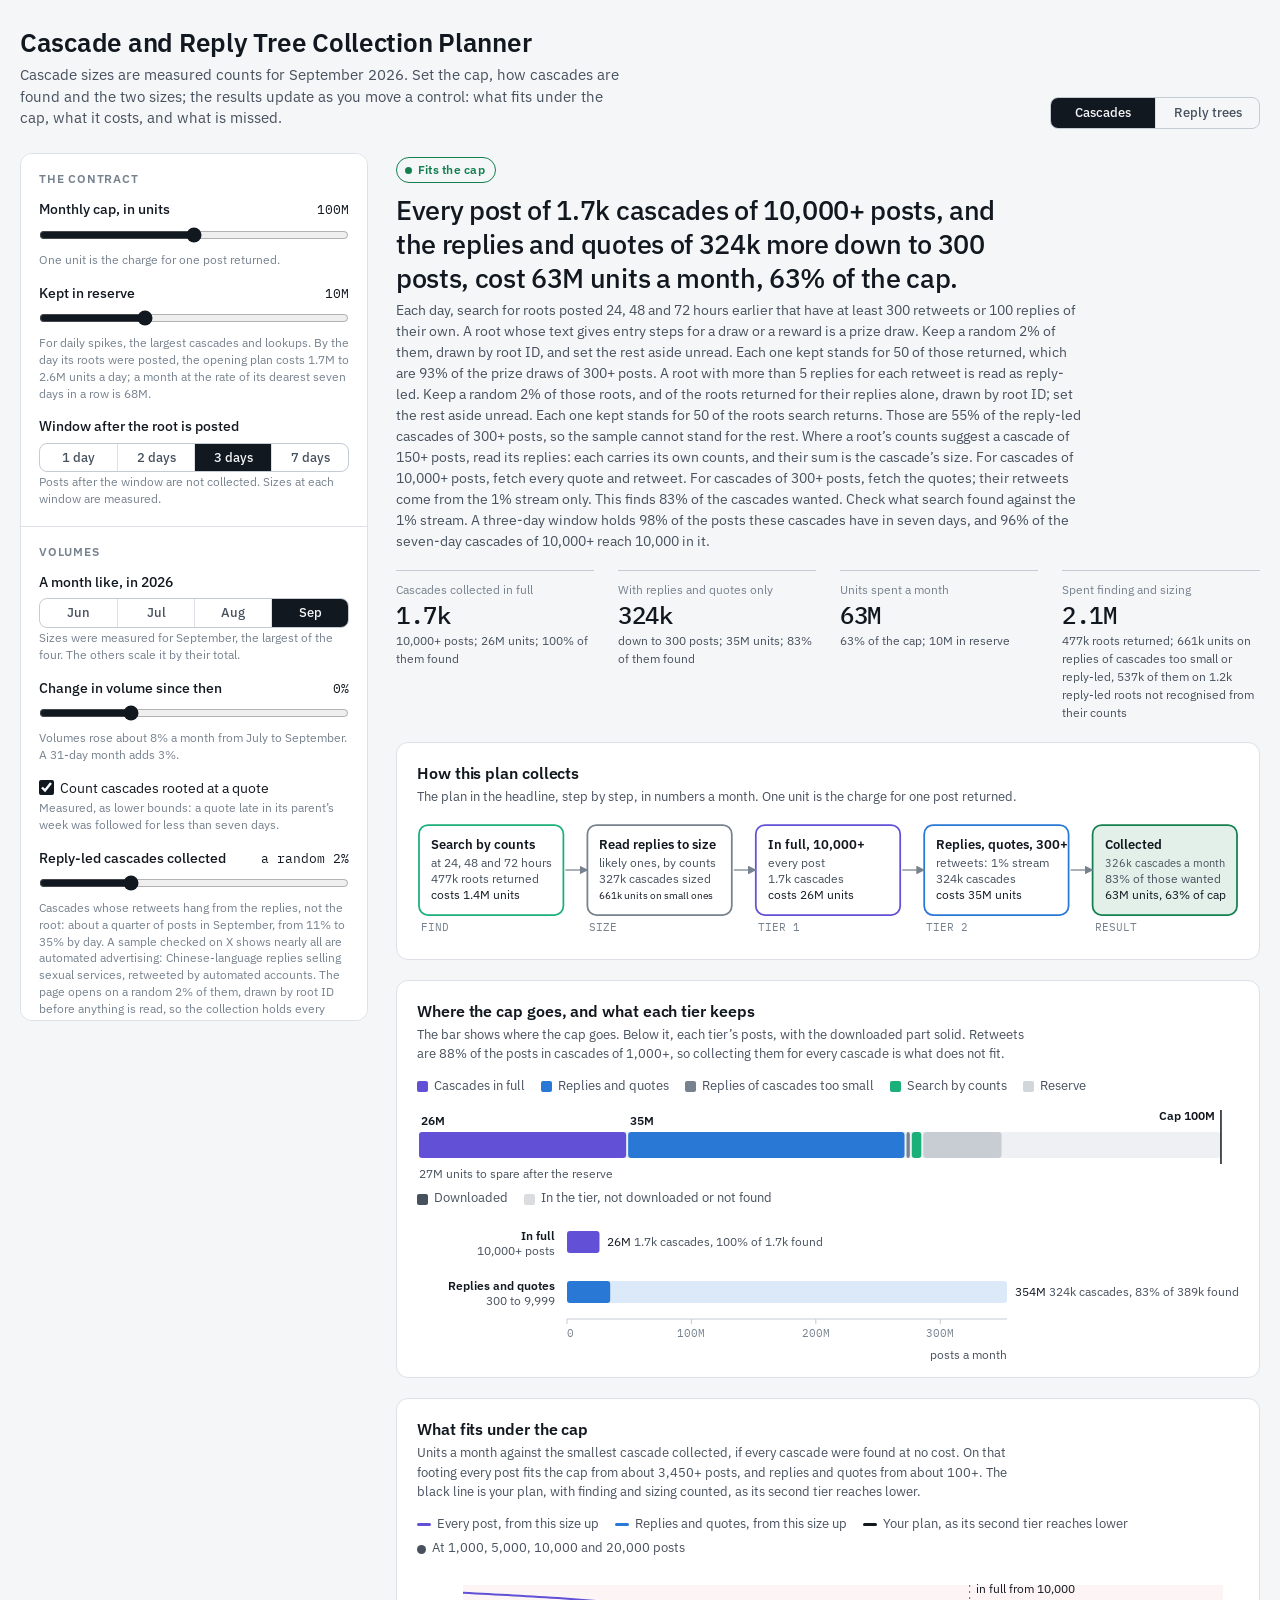
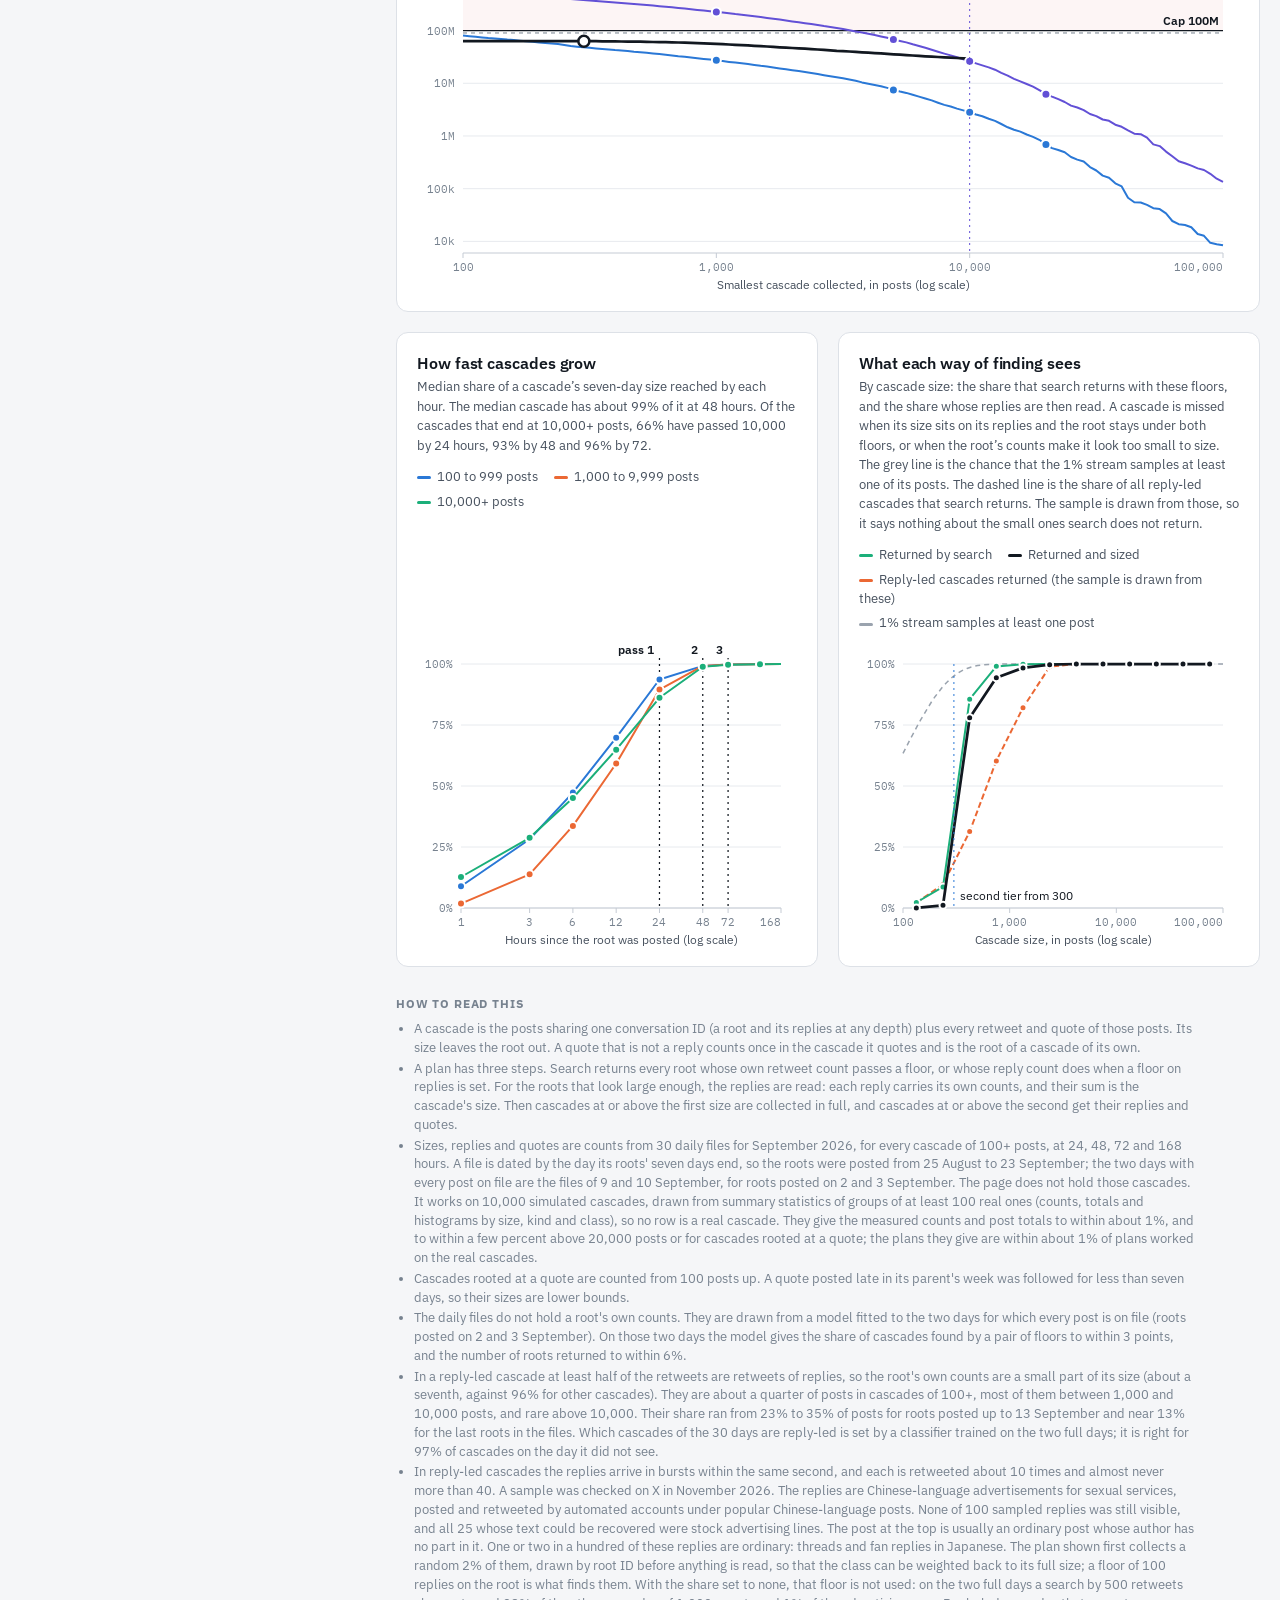
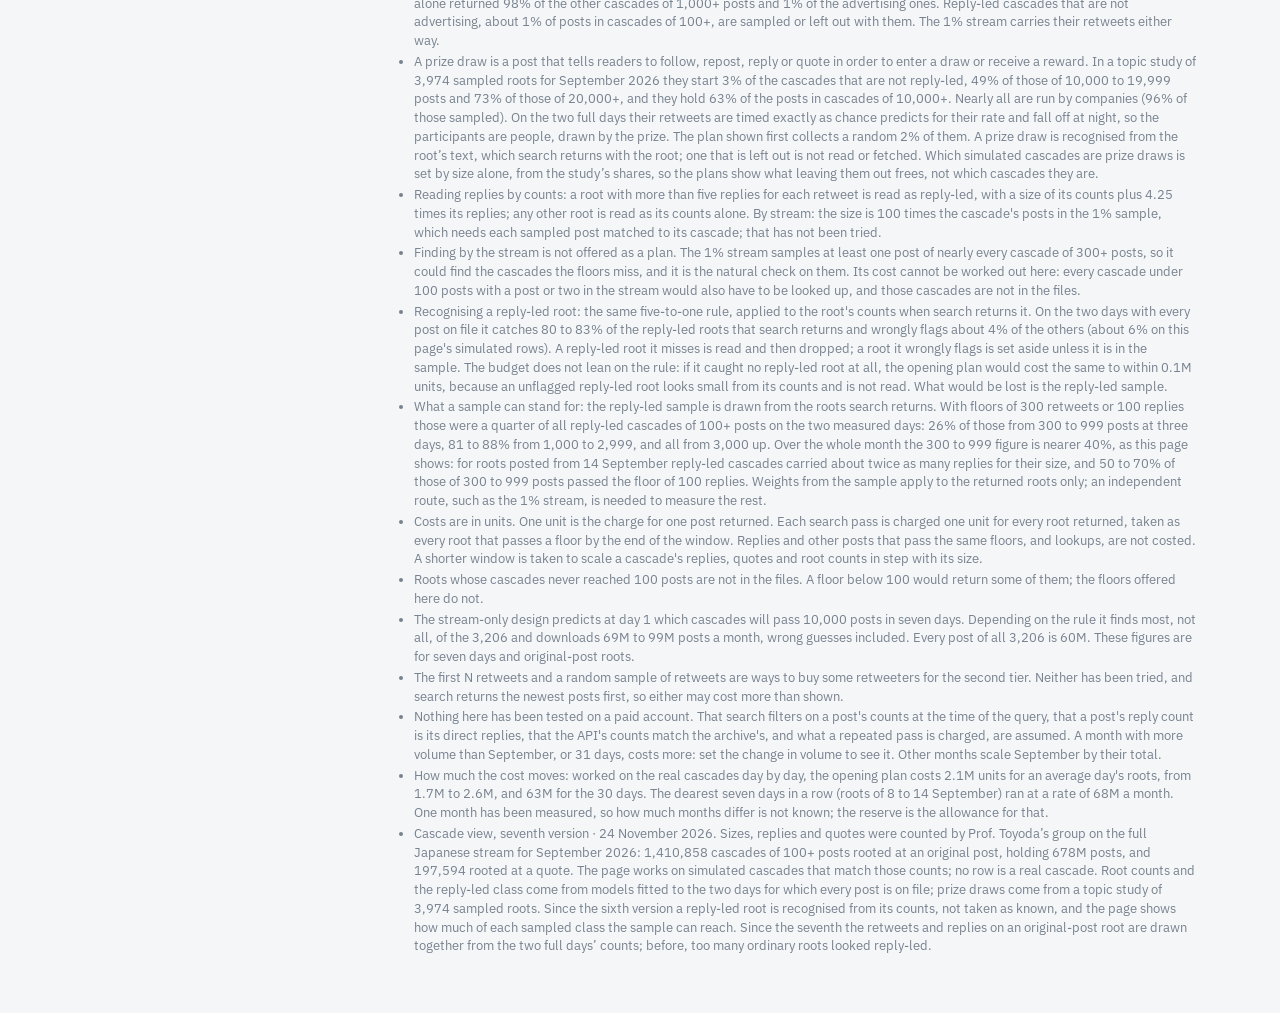
==== commit 4b76ffb7: "Cascade view: layout fixes, dates stated, notes on daily cost and the stream The flow diagram no lon" ====
--- a/index.html
+++ b/index.html
@@ -108,6 +108,8 @@
 .card > h3 { font-size: 16px; font-weight: 600; margin: 0 0 2px; letter-spacing: -0.005em; }
 .card p.sub { margin: 0 0 12px; color: var(--ink-2); font-size: 13px; max-width: 78ch; }
 .pair { display: grid; grid-template-columns: repeat(2, minmax(0, 1fr)); gap: 20px; }
+.pair > .card { display: flex; flex-direction: column; }
+.pair > .card > .chart { margin-top: auto; }   /* the two charts sit on one baseline whatever the length of the text above them */
 @media (max-width: 1180px) { .pair { grid-template-columns: minmax(0, 1fr); } }
 .chart { position: relative; width: 100%; }
 .chart svg { display: block; width: 100%; height: auto; overflow: visible; }
@@ -250,20 +252,22 @@
         <ul>
           <li>A cascade is the posts sharing one conversation ID (a root and its replies at any depth) plus every retweet and quote of those posts. Its size leaves the root out. A quote that is not a reply counts once in the cascade it quotes and is the root of a cascade of its own.</li>
           <li>A plan has three steps. Search returns every root whose own retweet count passes a floor, or whose reply count does when a floor on replies is set. For the roots that look large enough, the replies are read: each reply carries its own counts, and their sum is the cascade's size. Then cascades at or above the first size are collected in full, and cascades at or above the second get their replies and quotes.</li>
-          <li>Sizes, replies and quotes are counts from 30 daily files for September 2026, for every cascade of 100+ posts, at 24, 48, 72 and 168 hours. The page does not hold those cascades. It works on 10,000 simulated cascades, drawn from summary statistics of groups of at least 100 real ones (counts, totals and histograms by size, kind and class), so no row is a real cascade. They give the measured counts and post totals to within about 1%, and to within a few percent above 20,000 posts or for cascades rooted at a quote; the plans they give are within about 1% of plans worked on the real cascades.</li>
+          <li>Sizes, replies and quotes are counts from 30 daily files for September 2026, for every cascade of 100+ posts, at 24, 48, 72 and 168 hours. A file is dated by the day its roots' seven days end, so the roots were posted from 25 August to 23 September; the two days with every post on file are the files of 9 and 10 September, for roots posted on 2 and 3 September. The page does not hold those cascades. It works on 10,000 simulated cascades, drawn from summary statistics of groups of at least 100 real ones (counts, totals and histograms by size, kind and class), so no row is a real cascade. They give the measured counts and post totals to within about 1%, and to within a few percent above 20,000 posts or for cascades rooted at a quote; the plans they give are within about 1% of plans worked on the real cascades.</li>
           <li>Cascades rooted at a quote are counted from 100 posts up. A quote posted late in its parent's week was followed for less than seven days, so their sizes are lower bounds.</li>
           <li>The daily files do not hold a root's own counts. They are drawn from a model fitted to the two days for which every post is on file (roots posted on 2 and 3 September). On those two days the model gives the share of cascades found by a pair of floors to within 3 points, and the number of roots returned to within 6%.</li>
-          <li>In a reply-led cascade at least half of the retweets are retweets of replies, so the root's own counts are a small part of its size (about a seventh, against 96% for other cascades). They are about a quarter of posts in cascades of 100+, most of them between 1,000 and 10,000 posts, and rare above 10,000. Their share ran from 23% to 35% of posts for roots posted up to 13 September and near 13% at the end of the month. Which cascades of the 30 days are reply-led is set by a classifier trained on the two full days; it is right for 97% of cascades on the day it did not see.</li>
+          <li>In a reply-led cascade at least half of the retweets are retweets of replies, so the root's own counts are a small part of its size (about a seventh, against 96% for other cascades). They are about a quarter of posts in cascades of 100+, most of them between 1,000 and 10,000 posts, and rare above 10,000. Their share ran from 23% to 35% of posts for roots posted up to 13 September and near 13% for the last roots in the files. Which cascades of the 30 days are reply-led is set by a classifier trained on the two full days; it is right for 97% of cascades on the day it did not see.</li>
           <li>In reply-led cascades the replies arrive in bursts within the same second, and each is retweeted about 10 times and almost never more than 40. A sample was checked on X in November 2026. The replies are Chinese-language advertisements for sexual services, posted and retweeted by automated accounts under popular Chinese-language posts. None of 100 sampled replies was still visible, and all 25 whose text could be recovered were stock advertising lines. The post at the top is usually an ordinary post whose author has no part in it. One or two in a hundred of these replies are ordinary: threads and fan replies in Japanese. The plan shown first collects a random 2% of them, drawn by root ID before anything is read, so that the class can be weighted back to its full size; a floor of 100 replies on the root is what finds them. With the share set to none, that floor is not used: on the two full days a search by 500 retweets alone returned 98% of the other cascades of 1,000+ posts and 1% of the advertising ones. Reply-led cascades that are not advertising, about 1% of posts in cascades of 100+, are sampled or left out with them. The 1% stream carries their retweets either way.</li>
           <li>A prize draw is a post that tells readers to follow, repost, reply or quote in order to enter a draw or receive a reward. In a topic study of 3,974 sampled roots for September 2026 they start 3% of the cascades that are not reply-led, 49% of those of 10,000 to 19,999 posts and 73% of those of 20,000+, and they hold 63% of the posts in cascades of 10,000+. Nearly all are run by companies (96% of those sampled). On the two full days their retweets are timed exactly as chance predicts for their rate and fall off at night, so the participants are people, drawn by the prize. The plan shown first collects a random 2% of them. A prize draw is recognised from the root’s text, which search returns with the root; one that is left out is not read or fetched. Which simulated cascades are prize draws is set by size alone, from the study’s shares, so the plans show what leaving them out frees, not which cascades they are.</li>
           <li>Reading replies by counts: a root with more than five replies for each retweet is read as reply-led, with a size of its counts plus 4.25 times its replies; any other root is read as its counts alone. By stream: the size is 100 times the cascade's posts in the 1% sample, which needs each sampled post matched to its cascade; that has not been tried.</li>
-          <li>Recognising a reply-led root: the same five-to-one rule, applied to the root's counts when search returns it. On the two days with every post on file it catches 80 to 83% of the reply-led roots that search returns and wrongly flags about 4% of the others (about 6% on this page's simulated rows). A reply-led root it misses is read and then dropped; a root it wrongly flags is set aside unless it is in the sample.</li>
-          <li>What a sample can stand for: the reply-led sample is drawn from the roots search returns. With floors of 300 retweets or 100 replies those were a quarter of all reply-led cascades of 100+ posts on the two measured days: 26% of those from 300 to 999 posts at three days, 81 to 88% from 1,000 to 2,999, and all from 3,000 up. Over the whole month the 300 to 999 figure is nearer 40%, as this page shows: in the last ten days of September reply-led cascades carried about twice as many replies for their size, and 50 to 70% of those of 300 to 999 posts passed the floor of 100 replies. Weights from the sample apply to the returned roots only; an independent route, such as the 1% stream, is needed to measure the rest.</li>
+          <li>Finding by the stream is not offered as a plan. The 1% stream samples at least one post of nearly every cascade of 300+ posts, so it could find the cascades the floors miss, and it is the natural check on them. Its cost cannot be worked out here: every cascade under 100 posts with a post or two in the stream would also have to be looked up, and those cascades are not in the files.</li>
+          <li>Recognising a reply-led root: the same five-to-one rule, applied to the root's counts when search returns it. On the two days with every post on file it catches 80 to 83% of the reply-led roots that search returns and wrongly flags about 4% of the others (about 6% on this page's simulated rows). A reply-led root it misses is read and then dropped; a root it wrongly flags is set aside unless it is in the sample. The budget does not lean on the rule: if it caught no reply-led root at all, the opening plan would cost the same to within 0.1M units, because an unflagged reply-led root looks small from its counts and is not read. What would be lost is the reply-led sample.</li>
+          <li>What a sample can stand for: the reply-led sample is drawn from the roots search returns. With floors of 300 retweets or 100 replies those were a quarter of all reply-led cascades of 100+ posts on the two measured days: 26% of those from 300 to 999 posts at three days, 81 to 88% from 1,000 to 2,999, and all from 3,000 up. Over the whole month the 300 to 999 figure is nearer 40%, as this page shows: for roots posted from 14 September reply-led cascades carried about twice as many replies for their size, and 50 to 70% of those of 300 to 999 posts passed the floor of 100 replies. Weights from the sample apply to the returned roots only; an independent route, such as the 1% stream, is needed to measure the rest.</li>
           <li>Costs are in units. One unit is the charge for one post returned. Each search pass is charged one unit for every root returned, taken as every root that passes a floor by the end of the window. Replies and other posts that pass the same floors, and lookups, are not costed. A shorter window is taken to scale a cascade's replies, quotes and root counts in step with its size.</li>
           <li>Roots whose cascades never reached 100 posts are not in the files. A floor below 100 would return some of them; the floors offered here do not.</li>
           <li>The stream-only design predicts at day 1 which cascades will pass 10,000 posts in seven days. Depending on the rule it finds most, not all, of the 3,206 and downloads 69M to 99M posts a month, wrong guesses included. Every post of all 3,206 is 60M. These figures are for seven days and original-post roots.</li>
           <li>The first N retweets and a random sample of retweets are ways to buy some retweeters for the second tier. Neither has been tried, and search returns the newest posts first, so either may cost more than shown.</li>
           <li>Nothing here has been tested on a paid account. That search filters on a post's counts at the time of the query, that a post's reply count is its direct replies, that the API's counts match the archive's, and what a repeated pass is charged, are assumed. A month with more volume than September, or 31 days, costs more: set the change in volume to see it. Other months scale September by their total.</li>
+          <li>How much the cost moves: worked on the real cascades day by day, the opening plan costs 2.1M units for an average day's roots, from 1.7M to 2.6M, and 63M for the 30 days. The dearest seven days in a row (roots of 8 to 14 September) ran at a rate of 68M a month. One month has been measured, so how much months differ is not known; the reserve is the allowance for that.</li>
           <li id="c-foot-build"></li>
         </ul>
       </section>
@@ -2167,7 +2171,7 @@
   const GROUPS = [
     { title: 'The contract', controls: [
       { key: 'cap', kind: 'log', label: 'Monthly cap, in units', min: 1e7, max: 1e9, fmt: big, hint: 'One unit is the charge for one post returned.' },
-      { key: 'reserve', kind: 'range', label: 'Kept in reserve', min: 0, max: 3e7, step: 1e6, fmt: (v) => (v ? big(v) : 'none'), hint: 'For daily spikes, the largest cascades and lookups.' },
+      { key: 'reserve', kind: 'range', label: 'Kept in reserve', min: 0, max: 3e7, step: 1e6, fmt: (v) => (v ? big(v) : 'none'), hint: 'For daily spikes, the largest cascades and lookups. By the day its roots were posted, the opening plan costs 1.7M to 2.6M units a day; a month at the rate of its dearest seven days in a row is 68M.' },
       { key: 'window', kind: 'seg', label: 'Window after the root is posted', options: [[1, '1 day'], [2, '2 days'], [3, '3 days'], [7, '7 days']], hint: 'Posts after the window are not collected. Sizes at each window are measured.' },
     ] },
     { title: 'Volumes', controls: [
@@ -2294,7 +2298,7 @@
       { title: 'Read replies to size', color: TIER.waste, lines: [how, big(r.sized) + ' cascades sized', big(r.waste) + ' units on small ones'] },
       hasT1 ? { title: 'In full, ' + int(st.full) + '+', color: TIER.full, lines: ['every post', big(r.n1 + r.q1) + ' cascades', 'costs ' + big(r.cost1) + ' units'] }
             : { title: 'No cascade in full', dashed: true, lines: ['no size chosen', 'for every post', 'costs nothing'] },
-      hasT2 ? { title: 'Replies, quotes, ' + int(r.rq) + '+', color: TIER.rq, lines: [st.rtMode === 'none' ? 'retweets: 1% stream only' : st.rtMode === 'first' ? 'and first ' + int(st.rtN) + ' retweets' : 'and ' + Math.round(100 * st.rtRate) + '% of retweets', big(r.n2 + r.q2) + ' cascades', 'costs ' + big(r.cost2 + r.bought) + ' units'] }
+      hasT2 ? { title: 'Replies, quotes, ' + int(r.rq) + '+', color: TIER.rq, lines: [st.rtMode === 'none' ? 'retweets: 1% stream' : st.rtMode === 'first' ? 'and first ' + int(st.rtN) + ' retweets' : 'and ' + Math.round(100 * st.rtRate) + '% of retweets', big(r.n2 + r.q2) + ' cascades', 'costs ' + big(r.cost2 + r.bought) + ' units'] }
             : { title: 'No second tier', dashed: true, lines: hasT1 ? ['nothing below', 'the cascades in full', 'costs nothing'] : ['nothing fits', 'under this cap', 'costs nothing'] },
       { title: 'Collected', color: col, fill: true, lines: [big(r.n1 + r.q1 + r.n2 + r.q2) + ' cascades a month', pct(r.found) + ' of those wanted', big(r.total) + ' units, ' + pct(r.total / st.cap) + ' of cap'] },
     ];
@@ -2304,7 +2308,8 @@
     const box = (b, x, y, w) => {
       el('rect', { x, y, width: w, height: BH, rx: 9, fill: b.fill ? b.color : 'var(--surface)', 'fill-opacity': b.fill ? 0.12 : 1, stroke: b.color || 'var(--line-2)', 'stroke-width': b.color ? 1.75 : 1.25, 'stroke-dasharray': b.dashed ? '4 4' : null }, f.svg);
       el('text', { x: x + 12, y: y + 24, class: 'strong', style: 'font-size:12.5px' }, f.svg, b.title);
-      b.lines.forEach((t, i) => el('text', { x: x + 12, y: y + 42 + 16 * i, style: i === 2 ? 'fill:var(--ink)' : '' }, f.svg, t));
+      b.lines.forEach((t, i) => { const tx = el('text', { x: x + 12, y: y + 42 + 16 * i, style: i === 2 ? 'fill:var(--ink)' : '' }, f.svg, t), len = tx.getComputedTextLength ? tx.getComputedTextLength() : 0;
+        if (len > w - 22) tx.style.fontSize = Math.max(9.5, 11.5 * (w - 22) / len).toFixed(1) + 'px'; });   // a line too long for a narrow box is set smaller, never clipped
     };
     const arrow = (d) => el('path', { d, fill: 'none', stroke: 'var(--ink-3)', 'stroke-width': 1.25, 'marker-end': 'url(#' + uid + ')' }, f.svg);
     if (wide) {
@@ -2337,7 +2342,7 @@
     if (hasT1) rows.push(['In full', int(st.full) + '+ posts', r.A, r.cost1, TIER.full, r.n1 + r.q1, pct(r.found1) + ' of ' + big(r.want1) + ' found']);
     if (hasT2) rows.push(['Replies and quotes', int(r.rq) + ' to ' + (st.full === Infinity ? 'the largest' : int(st.full - 1)), r.B, r.cost2 + r.bought, TIER.rq, r.n2 + r.q2, pct(r.found2) + ' of ' + big(r.want2) + ' found' + (st.rtMode === 'none' ? '' : ', with ' + big(r.bought) + ' retweets')]);
     if (!rows.length) rows.push(['Nothing collected', 'no tier chosen', 1, 0, TIER.reserve, 0, '']);
-    const rowH = 50, f = frame('c-mix', rows.length * rowH + 34, 'Posts in each tier and how many of them are downloaded');
+    const rowH = 50, f = frame('c-mix', rows.length * rowH + 46, 'Posts in each tier and how many of them are downloaded');
     const wide = f.w >= 620, m = { l: wide ? 150 : 4, r: wide ? 232 : 64, t: 4 }, x0 = m.l, x1 = f.w - m.r, max = Math.max.apply(null, rows.map((x) => x[2])), X = lin(0, max, x0, x1), yb = m.t + rows.length * rowH;
     rows.forEach(([name, range, all, got, col, n, note], i) => {
       const y = m.t + i * rowH, top = y + (wide ? 12 : 20);
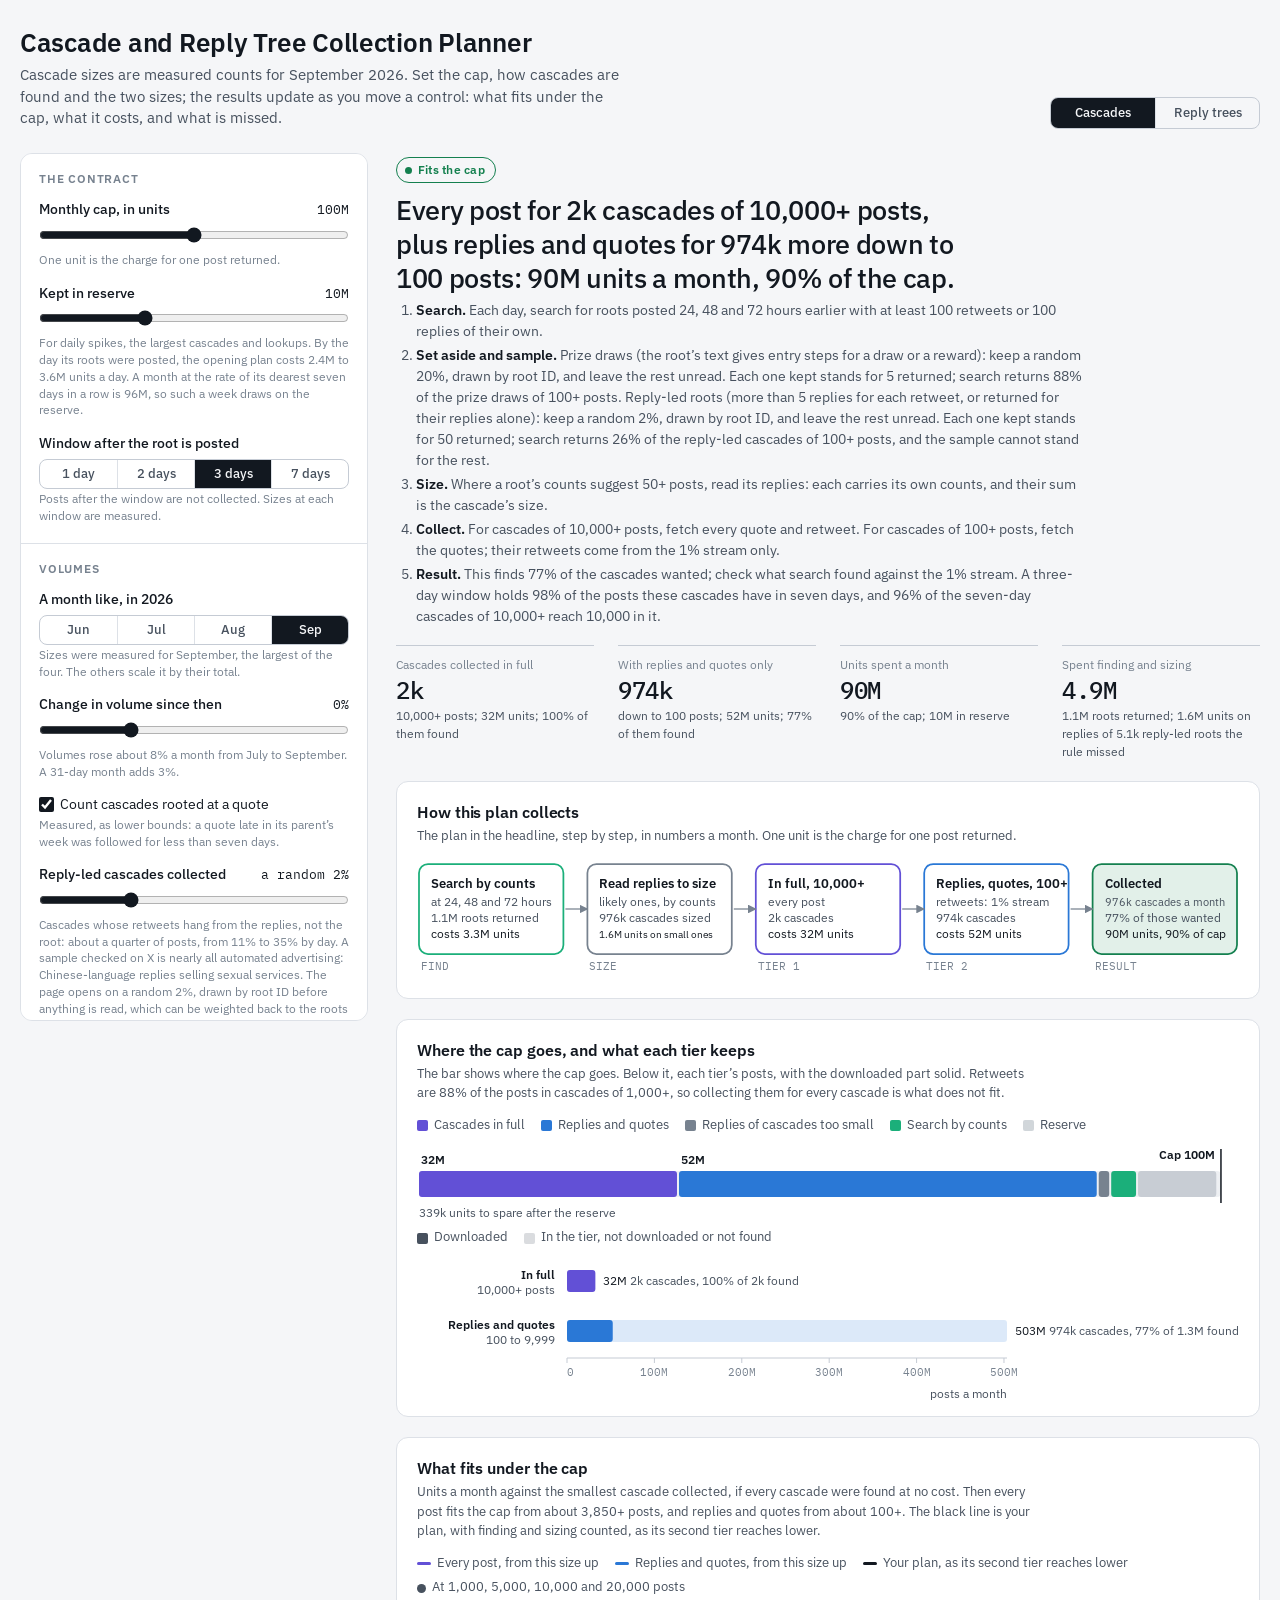
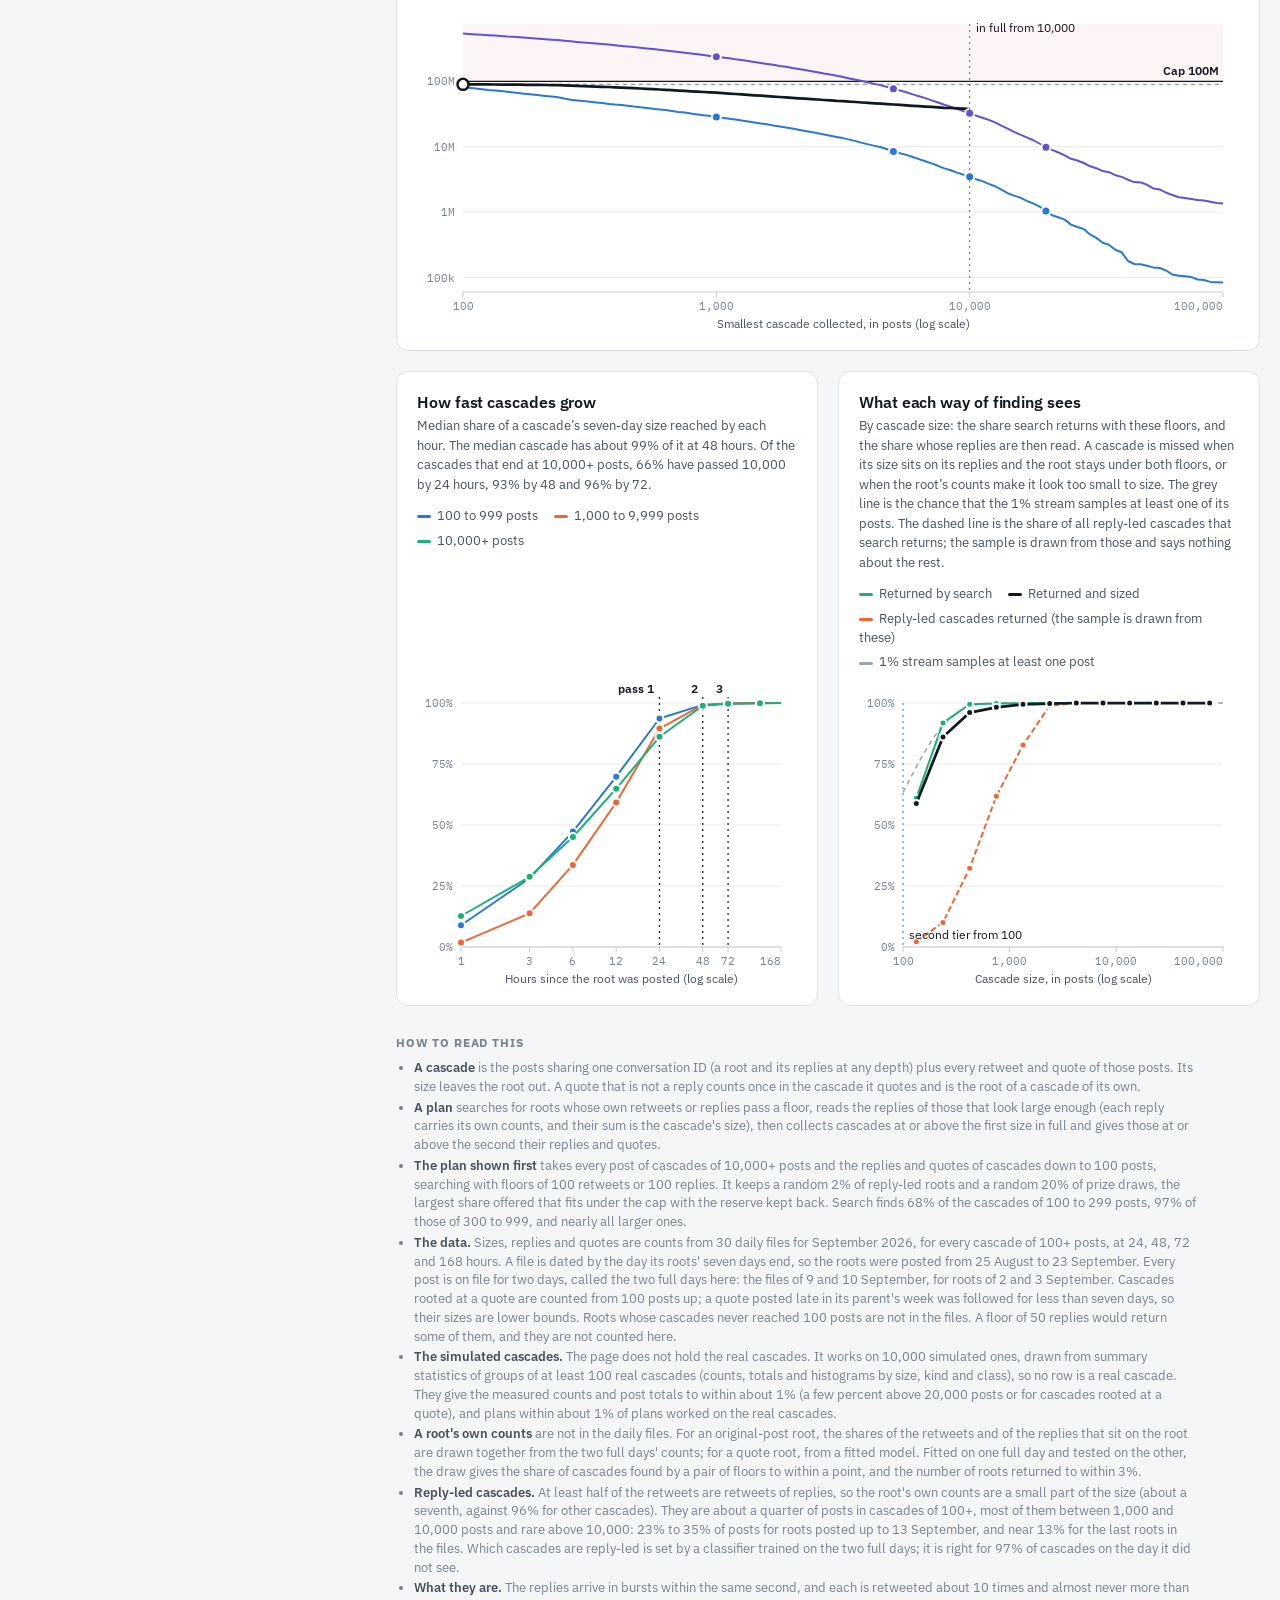
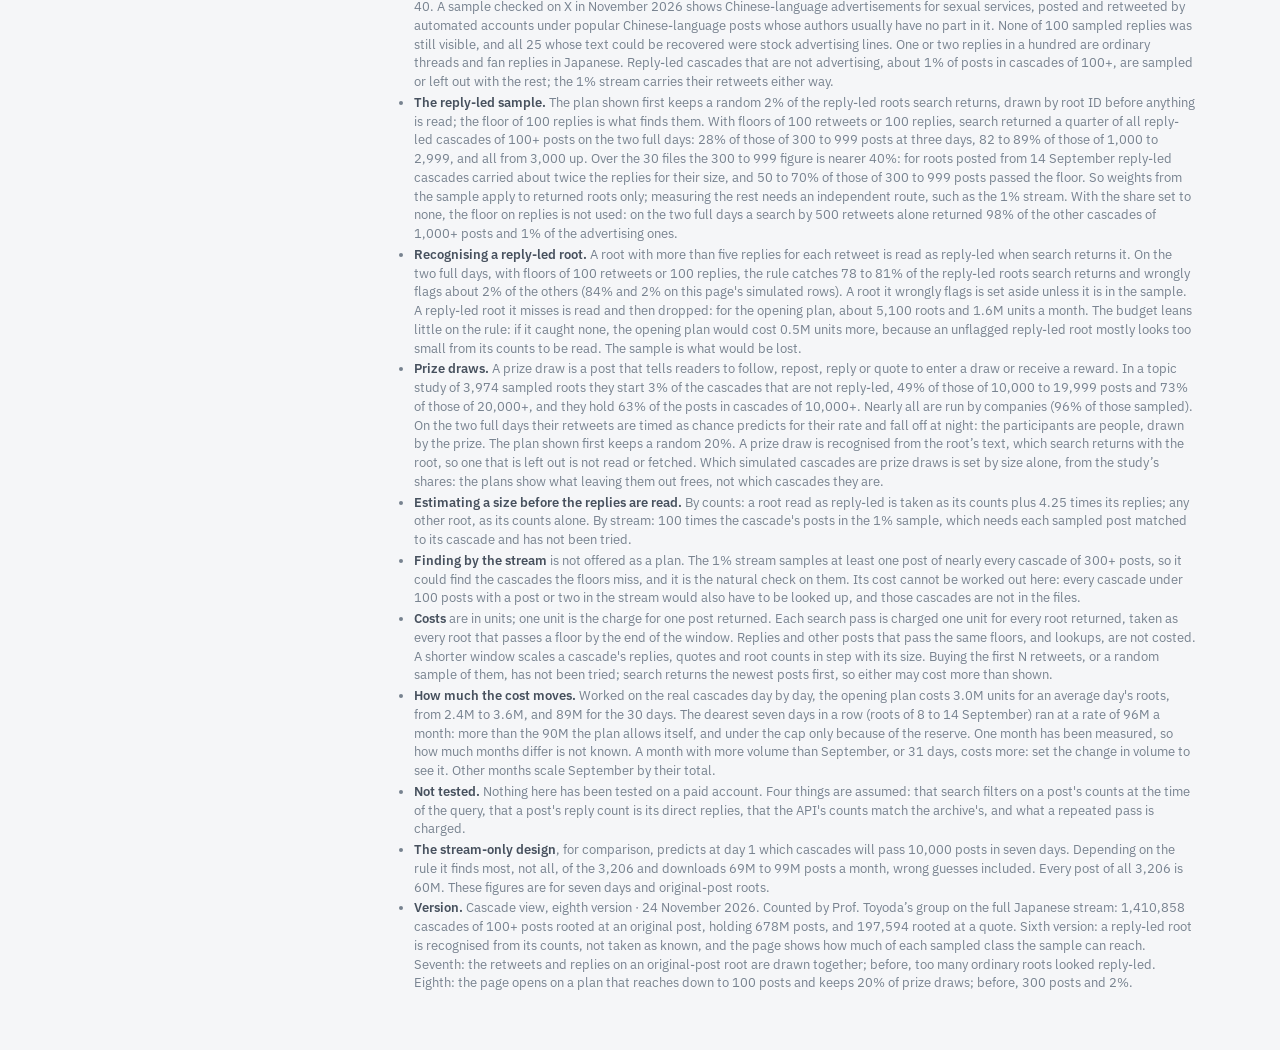
==== commit 4ac42a58: "Cascade view, eighth version: opens on a second tier down to 100 posts The page now opens on search " ====
--- a/index.html
+++ b/index.html
@@ -96,6 +96,7 @@
 .pill.ok { color: var(--ok); } .pill.short { color: var(--over); }
 .verdict h2 { font-size: clamp(20px, 2.3vw, 27px); line-height: 1.25; font-weight: 500; letter-spacing: -0.012em; margin: 10px 0 6px; max-width: 40ch; text-wrap: balance; }
 .verdict .recipe { color: var(--ink-2); font-size: 14px; max-width: 86ch; margin: 0; }
+.verdict ol.recipe { padding-left: 1.4em; } .verdict ol.recipe li { margin: 3px 0; } .verdict .recipe b, .foot li b { color: var(--ink-2); font-weight: 600; } .verdict .recipe b { color: var(--ink); }
 .kpis { display: grid; grid-template-columns: repeat(4, minmax(0, 1fr)); gap: 0 24px; margin-top: 18px; }
 .kpi { border-top: 1px solid var(--line-2); padding-top: 10px; }
 .kpi .k { font-size: 12px; color: var(--ink-3); }
@@ -206,7 +207,7 @@
       <section class="verdict" aria-live="polite">
         <span class="pill ok" id="c-pill">Fits the cap</span>
         <h2 id="c-headline">&nbsp;</h2>
-        <p class="recipe" id="c-recipe"></p>
+        <ol class="recipe" id="c-recipe"></ol>
         <div class="kpis" id="c-kpis"></div>
       </section>
 
@@ -250,24 +251,23 @@
       <section class="foot">
         <h3>How to read this</h3>
         <ul>
-          <li>A cascade is the posts sharing one conversation ID (a root and its replies at any depth) plus every retweet and quote of those posts. Its size leaves the root out. A quote that is not a reply counts once in the cascade it quotes and is the root of a cascade of its own.</li>
-          <li>A plan has three steps. Search returns every root whose own retweet count passes a floor, or whose reply count does when a floor on replies is set. For the roots that look large enough, the replies are read: each reply carries its own counts, and their sum is the cascade's size. Then cascades at or above the first size are collected in full, and cascades at or above the second get their replies and quotes.</li>
-          <li>Sizes, replies and quotes are counts from 30 daily files for September 2026, for every cascade of 100+ posts, at 24, 48, 72 and 168 hours. A file is dated by the day its roots' seven days end, so the roots were posted from 25 August to 23 September; the two days with every post on file are the files of 9 and 10 September, for roots posted on 2 and 3 September. The page does not hold those cascades. It works on 10,000 simulated cascades, drawn from summary statistics of groups of at least 100 real ones (counts, totals and histograms by size, kind and class), so no row is a real cascade. They give the measured counts and post totals to within about 1%, and to within a few percent above 20,000 posts or for cascades rooted at a quote; the plans they give are within about 1% of plans worked on the real cascades.</li>
-          <li>Cascades rooted at a quote are counted from 100 posts up. A quote posted late in its parent's week was followed for less than seven days, so their sizes are lower bounds.</li>
-          <li>The daily files do not hold a root's own counts. They are drawn from a model fitted to the two days for which every post is on file (roots posted on 2 and 3 September). On those two days the model gives the share of cascades found by a pair of floors to within 3 points, and the number of roots returned to within 6%.</li>
-          <li>In a reply-led cascade at least half of the retweets are retweets of replies, so the root's own counts are a small part of its size (about a seventh, against 96% for other cascades). They are about a quarter of posts in cascades of 100+, most of them between 1,000 and 10,000 posts, and rare above 10,000. Their share ran from 23% to 35% of posts for roots posted up to 13 September and near 13% for the last roots in the files. Which cascades of the 30 days are reply-led is set by a classifier trained on the two full days; it is right for 97% of cascades on the day it did not see.</li>
-          <li>In reply-led cascades the replies arrive in bursts within the same second, and each is retweeted about 10 times and almost never more than 40. A sample was checked on X in November 2026. The replies are Chinese-language advertisements for sexual services, posted and retweeted by automated accounts under popular Chinese-language posts. None of 100 sampled replies was still visible, and all 25 whose text could be recovered were stock advertising lines. The post at the top is usually an ordinary post whose author has no part in it. One or two in a hundred of these replies are ordinary: threads and fan replies in Japanese. The plan shown first collects a random 2% of them, drawn by root ID before anything is read, so that the class can be weighted back to its full size; a floor of 100 replies on the root is what finds them. With the share set to none, that floor is not used: on the two full days a search by 500 retweets alone returned 98% of the other cascades of 1,000+ posts and 1% of the advertising ones. Reply-led cascades that are not advertising, about 1% of posts in cascades of 100+, are sampled or left out with them. The 1% stream carries their retweets either way.</li>
-          <li>A prize draw is a post that tells readers to follow, repost, reply or quote in order to enter a draw or receive a reward. In a topic study of 3,974 sampled roots for September 2026 they start 3% of the cascades that are not reply-led, 49% of those of 10,000 to 19,999 posts and 73% of those of 20,000+, and they hold 63% of the posts in cascades of 10,000+. Nearly all are run by companies (96% of those sampled). On the two full days their retweets are timed exactly as chance predicts for their rate and fall off at night, so the participants are people, drawn by the prize. The plan shown first collects a random 2% of them. A prize draw is recognised from the root’s text, which search returns with the root; one that is left out is not read or fetched. Which simulated cascades are prize draws is set by size alone, from the study’s shares, so the plans show what leaving them out frees, not which cascades they are.</li>
-          <li>Reading replies by counts: a root with more than five replies for each retweet is read as reply-led, with a size of its counts plus 4.25 times its replies; any other root is read as its counts alone. By stream: the size is 100 times the cascade's posts in the 1% sample, which needs each sampled post matched to its cascade; that has not been tried.</li>
-          <li>Finding by the stream is not offered as a plan. The 1% stream samples at least one post of nearly every cascade of 300+ posts, so it could find the cascades the floors miss, and it is the natural check on them. Its cost cannot be worked out here: every cascade under 100 posts with a post or two in the stream would also have to be looked up, and those cascades are not in the files.</li>
-          <li>Recognising a reply-led root: the same five-to-one rule, applied to the root's counts when search returns it. On the two days with every post on file it catches 80 to 83% of the reply-led roots that search returns and wrongly flags about 4% of the others (about 6% on this page's simulated rows). A reply-led root it misses is read and then dropped; a root it wrongly flags is set aside unless it is in the sample. The budget does not lean on the rule: if it caught no reply-led root at all, the opening plan would cost the same to within 0.1M units, because an unflagged reply-led root looks small from its counts and is not read. What would be lost is the reply-led sample.</li>
-          <li>What a sample can stand for: the reply-led sample is drawn from the roots search returns. With floors of 300 retweets or 100 replies those were a quarter of all reply-led cascades of 100+ posts on the two measured days: 26% of those from 300 to 999 posts at three days, 81 to 88% from 1,000 to 2,999, and all from 3,000 up. Over the whole month the 300 to 999 figure is nearer 40%, as this page shows: for roots posted from 14 September reply-led cascades carried about twice as many replies for their size, and 50 to 70% of those of 300 to 999 posts passed the floor of 100 replies. Weights from the sample apply to the returned roots only; an independent route, such as the 1% stream, is needed to measure the rest.</li>
-          <li>Costs are in units. One unit is the charge for one post returned. Each search pass is charged one unit for every root returned, taken as every root that passes a floor by the end of the window. Replies and other posts that pass the same floors, and lookups, are not costed. A shorter window is taken to scale a cascade's replies, quotes and root counts in step with its size.</li>
-          <li>Roots whose cascades never reached 100 posts are not in the files. A floor below 100 would return some of them; the floors offered here do not.</li>
-          <li>The stream-only design predicts at day 1 which cascades will pass 10,000 posts in seven days. Depending on the rule it finds most, not all, of the 3,206 and downloads 69M to 99M posts a month, wrong guesses included. Every post of all 3,206 is 60M. These figures are for seven days and original-post roots.</li>
-          <li>The first N retweets and a random sample of retweets are ways to buy some retweeters for the second tier. Neither has been tried, and search returns the newest posts first, so either may cost more than shown.</li>
-          <li>Nothing here has been tested on a paid account. That search filters on a post's counts at the time of the query, that a post's reply count is its direct replies, that the API's counts match the archive's, and what a repeated pass is charged, are assumed. A month with more volume than September, or 31 days, costs more: set the change in volume to see it. Other months scale September by their total.</li>
-          <li>How much the cost moves: worked on the real cascades day by day, the opening plan costs 2.1M units for an average day's roots, from 1.7M to 2.6M, and 63M for the 30 days. The dearest seven days in a row (roots of 8 to 14 September) ran at a rate of 68M a month. One month has been measured, so how much months differ is not known; the reserve is the allowance for that.</li>
+          <li><b>A cascade</b> is the posts sharing one conversation ID (a root and its replies at any depth) plus every retweet and quote of those posts. Its size leaves the root out. A quote that is not a reply counts once in the cascade it quotes and is the root of a cascade of its own.</li>
+          <li><b>A plan</b> searches for roots whose own retweets or replies pass a floor, reads the replies of those that look large enough (each reply carries its own counts, and their sum is the cascade's size), then collects cascades at or above the first size in full and gives those at or above the second their replies and quotes.</li>
+          <li><b>The plan shown first</b> takes every post of cascades of 10,000+ posts and the replies and quotes of cascades down to 100 posts, searching with floors of 100 retweets or 100 replies. It keeps a random 2% of reply-led roots and a random 20% of prize draws, the largest share offered that fits under the cap with the reserve kept back. Search finds 68% of the cascades of 100 to 299 posts, 97% of those of 300 to 999, and nearly all larger ones.</li>
+          <li><b>The data.</b> Sizes, replies and quotes are counts from 30 daily files for September 2026, for every cascade of 100+ posts, at 24, 48, 72 and 168 hours. A file is dated by the day its roots' seven days end, so the roots were posted from 25 August to 23 September. Every post is on file for two days, called the two full days here: the files of 9 and 10 September, for roots of 2 and 3 September. Cascades rooted at a quote are counted from 100 posts up; a quote posted late in its parent's week was followed for less than seven days, so their sizes are lower bounds. Roots whose cascades never reached 100 posts are not in the files. A floor of 50 replies would return some of them, and they are not counted here.</li>
+          <li><b>The simulated cascades.</b> The page does not hold the real cascades. It works on 10,000 simulated ones, drawn from summary statistics of groups of at least 100 real cascades (counts, totals and histograms by size, kind and class), so no row is a real cascade. They give the measured counts and post totals to within about 1% (a few percent above 20,000 posts or for cascades rooted at a quote), and plans within about 1% of plans worked on the real cascades.</li>
+          <li><b>A root's own counts</b> are not in the daily files. For an original-post root, the shares of the retweets and of the replies that sit on the root are drawn together from the two full days' counts; for a quote root, from a fitted model. Fitted on one full day and tested on the other, the draw gives the share of cascades found by a pair of floors to within a point, and the number of roots returned to within 3%.</li>
+          <li><b>Reply-led cascades.</b> At least half of the retweets are retweets of replies, so the root's own counts are a small part of the size (about a seventh, against 96% for other cascades). They are about a quarter of posts in cascades of 100+, most of them between 1,000 and 10,000 posts and rare above 10,000: 23% to 35% of posts for roots posted up to 13 September, and near 13% for the last roots in the files. Which cascades are reply-led is set by a classifier trained on the two full days; it is right for 97% of cascades on the day it did not see.</li>
+          <li><b>What they are.</b> The replies arrive in bursts within the same second, and each is retweeted about 10 times and almost never more than 40. A sample checked on X in November 2026 shows Chinese-language advertisements for sexual services, posted and retweeted by automated accounts under popular Chinese-language posts whose authors usually have no part in it. None of 100 sampled replies was still visible, and all 25 whose text could be recovered were stock advertising lines. One or two replies in a hundred are ordinary threads and fan replies in Japanese. Reply-led cascades that are not advertising, about 1% of posts in cascades of 100+, are sampled or left out with the rest; the 1% stream carries their retweets either way.</li>
+          <li><b>The reply-led sample.</b> The plan shown first keeps a random 2% of the reply-led roots search returns, drawn by root ID before anything is read; the floor of 100 replies is what finds them. With floors of 100 retweets or 100 replies, search returned a quarter of all reply-led cascades of 100+ posts on the two full days: 28% of those of 300 to 999 posts at three days, 82 to 89% of those of 1,000 to 2,999, and all from 3,000 up. Over the 30 files the 300 to 999 figure is nearer 40%: for roots posted from 14 September reply-led cascades carried about twice the replies for their size, and 50 to 70% of those of 300 to 999 posts passed the floor. So weights from the sample apply to returned roots only; measuring the rest needs an independent route, such as the 1% stream. With the share set to none, the floor on replies is not used: on the two full days a search by 500 retweets alone returned 98% of the other cascades of 1,000+ posts and 1% of the advertising ones.</li>
+          <li><b>Recognising a reply-led root.</b> A root with more than five replies for each retweet is read as reply-led when search returns it. On the two full days, with floors of 100 retweets or 100 replies, the rule catches 78 to 81% of the reply-led roots search returns and wrongly flags about 2% of the others (84% and 2% on this page's simulated rows). A root it wrongly flags is set aside unless it is in the sample. A reply-led root it misses is read and then dropped: for the opening plan, about 5,100 roots and 1.6M units a month. The budget leans little on the rule: if it caught none, the opening plan would cost 0.5M units more, because an unflagged reply-led root mostly looks too small from its counts to be read. The sample is what would be lost.</li>
+          <li><b>Prize draws.</b> A prize draw is a post that tells readers to follow, repost, reply or quote to enter a draw or receive a reward. In a topic study of 3,974 sampled roots they start 3% of the cascades that are not reply-led, 49% of those of 10,000 to 19,999 posts and 73% of those of 20,000+, and they hold 63% of the posts in cascades of 10,000+. Nearly all are run by companies (96% of those sampled). On the two full days their retweets are timed as chance predicts for their rate and fall off at night: the participants are people, drawn by the prize. The plan shown first keeps a random 20%. A prize draw is recognised from the root’s text, which search returns with the root, so one that is left out is not read or fetched. Which simulated cascades are prize draws is set by size alone, from the study’s shares: the plans show what leaving them out frees, not which cascades they are.</li>
+          <li><b>Estimating a size before the replies are read.</b> By counts: a root read as reply-led is taken as its counts plus 4.25 times its replies; any other root, as its counts alone. By stream: 100 times the cascade's posts in the 1% sample, which needs each sampled post matched to its cascade and has not been tried.</li>
+          <li><b>Finding by the stream</b> is not offered as a plan. The 1% stream samples at least one post of nearly every cascade of 300+ posts, so it could find the cascades the floors miss, and it is the natural check on them. Its cost cannot be worked out here: every cascade under 100 posts with a post or two in the stream would also have to be looked up, and those cascades are not in the files.</li>
+          <li><b>Costs</b> are in units; one unit is the charge for one post returned. Each search pass is charged one unit for every root returned, taken as every root that passes a floor by the end of the window. Replies and other posts that pass the same floors, and lookups, are not costed. A shorter window scales a cascade's replies, quotes and root counts in step with its size. Buying the first N retweets, or a random sample of them, has not been tried; search returns the newest posts first, so either may cost more than shown.</li>
+          <li><b>How much the cost moves.</b> Worked on the real cascades day by day, the opening plan costs 3.0M units for an average day's roots, from 2.4M to 3.6M, and 89M for the 30 days. The dearest seven days in a row (roots of 8 to 14 September) ran at a rate of 96M a month: more than the 90M the plan allows itself, and under the cap only because of the reserve. One month has been measured, so how much months differ is not known. A month with more volume than September, or 31 days, costs more: set the change in volume to see it. Other months scale September by their total.</li>
+          <li><b>Not tested.</b> Nothing here has been tested on a paid account. Four things are assumed: that search filters on a post's counts at the time of the query, that a post's reply count is its direct replies, that the API's counts match the archive's, and what a repeated pass is charged.</li>
+          <li><b>The stream-only design</b>, for comparison, predicts at day 1 which cascades will pass 10,000 posts in seven days. Depending on the rule it finds most, not all, of the 3,206 and downloads 69M to 99M posts a month, wrong guesses included. Every post of all 3,206 is 60M. These figures are for seven days and original-post roots.</li>
           <li id="c-foot-build"></li>
         </ul>
       </section>
@@ -1929,7 +1929,8 @@
      100 replies read at 72 hours. returned: the share of all reply-led cascades of 100+ that search returns.
      caught: of the reply-led roots returned, the share the count rule reads as reply-led. falseFlag: of the other roots
      returned, the share it wrongly reads as reply-led. */
-  DATA.recognition = { returned: [0.248, 0.251], returned300to999: 0.259, returned1000to2999: [0.81, 0.88], caught: [0.83, 0.80], falseFlag: [0.043, 0.046] };
+  DATA.recognition = { returned: [0.248, 0.251], returned300to999: 0.259, returned1000to2999: [0.81, 0.88], caught: [0.83, 0.80], falseFlag: [0.043, 0.046],
+    at100: { returned: [0.255, 0.257], returned300to999: [0.277, 0.276], returned1000to2999: [0.82, 0.89], caught: [0.81, 0.78], falseFlag: [0.016, 0.017] } };   // the first set is for floors of 300 retweets or 100 replies, at100 for 100 or 100
   const bin = (edges, v) => { let i = edges.length - 1; while (i > 0 && v < edges[i]) i--; return i; };
   function prizeShare(i) {                                   // row i of the table: the share of it that is prize draws
     if (R.led[i]) return 0;
@@ -2153,11 +2154,11 @@
     change: 0,           // change in volume since that month (a 31-day month alone is +3%)
     quoteRooted: true,   // count cascades rooted at a quote as well
     replyLed: 0.02,      // share of the reply-led cascades (their retweets hang from replies) that is collected: a random sample drawn by root ID. 0 leaves them out, 1 takes them all. A sample checked on X is automated advertising, so the page opens on a small share
-    prize: 0.02,         // share of the prize draws ("follow and repost to win") that is collected, drawn the same way. They are 63% of posts in cascades of 10,000+
+    prize: 0.2,          // share of the prize draws ("follow and repost to win") that is collected, drawn the same way. They are 63% of posts in cascades of 10,000+. 20% is the largest share offered that fits the cap with the reserve when the second tier reaches down to 100 posts (set 24 November 2026; 2% before)
     full: 10000,         // tier 1: every post, for cascades of at least this many posts
     rqAuto: true, rq: 2500,   // tier 2: replies and quotes; rqAuto sets rq to the lowest size that fits
     rtMode: 'none', rtN: 100, rtRate: 0.03,   // retweets bought for tier 2
-    fr: 300, fd: 100,    // search floors on a root's own retweets and replies; a root passing either is returned. The floor on replies is needed only to find reply-led cascades; Infinity means not used
+    fr: 100, fd: 100,    // (fr was 300 until 24 November 2026: 100 lets the second tier reach down to 100 posts) search floors on a root's own retweets and replies; a root passing either is returned. The floor on replies is needed only to find reply-led cascades; Infinity means not used
     triage: 'counts', theta: 0.5,   // whose replies are read to size the cascade, and how likely it must look
     recog: 'counts',     // how a returned root is known to be reply-led before its replies are read: 'counts' (more than five replies for each retweet) or 'class' (always, at no cost: the page's assumption until 24 November 2026)
     passes: 3,           // search passes for each day of roots; the last is at the end of the window
@@ -2171,7 +2172,7 @@
   const GROUPS = [
     { title: 'The contract', controls: [
       { key: 'cap', kind: 'log', label: 'Monthly cap, in units', min: 1e7, max: 1e9, fmt: big, hint: 'One unit is the charge for one post returned.' },
-      { key: 'reserve', kind: 'range', label: 'Kept in reserve', min: 0, max: 3e7, step: 1e6, fmt: (v) => (v ? big(v) : 'none'), hint: 'For daily spikes, the largest cascades and lookups. By the day its roots were posted, the opening plan costs 1.7M to 2.6M units a day; a month at the rate of its dearest seven days in a row is 68M.' },
+      { key: 'reserve', kind: 'range', label: 'Kept in reserve', min: 0, max: 3e7, step: 1e6, fmt: (v) => (v ? big(v) : 'none'), hint: 'For daily spikes, the largest cascades and lookups. By the day its roots were posted, the opening plan costs 2.4M to 3.6M units a day. A month at the rate of its dearest seven days in a row is 96M, so such a week draws on the reserve.' },
       { key: 'window', kind: 'seg', label: 'Window after the root is posted', options: [[1, '1 day'], [2, '2 days'], [3, '3 days'], [7, '7 days']], hint: 'Posts after the window are not collected. Sizes at each window are measured.' },
     ] },
     { title: 'Volumes', controls: [
@@ -2179,15 +2180,15 @@
       { key: 'change', kind: 'range', label: 'Change in volume since then', min: -0.2, max: 0.5, step: 0.01, fmt: (v) => (v > 0 ? '+' : '') + Math.round(100 * v) + '%', hint: 'Volumes rose about 8% a month from July to September. A 31-day month adds 3%.' },
       { key: 'quoteRooted', kind: 'check', label: 'Count cascades rooted at a quote', hint: 'Measured, as lower bounds: a quote late in its parent’s week was followed for less than seven days.' },
       { key: 'replyLed', kind: 'pick', label: 'Reply-led cascades collected', choices: [0, 0.01, 0.02, 0.05, 0.1, 0.2, 0.5, 1], fmt: (v) => (v === 0 ? 'none' : v === 1 ? 'all' : 'a random ' + Math.round(100 * v) + '%'),
-        hint: 'Cascades whose retweets hang from the replies, not the root: about a quarter of posts in September, from 11% to 35% by day. A sample checked on X shows nearly all are automated advertising: Chinese-language replies selling sexual services, retweeted by automated accounts. The page opens on a random 2% of them, drawn by root ID before anything is read, so the collection holds every class of cascade and can be weighted back to the whole. Any share above none sets a floor of 100 replies, which search needs to find them; none removes that floor.',
+        hint: 'Cascades whose retweets hang from the replies, not the root: about a quarter of posts, from 11% to 35% by day. A sample checked on X is nearly all automated advertising: Chinese-language replies selling sexual services. The page opens on a random 2%, drawn by root ID before anything is read, which can be weighted back to the roots search returns. Any share above none sets the floor of 100 replies that finds them; none removes it.',
         then: (v) => { if (v > 0 && st.fd === Infinity) st.fd = 100; if (!v) st.fd = Infinity; } },
       { key: 'prize', kind: 'pick', label: 'Prize draws collected', choices: [0, 0.01, 0.02, 0.05, 0.1, 0.2, 0.5, 1], fmt: (v) => (v === 0 ? 'none' : v === 1 ? 'all' : 'a random ' + Math.round(100 * v) + '%'),
-        hint: 'Posts that tell readers to follow, repost, reply or quote to enter a draw or get a reward, nearly all from companies. They start 3% of cascades that are not reply-led and 73% of those of 20,000+ posts, and hold 63% of the posts in cascades of 10,000+. Their retweets are timed like any others: people, drawn by a prize. The page opens on a random 2% of them. A prize draw is recognised from the root’s text, which search returns, so one that is left out costs nothing more.' },
+        hint: 'Posts that tell readers to follow, repost, reply or quote to enter a draw or get a reward, nearly all from companies. They start 3% of cascades that are not reply-led and 73% of those of 20,000+ posts, and hold 63% of the posts in cascades of 10,000+. Their retweets are timed like any others: people, drawn by a prize. The page opens on a random 20%: the largest share offered that fits the cap with the reserve kept back. A prize draw is recognised from the root’s text, which search returns, so one that is left out costs nothing more.' },
       { kind: 'facts', id: 'c-facts' },
     ] },
     { title: 'What to collect', controls: [
       { key: 'full', kind: 'pick', label: 'Every post, for cascades of at least', choices: [5000, 6000, 7500, 10000, 12500, 15000, 20000, 30000, 50000, Infinity], fmt: (v) => (v === Infinity ? 'no cascade' : sz(v)) },
-      { key: 'rqAuto', kind: 'check', label: 'Take replies and quotes as low as fits', hint: 'The lowest size that fits the budget, and no lower than the size at which at least 80% of the tier is found. When the budget is not the limit, lower the search floor on retweets to reach further.' },
+      { key: 'rqAuto', kind: 'check', label: 'Take replies and quotes as low as fits', hint: 'The lowest size that fits the budget, and no lower than the size at which at least 75% of the tier is found. When the budget is not the limit, lower the search floor on retweets to reach further.' },
       { key: 'rq', kind: 'log', label: 'Replies and quotes, for cascades of at least', min: 100, max: 20000, fmt: sz, disabled: () => st.rqAuto },
       { key: 'rtMode', kind: 'seg', label: 'Retweets for those cascades', options: [['none', 'Stream only'], ['first', 'First N'], ['sample', 'Sample']],
         hint: 'The 1% stream shows a random 1% of retweets at no cost. First N and Sample buy more.' },
@@ -2200,7 +2201,7 @@
         hint: 'Replies carry their own counts, so reading them gives a cascade’s size. They cost a unit each even when the cascade turns out too small. By counts: the size is read off the root’s own counts. By stream: off the cascade’s posts in the 1% sample, which needs each sampled post matched to its cascade.' },
       { key: 'theta', kind: 'range', label: 'Likely means an estimated size of at least', min: 0.2, max: 1, step: 0.05, fmt: (v) => Math.round(100 * v) + '% of the second tier', disabled: () => st.triage === 'all' },
       { key: 'recog', kind: 'seg', label: 'Reply-led roots are recognised', options: [['counts', 'From the root’s counts'], ['class', 'Always']],
-        hint: 'From the root’s counts: a root with more than ' + D.rule.ratio + ' replies for each retweet is read as reply-led before its replies are read. On the two days with every post on file this catches ' + Math.round(100 * D.recognition.caught[1]) + ' to ' + Math.round(100 * D.recognition.caught[0]) + '% of the reply-led roots that search returns, and wrongly flags about ' + Math.round(100 * D.recognition.falseFlag[0]) + '% of the others. A reply-led root it misses has its replies read before it is dropped. On those two days that cost 45,000 to 95,000 units a day. For the opening plan this page gives about 18,000 a day over the whole month: reply-led cascades were smaller after the middle of September, and the simulated rows may still put too few replies on these roots. Always: every reply-led root is recognised at no cost.' },
+        hint: 'From the root’s counts: a root with more than ' + D.rule.ratio + ' replies for each retweet is read as reply-led before its replies are read. On the two full days, with floors of 100 retweets or 100 replies, this catches ' + Math.round(100 * D.recognition.at100.caught[1]) + ' to ' + Math.round(100 * D.recognition.at100.caught[0]) + '% of the reply-led roots that search returns, and wrongly flags about ' + Math.round(100 * D.recognition.at100.falseFlag[0]) + '% of the others. A reply-led root it misses has its replies read before it is dropped; the notes give what that costs. Always: every reply-led root is recognised at no cost.' },
       { key: 'passes', kind: 'range', label: 'Search passes for each day of roots', min: 1, max: 3, step: 1, fmt: (v) => { const n = Math.min(v, st.window); return n === 1 ? 'once' : n === 2 ? 'twice' : '3 times'; }, hint: 'The last pass is at the end of the window, earlier ones at 24 and 48 hours, so a one-day window has one pass. Each pass returns every root again.' },
     ] },
   ];
@@ -2251,7 +2252,7 @@
   const nPass = () => Math.min(st.passes, st.window);   // a pass a day at most
   const opts = (over) => Object.assign({ full: st.full, rq: st.rq, passes: nPass(), fr: st.fr, fd: st.fd, triage: st.triage, theta: st.theta, recog: st.recog, rtMode: st.rtMode, rtN: st.rtN, rtRate: st.rtRate, stream: st.stream }, over || {});
   const budget = () => Math.max(0, st.cap - st.reserve);
-  const FOUND_MIN = 0.8;   // the automatic second tier stops where search finds less than this share of it
+  const FOUND_MIN = 0.75;  // the automatic second tier stops where search finds less than this share of it (0.8 until 24 November 2026; with floors of 100 search finds 77% of the cascades of 100 to 9,999 posts)
   const roundUp = (v) => { const p = v < 1000 ? 10 : v < 10000 ? 50 : v < 100000 ? 500 : 5000; return Math.ceil(v / p - 1e-9) * p; };
   const top2 = () => (st.full === Infinity ? 1e6 : st.full);
   function derive() {
@@ -2272,20 +2273,23 @@
   const bought = () => (st.rtMode === 'first' ? 'the first ' + int(st.rtN) + ' retweets of each' : st.rtMode === 'sample' ? 'a random ' + Math.round(100 * st.rtRate) + '% of their retweets' : '');
   const floorsTxt = () => int(st.fr) + ' retweets' + (st.fd === Infinity ? '' : ' or ' + int(st.fd) + ' replies') + ' of their own';
   const bar = (r) => int(roundUp(st.theta * r.rq));
-  function recipe(r, hasT1, hasT2) {
-    const parts = ['Each day, search for roots posted ' + agesTxt() + ' earlier that have at least ' + floorsTxt() + '.',
-      st.triage === 'all' ? 'Read the replies of every root returned: each reply carries its own counts, and their sum is the cascade’s size.'
-        : st.triage === 'stream' ? 'Where the 1% stream holds enough of a cascade’s posts to suggest ' + bar(r) + '+ posts, read its replies: each carries its own counts, and their sum is the cascade’s size.'
-        : 'Where a root’s counts suggest a cascade of ' + bar(r) + '+ posts, read its replies: each carries its own counts, and their sum is the cascade’s size.'];
+  function recipe(r, hasT1, hasT2, tail) {
+    const steps = [['Search', 'Each day, search for roots posted ' + agesTxt() + ' earlier with at least ' + floorsTxt() + '.']], aside = [];
+    const sample = (share) => 'keep a random ' + Math.round(100 * share) + '%, drawn by root ID, and leave the rest unread. Each one kept stands for ' + int(Math.round(1 / share)) + ' returned; ';
+    if (st.prize < 1) { const q = st.prize > 0 ? reachOf('prize', r) : null;
+      aside.push('Prize draws (the root’s text gives entry steps for a draw or a reward): ' + (st.prize > 0 ? sample(st.prize) + 'search returns ' + pct(q.read) + ' of the prize draws of ' + int(q.lo) + '+ posts.' : 'leave them unread.')); }
     if (st.replyLed > 0 && st.replyLed < 1) { const q = reachOf('led', r);
-      parts.splice(1, 0, (st.recog === 'counts' ? 'A root with more than ' + D.rule.ratio + ' replies for each retweet is read as reply-led. ' : 'Reply-led roots are taken as recognised when search returns them. ')
-        + 'Keep a random ' + Math.round(100 * st.replyLed) + '% of those roots, and of the roots returned for their replies alone, drawn by root ID; set the rest aside unread. Each one kept stands for ' + int(Math.round(1 / st.replyLed)) + ' of the roots search returns. Those are ' + pct(q.read) + ' of the reply-led cascades of ' + int(q.lo) + '+ posts, so the sample cannot stand for the rest.'); }
-    if (st.prize < 1) { const q = st.prize > 0 ? reachOf('prize', r) : null;
-      parts.splice(1, 0, 'A root whose text gives entry steps for a draw or a reward is a prize draw. ' + (st.prize > 0 ? 'Keep a random ' + Math.round(100 * st.prize) + '% of them, drawn by root ID, and set the rest aside unread. Each one kept stands for ' + int(Math.round(1 / st.prize)) + ' of those returned, which are ' + pct(q.read) + ' of the prize draws of ' + int(q.lo) + '+ posts.' : 'Set them aside unread.')); }
-    if (hasT1) parts.push('For cascades of ' + int(st.full) + '+ posts, fetch every quote and retweet.');
-    if (hasT2) parts.push('For cascades of ' + int(r.rq) + '+ posts, fetch the quotes' + (st.rtMode === 'none' ? '; their retweets come from the 1% stream only.' : ' and ' + bought() + '.'));
-    parts.push('This finds ' + pct(r.found) + ' of the cascades wanted. Check what search found against the 1% stream.');
-    return parts.join(' ');
+      aside.push('Reply-led roots (' + (st.recog === 'counts' ? 'more than ' + D.rule.ratio + ' replies for each retweet' : 'taken as recognised') + ', or returned for their replies alone): ' + (st.prize > 0 && st.prize === st.replyLed ? 'keep a random ' + Math.round(100 * st.replyLed) + '% the same way; ' : sample(st.replyLed)) + 'search returns ' + pct(q.read) + ' of the reply-led cascades of ' + int(q.lo) + '+ posts, and the sample cannot stand for the rest.'); }
+    if (aside.length) steps.push(['Set aside and sample', aside.join(' ')]);
+    steps.push(['Size', (st.triage === 'all' ? 'Read the replies of every root returned: each'
+      : st.triage === 'stream' ? 'Where the 1% stream holds enough of a cascade’s posts to suggest ' + bar(r) + '+ posts, read its replies: each'
+      : 'Where a root’s counts suggest ' + bar(r) + '+ posts, read its replies: each') + ' carries its own counts, and their sum is the cascade’s size.']);
+    const collect = [];
+    if (hasT1) collect.push('For cascades of ' + int(st.full) + '+ posts, fetch every quote and retweet.');
+    if (hasT2) collect.push('For cascades of ' + int(r.rq) + '+ posts, fetch the quotes' + (st.rtMode === 'none' ? '; their retweets come from the 1% stream only.' : ' and ' + bought() + '.'));
+    if (collect.length) steps.push(['Collect', collect.join(' ')]);
+    steps.push(['Result', 'This finds ' + pct(r.found) + ' of the cascades wanted; check what search found against the 1% stream.' + (tail || '')]);
+    return steps.map(([k, v]) => '<li><b>' + k + '.</b> ' + v + '</li>').join('');
   }
 
   /* ====================================================================== figures */
@@ -2463,34 +2467,33 @@
       st.prize > 0 && st.prize < 1 ? (() => { const q = reachOf('prize', r); return [['Prize draws of ' + int(q.lo) + '+ that the sample can reach', pct(q.read) + ' of ' + big(q.n)]]; })() : []).map(([k, v]) => '<dt>' + k + '</dt><dd>' + v + '</dd>').join('');
     const pill = document.getElementById('c-pill'); pill.className = 'pill ' + (fits ? 'ok' : 'short'); pill.textContent = fits ? 'Fits the cap' : 'Over the cap';
     const rqWords = st.rtMode === 'first' ? 'replies, quotes and first ' + int(st.rtN) + ' retweets' : st.rtMode === 'sample' ? 'replies, quotes and a random ' + Math.round(100 * st.rtRate) + '% of the retweets' : 'replies and quotes';
-    const subject = hasT1 && hasT2 ? 'Every post of ' + big(c1) + ' cascades of ' + int(st.full) + '+ posts, and the ' + rqWords + ' of ' + big(c2) + ' more down to ' + int(r.rq) + ' posts,'
-      : hasT1 ? 'Every post of ' + big(c1) + ' cascades of ' + int(st.full) + '+ posts'
-      : hasT2 ? 'The ' + rqWords + ' of ' + big(c2) + ' cascades of ' + int(r.rq) + '+ posts'
+    const subject = hasT1 && hasT2 ? 'Every post for ' + big(c1) + ' cascades of ' + int(st.full) + '+ posts, plus ' + rqWords + ' for ' + big(c2) + ' more down to ' + int(r.rq) + ' posts'
+      : hasT1 ? 'Every post for ' + big(c1) + ' cascades of ' + int(st.full) + '+ posts'
+      : hasT2 ? rqWords.charAt(0).toUpperCase() + rqWords.slice(1) + ' for ' + big(c2) + ' cascades of ' + int(r.rq) + '+ posts'
       : 'Search by counts alone';
-    const plural = hasT2;
-    document.getElementById('c-headline').textContent = subject + (fits ? (plural ? ' cost ' : ' costs ') + big(r.total) + ' units a month, ' + pct(r.total / st.cap) + ' of the cap.'
-      : (plural ? ' need ' : ' needs ') + big(r.total) + ' units a month, ' + (budget() > 0 ? 'more than the ' + big(budget()) + ' available.' : 'and the reserve takes the whole cap.'));
+    document.getElementById('c-headline').textContent = subject + ': ' + big(r.total) + ' units a month, ' + (fits ? pct(r.total / st.cap) + ' of the cap.'
+      : budget() > 0 ? 'more than the ' + big(budget()) + ' available.' : 'and the reserve takes the whole cap.');
     let fix = '';
     if (!fits) {
       const e = CASCADE.lowest(pop, opts(), 'rq', budget(), 100, top2()), g = CASCADE.lowest(pop, opts({ rq: Infinity }), 'full', budget(), 1000, 1e6);
       fix = e != null ? ' Replies and quotes fit from about ' + int(roundUp(e)) + '+ posts.' : g != null ? ' Every post alone fits only from about ' + int(roundUp(g)) + '+ posts.' : '';
     }
     if (st.window < 7) fix += ' A ' + ['', 'one', 'two', 'three'][st.window] + '-day window holds ' + pct(pop.share) + ' of the posts these cascades have in seven days, and ' + pct(D.passed10k[24 * st.window]) + ' of the seven-day cascades of 10,000+ reach 10,000 in it.';
-    document.getElementById('c-recipe').textContent = recipe(r, hasT1, hasT2) + fix;
+    document.getElementById('c-recipe').innerHTML = recipe(r, hasT1, hasT2, fix);
     const k = [
       ['Cascades collected in full', hasT1 ? big(c1) : 'none', hasT1 ? int(st.full) + '+ posts; ' + big(r.cost1) + ' units; ' + pct(r.found1) + ' of them found' : 'no size chosen'],
       [st.rtMode === 'none' ? 'With replies and quotes only' : 'With replies, quotes and some retweets', hasT2 ? big(c2) : 'none', hasT2 ? 'down to ' + int(r.rq) + ' posts; ' + big(r.cost2 + r.bought) + ' units; ' + pct(r.found2) + ' of them found' : 'no second tier'],
       ['Units spent a month', big(r.total), pct(r.total / st.cap) + ' of the cap' + (st.reserve ? '; ' + big(st.reserve) + ' in reserve' : '')],
-      ['Spent finding and sizing', big(r.finding + r.waste), big(r.roots) + ' roots returned; ' + big(r.waste) + ' units on replies of cascades too small' + (r.stray >= 0.5 ? ' or reply-led, ' + big(r.strayUnits) + ' of them on ' + big(r.stray) + ' reply-led roots not recognised from their counts' : '')],
+      ['Spent finding and sizing', big(r.finding + r.waste), big(r.roots) + ' roots returned; ' + (r.stray >= 0.5 && r.strayUnits >= 0.98 * r.waste ? big(r.waste) + ' units on replies of ' + big(r.stray) + ' reply-led roots the rule missed' : big(r.waste) + ' units on replies of cascades too small' + (r.stray >= 0.5 ? ' or reply-led (' + big(r.strayUnits) + ' on ' + big(r.stray) + ' reply-led roots the rule missed)' : ''))],
     ];
     document.getElementById('c-kpis').innerHTML = k.map(([a, b, s]) => '<div class="kpi"><div class="k">' + a + '</div><div class="v">' + b + '</div><div class="s">' + s + '</div></div>').join('');
     document.getElementById('c-sub-flow').textContent = 'The plan in the headline, step by step, in numbers a month. One unit is the charge for one post returned.';
     document.getElementById('c-sub-mix').textContent = 'The bar shows where the cap goes. Below it, each tier’s posts, with the downloaded part solid. Retweets are ' + pct(1 - pop.RQ(1000) / pop.P(1000)) + ' of the posts in cascades of 1,000+, so collecting them for every cascade is what does not fit.';
     const fitAll = CASCADE.lowest(pop, opts({ rq: Infinity, found: 'all' }), 'full', st.cap, 1000, 1e6), fitRQ = CASCADE.lowest(pop, opts({ full: Infinity, found: 'all' }), 'rq', st.cap, 100, 1e6);
-    document.getElementById('c-sub-fit').textContent = 'Units a month against the smallest cascade collected, if every cascade were found at no cost. On that footing every post fits the cap from about ' + (fitAll ? int(roundUp(fitAll)) : '?') + '+ posts, and replies and quotes from about ' + (fitRQ ? int(roundUp(fitRQ)) + '+' : '?') + '. The black line is your plan, with finding and sizing counted, as its second tier reaches lower.';
+    document.getElementById('c-sub-fit').textContent = 'Units a month against the smallest cascade collected, if every cascade were found at no cost. Then every post fits the cap from about ' + (fitAll ? int(roundUp(fitAll)) : '?') + '+ posts, and replies and quotes from about ' + (fitRQ ? int(roundUp(fitRQ)) + '+' : '?') + '. The black line is your plan, with finding and sizing counted, as its second tier reaches lower.';
     document.getElementById('c-sub-grow').textContent = 'Median share of a cascade’s seven-day size reached by each hour. The median cascade has about 99% of it at 48 hours. Of the cascades that end at 10,000+ posts, ' + pct(D.passed10k[24]) + ' have passed 10,000 by 24 hours, ' + pct(D.passed10k[48]) + ' by 48 and ' + pct(D.passed10k[72]) + ' by 72.';
-    document.getElementById('c-sub-find').textContent = 'By cascade size: the share that search returns with these floors, and the share whose replies are then read. A cascade is missed when its size sits on its replies and the root stays under ' + (st.fd === Infinity ? 'the floor' : 'both floors') + ', or when the root’s counts make it look too small to size. The grey line is the chance that the 1% stream samples at least one of its posts.' + (st.replyLed > 0 && st.replyLed < 1 ? ' The dashed line is the share of all reply-led cascades that search returns. The sample is drawn from those, so it says nothing about the small ones search does not return.' : '');
-    document.getElementById('c-foot-build').textContent = 'Cascade view, seventh version · 24 November 2026. Sizes, replies and quotes were counted by Prof. Toyoda’s group on the full Japanese stream for September 2026: ' + int(D.main.n100) + ' cascades of 100+ posts rooted at an original post, holding ' + big(D.main.posts100) + ' posts, and ' + int(D.quote.n100) + ' rooted at a quote. The page works on simulated cascades that match those counts; no row is a real cascade. Root counts and the reply-led class come from models fitted to the two days for which every post is on file; prize draws come from a topic study of 3,974 sampled roots. Since the sixth version a reply-led root is recognised from its counts, not taken as known, and the page shows how much of each sampled class the sample can reach. Since the seventh the retweets and replies on an original-post root are drawn together from the two full days’ counts; before, too many ordinary roots looked reply-led.';
+    document.getElementById('c-sub-find').textContent = 'By cascade size: the share search returns with these floors, and the share whose replies are then read. A cascade is missed when its size sits on its replies and the root stays under ' + (st.fd === Infinity ? 'the floor' : 'both floors') + ', or when the root’s counts make it look too small to size. The grey line is the chance that the 1% stream samples at least one of its posts.' + (st.replyLed > 0 && st.replyLed < 1 ? ' The dashed line is the share of all reply-led cascades that search returns; the sample is drawn from those and says nothing about the rest.' : '');
+    document.getElementById('c-foot-build').innerHTML = '<b>Version.</b> Cascade view, eighth version · 24 November 2026. Counted by Prof. Toyoda’s group on the full Japanese stream: ' + int(D.main.n100) + ' cascades of 100+ posts rooted at an original post, holding ' + big(D.main.posts100) + ' posts, and ' + int(D.quote.n100) + ' rooted at a quote. Sixth version: a reply-led root is recognised from its counts, not taken as known, and the page shows how much of each sampled class the sample can reach. Seventh: the retweets and replies on an original-post root are drawn together; before, too many ordinary roots looked reply-led. Eighth: the page opens on a plan that reaches down to 100 posts and keeps 20% of prize draws; before, 300 posts and 2%.';
     drawFlow(r, hasT1, hasT2, fits); drawCap(r, fits); drawTiers(r, hasT1, hasT2); drawFit(r, hasT2); drawGrow(); drawFind();
   }
 
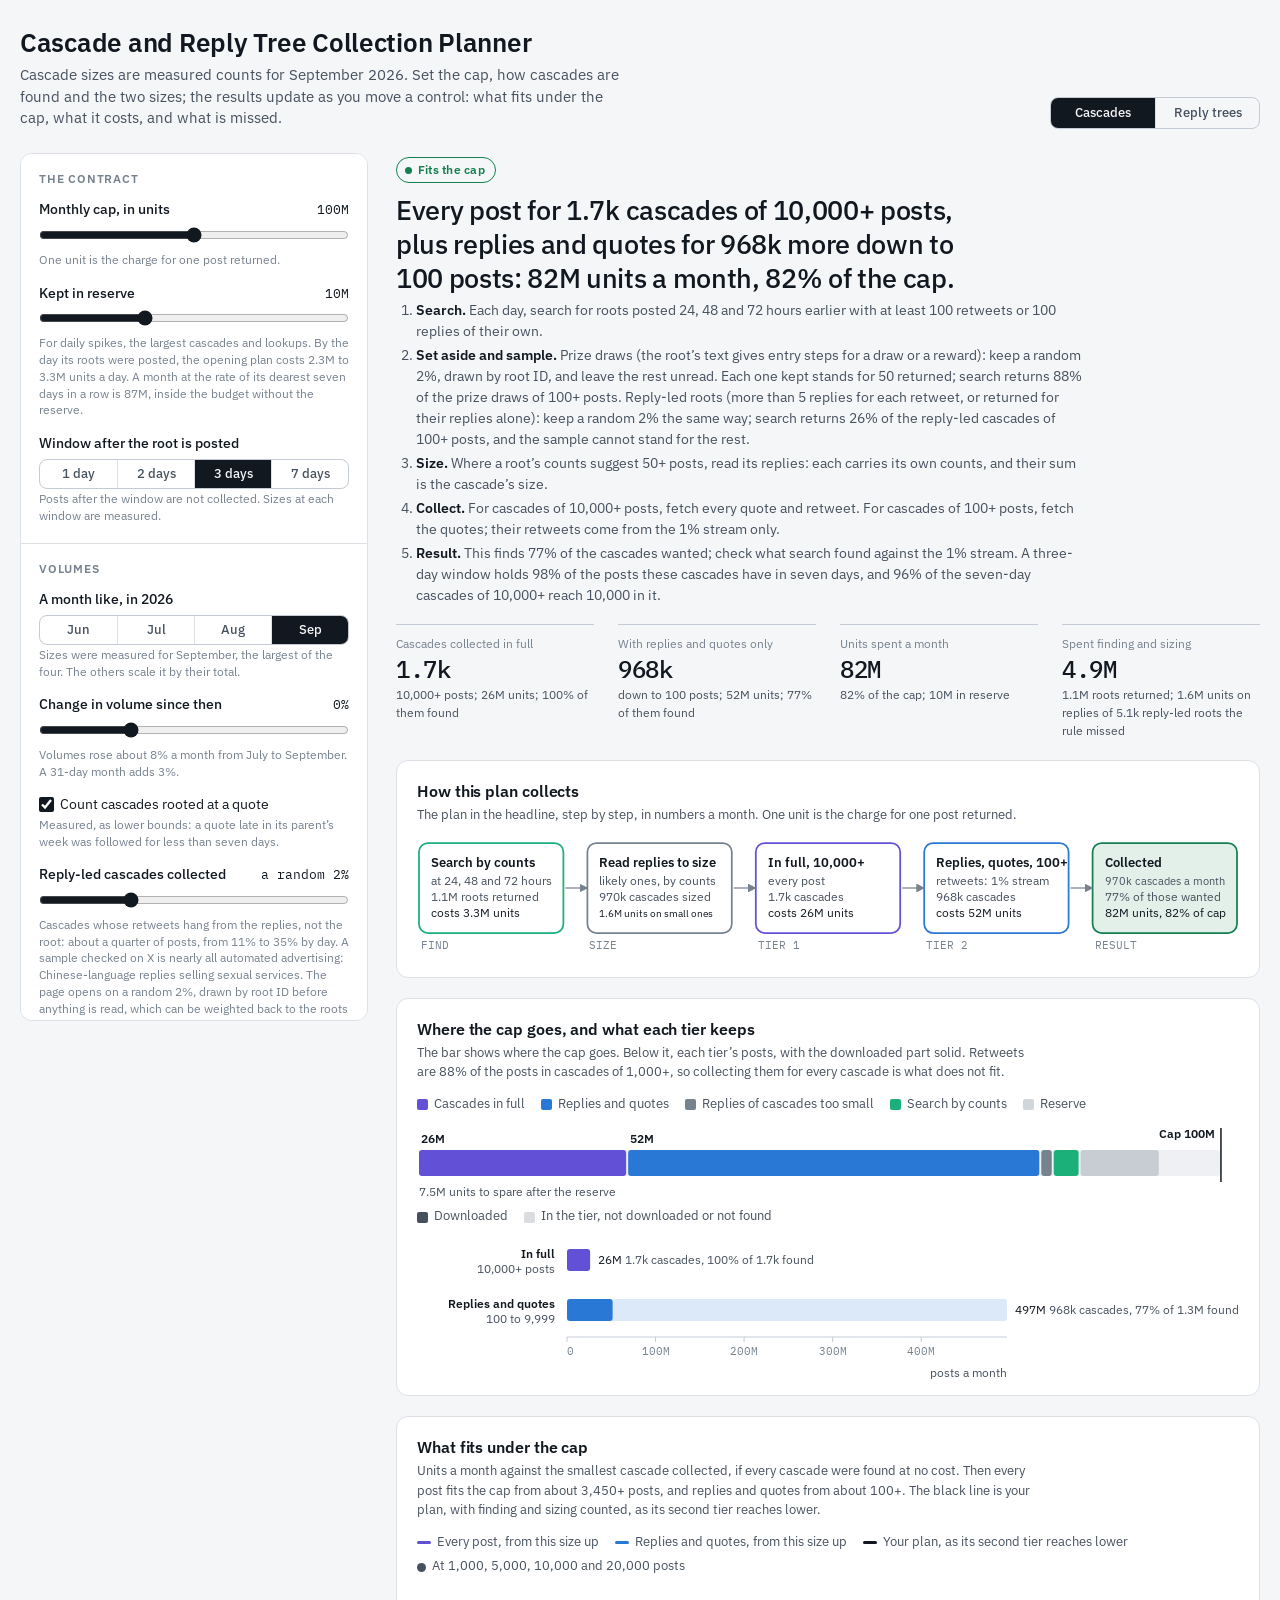
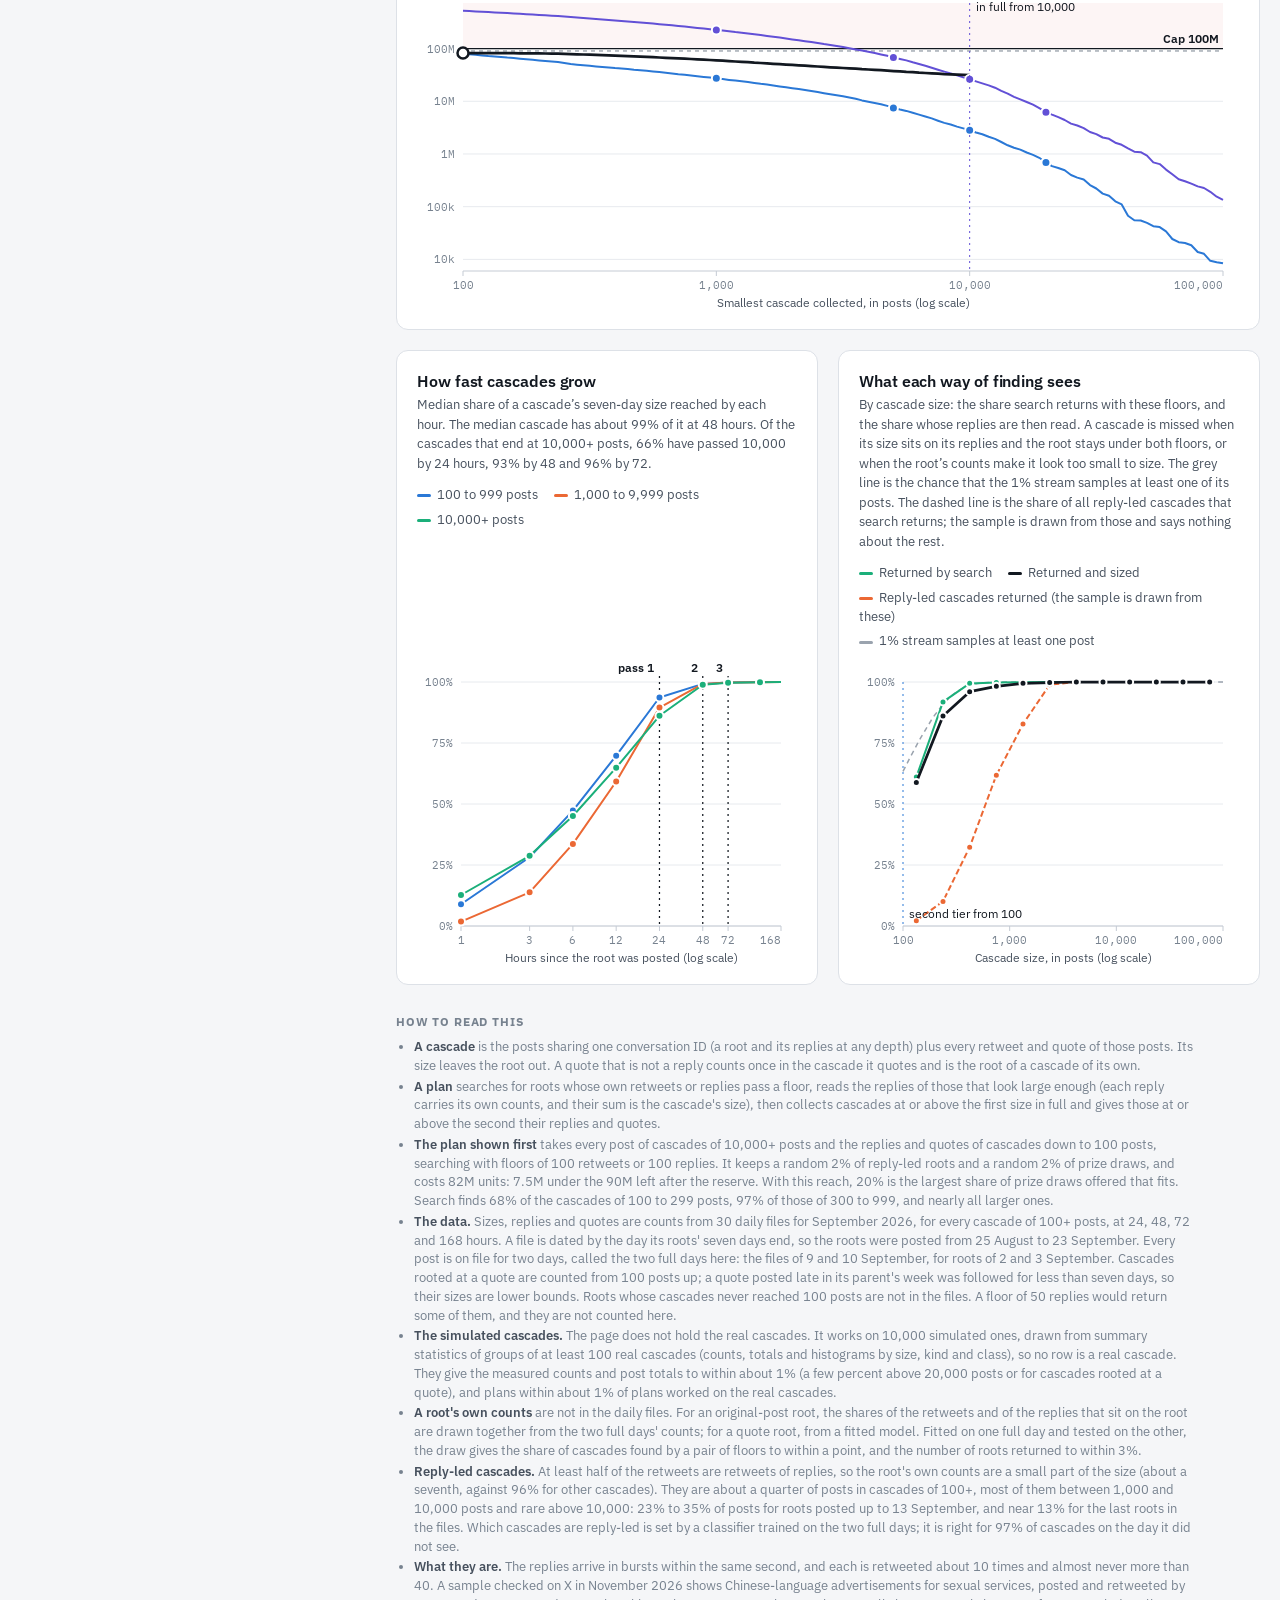
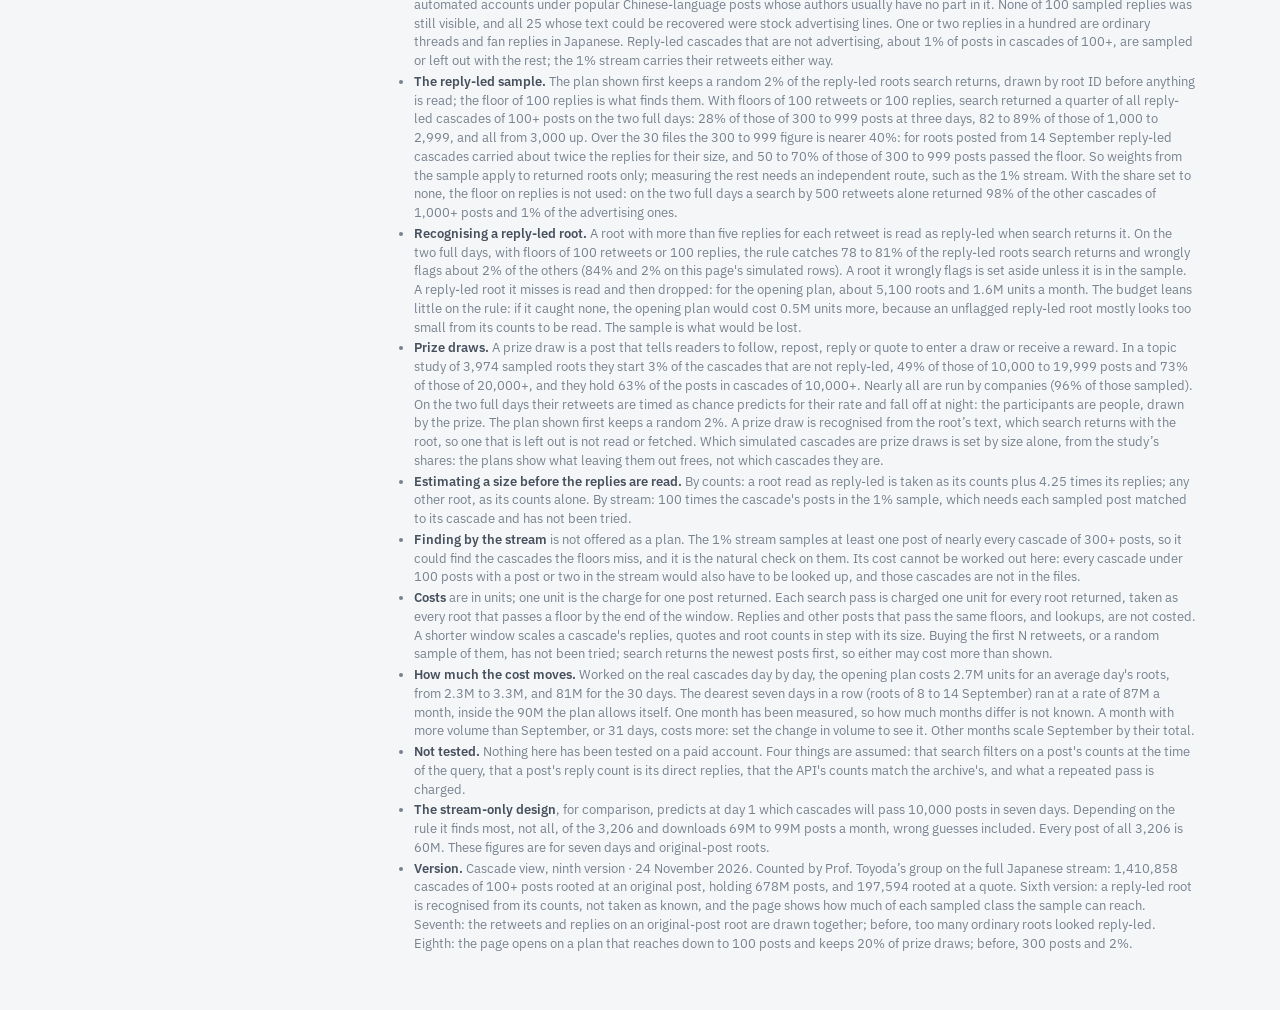
==== commit b0deaddd: "Cascade view, ninth version: prize-draw sample back to 2% The opening plan keeps its reach (second t" ====
--- a/index.html
+++ b/index.html
@@ -253,7 +253,7 @@
         <ul>
           <li><b>A cascade</b> is the posts sharing one conversation ID (a root and its replies at any depth) plus every retweet and quote of those posts. Its size leaves the root out. A quote that is not a reply counts once in the cascade it quotes and is the root of a cascade of its own.</li>
           <li><b>A plan</b> searches for roots whose own retweets or replies pass a floor, reads the replies of those that look large enough (each reply carries its own counts, and their sum is the cascade's size), then collects cascades at or above the first size in full and gives those at or above the second their replies and quotes.</li>
-          <li><b>The plan shown first</b> takes every post of cascades of 10,000+ posts and the replies and quotes of cascades down to 100 posts, searching with floors of 100 retweets or 100 replies. It keeps a random 2% of reply-led roots and a random 20% of prize draws, the largest share offered that fits under the cap with the reserve kept back. Search finds 68% of the cascades of 100 to 299 posts, 97% of those of 300 to 999, and nearly all larger ones.</li>
+          <li><b>The plan shown first</b> takes every post of cascades of 10,000+ posts and the replies and quotes of cascades down to 100 posts, searching with floors of 100 retweets or 100 replies. It keeps a random 2% of reply-led roots and a random 2% of prize draws, and costs 82M units: 7.5M under the 90M left after the reserve. With this reach, 20% is the largest share of prize draws offered that fits. Search finds 68% of the cascades of 100 to 299 posts, 97% of those of 300 to 999, and nearly all larger ones.</li>
           <li><b>The data.</b> Sizes, replies and quotes are counts from 30 daily files for September 2026, for every cascade of 100+ posts, at 24, 48, 72 and 168 hours. A file is dated by the day its roots' seven days end, so the roots were posted from 25 August to 23 September. Every post is on file for two days, called the two full days here: the files of 9 and 10 September, for roots of 2 and 3 September. Cascades rooted at a quote are counted from 100 posts up; a quote posted late in its parent's week was followed for less than seven days, so their sizes are lower bounds. Roots whose cascades never reached 100 posts are not in the files. A floor of 50 replies would return some of them, and they are not counted here.</li>
           <li><b>The simulated cascades.</b> The page does not hold the real cascades. It works on 10,000 simulated ones, drawn from summary statistics of groups of at least 100 real cascades (counts, totals and histograms by size, kind and class), so no row is a real cascade. They give the measured counts and post totals to within about 1% (a few percent above 20,000 posts or for cascades rooted at a quote), and plans within about 1% of plans worked on the real cascades.</li>
           <li><b>A root's own counts</b> are not in the daily files. For an original-post root, the shares of the retweets and of the replies that sit on the root are drawn together from the two full days' counts; for a quote root, from a fitted model. Fitted on one full day and tested on the other, the draw gives the share of cascades found by a pair of floors to within a point, and the number of roots returned to within 3%.</li>
@@ -261,11 +261,11 @@
           <li><b>What they are.</b> The replies arrive in bursts within the same second, and each is retweeted about 10 times and almost never more than 40. A sample checked on X in November 2026 shows Chinese-language advertisements for sexual services, posted and retweeted by automated accounts under popular Chinese-language posts whose authors usually have no part in it. None of 100 sampled replies was still visible, and all 25 whose text could be recovered were stock advertising lines. One or two replies in a hundred are ordinary threads and fan replies in Japanese. Reply-led cascades that are not advertising, about 1% of posts in cascades of 100+, are sampled or left out with the rest; the 1% stream carries their retweets either way.</li>
           <li><b>The reply-led sample.</b> The plan shown first keeps a random 2% of the reply-led roots search returns, drawn by root ID before anything is read; the floor of 100 replies is what finds them. With floors of 100 retweets or 100 replies, search returned a quarter of all reply-led cascades of 100+ posts on the two full days: 28% of those of 300 to 999 posts at three days, 82 to 89% of those of 1,000 to 2,999, and all from 3,000 up. Over the 30 files the 300 to 999 figure is nearer 40%: for roots posted from 14 September reply-led cascades carried about twice the replies for their size, and 50 to 70% of those of 300 to 999 posts passed the floor. So weights from the sample apply to returned roots only; measuring the rest needs an independent route, such as the 1% stream. With the share set to none, the floor on replies is not used: on the two full days a search by 500 retweets alone returned 98% of the other cascades of 1,000+ posts and 1% of the advertising ones.</li>
           <li><b>Recognising a reply-led root.</b> A root with more than five replies for each retweet is read as reply-led when search returns it. On the two full days, with floors of 100 retweets or 100 replies, the rule catches 78 to 81% of the reply-led roots search returns and wrongly flags about 2% of the others (84% and 2% on this page's simulated rows). A root it wrongly flags is set aside unless it is in the sample. A reply-led root it misses is read and then dropped: for the opening plan, about 5,100 roots and 1.6M units a month. The budget leans little on the rule: if it caught none, the opening plan would cost 0.5M units more, because an unflagged reply-led root mostly looks too small from its counts to be read. The sample is what would be lost.</li>
-          <li><b>Prize draws.</b> A prize draw is a post that tells readers to follow, repost, reply or quote to enter a draw or receive a reward. In a topic study of 3,974 sampled roots they start 3% of the cascades that are not reply-led, 49% of those of 10,000 to 19,999 posts and 73% of those of 20,000+, and they hold 63% of the posts in cascades of 10,000+. Nearly all are run by companies (96% of those sampled). On the two full days their retweets are timed as chance predicts for their rate and fall off at night: the participants are people, drawn by the prize. The plan shown first keeps a random 20%. A prize draw is recognised from the root’s text, which search returns with the root, so one that is left out is not read or fetched. Which simulated cascades are prize draws is set by size alone, from the study’s shares: the plans show what leaving them out frees, not which cascades they are.</li>
+          <li><b>Prize draws.</b> A prize draw is a post that tells readers to follow, repost, reply or quote to enter a draw or receive a reward. In a topic study of 3,974 sampled roots they start 3% of the cascades that are not reply-led, 49% of those of 10,000 to 19,999 posts and 73% of those of 20,000+, and they hold 63% of the posts in cascades of 10,000+. Nearly all are run by companies (96% of those sampled). On the two full days their retweets are timed as chance predicts for their rate and fall off at night: the participants are people, drawn by the prize. The plan shown first keeps a random 2%. A prize draw is recognised from the root’s text, which search returns with the root, so one that is left out is not read or fetched. Which simulated cascades are prize draws is set by size alone, from the study’s shares: the plans show what leaving them out frees, not which cascades they are.</li>
           <li><b>Estimating a size before the replies are read.</b> By counts: a root read as reply-led is taken as its counts plus 4.25 times its replies; any other root, as its counts alone. By stream: 100 times the cascade's posts in the 1% sample, which needs each sampled post matched to its cascade and has not been tried.</li>
           <li><b>Finding by the stream</b> is not offered as a plan. The 1% stream samples at least one post of nearly every cascade of 300+ posts, so it could find the cascades the floors miss, and it is the natural check on them. Its cost cannot be worked out here: every cascade under 100 posts with a post or two in the stream would also have to be looked up, and those cascades are not in the files.</li>
           <li><b>Costs</b> are in units; one unit is the charge for one post returned. Each search pass is charged one unit for every root returned, taken as every root that passes a floor by the end of the window. Replies and other posts that pass the same floors, and lookups, are not costed. A shorter window scales a cascade's replies, quotes and root counts in step with its size. Buying the first N retweets, or a random sample of them, has not been tried; search returns the newest posts first, so either may cost more than shown.</li>
-          <li><b>How much the cost moves.</b> Worked on the real cascades day by day, the opening plan costs 3.0M units for an average day's roots, from 2.4M to 3.6M, and 89M for the 30 days. The dearest seven days in a row (roots of 8 to 14 September) ran at a rate of 96M a month: more than the 90M the plan allows itself, and under the cap only because of the reserve. One month has been measured, so how much months differ is not known. A month with more volume than September, or 31 days, costs more: set the change in volume to see it. Other months scale September by their total.</li>
+          <li><b>How much the cost moves.</b> Worked on the real cascades day by day, the opening plan costs 2.7M units for an average day's roots, from 2.3M to 3.3M, and 81M for the 30 days. The dearest seven days in a row (roots of 8 to 14 September) ran at a rate of 87M a month, inside the 90M the plan allows itself. One month has been measured, so how much months differ is not known. A month with more volume than September, or 31 days, costs more: set the change in volume to see it. Other months scale September by their total.</li>
           <li><b>Not tested.</b> Nothing here has been tested on a paid account. Four things are assumed: that search filters on a post's counts at the time of the query, that a post's reply count is its direct replies, that the API's counts match the archive's, and what a repeated pass is charged.</li>
           <li><b>The stream-only design</b>, for comparison, predicts at day 1 which cascades will pass 10,000 posts in seven days. Depending on the rule it finds most, not all, of the 3,206 and downloads 69M to 99M posts a month, wrong guesses included. Every post of all 3,206 is 60M. These figures are for seven days and original-post roots.</li>
           <li id="c-foot-build"></li>
@@ -2154,7 +2154,7 @@
     change: 0,           // change in volume since that month (a 31-day month alone is +3%)
     quoteRooted: true,   // count cascades rooted at a quote as well
     replyLed: 0.02,      // share of the reply-led cascades (their retweets hang from replies) that is collected: a random sample drawn by root ID. 0 leaves them out, 1 takes them all. A sample checked on X is automated advertising, so the page opens on a small share
-    prize: 0.2,          // share of the prize draws ("follow and repost to win") that is collected, drawn the same way. They are 63% of posts in cascades of 10,000+. 20% is the largest share offered that fits the cap with the reserve when the second tier reaches down to 100 posts (set 24 November 2026; 2% before)
+    prize: 0.02,         // share of the prize draws ("follow and repost to win") that is collected, drawn the same way. They are 63% of posts in cascades of 10,000+. 2% since the ninth version (24 November 2026, the user's choice); the eighth version opened on 20%, the largest share offered that fits the cap with the reserve when the second tier reaches down to 100 posts
     full: 10000,         // tier 1: every post, for cascades of at least this many posts
     rqAuto: true, rq: 2500,   // tier 2: replies and quotes; rqAuto sets rq to the lowest size that fits
     rtMode: 'none', rtN: 100, rtRate: 0.03,   // retweets bought for tier 2
@@ -2172,7 +2172,7 @@
   const GROUPS = [
     { title: 'The contract', controls: [
       { key: 'cap', kind: 'log', label: 'Monthly cap, in units', min: 1e7, max: 1e9, fmt: big, hint: 'One unit is the charge for one post returned.' },
-      { key: 'reserve', kind: 'range', label: 'Kept in reserve', min: 0, max: 3e7, step: 1e6, fmt: (v) => (v ? big(v) : 'none'), hint: 'For daily spikes, the largest cascades and lookups. By the day its roots were posted, the opening plan costs 2.4M to 3.6M units a day. A month at the rate of its dearest seven days in a row is 96M, so such a week draws on the reserve.' },
+      { key: 'reserve', kind: 'range', label: 'Kept in reserve', min: 0, max: 3e7, step: 1e6, fmt: (v) => (v ? big(v) : 'none'), hint: 'For daily spikes, the largest cascades and lookups. By the day its roots were posted, the opening plan costs 2.3M to 3.3M units a day. A month at the rate of its dearest seven days in a row is 87M, inside the budget without the reserve.' },
       { key: 'window', kind: 'seg', label: 'Window after the root is posted', options: [[1, '1 day'], [2, '2 days'], [3, '3 days'], [7, '7 days']], hint: 'Posts after the window are not collected. Sizes at each window are measured.' },
     ] },
     { title: 'Volumes', controls: [
@@ -2183,7 +2183,7 @@
         hint: 'Cascades whose retweets hang from the replies, not the root: about a quarter of posts, from 11% to 35% by day. A sample checked on X is nearly all automated advertising: Chinese-language replies selling sexual services. The page opens on a random 2%, drawn by root ID before anything is read, which can be weighted back to the roots search returns. Any share above none sets the floor of 100 replies that finds them; none removes it.',
         then: (v) => { if (v > 0 && st.fd === Infinity) st.fd = 100; if (!v) st.fd = Infinity; } },
       { key: 'prize', kind: 'pick', label: 'Prize draws collected', choices: [0, 0.01, 0.02, 0.05, 0.1, 0.2, 0.5, 1], fmt: (v) => (v === 0 ? 'none' : v === 1 ? 'all' : 'a random ' + Math.round(100 * v) + '%'),
-        hint: 'Posts that tell readers to follow, repost, reply or quote to enter a draw or get a reward, nearly all from companies. They start 3% of cascades that are not reply-led and 73% of those of 20,000+ posts, and hold 63% of the posts in cascades of 10,000+. Their retweets are timed like any others: people, drawn by a prize. The page opens on a random 20%: the largest share offered that fits the cap with the reserve kept back. A prize draw is recognised from the root’s text, which search returns, so one that is left out costs nothing more.' },
+        hint: 'Posts that tell readers to follow, repost, reply or quote to enter a draw or get a reward, nearly all from companies. They start 3% of cascades that are not reply-led and 73% of those of 20,000+ posts, and hold 63% of the posts in cascades of 10,000+. Their retweets are timed like any others: people, drawn by a prize. The page opens on a random 2%. With the second tier down to 100 posts, 20% is the largest share offered that fits the cap with the reserve kept back. A prize draw is recognised from the root’s text, which search returns, so one that is left out costs nothing more.' },
       { kind: 'facts', id: 'c-facts' },
     ] },
     { title: 'What to collect', controls: [
@@ -2493,7 +2493,7 @@
     document.getElementById('c-sub-fit').textContent = 'Units a month against the smallest cascade collected, if every cascade were found at no cost. Then every post fits the cap from about ' + (fitAll ? int(roundUp(fitAll)) : '?') + '+ posts, and replies and quotes from about ' + (fitRQ ? int(roundUp(fitRQ)) + '+' : '?') + '. The black line is your plan, with finding and sizing counted, as its second tier reaches lower.';
     document.getElementById('c-sub-grow').textContent = 'Median share of a cascade’s seven-day size reached by each hour. The median cascade has about 99% of it at 48 hours. Of the cascades that end at 10,000+ posts, ' + pct(D.passed10k[24]) + ' have passed 10,000 by 24 hours, ' + pct(D.passed10k[48]) + ' by 48 and ' + pct(D.passed10k[72]) + ' by 72.';
     document.getElementById('c-sub-find').textContent = 'By cascade size: the share search returns with these floors, and the share whose replies are then read. A cascade is missed when its size sits on its replies and the root stays under ' + (st.fd === Infinity ? 'the floor' : 'both floors') + ', or when the root’s counts make it look too small to size. The grey line is the chance that the 1% stream samples at least one of its posts.' + (st.replyLed > 0 && st.replyLed < 1 ? ' The dashed line is the share of all reply-led cascades that search returns; the sample is drawn from those and says nothing about the rest.' : '');
-    document.getElementById('c-foot-build').innerHTML = '<b>Version.</b> Cascade view, eighth version · 24 November 2026. Counted by Prof. Toyoda’s group on the full Japanese stream: ' + int(D.main.n100) + ' cascades of 100+ posts rooted at an original post, holding ' + big(D.main.posts100) + ' posts, and ' + int(D.quote.n100) + ' rooted at a quote. Sixth version: a reply-led root is recognised from its counts, not taken as known, and the page shows how much of each sampled class the sample can reach. Seventh: the retweets and replies on an original-post root are drawn together; before, too many ordinary roots looked reply-led. Eighth: the page opens on a plan that reaches down to 100 posts and keeps 20% of prize draws; before, 300 posts and 2%.';
+    document.getElementById('c-foot-build').innerHTML = '<b>Version.</b> Cascade view, ninth version · 24 November 2026. Counted by Prof. Toyoda’s group on the full Japanese stream: ' + int(D.main.n100) + ' cascades of 100+ posts rooted at an original post, holding ' + big(D.main.posts100) + ' posts, and ' + int(D.quote.n100) + ' rooted at a quote. Sixth version: a reply-led root is recognised from its counts, not taken as known, and the page shows how much of each sampled class the sample can reach. Seventh: the retweets and replies on an original-post root are drawn together; before, too many ordinary roots looked reply-led. Eighth: the page opens on a plan that reaches down to 100 posts and keeps 20% of prize draws; before, 300 posts and 2%.';
     drawFlow(r, hasT1, hasT2, fits); drawCap(r, fits); drawTiers(r, hasT1, hasT2); drawFit(r, hasT2); drawGrow(); drawFind();
   }
 
